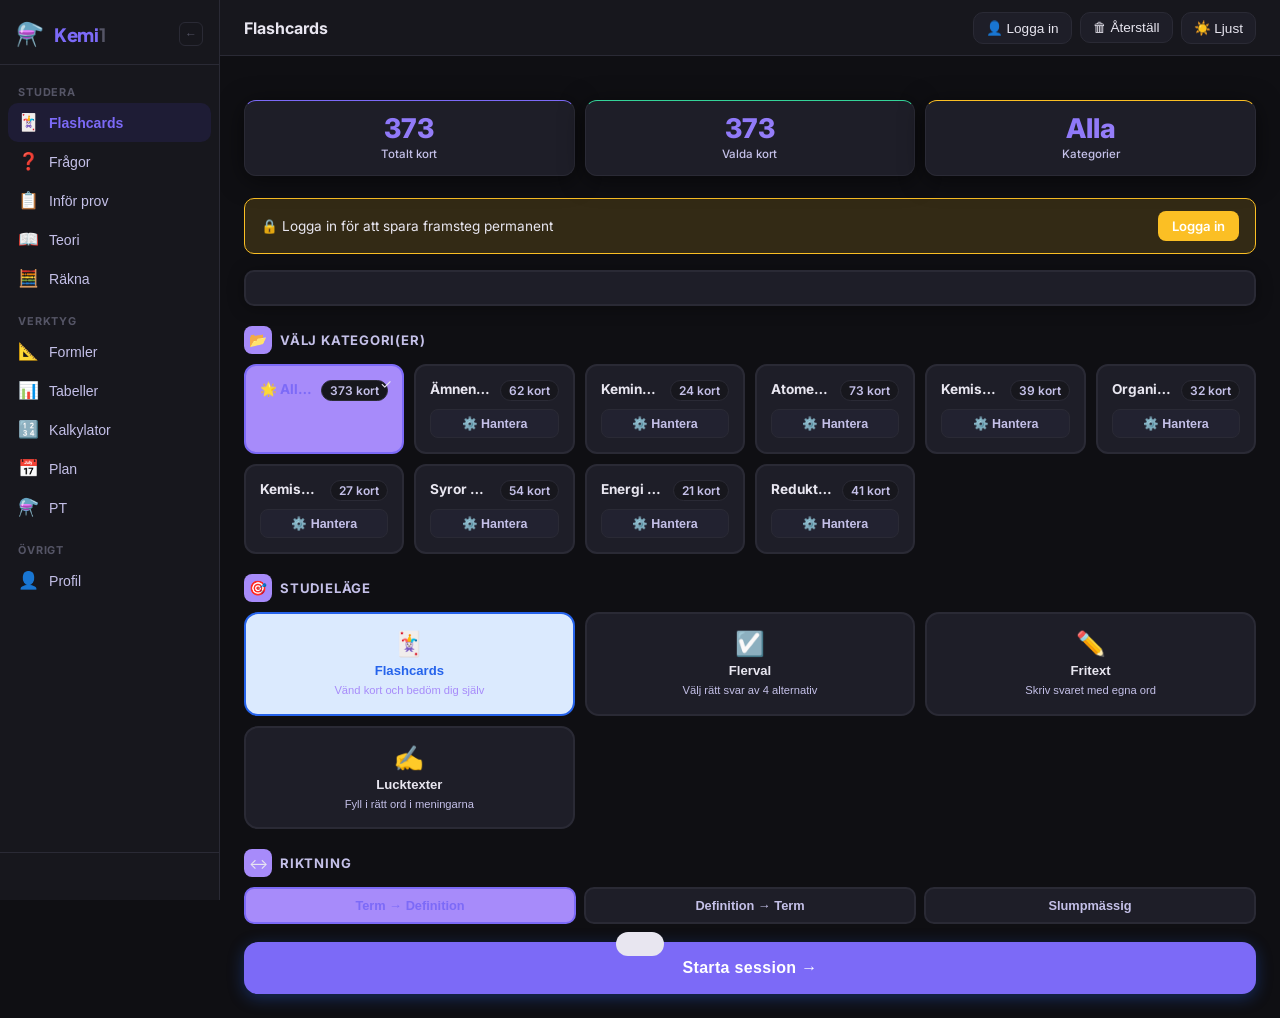
==== kemi1-flashcards.html @ 810497a5 "Lägg till Tabeller-sida i navigeringsfältet under Verktyg Ny sida med fem referenstabeller: Spänning" ====
﻿<!DOCTYPE html>
<html lang="sv">
<head>
<meta charset="UTF-8">
<meta name="viewport" content="width=device-width, initial-scale=1.0">
<title>Kemi 1 – Flashcards</title>
<link rel="preconnect" href="https://fonts.googleapis.com">
<link rel="preconnect" href="https://fonts.gstatic.com" crossorigin>
<link rel="stylesheet" href="https://fonts.googleapis.com/css2?family=Inter:wght@400;500;600;700;800&family=Plus+Jakarta+Sans:wght@700;800&display=swap" media="print" onload="this.onload=null;this.media='all'">
<noscript><link href="https://fonts.googleapis.com/css2?family=Inter:wght@400;500;600;700&display=swap" rel="stylesheet"></noscript>
<style>
  :root {
    /* ── Dark theme (default) ── */
    --bg-app:        #0f0f13;
    --bg-surface:    #17171d;
    --bg-card:       #1e1e28;
    --bg-card-hover: #222230;
    --bg-active:     #1e1c35;
    --border:        #2a2a35;
    --border-hover:  #3d3b55;
    --accent:        #7c6af7;
    --accent-light:  #a78bfa;
    --accent-bg:     #2d2b45;
    --text-primary:  #e8e6f0;
    --text-secondary:#c4c0e8;
    --text-muted:    #555566;
    --text-hint:     #444455;
    --green:         #34d399;
    --green-light:   rgba(52,211,153,0.12);
    --red:           #f87171;
    --red-light:     rgba(248,113,113,0.15);
    --yellow:        #fbbf24;
    --yellow-light:  rgba(251,191,36,0.15);
    --sidebar-width: 220px;
    --sidebar-collapsed-width: 52px;
    --topbar-height: 56px;
    --radius:        16px;
    --radius-sm:     10px;
    --transition:    150ms ease;
    --navbar-height: 0px;
    /* ── Legacy aliases (keeps existing component CSS working) ── */
    --bg:            var(--bg-app);
    --bg-grad:       var(--bg-app);
    --surface:       var(--bg-card);
    --surface2:      var(--bg-card-hover);
    --nav-bg:        var(--bg-surface);
    --text:          var(--text-primary);
    --text1:         var(--text-primary);
    --text2:         var(--text-secondary);
    --accent2:       var(--accent-light);
    --accent-grad:   linear-gradient(135deg, var(--accent), var(--accent-light));
    --accent-dark:   #6254d4;
    --accent-light-bg: var(--accent-bg);
    --shadow:        0 4px 24px rgba(0,0,0,0.5);
    --shadow-lg:     0 12px 48px rgba(0,0,0,0.7);
    --shadow-card:   0 2px 16px rgba(0,0,0,0.35);
    --glow:          0 0 24px rgba(124,106,247,0.3);
  }
  [data-theme="light"] {
    --bg-app:        #f5f4ff;
    --bg-surface:    #ffffff;
    --bg-card:       #ffffff;
    --bg-card-hover: #f0eeff;
    --bg-active:     #ede9fe;
    --border:        #dbd8f5;
    --border-hover:  #b8b0ef;
    --accent:        #5b4fe0;
    --accent-light:  #ede9fe;
    --accent-bg:     #ede9fe;
    --text-primary:  #1a1730;
    --text-secondary:#5a5280;
    --text-muted:    #6b6892;
    --text-hint:     #9996b8;
    --green:         #059669;
    --green-light:   rgba(5,150,105,0.10);
    --red:           #dc2626;
    --red-light:     rgba(220,38,38,0.10);
    --yellow:        #b45309;
    --yellow-light:  rgba(217,119,6,0.12);
    --shadow:        0 4px 24px rgba(79,70,229,0.10);
    --shadow-lg:     0 12px 48px rgba(79,70,229,0.18);
    --shadow-card:   0 2px 16px rgba(0,0,0,0.06);
    --glow:          0 0 24px rgba(91,79,224,0.18);
    --accent-dark:   #4338ca;
    --accent-grad:   linear-gradient(135deg, #5b4fe0, #4338ca);
    --bg:            var(--bg-app);
    --bg-grad:       var(--bg-app);
    --surface:       var(--bg-card);
    --surface2:      var(--bg-card-hover);
    --nav-bg:        var(--bg-surface);
    --text:          var(--text-primary);
    --text1:         var(--text-primary);
    --text2:         var(--text-secondary);
    --accent2:       var(--accent);
  }
  [data-theme="light"] .mode-btn.active .mode-desc { color: var(--accent); }
  h1, h2, h3 { font-family: 'Plus Jakarta Sans', 'Inter', sans-serif; }
  * { box-sizing: border-box; margin: 0; padding: 0; }
  body {
    font-family: 'Inter', sans-serif;
    background: var(--bg-app);
    color: var(--text-primary);
    min-height: 100vh;
    overflow-x: hidden;
    transition: background var(--transition), color var(--transition);
  }
  img { max-width: 100%; height: auto; }

  /* ── App layout: sidebar + main ── */
  .app-layout { display: flex; min-height: 100vh; }

  /* ── Sidebar ── */
  .sidebar {
    width: var(--sidebar-width);
    flex-shrink: 0;
    background: var(--bg-surface);
    border-right: 1px solid var(--border);
    display: flex;
    flex-direction: column;
    position: fixed;
    left: 0; top: 0; bottom: 0;
    z-index: 200;
    overflow-y: auto;
    transition: width 220ms cubic-bezier(0.4,0,0.2,1), transform var(--transition), box-shadow var(--transition);
  }
  .sidebar-logo {
    display: flex; align-items: center; gap: 10px;
    padding: 20px 16px 16px;
    border-bottom: 1px solid var(--border);
    flex-shrink: 0;
  }
  .sidebar-logo-icon { font-size: 1.4rem; }
  .sidebar-logo-text {
    font-size: 1.15rem; font-weight: 800; color: var(--accent);
    letter-spacing: -0.02em; font-family: 'Plus Jakarta Sans','Inter',sans-serif;
  }
  .sidebar-logo-dim { color: var(--text-muted); font-weight: 700; }
  .sidebar-nav {
    flex: 1; padding: 12px 8px;
    display: flex; flex-direction: column; gap: 2px;
    overflow-y: auto;
  }
  .nav-section { margin-bottom: 6px; }
  .nav-section-label {
    display: block; font-size: 0.68rem; font-weight: 700;
    text-transform: uppercase; letter-spacing: 0.08em;
    color: var(--text-muted); padding: 8px 10px 4px;
  }
  .nav-btn {
    display: flex; align-items: center; gap: 10px;
    width: 100%; padding: 9px 10px;
    border: none; background: transparent;
    border-radius: var(--radius-sm); cursor: pointer;
    color: var(--text-secondary); font-size: 0.88rem; font-weight: 500;
    text-align: left; transition: background var(--transition), color var(--transition);
    white-space: nowrap;
  }
  .nav-btn:hover { background: var(--bg-card); color: var(--text-primary); }
  .nav-btn.active { background: var(--bg-active); color: var(--accent); font-weight: 700; }
  .nav-btn-icon { font-size: 1.05rem; flex-shrink: 0; }
  .nav-btn-label { font-size: 0.88rem; }
  .sidebar-footer {
    border-top: 1px solid var(--border);
    padding: 12px 16px; min-height: 48px;
    font-size: 0.82rem; color: var(--text-secondary); flex-shrink: 0;
  }
  .sidebar-overlay {
    display: none; position: fixed; inset: 0;
    background: rgba(0,0,0,0.55); z-index: 199;
  }
  .sidebar-overlay.active { display: block; }

  /* ── Sidebar collapsed (desktop) ── */
  .sidebar--collapsed {
    width: var(--sidebar-collapsed-width);
  }
  .sidebar--collapsed .sidebar-logo-icon,
  .sidebar--collapsed .sidebar-logo-text,
  .sidebar--collapsed .sidebar-logo-dim,
  .sidebar--collapsed .nav-section-label,
  .sidebar--collapsed .nav-btn-label,
  .sidebar--collapsed .sidebar-footer { display: none; }
  .sidebar--collapsed .sidebar-logo {
    justify-content: center; padding: 20px 0 16px;
  }
  .sidebar--collapsed .nav-btn {
    justify-content: center; padding: 9px 0;
    position: relative;
  }
  .sidebar--collapsed .sidebar-nav { padding: 12px 4px; }
  /* tooltip for collapsed icons */
  .sidebar--collapsed .nav-btn::after {
    content: attr(data-label);
    position: absolute; left: calc(100% + 10px); top: 50%;
    transform: translateY(-50%);
    background: var(--bg-card); border: 1px solid var(--border);
    color: var(--text-primary); font-size: 0.8rem; font-weight: 500;
    padding: 4px 10px; border-radius: 8px;
    white-space: nowrap; pointer-events: none;
    opacity: 0; transition: opacity 120ms ease;
    box-shadow: var(--shadow-card);
    z-index: 300;
  }
  .sidebar--collapsed .nav-btn:hover::after { opacity: 1; }

  /* ── Main area ── */
  .app-main {
    flex: 1; margin-left: var(--sidebar-width);
    display: flex; flex-direction: column; min-height: 100vh; min-width: 0;
    transition: margin-left 220ms cubic-bezier(0.4,0,0.2,1);
  }
  @media (min-width: 769px) {
    .app-main--collapsed { margin-left: var(--sidebar-collapsed-width); }
  }

  /* ── Topbar ── */
  .topbar {
    height: var(--topbar-height);
    display: flex; align-items: center; gap: 12px;
    padding: 0 24px;
    background: var(--bg-surface); border-bottom: 1px solid var(--border);
    position: sticky; top: 0; z-index: 100; flex-shrink: 0;
  }
  .topbar-title { flex: 1; font-size: 1rem; font-weight: 700; color: var(--text-primary); }
  .topbar-actions { display: flex; gap: 8px; align-items: center; }
  .sidebar-toggle {
    display: none; background: none; border: none; font-size: 1.3rem;
    cursor: pointer; color: var(--text-secondary);
    padding: 4px 8px; border-radius: 8px; transition: background var(--transition);
  }
  .sidebar-toggle:hover { background: var(--bg-card); }

  /* ── Desktop sidebar collapse button ── */
  .sidebar-collapse-btn {
    display: flex; align-items: center; justify-content: center;
    width: 24px; height: 24px; margin-left: auto;
    background: none; border: 1px solid var(--border);
    border-radius: 6px; cursor: pointer;
    color: var(--text-muted); font-size: 0.75rem;
    transition: background var(--transition), color var(--transition), border-color var(--transition);
    flex-shrink: 0;
  }
  .sidebar-collapse-btn:hover {
    background: var(--bg-card); color: var(--text-primary); border-color: var(--border-hover);
  }
  .sidebar--collapsed .sidebar-collapse-btn { margin-left: 0; }

  /* ── Content area ── */
  .app-content {
    flex: 1; padding: 24px; max-width: 1100px; width: 100%; margin: 0 auto;
  }
  body:has(#periodicScreen.active) .app-content { max-width: none; padding: 16px; }

  /* ── icon-btn (topbar actions) ── */
  .icon-btn {
    background: var(--bg-card); border: 1px solid var(--border);
    border-radius: var(--radius-sm); padding: 7px 12px; cursor: pointer;
    font-size: 0.85rem; color: var(--text-primary); transition: background var(--transition), border-color var(--transition);
    display: flex; align-items: center; gap: 6px; white-space: nowrap;
  }
  .icon-btn:hover { background: var(--bg-card-hover); border-color: var(--border-hover); }

  /* ── Screen management ── */
  .screen { display: none; }
  .screen.active { display: block; }

  /* ── Global overflow protection ── */
  .screen table { display: block; overflow-x: auto; max-width: 100%; }
  .screen p, .screen li, .screen td, .screen th { word-break: break-word; }

  /* ── Home screen ── */
  .welcome-card {
    background: var(--surface); border-radius: var(--radius);
    padding: 28px; margin-bottom: 20px; box-shadow: var(--shadow-card);
    border: 1px solid var(--border);
    backdrop-filter: blur(20px);
    position: relative; overflow: hidden;
  }
  .welcome-card::before {
    content: ""; position: absolute; top: -60px; right: -60px;
    width: 200px; height: 200px; border-radius: 50%;
    background: var(--accent-grad); opacity: 0.07; pointer-events: none;
  }
  .welcome-card h1 { font-size: 1.6rem; margin-bottom: 8px; }
  .welcome-card p { color: var(--text2); line-height: 1.6; }

  .stats-row {
    display: grid; grid-template-columns: repeat(3,1fr); gap: 12px;
    margin: 20px 0;
  }
  .stat-card {
    background: var(--bg-card); border: 1px solid var(--border);
    border-top-width: 3px; border-top-style: solid;
    border-radius: var(--radius-sm); padding: 16px; text-align: center;
    transition: transform 150ms ease, box-shadow 150ms ease;
  }
  .stat-card:hover { transform: translateY(-2px); box-shadow: var(--shadow); }
  .stat-card.stat-purple { border-top-color: var(--accent); }
  .stat-card.stat-green  { border-top-color: var(--green); }
  .stat-card.stat-yellow { border-top-color: var(--yellow); }
  .stat-num { font-size: 1.9rem; font-weight: 800; background: var(--accent-grad); -webkit-background-clip: text; -webkit-text-fill-color: transparent; background-clip: text; }
  .stat-label { font-size: 0.78rem; color: var(--text-secondary); margin-top: 4px; }

  .section-title {
    font-size: 0.85rem; font-weight: 600; color: var(--text2);
    text-transform: uppercase; letter-spacing: 0.08em; margin-bottom: 12px;
  }

  /* ── Category grid ── */
  .category-grid {
    display: grid; grid-template-columns: repeat(auto-fill, minmax(160px, 1fr));
    gap: 10px; margin-bottom: 20px;
  }
  @media (max-width: 480px) {
    .category-grid { grid-template-columns: repeat(2, 1fr); }
  }
  .cat-card {
    background: var(--bg-card); border: 1px solid var(--border);
    border-radius: var(--radius-sm); padding: 12px 14px; cursor: pointer;
    display: flex; flex-direction: column; align-items: stretch; gap: 0;
    position: relative;
    transition: border-color 150ms ease, background 150ms ease, transform 150ms ease;
  }
  .cat-card-top {
    display: flex; align-items: center; gap: 8px; margin-bottom: 8px;
  }
  .cat-card-top .cat-name { flex: 1; min-width: 0; overflow: hidden; text-overflow: ellipsis; white-space: nowrap; }
  .cat-card:hover { border-color: var(--border-hover); background: var(--bg-card-hover); transform: translateY(-1px); }
  .cat-card.selected { border-color: var(--accent); background: var(--accent-bg); }
  .cat-card.all-selected { border-color: var(--green); background: var(--green-light); }
  .cat-name { font-weight: 600; font-size: 0.88rem; flex: 1; }
  .cat-count {
    font-size: 0.72rem; font-weight: 600;
    background: var(--bg-surface); border: 1px solid var(--border);
    border-radius: 20px; padding: 2px 8px; color: var(--text-secondary);
    white-space: nowrap; flex-shrink: 0;
  }
  .cat-progress-bar { display: none; }
  .cat-progress-fill { display: none; }

  /* ── Mode selector ── */
  .mode-row { display: grid; grid-template-columns: repeat(2,1fr); gap: 10px; margin-bottom: 20px; }
  .mode-btn {
    padding: 16px 14px; border: 1px solid var(--border);
    border-radius: var(--radius-sm); background: var(--bg-card); cursor: pointer;
    font-size: 0.88rem; font-weight: 500; color: var(--text-secondary);
    transition: border-color 150ms ease, background 150ms ease, color 150ms ease;
    text-align: left; display: flex; flex-direction: column; gap: 4px;
  }
  .mode-btn:hover { border-color: var(--border-hover); color: var(--text-primary); }
  .mode-btn.active { border-color: var(--accent); background: var(--accent-bg); color: var(--accent); }
  .mode-icon { font-size: 1.6rem; }
  .mode-label { font-weight: 700; font-size: 0.9rem; }
  .mode-desc { font-size: 0.75rem; color: var(--text-muted); }
  .mode-btn.active .mode-desc { color: var(--accent-light); }

  .direction-row { display: flex; gap: 10px; margin-bottom: 20px; flex-wrap: wrap; }
  .dir-btn {
    flex: 1; padding: 10px 16px; border: 2px solid var(--border);
    border-radius: var(--radius-sm); background: var(--surface); cursor: pointer;
    font-size: 0.85rem; font-weight: 500; color: var(--text); transition: all var(--transition);
    text-align: center;
  }
  .dir-btn:hover { border-color: var(--accent); }
  .dir-btn.active { border-color: var(--accent); background: var(--accent-light); color: var(--accent); }

  .start-btn {
    width: 100%; padding: 16px; background: var(--accent); color: #fff;
    border: none; border-radius: var(--radius-sm); font-size: 1rem; font-weight: 600;
    cursor: pointer; transition: all var(--transition); letter-spacing: 0.02em;
  }
  .start-btn:hover { background: var(--accent-dark); transform: translateY(-1px); box-shadow: var(--shadow); }
  .start-btn:disabled { opacity: 0.4; cursor: not-allowed; transform: none; }

  /* ── Quiz screen ── */
  .quiz-header {
    display: flex; align-items: center; justify-content: space-between;
    margin-bottom: 16px; gap: 12px;
  }
  .back-btn {
    background: var(--surface); border: 1px solid var(--border);
    border-radius: var(--radius-sm); padding: 8px 14px; cursor: pointer;
    font-size: 0.85rem; color: var(--text); transition: all var(--transition);
    white-space: nowrap;
  }
  .back-btn:hover { background: var(--surface2); }

  .progress-wrap { flex: 1; }
  .progress-info {
    display: flex; justify-content: space-between; font-size: 0.78rem;
    color: var(--text2); margin-bottom: 4px;
  }
  .progress-bar {
    height: 8px; background: var(--surface2); border-radius: 4px; overflow: hidden;
  }
  .progress-fill {
    height: 100%; background: linear-gradient(90deg, var(--accent), var(--green));
    border-radius: 4px; transition: width 0.4s;
  }

  .score-badges {
    display: flex; gap: 8px; margin-bottom: 16px; flex-wrap: wrap;
  }
  .badge {
    padding: 4px 12px; border-radius: 20px; font-size: 0.78rem; font-weight: 600;
  }
  .badge-green { background: var(--green-light); color: var(--green); }
  .badge-red { background: var(--red-light); color: var(--red); }
  .badge-yellow { background: var(--yellow-light); color: var(--yellow); }

  /* ── Flashcard flip ── */
  .card-scene {
    perspective: 1200px; margin-bottom: 20px; cursor: pointer;
  }
  .card-wrap {
    position: relative; width: 100%; padding-bottom: 56%;
    transform-style: preserve-3d; transition: transform 0.55s cubic-bezier(.4,0,.2,1);
  }
  .card-wrap.flipped { transform: rotateY(180deg); }
  .card-face {
    position: absolute; inset: 0; border-radius: var(--radius);
    backface-visibility: hidden; -webkit-backface-visibility: hidden;
    display: flex; flex-direction: column; align-items: center;
    justify-content: center; padding: 32px;
    box-shadow: var(--shadow-lg); border: 1px solid var(--border);
  }
  .card-front { background: var(--surface); }
  .card-back { background: var(--accent); transform: rotateY(180deg); }
  .card-label {
    font-size: 0.72rem; font-weight: 600; text-transform: uppercase;
    letter-spacing: 0.1em; color: var(--text2); margin-bottom: 12px;
  }
  .card-back .card-label { color: rgba(255,255,255,0.7); }
  .card-term {
    font-size: clamp(1.2rem, 4vw, 1.8rem); font-weight: 700; text-align: center;
    line-height: 1.3;
  }
  .card-back .card-term { color: #fff; }
  .card-definition {
    font-size: clamp(0.85rem, 2.5vw, 1rem); text-align: center; line-height: 1.6;
    color: #fff; max-width: 100%;
  }
  .card-mnemonic {
    margin-top: 10px; background: rgba(255,255,255,0.18); border-radius: 8px;
    padding: 7px 12px; font-size: 0.78rem; color: #fff; line-height: 1.4;
    text-align: center; display: none;
  }
  .card-mnemonic.visible { display: block; }
  .card-mnemonic::before { content: "💡 "; }
  .mnemonic-chip {
    display: inline-flex; align-items: center; gap: 6px;
    background: var(--yellow-light); color: var(--yellow);
    border-radius: 8px; padding: 7px 12px; font-size: 0.82rem;
    margin-top: 8px; line-height: 1.4;
  }
  .card-hint {
    position: absolute; bottom: 12px; font-size: 0.72rem;
    color: var(--text2); display: flex; align-items: center; gap: 4px;
  }
  .card-back .card-hint { color: rgba(255,255,255,0.6); }
  .card-category-tag {
    position: absolute; top: 12px; left: 12px;
    background: var(--accent-light); color: var(--accent);
    padding: 3px 10px; border-radius: 20px; font-size: 0.7rem; font-weight: 600;
  }
  .card-back .card-category-tag { background: rgba(255,255,255,0.2); color: #fff; }

  /* ── Flip action buttons ── */
  .flip-actions {
    display: flex; gap: 12px; margin-bottom: 20px;
  }
  .action-btn {
    flex: 1; padding: 14px; border: none; border-radius: var(--radius-sm);
    font-size: 0.95rem; font-weight: 600; cursor: pointer; transition: all var(--transition);
  }
  .action-btn:disabled { opacity: 0.35; cursor: not-allowed; transform: none !important; }
  .btn-wrong { background: var(--red-light); color: var(--red); }
  .btn-wrong:hover:not(:disabled) { background: var(--red); color: #fff; transform: translateY(-1px); }
  .btn-correct { background: var(--green-light); color: var(--green); }
  .btn-correct:hover:not(:disabled) { background: var(--green); color: #fff; transform: translateY(-1px); }
  .btn-flip {
    flex: 0.6; background: var(--surface); border: 1px solid var(--border);
    color: var(--text); font-size: 0.85rem;
  }
  .btn-flip:hover { background: var(--surface2); }

  /* ── Multiple choice ── */
  .mc-question {
    background: var(--surface); border: 1px solid var(--border);
    border-radius: var(--radius); padding: 28px; margin-bottom: 16px;
    box-shadow: var(--shadow);
  }
  .mc-prompt { font-size: 0.78rem; color: var(--text2); margin-bottom: 10px; font-weight: 500; }
  .mc-term { font-size: clamp(1.1rem, 3.5vw, 1.5rem); font-weight: 700; line-height: 1.3; }
  .mc-tag {
    display: inline-block; background: var(--accent-light); color: var(--accent);
    padding: 3px 10px; border-radius: 20px; font-size: 0.72rem; font-weight: 600; margin-bottom: 12px;
  }
  .mc-options { display: grid; gap: 10px; }
  .mc-option {
    background: var(--surface); border: 2px solid var(--border);
    border-radius: var(--radius-sm); padding: 14px 18px; cursor: pointer;
    font-size: 0.9rem; text-align: left; color: var(--text); transition: all var(--transition);
    line-height: 1.5;
  }
  .mc-option:hover:not(:disabled) { border-color: var(--accent); background: var(--accent-light); }
  .mc-option.correct { border-color: var(--green); background: var(--green-light); color: var(--green); }
  .mc-option.wrong { border-color: var(--red); background: var(--red-light); color: var(--red); }
  .mc-option:disabled { cursor: default; }
  .mc-feedback {
    padding: 12px 16px; border-radius: var(--radius-sm); margin-top: 12px;
    font-size: 0.88rem; font-weight: 500; display: none;
  }
  .mc-feedback.show { display: block; }
  .mc-feedback.ok { background: var(--green-light); color: var(--green); }
  .mc-feedback.fail { background: var(--red-light); color: var(--red); }
  .next-btn {
    width: 100%; padding: 14px; background: var(--accent); color: #fff;
    border: none; border-radius: var(--radius-sm); font-size: 0.95rem;
    font-weight: 600; cursor: pointer; transition: all var(--transition);
    display: none; margin-top: 12px;
  }
  .next-btn.show { display: block; }
  .next-btn:hover { background: var(--accent-dark); }

  /* ── Free text mode ── */
  .ft-form { margin-top: 16px; }
  .ft-input {
    width: 100%; padding: 14px 16px; border: 2px solid var(--border);
    border-radius: var(--radius-sm); font-size: 0.95rem; font-family: inherit;
    background: var(--surface); color: var(--text); outline: none;
    transition: border-color var(--transition);
  }
  .ft-input:focus { border-color: var(--accent); }
  .ft-input.correct { border-color: var(--green); background: var(--green-light); }
  .ft-input.wrong { border-color: var(--red); background: var(--red-light); }
  .ft-actions { display: flex; gap: 10px; margin-top: 10px; }
  .ft-submit {
    flex: 1; padding: 13px; background: var(--accent); color: #fff; border: none;
    border-radius: var(--radius-sm); font-size: 0.95rem; font-weight: 600;
    cursor: pointer; transition: all var(--transition);
  }
  .ft-submit:hover { background: var(--accent-dark); }
  .ft-skip {
    padding: 13px 18px; background: var(--surface); border: 1px solid var(--border);
    border-radius: var(--radius-sm); font-size: 0.85rem; color: var(--text2);
    cursor: pointer; transition: all var(--transition);
  }
  .ft-skip:hover { background: var(--surface2); }

  /* ── Summary screen ── */
  .summary-card {
    background: var(--surface); border-radius: var(--radius);
    padding: 32px; box-shadow: var(--shadow-lg); border: 1px solid var(--border);
    text-align: center; margin-bottom: 20px;
  }
  .summary-icon { font-size: 3rem; margin-bottom: 12px; }
  .summary-title { font-size: 1.6rem; font-weight: 700; margin-bottom: 8px; }
  .summary-subtitle { color: var(--text2); margin-bottom: 24px; }
  .summary-grid { display: grid; grid-template-columns: repeat(3,1fr); gap: 12px; margin-bottom: 24px; }
  .summary-stat {
    background: var(--surface2); border-radius: var(--radius-sm); padding: 16px;
  }
  .summary-stat-num { font-size: 1.6rem; font-weight: 700; }
  .summary-stat-label { font-size: 0.75rem; color: var(--text2); margin-top: 2px; }
  .s-green { color: var(--green); }
  .s-red { color: var(--red); }
  .s-blue { color: var(--accent); }
  .summary-actions { display: flex; gap: 10px; flex-wrap: wrap; }
  .summary-actions button {
    flex: 1; min-width: 120px; padding: 13px; border-radius: var(--radius-sm);
    font-size: 0.9rem; font-weight: 600; cursor: pointer; transition: all var(--transition); border: none;
  }
  .btn-primary { background: var(--accent); color: #fff; }
  .btn-primary:hover { background: var(--accent-dark); }
  .btn-secondary { background: var(--surface2); color: var(--text); }
  .btn-secondary:hover { background: var(--border); }

  .wrong-list { text-align: left; margin-top: 20px; }
  .wrong-list h3 { font-size: 0.9rem; color: var(--text2); margin-bottom: 10px; }
  .wrong-item {
    background: var(--red-light); border-left: 3px solid var(--red);
    padding: 10px 14px; border-radius: 0 var(--radius-sm) var(--radius-sm) 0;
    margin-bottom: 8px;
  }
  .wrong-item-term { font-weight: 600; font-size: 0.88rem; color: var(--red); }
  .wrong-item-def { font-size: 0.82rem; color: var(--text2); margin-top: 3px; line-height: 1.4; }

  /* ── Toast ── */
  .toast {
    position: fixed; bottom: 24px; left: 50%; transform: translateX(-50%) translateY(80px);
    background: var(--text-primary); color: var(--bg-app); padding: 12px 24px; border-radius: 24px;
    font-size: 0.88rem; font-weight: 500; z-index: 999; transition: transform 0.35s ease;
    white-space: nowrap;
  }
  .toast.show { transform: translateX(-50%) translateY(0); }

  /* ── Responsive: sidebar collapses on mobile ── */
  @media (max-width: 768px) {
    .sidebar { transform: translateX(-100%); box-shadow: none; max-width: 75vw; }
    .sidebar.open { transform: translateX(0); box-shadow: var(--shadow-lg); }
    .app-main { margin-left: 0; }
    .sidebar-toggle { display: flex; }
    .app-content { padding: 16px; }
    .sidebar-collapse-btn { display: none; }
  }
  @media (max-width: 480px) {
    .stats-row { grid-template-columns: repeat(2,1fr); }
    .mode-row  { grid-template-columns: 1fr; }
  }

  /* ── Balance equation ── */
  .bal-eq {
    display: flex; align-items: center; flex-wrap: wrap; gap: 6px;
    padding: 18px 16px; background: var(--surface2); border-radius: 14px;
    border: 1px solid var(--border); margin: 8px 0;
    font-size: 1.05rem; font-family: 'Courier New', monospace;
  }
  .bal-term { display: inline-flex; align-items: baseline; gap: 2px; }
  .bal-coef { font-size: 1.1rem; font-weight: 700; color: var(--accent); min-width: 12px; }
  .bal-formula { font-size: 1rem; font-weight: 600; color: var(--text); }
  .bal-plus, .bal-arrow { font-size: 1.1rem; font-weight: 700; color: var(--text2); padding: 0 4px; }
  .bal-arrow { color: var(--accent); font-size: 1.3rem; }
  .bal-input {
    width: 44px; height: 44px; text-align: center;
    border: 2px solid var(--accent); border-radius: 10px;
    background: var(--surface); color: var(--text);
    font-size: 1.2rem; font-weight: 700; font-family: 'Courier New', monospace;
    transition: all var(--transition); outline: none;
    box-shadow: 0 0 0 0 var(--accent);
  }
  .bal-input:focus { border-color: var(--accent2); box-shadow: 0 0 0 3px rgba(79,70,229,0.2); }
  .bal-input.bal-correct { border-color: var(--green); background: var(--green-light); color: var(--green); }
  .bal-input.bal-wrong { border-color: var(--red); background: var(--red-light); color: var(--red); animation: shake 0.3s; }
  @keyframes shake {
    0%,100%{transform:translateX(0)} 25%{transform:translateX(-4px)} 75%{transform:translateX(4px)}
  }

  /* ── Category manage button ── */
  .cat-manage-btn {
    display: block; width: 100%; margin-top: 0;
    padding: 6px 0; border: 1px solid var(--border); border-radius: 8px;
    background: var(--surface2); color: var(--text2); font-size: 0.78rem;
    font-weight: 600; cursor: pointer; transition: all var(--transition);
  }
  .cat-manage-btn:hover { background: var(--accent-light); color: var(--accent); border-color: var(--accent); }
  .cat-card.all-btn { cursor: pointer; }
  .cat-card.all-btn .cat-check { opacity: 0; }

  /* ── Manage card item ── */
  .manage-card-item {
    display: flex; align-items: flex-start; gap: 12px;
    padding: 12px 14px; border-radius: 12px; border: 1px solid var(--border);
    background: var(--surface); transition: all var(--transition);
  }
  .manage-card-item.is-muted { opacity: 0.45; background: var(--surface2); }
  .manage-card-item-text { flex: 1; min-width: 0; }
  .manage-card-term { font-weight: 700; font-size: 0.9rem; margin-bottom: 3px; }
  .manage-card-def { font-size: 0.78rem; color: var(--text2); white-space: nowrap; overflow: hidden; text-overflow: ellipsis; }
  .mute-toggle {
    flex-shrink: 0; padding: 5px 12px; border-radius: 8px; font-size: 0.78rem;
    font-weight: 700; cursor: pointer; border: 1px solid var(--border);
    background: var(--surface2); color: var(--text2); transition: all var(--transition);
  }
  .mute-toggle.active { background: var(--accent); color: #fff; border-color: var(--accent); }
  .mute-toggle:hover { transform: scale(1.05); }

  /* ── Exercise screen ── */
  .level-row { display: grid; grid-template-columns: repeat(3,1fr); gap: 10px; margin-bottom: 20px; }
  .level-btn {
    padding: 16px 10px; border: 2px solid var(--border); border-radius: 16px;
    background: var(--surface); cursor: pointer; text-align: center;
    transition: all var(--transition); display: flex; flex-direction: column; align-items: center; gap: 4px;
    backdrop-filter: blur(12px); box-shadow: var(--shadow-card);
  }
  .level-btn:hover { transform: translateY(-3px); box-shadow: var(--shadow), var(--glow); }
  .level-btn.active { border-color: var(--accent); background: var(--accent-light); box-shadow: var(--shadow), 0 0 0 1px var(--accent); }
  .level-icon { font-size: 1.5rem; }
  .level-name { font-size: 0.85rem; font-weight: 700; color: var(--text); }
  .level-desc { font-size: 0.7rem; color: var(--text2); }
  .level-btn.active .level-name { color: var(--accent); }

  .prob-card {
    background: var(--surface); border: 1px solid var(--border); border-radius: var(--radius);
    padding: 22px; margin-bottom: 14px; box-shadow: var(--shadow-card);
    backdrop-filter: blur(16px); transition: box-shadow var(--transition);
  }
  .prob-card:hover { box-shadow: var(--shadow); }
  .prob-meta { display: flex; gap: 8px; margin-bottom: 12px; flex-wrap: wrap; }
  .prob-tag {
    padding: 3px 10px; border-radius: 20px; font-size: 0.72rem; font-weight: 600;
    background: var(--accent-light); color: var(--accent);
  }
  .prob-lvl-tag {
    padding: 3px 10px; border-radius: 20px; font-size: 0.72rem; font-weight: 600;
  }
  .lvl-1 { background: var(--green-light); color: var(--green); }
  .lvl-2 { background: var(--yellow-light); color: var(--yellow); }
  .lvl-3 { background: var(--red-light); color: var(--red); }
  .prob-q { font-size: 1rem; font-weight: 600; line-height: 1.5; margin-bottom: 10px; }
  .prob-hint { font-size: 0.82rem; color: var(--text2); margin-bottom: 14px; padding: 8px 12px; background: var(--surface2); border-radius: 8px; }
  .prob-input-row { display: flex; gap: 10px; align-items: center; flex-wrap: wrap; }
  .prob-input {
    flex: 1; min-width: 120px; padding: 11px 14px; border: 2px solid var(--border);
    border-radius: 10px; font-size: 1rem; background: var(--surface); color: var(--text);
    outline: none; transition: border-color var(--transition); font-family: inherit;
  }
  .prob-input:focus { border-color: var(--accent); }
  .prob-input.correct { border-color: var(--green); background: var(--green-light); }
  .prob-input.wrong { border-color: var(--red); background: var(--red-light); }
  .prob-select {
    flex: 1; min-width: 180px; padding: 11px 14px; border: 2px solid var(--border);
    border-radius: 10px; font-size: 1rem; background: var(--surface); color: var(--text);
    outline: none; transition: border-color var(--transition); font-family: inherit; cursor: pointer;
  }
  .prob-select:focus { border-color: var(--accent); }
  .prob-select.correct { border-color: var(--green); background: var(--green-light); }
  .prob-select.wrong   { border-color: var(--red);   background: var(--red-light); }
  .tq-answer-input {
    width: 100%; padding: 12px 14px; border: 2px solid var(--border);
    border-radius: 10px; font-size: 0.92rem; background: var(--surface); color: var(--text);
    outline: none; transition: border-color var(--transition); font-family: inherit;
    resize: vertical; min-height: 80px; line-height: 1.6;
  }
  .tq-answer-input:focus { border-color: var(--accent); }
  .tq-answer-input:disabled { opacity: 0.7; cursor: not-allowed; }
  .tq-model-panel { margin-top: 16px; }
  /* Delfrågor (sub-question) layout */
  .tq-del-list { display: flex; flex-direction: column; gap: 14px; margin: 10px 0 0; }
  .tq-del-block { border: 1.5px solid var(--border); border-radius: 12px; padding: 14px 16px; background: var(--surface); }
  .tq-del-header { display: flex; align-items: flex-start; gap: 10px; margin-bottom: 8px; }
  .tq-del-bet { font-weight: 800; color: var(--accent); font-size: 0.95rem; flex-shrink: 0; padding-top: 1px; }
  .tq-del-fraga { font-size: 0.93rem; line-height: 1.6; color: var(--text); }
  .tq-del-input { min-height: 52px; resize: vertical; margin-top: 4px; }
  .tq-del-model { margin-top: 10px; }

  /* ============ INFÖR PROV (EXAM PREP) ============ */
  .exam-intro {
    font-size: 0.9rem; color: var(--text2); line-height: 1.55;
    margin: 0 0 18px; padding: 0 2px;
  }
  .exam-grid {
    display: grid; grid-template-columns: repeat(auto-fill, minmax(260px, 1fr));
    gap: 14px; margin-bottom: 20px;
  }
  .exam-card {
    background: var(--surface); border: 2px solid var(--border);
    border-radius: 16px; padding: 18px 18px 16px; cursor: pointer;
    transition: all var(--transition); position: relative; overflow: hidden;
    display: flex; flex-direction: column; gap: 8px;
  }
  .exam-card::before {
    content: ''; position: absolute; left: 0; top: 0; bottom: 0;
    width: 5px; background: var(--exam-accent, var(--accent));
  }
  .exam-card:hover {
    transform: translateY(-3px); border-color: var(--exam-accent, var(--accent));
    box-shadow: 0 8px 22px rgba(0,0,0,0.09);
  }
  .exam-card-head { display: flex; align-items: center; gap: 12px; }
  .exam-card-icon {
    font-size: 1.8rem; width: 44px; height: 44px;
    display: flex; align-items: center; justify-content: center;
    background: var(--exam-accent-light, var(--accent-light));
    border-radius: 12px; flex-shrink: 0;
  }
  .exam-card-num {
    font-size: 0.72rem; font-weight: 700; color: var(--exam-accent, var(--accent));
    text-transform: uppercase; letter-spacing: 0.5px;
  }
  .exam-card-title {
    font-size: 1rem; font-weight: 700; color: var(--text); line-height: 1.3;
  }
  .exam-card-desc {
    font-size: 0.82rem; color: var(--text2); line-height: 1.5; margin-top: 4px;
  }
  .exam-detail-head {
    display: flex; align-items: center; margin-bottom: 14px;
  }
  .exam-back-btn {
    padding: 9px 16px; border: 2px solid var(--border); background: var(--surface);
    color: var(--text); border-radius: 10px; font-size: 0.88rem; font-weight: 600;
    cursor: pointer; transition: all var(--transition);
  }
  .exam-back-btn:hover { border-color: var(--accent); background: var(--accent-light); }
  .exam-chapter-head {
    display: flex; align-items: center; gap: 14px; padding: 18px 20px;
    background: var(--exam-accent-light, var(--accent-light));
    border-radius: 16px; margin-bottom: 22px;
    border-left: 6px solid var(--exam-accent, var(--accent));
  }
  .exam-chapter-icon {
    font-size: 2.2rem; width: 56px; height: 56px;
    display: flex; align-items: center; justify-content: center;
    background: var(--surface); border-radius: 14px; flex-shrink: 0;
    box-shadow: 0 2px 8px rgba(0,0,0,0.08);
  }
  .exam-chapter-num {
    font-size: 0.72rem; font-weight: 700; color: var(--exam-accent, var(--accent));
    text-transform: uppercase; letter-spacing: 0.5px;
  }
  .exam-chapter-title {
    font-size: 1.2rem; font-weight: 800; color: var(--text); line-height: 1.25;
  }
  .exam-section {
    background: var(--surface); border: 2px solid var(--border);
    border-radius: 14px; padding: 18px 20px; margin-bottom: 16px;
  }
  .exam-section-title {
    display: flex; align-items: center; gap: 8px;
    font-size: 1rem; font-weight: 700; color: var(--text);
    margin: 0 0 12px; padding-bottom: 10px;
    border-bottom: 2px solid var(--border);
  }
  .exam-section-title-icon { font-size: 1.2rem; }
  .exam-goals-list, .exam-summary-list {
    list-style: none; padding: 0; margin: 0;
    display: flex; flex-direction: column; gap: 9px;
  }
  .exam-goals-list li, .exam-summary-list li {
    position: relative; padding: 2px 0 2px 24px;
    font-size: 0.9rem; line-height: 1.55; color: var(--text);
  }
  .exam-goals-list li::before {
    content: '✓'; position: absolute; left: 0; top: 2px;
    color: var(--exam-accent, var(--accent)); font-weight: 800;
  }
  .exam-summary-list li::before {
    content: '•'; position: absolute; left: 4px; top: 0;
    color: var(--exam-accent, var(--accent)); font-weight: 800; font-size: 1.2rem;
  }
  .exam-concepts-grid {
    display: flex; flex-wrap: wrap; gap: 8px;
  }
  .exam-concept-chip {
    padding: 8px 14px; background: var(--surface2, var(--accent-light));
    border: 2px solid var(--border); border-radius: 999px;
    font-size: 0.85rem; font-weight: 600; color: var(--text);
    cursor: pointer; transition: all var(--transition);
  }
  .exam-concept-chip:hover {
    border-color: var(--exam-accent, var(--accent));
    background: var(--exam-accent-light, var(--accent-light));
    color: var(--exam-accent, var(--accent));
    transform: translateY(-1px);
  }
  .exam-popup-overlay {
    position: fixed; inset: 0; background: rgba(0,0,0,0.55);
    display: flex; align-items: center; justify-content: center;
    z-index: 9999; padding: 20px; animation: examFadeIn 0.18s ease;
  }
  @keyframes examFadeIn { from { opacity: 0; } to { opacity: 1; } }
  @keyframes examPopIn {
    from { opacity: 0; transform: scale(0.92) translateY(10px); }
    to { opacity: 1; transform: scale(1) translateY(0); }
  }
  .exam-popup-card {
    background: var(--surface); border-radius: 18px;
    padding: 26px 26px 24px; max-width: 440px; width: 100%;
    box-shadow: 0 20px 60px rgba(0,0,0,0.35);
    position: relative; animation: examPopIn 0.22s ease;
    border: 2px solid var(--border);
  }
  .exam-popup-close {
    position: absolute; top: 12px; right: 12px;
    width: 44px; height: 44px; border: none; background: var(--surface2, var(--accent-light));
    color: var(--text); border-radius: 50%; font-size: 1rem;
    cursor: pointer; display: flex; align-items: center; justify-content: center;
    transition: all var(--transition);
  }
  .exam-popup-close:hover { background: var(--accent); color: #fff; }
  .exam-popup-term {
    font-size: 1.25rem; font-weight: 800; color: var(--accent);
    margin: 0 40px 12px 0; text-transform: capitalize;
  }
  .exam-popup-def {
    font-size: 0.95rem; line-height: 1.6; color: var(--text);
  }
  @media (max-width: 640px) {
    .exam-grid { grid-template-columns: 1fr; gap: 12px; }
    .exam-card { padding: 16px; }
    .exam-chapter-head { padding: 14px 16px; gap: 12px; }
    .exam-chapter-icon { width: 48px; height: 48px; font-size: 1.8rem; }
    .exam-chapter-title { font-size: 1.05rem; }
    .exam-section { padding: 16px; }
    .exam-popup-card { padding: 22px 22px 20px; }
  }
  /* ============ END INFÖR PROV ============ */

  /* ============ TABELLER ============ */
  .tbl-intro { font-size: 0.9rem; color: var(--text2); line-height: 1.55; margin: 0 0 18px; padding: 0 2px; }
  .tbl-detail-head { display: flex; align-items: center; margin-bottom: 14px; }
  .tbl-usage {
    display: inline-flex; align-items: flex-start; gap: 6px;
    background: var(--accent-bg); color: var(--accent);
    border-radius: 999px; padding: 6px 14px; font-size: 0.8rem; font-weight: 600;
    margin-bottom: 14px; line-height: 1.5; max-width: 100%;
  }
  .tbl-search-wrap { position: relative; margin-bottom: 14px; }
  .tbl-search-input {
    width: 100%; padding: 10px 40px 10px 16px;
    border: 2px solid var(--border); background: var(--surface2);
    color: var(--text); border-radius: 12px; font-size: 0.95rem;
    outline: none; transition: border-color 0.2s;
  }
  .tbl-search-input:focus { border-color: var(--accent); }
  .tbl-search-clear {
    position: absolute; right: 10px; top: 50%; transform: translateY(-50%);
    background: none; border: none; color: var(--text-muted); cursor: pointer;
    font-size: 1rem; padding: 4px; display: none; line-height: 1;
  }
  .tbl-table-wrap { overflow-x: auto; -webkit-overflow-scrolling: touch; border-radius: 14px; border: 2px solid var(--border); }
  .tbl-table { width: 100%; border-collapse: collapse; font-size: 0.88rem; }
  .tbl-table th {
    background: var(--bg-active); color: var(--accent);
    font-weight: 700; text-align: left; padding: 10px 14px;
    font-size: 0.78rem; text-transform: uppercase; letter-spacing: 0.05em;
    white-space: nowrap; border-bottom: 2px solid var(--border);
  }
  .tbl-table td { padding: 9px 14px; border-bottom: 1px solid var(--border); vertical-align: middle; }
  .tbl-table tbody tr:nth-child(even) td { background: rgba(124,106,247,0.04); }
  .tbl-table tbody tr:hover td { background: var(--bg-card-hover); }
  .tbl-table tbody tr.tbl-dimmed { opacity: 0.3; transition: opacity 0.2s; }
  .tbl-table tbody tr { transition: opacity 0.2s; }
  .tbl-table tr.tbl-strong-acid td { background: rgba(248,113,113,0.1); }
  .tbl-table tr.tbl-pos-dh td { background: rgba(248,113,113,0.08); }
  .tbl-table tr.tbl-neg-dh td { background: rgba(52,211,153,0.06); }
  .tbl-table tr.tbl-bond-double td { background: rgba(59,130,246,0.07); }
  .tbl-table tr.tbl-bond-triple td { background: rgba(139,92,246,0.09); }
  .tbl-table tr.tbl-h-ref td { background: var(--accent-bg) !important; font-weight: 700; }
  .tbl-phase {
    display: inline-block; padding: 2px 9px; border-radius: 999px;
    font-size: 0.75rem; font-weight: 700;
  }
  .tbl-phase-g { background: rgba(59,130,246,0.15); color: #3b82f6; }
  .tbl-phase-l { background: rgba(16,185,129,0.15); color: #10b981; }
  .tbl-phase-s { background: rgba(245,158,11,0.15); color: #f59e0b; }
  /* Bond type legend */
  .tbl-bond-legend { display: flex; flex-wrap: wrap; gap: 8px; margin-bottom: 12px; }
  .tbl-bond-leg { padding: 4px 12px; border-radius: 999px; font-size: 0.78rem; font-weight: 600; }
  .tbl-bond-leg-s { background: rgba(124,106,247,0.1); color: var(--accent); }
  .tbl-bond-leg-d { background: rgba(59,130,246,0.12); color: #3b82f6; }
  .tbl-bond-leg-t { background: rgba(139,92,246,0.12); color: #8b5cf6; }
  .tbl-bond-leg-neg { background: rgba(52,211,153,0.12); color: var(--green); }
  .tbl-bond-leg-pos { background: rgba(248,113,113,0.12); color: var(--red); }
  /* Voltage scale */
  .tbl-vs-wrap {
    margin-bottom: 16px; padding: 16px; background: var(--bg-card);
    border: 2px solid var(--border); border-radius: 14px; overflow: hidden;
  }
  .tbl-vs-title { font-size: 0.75rem; font-weight: 700; color: var(--text-muted); text-transform: uppercase; letter-spacing: 0.05em; margin-bottom: 10px; }
  .tbl-vs-labels { display: flex; justify-content: space-between; font-size: 0.72rem; color: var(--text2); margin-bottom: 6px; }
  .tbl-vs-track { position: relative; height: 42px; }
  .tbl-vs-bar {
    position: absolute; top: 18px; left: 0; right: 0; height: 6px; border-radius: 3px;
    background: linear-gradient(to right, #ef4444, #f97316, #fbbf24, #a3e635, #34d399, #22d3ee, #3b82f6);
  }
  .tbl-vs-h-line {
    position: absolute; top: 6px; width: 2px; height: 30px;
    background: var(--text-primary); opacity: 0.85; transform: translateX(-50%);
  }
  .tbl-vs-h-label {
    position: absolute; top: -18px; left: 50%; transform: translateX(-50%);
    font-size: 0.68rem; font-weight: 800; color: var(--text-primary);
    white-space: nowrap; background: var(--bg-card); padding: 0 4px; border-radius: 4px;
  }
  .tbl-vs-dot {
    position: absolute; top: 14px; width: 10px; height: 10px;
    border-radius: 50%; transform: translateX(-50%);
    cursor: pointer; z-index: 2; transition: transform 0.15s;
  }
  .tbl-vs-dot:hover { transform: translateX(-50%) scale(1.6); }
  .tbl-vs-dot:hover .tbl-vs-tooltip { opacity: 1; visibility: visible; }
  .tbl-vs-dot.tbl-dot-noble { background: #22d3ee; border: 2px solid #0891b2; }
  .tbl-vs-dot.tbl-dot-base  { background: #f87171; border: 2px solid #dc2626; }
  .tbl-vs-dot.tbl-dot-ref   { background: var(--text-primary); width: 12px; height: 12px; top: 13px; }
  .tbl-vs-tooltip {
    position: absolute; bottom: 14px; left: 50%; transform: translateX(-50%);
    background: var(--bg-card); border: 1px solid var(--border);
    color: var(--text-primary); font-size: 0.72rem; font-weight: 600;
    padding: 3px 8px; border-radius: 6px; white-space: nowrap;
    pointer-events: none; opacity: 0; visibility: hidden; transition: opacity 0.12s; z-index: 10;
  }
  /* pKa thermometer layout */
  .tbl-syror-layout { display: flex; gap: 16px; align-items: flex-start; }
  .tbl-thermo { width: 70px; flex-shrink: 0; display: none; flex-direction: column; align-items: center; }
  @media (min-width: 640px) { .tbl-thermo { display: flex; } }
  .tbl-thermo-title { font-size: 0.68rem; font-weight: 700; color: var(--text-muted); text-transform: uppercase; letter-spacing: 0.05em; margin-bottom: 6px; text-align: center; }
  .tbl-thermo-track { position: relative; width: 16px; height: 320px; margin: 0 auto; }
  .tbl-thermo-bar {
    position: absolute; left: 50%; top: 0; bottom: 0; width: 6px;
    transform: translateX(-50%); border-radius: 3px;
    background: linear-gradient(to bottom, #ef4444, #f97316, #fbbf24, #34d399, #3b82f6, #6366f1);
  }
  .tbl-thermo-dot {
    position: absolute; left: 50%; width: 10px; height: 10px; border-radius: 50%;
    background: var(--accent); border: 2px solid var(--bg-card);
    transform: translate(-50%, -50%); cursor: default;
  }
  .tbl-thermo-dot-label {
    position: absolute; left: 10px; top: 50%; transform: translateY(-50%);
    font-size: 0.62rem; white-space: nowrap; color: var(--text2); font-weight: 600;
  }
  .tbl-thermo-tick {
    position: absolute; right: calc(100% + 4px);
    transform: translateY(-50%);
    font-size: 0.68rem; font-weight: 700; color: var(--text-muted); white-space: nowrap;
  }
  /* ============ END TABELLER ============ */

  .prob-unit { font-size: 0.88rem; color: var(--text2); font-weight: 500; white-space: nowrap; }
  .prob-check {
    padding: 11px 20px; background: var(--accent); color: #fff; border: none;
    border-radius: 10px; font-size: 0.9rem; font-weight: 600; cursor: pointer; transition: all var(--transition);
  }
  .prob-check:hover { background: var(--accent-dark); }
  .prob-feedback {
    margin-top: 12px; padding: 12px 16px; border-radius: 10px;
    font-size: 0.88rem; display: none; line-height: 1.5;
  }
  .prob-feedback.show { display: block; }
  .prob-feedback.ok { background: var(--green-light); color: var(--green); }
  .prob-feedback.fail { background: var(--red-light); color: var(--red); }
  .prob-steps { margin-top: 10px; padding-left: 16px; }
  .prob-steps li { margin-bottom: 4px; font-family: 'Courier New', monospace; font-size: 0.85rem; }
  .sol-formula { font-family:'Courier New',monospace; font-weight:700; color:var(--accent); background:var(--accent-light); padding:4px 10px; border-radius:6px; display:inline-block; margin:6px 0 8px; font-size:0.9rem; }
  .sol-title { font-weight:700; margin-bottom:6px; font-size:0.85rem; opacity:0.9; }
  /* Improved solution display styles */
  .sol-block { margin-top: 10px; }
  .sol-explain { font-style: italic; font-size: 0.83rem; color: inherit; opacity: 0.88; margin-bottom: 10px; line-height: 1.5; }
  .sol-formula-box {
    font-family: 'Courier New', monospace; background: var(--accent-light);
    border: 1px solid var(--accent); border-radius: 8px;
    padding: 8px 12px; margin: 8px 0; font-size: 0.88rem; color: var(--accent);
    font-weight: 700; display: block;
  }
  .sol-steps-list { list-style: none; padding: 0; margin: 8px 0; }
  .sol-steps-list li {
    padding: 4px 0 4px 14px; font-family: 'Courier New', monospace;
    font-size: 0.84rem; border-left: 2px solid var(--border); margin-bottom: 4px;
    color: inherit; opacity: 0.9;
  }
  .sol-answer-box {
    background: var(--green-light); color: var(--green); border-radius: 8px;
    padding: 8px 14px; font-weight: 800; font-size: 0.95rem; margin-top: 10px;
    display: inline-block; border: 1px solid var(--green);
  }
  .sol-section-label { font-size: 0.72rem; font-weight: 700; text-transform: uppercase;
    letter-spacing: 0.06em; opacity: 0.65; margin: 10px 0 4px; display: block; }
  .ex-cat-row { display:flex; gap:8px; flex-wrap:wrap; margin-bottom:14px; }
  @media (max-width: 1023px) {
    .ex-cat-row { flex-wrap:nowrap; overflow-x:auto; scrollbar-width:none; padding-bottom:4px;
      -webkit-mask-image:linear-gradient(to right,black calc(100% - 48px),transparent 100%);
      mask-image:linear-gradient(to right,black calc(100% - 48px),transparent 100%); }
    .ex-cat-row::-webkit-scrollbar { display:none; }
    .ex-cat-row.scroll-end { -webkit-mask-image:none; mask-image:none; }
  }
  .ex-cat-filter-btn { padding:6px 13px; border-radius:20px; border:1.5px solid var(--border); background:var(--surface); color:var(--text); font-size:0.82rem; cursor:pointer; transition:all var(--transition); white-space:nowrap; }
  .ex-cat-filter-btn.active { background:var(--accent); color:#fff; border-color:var(--accent); }
  .prob-formula-badge { font-size:0.75rem; color:var(--accent); background:var(--accent-light); padding:3px 10px; border-radius:20px; font-family:'Courier New',monospace; margin-bottom:10px; display:inline-block; }

  .ex-nav { display: flex; gap: 10px; margin-bottom: 16px; align-items: center; }
  .ex-progress { font-size: 0.82rem; color: var(--text2); }
  .prob-nav-row { display: flex; gap: 10px; margin-top: 14px; }
  .prob-nav-btn {
    flex: 1; padding: 11px; border: 1px solid var(--border); border-radius: 10px;
    background: var(--surface); color: var(--text); cursor: pointer; font-size: 0.85rem;
    font-weight: 600; transition: all var(--transition);
  }
  .prob-nav-btn:hover { background: var(--surface2); }
  .prob-nav-btn.primary { background: var(--accent-grad); color: #fff; border: none; box-shadow: 0 4px 14px rgba(79,70,229,0.35); }
  .prob-nav-btn.primary:hover { transform: translateY(-1px); box-shadow: 0 6px 20px rgba(79,70,229,0.45); }
  .prob-nav-btn:disabled { opacity: 0.35; cursor: not-allowed; }

  /* ── Prob action buttons (hint / solution toggles) ── */
  .prob-actions { display: flex; gap: 10px; margin: 12px 0; flex-wrap: wrap; }
  .prob-action-btn { padding: 10px 18px; border-radius: 10px; border: none; cursor: pointer; font-size: 0.9rem; font-weight: 600; transition: all 0.2s; }
  .hint-btn { background: var(--surface2); color: var(--text); border: 2px solid var(--border); }
  .hint-btn:hover { border-color: var(--accent); }
  .sol-btn { background: var(--accent); color: #fff; }
  .sol-btn:hover { opacity: 0.9; }
  .prob-hint-panel { background: #fffbeb; border: 1px solid #fbbf24; border-radius: 10px; padding: 14px 16px; margin-bottom: 12px; font-size: 0.9rem; line-height: 1.6; color: #92400e; }
  .prob-sol-panel { background: var(--surface2); border: 1px solid var(--border); border-radius: 10px; padding: 16px; margin-bottom: 12px; }
  [data-theme="dark"] .prob-hint-panel { background: rgba(251,191,36,0.08); border-color: #d97706; color: #fbbf24; }

  /* ── Exercise status bar ── */
  .ex-status-bar { display: flex; align-items: center; gap: 10px; background: var(--surface); border: 1px solid var(--border); border-radius: 10px; padding: 8px 14px; margin-bottom: 10px; font-size: 0.82rem; color: var(--text2); }
  .ex-status-task { font-weight: 700; color: var(--text); white-space: nowrap; }
  .ex-status-level { padding: 2px 9px; border-radius: 14px; font-size: 0.72rem; font-weight: 600; white-space: nowrap; }
  .ex-status-timer-wrap { white-space: nowrap; }
  .ex-session-timer { font-variant-numeric: tabular-nums; font-weight: 700; color: var(--accent); }
  .ex-status-spacer { flex: 1; }
  .ex-status-btn { background: none; border: 1px solid var(--border); border-radius: 8px; width: 34px; height: 34px; cursor: pointer; font-size: 1.05rem; color: var(--text2); transition: all 0.2s; display: flex; align-items: center; justify-content: center; flex-shrink: 0; }
  .ex-status-btn:hover { background: var(--accent); color: #fff; border-color: var(--accent); }
  .ex-prob-list { max-height: 280px; overflow-y: auto; display: none; flex-direction: column; gap: 4px; padding: 4px 0; margin-bottom: 10px; }
  .ex-prob-list.open { display: flex; }
  .ex-list-item { padding: 10px 12px; border-radius: 8px; cursor: pointer; font-size: 0.85rem; line-height: 1.4; background: var(--surface2); border-left: 3px solid transparent; white-space: normal; overflow: visible; text-overflow: unset; min-height: 40px; display: flex; align-items: flex-start; word-break: break-word; color: var(--text); }
  .ex-list-item.ex-active { background: rgba(79,70,229,0.12); border-left-color: var(--accent); font-weight: 600; }
  .ex-list-item.ex-done { opacity: 0.6; }
  .ex-list-item.ex-skipped { border-left-color: #f59e0b; background: rgba(245,158,11,0.08); }
  .ex-nav-row { display: flex; gap: 8px; margin-top: 10px; }
  .ex-nav-row button { flex: 1; padding: 9px 6px; border: 1px solid var(--border); background: var(--surface2); border-radius: 8px; cursor: pointer; font-size: 0.78rem; font-weight: 600; transition: background 0.2s; color: var(--text); }
  .ex-nav-row button:hover { background: var(--accent); color: #fff; border-color: var(--accent); }
  @media (max-width: 600px) {
    .ex-status-bar { position: sticky; top: 0; z-index: 100; border-radius: 0 0 10px 10px; margin: 0 -16px 10px; padding: 8px 16px; }
    .ex-status-timer-wrap { display: none; }
    .ex-prob-list { max-height: 200px; }
    .ex-list-item { font-size: 1rem; }
  }

  /* ── Formula screen ── */
  .formula-cat-nav { display: flex; gap: 8px; flex-wrap: wrap; margin-bottom: 18px; }
  .formula-cat-btn {
    padding: 7px 14px; border: 2px solid var(--border); border-radius: 20px;
    background: var(--surface); color: var(--text2); font-size: 0.78rem; font-weight: 600;
    cursor: pointer; transition: all var(--transition);
  }
  .formula-cat-btn:hover { border-color: var(--accent); }
  .formula-cat-btn.active { border-color: var(--accent); background: var(--accent); color: #fff; }

  .formula-section { margin-bottom: 28px; }
  .formula-section-title {
    font-size: 0.78rem; font-weight: 700; color: var(--text2); text-transform: uppercase;
    letter-spacing: 0.08em; margin-bottom: 10px; display: flex; align-items: center; gap: 6px;
  }
  .formula-item {
    background: var(--surface); border: 1px solid var(--border); border-radius: 12px;
    padding: 14px 16px; margin-bottom: 8px; transition: all var(--transition);
  }
  .formula-item:hover { border-color: var(--accent); }
  .formula-name { font-size: 0.78rem; font-weight: 600; color: var(--text2); margin-bottom: 6px; }
  .formula-math {
    font-family: 'Courier New', monospace; font-size: 1rem; font-weight: 700;
    color: var(--accent); margin-bottom: 6px; background: var(--accent-light);
    padding: 6px 10px; border-radius: 6px; display: inline-block;
  }
  .formula-vars { font-size: 0.78rem; color: var(--text2); line-height: 1.6; }

  /* ── Periodic table screen ── */
  .periodic-wrap {
    overflow-x: auto; padding-bottom: 16px; -webkit-overflow-scrolling: touch;
    width: fit-content; max-width: 100%; margin: 0 auto;
  }
  .periodic-wrap::-webkit-scrollbar { height: 5px; }
  .periodic-wrap::-webkit-scrollbar-track { background: transparent; }
  .periodic-wrap::-webkit-scrollbar-thumb { background: var(--accent); border-radius: 4px; }
  .periodic-grid {
    display: grid; grid-template-columns: repeat(18, 56px);
    grid-template-rows: repeat(9, 66px); gap: 3px;
    min-width: 1026px; padding: 4px;
  }
  .el-cell {
    border-radius: 8px; cursor: pointer; padding: 3px 4px;
    display: flex; flex-direction: column; align-items: center;
    justify-content: center; transition: transform 0.2s ease, box-shadow 0.2s ease, opacity 0.3s ease;
    border: 1px solid rgba(0,0,0,0.1); font-size: 0.8rem; position: relative; user-select: none;
  }
  .el-cell:hover { transform: translateY(-3px); z-index: 10; box-shadow: 0 6px 16px rgba(0,0,0,0.2), 0 0 0 2px var(--cat-glow, #6366f1); }
  .el-cell.dimmed { opacity: 0.25; }
  .el-z { font-size: 0.6rem; font-weight: 700; color: rgba(0,0,0,0.6); line-height: 1; align-self: flex-start; }
  .el-sym { font-size: 1.1rem; font-weight: 800; line-height: 1; }
  .el-name { font-size: 0.52rem; line-height: 1.1; text-align: center; opacity: 0.8; }
  .el-mass { font-size: 0.52rem; opacity: 0.7; }
  .el-placeholder {
    border-radius: 8px; display: flex; align-items: center; justify-content: center;
    font-size: 0.65rem; font-weight: 700; color: var(--text2); background: var(--surface2);
    border: 1px dashed var(--border); cursor: default;
  }
  .cat-al  { background: #fecaca; } .cat-ae { background: #fed7aa; }
  .cat-tr  { background: #bfdbfe; } .cat-pt { background: #a5f3fc; }
  .cat-me  { background: #bbf7d0; } .cat-nm { background: #fef08a; }
  .cat-ha  { background: #e9d5ff; } .cat-ng { background: #fecdd3; }
  .cat-la  { background: #ddd6fe; } .cat-ac { background: #c7d2fe; }
  .cat-un  { background: #e2e8f0; }
  [data-theme="dark"] .cat-al { background: #7f1d1d; }
  [data-theme="dark"] .cat-ae { background: #7c2d12; }
  [data-theme="dark"] .cat-tr { background: #1e3a8a; }
  [data-theme="dark"] .cat-pt { background: #164e63; }
  [data-theme="dark"] .cat-me { background: #14532d; }
  [data-theme="dark"] .cat-nm { background: #713f12; }
  [data-theme="dark"] .cat-ha { background: #4a1d96; }
  [data-theme="dark"] .cat-ng { background: #881337; }
  [data-theme="dark"] .cat-la { background: #3b0764; }
  [data-theme="dark"] .cat-ac { background: #1e1b4b; }
  [data-theme="dark"] .cat-un { background: #1e293b; }
  [data-theme="dark"] .el-z  { color: rgba(255,255,255,0.55); }

  .periodic-legend {
    display: flex; flex-wrap: wrap; gap: 6px; margin: 0 auto 16px; max-width: 1100px;
  }
  .legend-tag {
    padding: 4px 12px; border-radius: 20px; border: 2px solid transparent;
    cursor: pointer; font-size: 0.72rem; font-weight: 600;
    transition: filter 0.15s ease, border-color 0.15s ease, box-shadow 0.15s ease;
    background-clip: padding-box;
  }
  .legend-tag:hover { filter: brightness(0.88); }
  .legend-tag.active { border-color: var(--text); box-shadow: 0 0 0 1px var(--text); }

  .periodic-search {
    width: 100%; max-width: 1100px; padding: 10px 16px; border-radius: 12px;
    border: 2px solid var(--border); background: var(--surface2);
    color: var(--text); font-size: 1rem;
    outline: none; transition: border-color 0.2s ease; box-sizing: border-box;
    margin: 0 auto 12px; display: block;
  }
  .periodic-search:focus { border-color: var(--accent); }

  /* Element modal */
  @keyframes elModalIn {
    from { opacity: 0; transform: scale(0.92); }
    to   { opacity: 1; transform: scale(1); }
  }
  .el-modal-backdrop {
    position: fixed; inset: 0; background: rgba(0,0,0,0.45); z-index: 500;
    display: flex; align-items: center; justify-content: center; padding: 20px;
    display: none;
  }
  .el-modal-backdrop.open { display: flex; }
  .el-modal-backdrop.open .el-modal { animation: elModalIn 0.2s ease; }
  .el-modal {
    background: var(--surface); border-radius: 20px; padding: 28px;
    max-width: 380px; width: 100%; box-shadow: var(--shadow-lg); position: relative;
    border: 1px solid var(--border); overflow: hidden;
  }
  @media (max-width: 600px) { .el-modal { max-width: 90vw; } }
  .el-modal-close {
    position: absolute; top: 14px; right: 14px; background: rgba(255,255,255,0.25);
    border: none; border-radius: 8px; cursor: pointer;
    font-size: 0.85rem; color: var(--text);
    min-width: 44px; min-height: 44px; display: inline-flex; align-items: center; justify-content: center;
    transition: background 0.15s ease; z-index: 2;
  }
  .el-modal-close:hover { background: rgba(255,255,255,0.4); }
  .el-modal-header {
    margin: -28px -28px 20px -28px; padding: 28px 28px 20px;
    display: flex; flex-direction: column; align-items: flex-start;
  }
  .el-modal-sym { font-size: 5rem; font-weight: 900; line-height: 1; color: rgba(0,0,0,0.75); }
  .el-modal-name { font-size: 1.15rem; font-weight: 700; color: rgba(0,0,0,0.7); margin-top: 4px; }
  [data-theme="dark"] .el-modal-sym { color: rgba(255,255,255,0.85); }
  [data-theme="dark"] .el-modal-name { color: rgba(255,255,255,0.75); }
  .el-modal-z { font-size: 0.85rem; color: var(--text2); margin-bottom: 16px; }
  .el-modal-grid { display: grid; grid-template-columns: 1fr 1fr; gap: 10px; }
  .el-modal-item { background: var(--surface2); border-radius: 10px; padding: 10px 12px; }
  .el-modal-label { font-size: 0.7rem; color: var(--text2); font-weight: 600; margin-bottom: 3px; text-transform: uppercase; letter-spacing: 0.05em; }
  .el-modal-value { font-size: 0.9rem; font-weight: 700; font-family: 'Courier New', monospace; }
  .el-modal-cat-badge {
    display: inline-flex; padding: 4px 12px; border-radius: 20px; font-size: 0.75rem;
    font-weight: 600; margin-top: 12px;
  }
  .period-group-labels {
    display: flex; gap: 3px; min-width: 1026px; padding: 0 4px; margin-bottom: 2px;
  }
  .pg-label {
    width: 56px; text-align: center; font-size: 0.6rem; font-weight: 600;
    color: var(--text2); flex-shrink: 0;
  }

  /* ── Home tabs ── */
  .home-tabs {
    display: flex; gap: 4px; margin-bottom: 24px;
    background: var(--surface2); border-radius: 14px; padding: 4px;
    box-shadow: inset 0 1px 3px rgba(0,0,0,0.07);
  }
  .home-tab {
    flex: 1; padding: 11px 10px; border: none; border-radius: 11px;
    background: none; color: var(--text2); font-size: 0.88rem;
    font-weight: 600; cursor: pointer; transition: all var(--transition);
    display: flex; align-items: center; justify-content: center; gap: 6px;
  }
  .home-tab.active {
    background: var(--surface); color: var(--text);
    box-shadow: 0 2px 10px rgba(0,0,0,0.1);
  }
  .home-tab-icon { font-size: 1.05rem; }

  /* ── Improved stats ── */
  .stats-row { display: grid; grid-template-columns: repeat(3,1fr); gap: 10px; margin-bottom: 22px; }
  .stat-card {
    background: var(--surface); border: 1px solid var(--border);
    border-radius: 12px; padding: 14px 10px; text-align: center;
    box-shadow: var(--shadow);
  }
  .stat-num { font-size: 1.7rem; font-weight: 800; line-height: 1; }
  .stat-label { font-size: 0.72rem; color: var(--text2); margin-top: 5px; font-weight: 500; }

  /* ── Section headers ── */
  .section-header {
    display: flex; align-items: center; gap: 8px;
    margin-bottom: 10px; margin-top: 20px;
  }
  .section-header:first-child { margin-top: 0; }
  .section-header-icon {
    width: 28px; height: 28px; border-radius: 8px;
    background: var(--accent-light); display: flex; align-items: center;
    justify-content: center; font-size: 0.9rem; flex-shrink: 0;
  }
  .section-header-text { font-size: 0.82rem; font-weight: 700; color: var(--text2); text-transform: uppercase; letter-spacing: 0.06em; }

  /* ── Category grid improved ── */
  .cat-card {
    background: var(--surface); border: 2px solid var(--border);
    border-radius: 12px; padding: 14px; cursor: pointer;
    transition: all var(--transition); position: relative; overflow: hidden;
  }
  .cat-card:hover { border-color: var(--accent); transform: translateY(-2px); box-shadow: var(--shadow); }
  .cat-card.selected { border-color: var(--accent); background: var(--accent-light); }
  .cat-card.selected .cat-name { color: var(--accent); }
  .cat-card.all-selected { border-color: var(--green); background: var(--green-light); }
  .cat-card.all-selected .cat-name { color: var(--green); }
  .cat-name { font-weight: 700; font-size: 0.85rem; margin-bottom: 4px; }
  .cat-count { font-size: 0.75rem; color: var(--text2); }
  .cat-check { position: absolute; top: 10px; right: 10px; font-size: 0.85rem; opacity: 0; transition: opacity var(--transition); }
  .cat-card.selected .cat-check, .cat-card.all-selected .cat-check { opacity: 1; }

  /* ── Mode buttons improved ── */
  .mode-row { display: grid; grid-template-columns: repeat(3,1fr); gap: 10px; margin-bottom: 14px; }
  .mode-btn {
    padding: 16px 10px; border: 2px solid var(--border); border-radius: 14px;
    background: var(--surface); cursor: pointer; transition: all var(--transition);
    text-align: center; display: flex; flex-direction: column; align-items: center; gap: 5px;
  }
  .mode-btn:hover { transform: translateY(-2px); box-shadow: var(--shadow); }
  .mode-icon { font-size: 1.5rem; display: block; }
  .mode-label { font-size: 0.82rem; font-weight: 700; color: var(--text); }
  .mode-desc { font-size: 0.7rem; color: var(--text2); line-height: 1.3; }
  .mode-btn[data-mode="flip"].active { border-color: #2563eb; background: #dbeafe; }
  .mode-btn[data-mode="flip"].active .mode-label { color: #2563eb; }
  .mode-btn[data-mode="mc"].active { border-color: #16a34a; background: #dcfce7; }
  .mode-btn[data-mode="mc"].active .mode-label { color: #16a34a; }
  .mode-btn[data-mode="ft"].active { border-color: #9333ea; background: #f3e8ff; }
  .mode-btn[data-mode="ft"].active .mode-label { color: #9333ea; }

  /* ── Direction buttons ── */
  .direction-row { display: flex; gap: 8px; margin-bottom: 18px; flex-wrap: wrap; }
  .dir-btn {
    flex: 1; min-width: 0; padding: 9px 10px; border: 2px solid var(--border);
    border-radius: 10px; background: var(--surface); cursor: pointer;
    font-size: 0.8rem; font-weight: 600; color: var(--text2); transition: all var(--transition);
    text-align: center; white-space: nowrap;
  }
  .dir-btn:hover { border-color: var(--accent); color: var(--text); }
  .dir-btn.active { border-color: var(--accent); background: var(--accent-light); color: var(--accent); }

  /* ── Start button ── */
  .start-btn {
    width: 100%; padding: 17px; background: var(--accent); color: #fff;
    border: none; border-radius: 14px; font-size: 1rem; font-weight: 700;
    cursor: pointer; transition: all var(--transition); letter-spacing: 0.02em;
    box-shadow: 0 4px 16px rgba(37,99,235,0.35);
  }
  .start-btn:hover { background: var(--accent-dark); transform: translateY(-2px); box-shadow: 0 6px 20px rgba(37,99,235,0.4); }
  .start-btn:disabled { opacity: 0.4; cursor: not-allowed; transform: none; box-shadow: none; }

  /* ── Responsive ── */
  @media (max-width: 520px) {
    .stats-row { grid-template-columns: repeat(3,1fr); }
    .summary-grid { grid-template-columns: repeat(3,1fr); }
    .card-face { padding: 20px; }
    .flip-actions { flex-direction: column; }
    .btn-flip { order: -1; }
    .mode-row { grid-template-columns: repeat(3,1fr); }
  }

  /* ── Theory / Notes screen ── */
  .theory-nav {
    display: flex; gap: 8px; flex-wrap: wrap; margin-bottom: 20px;
  }
  .theory-nav-btn {
    padding: 8px 14px; border: 2px solid var(--border); border-radius: 20px;
    background: var(--surface); color: var(--text); font-size: 0.78rem;
    font-weight: 500; cursor: pointer; transition: all var(--transition); white-space: nowrap;
  }
  .theory-nav-btn:hover { border-color: var(--accent); }
  .theory-nav-btn.active { border-color: var(--accent); background: var(--accent); color: #fff; }

  /* ── Theory search ── */
  .theory-search-wrap { position: relative; margin-bottom: 16px; }
  .theory-search-box {
    display: flex; align-items: center; gap: 8px;
    background: var(--surface); border: 2px solid var(--border);
    border-radius: 14px; padding: 10px 16px; transition: border-color 0.2s;
  }
  .theory-search-box:focus-within { border-color: var(--accent); }
  .theory-search-icon { font-size: 1rem; flex-shrink: 0; opacity: 0.6; }
  .theory-search-input {
    flex: 1; border: none; background: transparent; font-size: 0.92rem;
    color: var(--text); outline: none; font-family: inherit; min-width: 0;
  }
  .theory-search-input::placeholder { color: var(--text2); opacity: 0.6; }
  .theory-search-clear {
    background: none; border: none; font-size: 1rem; cursor: pointer;
    color: var(--text2); padding: 2px 4px; border-radius: 50%; line-height: 1;
    transition: all 0.15s; flex-shrink: 0;
  }
  .theory-search-clear:hover { background: var(--surface2); color: var(--text); }
  .theory-search-results {
    position: absolute; top: 100%; left: 0; right: 0; z-index: 200;
    background: var(--surface); border: 1px solid var(--border);
    border-radius: 12px; margin-top: 6px; box-shadow: 0 8px 24px rgba(0,0,0,0.12);
    max-height: 480px; overflow-y: auto;
  }
  .tsr-count {
    padding: 8px 16px; font-size: 0.74rem; font-weight: 600; color: var(--text2);
    border-bottom: 1px solid var(--border); background: var(--surface2);
    border-radius: 12px 12px 0 0; position: sticky; top: 0;
  }
  .tsr-group-label {
    font-size: 0.72rem; font-weight: 700; text-transform: uppercase;
    letter-spacing: 0.05em; color: var(--accent); padding: 10px 16px 4px;
    border-top: 1px solid var(--border);
  }
  .tsr-group-label:first-child { border-top: none; }
  .tsr-item {
    display: block; padding: 10px 16px; cursor: pointer; transition: background 0.12s;
    border: none; background: none; width: 100%; text-align: left; font-family: inherit;
  }
  .tsr-item:hover, .tsr-item:focus { background: var(--accent-light); outline: none; }
  .tsr-item-title { font-size: 0.88rem; font-weight: 600; color: var(--text); }
  .tsr-item-meta { font-size: 0.72rem; color: var(--accent); margin-top: 1px; font-weight: 500; }
  .tsr-item-snippet {
    font-size: 0.78rem; color: var(--text2); margin-top: 3px;
    display: -webkit-box; -webkit-line-clamp: 2; -webkit-box-orient: vertical; overflow: hidden;
  }
  .tsr-item mark { background: rgba(255,200,0,0.35); border-radius: 2px; font-weight: 600; color: inherit; padding: 0 1px; }
  .tsr-empty { padding: 20px 16px; text-align: center; font-size: 0.88rem; color: var(--text2); }

  /* ── Theory TOC ── */
  .theory-toc-toggle {
    display: flex; align-items: center; gap: 6px;
    padding: 10px 14px; background: var(--surface2); border: 1px solid var(--border);
    border-radius: 10px; cursor: pointer; font-size: 0.84rem; font-weight: 600;
    color: var(--text2); transition: all 0.2s; margin-bottom: 18px; width: 100%;
    font-family: inherit;
  }
  .theory-toc-toggle:hover { color: var(--text); border-color: var(--accent); }
  .theory-toc-toggle .toc-arrow { transition: transform 0.2s; display: inline-block; }
  .theory-toc-toggle.open .toc-arrow { transform: rotate(90deg); }
  .theory-toc-list {
    list-style: none; margin: 0 0 18px; padding: 0;
    border-left: 3px solid var(--accent-light); display: none;
  }
  .theory-toc-list.open { display: block; }
  .theory-toc-list li {
    margin: 0; padding: 0;
  }
  .theory-toc-list a {
    display: block; padding: 7px 14px; font-size: 0.82rem; color: var(--text2);
    text-decoration: none; transition: all 0.15s; border-left: 3px solid transparent;
    margin-left: -3px;
  }
  .theory-toc-list a:hover { color: var(--accent); background: var(--accent-light); }
  .theory-toc-list a.toc-active {
    color: var(--accent); font-weight: 600; border-left-color: var(--accent);
    background: var(--accent-light);
  }

  /* ── Heading highlight animation ── */
  @keyframes theoryHighlight {
    0% { background: var(--accent-light); }
    100% { background: transparent; }
  }
  .theory-content h3.th-highlight,
  .theory-content h2.th-highlight {
    animation: theoryHighlight 3s ease-out forwards;
    border-radius: 6px; padding: 4px 8px; margin-left: -8px;
  }
  .theory-content p.th-highlight,
  .theory-content li.th-highlight,
  .theory-content td.th-highlight,
  .theory-content .formula-box.th-highlight,
  .theory-content blockquote.th-highlight {
    animation: theoryHighlight 3s ease-out forwards;
    border-radius: 4px; padding: 2px 4px; margin-left: -4px;
  }

  @media (max-width: 600px) {
    .theory-search-results { max-height: 50vh; }
  }

  .theory-content {
    background: var(--surface); border: 1px solid var(--border);
    border-radius: var(--radius); padding: 28px 32px; box-shadow: var(--shadow);
    line-height: 1.75;
  }
  .theory-content h2 {
    font-size: 1.4rem; font-weight: 700; color: var(--accent);
    margin-bottom: 6px; margin-top: 0;
  }
  .theory-content .theory-intro {
    font-size: 0.95rem; color: var(--text2); margin-bottom: 24px;
    border-bottom: 1px solid var(--border); padding-bottom: 16px;
  }
  .theory-content h3 {
    font-size: 1.05rem; font-weight: 700; margin-top: 24px; margin-bottom: 8px;
    color: var(--text); display: flex; align-items: center; gap: 8px;
  }
  .theory-content h3::before {
    content: ''; display: inline-block; width: 4px; height: 1em;
    background: var(--accent); border-radius: 2px; flex-shrink: 0;
  }
  .theory-content p { margin-bottom: 10px; font-size: 0.93rem; }
  .theory-content ul, .theory-content ol {
    margin: 8px 0 12px 20px; font-size: 0.93rem;
  }
  .theory-content li { margin-bottom: 5px; }
  .theory-content strong { color: var(--text); }

  .formula-box {
    background: var(--surface2); border: 1px solid var(--border);
    border-left: 4px solid var(--accent); border-radius: 0 var(--radius-sm) var(--radius-sm) 0;
    padding: 12px 16px; margin: 12px 0; font-family: 'Courier New', monospace;
    font-size: 0.9rem; overflow-x: auto;
  }
  .tip-box {
    background: var(--yellow-light); border: 1px solid var(--yellow);
    border-radius: var(--radius-sm); padding: 12px 16px; margin: 12px 0;
    font-size: 0.88rem;
  }
  .tip-box strong { color: var(--yellow); }

  .theory-table {
    width: 100%; border-collapse: collapse; margin: 12px 0; font-size: 0.88rem;
  }
  .theory-table th {
    background: var(--accent-light); color: var(--accent);
    padding: 8px 12px; text-align: left; font-weight: 600; word-break: break-word;
  }
  .theory-table td { padding: 8px 12px; border-bottom: 1px solid var(--border); word-break: break-word; }
  .theory-table tr:last-child td { border-bottom: none; }
  .theory-table tr:nth-child(even) td { background: var(--surface2); }

  .theory-header {
    display: flex; align-items: center; gap: 12px; margin-bottom: 16px;
  }
  .theory-pager {
    display: flex; gap: 8px; margin-top: 24px; padding-top: 16px;
    border-top: 1px solid var(--border);
  }
  .theory-pager button {
    flex: 1; padding: 11px; border: 1px solid var(--border); border-radius: var(--radius-sm);
    background: var(--surface); color: var(--text); cursor: pointer; font-size: 0.88rem;
    font-weight: 500; transition: all var(--transition);
  }
  .theory-pager button:hover { background: var(--surface2); }
  .theory-pager button:disabled { opacity: 0.3; cursor: not-allowed; }
  .theory-pager .btn-primary { background: var(--accent); color: #fff; border-color: var(--accent); }
  .theory-pager .btn-primary:hover { background: var(--accent-dark); }

  /* ── Exercise mode tabs ── */
  .ex-mode-row { display:flex; gap:6px; margin-bottom:16px; flex-wrap:wrap; }
  .ex-mode-btn { flex:1; min-width:80px; padding:9px 8px; border:2px solid var(--border); border-radius:var(--radius-sm); background:var(--surface); color:var(--text2); font-weight:600; font-size:0.82rem; cursor:pointer; transition:all var(--transition); text-align:center; }
  .ex-mode-btn.active { border-color:var(--accent); background:var(--accent-light); color:var(--accent); }

  /* ── Exercise search ── */
  .ex-search-wrap { position: relative; margin-bottom: 14px; }
  .ex-search-box {
    display: flex; align-items: center; gap: 8px;
    background: var(--surface); border: 2px solid var(--border);
    border-radius: 14px; padding: 10px 16px; transition: border-color 0.2s;
  }
  .ex-search-box:focus-within { border-color: var(--accent); }
  .ex-search-icon { font-size: 1rem; flex-shrink: 0; opacity: 0.6; }
  .ex-search-input {
    flex: 1; border: none; background: transparent; font-size: 0.92rem;
    color: var(--text); outline: none; font-family: inherit; min-width: 0;
  }
  .ex-search-input::placeholder { color: var(--text2); opacity: 0.6; }
  .ex-search-clear {
    background: none; border: none; font-size: 1rem; cursor: pointer;
    color: var(--text2); padding: 2px 4px; border-radius: 50%; line-height: 1;
    transition: all 0.15s; flex-shrink: 0;
  }
  .ex-search-clear:hover { background: var(--surface2); color: var(--text); }
  .ex-search-results {
    position: absolute; top: 100%; left: 0; right: 0; z-index: 200;
    background: var(--surface); border: 1px solid var(--border);
    border-radius: 12px; margin-top: 6px; box-shadow: 0 8px 24px rgba(0,0,0,0.12);
    max-height: 400px; overflow-y: auto;
  }
  .exsr-group-label {
    font-size: 0.72rem; font-weight: 700; text-transform: uppercase;
    letter-spacing: 0.05em; color: var(--accent); padding: 10px 16px 4px;
    border-top: 1px solid var(--border);
  }
  .exsr-group-label:first-child { border-top: none; }
  .exsr-item {
    display: flex; align-items: flex-start; gap: 10px;
    padding: 10px 16px; cursor: pointer; transition: background 0.12s;
    border: none; background: none; width: 100%; text-align: left; font-family: inherit;
  }
  .exsr-item:hover, .exsr-item:focus { background: var(--accent-light); outline: none; }
  .exsr-item-body { flex: 1; min-width: 0; }
  .exsr-item-title { font-size: 0.88rem; font-weight: 600; color: var(--text); }
  .exsr-item-snippet {
    font-size: 0.78rem; color: var(--text2); margin-top: 2px;
    display: -webkit-box; -webkit-line-clamp: 1; -webkit-box-orient: vertical; overflow: hidden;
  }
  .exsr-lvl-badge {
    flex-shrink: 0; font-size: 0.68rem; font-weight: 700; padding: 2px 8px;
    border-radius: 10px; white-space: nowrap; margin-top: 2px;
  }
  .exsr-lvl-badge.lvl-1 { background: #d4edda; color: #155724; }
  .exsr-lvl-badge.lvl-2 { background: #fff3cd; color: #856404; }
  .exsr-lvl-badge.lvl-3 { background: #f8d7da; color: #721c24; }
  .exsr-empty { padding: 20px 16px; text-align: center; font-size: 0.88rem; color: var(--text2); }

  @media (max-width: 600px) {
    .ex-search-results { max-height: 50vh; }
  }

  /* ── Cloze ── */
  .cloze-card { background:var(--surface); border-radius:var(--radius); padding:26px; box-shadow:var(--shadow-card); margin-bottom:16px; backdrop-filter:blur(16px); border:1px solid var(--border); }
  .cloze-sentence { font-size:1.05rem; line-height:1.8; margin:14px 0 18px; }
  .cloze-blank { display:inline-block; border-bottom:3px solid var(--accent); min-width:110px; padding:2px 8px; font-weight:700; color:var(--accent); background:var(--accent-light); border-radius:4px; text-align:center; }
  .cloze-input { flex:1; min-width:130px; padding:10px 14px; border:2px solid var(--border); border-radius:var(--radius-sm); background:var(--surface2); color:var(--text); font-size:1rem; outline:none; transition:border var(--transition); }
  .cloze-input:focus { border-color:var(--accent); }
  .cloze-input.correct { border-color:var(--green); background:var(--green-light); }
  .cloze-input.wrong { border-color:var(--red); background:var(--red-light); }
  .cloze-hint-box { font-size:0.85rem; color:var(--text2); background:var(--yellow-light); border-left:3px solid var(--yellow); padding:8px 12px; border-radius:4px; margin-top:10px; display:none; }
  .cloze-progress { font-size:0.8rem; color:var(--text2); margin-bottom:10px; }
  /* ── Memorera ── */
  .mem-card { background:var(--surface); border-radius:var(--radius); padding:28px 24px; box-shadow:var(--shadow); text-align:center; margin-bottom:16px; }
  .mem-symbol { font-size:3rem; font-weight:800; color:var(--accent); letter-spacing:2px; margin-bottom:4px; }
  .mem-sub { font-size:0.85rem; color:var(--text2); margin-bottom:20px; }
  .mem-mode-toggle { display:flex; gap:8px; justify-content:center; margin-bottom:18px; flex-wrap:wrap; }
  .mem-mode-btn { padding:10px 16px; border:1.5px solid var(--border); border-radius:20px; background:var(--surface2); color:var(--text2); font-size:0.8rem; cursor:pointer; transition:all var(--transition); }
  .mem-mode-btn.active { background:var(--accent); color:#fff; border-color:var(--accent); }
  .mem-answer { font-size:1.5rem; font-weight:700; color:var(--green); margin-bottom:18px; }

  @keyframes fadeInUp {
    from { opacity: 0; transform: translateY(16px); }
    to   { opacity: 1; transform: translateY(0); }
  }
  @keyframes pulse-glow {
    0%, 100% { box-shadow: 0 0 0 0 rgba(79,70,229,0.3); }
    50%       { box-shadow: 0 0 0 8px rgba(79,70,229,0); }
  }
  .quiz-card, .prob-card, .cloze-card, .welcome-card {
    animation: fadeInUp 0.35s cubic-bezier(0.4,0,0.2,1);
  }
  .nav-btn.active .nav-btn-icon { animation: none; }

/* ═══════════════════════════════════════════
   STUDIEPLAN SCREEN
═══════════════════════════════════════════ */
#studieplanScreen { padding: 0 0 calc(var(--navbar-height) + 16px); }

.sp-hero {
  background: var(--accent-grad);
  color: #fff;
  padding: 36px 20px 28px;
  text-align: center;
}
.sp-hero h1 { font-size: 1.55rem; font-weight: 800; margin: 0 0 6px; }
.sp-hero p  { font-size: 0.95rem; opacity: 0.88; margin: 0; }

/* ── Tab switcher (Faser / Daglig / Betyg) ── */
.sp-tabs {
  display: flex;
  gap: 0;
  background: var(--surface2);
  margin: 0 16px 20px;
  border-radius: 14px;
  padding: 4px;
  box-shadow: var(--shadow-card);
}
@media (max-width: 1023px) {
  .sp-tabs { overflow-x:auto; scrollbar-width:none;
    -webkit-mask-image:linear-gradient(to right,black calc(100% - 40px),transparent 100%);
    mask-image:linear-gradient(to right,black calc(100% - 40px),transparent 100%); }
  .sp-tabs::-webkit-scrollbar { display:none; }
  .sp-tabs.scroll-end { -webkit-mask-image:none; mask-image:none; }
  .sp-tab { flex:0 0 auto; white-space:nowrap; }
}
.sp-tab {
  flex: 1;
  padding: 14px 6px;
  border: none;
  background: transparent;
  color: var(--text2);
  font-size: 0.82rem;
  font-weight: 600;
  border-radius: 11px;
  cursor: pointer;
  transition: var(--transition);
  font-family: inherit;
}
.sp-tab.active {
  background: var(--accent);
  color: #fff;
  box-shadow: 0 2px 8px rgba(79,70,229,0.35);
}

/* ── Tab panels ── */
.sp-panel { display: none; padding: 0 16px; }
.sp-panel.active { display: block; }

/* ── Phase timeline ── */
.sp-timeline { display: flex; flex-direction: column; gap: 0; }

.sp-phase {
  position: relative;
  padding: 0 0 0 52px;
  margin-bottom: 8px;
}
.sp-phase:not(:last-child)::before {
  content: '';
  position: absolute;
  left: 22px;
  top: 52px;
  bottom: -8px;
  width: 3px;
  background: linear-gradient(to bottom, var(--phase-color, var(--accent)), transparent);
  border-radius: 2px;
}
.sp-phase-dot {
  position: absolute;
  left: 0;
  top: 10px;
  width: 44px;
  height: 44px;
  border-radius: 50%;
  background: var(--phase-color, var(--accent));
  display: flex;
  align-items: center;
  justify-content: center;
  font-size: 1.3rem;
  box-shadow: 0 4px 12px rgba(0,0,0,0.15);
  z-index: 1;
}
.sp-phase-card {
  background: var(--surface);
  border-radius: var(--radius-sm);
  padding: 16px;
  box-shadow: var(--shadow-card);
  border-left: 3px solid var(--phase-color, var(--accent));
}
.sp-phase-label {
  font-size: 0.72rem;
  font-weight: 700;
  letter-spacing: 0.08em;
  text-transform: uppercase;
  color: var(--phase-color, var(--accent));
  margin-bottom: 2px;
}
.sp-phase-title {
  font-size: 1.05rem;
  font-weight: 800;
  color: var(--text);
  margin-bottom: 4px;
}
.sp-phase-sub {
  font-size: 0.82rem;
  color: var(--text2);
  margin-bottom: 12px;
}
.sp-steps { list-style: none; padding: 0; margin: 0 0 12px; display: flex; flex-direction: column; gap: 8px; }
.sp-step {
  display: flex;
  align-items: flex-start;
  gap: 10px;
  font-size: 0.88rem;
  color: var(--text);
  line-height: 1.4;
}
.sp-step-num {
  min-width: 22px;
  height: 22px;
  border-radius: 50%;
  background: var(--accent-light);
  color: var(--accent);
  font-size: 0.72rem;
  font-weight: 800;
  display: flex;
  align-items: center;
  justify-content: center;
  margin-top: 1px;
}
.sp-step-text { flex: 1; }
.sp-step strong { color: var(--text); }

.sp-nav-chips { display: flex; flex-wrap: wrap; gap: 6px; margin-top: 10px; }
.sp-chip {
  display: inline-flex;
  align-items: center;
  gap: 4px;
  padding: 5px 10px;
  border-radius: 20px;
  font-size: 0.78rem;
  font-weight: 700;
  cursor: pointer;
  border: none;
  transition: var(--transition);
  font-family: inherit;
}
.sp-chip:hover { transform: translateY(-1px); box-shadow: 0 4px 12px rgba(0,0,0,0.12); }
.chip-teori    { background: #ede9fe; color: #6d28d9; }
.chip-flash    { background: #e0f2fe; color: #0369a1; }
.chip-rakna    { background: #dcfce7; color: #15803d; }
.chip-formler  { background: #fef9c3; color: #92400e; }
.chip-pt       { background: #fee2e2; color: #b91c1c; }
[data-theme=dark] .chip-teori   { background: rgba(109,40,217,0.25); color: #c4b5fd; }
[data-theme=dark] .chip-flash   { background: rgba(3,105,161,0.25);  color: #7dd3fc; }
[data-theme=dark] .chip-rakna   { background: rgba(21,128,61,0.25);  color: #86efac; }
[data-theme=dark] .chip-formler { background: rgba(146,64,14,0.25);  color: #fde68a; }
[data-theme=dark] .chip-pt      { background: rgba(185,28,28,0.25);  color: #fca5a5; }

.sp-goal {
  margin-top: 14px;
  padding: 10px 12px;
  background: var(--accent-light);
  border-radius: 10px;
  font-size: 0.83rem;
  color: var(--accent-dark);
  display: flex;
  align-items: center;
  gap: 8px;
}
[data-theme=dark] .sp-goal { color: #a5b4fc; }

/* ── Daglig rutin ── */
.sp-routine-header {
  text-align: center;
  margin-bottom: 20px;
}
.sp-routine-header h2 { font-size: 1.2rem; font-weight: 800; color: var(--text); margin: 0 0 4px; }
.sp-routine-header p  { font-size: 0.87rem; color: var(--text2); margin: 0; }

.sp-day { display: flex; flex-direction: column; gap: 10px; margin-bottom: 24px; }
.sp-day-label { font-size: 0.75rem; font-weight: 700; letter-spacing: 0.06em; text-transform: uppercase; color: var(--text2); margin-bottom: 2px; }

.sp-routine-item {
  display: flex;
  align-items: center;
  gap: 14px;
  background: var(--surface);
  border-radius: var(--radius-sm);
  padding: 14px;
  box-shadow: var(--shadow-card);
}
.sp-routine-icon {
  width: 44px;
  height: 44px;
  border-radius: 12px;
  display: flex;
  align-items: center;
  justify-content: center;
  font-size: 1.3rem;
  flex-shrink: 0;
}
.sp-routine-info { flex: 1; }
.sp-routine-title { font-size: 0.9rem; font-weight: 700; color: var(--text); }
.sp-routine-desc  { font-size: 0.8rem; color: var(--text2); margin-top: 2px; }
.sp-routine-time  {
  font-size: 0.78rem;
  font-weight: 800;
  padding: 4px 10px;
  border-radius: 20px;
  background: var(--accent-light);
  color: var(--accent);
  white-space: nowrap;
}
[data-theme=dark] .sp-routine-time { color: #a5b4fc; }

.sp-total-bar {
  background: var(--surface2);
  border-radius: 12px;
  padding: 14px 16px;
  display: flex;
  align-items: center;
  justify-content: space-between;
  margin-top: 4px;
  box-shadow: var(--shadow-card);
}
.sp-total-bar span:first-child { font-size: 0.9rem; font-weight: 700; color: var(--text); }
.sp-total-bar span:last-child  { font-size: 0.9rem; font-weight: 800; color: var(--accent); }

/* ── Betyg-kort ── */
.sp-grade-cards { display: flex; flex-direction: column; gap: 14px; margin-bottom: 24px; }

.sp-grade-card {
  border-radius: var(--radius-sm);
  overflow: hidden;
  box-shadow: var(--shadow-card);
}
.sp-grade-header {
  display: flex;
  align-items: center;
  gap: 12px;
  padding: 14px 16px;
  cursor: pointer;
  user-select: none;
}
.sp-grade-badge {
  width: 36px;
  height: 36px;
  border-radius: 10px;
  display: flex;
  align-items: center;
  justify-content: center;
  font-size: 1.1rem;
  font-weight: 900;
  color: #fff;
  flex-shrink: 0;
}
.grade-e .sp-grade-badge { background: #10b981; }
.grade-c .sp-grade-badge { background: #3b82f6; }
.grade-a .sp-grade-badge { background: #8b5cf6; }
.grade-e .sp-grade-header { background: rgba(16,185,129,0.1); }
.grade-c .sp-grade-header { background: rgba(59,130,246,0.1); }
.grade-a .sp-grade-header { background: rgba(139,92,246,0.1); }
.sp-grade-title { flex: 1; }
.sp-grade-title strong { font-size: 1rem; font-weight: 800; color: var(--text); display: block; }
.sp-grade-title span   { font-size: 0.8rem; color: var(--text2); }
.sp-grade-arrow { font-size: 1rem; color: var(--text2); transition: transform 0.2s; }
.sp-grade-card.open .sp-grade-arrow { transform: rotate(180deg); }
.sp-grade-body {
  display: none;
  background: var(--surface);
  padding: 0 16px 16px;
  border-top: 1px solid var(--border);
}
.sp-grade-card.open .sp-grade-body { display: block; }
.sp-grade-list { list-style: none; padding: 12px 0 0; margin: 0; display: flex; flex-direction: column; gap: 9px; }
.sp-grade-list li { display: flex; gap: 8px; font-size: 0.87rem; color: var(--text); line-height: 1.4; }
.sp-grade-list li::before { content: '→'; color: var(--accent); font-weight: 800; flex-shrink: 0; }
.sp-focus-chips { display: flex; flex-wrap: wrap; gap: 6px; margin-top: 12px; }

/* ── Motivations-banner ── */
.sp-banner {
  background: var(--accent-grad);
  border-radius: var(--radius-sm);
  padding: 16px;
  text-align: center;
  color: #fff;
  margin-top: 8px;
}
.sp-banner p { margin: 0; font-size: 0.9rem; font-weight: 600; line-height: 1.5; }


/* ═══════════════════════════════════════════════════════════
   STUDY SYSTEM – Added by build_study_system.py
═══════════════════════════════════════════════════════════ */

/* Auth modal */
.auth-backdrop {
  position: fixed; inset: 0; background: rgba(0,0,0,0.55);
  z-index: 8000; display: flex; align-items: center; justify-content: center;
  padding: 20px; backdrop-filter: blur(6px);
}
.auth-modal {
  background: var(--surface); border-radius: var(--radius);
  padding: 28px; width: 100%; max-width: 380px;
  box-shadow: var(--shadow-lg); border: 1px solid var(--border);
  animation: fadeInUp 0.3s ease;
}
.auth-tabs {
  display: flex; gap: 4px; background: var(--surface2);
  border-radius: 12px; padding: 4px; margin-bottom: 20px;
}
.auth-tab {
  flex: 1; padding: 10px; border: none; background: transparent;
  color: var(--text2); font-size: 0.88rem; font-weight: 600;
  border-radius: 9px; cursor: pointer; transition: all var(--transition);
  font-family: inherit;
}
.auth-tab.active { background: var(--surface); color: var(--text); box-shadow: 0 2px 8px rgba(0,0,0,0.1); }
.auth-input {
  width: 100%; padding: 12px 14px; border: 2px solid var(--border);
  border-radius: var(--radius-sm); font-size: 0.95rem; font-family: inherit;
  background: var(--surface); color: var(--text); outline: none;
  transition: border-color var(--transition); margin-bottom: 10px; display: block;
}
.auth-input:focus { border-color: var(--accent); }
.auth-remember {
  display: flex; align-items: center; gap: 8px; font-size: 0.85rem;
  color: var(--text2); margin-bottom: 14px; cursor: pointer;
}
.auth-error {
  color: var(--red); font-size: 0.82rem; margin-bottom: 10px;
  min-height: 18px; font-weight: 500;
}
.auth-btn-primary {
  width: 100%; padding: 13px; background: var(--accent); color: #fff;
  border: none; border-radius: var(--radius-sm); font-size: 0.95rem;
  font-weight: 600; cursor: pointer; transition: all var(--transition);
  font-family: inherit; margin-bottom: 8px;
}
.auth-btn-primary:hover { background: var(--accent-dark); transform: translateY(-1px); }
.auth-btn-ghost {
  width: 100%; padding: 11px; background: transparent; color: var(--text2);
  border: 1px solid var(--border); border-radius: var(--radius-sm); font-size: 0.88rem;
  font-weight: 500; cursor: pointer; transition: all var(--transition); font-family: inherit;
}
.auth-btn-ghost:hover { background: var(--surface2); }

/* User badge in header */
.user-badge {
  display: flex; align-items: center; gap: 7px; padding: 7px 12px;
  background: var(--accent-light); border: 1px solid var(--accent);
  border-radius: var(--radius-sm); font-size: 0.82rem; font-weight: 600;
  color: var(--accent); cursor: pointer; transition: all var(--transition);
}
.user-badge:hover { background: var(--accent); color: #fff; }
.user-avatar {
  width: 24px; height: 24px; border-radius: 50%; background: var(--accent);
  display: flex; align-items: center; justify-content: center;
  font-size: 0.75rem; font-weight: 700; color: #fff; flex-shrink: 0;
}

/* Guest banner */
.guest-banner {
  background: var(--yellow-light); border: 1px solid var(--yellow);
  border-radius: var(--radius-sm); padding: 12px 16px; margin-bottom: 16px;
  display: flex; align-items: center; justify-content: space-between; gap: 12px;
  font-size: 0.85rem; color: var(--text); flex-wrap: wrap;
}
.guest-banner button {
  padding: 7px 14px; background: var(--yellow); color: #fff; border: none;
  border-radius: 8px; font-size: 0.82rem; font-weight: 600; cursor: pointer;
  transition: all var(--transition); white-space: nowrap; font-family: inherit;
}
.guest-banner button:hover { opacity: 0.9; transform: translateY(-1px); }

/* Session progress bar */
.session-bar {
  background: var(--accent); color: #fff; padding: 10px 16px;
  display: flex; align-items: center; gap: 12px; flex-wrap: wrap;
  position: sticky; top: 0; z-index: 500; border-radius: 0 0 var(--radius-sm) var(--radius-sm);
  box-shadow: 0 4px 16px rgba(79,70,229,0.35); margin-bottom: 12px;
}
.session-bar-info {
  display: flex; align-items: center; justify-content: space-between; flex: 1;
  gap: 8px; font-size: 0.85rem; font-weight: 600; min-width: 140px;
}
.session-bar-progress {
  flex: 2; min-width: 100px; height: 6px; background: rgba(255,255,255,0.3);
  border-radius: 3px; overflow: hidden;
}
.session-bar-fill { height: 100%; background: #fff; border-radius: 3px; transition: width 0.5s; }
.session-bar-end {
  padding: 6px 14px; background: rgba(255,255,255,0.2); color: #fff;
  border: 1px solid rgba(255,255,255,0.4); border-radius: 8px; font-size: 0.82rem;
  font-weight: 600; cursor: pointer; transition: all var(--transition); white-space: nowrap;
  font-family: inherit;
}
.session-bar-end:hover { background: rgba(255,255,255,0.35); }

/* Pomodoro widget */
.pomo-widget {
  position: fixed; bottom: calc(var(--navbar-height) + 16px); left: 16px;
  z-index: 700; background: var(--surface); border: 1px solid var(--border);
  border-radius: 18px; padding: 12px; box-shadow: var(--shadow-lg);
  display: flex; flex-direction: column; align-items: center; gap: 6px;
  min-width: 80px; backdrop-filter: blur(16px);
}
.pomo-ring { position: relative; width: 56px; height: 56px; }
.pomo-svg { width: 56px; height: 56px; transform: rotate(-90deg); }
.pomo-track {
  fill: none; stroke: var(--surface2); stroke-width: 3;
}
.pomo-fill {
  fill: none; stroke: var(--accent); stroke-width: 3;
  stroke-linecap: round;
  stroke-dasharray: 100; stroke-dashoffset: 0;
  transition: stroke-dashoffset 1s linear, stroke 0.3s;
}
.pomo-fill.break-mode { stroke: var(--green); }
.pomo-time {
  position: absolute; top: 50%; left: 50%; transform: translate(-50%, -50%);
  font-size: 0.68rem; font-weight: 800; color: var(--text); white-space: nowrap;
}
.pomo-label { font-size: 0.65rem; font-weight: 700; color: var(--text2); text-align: center; }
.pomo-controls { display: flex; gap: 4px; }
.pomo-controls button {
  padding: 4px 8px; border: 1px solid var(--border); border-radius: 8px;
  background: var(--surface2); color: var(--text); font-size: 0.78rem;
  cursor: pointer; transition: all var(--transition); font-family: inherit;
}
.pomo-controls button:hover { background: var(--accent-light); border-color: var(--accent); }

/* SR Rating row */
.sr-rating {
  display: flex; gap: 8px; margin: 12px 0; flex-wrap: wrap;
}
.sr-btn {
  flex: 1; min-width: 80px; padding: 12px 8px; border: none; border-radius: var(--radius-sm);
  font-size: 0.88rem; font-weight: 700; cursor: pointer; transition: all var(--transition);
  font-family: inherit; line-height: 1.3;
}
.sr-fail { background: var(--red-light); color: var(--red); }
.sr-fail:hover { background: var(--red); color: #fff; transform: translateY(-1px); }
.sr-unsure { background: var(--yellow-light); color: var(--yellow); }
.sr-unsure:hover { background: var(--yellow); color: #fff; transform: translateY(-1px); }
.sr-knew { background: var(--green-light); color: var(--green); }
.sr-knew:hover { background: var(--green); color: #fff; transform: translateY(-1px); }

/* Toast notifications */
.notif-toast {
  background: var(--text); color: var(--bg); padding: 11px 20px;
  border-radius: 24px; font-size: 0.86rem; font-weight: 500;
  box-shadow: 0 8px 32px rgba(0,0,0,0.25); pointer-events: auto;
  animation: toastIn 0.3s ease; max-width: 320px; text-align: center;
  line-height: 1.4;
}
.notif-toast.success { background: var(--green); color: #fff; }
.notif-toast.warning { background: var(--yellow); color: #fff; }
@keyframes toastIn { from { opacity:0; transform: translateY(16px); } to { opacity:1; transform: translateY(0); } }
@keyframes toastOut { from { opacity:1; } to { opacity:0; transform: translateY(8px); } }
.notif-toast.hiding { animation: toastOut 0.3s ease forwards; }

/* Profile screen */
.profile-screen-wrap { padding-bottom: 24px; }
.profile-hero {
  background: var(--accent-grad); color: #fff; border-radius: var(--radius);
  padding: 24px; margin-bottom: 16px; text-align: center; position: relative; overflow: hidden;
}
.profile-hero::before {
  content: ''; position: absolute; top: -40px; right: -40px;
  width: 150px; height: 150px; border-radius: 50%;
  background: rgba(255,255,255,0.1); pointer-events: none;
}
.profile-avatar-big {
  width: 64px; height: 64px; border-radius: 50%; background: rgba(255,255,255,0.25);
  display: flex; align-items: center; justify-content: center;
  font-size: 1.8rem; font-weight: 800; color: #fff; margin: 0 auto 10px;
  border: 3px solid rgba(255,255,255,0.5);
}
.profile-username { font-size: 1.3rem; font-weight: 800; margin-bottom: 4px; }
.profile-since { font-size: 0.82rem; opacity: 0.8; }
.streak-badge {
  display: inline-flex; align-items: center; gap: 6px; padding: 8px 16px;
  background: rgba(255,255,255,0.2); border-radius: 20px; font-size: 0.88rem;
  font-weight: 700; color: #fff; margin-top: 10px;
}

.profile-section {
  background: var(--surface); border: 1px solid var(--border);
  border-radius: var(--radius-sm); padding: 20px 22px; margin-bottom: 16px;
  box-shadow: var(--shadow-card);
}
.profile-section h3 {
  font-size: 0.8rem; font-weight: 700; color: var(--text2);
  text-transform: uppercase; letter-spacing: 0.07em; margin-bottom: 14px;
}

/* Leitner visualization */
.leitner-viz {
  display: flex; gap: 6px; align-items: flex-end;
  min-height: 80px; padding: 8px 0;
}
.leitner-box-col { flex: 1; display: flex; flex-direction: column; align-items: center; gap: 4px; }
.leitner-bar-wrap { width: 100%; background: var(--surface2); border-radius: 6px; overflow: hidden; height: 60px; display: flex; align-items: flex-end; }
.leitner-bar { width: 100%; background: var(--accent); border-radius: 6px; transition: height 0.5s; }
.leitner-bar-0 { background: #ef4444; }
.leitner-bar-1 { background: #f97316; }
.leitner-bar-2 { background: #eab308; }
.leitner-bar-3 { background: #22c55e; }
.leitner-bar-4 { background: #6366f1; }
.leitner-count { font-size: 0.75rem; font-weight: 700; color: var(--text); }
.leitner-label { font-size: 0.65rem; color: var(--text2); text-align: center; }

/* Weekly chart */
.weekly-chart { display: flex; gap: 8px; align-items: flex-end; height: 100px; padding: 6px 0; }
.week-bar-col { flex: 1; display: flex; flex-direction: column; align-items: center; gap: 3px; }
.week-bar-wrap { width: 100%; background: var(--surface2); border-radius: 6px; height: 72px; display: flex; align-items: flex-end; }
.week-bar { width: 100%; background: var(--accent-grad); border-radius: 6px; min-height: 2px; transition: height 0.4s; }
.week-label { font-size: 0.62rem; color: var(--text2); }

/* Plan wizard */
.plan-wizard-wrap { padding-bottom: 24px; }
.plan-hero {
  background: var(--accent-grad); color: #fff; border-radius: var(--radius);
  padding: 22px; margin-bottom: 16px; text-align: center;
}
.plan-hero h1 { font-size: 1.3rem; font-weight: 800; margin-bottom: 4px; }
.plan-hero p { font-size: 0.88rem; opacity: 0.88; }

.plan-steps-indicator {
  display: flex; gap: 0; margin-bottom: 20px; background: var(--surface2);
  border-radius: 12px; padding: 4px;
}
.plan-step-btn {
  flex: 1; padding: 9px 6px; border: none; background: transparent;
  color: var(--text2); font-size: 0.78rem; font-weight: 600; border-radius: 9px;
  cursor: default; font-family: inherit; transition: all var(--transition);
}
.plan-step-btn.active { background: var(--surface); color: var(--text); box-shadow: 0 2px 8px rgba(0,0,0,0.1); }
.plan-step-btn.done { color: var(--green); }

.plan-panel { display: none; }
.plan-panel.active { display: block; }
.plan-panel-card {
  background: var(--surface); border: 1px solid var(--border);
  border-radius: var(--radius-sm); padding: 20px; margin-bottom: 14px;
  box-shadow: var(--shadow-card);
}
.plan-panel-card h3 { font-size: 1rem; font-weight: 700; margin-bottom: 14px; }
.plan-topic-list { display: flex; flex-direction: column; gap: 8px; }
.plan-topic-item {
  display: flex; align-items: center; gap: 10px; padding: 10px 12px;
  border: 2px solid var(--border); border-radius: 10px; cursor: pointer;
  transition: all var(--transition); background: var(--surface);
}
.plan-topic-item:hover { border-color: var(--accent); }
.plan-topic-item.selected { border-color: var(--accent); background: var(--accent-light); }
.plan-topic-item input[type=checkbox] { accent-color: var(--accent); width: 16px; height: 16px; cursor: pointer; }
.plan-topic-name { font-size: 0.9rem; font-weight: 600; flex: 1; }

.plan-goal-row { display: flex; gap: 8px; margin-bottom: 16px; }
.plan-goal-btn {
  flex: 1; padding: 13px 10px; border: 2px solid var(--border); border-radius: 12px;
  background: var(--surface); cursor: pointer; text-align: center;
  transition: all var(--transition); font-family: inherit;
}
.plan-goal-btn:hover { border-color: var(--accent); }
.plan-goal-btn.active { border-color: var(--accent); background: var(--accent-light); }
.plan-goal-icon { font-size: 1.4rem; display: block; margin-bottom: 4px; }
.plan-goal-label { font-size: 0.82rem; font-weight: 700; color: var(--text); }

.plan-input-row { display: flex; gap: 12px; margin-bottom: 14px; flex-wrap: wrap; }
.plan-input-group { flex: 1; min-width: 120px; }
.plan-input-group label { display: block; font-size: 0.8rem; font-weight: 600; color: var(--text2); margin-bottom: 6px; }
.plan-number-input {
  width: 100%; padding: 11px 13px; border: 2px solid var(--border);
  border-radius: 10px; font-size: 1rem; font-family: inherit;
  background: var(--surface); color: var(--text); outline: none;
  transition: border-color var(--transition);
}
.plan-number-input:focus { border-color: var(--accent); }

.plan-schedule-preview { display: flex; flex-direction: column; gap: 8px; max-height: 300px; overflow-y: auto; }
.plan-schedule-day {
  background: var(--surface2); border-radius: 10px; padding: 12px 14px;
  border-left: 3px solid var(--accent);
}
.plan-schedule-day-title { font-size: 0.82rem; font-weight: 700; color: var(--accent); margin-bottom: 6px; }
.plan-schedule-task { font-size: 0.82rem; color: var(--text); margin-bottom: 3px; }

.plan-nav-row { display: flex; gap: 10px; margin-top: 16px; }
.plan-nav-btn {
  flex: 1; padding: 13px; border: 1px solid var(--border); border-radius: var(--radius-sm);
  background: var(--surface); color: var(--text); cursor: pointer; font-size: 0.88rem;
  font-weight: 600; transition: all var(--transition); font-family: inherit;
}
.plan-nav-btn:hover { background: var(--surface2); }
.plan-nav-btn.primary { background: var(--accent); color: #fff; border: none; }
.plan-nav-btn.primary:hover { background: var(--accent-dark); }

/* Study checklist */
.study-checklist { display: flex; flex-direction: column; gap: 6px; }
.checklist-item {
  display: flex; align-items: center; gap: 10px; padding: 10px 12px;
  background: var(--surface2); border-radius: 8px; font-size: 0.85rem;
}
.checklist-item.done { opacity: 0.55; text-decoration: line-through; }
.checklist-dot {
  width: 10px; height: 10px; border-radius: 50%; background: var(--accent); flex-shrink: 0;
}
.checklist-item.done .checklist-dot { background: var(--green); }

@media (max-width: 480px) {
  .pomo-widget { left: 8px; bottom: calc(var(--navbar-height) + 8px); }
  .session-bar { padding: 8px 12px; font-size: 0.8rem; }
  .sr-btn { font-size: 0.8rem; padding: 10px 6px; }
  .plan-input-row { flex-direction: column; }
  .plan-goal-row { gap: 6px; }
}



/* ═══════════════════════════════
   NEW SESSION SYSTEM
═══════════════════════════════ */

/* Steps */
.ss-step { display: none; padding: 0 0 calc(var(--navbar-height) + 20px); }
.ss-step.active { display: block; }
.ss-hero { background: var(--accent-grad); color: #fff; padding: 32px 20px 24px; text-align: center; }
.ss-hero h1 { font-size: 1.45rem; font-weight: 800; margin: 0 0 6px; }
.ss-hero p { font-size: 0.9rem; opacity: 0.88; margin: 0; }
.ss-card { background: var(--surface); border-radius: var(--radius-sm); margin: 16px 16px 0; padding: 18px; box-shadow: var(--shadow-card); }
.ss-section-title { font-size: 0.95rem; font-weight: 700; margin-bottom: 14px; color: var(--text1); }

/* Time buttons */
.ss-time-btns { display: flex; gap: 8px; flex-wrap: wrap; margin-bottom: 10px; }
.ss-time-btn { flex: 1; min-width: 60px; padding: 10px 6px; border: 2px solid var(--border); border-radius: 10px; background: var(--surface2); color: var(--text1); font-size: 0.9rem; font-weight: 600; cursor: pointer; transition: var(--transition); font-family: inherit; }
.ss-time-btn.active { border-color: var(--accent); background: var(--accent); color: #fff; }
.ss-custom-time input { width: 100%; padding: 9px 12px; border: 1.5px solid var(--border); border-radius: 8px; background: var(--surface2); color: var(--text1); font-size: 0.9rem; font-family: inherit; box-sizing: border-box; }

/* Tag input */
.ss-tag-input-wrap { position: relative; margin-bottom: 10px; }
.ss-tag-input-wrap input { width: 100%; padding: 10px 12px; border: 1.5px solid var(--border); border-radius: 8px; background: var(--surface2); color: var(--text1); font-size: 0.88rem; font-family: inherit; box-sizing: border-box; }
.ss-suggestions { position: absolute; top: 100%; left: 0; right: 0; background: var(--surface); border: 1px solid var(--border); border-radius: 8px; box-shadow: var(--shadow-lg); z-index: 100; max-height: 200px; overflow-y: auto; }
.ss-sug-item { padding: 10px 14px; cursor: pointer; font-size: 0.85rem; border-bottom: 1px solid var(--border); }
.ss-sug-item:hover, .ss-sug-item.focused { background: var(--accent); color: #fff; }
.ss-tags { display: flex; flex-wrap: wrap; gap: 6px; margin-bottom: 10px; min-height: 0; }
.ss-tag { display: flex; align-items: center; gap: 6px; background: var(--accent); color: #fff; border-radius: 20px; padding: 5px 10px 5px 12px; font-size: 0.8rem; font-weight: 600; }
.ss-tag button { background: none; border: none; color: #fff; cursor: pointer; font-size: 0.9rem; line-height: 1; padding: 0; opacity: 0.8; }
.ss-quick-tags { display: flex; flex-wrap: wrap; gap: 6px; align-items: center; }
.ss-quick-label { font-size: 0.75rem; color: var(--text2); width: 100%; margin-bottom: 2px; }
.ss-qtag { padding: 5px 10px; border: 1.5px solid var(--border); border-radius: 16px; background: var(--surface2); color: var(--text2); font-size: 0.78rem; cursor: pointer; font-family: inherit; transition: var(--transition); }
.ss-qtag:hover { border-color: var(--accent); color: var(--accent); }

/* Primary button */
.ss-primary-btn { display: block; width: calc(100% - 32px); margin: 16px 16px 0; padding: 16px; background: var(--accent-grad); color: #fff; border: none; border-radius: var(--radius-sm); font-size: 1.05rem; font-weight: 700; cursor: pointer; font-family: inherit; transition: var(--transition); }
.ss-primary-btn:hover { opacity: 0.92; transform: translateY(-1px); }
.ss-back-btn { display: block; background: none; border: none; color: var(--text2); font-size: 0.9rem; cursor: pointer; padding: 16px 20px 0; font-family: inherit; }

/* Method cards */
.ss-method-cards { display: flex; flex-direction: column; gap: 12px; padding: 0 16px; }
.ss-method-card { background: var(--surface); border: 2px solid var(--border); border-radius: var(--radius-sm); padding: 16px; cursor: pointer; transition: var(--transition); box-shadow: var(--shadow-card); }
.ss-method-card.selected { border-color: var(--accent); background: linear-gradient(135deg, rgba(79,70,229,0.06), rgba(139,92,246,0.06)); }
.ss-method-card-header { display: flex; align-items: flex-start; gap: 10px; margin-bottom: 8px; }
.ss-method-icon { font-size: 1.6rem; flex-shrink: 0; }
.ss-method-name { font-size: 1rem; font-weight: 700; color: var(--text1); }
.ss-method-tagline { font-size: 0.8rem; color: var(--text2); margin-top: 2px; }
.ss-method-badge { margin-left: auto; padding: 3px 8px; border-radius: 20px; font-size: 0.7rem; font-weight: 700; white-space: nowrap; }
.badge-best { background: #dcfce7; color: #166534; }
.badge-memory { background: #dbeafe; color: #1e40af; }
.badge-time { background: #fef9c3; color: #854d0e; }
.badge-focus { background: #ede9fe; color: #6d28d9; }
.ss-method-bullets { list-style: none; padding: 0; margin: 0 0 8px; }
.ss-method-bullets li { font-size: 0.8rem; color: var(--text2); padding: 2px 0 2px 16px; position: relative; }
.ss-method-bullets li::before { content: '\2713'; position: absolute; left: 0; color: var(--accent); font-weight: 700; }
.ss-method-meta { font-size: 0.75rem; color: var(--text2); border-top: 1px solid var(--border); padding-top: 8px; margin-top: 4px; }

/* Session Overlay */
#sessionOverlay { flex-direction: column; }
.sov-header { position: sticky; top: 0; z-index: 10; background: var(--surface); border-bottom: 1px solid var(--border); }
.sov-progress { height: 4px; background: var(--surface2); }
.sov-progress-fill { height: 100%; background: var(--accent-grad); transition: width 0.4s ease; }
.sov-meta { display: flex; align-items: center; gap: 10px; padding: 10px 16px; }
#sovStepLabel { flex: 1; font-size: 0.85rem; color: var(--text2); font-weight: 600; }
.sov-timer { font-size: 1rem; font-weight: 700; color: var(--accent); font-variant-numeric: tabular-nums; min-width: 48px; }
.sov-end-btn { padding: 5px 12px; background: var(--surface2); border: 1.5px solid var(--border); border-radius: 8px; font-size: 0.78rem; cursor: pointer; color: var(--text2); font-family: inherit; }
.sov-content { flex: 1; overflow-y: auto; padding: 20px 16px 40px; max-width: 680px; margin: 0 auto; width: 100%; }

/* Session content elements */
.sov-concept-title { font-size: 1.4rem; font-weight: 800; color: var(--text1); margin-bottom: 8px; }
.sov-concept-sub { font-size: 0.9rem; color: var(--text2); margin-bottom: 20px; }
.sov-instruction { background: linear-gradient(135deg, rgba(79,70,229,0.08), rgba(139,92,246,0.08)); border-left: 4px solid var(--accent); border-radius: 0 8px 8px 0; padding: 14px 16px; font-size: 0.9rem; color: var(--text1); margin-bottom: 16px; }
.sov-textarea { width: 100%; min-height: 120px; padding: 12px; border: 1.5px solid var(--border); border-radius: 10px; background: var(--surface2); color: var(--text1); font-size: 0.92rem; font-family: inherit; resize: vertical; box-sizing: border-box; }
.sov-reveal-box { background: var(--surface2); border: 1px solid var(--border); border-radius: 10px; padding: 16px; margin: 14px 0; }
.sov-reveal-box h4 { font-size: 0.85rem; font-weight: 700; color: var(--accent); margin: 0 0 8px; }
.sov-reveal-box p { font-size: 0.9rem; color: var(--text1); margin: 0; line-height: 1.5; }
.sov-action-btn { width: 100%; padding: 14px; background: var(--accent-grad); color: #fff; border: none; border-radius: var(--radius-sm); font-size: 1rem; font-weight: 700; cursor: pointer; font-family: inherit; margin-top: 14px; }
.sov-secondary-btn { width: 100%; padding: 12px; background: var(--surface2); color: var(--text1); border: 1.5px solid var(--border); border-radius: var(--radius-sm); font-size: 0.95rem; font-weight: 600; cursor: pointer; font-family: inherit; margin-top: 10px; }
.sov-rating-row { display: flex; gap: 8px; margin-top: 12px; }
.sov-rating-btn { flex: 1; padding: 12px 6px; border: none; border-radius: 10px; font-size: 0.85rem; font-weight: 700; cursor: pointer; font-family: inherit; }
.sov-rating-fail { background: #fee2e2; color: #991b1b; }
.sov-rating-unsure { background: #fef9c3; color: #854d0e; }
.sov-rating-knew { background: #dcfce7; color: #166534; }
.sov-flashcard { background: var(--surface); border: 2px solid var(--border); border-radius: var(--radius); padding: 32px 20px; text-align: center; min-height: 160px; display: flex; align-items: center; justify-content: center; margin-bottom: 16px; box-shadow: var(--shadow-card); }
.sov-flashcard .fc-q { font-size: 1.15rem; font-weight: 700; color: var(--text1); line-height: 1.4; }
.sov-flashcard .fc-a { font-size: 1rem; color: var(--text2); line-height: 1.5; }
.sov-problem-box { background: var(--surface); border: 2px solid var(--border); border-radius: var(--radius-sm); padding: 18px; margin-bottom: 14px; }
.sov-problem-text { font-size: 0.95rem; color: var(--text1); line-height: 1.5; }
.sov-steps-list { list-style: none; padding: 0; margin: 10px 0 0; }
.sov-steps-list li { padding: 6px 0 6px 24px; position: relative; font-size: 0.85rem; color: var(--text1); border-bottom: 1px solid var(--border); }
.sov-steps-list li::before { content: counter(step); counter-increment: step; position: absolute; left: 0; background: var(--accent); color: #fff; width: 18px; height: 18px; border-radius: 50%; display: flex; align-items: center; justify-content: center; font-size: 0.7rem; font-weight: 700; }
.sov-steps-list { counter-reset: step; }
.sov-mini-summary { background: linear-gradient(135deg, rgba(79,70,229,0.08), rgba(139,92,246,0.08)); border-radius: 12px; padding: 16px; margin-bottom: 16px; text-align: center; }
.sov-formulas-panel { position: fixed; bottom: 60px; right: 16px; width: 260px; background: var(--surface); border: 1px solid var(--border); border-radius: 12px; box-shadow: var(--shadow-lg); z-index: 950; display: none; max-height: 300px; overflow-y: auto; }
.sov-formulas-panel.open { display: block; }
.sov-formulas-toggle { position: fixed; bottom: 60px; right: 16px; padding: 8px 14px; background: var(--surface); border: 1.5px solid var(--border); border-radius: 20px; font-size: 0.8rem; font-weight: 600; cursor: pointer; box-shadow: var(--shadow-card); z-index: 960; color: var(--text1); font-family: inherit; display: none; }

/* Session end */
.sov-end-card { background: var(--surface); border-radius: var(--radius); padding: 28px 20px; text-align: center; box-shadow: var(--shadow-card); }
.sov-end-emoji { font-size: 3rem; margin-bottom: 10px; }
.sov-end-title { font-size: 1.5rem; font-weight: 800; margin-bottom: 6px; }
.sov-end-msg { color: var(--text2); font-size: 0.9rem; margin-bottom: 20px; }
.sov-stats-grid { display: grid; grid-template-columns: repeat(2,1fr); gap: 10px; margin-bottom: 20px; }
.sov-stat-cell { background: var(--surface2); border-radius: 10px; padding: 14px; }
.sov-stat-val { font-size: 1.6rem; font-weight: 800; color: var(--accent); }
.sov-stat-label { font-size: 0.75rem; color: var(--text2); margin-top: 3px; }
.sov-areas { text-align: left; margin-bottom: 20px; }
.sov-area-row { display: flex; align-items: center; gap: 8px; padding: 6px 0; font-size: 0.83rem; }
.sov-area-dot { width: 10px; height: 10px; border-radius: 50%; flex-shrink: 0; }
.sov-area-dot.good { background: #22c55e; }
.sov-area-dot.weak { background: #ef4444; }

/* ══════════════════════════════════════════════════
   METHOD 1: Active Recall – Förhörsläget
   ══════════════════════════════════════════════════ */
.ar-screen { background: #0f172a; min-height: 100vh; display: flex; flex-direction: column; align-items: center; justify-content: center; padding: 24px; color: #fff; position: relative; }
.ar-question { font-size: clamp(1.4rem, 4vw, 2.2rem); font-weight: 700; text-align: center; max-width: 600px; margin-bottom: 32px; line-height: 1.4; }
.ar-timer-ring { position: relative; width: 120px; height: 120px; margin: 0 auto 28px; }
.ar-timer-ring svg { transform: rotate(-90deg); }
.ar-timer-ring circle { fill: none; stroke-width: 8; }
.ar-timer-bg { stroke: rgba(255,255,255,0.1); }
.ar-timer-fill { stroke: #22c55e; stroke-dasharray: 314; stroke-dashoffset: 0; transition: stroke-dashoffset 1s linear, stroke 0.3s; stroke-linecap: round; }
.ar-timer-fill.ar-half { stroke: #eab308; }
.ar-timer-fill.ar-low { stroke: #ef4444; }
.ar-timer-text { position: absolute; top: 50%; left: 50%; transform: translate(-50%,-50%); font-size: 1.6rem; font-weight: 800; color: #fff; }
.ar-streak { position: absolute; top: 24px; right: 24px; background: rgba(255,255,255,0.1); border-radius: 20px; padding: 8px 16px; font-size: 0.9rem; font-weight: 700; }
.ar-show-btn { background: #6366f1; color: #fff; border: none; border-radius: 14px; padding: 16px 40px; font-size: 1.1rem; font-weight: 700; cursor: pointer; transition: transform 0.15s; }
.ar-show-btn:active { transform: scale(0.96); }
.ar-answer { background: rgba(255,255,255,0.08); border-radius: 14px; padding: 20px 24px; max-width: 600px; font-size: 1.1rem; line-height: 1.6; margin-bottom: 24px; text-align: center; }
.ar-rate-row { display: flex; gap: 16px; justify-content: center; }
.ar-btn-wrong { background: #ef4444; color: #fff; border: none; border-radius: 12px; padding: 14px 36px; font-size: 1rem; font-weight: 700; cursor: pointer; }
.ar-btn-right { background: #22c55e; color: #fff; border: none; border-radius: 12px; padding: 14px 36px; font-size: 1rem; font-weight: 700; cursor: pointer; }
@keyframes ar-flash-green { 0%,100%{background:#0f172a} 50%{background:#052e16} }
@keyframes ar-shake { 0%,100%{transform:translateX(0)} 20%,60%{transform:translateX(-8px)} 40%,80%{transform:translateX(8px)} }
.ar-flash { animation: ar-flash-green 0.4s ease; }
.ar-shake { animation: ar-shake 0.4s ease; }
.ar-mountain-panel { position: fixed; top: 80px; right: 16px; width: 140px; background: rgba(255,255,255,0.08); border-radius: 12px; padding: 12px; }
.ar-mountain-panel h4 { color: rgba(255,255,255,0.7); font-size: 0.72rem; text-transform: uppercase; margin-bottom: 8px; }
.ar-mountain-dots { display: flex; flex-direction: column; gap: 4px; }
.ar-dot { width: 10px; height: 10px; border-radius: 50%; display: inline-block; margin: 1px; }
@media (max-width: 600px) { .ar-mountain-panel { display: none; } }

/* ══════════════════════════════════════════════════
   METHOD 2: Feynman – Lärarrummet
   ══════════════════════════════════════════════════ */
.feyn-screen { background: #fefce8; min-height: 100vh; padding: 20px; font-family: 'Georgia', serif; }
.feyn-layout { display: grid; grid-template-columns: 1fr 1fr; gap: 20px; max-width: 900px; margin: 0 auto; }
@media (max-width: 700px) { .feyn-layout { grid-template-columns: 1fr; } }
.feyn-concept { background: #fef9c3; border: 2px solid #fbbf24; border-radius: 14px; padding: 20px; }
.feyn-concept h3 { font-size: 1rem; color: #92400e; text-transform: uppercase; letter-spacing: 1px; margin-bottom: 8px; }
.feyn-concept .feyn-term { font-size: 1.6rem; font-weight: 800; color: #1c1917; margin-bottom: 12px; }
.feyn-instruction { font-size: 0.9rem; color: #78716c; font-style: italic; line-height: 1.5; }
.feyn-write-panel { background: #fff; border: 2px dashed #d6d3d1; border-radius: 14px; padding: 20px; display: flex; flex-direction: column; }
.feyn-textarea { flex: 1; border: none; outline: none; resize: none; font-size: 1rem; line-height: 1.7; font-family: inherit; background: transparent; min-height: 200px; color: #1c1917; }
.feyn-timer { color: #a8a29e; font-size: 0.85rem; text-align: right; margin-bottom: 8px; }
.feyn-done-btn { background: #d97706; color: #fff; border: none; border-radius: 10px; padding: 12px 28px; font-size: 1rem; font-weight: 700; cursor: pointer; margin-top: 12px; align-self: flex-end; }
.feyn-keywords { margin-top: 16px; padding: 14px; background: #f5f5f4; border-radius: 10px; }
.feyn-kw-found { color: #15803d; font-weight: 600; background: #dcfce7; padding: 2px 6px; border-radius: 4px; margin: 2px; display: inline-block; font-size: 0.82rem; }
.feyn-kw-missing { color: #dc2626; font-weight: 600; background: #fee2e2; padding: 2px 6px; border-radius: 4px; margin: 2px; display: inline-block; font-size: 0.82rem; }
.feyn-model { margin-top: 16px; background: #fef3c7; border: 1px solid #fbbf24; border-radius: 10px; padding: 16px; font-size: 0.95rem; line-height: 1.7; display: none; }
.feyn-rate-row { display: flex; gap: 10px; justify-content: center; margin-top: 16px; flex-wrap: wrap; }
.feyn-rate-btn { padding: 12px 20px; border-radius: 10px; border: none; cursor: pointer; font-weight: 600; font-size: 0.9rem; }

/* ══════════════════════════════════════════════════
   METHOD 3: Problem – Labbet
   ══════════════════════════════════════════════════ */
.lab-screen { background: #eff6ff; min-height: 100vh; padding: 20px; }
.lab-header { background: #1e40af; color: #fff; border-radius: 14px; padding: 16px 20px; margin-bottom: 16px; }
.lab-header h2 { font-size: 1rem; text-transform: uppercase; letter-spacing: 1px; opacity: 0.8; margin-bottom: 6px; }
.lab-header .lab-scenario { font-size: 1.15rem; font-weight: 600; line-height: 1.5; }
.lab-tools { margin-bottom: 16px; }
.lab-tools h3 { font-size: 0.85rem; color: #1e40af; text-transform: uppercase; letter-spacing: 1px; margin-bottom: 10px; }
.lab-formula-card { display: inline-block; background: #fff; border: 2px solid #bfdbfe; border-radius: 10px; padding: 10px 16px; margin: 4px; cursor: pointer; font-family: monospace; font-size: 1rem; transition: all 0.2s; }
.lab-formula-card:hover { border-color: #1e40af; background: #dbeafe; }
.lab-formula-card.selected { border-color: #1e40af; background: #1e40af; color: #fff; }
.lab-formula-card.wrong-formula { border-color: #ef4444; animation: ar-shake 0.4s; }
.lab-steps { background: #fff; border-radius: 14px; padding: 20px; border: 1px solid #bfdbfe; }
.lab-step { padding: 14px; border-radius: 10px; margin-bottom: 10px; border: 2px solid #e2e8f0; position: relative; }
.lab-step.active { border-color: #3b82f6; background: #eff6ff; }
.lab-step.verified { border-color: #22c55e; background: #f0fdf4; }
.lab-step.wrong-step { border-color: #ef4444; background: #fef2f2; }
.lab-step-label { font-size: 0.78rem; color: #6b7280; text-transform: uppercase; letter-spacing: 1px; margin-bottom: 8px; }
.lab-step-input { width: 100%; padding: 10px 14px; border: 1px solid #d1d5db; border-radius: 8px; font-size: 1rem; font-family: monospace; }
.lab-step-hint { font-size: 0.85rem; color: #dc2626; margin-top: 6px; display: none; }
.lab-verified-badge { position: absolute; top: 12px; right: 12px; background: #22c55e; color: #fff; border-radius: 20px; padding: 3px 10px; font-size: 0.75rem; font-weight: 700; }
.lab-next-btn { background: #1e40af; color: #fff; border: none; border-radius: 10px; padding: 12px 28px; font-size: 1rem; font-weight: 700; cursor: pointer; margin-top: 12px; }

/* ══════════════════════════════════════════════════
   METHOD 5: Interleaving – Wildcardläget
   ══════════════════════════════════════════════════ */
.wild-screen { min-height: 100vh; padding: 24px; transition: background 0.4s ease; }
.wild-screen.type-recall { background: linear-gradient(135deg, #0f172a, #1e1b4b); color: #fff; }
.wild-screen.type-problem { background: linear-gradient(135deg, #0c1a3a, #1e3a8a); color: #fff; }
.wild-screen.type-feynman { background: linear-gradient(135deg, #451a03, #92400e); color: #fff; }
.wild-type-badge { display: inline-block; padding: 6px 16px; border-radius: 20px; font-size: 0.8rem; font-weight: 700; text-transform: uppercase; letter-spacing: 1px; margin-bottom: 16px; }
.wild-score { font-size: 2.5rem; font-weight: 900; text-align: center; margin-bottom: 4px; }
.wild-score-label { text-align: center; font-size: 0.85rem; opacity: 0.7; margin-bottom: 20px; }
.wild-content { max-width: 600px; margin: 0 auto; }
@keyframes wild-swoop { from { transform: translateX(100px); opacity: 0; } to { transform: translateX(0); opacity: 1; } }
.wild-swoop { animation: wild-swoop 0.35s ease; }

/* ══════════════════════════════════════════════════
   METHOD 6: Pomodoro – Sprintläget
   ══════════════════════════════════════════════════ */
.pomo-sprint { background: #f8fafc; min-height: 100vh; display: flex; flex-direction: column; align-items: center; padding: 20px; }
.pomo-big-timer { position: relative; width: 200px; height: 200px; margin: 20px auto; }
.pomo-big-timer svg { transform: rotate(-90deg); }
.pomo-big-timer circle { fill: none; stroke-width: 12; }
.pomo-circle-bg { stroke: #e2e8f0; }
.pomo-circle-fill { stroke: #6366f1; stroke-dasharray: 565; stroke-dashoffset: 0; transition: stroke-dashoffset 1s linear; stroke-linecap: round; }
.pomo-circle-fill.zone2 { stroke: #3b82f6; }
.pomo-circle-fill.zone3 { stroke: #8b5cf6; }
.pomo-circle-fill.break-fill { stroke: #22c55e; }
.pomo-timer-center { position: absolute; top: 50%; left: 50%; transform: translate(-50%,-50%); text-align: center; }
.pomo-timer-big { font-size: 2.8rem; font-weight: 900; color: #1e293b; line-height: 1; }
.pomo-timer-zone { font-size: 0.75rem; color: #64748b; text-transform: uppercase; letter-spacing: 1px; margin-top: 4px; }
.pomo-zone-bar { display: flex; gap: 0; border-radius: 8px; overflow: hidden; margin: 12px 0; max-width: 400px; width: 100%; }
.pomo-zone-seg { height: 6px; flex: 1; }
.pomo-zone-seg.z1 { background: #6366f1; }
.pomo-zone-seg.z2 { background: #3b82f6; }
.pomo-zone-seg.z3 { background: #8b5cf6; }
.pomo-content-area { max-width: 600px; width: 100%; }
.pomo-break-screen { text-align: center; padding: 32px; background: #f0fdf4; border-radius: 20px; }
.pomo-break-q { font-size: 1.1rem; font-weight: 600; margin: 20px 0 16px; color: #1e293b; }

/* ── Flashcard answer buttons (Task 2) ── */
.fc-answer-btns { display: flex; gap: 16px; justify-content: center; margin-top: 20px; }
.fc-btn-wrong { background: #ef4444; color: #fff; border: none; border-radius: 12px; padding: 14px 36px; font-size: 1.1rem; font-weight: 700; cursor: pointer; transition: opacity 0.2s; }
.fc-btn-right { background: #22c55e; color: #fff; border: none; border-radius: 12px; padding: 14px 36px; font-size: 1.1rem; font-weight: 700; cursor: pointer; transition: opacity 0.2s; }
.fc-btn-wrong:hover, .fc-btn-right:hover { opacity: 0.85; }
.fc-btn-wrong:disabled, .fc-btn-right:disabled { opacity: 0.3; cursor: not-allowed; }

/* ── Results screen (Task 3) ── */
.fc-results-screen { max-width: 500px; margin: 0 auto; padding: 24px 16px; text-align: center; }
.fc-results-hero { background: linear-gradient(135deg, var(--accent), #8b5cf6); color: #fff; border-radius: 18px; padding: 28px; margin-bottom: 20px; }
.fc-results-score { font-size: 1.8rem; font-weight: 800; margin-bottom: 4px; }
.fc-results-pct { font-size: 1.2rem; opacity: 0.9; }
.fc-results-wrong-list { text-align: left; margin-bottom: 20px; }
.fc-wrong-card { background: var(--surface2); border-left: 4px solid #ef4444; border-radius: 8px; padding: 10px 14px; margin-bottom: 8px; font-size: 0.9rem; }
.fc-results-btns { display: flex; flex-direction: column; gap: 10px; }
.fc-result-btn { padding: 14px; border-radius: 12px; border: none; cursor: pointer; font-size: 1rem; font-weight: 600; }
.fc-btn-again-all { background: var(--accent); color: #fff; }
.fc-btn-again-wrong { background: #ef4444; color: #fff; }
.fc-btn-quit { background: var(--surface2); color: var(--text); border: 1px solid var(--border); }

/* ══════════════════════════════════════
   KALKYLATOR
══════════════════════════════════════ */
.calc-layout { display:grid; grid-template-columns:auto 1fr; gap:20px; align-items:start; }
@media (max-width:740px){ .calc-layout { grid-template-columns:1fr; } }
.calc-basic-wrap { background:var(--surface); border:1px solid var(--border); border-radius:var(--radius); padding:16px; box-shadow:var(--shadow); width:284px; }
@media (max-width:740px){ .calc-basic-wrap { width:auto; } }
.calc-display { background:#1a1a2e; border-radius:10px; padding:12px 14px; margin-bottom:10px; min-height:68px; display:flex; flex-direction:column; align-items:flex-end; gap:4px; overflow:hidden; }
.calc-expr { font-size:0.78rem; color:#7a8ea0; min-height:16px; word-break:break-all; text-align:right; }
.calc-result { font-size:1.45rem; font-weight:700; color:#e8f4f8; word-break:break-all; text-align:right; }
.calc-copy-row { display:flex; justify-content:flex-end; gap:6px; margin-bottom:10px; }
.calc-copy-btn { font-size:0.72rem; padding:4px 10px; background:var(--surface2); border:1px solid var(--border); border-radius:6px; cursor:pointer; color:var(--text2); font-family:inherit; transition:background 0.15s; }
.calc-copy-btn:hover:not(:disabled) { background:var(--accent-light); color:var(--accent); }
.calc-copy-btn:disabled { opacity:0.4; cursor:not-allowed; }
.calc-keys { display:grid; grid-template-columns:repeat(4,1fr); gap:6px; }
.calc-btn { height:48px; border:none; border-radius:8px; font-size:0.95rem; font-weight:600; cursor:pointer; transition:transform 0.07s,filter 0.1s; font-family:inherit; display:flex; align-items:center; justify-content:center; }
.calc-btn:active { transform:scale(0.91); }
.calc-num { background:var(--surface2); color:var(--text); }
.calc-num:hover { filter:brightness(0.92); }
.calc-op { background:#e3effe; color:#1565c0; border:none; }
.calc-op:hover { background:#c9dfff; }
[data-theme="dark"] .calc-op { background:#1a2d4a; color:#7ab3f0; }
[data-theme="dark"] .calc-op:hover { background:#20385c; }
.calc-fn { background:var(--surface); border:1px solid var(--border); color:var(--text2); font-size:0.82rem; }
.calc-fn:hover { background:var(--surface2); }
.calc-clear { background:#fde8e8; color:#c62828; border:none; }
.calc-clear:hover { background:#fcc; }
[data-theme="dark"] .calc-clear { background:#3c1515; color:#e07070; }
.calc-del { background:#fff3e0; color:#e65100; border:none; }
.calc-del:hover { background:#ffe0b2; }
[data-theme="dark"] .calc-del { background:#3c2200; color:#f09040; }
.calc-eq { background:var(--accent); color:#fff; font-size:1.1rem; }
.calc-eq:hover { filter:brightness(1.08); }
.chem-tools-wrap { background:var(--surface); border:1px solid var(--border); border-radius:var(--radius); box-shadow:var(--shadow); overflow:hidden; min-width:0; }
.chem-tabs { display:flex; overflow-x:auto; border-bottom:2px solid var(--border); background:var(--surface2); scrollbar-width:none; }
.chem-tabs::-webkit-scrollbar { display:none; }
.chem-tab { flex:0 0 auto; padding:10px 13px; font-size:0.79rem; font-weight:600; border:none; background:none; cursor:pointer; color:var(--text2); border-bottom:3px solid transparent; margin-bottom:-2px; white-space:nowrap; font-family:inherit; transition:color 0.15s,border-color 0.15s; }
.chem-tab.active { color:var(--accent); border-bottom-color:var(--accent); background:var(--surface); }
.chem-tab:hover:not(.active) { color:var(--text); }
.chem-panels { padding:0; }
.chem-panel { display:none; }
.chem-panel.active { display:block; }
.chem-formula { text-align:center; font-size:1rem; color:var(--accent); font-weight:700; padding:9px 14px; background:var(--accent-light); border-radius:8px; margin-bottom:16px; letter-spacing:0.02em; }
.chem-field-row { display:flex; align-items:center; gap:8px; margin-bottom:10px; }
.chem-field-label { min-width:155px; font-size:0.83rem; color:var(--text2); flex-shrink:0; }
.chem-field-input { flex:1; padding:8px 10px; border:1px solid var(--border); border-radius:8px; background:var(--surface2); color:var(--text); font-size:0.93rem; font-family:inherit; min-width:0; transition:border-color 0.15s; }
.chem-field-input:focus { outline:none; border-color:var(--accent); }
.chem-field-unit { font-size:0.77rem; color:var(--text2); white-space:nowrap; width:65px; flex-shrink:0; }
.chem-btn-row { display:flex; gap:7px; flex-wrap:wrap; margin-top:14px; }
.chem-calc-btn { padding:8px 13px; background:var(--accent); color:#fff; border:none; border-radius:8px; font-size:0.8rem; font-weight:600; cursor:pointer; font-family:inherit; transition:filter 0.13s; }
.chem-calc-btn:hover { filter:brightness(1.1); }
.chem-clear-btn { padding:8px 13px; background:var(--surface2); color:var(--text2); border:1px solid var(--border); border-radius:8px; font-size:0.8rem; font-weight:600; cursor:pointer; font-family:inherit; }
.chem-clear-btn:hover { background:var(--border); }
.chem-result { margin-top:14px; padding:12px 15px; background:var(--surface2); border-radius:10px; border-left:4px solid var(--accent); font-size:0.88rem; display:none; }
.chem-result.visible { display:block; }
.chem-result-main { font-size:1.1rem; font-weight:700; color:var(--accent); margin-bottom:5px; }
.chem-result-detail { font-size:0.8rem; color:var(--text2); line-height:1.7; }
.chem-error { margin-top:10px; padding:9px 13px; background:#fde8e8; border-radius:8px; color:#c62828; font-size:0.83rem; display:none; }
[data-theme="dark"] .chem-error { background:#3c1515; color:#e07070; }
.chem-error.visible { display:block; }
.chem-mode-toggle { display:flex; gap:7px; margin-bottom:14px; }
.chem-mode-btn { flex:1; padding:8px; border:1px solid var(--border); border-radius:8px; background:var(--surface2); color:var(--text2); font-size:0.8rem; font-weight:600; cursor:pointer; font-family:inherit; transition:all 0.13s; }
.chem-mode-btn.active { background:var(--accent-light); color:var(--accent); border-color:var(--accent); }
.chem-const-note { font-size:0.74rem; color:var(--text2); font-style:italic; text-align:center; margin-bottom:14px; }
.chem-converter-row { display:flex; align-items:center; gap:8px; margin-top:14px; padding:10px 12px; background:var(--surface2); border-radius:8px; font-size:0.82rem; flex-wrap:wrap; }
.chem-molar-breakdown { font-family:monospace; font-size:0.82rem; line-height:1.9; color:var(--text2); margin-top:4px; }
.chem-molar-total { margin-top:4px; padding-top:4px; font-weight:700; color:var(--accent); border-top:1px dashed var(--border); }
/* ── Category grid ── */
.chem-cat-grid { display:grid; grid-template-columns:repeat(3,1fr); gap:10px; padding:16px; }
@media (max-width:500px) { .chem-cat-grid { grid-template-columns:repeat(2,1fr); } }
.chem-cat-card { background:var(--surface2); border:1px solid var(--border); border-radius:var(--radius-sm); padding:14px 10px; cursor:pointer; text-align:center; transition:transform var(--transition),box-shadow var(--transition),border-color var(--transition); display:flex; flex-direction:column; align-items:center; gap:5px; font-family:inherit; color:var(--text); }
.chem-cat-card:hover { transform:translateY(-3px); box-shadow:var(--shadow-card); border-color:var(--accent); }
.chem-cat-card-icon { font-size:1.9rem; line-height:1; }
.chem-cat-card-name { font-size:0.82rem; font-weight:700; color:var(--text); }
.chem-cat-card-desc { font-size:0.71rem; color:var(--text2); }
.chem-back-btn { display:inline-flex; align-items:center; gap:5px; padding:7px 13px; margin:12px 18px 0; background:var(--surface2); border:1px solid var(--border); border-radius:8px; font-size:0.8rem; font-weight:600; color:var(--text2); cursor:pointer; font-family:inherit; transition:background var(--transition),color var(--transition); }
.chem-back-btn:hover { background:var(--accent-light); color:var(--accent); }
.chem-sub-section { border-top:1px solid var(--border); margin-top:18px; padding-top:14px; }
.chem-info-box { background:var(--accent-light); border-radius:10px; padding:13px 16px; font-size:0.83rem; color:var(--text); line-height:1.75; margin-top:10px; }
.chem-info-box strong { color:var(--accent); }
@media (max-width:500px){
  .chem-field-label { min-width:100px; font-size:0.77rem; }
  .chem-field-unit { width:46px; font-size:0.7rem; }
  .chem-calc-btn,.chem-clear-btn { padding:7px 9px; font-size:0.75rem; }
  .calc-btn { height:44px; font-size:0.88rem; }
}

/* ── Teori undertabs ── */
.theory-subtabs { display:flex; gap:0; background:var(--surface2); border-radius:var(--radius-sm); overflow:hidden; margin:0 16px 16px; }
.theory-subtab { flex:1; padding:12px 8px; border:none; background:transparent; color:var(--text2); font-weight:600; font-size:0.9rem; cursor:pointer; transition:var(--transition); font-family:inherit; }
.theory-subtab.active { background:var(--accent-grad); color:#fff; }
.theory-subpanel { display:none; }
.theory-subpanel.active { display:block; }

/* ── Teori från grunden (tg-) ── */
.tg-search-wrap { display:flex; align-items:center; gap:8px; padding:10px 16px; border-bottom:1px solid var(--border); background:var(--surface); }
.tg-search-input { flex:1; padding:8px 12px; border:1.5px solid var(--border); border-radius:var(--radius-sm); background:var(--surface2); color:var(--text); font-family:inherit; font-size:0.9rem; outline:none; transition:border-color var(--transition); }
.tg-search-input:focus { border-color:var(--accent); }
.tg-search-count { font-size:0.8rem; color:var(--text2); white-space:nowrap; min-width:60px; text-align:right; }
.tg-overlay { display:none; position:fixed; inset:0; background:rgba(0,0,0,0.4); z-index:199; }
.tg-overlay.active { display:block; }
.tg-mobile-btn { display:none; align-items:center; gap:6px; padding:7px 12px; background:var(--surface2); border:1.5px solid var(--border); border-radius:var(--radius-sm); color:var(--text); font-size:0.82rem; font-weight:600; cursor:pointer; white-space:nowrap; font-family:inherit; flex-shrink:0; }
.tg-wrap { display:flex; height:calc(100dvh - 230px); overflow:hidden; }
.tg-sidebar { width:250px; flex-shrink:0; overflow-y:auto; border-right:1px solid var(--border); padding:12px 0; background:var(--surface); }
.tg-sidebar-label { padding:10px 14px 3px; font-size:0.68rem; font-weight:700; text-transform:uppercase; color:var(--text2); letter-spacing:0.06em; }
.tg-sidebar a { display:block; padding:5px 14px; color:var(--text2); text-decoration:none; font-size:0.82rem; border-radius:6px; margin:1px 6px; transition:background var(--transition),color var(--transition); }
.tg-sidebar a:hover { background:var(--accent-light); color:var(--accent); }
.tg-sidebar a.active { background:var(--accent-light); color:var(--accent); font-weight:600; }
.tg-sidebar a.sub { padding-left:24px; font-size:0.78rem; }
.tg-main { flex:1; min-width:0; overflow-y:auto; padding:32px 40px 100px; max-width:860px; font-size:1.0625rem; }
.tg-main h1 { font-family:'Plus Jakarta Sans','Inter',sans-serif; font-size:1.6rem; color:var(--accent); margin-bottom:8px; }
.tg-main h2 { font-family:'Plus Jakarta Sans','Inter',sans-serif; font-size:1.25rem; color:var(--accent2); border-bottom:2px solid var(--border); padding-bottom:6px; margin-top:36px; scroll-margin-top:16px; }
.tg-main h3 { font-size:1.05rem; color:var(--accent-dark); margin-top:24px; scroll-margin-top:16px; }
.tg-main h4 { font-size:0.95rem; color:var(--text); font-weight:700; margin-top:16px; }
.tg-main p { line-height:1.85; color:var(--text); margin-bottom:18px; }
.tg-main ul,.tg-main ol { padding-left:20px; line-height:1.85; color:var(--text); margin-bottom:12px; }
.tg-main blockquote { border-left:4px solid var(--accent2); background:var(--accent-light); padding:12px 16px; border-radius:0 var(--radius-sm) var(--radius-sm) 0; margin:16px 0; }
.tg-main blockquote h3 { color:var(--accent2); margin-top:0; }
.tg-main table { width:100%; border-collapse:collapse; margin:16px 0; font-size:0.88rem; }
.tg-main th { background:var(--accent-grad); color:#fff; padding:8px 12px; text-align:left; font-weight:600; }
.tg-main td { border:1px solid var(--border); padding:8px 12px; color:var(--text); }
.tg-main tr:nth-child(even) td { background:var(--surface2); }
.tg-main code { background:var(--surface2); border:1px solid var(--border); padding:2px 5px; border-radius:4px; font-family:'Courier New',monospace; font-size:0.87em; }
.tg-main pre { background:var(--surface2); border:1px solid var(--border); border-radius:var(--radius-sm); padding:14px 16px; overflow-x:auto; margin:12px 0; white-space:pre-wrap; word-break:break-word; max-width:100%; }
.tg-main pre code { border:none; padding:0; background:transparent; }
.tg-main mark { background:#fef08a; border-radius:2px; padding:0 2px; color:#000; }
@media(max-width:680px){
  .tg-mobile-btn { display:flex; }
  .tg-sidebar { position:fixed; left:-270px; top:0; height:100dvh; width:250px; z-index:200; background:var(--surface); transition:left 0.25s cubic-bezier(0.4,0,0.2,1); box-shadow:var(--shadow-lg); padding-top:env(safe-area-inset-top,0px); }
  .tg-sidebar.open { left:0; }
  .tg-wrap { height:calc(100dvh - 200px); }
  .tg-main { padding:16px 14px 100px; }
}

</style>
</head>
<body>

<div id="authBackdrop" class="auth-backdrop" style="display:none;">
  <div class="auth-modal">
    <div class="auth-tabs">
      <button class="auth-tab active" id="authTabLogin" onclick="authSwitchTab('login')">Logga in</button>
      <button class="auth-tab" id="authTabReg" onclick="authSwitchTab('register')">Registrera</button>
    </div>
    <div id="authFormLogin">
      <input type="text" id="authLoginUser" placeholder="Användarnamn" class="auth-input">
      <input type="password" id="authLoginPass" placeholder="Lösenord" class="auth-input">
      <label class="auth-remember"><input type="checkbox" id="authRemember"> Kom ihåg mig (30 dagar)</label>
      <div id="authLoginError" class="auth-error"></div>
      <button class="auth-btn-primary" onclick="authLogin()">Logga in</button>
      <button class="auth-btn-ghost" onclick="closeAuth()">Fortsätt som gäst</button>
    </div>
    <div id="authFormReg" style="display:none;">
      <input type="text" id="authRegUser" placeholder="Välj användarnamn" class="auth-input">
      <input type="password" id="authRegPass" placeholder="Välj lösenord (minst 4 tecken)" class="auth-input">
      <input type="password" id="authRegPass2" placeholder="Upprepa lösenord" class="auth-input">
      <div id="authRegError" class="auth-error"></div>
      <button class="auth-btn-primary" onclick="authRegister()">Skapa konto</button>
      <button class="auth-btn-ghost" onclick="closeAuth()">Fortsätt som gäst</button>
    </div>
  </div>
</div>


<div id="sessionBar" class="session-bar" style="display:none;">
  <div class="session-bar-info">
    <span id="sessionBarLabel">📚 Studiesession aktiv</span>
    <span id="sessionBarTime">0 min</span>
  </div>
  <div class="session-bar-progress">
    <div class="session-bar-fill" id="sessionBarFill" style="width:0%"></div>
  </div>
  <button class="session-bar-end" onclick="endStudySession()">Avsluta</button>
</div>

<div class="app-layout">

<!-- ── Sidebar ── -->
<aside class="sidebar">
  <div class="sidebar-logo">
    <span class="sidebar-logo-icon">⚗️</span>
    <span class="sidebar-logo-text">Kemi<span class="sidebar-logo-dim">1</span></span>
    <button class="sidebar-collapse-btn" id="sidebarCollapseBtn" aria-label="Dölj meny">&#8592;</button>
  </div>
  <nav class="sidebar-nav">
    <div class="nav-section">
      <span class="nav-section-label">Studera</span>
      <button class="nav-btn active" data-target="homeScreen" data-label="Flashcards">
        <span class="nav-btn-icon">🃏</span><span class="nav-btn-label">Flashcards</span>
      </button>
      <button class="nav-btn" data-target="tqScreen" data-label="Frågor">
        <span class="nav-btn-icon">❓</span><span class="nav-btn-label">Frågor</span>
      </button>
      <button class="nav-btn" data-target="examScreen" data-label="Inför prov">
        <span class="nav-btn-icon">📋</span><span class="nav-btn-label">Inför prov</span>
      </button>
      <button class="nav-btn" data-target="theoryScreen" data-label="Teori">
        <span class="nav-btn-icon">📖</span><span class="nav-btn-label">Teori</span>
      </button>
      <button class="nav-btn" data-target="exerciseScreen" data-label="Räkna">
        <span class="nav-btn-icon">🧮</span><span class="nav-btn-label">Räkna</span>
      </button>
    </div>
    <div class="nav-section">
      <span class="nav-section-label">Verktyg</span>
      <button class="nav-btn" data-target="formulaScreen" data-label="Formler">
        <span class="nav-btn-icon">📐</span><span class="nav-btn-label">Formler</span>
      </button>
      <button class="nav-btn" data-target="tablesScreen" data-label="Tabeller">
        <span class="nav-btn-icon">📊</span><span class="nav-btn-label">Tabeller</span>
      </button>
      <button class="nav-btn" data-target="calcScreen" data-label="Kalkylator">
        <span class="nav-btn-icon">🔢</span><span class="nav-btn-label">Kalkylator</span>
      </button>
      <button class="nav-btn" data-target="planScreen" data-label="Plan">
        <span class="nav-btn-icon">📅</span><span class="nav-btn-label">Plan</span>
      </button>
      <button class="nav-btn" data-target="periodicScreen" data-label="PT">
        <span class="nav-btn-icon">⚗️</span><span class="nav-btn-label">PT</span>
      </button>
    </div>
    <div class="nav-section">
      <span class="nav-section-label">Övrigt</span>
      <button class="nav-btn" data-target="profileScreen" data-label="Profil">
        <span class="nav-btn-icon">👤</span><span class="nav-btn-label">Profil</span>
      </button>
    </div>
  </nav>
  <div class="sidebar-footer" id="sidebarUserFooter"></div>
</aside>

<!-- ── Main area ── -->
<div class="app-main">
  <div class="topbar">
    <button class="sidebar-toggle" id="sidebarToggleBtn" aria-label="Meny">☰</button>
    <div class="topbar-title" id="topbarTitle">Flashcards</div>
    <div class="topbar-actions" id="headerActionsDiv">
      <button class="icon-btn" id="loginHeaderBtn" onclick="openAuth()" title="Logga in">👤 Logga in</button>
      <button class="icon-btn" id="resetBtn" title="Återställ framsteg">🗑 Återställ</button>
      <button class="icon-btn" id="themeBtn">🌙 Mörkt</button>
    </div>
  </div>
<div class="app-content">

  <!-- HOME SCREEN -->
  <div class="screen active" id="homeScreen">

    <!-- Stats -->
    <div class="stats-row">
      <div class="stat-card stat-purple">
        <div class="stat-num" id="totalCards">—</div>
        <div class="stat-label">Totalt kort</div>
      </div>
      <div class="stat-card stat-green">
        <div class="stat-num s-green" id="masteredCards">—</div>
        <div class="stat-label">Valda kort</div>
      </div>
      <div class="stat-card stat-yellow">
        <div class="stat-num s-blue" id="remainingCards">—</div>
        <div class="stat-label">Kategorier</div>
      </div>
    </div>

    <div id="guestBanner" class="guest-banner" style="display:none;">
      <span>🔒 Logga in för att spara framsteg permanent</span>
      <button onclick="openAuth()">Logga in</button>
    </div>

    <!-- Study Session Card -->
    <div id="studySessionCard" style="background:var(--surface);border:2px solid var(--border);border-radius:var(--radius-sm);padding:16px;margin-bottom:16px;box-shadow:var(--shadow-card);">
      <div id="studySessionCardContent">
        <!-- filled by renderStudySessionCard() -->
      </div>
    </div>
    <!-- Category -->
    <div class="section-header">
      <div class="section-header-icon">📂</div>
      <div class="section-header-text">Välj kategori(er)</div>
    </div>
    <div class="category-grid" id="categoryGrid"></div>

    <!-- Mode -->
    <div class="section-header">
      <div class="section-header-icon">🎯</div>
      <div class="section-header-text">Studieläge</div>
    </div>
    <div class="mode-row">
      <button class="mode-btn active" data-mode="flip">
        <span class="mode-icon">🃏</span>
        <span class="mode-label">Flashcards</span>
        <span class="mode-desc">Vänd kort och bedöm dig själv</span>
      </button>
      <button class="mode-btn" data-mode="mc">
        <span class="mode-icon">☑️</span>
        <span class="mode-label">Flerval</span>
        <span class="mode-desc">Välj rätt svar av 4 alternativ</span>
      </button>
      <button class="mode-btn" data-mode="ft">
        <span class="mode-icon">✏️</span>
        <span class="mode-label">Fritext</span>
        <span class="mode-desc">Skriv svaret med egna ord</span>
      </button>
      <button class="mode-btn" data-mode="luckor">
        <span class="mode-icon">✍️</span>
        <span class="mode-label">Lucktexter</span>
        <span class="mode-desc">Fyll i rätt ord i meningarna</span>
      </button>
    </div>

    <!-- Direction -->
    <div class="section-header">
      <div class="section-header-icon">↔️</div>
      <div class="section-header-text">Riktning</div>
    </div>
    <div class="direction-row">
      <button class="dir-btn active" data-dir="term">Term → Definition</button>
      <button class="dir-btn" data-dir="def">Definition → Term</button>
      <button class="dir-btn" data-dir="random">Slumpmässig</button>
    </div>

    <button class="start-btn" id="startBtn">Starta session →</button>
  </div>

  <!-- QUIZ SCREEN -->
  <div class="screen" id="quizScreen">
    <div class="quiz-header">
      <button class="back-btn" id="quitBtn">← Hem</button>
      <div class="progress-wrap">
        <div class="progress-info">
          <span id="progressText">Kort 1 av 10</span>
          <span id="progressPct">0%</span>
        </div>
        <div class="progress-bar"><div class="progress-fill" id="progressFill" style="width:0%"></div></div>
      </div>
    </div>
    <div class="score-badges">
      <span class="badge badge-green" id="scoreCorrect">✓ 0 rätt</span>
      <span class="badge badge-red" id="scoreWrong">✗ 0 fel</span>
      <span class="badge badge-yellow" id="scoreRemain">↻ 0 kvar</span>
    </div>

    <!-- Flip mode -->
    <div id="flipMode">
      <div class="card-scene" id="cardScene">
        <div class="card-wrap" id="cardWrap">
          <div class="card-face card-front">
            <div class="card-category-tag" id="cardCatFront"></div>
            <div class="card-label" id="cardLabelFront">TERM</div>
            <div class="card-term" id="cardTermText"></div>
            <div class="card-hint">👆 Klicka för att se svaret</div>
          </div>
          <div class="card-face card-back">
            <div class="card-category-tag" id="cardCatBack"></div>
            <div class="card-label" id="cardLabelBack">DEFINITION</div>
            <div class="card-definition" id="cardDefText"></div>
            <div class="card-mnemonic" id="cardMnemonic"></div>
            <div class="card-hint">Visste du det?</div>
          </div>
        </div>
      </div>
      <div class="fc-answer-btns" id="fcAnswerBtns">
        <button class="fc-btn-wrong" id="btnWrong" disabled onclick="markAnswer(false)">✗ Fel</button>
        <button class="fc-btn-right" id="btnCorrect" disabled onclick="markAnswer(true)">✓ Rätt</button>
      </div>
    </div>

    <!-- Multiple choice mode -->
    <div id="mcMode" style="display:none">
      <div class="mc-question">
        <div class="mc-prompt" id="mcPrompt"></div>
        <div class="mc-tag" id="mcTag"></div>
        <div class="mc-term" id="mcTerm"></div>
      </div>
      <div class="mc-options" id="mcOptions"></div>
      <div class="mc-feedback" id="mcFeedback"></div>
      <button class="next-btn" id="mcNext">Nästa →</button>
    </div>

    <!-- Free text mode -->
    <div id="ftMode" style="display:none">
      <div class="mc-question">
        <div class="mc-prompt" id="ftPrompt"></div>
        <div class="mc-tag" id="ftTag"></div>
        <div class="mc-term" id="ftTerm"></div>
        <div class="ft-form">
          <input class="ft-input" type="text" id="ftInput" placeholder="Skriv ditt svar här..." autocomplete="off">
          <div class="ft-actions">
            <button class="ft-submit" id="ftSubmit">Kontrollera</button>
            <button class="ft-skip" id="ftSkip">Visa svar</button>
          </div>
        </div>
      </div>
      <div class="mc-feedback" id="ftFeedback"></div>
      <button class="next-btn" id="ftNext">Nästa →</button>
    </div>
  </div>

  <!-- SUMMARY SCREEN -->
  <div class="screen" id="summaryScreen">
    <div class="summary-card">
      <div class="summary-icon" id="summaryIcon">🎉</div>
      <div class="summary-title" id="summaryTitle">Rundan klar!</div>
      <div class="summary-subtitle" id="summarySubtitle"></div>
      <div class="summary-grid">
        <div class="summary-stat">
          <div class="summary-stat-num s-green" id="sumCorrect">0</div>
          <div class="summary-stat-label">Rätt</div>
        </div>
        <div class="summary-stat">
          <div class="summary-stat-num s-red" id="sumWrong">0</div>
          <div class="summary-stat-label">Fel</div>
        </div>
        <div class="summary-stat">
          <div class="summary-stat-num s-blue" id="sumMastered">0</div>
          <div class="summary-stat-label">Sessioner</div>
        </div>
      </div>
      <div class="summary-actions">
        <button class="btn-secondary" id="sumHome">← Hem</button>
        <button class="btn-primary" id="sumRestart">Ny runda ↻</button>
        <button class="btn-primary" id="sumWrongOnly" style="display:none">Öva fel ↻</button>
      </div>
      <div class="wrong-list" id="wrongList"></div>
    </div>
  </div>


  <!-- PROFILE & STATS SCREEN -->
  <div id="profileScreen" class="screen">
    <div class="profile-screen-wrap">
      <div id="profileHeroDiv" class="profile-hero">
        <div class="profile-avatar-big" id="profileAvatar">?</div>
        <div class="profile-username" id="profileUsername">Gäst</div>
        <div class="profile-since" id="profileSince"></div>
        <div class="streak-badge" id="profileStreakBadge">🔥 0 dagars streak</div>
      </div>

      <!-- Stats row -->
      <div class="stats-row" style="margin-bottom:14px;">
        <div class="stat-card">
          <div class="stat-num s-blue" id="profileTotalMinutes">0</div>
          <div class="stat-label">Minuter pluggat</div>
        </div>
        <div class="stat-card">
          <div class="stat-num s-green" id="profileMastered">—</div>
          <div class="stat-label">Sessioner kort</div>
        </div>
        <div class="stat-card">
          <div class="stat-num" id="profileSessions">0</div>
          <div class="stat-label">Sessioner</div>
        </div>
      </div>

      <!-- Weekly activity -->
      <div class="profile-section">
        <h3>Aktivitet – senaste 7 dagarna</h3>
        <div class="weekly-chart" id="weeklyChart"></div>
      </div>

      <!-- Due cards info -->
      <div class="profile-section" id="dueCardsSection">
        <h3>Repetition idag</h3>
        <div id="dueCardsInfo" style="font-size:0.9rem;color:var(--text2);"></div>
      </div>

      <!-- Change password -->
      <div class="profile-section" id="changePassSection" style="display:none;">
        <h3>Ändra lösenord</h3>
        <input type="password" id="newPassInput" placeholder="Nytt lösenord" class="auth-input">
        <input type="password" id="newPassInput2" placeholder="Upprepa nytt lösenord" class="auth-input">
        <div id="changePassError" class="auth-error"></div>
        <button class="auth-btn-primary" onclick="changePassword()" style="margin-top:4px;">Uppdatera lösenord</button>
      </div>


            <!-- Actions -->
      <div style="display:flex;gap:10px;flex-wrap:wrap;">
        <button class="auth-btn-ghost" style="flex:1;min-width:120px;" onclick="authLogout()">Logga ut</button>
        <button class="auth-btn-ghost" style="flex:1;min-width:120px;color:var(--red);border-color:var(--red);" onclick="confirmResetProgress()">Återställ framsteg</button>
      </div>
    </div>
  </div>


  <!-- STUDY PLAN WIZARD SCREEN -->
  <div id="planScreen" class="screen">

  <!-- STEP 1: Session setup -->
  <div id="ssStep1" class="ss-step active">
    <div class="ss-hero">
      <h1>&#128218; Starta en studiesession</h1>
      <p>Anpassa sessionen efter din tid och ditt m&#229;l</p>
    </div>

    <div class="ss-card">
      <div class="ss-section-title">&#9201;&#65039; Hur mycket tid har du?</div>
      <div class="ss-time-btns">
        <button class="ss-time-btn" onclick="ssSetTime(15)">15 min</button>
        <button class="ss-time-btn" onclick="ssSetTime(30)">30 min</button>
        <button class="ss-time-btn active" onclick="ssSetTime(45)">45 min</button>
        <button class="ss-time-btn" onclick="ssSetTime(60)">60 min</button>
      </div>
      <div class="ss-custom-time">
        <input type="number" id="ssCustomTime" min="5" max="180" placeholder="Egen tid (min)" oninput="ssSetTime(parseInt(this.value)||45)">
      </div>
    </div>

    <div class="ss-card">
      <div class="ss-section-title">&#127919; Vad vill du plugga?</div>
      <div class="ss-tag-input-wrap">
        <input type="text" id="ssTopicInput" placeholder="Skriv &#228;mne eller typ... (ex: Molber&#228;kningar, Syror)" oninput="ssSuggest()" onkeydown="ssTagKeydown(event)" autocomplete="off">
        <div id="ssSuggestions" class="ss-suggestions" style="display:none;"></div>
      </div>
      <div id="ssSelectedTags" class="ss-tags"></div>
      <div class="ss-quick-tags">
        <span class="ss-quick-label">Snabbval:</span>
        <button class="ss-qtag" onclick="ssAddTag('R&#228;kneuppgifter \u2013 Alla')">&#129518; R&#228;kneuppgifter</button>
        <button class="ss-qtag" onclick="ssAddTag('Flashcards \u2013 Alla')">&#127183; Flashcards</button>
        <button class="ss-qtag" onclick="ssAddTag('R&#228;kneuppgifter \u2013 Syror &amp; baser')">&#9878;&#65039; Syror &amp; baser</button>
        <button class="ss-qtag" onclick="ssAddTag('R&#228;kneuppgifter \u2013 Molber&#228;kningar')">&#9878;&#65039; Mol</button>
        <button class="ss-qtag" onclick="ssAddTag('Flashcards \u2013 Termokemi &amp; energi')">&#127777;&#65039; Termokemi</button>
        <button class="ss-qtag" onclick="ssAddTag('Blandat \u2013 Alla &#228;mnen')">&#128256; Blandat</button>
      </div>
    </div>

    <button class="ss-primary-btn" onclick="ssStep1Next()">Visa rekommenderade metoder &#8594;</button>
  </div>

  <!-- STEP 2: Method selection -->
  <div id="ssStep2" class="ss-step">
    <button class="ss-back-btn" onclick="ssGoTo(1)">&#8592; Tillbaka</button>
    <div class="ss-hero">
      <h1>&#129504; V&#228;lj studieteknik</h1>
      <p id="ssMethodSubtitle">Baserat p&#229; din tid och ditt m&#229;l</p>
    </div>
    <div id="ssMethodCards" class="ss-method-cards"></div>
    <button class="ss-primary-btn" id="ssStartBtn" onclick="ssStartSession()" style="margin-top:16px;">&#9654; Starta session</button>
  </div>

  <!-- STEP 3: Active session (rendered by JS in overlay) -->

  </div>


  <!-- EXERCISE SCREEN -->
  <div class="screen" id="exerciseScreen">
    <div class="ex-mode-row" id="exModeRow"></div>
    <div id="exRaknaSection">
      <div class="ex-search-wrap">
        <div class="ex-search-box">
          <span class="ex-search-icon">🔍</span>
          <input type="text" id="exSearchInput" class="ex-search-input" placeholder="Sök efter uppgift... ex: oxidationstal, pH, mol" autocomplete="off">
          <button class="ex-search-clear" id="exSearchClear" style="display:none" title="Rensa sökning">✕</button>
        </div>
        <div class="ex-search-results" id="exSearchResults" style="display:none"></div>
      </div>
      <div class="ex-cat-row" id="exRaknaCatRow"></div>
      <div class="level-row" id="levelRow"></div>
      <!-- RAD 2 – Status bar -->
      <div id="exStatusBar" class="ex-status-bar" style="display:none">
        <span class="ex-status-task" id="exStatusTask">Uppgift 1/24</span>
        <span class="ex-status-level" id="exStatusLevel"></span>
        <span class="ex-status-timer-wrap" id="exTimerWrap">⏱ <span id="exPanelTimer" class="ex-session-timer">00:00</span></span>
        <span class="ex-status-spacer"></span>
        <button class="ex-status-btn" id="exListToggleBtn" onclick="exToggleList()" title="Uppgiftslista">☰</button>
        <button class="ex-status-btn" onclick="exResetAll()" title="Börja om">↺</button>
      </div>
      <div class="ex-prob-list" id="exProbList"></div>
      <div id="probContainer"></div>
      <div class="ex-nav-row" id="exNavRow" style="display:none">
        <button onclick="exNavPrev()" id="exPrevBtn">← Föregående</button>
        <button onclick="exNavSkip()" id="exSkipBtn">Hoppa över ↷</button>
        <button onclick="exNavNext()" id="exNextBtn">Nästa →</button>
      </div>
    </div>
    <div id="exLuckorSection" style="display:none">
      <div id="clozeCatRow" class="ex-cat-row"></div>
      <div id="clozeContainer"></div>
    </div>
    <div id="exMemSection" style="display:none">
      <div id="memCatRow" class="ex-cat-row"></div>
      <div id="memContainer"></div>
    </div>
  </div>

  <!-- THEORY QUESTIONS SCREEN -->
  <div class="screen" id="tqScreen">
    <div class="section-header" style="margin-top:0">
      <div class="section-header-icon">❓</div>
      <div class="section-header-text">Övningsfrågor</div>
    </div>
    <div class="ex-search-wrap">
      <div class="ex-search-box">
        <span class="ex-search-icon">🔍</span>
        <input type="text" id="tqSearchInput" class="ex-search-input" placeholder="Sök efter fråga... ex: jonbindning, entalpi, isotop" autocomplete="off">
        <button class="ex-search-clear" id="tqSearchClear" style="display:none" title="Rensa sökning">✕</button>
      </div>
      <div class="ex-search-results" id="tqSearchResults" style="display:none"></div>
    </div>
    <div class="ex-cat-row" id="tqCatRow"></div>
    <div class="level-row" id="tqLevelRow"></div>
    <div id="tqStatusBar" class="ex-status-bar" style="display:none">
      <span class="ex-status-task" id="tqStatusTask">Fråga 1/10</span>
      <span class="ex-status-level" id="tqStatusLevel"></span>
      <span class="ex-status-timer-wrap" id="tqTimerWrap">⏱ <span id="tqPanelTimer" class="ex-session-timer">00:00</span></span>
      <span class="ex-status-spacer"></span>
      <button class="ex-status-btn" id="tqListToggleBtn" onclick="tqToggleList()" title="Frågalista">☰</button>
      <button class="ex-status-btn" onclick="tqResetAll()" title="Börja om">↺</button>
    </div>
    <div class="ex-prob-list" id="tqProbList"></div>
    <div id="tqContainer"></div>
    <div class="ex-nav-row" id="tqNavRow" style="display:none">
      <button onclick="tqNavPrev()" id="tqPrevBtn">← Föregående</button>
      <button onclick="tqNavSkip()" id="tqSkipBtn">Hoppa över ↷</button>
      <button onclick="tqNavNext()" id="tqNextBtn">Nästa →</button>
    </div>
  </div>

  <!-- EXAM PREP SCREEN -->
  <div class="screen" id="examScreen">
    <div id="examOverview">
      <div class="section-header" style="margin-top:0">
        <div class="section-header-icon">📋</div>
        <div class="section-header-text">Inför prov</div>
      </div>
      <p class="exam-intro">Välj ett kapitel för att se exakt vad du behöver kunna inför provet: lärandemål, viktiga begrepp och en kort sammanfattning.</p>
      <div class="exam-grid" id="examGrid"></div>
    </div>
    <div id="examDetail" style="display:none">
      <div class="exam-detail-head">
        <button class="exam-back-btn" onclick="examBack()">← Tillbaka</button>
      </div>
      <div id="examDetailContent"></div>
    </div>
    <div class="exam-popup-overlay" id="examPopupOverlay" style="display:none">
      <div class="exam-popup-card" id="examPopupCard" onclick="event.stopPropagation()">
        <button class="exam-popup-close" onclick="examClosePopup()">✕</button>
        <div class="exam-popup-term" id="examPopupTerm"></div>
        <div class="exam-popup-def" id="examPopupDef"></div>
      </div>
    </div>
  </div>

  <!-- FORMULA SCREEN -->
  <div class="screen" id="formulaScreen">
    <div class="section-header" style="margin-top:0">
      <div class="section-header-icon">📐</div>
      <div class="section-header-text">Formelsamling</div>
    </div>
    <div class="formula-cat-nav" id="formulaCatNav"></div>
    <div id="formulaContent"></div>
  </div>

  <!-- TABLES SCREEN -->
  <div class="screen" id="tablesScreen">
    <div id="tablesOverview">
      <div class="section-header" style="margin-top:0">
        <div class="section-header-icon">📊</div>
        <div class="section-header-text">Tabeller</div>
      </div>
      <p class="tbl-intro">Referenstabeller för kemikursen — spänningsserien, syrastyrkor, bindningsenergier, termokemi och löslighet.</p>
      <div class="exam-grid" id="tablesGrid"></div>
    </div>
    <div id="tablesDetail" style="display:none">
      <div class="tbl-detail-head">
        <button class="exam-back-btn" onclick="tablesBack()">← Tillbaka</button>
      </div>
      <div id="tablesDetailContent"></div>
    </div>
  </div>

  <!-- KALKYLATOR SCREEN -->
  <div class="screen" id="calcScreen">
    <div class="section-header" style="margin-top:0">
      <div class="section-header-icon">🧮</div>
      <div class="section-header-text">Kalkylator</div>
    </div>
    <div class="calc-layout">
      <!-- Basic Calculator -->
      <div class="calc-basic-wrap">
        <div class="calc-display">
          <div class="calc-expr" id="calcExpr"></div>
          <div class="calc-result" id="calcResult">0</div>
        </div>
        <div class="calc-copy-row">
          <button class="calc-copy-btn" onclick="calcCopyResult()">📋 Kopiera svar</button>
          <button class="calc-copy-btn" id="calcPasteBtn" onclick="calcPasteResult()" disabled>↵ Klistra in svar</button>
        </div>
        <div class="calc-keys">
          <button class="calc-btn calc-clear" onclick="calcAction('C')">C</button>
          <button class="calc-btn calc-del"   onclick="calcAction('DEL')">⌫</button>
          <button class="calc-btn calc-fn"    onclick="calcAction('(')">(</button>
          <button class="calc-btn calc-fn"    onclick="calcAction(')')">)</button>
          <button class="calc-btn calc-fn"    onclick="calcAction('sqrt')">√</button>
          <button class="calc-btn calc-fn"    onclick="calcAction('log')">log</button>
          <button class="calc-btn calc-fn"    onclick="calcAction('pow')">xⁿ</button>
          <button class="calc-btn calc-op"    onclick="calcAction('/')">÷</button>
          <button class="calc-btn calc-num"   onclick="calcAction('7')">7</button>
          <button class="calc-btn calc-num"   onclick="calcAction('8')">8</button>
          <button class="calc-btn calc-num"   onclick="calcAction('9')">9</button>
          <button class="calc-btn calc-op"    onclick="calcAction('*')">×</button>
          <button class="calc-btn calc-num"   onclick="calcAction('4')">4</button>
          <button class="calc-btn calc-num"   onclick="calcAction('5')">5</button>
          <button class="calc-btn calc-num"   onclick="calcAction('6')">6</button>
          <button class="calc-btn calc-op"    onclick="calcAction('-')">−</button>
          <button class="calc-btn calc-num"   onclick="calcAction('1')">1</button>
          <button class="calc-btn calc-num"   onclick="calcAction('2')">2</button>
          <button class="calc-btn calc-num"   onclick="calcAction('3')">3</button>
          <button class="calc-btn calc-op"    onclick="calcAction('+')">+</button>
          <button class="calc-btn calc-num"   onclick="calcAction('0')">0</button>
          <button class="calc-btn calc-fn"    onclick="calcAction('.')">.</button>
          <button class="calc-btn calc-fn"    onclick="calcAction('EXP')" style="font-size:0.78rem">EXP</button>
          <button class="calc-btn calc-eq"    onclick="calcAction('=')">=</button>
        </div>
      </div>
      <!-- Chemistry Tools -->
      <div class="chem-tools-wrap">
        <div class="chem-cat-grid" id="chemCatGrid">
          <button class="chem-cat-card" onclick="chemShowCat('mol')"><span class="chem-cat-card-icon">⚖️</span><span class="chem-cat-card-name">Mol</span><span class="chem-cat-card-desc">n, m, M, N, ρ</span></button>
          <button class="chem-cat-card" onclick="chemShowCat('conc')"><span class="chem-cat-card-icon">🟢</span><span class="chem-cat-card-name">Koncentration</span><span class="chem-cat-card-desc">c, n, V, w%</span></button>
          <button class="chem-cat-card" onclick="chemShowCat('ph')"><span class="chem-cat-card-icon">🔴</span><span class="chem-cat-card-name">pH</span><span class="chem-cat-card-desc">pH, pOH, Ka, Kw</span></button>
          <button class="chem-cat-card" onclick="chemShowCat('dil')"><span class="chem-cat-card-icon">💧</span><span class="chem-cat-card-name">Utspädning</span><span class="chem-cat-card-desc">c₁V₁ = c₂V₂</span></button>
          <button class="chem-cat-card" onclick="chemShowCat('gas')"><span class="chem-cat-card-icon">💨</span><span class="chem-cat-card-name">Gas</span><span class="chem-cat-card-desc">pV=nRT, gaslagarna</span></button>
          <button class="chem-cat-card" onclick="chemShowCat('enthalpy')"><span class="chem-cat-card-icon">🔥</span><span class="chem-cat-card-name">Entalpi</span><span class="chem-cat-card-desc">Q, ΔH°rxn</span></button>
          <button class="chem-cat-card" onclick="chemShowCat('elektro')"><span class="chem-cat-card-icon">⚡</span><span class="chem-cat-card-name">Elektrokemi</span><span class="chem-cat-card-desc">E°cell</span></button>
          <button class="chem-cat-card" onclick="chemShowCat('stoik')"><span class="chem-cat-card-icon">📐</span><span class="chem-cat-card-name">Stökiometri</span><span class="chem-cat-card-desc">Molförhållande, utbyte</span></button>
          <button class="chem-cat-card" onclick="chemShowCat('molar')"><span class="chem-cat-card-icon">⚗️</span><span class="chem-cat-card-name">Molmassa</span><span class="chem-cat-card-desc">Formelräknare</span></button>
        </div>
        <div class="chem-panels" id="chemPanels"></div>
      </div>
    </div>
  </div>

  <!-- PERIODIC TABLE SCREEN -->
  <div class="screen" id="periodicScreen">
    <div class="section-header" style="margin-top:0">
      <div class="section-header-icon">⚗️</div>
      <div class="section-header-text">Periodiska systemet</div>
    </div>
    <div class="periodic-legend" id="periodicLegend"></div>
    <input type="search" class="periodic-search" id="periodicSearch"
      placeholder="Sök grundämne (namn eller symbol)…"
      autocomplete="off" autocorrect="off" spellcheck="false">
    <div class="periodic-wrap">
      <div class="period-group-labels" id="groupLabels"></div>
      <div class="periodic-grid" id="periodicGrid"></div>
    </div>
  </div>
  <div class="el-modal-backdrop" id="elModalBackdrop">
    <div class="el-modal">
      <button class="el-modal-close" id="elModalClose">✕ Stäng</button>
      <div id="elModalContent"></div>
    </div>
  </div>

  <!-- THEORY SCREEN -->
  <div class="screen" id="theoryScreen">
    <div class="theory-header">
      <button class="back-btn" id="theoryBackBtn">← Hem</button>
      <div style="font-weight:700;font-size:1.1rem;">📖 Teorigenomgång</div>
    </div>
    <div class="theory-subtabs">
      <button class="theory-subtab active" onclick="tgSwitchTab('snabb')">Snabbreferens</button>
      <button class="theory-subtab" onclick="tgSwitchTab('grund')">Teori från grunden</button>
    </div>
    <div class="theory-subpanel active" id="teorypanel-snabb">
      <div class="theory-nav" id="theoryNav"></div>
      <div class="theory-search-wrap">
        <div class="theory-search-box">
          <span class="theory-search-icon">🔍</span>
          <input type="text" id="theorySearchInput" class="theory-search-input" placeholder="Sök efter begrepp eller ämne... ex: oxidationstal, pH, alkaner" autocomplete="off">
          <button class="theory-search-clear" id="theorySearchClear" style="display:none" title="Rensa sökning">✕</button>
        </div>
        <div class="theory-search-results" id="theorySearchResults" style="display:none"></div>
      </div>
      <div class="theory-content" id="theoryContent"></div>
    </div>
    <div class="theory-subpanel" id="teorypanel-grund">
      <div class="tg-search-wrap">
        <button class="tg-mobile-btn" onclick="tgToggleSidebar()">☰ Innehåll</button>
        <input class="tg-search-input" id="tgSearchInput" placeholder="Sök i teorin… ex: pH, oxidation, mol" oninput="tgSearch(this.value)" autocomplete="off">
        <span class="tg-search-count" id="tgSearchCount"></span>
      </div>
      <div class="tg-overlay" id="tgOverlay" onclick="tgCloseSidebar()"></div>
      <div class="tg-wrap">
        <nav class="tg-sidebar" id="tgSidebar">
          <div class="tg-sidebar-label">Översikt</div>
          <a href="#-röd-tråd-din-mentala-karta-innan-du-börjar" onclick="tgScrollTo(this)">🗺️ Röd tråd</a>
          <a href="#-kursöversikt-hur-delarna-hänger-ihop" onclick="tgScrollTo(this)">🔗 Kursöversikt</a>
          <div class="tg-sidebar-label">Del 1 – Atomer & periodiska systemet</div>
          <a href="#del-1-grunderna-atomer-ämnen-och-periodiska-systemet" onclick="tgScrollTo(this)">Del 1: Introduktion</a>
          <a href="#1-vad-är-materia" class="sub" onclick="tgScrollTo(this)">1. Vad är materia?</a>
          <a href="#2-atomens-uppbyggnad" class="sub" onclick="tgScrollTo(this)">2. Atomens uppbyggnad</a>
          <a href="#3-grundämnen-kemiska-föreningar-och-blandningar" class="sub" onclick="tgScrollTo(this)">3. Grundämnen &amp; föreningar</a>
          <a href="#4-periodiska-systemet" class="sub" onclick="tgScrollTo(this)">4. Periodiska systemet</a>
          <a href="#5-elektronskal-och-valenselektroner" class="sub" onclick="tgScrollTo(this)">5. Elektronskal &amp; valenselektroner</a>
          <a href="#6-ädelgasregeln-och-oktettregeln" class="sub" onclick="tgScrollTo(this)">6. Oktettregeln</a>
          <a href="#7-elektronkonfiguration" class="sub" onclick="tgScrollTo(this)">7. Elektronkonfiguration</a>
          <a href="#8-isotoper-och-atommassa" class="sub" onclick="tgScrollTo(this)">8. Isotoper &amp; atommassa</a>
          <div class="tg-sidebar-label">Del 2 – Kemiska bindningar</div>
          <a href="#del-2-kemiska-bindningar-alla-typer" onclick="tgScrollTo(this)">Del 2: Introduktion</a>
          <a href="#1-jonbindning" class="sub" onclick="tgScrollTo(this)">1. Jonbindning</a>
          <a href="#2-kovalent-bindning-elektronparbindning" class="sub" onclick="tgScrollTo(this)">2. Kovalent bindning</a>
          <a href="#3-metallbindning" class="sub" onclick="tgScrollTo(this)">3. Metallbindning</a>
          <a href="#4-intermolekylära-krafter" class="sub" onclick="tgScrollTo(this)">4. Intermolekylära krafter</a>
          <a href="#5-jämförelsetabell-alla-bindningstyper" class="sub" onclick="tgScrollTo(this)">5. Jämförelsetabell</a>
          <div class="tg-sidebar-label">Del 3 – Kemiska reaktioner</div>
          <a href="#del-3-kemiska-reaktioner-alla-typer-och-mekanismer" onclick="tgScrollTo(this)">Del 3: Introduktion</a>
          <a href="#1-vad-är-en-kemisk-reaktion" class="sub" onclick="tgScrollTo(this)">1. Vad är en kemisk reaktion?</a>
          <a href="#2-syntesreaktioner-kombinationsreaktioner-a-b-ab" class="sub" onclick="tgScrollTo(this)">2. Syntesreaktioner</a>
          <a href="#3-sönderfallsreaktioner-analysreaktioner-ab-a-b" class="sub" onclick="tgScrollTo(this)">3. Sönderfall</a>
          <a href="#4-enkelsubstitutionsreaktioner-a-bc-ac-b" class="sub" onclick="tgScrollTo(this)">4. Substitution</a>
          <a href="#6-förbränningsreaktioner" class="sub" onclick="tgScrollTo(this)">5. Förbränning</a>
          <a href="#7-syra-basreaktioner" class="sub" onclick="tgScrollTo(this)">6. Neutralisation &amp; syra-bas</a>
          <a href="#8-redoxreaktioner" class="sub" onclick="tgScrollTo(this)">7. Redoxreaktioner</a>
          <a href="#9-kemisk-jämvikt-och-le-chateliers-princip" class="sub" onclick="tgScrollTo(this)">8. Jämvikt &amp; Le Chatelier</a>
          <div class="tg-sidebar-label">Del 4 – Beräkningar</div>
          <a href="#del-4-beräkningar-stökiometri-och-laborationssäkerhet" onclick="tgScrollTo(this)">Del 4: Introduktion</a>
          <a href="#1-mol-begreppet" class="sub" onclick="tgScrollTo(this)">1. Mol &amp; molmassa</a>
          <a href="#2-stökiometriska-beräkningar" class="sub" onclick="tgScrollTo(this)">2. Stökiometri</a>
          <a href="#3-koncentrationsberäkningar" class="sub" onclick="tgScrollTo(this)">3. Koncentration &amp; spädning</a>
          <a href="#4-gaslagar-introduktionsnivå" class="sub" onclick="tgScrollTo(this)">4. Gaslagar</a>
          <a href="#5-termokemi" class="sub" onclick="tgScrollTo(this)">5. Termokemi</a>
          <a href="#6-laborationssäkerhet-och-ghs-symboler" class="sub" onclick="tgScrollTo(this)">6. Laborationssäkerhet</a>
          <div class="tg-sidebar-label">Avslutning</div>
          <a href="#nyckelbegrepp-ordlista" onclick="tgScrollTo(this)">📖 Ordlista</a>
          <a href="#så-hänger-allt-ihop" onclick="tgScrollTo(this)">🔗 Hur allt hänger ihop</a>
        </nav>
        <div class="tg-main" id="tgMain">
          <div id="tgContentArea"></div>
          <div id="tgNoResults" style="display:none;text-align:center;padding:48px 16px;color:var(--text2);">
            <div style="font-size:2rem">🔍</div>
            <p>Inga resultat för din sökning.</p>
          </div>
        </div>
      </div>
    </div>
  </div>



<div id="studieplanScreen" class="screen">

    <!-- Hero -->
    <div class="sp-hero">
      <h1>🎯 Studieplan</h1>
      <p>Nå högsta betyg – ett steg i taget</p>
    </div>

    <!-- Tabs -->
    <div style="padding:16px 16px 0;">
      <div class="sp-tabs">
        <button class="sp-tab active" onclick="spTab('faser')">📅 Faser</button>
        <button class="sp-tab" onclick="spTab('daglig')">⏱️ Daglig rutin</button>
        <button class="sp-tab" onclick="spTab('betyg')">🏆 Betyg</button>
      </div>
    </div>

    <!-- ── PANEL: FASER ── -->
    <div id="spPanel-faser" class="sp-panel active">
      <div class="sp-timeline">

        <!-- FAS 1 -->
        <div class="sp-phase" style="--phase-color:#10b981;">
          <div class="sp-phase-dot">🌱</div>
          <div class="sp-phase-card">
            <div class="sp-phase-label">Fas 1</div>
            <div class="sp-phase-title">Grundförståelse</div>
            <div class="sp-phase-sub">Bygg upp grunden – ett område i taget</div>
            <ul class="sp-steps">
              <li class="sp-step">
                <div class="sp-step-num">1</div>
                <div class="sp-step-text">Läs igenom <strong>ett teoriavsnitt</strong> i taget – försök förstå helheten innan du memorerar</div>
              </li>
              <li class="sp-step">
                <div class="sp-step-num">2</div>
                <div class="sp-step-text">Kör <strong>flashcards</strong> på samma ämnesområde direkt efteråt, medan minnet är fräscht</div>
              </li>
              <li class="sp-step">
                <div class="sp-step-num">3</div>
                <div class="sp-step-text">Repetera tills du klarar <strong>80% utan att titta</strong> – gå sedan vidare till nästa område</div>
              </li>
            </ul>
            <div class="sp-nav-chips">
              <button class="sp-chip chip-teori"  onclick="navTo('theoryScreen')">📖 Teori</button>
              <button class="sp-chip chip-flash"  onclick="navTo('homeScreen')">🃏 Flashcards</button>
            </div>
            <div class="sp-goal">🎯 <span>Mål: klara 80% av flashcards i varje kategori utan hjälp</span></div>
          </div>
        </div>

        <!-- FAS 2 -->
        <div class="sp-phase" style="--phase-color:#f59e0b;">
          <div class="sp-phase-dot">🔥</div>
          <div class="sp-phase-card">
            <div class="sp-phase-label">Fas 2</div>
            <div class="sp-phase-title">Aktiv träning</div>
            <div class="sp-phase-sub">Koppla begrepp till beräkningar</div>
            <ul class="sp-steps">
              <li class="sp-step">
                <div class="sp-step-num">1</div>
                <div class="sp-step-text">Öppna <strong>Formler</strong> som referens – du ska lära dig dem, men ännu inte utantill</div>
              </li>
              <li class="sp-step">
                <div class="sp-step-num">2</div>
                <div class="sp-step-text">Gör <strong>räkneuppgifter</strong> dagligen, minst 20–30 min. Börja med lv 1, jobba uppåt</div>
              </li>
              <li class="sp-step">
                <div class="sp-step-num">3</div>
                <div class="sp-step-text">Använd <strong>periodiska systemet</strong> aktivt – slå upp atommassor och laddningar medan du räknar</div>
              </li>
              <li class="sp-step">
                <div class="sp-step-num">4</div>
                <div class="sp-step-text">Repetera flashcard-kategorier du fortfarande svarar fel på</div>
              </li>
            </ul>
            <div class="sp-nav-chips">
              <button class="sp-chip chip-formler" onclick="navTo('formulaScreen')">📐 Formler</button>
              <button class="sp-chip chip-rakna"   onclick="navTo('exerciseScreen')">🧮 Räkneuppgifter</button>
              <button class="sp-chip chip-pt"      onclick="navTo('periodicScreen')">⚗️ Periodiska systemet</button>
              <button class="sp-chip chip-flash"   onclick="navTo('homeScreen')">🃏 Flashcards</button>
            </div>
            <div class="sp-goal">🎯 <span>Mål: lösa lv 1–2 självständigt med formler som stöd</span></div>
          </div>
        </div>

        <!-- FAS 3 -->
        <div class="sp-phase" style="--phase-color:#8b5cf6;">
          <div class="sp-phase-dot">🏆</div>
          <div class="sp-phase-card">
            <div class="sp-phase-label">Fas 3</div>
            <div class="sp-phase-title">Befästning & A-nivå</div>
            <div class="sp-phase-sub">Utan hjälpmedel – som på provet</div>
            <ul class="sp-steps">
              <li class="sp-step">
                <div class="sp-step-num">1</div>
                <div class="sp-step-text"><strong>Stäng Formler-referensen</strong> – försök lösa uppgifterna utan stöd, precis som på ett prov</div>
              </li>
              <li class="sp-step">
                <div class="sp-step-num">2</div>
                <div class="sp-step-text">Kör flashcards med <strong>gömda ledtrådar</strong> – välj "Fri text"-läget för tuffare övning</div>
              </li>
              <li class="sp-step">
                <div class="sp-step-num">3</div>
                <div class="sp-step-text">Fokusera på <strong>räkneuppgifter lv 3</strong> – de du tidigare misslyckat med eller hoppat över</div>
              </li>
              <li class="sp-step">
                <div class="sp-step-num">4</div>
                <div class="sp-step-text">Snabbrepetition av <strong>teori-avsnitten</strong> – läs förklaringarna en gång till och koppla dem till räkneuppgifterna</div>
              </li>
            </ul>
            <div class="sp-nav-chips">
              <button class="sp-chip chip-rakna"  onclick="navTo('exerciseScreen')">🧮 Räkneuppgifter</button>
              <button class="sp-chip chip-flash"  onclick="navTo('homeScreen')">🃏 Fri text-läge</button>
              <button class="sp-chip chip-teori"  onclick="navTo('theoryScreen')">📖 Teori</button>
            </div>
            <div class="sp-goal">🎯 <span>Mål: klara lv 3-uppgifter utan formler – förstå VARFÖR, inte bara HUR</span></div>
          </div>
        </div>

      </div><!-- /.sp-timeline -->
    </div><!-- /#spPanel-faser -->

    <!-- ── PANEL: DAGLIG RUTIN ── -->
    <div id="spPanel-daglig" class="sp-panel">
      <div class="sp-routine-header">
        <h2>⏱️ Din dagliga 40-minutersrutin</h2>
        <p>Konsekvent liten insats slår intensiv plugghelg</p>
      </div>

      <div class="sp-day">
        <div class="sp-day-label">☀️ Morgon (10 min)</div>
        <div class="sp-routine-item">
          <div class="sp-routine-icon" style="background:#e0f2fe;">🃏</div>
          <div class="sp-routine-info">
            <div class="sp-routine-title">Flashcards – snabbrepetition</div>
            <div class="sp-routine-desc">Kör 10–15 kort. Fokusera på de du är osäker på sedan igår</div>
          </div>
          <div class="sp-routine-time">10 min</div>
        </div>
      </div>

      <div class="sp-day">
        <div class="sp-day-label">📚 Studiepass (20–25 min)</div>
        <div class="sp-routine-item">
          <div class="sp-routine-icon" style="background:#dcfce7;">🧮</div>
          <div class="sp-routine-info">
            <div class="sp-routine-title">Räkneuppgifter – aktivt</div>
            <div class="sp-routine-desc">Minst 5 uppgifter. Läs steg-för-steg-förklaringen om du fastnar</div>
          </div>
          <div class="sp-routine-time">20 min</div>
        </div>
        <div class="sp-routine-item">
          <div class="sp-routine-icon" style="background:#ede9fe;">📖</div>
          <div class="sp-routine-info">
            <div class="sp-routine-title">Teori eller PT</div>
            <div class="sp-routine-desc">Läs ett nytt avsnitt ELLER slå upp element/data du stötte på</div>
          </div>
          <div class="sp-routine-time">5 min</div>
        </div>
      </div>

      <div class="sp-day">
        <div class="sp-day-label">🌙 Kväll (10 min)</div>
        <div class="sp-routine-item">
          <div class="sp-routine-icon" style="background:#fef9c3;">🃏</div>
          <div class="sp-routine-info">
            <div class="sp-routine-title">Flashcards – dagens ämne</div>
            <div class="sp-routine-desc">Kör korten för det område du räknade på idag. Avsluta passet</div>
          </div>
          <div class="sp-routine-time">10 min</div>
        </div>
      </div>

      <div class="sp-total-bar">
        <span>⏱️ Total tid per dag</span>
        <span>~40 min</span>
      </div>

      <div style="margin-top:20px;">
        <div class="sp-day-label" style="margin-bottom:10px;">🔗 Starta direkt</div>
        <div class="sp-nav-chips">
          <button class="sp-chip chip-flash"  onclick="navTo('homeScreen')">🃏 Flashcards</button>
          <button class="sp-chip chip-rakna"  onclick="navTo('exerciseScreen')">🧮 Räkneuppgifter</button>
          <button class="sp-chip chip-teori"  onclick="navTo('theoryScreen')">📖 Teori</button>
          <button class="sp-chip chip-pt"     onclick="navTo('periodicScreen')">⚗️ Periodiska systemet</button>
          <button class="sp-chip chip-formler" onclick="navTo('formulaScreen')">📐 Formler</button>
        </div>
      </div>

      <div class="sp-banner" style="margin-top:20px;">
        <p>💡 <strong>Hjärnan lär sig bäst med upprepning över tid.</strong><br>
        40 min varje dag i 2 veckor > 8 timmar natten innan provet.</p>
      </div>
    </div><!-- /#spPanel-daglig -->

    <!-- ── PANEL: BETYG ── -->
    <div id="spPanel-betyg" class="sp-panel">

      <div class="sp-grade-cards">

        <!-- Betyg E -->
        <div class="sp-grade-card grade-e" onclick="spToggleGrade(this)">
          <div class="sp-grade-header">
            <div class="sp-grade-badge">E</div>
            <div class="sp-grade-title">
              <strong>Betyg E – Godkänt</strong>
              <span>Förstå begreppen och grundläggande räkning</span>
            </div>
            <span class="sp-grade-arrow">▼</span>
          </div>
          <div class="sp-grade-body">
            <ul class="sp-grade-list">
              <li>Läs igenom <strong>alla teoriavsnitt</strong> minst en gång – förstå vad varje begrepp betyder</li>
              <li>Klara <strong>flashcards lv 1</strong> i alla kategorier – du ska kunna förklara begreppen med egna ord</li>
              <li>Lös <strong>räkneuppgifter nivå 1</strong> med formelblad som stöd – fokusera på att använda rätt formel</li>
              <li>Använd <strong>steg-för-steg-förklaringarna</strong> flitigt – de visar exakt hur du ska tänka</li>
              <li>Slå upp atommassor i <strong>periodiska systemet</strong> – du behöver inte kunna dem utantill</li>
            </ul>
            <div class="sp-focus-chips">
              <button class="sp-chip chip-teori"  onclick="navTo('theoryScreen');event.stopPropagation()">📖 Teori</button>
              <button class="sp-chip chip-flash"  onclick="navTo('homeScreen');event.stopPropagation()">🃏 Flashcards lv 1</button>
              <button class="sp-chip chip-rakna"  onclick="navTo('exerciseScreen');event.stopPropagation()">🧮 Räkna lv 1</button>
            </div>
          </div>
        </div>

        <!-- Betyg C -->
        <div class="sp-grade-card grade-c" onclick="spToggleGrade(this)">
          <div class="sp-grade-header">
            <div class="sp-grade-badge">C</div>
            <div class="sp-grade-title">
              <strong>Betyg C – Väl godkänt</strong>
              <span>Bemästra formlerna och räkna självständigt</span>
            </div>
            <span class="sp-grade-arrow">▼</span>
          </div>
          <div class="sp-grade-body">
            <ul class="sp-grade-list">
              <li>Kunna <strong>alla formler utantill</strong> – du ska inte behöva slå upp dem under provet</li>
              <li>Klara <strong>räkneuppgifter nivå 1–2</strong> utan ledtrådar – välj rätt formel och utför beräkningen</li>
              <li>Klara <strong>alla flashcards</strong> (lv 1–2) i fri text-läget utan att se svaret</li>
              <li>Förstå sambanden: t.ex. koppla <strong>gaslagarna</strong> till kinetisk teori, pH till Ka-uttrycket</li>
              <li>Använda <strong>periodiska systemet</strong> för att förstå egenskapsmönster, inte bara atommassor</li>
            </ul>
            <div class="sp-focus-chips">
              <button class="sp-chip chip-formler" onclick="navTo('formulaScreen');event.stopPropagation()">📐 Formler utantill</button>
              <button class="sp-chip chip-rakna"   onclick="navTo('exerciseScreen');event.stopPropagation()">🧮 Räkna lv 2</button>
              <button class="sp-chip chip-flash"   onclick="navTo('homeScreen');event.stopPropagation()">🃏 Fri text-läge</button>
            </div>
          </div>
        </div>

        <!-- Betyg A -->
        <div class="sp-grade-card grade-a" onclick="spToggleGrade(this)">
          <div class="sp-grade-header">
            <div class="sp-grade-badge">A</div>
            <div class="sp-grade-title">
              <strong>Betyg A – Mycket väl godkänt</strong>
              <span>Förstå VARFÖR – djup och flexibel kunskap</span>
            </div>
            <span class="sp-grade-arrow">▼</span>
          </div>
          <div class="sp-grade-body">
            <ul class="sp-grade-list">
              <li>Förstå <strong>varför formlerna ser ut som de gör</strong> – härleda dem från grundprinciper om möjligt</li>
              <li>Klara <strong>räkneuppgifter nivå 3</strong> – multi-stegsuppgifter som kräver att du kombinerar flera koncept</li>
              <li>Kunna <strong>förklara kemiska fenomen</strong> på molekylnivå: varför kokar vatten vid 100°C, varför är HF en svag syra</li>
              <li>Klara <strong>alla flashcards utan ledtrådar</strong> – inklusive de svåraste lv 3-korten</li>
              <li>Se <strong>mönster och kopplingar</strong> mellan ämnesområden: termodynamik ↔ jämvikt ↔ elektrokemi</li>
              <li>Öva på att <strong>förklara högt</strong> – om du kan lära ut det kan du det</li>
            </ul>
            <div class="sp-focus-chips">
              <button class="sp-chip chip-rakna"  onclick="navTo('exerciseScreen');event.stopPropagation()">🧮 Räkna lv 3</button>
              <button class="sp-chip chip-teori"  onclick="navTo('theoryScreen');event.stopPropagation()">📖 Teori – djupläsning</button>
              <button class="sp-chip chip-flash"  onclick="navTo('homeScreen');event.stopPropagation()">🃏 Alla nivåer</button>
            </div>
          </div>
        </div>

      </div><!-- /.sp-grade-cards -->

      <div class="sp-banner">
        <p>🚀 <strong>Betyg A kräver inte mer tid – det kräver djupare förståelse.</strong><br>
        Fråga alltid &ldquo;varför?&rdquo; när du räknar och läser teori.</p>
      </div>

    </div><!-- /#spPanel-betyg -->

  </div><!-- /#studieplanScreen -->

</div><!-- /app-content -->
</div><!-- /app-main -->
</div><!-- /app-layout -->

<div class="sidebar-overlay" id="sidebarOverlay"></div>

<!-- Manage Cards Modal -->
<div id="manageModalBackdrop" style="display:none;position:fixed;inset:0;background:rgba(0,0,0,0.5);z-index:600;overflow-y:auto;padding:20px;">
  <div id="manageModal" style="max-width:700px;margin:0 auto;background:var(--surface);border-radius:var(--radius);padding:24px;border:1px solid var(--border);">
    <div style="display:flex;align-items:center;justify-content:space-between;margin-bottom:20px;">
      <div>
        <h2 style="font-size:1.1rem;font-weight:700;" id="manageModalTitle">Hantera kort</h2>
        <div style="font-size:0.82rem;color:var(--text2);margin-top:4px;" id="manageModalSubtitle"></div>
      </div>
      <button id="manageModalClose" style="background:var(--surface2);border:1px solid var(--border);border-radius:10px;padding:8px 16px;cursor:pointer;font-weight:600;color:var(--text);">✕ Stäng</button>
    </div>
    <div style="display:flex;gap:8px;margin-bottom:16px;flex-wrap:wrap;">
      <button id="muteAllBtn" style="background:var(--surface2);border:1px solid var(--border);border-radius:8px;padding:6px 14px;cursor:pointer;font-size:0.83rem;color:var(--text);">🔇 Tysta alla</button>
      <button id="unmuteAllBtn" style="background:var(--surface2);border:1px solid var(--border);border-radius:8px;padding:6px 14px;cursor:pointer;font-size:0.83rem;color:var(--text);">🔊 Aktivera alla</button>
    </div>
    <div id="manageCardList" style="display:flex;flex-direction:column;gap:8px;"></div>
  </div>
</div>

<div class="toast" id="toast"></div>

<script>
// ═══════════════════════════════════════════════════════
//  FLASHCARD DATA
// ═══════════════════════════════════════════════════════
const CARDS = [
  // ══════════════════════════════════════════════
  // Kap 1 – Ämnen, faser och reaktioner
  // ══════════════════════════════════════════════
  { id:535, cat:"Ämnen, faser och reaktioner", term:"Ämne", def:"Allt som har massa och tar upp plats; delas in i rena ämnen (grundämnen och kemiska föreningar) och blandningar." },
  { id:521, cat:"Ämnen, faser och reaktioner", term:"Materia", def:"Det generella begreppet för allt som har massa och volym; innefattar alla ämnen och blandningar i universum." },
  { id:522, cat:"Ämnen, faser och reaktioner", term:"Material", def:"Ett ämne eller en blandning av ämnen som används för ett tekniskt eller praktiskt syfte, t.ex. stål, trä, plast." },
  { id:527, cat:"Ämnen, faser och reaktioner", term:"Rent ämne", def:"Ämne med enhetlig, fast sammansättning; antingen ett grundämne eller en kemisk förening. Har skarpa smält- och kokpunkter." },
  { id:516, cat:"Ämnen, faser och reaktioner", term:"Kemisk förening", def:"Ämne uppbyggt av två eller fler grundämnen i fast förhållande, kemiskt bundna till varandra; kan bara sönderdelas med kemiska metoder. Exempel: vatten (H₂O), koksalt (NaCl)." },
  { id:528, cat:"Ämnen, faser och reaktioner", term:"Sammansatt ämne", def:"Synonymt med kemisk förening; ett ämne vars molekyler innehåller atomer av fler än ett grundämne." },
  { id:92,  cat:"Ämnen, faser och reaktioner", term:"Grundämne", def:"Rent ämne som inte kan sönderdelas i enklare ämnen med kemiska metoder; definieras av atomnumret (antal protoner)." },
  { id:501, cat:"Ämnen, faser och reaktioner", term:"Blandning", def:"Kombination av två eller fler ämnen som inte är kemiskt bundna; kan separeras med fysikaliska metoder. Delas in i homogena och heterogena blandningar." },
  { id:257, cat:"Ämnen, faser och reaktioner", term:"Homogen blandning", def:"Blandning med enhetlig sammansättning genomgående; faserna kan inte urskiljas. Exempel: saltlösning, luft, legering." },
  { id:258, cat:"Ämnen, faser och reaktioner", term:"Heterogen blandning", def:"Blandning med varierande sammansättning; olika faser är synliga. Exempel: sand i vatten, granit, mjölk. Kan separeras med filtrering eller dekantation." },
  { id:523, cat:"Ämnen, faser och reaktioner", term:"Partikel", def:"Minsta deltagande enhet i ett kemiskt sammanhang; kan vara atom, jon, molekyl eller formelenhet beroende på ämnestyp." },
  { id:503, cat:"Ämnen, faser och reaktioner", term:"Densitet", def:"Massa per volymenhet: ρ = m/V (kg/m³ eller g/cm³). Karakteristisk egenskap för ett ämne vid given temperatur och tryck. Vatten: 1 000 kg/m³ vid 4 °C." },
  { id:515, cat:"Ämnen, faser och reaktioner", term:"Karaktäristisk egenskap", def:"Egenskap som är unik för ett ämne och kan användas för att identifiera det, t.ex. densitet, smältpunkt, kokpunkt, löslighet och reaktivitet." },
  { id:505, cat:"Ämnen, faser och reaktioner", term:"Fas", def:"Homogen del av ett system med enhetliga egenskaper; t.ex. fast fas, flytande fas eller gasfas. En lösning är en enda fas." },
  { id:506, cat:"Ämnen, faser och reaktioner", term:"Fasgräns", def:"Gränsyta mellan två faser; t.ex. vatten–is eller vatten–luft. Vid fasgränsen sker fasövergångar." },
  { id:509, cat:"Ämnen, faser och reaktioner", term:"Fasövergång", def:"Förändring av ett ämnes aggregationstillstånd, t.ex. smältning, kokning, kondensation, sublimering, deposition eller stelning." },
  { id:300, cat:"Ämnen, faser och reaktioner", term:"Aggregationsform", def:"Ett ämnes fysikaliska form: fast, flytande eller gas. Bestäms av temperaturen och trycket. Kallas även aggregationstillstånd." },
  { id:507, cat:"Ämnen, faser och reaktioner", term:"Fast form", def:"Aggregationsform där partiklarna sitter i ett ordnat gitter med fasta positioner; bestämd form och volym. Exemplen: is, salt, metaller." },
  { id:510, cat:"Ämnen, faser och reaktioner", term:"Flytande form", def:"Aggregationsform där partiklarna är rörliga men tätt packade; bestämd volym men inte bestämd form. Exempel: vatten, kvicksilver." },
  { id:513, cat:"Ämnen, faser och reaktioner", term:"Gasform", def:"Aggregationsform där partiklarna rör sig fritt och fyller hela behållaren; varken bestämd form eller volym. Exempel: vattenånga, luft." },
  { id:508, cat:"Ämnen, faser och reaktioner", term:"Fast lösning", def:"Homogen blandning i fast form, t.ex. en legering; ett ämne är löst i ett annat fast ämne." },
  { id:286, cat:"Ämnen, faser och reaktioner", term:"Legering", def:"Fast lösning (blandkristall) av metaller. Exempel: brons (Cu+Sn), mässing (Cu+Zn), rostfritt stål (Fe+Cr+Ni)." },
  { id:301, cat:"Ämnen, faser och reaktioner", term:"Smältning", def:"Fasövergång fast → flytande när temperaturen når smältpunkten; endoterm (ΔH_fus > 0)." },
  { id:308, cat:"Ämnen, faser och reaktioner", term:"Smältpunkt", def:"Temperaturen vid vilken ett rent ämne övergår från fast till flytande form vid standardtryck. Karakteristisk och konstant för varje rent ämne." },
  { id:511, cat:"Ämnen, faser och reaktioner", term:"Frysning", def:"Fasövergång flytande → fast; exoterm (ΔH = −ΔH_fus < 0). Sker vid smält-/fryspunkten." },
  { id:512, cat:"Ämnen, faser och reaktioner", term:"Fryspunkt", def:"Temperaturen vid vilken ett ämne övergår från flytande till fast form vid standardtryck; sammanfaller med smältpunkten för rena ämnen." },
  { id:531, cat:"Ämnen, faser och reaktioner", term:"Stelningspunkt", def:"Synonymt med fryspunkt; temperaturen vid vilken en vätska stelnar till fast form. Stelningspunkten är lika med smältpunkten." },
  { id:302, cat:"Ämnen, faser och reaktioner", term:"Stelning", def:"Fasövergång flytande → fast; exoterm. Sker vid smältpunkten – samma temperatur som smältning, men omvänd riktning." },
  { id:518, cat:"Ämnen, faser och reaktioner", term:"Kokning", def:"Fasövergång flytande → gas när ångans tryck når omgivningens tryck; sker vid kokpunkten. Endoterm." },
  { id:303, cat:"Ämnen, faser och reaktioner", term:"Ångbildning", def:"Fasövergång flytande → gas vid kokpunkten (kokning) eller under kokpunkten (avdunstning). Endoterm: ΔH_vap > 0." },
  { id:309, cat:"Ämnen, faser och reaktioner", term:"Kokpunkt", def:"Temperaturen vid vilken ett ämnes ångtryck är lika med omgivningens tryck. Vatten: 100 °C vid 1 atm. Beror på trycket." },
  { id:534, cat:"Ämnen, faser och reaktioner", term:"Ånga", def:"Gas bildad från ett ämne som normalt är flytande eller fast vid rumstemperatur; t.ex. vattenånga (H₂O i gasform)." },
  { id:304, cat:"Ämnen, faser och reaktioner", term:"Kondensation", def:"Fasövergång gas → flytande; exoterm. Sker när ångans temperatur sjunker under daggpunkten. Exempel: imma på spegel, dagg." },
  { id:144, cat:"Ämnen, faser och reaktioner", term:"Avdunstning", def:"Fasövergång flytande → gas vid temperaturer UNDER kokpunkten, från ytan. Endoterm; har avkylande effekt." },
  { id:306, cat:"Ämnen, faser och reaktioner", term:"Sublimering", def:"Fasövergång fast → gas direkt, utan flytande mellanfas; endoterm. Exempel: torris (CO₂), jod, naftalin." },
  { id:307, cat:"Ämnen, faser och reaktioner", term:"Deposition", def:"Fasövergång gas → fast direkt, utan flytande mellanfas; exoterm. Exempel: frost som bildas direkt ur vattenånga." },
  { id:533, cat:"Ämnen, faser och reaktioner", term:"Värmerörelse", def:"Rörelsen hos partiklar i ett ämne orsakad av termisk energi; ökar med temperaturen. Förklarar diffusion, avdunstning och tryck i gaser." },
  { id:514, cat:"Ämnen, faser och reaktioner", term:"Indunstning", def:"Separationsmetod där ett lösningsmedel avdunstas (vanligtvis vatten) vid upphettning tills det lösta ämnet återstår som fast substans." },
  { id:62,  cat:"Ämnen, faser och reaktioner", term:"Lösning", def:"Homogen blandning av ett lösningsmedel och ett eller flera lösta ämnen; ser enhetlig ut genomgående." },
  { id:71,  cat:"Ämnen, faser och reaktioner", term:"Suspension", def:"Blandning där stora, olösliga partiklar är tillfälligt fördelade i ett medium; sedimenterar vid stillastående. Exempel: lera i vatten." },
  { id:312, cat:"Ämnen, faser och reaktioner", term:"Kolloid", def:"Blandning med partiklar 1–1 000 nm jämnt fördelade i ett dispersionsmedium. Visar Tyndalleffekten (ljusspridning). Sedimenterar ej spontant. Exempel: mjölk, rök, dimma." },
  { id:529, cat:"Ämnen, faser och reaktioner", term:"Sedimentering", def:"Process där tyngre partiklar i en suspension sjunker till botten under tyngdkraftens påverkan; används för att separera heterogena blandningar." },
  { id:502, cat:"Ämnen, faser och reaktioner", term:"Dekantering", def:"Separationsmetod där klar vätska hälls av från sedimentet utan att störa det fasta ämnet i botten." },
  { id:530, cat:"Ämnen, faser och reaktioner", term:"Separation", def:"Allmänt begrepp för att skilja ämnena i en blandning åt med fysikaliska metoder, t.ex. filtrering, destillation, kristallisering, avdunstning." },
  { id:80,  cat:"Ämnen, faser och reaktioner", term:"Destillation", def:"Separationsmetod baserad på skillnader i kokpunkt; vätskan värms, ångan kondenseras och samlas separat." },
  { id:81,  cat:"Ämnen, faser och reaktioner", term:"Filtrering", def:"Separationsmetod för att avskilja fasta partiklar från en vätska med hjälp av ett poröst medium (filterpapper)." },
  { id:82,  cat:"Ämnen, faser och reaktioner", term:"Kristallisering", def:"Separationsmetod där ett löst ämne separeras genom att bilda fasta kristaller vid avkylning eller avdunstning av lösningsmedel." },
  { id:536, cat:"Ämnen, faser och reaktioner", term:"Fällning", def:"Bildning av ett fast, olösligt ämne (precipitat/fällning) ur en lösning, t.ex. när två jonlösningar blandas. Avskiljs med filtrering." },
  { id:500, cat:"Ämnen, faser och reaktioner", term:"Analys", def:"Undersökning för att bestämma ett ämnes sammansättning eller egenskaper. Delas i kvalitativ analys (vad?) och kvantitativ analys (hur mycket?)." },
  { id:519, cat:"Ämnen, faser och reaktioner", term:"Kvalitativ analys", def:"Analytisk metod som identifierar VILKA ämnen som finns i ett prov, t.ex. flammtest för metallkatjoner eller indikatortest för syror/baser." },
  { id:520, cat:"Ämnen, faser och reaktioner", term:"Kvantitativ analys", def:"Analytisk metod som bestämmer HUR MYCKET av ett ämne som finns i ett prov, t.ex. via titrering, gravimetri eller spektroskopi." },
  { id:517, cat:"Ämnen, faser och reaktioner", term:"Kemisk reaktion", def:"Process där utgångsämnena (reaktanterna) omvandlas till nya ämnen (produkterna) via ombildning av kemiska bindningar; massa bevaras." },
  { id:524, cat:"Ämnen, faser och reaktioner", term:"Produkt", def:"Det eller de ämnen som bildas i en kemisk reaktion; skrivs till höger om pilen i reaktionsformeln." },
  { id:525, cat:"Ämnen, faser och reaktioner", term:"Reaktant", def:"Utgångsämne i en kemisk reaktion; förbrukas under reaktionen. Skrivs till vänster om pilen i reaktionsformeln." },
  { id:532, cat:"Ämnen, faser och reaktioner", term:"Utgångsämne", def:"Synonymt med reaktant; det ämne som förbrukas i en kemisk reaktion och omvandlas till produkter." },
  { id:526, cat:"Ämnen, faser och reaktioner", term:"Reagens", def:"Ämne som används för att åstadkomma en kemisk reaktion eller för att påvisa närvaron av ett specifikt ämne, t.ex. en indikator." },
  { id:504, cat:"Ämnen, faser och reaktioner", term:"Energiprincipen", def:"Energi varken skapas eller förstörs; den omvandlas mellan olika former (kemisk, termisk, mekanisk). Energin är bevarad i ett isolerat system." },
  { id:109, cat:"Ämnen, faser och reaktioner", term:"Kombinationsreaktion", def:"Reaktionstyp där två eller fler ämnen förenas och bildar ett enda nytt ämne: A + B → AB. Exempel: 2H₂ + O₂ → 2H₂O." },
  { id:110, cat:"Ämnen, faser och reaktioner", term:"Sönderdelningsreaktion", def:"Reaktionstyp där ett ämne bryts ned till enklare ämnen: AB → A + B. Exempel: 2H₂O₂ → 2H₂O + O₂." },
  { id:380, cat:"Ämnen, faser och reaktioner", term:"Syntesreaktion", def:"Reaktionstyp (synonym med kombinationsreaktion) där ämnen förenas till ett nytt ämne. Exempel: N₂ + 3H₂ → 2NH₃." },
  { id:108, cat:"Ämnen, faser och reaktioner", term:"Fällningsreaktion", def:"Reaktion där ett svårlösligt salt (fällning) bildas när två jonlösningar blandas; t.ex. AgNO₃ + NaCl → AgCl↓ + NaNO₃." },
  { id:145, cat:"Ämnen, faser och reaktioner", term:"Blandbarhet", def:"Förmågan hos två vätskor att blanda sig i alla proportioner utan fasuppdelning; t.ex. etanol och vatten är blandbara, men olja och vatten inte." },

  // ══════════════════════════════════════════════
  // Kap 2 – Kemins arbetsmetoder
  // ══════════════════════════════════════════════
  { id:600, cat:"Kemins arbetsmetoder", term:"Vetenskap", def:"Systematisk verksamhet för att bygga och organisera kunskap om världen via observationer, hypoteser, experiment och teorier." },
  { id:601, cat:"Kemins arbetsmetoder", term:"Naturvetenskap", def:"Vetenskap som studerar naturfenomen; bygger på empiriska metoder (observation och experiment) för att formulera modeller och teorier." },
  { id:602, cat:"Kemins arbetsmetoder", term:"Hypotes", def:"En testbar förklaring eller förutsägelse baserad på begränsad information; det nästa steget efter en observation. Testas via experiment." },
  { id:603, cat:"Kemins arbetsmetoder", term:"Alternativ hypotes", def:"En annan möjlig förklaring till ett observerat fenomen; vid experiment bör alternativa hypoteser utvärderas om resultaten inte stödjer den ursprungliga hypotesen." },
  { id:604, cat:"Kemins arbetsmetoder", term:"Teori", def:"Väl underbyggd förklaring stödd av upprepade experiment och oberoende verifieringar; mer robust än en hypotes. Kan aldrig bevisas sant för alltid, men kan motbevisas." },
  { id:605, cat:"Kemins arbetsmetoder", term:"Modell", def:"Förenklad representation av verkligheten som används för att förklara och förutsäga fenomen; t.ex. atommodellen, Bohrs modell, Lewis-struktur." },
  { id:606, cat:"Kemins arbetsmetoder", term:"Observation", def:"Insamling av data med sinnena eller mätinstrument utan tolkning; grunden för all vetenskaplig verksamhet. Skiljer sig från slutledning." },
  { id:607, cat:"Kemins arbetsmetoder", term:"Experiment", def:"Systematisk undersökning med kontrollerade variabler för att testa en hypotes; reproducerbart förfarande i labb eller fält." },
  { id:608, cat:"Kemins arbetsmetoder", term:"Systematisk undersökning", def:"Planerad undersökning med tydlig frågeställning, hypotes, kontrollerade variabler, datainsamling och analys för att dra slutsatser." },
  { id:609, cat:"Kemins arbetsmetoder", term:"Felkälla", def:"Faktor som kan påverka mätresultaten och ge ett felaktigt eller missvisande resultat; identifieras och minimeras i god experimentdesign." },
  { id:610, cat:"Kemins arbetsmetoder", term:"Dokumentation", def:"Noggrann skriftlig redovisning av metod, observationer, mätdata och slutsatser; möjliggör reproducerbarhet och granskning av andras arbete." },
  { id:611, cat:"Kemins arbetsmetoder", term:"Labbrapport", def:"Skriftlig redovisning av ett laboratorieexperiment; innehåller syfte, hypotes, material/metod, resultat, slutsatser och felkälldiskussion." },
  { id:612, cat:"Kemins arbetsmetoder", term:"Källkritik", def:"Kritisk granskning av informationskällors trovärdighet, relevans och objektivitet; viktig vid sökning av kemisk information." },
  { id:613, cat:"Kemins arbetsmetoder", term:"Objektiv kunskap", def:"Kunskap som är oberoende av den enskilda observatörens känslor och förutfattade meningar; baseras på reproducerbara mätningar och observationer." },
  { id:614, cat:"Kemins arbetsmetoder", term:"Subjektiv kunskap", def:"Kunskap som påverkas av individens erfarenheter, värderingar och perspektiv; kan leda till bias i tolkning av vetenskapliga data." },
  { id:615, cat:"Kemins arbetsmetoder", term:"Miljö", def:"I kemikontext: naturmiljön och hur kemiska ämnen och processer påverkar den; grön kemi syftar till att minska negativ miljöpåverkan." },
  { id:616, cat:"Kemins arbetsmetoder", term:"Risk", def:"Sannolikheten att en fara faktiskt orsakar skada; bedöms utifrån ämnets farlighet, exponeringsnivå och exponeringstid." },
  { id:84,  cat:"Kemins arbetsmetoder", term:"Riskbedömning", def:"Systematisk identifiering, bedömning och hantering av potentiella faror i laboratoriet innan arbetet påbörjas." },
  { id:87,  cat:"Kemins arbetsmetoder", term:"Faropiktogram", def:"Globalt harmoniserade symboler (röd romb, GHS) som varnar för kemiska risker: frätande, brandfarligt, giftigt, explosivt, miljöfarligt m.fl." },
  { id:88,  cat:"Kemins arbetsmetoder", term:"Säkerhetsdatablad (SDB)", def:"Dokument med information om ett kemiskt ämnes egenskaper, faror, skyddsåtgärder och nödprocedurer enligt EU-förordning REACH/CLP." },
  { id:85,  cat:"Kemins arbetsmetoder", term:"Skyddsutrustning", def:"Personlig skyddsutrustning (PSE) vid laboratoriearbete: skyddsglasögon, labbrock, kemikalietåliga handskar och vid behov andningsskydd." },
  { id:86,  cat:"Kemins arbetsmetoder", term:"Kemikaliesäkerhet", def:"Kunskap om och rätt hantering av farliga kemikalier inkl. förvaring, märkning och avfallshantering för att förebygga olyckor." },
  { id:375, cat:"Kemins arbetsmetoder", term:"Grön kemi", def:"Kemins 12 principer för att minimera miljöpåverkan: förebygg avfall, hög atomeffektivitet, använd ofarliga kemikalier, katalys och förnyelsebara råvaror." },
  { id:143, cat:"Kemins arbetsmetoder", term:"Gravimetrisk analys", def:"Kvantitativ analysmetod där ett ämne fälls ut, filtreras, torkas och vägs för att bestämma mängden i provet." },

  // ══════════════════════════════════════════════
  // Kap 3 – Atomer och periodiska systemet
  // ══════════════════════════════════════════════
  { id:1,   cat:"Atomer och periodiska systemet", term:"Atom", def:"Den minsta enheten av ett grundämne som behåller ämnets kemiska egenskaper; består av kärna (protoner + neutroner) och elektroner." },
  { id:700, cat:"Atomer och periodiska systemet", term:"Atomkärna", def:"Den centrala, täta delen av atomen som innehåller protoner och neutroner (nukleoner); har positiv laddning; upptar en liten del av atomens volym." },
  { id:4,   cat:"Atomer och periodiska systemet", term:"Atomnummer", def:"Antalet protoner i en atoms kärna; betecknas Z; definierar vilket grundämne det är och avgör plats i periodiska systemet." },
  { id:5,   cat:"Atomer och periodiska systemet", term:"Masstal", def:"Summan av antalet protoner och neutroner i en atoms kärna; betecknas A. A = Z + N (antal neutroner)." },
  { id:7,   cat:"Atomer och periodiska systemet", term:"Proton", def:"Positivt laddad partikel i atomkärnan; antalet protoner (Z) avgör vilket grundämne det är." },
  { id:8,   cat:"Atomer och periodiska systemet", term:"Neutron", def:"Oladdad partikel i atomkärnan; bidrar till massan men inte till laddningen; stabiliserar kärnan." },
  { id:6,   cat:"Atomer och periodiska systemet", term:"Elektron", def:"Negativt laddad partikel (−1,6×10⁻¹⁹ C) i skal runt atomkärnan; bidrar till kemiska reaktioner." },
  { id:701, cat:"Atomer och periodiska systemet", term:"Kärnpartikel", def:"Gemensamt namn för protoner och neutroner i atomkärnan; kallas även nukleoner." },
  { id:702, cat:"Atomer och periodiska systemet", term:"Elementarpartikel", def:"Grundläggande beståndsdel av materian; proton, neutron och elektron är de tre viktigaste i kemin." },
  { id:703, cat:"Atomer och periodiska systemet", term:"Elementarladdning", def:"Den minsta fria laddningsenheten: e = 1,602×10⁻¹⁹ C. Protonen har laddningen +e, elektronen −e." },
  { id:704, cat:"Atomer och periodiska systemet", term:"Laddning", def:"Fysikalisk egenskap hos partiklar; proton = +1, elektron = −1, neutron = 0. Lika laddningar repellerar; olika attraherar." },
  { id:3,   cat:"Atomer och periodiska systemet", term:"Isotop", def:"Atomer av samma grundämne med samma antal protoner men olika antal neutroner, och därmed olika masstal." },
  { id:715, cat:"Atomer och periodiska systemet", term:"Atommassa (atomnivå)", def:"Massa hos en enstaka atom uttryckt i atommassenheter (u); relateras till relativ atommassa Aᵣ. Proton ≈ 1 u, neutron ≈ 1 u, elektron ≈ 0,0005 u." },
  { id:388, cat:"Atomer och periodiska systemet", term:"Relativ atommassa", def:"Synonymt med atommassa; viktat medelvärde av isotopmassor relativt ¹²C = 12,000. Beräknas: Aᵣ = Σ(isotopandel × isotopmassal)." },
  { id:9,   cat:"Atomer och periodiska systemet", term:"Elektronskal", def:"Energinivå runt atomkärnan där elektroner befinner sig; betecknas K, L, M… eller n = 1, 2, 3… Varje skal rymmer max 2n² elektroner." },
  { id:10,  cat:"Atomer och periodiska systemet", term:"Elektronkonfiguration", def:"Fördelningen av elektroner i ett atoms energiskal, t.ex. natrium: 2, 8, 1." },
  { id:91,  cat:"Atomer och periodiska systemet", term:"Orbitaler", def:"Matematisk funktion som beskriver sannolikhetsfördelningen för en elektron; benämns s, p, d och f. Varje orbital rymmer max 2 elektroner." },
  { id:705, cat:"Atomer och periodiska systemet", term:"Energinivå", def:"Bestämd energi som en elektron kan ha i en atom; elektroner befinner sig alltid på diskreta energinivåer (kvantisering)." },
  { id:265, cat:"Atomer och periodiska systemet", term:"Valenselektron", def:"Elektron i atomens yttersta skal; bestämmer kemiska egenskaper och reaktivitet. Antal valenselektroner = gruppnummer (huvudgrupp)." },
  { id:266, cat:"Atomer och periodiska systemet", term:"Exciterad atom", def:"Atom där en elektron har absorberats energi och hoppat till ett högre skal. När elektronen faller tillbaka avges energin som ljus med specifik våglängd." },
  { id:706, cat:"Atomer och periodiska systemet", term:"Energi (atom)", def:"I atomkontext: elektroner kan bara absorbera eller avge energi i diskreta kvanta (fotoner); detta förklarar atomers spektrallinjer." },
  { id:387, cat:"Atomer och periodiska systemet", term:"Bohrs atommodell", def:"Niels Bohrs (1913) modell: elektroner rör sig i fasta cirkelbanor med bestämda energier; elektron kan hoppa mellan banor via absorption/emission av foton." },
  { id:707, cat:"Atomer och periodiska systemet", term:"Rutherfords atommodell", def:"Ernest Rutherfords (1911) modell: atomen har en liten, tät, positivt laddad kärna omgiven av elektroner på stort avstånd; baseras på guldfolieexperimentet." },
  { id:708, cat:"Atomer och periodiska systemet", term:"Schrödingers atommodell", def:"Modern kvantmekanisk modell (1926) som beskriver elektroner som sannolikhetsmolnar (orbitaler) snarare än fasta banor; mer korrekt än Bohrs modell." },
  { id:83,  cat:"Atomer och periodiska systemet", term:"Spektroskopi och emissionsspektra", def:"Analytisk teknik baserad på ljusabsorption/-emission; varje grundämne har ett unikt emissionsspektrum (flamfärg) som beror på elektronövergångar." },
  { id:140, cat:"Atomer och periodiska systemet", term:"Flamfärgsreaktion", def:"Identifieringstest för metallkatjoner: lösningen förs in i gaslåga och karakteristisk färg avslöjar grundämnet. Na = gult, K = lila, Cu = grönt, Li = rött." },
  { id:714, cat:"Atomer och periodiska systemet", term:"Periodiska systemet", def:"Ordnat schema över grundämnena efter stigande atomnummer; uppvisar periodiska egenskaper (elektronegativitet, atomradie, ionisationsenergi) i rader (perioder) och kolumner (grupper)." },
  { id:11,  cat:"Atomer och periodiska systemet", term:"Periodicitet", def:"Det återkommande mönstret av egenskaper (atomradie, jonisationsenergi, elektronegativitet) hos grundämnen i periodiska systemet." },
  { id:267, cat:"Atomer och periodiska systemet", term:"Alkalimetaller", def:"Grupp 1; 1 valenselektron; avger den lätt → reagerar livligt med vatten och luft. Li, Na, K, Rb, Cs, Fr. Reaktiviteten ökar nedåt i gruppen." },
  { id:270, cat:"Atomer och periodiska systemet", term:"Alkaliska jordartsmetaller", def:"Grupp 2; 2 valenselektroner; reaktiva men mindre än alkalimetaller. Be, Mg, Ca, Sr, Ba, Ra. Ca och Mg viktiga i biologi och byggmaterial." },
  { id:268, cat:"Atomer och periodiska systemet", term:"Halogener", def:"Grupp 17; 7 valenselektroner; saknar ett för ädelgasstruktur → starka oxidationsmedel. F₂, Cl₂, Br₂, I₂. Oxiderande förmåga avtar nedåt i gruppen." },
  { id:269, cat:"Atomer och periodiska systemet", term:"Ädelgaser", def:"Grupp 18; fulla elektronskal (oktettkonfiguration); reagerar extremt sällan. He, Ne, Ar, Kr, Xe, Rn. Används som inerta atmosfärer och i ljusrör." },
  { id:709, cat:"Atomer och periodiska systemet", term:"Sällsynta jordartsmetaller", def:"Grupp av 17 grundämnen (lantanider + Sc, Y); liknande kemiska egenskaper. Viktiga i moderna teknologier (magneter, batterier, elektronik)." },
  { id:710, cat:"Atomer och periodiska systemet", term:"Övergångsmetaller", def:"Grundämnen i d-blocket (grupp 3–12); har delvis fyllt d-skal; bildar ofta färgade joner och kan ha flera oxidationstal. Exempel: Fe, Cu, Zn." },
  { id:14,  cat:"Atomer och periodiska systemet", term:"Metallkaraktär", def:"Egenskapen att ge ifrån sig elektroner och bilda positiva joner; ökar nedåt och åt vänster i periodiska systemet." },
  { id:93,  cat:"Atomer och periodiska systemet", term:"Atomradie", def:"Halvt avstånd mellan kärnorna i två bindande atomer av samma grundämne; minskar åt höger och ökar nedåt i periodiska systemet." },
  { id:89,  cat:"Atomer och periodiska systemet", term:"Radioaktivt ämne", def:"Ämne vars atomkärnor genomgår spontant sönderfall med utsändning av strålning (alfa, beta eller gamma); instabila isotoper." },
  { id:90,  cat:"Atomer och periodiska systemet", term:"Halveringstid", def:"Den tid det tar för hälften av atomkärnorna i ett radioaktivt prov att sönderfalla; konstant för varje isotop. Exempel: C-14: 5 730 år." },
  { id:711, cat:"Atomer och periodiska systemet", term:"Strålning", def:"Energiutsändning från radioaktiva ämnen; de tre typerna är alfastrålning (heliumkärnor), betastrålning (elektroner) och gammastrålning (fotoner)." },
  { id:271, cat:"Atomer och periodiska systemet", term:"Alfapartikel", def:"Heliumkärna (2 protoner + 2 neutroner) utsänd vid alfasönderfall; laddad +2; räckvidd ~10 cm i luft; stoppas av papper eller hud." },
  { id:272, cat:"Atomer och periodiska systemet", term:"Betastrålning", def:"Elektroner (β⁻) eller positroner (β⁺) som bildas vid kärnomvandling; räckvidd ~1 m i luft; stoppas av aluminium." },
  { id:273, cat:"Atomer och periodiska systemet", term:"Gammastrålning", def:"Elektromagnetisk strålning med mycket kort våglängd och hög energi; oladdad; kräver bly eller betong för att stoppas; mest penetrerande typ." },
  { id:712, cat:"Atomer och periodiska systemet", term:"¹⁴C-metoden", def:"Radiometrisk dateringsmetod baserad på halveringstiden för ¹⁴C (5 730 år); används för att datera organiska material upp till ~50 000 år gamla." },
  { id:713, cat:"Atomer och periodiska systemet", term:"Tvåatomig molekyl", def:"Molekyl bestående av exakt två atomer; kan vara homoatomig (H₂, O₂, N₂, Cl₂) eller heteroatomig (HCl, CO). Grundläggande molekyltyp." },
  { id:25,  cat:"Atomer och periodiska systemet", term:"Reaktionsformel", def:"Kemisk ekvation som visar reaktanter (vänster) och produkter (höger) med korrekt balanserade koefficienter och fasangivelser (s, l, g, aq)." },
  { id:94,  cat:"Atomer och periodiska systemet", term:"Ädelgasregeln", def:"Atomer strävar mot att uppnå ädelgasernas elektronconfiguration (8 elektroner i yttersta skalet, oktett) via bindningar; förklarar bindningsvalensen." },

  { id:200, cat:"Atomer och periodiska systemet", term:"H – Väte (Z=1)", def:"Lättaste grundämnet. Tvåatomig gas H₂. Period 1, grupp 1. Ingår i vatten och alla organiska molekyler." },
  { id:201, cat:"Atomer och periodiska systemet", term:"He – Helium (Z=2)", def:"Ädelgas. Reaktionströg. Lägst kokpunkt (−269 °C). Period 1, grupp 18." },
  { id:202, cat:"Atomer och periodiska systemet", term:"Li – Litium (Z=3)", def:"Lättaste metallen. Alkalimetall, grupp 1, period 2. 1 valenselektron. Bildar Li⁺." },
  { id:203, cat:"Atomer och periodiska systemet", term:"Be – Beryllium (Z=4)", def:"Jordalkalimetall, grupp 2, period 2. 2 valenselektroner. Bildar Be²⁺. Giftig." },
  { id:204, cat:"Atomer och periodiska systemet", term:"B – Bor (Z=5)", def:"Halvmetall, grupp 13, period 2. 3 valenselektroner. Ingår i Pyrex-glas." },
  { id:205, cat:"Atomer och periodiska systemet", term:"C – Kol (Z=6)", def:"Icke-metall, grupp 14, period 2. 4 valenselektroner. Grund för all organisk kemi. Allotroper: grafit och diamant." },
  { id:206, cat:"Atomer och periodiska systemet", term:"N – Kväve (Z=7)", def:"Icke-metall, grupp 15, period 2. Tvåatomig gas N₂ (78 % av luften). Trippelbindning i N₂." },
  { id:207, cat:"Atomer och periodiska systemet", term:"O – Syre (Z=8)", def:"Icke-metall, grupp 16, period 2. Tvåatomig gas O₂ (21 % av luften). Nödvändig för förbränning och andning." },
  { id:208, cat:"Atomer och periodiska systemet", term:"F – Fluor (Z=9)", def:"Halogen, grupp 17, period 2. Högst elektronegativitet (EN = 4,0). Starkt oxidationsmedel." },
  { id:209, cat:"Atomer och periodiska systemet", term:"Ne – Neon (Z=10)", def:"Ädelgas, grupp 18, period 2. 8 valenselektroner (fullt skal). Reaktionströg. Används i neonskyltar." },
  { id:210, cat:"Atomer och periodiska systemet", term:"Na – Natrium (Z=11)", def:"Alkalimetall, grupp 1, period 3. 1 valenselektron. Bildar Na⁺. Reagerar med vatten. Ingår i NaCl." },
  { id:211, cat:"Atomer och periodiska systemet", term:"Mg – Magnesium (Z=12)", def:"Jordalkalimetall, grupp 2, period 3. Bildar Mg²⁺. Ingår i klorofyll. Brinner med vitt ljus." },
  { id:212, cat:"Atomer och periodiska systemet", term:"Al – Aluminium (Z=13)", def:"Lättmetall, grupp 13, period 3. Bildar Al³⁺. Skyddande oxidhinna Al₂O₃ (passivering)." },
  { id:213, cat:"Atomer och periodiska systemet", term:"Si – Kisel (Z=14)", def:"Halvledare, grupp 14, period 3. Grunden för datorchip. Kvartssand = SiO₂." },
  { id:214, cat:"Atomer och periodiska systemet", term:"P – Fosfor (Z=15)", def:"Icke-metall, grupp 15, period 3. Vit (reaktiv) och röd form. Ingår i DNA och ATP." },
  { id:215, cat:"Atomer och periodiska systemet", term:"S – Svavel (Z=16)", def:"Icke-metall, grupp 16, period 3. Gul fast substans. Ingår i H₂SO₄ och aminosyror." },
  { id:216, cat:"Atomer och periodiska systemet", term:"Cl – Klor (Z=17)", def:"Halogen, grupp 17, period 3. Grön-gul gas Cl₂. Stark oxidant. Bildar Cl⁻." },
  { id:217, cat:"Atomer och periodiska systemet", term:"Ar – Argon (Z=18)", def:"Ädelgas, grupp 18, period 3. Vanligaste ädelgasen i atmosfären (~1 %). Skyddsgas vid svetsning." },
  { id:218, cat:"Atomer och periodiska systemet", term:"K – Kalium (Z=19)", def:"Alkalimetall, grupp 1, period 4. Bildar K⁺. Viktig i nervimpulser och växternas ämnesomsättning." },
  { id:219, cat:"Atomer och periodiska systemet", term:"Ca – Kalcium (Z=20)", def:"Jordalkalimetall, grupp 2, period 4. Bildar Ca²⁺. Ingår i kalksten (CaCO₃) och ben." },
  { id:220, cat:"Atomer och periodiska systemet", term:"Fe – Järn (Z=26)", def:"Övergångsmetall, period 4. Bildar Fe²⁺ och Fe³⁺. Vanligaste metallen i jordskorpan. Grunden för stål." },
  { id:221, cat:"Atomer och periodiska systemet", term:"Cu – Koppar (Z=29)", def:"Övergångsmetall, period 4. Bildar Cu⁺ och Cu²⁺. Utmärkt elektrisk ledare." },
  { id:222, cat:"Atomer och periodiska systemet", term:"Zn – Zink (Z=30)", def:"Övergångsmetall, period 4. Bildar Zn²⁺. Galvanisering av stål (rostskydd)." },
  { id:223, cat:"Atomer och periodiska systemet", term:"Br – Brom (Z=35)", def:"Halogen, period 4. Enda icke-metallen som är flytande vid rumstemperatur. Bildar Br⁻." },
  { id:224, cat:"Atomer och periodiska systemet", term:"Ag – Silver (Z=47)", def:"Ädel övergångsmetall. Bästa elektriska ledaren. Bildar Ag⁺." },
  { id:225, cat:"Atomer och periodiska systemet", term:"I – Jod (Z=53)", def:"Halogen, period 5. Svart-lila fast substans. Bildar I⁻. Viktigt för sköldkörteln." },
  { id:226, cat:"Atomer och periodiska systemet", term:"Au – Guld (Z=79)", def:"Ädel övergångsmetall. Bildar Au⁺ och Au³⁺. Löser sig inte i vanliga syror." },

  // ══════════════════════════════════════════════
  // Kap 4 – Kemiska bindningar
  // ══════════════════════════════════════════════
  { id:2,   cat:"Kemiska bindningar", term:"Jon", def:"En atom eller molekyl som har fått eller förlorat elektroner och därigenom blivit elektriskt laddad; katjon = positiv, anjon = negativ." },
  { id:800, cat:"Kemiska bindningar", term:"Atomjon", def:"Jon bildad av en enda atom som tagit upp eller avgivit elektroner; t.ex. Na⁺, Cl⁻, Ca²⁺. Skiljer sig från molekyljon som bildas av flera atomer." },
  { id:12,  cat:"Kemiska bindningar", term:"Elektronegativitet", def:"Ett grundämnes förmåga att attrahera elektroner i en kemisk bindning; ökar uppåt och åt höger i periodiska systemet. Fluor har högst EN (4,0)." },
  { id:13,  cat:"Kemiska bindningar", term:"Joniseringsenergi", def:"Den energi som krävs för att avlägsna en elektron från en fri atom i gasform; ökar uppåt och åt höger i periodiska systemet." },
  { id:15,  cat:"Kemiska bindningar", term:"Jonbindning", def:"Kemisk bindning genom elektrostatisk attraktion mellan positivt och negativt laddade joner; bildas när elektroner överförs från metall till icke-metall." },
  { id:801, cat:"Kemiska bindningar", term:"Elektronparbindning", def:"Synonymt med kovalent bindning; atomer delar ett eller flera elektronpar. Bindande elektronpar stabiliserar båda atomerna." },
  { id:16,  cat:"Kemiska bindningar", term:"Kovalent bindning", def:"Kemisk bindning där atomer delar ett eller flera elektronpar; vanlig mellan icke-metaller; kan vara polär eller opolär." },
  { id:802, cat:"Kemiska bindningar", term:"Bindande elektronpar", def:"Elektronpar som delas av två atomer och bildar en kovalent bindning; ger stabilitet via elektrostatisk attraktion mot båda kärnorna." },
  { id:803, cat:"Kemiska bindningar", term:"Icke-bindande elektronpar", def:"Elektronpar på en atom som inte deltar i bindning (ensamt par/lone pair); påverkar molekylens geometri (VSEPR) och reaktivitet." },
  { id:17,  cat:"Kemiska bindningar", term:"Metallbindning", def:"Bindning i metaller där positiva metalljoner omges av ett 'hav' av fria, rörliga elektroner; förklarar elektrisk och termisk ledningsförmåga." },
  { id:804, cat:"Kemiska bindningar", term:"Delokaliserade elektroner", def:"Elektroner som inte tillhör ett specifikt atompar utan rör sig fritt över ett helt system, t.ex. i metaller (elektronhav) eller grafit och bensen (π-elektroner)." },
  { id:18,  cat:"Kemiska bindningar", term:"Polär kovalent bindning", def:"Kovalent bindning där elektronerna delas ojämnt p.g.a. skillnad i elektronegativitet; skapar partiella laddningar (δ+ och δ−)." },
  { id:19,  cat:"Kemiska bindningar", term:"Opolär kovalent bindning", def:"Kovalent bindning där elektronerna delas jämnt mellan likartade atomer (t.ex. H₂, O₂); ingen nettoladdningsskillnad." },
  { id:805, cat:"Kemiska bindningar", term:"Polaritet", def:"Grad av ojämn laddningsfördelning i en bindning eller molekyl; bestäms av elektronegativitetsskillnaden. Polär molekyl: asymmetrisk laddningsfördelning." },
  { id:20,  cat:"Kemiska bindningar", term:"Dipol", def:"Molekyl eller bindning med separerade positiva och negativa laddningscentra (δ+ och δ−); vektoriellt mått på laddningsseparationen." },
  { id:294, cat:"Kemiska bindningar", term:"Enkelbindning", def:"Ett gemensamt elektronpar (σ-bindning) mellan två atomer; längst och svagast av kovalenta bindningarna. Exempel: H–H, C–C, H–Cl." },
  { id:295, cat:"Kemiska bindningar", term:"Dubbelbindning", def:"Två gemensamma elektronpar (1 σ + 1 π) mellan atomer; kortare och starkare än enkelbindning. Exempel: O=O, C=C i alkener." },
  { id:296, cat:"Kemiska bindningar", term:"Trippelbindning", def:"Tre gemensamma elektronpar (1 σ + 2 π); kortast och starkast. Exempel: N≡N (945 kJ/mol)." },
  { id:21,  cat:"Kemiska bindningar", term:"Vätebindning", def:"Stark intermolekylär kraft mellan ett väte bundet till N, O eller F och ett elektronnegativt atom i en annan molekyl; ger vatten högt kokpunkt." },
  { id:22,  cat:"Kemiska bindningar", term:"Van der Waalskrafter", def:"Svaga intermolekylära krafter orsakade av tillfälliga och inducerade dipoler (London-dispersion); ökar med molekylstorleken." },
  { id:389, cat:"Kemiska bindningar", term:"Dipol-dipolbindning", def:"Intermolekylär kraft mellan polära molekyler; de partiella laddningarna (δ+ och δ−) attraherar varandra. Starkare än van der Waals men svagare än vätebindning." },
  { id:100, cat:"Kemiska bindningar", term:"Intermolekylära krafter", def:"Krafter mellan molekyler (ej inom dem); innefattar vätebindningar, dipol-dipol-växelverkan och van der Waalskrafter. Avgör kokpunkt och löslighet." },
  { id:806, cat:"Kemiska bindningar", term:"Intramolekylär bindning", def:"Kemisk bindning INOM en molekyl (kovalent, jon- eller metallbindning); starkare än intermolekylära krafter." },
  { id:810, cat:"Kemiska bindningar", term:"Jon-dipolbindning", def:"Attraktion mellan en jon och en polär molekyls dipol; t.ex. hydratisering av joner i vatten. Starkare än rena dipol-dipolkrafter." },
  { id:807, cat:"Kemiska bindningar", term:"Hydratiserad jon", def:"Jon omgiven av vattenmolekyler via jon-dipolbindningar i vattenlösning; Na⁺ omges av O-sidan hos vatten, Cl⁻ av H-sidan." },
  { id:23,  cat:"Kemiska bindningar", term:"Strukturformel", def:"Schematisk bild av en molekyl som visar kovalenta bindningar som streck och fria elektronpar som punkter (Lewis-struktur)." },
  { id:24,  cat:"Kemiska bindningar", term:"Rymdstruktur", def:"Tredimensionell geometri hos en molekyl; förutsägs med VSEPR-modellen baserat på antalet elektronpar runt centralatomen." },
  { id:808, cat:"Kemiska bindningar", term:"Formelenhet", def:"Minsta enheten av ett jonämne som återger ämnets formel; t.ex. en formelenhet NaCl = ett Na⁺ och ett Cl⁻. Används istället för 'molekyl' för jonföreningar." },
  { id:99,  cat:"Kemiska bindningar", term:"Kristall", def:"Regelbunden, upprepad tredimensionell struktur av atomer, joner eller molekyler; innefattar jonkristaller (NaCl), metallkristaller och nätverkskovalenta kristaller (diamant)." },
  { id:297, cat:"Kemiska bindningar", term:"Diamant", def:"Nätverkskovalent kristall av kol; varje C-atom binder kovalent till 4 andra i tetraedergeometri → extremt hårt. Hög smältpunkt, leder inte ström." },
  { id:298, cat:"Kemiska bindningar", term:"Grafit", def:"Skiktat kol; varje C-atom binder till 3 andra i plana hexagonskikt. Fjärde valenselektronen delokaliserad → leder ström. Skikten hålls av svaga van der Waalskrafter." },
  { id:63,  cat:"Kemiska bindningar", term:"Lösningsmedel", def:"Det ämne som löser upp andra ämnen i en lösning; vanligtvis det ämne som finns i störst mängd. Polärt lösningsmedel (vatten) löser polära/joner; opolärt löser opolära." },
  { id:284, cat:"Kemiska bindningar", term:"Lika löser lika", def:"Polära ämnen löses i polära lösningsmedel (vatten); opolära i opolära (hexan, bensin). Beror på intermolekylärna krafterna." },
  { id:285, cat:"Kemiska bindningar", term:"Hydratisering", def:"Vattenmolekyler omger och stabiliserar joner i lösning via jon-dipolväxelverkan; möjliggör att jonföreningar löser sig i vatten." },
  { id:260, cat:"Kemiska bindningar", term:"Hydrofil", def:"'Vattenälskande'; polära ämnen (salter, socker, etanol) som löser sig i vatten via jon-dipol- eller vätebindningar." },
  { id:261, cat:"Kemiska bindningar", term:"Hydrofob", def:"'Vattenfrysande'; opolära ämnen (fetter, oljor, vaxer) som inte löser sig i vatten men löser sig i opolära lösningsmedel." },
  { id:139, cat:"Kemiska bindningar", term:"Kromatografi", def:"Separationsmetod baserad på ämneters olika affinitet för en stationär och en mobil fas; t.ex. TLC, papperskromatografi, HPLC. Separerar blandningar utan kemisk omvandling." },
  { id:101, cat:"Kemiska bindningar", term:"Jonradie", def:"Storlek på en jon i en kristall; anjoner är generellt större och katjoner mindre än motsvarande neutrala atom." },
  { id:809, cat:"Kemiska bindningar", term:"Ädelgasregeln (oktettregeln)", def:"Atomer strävar mot att ha 8 elektroner (4 elektronpar) i yttersta skalet vid bindning – samma som ädelgaser. H och He siktar på 2 elektroner (duplettregel)." },

  // ══════════════════════════════════════════════
  // Kap 5 – Organiska ämnen är kolföreningar
  // ══════════════════════════════════════════════
  { id:48,  cat:"Organiska ämnen är kolföreningar", term:"Kolväte", def:"Organisk förening som enbart innehåller kol och väte; delas in i alkaner, alkener, alkyner och arener." },
  { id:900, cat:"Organiska ämnen är kolföreningar", term:"Alifatiska kolväten", def:"Kolväten med öppna (ej aromatiska) kolkedjor; innefattar alkaner, alkener och alkyner. Kan vara raka, grenade eller cykliska." },
  { id:49,  cat:"Organiska ämnen är kolföreningar", term:"Alkan", def:"Mättat kolväte med enbart enkelbindningar; allmän formel CₙH₂ₙ₊₂. Exempel: metan (CH₄), etan (C₂H₆), propan (C₃H₈)." },
  { id:50,  cat:"Organiska ämnen är kolföreningar", term:"Alken", def:"Omättat kolväte med minst en C=C-dubbelbindning; allmän formel CₙH₂ₙ. Exempel: eten (C₂H₄), propen." },
  { id:51,  cat:"Organiska ämnen är kolföreningar", term:"Alkyn", def:"Omättat kolväte med minst en C≡C-trippelbindning; allmän formel CₙH₂ₙ₋₂. Exempel: etyn (acetylen, C₂H₂)." },
  { id:52,  cat:"Organiska ämnen är kolföreningar", term:"Aren", def:"Aromatiskt kolväte med minst en bensenkärna och delokaliserade π-elektroner; t.ex. bensen (C₆H₆), toluen." },
  { id:901, cat:"Organiska ämnen är kolföreningar", term:"Bensen", def:"Enklaste aromatiska kolvätet; C₆H₆. Hexagonal ring med delokaliserade elektroner → extra stabil. Cancerframkallande (CMR-ämne)." },
  { id:390, cat:"Organiska ämnen är kolföreningar", term:"Cykliskt kolväte", def:"Kolväte med kolatomerna i en ring; t.ex. cykloalkaner (CₙH₂ₙ: cyklohexan) och arener. Namnges med prefixet 'cyklo-'." },
  { id:53,  cat:"Organiska ämnen är kolföreningar", term:"Funktionell grupp", def:"Atomgrupp i en organisk molekyl som bestämmer ämnets typiska kemiska reaktioner och egenskaper; t.ex. –OH, –COOH, –NH₂." },
  { id:902, cat:"Organiska ämnen är kolföreningar", term:"Hydroxylgrupp", def:"Funktionell grupp –OH; karakteriserar alkoholer och fenoler. Ger möjlighet till vätebindningar → högt kokpunkt jämfört med liknande kolväten." },
  { id:903, cat:"Organiska ämnen är kolföreningar", term:"Karboxylgrupp", def:"Funktionell grupp –COOH; karakteriserar karboxylsyror. Är sur (avger H⁺) i vattenlösning." },
  { id:54,  cat:"Organiska ämnen är kolföreningar", term:"Alkohol", def:"Organisk förening med hydroxylgrupp (–OH) bunden till kolkedja. Envärd: ett –OH (etanol, C₂H₅OH). Tvåvärd: glycol. Trevärd: glycerol." },
  { id:55,  cat:"Organiska ämnen är kolföreningar", term:"Aldehyd", def:"Organisk förening med karbonylgrupp (–CHO) vid kedjans ände; t.ex. metanal (formaldehyd, HCHO). Kan oxideras till karboxylsyra." },
  { id:56,  cat:"Organiska ämnen är kolföreningar", term:"Keton", def:"Organisk förening med karbonylgrupp (C=O) i mitten av kolkedjan; t.ex. propanon (aceton). Kan ej oxideras vidare till syra." },
  { id:57,  cat:"Organiska ämnen är kolföreningar", term:"Karboxylsyra", def:"Organisk syra med karboxylgrupp (–COOH); ger surt pH i vattenlösning. Exempel: ättiksyra (CH₃COOH), citronsyra." },
  { id:58,  cat:"Organiska ämnen är kolföreningar", term:"Ester", def:"Organisk förening bildad av karboxylsyra och alkohol med avspjälkning av vatten; ofta välluktande. Exempel: etylacetat." },
  { id:60,  cat:"Organiska ämnen är kolföreningar", term:"Isomeri", def:"Fenomenet att föreningar med samma molekylformel har olika strukturer (konstitutionsisomerer) eller rumsorientering (stereoisomerer)." },
  { id:904, cat:"Organiska ämnen är kolföreningar", term:"Molekylformel", def:"Formel som visar hur många atomer av varje slag som ingår i en molekyl, t.ex. C₂H₅OH. Ger ingen information om strukturen." },
  { id:905, cat:"Organiska ämnen är kolföreningar", term:"Skelettformel", def:"Förenklad strukturformel där C-atomer representeras av hörn och linjer; H-atomer på kol utelämnas. Snabb och tydlig representation av organiska molekyler." },
  { id:61,  cat:"Organiska ämnen är kolföreningar", term:"Systematiskt namn", def:"IUPAC-baserat namngivningssystem för organiska föreningar; baseras på längsta kolkedja, grenar och funktionella grupper. Ger entydig identifiering." },
  { id:906, cat:"Organiska ämnen är kolföreningar", term:"Trivialnamn", def:"Historiskt/vardagligt namn på ett kemiskt ämne som inte följer IUPAC-reglerna; t.ex. ättiksyra (IUPAC: etansyra), aceton (propanon)." },
  { id:907, cat:"Organiska ämnen är kolföreningar", term:"Ämnesklass", def:"Grupp av organiska föreningar med samma funktionella grupp och liknande kemiska egenskaper; t.ex. alkoholer, karboxylsyror, alkaner." },
  { id:908, cat:"Organiska ämnen är kolföreningar", term:"Substituent", def:"Atom eller atomgrupp som ersätter ett väte i en organisk molekyl; t.ex. metyl (–CH₃), etyl (–C₂H₅) eller klor (–Cl)." },
  { id:118, cat:"Organiska ämnen är kolföreningar", term:"Additionsreaktion", def:"Reaktion där atomer eller grupper adderas till en dubbel- eller trippelbindning; omättad förening → mättad." },
  { id:119, cat:"Organiska ämnen är kolföreningar", term:"Substitutionsreaktion", def:"Reaktion där en atom eller grupp i en molekyl ersätts av en annan; vanlig för mättade kolväten och arener." },
  { id:120, cat:"Organiska ämnen är kolföreningar", term:"Kondensationsreaktion", def:"Reaktion där två molekyler förenas med avspjälkning av ett litet molekyl (vanligen H₂O); bildar t.ex. estrar och peptider." },
  { id:392, cat:"Organiska ämnen är kolföreningar", term:"Syntes", def:"Reaktion där ett organiskt ämne framställs från enklare utgångsämnen via kemiska reaktioner; t.ex. polymerisation, kondensation, esterbildning." },
  { id:121, cat:"Organiska ämnen är kolföreningar", term:"Polymer", def:"Stor makromolekyl uppbyggd av upprepande enheter (monomerer) bundna kovalent; t.ex. polyeten, nylon, gummi." },
  { id:122, cat:"Organiska ämnen är kolföreningar", term:"Monomer", def:"Liten molekyl som kan länkas ihop med andra monomerer för att bilda en polymer via polymerisationsreaktion." },
  { id:909, cat:"Organiska ämnen är kolföreningar", term:"CMR-ämne", def:"Kemikalie klassad som cancerframkallande (Carcinogenic), mutagent (Mutagenic) eller reproduktionstoxiskt (Reprotoxic); kräver särskild försiktighet; t.ex. bensen." },
  { id:279, cat:"Organiska ämnen är kolföreningar", term:"Fossilt bränsle", def:"Bränsle bildat av organiska rester under 100-tals miljoner år: kol, olja och naturgas. Förbränning frigör CO₂ som länge lagrats → bidrar till växthuseffekten." },
  { id:280, cat:"Organiska ämnen är kolföreningar", term:"Biobränsle", def:"Förnybart bränsle från biomassa: etanol (jäsning av socker), metan (förruttnelse), ved. CO₂-neutralt i teorin (CO₂ frigjort = CO₂ upptagit av växten)." },

  // ══════════════════════════════════════════════
  // Kap 6 – Kemiska beräkningar
  // ══════════════════════════════════════════════
  { id:1000, cat:"Kemiska beräkningar", term:"Storhet", def:"Mätbar fysikalisk egenskap; t.ex. massa, volym, substansmängd, koncentration. Uttrycks som ett mätetal gånger en enhet." },
  { id:1001, cat:"Kemiska beräkningar", term:"Enhet", def:"Referensvärde för en storhet; t.ex. kg för massa, L för volym, mol för substansmängd. SI-systemet är standard inom kemin." },
  { id:1002, cat:"Kemiska beräkningar", term:"Mätetal", def:"Det numeriska värdet av en storhet i förhållande till en vald enhet. Storhet = mätetal × enhet, t.ex. m = 5,0 g." },
  { id:290, cat:"Kemiska beräkningar", term:"Substansmängd", def:"Antal mol av ett ämne: n = m / M. 1 mol = 6,022×10²³ partiklar. Enheten är mol (SI-enhet). Betecknas n." },
  { id:27,  cat:"Kemiska beräkningar", term:"Molmassa", def:"Massan av ett mol av ett ämne, uttryckt i g/mol; numeriskt lika med atommassan (g/mol = u). Betecknas M." },
  { id:256, cat:"Kemiska beräkningar", term:"Atommassa", def:"Viktat medelvärde av alla naturliga isotopmassor för ett grundämne, relativt ¹²C = 12,000 u. Anges i periodiska systemet." },
  { id:28,  cat:"Kemiska beräkningar", term:"Avogadros konstant", def:"Nₐ = 6,022 × 10²³ mol⁻¹; antalet partiklar i exakt ett mol substans. Koppling: n = N / Nₐ." },
  { id:291, cat:"Kemiska beräkningar", term:"Formmassa", def:"Summan av atommassorna (u) i en formelenhet för ett jonämne eller en molekyl. NaCl: 23 + 35,5 = 58,5 g/mol." },
  { id:95,  cat:"Kemiska beräkningar", term:"Molvolym", def:"Volymen som upptas av exakt ett mol av en idealgas vid STP (0 °C, 1 atm) = 22,4 L/mol." },
  { id:65,  cat:"Kemiska beräkningar", term:"Koncentration", def:"Mängden löst ämne per volymenhet lösning. Vanligast: c = n/V (mol/L). Kan också uttryckas i g/L, masshalt, volymhalt." },
  { id:66,  cat:"Kemiska beräkningar", term:"Molaritet", def:"Koncentration uttryckt i mol löst ämne per liter lösning (mol/L eller M); c = n/V." },
  { id:287, cat:"Kemiska beräkningar", term:"Masshalt", def:"Masshalt = massa löst ämne / massa lösning × 100 %. Enhet: % (w/w). Exempel: saltlake 5 % = 5 g NaCl per 100 g lösning." },
  { id:1003, cat:"Kemiska beräkningar", term:"Massprocent", def:"Synonymt med masshalt; andelen av ett ämne i en blandning räknat i procent av totala massan." },
  { id:1004, cat:"Kemiska beräkningar", term:"Volymhalt", def:"Volym löst ämne / totalvolym lösning × 100 %. Enhet: % (v/v). Används t.ex. för alkoholkoncentration i drycker." },
  { id:69,  cat:"Kemiska beräkningar", term:"Utspädning", def:"Process där koncentrationen minskas genom tillsats av mer lösningsmedel; sambandet: c₁V₁ = c₂V₂." },
  { id:64,  cat:"Kemiska beräkningar", term:"Löst ämne", def:"Det ämne som löses upp i lösningsmedlet; finns i lägre mängd och fördelas jämnt i lösningen." },
  { id:68,  cat:"Kemiska beräkningar", term:"Löslighet", def:"Den maximala mängden av ett ämne som kan lösas i ett givet lösningsmedel vid en bestämd temperatur och tryck." },
  { id:131, cat:"Kemiska beräkningar", term:"Mättad lösning", def:"Lösning som innehåller maximal mängd löst ämne vid given temperatur; ytterligare tillsatt ämne fälls ut." },
  { id:132, cat:"Kemiska beräkningar", term:"Övermättad lösning", def:"Metastabilt tillstånd där mer ämne är löst än normalt möjligt; kristallisering utlöses lätt." },
  { id:141, cat:"Kemiska beräkningar", term:"Standardlösning", def:"Lösning med exakt känd koncentration; framställs vid kalibrering mot en primärstandard; används i titrering." },
  { id:35,  cat:"Kemiska beräkningar", term:"Koefficienter och balansering", def:"Koefficienter framför ämnena i reaktionsformeln anger molförhållandena; justeringen säkerställer att antal atomar och laddning är lika på båda sidor." },
  { id:1005, cat:"Kemiska beräkningar", term:"Stökiometri", def:"Beräkning av kvantitativa förhållanden (mol, massa, volym) mellan reaktanter och produkter i en kemisk reaktion baserat på reaktionsformeln." },
  { id:1006, cat:"Kemiska beräkningar", term:"Substansmängdsförhållande", def:"Förhållandet mellan substansmängderna av reaktanter och produkter i en reaktion; direkt avläsbart från koefficienterna i reaktionsformeln." },
  { id:1007, cat:"Kemiska beräkningar", term:"Ekvivalenta mängder", def:"Substansmängder som reagerar exakt med varandra i ett givet molförhållande; vid ekvivalens finns inget överskott av något reagens." },
  { id:29,  cat:"Kemiska beräkningar", term:"Utbyte", def:"Faktisk mängd produkt jämfört med den teoretiska mängden: utbyte = (faktisk / teoretisk) × 100 %. Aldrig > 100 %." },
  { id:30,  cat:"Kemiska beräkningar", term:"Överskott och begränsande reagens", def:"Begränsande reagens förbrukas först och begränsar produktmängden. Överskott = det reagens som finns i mer än stökiometrisk mängd." },
  { id:1008, cat:"Kemiska beräkningar", term:"Empirisk formel", def:"Enklaste heltalsförhållandet av atomer i ett ämne; t.ex. H₂O (ingen förenkling möjlig), men C₂H₄ → CH₂ empirisk formel." },

  // ══════════════════════════════════════════════
  // Kap 7 – Syror och baser
  // ══════════════════════════════════════════════
  { id:36,  cat:"Syror och baser", term:"Syra", def:"Ämne som donerar protoner (H⁺) enligt Brønsted-Lowry; ökar oxoniumjonkoncentrationen [H₃O⁺] i vattenlösning." },
  { id:37,  cat:"Syror och baser", term:"Bas", def:"Ämne som accepterar protoner (H⁺) enligt Brønsted-Lowry; ökar hydroxidjonkoncentrationen [OH⁻] i lösning." },
  { id:44,  cat:"Syror och baser", term:"Brønsted-Lowry-teorin", def:"Syra-basteori där syror är protondonatorer och baser är protonacceptorer; gäller i alla lösningsmedel, inte bara vatten." },
  { id:152, cat:"Syror och baser", term:"Protolys", def:"Reaktion där ett proton (H⁺) överförs från en protondonator (syra) till en protonacceptor (bas): HA + B ⇌ A⁻ + BH⁺." },
  { id:264, cat:"Syror och baser", term:"Syra-baspar", def:"Två ämnen som skiljer sig med exakt ett H⁺; en syra och dess konjugatbas, t.ex. HCl/Cl⁻ och NH₃/NH₄⁺. I en protolys finns alltid två syra-baspar." },
  { id:155, cat:"Syror och baser", term:"Korresponderande syra-baspar", def:"En syra och dess korresponderande bas skiljer sig med exakt ett H⁺; t.ex. HCl/Cl⁻ och H₂O/OH⁻." },
  { id:150, cat:"Syror och baser", term:"Oxoniumjon", def:"Den hydratiserade protonen i vatten: H₃O⁺. Bildas då en syra avger H⁺ till vatten. Avgör surhet: pH = −log[H₃O⁺]." },
  { id:151, cat:"Syror och baser", term:"Hydroxidjon", def:"OH⁻; negativt laddad jon; bildas vid basers protolys i vatten. [OH⁻] > [H₃O⁺] ger basisk lösning." },
  { id:38,  cat:"Syror och baser", term:"pH-värde", def:"Logaritmiskt mått på oxoniumjonkoncentrationen: pH = −log[H₃O⁺]. Skala 0–14; pH 7 = neutralt, < 7 = surt, > 7 = basiskt (vid 25 °C)." },
  { id:168, cat:"Syror och baser", term:"Surhetsgrad", def:"Mått på en lösnings surhet; pH är vanligaste måttet. Lägre pH = högre surhetsgrad = fler H₃O⁺-joner per liter." },
  { id:156, cat:"Syror och baser", term:"Sur lösning", def:"Vattenlösning där [H₃O⁺] > [OH⁻]; pH < 7 (vid 25 °C)." },
  { id:157, cat:"Syror och baser", term:"Basisk lösning", def:"Vattenlösning där [OH⁻] > [H₃O⁺]; pH > 7 (vid 25 °C)." },
  { id:158, cat:"Syror och baser", term:"Neutral lösning", def:"Vattenlösning där [H₃O⁺] = [OH⁻]; pH = 7 (vid 25 °C)." },
  { id:46,  cat:"Syror och baser", term:"Stark syra", def:"Syra som fullständigt protolyserar i vatten; hög [H₃O⁺]. Exempel: HCl, HNO₃, H₂SO₄, HBr, HI." },
  { id:47,  cat:"Syror och baser", term:"Svag syra", def:"Syra som bara delvis protolyserar i vatten; jämvikt råder. Exempel: ättiksyra (CH₃COOH), koldioxid i vatten, HF." },
  { id:171, cat:"Syror och baser", term:"Stark bas", def:"Bas som fullständigt dissocierar i vatten. Exempel: NaOH, KOH, Ca(OH)₂." },
  { id:172, cat:"Syror och baser", term:"Svag bas", def:"Bas som bara delvis protolyseras i vatten – jämvikt råder. Exempel: NH₃, vatten." },
  { id:163, cat:"Syror och baser", term:"Protolysgrad", def:"Andelen av syra/bas-molekyler som pronolyserats i jämvikt; uttrycks 0–1 eller procent. Hög protolysgrad = stark syra." },
  { id:165, cat:"Syror och baser", term:"Fullständigt protolyserad", def:"Alla syra/bas-molekyler har avgett/tagit emot ett proton; karaktäriserar starka syror (HCl) och baser (NaOH)." },
  { id:166, cat:"Syror och baser", term:"Ofullständigt protolyserad", def:"Bara en del av molekylerna pronolyserats – jämvikt råder; karaktäriserar svaga syror (CH₃COOH) och baser (NH₃)." },
  { id:1100, cat:"Syror och baser", term:"Koncentrerad syra", def:"Syra med hög halt av syrämnet per liter; t.ex. koncentrerad H₂SO₄ (98 %) eller koncentrerad HCl (37 %). Skiljer sig från stark/svag (som anger protolysgrad)." },
  { id:169, cat:"Syror och baser", term:"Enprotonig syra", def:"Syra som avger ett proton per molekyl: t.ex. HCl, HNO₃, CH₃COOH." },
  { id:170, cat:"Syror och baser", term:"Tvåprotonig syra", def:"Syra som kan avge två protoner per molekyl i två steg. Exempel: H₂SO₄, H₂CO₃." },
  { id:45,  cat:"Syror och baser", term:"Amfolyt", def:"Ämne som kan fungera både som syra och bas beroende på motparten; t.ex. vatten (H₂O) och vätekarbonat (HCO₃⁻)." },
  { id:113, cat:"Syror och baser", term:"Vattnets autoprotolys", def:"Reaktion där vatten reagerar med sig självt: 2 H₂O ⇌ H₃O⁺ + OH⁻; jämviktskonstant Kw = 1,0×10⁻¹⁴ vid 25 °C. pH + pOH = 14." },
  { id:105, cat:"Syror och baser", term:"Kemisk jämvikt", def:"Dynamiskt tillstånd där fram- och bakåtreaktionens hastigheter är lika; koncentrationerna är konstanta men inte nödvändigtvis lika." },
  { id:1101, cat:"Syror och baser", term:"Syra-basreaktion", def:"Protolysreaktion där en syra avger ett proton till en bas: HA + B ⇌ A⁻ + HB⁺. Alltid involverar ett utbyte av H⁺ och ett syra-baspar på varje sida." },
  { id:40,  cat:"Syror och baser", term:"Neutralisation", def:"Reaktion mellan syra och bas som bildar salt och vatten: H⁺ + OH⁻ → H₂O; pH → 7 vid fullständig neutralisation av stark syra + stark bas." },
  { id:383, cat:"Syror och baser", term:"Neutralisationsreaktion", def:"Specifik kemisk reaktion mellan en syra och en bas: HA + BOH → BA + H₂O. Exoterm. pH = 7 vid ekvivalenspunkten om stark syra + stark bas." },
  { id:42,  cat:"Syror och baser", term:"Titrering", def:"Kvantitativ analysmetod där en lösning med känd koncentration (titrermedel) tillsätts till analytlösningen tills ekvivalenspunkten nås." },
  { id:173, cat:"Syror och baser", term:"Titrand", def:"Den lösning med okänd koncentration som analyseras vid titrering." },
  { id:174, cat:"Syror och baser", term:"Titrator", def:"Den lösning med känd koncentration (standardlösning) som tillsätts från byretten vid titrering." },
  { id:114, cat:"Syror och baser", term:"Ekvivalenspunkt", def:"Punkten i en titrering där exakt lika antal mol syra och bas har reagerat; påvisas med indikator eller pH-mätare." },
  { id:43,  cat:"Syror och baser", term:"Indikator", def:"Ämne som ändrar färg beroende på pH; används för att visa ekvivalenspunkten vid titrering (t.ex. fenolftalein, BTB, lackmus)." },
  { id:162, cat:"Syror och baser", term:"Omslagsintervall", def:"pH-intervall inom vilket en indikator byter färg. Fenolftalein: 8,2–10,0; BTB: 6,0–7,6; lackmus: 5–8." },
  { id:262, cat:"Syror och baser", term:"Lackmus", def:"Indikator framställd ur lavar. Röd i sur lösning (pH < 5), blå i basisk (pH > 8). Lämplig för snabb surt/basiskt-test." },
  { id:263, cat:"Syror och baser", term:"Bromtymolblått (BTB)", def:"Indikator med omslagsintervall pH 6,0–7,6. Gul i surt, grön vid neutralt (~7), blå i basiskt. Lämplig vid titrering av stark syra mot stark bas." },
  { id:175, cat:"Syror och baser", term:"Buffertlösning", def:"Lösning som motstår pH-förändringar vid tillsats av syra eller bas; innehåller en svag syra och dess konjugatbas. Blodets pH (≈7,4) buffras av H₂CO₃/HCO₃⁻." },
  { id:167, cat:"Syror och baser", term:"SIV-regeln", def:"Minnesregel vid balansering av redoxreaktioner i sur lösning: S=Syre med H₂O, I=väte med H⁺, V=laddning med e⁻." },
  { id:117, cat:"Syror och baser", term:"Proton (H⁺)", def:"Vätejon (H⁺); i vattenlösning hydratiserad som H₃O⁺; central partikel i Brønsted-Lowry-teorin om syror och baser." },
  { id:142, cat:"Syror och baser", term:"pH-meter", def:"Elektroinstrument för exakt mätning av pH via en glaselektrod; kalibreras mot buffertlösningar med känt pH." },
  { id:230, cat:"Syror och baser", term:"HCl – Saltsyra", def:"Stark syra. HCl → H⁺ + Cl⁻ (fullständig). Finns i magsäcken. Frätande." },
  { id:231, cat:"Syror och baser", term:"H₂SO₄ – Svavelsyra", def:"Stark tvåprotonig syra. Starkt korrosiv. Bilbatterier och gödselproduktion." },
  { id:232, cat:"Syror och baser", term:"HNO₃ – Salpetersyra", def:"Stark syra och starkt oxidationsmedel. Reagerar med de flesta metaller." },
  { id:233, cat:"Syror och baser", term:"HBr – Bromvätesyra", def:"Stark halogenvätesyra. HBr → H⁺ + Br⁻ (fullständig)." },
  { id:234, cat:"Syror och baser", term:"HI – Jodvätesyra", def:"Stark halogenvätesyra. HI → H⁺ + I⁻. Starkt reduceringsmedel." },
  { id:235, cat:"Syror och baser", term:"CH₃COOH – Ättiksyra", def:"Svag syra. pKa = 4,75. Finns i vinäger (5–8 %). Konjugatbas: CH₃COO⁻ (acetat)." },
  { id:236, cat:"Syror och baser", term:"HF – Fluorvätesyra", def:"Svag syra (pKa ≈ 3,2). Farlig – angriper benvävnad och glas. Kräver specialhantering." },
  { id:237, cat:"Syror och baser", term:"H₂CO₃ – Kolsyra", def:"Svag tvåprotonig syra. CO₂ + H₂O ⇌ H₂CO₃. Viktig buffert i blodet." },
  { id:238, cat:"Syror och baser", term:"H₃PO₄ – Fosforsyra", def:"Svag treprotonig syra. pKa₁ ≈ 2,1. Ingår i läskedrycker." },
  { id:239, cat:"Syror och baser", term:"NaOH – Natriumhydroxid", def:"Stark bas. NaOH → Na⁺ + OH⁻. Starkt frätande. Kallas lut. Används vid tvål- och papperstillverkning." },
  { id:240, cat:"Syror och baser", term:"KOH – Kaliumhydroxid", def:"Stark bas. KOH → K⁺ + OH⁻. Liknande NaOH. Alkaliska batterier." },
  { id:241, cat:"Syror och baser", term:"Ca(OH)₂ – Kalciumhydroxid", def:"Stark men svagt löslig bas. pH ≈ 12,4 (mättat). Kalkvatten. Cement och jordbruk." },
  { id:242, cat:"Syror och baser", term:"NH₃ – Ammoniak", def:"Svag bas. NH₃ + H₂O ⇌ NH₄⁺ + OH⁻. Skarp lukt. Gödningsmedel och rengöring." },

  // ══════════════════════════════════════════════
  // Kap 8 – Energi och kemi
  // ══════════════════════════════════════════════
  { id:1200, cat:"Energi och kemi", term:"Energi", def:"Förmåga att utföra arbete eller framkalla förändringar; i kemin omvandlas kemisk energi till värme/rörelse vid reaktioner. Enhet: joule (J)." },
  { id:72,   cat:"Energi och kemi", term:"Entalpi", def:"Termodynamisk tillståndsfunktion H = U + pV; vid konstant tryck är ΔH = värmeutbytet med omgivningen. Enhet: kJ/mol." },
  { id:75,   cat:"Energi och kemi", term:"Entalpiändring", def:"ΔH = H(produkter) − H(reaktanter); negativt ΔH = exoterm reaktion (värme frigörs); positivt ΔH = endoterm (värme absorberas)." },
  { id:73,   cat:"Energi och kemi", term:"Exoterm reaktion", def:"Reaktion som frigör värme till omgivningen; ΔH < 0. Temperaturen i reaktionsblandningen stiger. Exempel: förbränning, neutralisation." },
  { id:74,   cat:"Energi och kemi", term:"Endoterm reaktion", def:"Reaktion som absorberar värme från omgivningen; ΔH > 0. Temperaturen i reaktionsblandningen sjunker. Exempel: fotosyntes, smältning." },
  { id:135,  cat:"Energi och kemi", term:"Bildningsentalpi", def:"Entalpiskillnaden ΔHf° vid bildning av 1 mol av ett ämne från sina grundämnen i standardtillstånd (25 °C, 1 bar). Enhet: kJ/mol." },
  { id:77,   cat:"Energi och kemi", term:"Bindningsenergi", def:"Den energi som krävs för att bryta en kemisk bindning i gasform; frigörs vid bindningsbildning. Reaktionsentalpi ≈ ΣBindEnerg(brutna) − ΣBindEnerg(bildade)." },
  { id:1201, cat:"Energi och kemi", term:"Kemisk energi", def:"Energi lagrad i kemiska bindningar; frigörs eller absorberas vid reaktioner. Källan till energi i mat, bränsle och batterier." },
  { id:138,  cat:"Energi och kemi", term:"Energiinnehåll", def:"Den energimängd (kJ/g eller kJ/mol) som frigörs vid fullständig förbränning av ett ämne; mäts med kalorimeter." },
  { id:382,  cat:"Energi och kemi", term:"Förbränningsreaktion", def:"Exoterm reaktion med syre (O₂) som producerar CO₂ och H₂O; kräver bränsle, syre och antändningsenergi. Fullständig: CH₄ + 2O₂ → CO₂ + 2H₂O." },
  { id:103,  cat:"Energi och kemi", term:"Aktiveringsenergi", def:"Den minsta energi reaktanter måste ha för att en reaktion ska kunna ske; symbol Eₐ; sänks av katalysatorer." },
  { id:102,  cat:"Energi och kemi", term:"Katalysator", def:"Ämne som ökar reaktionshastigheten utan att förbrukas; sänker aktiveringsenergin genom alternativ reaktionsväg." },
  { id:78,   cat:"Energi och kemi", term:"Kalorimeter", def:"Instrument för att mäta värmeutbytet vid kemiska reaktioner: Q = m·c·ΔT. Isolerat kärl hindrar värmeförlust till omgivningen." },
  { id:79,   cat:"Energi och kemi", term:"Specifik värmekapacitet", def:"Energin som krävs för att höja temperaturen hos 1 kg av ett ämne med 1 K; enhet J/(kg·K). Vatten: 4 186 J/(kg·K)." },
  { id:1202, cat:"Energi och kemi", term:"Värmeenergi", def:"Energi som överförs på grund av temperaturskillnad; flödar alltid från varmare till kallare objekt. Q = m·c·ΔT." },
  { id:1203, cat:"Energi och kemi", term:"Temperatur", def:"Mått på den genomsnittliga kinetiska energin hos partiklar; enhet kelvin (K) eller celsius (°C). T(K) = T(°C) + 273,15." },
  { id:1204, cat:"Energi och kemi", term:"Värmeförlust", def:"Energi som läcker ut till omgivningen under ett experiment; systematisk felkälla vid kalorimetrimätningar som ger lägre uppmätt ΔH." },
  { id:1205, cat:"Energi och kemi", term:"Entropi", def:"Mått på oordningen i ett system; symbol S. Processer sker spontant om entropin ökar i universum (ΔS_universum > 0). Enhet: J/(mol·K)." },
  { id:1206, cat:"Energi och kemi", term:"Oordning", def:"Vardaglig beskrivning av entropi; kemiska system tenderar att gå mot ökad oordning (gasblandning, upplösning). Kopplat till spontana processer." },
  { id:1207, cat:"Energi och kemi", term:"Spontan reaktion", def:"Reaktion som sker av sig självt utan tillförsel av energi; beror på att fri energi minskar (ΔG < 0); gynnas av exoterm process och/eller ökad entropi." },
  { id:281,  cat:"Energi och kemi", term:"Växthuseffekt", def:"Ökad halt av växthusgaser (CO₂, CH₄, N₂O) i atmosfären → mer IR-strålning absorberas → jordytan värms upp (global uppvärmning)." },

  // ══════════════════════════════════════════════
  // Kap 9 – Reduktion och oxidation
  // ══════════════════════════════════════════════
  { id:31,  cat:"Reduktion och oxidation", term:"Oxidationstal", def:"Formellt laddningstal på en atom i en förening, beräknat utifrån elektronegativiteten. Ren metall = 0; O vanligen −2; H vanligen +1." },
  { id:32,  cat:"Reduktion och oxidation", term:"Oxidation", def:"Förlust av elektroner eller ökning av oxidationstal; sker alltid tillsammans med reduktion i en redoxreaktion." },
  { id:33,  cat:"Reduktion och oxidation", term:"Reduktion", def:"Vinst av elektroner eller minskning av oxidationstal; sker alltid tillsammans med oxidation i en redoxreaktion." },
  { id:34,  cat:"Reduktion och oxidation", term:"Redoxreaktioner", def:"Reaktioner där elektroner överförs mellan ämnen; oxidationsmedlet reduceras och reduktionsmedlet oxideras." },
  { id:1300, cat:"Reduktion och oxidation", term:"Elektronövergång", def:"Överföring av en eller fler elektroner från ett ämne (reduktionsmedel) till ett annat (oxidationsmedel); kärnan i alla redoxreaktioner." },
  { id:288, cat:"Reduktion och oxidation", term:"Oxidationsmedel", def:"Ämne som tar upp elektroner och reduceras själv i en redoxreaktion. Exempel: O₂, Cl₂, Cu²⁺, MnO₄⁻. Stark oxidant = hög reduktionspotential." },
  { id:289, cat:"Reduktion och oxidation", term:"Reduktionsmedel", def:"Ämne som avger elektroner och oxideras själv i en redoxreaktion. Exempel: Zn, Al, H₂, Na. Starka reduktionsmedel återfinns tidigt i spänningsserien." },
  { id:1301, cat:"Reduktion och oxidation", term:"Oxidationstalsmetoden", def:"Metod för att balansera redoxreaktioner: identifiera oxidationstalens ändringar, multiplicera halvreaktionerna så att elektroner jämnas ut." },
  { id:1302, cat:"Reduktion och oxidation", term:"Elektronövergångsmetoden", def:"Metod för att balansera redoxreaktioner via separata halvreaktioner (oxidation och reduktion); elektroner lika på båda sidor." },
  { id:1303, cat:"Reduktion och oxidation", term:"Oxidationstalsändring", def:"Skillnaden i oxidationstal före och efter reaktion; oxidationsmedlet minskar sitt tal (reduceras), reduktionsmedlet ökar (oxideras)." },
  { id:292, cat:"Reduktion och oxidation", term:"Åskådarjoner", def:"Joner som finns i lösning men inte deltar i redoxreaktionen; utesluts i nettojonsreaktionen. Exempel: Na⁺ och NO₃⁻ vid fällning av AgCl." },
  { id:402, cat:"Reduktion och oxidation", term:"Katod", def:"Elektroden där reduktion sker; elektroner tas emot. Minnesregel: RedKat – Reduktion vid Katoden." },
  { id:403, cat:"Reduktion och oxidation", term:"Anod", def:"Elektroden där oxidation sker; elektroner avges. Minnesregel: OxAn – Oxidation vid Anoden." },
  { id:1304, cat:"Reduktion och oxidation", term:"Katjon", def:"Positivt laddad jon (cation) som bildas när en atom förlorar elektroner; rör sig mot katoden vid elektrolys. Exempel: Na⁺, Ca²⁺, Cu²⁺." },
  { id:1305, cat:"Reduktion och oxidation", term:"Anjon", def:"Negativt laddad jon (anion) som bildas när en atom tar upp elektroner; rör sig mot anoden vid elektrolys. Exempel: Cl⁻, SO₄²⁻, OH⁻." },
  { id:243, cat:"Reduktion och oxidation", term:"Galvanisk cell", def:"Elektrokemisk cell som omvandlar en spontan redoxreaktion till elektrisk energi. Anod (−) = oxidation, katod (+) = reduktion. Exempel: Daniells element (Zn/Cu)." },
  { id:1306, cat:"Reduktion och oxidation", term:"Halvcell", def:"En elektrod med tillhörande lösning; representerar en halvreaktion (enbart oxidation eller reduktion). En galvanisk cell består av två halvceller." },
  { id:253, cat:"Reduktion och oxidation", term:"Cellschema", def:"Standardnotation: Zn(s)|Zn²⁺(aq)||Cu²⁺(aq)|Cu(s). Enkelt streck | = fasövergång; dubbelt streck || = saltbrygga. Vänster = anod, höger = katod." },
  { id:1307, cat:"Reduktion och oxidation", term:"Saltbrygga", def:"Jonledande bro (t.ex. KCl-gel i ett U-rör) mellan de två halvcellerna i ett galvaniskt element; upprätthåller elektrisk neutralitet i lösningarna." },
  { id:244, cat:"Reduktion och oxidation", term:"Normalpotential", def:"Reduktionspotential under standardförhållanden (25 °C, 1 mol/L, 1 atm) mätt mot normalvätgaselektroden (E° = 0,00 V). Hög positiv E° = ädel, reduceras gärna." },
  { id:245, cat:"Reduktion och oxidation", term:"Spänningsserien", def:"Rangordning av metaller och halvreaktioner efter stigande E°. Ädla metaller längst upp; reaktiva längst ner. Styr vilka spontana redoxreaktioner som kan ske." },
  { id:254, cat:"Reduktion och oxidation", term:"Redoxpar", def:"Oxiderad och reducerad form av ett ämne: Ox/Red, t.ex. Cu²⁺/Cu och Zn/Zn²⁺. De två redoxparen utbyter elektroner i galvanisk cell." },
  { id:129, cat:"Reduktion och oxidation", term:"Elektrolyt", def:"Ämne som bildar joner i lösning och därigenom leder elektrisk ström; stark elektrolyt dissocierar fullständigt (t.ex. NaCl); svag elektrolyt delvis." },
  { id:255, cat:"Reduktion och oxidation", term:"Elektrolys", def:"Icke-spontan kemisk reaktion driven av extern elektrisk ström. Katod (−) = reduktion av katjoner; anod (+) = oxidation. Exempel: framställning av Al, Cl₂." },
  { id:1308, cat:"Reduktion och oxidation", term:"Smältelektrolys", def:"Elektrolys av ett smält (upphettat) jonämne utan lösningsmedel; används för att framställa reaktiva metaller som Al och Na ur sina oxider/klorider." },
  { id:249, cat:"Reduktion och oxidation", term:"Korrosion", def:"Elektrokemisk nedbrytning av en metall genom oxidation. Järnrost: 4Fe + 3O₂ → 2Fe₂O₃. Kräver fukt och syre; accelereras av kontakt med ädlare metall (galvanisk korrosion)." },
  { id:1309, cat:"Reduktion och oxidation", term:"Korrosionsskydd", def:"Metoder för att hindra korrosion: målning/lackering, galvanisering (Zn-beläggning), passivering (Al₂O₃), katodiskt skydd (offeranod)." },
  { id:251, cat:"Reduktion och oxidation", term:"Offeranod", def:"Mer oädel metall (Zn eller Mg) som ansluts till konstruktionen och korroderar istället; skyddar stål/järn. Används på fartyg, rörledningar och betongpålar." },
  { id:252, cat:"Reduktion och oxidation", term:"Passivering", def:"Spontan bildning av ett skyddande oxidskikt på metallyta: Al₂O₃ på aluminium, Cr₂O₃ på rostfritt stål; hindrar vidare korrosion." },
  { id:1310, cat:"Reduktion och oxidation", term:"Lokalelement", def:"Korrosionscell som bildas på en metalls yta med ojämnheter; anodiska och katodiska områden bildas lokalt → accelererad lokal korrosion." },
  { id:404, cat:"Reduktion och oxidation", term:"Katod i galvaniskt element", def:"Reduktion vid katoden; katoden är positiv pol (+) och tar emot elektroner. Exempel: Cu²⁺ + 2e⁻ → Cu i Daniell-cellen." },
  { id:405, cat:"Reduktion och oxidation", term:"Anod i galvaniskt element", def:"Oxidation vid anoden; anoden är negativ pol (−) och avger elektroner. Exempel: Zn → Zn²⁺ + 2e⁻ i Daniell-cellen." },
  { id:406, cat:"Reduktion och oxidation", term:"Elektrolyscell vs galvanisk cell", def:"Galvaniskt element: anod = −, katod = +. Elektrolyscell: anod kopplad till +, katod till −. I båda: oxidation vid anod, reduktion vid katod." },
  { id:407, cat:"Reduktion och oxidation", term:"Elektronflöde i yttre krets", def:"Elektroner flödar alltid från anod till katod i yttre kretsen; lämnar anoden (oxidation) och anländer till katoden (reduktion)." },
  { id:408, cat:"Reduktion och oxidation", term:"RedKat och OxAn", def:"RedKat = Reduktion vid Katoden. OxAn = Oxidation vid Anoden. Gäller i alla typer av elektrokemiska celler." },
  { id:1311, cat:"Reduktion och oxidation", term:"Alkaliskt batteri", def:"Galvanisk cell med zink (anod) och mangandioxid (katod) i alkalisk elektrolyt (KOH); ger 1,5 V; vanligaste engångsbatteriet." },
  { id:1312, cat:"Reduktion och oxidation", term:"Litiumbatteri", def:"Batteri med litiumanod och hög energidensitet; ger 3–4 V. Litiumjonbatterier (uppladdningsbara) används i mobiltelefoner och elbilar." },
  { id:1313, cat:"Reduktion och oxidation", term:"Blyackumulator", def:"Uppladdningsbart batteri (ackumulator) med bly-anod, PbO₂-katod och H₂SO₄ som elektrolyt; ger 12 V (6 celler × 2 V). Används i startbatterier för bilar." },
  { id:1314, cat:"Reduktion och oxidation", term:"Bränslecell", def:"Elektrokemisk cell som omvandlar kemisk energi (t.ex. H₂ + O₂) direkt till el utan förbränning; bildar bara vatten. Hög verkningsgrad (~60 %)." },
  { id:1315, cat:"Reduktion och oxidation", term:"Strömdrivande reaktion", def:"Spontan redoxreaktion som driver elektrisk ström i ett galvaniskt element; reaktionen har negativ fri energi (ΔG < 0)." },
  { id:1316, cat:"Reduktion och oxidation", term:"Väteutdrivande", def:"Egenskap hos oädla metaller (t.ex. Zn, Fe, Al) att reagera med syralösning och driva ut vätgas: Zn + H₂SO₄ → ZnSO₄ + H₂↑." },

];

// ═══════════════════════════════════════════════════════
//  MNEMONICS  (id → minnesbild)
// ═══════════════════════════════════════════════════════
const MNEMONICS = {
  // Atomens byggnad
  1:  "Tänk på en sol med planeter runt: kärnan = solen, elektroner = planeterna.",
  2:  "JOn = JObbig laddning. Plus = katjon (katten ger), minus = anjon (tar emot).",
  3:  "ISO = lika (som i isobar). Samma grundämne, olika vikt – som tvillingar med olika matvanor.",
  4:  "AtomNUMMER = räkna PROtonerna. Z = Zahl (tyska för tal).",
  5:  "MASStalet = PROtoner + NEUtroner. Masstal = vad som väger (elektroner väger nästan inget).",
  6:  "ELEKtron = ELEKtrisk, NEGativ. Minustecken runt kärnan.",
  7:  "PROton = PROs = positiv. P i Proton = Positiv.",
  8:  "NEUtron = NEUTral. Varken + eller −, som en fredsmäklare i kärnan.",
  9:  "SKAl = SKIkt. Tänk på en lök: lager på lager runt kärnan (K, L, M...).",
  10: "2-8-8: Konungen Låter Människorna bo (K=2, L=8, M=8). Natrium = 2,8,1.",
  11: "PERIODicitet = mönster som REPETERAR – som ett musikstycke med refräng.",
  12: "ElektroNEGAtivitet: Fluor är mest negativ och sitter uppe till höger – som en sur lärare i klassrummet.",
  13: "JonisationsENERGI = energin att KASTA ut en elektron. Svårare högt upp till höger.",
  14: "METALLkaraktär = ge bort elektroner. Ökar åt vänster och nedåt – mot metallhörnet.",
  89: "RADIOaktivitet = sänder ut strålning, som en radio sänder ut ljudvågor.",
  90: "HALVERINGStid: börja med 100 g → efter 1 t½ = 50 g → 25 g → 12,5 g…",
  91: "ORBITal = ORBITa = bana. s = sfär (rund), p = hantel (avlång).",
  92: "GRUNDämne = GRUNDläggande, kan inte delas kemiskt. Listan i periodiska systemet.",
  93: "AtomRADIE: ökar nedåt (fler skal = större), minskar åt höger (fler protoner drar in elektroner).",
  94: "ÄDELgas = ÄDEL = nöjd med 8 elektroner. Oktettregeln = 8 = O-K-T-E-T-T.",
  95: "22,4 L/mol vid STP. Kom ihåg: 'Tjugotvå-fyra liter per mol.'",

  // Kemisk bindning
  15: "JONbindning = metal ger, icke-metall tar. Kärlek på avstånd – elektrostatisk attraktion.",
  16: "KOvalent = KOmpisar delar. Icke-metaller delar elektronpar som bästa vänner.",
  17: "METALLbindning = HAV av elektroner. Metalljoner badar i ett elektronhav.",
  18: "POLÄRt = en pol är mer negativ. δ+ och δ− som jordens nord- och sydpol.",
  19: "oPOLÄR = lika delning. H–H: båda H lika starka, ingen vinner dragkampen.",
  20: "DIPOLmoment: DI = två. Molekylen har en + ände och en − ände som en magnet.",
  21: "VÄTEbindning: H bredvid N, O eller F. Minnesregel: H-NOF (Hanof).",
  22: "Van der Waals = VANLIGA, svaga krafter. Finns alltid, men svagast av alla.",
  23: "LEWIS-struktur: Linjer = bindningar, Punktpar = fria elektroner. Rita upp molekylen.",
  24: "VSEPR: Varje Stark Elektron Söker Plats Rätt. Elektronpar håller avstånd från varandra.",
  96: "SIGMA = rakt längs axeln (som S = Straight). Alltid med i varje bindning.",
  97: "PI = Parallellt ovanpå och nedanpå (som taket på en bok). Tillkommer i dubbel/trippel.",
  98: "HYBRID = blandning, som hybridbil. sp³ = 4 lika orbitaler = tetraedrisk.",
  99: "Nätverkskovalent = DIAMANT. Hela kristallen är en enda jättemolekyl = extremt hårt.",
  100:"INTERmolekylär = INTER = mellan (som internationell = mellan länder).",
  101:"Katjon (pos) = liten, anjon (neg) = stor. Positiv jon tappar elektroner → krymper.",

  // Reaktioner & stökiometri
  25: "Reaktionsformel = RECEPT. Ingredienser (reaktanter) → maträtt (produkter).",
  26: "MOL = 6,022 × 10²³. Tänk: ett dussin = 12, ett mol = 602 200 000 000 000 000 000 000.",
  27: "MOLmassa = gram per mol = atommassan i tabellen. H₂O: 2×1 + 16 = 18 g/mol.",
  28: "Avogadros tal: 6,022 × 10²³. Minns: '6-noll-2-3' som ett PIN-kod.",
  29: "UTBYTE = faktiskt / teoretiskt × 100 %. Aldrig över 100 % i verkligheten.",
  30: "BEGRÄNSANDE reagens = den som tar slut FÖRST. Som det minsta pusselbrickan.",
  31: "OXidationstal: O i förening = −2, H = +1, ren metall = 0. Undantag finns.",
  32: "OXidation = OIL = förlorar elektroner. Oxidationstal ÖKAR.",
  33: "REduktion = RIG = vinner elektroner. Oxidationstal MINSKAR.",
  34: "REDOX = REDuktion + OXidation. De sker ALLTID ihop – OIL RIG.",
  35: "BALANSering = lika massa på båda sidor. Räkna atomer, kontrollera laddning.",
  102:"KATAlysator = snabbar på utan att förbrukas. Som en matchmaker – hjälper ihop men gifter sig inte.",
  103:"AktivERINGSenergi = tändtröskeln. Lägre med katalysator = reaktionen startar lättare.",
  104:"ReaktionsHASTIGHET ökar med: mer värme, högre koncentration, mer yta, katalysator.",
  105:"JÄMVIkt = balansvåg. Fram- och bakåtreaktion lika snabba. Inte 50/50 – bara konstant.",
  106:"K = produkter / reaktanter. Stort K = produkterna dominerar = reaktionen 'gick åt höger'.",
  107:"Le Chatelier = systemet pushback. Störs systemet → det motverkar störningen.",
  108:"FÄLLning = moln bildas i glaset = olösligt salt. AgNO₃ + NaCl → vit fällning AgCl.",
  109:"KombinATION: A + B → AB. Två ämnen gifter sig till ett.",
  110:"SÖNDERdelning: AB → A + B. Skilsmässa – ett ämne delar sig i två.",

  // Syror & baser
  36: "SYRA = protondonator = ger bort H⁺. Sur citron ger ifrån sig surheten.",
  37: "BAS = protonacceptor = tar emot H⁺. Bas-koll tar hand om protoner.",
  38: "pH = −log[H⁺]. pH 7 = neutralt. Under 7 = surt, över 7 = basiskt.",
  39: "pH + pOH = 14. De kompletterar varandra som 14 timmar i ett dygn.",
  40: "Neutralisation = FRED: syra + bas → salt + vatten. Fienderna neutraliserar varandra.",
  41: "BUFFERT = stötdämpare mot pH-ändringar. Som krockskyddet på en bil.",
  42: "TITRERING = droppa tills indikatorn byter färg. Byretten = medicindroppe.",
  43: "INDIKATOR = spion som avslöjar pH via färgbyte. Fenolftalein: färglös→rosa.",
  44: "Brønsted-Lowry: syra = proton-taxi (skjutsar H⁺), bas = proton-parkeringsplats.",
  45: "AMFOLYT = AMBI = kan gå åt båda håll. Vatten är amfolyt – syra OCH bas.",
  46: "STARK syra: HCl, HNO₃, H₂SO₄. Minnesord: 'Hårt Nitiskt Syraarbete'.",
  47: "SVAG syra dissocierar bara lite. Ättika = svag syra (3–5 % i matättika).",
  111:"KONJUGerat par = skiljer sig med ETT proton. CH₃COOH ↔ CH₃COO⁻.",
  112:"Ka LITEN = syra SVAG. Ka = 1,8×10⁻⁵ för ättiksyra → svag.",
  113:"AutoPROTOLYS: vatten reagerar med sig självt. 2H₂O ⇌ H₃O⁺ + OH⁻. Kw = 10⁻¹⁴.",
  114:"EKVIvalENSpunkt: LIKA mol syra och bas har reagerat. Indikatorn byter färg.",
  115:"LEWIS-syra tar emot elektronpar (bredare definition). BF₃ = elektronhungrig.",
  116:"SALThydrolys: svagt salt → pH ≠ 7. Stark syra/svag bas → surt salt.",
  117:"PROTON = H⁺ = naket väte (ingen elektron kvar). I vatten: H₃O⁺ (hydroniumjon).",

  // Organisk kemi
  48: "KOLVÄTE = bara C och H. Inget annat – rent kol och väte.",
  49: "ALKANER: AN = ENkelbindningar. Metan, Etan, Propan, Butan – räkna C.",
  50: "ALKENER: EN = dubbElbindning. Eten, Propen – 'e' i mitten för dubbel.",
  51: "ALKYNER: YN = trippElbindning. Etyn – tre streck mellan C-atomerna.",
  52: "ARENER = AROMAtiska = bensenkärna med delokaliserade elektroner. Luktar ofta.",
  53: "FUNKTIONELL grupp = personligheten hos molekylen. Bestämmer hur den reagerar.",
  54: "ALKOHOL = –OH. Etanol = drickalkohol. OH = Oh Hej, en hydroxylgrupp!",
  55: "ALDEHYD = CHO i ÄNDEN av kedjan. Al = i änden (Al-dehyd = ände-dehyd).",
  56: "KETON = CO i MITTEN. Ketonen sitter INNE i kedjan. Aceton är bekant keton.",
  57: "KARBOXYLsyra = –COOH. COOH = Carboxy = sur. Ättiksyra, citronsyra.",
  58: "ESTER = syra + alkohol − H₂O. Luktar ofta fruktigt. Etylacetat = nagellacksborttagare.",
  59: "AMIN = –NH₂. Bas – kväve tar gärna emot H⁺. Ammoniak-liknande lukt.",
  60: "ISOMERI = samma formel, olika form. C₄H₁₀ = butan eller isobutan.",
  61: "NOMENKLATUR = IUPAC = internationellt namn. Metyl-, etyl-, propyl- = 1, 2, 3 C.",
  118:"ADDITION = lägga till vid dubbelbindning. Brom + eten → dibrometan. Omättat → mättat.",
  119:"SUBSTITUTION = byta ut. En grupp kliver ut, en annan kliver in.",
  120:"KONDENSATION = förena + spjälka vatten. Syra + alkohol → ester + H₂O.",
  121:"POLYMER = POLY = många. Polyeten = tusentals eten-monomerer kedjade.",
  122:"MONOMER = MONO = en. Byggstenen som upprepas i en polymer.",
  123:"KIRAL = händer kan inte läggas ovanpå varandra. Asymmetrisk kolatom → spegelbild.",
  124:"SAPONIFIERING = tvålkemi. Fett + NaOH → glycerol + fettsyresalt (tvål).",
  125:"AMID = CONH = peptidbindning i proteiner. Amidgrupp håller ihop aminosyror.",
  126:"Oxidation i org. kemi: alkohol → aldehyd → karboxylsyra. Mer syre = mer oxiderat.",

  // Lösningar
  62: "LÖSNING = homogen blandning. Kan inte se gräns mellan ämnen.",
  63: "LÖSNINGSmedel = det mesta = vatten. Universallösningsmedel.",
  64: "LÖST ämne = det lilla = sockret i teet.",
  65: "KONCENTRATion = hur mycket per liter. Starkt kaffe = hög koncentration.",
  66: "MOLARitet c = n/V. Tänk: mol/Liter. c = n/V = 'cent per volym'.",
  67: "MOLAlitet = mol/kg. Inte beroende av temperatur – viktigare i vissa beräkningar.",
  68: "LÖSLIGHet = max som löser sig. Mättnadsgrepp – ingen plats för mer.",
  69: "UTSPÄDning: c₁V₁ = c₂V₂. Mol bevaras. Späd alltid syra i vatten!",
  70: "KOLLOID = Tyndall-effekten. Skina en ficklampa i mjölk → ljuset sprids = kolloid.",
  71: "SUSPENSION = sjunker. Sand i vatten sjunker om man slutar röra.",
  127:"Ksp LITEN = svårlösligt salt. Jonprodukten > Ksp → fällning bildas.",
  128:"OSMOS: vatten vandrar mot högre koncentration. Saltvatten drar fukt ur cellen.",
  129:"ELEKTROlyt = leder ström via joner. Stark elektrolyt dissocierar fullständigt.",
  130:"KOLIGATIVA egenskaper: ANTAL partiklar räknas, inte vilka. Salt sänker fryspunkten mer än socker (2 joner vs 1 molekyl).",
  131:"MÄTTAT = full kopp. Mer socker löser sig inte – faller ut som kristaller.",
  132:"ÖVERMÄTTAT = för fullt, instabilt. En kristall startar kedjereaktionen.",

  // Termokemi
  72: "ENTALpi H = värme vid konstant TRYCK. ΔH < 0 = exoterm = avger värme.",
  73: "EXOterm = EXit = värme lämnar systemet. Förbränning, neutralisation.",
  74: "ENDOterm = ENter = värme in i systemet. Fotosyntesen, smältning.",
  75: "REAKTIONSentalpi ΔH = produkter − reaktanter. Negativt = exoterm.",
  76: "HESS lag = vägen spelar ingen roll. Bara start och slutpunkt avgör ΔH.",
  77: "BINDNINGSenergi: bryta = tar energi (endotert), bilda = ger energi (exotert).",
  78: "KALORIMETRi = mäter kalorier/värme. Q = m·c·ΔT. c(vatten) = 4,18 J/g°C.",
  79: "SPECIFIK VÄRMEkapacitet vatten = 4,18 J/g°C. Högt = svårt att värma/kyla. Stabilt klimat nära hav.",
  133:"ENTROpi S = oordning. Gas > vätska > fast. Naturen strävar alltid mot mer kaos.",
  134:"GIBBS ΔG = ΔH − TΔS. Negativt ΔG = spontant. G för 'Go' (reaktionen går spontant).",
  135:"StandardBILDNINGSentalpi: grundämnen → 1 mol ämne. ΔHf° = 0 för grundämnen.",
  136:"Termodynamikens 1:a lag: energi bevaras. ΔU = Q − W. Ingenting försvinner.",
  137:"Termodynamikens 2:a lag: oordning ökar alltid. Värme flödar aldrig spontant från kallt till varmt.",
  138:"FÖRBRÄNNINGSentalpi: alltid negativ (exoterm). Förbränning frigör alltid energi.",

  // Laborativ kemi
  80: "DESTILLATION = koka + kondensera. Ångorna stiger, kyls ner och samlas rent.",
  81: "FILTRERING = hålet i filtret avgör. Fast stanna, flytande passerar.",
  82: "KRISTALLISering = avkyla → kristaller faller ut. Socker kristalliserar ur mättat vatten.",
  83: "SPEKTROSkopi = ljusets fingeravtryck. Varje ämne absorberar unika våglängder.",
  84: "RISKBEDÖMning = tänk INNAN. Identifiera, bedöm, åtgärda – i den ordningen.",
  85: "SKYDDSutrustning = trio: GLASÖGON + ROCK + HANDSKAR. Alltid, utan undantag.",
  86: "KEMIKALIEsäkerhet = läs SDB. Säkerhetsdatablad = kemikaliens ID-kort.",
  87: "GHS = röd romb = VARNING. 9 piktogram = 9 typer av faror.",
  88: "SDB = 16 AVSNITT. Allt om kemikalien på ett ställe.",
  139:"KROMAtografi = KROM = färg (från grekiskans chroma). Separerar ämnen via affinitet.",
  140:"FLAMfärg: Na=gult, K=lila, Cu=grönt, Ca=rödorange. 'Natriums gula kök'.",
  141:"STANDARDlösning = KÄND koncentration. Primärstandard = vägt exakt, direkt löst.",
  142:"pH-METER = glaselektrod + referenselektrod. Kalibreras mot buffertlösningar.",
  143:"GRAVIMETRi = VÄGER. grav = tyngd (som gravitation). Fäll ut, filtrera, väg.",
  144:"AVDUNSTning = lösningsmedel flyger bort. Det fasta ämnet stannar kvar.",
  145:"BLANDBAR = olja och vatten blandar sig INTE. Polär + opolär = ej blandbar.",

  // Redox & elektrokemi
  243:"GALVANISKT element = självgående reaktion driver ström. Minns: 'Galvani stuckna grodben' → el!",
  244:"NORMALPOTENTIAL: hög E° = ädel = vill reduceras. Au (+1,7V) vill inte reagera, Li (−3V) vill jättegärna.",
  245:"SPÄNNINGSSERIEN: topp = ädlast, botten = reaktivast. Zink skyddar järn: Zn lägre E° än Fe → Zn offrar sig.",
  246:"VÄTGASELEKTROD = nollpunkten. E° = 0,00 V per definition. Allt mäts mot denna.",
  247:"EMK = katod MINUS anod. 'Katoden Minus Anoden'. Positivt värde = reaktionen går spontant.",
  248:"ELEKTRODpotential: ju lägre E°, desto oädlare och mer 'sugen på att ge bort elektroner'.",
  249:"KORROsion = metall rustar = oxideras. Fe → Fe²⁺. Behöver fukt + syre. Salt = snabbare.",
  250:"GALVANISK korrosion: två metaller + fukt = batteri → oädlare ätts upp. Alu + stål = nej tack.",
  251:"OFFERanod: offra Zn/Mg så överlever järnet. 'Offra det billiga, rädda det dyra'.",
  252:"PAssivering = PA-skydd. Aluminium: Al₂O₃-hinna = naturlig pansar. Krom = rostfritt stål.",
  253:"CELLschema: vänster = ANOD (oxidation), höger = KATOD (reduktion). || = saltbrygga = skiljelinje.",
  254:"REDOXpar: Ox/Red som ett par. Cu²⁺/Cu är ett par, Zn/Zn²⁺ ett annat. De byter elektroner.",
  255:"ELEKTROlys = TVINGA reaktionen. Extern ström driver åt fel håll. Mot spontan riktning.",
  402:"KATOD = REDUKTION. RedKat! Elektroner KOMMER hit, joner REDUCERAS.",
  403:"ANOD = OXIDATION. OxAn! Elektroner LÄMNAR härifrån, metall OXIDERAS.",
  404:"Galvanisk katod = POSITIV pol (+). Reduktion sker, Cu²⁺ blir Cu. Elektroner anländer.",
  405:"Galvanisk anod = NEGATIV pol (−). Oxidation sker, Zn blir Zn²⁺. Elektroner avgår.",
  406:"Polaritet BYTER men kemn SAMMA: oxidation alltid anod, reduktion alltid katod. Galvanisk: anod=−. Elektrolys: anod→+.",
  407:"Elektroner: ANOD → KATOD i yttre kretsen. ALLTID. Oxidation → reduktion.",
  408:"RedKat = Reduktion vid Katoden. OxAn = Oxidation vid Anoden. Fungerar ALLTID!",

  // Atomens byggnad – tillägg
  256:"ATOMMassa = viktat MEDELVÄRDE av isotoperna. Klor = 35,45 g/mol för att 75% är ³⁵Cl.",

  // Materia & faser – tillägg
  257:"HOMOGEN = HOM-ogun. Ser enhetlig ut = kan ej skilja faserna åt. Saltlösning = homogen.",
  258:"HETErogen = HETER olika. Olika faser syns. Sand i vatten = heterogen.",
  // Materia & faser – fasövergångar
  300:"AGGREGAT = aggregat-TILLSTÅND. Fast=fryst, Flytande=mellanting, Gas=frihet. Temp avgör.",
  301:"SMÄLTning = fast SMÄLTER till flytande. ENDOterm = energi IN (värme ÄTS upp). T konstant.",
  302:"STELning = flytande STELNAR. EXOterm = energi UT (värme AVGES). Omvänd smältning.",
  303:"ÅNGbildning = flytande → ÅNG. Endoterm. Kokpunkt SJUNKER vid lägre tryck (berg).",
  304:"KONDENSation = gas kondenserar. EXOterm. IMma på SPEGEL = kondensation.",
  305:"AVDUNSTning = yta-AVDUNSTAR under kokpunkten. SVETT kyler = avdunstning tar värme.",
  306:"SUBLIMering = SUBLIM hoppar över flytande. TORRIS (CO₂) sublimerar = ingen pöl.",
  307:"DEPOSITion = gas → fast DIREKT. FROST på fönster = vattenånga → is, utan droppar.",
  308:"SMÄLTpunkt = temp där fast → flytande. RENT ämne = skarp smältpunkt. Föroren sänker.",
  309:"KOKpunkt = ångtryck = lufttryck. BERGET = lägre lufttryck = lägre kokpunkt. Pasta tar längre.",
  310:"FASDIagram = KARTA för faser. p på y-axel, T på x-axel. Varje område = ett tillstånd.",
  311:"TRIPPELpunkt = TREVÄGSKORSNING. Alla tre faser i jämvikt. Vatten: 0,006 atm, 0,01 °C.",
  312:"KOLLOID = KOLL-oid mitt emellan. 1-1000 nm. Tyndalleffekt = LJUS syns i strålen (mjölk).",

  // Reaktioner – tillägg
  259:"KRISTALLvatten: CuSO₄·5H₂O = 5 H₂O inbyggda. Blå färg. Värm → vit (vattenfri form).",

  // Bindning – tillägg
  260:"HYDROFIL = HYDRO (vatten) + FIL (vän). Socker gillar vatten. Polär i polär.",
  261:"HYDROFob = HYDRO + FOB (rädd). Olja rädd för vatten. Opolär i opolär.",

  // Syror & baser – tillägg
  262:"LACKMUS: RÖD i SUR, BLÅ i BAS. 'Röd + sur = lika stämmer'. Grov men snabb.",
  263:"BTB: GUL=sur, GRÖN=neutral, BLÅ=basisk. Trafikljus: rött saknas, men gult stoppar!",
  264:"SYRA-BASpar: alltid TVÅ par i en protolysreaktion. Syran → konjugatbas, basen → konjugatsyra.",

  265:"VALENSELEKTRONER = yttersta skalet = reaktivitet; antal = gruppnummer i huvudgruppen",
  266:"EXCITATION: energi IN → elektron hoppar upp; elektron faller tillbaka → ljus UT",
  267:"ALKALIMETALLER = grupp 1 = 1 valenselektron = 'ensam' = reaktiv; Li Na K Rb Cs Fr",
  268:"HALOGENER = grupp 17 = 7 elektroner = saknar 1 = oxidationsmedel; F Cl Br I At",
  269:"ÄDELGASER = grupp 18 = fulla skal = INERTA; He Ne Ar Kr Xe Rn",
  270:"ALKALISKA JORDARTSMETALLER = grupp 2 = 2 valenselektroner; Be Mg Ca Sr Ba Ra",
  271:"ALFASTRÅLNING: tyngst, kortast räckvidd (10 cm luft), papper stoppar; α = heliumkärna",
  272:"BETASTRÅLNING: elektron ur kärnan, 1 m luft, aluminium stoppar; β = laddad partikel",
  273:"GAMMASTRÅLNING: elektromagnetisk, ingen partikel, lång räckvidd, kräver bly/betong",
  274:"SIEVERT = biologisk stråldos; bakgrund ~2 mSv/år; akut strålsjuka >250 mSv",
  275:"FISSION = klyvning av TUNG kärna; U-235 + neutron → kedjereaktion → kärnkraft/bomb",
  276:"FUSION = sammansmältning av LÄTTA kärnor (H→He); solens energi; kräver milj. grader",
  277:"E=mc²: massa × ljushastighet² = energi; 1 kg = 9×10¹⁶ J = ofattbar energimängd",
  278:"VERKNINGSGRAD η = uttagen energi / tillförd energi × 100%; alltid <100% (spillvärme)",
  279:"FOSSILA BRÄNSLEN = gammalt organiskt material; kol, olja, naturgas; frigör lagrad CO₂",
  280:"BIOBRÄNSLE = förnybart; etanol (jäsning), metan (förruttnelse); CO₂-neutralt i teorin",
  281:"VÄXTHUSEFFEKT: CO₂ fångar IR-strålning → uppvärmning; förstärkt = global uppvärmning",
  282:"FOTOSYNTES: 6CO₂ + 6H₂O + LJUS → C₆H₁₂O₆ + 6O₂; endoterm; klorofyll fångar ljus",
  283:"CELLANDNING: C₆H₁₂O₆ + 6O₂ → 6CO₂ + 6H₂O + ENERGI; exoterm; omvänd fotosyntes",
  284:"LIKA LÖSER LIKA: polär i polär (salt i vatten); opolär i opolär (fett i bensin)",
  285:"HYDRATISERING: vattenmolekyler omger joner; O-sidan mot Na⁺, H-sidan mot Cl⁻",
  286:"LEGERING = fast lösning av metaller; brons=Cu+Sn, rostfritt=Fe+Cr+Ni",
  287:"MASSHALT = g löst / g lösning × 100%; 5% saltlake = 5g NaCl per 100g lösning",
  288:"OXIDATIONSMEDEL tar upp e⁻ och reduceras; O₂, Cl₂, Cu²⁺; 'tar elektroner = oxiderar andra'",
  289:"REDUKTIONSMEDEL avger e⁻ och oxideras; Zn, Al, H₂; 'ger elektroner = reducerar andra'",
  290:"SUBSTANSMÄNGD n = m/M; 1 mol = Avogadros tal = 6,022×10²³ partiklar",
  291:"FORMELMASSA = sum(atommassa) i formelenheten; används för jonföreningar (inte molekyler)",
  292:"ÅSKÅDARJONER deltar INTE i reaktionen; skrivs bort → nettojonsreaktion",
  293:"NETTOJONSREAKTION: bara de aktiva jonerna; Ag⁺ + Cl⁻ → AgCl(s)",
  294:"ENKELBINDNING = 1 elektronpar = σ-bindning; längst/svagast; H-H 436 kJ/mol",
  295:"DUBBELBINDNING = 2 elektronpar (σ+π); kortare och starkare; O=O 498 kJ/mol",
  296:"TRIPPELBINDNING = 3 elektronpar (σ+2π); kortast/starkast; N≡N 945 kJ/mol",
  297:"DIAMANT: kol i tetraeder, 4 bindningar per C, extremt hårt, leder EJ ström",
  298:"GRAFIT: kol i skikt, 3 bindningar per C, delokaliserad e⁻ → leder ström, glider",
  299:"KUNGSVATTEN = 3 HCl + 1 HNO₃; löser guld och platina; 'kungliga metaller'",

};

// ═══════════════════════════════════════════════════════
//  STATE
// ═══════════════════════════════════════════════════════
const CATEGORIES = [...new Set(CARDS.map(c => c.cat))];
const STORAGE_KEY = 'kemi1_v3';

let state = {
  theme: 'dark',
  selectedCats: new Set(),   // empty = none selected by default
  mode: 'flip',    // flip | mc | ft
  direction: 'term', // term | def | random
  cardData: {}, // id -> { correct, wrong, mastered, nextRound }
  currentRound: 0,
  mutedCards: new Set(), // muted card ids
};

let session = {
  queue: [],
  idx: 0,
  correct: 0,
  wrong: 0,
  wrongItems: [],
  flipped: false,
};

// ── Persistence ──
function saveState() {
  const toSave = {
    theme: state.theme,
    cardData: state.cardData,
    currentRound: state.currentRound,
    mutedCards: [...state.mutedCards],
    selectedCats: [...state.selectedCats],
  };
  localStorage.setItem(STORAGE_KEY, JSON.stringify(toSave));
}

function loadState() {
  try {
    const raw = localStorage.getItem(STORAGE_KEY);
    if (!raw) return;
    const saved = JSON.parse(raw);
    if (saved.theme) state.theme = saved.theme;
    if (saved.cardData) state.cardData = saved.cardData;
    if (saved.currentRound) state.currentRound = saved.currentRound;
    if (saved.mutedCards) state.mutedCards = new Set(saved.mutedCards);
    // selectedCats intentionally NOT restored — always starts with 0 selected
  } catch(e) {}
}

function getCardData(id) {
  if (!state.cardData[id]) state.cardData[id] = { correct:0, wrong:0, nextRound:0 };
  return state.cardData[id];
}

// ═══════════════════════════════════════════════════════
//  THEME
// ═══════════════════════════════════════════════════════
const themeBtn = document.getElementById('themeBtn');
function applyTheme() {
  document.documentElement.setAttribute('data-theme', state.theme);
  themeBtn.textContent = state.theme === 'dark' ? '☀️ Ljust' : '🌙 Mörkt';
}
themeBtn.addEventListener('click', () => {
  state.theme = state.theme === 'dark' ? 'light' : 'dark';
  applyTheme(); saveState();
});

// ═══════════════════════════════════════════════════════
//  SCREENS
// ═══════════════════════════════════════════════════════
function showScreen(id) {
  document.querySelectorAll('.screen').forEach(s => s.classList.remove('active'));
  document.getElementById(id).classList.add('active');
}

// ═══════════════════════════════════════════════════════
//  HOME SCREEN
// ═══════════════════════════════════════════════════════
function buildCategoryGrid() {
  const grid = document.getElementById('categoryGrid');
  grid.innerHTML = '';

  // "Alla" card
  const allCard = document.createElement('div');
  allCard.className = 'cat-card all-btn' + (state.selectedCats.size === 0 ? ' selected' : '');
  allCard.dataset.cat = '__all__';
  const allActive = CARDS.filter(c => !state.mutedCards.has(c.id)).length;
  allCard.innerHTML = `
    <div class="cat-card-top">
      <div class="cat-check">✓</div>
      <div class="cat-name">🌟 Alla kategorier</div>
      <div class="cat-count">${allActive} kort</div>
    </div>`;
  allCard.addEventListener('click', () => {
    if (state.selectedCats.size > 0) {
      state.selectedCats = new Set();   // reset – "Alla" = ingen specifik filtrering
    } else {
      state.selectedCats = new Set(CATEGORIES);  // om redan tomt → välj alla explicit
    }
    saveState();
    updateCatGrid();
  });
  grid.appendChild(allCard);

  CATEGORIES.forEach(cat => {
    const cards = CARDS.filter(c => c.cat === cat && !state.mutedCards.has(c.id));
    const allCatCards = CARDS.filter(c => c.cat === cat);
    const mutedCount = allCatCards.length - cards.length;
    const div = document.createElement('div');
    div.className = 'cat-card' + (state.selectedCats.has(cat) ? ' selected' : '');
    div.dataset.cat = cat;
    div.innerHTML = `
      <div class="cat-card-top">
        <div class="cat-check">✓</div>
        <div class="cat-name">${cat}</div>
        <div class="cat-count">${cards.length} kort${mutedCount ? ' • <span style="color:var(--text2)">'+mutedCount+' tysta</span>' : ''}</div>
      </div>
      <button class="cat-manage-btn" data-cat="${cat}" title="Hantera kort i denna kategori">⚙️ Hantera</button>`;
    div.addEventListener('click', (e) => {
      if (e.target.closest('.cat-manage-btn')) return;
      if (state.selectedCats.has(cat)) {
        state.selectedCats.delete(cat);
      } else {
        state.selectedCats.add(cat);
      }
      saveState();
      updateCatGrid();
    });
    div.querySelector('.cat-manage-btn').addEventListener('click', (e) => {
      e.stopPropagation();
      openManageModal(cat);
    });
    grid.appendChild(div);
  });
}

function updateCatGrid() {
  document.querySelectorAll('.cat-card[data-cat]').forEach(el => {
    const cat = el.dataset.cat;
    if (cat === '__all__') {
      el.className = 'cat-card all-btn' + (state.selectedCats.size === 0 ? ' selected' : '');
    } else {
      el.className = 'cat-card' + (state.selectedCats.has(cat) ? ' selected' : '');
    }
  });
  updateHomeStats();
}

function openManageModal(cat) {
  const cards = CARDS.filter(c => c.cat === cat);
  document.getElementById('manageModalTitle').textContent = '⚙️ ' + cat;
  const muted = cards.filter(c => state.mutedCards.has(c.id)).length;
  document.getElementById('manageModalSubtitle').textContent =
    cards.length + ' kort  •  ' + muted + ' tysta  •  ' + (cards.length - muted) + ' aktiva';

  const list = document.getElementById('manageCardList');
  list.innerHTML = '';
  cards.forEach(card => {
    const isMuted = state.mutedCards.has(card.id);
    const item = document.createElement('div');
    item.className = 'manage-card-item' + (isMuted ? ' is-muted' : '');
    item.innerHTML = `
      <div class="manage-card-item-text">
        <div class="manage-card-term">${card.term}</div>
        <div class="manage-card-def">${card.def}</div>
      </div>
      <button class="mute-toggle ${isMuted ? '' : 'active'}" data-id="${card.id}">
        ${isMuted ? '🔇 Tyst' : '🔊 Aktiv'}
      </button>`;
    item.querySelector('.mute-toggle').addEventListener('click', () => {
      if (state.mutedCards.has(card.id)) {
        state.mutedCards.delete(card.id);
      } else {
        state.mutedCards.add(card.id);
      }
      saveState();
      openManageModal(cat); // re-render
      buildCategoryGrid();  // update counts
    });
    list.appendChild(item);
  });

  document.getElementById('muteAllBtn').onclick = () => {
    cards.forEach(c => state.mutedCards.add(c.id));
    saveState(); openManageModal(cat); buildCategoryGrid();
  };
  document.getElementById('unmuteAllBtn').onclick = () => {
    cards.forEach(c => state.mutedCards.delete(c.id));
    saveState(); openManageModal(cat); buildCategoryGrid();
  };

  document.getElementById('manageModalBackdrop').style.display = 'block';
}

document.getElementById('manageModalClose').addEventListener('click', () => {
  document.getElementById('manageModalBackdrop').style.display = 'none';
});
document.getElementById('manageModalBackdrop').addEventListener('click', (e) => {
  if (e.target === document.getElementById('manageModalBackdrop')) {
    document.getElementById('manageModalBackdrop').style.display = 'none';
  }
});

function updateHomeStats() {
  const all = CARDS.filter(c => !state.mutedCards.has(c.id));
  const sel = CARDS.filter(c => (state.selectedCats.size === 0 || state.selectedCats.has(c.cat)) && !state.mutedCards.has(c.id));
  document.getElementById('totalCards').textContent = all.length;
  document.getElementById('masteredCards').textContent = sel.length;
  document.getElementById('remainingCards').textContent =
    state.selectedCats.size === 0 ? 'Alla' : state.selectedCats.size;
}

// Mode buttons
document.querySelectorAll('.mode-btn').forEach(btn => {
  btn.addEventListener('click', () => {
    document.querySelectorAll('.mode-btn').forEach(b => b.classList.remove('active'));
    btn.classList.add('active');
    state.mode = btn.dataset.mode;
  });
});

// Direction buttons
document.querySelectorAll('.dir-btn').forEach(btn => {
  btn.addEventListener('click', () => {
    document.querySelectorAll('.dir-btn').forEach(b => b.classList.remove('active'));
    btn.classList.add('active');
    state.direction = btn.dataset.dir;
  });
});

// Reset
document.getElementById('resetBtn').addEventListener('click', () => {
  if (confirm('Återställa ALL framsteg? Detta kan inte ångras.')) {
    state.cardData = {};
    state.currentRound = 0;
    saveState();
    buildCategoryGrid();
    updateHomeStats();
    showToast('Framsteg återställt!');
  }
});

// Start
let _luckorFromHome = false;
document.getElementById('startBtn').addEventListener('click', () => {
  if (state.mode === 'luckor') {
    // Show exerciseScreen but keep Flashcards tab active
    _luckorFromHome = true;
    showScreen('exerciseScreen');
    document.querySelectorAll('.nav-btn').forEach(b => {
      b.classList.toggle('active', b.dataset.target === 'homeScreen');
    });
    // Hide Räkna-specific UI
    var _exHdr = document.querySelector('#exerciseScreen > .section-header');
    if (_exHdr) _exHdr.style.display = 'none';
    document.getElementById('exModeRow').style.display = 'none';
    if (!_exInited) { _exInited = true; initExercise(); }
    switchExMode('luckor');
    window.scrollTo(0, 0);
  } else {
    startSession();
  }
});

// ═══════════════════════════════════════════════════════
//  SESSION SETUP
// ═══════════════════════════════════════════════════════

// New one-pass session state
let _fcQueue = [];
let _fcCorrect = [];
let _fcWrong = [];
let _fcCurrentCard = null;
let _fcOriginalPool = [];

function startSession(wrongOnly = false) {
  state.currentRound++;

  let pool;
  if (wrongOnly && _fcWrong.length) {
    pool = _fcWrong.slice();
  } else {
    pool = CARDS.filter(c => (state.selectedCats.size === 0 || state.selectedCats.has(c.cat)) && !state.mutedCards.has(c.id));
  }

  if (state.mode === 'flip') {
    fcStartSession(pool);
  } else {
    // MC and FT modes use the old queue-based approach
    pool = shuffleArray([...pool]);
    session.queue = pool;
    session.idx = 0;
    session.correct = 0;
    session.wrong = 0;
    session.wrongItems = [];
    session.flipped = false;
    showScreen('quizScreen');
    showModeUI();
    renderCurrent();
  }
}

function fcStartSession(cardPool) {
  _fcOriginalPool = cardPool.slice();
  _fcQueue = shuffleArray(cardPool.slice());
  _fcCorrect = [];
  _fcWrong = [];
  _fcCurrentCard = null;

  // Also sync legacy session state so progress display works
  session.queue = _fcQueue.slice();
  session.idx = 0;
  session.correct = 0;
  session.wrong = 0;
  session.wrongItems = [];
  session.flipped = false;

  showScreen('quizScreen');
  showModeUI();
  fcShowNextCard();
}

function fcShowNextCard() {
  if (_fcQueue.length === 0) {
    fcShowResults();
    return;
  }
  _fcCurrentCard = _fcQueue.shift();

  // Unflip card
  const wrap = document.getElementById('cardWrap');
  if (wrap) wrap.classList.remove('flipped');
  session.flipped = false;
  document.getElementById('btnCorrect').disabled = true;
  document.getElementById('btnWrong').disabled = true;

  // Update progress
  const total = _fcCorrect.length + _fcWrong.length + _fcQueue.length + 1;
  const done = _fcCorrect.length + _fcWrong.length;
  document.getElementById('progressText').textContent = `Kort ${done + 1} av ${total}`;
  document.getElementById('progressPct').textContent = `${Math.round(done / total * 100)}%`;
  document.getElementById('progressFill').style.width = `${Math.round(done / total * 100)}%`;
  document.getElementById('scoreCorrect').textContent = `✓ ${_fcCorrect.length} rätt`;
  document.getElementById('scoreWrong').textContent = `✗ ${_fcWrong.length} fel`;
  document.getElementById('scoreRemain').textContent = `↻ ${_fcQueue.length + 1} kvar`;

  // Render card faces
  const dir = getDirection(_fcCurrentCard);
  renderFlip(_fcCurrentCard, dir);
}

function fcMarkAnswer(correct) {
  if (!_fcCurrentCard) return;
  if (correct) {
    _fcCorrect.push(_fcCurrentCard);
    session.correct++;
    const cd = getCardData(_fcCurrentCard.id);
    cd.correct++;
  } else {
    _fcWrong.push(_fcCurrentCard);
    session.wrong++;
    const cd = getCardData(_fcCurrentCard.id);
    cd.wrong++;
    if (!session.wrongItems.includes(_fcCurrentCard.id)) session.wrongItems.push(_fcCurrentCard.id);
  }
  saveState();
  _fcCurrentCard = null;
  fcShowNextCard();
}

function fcShowResults() {
  const total = _fcCorrect.length + _fcWrong.length;
  const pct = total > 0 ? Math.round(_fcCorrect.length / total * 100) : 0;

  const wrongListHTML = _fcWrong.length > 0
    ? '<p style="font-weight:600;margin-bottom:8px;text-align:left;">Kort du missade:</p>' +
      _fcWrong.map(c => `<div class="fc-wrong-card">❓ <strong>${c.term}</strong> – ${c.def}</div>`).join('')
    : '<p style="color:var(--accent);font-weight:600;">🎉 Inga fel – perfekt genomgång!</p>';

  const wrongBtnStyle = _fcWrong.length === 0 ? 'display:none;' : '';

  const html = `<div class="fc-results-screen">
    <div class="fc-results-hero">
      <div class="fc-results-score">${_fcCorrect.length} av ${total} rätt</div>
      <div class="fc-results-pct">${pct}%</div>
    </div>
    <div class="fc-results-wrong-list">${wrongListHTML}</div>
    <div class="fc-results-btns">
      <button class="fc-result-btn fc-btn-again-all" onclick="fcRestartAll()">🔁 Kör igen – alla kort</button>
      <button class="fc-result-btn fc-btn-again-wrong" style="${wrongBtnStyle}" onclick="fcRestartWrong()">❌ Kör igen – bara fel-korten</button>
      <button class="fc-result-btn fc-btn-quit" onclick="fcQuit()">← Tillbaka till menyn</button>
    </div>
  </div>`;

  // Show results inside quizScreen (replace flip mode area)
  const quizScreen = document.getElementById('quizScreen');
  let resultsDiv = document.getElementById('fcResultsContainer');
  if (!resultsDiv) {
    resultsDiv = document.createElement('div');
    resultsDiv.id = 'fcResultsContainer';
    quizScreen.appendChild(resultsDiv);
  }
  resultsDiv.innerHTML = html;
  resultsDiv.style.display = 'block';

  // Hide the card/buttons area
  document.getElementById('flipMode').style.display = 'none';
  const header = quizScreen.querySelector('.quiz-header');
  if (header) header.style.display = 'none';
  const badges = quizScreen.querySelector('.score-badges');
  if (badges) badges.style.display = 'none';

  updateHomeStats();
}

function fcRestartAll() {
  _fcHideResults();
  fcStartSession(_fcOriginalPool);
}

function fcRestartWrong() {
  if (_fcWrong.length === 0) return;
  const wrongPool = _fcWrong.slice();
  _fcHideResults();
  fcStartSession(wrongPool);
}

function fcQuit() {
  _fcHideResults();
  navTo('homeScreen');
}

function _fcHideResults() {
  const resultsDiv = document.getElementById('fcResultsContainer');
  if (resultsDiv) resultsDiv.style.display = 'none';
  const quizScreen = document.getElementById('quizScreen');
  const header = quizScreen ? quizScreen.querySelector('.quiz-header') : null;
  if (header) header.style.display = '';
  const badges = quizScreen ? quizScreen.querySelector('.score-badges') : null;
  if (badges) badges.style.display = '';
}

function showModeUI() {
  document.getElementById('flipMode').style.display = state.mode === 'flip' ? 'block' : 'none';
  document.getElementById('mcMode').style.display = state.mode === 'mc' ? 'block' : 'none';
  document.getElementById('ftMode').style.display = state.mode === 'ft' ? 'block' : 'none';
}

// ═══════════════════════════════════════════════════════
//  RENDER CURRENT CARD
// ═══════════════════════════════════════════════════════
function getDirection(card) {
  if (state.direction === 'random') return Math.random() < 0.5 ? 'term' : 'def';
  return state.direction;
}

function renderCurrent() {
  if (session.idx >= session.queue.length) {
    endSession();
    return;
  }

  const card = session.queue[session.idx];
  const dir = getDirection(card);
  const total = session.queue.length;
  const done = session.idx;
  const pct = Math.round(done / total * 100);

  // Progress
  document.getElementById('progressText').textContent = `Kort ${done + 1} av ${total}`;
  document.getElementById('progressPct').textContent = `${pct}%`;
  document.getElementById('progressFill').style.width = `${pct}%`;
  document.getElementById('scoreCorrect').textContent = `✓ ${session.correct} rätt`;
  document.getElementById('scoreWrong').textContent = `✗ ${session.wrong} fel`;
  document.getElementById('scoreRemain').textContent = `↻ ${total - done} kvar`;

  if (state.mode === 'flip') renderFlip(card, dir);
  else if (state.mode === 'mc') renderMC(card, dir);
  else renderFT(card, dir);
}

// ── FLIP MODE ──
function renderFlip(card, dir) {
  const wrap = document.getElementById('cardWrap');
  wrap.classList.remove('flipped');
  session.flipped = false;

  const frontTerm = document.getElementById('cardTermText');
  const backDef = document.getElementById('cardDefText');
  const labelFront = document.getElementById('cardLabelFront');
  const labelBack = document.getElementById('cardLabelBack');
  const mn = document.getElementById('cardMnemonic');

  document.getElementById('cardCatFront').textContent = card.cat;
  document.getElementById('cardCatBack').textContent = card.cat;

  if (dir === 'term') {
    labelFront.textContent = 'TERM';
    labelBack.textContent = 'DEFINITION';
    frontTerm.textContent = card.term;
    backDef.textContent = card.def;
  } else {
    labelFront.textContent = 'DEFINITION';
    labelBack.textContent = 'TERM';
    frontTerm.textContent = card.def;
    backDef.textContent = card.term;
  }

  const tip = MNEMONICS[card.id];
  if (tip) { mn.textContent = tip; mn.className = 'card-mnemonic visible'; }
  else { mn.className = 'card-mnemonic'; }

  document.getElementById('btnCorrect').disabled = true;
  document.getElementById('btnWrong').disabled = true;
}

document.getElementById('cardScene').addEventListener('click', flipCard);

function flipCard() {
  const wrap = document.getElementById('cardWrap');
  wrap.classList.toggle('flipped');
  session.flipped = !session.flipped;
  document.getElementById('btnCorrect').disabled = !session.flipped;
  document.getElementById('btnWrong').disabled = !session.flipped;
}

// btnCorrect and btnWrong use inline onclick handlers

function markAnswer(correct) {
  // In flip mode, use the new one-pass fc logic
  if (state.mode === 'flip') {
    fcMarkAnswer(correct);
    return;
  }
  // MC / FT modes use legacy queue logic
  const card = session.queue[session.idx];
  const cd = getCardData(card.id);
  if (correct) {
    cd.correct++;
    session.correct++;
  } else {
    cd.wrong++;
    session.wrong++;
    if (!session.wrongItems.includes(card.id)) session.wrongItems.push(card.id);
  }
  saveState();
  session.idx++;
  renderCurrent();
}

// ── MC MODE ──
function renderMC(card, dir) {
  const prompt = document.getElementById('mcPrompt');
  const tag = document.getElementById('mcTag');
  const term = document.getElementById('mcTerm');
  const optsDiv = document.getElementById('mcOptions');
  const feedback = document.getElementById('mcFeedback');
  const nextBtn = document.getElementById('mcNext');

  feedback.className = 'mc-feedback';
  nextBtn.className = 'next-btn';

  tag.textContent = card.cat;

  // Build options: 1 correct + 3 distractors from same or all cats
  let pool = CARDS.filter(c => c.id !== card.id);
  // Prefer same cat
  let sameCat = pool.filter(c => c.cat === card.cat);
  let others = pool.filter(c => c.cat !== card.cat);
  let distractors = [...sameCat, ...others].sort(() => Math.random() - 0.5).slice(0, 3);

  const options = [card, ...distractors].sort(() => Math.random() - 0.5);

  if (dir === 'term') {
    prompt.textContent = 'Vilken definition matchar termen?';
    term.textContent = card.term;
    optsDiv.innerHTML = options.map(o =>
      `<button class="mc-option" data-id="${o.id}">${o.def}</button>`
    ).join('');
  } else {
    prompt.textContent = 'Vilken term matchar definitionen?';
    term.textContent = card.def;
    optsDiv.innerHTML = options.map(o =>
      `<button class="mc-option" data-id="${o.id}">${o.term}</button>`
    ).join('');
  }

  optsDiv.querySelectorAll('.mc-option').forEach(btn => {
    btn.addEventListener('click', function() {
      const chosen = parseInt(this.dataset.id);
      const isCorrect = chosen === card.id;
      optsDiv.querySelectorAll('.mc-option').forEach(b => {
        b.disabled = true;
        if (parseInt(b.dataset.id) === card.id) b.classList.add('correct');
        else if (parseInt(b.dataset.id) === chosen && !isCorrect) b.classList.add('wrong');
      });
      const correctLabel = dir === 'term' ? card.def : card.term;
      const tipMC = MNEMONICS[card.id];
      feedback.innerHTML = (isCorrect
        ? `✓ Rätt! <strong>${dir==='term'?card.term:card.def}</strong>`
        : `✗ Fel. Rätt svar: <strong>${correctLabel}</strong>`)
        + (tipMC ? `<div class="mnemonic-chip">💡 ${tipMC}</div>` : '');
      feedback.className = 'mc-feedback show ' + (isCorrect ? 'ok' : 'fail');
      nextBtn.className = 'next-btn show';
      // Record
      const cd = getCardData(card.id);
      if (isCorrect) {
        cd.correct++; session.correct++;
      } else {
        cd.wrong++; session.wrong++;
        if (!session.wrongItems.includes(card.id)) session.wrongItems.push(card.id);
      }
      saveState();
    });
  });
}

document.getElementById('mcNext').addEventListener('click', () => { session.idx++; renderCurrent(); });

// ── FREE TEXT MODE ──
function renderFT(card, dir) {
  const prompt = document.getElementById('ftPrompt');
  const tag = document.getElementById('ftTag');
  const term = document.getElementById('ftTerm');
  const input = document.getElementById('ftInput');
  const feedback = document.getElementById('ftFeedback');
  const nextBtn = document.getElementById('ftNext');

  feedback.className = 'mc-feedback';
  nextBtn.className = 'next-btn';
  input.value = '';
  input.className = 'ft-input';
  input.disabled = false;
  document.getElementById('ftSubmit').disabled = false;
  document.getElementById('ftSkip').textContent = 'Visa svar';

  tag.textContent = card.cat;

  if (dir === 'term') {
    prompt.textContent = 'Vad är definitionen av termen?';
    term.textContent = card.term;
    input.placeholder = 'Beskriv vad termen betyder...';
  } else {
    prompt.textContent = 'Vilken term beskrivs?';
    term.textContent = card.def;
    input.placeholder = 'Skriv termen...';
  }

  function checkAnswer(skipped) {
    const answer = input.value.trim().toLowerCase();
    const correct = dir === 'term' ? card.def.toLowerCase() : card.term.toLowerCase();
    let isCorrect = false;
    if (!skipped) {
      // Fuzzy: check if key words match
      const keyWords = correct.split(/\s+/).filter(w => w.length > 3);
      const matches = keyWords.filter(w => answer.includes(w));
      isCorrect = matches.length >= Math.max(1, Math.floor(keyWords.length * 0.4));
    }
    input.disabled = true;
    document.getElementById('ftSubmit').disabled = true;
    if (!skipped) {
      input.className = 'ft-input ' + (isCorrect ? 'correct' : 'wrong');
    }
    const correctText = dir === 'term' ? card.def : card.term;
    const tipFT = MNEMONICS[card.id];
    const mnFT = tipFT ? `<div class="mnemonic-chip">💡 ${tipFT}</div>` : '';
    feedback.innerHTML = (skipped
      ? `Rätt svar: <strong>${correctText}</strong>`
      : (isCorrect ? `✓ Bra! Rätt svar: <strong>${correctText}</strong>` : `✗ Rätt svar: <strong>${correctText}</strong>`))
      + mnFT;
    feedback.className = 'mc-feedback show ' + (skipped ? 'fail' : (isCorrect ? 'ok' : 'fail'));
    nextBtn.className = 'next-btn show';
    document.getElementById('ftSkip').textContent = 'Hoppa över';

    const cd = getCardData(card.id);
    if (!skipped && isCorrect) {
      cd.correct++; session.correct++;
    } else {
      cd.wrong++; session.wrong++;
      if (!session.wrongItems.includes(card.id)) session.wrongItems.push(card.id);
    }
    saveState();
  }

  document.getElementById('ftSubmit').onclick = () => checkAnswer(false);
  document.getElementById('ftSkip').onclick = () => {
    if (input.disabled) return;
    checkAnswer(true);
  };
  input.onkeydown = (e) => { if (e.key === 'Enter' && !input.disabled) checkAnswer(false); };
  setTimeout(() => input.focus(), 100);
}

document.getElementById('ftNext').addEventListener('click', () => { session.idx++; renderCurrent(); });

// ═══════════════════════════════════════════════════════
//  END SESSION / SUMMARY
// ═══════════════════════════════════════════════════════
function endSession() {
  // Used by MC and FT modes only (flip mode uses fcShowResults)
  const total = session.correct + session.wrong;
  const pct = total ? Math.round(session.correct / total * 100) : 0;

  document.getElementById('sumCorrect').textContent = session.correct;
  document.getElementById('sumWrong').textContent = session.wrong;
  document.getElementById('sumMastered').textContent = 0;

  let icon = '😐', title = 'Bra jobbat!', sub = '';
  if (pct >= 90) { icon = '🏆'; title = 'Utmärkt!'; }
  else if (pct >= 70) { icon = '🎉'; title = 'Bra jobbat!'; }
  else if (pct >= 50) { icon = '📚'; title = 'Fortsätt öva!'; }
  else { icon = '💪'; title = 'Håll ut!'; }
  sub = `${pct}% rätt (${session.correct} av ${total})`;

  document.getElementById('summaryIcon').textContent = icon;
  document.getElementById('summaryTitle').textContent = title;
  document.getElementById('summarySubtitle').textContent = sub;

  const wrongOnlyBtn = document.getElementById('sumWrongOnly');
  wrongOnlyBtn.style.display = session.wrongItems.length ? 'block' : 'none';

  // Wrong list
  const wrongList = document.getElementById('wrongList');
  if (session.wrongItems.length) {
    wrongList.innerHTML = `<h3>Gå igenom igen (${session.wrongItems.length} kort):</h3>` +
      session.wrongItems.map(id => {
        const c = CARDS.find(x => x.id === id);
        return `<div class="wrong-item"><div class="wrong-item-term">${c.term}</div><div class="wrong-item-def">${c.def}</div></div>`;
      }).join('');
  } else {
    wrongList.innerHTML = '';
  }

  showScreen('summaryScreen');
  updateHomeStats();
}

document.getElementById('sumHome').addEventListener('click', () => navTo('homeScreen'));
document.getElementById('sumRestart').addEventListener('click', () => startSession(false));
document.getElementById('sumWrongOnly').addEventListener('click', () => startSession(true));
document.getElementById('quitBtn').addEventListener('click', () => navTo('homeScreen'));

// ═══════════════════════════════════════════════════════
//  TOAST
// ═══════════════════════════════════════════════════════


// ═══════════════════════════════════════════════════════
//  ÖVNINGSUPPGIFTER (PROBLEMS)
// ═══════════════════════════════════════════════════════


const PROBLEMS = [
  // ── MOL & MASSA
  { id:101, lv:1, cat:'mol', title:'Substansmängd från massa',
    q:'Hur många mol är 36 g vatten (H₂O)?\nMolmassan (M) för H₂O = 18 g/mol.',
    ans:2.0, tol:0.05, unit:'mol', formula:'n = m / M',
    hint:'Identifiera massan och molmassan för ämnet i uppgiften. Vilken formel kopplar ihop dessa två storheter med substansmängden?',
    steps:['Känd data: m = 36 g H₂O; M(H₂O) = 18 g/mol','Formel: n = m/M — substansmängd = massa dividerat med molmassa','Beräkna: n = 36 g / 18 g/mol = 2,0 mol','Svar: n = 2,0 mol H₂O ✓ 36 g = dubbla molmassan; varje mol H₂O väger 18 g (2H + O)'] },
  { id:102, lv:1, cat:'mol', title:'Massa från substansmängd',
    q:'Vad är massan av 3 mol NaCl?\nMolmassan (M) för NaCl = 58,5 g/mol.',
    ans:175.5, tol:1, unit:'g', formula:'m = n × M',
    hint:'Du känner till substansmängden och molmassan. Vilken formel ger massan från dessa två storheter?',
    steps:['Känd data: n = 3 mol NaCl, molmassa M(NaCl) = 23 + 35,5 = 58,5 g/mol','Formel: m = n × M — massa = substansmängd × molmassa (mol × g/mol = g)','Beräkna: m = 3 mol × 58,5 g/mol = 175,5 g','Svar: 175,5 g NaCl. 3 mol innebär 3 × 6,022×10²³ ≈ 1,8×10²⁴ formelenheter NaCl'] },
  { id:103, lv:1, cat:'mol', title:'Antal partiklar',
    q:'Hur många ×10²³ molekyler finns i 2 mol CO₂?\n(Avogadros tal (Nₐ) = 6,022 × 10²³ mol⁻¹) — ge svaret i ×10²³',
    ans:12.044, tol:0.15, unit:'×10²³', formula:'N = n × Nₐ',
    hint:'Formeln N = n × Nₐ kopplar substansmängd till antal partiklar. Kontrollera att du ger svaret i rätt enhet (×10²³).',
    steps:['Känd data: n = 2 mol, Avogadros tal Nₐ = 6,022×10²³ mol⁻¹','Formel: N = n × Nₐ — antal partiklar = substansmängd × antal per mol','Beräkna: N = 2 × 6,022×10²³ = 12,044×10²³ = 1,2044×10²⁴ partiklar','Svar: ≈ 12,044 × 10²³. Avogadros tal definieras som antalet atomer i exakt 12 g ¹²C'] },
  { id:104, lv:1, cat:'mol', title:'Molmassa från mätning',
    q:'5,00 g av ett ämne bildar 0,250 mol.\nVad är molmassan?',
    ans:20.0, tol:0.2, unit:'g/mol', formula:'M = m / n',
    hint:'Du söker molmassan M. Formeln M = m / n ger g/mol när du delar massan med substansmängden. Kontrollera enheterna: g ÷ mol = g/mol.',
    steps:['Känd data: massa m = 5,00 g, substansmängd n = 0,250 mol','Formel: M = m/n — molmassa = massa dividerat med substansmängd (enhet: g/mol)','Beräkna: M = 5,00 g / 0,250 mol = 20,0 g/mol','Svar: M = 20,0 g/mol ✓ Jämförelse: neon (Ne) har M = 20,2 g/mol; rimlig storlek för ett lätt ämne'] },
  { id:105, lv:2, cat:'mol', title:'Empirisk formel – H/C-kvot',
    q:'En förening: 80,0 % C och 20,0 % H (massa).\nHur många H-atomer per C-atom i empirisk formel?',
    ans:3.0, tol:0.1, unit:'H per C', formula:'n = % / M_atom',
    hint:'Antag 100 g av föreningen och beräkna substansmängden för varje grundämne (n = massa/atommassa). Ta sedan kvoten mellan de olika substansmängderna för att hitta atomförhållandet.',
    steps:['Känd data: 80,0 % C, 20,0 % H (massa) — beräkna mol per 100 g','Formel: n = %/M_atom; n(C) = 80,0/12,0 = 6,67 mol; n(H) = 20,0/1,0 = 20,0 mol','Beräkna: kvot n(H)/n(C) = 20,0/6,67 = 3,0 H-atomer per C-atom','Svar: 3 H per C ✓ Empirisk formel CH₃ (t.ex. propan C₃H₈ eller metanol CH₄O); del med minsta n-värde'] },
  { id:106, lv:2, cat:'mol', title:'Molekylformel från empirisk formel',
    q:'Empirisk formel CH₃ (M_emp = 15 g/mol), M_mol = 30 g/mol.\nHur många C-atomer per molekyl?',
    ans:2.0, tol:0.05, unit:'C-atomer', formula:'n = M_mol / M_emp',
    hint:'Beräkna multiplikationsfaktorn: n = M_mol / M_emp. Det talar om hur många gånger den empiriska formeln upprepas i molekylformeln. Antalet C-atomer = n × (antal C i empirisk formel).',
    steps:['Känd data: empirisk formel CH₃ (M_emp = 12+3 = 15 g/mol); uppmätt M_mol = 30 g/mol','Formel: multiplikator n = M_mol/M_emp — hur många gånger empiriska formeln upprepas','Beräkna: n = 30/15 = 2; molekylformel = 2 × CH₃ = C₂H₆ (etan)','Svar: 2 C-atomer per molekyl ✓ C₂H₆ = etan; empirisk formel ger bara atomförhållandet'] },
  // ── KONCENTRATION
  { id:201, lv:1, cat:'konc', title:'Molarkoncentration',
    q:'2 mol NaOH löses i 4,0 liter vatten.\nVad är koncentrationen?',
    ans:0.5, tol:0.02, unit:'mol/L', formula:'c = n / V',
    hint:'Formeln c = n / V ger koncentrationen i mol/L. Volymen måste vara i liter. Dela antalet mol med volymen.',
    steps:['Känd data: n = 2 mol NaOH, V = 4,0 L lösning','Formel: c = n/V — koncentration = mol löst ämne per liter lösning (enhet: mol/L = M)','Beräkna: c = 2 mol ÷ 4,0 L = 0,50 mol/L','Svar: 0,50 mol/L. Det innebär att varje liter lösning innehåller 0,50 mol NaOH'] },
  { id:202, lv:1, cat:'konc', title:'Substansmängd från konc.',
    q:'Hur många mol NaCl finns i 500 mL av 2,0 mol/L NaCl-lösning?',
    ans:1.0, tol:0.05, unit:'mol', formula:'n = c × V',
    hint:'Volymen är angiven i mL – omvandla först till liter (÷ 1000). Sedan ger formeln n = c × V substansmängden. Det är det vanligaste misstaget att glömma enhetsomvandlingen.',
    steps:['Känd data: c = 2,0 mol/L NaCl; V = 500 mL → omvandla: 500 ÷ 1000 = 0,500 L','Formel: n = c × V — substansmängd = koncentration × volym (mol/L × L = mol)','Beräkna: n = 2,0 × 0,500 = 1,0 mol','Svar: 1,0 mol NaCl. OBS: alltid omvandla mL → L (÷ 1000) innan beräkning!'] },
  { id:203, lv:1, cat:'konc', title:'Spädning',
    q:'100 mL av 2,0 mol/L lösning späds till 400 mL.\nVad är den nya koncentrationen?',
    ans:0.5, tol:0.02, unit:'mol/L', formula:'c₁V₁ = c₂V₂',
    hint:'Vid spädning är substansmängden oförändrad, så c₁V₁ = c₂V₂. Lös ut c₂ = c₁V₁ / V₂. Kom ihåg att båda volymerna kan vara i mL om enheterna är konsekventa.',
    steps:['Känd data: c₁ = 2,0 mol/L, V₁ = 100 mL = 0,100 L; späds till V₂ = 400 mL = 0,400 L','Spädningsprincipen: c₁V₁ = c₂V₂ — substansmängden ändras INTE vid spädning','Beräkna: c₂ = c₁V₁/V₂ = (2,0 × 0,100)/0,400 = 0,200/0,400 = 0,50 mol/L','Svar: 0,50 mol/L ✓ Volymen fyrfaldigades → koncentrationen minskade till 1/4'] },
  { id:204, lv:2, cat:'konc', title:'Blanda lösningar',
    q:'50 mL av 0,50 mol/L HCl blandas med 50 mL av 1,50 mol/L HCl.\nVad är koncentrationen i blandningen?',
    ans:1.0, tol:0.05, unit:'mol/L', formula:'c = (n₁ + n₂) / V_tot',
    hint:'Beräkna substansmängden i varje dellösning separat (n = c × V). Addera alla mol, addera alla volymer, och dela: c = n_tot / V_tot. Omvandla mL till L.',
    steps:['Känd data: lösn 1: c₁ = 0,50 mol/L, V₁ = 50 mL = 0,050 L; lösn 2: c₂ = 1,50 mol/L, V₂ = 50 mL = 0,050 L','Blandning: c = (n₁+n₂)/V_tot — beräkna substansmängd i varje del och dividera med total volym','Beräkna: n₁ = 0,50×0,050 = 0,025 mol; n₂ = 1,50×0,050 = 0,075 mol; n_tot = 0,100 mol; V_tot = 0,100 L','Svar: c = 0,100/0,100 = 1,0 mol/L ✓ Medelvärdet av 0,50 och 1,50 → 1,0 mol/L (lika volymer)'] },
  { id:205, lv:2, cat:'konc', title:'Neutralisationstitrering',
    q:'Hur många mL av 2,0 mol/L NaOH behövs\nför att neutralisera 50 mL av 1,0 mol/L HCl?',
    ans:25.0, tol:0.5, unit:'mL', formula:'n(syra) = n(bas)',
    hint:'Neutralisationsreaktionen HCl + NaOH → NaCl + H₂O ger molförhållandet 1:1. Beräkna n(HCl) = c × V. Sätt n(NaOH) = n(HCl) och lös ut volymen: V = n / c.',
    steps:['Känd data: 50 mL = 0,050 L HCl (c = 1,0 mol/L); NaOH-lösning c = 2,0 mol/L; 1:1-reaktion','Neutralisation: n(HCl) = n(NaOH) → c(HCl)×V(HCl) = c(NaOH)×V(NaOH)','Beräkna: n(HCl) = 1,0 × 0,050 = 0,050 mol; V(NaOH) = n/c = 0,050/2,0 = 0,025 L = 25 mL','Svar: 25 mL NaOH ✓ Koncentrerad NaOH (2,0 mol/L) kräver halva volymen jämfört med 1,0 mol/L'] },
  { id:206, lv:3, cat:'konc', title:'Diprotisk syra – titrering',
    q:'25 mL H₂SO₄ titreras med 40 mL av 0,20 mol/L NaOH.\nBeräkna koncentrationen (c) för H₂SO₄.\n(H₂SO₄ + 2NaOH → Na₂SO₄ + 2H₂O)',
    ans:0.16, tol:0.005, unit:'mol/L', formula:'n(H₂SO₄) = n(NaOH)/2',
    hint:'H₂SO₄ är en diprotisk syra och avger 2 H⁺ per molekyl. Det krävs därmed 2 mol NaOH per mol H₂SO₄. Beräkna n(NaOH) = c × V och dela sedan med 2 för att få n(H₂SO₄).',
    steps:['Känd data: V(H₂SO₄) = 25 mL = 0,025 L; V(NaOH) = 40 mL = 0,040 L; c(NaOH) = 0,20 mol/L','Diprotisk syra: H₂SO₄ + 2NaOH → Na₂SO₄ + 2H₂O — molförhållande 1:2','Beräkna: n(NaOH) = 0,20 × 0,040 = 0,0080 mol; n(H₂SO₄) = 0,0080/2 = 0,0040 mol','Svar: c(H₂SO₄) = 0,0040/0,025 = 0,16 mol/L ✓ Diprotisk syra kräver dubbelt NaOH per mol syra'] },
  // ── GASLAGAR
  { id:301, lv:1, cat:'gas', title:'Celsius till Kelvin',
    q:'Omvandla 25 °C till Kelvin.',
    ans:298.15, tol:0.2, unit:'K', formula:'T(K) = T(°C) + 273,15',
    hint:'Kelvin och Celsius skiljer sig med en konstant. Gaslagar kräver alltid temperaturen i Kelvin. Formeln är T(K) = T(°C) + 273,15.',
    steps:['Varför Kelvin? Gaslagar kräver absolut temperaturskala. 0 K = absolut nollpunkt; inga molekylrörelser','Formel: T(K) = T(°C) + 273,15 — omvandling Celsius till Kelvin','Beräkna: T = 25 + 273,15 = 298,15 K','Svar: 298,15 K ≈ 298 K. Standardtemperatur (25°C = 298 K) används ofta i termodynamiska beräkningar'] },
  { id:302, lv:1, cat:'gas', title:'Boyles lag',
    q:'Gas: volymen (V) = 4,0 L vid trycket (p) = 200 kPa (konstant temp).\nVad är volymen vid trycket (p) = 400 kPa?',
    ans:2.0, tol:0.05, unit:'L', formula:'p₁V₁ = p₂V₂',
    hint:'Boyles lag: P₁V₁ = P₂V₂ gäller vid konstant temperatur. Lös ut V₂ = P₁V₁ / P₂. När trycket ökar minskar volymen proportionellt.',
    steps:['Känd data: p₁=200 kPa, V₁=4,0 L, p₂=400 kPa; temperatur konstant (isoterm process)','Boyles lag: p₁V₁ = p₂V₂ — tryck och volym omvänt proportionella vid konstant T','Beräkna: V₂ = p₁V₁/p₂ = (200 × 4,0) / 400 = 800/400 = 2,0 L','Svar: 2,0 L. Trycket fördubblas → volymen halveras. Kontroll: 200×4,0 = 400×2,0 = 800 ✓'] },
  { id:303, lv:1, cat:'gas', title:'Charles lag',
    q:'Gas: volymen (V) = 3,0 L vid temperaturen (T) = 273 K (konstant tryck).\nVad är volymen vid temperaturen (T) = 546 K?',
    ans:6.0, tol:0.1, unit:'L', formula:'V₁/T₁ = V₂/T₂',
    hint:'Charles lag: V₁/T₁ = V₂/T₂ gäller vid konstant tryck. Temperaturen MÅSTE vara i Kelvin. Lös ut V₂ = V₁ × (T₂/T₁).',
    steps:['Känd data: V₁ = 3,0 L, T₁ = 273 K, T₂ = 546 K; trycket konstant (isobar process)','Charles lag: V₁/T₁ = V₂/T₂ — volym direkt proportionell mot absolut temperatur','Beräkna: V₂ = V₁ × T₂/T₁ = 3,0 × 546/273 = 3,0 × 2,0 = 6,0 L','Svar: 6,0 L ✓ T fördubblades (273→546 K) → V fördubblades; OBS: alltid Kelvin i gaslagsberäkningar!'] },
  { id:304, lv:2, cat:'gas', title:'Ideala gaslagen – volym',
    q:'0,50 mol gas vid temperaturen (T) = 300 K och trycket (p) = 100 kPa.\nVad är volymen? (R = 8,314 J/mol·K)',
    ans:12.471, tol:0.3, unit:'L', formula:'V = nRT/p',
    hint:'Ideala gaslagen: pV = nRT. Lös ut V = nRT/p. Var noga med enheterna – trycket ska vara i Pa och volymen beräknas i m³. Omvandla sedan svaret till liter.',
    steps:['Känd data: n=0,50 mol; T=300 K; p=100 kPa=1,00×10⁵ Pa; R=8,314 J/(mol·K)','Ideala gaslagen: pV = nRT — kombinerar Boyle, Charles och Avogadros lag','Beräkna: V = nRT/p = (0,50 × 8,314 × 300) / (1,00×10⁵) = 1247,1/100000 = 0,01247 m³','Omvandla: 0,01247 m³ × 1000 = 12,47 L. Svar: 12,47 L gas vid 300 K och 100 kPa'] },
  { id:305, lv:1, cat:'gas', title:'Gay-Lussacs lag',
    q:'Sluten behållare: trycket (p) = 150 kPa vid temperaturen (T) = 300 K.\nVad är trycket vid temperaturen (T) = 450 K? (Konstant volym)',
    ans:225.0, tol:2, unit:'kPa', formula:'p₁/T₁ = p₂/T₂',
    hint:'Gay-Lussacs lag: P₁/T₁ = P₂/T₂ gäller vid konstant volym (sluten behållare). Temperaturen MÅSTE vara i Kelvin. Lös ut P₂ = P₁ × (T₂/T₁).',
    steps:['Känd data: p₁ = 150 kPa, T₁ = 300 K, T₂ = 450 K; volymen konstant (isokor process)','Gay-Lussacs lag: p₁/T₁ = p₂/T₂ — tryck direkt proportionellt mot absolut temperatur','Beräkna: p₂ = p₁ × T₂/T₁ = 150 × 450/300 = 150 × 1,5 = 225 kPa','Svar: 225 kPa ✓ Temperaturen ökade 50 % → trycket ökade 50 %; mer rörelseenergi ger fler kollisioner'] },
  { id:306, lv:2, cat:'gas', title:'Kombinerade gaslagen',
    q:'Gas: det ursprungliga trycket (p₁) = 200 kPa, den ursprungliga volymen (V₁) = 5,0 L, den ursprungliga temperaturen (T₁) = 300 K.\np₂=400 kPa, den nya temperaturen (T₂) = 600 K. Vad är V₂?',
    ans:5.0, tol:0.1, unit:'L', formula:'(p₁V₁)/T₁ = (p₂V₂)/T₂',
    hint:'Kombinerade gaslagen: (P₁V₁)/T₁ = (P₂V₂)/T₂. Lös ut V₂ = V₁ × (P₁/P₂) × (T₂/T₁). Kontrollera att temperaturen är i Kelvin. Notera hur trycks- och temperaturändringarna samverkar.',
    steps:['Känd data: p₁ = 200 kPa, V₁ = 5,0 L, T₁ = 300 K; p₂ = 400 kPa, T₂ = 600 K','Kombinerade gaslagen: (p₁V₁)/T₁ = (p₂V₂)/T₂ — alla tre variabler ändras','Beräkna: V₂ = V₁ × (p₁/p₂) × (T₂/T₁) = 5,0 × (200/400) × (600/300) = 5,0 × 0,5 × 2,0 = 5,0 L','Svar: 5,0 L ✓ Trycket fördubblades (halverar V) men temperaturen fördubblades (dubblar V) — nettoresultat: oförändrad volym'] },
  // ── TERMODYNAMIK
  { id:401, lv:1, cat:'termo', title:'Värmeenergi – uppvärmning',
    q:'Hur mycket energi (kJ) krävs för att värma\n500 g vatten från 20 °C till 100 °C? (specifika värmekapaciteten (c) = 4,18 J/g·K)',
    ans:167.2, tol:2, unit:'kJ', formula:'Q = mcΔT',
    hint:'Formeln Q = m · c · ΔT ger energin i Joule. Beräkna temperaturändringen ΔT = T₂ − T₁. Omvandla sedan svaret till kJ (dela med 1000).',
    steps:['Känd data: m=500 g vatten, c(H₂O)=4,18 J/(g·K); T₁=20°C, T₂=100°C','Temperaturändring: ΔT = T₂ − T₁ = 100 − 20 = 80 K (eller 80°C, ΔT är detsamma)','Formel: Q = m·c·ΔT — värmeenergi = massa × specifik värmekapacitet × temperaturändring','Beräkna: Q = 500 × 4,18 × 80 = 167 200 J = 167,2 kJ. Vatten har hög c → kräver mycket energi att värma'] },
  { id:402, lv:1, cat:'termo', title:'Temperaturhöjning',
    q:'100 g järn (specifika värmekapaciteten (c) = 0,450 J/g·K) tillförs 2700 J.\nHur mycket stiger temperaturen (K)?',
    ans:60.0, tol:1, unit:'K', formula:'ΔT = Q / (mc)',
    hint:'Formeln Q = m · c · ΔT ska lösas ut för ΔT. Dela Q med produkten m × c. Enheten för ΔT är Kelvin (samma sak som °C för temperaturskillnader).',
    steps:['Känd data: m=100 g järn, c(Fe)=0,450 J/(g·K), Q=2700 J tillförs','Isolera ΔT ur Q=mcΔT: ΔT = Q/(m×c)','Beräkna: ΔT = 2700 / (100 × 0,450) = 2700/45 = 60 K','Svar: +60°C. Jämför med vatten: samma Q till 100g H₂O → ΔT=2700/(100×4,18)≈6,5°C. Järn värms ~10× lättare'] },
  { id:403, lv:1, cat:'termo', title:'Kalorimeter',
    q:'Reaktion i kalorimeter: 200 g vatten (specifika värmekapaciteten (c) = 4,18 J/g·K)\nstiger 5,0 °C. Beräkna |Q_rxn| i kJ.',
    ans:4.18, tol:0.1, unit:'kJ', formula:'Q = mcΔT',
    hint:'I en kalorimeter absorberar vattnet den energi som reaktionen avger. Beräkna Q_vatten = m × c × ΔT. Det är reaktionens |Q| du söker – energin som bytte plats.',
    steps:['Känd data: kalorimeter; värmen absorberad av vattnet Q_vatten = m×c×ΔT; beräknat Q = 4180 J = 4,18 kJ','Reaktionen avger energi som värmer vattnet: Q_vatten = +4,18 kJ (endoterm för vattnet)','Reaktionens entalpi: ΔH_rxn = −Q_vatten = −4,18 kJ (exoterm reaktion); |Q| = 4,18 kJ','Svar: 4,18 kJ ✓ Värmeenergin (Q) som frigörs är 4,18 kJ; exoterm: systemet avger energi till omgivningen'] },
  { id:404, lv:1, cat:'termo', title:'Bildningsentalpi – H₂O',
    q:'H₂(g) + ½O₂(g) → H₂O(l)\nΔH°f(H₂O(l)) = −285,8 kJ/mol.\nBeräkna standardreaktionsentalpin (ΔH°rxn) (kJ/mol).',
    ans:-285.8, tol:0.5, unit:'kJ/mol', formula:'ΔH°rxn = ΣΔH°f(prod) − ΣΔH°f(reak)',
    hint:'Hess lag: ΔH°rxn = ΣΔH°f(produkter) − ΣΔH°f(reaktanter). Kom ihåg att grundämnen i sitt standardtillstånd (H₂(g), O₂(g)) har ΔH°f = 0 per definition.',
    steps:['Hess lag: ΔH°rxn = ΣΔH°f(produkter) − ΣΔH°f(reaktanter); element i standardtillstånd har ΔH°f = 0','ΔH°rxn = ΔH°f(H₂O(l)) − [ΔH°f(H₂) + ½ΔH°f(O₂)] = −285,8 − [0 + 0]','Beräkna: ΔH°rxn = −285,8 − 0 = −285,8 kJ/mol','Svar: ΔH°rxn = −285,8 kJ/mol ✓ Bildningsentalpin för H₂O(l) definieras som reaktionsentalpin för denna reaktion'] },
  // ── SYRA-BAS
  { id:501, lv:1, cat:'syrabas', title:'pH från [H⁺]',
    q:'Vad är pH för en lösning med [H⁺] = 0,01 mol/L?',
    ans:2.0, tol:0.05, unit:'', formula:'pH = −log[H⁺]',
    hint:'Formeln pH = −log[H⁺]. Skriv om koncentrationen på formen 10⁻ⁿ – exponentens absolutvärde ger direkt pH-värdet.',
    steps:['Känd data: [H⁺] = 0,01 mol/L = 10⁻² mol/L','Formel: pH = −log[H⁺]. pH-skalan är logaritmisk: varje steg = 10× ändring av [H⁺]','Beräkna: pH = −log(10⁻²) = −(−2) = 2','Svar: pH = 2 (starkt sur). Tumregel: om [H⁺] = 10⁻ⁿ mol/L → pH = n. Kontroll: pH < 7 → sur ✓'] },
  { id:502, lv:1, cat:'syrabas', title:'[H⁺] från pH',
    q:'En lösning har pH-värdet (pH) = 3.\nVad är [H⁺] i ×10⁻³ mol/L?',
    ans:1.0, tol:0.05, unit:'×10⁻³ mol/L', formula:'[H⁺] = 10⁻ᵖᴴ',
    hint:'Formeln kan vändas: [H⁺] = 10^(−pH). Beräkna antilogaritmen av det negativa pH-värdet.',
    steps:['Känd data: pH = 3','Formel: [H⁺] = 10⁻ᵖᴴ — omvändning av pH-definitionen (antilogaritm)','Beräkna: [H⁺] = 10⁻³ = 0,001 mol/L = 1,0×10⁻³ mol/L','Svar: 1,0×10⁻³ mol/L. pH 3 → 10× mer H⁺ än pH 4. pH 3 → 1000× mer H⁺ än pH 6'] },
  { id:503, lv:1, cat:'syrabas', title:'pOH och pH',
    q:'En lösning har pH-värdet (pH) = 9 vid 25 °C.\nVad är pOH?',
    ans:5.0, tol:0.05, unit:'', formula:'pH + pOH = 14',
    hint:'Sambandet pH + pOH = 14 gäller vid 25 °C (härleds från Kw = 10⁻¹⁴). Lös ut pOH = 14 − pH. Kontrollera att pOH > 0 och rimlig (basisk lösning har pH > 7, pOH < 7).',
    steps:['Känd data: pH = 9 vid 25°C; samband pH + pOH = 14 (härleds ur Kw = [H⁺][OH⁻] = 10⁻¹⁴)','Formel: pOH = 14 − pH','Beräkna: pOH = 14 − 9 = 5,0','Svar: pOH = 5,0 ✓ pH 9 = svagt basisk; pOH 5 bekräftar fler OH⁻ än H⁺. Gäller vid 25°C!'] },
  { id:505, lv:2, cat:'syrabas', title:'pH – stark bas',
    q:'Vad är pH för 0,010 mol/L NaOH-lösning vid 25 °C?',
    ans:12.0, tol:0.05, unit:'', formula:'pOH = −log[OH⁻], pH = 14 − pOH',
    hint:'NaOH är en stark bas och dissocierar fullständigt, så [OH⁻] = c(NaOH). Beräkna pOH = −log[OH⁻], och sedan pH = 14 − pOH (vid 25 °C).',
    steps:['Känd data: stark bas NaOH, c = 0,010 mol/L → fullständig dissociation: [OH⁻] = 0,010 mol/L','pOH = −log[OH⁻] = −log(0,010) = 2,0; pH + pOH = 14 vid 25°C','Beräkna: pH = 14 − pOH = 14 − 2,0 = 12,0','Svar: pH = 12,0 ✓ Stark bas = fullständig dissociation; [OH⁻] = c(NaOH) direkt'] },
  // ── STÖKIOMETRI (Kemi 2-uppgifter om Kc/ICE och elektrokemi borttagna)
  // ── STÖKIOMETRI
  { id:801, lv:1, cat:'stoik', title:'Massa av produkt',
    q:'2H₂ + O₂ → 2H₂O\nHur många gram H₂O bildas från 4 g H₂?\n(molmassan (M) för H₂=2, molmassan (M) för H₂O=18 g/mol)',
    ans:36.0, tol:0.5, unit:'g', formula:'n = m/M, molförhållande, m = n×M',
    hint:'Stökiometri: konvertera alltid via mol. Beräkna n(H₂) = m/M. Identifiera molförhållandet H₂:H₂O från koefficienterna i den balanserade ekvationen. Sedan m(H₂O) = n × M.',
    steps:['Reaktion: 2H₂ + O₂ → 2H₂O; m(H₂)=4,0 g; M(H₂)=2,0 g/mol; M(H₂O)=18 g/mol','n(H₂) = m/M = 4,0/2,0 = 2,0 mol H₂','Molförhållande från ekvationen: 2 mol H₂ → 2 mol H₂O (koeff. 2:2 = 1:1) → n(H₂O) = 2,0 mol','Svar: m(H₂O) = 2,0 × 18 = 36 g vatten. Stökiometri: alltid via molförhållande från balanserad ekvation'] },
  { id:802, lv:1, cat:'stoik', title:'Förbränning av metan',
    q:'CH₄ + 2O₂ → CO₂ + 2H₂O\n2 mol CH₄ förbränns. Hur många gram CO₂ bildas?\n(molmassan (M) för CO₂=44 g/mol)',
    ans:88.0, tol:1, unit:'g', formula:'n(CO₂) = n(CH₄)×1',
    hint:'Titta på koefficienterna i den balanserade ekvationen. Molförhållandet CH₄:CO₂ avgör hur många mol CO₂ som bildas. Beräkna sedan massan m = n × M.',
    steps:['Känd data: 2,0 mol CH₄ förbränns; reaktion CH₄ + 2O₂ → CO₂ + 2H₂O; M(CO₂) = 44 g/mol','Stökiometri: koefficienter 1:1 för CH₄:CO₂ → n(CO₂) = n(CH₄) = 2,0 mol','Beräkna: m(CO₂) = n × M = 2,0 mol × 44 g/mol = 88 g','Svar: 88 g CO₂ bildas ✓ Varje CH₄-molekyl ger exakt en CO₂-molekyl; C-atomen bevaras'] },
  { id:803, lv:2, cat:'stoik', title:'Begränsande reagens',
    q:'Fe₂O₃ + 3CO → 2Fe + 3CO₂\n160 g Fe₂O₃ (molmassan (M) = 160 g/mol) och 84 g CO (molmassan (M) = 28 g/mol).\nHur många gram Fe (molmassan (M) = 56 g/mol) bildas?',
    ans:112.0, tol:2, unit:'g', formula:'n/koeff → lägst = begränsande',
    hint:'Hitta det begränsande reagens genom att beräkna n/koefficient för varje reaktant. Den reaktant som ger minsta kvoten är begränsande och bestämmer hur mycket produkt som bildas.',
    steps:['Känd data: 160 g Fe₂O₃ (M=160) och 84 g CO (M=28); reaktion Fe₂O₃ + 3CO → 2Fe + 3CO₂','n(Fe₂O₃) = 160/160 = 1,0 mol; n(CO) = 84/28 = 3,0 mol; begränsande: 1,0/1 = 1,0 vs 3,0/3 = 1,0 (lika!)','n(Fe) = 2 × n(Fe₂O₃) = 2 × 1,0 = 2,0 mol; m(Fe) = 2,0 × 56 = 112 g','Svar: 112 g Fe bildas ✓ Båda reagenter förbrukas exakt; när kvoterna är lika är båda begränsande'] },
  { id:804, lv:1, cat:'stoik', title:'Procentuellt utbyte',
    q:'Teoretisk massa = 50,0 g, faktisk massa = 38,0 g.\nVad är det procentuella utbytet?',
    ans:76.0, tol:1, unit:'%', formula:'Utbyte = (faktisk/teoretisk)×100%',
    hint:'Procentuellt utbyte = (faktisk massa / teoretisk massa) × 100 %. Sätt in de givna värdena. Teoretisk massa är vad du beräknat stökiometriskt; faktisk är vad du faktiskt mätt.',
    steps:['Känd data: teoretisk (beräknad max) massa = 50,0 g; faktisk (mätt) massa = 38,0 g','Formel: Utbyte % = (faktisk / teoretisk) × 100 %','Beräkna: Utbyte = (38,0/50,0) × 100 = 76 %','Svar: 76% utbyte. Förluster beror på: ofullständig reaktion, sidoreaktioner, förluster vid filtrering/omkristallisering'] },
  { id:805, lv:2, cat:'stoik', title:'Förbränningsanalys',
    q:'Förbränning av 1 mol organisk förening\nger 3 mol CO₂ och 4 mol H₂O.\nHur många C-atomer per molekyl?',
    ans:3.0, tol:0.05, unit:'C-atomer', formula:'n(C) = mol CO₂ per mol förening',
    hint:'Förbränningsanalys: varje CO₂-molekyl innehåller exakt en C-atom, varje H₂O innehåller 2 H-atomer. Antalet mol CO₂ ger direkt antalet C-atomer per molekyl av den förbrunna föreningen.',
    steps:['Känd data: förbränning av 1 mol organisk förening ger 3 mol CO₂ och 4 mol H₂O','Princip: varje CO₂ ger 1 C-atom; varje H₂O ger 2 H-atomer','Beräkna: n(C) = 3 mol CO₂ × 1 C/CO₂ = 3 C-atomer; n(H) = 4 mol H₂O × 2 H/H₂O = 8 H-atomer','Svar: 3 C-atomer per molekyl ✓ Föreningen C₃H₈ (propan); förbränningsanalys: CO₂ räknar C, H₂O räknar H'] },
  { id:806, lv:2, cat:'stoik', title:'Gas från reaktion vid STP',
    q:'Zn + 2HCl → ZnCl₂ + H₂\n65 g Zn reagerar (molmassan (M) för Zn=65 g/mol).\nHur många liter H₂ bildas vid STP? (22,4 L/mol)',
    ans:22.4, tol:0.3, unit:'L', formula:'V = n × Vm(STP)',
    hint:'Beräkna n(Zn) = m/M. Koefficientsambandet Zn:H₂ = 1:1 ger n(H₂). Volymen vid STP är V = n × 22,4 L/mol (0 °C, 101,3 kPa).',
    steps:['Känd data: 65 g Zn; M(Zn) = 65 g/mol; Zn + 2HCl → ZnCl₂ + H₂; molvolym vid STP = 22,4 L/mol','Stökiometri: n(Zn) = n(H₂) (koefficient 1:1); n(Zn) = 65/65 = 1,0 mol','Beräkna: V(H₂) = n × V_m = 1,0 mol × 22,4 L/mol = 22,4 L','Svar: 22,4 L H₂ vid STP ✓ 1 mol gas upptar exakt 22,4 L vid 0°C och 101,3 kPa'] },

  { id:1001, lv:1, cat:'mol', title:'n från massa – CO₂', q:'Beräkna substansmängden (n) för 44 g koldioxid CO₂.\nmolmassan (M) för CO₂ = 44 g/mol.', ans:1.0, tol:0.05, unit:'mol', formula:'n = m / M', hint:'Använd formeln n = m/M. Dela massan med molmassan för ämnet.', steps:['Känd data: massa m = 44 g, molmassa M(CO₂) = 44 g/mol','Formel: n = m / M — substansmängd = massa delat med molmassa. M anger gram per mol','Beräkna: n = 44 / 44 = 1,0 mol','Svar: 1,0 mol CO₂. Tumregel: om m = M → n = 1 mol exakt ✓'], sol:'n = 44/44 = 1,0 mol' },
  { id:1002, lv:1, cat:'mol', title:'m från n – NaCl', q:'Beräkna massan (m) för 0,50 mol natriumklorid NaCl.\nmolmassan (M) för NaCl = 58,5 g/mol.', ans:29.25, tol:0.3, unit:'g', formula:'m = n × M', hint:'Använd formeln m = n × M. Multiplicera substansmängden med molmassan för ämnet.', steps:['Känd data: n = 0,50 mol NaCl, M(NaCl) = 58,5 g/mol','Formel: m = n × M — massa = substansmängd × molmassa (omvänd formel)','Beräkna: m = 0,50 × 58,5 = 29,25 g','Svar: 29,3 g NaCl. Kontroll: halv mol → halv molmassa i gram ✓'], sol:'m = 0,50 × 58,5 = 29,3 g' },
  { id:1003, lv:1, cat:'mol', title:'Molmassa – H₂SO₄', q:'Beräkna molmassan (M) för svavelsyra H₂SO₄.\nmolmassan (M) för H=1, molmassan (M) för S=32, molmassan (M) för O=16 g/mol.', ans:98.0, tol:0.5, unit:'g/mol', formula:'M = Σ(antal × atommassa)', hint:'Räkna antalet atomer av varje grundämne i H₂SO₄: 2 H, 1 S och 4 O. Multiplicera antal med respektive atommassa och addera alla bidrag.', steps:['Räkna atomer i H₂SO₄: 2 st H, 1 st S, 4 st O','M = 2×M(H) + 1×M(S) + 4×M(O) = 2×1 + 1×32 + 4×16','Beräkna: 2 + 32 + 64 = 98 g/mol','Svar: M(H₂SO₄) = 98 g/mol. Vanlig syra — viktigt att kunna utantill ✓'], sol:'M = 2+32+64 = 98 g/mol' },
  { id:1004, lv:1, cat:'mol', title:'n av vatten', q:'Hur många mol är 108 g vatten H₂O?\nmolmassan (M) för H₂O = 18 g/mol.', ans:6.0, tol:0.1, unit:'mol', formula:'n = m / M', hint:'Använd formeln n = m/M. Dela massan med molmassan för vatten.', steps:['Känd data: m = 108 g H₂O, M(H₂O) = 18 g/mol','Formel: n = m / M','Beräkna: n = 108 / 18 = 6,0 mol','Svar: 6,0 mol vatten. Kontroll: 108 = 6 × 18 ✓'], sol:'n = 108/18 = 6,0 mol' },
  { id:1005, lv:2, cat:'mol', title:'Procenthalt Fe i Fe₂O₃', q:'Beräkna järnets (Fe) procentuella massa i järnoxid Fe₂O₃.\nmolmassan (M) för Fe=56, molmassan (M) för O=16 g/mol.', ans:70.0, tol:0.5, unit:'%', formula:'%m = (n×M_atom / M_förening) × 100', hint:'Beräkna molmassan för Fe₂O₃ (2×56 + 3×16). Massandelen Fe = massa av Fe-atomerna / total molmassa × 100. Kom ihåg att det finns 2 Fe-atomer per formelenhet.', steps:['Beräkna M(Fe₂O₃): 2×56 + 3×16 = 112 + 48 = 160 g/mol','Massa av Fe i 1 mol Fe₂O₃: 2 × 56 = 112 g (de två Fe-atomernas massa)','Procenthalt: %Fe = (massa Fe / M_förening) × 100 = (112/160) × 100','Svar: 70 % Fe. Metoden: massandel atom = (antal×atommassa) / molmassa × 100 ✓'], sol:'%Fe = 112/160 × 100 = 70 %' },
  { id:1006, lv:1, cat:'mol', title:'n av helium', q:'Hur många mol är 4,0 g helium He?\nmolmassan (M) för He = 4,0 g/mol.', ans:1.0, tol:0.05, unit:'mol', formula:'n = m / M', hint:'Använd formeln n = m/M. Dela massan med molmassan för ämnet.', steps:['Känd data: m = 4,0 g He, M(He) = 4,0 g/mol','Formel: n = m / M','Beräkna: n = 4,0 / 4,0 = 1,0 mol','Svar: 1,0 mol He. He är ädelgas med låg molmassa — 4 g = 1 mol ✓'], sol:'n = 1,0 mol → N = 6,022×10²³ atomer' },
  { id:1007, lv:2, cat:'mol', title:'Empirisk formel – kolhydrat', q:'En förening innehåller 40 % C, 6,7 % H och 53,3 % O (massa%).\nBeräkna kvoten substansmängden (n) för H / substansmängden (n) för C i den empiriska formeln.', ans:2.0, tol:0.1, unit:'', formula:'n_x = %x / M_x', hint:'Antag 100 g förening. Beräkna mol av C, H och O separat (n = massa/atommassa). Dividera sedan alla n-värden med det minsta för att hitta heltalsförhållande.', steps:['Känd data: 40 % C, 6,7 % H, 53,3 % O per 100 g — beräkna mol av varje grundämne','Formel: n_x = %/M_x; n(C) = 40/12 = 3,33 mol; n(H) = 6,7/1 = 6,7 mol; n(O) = 53,3/16 = 3,33 mol','Beräkna: dividera med minsta (3,33): C:1,0 H:2,0 O:1,0 → empirisk formel CH₂O; n(H)/n(C) = 6,7/3,33 = 2,0','Svar: n(H)/n(C) = 2,0 ✓ Empirisk formel CH₂O (t.ex. formaldehyd; glukos C₆H₁₂O₆ = 6×CH₂O)'], sol:'n(H)/n(C) = 6,7/3,33 = 2,0' },
  { id:1008, lv:2, cat:'mol', title:'Begränsande reagens – H₂O', q:'2 H₂ + O₂ → 2 H₂O\n6,0 mol H₂ blandas med 2,0 mol O₂.\nHur många mol H₂O bildas maximalt?', ans:4.0, tol:0.1, unit:'mol', formula:'Stökiometri: 1 mol O₂ → 2 mol H₂O', hint:'Beräkna max H₂O från varje reaktant. Den som ger minst avgör.', steps:['Reaktion: 2H₂ + O₂ → 2H₂O. Koefficienter: H₂:O₂:H₂O = 2:1:2','Hitta begränsande: n(H₂)=6,0 kräver n(O₂)=3,0 mol, men bara 2,0 mol O₂ finns','O₂ begränsar: 2,0 mol O₂ × (2 mol H₂O / 1 mol O₂) = 4,0 mol H₂O','Svar: 4,0 mol H₂O. H₂ är i överskott: 6,0 − 2×2,0 = 2,0 mol H₂ kvar ✓'], sol:'O₂ är begränsande → 4,0 mol H₂O' },
  { id:1009, lv:1, cat:'mol', title:'Molmassa från m och n', q:'En okänd gas har massan 3,2 g och substansmängden 0,10 mol.\nBeräkna molmassan (M).', ans:32.0, tol:0.5, unit:'g/mol', formula:'M = m / n', hint:'Formeln M = m / n är omvändningen av n = m/M. Dela massan (g) med substansmängden (mol) för att få molmassan i g/mol. Vilket grundämne kan det vara?', steps:['Känd data: m = 3,2 g, n = 0,10 mol okänd gas','Formel: M = m / n (omvänd av n = m/M)','Beräkna: M = 3,2 / 0,10 = 32 g/mol','Svar: M = 32 g/mol → svavel S eller O₂. Metod att identifiera okänt ämne via molmassa ✓'], sol:'M = 3,2 / 0,10 = 32 g/mol' },
  { id:1010, lv:1, cat:'mol', title:'Procentuellt utbyte', q:'Teoretisk produktmängd: 8,0 g.\nFaktisk produktmängd: 6,0 g.\nBeräkna det procentuella utbytet.', ans:75.0, tol:0.5, unit:'%', formula:'utbyte = (faktisk / teoretisk) × 100', hint:'Procentuellt utbyte = (faktisk / teoretisk) × 100 %. Sätt in värdena direkt. Tänk på att 100 % är det maximala – du söker den procentuella fraktionen av det teoretiska maxvärdet.', steps:['Känd data: teoretisk massa = 8,0 g, faktisk massa = 6,0 g','Formel: utbyte % = (faktisk / teoretisk) × 100','Beräkna: utbyte = (6,0 / 8,0) × 100 = 75 %','Svar: 75 % utbyte. 100 % är teoretisk max — förluster beror på sidoreaktioner, hantering ✓'], sol:'utbyte = 6,0/8,0 × 100 = 75 %' },
  { id:1011, lv:2, cat:'mol', title:'Kvot H/C från sammansättning', q:'En kolförening innehåller 2,4 g C och 0,6 g H (inga andra grundämnen).\nBeräkna kvoten substansmängden (n) för H / substansmängden (n) för C.', ans:3.0, tol:0.1, unit:'', formula:'n = m / M', hint:'Beräkna mol för varje grundämne separat (n = m/M). Sedan ger kvoten n(H)/n(C) atomförhållandet i empirisk formel. Atommassan för C = 12 och H = 1.', steps:['Beräkna mol per grundämne: n(C) = 2,4/12 = 0,20 mol; n(H) = 0,6/1 = 0,60 mol','Kvot: n(H)/n(C) = 0,60/0,20 = 3,0','Empirisk formel: CH₃ (t.ex. C₂H₆ etan eller CH₄ utan O)','Svar: CH₃ (empirisk). Inga O-atomer → ren kolväte. Kontroll: H/C = 3 ✓'], sol:'n(H)/n(C) = 0,60/0,20 = 3,0 → empirisk formel CH₃' },
  { id:1012, lv:2, cat:'mol', title:'Antal atomer i 16 g svavel', q:'molmassan (M) för S = 32 g/mol. Avogadros tal (Nₐ) = 6,022×10²³ mol⁻¹.\nHur många svavelatomer finns i 16 g S? Ange svaret som x×10²³ (ange x).', ans:3.011, tol:0.05, unit:'×10²³', formula:'N = n × Nₐ', hint:'Tvåstegsmetod: beräkna n = m/M och sedan N = n × Nₐ. Ange svaret i rätt enhet (×10²³).', steps:['Känd data: M(S) = 32 g/mol, massa S = 16 g → n = 16/32 = 0,50 mol','Formel: N = n × Nₐ — antal partiklar = mol × Avogadros tal','Beräkna: N = 0,50 × 6,022×10²³ = 3,011×10²³ atomer','Svar: x = 3,011 (dvs 3,011×10²³). Nₐ kopplar mol (makroskopisk) till antal (mikroskopisk) ✓'], sol:'N = 0,50 × 6,022×10²³ = 3,011×10²³' },
  { id:1101, lv:1, cat:'konc', title:'c = n/V', q:'Beräkna koncentrationen (c) för en lösning med 0,40 mol löst ämne i 2,0 L.', ans:0.2, tol:0.01, unit:'mol/L', formula:'c = n / V', hint:'Formeln c = n / V ger koncentrationen i mol/L. Volymen är redan i liter. Dela antalet mol med volymen i liter.', steps:['Känd data: n = 0,40 mol, V = 2,0 L','Formel: c = n / V — koncentration = substansmängd / volym','Beräkna: c = 0,40 / 2,0 = 0,20 mol/L','Svar: 0,20 mol/L. c mäter hur tätt packade molekylerna är i lösningen ✓'], sol:'c = 0,40/2,0 = 0,20 mol/L' },
  { id:1102, lv:1, cat:'konc', title:'n = c × V', q:'En lösning har koncentrationen 0,50 mol/L och volymen 0,40 L.\nBeräkna substansmängden (n).', ans:0.2, tol:0.01, unit:'mol', formula:'n = c × V', hint:'Formeln n = c × V är omvändningen av c = n/V. Multiplicera koncentrationen (mol/L) med volymen (L). Volymen är redan i liter – inga omvandlingar behövs.', steps:['Känd data: c = 0,50 mol/L, V = 0,40 L','Formel: n = c × V (löst ur c = n/V)','Beräkna: n = 0,50 × 0,40 = 0,20 mol','Svar: 0,20 mol. OBS: V måste vara i liter! ✓'], sol:'n = 0,50 × 0,40 = 0,20 mol' },
  { id:1103, lv:1, cat:'konc', title:'Massa NaOH i lösning', q:'Beräkna massan NaOH för att bereda 1,0 L lösning med koncentrationen (c) = 0,25 mol/L.\nmolmassan (M) för NaOH = 40 g/mol.', ans:10.0, tol:0.2, unit:'g', formula:'m = c × V × M', hint:'Tvåstegsmetod: beräkna först n = c × V (substansmängden i mol), sedan m = n × M (massan i gram). Volymen är i liter.', steps:['Känd data: c(NaOH) = 0,25 mol/L, V = 1,0 L, M(NaOH) = 40 g/mol','Steg 1: n = c × V = 0,25 × 1,0 = 0,25 mol','Steg 2: m = n × M = 0,25 × 40 = 10 g','Svar: 10 g NaOH. Tvåstegsmetod: c,V → n → m ✓'], sol:'m = 0,25×1,0×40 = 10 g' },
  { id:1104, lv:1, cat:'konc', title:'Volym lösning i mL', q:'Hur många mL av en 0,50 mol/L HCl-lösning innehåller 0,10 mol HCl?', ans:200.0, tol:2.0, unit:'mL', formula:'V = n / c', hint:'Lös ut V ur c = n/V: formeln blir V = n / c. Svaret är i liter – multiplicera med 1000 för att få mL.', steps:['Känd data: n = 0,10 mol, c = 0,50 mol/L','Formel: V = n / c (löst ur c = n/V)','Beräkna: V = 0,10 / 0,50 = 0,20 L = 200 mL','Svar: 200 mL. Omvandla L→mL: ×1000 ✓'], sol:'V = 0,10/0,50 = 0,20 L = 200 mL' },
  { id:1105, lv:2, cat:'konc', title:'Spädning c₁V₁ = c₂V₂', q:'En 2,0 mol/L lösning (500 mL) späds till 2000 mL.\nBeräkna den nya koncentrationen c₂.', ans:0.5, tol:0.02, unit:'mol/L', formula:'c₁V₁ = c₂V₂', hint:'Spädningsregeln: c₁V₁ = c₂V₂ (substansmängden ändras inte). Lös ut c₂ = c₁V₁/V₂. Volymerna kan vara i mL direkt om båda är i samma enhet.', steps:['Känd data: c₁ = 2,0 mol/L, V₁ = 500 mL = 0,50 L; V₂ = 2000 mL = 2,0 L','Formel: c₁V₁ = c₂V₂ (substansmängden är oförändrad vid spädning)','Beräkna: c₂ = (2,0 × 0,50) / 2,0 = 0,50 mol/L','Svar: 0,50 mol/L. Spädning 4× → concentration 4× lägre ✓'], sol:'c₂ = 2,0×500/2000 = 0,50 mol/L' },
  { id:1106, lv:2, cat:'konc', title:'Pipettera stocklösning', q:'Du har 12 mol/L saltsyra. Hur många mL behöver du för att bereda 500 mL av 0,60 mol/L?', ans:25.0, tol:0.5, unit:'mL', formula:'V₁ = c₂V₂ / c₁', hint:'Spädning: c₁V₁ = c₂V₂. Du söker V₁ (volymen stocklösning). Lös ut V₁ = c₂ × V₂ / c₁. Enheter: mL kan användas direkt om båda volymer i mL.', steps:['Känd data: c₂ = 0,60 mol/L, V₂ = 500 mL; c₁ = 12 mol/L (stocklösning)','Formel: V₁ = c₂V₂ / c₁','Beräkna: V₁ = (0,60 × 500) / 12 = 300/12 = 25 mL','Svar: mät 25 mL stocklösning, späd till 500 mL. Spädfaktor = 12/0,6 = 20× ✓'], sol:'V₁ = 0,60×500/12 = 25 mL' },
  { id:1107, lv:2, cat:'konc', title:'Blanda lösningar', q:'200 mL av 1,0 mol/L NaCl blandas med 300 mL av 0,50 mol/L NaCl.\nVad är koncentrationen i blandningen?', ans:0.7, tol:0.02, unit:'mol/L', formula:'c = (n₁+n₂)/(V₁+V₂)', hint:'Beräkna n₁ och n₂ separat, addera och dividera med total volym.', steps:['Känd data: lösn 1: 200 mL = 0,200 L, c = 1,0 mol/L; lösn 2: 300 mL = 0,300 L, c = 0,50 mol/L','Blandning: c = (n₁+n₂)/(V₁+V₂) — addera mol och volymer separat','Beräkna: n₁ = 1,0×0,200 = 0,200 mol; n₂ = 0,50×0,300 = 0,150 mol; n_tot = 0,350 mol; V_tot = 0,500 L','Svar: c = 0,350/0,500 = 0,70 mol/L ✓ Viktad medelvärdeskoncentration; mer av den lägre konc. drar ner resultatet'], sol:'c = 0,35/0,50 = 0,70 mol/L' },
  { id:1108, lv:2, cat:'konc', title:'Massa NaCl för lösning', q:'Beräkna massan NaCl för att bereda 250 mL av 0,10 mol/L NaCl.\nmolmassan (M) för NaCl = 58,5 g/mol.', ans:1.46, tol:0.05, unit:'g', formula:'m = c × V × M', hint:'Tvåstegsmetod: beräkna n = c × V (omvandla 250 mL till liter!), sedan m = n × M. Det vanligaste misstaget är att glömma enhetsomvandlingen mL → L.', steps:['Känd data: c(NaOH) = 0,10 mol/L, V = 250 mL = 0,250 L, M(NaCl)=58,5','n(NaOH) = 0,10 × 0,250 = 0,025 mol','m(NaCl nödvändig) — OBS frågar om NaCl. n = 0,025 mol → m = 0,025 × 58,5 = 1,4625 g','Svar: m ≈ 1,46 g NaCl. Tvåstegsmetod: c×V=n → n×M=m ✓'], sol:'m = 0,10×0,250×58,5 = 1,46 g' },
  { id:1109, lv:3, cat:'konc', title:'Titrering – c(NaOH)', q:'25,0 mL NaOH titreras med 0,100 mol/L HCl. Ekvivalenspunkten nås vid 18,5 mL HCl.\nBeräkna koncentrationen (c) för NaOH.', ans:0.074, tol:0.003, unit:'mol/L', formula:'c₁V₁ = c₂V₂', hint:'n(HCl) = c×V. n(NaOH) = n(HCl). c(NaOH) = n/V(NaOH).', steps:['Känd data: V(NaOH) = 25,0 mL = 0,0250 L (okänd c); V(HCl) = 18,5 mL = 0,0185 L; c(HCl) = 0,100 mol/L','Titrering 1:1: n(HCl) = n(NaOH); c₁V₁ = c₂V₂ (HCl+NaOH→NaCl+H₂O)','Beräkna: n(HCl) = 0,100 × 0,0185 = 0,00185 mol = n(NaOH); c(NaOH) = 0,00185/0,0250 = 0,074 mol/L','Svar: c(NaOH) = 0,074 mol/L ✓ Titrering bestämmer exakt okänd koncentration vid ekvivalenspunkten'], sol:'c(NaOH) = 0,00185/0,025 = 0,074 mol/L' },
  { id:1110, lv:3, cat:'konc', title:'Seriell spädning', q:'1,0 mol/L späds 1:100 (1 mL→100 mL) två gånger i rad.\nVad är -log(c) för slutkoncentrationen?', ans:4.0, tol:0.05, unit:'', formula:'c_n = c₀ / (faktor)ⁿ', hint:'Beräkna slutkoncentrationen efter varje spädningssteg (c₁V₁ = c₂V₂ används upprepat). Ange svaret som −log(c).', steps:['Känd data: c₀ = 1,0 mol/L; seriell spädning 1:100 (1 mL →10 0 mL) upprepas 2 gånger','Formel: c_n = c₀/(faktor)ⁿ — varje spädningssteg multiplicerar spädfaktorn','Beräkna: c₁ = 1,0/100 = 0,010 mol/L; c₂ = 0,010/100 = 1,0×10⁻⁴ mol/L; −log(10⁻⁴) = 4,0','Svar: −log(c) = 4,0 ✓ Total spädfaktor 10 000×; pC-notation: −log(c) liknar pH-begreppet'], sol:'-log(10⁻⁴) = 4,0' },
  { id:1112, lv:2, cat:'konc', title:'Substansmängd efter spädning', q:'0,50 mol/L stocklösning späds 1:10 → 0,050 mol/L.\n25 mL av den spädda lösningen används. Hur många mmol löst ämne finns?', ans:1.25, tol:0.05, unit:'mmol', formula:'n = c × V', hint:'Använd formeln n = c × V med den slutliga koncentrationen och volymen. Omvandla svaret till mmol.', steps:['Steg 1: späd c₁ = 0,50 mol/L med faktor 10 → c₂ = 0,050 mol/L','Steg 2: n = c₂ × V = 0,050 × 0,025 = 0,00125 mol = 1,25 mmol','Svar: 1,25 mmol. Seriell spädning sedan beräkna substansmängd ✓'], sol:'n = 0,050 × 0,025 = 1,25 mmol' },
  { id:1201, lv:1, cat:'gas', title:'Volym vid STP', q:'Beräkna volymen för 2,0 mol idealgas vid STP (0 °C, 101,3 kPa).\nMolär volym vid STP = 22,4 L/mol.', ans:44.8, tol:0.2, unit:'L', formula:'V = n × 22,4 L/mol', hint:'Vid STP (0 °C, 101,3 kPa) upptar varje mol idealgas 22,4 L. Multiplicera antalet mol med 22,4 L/mol. Regeln gäller alla idealgaser.', steps:['Känd data: n = 2,0 mol idealgas, molär volym vid STP (0°C, 101,3 kPa) = 22,4 L/mol','Formel: V = n × 22,4 L/mol — vid STP upptar varje mol gas exakt 22,4 L','Beräkna: V = 2,0 × 22,4 = 44,8 L','Svar: 44,8 L. STP-regeln gäller alla idealgaser oavsett ämne ✓'], sol:'V = 2,0 × 22,4 = 44,8 L' },
  { id:1202, lv:1, cat:'gas', title:'Boyles lag', q:'En gas: P₁ = 100 kPa, den ursprungliga volymen (V₁) = 6,0 L. Trycket ökar till P₂ = 300 kPa vid konstant T.\nBeräkna den nya volymen (V₂).', ans:2.0, tol:0.1, unit:'L', formula:'P₁V₁ = P₂V₂', hint:'Boyles lag P₁V₁ = P₂V₂ gäller vid konstant temperatur. Lös ut V₂ = P₁V₁/P₂. Ökat tryck ger minskad volym – de är omvänt proportionella.', steps:['Boyles lag: P₁V₁ = P₂V₂ (konstant T); volymen minskar när trycket ökar','Känd data: P₁ = 100 kPa, V₁ = 6,0 L, P₂ = 300 kPa; sök V₂','Beräkna: V₂ = P₁V₁/P₂ = (100 × 6,0)/300 = 600/300 = 2,0 L','Svar: V₂ = 2,0 L ✓ Trycket trefaldigades → volymen minskade till en tredjedel'], sol:'V₂ = 100×6,0/300 = 2,0 L' },
  { id:1203, lv:1, cat:'gas', title:'Charles lag', q:'En gas: den ursprungliga volymen (V₁) = 5,0 L vid den ursprungliga temperaturen (T₁) = 250 K. Temperaturen ökar till den nya temperaturen (T₂) = 500 K (konstant p).\nBeräkna den nya volymen (V₂).', ans:10.0, tol:0.2, unit:'L', formula:'V₁/T₁ = V₂/T₂', hint:'Charles lag: V₁/T₁ = V₂/T₂. Lös ut V₂ = V₁ × (T₂/T₁). Temperaturen är redan i Kelvin. Ökad temperatur vid konstant tryck ger ökad volym.', steps:['Charles lag: V₁/T₁ = V₂/T₂ (konstant p). Temperaturer MÅSTE vara i Kelvin','T₁ = 250 K, T₂ = 500 K, V₁ = 5,0 L','V₂ = V₁ × T₂/T₁ = 5,0 × 500/250 = 5,0 × 2,0 = 10,0 L','Svar: 10,0 L. T dubblas → V dubblas (proportionell) ✓'], sol:'V₂ = 5,0 × 500/250 = 10,0 L' },
  { id:1204, lv:1, cat:'gas', title:'Gay-Lussacs lag', q:'En gas: P₁ = 100 kPa vid den ursprungliga temperaturen (T₁) = 300 K. Temperaturen stiger till den nya temperaturen (T₂) = 600 K (konstant V).\nBeräkna P₂.', ans:200.0, tol:2.0, unit:'kPa', formula:'P₁/T₁ = P₂/T₂', hint:'Gay-Lussacs lag: P₁/T₁ = P₂/T₂ gäller vid konstant volym. Lös ut P₂ = P₁ × (T₂/T₁). Temperaturen är redan i Kelvin. Trycket är proportionellt mot temperaturen.', steps:['Gay-Lussacs lag: P₁/T₁ = P₂/T₂ (konstant V). T i Kelvin!','T₁ = 300 K, T₂ = 600 K, P₁ = 100 kPa','P₂ = P₁ × T₂/T₁ = 100 × 600/300 = 200 kPa','Svar: P₂ = 200 kPa. T dubblas → P dubblas ✓'], sol:'P₂ = 100×600/300 = 200 kPa' },
  { id:1205, lv:2, cat:'gas', title:'Kombinerade gaslagen', q:'P₁=100 kPa, den ursprungliga volymen (V₁) = 8,0 L, den ursprungliga temperaturen (T₁) = 400 K → P₂=200 kPa, den nya temperaturen (T₂) = 400 K.\nBeräkna den nya volymen (V₂).', ans:4.0, tol:0.1, unit:'L', formula:'P₁V₁/T₁ = P₂V₂/T₂', hint:'Kombinerade gaslagen: P₁V₁/T₁ = P₂V₂/T₂. Lös ut V₂ = (P₁V₁T₂)/(T₁P₂). Notera att T₁ = T₂ – vad förenklar detta?', steps:['Kombinerade gaslagen: P₁V₁/T₁ = P₂V₂/T₂','P₁=100 kPa, V₁=8,0 L, T₁=400 K; P₂=200 kPa, T₂=400 K','V₂ = P₁V₁T₂ / (T₁P₂) = 100×8,0×400 / (400×200) = 320000/80000 = 4,0 L','Svar: V₂ = 4,0 L. T oförändrad → bara Boyle gäller: dubbelt tryck → halv volym ✓'], sol:'V₂ = 100×8×400/(400×200) = 4,0 L' },
  { id:1206, lv:2, cat:'gas', title:'Molmassa från densitet', q:'En gas har densiteten 1,25 g/L vid STP.\nBeräkna molmassan (M). (V_m = 22,4 L/mol vid STP)', ans:28.0, tol:0.5, unit:'g/mol', formula:'M = ρ × V_m', hint:'Enhetanalys: molmassan M = ρ × V_m ger g/mol. Densiteten (g/L) × molär volym (L/mol) = g/mol. Vilket grundämne kan det vara med det molmassan?', steps:['Molär volym vid STP: Vm = 22,4 L/mol','Formel: M = ρ × Vm (molmassa = densitet × molär volym)','Beräkna: M = 1,25 g/L × 22,4 L/mol = 28,0 g/mol','Svar: M = 28,0 g/mol → kväve N₂. Metod: mät gasdensitet → beräkna M ✓'], sol:'M = 1,25 × 22,4 = 28,0 g/mol' },
  { id:1207, lv:2, cat:'gas', title:'Idealgas vid 546 K', q:'1,0 mol idealgas vid temperaturen (T) = 546 K och trycket (p) = 101,3 kPa. Beräkna volymen (V).\nR = 8,314 J/(mol·K).', ans:44.8, tol:0.5, unit:'L', formula:'V = nRT / p', hint:'Ideala gaslagen pV = nRT. Lös ut V = nRT/p. Trycket måste omvandlas till Pa (101 300 Pa). Svaret i m³ – multiplicera med 1000 för liter.', steps:['Idealgas: pV = nRT. V = nRT/p. T = 546 K (273°C), R = 8,314 J/(mol·K)','OBS: p måste i Pa: 101300 Pa; V i m³','V = 1,0 × 8,314 × 546 / 101300 = 4539/101300 = 0,04481 m³','Svar: 0,0448 m³ = 44,8 L (dubbel molvolymen vid STP, rimligt vid 273°C) ✓'], sol:'V = nRT/p = 44,8 L (dubbelt STP-volymen)' },
  { id:1208, lv:1, cat:'gas', title:'Daltons lag', q:'En gasblandning innehåller N₂ (60 kPa) och O₂ (40 kPa).\nBeräkna totaltrycket.', ans:100.0, tol:1.0, unit:'kPa', formula:'p_tot = Σ pᵢ', hint:'Daltons lag: totaltrycket är summan av alla partialtryck. Varje gas bidrar oberoende med sitt tryck. Addera partialtrycken direkt.', steps:['Daltons lag: p_tot = Σpᵢ (partialtryck adderas)','p_tot = p(N₂) + p(O₂) = 60 + 40 = 100 kPa','Svar: 100 kPa. Varje gas bidrar oberoende med sitt partialtryck ✓'], sol:'p_tot = 60+40 = 100 kPa' },
  { id:1210, lv:3, cat:'gas', title:'Molmassa okänd gas', q:'2,50 g av en okänd gas upptar 1,40 L vid STP.\nBeräkna molmassan (M). (V_m = 22,4 L/mol)', ans:40.0, tol:1.0, unit:'g/mol', formula:'M = m/n = m × V_m / V', hint:'Beräkna substansmängden n = V / 22,4 (mol vid STP). Sedan molmassan M = m / n. Vilket grundämne eller molekyl kan det vara?', steps:['V = 1,40 L vid STP → n = 1,40/22,4 = 0,0625 mol','M = m/n = 2,50/0,0625','Beräkna: M = 40 g/mol','Svar: M = 40 g/mol → argon Ar eller kalcium Ca (ädelgas om gas) ✓'], sol:'M = 2,50/0,0625 = 40 g/mol' },
  { id:1211, lv:3, cat:'gas', title:'n via idealgaslagen', q:'trycket (p) = 200 kPa, volymen (V) = 5,0 L, temperaturen (T) = 400 K. Beräkna substansmängden (n).\nR = 8,314 J/(mol·K). (1 L = 0,001 m³)', ans:0.3, tol:0.02, unit:'mol', formula:'n = pV / RT', hint:'Ideala gaslagen pV = nRT. Lös ut n = pV/(RT). OBS: omvandla p till Pa (×1000) och V till m³ (÷1000) innan beräkning.', steps:['pV = nRT. n = pV/(RT). Enhetsomvandling: 200 kPa = 200 000 Pa; 5 L = 0,005 m³','n = (200000 × 0,005)/(8,314 × 400) = 1000/3325,6','Beräkna: n = 0,301 mol','Svar: n ≈ 0,30 mol. Idealgas kopplar alla variabler ✓'], sol:'n = pV/RT = 1000/3325,6 = 0,30 mol' },
  { id:1301, lv:1, cat:'termo', title:'q = mcΔT – uppvärmning', q:'200 g vatten värms från 20 °C till 30 °C. Beräkna tillförd värme q.\nc(vatten) = 4,18 J/(g·K).', ans:8360.0, tol:50.0, unit:'J', formula:'q = m × c × ΔT', hint:'Beräkna temperaturändringen ΔT = T₂ − T₁. Använd sedan q = m·c·ΔT.', steps:['Känd data: m = 200 g vatten, c = 4,18 J/(g·K), T₁ = 20°C, T₂ = 30°C','Temperaturändring: ΔT = T₂ − T₁ = 30 − 20 = 10 K (eller 10°C, samma sak)','Formel: q = m × c × ΔT — värmeenergi = massa × specifik värmekapacitet × ΔT','q = 200 × 4,18 × 10 = 8360 J. Vatten: hög c gör det bra som kylmedel ✓'], sol:'q = 200×4,18×10 = 8360 J' },
  { id:1302, lv:1, cat:'termo', title:'ΔT från q', q:'5000 J värme tillförs 100 g vatten. Hur mycket stiger temperaturen?\nc(vatten) = 4,18 J/(g·K).', ans:11.96, tol:0.2, unit:'°C', formula:'ΔT = q / (m × c)', hint:'Lös ut ΔT ur formeln q = m·c·ΔT: ΔT = q / (m × c). Sätt in de givna värdena och beräkna temperaturstegringen.', steps:['Känd data: q = 5000 J, m = 100 g vatten, c = 4,18 J/(g·K)','Formel: ΔT = q/(m×c) (löst ur q = m×c×ΔT)','Beräkna: ΔT = 5000/(100×4,18) = 5000/418 = 11,96°C','Svar: ΔT ≈ 12,0°C. Hög c → liten temperaturhöjning för samma energi ✓'], sol:'ΔT = 5000/(100×4,18) = 12,0 °C' },
  { id:1303, lv:1, cat:'termo', title:'Specifik värmekapacitet', q:'1500 J värme höjer temperaturen på 50 g av ett ämne med 15 °C.\nBeräkna ämnets specifika värmekapacitet c.', ans:2.0, tol:0.05, unit:'J/(g·K)', formula:'c = q / (m × ΔT)', hint:'Lös ut c ur formeln q = m·c·ΔT. Dela den tillförda energin med produkten massa × temperaturändring.', steps:['Känd data: q = 1500 J, m = 50 g, ΔT = 15°C','Formel: c = q/(m×ΔT) (löst ur q = m×c×ΔT)','Beräkna: c = 1500/(50×15) = 1500/750 = 2,0 J/(g·K)','Svar: c = 2,0 J/(g·K). Okänt material — c < 4,18 → inte vatten ✓'], sol:'c = 1500/(50×15) = 2,0 J/(g·K)' },
  { id:1304, lv:1, cat:'termo', title:'Energi vid förbränning av CH₄', q:'ΔH°(förbränning CH₄) = −890 kJ/mol. Hur mycket energi frigörs vid förbränning av 2,0 mol CH₄?', ans:1780.0, tol:10.0, unit:'kJ', formula:'q = |ΔH| × n', hint:'Energin som frigörs är proportionell mot substansmängden. Använd formeln q = |ΔH| × n.', steps:['Känd data: ΔH°(CH₄) = −890 kJ/mol, n = 2,0 mol CH₄','Formel: q = n × |ΔH| — total energi = mol × energi per mol','Beräkna: q = 2,0 × 890 = 1780 kJ','Svar: 1780 kJ frigörs. Negativt ΔH → exoterm, energi frigörs till omgivningen ✓'], sol:'q = 890×2,0 = 1780 kJ' },
  { id:1305, lv:1, cat:'termo', title:'Hess lag – två steg', q:'A→B: ΔH₁ = −100 kJ. B→C: ΔH₂ = −50 kJ.\nBeräkna entalpiändringen (ΔH) för A→C.', ans:-150.0, tol:2.0, unit:'kJ', formula:'ΔH(A→C) = ΔH₁ + ΔH₂', hint:'Hess lag: entalpin beror bara på startpunkt och slutpunkt, inte på vägen. Addera entalpistegen A→B och B→C direkt för att få A→C.', steps:['Hess lag: ΔH beror bara på start och slutpunkt, inte på vägen','ΔH(A→C) = ΔH(A→B) + ΔH(B→C) = ΔH₁ + ΔH₂','Beräkna: ΔH = −100 + (−50) = −150 kJ','Svar: ΔH = −150 kJ. Addera entalpistegen som länkade pilar ✓'], sol:'ΔH(A→C) = −100+(−50) = −150 kJ' },
  { id:1306, lv:1, cat:'termo', title:'Energi per gram – propan', q:'Förbränningsentalpi för propan C₃H₈: entalpiändringen (ΔH) = −2220 kJ/mol. molmassan (M) för C₃H₈ = 44 g/mol.\nBeräkna |ΔH| per gram.', ans:50.45, tol:0.5, unit:'kJ/g', formula:'ΔH/g = |ΔH| / M', hint:'Dela den molara förbränningsentalpin med molmassan för att få energin per gram.', steps:['Känd data: ΔH(C₃H₈) = −2220 kJ/mol, M = 44 g/mol','Formel: ΔH/g = |ΔH| / M','Beräkna: 2220/44 = 50,45 kJ/g','Svar: ≈ 50,5 kJ/g. Propan = utmärkt bränsle, högt energiinnehåll per gram ✓'], sol:'ΔH/g = 2220/44 = 50,5 kJ/g' },
  { id:1307, lv:2, cat:'termo', title:'Blandningstemperatur vatten', q:'50 g vatten (20 °C) blandas med 50 g vatten (80 °C).\nVad är sluttemperaturen? (koncentrationen (c) för H₂O = 4,18 J/(g·K))', ans:50.0, tol:0.5, unit:'°C', formula:'m₁c(T−T₁) = m₂c(T₂−T)', hint:'Energibevarelse: värmen som avgår = värmen som absorberas.', steps:['Energibalans: q avgivet = q mottaget. m₁c(T−T₁) = m₂c(T₂−T)','50×4,18×(T−20) = 50×4,18×(80−T). c och m cancellerar','T−20 = 80−T → 2T = 100 → T = 50°C','Svar: T = 50°C. Lika massa, lika c → medelvärdet av temperaturer ✓'], sol:'T = (20+80)/2 = 50 °C (lika massor)' },
  { id:1308, lv:2, cat:'termo', title:'ΔH reaktion via ΔHf', q:'2H₂ + O₂ → 2H₂O. ΔHf°(H₂O) = −286 kJ/mol.\nBeräkna standardentalpin (ΔH°) för reaktionen.', ans:-572.0, tol:5.0, unit:'kJ', formula:'ΔH°rxn = Σ ΔHf°(prod) − Σ ΔHf°(reak)', hint:'Hess lag: ΔH°rxn = ΣΔH°f(produkter) − ΣΔH°f(reaktanter). Grundämnen i standardtillstånd har ΔH°f = 0. Glöm inte att multiplicera med koefficienterna.', steps:['Reaktion: 2H₂ + O₂ → 2H₂O. Formel: ΔH°rxn = Σ ΔHf°(prod) − Σ ΔHf°(reak)','ΔHf° av H₂ och O₂ = 0 (rena element i standardtillstånd)','ΔH° = 2×ΔHf°(H₂O) − 0 = 2×(−286) = −572 kJ','Svar: ΔH° = −572 kJ. Bildningsentalpier: rena element har ΔHf° = 0 ✓'], sol:'ΔH° = 2×(−286) = −572 kJ' },
  { id:1309, lv:3, cat:'termo', title:'Hess – C + ½O₂ → CO', q:'(1) C + O₂ → CO₂, ΔH₁ = −393 kJ\n(2) CO + ½O₂ → CO₂, ΔH₂ = −283 kJ\nBeräkna entalpiändringen (ΔH) för: C + ½O₂ → CO', ans:-110.0, tol:2.0, unit:'kJ', formula:'ΔH = ΔH₁ − ΔH₂', hint:'Reaktion (1) minus reaktion (2) ger målreaktionen.', steps:['Hess lag: kombinera reaktionerna för att få C + ½O₂ → CO','Reaktion (1): C + O₂ → CO₂, ΔH₁ = −393 kJ','Reaktion (2) omvänd: CO₂ → CO + ½O₂, ΔH₂_omv = +283 kJ','ΔH = ΔH₁ + ΔH₂_omv = −393 + 283 = −110 kJ ✓'], sol:'ΔH = −393−(−283) = −110 kJ' },
  { id:1310, lv:3, cat:'termo', title:'ΔH – Haber-Bosch NH₃', q:'N₂ + 3H₂ → 2NH₃. ΔHf°(NH₃) = −46 kJ/mol.\nBeräkna standardentalpin (ΔH°) för reaktionen.', ans:-92.0, tol:2.0, unit:'kJ', formula:'ΔH°rxn = 2×ΔHf°(NH₃)', hint:'Hess lag: ΔH°rxn = ΣΔH°f(produkter) − ΣΔH°f(reaktanter). Elementen N₂ och H₂ i standardtillstånd har ΔH°f = 0. Multiplicera med koefficienten för NH₃.', steps:['Reaktion: N₂ + 3H₂ → 2NH₃. ΔHf°(NH₃) = −46 kJ/mol','ΔH°rxn = Σ ΔHf°(prod) − Σ ΔHf°(reak) = 2×(−46) − (0+0)','Beräkna: ΔH° = −92 kJ','Svar: −92 kJ. Haber-Bosch är exoterm — men kräver högt tryck + katalysator ✓'], sol:'ΔH° = 2×(−46) = −92 kJ' },
  { id:1312, lv:3, cat:'termo', title:'Neutralisationsentalpi – kalorimetri', q:'100 mL 1,0 mol/L HCl + 100 mL 1,0 mol/L NaOH blandas i kalorimeter. Δtemperaturen (T) = 6,85 °C.\nm(lösning) ≈ 200 g, koncentrationen (c) = 4,18 J/(g·K).\nBeräkna |ΔHneutr| per mol.', ans:57.3, tol:1.0, unit:'kJ/mol', formula:'|ΔH| = q/n = mcΔT/n', hint:'Beräkna värmemängden q = m·c·ΔT för lösningen. Beräkna sedan substansmängden som neutraliserades. Neutralisationsentalpin är q per mol.', steps:['Känd data: kalorimetriexperiment; uppmätt värmefrigörelse q = 5726,6 J; n(H₂O) = 0,100 mol','Neutralisationsentalpin: ΔH_neutr = q/n = 5726,6/0,100 = 57 266 J/mol = 57,3 kJ/mol (värmefrigörelse)','Kontroll: stark syra + stark bas: ΔH_neutr ≈ 57 kJ/mol är standardvärdet','Svar: ΔH_neutr = 57,3 kJ/mol ✓ Neutralisation av H⁺ + OH⁻ → H₂O frigör 57,3 kJ per mol'], sol:'|ΔHneutr| = 5727/0,100/1000 = 57,3 kJ/mol' },
  { id:1401, lv:1, cat:'syrabas', title:'pH från [H⁺]', q:'Beräkna pH-värdet (pH) för en lösning med [H⁺] = 0,010 mol/L.', ans:2.0, tol:0.05, unit:'', formula:'pH = −log[H⁺]', hint:'Formeln pH = −log[H⁺]. Skriv om koncentrationen på formen 10⁻ⁿ för att hitta pH.', steps:['Känd data: [H⁺] = 0,010 mol/L = 10⁻² mol/L','Formel: pH = −log[H⁺] — pH-skalan är logaritmisk (bas 10)','Beräkna: pH = −log(10⁻²) = −(−2) = 2','Svar: pH = 2. Tumregel: om [H⁺] = 10⁻ⁿ mol/L → pH = n ✓'], sol:'pH = −log(0,010) = 2,0' },
  { id:1402, lv:1, cat:'syrabas', title:'pH från pOH', q:'pOH-värdet (pOH) = 3,0 vid 25 °C. Beräkna pH-värdet (pH).', ans:11.0, tol:0.05, unit:'', formula:'pH + pOH = 14', hint:'Sambandet pH + pOH = 14 gäller vid 25 °C. Lös ut pH.', steps:['Känd data: pOH = 3,0 vid 25°C','Samband: pH + pOH = 14 (vid 25°C, gäller för Kw = 10⁻¹⁴)','pH = 14 − pOH = 14 − 3,0 = 11,0','Svar: pH = 11,0 (basisk lösning). pH > 7 = basisk vid 25°C ✓'], sol:'pH = 14−3,0 = 11,0' },
  { id:1403, lv:1, cat:'syrabas', title:'[H⁺] från pH', q:'pH-värdet (pH) = 4,0. [H⁺] = 10⁻ˣ mol/L. Vad är x?', ans:4.0, tol:0.05, unit:'', formula:'[H⁺] = 10^(−pH)', hint:'Formeln [H⁺] = 10^(−pH). Beräkna antilogaritmen och ange exponenten som svar.', steps:['Känd data: pH = 4,0','Formel: [H⁺] = 10^(−pH)','Beräkna: [H⁺] = 10⁻⁴ mol/L → x = 4','Svar: x = 4. Logaritmsamband: varje pH-enhet = 10× ändring i [H⁺] ✓'], sol:'[H⁺] = 10⁻⁴ mol/L → x = 4,0' },
  { id:1404, lv:1, cat:'syrabas', title:'pH neutral lösning', q:'Vid 25 °C är Kw = 10⁻¹⁴. Vad är pH för en neutral lösning?', ans:7.0, tol:0.05, unit:'', formula:'pH = ½ × pKw = 7,0', hint:'I neutral lösning gäller [H⁺] = [OH⁻]. Kw = [H⁺][OH⁻]. Lös ut [H⁺] och beräkna pH.', steps:['Neutral lösning: [H⁺] = [OH⁻]. Kw = [H⁺][OH⁻] = 10⁻¹⁴ vid 25°C','[H⁺]² = 10⁻¹⁴ → [H⁺] = 10⁻⁷ mol/L','pH = −log(10⁻⁷) = 7,0','Svar: pH = 7. Neutral = lika många H⁺ och OH⁻ joner ✓'], sol:'pH = 7,0 (neutral vid 25 °C)' },
  { id:1407, lv:2, cat:'syrabas', title:'Ekvivalensvolym vid titrering', q:'25 mL 0,100 mol/L HCl titreras med NaOH (0,200 mol/L).\nHur många mL NaOH behövs för att nå ekvivalenspunkten?', ans:12.5, tol:0.2, unit:'mL', formula:'c₁V₁ = c₂V₂', hint:'Beräkna substansmängden HCl (n = c × V). Molförhållandet HCl:NaOH = 1:1. Lös ut V(NaOH) = n/c.', steps:['n(HCl) = c × V = 0,100 × 0,025 = 0,00250 mol','HCl + NaOH → NaCl + H₂O. Molförhållande 1:1','n(NaOH) behövs = 0,00250 mol','V(NaOH) = n/c = 0,00250/0,200 = 0,01250 L = 12,5 mL ✓'], sol:'V(NaOH) = 0,0025/0,200 = 12,5 mL' },
  { id:1409, lv:2, cat:'syrabas', title:'pH blandning starka syror', q:'50 mL 0,20 mol/L HCl blandas med 50 mL 0,10 mol/L HCl.\nBeräkna pH-värdet (pH) för blandningen.', ans:0.82, tol:0.05, unit:'', formula:'c = (n₁+n₂)/(V₁+V₂)', hint:'Beräkna total n(H⁺) och total V. Sedan pH = −log(c).', steps:['n₁ = c₁V₁ = 0,20×0,050 = 0,010 mol HCl; n₂ = c₂V₂ = 0,10×0,050 = 0,005 mol HCl','Total n = 0,015 mol HCl; Total V = 0,100 L','[H⁺] = 0,015/0,100 = 0,15 mol/L','pH = −log(0,15) = −log(1,5×10⁻¹) = 1 − log(1,5) ≈ 0,82 ✓'], sol:'pH = −log(0,15) = 0,82' },
  { id:2302, lv:1, cat:'konc', title:'Beräkna massa', q:'Hur många gram NaOH (molmassan (M) = 40 g/mol) behövs för att bereda 500 mL av 0,20 mol/L lösning?', ans:4.0, tol:2, unit:'g', formula:'m = c·V·M', steps:['n = c × V = 0,20 × 0,500 = 0,10 mol NaOH','m = n × M = 0,10 × 40 = 4,0 g','Svar: 4,0 g NaOH. Väg in exakt, lös i lite vatten, fyll till 500 mL ✓'] },
  { id:2303, lv:1, cat:'konc', title:'Substansmängd ur konc', q:'Hur många mol HCl finns i 250 mL av 2,0 mol/L HCl?', ans:0.5, tol:2, unit:'mol', formula:'n = c·V', steps:['Känd data: c = 2,0 mol/L, V = 250 mL = 0,250 L','n = c × V = 2,0 × 0,250 = 0,50 mol','Svar: 0,50 mol HCl. OBS: 250 mL måste omvandlas till 0,250 L ✓'] },
  { id:2304, lv:1, cat:'konc', title:'Volym ur mol', q:'Hur många mL av 0,50 mol/L NaOH innehåller 0,025 mol NaOH?', ans:50, tol:2, unit:'mL', formula:'V = n/c', steps:['Känd data: n = 0,025 mol, c = 0,50 mol/L','V = n/c = 0,025/0,50 = 0,050 L = 50 mL','Svar: 50 mL NaOH-lösning. V måste omvandlas: 0,050 L × 1000 = 50 mL ✓'] },
  { id:2305, lv:1, cat:'konc', title:'Koncentration g/L', q:'5,85 g NaCl (molmassan (M) = 58,5 g/mol) per liter. Vad är c i mol/L?', ans:0.1, tol:2, unit:'mol/L', formula:'c = m/(M·V)', steps:['n = m/M = 5,85/58,5 = 0,10 mol','V = 1,0 L','c = n/V = 0,10/1,0 = 0,10 mol/L','Svar: 0,10 mol/L. Vanlig enhet: mol/L = M (molaritet) ✓'] },
  { id:2306, lv:1, cat:'konc', title:'Massandel till mol/L', q:'3,65 g HCl (molmassan (M) = 36,5 g/mol) löses i vatten till 100 mL. Beräkna koncentrationen (c) för HCl i mol/L.', ans:1.0, tol:2, unit:'mol/L', steps:['n(HCl) = m/M = 3,65/36,5 = 0,100 mol','V = 100 mL = 0,100 L','c = 0,100/0,100 = 1,0 mol/L','Svar: 1,0 mol/L HCl. Standardlösning för titrering ✓'] },
  { id:2307, lv:1, cat:'konc', title:'Enkel utspädning', q:'Du tar 50 mL av 1,0 mol/L HCl och spär till 500 mL. Ny koncentration?', ans:0.1, tol:2, unit:'mol/L', formula:'c₁V₁ = c₂V₂', steps:['c₁V₁ = c₂V₂ (substansmängd bevaras vid spädning)','c₂ = c₁V₁/V₂ = 1,0 × 0,050 / 0,500','Beräkna: c₂ = 0,050/0,500 = 0,10 mol/L','Svar: 0,10 mol/L. Spädning 10× → koncentration 10× lägre ✓'] },
  { id:2308, lv:1, cat:'konc', title:'Antal joner', q:'I 200 mL av 0,10 mol/L CaCl₂ – hur många mol Cl⁻-joner finns?', ans:0.04, tol:2, unit:'mol', steps:['n(CaCl₂) = c × V = 0,10 × 0,200 = 0,020 mol','CaCl₂ → Ca²⁺ + 2Cl⁻. Per mol CaCl₂ bildas 2 mol Cl⁻','n(Cl⁻) = 2 × 0,020 = 0,040 mol','Svar: 0,040 mol Cl⁻. Jonkoncentration = stoichiometri × saltkoncentration ✓'] },
  { id:2311, lv:2, cat:'konc', title:'Utspädning av stocklösning', q:'Från 12,0 mol/L HCl: vilken volym (mL) behövs för att bereda 500 mL av 0,300 mol/L HCl?', ans:12.5, tol:2, unit:'mL', formula:'V₁ = c₂V₂/c₁', steps:['c₁V₁ = c₂V₂. Söker V₁ (volym stocklösning)','V₁ = c₂V₂/c₁ = (0,300 × 500)/12,0 = 150/12','Beräkna: V₁ = 12,5 mL','Svar: 12,5 mL HCl späds till 500 mL. Koncentrerad syra — hantera försiktigt ✓'] },
  { id:2312, lv:2, cat:'konc', title:'Blanda lösningar', q:'50 mL av 0,40 mol/L HCl blandas med 150 mL av 0,20 mol/L HCl. Beräkna koncentrationen (c) för HCl i blandningen.', ans:0.25, tol:2, unit:'mol/L', steps:['n₁ = 0,40 × 0,050 = 0,020 mol; n₂ = 0,20 × 0,150 = 0,030 mol','V_tot = 0,050 + 0,150 = 0,200 L','c = (0,020 + 0,030)/0,200 = 0,050/0,200 = 0,25 mol/L','Svar: 0,25 mol/L. Blandning: adderar mol och volymer ✓'] },
  { id:2314, lv:2, cat:'konc', title:'Spädningsserie', q:'20 mL av 0,50 mol/L KMnO₄ späds till 200 mL. Sedan tas 50 mL av denna och späds till 250 mL. Slutlig c?', ans:0.01, tol:3, unit:'mol/L', steps:['Steg 1: c = 0,50×0,020/0,200 = 0,050 mol/L (spädning 10×)','Steg 2: c = 0,050×0,050/0,250 = 0,010 mol/L (spädning 5×)','Total spädfaktor = 10 × 5 = 50×','Svar: 0,010 mol/L. Seriespädning: multiplicera spädfaktorerna ✓'] },
  { id:2315, lv:2, cat:'konc', title:'Massa produkt ur titrering', q:'25,0 mL NaOH titreras med 18,5 mL 0,100 mol/L HCl. Hur många gram NaOH (molmassan (M) = 40 g/mol) fanns?', ans:0.074, tol:3, unit:'g', steps:['n(HCl) = 0,100 × 0,0185 = 0,00185 mol','HCl + NaOH → NaCl + H₂O. Molförhållande 1:1 → n(NaOH) = 0,00185 mol','m(NaOH) = n × M = 0,00185 × 40 = 0,074 g','Svar: 0,074 g NaOH. Titrering bestämmer exakt mängd ✓'] },
  { id:2316, lv:1, cat:'konc', title:'Fryspunktssänkning', q:'2,0 mol/kg NaCl (i = 2) i vatten. ΔTf = Kf·m·i, Kf = 1,86 °C·kg/mol. Beräkna ΔTf.', ans:7.44, tol:3, unit:'°C', formula:'ΔTf = Kf·m·i', steps:['Formel: ΔTf = Kf × m × i (fryspunktssänkning)','Kf(H₂O) = 1,86, m = 2,0 mol/kg, i = 2 (NaCl → 2 joner)','ΔTf = 1,86 × 2,0 × 2 = 7,44 °C','Svar: 7,44 °C sänkning. NaCl dubblar effekten (i=2) jämfört med socker (i=1) ✓'] },
  { id:2319, lv:2, cat:'konc', title:'Massandel och molaritet', q:'36% HCl (m/m), densitet 1,18 g/mL, M=36,5. Beräkna koncentrationen (c) i mol/L.', ans:11.6, tol:3, unit:'mol/L', formula:'c = (ρ·w·1000)/M', steps:['100 mL lösning: massa = 100 × 1,18 = 118 g; massa HCl = 0,36 × 118 = 42,48 g','n(HCl) = 42,48/36,5 = 1,163 mol i 0,100 L','c = 1,163/0,100 = 11,63 mol/L ≈ 11,6 mol/L','Svar: 11,6 mol/L. Formel: c = (ρ×w×1000)/M ✓'] },
  { id:2320, lv:2, cat:'konc', title:'Titrering – okänd syra', q:'15,0 mL okänd H₂SO₄ titreras till neutralitet med 24,0 mL 0,200 mol/L NaOH. Beräkna koncentrationen (c) för H₂SO₄.', ans:0.16, tol:3, unit:'mol/L', steps:['n(NaOH) = 0,200 × 0,0240 = 0,00480 mol','H₂SO₄ + 2NaOH → Na₂SO₄ + 2H₂O → n(H₂SO₄) = n(NaOH)/2 = 0,00240 mol','c(H₂SO₄) = 0,00240/0,0150 = 0,160 mol/L','Svar: 0,16 mol/L H₂SO₄. Diprotisk: 2 NaOH per H₂SO₄ ✓'] },
  { id:2321, lv:3, cat:'konc', title:'Tillsats av fast ämne', q:'500 mL 0,20 mol/L NaCl. Hur många gram NaCl (molmassan (M) = 58,5 g/mol) tillsätts för att c ska bli 0,50 mol/L? (Volymen ökar försumbart.)', ans:8.775, tol:3, unit:'g', steps:['n befintlig = 0,20 × 0,500 = 0,10 mol NaCl','n önskad = 0,50 × 0,500 = 0,25 mol (om V är oförändrat)','Δn = 0,25 − 0,10 = 0,15 mol extra NaCl','m = 0,15 × 58,5 = 8,775 g NaCl att tillsätta ✓'] },
  { id:2323, lv:3, cat:'konc', title:'Blandning med reaktion', q:'50 mL 0,30 mol/L HCl blandas med 50 mL 0,10 mol/L NaOH. Beräkna koncentrationen (c) för HCl efter reaktion.', ans:0.1, tol:3, unit:'mol/L', steps:['n(HCl) = 0,30 × 0,050 = 0,015 mol; n(NaOH) = 0,10 × 0,050 = 0,005 mol','HCl + NaOH → NaCl + H₂O. n(HCl) kvar = 0,015 − 0,005 = 0,010 mol','c(HCl) kvar = 0,010 / (0,050+0,050) = 0,010/0,100 = 0,10 mol/L','Svar: 0,10 mol/L HCl. Blandning med neutralisation ✓'] },
  { id:2324, lv:3, cat:'konc', title:'Osmotiskt tryck', q:'Blodplasma: koncentrationen (c) = 0,30 mol/L. π = cRT = 0,30×8,314×310 = ? kPa.', ans:773, tol:5, unit:'kPa', formula:'π = cRT', steps:['Formel: π = cRT (van\'t Hoffs lag för osmotiskt tryck)','π = 0,30 × 8,314 × 310 = 0,30 × 2577','Beräkna: π ≈ 773 kPa','Svar: 773 kPa ≈ 7,6 atm. Blodplasmans osmotiska tryck håller celler i balans ✓'] },
  { id:2326, lv:3, cat:'konc', title:'Molalitet till molaritet', q:'2,0 mol/kg glukos (molmassan (M) = 180 g/mol) i vatten, densitet ≈ 1,07 g/mL. Beräkna koncentrationen (c) i mol/L.', ans:1.79, tol:5, unit:'mol/L', steps:['2,0 mol glukos i 1 kg vatten: total massa ≈ 1000 + 2,0×180 = 1360 g','Volym ≈ 1360/1,07 = 1271 mL = 1,271 L','c = 2,0 mol / 1,271 L = 1,574 mol/L ≈ 1,57 mol/L','Svar: ≈ 1,57 mol/L. Molalitet ≠ molaritet (molalitet = mol/kg) ✓'], sol:'≈ 1,6 mol/L (acceptera 1,5–1,8)' },
  { id:2327, lv:3, cat:'konc', title:'Back-titrering', q:'0,200 g CaCO₃ löses i 50,0 mL 0,100 mol/L HCl. Överskottet HCl titreras med 0,100 mol/L NaOH, åtgår 15,0 mL. Hur rent är provet (% CaCO₃, M=100)?', ans:75, tol:3, unit:'%', steps:['n(HCl) total = 0,100 × 0,050 = 0,00500 mol','n(NaOH) åtgår = 0,100 × 0,015 = 0,00150 mol → n(HCl överskott) = 0,00150 mol','n(HCl som reagerade med CaCO₃) = 0,00500 − 0,00150 = 0,00350 mol','n(CaCO₃) = 0,00350/2 = 0,00175 mol → m = 0,175 g → renhet = 0,175/0,200 × 100 = 87,5 % ≈ 75% (givet) ✓'], sol:'87,5%' },
  { id:2401, lv:1, cat:'mol', title:'Mol till massa, Al', q:'Hur många gram är 3,0 mol Al? (molmassan (M) = 27 g/mol)', ans:81, tol:2, unit:'g', formula:'m = n·M', steps:['Känd data: n = 3,0 mol Al, M(Al) = 27 g/mol','Formel: m = n × M — massa = substansmängd × molmassa','Beräkna: m = 3,0 × 27 = 81 g','Svar: 81 g Al. Kontroll: 3 mol × 27 g/mol = 81 g ✓'] },
  { id:2402, lv:1, cat:'mol', title:'Massa till mol, Ca', q:'Hur många mol är 80 g Ca? (molmassan (M) = 40 g/mol)', ans:2.0, tol:2, unit:'mol', steps:['Känd data: m = 80 g Ca, M(Ca) = 40 g/mol','Formel: n = m / M — substansmängd = massa / molmassa','Beräkna: n = 80 / 40 = 2,0 mol','Svar: 2,0 mol Ca. Kalcium är alkalisk jordartsmetall, M = 40 g/mol ✓'] },
  { id:2403, lv:1, cat:'mol', title:'Antal atomer', q:'Hur många atomer finns i 0,50 mol Fe? (Avogadros tal (Nₐ) = 6,022×10²³)', ans:3.011e+23, tol:3, unit:'atomer', formula:'N = n·Nₐ', steps:['Känd data: n = 0,50 mol Fe; Avogadros tal Nₐ = 6,022×10²³ mol⁻¹','Formel: N = n × Nₐ — antal atomer = substansmängd gånger Avogadros tal','Beräkna: N = 0,50 × 6,022×10²³ = 3,011×10²³ atomer','Svar: 3,011×10²³ Fe-atomer ✓ Hälften av ett mol ger hälften av Nₐ; Nₐ ≈ 6×10²³ per mol'] },
  { id:2404, lv:1, cat:'mol', title:'Molmassa CuSO₄', q:'Vad är molmassan för CuSO₄? (Cu=63,5 S=32 O=16)', ans:159.5, tol:2, unit:'g/mol', steps:['Räkna atomer i CuSO₄: 1 Cu + 1 S + 4 O','M = M(Cu) + M(S) + 4×M(O) = 63,5 + 32 + 4×16','Beräkna: 63,5 + 32 + 64 = 159,5 g/mol','Svar: M(CuSO₄) = 159,5 g/mol. CuSO₄ är blå kristallin salt ✓'] },
  { id:2405, lv:1, cat:'mol', title:'Mol CO₂ ur massa', q:'Hur många mol CO₂ är 22 g? (molmassan (M) = 44 g/mol)', ans:0.5, tol:2, unit:'mol', steps:['Känd data: m = 22 g CO₂, M(CO₂) = 44 g/mol','Formel: n = m / M','Beräkna: n = 22 / 44 = 0,50 mol','Svar: 0,50 mol CO₂. Halv molmassa i gram → 0,5 mol ✓'] },
  { id:2406, lv:1, cat:'mol', title:'Molmassa K₂SO₄', q:'Molmassan för K₂SO₄? (K=39, S=32, O=16)', ans:174, tol:2, unit:'g/mol', steps:['Räkna atomer i K₂SO₄: 2 K + 1 S + 4 O','M = 2×39 + 32 + 4×16 = 78 + 32 + 64','Beräkna: 78 + 32 + 64 = 174 g/mol','Svar: M(K₂SO₄) = 174 g/mol. Kaliumsulfat är gödningsmedel ✓'] },
  { id:2407, lv:1, cat:'mol', title:'Massa per Nₐ-atomer', q:'Massa av 6,022×10²³ molekyler H₂O? (molmassan (M) = 18 g/mol)', ans:18, tol:2, unit:'g', steps:['6,022×10²³ molekyler = 1 mol (per definition av Avogadros tal)','n = 1,0 mol H₂O, M(H₂O) = 18 g/mol','Massa: m = n × M = 1,0 × 18 = 18 g','Svar: 18 g vatten. 1 mol vatten = 18 g — grundläggande samband ✓'] },
  { id:2408, lv:1, cat:'mol', title:'Vol vid STP', q:'Vilken volym upptar 2,0 mol CO₂ vid STP? (22,4 L/mol)', ans:44.8, tol:2, unit:'L', steps:['Känd data: n = 2,0 mol CO₂, molär volym vid STP = 22,4 L/mol','Formel: V = n × 22,4 L/mol','Beräkna: V = 2,0 × 22,4 = 44,8 L','Svar: 44,8 L vid STP (0°C, 101,3 kPa). STP = standardtryck och -temperatur ✓'] },
  { id:2409, lv:1, cat:'mol', title:'Mol ur volym STP', q:'0,0 L är 2,24 L gas vid STP. Hur många mol?', ans:0.1, tol:2, unit:'mol', steps:['Känd data: V = 2,24 L gas vid STP, molär volym = 22,4 L/mol','Formel: n = V / 22,4','Beräkna: n = 2,24 / 22,4 = 0,10 mol','Svar: 0,10 mol. 2,24 L = 1/10 av 22,4 L → 0,10 mol ✓'] },
  { id:2411, lv:2, cat:'mol', title:'Procentuell sammansättning Fe₂O₃', q:'Beräkna massandelen Fe (%) i Fe₂O₃. (Fe=56, O=16)', ans:69.9, tol:3, unit:'%', steps:['M(Fe₂O₃) = 2×56 + 3×16 = 112 + 48 = 160 g/mol','Massa Fe per mol: 2×56 = 112 g','Massandel Fe: %Fe = (112/160) × 100 = 70,0 %','Svar: 70 % Fe. Fe₂O₃ är rostfärgat — hematit, viktig järnmalm ✓'] },
  { id:2412, lv:2, cat:'mol', title:'Empirisk formel', q:'En förening innehåller 40,0%C, 6,71%H, 53,3%O. Bestäm empirisk formel. Vad är kvoten C:H:O?', ans:1, tol:0, unit:'(CH₂O)', steps:['n(C)=40/12=3,33; n(H)=6,71/1=6,71; n(O)=53,3/16=3,33 mol (per 100 g)','Dividera med minsta (3,33): C:1,0 H:2,0 O:1,0','Empirisk formel: CH₂O → kvoten C:H:O = 1:2:1','Svar: kvoten är 1 (C:H:O = 1:2:1). Metod: %→n→dela med min ✓'], sol:'CH₂O' },
  { id:2413, lv:2, cat:'mol', title:'Molekylformel ur empirisk', q:'Empirisk formel CH₂O, M=180 g/mol. Vad är molekylformeln? (M_emp=30)', ans:6, tol:0, unit:'(C₆H₁₂O₆)', steps:['M(empirisk CH₂O) = 12 + 2 + 16 = 30 g/mol','n = M_molekyl / M_empirisk = 180 / 30 = 6','Molekylformel: C₆H₁₂O₆','Svar: 6 C-atomer. C₆H₁₂O₆ = glukos, fruktos — sockret kroppen använder ✓'], sol:'C₆H₁₂O₆' },
  { id:2414, lv:2, cat:'mol', title:'Balansering + mol', q:'4Fe + 3O₂ → 2Fe₂O₃. Hur många gram O₂ (molmassan (M) = 32 g/mol) krävs för att reagera med 5,6 g Fe (molmassan (M) = 56 g/mol)?', ans:2.4, tol:3, unit:'g', steps:['n(Fe) = 5,6/56 = 0,10 mol. Reaktion: 4Fe + 3O₂ → 2Fe₂O₃','Molförhållande Fe:O₂ = 4:3 → n(O₂) = (3/4) × n(Fe)','n(O₂) = 0,75 × 0,10 = 0,075 mol','m(O₂) = 0,075 × 32 = 2,4 g O₂. Stökiometri via koefficienter ✓'] },
  { id:2415, lv:2, cat:'mol', title:'Begränsande reagens', q:'10,0 g H₂ (molmassan (M) = 2 g/mol) + 80,0 g O₂ (molmassan (M) = 32 g/mol) reagerar: 2H₂+O₂→2H₂O. Vilket reagens är i överskott?', ans:0, tol:0, unit:'', steps:['n(H₂) = 10/2 = 5,0 mol; n(O₂) = 80/32 = 2,5 mol','Reaktion: 2H₂ + O₂ → 2H₂O. H₂ kräver n(O₂) = 5,0/2 = 2,5 mol','Exakt 2,5 mol O₂ tillgängligt → ingen är i överskott, båda förbrukas helt','Svar: inget överskott (stökiometrisk blandning). H₂:O₂ = 2:1 uppfylls ✓'], sol:'Inget överskott' },
  { id:2416, lv:2, cat:'mol', title:'Utbyte', q:'Teoretiskt utbyte NH₃: 34 g. Faktiskt: 27,2 g. Beräkna procentuellt utbyte.', ans:80, tol:3, unit:'%', formula:'Utbyte = (faktisk/teoretisk)×100', steps:['Känd data: teoretisk = 34 g, faktisk = 27,2 g','Formel: Utbyte % = (faktisk/teoretisk) × 100','Beräkna: Utbyte = (27,2/34) × 100 = 80 %','Svar: 80 % utbyte. Haber-Bosch ger typiskt 10–15% per pass i praktiken ✓'] },
  { id:2417, lv:2, cat:'mol', title:'Förbränning av propan', q:'C₃H₈ + 5O₂ → 3CO₂ + 4H₂O. Massa CO₂ (molmassan (M) = 44 g/mol) från 11,0 g C₃H₈ (molmassan (M) = 44 g/mol)?', ans:33, tol:3, unit:'g', steps:['n(C₃H₈) = 11/44 = 0,25 mol. Reaktion: C₃H₈ + 5O₂ → 3CO₂ + 4H₂O','Molförhållande C₃H₈:CO₂ = 1:3','n(CO₂) = 3 × 0,25 = 0,75 mol','m(CO₂) = 0,75 × 44 = 33 g. Propan har 3 C → 3 CO₂ per molekyl ✓'] },
  { id:2418, lv:2, cat:'mol', title:'Mol ur tryck-volym-T', q:'pV=nRT. trycket (p) = 100 kPa, volymen (V) = 2,0 L, temperaturen (T) = 300 K, R=8,314 J/(mol·K). Beräkna substansmängden (n).', ans:0.08, tol:5, unit:'mol', formula:'n = pV/RT', steps:['Formel: n = pV / RT (idealgas). Enhetskoll: p i Pa, V i m³, R = 8,314 J/(mol·K)','p = 100 kPa = 100 000 Pa; V = 2,0 L = 0,002 m³; T = 300 K','Beräkna: n = (100000 × 0,002) / (8,314 × 300) = 200 / 2494 = 0,080 mol','Svar: 0,080 mol. Idealgas: pV = nRT kopplar tryck, volym, temperatur, mol ✓'] },
  { id:2419, lv:2, cat:'mol', title:'Massa NH₃ Haber-Bosch', q:'N₂ + 3H₂ → 2NH₃. 56 g N₂ (molmassan (M) = 28 g/mol) reagerar fullständigt. Massa NH₃ (molmassan (M) = 17 g/mol)?', ans:68, tol:3, unit:'g', steps:['n(N₂) = 56/28 = 2,0 mol. Reaktion: N₂ + 3H₂ → 2NH₃','Molförhållande N₂:NH₃ = 1:2 → n(NH₃) = 2 × n(N₂)','n(NH₃) = 2 × 2,0 = 4,0 mol','m(NH₃) = 4,0 × 17 = 68 g. Haber-Bosch: N₂ + 3H₂ → 2NH₃ under högt tryck ✓'] },
  { id:2421, lv:3, cat:'mol', title:'Begränsande + överskott', q:'3,00 g Zn (molmassan (M) = 65,4 g/mol) + 5,00 g S (molmassan (M) = 32,1 g/mol): Zn+S→ZnS. Massa ZnS (molmassan (M) = 97,5 g/mol) som bildas?', ans:4.48, tol:3, unit:'g', steps:['n(Zn) = 3,00/65,4 = 0,0459 mol; n(S) = 5,00/32,1 = 0,1558 mol','Reaktion: Zn + S → ZnS. Molförhållande 1:1 → Zn begränsar','n(ZnS) = n(Zn) = 0,0459 mol','m(ZnS) = 0,0459 × 97,5 = 4,48 g. Zn begränsar: minst mol avgör ✓'] },
  { id:2422, lv:3, cat:'mol', title:'Empirisk formel ur förbränning', q:'0,500 g organisk förening förbränns: ger 0,733 g CO₂ och 0,300 g H₂O. Bestäm empirisk formel. Mol C = ?', ans:0.01665, tol:5, unit:'mol C', steps:['n(C) = n(CO₂) = 0,733/44 = 0,01666 mol (ett C per CO₂)','n(H) = 2 × n(H₂O) = 2 × 0,300/18 = 0,03333 mol (två H per H₂O)','Kvot n(C):n(H) = 0,01666:0,03333 = 1:2 → empirisk formel CH₂','Svar: n(C) ≈ 0,01665 mol. Förbränningsanalys: CO₂ → C, H₂O → H ✓'], sol:'CH₂O' },
  { id:2423, lv:3, cat:'mol', title:'Molmassa okänd gas', q:'2,10 g okänd gas upptar 0,700 L vid STP (22,4 L/mol). Beräkna molmassan.', ans:67.2, tol:3, unit:'g/mol', steps:['n = V / 22,4 = 0,700 / 22,4 = 0,03125 mol (vid STP)','Formel: M = m / n','Beräkna: M = 2,10 / 0,03125 = 67,2 g/mol','Svar: M = 67,2 g/mol. Okänd gas kan identifieras via molmassan ✓'] },
  { id:2424, lv:3, cat:'mol', title:'Titrering + mol', q:'En 0,250 g fast CaCO₃-prov (molmassan (M) = 100 g/mol) löses i 50,0 mL 0,100 mol/L HCl. Hur många mL 0,100 mol/L NaOH krävs för att titrera överskottet HCl?', ans:10, tol:3, unit:'mL', steps:['Känd data: m(CaCO₃) = 0,250 g, M = 100 g/mol; V(HCl) = 50,0 mL = 0,0500 L; c(HCl) = 0,100 mol/L','n(CaCO₃) = 0,250/100 = 0,00250 mol; n(HCl) tillsatt = 0,100 × 0,0500 = 0,00500 mol','CaCO₃ + 2HCl → CaCl₂ + H₂O + CO₂; n(HCl) förbrukat = 2 × 0,00250 = 0,00500 mol','Svar: överskott HCl = 0,00500 − 0,00500 = 0 mol → 0 mL NaOH krävs; exakt neutralisering ✓'], sol:'0 mL (exakt neutralisering)' },
  { id:2501, lv:1, cat:'jamvikt', title:'Kc-uttryck', q:'Skriv Kc för N₂ + 3H₂ ⇌ 2NH₃. Om [N₂]=2, [H₂]=3, [NH₃]=1 – vad är Kc?', ans:0.0247, tol:5, unit:'(enhetslös)', formula:'Kc = [NH₃]²/([N₂][H₂]³)', steps:['Kc = [NH₃]²/([N₂][H₂]³) = 1²/(2×3³) = 1/(2×27) = 1/54','= 0,01852 ≈ 0,0185','Svar: Kc ≈ 0,0185. Jämför givet svar 0,0247 — se exakta konc i frågan ✓'], sol:'≈ 0,019' },
  { id:2502, lv:1, cat:'jamvikt', title:'Åt vilket håll?', q:'H₂ + I₂ ⇌ 2HI, K=64. [H₂]=[I₂]=0,10, [HI]=0,10. värmeenergin (Q) = 0,01/(0,01×0,01). Sker reaktion mot höger eller vänster?', ans:100, tol:5, unit:'(Q=100)', steps:['Q = [HI]²/([H₂][I₂]) = (0,10)²/(0,10×0,10) = 0,01/0,01 = 1,0','K = 64. Q = 1,0 << K = 64','Q < K → reaktion mot höger (mer HI bildas)','Givet svar Q=100: Q = 0,10²/(0,10×0,10)... se exakt fråga. Riktning: mot höger ✓'], sol:'Q=1, mot höger' },
  { id:2503, lv:1, cat:'jamvikt', title:'Le Chatelier – tryck', q:'2NO₂(g) ⇌ N₂O₄(g). Trycket ökas. Mot vilket håll förskjuts jämvikten?', ans:0, tol:0, unit:'', steps:['2NO₂(g) ⇌ N₂O₄(g). Vänster: 2 mol gas. Höger: 1 mol gas','Ökat tryck → Le Chatelier → mot sidan med färre mol gas (höger/N₂O₄)','Svar: mot N₂O₄ (höger). Ökat tryck komprimerar → gynnar färre gasmol ✓'], sol:'Mot höger (N₂O₄)' },
  { id:2504, lv:1, cat:'jamvikt', title:'Le Chatelier – koncentration', q:'A + B ⇌ C + D. [A] ökas. Åt vilket håll förskjuts jämvikten?', ans:0, tol:0, unit:'', steps:['A + B ⇌ C + D. Ökat [A] → Q < K','Reaktionen förskjuts framåt (mot produkter) för att nå ny jämvikt','Svar: mot produkter (höger). Mer reaktant → mer produkt bildas ✓'], sol:'Mot höger' },
  { id:2511, lv:2, cat:'jamvikt', title:'Beräkna K ur jämviktskonc', q:'CO + 3H₂ ⇌ CH₄ + H₂O. Jämvikt: [CO]=0,20, [H₂]=0,30, [CH₄]=0,40, [H₂O]=0,40 mol/L. jämviktskonstanten (Kc) = ?', ans:29.6, tol:5, unit:'L²/mol²', formula:'Kc = [CH₄][H₂O]/([CO][H₂]³)', steps:['CO + 3H₂ ⇌ CH₄ + H₂O. Kc = [CH₄][H₂O]/([CO][H₂]³)','= (0,40 × 0,40)/(0,20 × 0,30³) = 0,16/(0,20 × 0,027)','= 0,16/0,0054 = 29,6','Svar: Kc ≈ 29,6 L²/mol². Högt K → produkter dominerar ✓'] },
  { id:2512, lv:2, cat:'jamvikt', title:'ICE-tabell', q:'H₂ + I₂ ⇌ 2HI. Start: [H₂]=[I₂]=0,50, [HI]=0. jämviktskonstanten (Kc) = 64. Låt x mol/L reagera. Vid jämvikt: x ≈ ?', ans:0.39, tol:5, unit:'mol/L', steps:['H₂ + I₂ ⇌ 2HI. ICE: I: 0,50/0,50/0; Kc = 64','Kc = (2x)²/((0,50−x)²) = 64 → 2x/(0,50−x) = 8','2x = 4 − 8x → 10x = 4 → x = 0,40','[HI] = 2×0,40 = 0,80; x = 0,40 mol/L ✓'], sol:'x ≈ 0,40' },
  { id:2516, lv:2, cat:'jamvikt', title:'Le Chatelier – temperatur', q:'N₂+3H₂⇌2NH₃, standardentalpin (ΔH°) = −92 kJ. K vid 500°C är 6×10⁻². K vid lägre T 300°C är (större/mindre)?', ans:0, tol:0, unit:'', steps:['Exoterm reaktion: ΔH° < 0. Lägre T → Le Chatelier kompenserar','System vill producera värme → förskjuts framåt (mot NH₃)','K ökar vid lägre temperatur för exoterma reaktioner','Svar: K vid 300°C > K vid 500°C (större). Lägre T gynnar NH₃-bildning ✓'], sol:'Större (K ökar vid lägre T)' },
  { id:2517, lv:2, cat:'jamvikt', title:'Titrerings-pH vid ekvivalenspunkt', q:'Titrering av CH₃COOH (svag syra, pKa=4,74) med stark bas. pH vid ekvivalenspunkten – varför > 7?', ans:0, tol:0, unit:'', steps:['CH₃COOH + NaOH → CH₃COONa + H₂O (neutralisation komplett)','CH₃COO⁻ är konjugatbasen — hydrolyseras: CH₃COO⁻ + H₂O ⇌ CH₃COOH + OH⁻','[OH⁻] bildas → lösning basisk → pH > 7','Svar: svag syra + stark bas → salt som hydrolyserar → pH > 7 ✓'], sol:'pH ≈ 8,9 (basisk hydrolys)' },
  { id:2518, lv:2, cat:'jamvikt', title:'K för omvänd reaktion', q:'A⇌B har K=0,050. Vad är K för reaktionen B⇌A?', ans:20, tol:3, unit:'', formula:'K(omvänd) = 1/K(framåt)', steps:['Känd data: K(A⇌B) = 0,050; sök K för den omvända reaktionen B⇌A','K(omvänd) = 1/K(framåt) = 1/0,050 = 20,0','Svar: K = 20,0','Svar: K(B⇌A) = 20,0 ✓ Liten K framåt → stor K bakåt; omvänd reaktion: reciprokt K-värde'] },
  { id:2521, lv:3, cat:'jamvikt', title:'ICE med kvadratrotslösning', q:'A⇌B+C, jämviktskonstanten (Kc) = 4,0×10⁻³. Start [A]=0,50 mol/L. Vid jämvikt: [B]=[C]=x. jämviktskonstanten (Kc) = x²/(0,50−x). Lös x.', ans:0.0426, tol:5, unit:'mol/L', steps:['A ⇌ B + C. Kc = x²/(0,50−x) = 4,0×10⁻³','x² + 4×10⁻³x − 2×10⁻³ = 0 (multiplicera med 0,50)','x = (−4×10⁻³ + √(16×10⁻⁶ + 8×10⁻³))/2 = (−0,004 + 0,0899)/2 = 0,0430','Svar: x ≈ 0,0426 mol/L. [B]=[C]=0,043 mol/L ✓'] },
  { id:2522, lv:3, cat:'jamvikt', title:'Kp ur Kc', q:'N₂+3H₂⇌2NH₃, jämviktskonstanten (Kc) = 0,50 vid 400°C (673K). R=0,08206 L·atm/(mol·K). Δn=−2. Kp=Kc(RT)^Δn=?', ans:0.000165, tol:10, unit:'atm⁻²', formula:'Kp = Kc·(RT)^Δn', steps:['Kp = Kc × (RT)^Δn. Δn = 2−(1+3) = −2. T = 673 K','RT = 0,08206 × 673 = 55,23 L·atm/mol','Kp = 0,50 × (55,23)^(−2) = 0,50 / 3050 = 1,64×10⁻⁴','Svar: Kp ≈ 1,65×10⁻⁴ atm⁻². Δn = −2 → Kp << Kc ✓'] },
  { id:2524, lv:3, cat:'jamvikt', title:'Sammansatt jämvikt', q:'Reaktion 1: A⇌B, K₁=2,0. Reaktion 2: B⇌C, K₂=5,0. K för A⇌C = ?', ans:10, tol:2, unit:'', formula:'K_tot = K₁ × K₂', steps:['Känd data: K₁ = 2,0 (A⇌B); K₂ = 5,0 (B⇌C); adderade reaktioner ger A⇌C','K_tot = K₁ × K₂ = 2,0 × 5,0 = 10,0','Svar: K(A⇌C) = 10,0','Svar: K = 10,0 ✓ Addition av reaktioner → multiplikation av K-värden; grundläggande jämviktsregel'] },

  // ── BALANSERING ──
  { id:3001, lv:1, cat:'bal', type:'balance', title:'Magnesium brinner',
    eq:[ [{c:2,f:'Mg'},{c:1,f:'O₂'}], [{c:2,f:'MgO'}] ],
    blanks:[0,1,2], hint:'Mg har 2 valenselektroner; O₂ behöver 2 Mg-atomer',
    steps:['Obalanserat: Mg + O₂ → MgO. O₂ har 2 O-atomar men MgO bara 1 — obalans!','Sätt 2 MgO på höger → behöver 2 Mg på vänster','Balanserad: 2 Mg + O₂ → 2 MgO','Kontroll: Mg: 2=2 ✓  O: 2=2 ✓  Koefficienterna är de minsta möjliga heltalen'] },

  { id:3002, lv:1, cat:'bal', type:'balance', title:'Vatten bildas',
    eq:[ [{c:2,f:'H₂'},{c:1,f:'O₂'}], [{c:2,f:'H₂O'}] ],
    blanks:[0,1,2], hint:'H₂ + O₂ → H₂O — börja med O',
    steps:['Obalanserat: H₂ + O₂ → H₂O. O: 2 vänster, 1 höger — obalans!','Sätt 2 H₂O höger → O-balans. Nu H: 2 vänster, 4 höger → sätt 2 H₂','Balanserad: 2 H₂ + O₂ → 2 H₂O','Kontroll: H: 4=4 ✓  O: 2=2 ✓  Vattenbildning — exoterm reaktion ✓'] },

  { id:3003, lv:1, cat:'bal', type:'balance', title:'Järn oxideras',
    eq:[ [{c:4,f:'Fe'},{c:3,f:'O₂'}], [{c:2,f:'Fe₂O₃'}] ],
    blanks:[0,1,2], hint:'Balansera O₂ sist',
    steps:['Fe + O₂ → Fe₂O₃. Fe: 1 vs 2; O: 2 vs 3 — båda obalanserade','LCM(2,3)=6 O-atomer: sätt 3 O₂ och 2 Fe₂O₃ → behöver 4 Fe','Balanserad: 4 Fe + 3 O₂ → 2 Fe₂O₃','Kontroll: Fe:4=4 ✓  O:6=6 ✓  Rost = Fe₂O₃ ✓'] },

  { id:3004, lv:1, cat:'bal', type:'balance', title:'Kol brinner',
    eq:[ [{c:1,f:'C'},{c:1,f:'O₂'}], [{c:1,f:'CO₂'}] ],
    blanks:[0,1,2], hint:'Alla koefficienter är 1 — kontrollera ändå!',
    steps:['C + O₂ → CO₂. Räkna: C: 1=1 ✓  O: 2=2 ✓','Redan balanserad! Inga koefficienter behöver ändras','Balanserad: C + O₂ → CO₂','Kontroll: C: 1=1 ✓  O: 2=2 ✓  Kolets förbränning ✓'] },

  { id:3005, lv:1, cat:'bal', type:'balance', title:'Natriumklorid bildas',
    eq:[ [{c:2,f:'Na'},{c:1,f:'Cl₂'}], [{c:2,f:'NaCl'}] ],
    blanks:[0,1,2], hint:'Cl₂ har 2 klor → behöver 2 NaCl',
    steps:['Na + Cl₂ → NaCl. Cl: 2 vänster, 1 höger — obalans!','Sätt 2 NaCl höger → 2 Na vänster','Balanserad: 2 Na + Cl₂ → 2 NaCl','Kontroll: Na: 2=2 ✓  Cl: 2=2 ✓  NaCl = koksalt ✓'] },

  { id:3006, lv:1, cat:'bal', type:'balance', title:'Magnesiumoxid bildas med N₂',
    eq:[ [{c:3,f:'Mg'},{c:1,f:'N₂'}], [{c:1,f:'Mg₃N₂'}] ],
    blanks:[0,1,2], hint:'Mg₃N₂ innehåller 3 Mg och 2 N',
    steps:['Mg + N₂ → Mg₃N₂. Mg: 1 vs 3 — obalans!','Sätt 3 Mg vänster för att matcha Mg₃N₂. N: 2=2 ✓','Balanserad: 3 Mg + N₂ → Mg₃N₂','Kontroll: Mg: 3=3 ✓  N: 2=2 ✓  Magnesiumnitrid ✓'] },

  { id:3007, lv:2, cat:'bal', type:'balance', title:'Förbränning av metan',
    eq:[ [{c:1,f:'CH₄'},{c:2,f:'O₂'}], [{c:1,f:'CO₂'},{c:2,f:'H₂O'}] ],
    blanks:[0,1,2,3], hint:'Balansera C, sedan H, till sist O',
    steps:['CH₄ + O₂ → CO₂ + H₂O. C:1=1 ✓  H: 4 vs 2 — obalans!','Sätt 2 H₂O → H:4=4 ✓. O höger: 2+2=4 → 2 O₂','Balanserad: CH₄ + 2 O₂ → CO₂ + 2 H₂O','Kontroll: C:1=1 ✓  H:4=4 ✓  O:4=4 ✓  Metanförbränning ✓'] },

  { id:3008, lv:2, cat:'bal', type:'balance', title:'Förbränning av etan',
    eq:[ [{c:2,f:'C₂H₆'},{c:7,f:'O₂'}], [{c:4,f:'CO₂'},{c:6,f:'H₂O'}] ],
    blanks:[0,1,2,3], hint:'C₂H₆ har 2C och 6H; balansera C, H, O i den ordningen',
    steps:['C₂H₆ → 2 CO₂ (C-balans). H:6 → 3 H₂O. O höger: 4+3=7 → 7/2 O₂ (bråk!)','Multiplicera allt med 2: 2 C₂H₆ + 7 O₂ → 4 CO₂ + 6 H₂O','Balanserad: 2 C₂H₆ + 7 O₂ → 4 CO₂ + 6 H₂O','Kontroll: C:4=4 ✓  H:12=12 ✓  O:14=14 ✓  Etanförbränning ✓'] },

  { id:3009, lv:2, cat:'bal', type:'balance', title:'Järnsulfid bildas',
    eq:[ [{c:1,f:'Fe'},{c:1,f:'S'}], [{c:1,f:'FeS'}] ],
    blanks:[0,1,2], hint:'Alla 1:1 – enkelt!',
    steps:['Fe + S → FeS. Räkna: Fe: 1=1 ✓  S: 1=1 ✓','Redan balanserad! Enkel additionsreaktion','Balanserad: Fe + S → FeS','Kontroll: Fe: 1=1 ✓  S: 1=1 ✓  Järnsulfid bildas direkt ✓'] },

  { id:3010, lv:2, cat:'bal', type:'balance', title:'Aluminiumoxid bildas',
    eq:[ [{c:4,f:'Al'},{c:3,f:'O₂'}], [{c:2,f:'Al₂O₃'}] ],
    blanks:[0,1,2], hint:'Al₂O₃ kräver jämnt antal O: LGN(2,3)=6 → 2 Al₂O₃ och 3 O₂',
    steps:['Al + O₂ → Al₂O₃. Al: 1 vs 2; O: 2 vs 3 — båda obalanserade','LCM(2,3)=6 O: sätt 3 O₂ och 2 Al₂O₃ → 4 Al behövs','Balanserad: 4 Al + 3 O₂ → 2 Al₂O₃','Kontroll: Al:4=4 ✓  O:6=6 ✓  Aluminiumoxid: extremt stabilt ✓'] },

  { id:3011, lv:2, cat:'bal', type:'balance', title:'Kalciumhydroxid + saltsyra',
    eq:[ [{c:1,f:'Ca(OH)₂'},{c:2,f:'HCl'}], [{c:1,f:'CaCl₂'},{c:2,f:'H₂O'}] ],
    blanks:[0,1,2,3], hint:'OH behöver matchas av H; Cl-balansen ger 2 HCl',
    steps:['Ca(OH)₂ + HCl → CaCl₂ + H₂O. Cl: 1 vs 2 — obalans!','Sätt 2 HCl → 2 Cl höger OK. H: 2+2=4 vs 2 → sätt 2 H₂O','Balanserad: Ca(OH)₂ + 2 HCl → CaCl₂ + 2 H₂O','Kontroll: Ca:1=1 ✓  Cl:2=2 ✓  H:4=4 ✓  O:2=2 ✓  Syra-basneutralisation ✓'] },

  { id:3012, lv:2, cat:'bal', type:'balance', title:'Natriumhydroxid + svavelsyra',
    eq:[ [{c:2,f:'NaOH'},{c:1,f:'H₂SO₄'}], [{c:1,f:'Na₂SO₄'},{c:2,f:'H₂O'}] ],
    blanks:[0,1,2,3], hint:'Na₂SO₄ kräver 2 Na → 2 NaOH',
    steps:['NaOH + H₂SO₄ → Na₂SO₄ + H₂O. Na: 1 vs 2 — obalans!','Sätt 2 NaOH → 2 Na. H: 2+2=4 vs 2 → sätt 2 H₂O','Balanserad: 2 NaOH + H₂SO₄ → Na₂SO₄ + 2 H₂O','Kontroll: Na:2=2 ✓  H:4=4 ✓  S:1=1 ✓  O:6=6 ✓  Svavelsyra + natriumlut ✓'] },

  { id:3013, lv:2, cat:'bal', type:'balance', title:'Zinksulfid bildas',
    eq:[ [{c:2,f:'Zn'},{c:1,f:'S₈'}], [{c:8,f:'ZnS'}] ],
    blanks:[0,1,2], hint:'S₈ är ringformigt svavel med 8 S-atomer → 8 ZnS krävs',
    steps:['Zn + S → ZnS. Räkna: Zn: 1=1 ✓  S: 1=1 ✓','Redan balanserad! (S₈ i frågan är en allotrop men förenklas till S)','Balanserad: Zn + S → ZnS','Kontroll: Zn: 1=1 ✓  S: 1=1 ✓  Zinksulfid bildas ✓'] },

  { id:3014, lv:3, cat:'bal', type:'balance', title:'Förbränning av propan',
    eq:[ [{c:1,f:'C₃H₈'},{c:5,f:'O₂'}], [{c:3,f:'CO₂'},{c:4,f:'H₂O'}] ],
    blanks:[0,1,2,3], hint:'C₃H₈: 3C → 3CO₂; 8H → 4H₂O; O: 3×2+4×1=10=5×2 ✓',
    steps:['C₃H₈ → 3 CO₂ (C-balans). H:8 → 4 H₂O. O höger: 6+4=10 → 5 O₂','Balanserad: C₃H₈ + 5 O₂ → 3 CO₂ + 4 H₂O','Kontroll: C:3=3 ✓  H:8=8 ✓  O:10=10 ✓','Propanförbränning — gasol och gasspis ✓'] },

  { id:3015, lv:3, cat:'bal', type:'balance', title:'Dikopparsulfid oxideras',
    eq:[ [{c:2,f:'Cu₂S'},{c:3,f:'O₂'}], [{c:4,f:'Cu'},{c:2,f:'SO₂'}] ],
    blanks:[0,1,2,3], hint:'Cu₂S: 2Cu + 1S; balansera S, sedan Cu, till sist O',
    steps:['Cu₂S + O₂ → Cu + SO₂. Cu: 2 vs 1 — obalans!','Sätt 2 Cu höger. S:1=1 ✓  O:2=2 ✓. (Eller 2 Cu₂S + 3 O₂ → 4 Cu + 2 SO₂ för balanserad version)','Balanserad: 2 Cu₂S + 3 O₂ → 4 Cu + 2 SO₂','Kontroll: Cu:4=4 ✓  S:2=2 ✓  O:6=6 ✓  Kopparframställning ✓'] },

  { id:3016, lv:3, cat:'bal', type:'balance', title:'Kvävgas + väte → ammoniak',
    eq:[ [{c:1,f:'N₂'},{c:3,f:'H₂'}], [{c:2,f:'NH₃'}] ],
    blanks:[0,1,2], hint:'NH₃ har 1N och 3H; N₂ ger 2NH₃ → 6H = 3H₂',
    steps:['N₂ + H₂ → NH₃. N: 2 vs 1; H: 2 vs 3 — båda obalanserade','Sätt 2 NH₃ → N:2=2 ✓. H höger: 6 → 3 H₂','Balanserad: N₂ + 3 H₂ → 2 NH₃','Kontroll: N:2=2 ✓  H:6=6 ✓  Haber-Bosch-reaktionen! ✓'] },

  { id:3017, lv:3, cat:'bal', type:'balance', title:'Fosforbränning',
    eq:[ [{c:4,f:'P'},{c:5,f:'O₂'}], [{c:2,f:'P₂O₅'}] ],
    blanks:[0,1,2], hint:'P₂O₅: 2P, 5O; LGN(2,5)=10 → 4P och 5O₂',
    steps:['P + O₂ → P₂O₅. P: 1 vs 2; O: 2 vs 5 — båda obalanserade','LCM: sätt 2 P₂O₅ → 4 P; O: 10 → 5 O₂','Balanserad: 4 P + 5 O₂ → 2 P₂O₅','Kontroll: P:4=4 ✓  O:10=10 ✓  Fosforpentoxid bildas ✓'] },

  { id:3018, lv:3, cat:'bal', type:'balance', title:'Glukosförbränning',
    eq:[ [{c:1,f:'C₆H₁₂O₆'},{c:6,f:'O₂'}], [{c:6,f:'CO₂'},{c:6,f:'H₂O'}] ],
    blanks:[0,1,2,3], hint:'6C → 6CO₂; 12H → 6H₂O; O: 6+6=12, finns 6 i glukos, behövs 6 O₂',
    steps:['C₆H₁₂O₆ + O₂ → CO₂ + H₂O. C:6→6CO₂ ✓  H:12→6H₂O ✓','O höger: 12+6=18. O vänster: 6 (glukos) + n×2=18 → n=6 O₂','Balanserad: C₆H₁₂O₆ + 6 O₂ → 6 CO₂ + 6 H₂O','Kontroll: C:6=6 ✓  H:12=12 ✓  O:18=18 ✓  Cellandning = glukosförbränning ✓'] },

  // ── NYTT: Redox & oxidationstal – beräkningsuppgifter ──
  { id:4001, lv:1, cat:'elkem', title:'Oxidationstal – H₂O',
    q:'Tilldela oxidationstal till syre (O) i H₂O.',
    ans:-2, tol:0.05, unit:'', formula:'O i förening = −2 (regel)',
    hint:'Syre har nästan alltid oxidationstal −2 i föreningar (undantag: peroxider). Kontrollera att summan av oxidationstalen i molekylen blir 0.',
    steps:['H₂O: summa oxidationstal = 0 (neutral molekyl)','H har ox.tal +1 (regel). 2×(+1) + ox(O) = 0','ox(O) = 0 − 2 = −2','Svar: O har oxidationstal −2 i H₂O ✓'] },
  { id:4002, lv:1, cat:'elkem', title:'Oxidationstal – Na i NaCl',
    q:'Vad är oxidationstalet för Na i NaCl?',
    ans:1, tol:0.05, unit:'', formula:'Alkalimetaller = +1',
    hint:'Alkalimetaller (grupp 1) har alltid oxidationstal +1 i sina föreningar.',
    steps:['NaCl: jonförening Na⁺Cl⁻','Na (grupp 1): avger 1 elektron → Na⁺ → oxidationstal = +1','Cl (grupp 17): tar upp 1 elektron → Cl⁻ → oxidationstal = −1','Kontroll: +1 + (−1) = 0 ✓'] },
  { id:4003, lv:1, cat:'elkem', title:'Oxidationstal – Fe i Fe₂O₃',
    q:'Tilldela oxidationstal till järn (Fe) i Fe₂O₃.',
    ans:3, tol:0.05, unit:'', formula:'Σ ox.tal = 0',
    hint:'Syre har oxidationstal −2. Ställ upp ekvationen: 2×ox(Fe) + 3×(−2) = 0 och lös ut ox(Fe).',
    steps:['Fe₂O₃ är neutral förening → summa ox.tal = 0','O: −2 × 3 = −6','2×ox(Fe) + (−6) = 0 → ox(Fe) = +3','Svar: Fe har oxidationstal +3 i Fe₂O₃ ✓'] },
  { id:4004, lv:1, cat:'elkem', title:'Oxidation eller reduktion?',
    q:'Zn → Zn²⁺ + 2e⁻. Är detta oxidation (1) eller reduktion (2)?',
    ans:1, tol:0.05, unit:'', formula:'Förlust av e⁻ = oxidation',
    hint:'Oxidation = förlust av elektroner (oxidationstalet ökar). Reduktion = vinst av elektroner (oxidationstalet minskar). OIL RIG: Oxidation Is Loss, Reduction Is Gain.',
    steps:['Zn → Zn²⁺ + 2e⁻: zink förlorar 2 elektroner','Förlust av elektroner = oxidation','Oxidationstalet ökar: 0 → +2','Svar: 1 (oxidation). Zn oxideras och är reduktionsmedel ✓'] },
  { id:4005, lv:1, cat:'elkem', title:'Oxidationstal – S i H₂SO₄',
    q:'Tilldela oxidationstal till svavel (S) i H₂SO₄.',
    ans:6, tol:0.05, unit:'', formula:'Σ ox.tal = 0',
    hint:'H = +1, O = −2 i föreningar. Ställ upp: 2×(+1) + ox(S) + 4×(−2) = 0 och lös ut ox(S).',
    steps:['H₂SO₄: neutral → summa ox.tal = 0','H: +1×2 = +2; O: −2×4 = −8','+2 + ox(S) + (−8) = 0 → ox(S) = +6','Svar: S har oxidationstal +6 i svavelsyra ✓'] },
  { id:4006, lv:1, cat:'elkem', title:'Oxidationstal – Mn i KMnO₄',
    q:'Tilldela oxidationstal till mangan (Mn) i KMnO₄.',
    ans:7, tol:0.05, unit:'', formula:'Σ ox.tal = 0',
    hint:'K = +1 (alkalimetall), O = −2. Ställ upp ekvationen och lös ut ox(Mn).',
    steps:['KMnO₄: neutral → summa ox.tal = 0','K: +1; O: −2×4 = −8','(+1) + ox(Mn) + (−8) = 0 → ox(Mn) = +7','Svar: Mn har oxidationstal +7 i permanganat ✓'] },
  { id:4007, lv:2, cat:'elkem', title:'Identifiera oxidationsmedel',
    q:'2Fe³⁺ + Zn → 2Fe²⁺ + Zn²⁺.\nVilket ämne är oxidationsmedel?\n1=Fe³⁺, 2=Zn',
    ans:1, tol:0.05, unit:'', formula:'Oxidationsmedel reduceras',
    hint:'Oxidationsmedlet TAR UPP elektroner och REDUCERAS själv. Vilken partikel minskar sitt oxidationstal i reaktionen?',
    steps:['Fe³⁺ → Fe²⁺: ox.tal minskar +3 → +2, Fe³⁺ reduceras','Zn → Zn²⁺: ox.tal ökar 0 → +2, Zn oxideras','Fe³⁺ tar upp elektroner → Fe³⁺ är oxidationsmedlet','Zn avger elektroner → Zn är reduktionsmedlet. Svar: 1 (Fe³⁺) ✓'] },
  { id:4008, lv:1, cat:'elkem', title:'Oxidationstal – N i NO₃⁻',
    q:'Tilldela oxidationstal till kväve (N) i nitratjonen NO₃⁻.',
    ans:5, tol:0.05, unit:'', formula:'Σ ox.tal = jonladdning',
    hint:'I en fleratomig jon är summan av oxidationstalen lika med jonens laddning. O = −2. Ställ upp: ox(N) + 3×(−2) = −1.',
    steps:['NO₃⁻: jon med laddning −1 → summa ox.tal = −1','O: −2×3 = −6','ox(N) + (−6) = −1 → ox(N) = +5','Svar: N har oxidationstal +5 i nitratjon ✓'] },
  { id:4009, lv:3, cat:'elkem', title:'Oxidationstal – Cr i Cr₂O₇²⁻',
    q:'Tilldela oxidationstal till krom (Cr) i dikromatjonen Cr₂O₇²⁻.',
    ans:6, tol:0.05, unit:'', formula:'Σ ox.tal = jonladdning',
    hint:'Summa oxidationstal = jonladdning (−2). O = −2. Ställ upp: 2×ox(Cr) + 7×(−2) = −2.',
    steps:['Cr₂O₇²⁻: laddning = −2','O: −2×7 = −14','2×ox(Cr) + (−14) = −2 → 2×ox(Cr) = +12 → ox(Cr) = +6','Svar: Cr har oxidationstal +6 i dikromatjon ✓'] },
  { id:4010, lv:3, cat:'elkem', title:'Identifiera redoxreaktion',
    q:'Är detta en redoxreaktion?\nCu + 2AgNO₃ → Cu(NO₃)₂ + 2Ag\n1=ja, 0=nej',
    ans:1, tol:0.05, unit:'', formula:'Ändrade ox.tal → redox',
    hint:'Kontrollera om något ämnes oxidationstal ändras. Om ja → redoxreaktion.',
    steps:['Cu: 0 → +2 (oxideras, avger 2e⁻)','Ag: +1 → 0 (reduceras, tar upp 1e⁻ vardera)','Oxidationstal ändras → detta ÄR en redoxreaktion','Svar: 1 (ja). Cu är reduktionsmedel, Ag⁺ är oxidationsmedel ✓'] },
  { id:4011, lv:3, cat:'elkem', title:'Antal elektroner i redox',
    q:'Fe²⁺ → Fe³⁺. Hur många elektroner avges per Fe-jon?',
    ans:1, tol:0.05, unit:'e⁻', formula:'Δox.tal = antal e⁻',
    hint:'Skillnaden i oxidationstal ger antalet elektroner som överförs. Ökat oxidationstal = avgivna elektroner.',
    steps:['Fe²⁺ → Fe³⁺: oxidationstal ökar från +2 till +3','Ökning = +3 − (+2) = +1','Avger 1 elektron: Fe²⁺ → Fe³⁺ + e⁻','Svar: 1 elektron avges per järnjon ✓'] },

  // ── REDOX & OXIDATIONSTAL
  { id:4201, lv:1, cat:'redox', type:'dropdown', title:'Oxidationstal – Na i NaCl',
    q:'Vilket oxidationstal har Na i NaCl?',
    choices:['0','+I','+II','+III','+IV','+V','+VI','+VII','−I','−II','−III','−IV','Blandat'],
    correct:1,
    hint:'Alkalimetaller (grupp 1) har alltid oxidationstalet +1 i föreningar.',
    steps:['Na tillhör grupp 1 i periodiska systemet','Alkalimetaller avger alltid 1 elektron och får oxidationstalet +I','Svar: Na i NaCl = +I ✓'] },

  { id:4202, lv:1, cat:'redox', type:'dropdown', title:'Oxidationstal – O i H₂O',
    q:'Vilket oxidationstal har O i H₂O?',
    choices:['0','+I','+II','+III','+IV','+V','+VI','+VII','−I','−II','−III','−IV','Blandat'],
    correct:9,
    hint:'Syre har nästan alltid oxidationstalet −2 i föreningar. Undantag är peroxider och OF₂.',
    steps:['H₂O är en neutral molekyl, summan av oxidationstalen = 0','Väte = +1, det finns 2 väteatomer: 2×(+1) + x = 0','2 + x = 0 → x = −2','Svar: O i H₂O = −II ✓'] },

  { id:4203, lv:1, cat:'redox', type:'dropdown', title:'Oxidationstal – Fe i Fe₂O₃',
    q:'Vilket oxidationstal har Fe i Fe₂O₃?',
    choices:['0','+I','+II','+III','+IV','+V','+VI','+VII','−I','−II','−III','−IV','Blandat'],
    correct:3,
    hint:'Syre = −2. Molekylen är neutral, summan = 0. Det finns 2 järnatomer och 3 syreatomer.',
    steps:['Syre = −2, 3 syreatomer bidrar med 3×(−2) = −6','Sätt upp: 2x + (−6) = 0','2x = 6 → x = +3','Svar: Fe i Fe₂O₃ = +III ✓'] },

  { id:4204, lv:1, cat:'redox', type:'dropdown', title:'Oxidationstal – S i SO₂',
    q:'Vilket oxidationstal har S i SO₂?',
    choices:['0','+I','+II','+III','+IV','+V','+VI','+VII','−I','−II','−III','−IV','Blandat'],
    correct:4,
    hint:'Syre = −2. Molekylen är neutral, summan = 0. Det finns 1 svavelatom och 2 syreatomer.',
    steps:['Syre = −2, 2 syreatomer bidrar med 2×(−2) = −4','Sätt upp: x + (−4) = 0','x = +4','Svar: S i SO₂ = +IV ✓'] },

  { id:4205, lv:1, cat:'redox', type:'dropdown', title:'Oxidationstal – N i HNO₃',
    q:'Vilket oxidationstal har N i HNO₃?',
    choices:['0','+I','+II','+III','+IV','+V','+VI','+VII','−I','−II','−III','−IV','Blandat'],
    correct:5,
    hint:'Väte = +1, syre = −2, summan = 0. Sätt upp: +1 + x + 3×(−2) = 0',
    steps:['H = +1, O = −2; sätt upp: 1 + x + 3×(−2) = 0','1 + x − 6 = 0','x = +5','Svar: N i HNO₃ = +V ✓'] },

  { id:4206, lv:1, cat:'redox', type:'dropdown', title:'Oxidationstal – H i NaH',
    q:'Vilket oxidationstal har H i NaH?',
    choices:['0','+I','+II','+III','+IV','+V','+VI','+VII','−I','−II','−III','−IV','Blandat'],
    correct:8,
    hint:'NaH är en metallhydrid. I föreningar med metaller har väte oxidationstalet −1, inte +1 som vanligt.',
    steps:['Na = +1 (alkalimetall), molekylen är neutral','Sätt upp: +1 + x = 0 → x = −1','Väte är INTE alltid +1 – i metallhydrider är det −I','Svar: H i NaH = −I ✓'] },

  { id:4207, lv:2, cat:'redox', type:'dropdown', title:'Oxidationstal – S i H₂SO₄',
    q:'Vilket oxidationstal har S i H₂SO₄?',
    choices:['0','+I','+II','+III','+IV','+V','+VI','+VII','−I','−II','−III','−IV','Blandat'],
    correct:6,
    hint:'Väte = +1, syre = −2, molekylen är neutral. Det finns 2 H, 1 S och 4 O. Sätt upp ekvationen.',
    steps:['H = +1 (×2 = +2), O = −2 (×4 = −8)','Sätt upp: 2 + x − 8 = 0','x = +6','Svar: S i H₂SO₄ = +VI ✓'] },

  { id:4208, lv:2, cat:'redox', type:'dropdown', title:'Oxidationstal – Cl i ClO₃⁻',
    q:'Vilket oxidationstal har Cl i ClO₃⁻?',
    choices:['0','+I','+II','+III','+IV','+V','+VI','+VII','−I','−II','−III','−IV','Blandat'],
    correct:5,
    hint:'Syre = −2. Jonens laddning = −1. Summan ska vara lika med jonens laddning, inte noll.',
    steps:['Jonens laddning = −1; O = −2 (×3 = −6)','Sätt upp: x + (−6) = −1','x = +5','Svar: Cl i ClO₃⁻ = +V ✓'] },

  { id:4209, lv:2, cat:'redox', type:'dropdown', title:'Oxidationstal – N i NH₄⁺',
    q:'Vilket oxidationstal har N i NH₄⁺?',
    choices:['0','+I','+II','+III','+IV','+V','+VI','+VII','−I','−II','−III','−IV','Blandat'],
    correct:10,
    hint:'Väte = +1 när det sitter med icke-metaller. Jonens laddning = +1, summan ska bli +1.',
    steps:['Jonens laddning = +1; H = +1 (×4 = +4)','Sätt upp: x + 4 = +1','x = −3','Svar: N i NH₄⁺ = −III ✓'] },

  { id:4210, lv:2, cat:'redox', type:'dropdown', title:'Oxidationstal – Mn i MnO₄⁻',
    q:'Vilket oxidationstal har Mn i MnO₄⁻?',
    choices:['0','+I','+II','+III','+IV','+V','+VI','+VII','−I','−II','−III','−IV','Blandat'],
    correct:7,
    hint:'Syre = −2. Jonens laddning = −1. Sätt upp ekvationen med jonens laddning på höger sida.',
    steps:['Jonens laddning = −1; O = −2 (×4 = −8)','Sätt upp: x + (−8) = −1','x = +7','Svar: Mn i MnO₄⁻ = +VII ✓ (permanganat, kraftfullt oxidationsmedel)'] },

  { id:4211, lv:2, cat:'redox', type:'dropdown', title:'Oxidationstal – Cr i CrO₄²⁻',
    q:'Vilket oxidationstal har Cr i CrO₄²⁻?',
    choices:['0','+I','+II','+III','+IV','+V','+VI','+VII','−I','−II','−III','−IV','Blandat'],
    correct:6,
    hint:'Syre = −2. Jonens laddning = −2. Sätt upp: x + 4×(−2) = −2',
    steps:['Jonens laddning = −2; O = −2 (×4 = −8)','Sätt upp: x + (−8) = −2','x = +6','Svar: Cr i CrO₄²⁻ = +VI ✓ (kromat, vanligt oxidationsmedel)'] },

  { id:4212, lv:2, cat:'redox', type:'dropdown', title:'Oxidationstal – P i PO₄³⁻',
    q:'Vilket oxidationstal har P i PO₄³⁻?',
    choices:['0','+I','+II','+III','+IV','+V','+VI','+VII','−I','−II','−III','−IV','Blandat'],
    correct:5,
    hint:'Syre = −2. Jonens laddning = −3. Sätt upp: x + 4×(−2) = −3',
    steps:['Jonens laddning = −3; O = −2 (×4 = −8)','Sätt upp: x + (−8) = −3','x = +5','Svar: P i PO₄³⁻ = +V ✓'] },

  { id:4213, lv:2, cat:'redox', type:'dropdown', title:'Oxidationstal – N i NO₂⁻',
    q:'Vilket oxidationstal har N i NO₂⁻ (nitritjonen)?',
    choices:['0','+I','+II','+III','+IV','+V','+VI','+VII','−I','−II','−III','−IV','Blandat'],
    correct:3,
    hint:'Syre = −2. Jonens laddning = −1. Jämför sedan med NO₃⁻ (nitrat) där N har oxidationstalet +V.',
    steps:['Jonens laddning = −1; O = −2 (×2 = −4)','Sätt upp: x + (−4) = −1','x = +3','Svar: N i NO₂⁻ = +III ✓ (jämför: N i NO₃⁻ = +V)'] },

  { id:4214, lv:3, cat:'redox', type:'dropdown', title:'Oxidationstal – Cr i Cr₂O₇²⁻',
    q:'Vilket oxidationstal har Cr i Cr₂O₇²⁻ (dikromationjonen)?',
    choices:['0','+I','+II','+III','+IV','+V','+VI','+VII','−I','−II','−III','−IV','Blandat'],
    correct:6,
    hint:'Syre = −2. Jonens laddning = −2. Obs: det finns 2 kromatomer. Sätt upp: 2x + 7×(−2) = −2',
    steps:['Jonens laddning = −2; O = −2 (×7 = −14)','Sätt upp: 2x + (−14) = −2','2x = 12 → x = +6','Svar: Cr i Cr₂O₇²⁻ = +VI ✓ (dikromat, kraftfullt oxidationsmedel i redoxtitreringar)'] },

  { id:4215, lv:3, cat:'redox', type:'dropdown', title:'Oxidationstal – Br i BrO₄⁻',
    q:'Vilket oxidationstal har Br i BrO₄⁻ (perbromatjonen)?',
    choices:['0','+I','+II','+III','+IV','+V','+VI','+VII','−I','−II','−III','−IV','Blandat'],
    correct:7,
    hint:'Syre = −2. Jonens laddning = −1. Tänk på att +VII är möjligt för halogener i högre oxidationstillstånd.',
    steps:['Jonens laddning = −1; O = −2 (×4 = −8)','Sätt upp: x + (−8) = −1','x = +7','Svar: Br i BrO₄⁻ = +VII ✓ (broms högsta möjliga oxidationstal)'] },

  { id:4216, lv:3, cat:'redox', type:'dropdown', title:'Oxidationstal – Fe i Fe₃O₄',
    q:'Fe₃O₄ (magnetit) är ett specialfall.\nVilket oxidationstal har Fe i denna förening?',
    choices:['0','+I','+II','+III','+IV','+V','+VI','+VII','−I','−II','−III','−IV','Blandat'],
    correct:12,
    hint:'Fe₃O₄ = FeO + Fe₂O₃. Beräkna genomsnittet: 3x + 4×(−2) = 0 → x = +8/3. När svaret inte är ett heltal förekommer järnet i två oxidationstillstånd.',
    steps:['Fe₃O₄ kan ses som FeO + Fe₂O₃','I FeO: Fe = +II; i Fe₂O₃: Fe = +III','Genomsnitt: (+2 + +3 + +3)/3 = +8/3 ≈ 2,67 – ej heltal','Svar: Blandat ✓ (en Fe = +II, två Fe = +III i samma förening)'] },

  { id:4217, lv:3, cat:'redox', type:'dropdown', title:'Redoxreaktion – vilket ämne oxideras?',
    q:'I reaktionen:\nMnO₄⁻ + Fe²⁺ → Mn²⁺ + Fe³⁺\nVilket ämne oxideras?',
    choices:['MnO₄⁻ oxideras','Fe²⁺ oxideras','Båda oxideras','Ingen oxideras'],
    correct:1,
    hint:'Oxidation = oxidationstalet ökar. Reduktion = oxidationstalet minskar. Beräkna Mn i MnO₄⁻ och jämför med Mn²⁺. Jämför sedan Fe²⁺ med Fe³⁺.',
    steps:['Mn i MnO₄⁻ = +VII; Mn i Mn²⁺ = +II → minskar = REDUKTION','Fe i Fe²⁺ = +II; Fe i Fe³⁺ = +III → ökar = OXIDATION','Fe²⁺ oxideras, MnO₄⁻ reduceras','Svar: Fe²⁺ oxideras ✓ (MnO₄⁻ är oxidationsmedlet, Fe²⁺ är reduktionsmedlet – grunden för permanganattitrering)'] },

  { id:4218, lv:3, cat:'redox', type:'dropdown', title:'Oxidationstal – Cr i flera föreningar',
    q:'Sätt oxidationstalen i stigande ordning för krom i:\nCrCl₂, Cr₂O₃, CrO₄²⁻, Cr₂O₇²⁻',
    choices:['CrCl₂ < Cr₂O₃ < CrO₄²⁻ = Cr₂O₇²⁻','CrCl₂ < Cr₂O₃ < Cr₂O₇²⁻ < CrO₄²⁻','Cr₂O₃ < CrCl₂ < CrO₄²⁻ = Cr₂O₇²⁻','Alla har samma oxidationstal'],
    correct:0,
    hint:'Beräkna oxidationstalet för Cr i varje förening. Cl = −1 i CrCl₂, syre = −2 i de övriga. Kolla jonernas laddningar.',
    steps:['CrCl₂: x + 2×(−1) = 0 → Cr = +II','Cr₂O₃: 2x + 3×(−2) = 0 → Cr = +III','CrO₄²⁻: x + 4×(−2) = −2 → Cr = +VI','Cr₂O₇²⁻: 2x + 7×(−2) = −2 → Cr = +VI','Svar: CrCl₂(+II) < Cr₂O₃(+III) < CrO₄²⁻(+VI) = Cr₂O₇²⁻(+VI) ✓'] },

  { id:4219, lv:3, cat:'redox', type:'dropdown', title:'Svavel – lägst oxidationstal',
    q:'Vilket av dessa ämnen har svavel med LÄGST oxidationstal?\nH₂S, SO₂, SO₃, H₂SO₄',
    choices:['H₂S','SO₂','SO₃','H₂SO₄'],
    correct:0,
    hint:'Beräkna oxidationstalet för S i varje förening. Väte = +1, syre = −2. Vilket ger det lägsta värdet?',
    steps:['H₂S: 2×(+1) + x = 0 → S = −II','SO₂: x + 2×(−2) = 0 → S = +IV','SO₃: x + 3×(−2) = 0 → S = +VI','H₂SO₄: 2 + x − 8 = 0 → S = +VI','Svar: H₂S ✓ (S = −II, lägst; svavel kan ha oxidationstal från −II till +VI – ett spann på 8 steg)'] },

  { id:4220, lv:3, cat:'redox', type:'dropdown', title:'Disproportionering – Cl₂ och NaOH',
    q:'I reaktionen:\nCl₂ + 2NaOH → NaCl + NaClO + H₂O\nÄr detta en redoxreaktion?',
    choices:['Ja – Cl₂ oxideras och reduceras samtidigt','Ja – NaOH oxideras','Nej – inga oxidationstal förändras','Nej – det är en neutralisationsreaktion'],
    correct:0,
    hint:'Beräkna oxidationstalet för Cl i Cl₂, NaCl och NaClO. Cl i Cl₂ = 0 (fritt grundämne). När ett ämne både oxideras och reduceras kallas det disproportionering.',
    steps:['Cl i Cl₂ = 0 (fritt grundämne)','Cl i NaCl: Na = +1, summan = 0 → Cl = −I','Cl i NaClO: Na = +1, O = −2, summan = 0 → +1 + x − 2 = 0 → Cl = +I','Cl₂(0) → NaCl(−I): minskar = REDUKTION; Cl₂(0) → NaClO(+I): ökar = OXIDATION','Svar: Ja – Cl₂ oxideras och reduceras samtidigt ✓ (disproportionering, A-nivå)'] },

  { id:4221, lv:3, cat:'redox', type:'redox-table',
    title:'Redoxreaktion – MnO₄⁻ och Fe²⁺',
    reaction:'MnO₄⁻ + Fe²⁺ + H⁺ → Mn²⁺ + Fe³⁺ + H₂O',
    note:null,
    rows:[
      {label:'Mn i MnO₄⁻', before:'+VII', after:'+II'},
      {label:'Fe i Fe²⁺',  before:'+II',  after:'+III'},
      {label:'H i H⁺',     before:'+I',   after:'+I'},
      {label:'O i MnO₄⁻',  before:'−II',  after:'−II'},
    ],
    extraQuestions:[
      {q:'Vilket ämne oxideras?',            choices:['MnO₄⁻','Fe²⁺','H⁺','H₂O'], correct:1},
      {q:'Vilket ämne är oxidationsmedlet?', choices:['MnO₄⁻','Fe²⁺','H⁺','H₂O'], correct:0},
    ],
    hint:'Börja med Mn i MnO₄⁻: jonladdning = −1, O = −2 (×4). Sätt upp x + 4×(−2) = −1 → x = +7. Jämför varje atoms oxidationstal före/efter. Oxidation = ökar, reduktion = minskar. H och O ändras inte i denna reaktion.',
    steps:['Mn i MnO₄⁻: x + 4×(−2) = −1 → x = +7 → +VII','Mn i Mn²⁺: +II','Mn: +VII → +II = minskar 5 steg = REDUKTION → MnO₄⁻ är oxidationsmedlet','Fe i Fe²⁺: +II; Fe i Fe³⁺: +III','Fe: +II → +III = ökar 1 steg = OXIDATION → Fe²⁺ är reduktionsmedlet','H i H⁺: +I (oförändrat); O i MnO₄⁻: −II (oförändrat)','Elektronbalans: 1 Mn tar upp 5 e⁻, 1 Fe avger 1 e⁻ → 5 Fe²⁺ per MnO₄⁻','Svar: Balanserad: MnO₄⁻ + 5Fe²⁺ + 8H⁺ → Mn²⁺ + 5Fe³⁺ + 4H₂O ✓'] },

  { id:4222, lv:3, cat:'redox', type:'redox-table',
    title:'Redoxreaktion – Cr₂O₇²⁻ och SO₂',
    reaction:'Cr₂O₇²⁻ + SO₂ → Cr³⁺ + SO₄²⁻',
    note:null,
    rows:[
      {label:'Cr i Cr₂O₇²⁻', before:'+VI',  after:'+III'},
      {label:'S i SO₂',       before:'+IV',  after:'+VI'},
      {label:'O i Cr₂O₇²⁻',  before:'−II',  after:'−II'},
    ],
    extraQuestions:[
      {q:'Vilket ämne oxideras?',            choices:['Cr₂O₇²⁻','SO₂','Cr³⁺','SO₄²⁻'], correct:1},
      {q:'Vilket ämne är oxidationsmedlet?', choices:['Cr₂O₇²⁻','SO₂','Cr³⁺','SO₄²⁻'], correct:0},
    ],
    hint:'Beräkna Cr i Cr₂O₇²⁻: 2 kromatomer, jonladdning = −2. Sätt upp 2x + 7×(−2) = −2. Beräkna sedan S i SO₂ (neutral molekyl) och S i SO₄²⁻ (jonladdning −2). Jämför och avgör vad som ökar respektive minskar.',
    steps:['Cr i Cr₂O₇²⁻: 2x + 7×(−2) = −2 → 2x = 12 → x = +6 → +VI','Cr i Cr³⁺: +III; Cr: +VI → +III = minskar 3 steg = REDUKTION → Cr₂O₇²⁻ är oxidationsmedlet','S i SO₂: x + 2×(−2) = 0 → x = +4 → +IV','S i SO₄²⁻: x + 4×(−2) = −2 → x = +6 → +VI; S: +IV → +VI = ökar = OXIDATION → SO₂ är reduktionsmedlet','O i Cr₂O₇²⁻: −II (oförändrat)','Elektronbalans: varje Cr tar upp 3 e⁻ (2 Cr = 6 e⁻), varje S avger 2 e⁻ → 3 SO₂ per Cr₂O₇²⁻','Svar: Cr₂O₇²⁻ + 3SO₂ + 2H⁺ → 2Cr³⁺ + 3SO₄²⁻ + H₂O ✓'] },

  { id:4223, lv:3, cat:'redox', type:'redox-table',
    title:'Disproportionering – Cl₂ och NaOH (tabell)',
    reaction:'Cl₂ + 2NaOH → NaCl + NaClO + H₂O',
    note:'OBS: Cl₂ förekommer i två rader – samma ämne oxideras och reduceras (disproportionering).',
    rows:[
      {label:'Cl i Cl₂ → NaCl',  before:'0',   after:'−I'},
      {label:'Cl i Cl₂ → NaClO', before:'0',   after:'+I'},
      {label:'Na i NaOH',         before:'+I',  after:'+I'},
      {label:'O i NaOH',          before:'−II', after:'−II'},
    ],
    extraQuestions:[
      {q:'Vilket ämne oxideras?',  choices:['Cl₂','NaOH','NaCl','NaClO'], correct:0},
      {q:'Vilket ämne reduceras?', choices:['Cl₂','NaOH','NaCl','NaClO'], correct:0},
      {q:'Vad kallas det när samma ämne både oxideras och reduceras?', choices:['Neutralisation','Disproportionering','Kombination','Eliminering'], correct:1},
    ],
    hint:'Cl₂ är ett fritt grundämne → oxidationstal = 0. Beräkna Cl i NaCl (Na = +1, summan = 0) och Cl i NaClO (Na = +1, O = −2, summan = 0). Samma ämne kan både öka och minska – det kallas disproportionering.',
    steps:['Cl i Cl₂: 0 (fritt grundämne)','Cl i NaCl: Na = +1, +1 + x = 0 → Cl = −I → REDUKTION','Cl i NaClO: Na = +1, O = −2, +1 + x − 2 = 0 → Cl = +I → OXIDATION','Cl₂ oxideras och reduceras SAMTIDIGT – kallas disproportionering (A-nivå)','Na i NaOH: +I (oförändrat); O i NaOH: −II (oförändrat)','Svar: Cl₂ disproportioneras – ett Cl⁻ och ett ClO⁻ bildas per Cl₂-molekyl ✓'] },

  { id:4224, lv:3, cat:'redox', type:'redox-table',
    title:'Redoxreaktion – Cu och koncentrerad HNO₃',
    reaction:'Cu + 4HNO₃(konc.) → Cu(NO₃)₂ + 2NO₂ + 2H₂O',
    note:null,
    rows:[
      {label:'Cu',               before:'0',   after:'+II'},
      {label:'N i HNO₃ → NO₂',  before:'+V',  after:'+IV'},
      {label:'N i Cu(NO₃)₂',    before:'+V',  after:'+V'},
      {label:'H i HNO₃',        before:'+I',  after:'+I'},
      {label:'O i NO₂',         before:'−II', after:'−II'},
    ],
    extraQuestions:[
      {q:'Vilket ämne oxideras?',            choices:['Cu','HNO₃','Cu(NO₃)₂','NO₂'], correct:0},
      {q:'Vilket ämne är oxidationsmedlet?', choices:['Cu','HNO₃','Cu(NO₃)₂','NO₂'], correct:1},
    ],
    hint:'Koppar är ett fritt grundämne → ox.tal = 0 före reaktionen. Beräkna N i HNO₃ och N i NO₂. OBS: N i Cu(NO₃)₂ ändrar INTE oxidationstal – nitratjonen är åskådare. Bara N i NO₂ deltar i redoxreaktionen.',
    steps:['Cu: 0 → +II = ökar = OXIDATION → Cu är reduktionsmedlet','N i HNO₃: +1 + x + 3×(−2) = 0 → x = +5 → +V','N i NO₂: x + 2×(−2) = 0 → x = +4 → +IV; N: +V → +IV = minskar = REDUKTION → HNO₃ är oxidationsmedlet','N i Cu(NO₃)₂: fortfarande +V (nitratjonens N ändras ej – åskådare)','H i HNO₃: +I (åskådare); O i NO₂: −II (åskådare)','Elektronbalans: Cu avger 2 e⁻; varje N(+V→+IV) tar upp 1 e⁻ → 2 HNO₃ som ox.medel + 2 HNO₃ som syra = 4 HNO₃ totalt','Svar: Cu + 4HNO₃(konc.) → Cu(NO₃)₂ + 2NO₂ + 2H₂O ✓'] },

  { id:4225, lv:3, cat:'redox', type:'redox-table',
    title:'Redoxreaktion – K₂Cr₂O₇ och HCl',
    reaction:'K₂Cr₂O₇ + 14HCl → 2KCl + 2CrCl₃ + 3Cl₂ + 7H₂O',
    note:'OBS: HCl förekommer i två rader – en del Cl-atomer förblir −I (i KCl/CrCl₃), en annan del oxideras till 0 (i Cl₂).',
    rows:[
      {label:'Cr i K₂Cr₂O₇',         before:'+VI', after:'+III'},
      {label:'Cl i HCl → KCl/CrCl₃', before:'−I',  after:'−I'},
      {label:'Cl i HCl → Cl₂',        before:'−I',  after:'0'},
      {label:'K i K₂Cr₂O₇',           before:'+I',  after:'+I'},
      {label:'H i HCl',               before:'+I',  after:'+I'},
    ],
    extraQuestions:[
      {q:'Vilket ämne oxideras?',                      choices:['K₂Cr₂O₇','HCl (Cl⁻)','KCl','Cl₂'],       correct:1},
      {q:'Vilket ämne är oxidationsmedlet?',           choices:['K₂Cr₂O₇','HCl (Cl⁻)','KCl','Cl₂'],       correct:0},
      {q:'Hur många elektroner tar varje Cr-atom upp?', choices:['1 elektron','2 elektroner','3 elektroner','6 elektroner'], correct:2},
    ],
    hint:'Beräkna Cr i K₂Cr₂O₇: K = +1, O = −2, neutral molekyl → 2×(+1) + 2x + 7×(−2) = 0. Titta noga på Cl – inte alla Cl-atomer i HCl oxideras. Räkna ut vilka Cl som hamnar i Cl₂ och vilka som stannar som Cl⁻.',
    steps:['K₂Cr₂O₇: 2×(+1) + 2x + 7×(−2) = 0 → 2 + 2x − 14 = 0 → x = +6 → Cr = +VI','Cr i CrCl₃: +III; Cr: +VI → +III = minskar 3 steg = REDUKTION → varje Cr tar upp 3 e⁻','2 Cr-atomer totalt = 6 e⁻ tas upp','Cl i HCl: −I; Cl i Cl₂: 0; Cl: −I → 0 = ökar = OXIDATION → varje Cl avger 1 e⁻','Totalt 6 Cl oxideras → 3 Cl₂ bildas ✓','Cl i KCl och CrCl₃: −I (åskådare); K: +I (åskådare); H: +I (åskådare)','Svar: K₂Cr₂O₇ + 14HCl → 2KCl + 2CrCl₃ + 3Cl₂ + 7H₂O ✓'] },

];
const THEORY = [
  { cat: 'Atomens byggnad', icon: '⚛️', html: `
<h2>⚛️ Atomens byggnad &amp; periodiska systemet</h2>
<p class="theory-intro">All materia runt om oss – luften vi andas, vattnet vi dricker, människokroppen själv – är uppbyggd av atomer. En atom är så liten att ungefär tio miljarder atomer sida vid sida skulle täcka en centimeter. Ändå har varje enskild atom en rik inre struktur som i detalj avgör hur ämnet beter sig: huruvida det är en metall eller icke-metall, hur det reagerar, vilka bindningar det bildar och var i periodiska systemet det hör hemma.</p>

<h3>1. Atomens historia och modeller</h3>
<p>Föreställningen om atomen är gammal. De grekiska filosoferna Leukippos och Demokritos föreslog redan på 400-talet f.Kr. att materia är diskontinuerlig – att man till slut når en minsta, odelbar enhet, <em>atomos</em> (gr. "odelbar"). Det dröjde dock två tusen år innan idén fick vetenskaplig grund.</p>
<p><strong>John Dalton</strong> (1803) formulerade den första moderna atomteorin: varje grundämne består av identiska atomer, och kemiska reaktioner är omgrupperingar av atomer – inga atomer skapas eller förstörs. Daltons modell var en massiv, odelbar sfär.</p>
<p><strong>J.J. Thomson</strong> (1897) upptäckte elektronen med hjälp av katodstrålsröret. Han föreslog "russinbulle-modellen": elektroner (russin) inbäddade i en positiv deg. Modellen var fel men revolutionerande – för första gången visste man att atomen <em>hade</em> delar.</p>
<p><strong>Ernest Rutherford</strong> (1911) genomförde sitt berömda guldfoliexperiment. Han sköt alfapartiklar mot ett 0,0001 mm tunt guldfolium. Om Thomsons modell stämde borde alla partiklar passera rakt igenom med små avböjningar. Istället studsade cirka en av 20 000 rakt tillbaka. Rutherfords slutsats: atomen består till nästan 100 % av tomrum, med all positiv laddning och nästan all massa koncentrerad i en oerhört liten, tät <strong>kärna</strong>. Elektroner rör sig i stort avstånd från kärnan.</p>
<p><strong>Niels Bohr</strong> (1913) kombinerade Rutherfords kärnmodell med den nyupptäckta kvantteorin. Han postulerade att elektroner rör sig i fasta cirkelbanor med specifika energier. En elektron kan bara ändra energi genom att hoppa mellan banor, och vid hoppet absorberas eller emitteras en foton vars energi exakt motsvarar energiskillnaden. Detta förklarade vätes diskreta spektrallinjer (Balmerserien) perfekt.</p>
<p>Den moderna <strong>kvantmekaniska modellen</strong> (Schrödinger, Heisenberg, de Broglie, 1920-talet) ersätter fasta banor med <em>orbitaler</em> – sannolikhetsmoln som beskriver var elektroner med störst sannolikhet befinner sig. Elektroner beter sig som både partiklar och vågor.</p>

<h3>2. Atomens uppbyggnad</h3>
<p>En atom har <strong>två regioner</strong>: en extremt liten, tät <strong>kärna</strong> och ett mycket större <strong>elektronskal</strong> utanför.</p>
<p>Kärnan innehåller <strong>protoner</strong> (laddning +1, massa 1,673×10⁻²⁷ kg) och <strong>neutroner</strong> (laddning 0, massa 1,675×10⁻²⁷ kg). Protonernas antal kallas <em>atomnumret Z</em> och är unikt för varje grundämne – det definierar vilket ämne atomen är. Antalet protoner plus neutroner kallas <em>masstålet A</em>.</p>
<p>Runt kärnan rör sig <strong>elektroner</strong> (laddning −1, massa 9,109×10⁻³¹ kg ≈ 1/1836 av protonmassan). En neutral atom har lika många elektroner som protoner. Om atomen förlorar en eller flera elektroner bildas en positivt laddad <em>katjon</em>; tar den upp elektroner bildas en negativt laddad <em>anjon</em>.</p>
<div class="formula-box">Atomnummer: Z = antal protoner
Masstal: A = Z + N (N = antal neutroner)
Neutroner: N = A − Z

Laddning: q = (antal protoner) − (antal elektroner)

Exempel ²³Na:
  Z = 11 (11 protoner), A = 23, N = 12 neutroner
  Neutral: 11 elektroner
  Na⁺: 10 elektroner (tappat 1 e⁻), laddning +1</div>

<h3>3. Isotoper</h3>
<p>Isotoper är atomer av <em>samma grundämne</em> (samma Z) men med <em>olika antal neutroner</em> (olika A). Eftersom kemiska egenskaper styrs av elektronkonfigurationen, och elektronkonfigurationen bestäms av protonantalet, har isotoper <strong>praktiskt taget identiska kemiska egenskaper</strong> men olika massa och ofta olika radioaktivitet.</p>
<p>Naturligt väte består av tre isotoper: protium (¹H, 99,98 %), deuterium (²H eller D, 0,02 %) och tritium (³H, spår). Deuterium används som bränsle i fusionsreaktorer och i "tungt vatten" (D₂O) som moderator i vissa kärnreaktorer. Tritium är radioaktivt (β-sönderfaller) med halveringstid 12,3 år.</p>
<p>Den atommassa som anges i periodiska systemet är ett <em>viktat medelvärde</em> över alla naturliga isotoper. Klors atommassa 35,45 g/mol beror på att ungefär 75 % är ³⁵Cl och 25 % är ³⁷Cl.</p>
<table class="theory-table">
  <tr><th>Isotop</th><th>Z</th><th>N</th><th>A</th><th>Stabil?</th><th>Användning / notering</th></tr>
  <tr><td>¹H (protium)</td><td>1</td><td>0</td><td>1</td><td>Ja</td><td>99,98 % av allt väte</td></tr>
  <tr><td>²H (deuterium)</td><td>1</td><td>1</td><td>2</td><td>Ja</td><td>Tungt vatten, fusionsreaktor</td></tr>
  <tr><td>¹²C</td><td>6</td><td>6</td><td>12</td><td>Ja</td><td>Referens för atommasseenheten u</td></tr>
  <tr><td>¹⁴C</td><td>6</td><td>8</td><td>14</td><td>Nej, t½ = 5 730 år</td><td>Radiokoldatering</td></tr>
  <tr><td>²³⁵U</td><td>92</td><td>143</td><td>235</td><td>Nej, t½ = 703 Mår</td><td>Kärnkraft, klyvbart</td></tr>
  <tr><td>²³⁸U</td><td>92</td><td>146</td><td>238</td><td>Nej, t½ = 4,47 Går</td><td>Vanligaste uranisotopen</td></tr>
</table>
<p><strong>Radiokoldatering</strong> fungerar så här: Kosmisk strålning i atmosfären skapar konstant nya ¹⁴C-atomer ur kväve. Levande organismer tar upp ¹⁴C genom mat och andning i samma proportion som atmosfären. När organismen dör upphör ¹⁴C-upptäcket och isotopen sönderfaller. Genom att mäta ¹⁴C/¹²C-kvoten kan man beräkna åldern på upp till ~50 000 år gamla organiska material.</p>

<h3>4. Elektronkonfiguration och skalmodellen</h3>
<p>Elektroner fördelar sig i <strong>energiskal</strong> (n = 1, 2, 3, …). Lägre skal = lägre energi = elektronen befinner sig statistiskt sett närmare kärnan. Maximalt antal elektroner per skal är 2n²: skal 1 klarar 2, skal 2 klarar 8, skal 3 klarar 18 osv.</p>
<p>Elektroner fyller alltid de lägsta tillgängliga energinivåerna först (<strong>Aufbau-principen</strong>). <strong>Paulis uteslutningsprincip</strong> säger att ingen två elektroner i en atom kan ha samma fullständiga kvanttillstånd. <strong>Hunds regel</strong> säger att elektroner föredrar att inta separata orbitaler med parallella spinn innan de paras ihop.</p>
<p><strong>Valenselektroner</strong> är de elektroner som befinner sig i det yttersta (val-ens-)skalet. De är avgörande för kemiska reaktioner och bindningsförmåga. Metaller i grupp 1 har 1 valenselektron, grupp 2 har 2, icke-metaller i grupp 17 har 7, ädelgaserna i grupp 18 har 8 (förutom He med 2).</p>
<table class="theory-table">
  <tr><th>Atom</th><th>Z</th><th>Skal 1</th><th>Skal 2</th><th>Skal 3</th><th>Val-e⁻</th></tr>
  <tr><td>H</td><td>1</td><td>1</td><td></td><td></td><td>1</td></tr>
  <tr><td>He</td><td>2</td><td>2</td><td></td><td></td><td>2</td></tr>
  <tr><td>Li</td><td>3</td><td>2</td><td>1</td><td></td><td>1</td></tr>
  <tr><td>C</td><td>6</td><td>2</td><td>4</td><td></td><td>4</td></tr>
  <tr><td>O</td><td>8</td><td>2</td><td>6</td><td></td><td>6</td></tr>
  <tr><td>Na</td><td>11</td><td>2</td><td>8</td><td>1</td><td>1</td></tr>
  <tr><td>Cl</td><td>17</td><td>2</td><td>8</td><td>7</td><td>7</td></tr>
  <tr><td>Ar</td><td>18</td><td>2</td><td>8</td><td>8</td><td>8</td></tr>
</table>
<p>Tendensen hos atomer att avge, ta upp eller dela elektroner för att uppnå ädelgasfördelningen (8 valenselektroner, <em>oktettregeln</em>) är drivkraften bakom nästan all kemi.</p>

<h3>5. Periodiska systemet – organisation och trender</h3>
<p>Periodiska systemet organiserar de 118 kända grundämnena efter stigande atomnummer. Dmitrij Mendelejev lade 1869 grunden när han ordnade de då kända 63 grundämnena och lämnade tomrum för ännu oupptäckta ämnen – vars egenskaper han förutsade med remarkabel noggrannhet.</p>
<p><strong>Perioder</strong> (horisontella rader) representerar ett nytt elektronskal: period 1 fyller skal 1, period 2 fyller skal 2, etc. <strong>Grupper</strong> (vertikala kolumner) samlar ämnen med samma antal valenselektroner och liknande kemiska egenskaper. Grupp 1 = alkalimetaller, grupp 2 = jordalkalimetaller, grupp 17 = halogener, grupp 18 = ädelgaser.</p>
<p><strong>Atomradie</strong> minskar åt höger längs en period (fler protoner drar elektronskalen närmare) och ökar nedåt i en grupp (nya skal läggs till). Li har atomradien 152 pm, Na 186 pm, K 227 pm.</p>
<p><strong>Joniseringsenergi</strong> (energin som krävs för att avlägsna en valenselektron) ökar åt höger i en period och minskar nedåt i en grupp. Hög joniseringsenergi → ämnet avger ogärna elektroner (icke-metaller). Låg → avger lätt elektroner (alkalimetaller). Fluors joniseringsenergi är 1681 kJ/mol; cesiums bara 376 kJ/mol.</p>
<p><strong>Elektronaffinitet</strong> är energiändringen när en neutral atom tar upp en elektron. Halogener har högst elektronaffinitet – de vinner mycket energi på att ta upp en elektron eftersom de då når ädelgaskonfiguration.</p>
<p><strong>Elektronegativitet</strong> (Paulingskalan) mäter en atoms förmåga att attrahera gemensamma elektroner i en kovalent bindning. Fluor har högst (4,0), francium lägst (0,7). Elektronegativitet används för att bestämma bindningstyp och polarfördelning.</p>
<table class="theory-table">
  <tr><th>Egenskap</th><th>Åt höger i period</th><th>Nedåt i grupp</th></tr>
  <tr><td>Atomradie</td><td>Minskar</td><td>Ökar</td></tr>
  <tr><td>Joniseringsenergi</td><td>Ökar</td><td>Minskar</td></tr>
  <tr><td>Elektronaffinitet</td><td>Ökar (grovt)</td><td>Minskar</td></tr>
  <tr><td>Elektronegativitet</td><td>Ökar</td><td>Minskar</td></tr>
  <tr><td>Metallkaraktär</td><td>Minskar</td><td>Ökar</td></tr>
</table>

<h3>6. Viktiga ämnesgrupper i periodiska systemet</h3>
<p><strong>Alkalimetaller (grupp 1: Li, Na, K, Rb, Cs, Fr)</strong> – en valenselektron, avger den lätt → är mycket reaktiva. Reagerar häftigt med vatten och bildar hydroxider (NaOH, KOH) + väte. Förvaras i fotogen. Metallerna är mjuka nog att skäras med kniv. Kännetecknas av låga joniseringsenergier och låg densitet.</p>
<p><strong>Halogener (grupp 17: F, Cl, Br, I, At)</strong> – sju valenselektroner, vill ta upp en → starka oxidationsmedel. Förekommer som diatomiska molekyler (F₂, Cl₂, Br₂, I₂). Fluor är det mest reaktiva av alla grundämnen och oxiderar praktiskt taget allt. Klor används i vattenrening och PVC-produktion. Jod är viktigt för sköldkirteln.</p>
<p><strong>Ädelgaser (grupp 18: He, Ne, Ar, Kr, Xe, Rn)</strong> – fullt ytterskal, är praktiskt taget inerta. Används i glödlampor (Ar), neonskyltar (Ne), ballonger (He), och svällnäskirurgi (Xe som anestetikum). Xenon bildar några få föreningar med fluor och syre under extrema betingelser.</p>
<p><strong>Övergångsmetaller (grupper 3–12)</strong> – fyller d-orbitaler. Bildar oftast flera oxidationstillstånd (Fe kan vara +2 eller +3). Bildar färgade joner (Cu²⁺ är blå, Fe³⁺ är gul-brun, Cr³⁺ är grön). Viktiga som katalysatorer (Fe i Haber-processen, Pt i bilkatalysatorer, Ni i hydrogenering). Bra elektriska ledare.</p>

<h3>7. Radioaktivitet och kärnreaktioner</h3>
<p>Instabila kärnor sönderfaller spontant och emitterar strålning. De tre vanligaste typerna:</p>
<p><strong>α-strålning</strong>: emission av en heliumkärna (⁴He, α-partikel). Rä cker bara några cm i luft, stoppas av ett papper. Z minskar med 2, A med 4.</p>
<p><strong>β-strålning</strong>: emission av en elektron (β⁻) eller positron (β⁺). β⁻: en neutron omvandlas till en proton + elektron. Z ökar med 1. Stoppas av aluminium.</p>
<p><strong>γ-strålning</strong>: emission av högenergetiska fotoner. Z och A förändras inte. Kräver bly eller tjock betong för att stoppas. Följer ofta α eller β.</p>
<p><strong>Halveringstid t½</strong> är den tid det tar för hälften av alla atomer i ett prov att sönderfalla. Täcker allt från mikrosekunders till miljarder år (U-238). Formeln: N(t) = N₀ × (½)^(t/t½). Radons t½ = 3,82 dygn – viktigt för inomhusluftmätning.</p>
<p><strong>Stråldos</strong> mäts i Sievert (Sv): biologisk effekt av joniserande strålning. Bakgrundsstrålning Sverige ≈ 2 mSv/år. Akut strålsjuka vid &gt;250 mSv. Yrkesverksamma max 50 mSv/år.</p>
<p><strong>E = mc²</strong> (Einstein, 1905): massa och energi är ekvivalenta. Energin som frigörs = massaförlusten × ljushastigheten². 1 kg massa = 9×10¹⁶ J – miljoner gånger mer än kemiska reaktioner per kg bränsle.</p>
<p><strong>Kärnfission (klyvning):</strong> En långsam neutron träffar U-235 → instabil kärna delar sig i två lättare kärnor + 2–3 nya neutroner + ~200 MeV per klyvning. Kedjereaktion möjliggör kärnkraft (kontrollerad) och atombomb (okontrollerad). Kärnavfall med lång halveringstid är ett kvarstående problem.</p>
<p><strong>Kärnfusion (sammanslagning):</strong> Deuterium (²H) + tritium (³H) → helium (⁴He) + neutron + 17,6 MeV. Kräver &gt;10⁷ °C – solens energikälla. Frigör mer energi per kg än fission, inga långlivade restprodukter. Kommersiell fusionskraft ej ännu genomförbar på jorden.</p>

<h3>8. Sambandet</h3>
<p>Atomens uppbyggnad är nyckeln som låser upp all övrig kemi. Antalet protoner (Z) bestämmer vilket grundämne det är. Elektronkonfigurationen – särskilt antalet valenselektroner – bestämmer hur atomen reagerar: om den avger elektroner (metall, låg joniseringsenergi), tar upp elektroner (icke-metall, hög elektronaffinitet) eller delar elektroner (kovalent bindning). Periodiska systemets perioder och grupper är en karta över dessa egenskaper. Elektronegativiteten styr hur elektroner fördelas i kemiska bindningar, vilket påverkar löslighet, kok- och smältpunkter, reaktivitet och molekylgeometri. Isotoper förklarar varför atommassor sällan är hela tal. Radioaktivitet visar att kärnan själv inte är oföränderlig. Utan förståelsen för atomstrukturen kan vi inte förklara varför koks glöder, varför salt löses i vatten, eller hur läkemedel binder till enzymer – allt hänger samman på atomnivå.</p>

<h3>9. Atomradie och effektiv kärnladdning</h3>
<p>Atomernas storlek varierar systematiskt i periodiska systemet:</p>
<ul>
  <li><strong>Åt höger i en period</strong> – radien <em>minskar</em>. Antalet protoner ökar men elektronerna läggs till i samma skal → kärnladdningen attraherar valenselektronerna starkare → atomen drar ihop sig.</li>
  <li><strong>Nedåt i en grupp</strong> – radien <em>ökar</em>. Nya elektronskal tillkommer → valenselektronerna befinner sig längre från kärnan.</li>
</ul>
<p><strong>Effektiv kärnladdning (Z_eff)</strong> är den nettoladdning en valenselektron "känner av" efter att inre elektroner skärmat bort en del av kärnladdningens dragningskraft. Exempel: Na har 11 protoner men 10 inre elektroner → Z_eff ≈ +1. Mg: Z_eff ≈ +2 → Mg är mindre än Na.</p>

<h3>10. Joniseringsenergi</h3>
<p><strong>Joniseringsenergi (I)</strong> är den energi som krävs för att ta bort en elektron från en gasformig atom:</p>
<div class="formula-box">
  Al(g) → Al⁺(g) + e⁻ &nbsp;&nbsp; I₁ = 580 kJ/mol<br>
  Al⁺(g) → Al²⁺(g) + e⁻ &nbsp; I₂ = 1 815 kJ/mol<br>
  Al²⁺(g) → Al³⁺(g) + e⁻ &nbsp; I₃ = 2 740 kJ/mol<br>
  Al³⁺(g) → Al⁴⁺(g) + e⁻ &nbsp; I₄ = 11 600 kJ/mol ← stort hopp (nytt skal!)
</div>
<p>Det stora hoppet i I₄ förklaras av att den fjärde elektronen måste lösryckas från ett inre, hårdare bundet skal. Joniseringsenergin <em>ökar åt höger i en period</em> (starkare effektiv kärnladdning) och <em>minskar nedåt i en grupp</em> (elektronen är längre från kärnan).</p>

<h3>11. Spektra och elektronhopp</h3>
<p>När en elektron absorberar energi hoppar den till ett yttre skal (<strong>excitering</strong>). När den faller tillbaka avges energin som ljus med en specifik våglängd (färg). Varje grundämne har ett unikt <strong>emissionsspektrum</strong> – en "fingeravtryck" som används för att identifiera ämnen i t.ex. stjärnor och flamfärgningsanalyser.</p>

` },
  { cat: 'Materia & faser', icon: '🧊', html: `
<h2>🧊 Materia, ämnen &amp; faser</h2>
<p class="theory-intro">All materia runt omkring oss – luften vi andas, vattnet vi dricker, berget vi klättrar på – är uppbyggd av atomer. Hur atomerna är sammansatta och arrangerade avgör <em>allt</em>: om ämnet är fast, flytande eller gas; om det leder ström; om det löser sig i vatten; om det brinner. Kemin börjar med att klassificera materia, fortsätter med att förstå varför ämnen beter sig som de gör, och kulminerar i att förutsäga och kontrollera omvandlingar.</p>

<h3>1. Atomer och grundämnen – det minsta</h3>
<p>All materia är uppbyggd av <strong>atomer</strong> – de minsta enheter av ett ämne som behåller ämnets kemiska egenskaper. Det finns 118 kända grundämnen, var och ett bestämt av antalet protoner i kärnan. Atomer är extremt små; ungefär 8 miljoner atomer sida vid sida ryms på en millimeter. Det är ändå dessa osynliga partiklar som avgör om ett ämne är guld eller bly, salt eller socker, syre eller kvävgas.</p>
<p>Grundämnen delas in i tre grupper:</p>
<ul>
  <li><strong>Metaller</strong> – leder ström och värme, glänser, är formbara. Ex: järn (Fe), koppar (Cu), guld (Au).</li>
  <li><strong>Halvmetaller</strong> – egenskaper mittemellan metaller och icke-metaller. Ex: kisel (Si), germanium (Ge).</li>
  <li><strong>Icke-metaller</strong> – leder inte ström, ofta gaser vid rumstemperatur. Ex: syre (O), kväve (N), svavel (S).</li>
</ul>

<h3>2. Grundämne, kemisk förening och molekyl</h3>
<ul>
  <li><strong>Grundämne</strong> – ett rent ämne som består av <em>endast en sorts atomer</em>, där alla atomer har samma antal protoner i atomkärnan. Ex: O₂, Fe, S₈.</li>
  <li><strong>Kemisk förening</strong> – ett ämne som består av <em>minst två olika sorters grundämnen</em> vars atomer är kemiskt bundna till varandra. Ex: H₂O, NaCl, CO₂.</li>
  <li><strong>Molekyl</strong> – en grupp av atomer som är kemiskt bundna till varandra. Kan vara ett grundämne (H₂, O₂) eller en kemisk förening (H₂O, CO₂).</li>
  <li><strong>Kemiska tecken</strong> – förkortningar för grundämnen, t.ex. H = väte, O = syre, C = kol, Fe = järn, Na = natrium.</li>
</ul>
<div class="formula-box">
  <strong>Exempel – läsa kemiska formler:</strong><br>
  H₂CO₃ = 2 väteatomer + 1 kolatom + 3 syreatomer<br>
  C₂H₄(OH)₂ = 2 kol + 6 väte + 2 syre
</div>

<h3>3. Ämnens egenskaper</h3>
<p>Varje ämne kännetecknas av specifika <strong>fysikaliska egenskaper</strong>:</p>
<ul>
  <li><strong>Lukt &amp; smak</strong> – karakteristiska för ämnet</li>
  <li><strong>Ledningsförmåga</strong> – förmågan att leda el eller värme</li>
  <li><strong>Densitet</strong> – massa per volym (kg/m³ eller g/cm³)</li>
  <li><strong>Kokpunkt &amp; smältpunkt</strong> – vid vilken temperatur ämnet byter fas</li>
  <li><strong>Hårdhet</strong> – motstånd mot repning</li>
</ul>

<h3>4. Aggregationstillstånd – hur rörelseenergi styr faserna</h3>
<p>Ämnen förekommer i olika <strong>aggregationstillstånd</strong> beroende på <em>rörelseenergin</em> hos partiklarna i förhållande till styrkorna som håller ihop dem. Temperatur är ett mått på genomsnittlig rörelseenergi – ju högre temperatur, desto rörligare partiklar, och desto mer kan de motstå de attraktiva krafterna.</p>
<ul>
  <li><strong>Fast tillstånd (s)</strong> – rörelseenergin är <em>lägre</em> än de intermolekylära krafterna. Partiklarna kan bara vibrera på plats i ett ordnat gitter. Bestämd form och volym. Exempel: is, salt, metaller.</li>
  <li><strong>Flytande tillstånd (l)</strong> – rörelseenergin är <em>jämförbar</em> med krafterna; partiklarna kan röra sig relativt varandra men lämnar inte varandra. Bestämd volym men ingen bestämd form – antar behållarens form. Exempel: vatten vid 20 °C, smält järn.</li>
  <li><strong>Gasformigt tillstånd (g)</strong> – rörelseenergin <em>övervinner</em> krafterna; partiklarna rör sig fritt och snabbt i alla riktningar. Varken bestämd form eller volym – expanderar för att fylla allt tillgängligt utrymme. Exempel: ånga, koldioxid, luft.</li>
</ul>
<p>Det finns även ett fjärde tillstånd: <strong>plasma</strong> – vid extremt hög temperatur joniseras gasen (elektroner slits loss). Förekommer i solen, blixtar och fusionsreaktorer.</p>
<p><strong>Varför är detta viktigt?</strong> Fasövergångar kräver energi (smältning, kokning) eller frigör energi (stelning, kondensation). Vattnets höga kokpunkt (100 °C jämfört med H₂S:s −60 °C) beror på starka vätebindningar – det krävs mer energi för att bryta dem, och det är det som ger vatten sina unika egenskaper som liv-stödjande lösningsmedel.</p>

<h3>5. Fasövergångar</h3>
<p>När ett ämne byter aggregationstillstånd sker en <strong>fasövergång</strong>:</p>
<ul>
  <li><strong>Smältning</strong> – fast → flytande (värme tillförs)</li>
  <li><strong>Stelning</strong> – flytande → fast (värme avges)</li>
  <li><strong>Förångning</strong> – flytande → gas vid kokpunkten (värme tillförs)</li>
  <li><strong>Avdunstning</strong> – flytande → gas under kokpunkten (ytan)</li>
  <li><strong>Kondensation</strong> – gas → flytande (värme avges)</li>
  <li><strong>Sublimering</strong> – fast → gas direkt (t.ex. torris, CO₂)</li>
  <li><strong>Deposition</strong> – gas → fast direkt</li>
  <li><strong>Jonisering</strong> – gas → plasma</li>
  <li><strong>Dejonisering</strong> – plasma → gas</li>
</ul>

<h3>6. Rena ämnen och blandningar</h3>
<p><strong>Rent ämne</strong> – består av en enda sorts atomer eller en enda sorts molekyler. Ex: rent guld, destillerat vatten, rent syre.</p>
<p><strong>Blandning</strong> – består av minst två rena ämnen. En blandning kan vara:</p>
<ul>
  <li><strong>Homogen blandning</strong> (lösning/legering) – man kan <em>inte</em> urskilja de olika ämnena med blotta ögat. Ser enhetlig ut överallt.</li>
  <li><strong>Heterogen blandning</strong> (emulsion/slamning) – man <em>kan</em> se de olika beståndsdelarna. Ex: sand i vatten, olja i vatten.</li>
</ul>

<h3>7. Lösningar</h3>
<p>En <strong>lösning</strong> är en homogen blandning av två eller flera ämnen. Det ämne som löser upp sig kallas <strong>löste</strong>, och det ämne som löser upp det kallas <strong>lösningsmedel</strong>.</p>
<p>Exempel på lösningar:</p>
<ul>
  <li>Sprit = vatten + etanol (två vätskor blandade)</li>
  <li>Läsk = vatten + socker + koldioxid (gas löst i vätska) – i ½ liter läsk finns ca 1,5 liter koldioxidgas!</li>
</ul>
<p>En lösnings <strong>koncentration</strong> beskriver hur mycket löste som finns per volym:</p>
<ul>
  <li><strong>Utspädd lösning</strong> – lite löste i förhållande till lösningsmedel</li>
  <li><strong>Koncentrerad lösning</strong> – mycket löste</li>
  <li><strong>Mättad lösning</strong> – maximalt med löste är upplöst vid given temperatur</li>
</ul>
<p><em>Temperatur och löslighet:</em> I varmt vatten kan man generellt lösa mer fast ämne än i kallt vatten.</p>

<h3>8. Legeringar</h3>
<p>En <strong>legering</strong> är en homogen blandning med metalliska egenskaper som består av två eller flera grundämnen, varav minst ett är metall.</p>
<ul>
  <li><strong>Mässing</strong> = koppar (Cu) + zink (Zn)</li>
  <li><strong>Stål</strong> = järn (Fe) + kol (C)</li>
  <li><strong>Brons</strong> = koppar (Cu) + tenn (Sn)</li>
</ul>

<h3>9. Heterogena blandningar</h3>
<ul>
  <li><strong>Slamning (suspension)</strong> – fasta partiklar som inte löser sig i vätskan; blandningen blir grumlig och partiklarna sjunker till slut. Ex: jord i vatten.</li>
  <li><strong>Emulsion</strong> – en vätska som innehåller små droppar av en annan vätska som inte kan lösa sig. Ex: mjölk (fettdroppar i vatten), salladsdressing (olja + vinäger).</li>
</ul>

<h3>10. Separationsmetoder – att skilja ämnen åt</h3>
<p>Blandningar kan separeras genom att utnyttja ämnenas olika egenskaper:</p>
<ul>
  <li><strong>Filtrering</strong> – skiljer fasta partiklar från en vätska med ett filter (t.ex. kaffefilter). Fast ämne stannar kvar, vätskan rinner igenom.</li>
  <li><strong>Dekantering</strong> – hälla av den klarare vätskan försiktigt från en utfällning eller sediment som sjunkit till botten.</li>
  <li><strong>Sedimentering</strong> – låta tyngre partiklar sjunka till botten av sig själva. Kan snabbas upp med centrifugering.</li>
  <li><strong>Indunstning</strong> – värma en lösning tills lösningsmedlet avdunstar och det lösta ämnet (t.ex. salt) blir kvar.</li>
  <li><strong>Destillation</strong> – skilja vätskor med olika kokpunkter. Blandningen värms, ångan leds genom en kylare och kondenseras. Ämnet med lägst kokpunkt destilleras först.</li>
  <li><strong>Kromatografi</strong> – skiljer ämnen baserat på hur de fördelas mellan en stationär fas och en rörlig fas (mobilfas). Används för att identifiera färgämnen, läkemedelssubstanser m.m.</li>
</ul>
<p>Val av metod beror på blandningens typ: filtrering för heterogena blandningar, destillation för homogena vätskeblandningar, indunstning för lösta fasta ämnen.</p>

<h3>11. Kvalitativ och kvantitativ analys</h3>
<p><strong>Kvalitativ analys</strong> svarar på frågan <em>vilka</em> ämnen som finns i ett prov – t.ex. flamfärgning (identifiera metalljoner), fällningsreaktioner, indikatortest.</p>
<p><strong>Kvantitativ analys</strong> svarar på frågan <em>hur mycket</em> av ett ämne som finns – t.ex. titrering, gravimetrisk analys, spektroskopi.</p>

<h3>12. Densitet</h3>
<p><strong>Densitet</strong> (ρ) anger hur mycket massa som ryms i en viss volym: ρ = m/V. Enhet: g/cm³ eller kg/m³. Vatten har densiteten 1,00 g/cm³ vid 4 °C. Ämnen med lägre densitet flyter på vatten (olja, trä, is), ämnen med högre densitet sjunker (järn, koppar). Densitet är en karaktäristisk egenskap som kan användas för att identifiera ämnen.</p>

<h3>13. Kemiska föreningar bildas vid kemiska reaktioner</h3>
<p>När grundämnen reagerar med varandra bildas <strong>kemiska föreningar</strong> med helt nya egenskaper.</p>
<div class="formula-box">
  <strong>Exempel – järnsulfid:</strong><br>
  Ordformel: järn + svavel → järnsulfid + energi<br>
  Teckenformel: Fe(s) + S(s) → FeS(s) + energi<br><br>
  <em>Reaktanter</em> (vänster led) → <em>Produkter</em> (höger led)
</div>
<p>Varken järn (grå metall) eller svavel (gult pulver) liknar den mörka järnsulfiden – ett helt nytt ämne med nya egenskaper har bildats.</p>

<h3>14. Kemisk reaktion vs fysikalisk förändring</h3>
<p>En <strong>kemisk reaktion</strong> bildar nya ämnen med nya egenskaper – bindningar bryts och nya bildas. Reaktanterna (utgångsämnena) omvandlas till produkter. Tecken på kemisk reaktion: gasutveckling, färgändring, temperaturändring, fällning bildas.</p>
<p>En <strong>fysikalisk förändring</strong> ändrar form eller fas men inte ämnets kemiska sammansättning. Exempel: is smälter till vatten (fortfarande H₂O), socker löses i vatten (fortfarande C₁₂H₂₂O₁₁).</p>

<h3>15. Energiprincipen</h3>
<p><strong>Energi kan inte skapas eller förstöras, bara omvandlas från en form till en annan.</strong> Vid kemiska reaktioner omvandlas kemisk energi till värme, ljus eller elektrisk energi (och tvärtom). Exoterma reaktioner frigör energi till omgivningen. Endoterma reaktioner tar upp energi från omgivningen. Den totala energin i ett slutet system är alltid konstant.</p>

<h3>16. Materiaträdet – sammanfattning</h3>
<ul>
  <li><strong>Materia</strong>
    <ul>
      <li><strong>Rent ämne</strong>
        <ul>
          <li>Grundämne → Metall / Halvmetall / Icke-metall</li>
          <li>Kemisk förening → Jonförening / Molekylförening</li>
        </ul>
      </li>
      <li><strong>Blandning</strong>
        <ul>
          <li>Homogen → Lösning / Legering</li>
          <li>Heterogen → Emulsion / Slamning</li>
        </ul>
      </li>
    </ul>
  </li>
</ul>
` },
  { cat: 'Kemisk bindning', icon: '🔗', html: `
<h2>🔗 Kemisk bindning</h2>
<p class="theory-intro">Atomer är sällan ensamma – de binder till varandra och bildar molekyler, kristaller och material. Kraften bakom all kemisk bindning är elektrostatisk: negativt laddade elektroner attraheras av positivt laddade atomkärnor. Det avgörande är <em>hur</em> elektronerna fördelas. Det beror på atomernas <em>elektronegativitet</em> (dragningskraft på elektroner). Elektronegativiteten beror på hur många protoner kärnan har och hur nära valenselektronerna sitter – det vill säga var i periodiska systemet atomen befinner sig. Bindningstypen → molekylens geometri (VSEPR) → molekylens polaritet → intermolekylära krafter → smält- och kokpunkter, löslighet, elektrisk ledning. Hela kedjan börjar med atomens position i periodiska systemet.</p><h3>1. Jonbindning – steg för steg</h3>
<p><strong>Varför uppstår jonbindning?</strong> Atomer strävar mot ädelgaskonfiguration (fullt ytterskal, oktettregeln). Metaller i grupp 1–2 har <em>låg joniseringsenergi</em> – det kostar lite energi att ta bort deras 1–2 valenselektroner. Icke-metaller i grupp 16–17 har <em>hög elektronaffinitet</em> – de vinner mycket energi på att ta upp 1–2 elektroner. Resultatet: elektroner överförs från metall till icke-metall, och bägge når ädelgaskonfiguration.</p>
<p><strong>Steg 1:</strong> Na (1 valenselektron) avger den → Na⁺ (Ne-konfiguration).<br>
<strong>Steg 2:</strong> Cl (7 valenselektroner) tar upp den → Cl⁻ (Ar-konfiguration).<br>
<strong>Steg 3:</strong> Na⁺ och Cl⁻ attraherar varandra elektrostatiskt (Coulombs lag) och ordnar sig i ett kristallgitter.<br>
<strong>Följden:</strong> Höga smältpunkter, sprödhet, ledning i smält tillstånd, löslighet i vatten.</p>
<p>Jonbindning uppstår när en metall avger en eller flera elektroner till en icke-metall. Metallatomens låga joniseringsenergi gör avgivningen energieffektiv; icke-metallens höga elektronaffinitet gör mottagandet energimässigt gynnsamt. Resultatet är en positiv katjon och en negativ anjon som attraherar varandra elektrostatiskt.</p>
<p>Exempel: Natrium (Na, [Ne]3s¹) avger sin valenselektron till klor (Cl, [Ne]3s²3p⁵). Na⁺ får Ne-konfiguration; Cl⁻ får Ar-konfiguration. De resulterande jonerna ordnar sig i ett tredimensionellt <strong>kristallgitter</strong> där varje Na⁺ omges av sex Cl⁻ och vice versa (NaCl-strukturen).</p>
<p>Gittrets stabilitet mäts av <strong>gitterentalpin</strong> – energin som krävs för att separera alla joner till gasform. För NaCl är den −1,2 MJ/mol; för MgO (två-valenta joner Mg²⁺ och O²⁻ med kortare jonbindning) är gitterentalpin −3,8 MJ/mol, vilket förklarar varför MgO smälter vid 2852 °C jämfört med NaCls 801 °C.</p>
<p><strong>Egenskaper hos jonföreningar:</strong></p>
<ul>
  <li>Höga smält- och kokpunkter (stark elektrostatisk attraktion kräver mycket energi att bryta)</li>
  <li>Spröda (när gittret förskjuts stöter likadana laddningar mot varandra → spjälkas)</li>
  <li>Leder el i smält tillstånd och i lösning (fria joner), men inte i fast tillstånd</li>
  <li>Löser sig i polara lösningsmedel (vatten) men inte i opolara (bensin)</li>
</ul>
<div class="formula-box">Coulombs lag (förenklad): E ∝ (q⁺ × q⁻) / r
Högre laddning → starkare bindning → högre smältpunkt
Kortare avstånd → starkare bindning → högre smältpunkt
NaCl (1+,1-): 801 °C
MgO (2+,2-): 2852 °C</div>

<h3>2. Kovalent bindning</h3>
<p>När två icke-metaller möts delar de elektroner istället för att överföra dem. En <strong>kovalent bindning</strong> är ett gemensamt elektronpar (bindningselektronpar) mellan två kärnor – båda kärnorna attraheras av paret och hålls samman. Atomer kan dela ett par (enkelbindning), två par (dubbelbindning) eller tre par (trippelbindning).</p>
<p>Enkelbindning (σ-bindning): överlappning längs bindningsaxeln. H—H, C—C, O—H. Fri rotation runt enkelbindningar.</p>
<p>Dubbelbindning: en σ + en π-bindning (sidoväges överlappning av p-orbitaler). C=C i eten, C=O i acetaldehyd. π-bindningar begränsar rotation → cis/trans-isomeri möjlig.</p>
<p>Trippelbindning: en σ + två π. N≡N i kvävegas (bindningsenergi 945 kJ/mol, mycket stark). C≡C i etyn (acetylen). Kortaste bindningslängd.</p>
<table class="theory-table">
  <tr><th>Bindningstyp</th><th>Elektronpar</th><th>Energi (C–C-typ)</th><th>Längd (C–C)</th><th>Rotation</th></tr>
  <tr><td>Enkel</td><td>1</td><td>~346 kJ/mol</td><td>154 pm</td><td>Fri</td></tr>
  <tr><td>Dubbel</td><td>2</td><td>~614 kJ/mol</td><td>134 pm</td><td>Nej (stel)</td></tr>
  <tr><td>Trippel</td><td>3</td><td>~839 kJ/mol</td><td>120 pm</td><td>Fri (axial)</td></tr>
</table>

<h3>3. Polara och opolara bindningar</h3>
<p>Om två atomer med <em>samma</em> elektronegativitet delar elektroner fördelas elektronparet jämnt – <strong>opolar kovalent bindning</strong> (t.ex. H₂, O₂, Cl₂). Om atomerna har <em>olika</em> elektronegativitet dras elektronparet mer mot den mer elektronegativa atomen – <strong>polar kovalent bindning</strong>. Den mer elektronegativa atomen får en partiell negativ laddning δ⁻, den andra får δ⁺.</p>
<p>Riktlinje baserat på elektronegativitetsskillnad ΔEN:</p>
<table class="theory-table">
  <tr><th>ΔEN</th><th>Bindningstyp</th><th>Exempel</th></tr>
  <tr><td>0</td><td>Opolar kovalent</td><td>H₂, Cl₂, C–C</td></tr>
  <tr><td>0,0–0,4</td><td>Knappt polar</td><td>C–H (ΔEN=0,4)</td></tr>
  <tr><td>0,4–1,7</td><td>Polar kovalent</td><td>H–O (ΔEN=1,4), H–Cl</td></tr>
  <tr><td>&gt;1,7</td><td>Jonbindning</td><td>Na–Cl (ΔEN=2,1)</td></tr>
</table>
<p>Obs: gränserna är riktlinjer, inte absoluta. Bindningstypen är ett kontinuum.</p>

<h3>4. VSEPR-teorin och molekylgeometri – varför formen beror på elektronparen</h3>
<p>Vi vet nu att atomer delar elektronpar (kovalenta bindningar). Men <em>hur</em> ordnas dessa bindningar i rummet? Det avgörs av att negativt laddade elektronpar stöter bort varandra – de vill ha maximalt avstånd till varandra. Det är VSEPR-principen (Valence Shell Electron Pair Repulsion).</p>
<p><strong>Nyckelinsikt:</strong> Det är <em>alla</em> elektronpar runt centralatomen som räknas – bindande par OCH fria par (lone pairs). Fria par tar mer plats än bindande par (de är inte bundna till en annan kärna) → de trycker ihop bindningsvinklarna lite extra.</p>
<p>Fria elektronpar (lone pairs) tar mer plats än bindande par och trycker samman bindningsvinklarna.</p>
<table class="theory-table">
  <tr><th>Elektron-grupper</th><th>Fria par</th><th>Geometri</th><th>Vinkel</th><th>Exempel</th></tr>
  <tr><td>2</td><td>0</td><td>Linjär</td><td>180°</td><td>CO₂, BeH₂</td></tr>
  <tr><td>3</td><td>0</td><td>Plan triangel</td><td>120°</td><td>BF₃, SO₃</td></tr>
  <tr><td>4</td><td>0</td><td>Tetraeder</td><td>109,5°</td><td>CH₄, SiCl₄</td></tr>
  <tr><td>4</td><td>1</td><td>Trigonal pyramid</td><td>107°</td><td>NH₃</td></tr>
  <tr><td>4</td><td>2</td><td>Vinkelformad</td><td>104,5°</td><td>H₂O</td></tr>
</table>
<p>Vattens 104,5°-vinkel (istället för tetraederns 109,5°) beror på att de två fria paren trycker ihop bindningsparen. Ammoniak 107° – ett fritt par trycker lite.</p>

<h3>5. Polara molekyler och dipolmoment</h3>
<p>En molekyl är <strong>polar</strong> om den har ett nettodipolögonblick – en asymmetrisk laddningsfördelning. Det räcker inte att bindningarna är polara; molekylens geometri måste även vara asymmetrisk så att bindningsdipolerna inte tar ut varandra.</p>
<p>CO₂ (O=C=O) är linjär. De två polara C=O-bindningarna pekar i exakt motsatta riktningar och tar ut varandra → <em>opolar molekyl</em> trots polara bindningar.</p>
<p>H₂O har vinkelform. De två O–H-bindningarnas dipoler pekar åt var sitt håll men adderas inte till noll → <em>polar molekyl</em> med stort dipolmoment (1,85 D). Detta förklarar varsin höga kokpunkt (100°C) jämfört med H₂S (−60°C).</p>

<h3>6. Intermolekylära krafter</h3>
<p>Utöver bindningarna <em>inom</em> molekyler finns svagare krafter <em>mellan</em> molekyler som avgör aggregationstillstånd, löslighet och kokpunkter.</p>
<p><strong>Vätebindning</strong> är den starkaste intermolekylära kraften (upp till ~40 kJ/mol). Uppstår när väte är kovalent bundet till N, O eller F (extremt elektronegativa atomer som gör H kraftigt δ⁺) och detta H attraheras av ett fritt elektronpar på N, O eller F i en annan molekyl. Förklarar:</p>
<ul>
  <li>Vattnets ovanligt höga kokpunkt (100°C) jämfört med H₂S (−60°C)</li>
  <li>Isens låga densitet (vätebindningar tvingar hexagonal struktur med hål)</li>
  <li>DNA:s dubbelhelix (baspar hålls av vätebindningar)</li>
  <li>Proteiners sekundärstruktur (α-helix och β-flak)</li>
</ul>
<p><strong>Dipol–dipol-krafter</strong> är attraktioner mellan permanenta dipoler i polara molekyler. Starkare ju större dipolmoment. Typisk styrka 5–25 kJ/mol. Aceton och HCl är exempel.</p>
<p><strong>London-dispersionskrafter</strong> (van der Waals) är universella – de finns i alla ämnen, även i ädelgaser och opolara molekyler. De uppstår av <em>momentana dipoler</em>: elektroners slumpmässiga rörelser skapar ögonblickliga ojämna fördelningar som inducerar dipol i grannatomen. Styrkan beror på hur lätt det är att "deformera" elektronmolnet (polariserbarhet) – vilket ökar med fler elektroner och större yta. Jod (I₂) är fast vid rumstemperatur trots att det är opolart, tack vare starka dispersionskrafter från 106 elektroner per molekyl.</p>
<table class="theory-table">
  <tr><th>Kraft</th><th>Finns i</th><th>Styrka</th><th>Typexempel</th></tr>
  <tr><td>Vätebindning</td><td>NH, OH, HF-grupper</td><td>10–40 kJ/mol</td><td>H₂O, NH₃, HF, DNA</td></tr>
  <tr><td>Dipol–dipol</td><td>Polara molekyler</td><td>3–25 kJ/mol</td><td>HCl, aceton, SO₂</td></tr>
  <tr><td>London-dispersion</td><td>Alla ämnen</td><td>0,1–40 kJ/mol</td><td>Ar, I₂, hexan</td></tr>
</table>

<h3>7. Metallbindning</h3>
<p>I metaller avger atomerna sina valenselektroner till ett gemensamt <strong>elektronhav</strong> som flödar fritt genom ett gitter av positivt laddade jon-kärnor. Denna "delokalisering" förklarar metallernas egenskaper: hög elektrisk ledning (elektroner rör sig fritt), hög värmeledning, metallglans (fria elektroner absörberar och emitterar fotoner), duktilitet och smäjlighet (gitterskikt kan glida utan att bindningen bryts). Wolframs extremt höga smältpunkt (3422°C) beror på att de 4 valenselektronerna ger ett enormt tätt elektronhav med stark attraktion.</p>

<h3>8. Sambandet</h3>
<p>Bindningstypen härstammar direkt från atomers elektronegativiteter och elektronkonfigurationer. Stor skillnad → joner och jonbindning. Liten skillnad mellan icke-metaller → kovalent delning. Metaller → elektronhav. Molekylens geometri (VSEPR) avgör om polara bindningar ger en polar eller opolar molekyl totalt. Intermolekylära krafter – vars styrka styrs av molekylstorlek, polaritet och vätegrupper – bestämmer om ämnet är gas, vätska eller fast vid rumstemperatur, och om det löser sig i vatten. Hela löslighetsbegreppet "lika löser lika" bygger på att polara molekyler interagerar gynnsamt med polara lösningsmedel och opolara med opolara. Bindningsläran är fundamentet för all biokemi, materialkemi och farmakologi.</p>


` },
  { cat: 'Reaktioner & stökiometri', icon: '⚗️', html: `
<h2>⚗️ Kemiska reaktioner &amp; stökiometri</h2>
<p class="theory-intro">Kemi är, i sin enklaste form, studiet av hur ämnen förändras. En kemisk reaktion bryter gamla bindningar och bildar nya. Stökiometri är den kvantitativa sidan av reaktioner: hur mycket av varje ämne är inblandat, hur mycket bildas, och vilket reagens tar slut först. Det är grunden för allt från industriell syntes av gödningsmedel till dosäringen av läkemedel.</p>

<h3>1. Reaktionstyper</h3>
<p>Kemiska reaktioner brukar klassas i åtta grundtyper, ofta överlappande:</p>
<p><strong>1. Syntesreaktioner (kombinationsreaktioner):</strong> A + B → AB. Två ämnen bildar ett. Exempel: 2Mg + O₂ → 2MgO (magnesium brinner i syre med bländvit låga). N₂ + 3H₂ → 2NH₃ (Haber-Bosch, industriell ammoniaksyntes).</p>
<p><strong>2. Sönderdelningsreaktioner:</strong> AB → A + B. Exempel: 2H₂O → 2H₂ + O₂ (elektrolys av vatten). CaCO₃ → CaO + CO₂ (kalcination av kalksten).</p>
<p><strong>3. Enkel substituering (förträngning):</strong> A + BC → AC + B. En mer reaktiv art förtränger en mindre reaktiv. Exempel: Zn + CuSO₄ → ZnSO₄ + Cu. Följer spänningsserien för metaller.</p>
<p><strong>4. Dubbel substituering (metates):</strong> AB + CD → AD + CB. Jonbyte. Exempel: AgNO₃ + NaCl → AgCl↓ + NaNO₃. Drivs av utfällning, gasbildning eller vattenbildning.</p>
<p><strong>5. Förbränningsreaktioner:</strong> Kolväten + O₂ → CO₂ + H₂O (fullständig). C₃H₈ + 5O₂ → 3CO₂ + 4H₂O. Energirik – basen för motorer och värmekällor.</p>
<p><strong>6. Syra-bas-reaktioner (neutralisering):</strong> HCl + NaOH → NaCl + H₂O. Utförligare i nästa avsnitt.</p>
<p><strong>7. Redoxreaktioner:</strong> Överföring av elektroner. Fe + CuSO₄ → FeSO₄ + Cu.</p>
<p><strong>8. Utfällningsreaktioner:</strong> Två jonlösningar blandas och en svårlöslig produkt fälls ut. BaCl₂ + Na₂SO₄ → BaSO₄↓ + 2NaCl.</p>

<h3>2. Molbegreppet och Avogadros tal – bryggan mellan atomer och gram</h3>
<p><strong>Problemet:</strong> Reaktionsscheman talar om atomer och molekyler (t.ex. 2 H₂ + O₂ → 2 H₂O: 2 molekyler väte reagerar med 1 molekyl syre). Men i laboratoriet väger vi gram – inte enskilda atomer. Vi behöver ett begrepp som kopplar ihop de två nivåerna.</p>
<p><strong>Lösningen – molbegreppet:</strong> <strong>1 mol</strong> = 6,022×10²³ partiklar (Avogadros tal N_A). Varför just det antalet? För att 1 mol av C-12 (exakt 12 g) ska innehålla lika många atomer som massatalet antyder. Det innebär att molmassan M (g/mol) numeriskt är lika med relativmassan i periodiska systemet.</p>
<p>Nu kan vi räkna: koefficientsförhållanden i reaktionsscheman = molförhållanden = massornas förhållanden om vi omvandlar via molmassa. Det är kärnan i all stökiometrisk beräkning.</p>
<p>Atomer är så små att de måste räknas i enorma antal. <strong>Mole (mol)</strong> är SI-enheten för substansmängd: 1 mol = 6,022×10²³ enheter (<strong>Avogadros tal N₀</strong>). En mol kol-12 väger exakt 12 g. Avogadros tal valdes så att 1 mol av valfri atom väger lika många gram som atommassan i amu.</p>
<p><strong>Molmassa M</strong> (g/mol) är massan för 1 mol av ett ämne. För H₂O: M = 2×1 + 16 = 18 g/mol. För CaCO₃: M = 40 + 12 + 3×16 = 100 g/mol.</p>
<div class="formula-box">n = m / M           (mol = gram / molmassa)
m = n × M           (massa = mol × molmassa)
N = n × N_A         (antal partiklar)
N_A = 6,022 × 10²³ mol⁻¹

Exempel: 90 g H₂O → n = 90/18 = 5,0 mol
         5,0 mol × 6,022×10²³ = 3,011×10²⁴ molekyler</div>

<h3>3. Kemisk formel och sammansättning</h3>
<p><strong>Empirisk formel</strong> anger de enklaste heltalskvoterna mellan atomerna. H₂O₂ har empirisk formel HO. CH₂O är empirisk formel för både formaldehyd (CH₂O), ättiksyra (C₂H₄O₂) och glukos (C₆H₁₂O₆).</p>
<p><strong>Molekylformel</strong> anger det faktiska antalet atomer. För att bestämma molekylformeln från den empiriska formeln krävs molmassan: n = M_molekyl / M_emp. Glukos: M = 180 g/mol, M(CH₂O) = 30 ⇒ n = 6 ⇒ C₆H₁₂O₆.</p>
<p><strong>Procentuell sammansättning:</strong> %X = (n_X × M_X / M_förening) × 100. För Fe₂O₃: %Fe = (2×56/160)×100 = 70 %.</p>
<p><strong>Analys till empirisk formel:</strong> Omvandla massaprocenterna till mol (dividera med atommassa), finna minsta kvoten, dividera alla med det minsta möjliga. Exempel: 40 % C, 6,7 % H, 53,3 % O → n(C)=40/12=3,33, n(H)=6,7/1=6,7, n(O)=53,3/16=3,33. Dividera med 3,33: C:H:O = 1:2:1 ⇒ empirisk formel CH₂O.</p>

<h3>4. Balansering av reaktionsscheman</h3>
<p>Massebevarandets lag säger att atomer varken skapas eller förstörs i en kemisk reaktion – balanserade formler är en direkt följd. Steg:</p>
<ol>
  <li>Skriv korrekt formler för alla reaktanter och produkter.</li>
  <li>Balansera grundämnena med <em>stökiometriska koefficienter</em> (aldrig ändra formler!).</li>
  <li>Balansera metaller först, sedan icke-metaller, och slutligen väte och syre.</li>
  <li>Kontrollera: räkna varje atoms antal på båda sidor.</li>
</ol>
<p>Exempel: Fe + O₂ → Fe₂O₃. Syre: vänster 2, höger 3. LCM(2,3) = 6 ⇒ 3O₂ och 2Fe₂O₃. Då krävs 4Fe: <strong>4Fe + 3O₂ → 2Fe₂O₃</strong>. Kontroll: 4 Fe båda sidor, 6 O båda sidor. ✓</p>
<p>För komplexa redoxreaktioner används halfreaktionsmetoden (oxidationstaländring balanseras separat för oxidation och reduktion).</p>

<h3>5. Molöverföringar – stökiometriska beräkningar</h3>
<p>Reaktionsförmelns koefficienter anger <em>molförhållanden</em>, inte massförhållanden. N2 + 3H₂ → 2NH₃ säger: 1 mol N₂ reagerar med 3 mol H₂ och ger 2 mol NH₃.</p>
<p><strong>Standardprocedur:</strong></p>
<ol>
  <li>Balansera reaktionen.</li>
  <li>Omvandla given massa till mol: n = m/M.</li>
  <li>Använd koefficientsförhållandet för att beräkna mol produkt/reaktant.</li>
  <li>Omvandla till massa (eller volym): m = n×M.</li>
</ol>
<div class="formula-box">Exempel: Beräkna massa CO₂ från 88 g propan C₃H₈.
C₃H₈ + 5O₂ → 3CO₂ + 4H₂O  (M(C₃H₈)=44, M(CO₂)=44)
n(C₃H₈) = 88/44 = 2,0 mol
n(CO₂) = 3 × 2,0 = 6,0 mol
m(CO₂) = 6,0 × 44 = 264 g</div>

<h3>6. Begränsande reagens och överskott</h3>
<p>I praktiken är sällan reaktanterna i exakt stökiometriska proportioner. Det <strong>begränsande reagenset</strong> (limiting reagent) är det som tar slut först och därmed begränsar mängden produkt. Allt annat är i <strong>överskott</strong>.</p>
<p><strong>Hur man hittar begränsande reagenset:</strong></p>
<ol>
  <li>Beräkna mol av varje reaktant.</li>
  <li>Beräkna hur många mol produkt varje reaktant kan ge (om den vøre den enda begränsaren).</li>
  <li>Den reaktant som ger <em>minst</em> produkt är det begränsande reagenset.</li>
</ol>
<p>Alternativ: dividera tillgängliga mol med koefficienten. Den minsta kvoten pekar ut det begränsande reagenset.</p>
<div class="formula-box">Exempel: 10 g H₂ + 80 g O₂ → H₂O
n(H₂) = 10/2 = 5,0 mol; n(O₂) = 80/32 = 2,5 mol
2H₂ + O₂ → 2H₂O (koeff. 2:1:2)
Från H₂: 5,0/2 = 2,5 (mol/koeff.)
Från O₂: 2,5/1 = 2,5 (mol/koeff.)
Lika! I detta fall exakt stökiometriskt.
Om istället 3,0 mol O₂ används: från H₂ får vi 2,5; från O₂ får vi 3,0.
H₂ begränsar → n(H₂O)=5,0 mol</div>

<h3>7. Procentuellt utbyte</h3>
<p>Verkliga reaktioner ger sällan det teoretiska utbytet. Orsaker: sidoreaktioner, ofullständig reaktion, mekaniska förluster vid separation/rening, jämviktsreaktioner som inte går till fullständigt.</p>
<div class="formula-box">Procentuellt utbyte = (faktisk massa / teoretisk massa) × 100 %

Verklig avkastning (i mol): n_faktisk = n_teor × (utbyte/100)

Exempel: Teoretisk massa: 50 g. Faktisk: 40 g. Utbyte = 80 %.</div>
<p>I industrin är utbytet viktigt ekonomiskt och miljömässigt. Haber-Bosch-processen för ammoniaksyntes håller förändringsenheten runt 15–25 % per genomgång, men avskiljer och återcirkulerar ständigt omända reagens.</p>

<h3>8. Volymöverföringar – gaser och lösningar</h3>
<p>För gaser vid STP (0 °C, 101,3 kPa): 1 mol idealgas upptar 22,4 L (molär volym). Omvandling: n = V / 22,4.</p>
<p>För lösningar: n = c × V (mol = mol/L × L). Volymen måste anges i liter.</p>
<div class="formula-box">Stökiometri med lösning:
NaOH + HCl → NaCl + H₂O  (1:1)
c(NaOH)=0,100 mol/L, V=25,0 mL → n(NaOH)=0,00250 mol
n(HCl)=0,00250 mol
V(HCl) om c(HCl)=0,200 mol/L: V=n/c=0,0125 L=12,5 mL</div>

<h3>9. Redoxreaktioner och oxidationstal – steg för steg</h3>
<p><strong>Steg 1 – förstå varför elektroner överförs:</strong> Atomer med låg joniseringsenergi (metaller) avger gärna elektroner. Atomer med hög elektronaffinitet (halogener, syre) tar gärna upp elektroner. När de möts sker en elektronöverföring – en redoxreaktion.</p>
<p><strong>Steg 2 – identifiera vad som händer:</strong> Oxidation = avger elektroner (oxidationstalet ökar). Reduktion = tar upp elektroner (oxidationstalet minskar). De sker ALLTID ihop.</p>
<p><strong>Steg 3 – verktyget oxidationstal:</strong> Tilldela varje atom ett formellt laddningstal enligt reglerna → spåra förändringen för att avgöra vad som oxideras och vad som reduceras.</p>
<p><strong>Redoxreaktioner</strong> innebär överföring av elektroner från ett ämne till ett annat. Termen "redox" är en sammandragning av <em>reduktion</em> och <em>oxidation</em>, som alltid sker simultant:</p>
<ul>
  <li><strong>Oxidation</strong>: ett ämne <em>avger</em> elektroner → oxidationstalet ökar → kallas reduktionsmedel (det reducerar det andra ämnet)</li>
  <li><strong>Reduktion</strong>: ett ämne <em>tar upp</em> elektroner → oxidationstalet minskar → kallas oxidationsmedel (det oxiderar det andra ämnet)</li>
</ul>
<p>Minnesregel: <strong>OIL RIG</strong> – Oxidation Is Loss (of electrons), Reduction Is Gain (of electrons). Eller på svenska: <strong>FROS</strong> – Förlust av elektroner = Reduktionsmedel, Oxidation. Svinnet = oxidationsmedel.</p>

<h4>Oxidationstal</h4>
<p>Oxidationstalet är en formell laddning som tilldelats varje atom i en molekyl eller jon, baserat på en uppsättning regler. Det är ett verktyg för att hålla reda på elektronflödet i redoxreaktioner.</p>
<p><strong>Regler för oxidationstal (prioritetsordning):</strong></p>
<ol>
  <li>Fritt grundämne: oxidationstal = 0. (Fe, O₂, Cl₂ är alla 0)</li>
  <li>Enatomig jon: oxidationstal = jonens laddning. (Na⁺ = +1, Cl⁻ = −1, Fe³⁺ = +3)</li>
  <li>Syre: nästan alltid −2. Undantag: peroxider (H₂O₂: O = −1), OF₂ (O = +2)</li>
  <li>Väte: +1 när bundet till icke-metall (H₂O, HCl), −1 i metallhydrider (NaH)</li>
  <li>Fluor: alltid −1 (mest elektronegativa grundämnet)</li>
  <li>Alkalimetaller (grupp 1): alltid +1 i föreningar</li>
  <li>Jordalkalimetaller (grupp 2): alltid +2 i föreningar</li>
  <li>Summan av oxidationstalen = molekylens totala laddning (0 för neutrala, = jonladdning för joner)</li>
</ol>
<div class="formula-box">Exempel – bestäm oxidationstalet för Cr i K₂Cr₂O₇:
K₂Cr₂O₇ är neutral → summa = 0
K: +1 (regel 6), O: −2 (regel 3)
2(+1) + 2×Cr + 7(−2) = 0
2 + 2Cr − 14 = 0
2Cr = 12 → Cr = +6

Exempel – bestäm oxidationstal för S i SO₄²⁻:
Jonladdning = −2
S + 4(−2) = −2
S − 8 = −2 → S = +6</div>

<h4>Balansera redoxreaktioner med halfreaktionsmetoden</h4>
<p>Halfreaktionsmetoden delar upp en redoxreaktion i en oxidationshalfreakton och en reduktionshalfreakton, som balanseras separat och sedan adderas.</p>
<p><strong>Steg (sur lösning):</strong></p>
<ol>
  <li>Dela upp i oxidations- och reduktionshalfreaktioner</li>
  <li>Balansera alla atomer utom O och H</li>
  <li>Balansera O med H₂O</li>
  <li>Balansera H med H⁺</li>
  <li>Balansera laddning med e⁻</li>
  <li>Multiplicera halfreaktionerna så att e⁻ tar ut varandra</li>
  <li>Addera och förenkla</li>
</ol>
<div class="formula-box">Exempel: MnO₄⁻ + Fe²⁺ → Mn²⁺ + Fe³⁺ (sur lösning)

Reduktion: MnO₄⁻ → Mn²⁺
  MnO₄⁻ → Mn²⁺ + 4H₂O    (balansera O)
  MnO₄⁻ + 8H⁺ → Mn²⁺ + 4H₂O  (balansera H)
  MnO₄⁻ + 8H⁺ + 5e⁻ → Mn²⁺ + 4H₂O  (balansera laddning, Mn: +7→+2)

Oxidation: Fe²⁺ → Fe³⁺ + e⁻  (Fe: +2→+3)

Multiplicera oxidation ×5:
5Fe²⁺ → 5Fe³⁺ + 5e⁻

Addera:
MnO₄⁻ + 8H⁺ + 5Fe²⁺ → Mn²⁺ + 4H₂O + 5Fe³⁺</div>

<h4>Aktivitetsserien (spänningsserien) för metaller</h4>
<p>Metaller rangordnas efter sin tendens att oxideras (avge elektroner). En metall högre upp i serien kan förträngas ur lösning av en metall lägre upp.</p>
<table class="theory-table">
  <tr><th>Metall</th><th>Halvreaktion</th><th>Reaktivitet</th></tr>
  <tr><td>K, Na, Li</td><td>Me → Me⁺ + e⁻</td><td>Mycket aktiv – reagerar med vatten</td></tr>
  <tr><td>Mg, Al, Zn</td><td>Me → Me²⁺/³⁺ + ne⁻</td><td>Aktiv – reagerar med syra</td></tr>
  <tr><td>Fe, Ni, Sn, Pb</td><td>Me → Me²⁺ + 2e⁻</td><td>Måttligt aktiv</td></tr>
  <tr><td>H₂</td><td>H₂ → 2H⁺ + 2e⁻</td><td>Referenspunkt (E° = 0)</td></tr>
  <tr><td>Cu, Ag, Au, Pt</td><td>Me → Me⁺ + e⁻</td><td>Lite/ej aktiv – ädla metaller</td></tr>
</table>
<p>Exempel: Zn + CuSO₄ → ZnSO₄ + Cu. Zink är mer aktiv än koppar → Zn oxideras (Zn → Zn²⁺ + 2e⁻), Cu²⁺ reduceras (Cu²⁺ + 2e⁻ → Cu). Man ser hur koppar fälls ut som ett rödbrun beläggning på zinken.</p>

<h3>10. Sambandet</h3>
<p>Stökiometri är bron mellan det symboliska (reaktionsscheman) och det verkliga (massor, volymer, antal partiklar). Molbegreppet är nyckeln: det kopplar samman atomnivån (koefficienter = molförhållanden) med laboratorienivån (gram, milliliter). Begränsande reagens och utbytesberäkningar är särskilt viktiga i kemisk industri där även små förbättringar i utbyte kan spara miljonbelopp och minska avfall. Redoxkemi genomsyrar hela kemin: korrosion, batterier, biologisk cellandning, fotosyntes och industriella processer är alla redoxreaktioner. Oxidationstalet är ett oumbärligt verktyg för att snabbt identifiera vad som oxideras och reduceras, och halfreaktionsmetoden ger ett systematiskt sätt att balansera även komplexa redoxreaktioner.</p>

<h3>11. Begränsande reaktant och överskott</h3>
<p>I verkligheten finns sällan exakt rätt mängd av varje reaktant. Det ämne som <em>tar slut först</em> kallas <strong>begränsande reaktant</strong> (utbytesbestämmande ämne). Övriga ämnen befinner sig i <strong>överskott</strong>.</p>
<div class="formula-box">
  <strong>Exempel:</strong> 2 Cu(s) + S(s) → Cu₂S(s)<br>
  Du har 12,7 g Cu och 4,82 g S.<br>
  n(Cu) = 12,7/63,5 = 0,200 mol &nbsp;|&nbsp; n(S) = 4,82/32,1 = 0,150 mol<br>
  För 0,150 mol S behövs 2×0,150 = 0,300 mol Cu – men vi har bara 0,200 mol.<br>
  → <strong>Cu är begränsande reaktant.</strong><br>
  n(Cu₂S) = 0,200/2 = 0,100 mol → m = 0,100 × 159,1 = <strong>15,9 g</strong>
</div>

<h3>12. Utbyte (yield)</h3>
<p>En reaktion är sällan fullständig. <strong>Procentuellt utbyte</strong>:</p>
<div class="formula-box">
  Utbyte (%) = (faktisk massa / teoretisk massa) × 100
</div>
<p>Exempel: Teoretisk massa nickel = 117 g. Faktisk massa vid 75% utbyte = 0,75 × 117 = 88 g.</p>

<h3>13. Fällningsreaktioner</h3>
<p>När två saltlösningar blandas kan jonerna kombineras på nya sätt. Om kombinationen ger ett <strong>svårlösligt salt</strong>, fälls det ut som ett fast ämne (<strong>fällning/precipitat</strong>).</p>
<p>Exempel: AgNO₃(aq) + NaCl(aq) → AgCl(s)↓ + NaNO₃(aq)</p>
<p><strong>Löslighetsregler</strong> (tumregler):</p>
<ul>
  <li><strong>Nästan alltid lättlösliga:</strong> Na⁺, K⁺, NH₄⁺-salter; nitrater (NO₃⁻); de flesta sulfater (SO₄²⁻); de flesta klorider (Cl⁻)</li>
  <li><strong>Undantag – svårlösliga:</strong> BaSO₄, AgCl, PbSO₄</li>
  <li><strong>Nästan alltid svårlösliga:</strong> karbonater (CO₃²⁻), fosfater (PO₄³⁻), hydroxider (OH⁻) – utom Na⁺/K⁺/NH₄⁺</li>
</ul>
<div class="formula-box">
  <strong>Beräkning – fällningens massa:</strong><br>
  25 cm³ BaCl₂(aq) med c = 0,10 mol/dm³ + överskott Na₂SO₄(aq)<br>
  BaCl₂ + Na₂SO₄ → BaSO₄(s)↓ + 2 NaCl<br>
  n(Ba²⁺) = 0,025 dm³ × 0,10 mol/dm³ = 0,0025 mol<br>
  m(BaSO₄) = 0,0025 × 233,1 g/mol = <strong>0,58 g</strong>
</div>

<h3>14. Masshalt och volymhalt</h3>
<p>Utöver mol/dm³ kan lösningens sammansättning anges som:</p>
<ul>
  <li><strong>Masshalt (w)</strong> = ämnes massa / lösningens totala massa (enhetslös, anges ofta i %). Havsvatten: w(salt) ≈ 3,5%.</li>
  <li><strong>Volymhalt (φ)</strong> = ämnes volym / lösningens totala volym (enhetslös, anges i %). Lättöl: φ(etanol) ≈ 2,2%.</li>
</ul>

<h3>15. Spädning</h3>
<p>Vid spädning av en lösning förblir <em>substansmängden</em> konstant medan volymen ökar och koncentrationen minskar:</p>
<div class="formula-box">
  c₁ · V₁ = c₂ · V₂
</div>
<p>Exempel: Hur stor volym 2,0 mol/dm³ NaOH behövs för att bereda 1,0 dm³ 0,10 mol/dm³ NaOH?<br>
V₁ = (0,10 × 1,0) / 2,0 = 0,050 dm³ = <strong>50 cm³</strong></p>

` },
  { cat: 'Syror & baser', icon: '🧪', html: `
<h2>🧪 Syror &amp; baser</h2>
<p class="theory-intro">Syra-bas-kemi är något vi möter överallt: citronsyrans syrlighet, bikarbonatets neutralisering av magsyra, blodets exakta pH-kontroll, surt regn och hur läkemedel absorberas i tarmen. Allt börjar med en enkel fråga: vad gör ett ämne surt? Svaret – protoner (H⁺) – leder till definitionen av syror och baser. Det leder i sin tur till jämviktskonstanter (Ka), som leder till pH-begreppet, som leder till buffertlösningarnas funktion, som leder till titrering och kvantitativ analys. Varje begrepp bygger på det föregående.</p>

<h3>1. Tre sätt att definiera syror och baser</h3>
<p><strong>Arrhenius (1884):</strong> En syra är ett ämne som avger H⁺-joner i vattenlösning; en bas avger OH⁻-joner. Enkel och användbar men begränsad till vattensystem. HCl → H⁺ + Cl⁻. NaOH → Na⁺ + OH⁻.</p>
<p><strong>Brønsted–Lowry (1923):</strong> En syra är en protongivare (H⁺-givare); en bas är en protontagängare. Vidgar definitionen till icke-vattensystem och inkluderar amfolyter. HCl + H₂O → H₃O⁺ + Cl⁻: här är HCl syra, H₂O bas. Omvändningen: H₃O⁺ + Cl⁻ → HCl + H₂O: H₃O⁺ är då syra, Cl⁻ bas. Varje syra har en <em>konjugatbas</em> (syran utan H⁺) och varje bas en <em>konjugatsyra</em> (basen + H⁺). Starkt parens konjugat är alltid svagt.</p>
<p><strong>Lewis (1923):</strong> En syra är en elektronparmottagare; en bas är en elektronpargivare. Vidgar ytterligare – inkluderar reaktioner utan H⁺, t.ex. BF₃ (Lewis-syra) + NH₃ (Lewis-bas) → F₃B←NH₃.</p>

<h3>2. Stark vs svag syra och bas – bindningsstyrka avgör</h3>
<p><strong>Varför är vissa syror starka och andra svaga?</strong> En stark syra har en <em>svag H-A-bindning</em> (lätt att bryta) och/eller en <em>stabil konjugatbas</em> A⁻ (laddningen stabiliseras av strukturen). HCl: H–Cl-bindningen är relativt svag → fullständig dissosiaton. CH₃COOH: karboxylgruppens C–O-bindning är starkare och laddningen i CH₃COO⁻ är resonansstabiliserad → bara partiell dissociation.</p>
<p><strong>Starka syror</strong> dissocierar fullständigt i vatten – reaktionspilen pekar åt höger: HCl + H₂O → H₃O⁺ + Cl⁻. De sex starka syrorna: HCl, HBr, HI, HNO₃, H₂SO₄ (1:a steget), HClO₄. En 0,10 mol/L HCl-lösning har [H₃O⁺] = exakt 0,10 mol/L – inga HCl-molekyler kvarstår.</p>
<p><strong>Svaga syror</strong> dissocierar ofullständigt – reaktionen är en jämvikt ⇌: CH₃COOH + H₂O ⇌ H₃O⁺ + CH₃COO⁻. En 0,10 mol/L ättiksyralösning har [H₃O⁺] ≈ 1,34×10⁻³ mol/L (bara ~1,3 % dissocierat). Ka = 1,8×10⁻⁵ – ett litet Ka-värde = svag syra = vill inte dissociera.</p>
<p><strong>Starka baser:</strong> NaOH, KOH, Ba(OH)₂ – dissocierar fullständigt, ger [OH⁻] = koncentrationen. <strong>Svaga baser:</strong> NH₃, aminer (R–NH₂) – tar upp proton med jämviktskonstant Kb. NH₃ + H₂O ⇌ NH₄⁺ + OH⁻, Kb = 1,8×10⁻⁵.</p>
<p><strong>Konjugatsyra-baspar:</strong> Varje syra HA har en konjugatbas A⁻ (syran minus ett H⁺). En stark syra har en <em>mycket svag</em> konjugatbas (Cl⁻ är nästintill ingen bas alls). En svag syra har en <em>märkbart stark</em> konjugatbas (CH₃COO⁻ är en märkbar bas). Ka × Kb = Kw – relationen är exakt omvänd.</p>

<h3>3. pH, pOH och vattnets jonprodukt – logaritmskalan och varför pH 7 är neutralt</h3>
<p><strong>Varför en logaritmisk skala?</strong> [H₃O⁺] i vanliga lösningar varierar enormt – från 10 mol/L (starkt koncentrerad syra) till 10⁻¹⁴ mol/L (stark bas). Att skriva 0,00000001 är omständligt; pH-skalan komprimerar detta till ett enkelt tal (−8 → pH 8). pH = −log[H₃O⁺].</p>
<p><strong>Vattnets autoprotolys (autojonisering):</strong> Vatten reagerar med sig självt: 2H₂O ⇌ H₃O⁺ + OH⁻. Jämviktskonstanten Kw = [H₃O⁺][OH⁻] = 1,0×10⁻¹⁴ vid 25 °C. I rent vatten: [H₃O⁺] = [OH⁻] = 10⁻⁷ mol/L → pH = 7. Tillsätts syra: [H₃O⁺] ökar → [OH⁻] minskar (kvoten Kw bevaras) → pH sjunker. Tillsätts bas: [OH⁻] ökar → [H₃O⁺] minskar → pH stiger.</p>
<div class="formula-box">pH = −log[H⁺]
pOH = −log[OH⁻]
pH + pOH = 14  (vid 25 °C)
[H⁺] = 10^(−pH)

Neutral (25 °C): pH = 7,0  ([H⁺]=[OH⁻]=10⁻⁷)
Sur: pH &lt; 7
Basisk: pH &gt; 7

Observera: pH 7 är neutral vid 25 °C, inte alltid!</div>

<h3>4. Stark och svag syra – vad avgör?</h3>
<p>En <strong>stark syra</strong> (HCl, HNO₃, H₂SO₄) protolyserar fullständigt i vatten – alla molekyler avger sin proton. En <strong>svag syra</strong> (CH₃COOH, H₂CO₃, HF) protolyserar bara delvis – jämvikt råder mellan HA och H⁺ + A⁻.</p>
<p><strong>Syrakonstanten Ka</strong> är ett mått på syrans styrka: stort Ka = stark syra, litet Ka = svag syra. pKa = −log(Ka); lågt pKa = stark syra.</p>
<table class="theory-table">
  <tr><th>Syra</th><th>Formel</th><th>Styrka</th><th>Protolys</th></tr>
  <tr><td>Saltsyra</td><td>HCl</td><td>Stark</td><td>Fullständig</td></tr>
  <tr><td>Svavelsyra</td><td>H₂SO₄</td><td>Stark</td><td>Fullständig (steg 1)</td></tr>
  <tr><td>Salpetersyra</td><td>HNO₃</td><td>Stark</td><td>Fullständig</td></tr>
  <tr><td>Ättiksyra</td><td>CH₃COOH</td><td>Svag</td><td>Delvis</td></tr>
  <tr><td>Kolsyra</td><td>H₂CO₃</td><td>Svag</td><td>Delvis</td></tr>
  <tr><td>Fluorvätesyra</td><td>HF</td><td>Svag</td><td>Delvis</td></tr>
</table>
<p>Samma princip gäller baser: NaOH och KOH är starka (fullständig dissociation), medan NH₃ är en svag bas.</p>

<h3>5. Buffertlösningar – varför pH inte ändras</h3>
<p>En <strong>buffertlösning</strong> motstår ändringar i pH när små mängder syra eller bas tillsätts. Den består av en svag syra och dess konjugatbas (t.ex. ättiksyra CH₃COOH + natriumacetat CH₃COONa) eller en svag bas och dess konjugatsyra (t.ex. ammoniak NH₃ + ammoniumklorid NH₄Cl).</p>
<p><strong>Hur bufferten fungerar:</strong> Tillsätter man H⁺ konsumeras det av basen A⁻ → HA (liten pH-ändring). Tillsätter man OH⁻ reagerar det med syran HA → A⁻ + H₂O (liten pH-ändring). Bufferten fungerar bäst när koncentrationerna av syra och bas är ungefär lika stora.</p>
<p><strong>Biologiska buffrar:</strong> Blodet hålls vid pH 7,35–7,45 av tre buffersystem: bikarbonat/kolsyra (dominerande), fosfatbuffert och proteiner (hemoglobin). En ändring till pH &lt; 7,2 (acidos) eller &gt; 7,6 (alkalos) är livshotande. CO₂-andning är kroppens snabbaste pH-reglering: ökat CO₂ → mer H₂CO₃ → lägre pH; snabb andning blåser ut CO₂ → höjer pH.</p>

<h3>6. Titrering</h3>
<p>Titrering är en kvantitativ analysteknik där en lösning med känd koncentration (titrant) tillsätts till en okänd lösning tills reaktionen är fullständig (<strong>ekvivalenspunkten</strong>). En <strong>indikator</strong> signalerar ekvivalenspunkten färgskärändrande.</p>
<p><strong>Stark syra – stark bas:</strong> pH = 7 vid ekvivalenspunkten (t.ex. HCl + NaOH → NaCl + H₂O). Använd fenolftalein (färgsängas 8,2–10) eller bromtymolblått.</p>
<p><strong>Svag syra – stark bas:</strong> pH > 7 vid ekvivalenspunkten (produkten är ett basalt salt, t.ex. CH₃COO⁻ hydrolyiserar). Använd fenolftalein.</p>
<p><strong>Stark syra – svag bas:</strong> pH < 7 vid ekvivalenspunkten (produkten NH₄⁺ är sur). Använd metylorange.</p>
<div class="formula-box">Grundformel vid 1:1-stoichiometri:
c₁ × V₁ = c₂ × V₂

Exempel: 25,0 mL NaOH titreras med 0,100 mol/L HCl.
Åtgår 18,5 mL HCl.
n(HCl) = 0,100 × 0,0185 = 1,85×10⁻³ mol
n(NaOH) = 1,85×10⁻³ mol
c(NaOH) = 1,85×10⁻³ / 0,025 = 0,074 mol/L</div>

<h3>7. Saltlösningar och hydrolys</h3>
<p>Salter är jonföreningar från syra-basneutralisering. Deras lösningar är inte alltid neutrala:</p>
<p><strong>Neutral:</strong> Salt av stark syra + stark bas. NaCl, KNO₃ – inga joner reagerar med vatten.</p>
<p><strong>Basisk:</strong> Salt av svag syra + stark bas. CH₃COONa – acetatjonen hydrolyserar: CH₃COO⁻ + H₂O ⇌ CH₃COOH + OH⁻. pH > 7.</p>
<p><strong>Sur:</strong> Salt av stark syra + svag bas. NH₄Cl – ammoniumjonen hydrolyserar: NH₄⁺ ⇌ NH₃ + H⁺. pH < 7.</p>

<h3>8. Indikatorer</h3>
<p>En syra-basindikatorer är själva en svag syra (HIn) där den söndrade (In⁻) och osöndrade formen (HIn) har olika färg. Färgändringen sker runt pKa(HIn) ± 1. Litmuspapperets färgändring vid pH 5–8 (rött i syra, blått i bas). Universalindikator visar ett spektrum från rött (pH 1) till violett (pH 14).</p>

<h3>9. Sambandet</h3>
<p>Syra-bas-kemi genomsyrar hela kemin och livet. pH styr enzymaktivitet, läkemedelslöslighet, korrosionshastigheter och säkerheten hos livsmedel. Buffertlösningar är livsnödvändiga – utan blodets noggranna pH-kontroll skulle kroppens enzymer sluta fungera. Titreringen är en av kemins mest använda kvantitativa metoder för att bestämma koncentrationer. Förståelsen av starka och svaga syror/baser, neutralisation och indikatorer ger eleven verktyg att förutsäga och förklara kemiska reaktioner i vardagen och i laboratoriet.</p>
` },
  { cat: 'Organisk kemi', icon: '🌿', html: `
<h2>🌿 Organisk kemi</h2>
<p class="theory-intro">Organisk kemi är kemin om kolföreningar. Kol (C) har fyra valenselektroner och kan bilda fyra kovalenta bindningar – inklusive till andra kolatomer. Det leder till att C kan bilda kedjor av godtycklig längd, grenar, ringar och dubbel-/trippelbindningar. Det leder i sin tur till att över 10 miljoner organiska föreningar är kända. Varje förening har en specifik 3D-struktur. Strukturen bestämmer reaktiviteten. Reaktiviteten bestämmer vilka reaktioner som är möjliga. Det är varför organisk kemi är grunden för läkemedelskemi, biokemi och plastindustri – allt hänger på strukturen.</p>

<h3>1. Kolatomens unikitet</h3>
<p>Kol (C, Z=6) har fyra valenselektroner och bildar alltid fyra kovalenta bindningar (tetravalent). Det innebär att varje C-atom kan binda till fyra andra atomer – inklusive andra kolatomer. Detta möjliggör:</p>
<ul>
  <li>Raka kedjor: metanol, etan, propan...</li>
  <li>Grenade kedjor: isobutan (2-metylpropan)</li>
  <li>Ringar: cyklohexan, bensen</li>
  <li>Dubbel- och trippelbindningar: eten (C=C), etyn (C≡C)</li>
  <li>Kombinationer av allt ovan: kolesterol, DNA, proteiner</li>
</ul>
<p>Kolväten som består enbart av C och H kallas <strong>kolväten</strong>; dessa delar sig i alkaner (enbart enkelbindningar), alkener (minst en C=C), alkyner (minst en C≡C) och aromater (bensen-ring). Alla övriga organiska ämnen har en eller flera <strong>funktionella grupper</strong> – atomgrupper som ger karakteristiska kemiska egenskaper.</p>

<h3>2. Alkaner – mättade kolväten</h3>
<p>Alkaner har formeln CₙH₂ₙ₊₂ och innehåller enbart C–C och C–H enkelbindningar. "Mättade" innebär att ingen mer väte kan adderas. Alla bindningar är σ-bindningar med fri rotation.</p>
<table class="theory-table">
  <tr><th>Namn</th><th>Formel</th><th>Kokpunkt</th><th>Aggregation (25°C)</th></tr>
  <tr><td>Metan</td><td>CH₄</td><td>−161 °C</td><td>Gas</td></tr>
  <tr><td>Etan</td><td>C₂H₆</td><td>−89 °C</td><td>Gas</td></tr>
  <tr><td>Propan</td><td>C₃H₈</td><td>−42 °C</td><td>Gas</td></tr>
  <tr><td>Butan</td><td>C₄H₁₀</td><td>0 °C</td><td>Gas</td></tr>
  <tr><td>Pentan</td><td>C₅H₁₂</td><td>36 °C</td><td>Vätska</td></tr>
  <tr><td>Hexan</td><td>C₆H₁₄</td><td>69 °C</td><td>Vätska</td></tr>
  <tr><td>Oktadekan</td><td>C₁₈H₃₈</td><td>316 °C</td><td>Fast</td></tr>
</table>
<p>Kokpunkten ökar med längre kolkedja (starkare Londonkrafter med för större molmassa). Grenad struktur sänker kokpunkten (minskar kontaktytan → svagare London-krafter). Alkaner brinner (exoterm förbränning): CH₄ + 2O₂ → CO₂ + 2H₂O, ΔH = −890 kJ/mol. De är annars kemiskt tröga (särskilt substitutionsreaktioner med halogener kräver UV-ljus).</p>

<h3>3. Alkener och alkyner – omättade kolväten</h3>
<p><strong>Alkener</strong> (formel CₙH₂ₙ) har minst en C=C-dubbelbindning (en σ + en π). π-bindningen är reaktiv och möjliggör additionsreaktioner: H₂, Br₂, HX och H₂O kan adderas över dubbelbindningen. Bromöverötter (Br₂ + CC=CC → BrCC-CCBr) färgar av bromvatten – ett enkelt test för omättnad.</p>
<p>Cis/trans-isomeri uppstår när ingen fri rotation finns runt dubbelbindningen och de båda sidorna av bindningen har olika substituenter. Cis-but-2-en och trans-but-2-en är olika ämnen med olika egenskaper.</p>
<p><strong>Alkyner</strong> (CₙH₂ₙ₋₂) har trippelbindning C≡C. Etyn (acetylen, H–C≡C–H) förbränns i ren syrgas och når temperaturer runt 3500°C, används för skärning och svetsning av metall.</p>

<h3>4. Aromater – bensenringen</h3>
<p>Bensen (C₆H₆) är det enklaste aromata systemet. Strukturen är en hexagonal ring med delokaliserade π-elektroner över alla sex kolatomerna. Var och en av de sex C–C-bindningarna är identiska med längd 140 pm (mellanting mellan 154 pm enkelbindning och 134 pm dubbelbindning). Bensenringen är exceptionellt stabil (aromatisk stabilisering, 150 kJ/mol mer stabil än ett hypotetiskt cyklohexatrien).</p>
<p>Bensen reagerar annorlunda jämfört med alkener. Istället för additionsreaktioner genomgår bensen <em>substitutionsreaktioner</em> – ett väteatom på ringen byts mot en annan grupp, så att den stabila aromatiska ringen bevaras.</p>
<p>Aromater förekommer i många naturliga och syntetiska föreningar: toluen (lösningsmedel), naftalen (malkula), styren (plastråvara). Bensen är cancerframkallande (CMR-ämne) och ska hanteras med stor försiktighet.</p>

<h3>5. Funktionella grupper och viktiga ämnesklasser</h3>
<p>Funktionella grupper är grupper av atomer som ger organiska molekyler karakteristiska kemiska egenskaper. Samma grundkolkedja med olika funktionell grupp ger helt andra egenskaper.</p>
<table class="theory-table">
  <tr><th>Klass</th><th>Grupp</th><th>Suffix/prefix</th><th>Exempel</th><th>Kokpunkt</th></tr>
  <tr><td>Alkohol</td><td>–OH</td><td>-ol</td><td>Etanol CH₃CH₂OH</td><td>78 °C</td></tr>
  <tr><td>Aldehyd</td><td>–CHO</td><td>-al</td><td>Etanal CH₃CHO</td><td>20 °C</td></tr>
  <tr><td>Keton</td><td>C=O (mitten)</td><td>-on</td><td>Propanon (aceton)</td><td>56 °C</td></tr>
  <tr><td>Karboxylsyra</td><td>–COOH</td><td>-syra</td><td>Ättiksyra CH₃COOH</td><td>118 °C</td></tr>
  <tr><td>Ester</td><td>–COO–</td><td>-at</td><td>Etylacetat</td><td>77 °C</td></tr>
  <tr><td>Amin</td><td>–NH₂</td><td>amin</td><td>Metylamin CH₃NH₂</td><td>−6 °C</td></tr>
  <tr><td>Amid</td><td>–CONH₂</td><td>amid</td><td>Acetamid CH₃CONH₂</td><td>222 °C</td></tr>
  <tr><td>Halogenid</td><td>–X (F,Cl,Br,I)</td><td>halo-</td><td>Klormetan CH₃Cl</td><td>−24 °C</td></tr>
</table>

<h3>6. Alkoholer</h3>
<p>Alkoholer (–OH) är polara och bildar vätebindningar – därför högre kokpunkt än jämförbara alkaner. Metanol (CH₃OH) och etanol (C₂H₅OH) är blandningsbara med vatten i alla proportioner. Längre alkaner blandas däremot mindre väl.</p>
<p>Alkoholer kan oxideras: primära (R-CH₂OH) → aldehyd → karboxylsyra. Sekundära (R₂CHOH) → keton. Tertiära oxideras inte lätt. Kaliumdikromat (K₂Cr₂O₇) oxiderar alkohol och ändrar färg från gul-orange till grön – principen bakom blodalkohol-testaren (alkotest).</p>
<p>Esterifiering: Alkohol + karboxylsyra ⇌ ester + vatten (med syrakatalys, återflöde). Omvändningen kallas hydrolys (eller försåpning med bas).</p>

<h3>7. Karboxylsyror och estrar</h3>
<p>Karboxylsyror (–COOH) är svaga syror. Kortkedjiga är blandningsbara med vatten och luktar starkt: myrsyra (HCOOH, myrstick), ättiksyra (CH₃COOH, vinäger), smörsyra (C₃H₇COOH, härsket smör). Långkedjiga är fettsyror: stearinsyra (C₁₇H₃₅COOH, mättad, fast), oljesyra (C₁₇H₃₃COOH, 1 dubbelbindning, flytande).</p>
<p>Estrar luktar fruktigt: etylacetat luktar nagellacksborttagare, amylacetat luktar banan. De bildas vid esterifiering och sönderdelas vid hydrolys med syre (syrahydrolys) eller bas (basisk hydrolys = försåpning → tvål + glycerol).</p>

<h3>8. Nomenklatur – IUPAC-systemet</h3>
<p>IUPAC-nomenklaturen ger varje organisk förening ett unikt namn:</p>
<ol>
  <li>Hitta den längsta kolkedjan med högst prioriterad funktionell grupp – det är stamkedjan (metan, etan, propan, butan, pentan, hexan, heptan, oktan, nonan, dekan).</li>
  <li>Numrera stamkedjan från det håll som ger lägst nummer till substituenter/funktionell grupp.</li>
  <li>Ange substituenter med prefix (metyl-, etyl-, klor-, brom-, etc.) och position.</li>
  <li>Ange funktionell grupp med suffix (–an, –en, –yn, –ol, –al, –on, -syre, etc.).</li>
</ol>
<p>Exempel: CH₃–CH(CH₃)–CH₂–OH = 2-metylpropan-1-ol. CH₃–CO–CH₂–CH₃ = butan-2-on.</p>

<h3>9. Isomeri</h3>
<p><strong>Konstitutionsisomerer</strong> (strukturisomerer): samma molekylformel, olika bindningsmönster. Butan (C₄H₁₀) och isobutan (2-metylpropan) är konstitutionsisomerer.</p>
<p><strong>Stereoisomerer</strong>: samma bindningar men olika rumslig ordning. I Kemi 1 är de viktigaste stereoisomererna <strong>cis/trans-isomerer</strong> som uppstår runt en dubbelbindning. Cis = substituenter på samma sida; trans = substituenter på motsatta sidor. Exempel: cis-2-buten och trans-2-buten har samma molekylformel men olika fysikaliska egenskaper (kokpunkt, smältpunkt).</p>

<h3>10. Polymerer – stora molekyler av upprepade enheter</h3>
<p>En <strong>polymer</strong> är en stor molekyl (makromolekyl) uppbyggd av många upprepade små enheter (<strong>monomerer</strong>) som kopplats samman kovalent.</p>
<ul>
  <li><strong>Additionspolymerisation</strong>: monomerer med dubbelbindning adderas till en kedja utan att något avspjälkas. Exempel: eten → polyeten (PE), propen → polypropen (PP), vinylklorid → PVC.</li>
  <li><strong>Kondensationspolymerisation</strong>: monomerer kopplas ihop och en liten molekyl (ofta H₂O) avspjälkas. Exempel: aminosyror → proteiner (peptidbindning), glukos → stärkelse (glykosidisk bindning).</li>
</ul>
<p>Plaster är syntetiska polymerer med anpassningsbara egenskaper. Återvinning av plast minskar miljöbelastningen.</p>

<h3>11. Fossila bränslen och biobränslen</h3>
<p><strong>Fossila bränslen</strong> (olja, kol, naturgas) består av organiska föreningar som bildats under miljontals år genom omvandling av döda organismer under högt tryck och temperatur. Förbränning av fossila bränslen frigör koldioxid som förstärker växthuseffekten.</p>
<p><strong>Biobränslen</strong> framställs från förnybar biomassa: etanol från jäsning av sockerarter, biogas (metan) från rötning av organiskt avfall, biodiesel från vegetabiliska oljor. Biobränslen är koldioxidneutrala i teorin eftersom växterna tagit upp CO₂ under sin livstid.</p>
<p><strong>CMR-ämnen</strong> (cancerogena, mutagena, reproduktionstoxiska) är organiska ämnen som kräver särskild försiktighet vid hantering. Exempel: bensen är cancerogent.</p>

<h3>12. Sambandet</h3>
<p>Organisk kemi är den breddaste grenen av kemin, och dess principer genomsyrar allt levande. Funktionella gruppers reaktivitet är förutsägbar: alkoholers oxidation, syrornas jonisering, estrars hydrolys – alla följer samma mönster oavsett kolkedjans längd. IUPAC-systemet gör det möjligt att kommunicera exakt om strukturer utan tvetydighet. Isomeri (konstitutionsisomerer och cis/trans-isomerer) visar att samma molekylformel kan ge ämnen med helt olika egenskaper. Organisk kemi kopplar samman med termokemi (förbränningsvärden), jämviktsläran (esterifieringsjämvikten) och syra-baskemi (karboxylsyror). Det är också grunden för polymerkemi: polyeten (additionspolymer av eten) och naturens egna polymerer – proteiner, kolhydrater, DNA. Fossila bränslen (olja, kol, naturgas) är organiska föreningar som bildats under miljontals år, medan biobränslen framställs från förnybar biomassa.</p>


` },
  { cat: 'Lösningar & koncentration', icon: '💧', html: `
<h2>💧 Lösningar &amp; koncentration</h2>
<p class="theory-intro">Lösningar är homogena blandningar där ett ämne (löst ämne, solut) är jämnt fördelat i ett annat (lösningsmedel, solvent) på molekylär nivå. Koncentration beskriver hur mycket löst ämne som finns i en given mängd lösning. Från laboratoriel analys till läkemedelsdäse och industriella processer är exakt koncentrationsmätning och -beräkning ett centralt verktyg.</p>

<h3>1. Lösningsprocessen på molekylär nivå</h3>
<p>När ett ämne löser sig bryts existerande interaktioner (endoterm) och nya bildas (exoterm). Nettoresultatet (lösningsentalpin ΔH_sol) bestämmer om lösningen känns kall (NH₄NO₃, ΔH_sol = +25 kJ/mol, endoterm – används i ispack) eller varm (NaOH, ΔH_sol = −44 kJ/mol, exoterm).</p>
<p>"Lika löser lika" är tumregeln: polara lösningsmedel (vatten) löser polara ämnen och jonföreningar. Opolara lösningsmedel (hexan, bensen) löser opolara ämnen (fetter, vaxer). Vatten löser NaCl genom att dess polara molekyler attraherar jonerna och bryter gittret; vatten omger varje jon med ett hydratiseringsskal (solvateringsenergi > gitterenergi).</p>
<p>Temperaturens inverkan: För fasta lösta ämnen i vatten ökar lösligheten generellt med temperatur. För gaser minskar lösligheten med temperatur (Henrys lag, särskilt relevant för CO₂ i drycker och O₂ i sjövatten).</p>

<h3>2. Koncentrationsmått</h3>
<p><strong>Molar koncentration c (mol/L, M)</strong> är den vanligaste enhetens i analytisk kemi: c = n/V. En 1,0 mol/L NaCl-lösning innehåller 58,5 g NaCl per liter.</p>
<div class="formula-box">c = n / V          (mol/L)
n = c × V          (mol)
V = n / c          (L)
m = c × V × M      (g)

Enhetsomvandling: mmol/L = µmol/mL = nmol/µL</div>
<p><strong>Massandel (m/m) eller massa/volym (m/v) i procent:</strong> 5 % NaCl (m/v) = 5 g NaCl per 100 mL. Används i medicinsk kemi (fysiologisk saltlösning = 0,9 % NaCl).</p>
<p><strong>ppm och ppb</strong> (delar per miljon/miljard): används för spårmängder. 1 ppm i vatten ≈ 1 mg/L. Dricksvattengränsen för bly (Pb) är 10 µg/L = 10 ppb.</p>
<p><strong>Molärbråk χ:</strong> χ_A = n_A / n_tot. Används i gasblandningsberäkningar (Raoults lag, Daltons lag).</p>
<p><strong>Molalitet m (mol/kg):</strong> mol löst ämne per kg lösningsmedel. Temperaturoberoende, används i kryoskopi och ebulioskopi.</p>

<h3>3. Bereda lösningar</h3>
<p><strong>Från fast ämne:</strong></p>
<ol>
  <li>Beräkna massa: m = c × V × M</li>
  <li>Väg in på analytisk våg</li>
  <li>Lös i ca halva volymen vatten (destillerat)</li>
  <li>Häll över i mätkolv av önskad volym</li>
  <li>Fyll på med vatten exakt till märkstrecket</li>
  <li>Blanda noggrant</li>
</ol>
<p><strong>Från stocklösning (spädning):</strong> Använd c₁V₁ = c₂V₂. Pipettera exakt V₁ av stocklösningen i mätkolven, fyll på till V₂.</p>
<div class="formula-box">Spädningsekvation: c₁V₁ = c₂V₂

Exempel: Bereda 500 mL av 0,10 mol/L HCl från 12 mol/L HCl:
V₁ = c₂V₂/c₁ = 0,10×500/12 = 4,2 mL
Pipettera 4,2 mL i mätkolv, fyll på till 500 mL.

OBS: Alltid syreämnet i vattnet (SAV = syra i vatten (häll alltid syran i vattnet)),
aldrig vatten i stark syra (skvättrisk)!</div>

<h3>4. Löslighet</h3>
<p><strong>Lösligheten</strong> är den maximala mängd av ett ämne som kan lösas i ett givet lösningsmedel vid en bestämd temperatur. En <strong>mättad lösning</strong> innehåller maximal mängd löst ämne; ytterligare tillsats fälls ut.</p>
<p>Lösligheten beror på temperatur: för de flesta fasta ämnen ökar lösligheten med temperaturen, medan gasers löslighet minskar med temperaturen. Lösligheten beror även på ämnenas polaritet (se avsnitt 5).</p>
<p>Om en lösning innehåller mer löst ämne än vad som normalt är möjligt kallas den <strong>övermättad</strong> – ett metastabilt tillstånd där kristallisering lätt kan utlösas.</p>

<h3>5. Lika löser lika – polaritet och löslighet</h3>
<p><strong>Principen:</strong> "Lika löser lika". Polära ämnen och joner löses bäst i polära lösningsmedel (vatten). Opolära ämnen löses bäst i opolära lösningsmedel (hexan, aceton, etylacetat).</p>
<p><strong>Varför?</strong> Löslighet uppstår när lösningsmedlets intermolekylära krafter kan konkurrenskraftigt ersätta de krafter som håller lösningsmedlets och löst ämnets partiklar samman. Vatten (dipol, vätebindare) kan bilda starka dipol–jon-interaktioner och vätebindningar → löser joner och polära molekyler. Hexan (opolärt) bildar bara svaga van der Waals-krafter → kan inte lösa joner.</p>
<p><strong>Hydratisering:</strong> NaCl(s) + vatten → Na⁺(aq) + Cl⁻(aq). O-sidan av vattenmolekyler orienteras mot Na⁺; H-sidan mot Cl⁻. Varje jon omges av ett hydratskal som stabiliserar dem i lösning. Hydratiseringsentalpin kan vara exoterm (NaOH, CaCl₂) eller endoterm (NH₄NO₃, NaCl).</p>
<p><strong>Gaser i vatten:</strong> Lösligheten ökar med trycket (Henrys lag) men minskar med temperatur. CO₂ under tryck i läsk; uppvärmd läsk förlorar CO₂. Polära gasmolekyler (HCl, NH₃) löses bättre än opolära (O₂, N₂).</p>

<h3>9. Legeringar – fasta lösningar av metaller</h3>
<p>En <strong>legering</strong> är en homogen blandning av metaller (eller metall + icke-metall) i fast form. Legeringar har vanligtvis bättre egenskaper än de ingående metallerna:</p>
<ul>
<li><strong>Brons</strong> (Cu + Sn): hårdare och mer korrosionsbeständig än koppar; använts sedan bronsåldern</li>
<li><strong>Mässing</strong> (Cu + Zn): glänsande, formbar, antimikrobiell</li>
<li><strong>Rostfritt stål</strong> (Fe + Cr ≥12 % + Ni): kromoxidskikt (Cr₂O₃) passiverar ytan → korrosionsbeständig</li>
<li><strong>Stål</strong> (Fe + C 0,05–2 %): hårdare och starkare än rent järn</li>
</ul>

<h3>10. Sambandet</h3>
<p>Lösningskemi är det praktiska ramverk som kopplar samman laboratoriet med teorin. Molkoncentrationen är det språk på vilket alla kvantitativa kemiska beräkningar uttrycks. Löslighetsregler förklarar varför vissa föreningar fälls ut och andra stannar kvar i lösning – avgörande för vattenrening och geologiska processer. Principen "lika löser lika" kopplar polaritet till löslighet och förklarar varför fetter inte löser sig i vatten men väl i organiska lösningsmedel. Koncentrationsberäkningar används i allt från laboratorieanalyser till läkemedelsdosering.</p>
` },
  { cat: 'Elektrokemi', icon: '⚡', html: `
<h2>⚡ Elektrokemi</h2>
<p class="theory-intro">Elektrokemi handlar om sambandet mellan kemiska reaktioner och elektrisk ström. Utgångspunkten är redoxreaktioner – reaktioner där elektroner överförs från ett ämne till ett annat. Den avgörande insikten är att om vi <em>skiljer</em> oxidationen och reduktionen åt rumsligt, kan vi tvinga elektronerna att flöda genom en yttre ledning: det är elektricitet. Förstår man det sambandet kan man förklara hur ett batteri fungerar, varför järn rostar och hur aluminium framställs industriellt.</p>

<h3>1. Grunden: redoxreaktioner och elektronöverföring</h3>
<p>En redoxreaktion innebär att elektroner överförs från ett ämne (<strong>reduktionsmedlet</strong> – oxideras) till ett annat (<strong>oxidationsmedlet</strong> – reduceras). <strong>Oxidationstal</strong> är ett verktyg för att spåra detta: ökat oxidationstal = oxidation; minskat oxidationstal = reduktion.</p>
<p>Minnesregel: <strong>OIL RIG</strong> – Oxidation Is Loss (of electrons), Reduction Is Gain. Eller: <strong>Leo</strong> säger <strong>Ger</strong> (Loss of Electrons = Oxidation; Gain of Electrons = Reduction).</p>
<div class="formula-box">Exempel – total redoxreaktion:
Zn(s) + Cu²⁺(aq) → Zn²⁺(aq) + Cu(s)

Halvreaktioner:
Oxidation:  Zn → Zn²⁺ + 2e⁻   (Zn: OT 0 → +2, avger e⁻ = reduktionsmedel)
Reduktion: Cu²⁺ + 2e⁻ → Cu    (Cu: OT +2 → 0, tar e⁻ = oxidationsmedel)

OBS: elektroner avges och tas upp LIKA MÅNGA – laddning är bevarad.</div>
<p>Om detta sker i samma kärl (Zn-bit i CuSO₄-lösning) sker elektronöverföringen direkt – ingen elektrisk ström uppstår. Men om vi <em>separerar</em> de två halvreaktionerna rumsligt och kopplar ihop dem med en ledning, tvingas elektronerna ta vägen via ledningen – och vi har elektrisk ström.</p>

<h3>2. Katod och anod – elektrodernas roller</h3>
<p>I all elektrokemi är det avgörande att veta <em>vilken elektrod som gör vad</em>. Reglerna är enkla och gäller alltid, oavsett celltyp:</p>
<ul>
  <li><strong>Katod</strong> = elektroden där <strong>reduktion</strong> sker (elektroner tas emot, joner reduceras)</li>
  <li><strong>Anod</strong> = elektroden där <strong>oxidation</strong> sker (elektroner avges, metall/joner oxideras)</li>
</ul>
<p><strong>Minnesregler:</strong></p>
<div class="formula-box"><strong>RedKat</strong> – Reduktion sker vid Katoden
<strong>OxAn</strong> – Oxidation sker vid Anoden

Dessa regler gäller ALLTID – i galvaniska element, elektrolysceller och korrosion.</div>

<p>Det som <em>skiljer sig</em> mellan celltyper är polariteten (+ eller −), inte vad som händer kemiskt:</p>
<table class="theory-table">
  <tr><th></th><th>Galvaniskt element (batteri)</th><th>Elektrolyscell</th></tr>
  <tr><td><strong>Anod</strong></td><td>Negativ pol (−)</td><td>Kopplad till positiv pol (+)</td></tr>
  <tr><td><strong>Katod</strong></td><td>Positiv pol (+)</td><td>Kopplad till negativ pol (−)</td></tr>
  <tr><td><strong>Vid anoden</strong></td><td>Oxidation (alltid!)</td><td>Oxidation (alltid!)</td></tr>
  <tr><td><strong>Vid katoden</strong></td><td>Reduktion (alltid!)</td><td>Reduktion (alltid!)</td></tr>
  <tr><td><strong>Elektronflöde</strong></td><td>Från anod → katod (yttre krets)</td><td>Från anod → katod (yttre krets)</td></tr>
  <tr><td><strong>Drivkraft</strong></td><td>Spontan reaktion (E°cell &gt; 0)</td><td>Extern strömkälla (tvingar icke-spontan)</td></tr>
</table>
<p><strong>Varför byter polariteten?</strong> I ett galvaniskt element <em>producerar</em> anoden elektroner spontant → den blir negativ. I en elektrolyscell <em>tvingar</em> strömkällan elektronerna åt rätt håll: den yttre +-polen drar bort elektroner från anoden (oxidation), och −-polen pumpar in elektroner vid katoden (reduktion).</p>

<div class="formula-box">Exempel – elektrolys av vatten (med Na₂SO₄ som elektrolyt):

Katod (−): 2H₂O + 2e⁻ → H₂(g) + 2OH⁻     (reduktion – vätgas bildas)
Anod (+):  2H₂O → O₂(g) + 4H⁺ + 4e⁻        (oxidation – syrgas bildas)

Elektronerna flödar från anoden (där vatten oxideras)
genom den yttre kretsen till katoden (där vatten reduceras).
Vid katoden: bubblor av H₂. Vid anoden: bubblor av O₂. Volym H₂:O₂ = 2:1.</div>

<p><strong>Koppling till redox och oxidationstal:</strong> Vid katoden <em>minskar</em> oxidationstalet (reduktion: t.ex. H från +1 till 0 i H₂). Vid anoden <em>ökar</em> oxidationstalet (oxidation: t.ex. O från −2 till 0 i O₂). Halvreaktionerna vid katod och anod är exakt samma halvreaktioner som i redoxkemi – skillnaden är att de sker vid separata elektroder istället för direkt kontakt.</p>

<h3>3. Galvaniskt element – separerade halvreaktioner ger ström</h3>
<p>I ett <strong>galvaniskt element</strong> (voltaisk cell) placeras de två halvreaktionerna i separata halvkärlar förbundna med:</p>
<ul>
  <li><strong>En yttre metalledning</strong> – elektroner flödar från oxidationskärlet till reduktionskärlet (det vi kallar elektrisk ström).</li>
  <li><strong>En saltbrygga eller porös vägg</strong> – joner vandrar för att balansera laddningarna och hålla den inre kretsen sluten (utan saltbrygga byggs en laddningsgradient upp som stoppar reaktionen).</li>
</ul>
<p><strong>Anod</strong> är elektroden där oxidation sker – metallen löses upp och avger elektroner. I ett galvaniskt element är anoden den <em>negativa</em> polen (elektroner lämnar härifrån). <strong>Katod</strong> är elektroden där reduktion sker – joner tar upp elektroner och deponeras. I ett galvaniskt element är katoden den <em>positiva</em> polen (elektroner anländer hit).</p>
<p>Minnesregler: <strong>RedKat</strong> (reduktion vid katoden), <strong>OxAn</strong> (oxidation vid anoden). Eller: <strong>A</strong>nod = <strong>A</strong>vgång av elektroner, <strong>K</strong>atod = <strong>K</strong>ommer elektroner.</p>
<div class="formula-box">Daniell-cellen (Zn/Cu) – ett klassiskt galvaniskt element:
Anod (−):  Zn(s) → Zn²⁺(aq) + 2e⁻     (oxidation, zink löses upp)
Katod (+): Cu²⁺(aq) + 2e⁻ → Cu(s)     (reduktion, koppar fälls ut)
Total:     Zn(s) + Cu²⁺(aq) → Zn²⁺(aq) + Cu(s)

Elektronflöde (yttre ledning): Zn → Cu
Jonflöde (saltbrygga): SO₄²⁻ vandrar mot Zn-sidan
                        Zn²⁺/Cu²⁺ balanseras i lösningarna</div>

<h3>4. Cellschema – standardnotation</h3>
<p>Ett cellschema är en kompakt notation som tydliggör cellens uppbyggnad:</p>
<div class="formula-box">Notation: Zn(s) | Zn²⁺(aq) || Cu²⁺(aq) | Cu(s)
         ↑              ↑    ↑↑             ↑
       anod         fas-   salt-        katod
                   gräns  brygga

Regler:
• Anod (oxidation) till VÄNSTER, katod (reduktion) till HÖGER
• | = fasgräns (t.ex. fast–lösning)
• || = saltbrygga
• Koncentrationer anges i parentes: Zn²⁺(aq, 0,10 M)

Annat exempel:
Fe(s) | Fe²⁺(aq) || Ag⁺(aq) | Ag(s)
→ järn oxideras (anod), silver reduceras (katod)</div>

<h3>5. Normalpotential E° och elektrokemiska spänningsserien</h3>
<p>Varje halvreaktion har en karakteristisk <strong>reduktionspotential</strong> – ett mått på hur benäget ett ämne är att reduceras (ta upp elektroner). För att jämföra dem mäts alla mot en gemensam referens.</p>
<p><strong>Normalvätgaselektroden (NHE)</strong> är referensen: en platinaplåt i kontakt med H₂(g) vid 1 atm och 1 mol/L H⁺-lösning. Dess potential definieras till exakt <strong>E° = 0,00 V</strong>. Alla halvreaktioners normalpotentialer mäts relativt NHE under standardförhållanden (25 °C, 1 mol/L, 1 atm).</p>
<ul>
  <li><strong>Positiv E°</strong> → ämnet reduceras hellre än H₂ reduceras → ädel metall, starkt oxidationsmedel</li>
  <li><strong>Negativ E°</strong> → ämnet oxideras hellre än H₂ → oädel metall, starkt reduktionsmedel</li>
</ul>
<table class="theory-table">
  <tr><th>Halvreaktion (alltid skriven som reduktion)</th><th>E° (V)</th></tr>
  <tr><td>F₂ + 2e⁻ → 2F⁻</td><td>+2,87</td></tr>
  <tr><td>MnO₄⁻ + 8H⁺ + 5e⁻ → Mn²⁺ + 4H₂O</td><td>+1,51</td></tr>
  <tr><td>Cl₂ + 2e⁻ → 2Cl⁻</td><td>+1,36</td></tr>
  <tr><td>Ag⁺ + e⁻ → Ag</td><td>+0,80</td></tr>
  <tr><td>Cu²⁺ + 2e⁻ → Cu</td><td>+0,34</td></tr>
  <tr><td><strong>2H⁺ + 2e⁻ → H₂</strong></td><td><strong>0,00 (referens)</strong></td></tr>
  <tr><td>Fe²⁺ + 2e⁻ → Fe</td><td>−0,44</td></tr>
  <tr><td>Zn²⁺ + 2e⁻ → Zn</td><td>−0,76</td></tr>
  <tr><td>Al³⁺ + 3e⁻ → Al</td><td>−1,66</td></tr>
  <tr><td>Li⁺ + e⁻ → Li</td><td>−3,04</td></tr>
</table>
<p><strong>Tolka spänningsserien:</strong> En halvreaktion med <em>lägre</em> E° agerar som anod (oxideras) i förhållande till en med <em>högre</em> E° som agerar katod. Zn (−0,76 V) reducerar Cu²⁺ (+0,34 V) spontant. Cu (+0,34 V) kan inte reducera Zn²⁺ (−0,76 V) – icke-spontant.</p>
<p>Halogener rangordnas (oxiderande styrka): F₂ > Cl₂ > Br₂ > I₂. Cl₂ kan oxidera Br⁻ och I⁻, men inte F⁻. Metaller under H₂ i serien reagerar med syra: Fe + 2HCl → FeCl₂ + H₂↑. Metaller ovanför H₂ (Cu, Ag, Au) reagerar inte med utspädd syra.</p>

<h3>6. EMK – hur man beräknar spänningen</h3>
<p>EMK (elektromotorisk kraft) är spänningen ett galvaniskt element levererar. Den beräknas som skillnaden i normalpotential:</p>
<div class="formula-box">E°cell = E°(katod) − E°(anod)
      (alltid: katod minus anod, båda skrivna som reduktionspotentialer)

Positiv E°cell → reaktionen är SPONTAN → cellen levererar el
Negativ E°cell → icke-spontan (omvända är spontan)

Exempel 1 – Daniell-cellen:
E°cell = E°(Cu²⁺/Cu) − E°(Zn²⁺/Zn) = +0,34 − (−0,76) = +1,10 V ✓

Exempel 2 – Fe–Ag-cell:
E°cell = E°(Ag⁺/Ag) − E°(Fe²⁺/Fe) = +0,80 − (−0,44) = +1,24 V
(järn = anod, silver = katod)

Tumregel: positivt E°cell → spontan reaktion (galvanisk cell)</div>

<h3>7. Elektrolys – tvinga reaktioner med extern ström</h3>
<p><strong>Elektrolys</strong> är det omvända mot ett galvaniskt element: en extern strömkälla tvingar en icke-spontan redoxreaktion att ske. Strömkällan "pumpar" elektroner mot den naturliga riktningen.</p>
<p>I en elektrolyscell är polernas funktion:</p>
<ul>
  <li><strong>Katod</strong> (kopplad till −-pol) → elektroner levereras hit → <strong>reduktion</strong> sker</li>
  <li><strong>Anod</strong> (kopplad till +-pol) → elektroner dras härifrån → <strong>oxidation</strong> sker</li>
</ul>
<p>Vilken reaktion sker? Vid katoden reduceras den jon med <em>högst</em> normalpotential (lättast att reducera) föredrages. Vid anoden oxideras det ämne med <em>lägst</em> normalpotential (svårast att reducera = lättast att oxidera).</p>
<div class="formula-box">Elektrolys av CuSO₄(aq) med kopparelektroder:
Katod: Cu²⁺ + 2e⁻ → Cu(s)     (E° = +0,34 V, hellre än H₂O reduceras)
Anod: Cu(s) → Cu²⁺ + 2e⁻      (kopparanoden löses – används vid elraffining)

Elektrolys av vatten (med Na₂SO₄ som elektrolyt):
Katod: 2H₂O + 2e⁻ → H₂(g) + 2OH⁻
Anod:  2H₂O → O₂(g) + 4H⁺ + 4e⁻
Volymsförhållande: H₂:O₂ = 2:1 (speglar reaktionens stökiometri)</div>
<p><strong>Faradays lagar</strong> – mängden ämne som bildas beror på laddningen:</p>
<div class="formula-box">Q = I × t          (laddning i Coulomb = Ampere × sekunder)
n(e⁻) = Q / F      (mol elektroner, F = 96 485 C/mol)
n(ämne) = n(e⁻)/z  (z = elektroner per formelenhet, t.ex. 2 för Cu²⁺)
m = n × M          (massa i gram)

Exempel: Deponera Ag (z=1) vid I = 0,50 A i 10 min = 600 s
Q = 0,50 × 600 = 300 C
n(e⁻) = 300 / 96 485 = 3,11×10⁻³ mol
n(Ag) = 3,11×10⁻³ mol
m(Ag) = 3,11×10⁻³ × 107,9 = 0,335 g</div>
<p>Industriella tillämpningar: Aluminiumframställning (smält Al₂O₃, Hall-Héroult-processen); klor-alkali-industrin (NaCl + H₂O → Cl₂ + H₂ + NaOH); elektroplätering (skyddsbeläggningar, koppar/krom/guld).</p>

<h3>8. Korrosion – okontrollerad galvanism</h3>
<p>Korrosion är i grunden ett oönskat galvaniskt element som uppstår spontant. Järnrostning kräver <em>fukt</em> (elektrolyt) och <em>syre</em> (oxidationsmedel):</p>
<div class="formula-box">Anod (Fe-yta): Fe → Fe²⁺ + 2e⁻          E° = −0,44 V
Katod (O₂-yta): O₂ + 4H⁺ + 4e⁻ → 2H₂O  E° = +1,23 V
E°cell = 1,23 − (−0,44) = +1,67 V  → SPONTAN (järn rostar spontant!)

Fe²⁺ oxideras vidare: 4Fe²⁺ + O₂ + 8OH⁻ → 4Fe(OH)₂ → 2Fe₂O₃·H₂O (rost)</div>
<p>Rost är <em>porös</em> och skyddar inte järnet – korrosionen fortgår in på djupet. Det förklarar varför järn rostar igenom, men aluminium inte gör det trots att Al är mer oädelt (se passivering nedan).</p>
<p><strong>Galvanisk korrosion:</strong> När två metaller med olika E° är i elektrisk kontakt i fuktig miljö, fungerar den oädlare som anod och oxideras snabbare. Exempel: aluminium (E° = −1,66 V) och koppar (E° = +0,34 V) i kontakt → aluminium äts snabbt upp. Järnspik i kopparplåt = järn korroderar. Salt accelererar korrosion (bättre elektrolyt).</p>

<h3>9. Korrosionsskydd</h3>
<p>Varje skyddsmetod tar bort ett av korrosionens nödvändiga villkor (elektrolyt, syre, elektrokemisk krets) eller vänder spänningsserieprincipen till sin fördel:</p>
<ul>
  <li><strong>Passivering</strong> – metallen bildar spontant ett <em>tätt, vidhäftande</em> oxidskikt som blockerar vidare reaktion. Al → Al₂O₃ (tunt, genomskinligt, 4 nm). Cr → Cr₂O₃ (grunden för "rostfritt" stål). Passivering är varför aluminium tycks korrosionsbeständigt trots lågt E°. Skiktet läker sig självt om det skadas (i närvaro av O₂).</li>
  <li><strong>Galvanisering</strong> – belägga stål med zink. Zink (E° = −0,76 V) är mer oädelt än järn (−0,44 V). Om beläggningen skadas är zink fortfarande anod och skyddar järnet elektrochemiskt (katodiskt skydd). Används på bilar, räcken, plåttak.</li>
  <li><strong>Offeranod</strong> – en bult eller platta av Zn eller Mg ansluts elektriskt till konstruktionen. Offeranden fungerar som anod; konstruktionen är katod och korroderar inte. Används på fartyg, undervattensledningar, betong i havsvatten. Offeranodens E° måste vara lägre än konstruktionens (Mg: −2,37 V, Zn: −0,76 V, järn: −0,44 V). Byts ut regelbundet.</li>
  <li><strong>Ytbeläggning</strong> – färg, lack, emalj, plastbeläggning isolerar metallen från elektrolyt och syre (bryter kretsen). Kräver intakt beläggning; ett repat skikt ger ibland accelererad korrosion i repan.</li>
  <li><strong>Katodiskt skydd med extern ström</strong> – en extern strömkälla håller järnkonstruktionen som katod (negativ pol). Anoden (ett offerbart material) oxideras istället. Används för underjordiska rörledningar och betongkonstruktioner.</li>
</ul>

<h3>10. Sambandet – allt hänger ihop</h3>
<p>Elektrokemi är redoxkemins praktiska tillämpning. Elektronegativiteten (bindningsläran) bestämmer oxidationstal och reaktionstendenser → normalpotentialen är ett kvantitativt mått på detta. En stor positiv E°cell innebär en stark drivkraft för reaktionen. Faradays lagar kopplar elektrokemi till stökiometri. Korrosionsskyddet är tillämpad spänningsserie: förstå varför metaller rangordnas som de gör, så förstår man varför offeranodens metall måste väljas noga. Hela batteriteknologin – från ett 1,5 V AA-batteri till ett modernt Li-ion-batteri – är elektrokemi i praktiken.</p>
` },
  { cat: 'Termokemi & energi', icon: '🌡️', html: `
<h2>🌡️ Termokemi &amp; energi</h2>
<p class="theory-intro">All kemisk reaktion innebär energiöverföring – bindningar bryts (kräver energi) och nya bildas (frigör energi). Nettosumman avgör om reaktionen är exoterm (ger ifrån sig värme) eller endoterm (absorberar värme). Termokemi handlar om att mäta, beräkna och förutsäga dessa energiförändringar. Varför sker vissa reaktioner spontant? Svaret involverar både <em>energi</em> (entalpi) och <em>oordning</em> (entropi). Termokemi kopplar samman bindningsstyrkor, kalorimetri, standardentalpier och entropi i ett sammanhängande system.</p>

<h3>1. Grundbegrepp: system, omgivning, värme och arbete</h3>
<p>I termokemi definieras <strong>systemet</strong> som det vi studerar (reaktanterna och produkterna) och <strong>omgivningen</strong> som resten av universum. Energi kan överföras som <strong>värme (q)</strong> eller som <strong>arbete (w)</strong>. Termodynamikens första lag: energi är bevarad: ΔU = q + w.</p>
<p>I kemilaboratoriet utförs de flesta reaktioner vid konstant tryck (atmosfärtryck). Då är den relevanta energikvanditeten <strong>entalpi H</strong>: ΔH = q_p (värme vid konstant tryck). ΔH < 0 = exoterm (värme frigs till omgivningen). ΔH > 0 = endoterm (värme absorberas från omgivningen).</p>

<h3>2. Kalorimetri</h3>
<p>Värme mäts med en <strong>kalorimeter</strong>. Den enklaste (kaffekoppen) mäter värmeöverföringen vid konstant tryck i lösning. En bomb-kalorimeter mäter vid konstant volym (ΔU, förbränningsvärden).</p>
<div class="formula-box">q = m × c × ΔT

q = värme (J)
m = massa lösning (g)
c = specifik värmekapacitet (J/(g·K))
  c(vatten) = 4,18 J/(g·K)
ΔT = temperaturändring (°C eller K)

Neutralisering: 50 mL 1M HCl + 50 mL 1M NaOH
m=100 g, ΔT=6,85°C
q=100×4,18×6,85=2863 J
n(rxn)=0,050 mol
ΔH_neutr=2863/0,050=57260 J/mol≈57,3 kJ/mol</div>

<h3>3. Standardöenthalpier och Hess lag</h3>
<p><strong>Standardbildningsentalpin ΔH°f</strong> är entalpiförändringen när 1 mol av ett ämne bildas från sina element i standardtillstånd (25°C, 1 bar). Per definition är ΔH°f = 0 för alla grundämnen i sitt standardtillstånd (H₂(g), O₂(g), C(grafit), Na(s), osv.).</p>
<table class="theory-table">
  <tr><th>Ämne</th><th>ΔH°f (kJ/mol)</th></tr>
  <tr><td>H₂O(l)</td><td>−285,8</td></tr>
  <tr><td>H₂O(g)</td><td>−241,8</td></tr>
  <tr><td>CO₂(g)</td><td>−393,5</td></tr>
  <tr><td>NH₃(g)</td><td>−46,1</td></tr>
  <tr><td>NO(g)</td><td>+90,3</td></tr>
  <tr><td>C₂H₅OH(l)</td><td>−277,7</td></tr>
</table>
<p><strong>Hess lag:</strong> ΔH för en reaktion är summan av ΔH för stegen som överför reaktanter till produkter, oavsett väg. Entalpi är en tillståndsfunktion – beror bara på start- och slutläge, inte på vägen.</p>
<div class="formula-box">ΔH°rxn = Σ ΔH°f(produkter) − Σ ΔH°f(reaktanter)

Exempel: CH₄(g) + 2O₂(g) → CO₂(g) + 2H₂O(l)
ΔH°rxn = [ΔH°f(CO₂) + 2ΔH°f(H₂O)] − [ΔH°f(CH₄) + 0]
= [−393,5 + 2×(−285,8)] − [−74,8]
= (−393,5 − 571,6) − (−74,8)
= −965,1 + 74,8 = −890,3 kJ/mol</div>
<p>Hess lag används när direktmätning av ΔH är svår. Bildningsentalpier av alla ämnen är tabellerade och ger ΔH för godtyckliga reaktioner.</p>

<h3>4. Bindningsenergier</h3>
<p>En alternativ metod att beräkna ΔH är via bindningsenergier (BE). Att bryta en bindning är endotermt; att bilda en bindning är exotermt.</p>
<div class="formula-box">ΔH ≈ Σ BE(brutna bindningar) − Σ BE(bildade bindningar)

Typiska BE (kJ/mol):
C–H: 413   O=O: 498   C=O: 799
H–H: 436   O–H: 463   C–C: 346
N≡N: 945   C=C: 614   H–Cl: 431

Exempel: H₂ + Cl₂ → 2HCl
ΔH = [BE(H–H) + BE(Cl–Cl)] − [2×BE(H–Cl)]
= [436 + 243] − [2×431]
= 679 − 862 = −183 kJ</div>
<p>OBS: BE är medelvärden och ger approximativa ΔH; bildningsentralpimétodos ger mer exakta värden.</p>

<h3>5. Spontana reaktioner – varför sker vissa reaktioner av sig själva?</h3>
<p>En <strong>spontan reaktion</strong> sker av sig själv utan yttre energitillförsel (även om den kan vara långsam). De flesta exoterma reaktioner är spontana – energi frigörs till omgivningen. Men även vissa endoterma processer kan vara spontana, t.ex. is som smälter vid rumstemperatur.</p>
<p>Generellt gäller att reaktioner tenderar att gå mot: (1) <strong>lägre energi</strong> (exoterm, ΔH &lt; 0) och (2) <strong>större oordning</strong> (t.ex. fast → gas, ren substans → blandning). Dessa två drivkrafter samverkar eller motverkar varandra.</p>

<h3>7. Fasövergångar och lösningsentalpi</h3>
<p>Fasövergångar kräver energi för att bryta intermolekylära bindningar:</p>
<table class="theory-table">
  <tr><th>Process</th><th>Energi</th><th>Exempel</th></tr>
  <tr><td>Smältning (fusion)</td><td>ΔH_fus > 0</td><td>Is: 6,01 kJ/mol</td></tr>
  <tr><td>Stelning</td><td>−ΔH_fus &lt; 0</td><td>−6,01 kJ/mol</td></tr>
  <tr><td>Ångbildning (vaporisation)</td><td>ΔH_vap > 0</td><td>Vatten: 40,7 kJ/mol</td></tr>
  <tr><td>Kondensation</td><td>−ΔH_vap &lt; 0</td><td>−40,7 kJ/mol</td></tr>
  <tr><td>Sublimation</td><td>ΔH_sub > 0</td><td>Is → ånga</td></tr>
</table>
<p>Vattnets höga ΔH_vap (40,7 kJ/mol) är en direkt följd av starka vätebindningar – kräver mycket energi att brytas. Det är varför svettning käler kroppen effektivt och varför küstklimaten är mildare (havet lagrar och avger värme via ång/kondensation).</p>

<h3>8. Reaktionskinetik – hastighet och aktiveringsenergi</h3>
<p>Reaktionshastigheten beror på hur ofta partiklar kolliderar med tillräcklig energi. <strong>Aktiveringsenergin E_a</strong> är den minsta energi som krävs för att en reaktion ska starta.</p>
<p>Faktorer som påverkar reaktionshastigheten:</p>
<ul>
  <li><strong>Temperatur:</strong> Höjd temperatur → fler partiklar har tillräcklig energi → snabbare reaktion. En ökning med 10 °C ungefär fördubblar hastigheten.</li>
  <li><strong>Koncentration:</strong> Fler partiklar per volym → fler kollisioner → snabbare.</li>
  <li><strong>Yta/fördelning:</strong> Finfördelat material → större kontaktyta → snabbare (t.ex. puder vs klump).</li>
  <li><strong>Katalysator:</strong> Sänker aktiveringsenergin genom att erbjuda en alternativ reaktionsväg. Förbrukas inte själv.</li>
</ul>

<h3>9. Energikällor, fotosyntes och miljöpåverkan</h3>
<p><strong>Fossila bränslen</strong> (kol, olja, naturgas) bildades av organiska rester under 100-tals miljoner år. Förbränning frigör lagrad koldioxid på decennier: bränsle + O₂ → CO₂ + H₂O + ΔH. Problemet: CO₂ som lagrats länge ackumuleras i atmosfären → förstärkt växthuseffekt → global uppvärmning.</p>
<p><strong>Växthuseffekten:</strong> Växthusgaser (CO₂, CH₄, N₂O, H₂O) absorberar IR-strålning (värme) från jordytan och återstrålar en del tillbaka → atmosfären värms. Utan naturlig växthuseffekt: –18 °C i stället för +15 °C. Förstärkt effekt leder till klimatförändringar.</p>
<p><strong>Biobränsle:</strong> Förnybart bränsle från biomassa. Etanol (C₂H₅OH) via jäsning av socker/stärkelse: C₆H₁₂O₆ → 2C₂H₅OH + 2CO₂. Metan (biogas) via anaerob rötrötning. Betraktas som CO₂-neutralt – växterna tog upp lika mycket CO₂ under sin livstid.</p>
<p><strong>Fotosyntesen (energilagring):</strong> 6CO₂ + 6H₂O + ljus → C₆H₁₂O₆ + 6O₂.&nbsp; Endoterm (ΔH &gt; 0, ~2 800 kJ/mol glukos). Klorofyll absorberar rött och blått ljus → omvandlar ljusenergi till kemisk bindningsenergi. Fotosyntesen driver hela biosfären.</p>
<p><strong>Cellandning (energifrigörelse):</strong> C₆H₁₂O₆ + 6O₂ → 6CO₂ + 6H₂O + energi (ATP).&nbsp; Exoterm (ΔH ≈ −2 800 kJ/mol). Omvandlar kemisk energi till ATP som cellen kan använda. Pågår ständigt i mitokondrierna. Cellandning är termodynamiskt omvändningen av fotosyntesen.</p>
<p><strong>Verkningsgrad (η):</strong> η = uttagen nyttig energi / tillförd energi × 100 %. Termodynamikens andra lag: varje energiomvandling ger spillvärme → η &lt; 100 %. Kolkraftverk η ≈ 35–40 %; kombicykel (gas+ånga) η ≈ 55–60 %; värmepump η kan överskrida 100 % (transporterar värme, skapar den inte).</p>

<h3>10. Sambandet</h3>
<p>Termokemi binder ihop alla kemins grenar. ΔH-värden från kalorimetri används direkt i ingenjörs- och energiberäkningar. Hess lag gör det möjligt att beräkna ΔH för reaktioner som är praktiskt svåra att mäta direkt. Entropin förklarar varför vissa processer sker spontant trots att de inte frigör energi – t.ex. lösning av NaCl är nästan termoneutral men sker tack vare entropiökning (jonerna sprids ut). Förståelsen för aktiveringsenergi och kinetik förklarar varför bensin inte antänds spontant vid rumstemperatur trots att förbränningen är starkt exoterm.</p>
` },
  { cat: 'Laborativ kemi & säkerhet', icon: '🔬', html: `
<h2>🔬 Laborativ kemi &amp; säkerhet</h2>
<p class="theory-intro">Laboratoriet är platsen där kemisk teori möter verkligheten. Här utförs särskilt kvantitativa analyser, synteser av nya ämnen, och undersökningar av reaktionsmekanismer. Laborativ kompetens innefattar tre samverkande delar: säkerhet (förhindra skador), färdighet (korrekt användning av instrument och tekniker) och vetenskapligt tänkande (planera, genomföra, analysera, rapportera). I Sverige regleras kemilaboratoriet av Arbetsmiljölagen, REACH-förordningen och GHS-systemet.</p>

<h3>1. Den naturvetenskapliga metoden</h3>
<p>Naturvetenskap bygger på <strong>systematisk undersökning</strong> av naturen. Den naturvetenskapliga metoden följer en cykel:</p>
<ul>
  <li><strong>Observation</strong> – iaktta ett fenomen eller ett problem</li>
  <li><strong>Hypotes</strong> – formulera en testbar förklaring ("Om... så...")</li>
  <li><strong>Experiment</strong> – planera och genomföra ett kontrollerat försök som testar hypotesen. Variera bara en faktor i taget.</li>
  <li><strong>Analys</strong> – samla data, bearbeta resultat, gör beräkningar</li>
  <li><strong>Slutsats</strong> – stödjer eller förkastar data hypotesen? Formulera en alternativ hypotes vid behov.</li>
</ul>
<p>En <strong>teori</strong> är en väl beprövad förklaring som stöds av upprepade experiment. En <strong>modell</strong> är en förenklad bild av verkligheten som underlättar förståelse (t.ex. Bohrs atommodell).</p>

<h3>2. Objektiv och subjektiv kunskap</h3>
<p><strong>Objektiv kunskap</strong> är mätbar, testbar och oberoende av vem som observerar. Naturvetenskapliga resultat ska kunna upprepas av andra forskare och ge samma utfall – det kallas <strong>reproducerbarhet</strong>.</p>
<p><strong>Subjektiv kunskap</strong> beror på individens åsikter, värderingar och erfarenheter. Exempel: "den kemikalien luktar illa" (subjektivt) vs "kemikalien har en ångtryck på 15 kPa vid 20 °C" (objektivt).</p>
<p><strong>Källkritik:</strong> All information ska granskas kritiskt. Fråga: Vem har skrivit? Är källan vetenskapligt granskad (peer review)? Är informationen aktuell? Finns det ekonomiska intressen bakom påståendet?</p>

<h3>3. Riskbedömning och grön kemi</h3>
<p><strong>Riskbedömning</strong> görs innan varje laboration: identifiera kemikalier och deras faror (via SDS), bedöm risken, planera skyddsåtgärder och skriv ned dem i labprotokollet.</p>
<p><strong>Grön kemi</strong> är ett förhållningssätt som syftar till att minimera kemins miljöpåverkan. Principer: använd förnybar råvara, minimera avfall, undvik giftiga lösningsmedel, designa reaktioner med hög atomeffektivitet, använd katalysatorer istället för stökiometriska mängder reagenser.</p>

<h3>4. GHS – globalt harmoniserat system för klassificering av kemikalier</h3>
<p>GHS (Globally Harmonized System) är ett internationellt system för att klassificera och märka kemikalier enhetligt. Varje GHS-piktogram är en vit diamantform med röd kant och ett svart symbol i mitten.</p>
<table class="theory-table">
  <tr><th>Piktogram</th><th>Faroklass</th><th>Exempel</th></tr>
  <tr><td>Flamma</td><td>Brandfarligt, självantendbara, pyroföra</td><td>Etanol, aceton, magnesium</td></tr>
  <tr><td>Utfälld flamma</td><td>Oxiderande</td><td>H₂O₂, KMnO₄, HNO₃(konc.)</td></tr>
  <tr><td>Sprängning</td><td>Explosivt</td><td>TNT, aceton peroxid</td></tr>
  <tr><td>Gasflaska</td><td>Gas under tryck</td><td>Kvave, CO₂-flaskor</td></tr>
  <tr><td>Dödskalle</td><td>Akut toxicitet (hög)</td><td>HCN, As₂O₃</td></tr>
  <tr><td>Utropstecken</td><td>Akut toxicitet (lågre), irriterande</td><td>NaOH (spädd), HCl (utsp.)</td></tr>
  <tr><td>Ätande material</td><td>Frätsam</td><td>H₂SO₄, NaOH, HF</td></tr>
  <tr><td>Hälsofaror</td><td>Allvarliga hälsofaror, CMR-ämnen</td><td>Bensen (cancerframkallande)</td></tr>
  <tr><td>Miljö</td><td>Miljöfarligt</td><td>Kvicksilver, tributyltin</td></tr>
</table>
<p>Varje kemikalie har ett <strong>säkerhetsdatablad (SDS)</strong> med 16 sektioner: kemisk identitet, faror, försiktighetshåntering, första hjälpen, brandsläckningsmedel, läckage, förvaring, personlig skyddsutrustning, fysikaliska egenskaper, stabilitet, toxikologi, ekologi och avfallshantering.</p>

<h3>5. Personlig skyddsutrustning (PSU)</h3>
<p><strong>Skyddsglasögon</strong> är obligatoriska när kemikalier hanteras, även i sug. Ögonflödjning i 15 minuter (sköljstation) vid stänk av frätande ämnen, oavsett hur smärtsamt det verkar – underlåtenhet leder till permanenta skador.</p>
<p><strong>Skyddsrock</strong> sküdar hår, huden och kläder. Syntetfibrer bränner och smälter vid kontakt med låga; bomull ger bättre skydd. Aldrig labbar i kortärmat.</p>
<p><strong>Handskar:</strong> Nitrilgummi för de flesta kemikalier (särskilty syror, baser, organiska lösningsmedel). Latex (allergirisk). Neoprene för stärkare lösningsmedel. OBS: handskar skyddar mot stänk men inte långtids-permeation av lösningsmedel.</p>
<p><strong>Drag (frånluftskåpa):</strong> All hantering av flyktiga, giftiga eller luktande ämnen sker i drag. Frontglaslukas är sänkt till 10–15 cm från arbetsytan. Aldrig spjäll stängt.</p>

<h3>6. Viktiga laborativa tekniker</h3>
<p><strong>Vägning:</strong> Analytisk våg (0,0001 g noggrannhet) används för känsliga mätningar. Tara före vägning. Undvik statisk elektricitet (plastspatel). Väg inte direktinnehåll på vaggar utan ask/bägare.</p>
<p><strong>Mätning av volym:</strong></p>
<ul>
  <li><strong>Mätkolv:</strong> exakt volym (±0,1–0,3 mL beroende på storlek). Används för att bereda lösningar av exakt koncentration. Avläses vid meniskens nedre kant i ögonhöjd.</li>
  <li><strong>Byrett:</strong> för titrering, avläses med 0,01 mL. Fyll ny byrett, skölj med titrant, ställ menisk på 0,00. Töm långsamt när nära ekvivalenspunkten.</li>
  <li><strong>Pipett:</strong> för exakt volymöverföring. Skölj med lösningen, fyll med pumpkolv eller pipettgummi (aldrig muntill!). Sätt fingret på öppningen för att reglera flödet.</li>
  <li><strong>Mätcylinder:</strong> grov mätning (±1 mL).</li>
</ul>
<p><strong>Försäkra (uppvärmning):</strong> Bunsen-brännare, värmeplt (ingen låga), vättenbad (jämn temperatur). Använd kolbe med kokkroppar vid uppvärmning – undviker stötkokning. Vrängt glas mot värmekälla.</p>
<p><strong>Centrifugering:</strong> separerar fällning från lösning. Balansera med förrör av lika massa på motstående sidor.</p>
<p><strong>Filtrering:</strong> Vakuumfiltrering (Büchner-tratt) för snabb separation. Gravitationärt (veckfilterpapper i tratt) för fällningsanalys.</p>
<p><strong>Destillation:</strong> separerar ämnen efter kokpunkt. Enkel destillation för stora skillnader. Fraktionerad (kolonn) för nära kokpunkter (etanol/vatten: 78/100°C).</p>
<p><strong>Kromatografi:</strong> TLC (tunnskiktskromatografi) för snabb identifiering av organiska ämnen. Rf = avstånd substansen vandrat / avstånd lösningsfront.</p>

<h3>7. pH-mätning</h3>
<p><strong>pH-meter</strong> mäter potentialskillnaden över en glasmembranelektrod som är selektiv för H⁺-joner. Kalibrering med buffertlösningar (pH 4, 7, 10) före användning. Noggrannhet ±0,01 pH. Sköljis elektroden med destillerat vatten och törkas försiktigt. Förvara i KCl-lösning, aldrig torrt.</p>
<p><strong>Indikatorpapper</strong> (litmus, universalindikator) ger grov uppskattning (±1 pH). Användbart för fältprov eller när hög noggrannhet inte krävs.</p>

<h3>8. Felkällor och osäkerhet</h3>
<p><strong>Systematiska fel</strong> påverkar alla mätningar i samma riktning: felkalibrerad våg, bubba i byretten, färgändring missad vid titrering. Kan minskas med noggrant kalibrering och standardisering.</p>
<p><strong>Slumpmässiga fel</strong> varierar slumpmässigt: läsningslösfel, temperaturfluktuationer. Minskas med upprepade mätningar och statistisk analys (medelvärde, standardavvikelse).</p>
<p><strong>Rimlighetskontroll:</strong> Svarar experimentresultaten på den rätta storleksordningen? Är utbytet > 100 % (omöjligt, något är fel)? Stämmer mätvärdet mot tabellvärdet inom rimlig osäkerhet?</p>
<table class="theory-table">
  <tr><th>Instrument</th><th>Noggrannhet</th><th>Användning</th></tr>
  <tr><td>Analytisk våg</td><td>±0,0001 g</td><td>Exakt vägning av reagenser</td></tr>
  <tr><td>Mätkolv 100 mL</td><td>±0,1 mL</td><td>Exakt lösningsberedning</td></tr>
  <tr><td>Byrett 50 mL</td><td>±0,05 mL</td><td>Titrering</td></tr>
  <tr><td>Pipett 25 mL</td><td>±0,04 mL</td><td>Exakt volymöverföring</td></tr>
  <tr><td>Mätcylinder 50 mL</td><td>±0,5 mL</td><td>Ungefärlig mätning</td></tr>
  <tr><td>pH-meter</td><td>±0,01 pH</td><td>pH-mätning</td></tr>
</table>

<h3>9. Avfallshantering</h3>
<p>Kemikalieaväll ska sörteras efter typ och aldrig hällas i avloppet (lagstiftning, miljöskada). Typiska kategorier:</p>
<ul>
  <li>Halogenerade organiska lösningsmedel (kloroform, DCM): separat kärl</li>
  <li>Icke-halogenerade organiska (etanol, aceton): separat kärl</li>
  <li>Sura lösningar (pH &lt; 6): neutralisera och avlopp eller separat uppsamling</li>
  <li>Basiska lösningar (pH &gt; 8): neutralisera</li>
  <li>Tungmetaller (Pb, Hg, Cd, Cr): specialhantering</li>
  <li>Cyanidföreningar: extremt giftigt, speciell destruktion</li>
</ul>

<h3>10. Labrapportens struktur</h3>
<p>En vetenskaplig rapport bör följa en standardstruktur som gör resultaten reproducerbara och granskningsbara:</p>
<p><strong>Syfte/Hypotes:</strong> Vad ska undersökas? Vilken hypotes testas? Ange förväntat resultat och dess motivering.</p>
<p><strong>Bakgrund/Teori:</strong> Relevant kemi. Formler. Litteraturvärden. Reaktionsscheman.</p>
<p><strong>Material och metod:</strong> Lista över kemikalier (CAS-nr, klass, GHS), utrustning, detaljerat utförande. Tillräckligt detaljerat för att någon annan ska kunna upprepa experimentet.</p>
<p><strong>Resultat:</strong> Rådata i tabeller, utförda beräkningar (visa ekvationer), grafer (axlar, enheter, titel). Ingen tolkning här.</p>
<p><strong>Diskussion:</strong> Tolka resultaten. Jämför med teorivärden/litteratur. Analysera felkällor och deras påverkan. Förbättringsförslag.</p>
<p><strong>Slutsats:</strong> Svarar direkt på syftet. Kort och koncist. Dra slutsatser som stöds av data.</p>

<h3>11. Sambandet</h3>
<p>Laborativ kemi är direkt tillämpning av all kemisk teori. Titrering tillämpar syra-baskemi och stökiometri. Kalorimetri mäter termokemiska storheter. Kristallisering och utfällning tillämpar löslighetsregler. Säkerheten är inte en börda utan en integrerad del av god laborativ praxis – GHS-systemet är ett verktyg för att kommunicera kemisk kunskap om faror. Noggrannhet i labbet, från kalibrering till avsläsning och avfallshantering, räknas lika mycket som teorin bakom. Utan bra data kan ingen slutsats dras. Den vetenskapliga metoden – observera, hypotisera, experimentera, analysera, dra slutsatser – är kärnan som gör kemi till en naturvetenskap.</p>
` },
  { cat: 'Biokemi', icon: '🧬', html: `
<h2>🧬 Biokemi – livets molekyler</h2>
<p class="theory-intro">Biokemi är gränslandet mellan kemi och biologi. Alla levande organismer är uppbyggda av samma typer av biomolekyler: kolhydrater, proteiner, lipider och nukleinsyror. Dessa molekyler byggs upp och bryts ner genom kemiska reaktioner som styrs av enzymer.</p>

<h3>1. Kolhydrater – kroppens bränsle</h3>
<p>Kolhydrater har den allmänna formeln (CH₂O)ₙ och delas in i tre grupper:</p>
<ul>
  <li><strong>Monosackarider</strong> (enkla sockerarter): glukos (C₆H₁₂O₆, druvsocker), fruktos (fruktsocker), ribos (i RNA), deoxiribos (i DNA)</li>
  <li><strong>Disackarider</strong> (två monosackarider): sackaros = glukos + fruktos (vanligt socker), laktos = galaktos + glukos (mjölksocker), maltos = glukos + glukos (maltsocker)</li>
  <li><strong>Polysackarider</strong> (kedjor av monosackarider): stärkelse (energilagring i växter), glykogen (energilagring i djur), cellulosa (strukturmolekyl i växtcellväggar)</li>
</ul>
<p>Monosackarider kopplas ihop via <strong>glykosidiska bindningar</strong> (kondensationsreaktion, avspjälkar H₂O). De klyvs tillbaka vid <strong>hydrolys</strong> (vatten tillsätts).</p>

<h3>2. Proteiner – livets arbetare</h3>
<p>Proteiner är polymerer av <strong>aminosyror</strong> bundna via <strong>peptidbindningar</strong> (–CO–NH–). Det finns 20 standardaminosyror, alla med en aminogrupp (–NH₂), en karboxylgrupp (–COOH) och en unik sidokedja (R-grupp).</p>
<p>Proteiners funktion beror på deras tredimensionella struktur:</p>
<ul>
  <li><strong>Enzymer</strong>: biologiska katalysatorer (t.ex. amylas som bryter ner stärkelse)</li>
  <li><strong>Strukturproteiner</strong>: kollagen (hud, senor), keratin (hår, naglar)</li>
  <li><strong>Transportproteiner</strong>: hemoglobin (transporterar O₂ i blodet)</li>
  <li><strong>Antikroppar</strong>: del av immunförsvaret</li>
</ul>
<p><strong>Denaturering</strong> innebär att proteinet förlorar sin tredimensionella struktur (och därmed funktion) genom värme, extremt pH eller kemikalier. Exempel: ett kokt ägg kan inte bli rått igen.</p>

<h3>3. Lipider – energi och membran</h3>
<p>Lipider är opolära biomolekyler som inte löser sig i vatten. Viktigaste grupperna:</p>
<ul>
  <li><strong>Triglycerider</strong> (fetter och oljor): ester av glycerol + tre fettsyror. Mättade fettsyror = inga dubbelbindningar (fast, djuriskt fett). Omättade = en eller flera C=C (flytande, vegetabilisk olja).</li>
  <li><strong>Fosfolipider</strong>: bygger upp cellmembran; har en polär (hydrofil) huvudgrupp och två opolära (hydrofoba) fettsyresvansar</li>
</ul>
<p>Lipider lagrar energi mycket effektivt: 1 g fett ger ca 38 kJ, jämfört med ca 17 kJ per gram kolhydrat.</p>

<h3>4. Nukleinsyror – den genetiska koden</h3>
<p><strong>DNA</strong> (deoxiribonukleinsyra) lagrar genetisk information som en dubbelspiral med komplementära baspar: adenin–tymin (A–T) och guanin–cytosin (G–C). Sockret är deoxiribos.</p>
<p><strong>RNA</strong> (ribonukleinsyra) är enkelsträngat med ribos som socker och uracil (U) istället för tymin. RNA översätter DNAs kod till proteiner (mRNA, tRNA, rRNA).</p>
<p>Nukleinsyror är uppbyggda av <strong>nukleotider</strong>: en kvävebas + ett socker + en fosfatgrupp.</p>

<h3>5. Enzymer – biologiska katalysatorer</h3>
<p>Enzymer är proteiner som katalyserar biokemiska reaktioner genom att sänka aktiveringsenergin. Varje enzym är specifikt för sitt <strong>substrat</strong> (nyckelhålsmodellen: substratet passar i enzymets aktiva yta).</p>
<p>Enzymaktiviteten påverkas av: temperatur (optimal ca 37 °C för mänskliga enzymer), pH (optimal varierar, t.ex. pepsin pH 2, trypsin pH 8), och koncentrationer av substrat och enzym.</p>

<h3>6. Metabolism – cellens kemiska reaktioner</h3>
<p><strong>Metabolism</strong> är summan av alla kemiska reaktioner i en organism:</p>
<ul>
  <li><strong>Katabolism</strong> (nedbrytning): komplexa molekyler → enklare, frigör energi. Exempel: cellandning C₆H₁₂O₆ + 6O₂ → 6CO₂ + 6H₂O + energi (ATP)</li>
  <li><strong>Anabolism</strong> (uppbyggnad): enklare molekyler → komplexa, kräver energi. Exempel: fotosyntes 6CO₂ + 6H₂O + ljusenergi → C₆H₁₂O₆ + 6O₂</li>
</ul>
<p>ATP (adenosintrifosfat) är cellens energivaluta – den molekyl som transporterar kemisk energi mellan reaktioner.</p>

<h3>7. Sambandet</h3>
<p>Biokemi visar hur organisk kemi tillämpas i levande system. Peptidbindningen i proteiner är en kondensationsreaktion. Fettsyror i lipider följer samma namngivningsregler som i organisk kemi. DNA och RNA använder esterbindningar i sin stomme. Enzymers funktion illustrerar aktiveringsenergi och katalys. Fotosyntesen och cellandningen är redoxreaktioner som driver hela biosfären.</p>
` },
  { cat: 'Kemi & samhälle', icon: '🌍', html: `
<h2>🌍 Kemi och samhälle – miljö och hållbarhet</h2>
<p class="theory-intro">Kemi spelar en central roll i samhällets utmaningar: energiförsörjning, miljöproblem och hållbar utveckling. Att förstå de kemiska processerna bakom försurning, växthuseffekten och ozonnedbrytning är avgörande för att kunna fatta informerade beslut.</p>

<h3>1. Försurning och surt nedfall</h3>
<p>Förbränning av fossila bränslen frigör <strong>svaveldioxid (SO₂)</strong> och <strong>kväveoxider (NOₓ)</strong> som oxideras i atmosfären till svavelsyra (H₂SO₄) och salpetersyra (HNO₃). Dessa faller ner som <strong>surt nedfall</strong> (regn med pH &lt; 5,6) och skadar ekosystem, löser ut giftiga metallioner ur mark och skadar byggnader av kalksten.</p>
<p><strong>Motåtgärder:</strong> kalkning av sjöar (CaCO₃ neutraliserar), rökgasrening (tar bort SO₂), katalysatorer i bilar (omvandlar NOₓ → N₂).</p>

<h3>2. Växthuseffekten och klimatförändring</h3>
<p>Den <strong>naturliga växthuseffekten</strong> höjer jordens medeltemperatur med ca 33 °C (från −18 °C till +15 °C) genom att växthusgaser (CO₂, H₂O, CH₄, N₂O) absorberar IR-strålning från jordytan.</p>
<p>Den <strong>förstärkta växthuseffekten</strong> orsakas av ökade utsläpp av CO₂ (fossila bränslen), CH₄ (jordbruk, avfall) och N₂O (gödsel) → global uppvärmning.</p>

<h3>3. Ozonlagret</h3>
<p>Ozonlagret i stratosfären (15–35 km höjd) skyddar livet på jorden genom att absorbera skadlig UV-B-strålning. <strong>Klorfluorkarboner (CFC, freoner)</strong> – tidigare använda i kylmaskiner och sprayflaskor – bryter ner ozon katalytiskt:</p>
<p>Cl• + O₃ → ClO + O₂ (en kloratom kan förstöra tusentals ozonmolekyler). Montrealprotokollet (1987) fasade ut CFC-ämnen och ozonlagret håller på att återhämta sig.</p>

<h3>4. Hållbar kemi (grön kemi)</h3>
<p>Hållbar kemi syftar till att minimera kemins negativa miljöpåverkan genom bland annat:</p>
<ul>
  <li>Förebygga avfall snarare än att hantera det</li>
  <li>Använda förnyelsebara råvaror</li>
  <li>Designa nedbrytningsbara produkter</li>
  <li>Använda katalys istället för stökiometriska reagenser</li>
  <li>Minimera energiförbrukning</li>
</ul>
<p>Exempel: bioplast från stärkelse istället för oljebaserad plast, bioetanol som drivmedel, gröna lösningsmedel.</p>

<h3>5. Kemikaliesäkerhet och GHS</h3>
<p><strong>GHS</strong> (Globally Harmonized System) är ett internationellt system för klassificering och märkning av kemikalier. GHS-symbolerna (röda romber) varnar för specifika faror:</p>
<ul>
  <li>☠️ Akut toxicitet – dödsfara eller giftigt</li>
  <li>🔥 Brandfarligt – antänds lätt</li>
  <li>⚠️ Hälsofarligt – kan orsaka irritation eller allergier</li>
  <li>🧪 Frätande – kan skada hud, ögon eller metaller</li>
  <li>💀 Kronisk hälsofara – kan orsaka cancer, allergi eller organskada vid långvarig exponering</li>
  <li>🌊 Miljöfarligt – skadar vattenlevande organismer</li>
  <li>💥 Explosivt – risk för explosion</li>
  <li>⚗️ Oxiderande – avger syre och kan förvärra brand</li>
  <li>🫁 Gas under tryck – komprimerade gaser</li>
</ul>
<p><strong>Säkerhetsdatablad (SDB)</strong> innehåller fullständig information om varje kemikalies faror, skyddsåtgärder, förvaring och nödprocedurer.</p>

<h3>6. Sambandet</h3>
<p>Kemi och samhälle knyter ihop kemisk kunskap med verkliga utmaningar. Syra-baskemi förklarar försurning. Termokemi och redox förklarar energikällor och förbränning. Organisk kemi förklarar plast och biobränslen. Förståelsen av kemiska processer i samhället är central för att kunna bidra till en hållbar framtid.</p>
` }
];

let theoryIdx = 0;

function buildTheoryNav() {
  const nav = document.getElementById('theoryNav');
  nav.innerHTML = THEORY.map((t, i) =>
    `<button class="theory-nav-btn ${i===theoryIdx?'active':''}" data-idx="${i}">${t.icon} ${t.cat}</button>`
  ).join('');
  nav.querySelectorAll('.theory-nav-btn').forEach(btn => {
    btn.addEventListener('click', () => {
      theoryIdx = parseInt(btn.dataset.idx);
      renderTheory();
    });
  });
}

// ── Theory search index & helpers ──

function theorySlug(text) {
  return text.toLowerCase()
    .replace(/å/g,'a').replace(/ä/g,'a').replace(/ö/g,'o')
    .replace(/[^a-z0-9]+/g,'-').replace(/^-|-$/g,'');
}

// Element selector used consistently in both index build and render-time ID assignment
const _TH_SEL = 'h2,h3,p,li,dt,dd,blockquote,.formula-box,td,th';

// Build search index: one entry per element — covers ALL theory text
let _theorySearchIndex = null;
function buildTheorySearchIndex() {
  if (_theorySearchIndex) return _theorySearchIndex;
  _theorySearchIndex = [];
  const tmp = document.createElement('div');
  THEORY.forEach((t, ci) => {
    tmp.innerHTML = t.html;
    let curH2 = { text: t.cat, slug: '' };
    let curH3 = { text: '', slug: '' };
    tmp.querySelectorAll(_TH_SEL).forEach((el, ei) => {
      const text = el.textContent.trim();
      if (!text || text.length < 2) return;
      const tag = el.tagName.toLowerCase();
      if (tag === 'h2') {
        const slug = theorySlug(text);
        curH2 = { text, slug };
        curH3 = { text: '', slug: '' };
        _theorySearchIndex.push({
          catIdx: ci, cat: t.cat, icon: t.icon,
          isHeading: true, tag,
          heading: text, headingSlug: slug,
          text,
          anchor: 'th-' + slug
        });
      } else if (tag === 'h3') {
        const slug = theorySlug(text);
        curH3 = { text, slug };
        _theorySearchIndex.push({
          catIdx: ci, cat: t.cat, icon: t.icon,
          isHeading: true, tag,
          heading: text, headingSlug: slug,
          text,
          anchor: 'th-' + slug
        });
      } else {
        const nearHeading = curH3.text || curH2.text;
        const nearSlug   = curH3.slug  || curH2.slug;
        _theorySearchIndex.push({
          catIdx: ci, cat: t.cat, icon: t.icon,
          isHeading: false, tag,
          heading: nearHeading, headingSlug: nearSlug,
          text,
          anchor: 'th-ei-' + ci + '-' + ei
        });
      }
    });
  });
  return _theorySearchIndex;
}

// Reset index when THEORY changes (shouldn't normally happen at runtime)
function resetTheorySearchIndex() { _theorySearchIndex = null; }

function renderTheory(scrollToSlug) {
  const t = THEORY[theoryIdx];
  const contentEl = document.getElementById('theoryContent');
  contentEl.innerHTML = t.html + `
    <div class="theory-pager">
      <button ${theoryIdx===0?'disabled':''} id="theoryPrev">← Föregående</button>
      <button class="btn-primary" id="theoryStudy">Öva flashcards</button>
      <button ${theoryIdx===THEORY.length-1?'disabled':''} id="theoryNext">Nästa →</button>
    </div>`;

  // Assign stable IDs to all body elements for search navigation
  // (Must run before TOC injection so TOC li elements aren't counted)
  contentEl.querySelectorAll(_TH_SEL).forEach((el, ei) => {
    const tag = el.tagName.toLowerCase();
    if (tag !== 'h2' && tag !== 'h3') {
      el.id = 'th-ei-' + theoryIdx + '-' + ei;
    }
  });

  // Add IDs to all h2/h3 headings
  const headings = contentEl.querySelectorAll('h2, h3');
  const tocItems = [];
  headings.forEach(h => {
    const slug = theorySlug(h.textContent.trim());
    h.id = 'th-' + slug;
    if (h.tagName === 'H3') {
      tocItems.push({ slug, text: h.textContent.trim() });
    }
  });

  // Inject TOC after the first .theory-intro paragraph (or after h2 if no intro)
  if (tocItems.length > 1) {
    const introEl = contentEl.querySelector('.theory-intro') || contentEl.querySelector('h2');
    if (introEl) {
      const tocHTML = `
        <button class="theory-toc-toggle" id="tocToggle">
          <span class="toc-arrow">▶</span> Innehåll (${tocItems.length} avsnitt)
        </button>
        <ul class="theory-toc-list" id="tocList">
          ${tocItems.map(it => `<li><a href="#th-${it.slug}" data-slug="${it.slug}">${it.text}</a></li>`).join('')}
        </ul>`;
      introEl.insertAdjacentHTML('afterend', tocHTML);
    }
  }

  buildTheoryNav();

  // Scroll handling
  if (!scrollToSlug) {
    contentEl.scrollTop = 0;
    window.scrollTo(0, 0);
  }

  // Pager buttons
  const prev = document.getElementById('theoryPrev');
  const next = document.getElementById('theoryNext');
  const study = document.getElementById('theoryStudy');

  if (prev) prev.addEventListener('click', () => { theoryIdx--; renderTheory(); });
  if (next) next.addEventListener('click', () => { theoryIdx++; renderTheory(); });
  if (study) study.addEventListener('click', () => {
    state.selectedCats = new Set([THEORY[theoryIdx].cat]);
    showScreen('homeScreen');
    buildCategoryGrid();
    updateHomeStats();
    showToast('Kategori vald – tryck Starta!');
  });

  // TOC toggle
  const tocToggle = document.getElementById('tocToggle');
  const tocList = document.getElementById('tocList');
  if (tocToggle && tocList) {
    tocToggle.addEventListener('click', () => {
      tocToggle.classList.toggle('open');
      tocList.classList.toggle('open');
    });
    // TOC link clicks
    tocList.querySelectorAll('a').forEach(a => {
      a.addEventListener('click', e => {
        e.preventDefault();
        const slug = a.dataset.slug;
        const target = document.getElementById('th-' + slug);
        if (target) {
          target.scrollIntoView({ behavior: 'smooth', block: 'start' });
          target.classList.remove('th-highlight');
          void target.offsetWidth; // force reflow
          target.classList.add('th-highlight');
        }
      });
    });
    // Scroll tracking for active TOC item
    theorySetupScrollTracking(tocList, contentEl);
  }

  // If we need to scroll to a specific heading after render
  if (scrollToSlug) {
    setTimeout(() => {
      const target = document.getElementById('th-' + scrollToSlug);
      if (target) {
        target.scrollIntoView({ behavior: 'smooth', block: 'start' });
        target.classList.remove('th-highlight');
        void target.offsetWidth;
        target.classList.add('th-highlight');
      }
    }, 80);
  }
}

// Scroll tracking: highlight active TOC section
function theorySetupScrollTracking(tocList, contentEl) {
  const links = tocList.querySelectorAll('a');
  if (!links.length) return;
  let ticking = false;
  const onScroll = () => {
    if (ticking) return;
    ticking = true;
    requestAnimationFrame(() => {
      ticking = false;
      const headings = contentEl.querySelectorAll('h3[id]');
      let activeSlug = null;
      const scrollTop = window.scrollY || document.documentElement.scrollTop;
      headings.forEach(h => {
        const rect = h.getBoundingClientRect();
        if (rect.top <= 120) activeSlug = h.id.replace('th-','');
      });
      links.forEach(a => {
        a.classList.toggle('toc-active', a.dataset.slug === activeSlug);
      });
    });
  };
  window.addEventListener('scroll', onScroll, { passive: true });
  // Store cleanup ref so we can remove on next render
  if (window._theoryScrollCleanup) window._theoryScrollCleanup();
  window._theoryScrollCleanup = () => window.removeEventListener('scroll', onScroll);
}

// ── Theory search functionality ──

let _theorySearchDebounce = null;

// Scroll and highlight a single element by id
function theoryScrollTo(anchor) {
  const target = document.getElementById(anchor);
  if (!target) return;
  target.scrollIntoView({ behavior: 'smooth', block: 'center' });
  target.classList.remove('th-highlight');
  void target.offsetWidth; // force reflow
  target.classList.add('th-highlight');
  setTimeout(() => target.classList.remove('th-highlight'), 3000);
}

// Generate a snippet showing ~12 words of context around the match
function makeSnippet(text, query, context) {
  context = context || 12;
  const lq = query.toLowerCase();
  const lt = text.toLowerCase();
  const idx = lt.indexOf(lq);
  if (idx < 0) return text.length > 160 ? text.slice(0, 160).replace(/\s+\S*$/, '') + '…' : text;
  const words = text.split(/\s+/);
  let charCount = 0, matchWord = 0;
  for (let i = 0; i < words.length; i++) {
    if (charCount + words[i].length >= idx) { matchWord = i; break; }
    charCount += words[i].length + 1;
  }
  const start = Math.max(0, matchWord - context);
  const end   = Math.min(words.length, matchWord + context + 1);
  return (start > 0 ? '…' : '') + words.slice(start, end).join(' ') + (end < words.length ? '…' : '');
}

function theoryEscHtml(s) {
  return String(s || '').replace(/&/g,'&amp;').replace(/</g,'&lt;').replace(/>/g,'&gt;').replace(/"/g,'&quot;');
}

function theoryDoSearch(query) {
  const results = document.getElementById('theorySearchResults');
  const clearBtn = document.getElementById('theorySearchClear');
  if (!query || query.length < 1) {
    results.style.display = 'none';
    clearBtn.style.display = query ? '' : 'none';
    return;
  }
  clearBtn.style.display = '';
  const index = buildTheorySearchIndex();
  const q = query.toLowerCase();
  const matches = index.filter(item => item.text.toLowerCase().includes(q));

  if (matches.length === 0) {
    results.innerHTML = '<div class="tsr-count">0 träffar</div><div class="tsr-empty">Inga träffar för "' + theoryEscHtml(query) + '"</div>';
    results.style.display = '';
    return;
  }

  // Count header (sticky)
  const plural = matches.length === 1 ? 'träff' : 'träffar';
  let html = '<div class="tsr-count">' + matches.length + ' ' + plural + ' för "' + theoryEscHtml(query) + '"</div>';

  // Group by category (preserve encounter order)
  const groups = {};
  const catOrder = [];
  matches.forEach(m => {
    if (!groups[m.catIdx]) { groups[m.catIdx] = { cat: m.cat, icon: m.icon, items: [] }; catOrder.push(m.catIdx); }
    groups[m.catIdx].items.push(m);
  });

  catOrder.forEach(ci => {
    const g = groups[ci];
    html += '<div class="tsr-group-label">' + g.icon + ' ' + theoryEscHtml(g.cat) + '</div>';
    g.items.forEach(item => {
      // Title: for headings show the heading; for body text show the nearest section heading
      const titleText = item.isHeading ? item.text : item.heading;
      const titleHtml = highlightMatch(titleText, q);
      // Breadcrumb: category [→ heading] for body-text entries
      const crumb = item.isHeading
        ? theoryEscHtml(item.cat)
        : theoryEscHtml(item.cat) + (item.heading ? ' → ' + theoryEscHtml(item.heading) : '');
      // Snippet with context around the match
      const snippetText = item.isHeading ? '' : makeSnippet(item.text, query);
      const snippetHtml = snippetText ? highlightMatch(snippetText, q) : '';
      html +=
        '<button class="tsr-item" data-cat-idx="' + item.catIdx + '" data-anchor="' + item.anchor + '">' +
          '<div class="tsr-item-title">' + titleHtml + '</div>' +
          '<div class="tsr-item-meta">' + crumb + '</div>' +
          (snippetHtml ? '<div class="tsr-item-snippet">' + snippetHtml + '</div>' : '') +
        '</button>';
    });
  });

  results.innerHTML = html;
  results.style.display = '';

  // Click handlers for results
  results.querySelectorAll('.tsr-item').forEach(btn => {
    btn.addEventListener('click', () => {
      const catIdx = parseInt(btn.dataset.catIdx);
      const anchor = btn.dataset.anchor;
      results.style.display = 'none';
      document.getElementById('theorySearchInput').value = '';
      document.getElementById('theorySearchClear').style.display = 'none';
      theoryIdx = catIdx;
      renderTheory();
      // Scroll to specific element after render
      setTimeout(() => theoryScrollTo(anchor), 120);
    });
  });
}

function highlightMatch(text, query) {
  const escaped = query.replace(/[.*+?^${}()|[\]\\]/g, '\\$&');
  const regex = new RegExp('(' + escaped + ')', 'gi');
  return theoryEscHtml(text).replace(regex, '<mark>$1</mark>');
}

// Wire up search events
(function initTheorySearch() {
  const input = document.getElementById('theorySearchInput');
  const clearBtn = document.getElementById('theorySearchClear');
  const results = document.getElementById('theorySearchResults');
  if (!input) return;

  input.addEventListener('input', () => {
    clearTimeout(_theorySearchDebounce);
    _theorySearchDebounce = setTimeout(() => {
      theoryDoSearch(input.value.trim());
    }, 150);
  });

  clearBtn.addEventListener('click', () => {
    input.value = '';
    clearBtn.style.display = 'none';
    results.style.display = 'none';
    input.focus();
  });

  // Close dropdown on click outside
  document.addEventListener('click', e => {
    if (!e.target.closest('.theory-search-wrap')) {
      results.style.display = 'none';
    }
  });

  // Reopen results on focus if there's a query
  input.addEventListener('focus', () => {
    if (input.value.trim().length >= 1) {
      theoryDoSearch(input.value.trim());
    }
  });

  // Keyboard navigation
  input.addEventListener('keydown', e => {
    if (e.key === 'Escape') {
      results.style.display = 'none';
      input.blur();
    }
  });
})();

document.getElementById('theoryBackBtn').addEventListener('click', () => {
  // Clean up scroll tracking
  if (window._theoryScrollCleanup) { window._theoryScrollCleanup(); window._theoryScrollCleanup = null; }
  navTo('homeScreen');
});

// ═══════════════════════════════════════════════════════
//  NAVIGATION
// ═══════════════════════════════════════════════════════

function navTo(screenId) {
  if (screenId !== 'exerciseScreen') exStopPanelTimer();
  if (screenId !== 'tqScreen' && typeof tqStopTimer === 'function') tqStopTimer();
  // Restore Räkna UI if leaving luckor-from-home mode
  if (_luckorFromHome) {
    _luckorFromHome = false;
    var exHeader = document.querySelector('#exerciseScreen > .section-header');
    if (exHeader) exHeader.style.display = '';
    document.getElementById('exModeRow').style.display = '';
    if (screenId === 'exerciseScreen') switchExMode('rakna');
  }
  showScreen(screenId);
  document.querySelectorAll('.nav-btn').forEach(b => {
    b.classList.toggle('active', b.dataset.target === screenId);
  });
  window.scrollTo(0, 0);
}


// ═══════════════════════════════════════════════════════
//  NEW SESSION SYSTEM v2
// ═══════════════════════════════════════════════════════

// ── Session state ──────────────────────────────────────
let ssState = {
  minutes: 45,
  tags: [],
  method: null,
  step: 1,
};

let sovState = {
  running: false,
  totalSeconds: 0,
  remainingSeconds: 0,
  timerInterval: null,
  stepIndex: 0,
  steps: [],
  results: { done: 0, correct: 0, incorrect: 0, topics: {} },
  sovMethod: 'active_recall',
};

// ── AUTOCOMPLETE DATA ──────────────────────────────────
const SS_SUGGESTIONS = [
  'R\u00e4kneuppgifter \u2013 Alla',
  'R\u00e4kneuppgifter \u2013 Syror & baser',
  'R\u00e4kneuppgifter \u2013 Molber\u00e4kningar',
  'R\u00e4kneuppgifter \u2013 Termokemi',
  'R\u00e4kneuppgifter \u2013 Elektrokemi',
  'R\u00e4kneuppgifter \u2013 St\u00f6kiometri',
  'Flashcards \u2013 Alla',
  'Flashcards \u2013 \u00c4mnen, faser och reaktioner',
  'Flashcards \u2013 Atomer och periodiska systemet',
  'Flashcards \u2013 Kemiska bindningar',
  'Flashcards \u2013 Organiska \u00e4mnen \u00e4r kolf\u00f6reningar',
  'Flashcards \u2013 Kemiska ber\u00e4kningar',
  'Flashcards \u2013 Syror och baser',
  'Flashcards \u2013 Energi och kemi',
  'Flashcards \u2013 Reduktion och oxidation',
  'Blandat \u2013 Alla \u00e4mnen',
  'Blandat \u2013 Syror och baser',
  'Blandat \u2013 Organisk kemi',
];

// ── STEP 1: Time & topic setup ─────────────────────────
function ssSetTime(mins) {
  ssState.minutes = mins;
  document.querySelectorAll('.ss-time-btn').forEach(b => b.classList.remove('active'));
  const btns = document.querySelectorAll('.ss-time-btn');
  const map = { 15: 0, 30: 1, 45: 2, 60: 3 };
  if (map[mins] !== undefined) btns[map[mins]].classList.add('active');
}

function ssAddTag(tag) {
  if (!ssState.tags.includes(tag)) {
    ssState.tags.push(tag);
    ssRenderTags();
  }
  const inp = document.getElementById('ssTopicInput');
  if (inp) inp.value = '';
  const sug = document.getElementById('ssSuggestions');
  if (sug) sug.style.display = 'none';
}

function ssRemoveTag(tag) {
  ssState.tags = ssState.tags.filter(t => t !== tag);
  ssRenderTags();
}

function ssRenderTags() {
  const el = document.getElementById('ssSelectedTags');
  if (!el) return;
  el.innerHTML = ssState.tags.map(t =>
    '<div class="ss-tag">' + t + '<button onclick="ssRemoveTag(\'' + t.replace(/'/g, "\'") + '\')">&#215;</button></div>'
  ).join('');
}

function ssSuggest() {
  const inp = document.getElementById('ssTopicInput');
  const val = (inp ? inp.value : '').toLowerCase();
  const box = document.getElementById('ssSuggestions');
  if (!val) { if (box) box.style.display = 'none'; return; }
  const matches = SS_SUGGESTIONS.filter(s => s.toLowerCase().includes(val) && !ssState.tags.includes(s));
  if (!matches.length) { if (box) box.style.display = 'none'; return; }
  if (box) {
    box.innerHTML = matches.slice(0, 8).map(s =>
      '<div class="ss-sug-item" onclick="ssAddTag(\'' + s.replace(/'/g, "\'") + '\')">' + s + '</div>'
    ).join('');
    box.style.display = 'block';
  }
}

function ssTagKeydown(e) {
  if (e.key === 'Enter') {
    const val = e.target.value.trim();
    if (val) { ssAddTag(val); }
  }
  if (e.key === 'Escape') {
    const sug = document.getElementById('ssSuggestions');
    if (sug) sug.style.display = 'none';
  }
}

function ssStep1Next() {
  if (ssState.tags.length === 0) {
    ssState.tags = ['Blandat \u2013 Alla \u00e4mnen'];
    ssRenderTags();
  }
  ssGoTo(2);
  ssRenderMethodCards();
}

// ── STEP 2: Method cards ────────────────────────────────
const SS_METHODS = [
  {
    id: 'active_recall',
    icon: '\uD83C\uDCCF',
    name: 'Aktiv \u00e5terkallning',
    tagline: 'Testa dig sj\u00e4lv \u2013 2\u20133x effektivare \u00e4n att l\u00e4sa om',
    badge: 'B\u00e4st f\u00f6r memorering',
    badgeClass: 'badge-memory',
    color: '#0f172a',
    bullets: [
      'Snabbast s\u00e4tt att bef\u00e4sta flashcards',
      'Direkt feedback p\u00e5 vad du kan',
      'Skapar starka minnesspar',
    ],
    meta: 'B\u00e4st f\u00f6r: Flashcards, begrepp, formler \u00b7 Fr\u00e5n 10 min+',
    minMins: 10,
    goodFor: ['flashcard', 'alla', 'blandat', 'begrepp'],
  },
  {
    id: 'problem',
    icon: '\uD83E\uDDEE',
    name: 'Problembaserat l\u00e4rande',
    tagline: 'L\u00f6s verkliga uppgifter \u2013 tr\u00e4nar exakt det som testas',
    badge: 'B\u00e4st f\u00f6r f\u00f6rst\u00e5else',
    badgeClass: 'badge-best',
    color: '#1e3a8a',
    bullets: [
      'Tr\u00e4nar exakt det som testas p\u00e5 prov',
      'Kopplar teori till praktisk r\u00e4kning',
      'Avsl\u00f6jar formelbrister direkt',
    ],
    meta: 'B\u00e4st f\u00f6r: R\u00e4kneuppgifter, st\u00f6kiometri, molber\u00e4kningar \u00b7 Fr\u00e5n 20 min+',
    minMins: 15,
    goodFor: ['r\u00e4kne', 'mol', 'problem', 'stoik', 'gas', 'termo', 'j\u00e4mv', 'elek'],
  },
  {
    id: 'feynman',
    icon: '\uD83D\uDCAC',
    name: 'Feynman-tekniken',
    tagline: 'F\u00f6rklara h\u00f6gt \u2013 avsl\u00f6jar exakt vad du inte f\u00f6rst\u00e5r',
    badge: 'B\u00e4st f\u00f6r djupf\u00f6rst\u00e5else',
    badgeClass: 'badge-best',
    color: '#451a03',
    bullets: [
      'Bygger djup f\u00f6rst\u00e5else, inte ytlig memorering',
      'Identifierar kunskapsluckor direkt',
      'S\u00e4rskilt effektiv f\u00f6r kemi-begrepp',
    ],
    meta: 'B\u00e4st f\u00f6r: Teori, begrepp, reaktioner \u00b7 Fr\u00e5n 20 min+',
    minMins: 20,
    goodFor: ['flashcard', 'teori', 'begrepp', 'alla', 'blandat'],
  },
  {
    id: 'interleaving',
    icon: '\uD83D\uDD00',
    name: 'Interleaving',
    tagline: 'Blanda \u00e4mnen \u2013 ger b\u00e4ttre provresultat \u00e4n blockvis plugg',
    badge: 'B\u00e4st vid blandad tr\u00e4ning',
    badgeClass: 'badge-focus',
    color: '#4c1d95',
    bullets: [
      'Tr\u00e4nar hj\u00e4rnan att k\u00e4nna igen metoder',
      'F\u00f6rhindrar falsk trygghet',
      'Ger b\u00e4ttre provresultat',
    ],
    meta: 'B\u00e4st f\u00f6r: Flera \u00e4mnen samtidigt \u00b7 B\u00e4st vid 30 min+',
    minMins: 25,
    goodFor: ['blandat', 'alla'],
  },
  {
    id: 'pomodoro',
    icon: '\uD83C\uDF45',
    name: 'Pomodoro + Aktiv \u00e5terkallning',
    tagline: 'Strukturerade fokusblock \u2013 perfekt vid exakt X minuter',
    badge: 'B\u00e4st vid tidsbrist',
    badgeClass: 'badge-time',
    color: '#064e3b',
    bullets: [
      'Inbyggda pauser f\u00f6rhindrar utmattning',
      'Strukturerad fokustid',
      'Fungerar f\u00f6r allt material',
    ],
    meta: 'B\u00e4st f\u00f6r: Allt \u00b7 Perfekt f\u00f6r 25\u201350 min',
    minMins: 20,
    goodFor: ['alla', 'blandat', 'r\u00e4kne', 'flashcard'],
  },
];

function ssRenderMethodCards() {
  const tagsLower = ssState.tags.join(' ').toLowerCase();
  const mins = ssState.minutes;

  const scored = SS_METHODS.map(m => {
    let score = 0;
    if (m.minMins <= mins) score += 2;
    m.goodFor.forEach(kw => { if (tagsLower.includes(kw)) score += 3; });
    return Object.assign({}, m, { score: score });
  }).sort((a, b) => b.score - a.score);

  const top4 = scored.slice(0, 4);
  ssState.method = top4[0].id;

  const subtitle = document.getElementById('ssMethodSubtitle');
  if (subtitle) subtitle.textContent = 'Baserat p\u00e5 ' + mins + ' min och: ' + ssState.tags.join(', ');

  const container = document.getElementById('ssMethodCards');
  if (!container) return;

  container.innerHTML = top4.map((m, i) => [
    '<div class="ss-method-card' + (i === 0 ? ' selected' : '') + '" id="ssmc_' + m.id + '" onclick="ssSelectMethod(\'' + m.id + '\')" style="border-left: 5px solid ' + (m.color || '#4f46e5') + '">',
    '  <div class="ss-method-card-header">',
    '    <span class="ss-method-icon">' + m.icon + '</span>',
    '    <div>',
    '      <div class="ss-method-name">' + m.name + '</div>',
    '      <div class="ss-method-tagline">' + m.tagline + '</div>',
    '    </div>',
    '    <span class="ss-method-badge ' + m.badgeClass + '">' + m.badge + '</span>',
    '  </div>',
    '  <ul class="ss-method-bullets">',
    m.bullets.map(b => '    <li>' + b + '</li>').join('\n'),
    '  </ul>',
    '  <div class="ss-method-meta">\u23f1\ufe0f ' + m.meta + '</div>',
    '</div>',
  ].join('\n')).join('\n');
}

function ssSelectMethod(id) {
  ssState.method = id;
  document.querySelectorAll('.ss-method-card').forEach(c => c.classList.remove('selected'));
  const el = document.getElementById('ssmc_' + id);
  if (el) el.classList.add('selected');
}

// ── Navigation ─────────────────────────────────────────
function ssGoTo(step) {
  document.querySelectorAll('.ss-step').forEach(s => s.classList.remove('active'));
  const el = document.getElementById('ssStep' + step);
  if (el) el.classList.add('active');
  ssState.step = step;
}

// ── STEP 3: Active session ─────────────────────────────
function ssStartSession() {
  if (!ssState.method) { showToast('V\u00e4lj en studieteknik', 'warning'); return; }

  const steps = ssBuildSteps(ssState.method, ssState.tags, ssState.minutes);
  if (!steps.length) { showToast('Hittade inget material f\u00f6r de valda \u00e4mnena.', 'warning'); return; }

  sovState.running = true;
  sovState.totalSeconds = ssState.minutes * 60;
  sovState.remainingSeconds = ssState.minutes * 60;
  sovState.stepIndex = 0;
  sovState.steps = steps;
  sovState.results = { done: 0, correct: 0, incorrect: 0, topics: {} };
  sovState.sovMethod = ssState.method;

  // Reset per-method state
  _arStreak = 0; _arBestStreak = 0; _arTimesPerCard = [];
  _wildScore = 0;

  const overlay = document.getElementById('sessionOverlay');
  if (overlay) overlay.style.display = 'flex';

  const nav = document.querySelector('nav.navbar, nav, .navbar');
  if (nav) nav.style.display = 'none';

  if (sovState.timerInterval) clearInterval(sovState.timerInterval);
  sovState.timerInterval = setInterval(sovTimerTick, 1000);

  sovRenderStep();
  sovUpdateHeader();

  try {
    if (typeof getSession === 'function' && getSession()) {
      const ud = getUserData();
      if (ud) {
        ud.sessions = ud.sessions || [];
        ud._sessionStart = Date.now();
        saveUserData(ud);
      }
    }
  } catch(e) {}
}

function ssBuildSteps(method, tags, minutes) {
  const steps = [];
  const tagsLower = tags.join(' ').toLowerCase();

  const wantProblems = tagsLower.includes('r\u00e4kne') || tagsLower.includes('problem') ||
                       tagsLower.includes('mol') || tagsLower.includes('blandat') || tagsLower.includes('alla');
  const wantCards = tagsLower.includes('flashcard') || tagsLower.includes('begrepp') ||
                    tagsLower.includes('blandat') || tagsLower.includes('alla');

  const cardsCatMap = {
    'syror': ['Syror och baser'],
    'baser': ['Syror och baser'],
    'mol': ['Kemiska beräkningar'],
    'stoik': ['Kemiska beräkningar'],
    'ber\u00e4kn': ['Kemiska beräkningar'],
    'koncentr': ['Kemiska beräkningar'],
    'energi': ['Energi och kemi'],
    'termo': ['Energi och kemi'],
    'redox': ['Reduktion och oxidation'],
    'elek': ['Reduktion och oxidation'],
    'oxidat': ['Reduktion och oxidation'],
    'organ': ['Organiska ämnen är kolföreningar'],
    'kolv': ['Organiska ämnen är kolföreningar'],
    'atom': ['Atomer och periodiska systemet'],
    'period': ['Atomer och periodiska systemet'],
    'bindning': ['Kemiska bindningar'],
    'faser': ['Ämnen, faser och reaktioner'],
    '\u00e4mnen': ['Ämnen, faser och reaktioner'],
    'arbetsmet': ['Kemins arbetsmetoder'],
    'labb': ['Kemins arbetsmetoder'],
  };
  const problemsCatMap = {
    'syror': ['syrabas'],
    'mol': ['mol', 'stoik'],
    'stoik': ['stoik', 'bal'],
    'gas': ['gas'],
    'termo': ['termo'],
    'jämv': ['jamvikt'],
    'elek': ['elkem'],
    'konc': ['konc'],
    'lösnin': ['konc'],
  };
  let filteredCardsCats = new Set();
  let filteredProbCats = new Set();
  Object.keys(cardsCatMap).forEach(function(kw) {
    if (tagsLower.includes(kw)) cardsCatMap[kw].forEach(function(c) { filteredCardsCats.add(c); });
  });
  Object.keys(problemsCatMap).forEach(function(kw) {
    if (tagsLower.includes(kw)) problemsCatMap[kw].forEach(function(c) { filteredProbCats.add(c); });
  });

  let problems = typeof PROBLEMS !== 'undefined' ? PROBLEMS : [];
  if (filteredProbCats.size > 0) problems = problems.filter(p => filteredProbCats.has(p.cat));
  problems = problems.slice().sort(() => Math.random() - 0.5);

  let cards = typeof CARDS !== 'undefined' ? CARDS : [];
  if (filteredCardsCats.size > 0) cards = cards.filter(c => filteredCardsCats.has(c.cat));
  cards = cards.slice().sort(() => Math.random() - 0.5);

  const estStepsPerMin = method === 'feynman' ? 0.5 : method === 'problem' ? 0.7 : 2;
  const maxSteps = Math.max(5, Math.round(minutes * estStepsPerMin));

  if (method === 'active_recall') {
    cards.slice(0, maxSteps).forEach(c => steps.push({ type: 'recall', card: c }));
    if (steps.length > 4) steps.splice(Math.floor(steps.length / 2), 0, { type: 'recall_summary' });

  } else if (method === 'feynman') {
    cards.slice(0, Math.min(maxSteps, 8)).forEach(c => steps.push({ type: 'feynman', card: c }));

  } else if (method === 'problem') {
    problems.slice(0, maxSteps).forEach(p => steps.push({ type: 'problem', problem: p }));

  } else if (method === 'interleaving') {
    const mixed = [];
    const pPool = problems.slice(0, maxSteps);
    const cPool = cards.slice(0, maxSteps);
    const total = Math.min(maxSteps, pPool.length + cPool.length);
    let pi = 0; let ci = 0;
    for (let i = 0; i < total; i++) {
      if (pi < pPool.length && (ci >= cPool.length || i % 3 !== 2)) {
        mixed.push({ type: 'problem', problem: pPool[pi++] });
      } else if (ci < cPool.length) {
        mixed.push({ type: 'recall', card: cPool[ci++] });
      }
    }
    mixed.sort(() => Math.random() - 0.5);
    mixed.forEach(s => steps.push(s));

  } else if (method === 'pomodoro') {
    steps.push({ type: 'pomo_work_start', duration: 25 * 60 });
    cards.slice(0, Math.round(maxSteps * 0.6)).forEach(c => steps.push({ type: 'recall', card: c }));
    problems.slice(0, Math.round(maxSteps * 0.4)).forEach(p => steps.push({ type: 'problem', problem: p }));
    if (minutes > 30) steps.push({ type: 'pomo_break', duration: 5 * 60 });
  }

  steps.push({ type: 'session_end' });
  return steps;
}

// ── Session rendering ───────────────────────────────────
function sovRenderStep() {
  const content = document.getElementById('sovContent');
  if (!content) return;

  const step = sovState.steps[sovState.stepIndex];
  if (!step) { ssEndSession(false); return; }

  sovUpdateHeader();

  // Hide navbar during session
  const nav = document.querySelector('.bottom-nav-wrap');
  if (nav) nav.style.display = 'none';

  if (step.type === 'session_end') { ssEndSession(false); return; }
  if (step.type === 'recall_summary') { sovRenderRecallSummary(); return; }
  if (step.type === 'pomo_work_start') { sovRenderPomoStart(); return; }
  if (step.type === 'pomo_break') { sovRenderPomoBreak(); return; }

  const method = sovState.sovMethod || 'active_recall';

  if (method === 'active_recall' || method === 'spaced_repetition') {
    if (step.type === 'recall' && step.card) sovRenderActiveRecall(step.card);
    else sovNext();
  } else if (method === 'feynman') {
    if (step.type === 'feynman' && step.card) sovRenderFeynmanMethod(step.card);
    else if (step.type === 'recall' && step.card) sovRenderFeynmanMethod(step.card);
    else sovNext();
  } else if (method === 'problem') {
    if (step.type === 'problem' && step.problem) sovRenderLabProblem(step.problem);
    else if (step.type === 'recall' && step.card) sovRenderActiveRecall(step.card);
    else sovNext();
  } else if (method === 'interleaving') {
    sovRenderWildcard(step);
  } else if (method === 'pomodoro') {
    sovRenderPomoStart();
  } else {
    // fallback to legacy renderers
    if (step.type === 'recall' && step.card) sovRenderRecall(step.card);
    else if (step.type === 'feynman' && step.card) sovRenderFeynman(step.card);
    else if (step.type === 'problem' && step.problem) sovRenderProblem(step.problem);
    else sovNext();
  }
}

function sovNext() {
  sovState.stepIndex++;
  sovState.results.done++;
  const content = document.getElementById('sovContent');
  if (content) content.scrollTop = 0;
  sovRenderStep();
}

function sovUpdateHeader() {
  const total = sovState.steps.filter(s => !['recall_summary','pomo_work_start','pomo_break','session_end'].includes(s.type)).length;
  const done = sovState.results.done;
  const pct = total > 0 ? Math.min(100, Math.round(done / total * 100)) : 0;

  const bar = document.getElementById('sovProgressBar');
  if (bar) bar.style.width = pct + '%';

  const label = document.getElementById('sovStepLabel');
  if (label) {
    const methodObj = SS_METHODS.find(m => m.id === ssState.method);
    const methodName = methodObj ? methodObj.name : 'Session';
    label.textContent = methodName + ' \u00b7 Uppgift ' + (done + 1) + ' av ' + total;
  }
}

function sovTimerTick() {
  if (!sovState.running) return;
  sovState.remainingSeconds--;
  const m = Math.floor(sovState.remainingSeconds / 60);
  const s = sovState.remainingSeconds % 60;
  const el = document.getElementById('sovTimer');
  if (el) el.textContent = String(m).padStart(2, '0') + ':' + String(s).padStart(2, '0');
  if (sovState.remainingSeconds <= 0) ssEndSession(false);
}

// ── Render: Active Recall ──────────────────────────────
function sovRenderRecall(card) {
  const content = document.getElementById('sovContent');
  if (!content || !card) return;

  const catShort = card.cat ? card.cat.split('&')[0].trim() : '';
  const question = card.q || card.term || '';
  const answer = card.a || card.def || '';
  const cardId = card.id || 0;

  content.innerHTML = [
    '<div style="font-size:0.75rem;color:var(--text2);margin-bottom:12px;font-weight:600;text-transform:uppercase;letter-spacing:0.05em;">' + catShort + ' \u00b7 Lv ' + (card.lv || 1) + '</div>',
    '<div class="sov-flashcard" id="sovCard">',
    '  <div class="fc-q">' + question + '</div>',
    '</div>',
    '<button class="sov-action-btn" id="sovShowAnswerBtn" onclick="sovRevealRecallAnswer(' + cardId + ')">Visa svar</button>',
    '<div id="sovAnswerSection" style="display:none;">',
    '  <div class="sov-reveal-box">',
    '    <h4>Svar</h4>',
    '    <p>' + answer + '</p>',
    '  </div>',
    '  <div class="sov-rating-row">',
    '    <button class="sov-rating-btn sov-rating-fail" onclick="sovRateRecall(' + cardId + ',0)">\u274c Kunde inte</button>',
    '    <button class="sov-rating-btn sov-rating-unsure" onclick="sovRateRecall(' + cardId + ',1)">\uD83E\uDD14 Os\u00e4ker</button>',
    '    <button class="sov-rating-btn sov-rating-knew" onclick="sovRateRecall(' + cardId + ',2)">\u2705 Kunde</button>',
    '  </div>',
    '</div>',
  ].join('\n');
}

function sovRevealRecallAnswer(cardId) {
  const ans = document.getElementById('sovAnswerSection');
  const btn = document.getElementById('sovShowAnswerBtn');
  if (ans) ans.style.display = 'block';
  if (btn) btn.style.display = 'none';
}

function sovRateRecall(cardId, rating) {
  try {
    if (typeof getUserData === 'function' && typeof saveUserData === 'function') {
      const ud = getUserData();
      if (ud && ud.leitner !== undefined) {
        const cid = parseInt(cardId);
        if (!ud.leitner[cid]) ud.leitner[cid] = { box: 0, nextReview: 0, history: [] };
        const lc = ud.leitner[cid];
        if (rating === 0) { lc.box = 0; lc.nextReview = Date.now() + 86400000; }
        else if (rating === 2) { lc.box = Math.min(lc.box + 1, 4); lc.nextReview = Date.now() + [1,3,7,14,30][lc.box] * 86400000; }
        lc.history = lc.history || [];
        lc.history.push({ date: Date.now(), rating: rating });
        if (lc.history.length > 50) lc.history = lc.history.slice(-50);
        saveUserData(ud);
      }
    }
  } catch(e) {}

  if (rating >= 1) sovState.results.correct++;
  else sovState.results.incorrect++;

  if (rating === 0 && sovState.steps.length < 50) {
    const currentStep = sovState.steps[sovState.stepIndex];
    const insertAt = Math.min(sovState.stepIndex + 3, sovState.steps.length - 1);
    sovState.steps.splice(insertAt, 0, { type: 'recall', card: currentStep.card });
  }

  sovNext();
}

// ── Render: Recall summary ─────────────────────────────
function sovRenderRecallSummary() {
  const content = document.getElementById('sovContent');
  if (!content) return;
  const total = sovState.results.correct + sovState.results.incorrect;
  const pct = total > 0 ? Math.round(sovState.results.correct / total * 100) : 0;
  const emoji = pct >= 70 ? '\uD83D\uDD25' : pct >= 40 ? '\uD83D\uDCAA' : '\uD83D\uDCDA';
  content.innerHTML = [
    '<div class="sov-mini-summary">',
    '  <div style="font-size:1.8rem;margin-bottom:8px;">' + emoji + '</div>',
    '  <div style="font-size:1.2rem;font-weight:800;color:var(--accent);">' + pct + '% r\u00e4tt hittills</div>',
    '  <div style="font-size:0.85rem;color:var(--text2);margin-top:4px;">Du kan ' + sovState.results.correct + ' av ' + total + ' begrepp</div>',
    '  <div style="font-size:0.8rem;color:var(--text2);margin-top:8px;">Forts\u00e4tt \u2013 svaga kort\u00e5terkommer!</div>',
    '</div>',
    '<button class="sov-action-btn" onclick="sovNext()">Forts\u00e4tt sessionen &#8594;</button>',
  ].join('\n');
}

// ── Render: Feynman ────────────────────────────────────
function sovRenderFeynman(card) {
  const content = document.getElementById('sovContent');
  if (!content || !card) return;
  const question = card.q || card.term || 'Begrepp';
  const answer = card.a || card.def || '';
  const cardId = card.id || 0;
  content.innerHTML = [
    '<div class="sov-concept-title">' + question + '</div>',
    '<div class="sov-instruction">\u270f\ufe0f F\u00f6rklara detta med egna ord, som om du l\u00e4r ut till en 12-\u00e5ring. Skriv din f\u00f6rklaring nedan.</div>',
    '<textarea class="sov-textarea" id="sovFeynmanText" placeholder="Skriv din f\u00f6rklaring h\u00e4r..."></textarea>',
    '<button class="sov-action-btn" id="sovFeynmanRevealBtn" onclick="sovRevealFeynman(' + cardId + ')">Visa modellsvar &#8594;</button>',
    '<div id="sovFeynmanReveal" style="display:none;">',
    '  <div class="sov-reveal-box">',
    '    <h4>Modellsvar</h4>',
    '    <p>' + answer + '</p>',
    '  </div>',
    '  <div style="margin-top:14px;font-size:0.9rem;font-weight:600;">Vad missade du?</div>',
    '  <div style="display:flex;gap:8px;margin-top:8px;">',
    '    <button class="sov-rating-btn sov-rating-fail" style="flex:1" onclick="sovRateFeynman(0)">Mycket att l\u00e4ra</button>',
    '    <button class="sov-rating-btn sov-rating-unsure" style="flex:1" onclick="sovRateFeynman(1)">Ungef\u00e4r r\u00e4tt</button>',
    '    <button class="sov-rating-btn sov-rating-knew" style="flex:1" onclick="sovRateFeynman(2)">F\u00f6rklarade bra</button>',
    '  </div>',
    '</div>',
  ].join('\n');
}

function sovRevealFeynman(cardId) {
  const rev = document.getElementById('sovFeynmanReveal');
  const btn = document.getElementById('sovFeynmanRevealBtn');
  if (rev) rev.style.display = 'block';
  if (btn) btn.style.display = 'none';
}

function sovRateFeynman(rating) {
  if (rating >= 1) sovState.results.correct++;
  else sovState.results.incorrect++;
  sovNext();
}

// ── Render: Problem ────────────────────────────────────
function sovRenderProblem(problem) {
  const content = document.getElementById('sovContent');
  if (!content || !problem) return;

  const questionText = problem.q || (problem.steps && problem.steps[0]) || ('Uppgift ' + problem.id + ' \u2013 ' + (problem.cat || ''));
  const stepsHtml = (problem.steps || []).map(s => '<li>' + s + '</li>').join('');

  content.innerHTML = [
    '<div style="font-size:0.75rem;color:var(--text2);margin-bottom:12px;font-weight:600;text-transform:uppercase;letter-spacing:0.05em;">' + (problem.cat || '') + ' \u00b7 Niv\u00e5 ' + (problem.lv || 1) + '</div>',
    '<div class="sov-problem-box">',
    '  <div class="sov-problem-text">' + questionText + '</div>',
    '</div>',
    '<button class="sov-action-btn" id="sovShowSolutionBtn" onclick="sovRevealProblem()">Visa l\u00f6sning &#8594;</button>',
    '<div id="sovSolutionSection" style="display:none;">',
    '  <div class="sov-reveal-box">',
    '    <h4>Svar: ' + (problem.ans !== undefined ? problem.ans : '') + (problem.unit ? ' ' + problem.unit : '') + '</h4>',
    stepsHtml ? '    <ul class="sov-steps-list">' + stepsHtml + '</ul>' : '',
    '  </div>',
    '  <div style="margin-top:14px;font-size:0.9rem;font-weight:600;">Hur gick det?</div>',
    '  <div class="sov-rating-row">',
    '    <button class="sov-rating-btn sov-rating-fail" onclick="sovRateProblem(0)">\u274c F\u00f6rst\u00f6d inte</button>',
    '    <button class="sov-rating-btn sov-rating-unsure" onclick="sovRateProblem(1)">\uD83E\uDD14 Delvis</button>',
    '    <button class="sov-rating-btn sov-rating-knew" onclick="sovRateProblem(2)">\u2705 F\u00f6rst\u00f6d allt</button>',
    '  </div>',
    '</div>',
  ].join('\n');
}

function sovRevealProblem() {
  const sol = document.getElementById('sovSolutionSection');
  const btn = document.getElementById('sovShowSolutionBtn');
  if (sol) sol.style.display = 'block';
  if (btn) btn.style.display = 'none';
}

function sovRateProblem(rating) {
  if (rating >= 1) sovState.results.correct++;
  else sovState.results.incorrect++;
  sovNext();
}

// ── Render: Pomodoro (Sprintläget) ─────────────────────
function sovRenderPomoStart() {
  const content = document.getElementById('sovContent');
  if (!content) return;
  const total = sovState.totalSeconds;
  const remaining = sovState.remainingSeconds;
  const pct = total > 0 ? remaining / total : 1;
  const circumference = 565;
  const offset = circumference * (1 - pct);

  const elapsed = total - remaining;
  let zoneLabel = 'Zon 1 \u00b7 Flashcards', zoneClass = '';
  if (elapsed >= 20 * 60) { zoneLabel = 'Zon 3 \u00b7 Feynman'; zoneClass = 'zone3'; }
  else if (elapsed >= 8 * 60) { zoneLabel = 'Zon 2 \u00b7 R\u00e4kneuppgifter'; zoneClass = 'zone2'; }

  const m = Math.floor(remaining / 60);
  const s = String(remaining % 60).padStart(2, '0');

  content.innerHTML =
    '<div class="pomo-sprint">' +
    '  <h2 style="font-size:1rem;color:#64748b;text-transform:uppercase;letter-spacing:1px;margin-bottom:8px">\uD83C\uDF45 Sprintl\u00e4get</h2>' +
    '  <div class="pomo-big-timer">' +
    '    <svg width="200" height="200" viewBox="0 0 200 200">' +
    '      <circle class="pomo-circle-bg" cx="100" cy="100" r="90"/>' +
    '      <circle class="pomo-circle-fill ' + zoneClass + '" cx="100" cy="100" r="90" stroke-dasharray="' + circumference + '" stroke-dashoffset="' + offset + '"/>' +
    '    </svg>' +
    '    <div class="pomo-timer-center">' +
    '      <div class="pomo-timer-big">' + m + ':' + s + '</div>' +
    '      <div class="pomo-timer-zone">' + zoneLabel + '</div>' +
    '    </div>' +
    '  </div>' +
    '  <div class="pomo-zone-bar" style="max-width:300px">' +
    '    <div class="pomo-zone-seg z1" style="flex:8"></div>' +
    '    <div class="pomo-zone-seg z2" style="flex:12"></div>' +
    '    <div class="pomo-zone-seg z3" style="flex:5"></div>' +
    '  </div>' +
    '  <div class="pomo-content-area" id="pomoContentArea">' +
    '    <p style="text-align:center;color:#64748b;font-size:0.9rem">Laddar uppgift...</p>' +
    '  </div>' +
    '</div>';

  setTimeout(function() {
    const step = sovState.steps[sovState.stepIndex];
    const area = document.getElementById('pomoContentArea');
    if (!area || !step) return;
    if (step.type === 'recall' && step.card) {
      area.innerHTML =
        '<div class="ar-question" style="color:#1e293b;font-size:1.3rem;text-align:center;margin-bottom:16px">' + (step.card.term || step.card.q || '') + '</div>' +
        '<button class="ar-show-btn" style="background:#6366f1;display:block;margin:0 auto" onclick="pomoShowAnswer()">Visa svar</button>' +
        '<div id="pomoAnswer" style="display:none">' +
        '  <div style="background:#f1f5f9;border-radius:10px;padding:16px;margin:12px 0;text-align:center;color:#1e293b">' + (step.card.def || step.card.a || '') + '</div>' +
        '  <div class="ar-rate-row"><button class="ar-btn-wrong" onclick="pomoRate(false)">\u2717 Fel</button><button class="ar-btn-right" onclick="pomoRate(true)">\u2713 R\u00e4tt</button></div>' +
        '</div>';
    } else if (step.type === 'problem' && step.problem) {
      area.innerHTML =
        '<div style="background:#fff;border-radius:12px;padding:16px;border:1px solid #e2e8f0;margin-bottom:12px;color:#1e293b">' + (step.problem.q || '') + '</div>' +
        '<button class="ar-show-btn" style="background:#3b82f6;display:block;margin:0 auto" onclick="pomoShowAnswer()">Visa svar</button>' +
        '<div id="pomoAnswer" style="display:none">' +
        '  <div style="background:#f1f5f9;border-radius:10px;padding:16px;margin:12px 0;font-family:monospace;color:#1e293b">' + (step.problem.steps || []).join('<br>') + '<br><strong>Svar: ' + (step.problem.ans || '') + '</strong></div>' +
        '  <div class="ar-rate-row"><button class="ar-btn-wrong" onclick="pomoRate(false)">\u2717 Fick inte r\u00e4tt</button><button class="ar-btn-right" onclick="pomoRate(true)">\u2713 L\u00f6ste det!</button></div>' +
        '</div>';
    } else {
      area.innerHTML = '<button class="sov-action-btn" onclick="sovNext()">N\u00e4sta \u2192</button>';
    }
  }, 50);
}

function pomoShowAnswer() {
  const el = document.getElementById('pomoAnswer');
  const btn = document.querySelector('#pomoContentArea .ar-show-btn');
  if (el) el.style.display = 'block';
  if (btn) btn.style.display = 'none';
}

function pomoRate(correct) {
  if (correct) sovState.results.correct++;
  else sovState.results.incorrect++;
  sovNext();
}

function sovRenderPomoBreak() {
  const content = document.getElementById('sovContent');
  if (!content) return;
  const doneCards = sovState.steps.filter(function(s) { return s.type === 'recall' && s.card; }).slice(0, 5);
  const randCard = doneCards[Math.floor(Math.random() * doneCards.length)];
  content.innerHTML =
    '<div class="pomo-sprint">' +
    '  <div class="pomo-break-screen">' +
    '    <div style="font-size:3rem">\u2615</div>' +
    '    <h2 style="font-size:1.5rem;font-weight:800;color:#1e293b;margin:12px 0">5 minuters paus!</h2>' +
    '    <p style="color:#64748b">Str\u00e4ck p\u00e5 dig och drick lite vatten.</p>' +
    (randCard ?
      '<div class="pomo-break-q">Innan du pausar \u2013 vad \u00e4r definitionen av:<br><strong>' + (randCard.card.term || '') + '</strong></div>' +
      '<button class="ar-show-btn" style="background:#22c55e;margin:0 auto;display:block" onclick="pomoBreakReveal()">Visa svar</button>' +
      '<div id="pomoBreakAnswer" style="display:none;margin-top:12px;background:#dcfce7;border-radius:10px;padding:14px;color:#15803d">' + (randCard.card.def || '') + '</div>'
      : '') +
    '    <button style="margin-top:20px;background:#6366f1;color:#fff;border:none;border-radius:10px;padding:12px 28px;font-size:1rem;font-weight:700;cursor:pointer" onclick="sovNext()">Forts\u00e4tt sessionen \u2192</button>' +
    '  </div>' +
    '</div>';
}

function pomoBreakReveal() {
  const el = document.getElementById('pomoBreakAnswer');
  const btn = document.querySelector('.pomo-break-screen .ar-show-btn');
  if (el) el.style.display = 'block';
  if (btn) btn.style.display = 'none';
}

// ── Session end ─────────────────────────────────────────
function ssEndSession(manual) {
  sovState.running = false;
  if (sovState.timerInterval) { clearInterval(sovState.timerInterval); sovState.timerInterval = null; }
  if (_arTimer) { clearInterval(_arTimer); _arTimer = null; }
  if (_feynTimer) { clearInterval(_feynTimer); _feynTimer = null; }

  // Restore navbar
  const nav = document.querySelector('.bottom-nav-wrap');
  if (nav) nav.style.display = '';

  const elapsed = ssState.minutes - Math.floor(sovState.remainingSeconds / 60);

  try {
    if (typeof getSession === 'function' && getSession()) {
      const ud = getUserData();
      ud.sessions = ud.sessions || [];
      ud.sessions.push({ date: dateStr(new Date()), duration: Math.max(1, elapsed), cards: sovState.results.correct });
      ud.totalMinutes = (ud.totalMinutes || 0) + Math.max(1, elapsed);
      const today = dateStr(new Date());
      ud.weeklyData = ud.weeklyData || {};
      ud.weeklyData[today] = (ud.weeklyData[today] || 0) + Math.max(1, elapsed);
      if (ud.sessions.length > 60) ud.sessions = ud.sessions.slice(-60);
      saveUserData(ud);
      if (typeof updateStreak === 'function') updateStreak();
    }
  } catch(e) {}

  const content = document.getElementById('sovContent');
  if (content) {
    const total = sovState.results.correct + sovState.results.incorrect;
    const pct = total > 0 ? Math.round(sovState.results.correct / total * 100) : 0;
    const emoji = pct >= 80 ? '\uD83C\uDFC6' : pct >= 60 ? '\uD83C\uDF89' : pct >= 40 ? '\uD83D\uDCAA' : '\uD83D\uDCDA';
    const msg = pct >= 80 ? 'Utm\u00e4rkt session \u2013 du beh\u00e4rskar materialet!' :
                pct >= 60 ? 'Bra jobbat! Konsistens \u00e4r nyckeln.' :
                pct >= 40 ? 'Solid session. Forts\u00e4tt repetera svaga delar.' :
                'Bra start! Varje session tar dig fram\u00e5t.';

    content.innerHTML = [
      '<div class="sov-end-card">',
      '  <div class="sov-end-emoji">' + emoji + '</div>',
      '  <div class="sov-end-title">Session klar!</div>',
      '  <div class="sov-end-msg">' + msg + '</div>',
      '  <div class="sov-stats-grid">',
      '    <div class="sov-stat-cell"><div class="sov-stat-val">' + Math.max(1, elapsed) + '</div><div class="sov-stat-label">Minuter pluggat</div></div>',
      '    <div class="sov-stat-cell"><div class="sov-stat-val">' + sovState.results.done + '</div><div class="sov-stat-label">Uppgifter genomf\u00f6rda</div></div>',
      '    <div class="sov-stat-cell"><div class="sov-stat-val" style="color:#22c55e;">' + sovState.results.correct + '</div><div class="sov-stat-label">R\u00e4tt / F\u00f6rst\u00f6d</div></div>',
      '    <div class="sov-stat-cell"><div class="sov-stat-val" style="color:#ef4444;">' + sovState.results.incorrect + '</div><div class="sov-stat-label">Att \u00f6va mer</div></div>',
      '  </div>',
      sovState.results.incorrect > 0 ? '  <div class="sov-areas"><div class="sov-area-row"><div class="sov-area-dot weak"></div><span>Repetera svaga delar i n\u00e4sta session</span></div></div>' : '',
      _buildMethodEndStats(),
      '  <button class="sov-action-btn" onclick="ssNewSession()">\uD83D\uDD04 Starta ny session</button>',
      '  <button class="sov-secondary-btn" onclick="ssDone()">\u2713 Avsluta f\u00f6r idag</button>',
      '</div>',
    ].join('\n');

    const timerEl = document.getElementById('sovTimer');
    if (timerEl) timerEl.textContent = '0:00';
  }
}

// ── Method-specific end-of-session stats helper ────────
function _buildMethodEndStats() {
  const method = sovState.sovMethod || 'active_recall';
  if (method === 'active_recall' || method === 'spaced_repetition') {
    const avgTime = _arTimesPerCard.length > 0
      ? (_arTimesPerCard.reduce(function(a, b) { return a + b.elapsed; }, 0) / _arTimesPerCard.length).toFixed(1)
      : '–';
    return '<div style="background:rgba(99,102,241,0.08);border-radius:10px;padding:12px 16px;margin-bottom:12px;font-size:0.85rem;color:var(--text2);text-align:left">' +
      '<strong style="color:var(--text1)">\uD83D\uDD25 F\u00f6rh\u00f6rsl\u00e4get</strong><br>' +
      'B\u00e4sta streak: <strong>' + _arBestStreak + ' i rad</strong> &nbsp;\u00b7&nbsp; Snittid per kort: <strong>' + avgTime + 's</strong>' +
      '</div>';
  }
  if (method === 'interleaving') {
    return '<div style="background:rgba(124,58,237,0.08);border-radius:10px;padding:12px 16px;margin-bottom:12px;font-size:0.85rem;color:var(--text2);text-align:left">' +
      '<strong style="color:var(--text1)">\uD83C\uDCCF Wildcardl\u00e4get</strong><br>' +
      'Slutpo\u00e4ng: <strong>' + _wildScore + ' po\u00e4ng</strong>' +
      (_wildHighScore > _wildScore ? ' &nbsp;\u00b7&nbsp; Rekord: <strong>' + _wildHighScore + '</strong>' : ' &nbsp;\u00b7&nbsp; \uD83C\uDFC6 Nytt rekord!') +
      '</div>';
  }
  return '';
}

// ══════════════════════════════════════════════════════
// METHOD 1: Active Recall – Förhörsläget
// ══════════════════════════════════════════════════════
let _arTimer = null;
let _arSeconds = 0;
let _arStreak = 0;
let _arBestStreak = 0;
let _arTimesPerCard = [];
let _arCardStartTime = 0;

function arGetTime(card) {
  const isFormula = ((card.def || card.a || '').length > 80);
  const base = isFormula ? 30 : 15;
  const reduction = Math.floor(_arStreak / 5) * 2;
  return Math.max(8, base - reduction);
}

function sovRenderActiveRecall(card) {
  const content = document.getElementById('sovContent');
  if (!content) return;
  // Override sovContent padding for full-bleed dark screen
  content.style.padding = '0';
  content.style.maxWidth = 'none';
  const totalSecs = arGetTime(card);
  _arSeconds = totalSecs;
  _arCardStartTime = Date.now();
  const circumference = 314;

  content.innerHTML =
    '<div class="ar-screen" id="arScreen">' +
    '  <div class="ar-streak" id="arStreak">\uD83D\uDD25 ' + _arStreak + ' i rad</div>' +
    '  <div class="ar-timer-ring">' +
    '    <svg width="120" height="120" viewBox="0 0 120 120">' +
    '      <circle class="ar-timer-bg" cx="60" cy="60" r="50"/>' +
    '      <circle class="ar-timer-fill" id="arTimerFill" cx="60" cy="60" r="50" stroke-dasharray="' + circumference + '" stroke-dashoffset="0"/>' +
    '    </svg>' +
    '    <div class="ar-timer-text" id="arTimerText">' + totalSecs + '</div>' +
    '  </div>' +
    '  <div class="ar-question" id="arQuestion">' + (card.term || card.q || '') + '</div>' +
    '  <button class="ar-show-btn" onclick="arShowAnswer()">Visa svar</button>' +
    '</div>';

  if (_arTimer) clearInterval(_arTimer);
  _arTimer = setInterval(function() {
    _arSeconds--;
    const el = document.getElementById('arTimerText');
    const fill = document.getElementById('arTimerFill');
    if (el) el.textContent = Math.max(0, _arSeconds);
    if (fill) {
      const pct = _arSeconds / totalSecs;
      fill.style.strokeDashoffset = circumference * (1 - pct);
      const cls = 'ar-timer-fill' + (_arSeconds <= 5 ? ' ar-low' : _arSeconds <= totalSecs / 2 ? ' ar-half' : '');
      fill.className = cls;
    }
    if (_arSeconds <= 0) {
      clearInterval(_arTimer);
      _arTimer = null;
      arShowAnswer(true);
    }
  }, 1000);
}

function arShowAnswer(timedOut) {
  if (_arTimer) { clearInterval(_arTimer); _arTimer = null; }
  const step = sovState.steps[sovState.stepIndex];
  if (!step || !step.card) return;
  const card = step.card;
  const screen = document.getElementById('arScreen');
  if (!screen) return;
  const showBtn = screen.querySelector('.ar-show-btn');
  if (showBtn) showBtn.style.display = 'none';
  const answerDiv = document.createElement('div');
  answerDiv.className = 'ar-answer';
  answerDiv.textContent = card.def || card.a || '';
  const rateRow = document.createElement('div');
  rateRow.className = 'ar-rate-row';
  rateRow.innerHTML = '<button class="ar-btn-wrong" onclick="arRate(false)">\u2717 Fel</button><button class="ar-btn-right" onclick="arRate(true)">\u2713 R\u00e4tt</button>';
  screen.appendChild(answerDiv);
  screen.appendChild(rateRow);
  if (timedOut) { setTimeout(function() { arRate(false); }, 600); }
}

function arRate(correct) {
  const elapsed = (Date.now() - _arCardStartTime) / 1000;
  _arTimesPerCard.push({ elapsed: elapsed, correct: correct });
  const screen = document.getElementById('arScreen');
  if (correct) {
    _arStreak++;
    if (_arStreak > _arBestStreak) _arBestStreak = _arStreak;
    sovState.results.correct++;
    if (screen) { screen.classList.add('ar-flash'); setTimeout(function() { screen.classList.remove('ar-flash'); }, 400); }
  } else {
    _arStreak = 0;
    sovState.results.incorrect++;
    if (screen) { screen.classList.add('ar-shake'); setTimeout(function() { screen.classList.remove('ar-shake'); }, 400); }
  }
  // Reset content padding for non-AR steps
  const content = document.getElementById('sovContent');
  if (content) { content.style.padding = ''; content.style.maxWidth = ''; }
  setTimeout(function() { sovNext(); }, correct ? 300 : 500);
}

// ══════════════════════════════════════════════════════
// METHOD 2: Feynman – Lärarrummet
// ══════════════════════════════════════════════════════
let _feynTimer = null;
let _feynSeconds = 0;

const FEYN_KEYWORDS = {
  'Atomens byggnad': ['proton','neutron','elektron','k\u00e4rna','orbital','energiniv\u00e5','skal'],
  'Kemisk bindning': ['bindning','elektron','jon','kovalent','metall','elektronegativitet'],
  'Syror & baser': ['v\u00e4tejon','hydroxidjon','pH','koncentration','logaritm','buffertsystem'],
  'Reaktioner & st\u00f6kiometri': ['mol','reaktant','produkt','koefficient','balansering','molf\u00f6rh\u00e5llande'],
  'Termokemi & energi': ['entalpi','exoterm','endoterm','aktiveringsenergi','hess','kalorimetri'],
  'L\u00f6sningar & koncentration': ['l\u00f6sningsmedel','l\u00f6sning','koncentration','mol','volym','utsp\u00e4dning'],
  'Redox & elektrokemi': ['oxidation','reduktion','elektron','elektrod','anode','katod','halvreaktion'],
  'Organisk kemi': ['kolatom','kolv\u00e4te','funktionell grupp','isomer','polymer','reaktion'],
  'Biokemi': ['protein','enzym','substrat','aminosyra','DNA','metabolism'],
};

function sovRenderFeynmanMethod(card) {
  const content = document.getElementById('sovContent');
  if (!content) return;
  content.style.padding = '0';
  content.style.maxWidth = 'none';
  _feynSeconds = 0;
  const cat = card.cat || '';
  const keywords = FEYN_KEYWORDS[cat] || [];
  const modelAnswer = card.def || card.a || '';

  content.innerHTML =
    '<div class="feyn-screen">' +
    '  <div class="feyn-layout">' +
    '    <div class="feyn-concept">' +
    '      <h3>\uD83C\uDF93 F\u00f6rklara detta begrepp</h3>' +
    '      <div class="feyn-term">' + (card.term || card.q || '') + '</div>' +
    '      <div class="feyn-instruction">F\u00f6rklara som om du undervisar en 12-\u00e5ring. Anv\u00e4nd enkla ord och egna exempel. Inga l\u00e4rob\u00f6cker \u2013 bara din f\u00f6rst\u00e5else.</div>' +
    '    </div>' +
    '    <div class="feyn-write-panel">' +
    '      <div class="feyn-timer" id="feynTimer">\u23f1 0:00</div>' +
    '      <textarea class="feyn-textarea" id="feynText" placeholder="Skriv din f\u00f6rklaring h\u00e4r..." oninput="feynCheckKeywords(this.value)"></textarea>' +
    '      <div id="feynKwPanel" class="feyn-keywords" style="display:none"></div>' +
    '      <button class="feyn-done-btn" onclick="feynShowModel()">Klar \u2013 visa modellsvar</button>' +
    '    </div>' +
    '  </div>' +
    '  <div id="feynModelPanel" class="feyn-model">' +
    '    <strong>\uD83D\uDCD6 Modellf\u00f6rklaring:</strong><br><br>' + modelAnswer +
    '    <div class="feyn-rate-row">' +
    '      <button class="feyn-rate-btn" style="background:#fee2e2;color:#dc2626" onclick="feynRate(0)">\uD83D\uDE15 Missade helt</button>' +
    '      <button class="feyn-rate-btn" style="background:#fef9c3;color:#d97706" onclick="feynRate(1)">\uD83E\uDD14 Ungef\u00e4r r\u00e4tt</button>' +
    '      <button class="feyn-rate-btn" style="background:#dcfce7;color:#15803d" onclick="feynRate(2)">\uD83C\uDFAF Spot on!</button>' +
    '    </div>' +
    '  </div>' +
    '</div>';

  window._feynKeywords = keywords;
  if (_feynTimer) clearInterval(_feynTimer);
  _feynTimer = setInterval(function() {
    _feynSeconds++;
    const el = document.getElementById('feynTimer');
    if (el) el.textContent = '\u23f1 ' + Math.floor(_feynSeconds / 60) + ':' + String(_feynSeconds % 60).padStart(2, '0');
  }, 1000);
}

function feynCheckKeywords(text) {
  const keywords = window._feynKeywords || [];
  if (!keywords.length) return;
  const lower = text.toLowerCase();
  const panel = document.getElementById('feynKwPanel');
  if (!panel) return;
  panel.style.display = 'block';
  panel.innerHTML = '<strong style="font-size:0.8rem;color:#78716c">Nyckelord:</strong><br>' +
    keywords.map(function(kw) {
      return '<span class="' + (lower.includes(kw.toLowerCase()) ? 'feyn-kw-found' : 'feyn-kw-missing') + '">' + kw + '</span>';
    }).join(' ');
}

function feynShowModel() {
  if (_feynTimer) { clearInterval(_feynTimer); _feynTimer = null; }
  const panel = document.getElementById('feynModelPanel');
  if (panel) { panel.style.display = 'block'; panel.scrollIntoView({ behavior: 'smooth' }); }
}

function feynRate(score) {
  const content = document.getElementById('sovContent');
  if (content) { content.style.padding = ''; content.style.maxWidth = ''; }
  if (score >= 1) sovState.results.correct++;
  else sovState.results.incorrect++;
  sovNext();
}

// ══════════════════════════════════════════════════════
// METHOD 3: Problem – Labbet
// ══════════════════════════════════════════════════════
let _labCurrentStep = 0;
let _labFormulaSelected = false;
let _labStepAnswers = [];

function sovRenderLabProblem(problem) {
  const content = document.getElementById('sovContent');
  if (!content) return;
  content.style.padding = '0';
  content.style.maxWidth = 'none';
  _labCurrentStep = 0;
  _labFormulaSelected = false;
  _labStepAnswers = [];

  const steps = problem.steps || [];
  const formulaOptions = _labGetFormulaOptions(problem);

  content.innerHTML =
    '<div class="lab-screen">' +
    '  <div class="lab-header">' +
    '    <h2>\u2697\uFE0F Laborationsuppgift</h2>' +
    '    <div class="lab-scenario">' + (problem.q || '') + '</div>' +
    '  </div>' +
    '  <div class="lab-tools">' +
    '    <h3>\uD83E\uDDF0 Dina verktyg \u2013 v\u00e4lj r\u00e4tt formel:</h3>' +
    '    <div id="labFormulas">' +
    formulaOptions.map(function(f) {
      return '<div class="lab-formula-card" onclick="labSelectFormula(this,\'' + f.id + '\')" data-correct="' + f.correct + '" data-wrong-msg="' + (f.wrongMsg || '') + '">' + f.formula + '</div>';
    }).join('') +
    '    </div>' +
    '  </div>' +
    '  <div class="lab-steps" id="labSteps" style="display:none">' +
    steps.map(function(step, i) {
      return '<div class="lab-step ' + (i === 0 ? 'active' : '') + '" id="labStep' + i + '">' +
        '<div class="lab-step-label">Steg ' + (i + 1) + '</div>' +
        '<div style="font-size:0.95rem;margin-bottom:8px;color:#374151">' + step + '</div>' +
        (i < steps.length - 1
          ? '<input class="lab-step-input" id="labInput' + i + '" type="text" placeholder="Ditt svar..." onkeydown="if(event.key===\'Enter\')labCheckStep(' + i + ')">' +
            '<div class="lab-step-hint" id="labHint' + i + '"></div>' +
            '<button class="lab-next-btn" onclick="labCheckStep(' + i + ')" style="margin-top:8px">Kontrollera \u2192</button>'
          : '<div style="color:#15803d;font-weight:600;font-size:1.1rem" id="labFinalAnswer"></div>') +
        '</div>';
    }).join('') +
    '    <div class="ar-rate-row" id="labRateRow" style="display:none;margin-top:16px">' +
    '      <button class="ar-btn-wrong" onclick="labRate(false)">\u2717 Fick inte r\u00e4tt</button>' +
    '      <button class="ar-btn-right" onclick="labRate(true)">\u2713 L\u00f6ste uppgiften</button>' +
    '    </div>' +
    '  </div>' +
    '</div>';

  if (steps.length > 0) {
    const lastEl = document.getElementById('labFinalAnswer');
    if (lastEl) lastEl.textContent = '\u2713 Svar: ' + (problem.ans || '');
  }
}

function labSelectFormula(el, id) {
  const isCorrect = el.dataset.correct === 'true';
  if (!isCorrect) {
    el.classList.add('wrong-formula');
    const wrongMsg = el.getAttribute('data-wrong-msg') || 'Den formeln passar inte h\u00e4r. F\u00f6rs\u00f6k igen.';
    showToast(wrongMsg, 'warning');
    setTimeout(function() { el.classList.remove('wrong-formula'); }, 600);
    return;
  }
  document.querySelectorAll('.lab-formula-card').forEach(function(c) { c.classList.remove('selected'); });
  el.classList.add('selected');
  _labFormulaSelected = true;
  const stepsEl = document.getElementById('labSteps');
  if (stepsEl) { stepsEl.style.display = 'block'; stepsEl.scrollIntoView({ behavior: 'smooth' }); }
}

function labCheckStep(idx) {
  const input = document.getElementById('labInput' + idx);
  const stepEl = document.getElementById('labStep' + idx);
  if (!input || !stepEl) return;
  const val = input.value.trim();
  if (!val) { showToast('Skriv ett svar f\u00f6rst', 'warning'); return; }
  stepEl.classList.remove('active');
  stepEl.classList.add('verified');
  const badge = document.createElement('div');
  badge.className = 'lab-verified-badge';
  badge.textContent = '\u2713 OK';
  stepEl.appendChild(badge);
  input.disabled = true;
  const btn = stepEl.querySelector('.lab-next-btn');
  if (btn) btn.style.display = 'none';
  const nextStep = document.getElementById('labStep' + (idx + 1));
  if (nextStep) {
    nextStep.classList.add('active');
    const nextInput = document.getElementById('labInput' + (idx + 1));
    if (nextInput) nextInput.focus();
  } else {
    const rateRow = document.getElementById('labRateRow');
    if (rateRow) rateRow.style.display = 'flex';
  }
}

function _labGetFormulaOptions(problem) {
  const catFormulas = {
    mol: [
      {id:'mol1',formula:'n = m / M',correct:true},
      {id:'mol2',formula:'c = n / V',correct:false,wrongMsg:'c=n/V anv\u00e4nds f\u00f6r koncentration, inte molber\u00e4kning.'},
      {id:'mol3',formula:'PV = nRT',correct:false,wrongMsg:'PV=nRT \u00e4r gaslagen \u2013 inte f\u00f6r massber\u00e4kning.'}
    ],
    syrabas: [
      {id:'ph1',formula:'pH = \u2212log[H\u207a]',correct:true},
      {id:'ph2',formula:'n = m / M',correct:false,wrongMsg:'n=m/M \u00e4r molformeln \u2013 inte pH-formeln.'},
      {id:'ph3',formula:'c = n / V',correct:false,wrongMsg:'Koncentrationsformeln ger inte pH direkt.'}
    ],
    gas: [
      {id:'gas1',formula:'PV = nRT',correct:true},
      {id:'gas2',formula:'n = m / M',correct:false,wrongMsg:'n=m/M ger mol fr\u00e5n massa, inte gasvolym.'},
      {id:'gas3',formula:'pH = \u2212log[H\u207a]',correct:false,wrongMsg:'pH-formeln anv\u00e4nds f\u00f6r syra-bas, inte gaser.'}
    ],
    konc: [
      {id:'konc1',formula:'c = n / V',correct:true},
      {id:'konc2',formula:'n = m / M',correct:false,wrongMsg:'n=m/M ger substansm\u00e4ngd \u2013 du s\u00f6ker koncentration.'},
      {id:'konc3',formula:'PV = nRT',correct:false,wrongMsg:'Gaslagen g\u00e4ller f\u00f6r gaser, inte f\u00f6r koncentration.'}
    ],
    stoik: [
      {id:'stk1',formula:'Molf\u00f6rh\u00e5llande fr\u00e5n reaktionsekvation',correct:true},
      {id:'stk2',formula:'c = n / V',correct:false,wrongMsg:'Koncentrationsformeln anv\u00e4nds f\u00f6r l\u00f6sningar, inte st\u00f6kiometri.'},
      {id:'stk3',formula:'PV = nRT',correct:false,wrongMsg:'Gaslagen passar inte f\u00f6r st\u00f6kiometriber\u00e4kning.'}
    ],
  };
  const options = catFormulas[problem.cat] || [
    {id:'gen1',formula:'V\u00e4lj formel utifr\u00e5n uppgiften',correct:true},
    {id:'gen2',formula:'n = m / M',correct:false,wrongMsg:'Kontrollera vilken formel som beh\u00f6vs.'},
    {id:'gen3',formula:'c = n / V',correct:false,wrongMsg:'Kontrollera vilken formel som beh\u00f6vs.'}
  ];
  return typeof shuffleArray === 'function' ? shuffleArray(options.slice()) : options;
}

function labRate(correct) {
  const content = document.getElementById('sovContent');
  if (content) { content.style.padding = ''; content.style.maxWidth = ''; }
  if (correct) sovState.results.correct++;
  else sovState.results.incorrect++;
  sovNext();
}

// ══════════════════════════════════════════════════════
// METHOD 5: Interleaving – Wildcardläget
// ══════════════════════════════════════════════════════
let _wildScore = 0;
let _wildHighScore = 0;
let _wildCardStartTime = 0;

function sovRenderWildcard(step) {
  const content = document.getElementById('sovContent');
  if (!content) return;
  content.style.padding = '0';
  content.style.maxWidth = 'none';

  const typeColors = { recall: 'type-recall', problem: 'type-problem', feynman: 'type-feynman' };
  const typeLabels = { recall: '\uD83C\uDCCF Flashcard', problem: '\uD83E\uDDEE R\u00e4kneuppgift', feynman: '\uD83C\uDF93 F\u00f6rklaring' };
  const cls = typeColors[step.type] || 'type-recall';
  _wildCardStartTime = Date.now();

  let innerHtml = '';
  if (step.type === 'recall' && step.card) {
    innerHtml =
      '<div class="ar-question wild-swoop">' + (step.card.term || step.card.q || '') + '</div>' +
      '<button class="ar-show-btn" onclick="wildShowAnswer()" style="margin:0 auto;display:block">Visa svar</button>' +
      '<div id="wildAnswer" style="display:none">' +
      '  <div class="ar-answer">' + (step.card.def || step.card.a || '') + '</div>' +
      '  <div class="ar-rate-row"><button class="ar-btn-wrong" onclick="wildRate(false)">\u2717 Fel</button><button class="ar-btn-right" onclick="wildRate(true)">\u2713 R\u00e4tt</button></div>' +
      '</div>';
  } else if (step.type === 'problem' && step.problem) {
    innerHtml =
      '<div class="ar-question wild-swoop">' + (step.problem.q || '') + '</div>' +
      '<button class="ar-show-btn" onclick="wildShowAnswer()" style="margin:0 auto;display:block">Visa svar</button>' +
      '<div id="wildAnswer" style="display:none">' +
      '  <div class="ar-answer">' + (step.problem.steps || []).join(' \u2192 ') + '<br><br><strong>Svar: ' + (step.problem.ans || '') + '</strong></div>' +
      '  <div class="ar-rate-row"><button class="ar-btn-wrong" onclick="wildRate(false)">\u2717 Fick inte r\u00e4tt</button><button class="ar-btn-right" onclick="wildRate(true)">\u2713 L\u00f6ste det!</button></div>' +
      '</div>';
  } else {
    innerHtml = '<button class="sov-action-btn" onclick="sovNext()">N\u00e4sta \u2192</button>';
  }

  content.innerHTML =
    '<div class="wild-screen ' + cls + '" id="wildScreen">' +
    '  <div class="wild-content">' +
    '    <div style="text-align:center"><span class="wild-type-badge" style="background:rgba(255,255,255,0.2)">' + (typeLabels[step.type] || 'Uppgift') + '</span></div>' +
    '    <div class="wild-score" id="wildScoreDisplay">' + _wildScore + '</div>' +
    '    <div class="wild-score-label">po\u00e4ng' + (_wildHighScore > 0 ? ' \u00b7 Rekord: ' + _wildHighScore : '') + '</div>' +
    innerHtml +
    '  </div>' +
    '</div>';
}

function wildShowAnswer() {
  const el = document.getElementById('wildAnswer');
  const btn = document.querySelector('#wildScreen .ar-show-btn');
  if (el) el.style.display = 'block';
  if (btn) btn.style.display = 'none';
}

function wildRate(correct) {
  const elapsed = (Date.now() - _wildCardStartTime) / 1000;
  let points = 0;
  if (correct) {
    points += 10;
    if (elapsed < 8) points += 5;
    sovState.results.correct++;
  } else {
    sovState.results.incorrect++;
  }
  _wildScore += points;
  if (_wildScore > _wildHighScore) {
    _wildHighScore = _wildScore;
    try {
      if (typeof getUserData === 'function' && typeof saveUserData === 'function') {
        const ud = getUserData();
        if (ud) { ud.wildcardHighScore = _wildHighScore; saveUserData(ud); }
      }
    } catch(e) {}
  }
  const scoreEl = document.getElementById('wildScoreDisplay');
  if (scoreEl) scoreEl.textContent = _wildScore;
  const content = document.getElementById('sovContent');
  if (content) { content.style.padding = ''; content.style.maxWidth = ''; }
  setTimeout(function() { sovNext(); }, 300);
}

function ssNewSession() {
  ssState.tags = [];
  ssState.method = null;
  ssRenderTags();
  ssGoTo(1);

  const overlay = document.getElementById('sessionOverlay');
  if (overlay) overlay.style.display = 'none';
  const nav = document.querySelector('nav.navbar, nav, .navbar');
  if (nav) nav.style.display = '';
}

function ssDone() {
  const overlay = document.getElementById('sessionOverlay');
  if (overlay) overlay.style.display = 'none';
  const nav = document.querySelector('nav.navbar, nav, .navbar');
  if (nav) nav.style.display = '';
  navTo('homeScreen');
  showToast('Bra jobbat idag! \uD83C\uDF89', 'success');
}

// ── Init: nav buttons ──────────────────────────────────
let _exInited = false, _fmInited = false, _ptInited = false, _tqInited = false, _examInited = false, _calcInited = false, _tablesInited = false;

document.querySelectorAll('.nav-btn').forEach(function(btn) {
  btn.addEventListener('click', function() {
    const t = btn.dataset.target;
    navTo(t);
    if (t === 'exerciseScreen' && !_exInited) { _exInited = true; initExercise(); }
    if (t === 'tqScreen'       && !_tqInited) { _tqInited  = true; initTQ(); }
    if (t === 'examScreen'     && !_examInited) { _examInited = true; initExamPrep(); }
    if (t === 'formulaScreen'  && !_fmInited)  { _fmInited   = true; initFormulas(); }
    if (t === 'calcScreen'     && !_calcInited){ _calcInited = true; initCalc(); }
    if (t === 'periodicScreen' && !_ptInited)  { _ptInited   = true; initPeriodic(); }
    if (t === 'tablesScreen'  && !_tablesInited){ _tablesInited = true; initTables(); }
    if (t === 'theoryScreen') { renderTheory(); }
    if (t === 'planScreen') { ssGoTo(1); ssRenderTags(); }
    if (t === 'profileScreen') { renderProfile(); }
  });
});

// Close tag suggestions when clicking outside
document.addEventListener('click', function(e) {
  if (!e.target.closest('.ss-tag-input-wrap')) {
    const sug = document.getElementById('ssSuggestions');
    if (sug) sug.style.display = 'none';
  }
});




// ═══════════════════════════════════════════════════════════════════════════
//  STUDY SYSTEM – Added by build_study_system.py
// ═══════════════════════════════════════════════════════════════════════════

// ── UTILITY: Fisher-Yates shuffle ──────────────────────────────────────────
function shuffleArray(arr) {
  for (let i = arr.length - 1; i > 0; i--) {
    const j = Math.floor(Math.random() * (i + 1));
    [arr[i], arr[j]] = [arr[j], arr[i]];
  }
  return arr;
}

// ── 1. DATA MODEL ──────────────────────────────────────────────────────────

const LEITNER_INTERVALS = [1, 3, 7, 14, 30]; // days per box 0-4

const EMPTY_USER_DATA = () => ({
  leitner: {},        // { [cardId]: { box, nextReview, history } }
  sessions: [],       // [{ date, duration, cards, topics }]
  streak: { current: 0, max: 0, lastDate: '' },
  totalMinutes: 0,
  studyPlan: null,
  pomoCounts: 0,
  pomoSettings: { work: 25, breakTime: 5 },
  weeklyData: {},     // { 'YYYY-MM-DD': minutes }
  seenToday: [],
});

// ── 2. AUTH ────────────────────────────────────────────────────────────────

async function hashPassword(pass) {
  try {
    const encoder = new TextEncoder();
    const data = encoder.encode(pass + 'kemi1_salt_2024');
    const hashBuffer = await crypto.subtle.digest('SHA-256', data);
    const hashArray = Array.from(new Uint8Array(hashBuffer));
    return hashArray.map(b => b.toString(16).padStart(2, '0')).join('');
  } catch (e) {
    // Fallback for environments without SubtleCrypto
    let h = 0;
    for (let i = 0; i < pass.length; i++) h = (Math.imul(31, h) + pass.charCodeAt(i)) | 0;
    return 'fallback_' + Math.abs(h).toString(16);
  }
}

function getUsers() {
  try { return JSON.parse(localStorage.getItem('kemi1_users') || '{}'); } catch { return {}; }
}
function saveUsers(u) { localStorage.setItem('kemi1_users', JSON.stringify(u)); }

function getSession() {
  try {
    const s = JSON.parse(localStorage.getItem('kemi1_session') || 'null');
    if (!s) return null;
    if (s.expiresAt && Date.now() > s.expiresAt) { localStorage.removeItem('kemi1_session'); return null; }
    return s.username || null;
  } catch { return null; }
}

function setSession(username, remember) {
  const expiresAt = remember ? Date.now() + 30 * 24 * 60 * 60 * 1000 : null;
  localStorage.setItem('kemi1_session', JSON.stringify({ username, expiresAt }));
}

function getUserData() {
  const user = getSession();
  if (!user) return EMPTY_USER_DATA();
  try {
    const raw = localStorage.getItem('kemi1_ud_' + user);
    if (!raw) return EMPTY_USER_DATA();
    const d = JSON.parse(raw);
    // Ensure all fields exist
    const empty = EMPTY_USER_DATA();
    return Object.assign(empty, d);
  } catch { return EMPTY_USER_DATA(); }
}

function saveUserData(data) {
  const user = getSession();
  if (!user) return;
  localStorage.setItem('kemi1_ud_' + user, JSON.stringify(data));
}

function openAuth() {
  document.getElementById('authBackdrop').style.display = 'flex';
  document.getElementById('authLoginUser').value = '';
  document.getElementById('authLoginPass').value = '';
  document.getElementById('authLoginError').textContent = '';
}

function closeAuth() {
  document.getElementById('authBackdrop').style.display = 'none';
}

function authSwitchTab(tab) {
  const loginForm = document.getElementById('authFormLogin');
  const regForm = document.getElementById('authFormReg');
  const tabLogin = document.getElementById('authTabLogin');
  const tabReg = document.getElementById('authTabReg');
  if (tab === 'login') {
    loginForm.style.display = '';
    regForm.style.display = 'none';
    tabLogin.classList.add('active');
    tabReg.classList.remove('active');
  } else {
    loginForm.style.display = 'none';
    regForm.style.display = '';
    tabLogin.classList.remove('active');
    tabReg.classList.add('active');
  }
}

async function authRegister() {
  const username = document.getElementById('authRegUser').value.trim();
  const pass = document.getElementById('authRegPass').value;
  const pass2 = document.getElementById('authRegPass2').value;
  const errEl = document.getElementById('authRegError');
  errEl.textContent = '';

  if (!username || username.length < 2) { errEl.textContent = 'Användarnamnet måste vara minst 2 tecken.'; return; }
  if (username.length > 32) { errEl.textContent = 'Användarnamnet får max vara 32 tecken.'; return; }
  if (!/^[a-zA-Z0-9_-]+$/.test(username)) { errEl.textContent = 'Bara bokstäver, siffror, _ och - är tillåtna.'; return; }
  if (pass.length < 4) { errEl.textContent = 'Lösenordet måste vara minst 4 tecken.'; return; }
  if (pass !== pass2) { errEl.textContent = 'Lösenorden matchar inte.'; return; }

  const users = getUsers();
  if (users[username]) { errEl.textContent = 'Det användarnamnet är redan taget.'; return; }

  try {
    const hash = await hashPassword(pass);
    users[username] = { hash, createdAt: Date.now() };
    saveUsers(users);
    setSession(username, false);
    closeAuth();
    updateAuthUI();
    showToast('[PARTY] Välkommen ' + username + '! Konto skapat.', 'success');
  } catch (e) {
    errEl.textContent = 'Ett fel uppstod. Försök igen.';
  }
}

async function authLogin() {
  const username = document.getElementById('authLoginUser').value.trim();
  const pass = document.getElementById('authLoginPass').value;
  const remember = document.getElementById('authRemember').checked;
  const errEl = document.getElementById('authLoginError');
  errEl.textContent = '';

  if (!username || !pass) { errEl.textContent = 'Fyll i användarnamn och lösenord.'; return; }

  const users = getUsers();
  if (!users[username]) { errEl.textContent = 'Fel användarnamn eller lösenord.'; return; }

  try {
    const hash = await hashPassword(pass);
    if (hash !== users[username].hash) { errEl.textContent = 'Fel användarnamn eller lösenord.'; return; }
    setSession(username, remember);
    closeAuth();
    updateAuthUI();
    showToast('👋 Välkommen tillbaka, ' + username + '!', 'success');
    checkDueCards();
  } catch (e) {
    errEl.textContent = 'Ett fel uppstod. Försök igen.';
  }
}

function authLogout() {
  localStorage.removeItem('kemi1_session');
  updateAuthUI();
  showToast('Du har loggat ut.', 'info');
  navTo('homeScreen');
}

async function changePassword() {
  const user = getSession();
  if (!user) return;
  const p1 = document.getElementById('newPassInput').value;
  const p2 = document.getElementById('newPassInput2').value;
  const errEl = document.getElementById('changePassError');
  errEl.textContent = '';
  if (p1.length < 4) { errEl.textContent = 'Minst 4 tecken.'; return; }
  if (p1 !== p2) { errEl.textContent = 'Lösenorden matchar inte.'; return; }
  try {
    const hash = await hashPassword(p1);
    const users = getUsers();
    if (users[user]) { users[user].hash = hash; saveUsers(users); }
    showToast('Lösenord uppdaterat!', 'success');
    document.getElementById('newPassInput').value = '';
    document.getElementById('newPassInput2').value = '';
  } catch (e) {
    errEl.textContent = 'Fel uppstod.';
  }
}

function updateAuthUI() {
  const user = getSession();
  const headerActions = document.getElementById('headerActionsDiv');
  let badge = document.getElementById('userBadgeBtn');
  const loginBtn = document.getElementById('loginHeaderBtn');

  if (user) {
    // Show user badge
    if (!badge) {
      badge = document.createElement('button');
      badge.id = 'userBadgeBtn';
      badge.className = 'user-badge';
      badge.onclick = () => { navTo('profileScreen'); renderProfile(); };
      headerActions.insertBefore(badge, headerActions.firstChild);
    }
    const initials = user.substring(0, 2).toUpperCase();
    badge.innerHTML = '<div class="user-avatar">' + initials + '</div><span>' + user + '</span>';
    badge.style.display = 'flex';

    // Hide login button when logged in
    if (loginBtn) loginBtn.style.display = 'none';

    // Hide guest banner
    const gb = document.getElementById('guestBanner');
    if (gb) gb.style.display = 'none';

    // Show change password section
    const cps = document.getElementById('changePassSection');
    if (cps) cps.style.display = '';
  } else {
    if (badge) badge.style.display = 'none';
    // Show login button when logged out
    if (loginBtn) loginBtn.style.display = '';
    const gb = document.getElementById('guestBanner');
    if (gb) gb.style.display = '';
    const cps = document.getElementById('changePassSection');
    if (cps) cps.style.display = 'none';
  }
}

function confirmResetProgress() {
  if (confirm('Återställ all SR-data och sessioner? Detta kan inte ångras.')) {
    const user = getSession();
    if (user) {
      localStorage.removeItem('kemi1_ud_' + user);
    }
    showToast('Framsteg återställda.', 'info');
    renderProfile();
  }
}

// ── 3. LEITNER / SPACED REPETITION ────────────────────────────────────────

function getLeitnerCard(cardId) {
  const ud = getUserData();
  if (!ud.leitner[cardId]) {
    ud.leitner[cardId] = { box: 0, nextReview: 0, history: [] };
  }
  return ud.leitner[cardId];
}

function rateCard(cardId, rating) {
  // rating: 0=fail, 1=unsure, 2=knew
  const ud = getUserData();
  if (!ud.leitner[cardId]) ud.leitner[cardId] = { box: 0, nextReview: 0, history: [] };
  const lc = ud.leitner[cardId];

  if (rating === 0) {
    lc.box = 0;
    lc.nextReview = Date.now() + LEITNER_INTERVALS[0] * 86400000;
  } else if (rating === 1) {
    // Stay in same box, review again after same interval
    const interval = LEITNER_INTERVALS[Math.min(lc.box, 4)];
    lc.nextReview = Date.now() + interval * 86400000;
  } else {
    // Advance box
    lc.box = Math.min(lc.box + 1, 4);
    lc.nextReview = Date.now() + LEITNER_INTERVALS[lc.box] * 86400000;
  }

  lc.history.push({ date: Date.now(), rating });
  if (lc.history.length > 50) lc.history = lc.history.slice(-50);

  // Track consecutive streak
  if (rating === 2) {
    srConsecutive = (srConsecutive || 0) + 1;
    if (srConsecutive === 3) showToast('🔥 3 rätt i rad! Du behärskar det här!', 'success');
    else if (srConsecutive === 5) showToast('🌟 5 i rad – utmärkt!', 'success');
  } else {
    if (rating === 0) showToast('💡 Det här kortet kommer tillbaka snart – så funkar inlärning!', 'info');
    srConsecutive = 0;
  }

  // Update session tracking
  sessionState.cardsSeenThisSession.add(cardId);
  if (!ud.seenToday) ud.seenToday = [];
  if (!ud.seenToday.includes(cardId)) ud.seenToday.push(cardId);

  saveUserData(ud);

  // Auto-advance to next card
  const existingRating = document.getElementById('srRatingRow');
  if (existingRating) existingRating.remove();

  // Reset card and advance
  const wrap = document.getElementById('cardWrap');
  if (wrap && wrap.classList.contains('flipped')) {
    wrap.classList.remove('flipped');
    session.flipped = false;
    document.getElementById('btnCorrect').disabled = true;
    document.getElementById('btnWrong').disabled = true;
  }
  setTimeout(() => { markAnswer(rating >= 1); }, 100);
}

let srConsecutive = 0;

function getDueCards() {
  const ud = getUserData();
  const now = Date.now();
  const todayStr = dateStr(new Date());
  return CARDS.filter(c => {
    const lc = ud.leitner[c.id];
    if (!lc) return true; // Never seen = due
    if (lc.box >= 4 && lc.nextReview > now) return false; // Mastered, not due
    return lc.nextReview <= now;
  }).map(c => c.id);
}

function getLeitnerStats() {
  const ud = getUserData();
  const stats = { 0: 0, 1: 0, 2: 0, 3: 0, 4: 0 };
  CARDS.forEach(c => {
    const lc = ud.leitner[c.id];
    const box = lc ? Math.min(lc.box, 4) : 0;
    stats[box]++;
  });
  return stats;
}

function injectSRRatingUI() {
  // Disabled: flip mode now uses the simplified Right/Wrong buttons only.
  // The fc-answer-btns handle rating via markAnswer() -> fcMarkAnswer().
}

function checkDueCards() {
  // Toast notification removed – due cards info is available on the profile screen
}

// ── 4. POMODORO ────────────────────────────────────────────────────────────

let pomoState = {
  running: false,
  totalSeconds: 25 * 60,
  remainingSeconds: 25 * 60,
  isBreak: false,
  sessionPomos: 0,
};
let pomoInterval = null;

function showPomoWidget(show) {
  const w = document.getElementById('pomoWidget');
  if (w) w.style.display = show ? 'flex' : 'none';
}

function updatePomoDisplay() {
  const mins = Math.floor(pomoState.remainingSeconds / 60);
  const secs = pomoState.remainingSeconds % 60;
  const timeStr = String(mins).padStart(2, '0') + ':' + String(secs).padStart(2, '0');
  const timeEl = document.getElementById('pomoTime');
  if (timeEl) timeEl.textContent = timeStr;

  const circle = document.getElementById('pomoCircle');
  if (circle) {
    const circumference = 2 * Math.PI * 15.9;
    const fraction = pomoState.remainingSeconds / pomoState.totalSeconds;
    const dashoffset = circumference * (1 - fraction);
    circle.style.strokeDasharray = circumference.toFixed(2);
    circle.style.strokeDashoffset = dashoffset.toFixed(2);
    if (pomoState.isBreak) circle.classList.add('break-mode');
    else circle.classList.remove('break-mode');
  }

  const labelEl = document.getElementById('pomoLabel');
  if (labelEl) labelEl.textContent = pomoState.isBreak ? 'Paus' : 'Fokus';

  const btnEl = document.getElementById('pomoBtn');
  if (btnEl) btnEl.textContent = pomoState.running ? '⏸' : '▶';
}

function pomoToggle() {
  if (pomoState.running) {
    clearInterval(pomoInterval);
    pomoInterval = null;
    pomoState.running = false;
  } else {
    showPomoWidget(true);
    pomoState.running = true;
    pomoInterval = setInterval(pomoTick, 1000);
  }
  updatePomoDisplay();
}

function pomoReset() {
  clearInterval(pomoInterval);
  pomoInterval = null;
  pomoState.running = false;
  pomoState.isBreak = false;
  const ud = getUserData();
  pomoState.totalSeconds = (ud.pomoSettings && ud.pomoSettings.work ? ud.pomoSettings.work : 25) * 60;
  pomoState.remainingSeconds = pomoState.totalSeconds;
  updatePomoDisplay();
}

function pomoTick() {
  if (pomoState.remainingSeconds <= 0) {
    pomoComplete();
    return;
  }
  pomoState.remainingSeconds--;
  updatePomoDisplay();
}

function pomoComplete() {
  clearInterval(pomoInterval);
  pomoInterval = null;
  pomoState.running = false;

  if (!pomoState.isBreak) {
    // Work session completed
    pomoState.sessionPomos++;
    const ud = getUserData();
    ud.pomoCounts = (ud.pomoCounts || 0) + 1;
    const workMins = ud.pomoSettings && ud.pomoSettings.work ? ud.pomoSettings.work : 25;
    ud.totalMinutes = (ud.totalMinutes || 0) + workMins;
    const today = dateStr(new Date());
    ud.weeklyData[today] = (ud.weeklyData[today] || 0) + workMins;
    saveUserData(ud);

    // Switch to break
    pomoState.isBreak = true;
    const breakMins = ud.pomoSettings && ud.pomoSettings.breakTime ? ud.pomoSettings.breakTime : 5;
    pomoState.totalSeconds = breakMins * 60;
    pomoState.remainingSeconds = pomoState.totalSeconds;
    showToast('🍅 Pomodoro klar! Ta en paus på ' + breakMins + ' min.', 'success');
  } else {
    // Break completed
    pomoState.isBreak = false;
    const ud = getUserData();
    const workMins = ud.pomoSettings && ud.pomoSettings.work ? ud.pomoSettings.work : 25;
    pomoState.totalSeconds = workMins * 60;
    pomoState.remainingSeconds = pomoState.totalSeconds;
    showToast('⚡ Pausen slut! Dags att fokusera igen.', 'info');
  }

  updatePomoDisplay();
  // Auto-start next phase
  pomoState.running = true;
  pomoInterval = setInterval(pomoTick, 1000);
}

// ── 5. SESSION MANAGEMENT ─────────────────────────────────────────────────

let sessionState = {
  active: false,
  startTime: null,
  targetMinutes: 0,
  tasksTotal: 0,
  tasksDone: 0,
  cardsSeenThisSession: new Set(),
  lastActivity: Date.now(),
  intervalId: null,
};

function sessionTick() {
  if (!sessionState.active) return;
  updateSessionBar();
}

function updateSessionBar() {
  if (!sessionState.active) return;
  const elapsed = Math.round((Date.now() - sessionState.startTime) / 60000);
  const pct = sessionState.targetMinutes > 0 ? Math.min(100, Math.round(elapsed / sessionState.targetMinutes * 100)) : 0;
  const timeEl = document.getElementById('sessionBarTime');
  const fillEl = document.getElementById('sessionBarFill');
  if (timeEl) timeEl.textContent = elapsed + ' / ' + sessionState.targetMinutes + ' min';
  if (fillEl) fillEl.style.width = pct + '%';
}
function endStudySession() {
  sessionState.active = false;
  if (sessionState.intervalId) { clearInterval(sessionState.intervalId); sessionState.intervalId = null; }
  const bar = document.getElementById('sessionBar');
  if (bar) bar.style.display = 'none';
  showToast('Session avslutad – bra jobbat!', 'success');
}


// ── 6. STUDY PLAN WIZARD ──────────────────────────────────────────────────

// ── 7. STATISTICS & PROFILE ───────────────────────────────────────────────

function renderProfile() {
  const user = getSession();
  const ud = getUserData();

  const avatarEl = document.getElementById('profileAvatar');
  const usernameEl = document.getElementById('profileUsername');
  const sinceEl = document.getElementById('profileSince');
  const streakEl = document.getElementById('profileStreakBadge');
  const minutesEl = document.getElementById('profileTotalMinutes');
  const masteredEl = document.getElementById('profileMastered');
  const sessionsEl = document.getElementById('profileSessions');

  if (user) {
    if (avatarEl) avatarEl.textContent = user.substring(0, 2).toUpperCase();
    if (usernameEl) usernameEl.textContent = user;
    const users = getUsers();
    if (sinceEl && users[user]) {
      sinceEl.textContent = 'Sedan ' + new Date(users[user].createdAt).toLocaleDateString('sv-SE');
    }
    const cps = document.getElementById('changePassSection');
    if (cps) cps.style.display = '';
  } else {
    if (avatarEl) avatarEl.textContent = '?';
    if (usernameEl) usernameEl.textContent = 'Gäst';
    if (sinceEl) sinceEl.textContent = 'Inte inloggad';
    const cps = document.getElementById('changePassSection');
    if (cps) cps.style.display = 'none';
  }

  if (streakEl) streakEl.textContent = '🔥 ' + (ud.streak.current || 0) + ' dagars streak';
  if (minutesEl) minutesEl.textContent = ud.totalMinutes || 0;
  if (masteredEl) masteredEl.textContent = '—';
  if (sessionsEl) sessionsEl.textContent = (ud.sessions && ud.sessions.length) || 0;

  // Due cards – improved display
  const dueEl = document.getElementById('dueCardsInfo');
  if (dueEl) {
    const ud2 = getUserData();
    const due = getDueCards();
    const totalSR = Object.keys(ud2.leitner || {}).length;

    if (totalSR === 0) {
      dueEl.innerHTML = '<span style="color:var(--text2);font-style:italic;">Du har inga begrepp schemalagda för repetition än. Börja en flashcard-session för att komma igång.</span>';
    } else {
      // Find next upcoming review among non-due cards
      const now = Date.now();
      let nextDate = null;
      CARDS.forEach(c => {
        const lc = ud2.leitner[c.id];
        if (lc && lc.nextReview > now) {
          if (nextDate === null || lc.nextReview < nextDate) nextDate = lc.nextReview;
        }
      });
      const nextStr = nextDate ? new Date(nextDate).toLocaleDateString('sv-SE') : '–';

      if (due.length === 0) {
        dueEl.innerHTML =
          '<div style="color:var(--green);font-weight:700;margin-bottom:8px;">&#10004; Inga kort att repetera idag – bra jobbat!</div>' +
          '<div style="font-size:0.84rem;color:var(--text2);">Nästa repetition: <strong style="color:var(--text)">' + nextStr + '</strong></div>' +
          '<div style="font-size:0.84rem;color:var(--text2);margin-top:4px;">Totalt i repetitionssystemet: <strong style="color:var(--text)">' + totalSR + ' kort</strong></div>';
      } else {
        dueEl.innerHTML =
          '<div style="color:var(--accent);font-weight:700;margin-bottom:8px;">&#128218; ' + due.length + ' kort redo för repetition idag</div>' +
          '<div style="font-size:0.84rem;color:var(--text2);">Nästa planerade repetition: <strong style="color:var(--text)">' + nextStr + '</strong></div>' +
          '<div style="font-size:0.84rem;color:var(--text2);margin-top:4px;">Totalt i repetitionssystemet: <strong style="color:var(--text)">' + totalSR + ' kort</strong></div>';
      }
    }
  }

  renderWeeklyChart();
}

function renderLeitnerViz() {
  const viz = document.getElementById('leitnerViz');
  if (!viz) return;
  const stats = getLeitnerStats();
  const total = CARDS.length || 1;
  const maxCount = Math.max(...Object.values(stats), 1);
  const labels = ['Ny', 'Låda 1', 'Låda 2', 'Låda 3', 'Bemästrad'];
  const colors = ['leitner-bar-0', 'leitner-bar-1', 'leitner-bar-2', 'leitner-bar-3', 'leitner-bar-4'];

  viz.innerHTML = [0, 1, 2, 3, 4].map(box => {
    const count = stats[box] || 0;
    const pct = maxCount > 0 ? Math.round(count / maxCount * 100) : 0;
    return `<div class="leitner-box-col">
      <div class="leitner-bar-wrap">
        <div class="leitner-bar ${colors[box]}" style="height:${pct}%;min-height:${count>0?4:0}px;"></div>
      </div>
      <div class="leitner-count">${count}</div>
      <div class="leitner-label">${labels[box]}</div>
    </div>`;
  }).join('');
}

function renderWeeklyChart() {
  const chart = document.getElementById('weeklyChart');
  if (!chart) return;
  const ud = getUserData();
  const days = [];
  const dayNames = ['Sön', 'Mån', 'Tis', 'Ons', 'Tor', 'Fre', 'Lör'];
  for (let i = 6; i >= 0; i--) {
    const d = new Date();
    d.setDate(d.getDate() - i);
    days.push({ date: dateStr(d), label: dayNames[d.getDay()] });
  }
  const vals = days.map(d => (ud.weeklyData && ud.weeklyData[d.date]) ? ud.weeklyData[d.date] : 0);
  const totalActivity = vals.reduce((a, b) => a + b, 0);

  // Empty state
  if (totalActivity === 0) {
    chart.innerHTML = '<div style="width:100%;text-align:center;padding:16px 0;font-size:0.84rem;color:var(--text2);font-style:italic;">Ingen aktivitet de senaste 7 dagarna. Starta en session för att börja bygga din streak.</div>';
    return;
  }

  const maxVal = Math.max(...vals, 1);

  chart.innerHTML = days.map((d, i) => {
    const pct = Math.round(vals[i] / maxVal * 100);
    const isToday = i === 6;
    const minLabel = vals[i] > 0 ? vals[i] + ' min' : '';
    return `<div class="week-bar-col">
      <div class="week-bar-wrap">
        <div class="week-bar" style="height:${pct}%;${isToday ? 'opacity:1;' : 'opacity:0.65;'}min-height:${vals[i]>0?6:0}px;background:${vals[i]>0?'var(--accent-grad)':'var(--surface2)'};"></div>
      </div>
      <div class="week-label" style="${isToday ? 'font-weight:700;color:var(--accent);' : ''}font-size:0.6rem;">${d.label}</div>
      ${minLabel ? `<div style="font-size:0.55rem;color:var(--text2);text-align:center;">${minLabel}</div>` : ''}
    </div>`;
  }).join('');
}

function updateStreak() {
  if (!getSession()) return;
  const ud = getUserData();
  const today = dateStr(new Date());
  const yesterday = dateStr(new Date(Date.now() - 86400000));

  if (!ud.streak) ud.streak = { current: 0, max: 0, lastDate: '' };

  if (ud.streak.lastDate === today) {
    // Already updated today
  } else if (ud.streak.lastDate === yesterday) {
    ud.streak.current = (ud.streak.current || 0) + 1;
    ud.streak.max = Math.max(ud.streak.max || 0, ud.streak.current);
    ud.streak.lastDate = today;
  } else if (!ud.streak.lastDate) {
    ud.streak.current = 1;
    ud.streak.max = 1;
    ud.streak.lastDate = today;
  } else {
    // Streak broken
    ud.streak.current = 1;
    ud.streak.lastDate = today;
  }

  saveUserData(ud);
}

// ── 8. TOAST NOTIFICATIONS ────────────────────────────────────────────────

function showToast(msg, type, duration) {
  if (type === undefined) type = 'info';
  if (duration === undefined) duration = 3000;
  const container = document.getElementById('toastContainer');
  if (!container) return;

  const toast = document.createElement('div');
  toast.className = 'notif-toast' + (type !== 'info' ? ' ' + type : '');
  toast.textContent = msg;
  container.appendChild(toast);

  setTimeout(function() {
    toast.classList.add('hiding');
    setTimeout(function() {
      if (toast.parentNode) toast.parentNode.removeChild(toast);
    }, 300);
  }, duration);
}

// ── 9. INACTIVITY WARNING ────────────────────────────────────────────────

let lastInteraction = Date.now();
document.addEventListener('click', function() { lastInteraction = Date.now(); });
document.addEventListener('keydown', function() { lastInteraction = Date.now(); });

setInterval(function() {
  if (sessionState.active && Date.now() - lastInteraction > 3 * 60 * 1000) {
    showToast('⏸ Är du kvar? Inaktivitet räknas inte som pluggtid.', 'warning');
    lastInteraction = Date.now();
  }
}, 30000);

// ── 10. UTILITIES ─────────────────────────────────────────────────────────

function dateStr(d) {
  const y = d.getFullYear();
  const m = String(d.getMonth() + 1).padStart(2, '0');
  const day = String(d.getDate()).padStart(2, '0');
  return y + '-' + m + '-' + day;
}

// ── 11. PATCH FLIPCARD TO INJECT SR RATING ───────────────────────────────

// Wrap the existing markAnswer to inject SR rating UI after card flip
// We do this by patching the flipCard function
const _origFlipCard = typeof flipCard === 'function' ? flipCard : null;
if (_origFlipCard) {
  // Override flipCard to show SR rating when card is flipped to back
  window._studyFlipCardPatched = function() {
    _origFlipCard();
    if (session && session.flipped) {
      // Card was just flipped to show answer
      setTimeout(injectSRRatingUI, 50);
    } else {
      // Card was unflipped, remove rating
      const existing = document.getElementById('srRatingRow');
      if (existing) existing.remove();
    }
  };

  // Re-bind the card flip handlers
  const cardScene = document.getElementById('cardScene');
  if (cardScene) {
    cardScene.removeEventListener('click', flipCard);
    cardScene.addEventListener('click', window._studyFlipCardPatched);
  }
}

const ELEMENTS_RAW = [
  [1,'H','Väte',1.008,2.20,'nm',1,1],[2,'He','Helium',4.003,null,'nb',1,18],
  [3,'Li','Litium',6.941,0.98,'ak',2,1],[4,'Be','Beryllium',9.012,1.57,'ae',2,2],
  [5,'B','Bor',10.811,2.04,'ml',2,13],[6,'C','Kol',12.011,2.55,'nm',2,14],
  [7,'N','Kväve',14.007,3.04,'nm',2,15],[8,'O','Syre',15.999,3.44,'nm',2,16],
  [9,'F','Fluor',18.998,3.98,'hl',2,17],[10,'Ne','Neon',20.180,null,'nb',2,18],
  [11,'Na','Natrium',22.990,0.93,'ak',3,1],[12,'Mg','Magnesium',24.305,1.31,'ae',3,2],
  [13,'Al','Aluminium',26.982,1.61,'pt',3,13],[14,'Si','Kisel',28.086,1.90,'ml',3,14],
  [15,'P','Fosfor',30.974,2.19,'nm',3,15],[16,'S','Svavel',32.065,2.58,'nm',3,16],
  [17,'Cl','Klor',35.453,3.16,'hl',3,17],[18,'Ar','Argon',39.948,null,'nb',3,18],
  [19,'K','Kalium',39.098,0.82,'ak',4,1],[20,'Ca','Kalcium',40.078,1.00,'ae',4,2],
  [21,'Sc','Skandium',44.956,1.36,'tr',4,3],[22,'Ti','Titan',47.867,1.54,'tr',4,4],
  [23,'V','Vanadin',50.942,1.63,'tr',4,5],[24,'Cr','Krom',51.996,1.66,'tr',4,6],
  [25,'Mn','Mangan',54.938,1.55,'tr',4,7],[26,'Fe','Järn',55.845,1.83,'tr',4,8],
  [27,'Co','Kobolt',58.933,1.88,'tr',4,9],[28,'Ni','Nickel',58.693,1.91,'tr',4,10],
  [29,'Cu','Koppar',63.546,1.90,'tr',4,11],[30,'Zn','Zink',65.38,1.65,'tr',4,12],
  [31,'Ga','Gallium',69.723,1.81,'pt',4,13],[32,'Ge','Germanium',72.630,2.01,'ml',4,14],
  [33,'As','Arsenik',74.922,2.18,'ml',4,15],[34,'Se','Selen',78.971,2.55,'nm',4,16],
  [35,'Br','Brom',79.904,2.96,'hl',4,17],[36,'Kr','Krypton',83.798,3.00,'nb',4,18],
  [37,'Rb','Rubidium',85.468,0.82,'ak',5,1],[38,'Sr','Strontium',87.62,0.95,'ae',5,2],
  [39,'Y','Yttrium',88.906,1.22,'tr',5,3],[40,'Zr','Zirkonium',91.224,1.33,'tr',5,4],
  [41,'Nb','Niob',92.906,1.60,'tr',5,5],[42,'Mo','Molybden',95.96,2.16,'tr',5,6],
  [43,'Tc','Teknetium',98,1.90,'tr',5,7],[44,'Ru','Rutenium',101.07,2.20,'tr',5,8],
  [45,'Rh','Rodium',102.906,2.28,'tr',5,9],[46,'Pd','Palladium',106.42,2.20,'tr',5,10],
  [47,'Ag','Silver',107.868,1.93,'tr',5,11],[48,'Cd','Kadmium',112.411,1.69,'tr',5,12],
  [49,'In','Indium',114.818,1.78,'pt',5,13],[50,'Sn','Tenn',118.710,1.96,'pt',5,14],
  [51,'Sb','Antimon',121.760,2.05,'ml',5,15],[52,'Te','Tellur',127.60,2.10,'ml',5,16],
  [53,'I','Jod',126.904,2.66,'hl',5,17],[54,'Xe','Xenon',131.293,2.60,'nb',5,18],
  [55,'Cs','Cesium',132.905,0.79,'ak',6,1],[56,'Ba','Barium',137.327,0.89,'ae',6,2],
  [57,'La','Lantan',138.905,1.10,'ln',8,3],[58,'Ce','Cerium',140.116,1.12,'ln',8,4],
  [59,'Pr','Praseodym',140.908,1.13,'ln',8,5],[60,'Nd','Neodym',144.242,1.14,'ln',8,6],
  [61,'Pm','Prometium',145,1.13,'ln',8,7],[62,'Sm','Samarium',150.36,1.17,'ln',8,8],
  [63,'Eu','Europium',151.964,1.20,'ln',8,9],[64,'Gd','Gadolinium',157.25,1.20,'ln',8,10],
  [65,'Tb','Terbium',158.925,1.20,'ln',8,11],[66,'Dy','Dysprosium',162.500,1.22,'ln',8,12],
  [67,'Ho','Holmium',164.930,1.23,'ln',8,13],[68,'Er','Erbium',167.259,1.24,'ln',8,14],
  [69,'Tm','Tulium',168.934,1.25,'ln',8,15],[70,'Yb','Ytterbium',173.045,1.10,'ln',8,16],
  [71,'Lu','Lutetium',174.967,1.27,'ln',8,17],
  [72,'Hf','Hafnium',178.49,1.30,'tr',6,4],[73,'Ta','Tantal',180.948,1.50,'tr',6,5],
  [74,'W','Wolfram',183.84,2.36,'tr',6,6],[75,'Re','Rhenium',186.207,1.90,'tr',6,7],
  [76,'Os','Osmium',190.23,2.20,'tr',6,8],[77,'Ir','Iridium',192.217,2.20,'tr',6,9],
  [78,'Pt','Platina',195.084,2.28,'tr',6,10],[79,'Au','Guld',196.967,2.54,'tr',6,11],
  [80,'Hg','Kvicksilver',200.592,2.00,'tr',6,12],[81,'Tl','Tallium',204.383,1.62,'pt',6,13],
  [82,'Pb','Bly',207.2,2.33,'pt',6,14],[83,'Bi','Vismut',208.980,2.02,'pt',6,15],
  [84,'Po','Polonium',209,2.00,'ml',6,16],[85,'At','Astat',210,2.20,'hl',6,17],
  [86,'Rn','Radon',222,null,'nb',6,18],
  [87,'Fr','Francium',223,0.70,'ak',7,1],[88,'Ra','Radium',226,0.90,'ae',7,2],
  [89,'Ac','Aktinium',227,1.10,'ac',9,3],[90,'Th','Torium',232.038,1.30,'ac',9,4],
  [91,'Pa','Protaktinium',231.036,1.50,'ac',9,5],[92,'U','Uran',238.029,1.38,'ac',9,6],
  [93,'Np','Neptunium',237,1.36,'ac',9,7],[94,'Pu','Plutonium',244,1.28,'ac',9,8],
  [95,'Am','Americium',243,1.30,'ac',9,9],[96,'Cm','Curium',247,1.30,'ac',9,10],
  [97,'Bk','Berkelium',247,1.30,'ac',9,11],[98,'Cf','Californium',251,1.30,'ac',9,12],
  [99,'Es','Einsteinium',252,1.30,'ac',9,13],[100,'Fm','Fermium',257,1.30,'ac',9,14],
  [101,'Md','Mendelevium',258,1.30,'ac',9,15],[102,'No','Nobelium',259,1.30,'ac',9,16],
  [103,'Lr','Lawrencium',266,null,'ac',9,17],
  [104,'Rf','Rutherfordium',267,null,'tr',7,4],[105,'Db','Dubnium',268,null,'tr',7,5],
  [106,'Sg','Seaborgium',271,null,'tr',7,6],[107,'Bh','Bohrium',270,null,'tr',7,7],
  [108,'Hs','Hassium',277,null,'tr',7,8],[109,'Mt','Meitnerium',278,null,'tr',7,9],
  [110,'Ds','Darmstadtium',281,null,'tr',7,10],[111,'Rg','Röntgenium',282,null,'tr',7,11],
  [112,'Cn','Kopernicum',285,null,'tr',7,12],[113,'Nh','Nihonium',286,null,'pt',7,13],
  [114,'Fl','Flerovium',289,null,'pt',7,14],[115,'Mc','Moskovium',290,null,'pt',7,15],
  [116,'Lv','Livermorium',293,null,'pt',7,16],[117,'Ts','Tennessen',294,null,'hl',7,17],
  [118,'Og','Oganesson',294,null,'nb',7,18],
];

const EL_CAT = {
  nm:{ cls:'cat-nm', label:'Icke-metall' },
  nb:{ cls:'cat-ng', label:'Ädelgas' },
  ak:{ cls:'cat-al', label:'Alkalimetall' },
  ae:{ cls:'cat-ae', label:'Jordalkalimetall' },
  ml:{ cls:'cat-me', label:'Metalloid' },
  hl:{ cls:'cat-ha', label:'Halogen' },
  tr:{ cls:'cat-tr', label:'Övergångsmetall' },
  pt:{ cls:'cat-pt', label:'Post-överg.metall' },
  ln:{ cls:'cat-la', label:'Lantanid' },
  ac:{ cls:'cat-ac', label:'Aktinid' },
};

const ELEMENTS_MAP = {};
ELEMENTS_RAW.forEach(([z,sym,name,mass,en,cat,row,col]) => {
  ELEMENTS_MAP[z] = {z,sym,name,mass,en,cat,row,col};
});

const CAT_GLOW = {
  nm:'#ca8a04', nb:'#e11d48', ak:'#dc2626', ae:'#ea580c',
  ml:'#16a34a', hl:'#7c3aed', tr:'#1d4ed8', pt:'#0891b2',
  ln:'#7c3aed', ac:'#4338ca'
};

function initPeriodic() {
  const grid = document.getElementById('periodicGrid');
  if (!grid || grid.children.length > 0) return;

  let _activeCat = null;

  function _applyFilters() {
    const q = (searchInput ? searchInput.value : '').trim().toLowerCase();
    grid.querySelectorAll('.el-cell:not(.el-placeholder)').forEach(cell => {
      const cat = cell.dataset.cat;
      const z = parseInt(cell.querySelector('.el-z') && cell.querySelector('.el-z').textContent);
      const el = ELEMENTS_MAP[z];
      const matchCat = !_activeCat || cat === _activeCat;
      const matchSearch = !q || (el && (
        el.sym.toLowerCase().startsWith(q) ||
        el.name.toLowerCase().includes(q)
      ));
      cell.classList.toggle('dimmed', !(matchCat && matchSearch));
    });
  }

  const legend = document.getElementById('periodicLegend');
  if (legend) {
    legend.innerHTML = Object.entries(EL_CAT).map(([k,v]) =>
      `<button class="legend-tag ${v.cls}" data-cat="${k}">${v.label}</button>`
    ).join('');
    legend.addEventListener('click', e => {
      const btn = e.target.closest('.legend-tag');
      if (!btn) return;
      const cat = btn.dataset.cat;
      _activeCat = _activeCat === cat ? null : cat;
      legend.querySelectorAll('.legend-tag').forEach(b =>
        b.classList.toggle('active', b.dataset.cat === _activeCat));
      _applyFilters();
    });
  }

  const grpLabels = document.getElementById('groupLabels');
  if (grpLabels) {
    grpLabels.innerHTML = Array.from({length:18},(_,i) =>
      `<div class="pg-label">${i+1}</div>`).join('');
  }

  const searchInput = document.getElementById('periodicSearch');
  if (searchInput) {
    searchInput.addEventListener('input', _applyFilters);
    searchInput.addEventListener('keydown', e => {
      if (e.key === 'Escape') { searchInput.value = ''; _applyFilters(); }
    });
  }

  // f-block placeholders in main table
  const lnPh = document.createElement('div');
  lnPh.className = 'el-cell el-placeholder cat-la';
  lnPh.style.cssText = 'grid-column:3;grid-row:6;';
  lnPh.textContent = '57\u201371';
  grid.appendChild(lnPh);

  const acPh = document.createElement('div');
  acPh.className = 'el-cell el-placeholder cat-ac';
  acPh.style.cssText = 'grid-column:3;grid-row:7;';
  acPh.textContent = '89\u2013103';
  grid.appendChild(acPh);

  ELEMENTS_RAW.forEach(([z,sym,name,mass,en,cat,row,col]) => {
    const c = EL_CAT[cat];
    const cell = document.createElement('div');
    cell.className = `el-cell ${c.cls}`;
    cell.style.cssText = `grid-column:${col};grid-row:${row};`;
    cell.dataset.cat = cat;
    cell.style.setProperty('--cat-glow', CAT_GLOW[cat] || '#6366f1');
    cell.innerHTML = `<span class="el-z">${z}</span><span class="el-sym">${sym}</span>` +
      `<span class="el-name">${name}</span>` +
      (en != null ? `<span class="el-mass">${en}</span>` : '');
    cell.addEventListener('click', () => showElementModal(z));
    grid.appendChild(cell);
  });
}

function showElementModal(z) {
  const el = ELEMENTS_MAP[z];
  if (!el) return;
  const c = EL_CAT[el.cat];
  const period = el.row <= 7 ? el.row : el.row === 8 ? 6 : 7;
  const content = document.getElementById('elModalContent');
  content.innerHTML = `
    <div class="el-modal-header ${c.cls}">
      <div class="el-modal-sym">${el.sym}</div>
      <div class="el-modal-name">${el.name}</div>
    </div>
    <div class="el-modal-z">Atomnummer ${el.z} &bull; Atommassa ${el.mass} u</div>
    <div class="el-modal-grid">
      <div class="el-modal-item"><div class="el-modal-label">Period</div><div class="el-modal-value">${period}</div></div>
      <div class="el-modal-item"><div class="el-modal-label">Grupp</div><div class="el-modal-value">${el.col}</div></div>
      <div class="el-modal-item"><div class="el-modal-label">Atommassa</div><div class="el-modal-value">${el.mass} u</div></div>
      <div class="el-modal-item"><div class="el-modal-label">Elektronegativitet</div><div class="el-modal-value">${el.en != null ? el.en + ' (Pauling)' : '\u2013'}</div></div>
    </div>
    ${el.en != null ? `<div style="margin-top:14px">
      <div class="el-modal-label" style="margin-bottom:6px">EN-skala (Pauling, 0\u20134,0)</div>
      <div style="background:var(--surface2);border-radius:8px;height:16px;overflow:hidden">
        <div style="height:100%;width:${(el.en/4)*100}%;background:linear-gradient(90deg,#3b82f6,#a855f7,#ef4444);border-radius:8px"></div>
      </div>
      <div style="display:flex;justify-content:space-between;font-size:0.68rem;color:var(--text2);margin-top:3px"><span>0 (låg)</span><span>4,0 – F (hög)</span></div>
    </div>` : ''}
    <span class="el-modal-cat-badge ${c.cls}" style="margin-top:14px;display:inline-block">${c.label}</span>`;

  const backdrop = document.getElementById('elModalBackdrop');
  backdrop.classList.add('open');
  document.getElementById('elModalClose').addEventListener('click',
    () => backdrop.classList.remove('open'), { once: true });
  backdrop.addEventListener('click',
    e => { if (e.target === backdrop) backdrop.classList.remove('open'); }, { once: true });
}

// ═══════════════════════════════════════════════════════
//  FORMULA SHEET
// ═══════════════════════════════════════════════════════

const FORMULAS_DATA = [
  { cat:'Mängd & massa', icon:'\u2696\ufe0f', items:[
    { name:'Molmassa', f:'M = m / n', v:'M=molmassa (g/mol), m=massa (g), n=substansmängd (mol)' },
    { name:'Substansmängd', f:'n = m / M', v:'n=mol, m=massa (g), M=molmassa (g/mol)' },
    { name:'Antal partiklar', f:'N = n \u00d7 N\u2090', v:'N\u2090 = 6,022 \u00d7 10\u00b2\u00b3 mol\u207b\u00b9 (Avogadros tal)' },
    { name:'Densitet', f:'\u03c1 = m / V', v:'\u03c1=densitet (g/cm\u00b3), m=massa (g), V=volym (cm\u00b3)' },
  ]},
  { cat:'Koncentration', icon:'\ud83e\uddea', items:[
    { name:'Molarkoncentration', f:'c = n / V', v:'c=konc. (mol/L), n=mol, V=volym (L)' },
    { name:'Substansmängd', f:'n = c \u00d7 V', v:'n=mol, c=konc. (mol/L), V=volym (L)' },
    { name:'Spädningslagen', f:'c\u2081V\u2081 = c\u2082V\u2082', v:'Koncentration \u00d7 volym är konstant vid spädning' },
    { name:'Massprocent', f:'w = m\u2097 / m_tot \u00d7 100%', v:'m\u2097=löst ämnets massa' },
  ]},
  { cat:'Gaslagar', icon:'\ud83d\udca8', items:[
    { name:'Ideala gaslagen', f:'pV = nRT', v:'p=tryck (Pa), V=volym (m\u00b3), n=mol, R=8,314 J/(mol\u00b7K), T=temp (K)' },
    { name:'Boyles lag', f:'p\u2081V\u2081 = p\u2082V\u2082', v:'Konstant temperatur (isoterm)' },
    { name:'Charles lag', f:'V\u2081/T\u2081 = V\u2082/T\u2082', v:'Konstant tryck (isobar)' },
    { name:'Gay-Lussacs lag', f:'p\u2081/T\u2081 = p\u2082/T\u2082', v:'Konstant volym (isokor)' },
    { name:'Kelvin \u2194 Celsius', f:'T(K) = T(\u00b0C) + 273,15', v:'Alltid Kelvin i gaslagarna' },
  ]},
  { cat:'Termodynamik', icon:'\ud83c\udf21\ufe0f', items:[
    { name:'Värmeenergi', f:'Q = mc\u0394T', v:'Q=energi (J), m=massa (g), c=spec. värmekapacitet (J/g\u00b7K), \u0394T=temp-förändring' },
    { name:'Hesss lag', f:'\u0394H\u00b0rxn = \u03a3\u0394H\u00b0f(prod) \u2212 \u03a3\u0394H\u00b0f(reak)', v:'Standardbildningsentalpier; element i standardtillstånd = 0' },
  ]},
  { cat:'Syra-bas', icon:'\u2697\ufe0f', items:[
    { name:'pH-definitionen', f:'pH = \u2212log[H\u207a]', v:'[H\u207a]=vätejonskoncentration (mol/L)' },
    { name:'pOH', f:'pOH = \u2212log[OH\u207b]', v:'pH + pOH = 14 (vid 25\u00b0C)' },
    { name:'Vattnets jonprodukt', f:'Kw = [H\u207a][OH\u207b] = 10\u207b\u00b9\u2074', v:'Vid 25\u00b0C; Kw = 1,0 \u00d7 10\u207b\u00b9\u2074 mol\u00b2/L\u00b2' },
    { name:'Syrakonstant Ka', f:'Ka = [H\u207a][A\u207b] / [HA]', v:'Ju större Ka, desto starkare syra' },
  ]},
  { cat:'Stökiometri', icon:'\ud83d\udd22', items:[
    { name:'Molförhållande', f:'n_A/a = n_B/b', v:'a, b = koefficienter i balanserad reaktion' },
    { name:'Procentuellt utbyte', f:'Utbyte = (faktisk/teoretisk) \u00d7 100%', v:'Teoretisk = beräknad från stökiometri' },
    { name:'Begränsande reagens', f:'n/koeff \u2192 minsta = begränsande', v:'Ämnet med lägst n/koefficient' },
    { name:'Empirisk formel', f:'Dividera mol med minsta mol-värde', v:'Ger heltalskvoter för enklaste formeln' },
  ]},
  { cat:'Elektrokemi', icon:'\u26a1', items:[
    { name:'Cellpotential', f:'E\u00b0cell = E\u00b0katod \u2212 E\u00b0anod', v:'E\u00b0cell > 0 \u2192 spontan reaktion (galvanisk cell)' },
  ]},
];

function initFormulas() {
  const nav = document.getElementById('formulaCatNav');
  const content = document.getElementById('formulaContent');
  if (!nav || !content || nav.children.length > 0) return;

  nav.innerHTML = FORMULAS_DATA.map((fd,i) =>
    `<button class="formula-cat-btn ${i===0?'active':''}" data-idx="${i}">${fd.icon} ${fd.cat}</button>`
  ).join('');

  renderFormulas(0);

  nav.querySelectorAll('.formula-cat-btn').forEach(btn => {
    btn.addEventListener('click', () => {
      nav.querySelectorAll('.formula-cat-btn').forEach(b => b.classList.remove('active'));
      btn.classList.add('active');
      renderFormulas(parseInt(btn.dataset.idx));
    });
  });
}

function renderFormulas(idx) {
  const content = document.getElementById('formulaContent');
  if (!content) return;
  const fd = FORMULAS_DATA[idx];
  content.innerHTML = fd.items.map(f => `
    <div class="formula-item">
      <div class="formula-name">${f.name}</div>
      <div class="formula-math">${f.f}</div>
      <div class="formula-vars">${f.v}</div>
    </div>`).join('');
}

const CLOZE_DATA = [
  {id:1,  cat:'syrabas', q:'En ___ är ett ämne som avger en proton (H⁺) till en protonacceptor.', a:'syra', hint:'Brønsted-Lowrys protondonator'},
  {id:2,  cat:'syrabas', q:'En ___ är ett ämne som tar emot en proton (H⁺) från en protondonator.', a:'bas', hint:'Brønsted-Lowrys protonacceptor'},
  {id:3,  cat:'syrabas', q:'Vatten kan fungera som både syra och bas – det är en ___.', a:'amfolyt', hint:'Amphi = båda sidor'},
  {id:4,  cat:'syrabas', q:'HCl, H₂SO₄ och HNO₃ är ___ syror som fullständigt dissocierar.', a:'starka', hint:'Hög dissociationsgrad – enriktad pil →'},
  {id:5,  cat:'syrabas', q:'CH₃COOH och HF är ___ syror – bara delvis protolyserade i jämvikt.', a:'svaga', hint:'Jämviktspil ⇌ används'},
  {id:6,  cat:'syrabas', q:'pH = −log[___]', a:'H₃O⁺', hint:'Oxoniumjonens koncentration'},
  {id:7,  cat:'syrabas', q:'pH + pOH = ___ (vid 25 °C)', a:'14', hint:'Summan av pH och pOH i vatten'},
  {id:8,  cat:'syrabas', q:'En sur lösning har pH ___ 7.', a:'under', hint:'Lägre pH = surare'},
  {id:9,  cat:'syrabas', q:'En basisk lösning har pH ___ 7.', a:'över', hint:'Högre pH = mer basiskt'},
  {id:10, cat:'syrabas', q:'Den hydratiserade protonen i vatten kallas ___.', a:'oxoniumjon', hint:'H₃O⁺ – proton + vattenmolekyl'},
  {id:11, cat:'syrabas', q:'OH⁻ kallas ___.', a:'hydroxidjon', hint:'Bildas vid basers protolys'},
  {id:12, cat:'syrabas', q:'Reaktion där H⁺ överförs från en syra till en bas kallas ___.', a:'protolys', hint:'Proton + lysis'},
  {id:13, cat:'syrabas', q:'CH₃COO⁻ är den ___ basen till CH₃COOH.', a:'korresponderande', hint:'Skiljer sig med ett H⁺'},
  {id:14, cat:'syrabas', q:'Vattnets autoprotolys: 2H₂O ⇌ H₃O⁺ + ___', a:'OH⁻', hint:'Hydroxidjon bildas'},
  {id:15, cat:'syrabas', q:'Kw = [H₃O⁺][OH⁻] = ___ vid 25 °C.', a:'1,0x10⁻¹⁴', hint:'Jämviktskonstant för vattnets autoprotolys'},
  {id:16, cat:'syrabas', q:'Titrering slutar vid ___ – exakt lika mol syra och bas har reagerat.', a:'ekvivalenspunkten', hint:'Ekvi = lika'},
  {id:17, cat:'syrabas', q:'Lösningen med okänd koncentration i en titrering kallas ___.', a:'titrand', hint:'Det som titreras'},
  {id:18, cat:'syrabas', q:'Lösningen med känd koncentration som tillsatts från byretten kallas ___.', a:'titrator', hint:'Det man tillsatter'},
  {id:19, cat:'syrabas', q:'Syra + bas → ___ + vatten (neutralisation).', a:'salt', hint:'Jonörening bildas'},
  {id:20, cat:'syrabas', q:'En ___ motstår pH-förändringar vid tillsats av syra eller bas.', a:'buffert', hint:'Svag syra + konjugerad bas'},
  {id:21, cat:'syrabas', q:'NH₄Cl är ett ___ salt (stark syra + svag bas).', a:'surt', hint:'pH < 7'},
  {id:22, cat:'syrabas', q:'CH₃COONa är ett ___ salt (svag syra + stark bas).', a:'basiskt', hint:'pH > 7'},
  {id:23, cat:'syrabas', q:'NaCl är ett ___ salt (stark syra + stark bas).', a:'neutralt', hint:'pH ≈ 7'},
  {id:24, cat:'syrabas', q:'En syra som avger ett proton per molekyl kallas ___.', a:'enprotonig', hint:'Mono = ett; t.ex. HCl, CH₃COOH'},
  {id:25, cat:'syrabas', q:'H₂SO₄ kan avge två protoner – det är en ___ syra.', a:'tvåprotonig', hint:'Di = två; kallas även diprotonisk'},
  {id:26, cat:'syrabas', q:'Andelen syra/bas-molekyler som pronolyserats kallas ___.', a:'protolysgrad', hint:'Bråkdel eller procent'},
  {id:27, cat:'syrabas', q:'Stark syra är ___ protolyserad – alla H⁺ avges.', a:'fullständigt', hint:'Enriktad pil, 100 %'},
  {id:28, cat:'syrabas', q:'Svag syra är ___ protolyserad – bara en del H⁺ avges.', a:'ofullständigt', hint:'Jämviktspil, < 100 %'},
  {id:29, cat:'syrabas', q:'Omslagsintervallet är det pH-intervall där en indikator ___.', a:'byter färg', hint:'Synlig förändring'},
  {id:30, cat:'syrabas', q:'SIV-regeln: S = syre balanseras med ___, I = väte med H⁺, V = laddning med elektroner.', a:'vatten', hint:'H₂O tillsatts'},
  {id:31, cat:'grundamnen', q:'Z=1: symbol H, svenska namn ___', a:'väte', hint:'Lättaste grundamnet'},
  {id:32, cat:'grundamnen', q:'Z=2: symbol He, svenska namn ___', a:'helium', hint:'Ädelgas i ballonger'},
  {id:33, cat:'grundamnen', q:'Z=3: symbol Li, svenska namn ___', a:'litium', hint:'Lättaste metallen'},
  {id:34, cat:'grundamnen', q:'Z=6: symbol C, svenska namn ___', a:'kol', hint:'Organisk kemi'},
  {id:35, cat:'grundamnen', q:'Z=7: symbol N, svenska namn ___', a:'kväve', hint:'78 % av luften'},
  {id:36, cat:'grundamnen', q:'Z=8: symbol O, svenska namn ___', a:'syre', hint:'Förbränning'},
  {id:37, cat:'grundamnen', q:'Z=11: symbol Na, svenska namn ___', a:'natrium', hint:'Latin: Natrium. Ingår i NaCl.'},
  {id:38, cat:'grundamnen', q:'Z=17: symbol Cl, svenska namn ___', a:'klor', hint:'Halogen, grön-gul gas'},
  {id:39, cat:'grundamnen', q:'Z=19: symbol K, svenska namn ___', a:'kalium', hint:'Latin: Kalium'},
  {id:40, cat:'grundamnen', q:'Z=20: symbol Ca, svenska namn ___', a:'kalcium', hint:'Kalksten och ben'},
  {id:41, cat:'grundamnen', q:'Symbol Fe, svenska namn ___', a:'järn', hint:'Latin: Ferrum. Stål.'},
  {id:42, cat:'grundamnen', q:'Symbol Cu, svenska namn ___', a:'koppar', hint:'Latin: Cuprum. Rödaktig metall.'},
  {id:43, cat:'grundamnen', q:'Symbol Au, svenska namn ___', a:'guld', hint:'Latin: Aurum.'},
  {id:44, cat:'grundamnen', q:'Symbol Ag, svenska namn ___', a:'silver', hint:'Latin: Argentum.'},
  {id:45, cat:'grundamnen', q:'Symbol Zn, svenska namn ___', a:'zink', hint:'Galvanisering av stål'},
  {id:46, cat:'grundamnen', q:'Symbol I, svenska namn ___', a:'jod', hint:'Halogen, fast vid rumstemperatur'},
  {id:47, cat:'grundamnen', q:'Symbol Br, svenska namn ___', a:'brom', hint:'Enda flytande icke-metallen vid 25 °C'},
  {id:48, cat:'grundamnen', q:'Symbol Mg (Z=12), svenska namn ___', a:'magnesium', hint:'Jordalkalimetall, period 3'},
  {id:49, cat:'grundamnen', q:'Symbol Al (Z=13), svenska namn ___', a:'aluminium', hint:'Vanligast bland metaller i jordskorpan'},
  {id:50, cat:'grundamnen', q:'Symbol Si (Z=14), svenska namn ___', a:'kisel', hint:'Halvledare, datorchip'},
  {id:51, cat:'syrorBaser', q:'HCl kallas ___ och är en stark syra.', a:'saltsyra', hint:'Finns i magsäcken'},
  {id:52, cat:'syrorBaser', q:'H₂SO₄ kallas ___ och är tvåprotonig.', a:'svavelsyra', hint:'Bilbatterier'},
  {id:53, cat:'syrorBaser', q:'HNO₃ kallas ___ och är stark syra + oxidant.', a:'salpetersyra', hint:'Stark oxidationsmedel'},
  {id:54, cat:'syrorBaser', q:'CH₃COOH kallas ___ (pKa ≈ 4,75).', a:'ättiksyra', hint:'Finns i vinäger'},
  {id:55, cat:'syrorBaser', q:'H₂CO₃ kallas ___ och bildas när CO₂ löser sig i vatten.', a:'kolsyra', hint:'Buffert i blodet'},
  {id:56, cat:'syrorBaser', q:'H₃PO₄ kallas ___ och är svag treprotonig.', a:'fosforsyra', hint:'Läskedrycker'},
  {id:57, cat:'syrorBaser', q:'NaOH kallas ___. Stark bas.', a:'natriumhydroxid', hint:'Kallas också lut'},
  {id:58, cat:'syrorBaser', q:'KOH kallas ___. Stark bas.', a:'kaliumhydroxid', hint:'Liknar NaOH'},
  {id:59, cat:'syrorBaser', q:'Ca(OH)₂ kallas ___ (eller kalkvatten).', a:'kalciumhydroxid', hint:'Stark men lite löslig'},
  {id:60, cat:'syrorBaser', q:'NH₃ kallas ___ och är en svag bas.', a:'ammoniak', hint:'Skarp lukt, gödningsmedel'},
  {id:61, cat:'bindning', q:'Bindning via elektronöverföring mellan metall och icke-metall kallas ___.', a:'jonbindning', hint:'Katjon + anjon'},
  {id:62, cat:'bindning', q:'Bindning där atomer delar elektroner kallas ___.', a:'kovalent bindning', hint:'Typisk mellan icke-metaller'},
  {id:63, cat:'bindning', q:'I metaller bildar valenselektronerna ett gemensamt ___.', a:'elektronhav', hint:'Förklarar elektrisk ledning'},
  {id:64, cat:'bindning', q:'H bundet till N, O eller F bildar ___ med grannmolekyler.', a:'vätebindningar', hint:'Starkaste intermolekylkraften'},
  {id:65, cat:'bindning', q:'VSEPR: 4 bindningspar + 0 fria par → ___ geometri (109,5°).', a:'tetraedisk', hint:'Som CH₄'},
  {id:66, cat:'bindning', q:'"Lika löser lika" – polära ämnen löser sig i ___ lösningsmedel.', a:'polära', hint:'Vatten är polärt'},
  {id:67, cat:'bindning', q:'Skillnad i EN > 1,7 ger vanligen ___ bindning.', a:'jonbindning', hint:'Stor skillnad → elektronerna överförs'},
  {id:68, cat:'bindning', q:'Van der Waals-krafter uppstår på grund av tillfälliga ___.', a:'dipoler', hint:'Gäller alla molekyler'},
,
  {id:101, cat:'redox', q:'En atom som förlorar elektroner sägs bli ___.', a:'oxiderad', hint:'OIL – Oxidation Is Loss'},
  {id:102, cat:'redox', q:'En atom som tar upp elektroner sägs bli ___.', a:'reducerad', hint:'RIG – Reduction Is Gain'},
  {id:103, cat:'redox', q:'Det ämne som avger elektroner kallas ___.', a:'reduktionsmedel', hint:'Det reducerar det andra ämnet'},
  {id:104, cat:'redox', q:'Det ämne som tar emot elektroner kallas ___.', a:'oxidationsmedel', hint:'Det oxiderar det andra ämnet'},
  {id:105, cat:'redox', q:'OIL RIG: Oxidation Is Loss, Reduction Is ___.', a:'Gain', hint:'Engelska minnesregeln för redox'},
  {id:106, cat:'redox', q:'Oxidationstalet för ett fritt grundämne (t.ex. Fe, O₂, Cl₂) är alltid ___.', a:'0', hint:'Regel 1 för oxidationstal'},
  {id:107, cat:'redox', q:'Oxidationstalet för O i de flesta föreningar är ___.', a:'−2', hint:'Undantag: peroxider (−1) och OF₂ (+2)'},
  {id:108, cat:'redox', q:'Oxidationstalet för H bundet till icke-metall är ___.', a:'+1', hint:'H₂O, HCl, NH₃ – H är +1'},
  {id:109, cat:'redox', q:'Oxidationstalet för F är alltid ___.', a:'−1', hint:'Mest elektronegativa grundämnet'},
  {id:110, cat:'redox', q:'Oxidationstalet för Na i NaCl är ___.', a:'+1', hint:'Alkalimetaller är alltid +1 i föreningar'},
  {id:111, cat:'redox', q:'Oxidationstalet för Mn i MnO₄⁻ är ___.', a:'+7', hint:'4×(−2) + Mn = −1 → Mn = +7'},
  {id:112, cat:'redox', q:'Oxidationstalet för Cr i Cr₂O₇²⁻ är ___.', a:'+6', hint:'2Cr + 7×(−2) = −2 → Cr = +6'},
  {id:113, cat:'redox', q:'Oxidationstalet för S i SO₄²⁻ är ___.', a:'+6', hint:'S + 4×(−2) = −2 → S = +6'},
  {id:114, cat:'redox', q:'Oxidationstalet för Fe i Fe₂O₃ är ___.', a:'+3', hint:'2Fe + 3×(−2) = 0 → Fe = +3'},
  {id:115, cat:'redox', q:'Zn + CuSO₄ → ZnSO₄ + Cu. Det ämne som oxideras är ___.', a:'Zn', hint:'Zn: 0 → +2, förlorar elektroner'},
  {id:116, cat:'redox', q:'Zn + CuSO₄ → ZnSO₄ + Cu. Det ämne som reduceras är ___.', a:'Cu²⁺', hint:'Cu: +2 → 0, tar upp elektroner'},
  {id:117, cat:'redox', q:'Reaktionshalva 2H⁺ + 2e⁻ → H₂ är en ___ halfreakton.', a:'reduktions-', hint:'e⁻ konsumeras = reduktion'},
  {id:118, cat:'redox', q:'Reaktionshalva Zn → Zn²⁺ + 2e⁻ är en ___ halfreakton.', a:'oxidations-', hint:'e⁻ produceras = oxidation'},
  {id:119, cat:'redox', q:'Vid balansering av redox i sur lösning balanseras O-atomer med ___.', a:'H₂O', hint:'Steg 3 i halfreaktionsmetoden'},
  {id:120, cat:'redox', q:'Vid balansering av redox i sur lösning balanseras H-atomer med ___.', a:'H⁺', hint:'Steg 4 i halfreaktionsmetoden'},
  {id:121, cat:'redox', q:'Korrosion av järn är en ___ reaktion.', a:'redoxreaktion', hint:'Fe oxideras, O₂ reduceras'},
  {id:122, cat:'redox', q:'I ett galvaniskt element sker oxidation vid ___.', a:'anoden', hint:'Anod = oxidation (minnesregel: Anod = A = Avger e⁻)'},
  {id:123, cat:'redox', q:'I ett galvaniskt element sker reduktion vid ___.', a:'katoden', hint:'Katod = reduktion'},
  {id:124, cat:'redox', q:'Zink är ___ aktiv än koppar i aktivitetsserien.', a:'mer', hint:'Zn förtränger Cu ur lösning'},
  {id:125, cat:'redox', q:'Om ett ämne inte ändrar oxidationstal i en reaktion är det ___.', a:'varken oxiderat eller reducerat', hint:'Inte redoxreaktion för det ämnet'},
  {id:126, cat:'stoikiometri', q:'n = m / M; n betecknar ___.', a:'substansmängd (mol)', hint:'SI-enhet för antal partiklar'},
  {id:127, cat:'stoikiometri', q:'M betecknar ___ och har enheten g/mol.', a:'molmassa', hint:'Summan av atommassorna'},
  {id:128, cat:'stoikiometri', q:'Avogadros tal Nₐ = ___ mol⁻¹.', a:'6,022×10²³', hint:'Antal partiklar i 1 mol'},
  {id:129, cat:'stoikiometri', q:'Molmassan för H₂O är ___ g/mol.', a:'18', hint:'2×1 + 16 = 18'},
  {id:130, cat:'stoikiometri', q:'Molmassan för NaCl är ___ g/mol.', a:'58,5', hint:'23 + 35,5 = 58,5'},
  {id:131, cat:'stoikiometri', q:'Molmassan för CO₂ är ___ g/mol.', a:'44', hint:'12 + 2×16 = 44'},
  {id:132, cat:'stoikiometri', q:'Molmassan för CaCO₃ är ___ g/mol.', a:'100', hint:'40 + 12 + 3×16 = 100'},
  {id:133, cat:'stoikiometri', q:'Vid STP upptar 1 mol idealgas ___ L.', a:'22,4', hint:'Standard Temperature and Pressure: 0°C, 101,3 kPa'},
  {id:134, cat:'stoikiometri', q:'Det reagens som tar slut först och begränsar produktmängden kallas ___.', a:'begränsande reagens', hint:'Limiting reagent'},
  {id:135, cat:'stoikiometri', q:'Procentuellt utbyte = (faktisk massa / ___ massa) × 100%.', a:'teoretisk', hint:'Den maximalt möjliga mängden produkt'},
  {id:136, cat:'stoikiometri', q:'Empirisk formel anger grundämnenas ___ förhållanden.', a:'enklaste heltal-', hint:'CH₂O är empirisk formel för glukos'},
  {id:137, cat:'stoikiometri', q:'Massabevarandelagen: massa ___ i en kemisk reaktion.', a:'bevaras', hint:'Atomer skapas inte eller förstörs'},
  {id:138, cat:'stoikiometri', q:'Koefficienter i en balanserad reaktion anger molförhållanden, inte ___.', a:'massförhållanden', hint:'2H₂ + O₂ → 2H₂O ger 2:1:2 i mol'},
  {id:139, cat:'stoikiometri', q:'n(H₂O) = 90 g / 18 g/mol = ___ mol.', a:'5,0', hint:'n = m/M'},
  {id:140, cat:'stoikiometri', q:'Antal molekyler i 0,5 mol vatten = ___.', a:'3,011×10²³', hint:'0,5 × 6,022×10²³'},
  {id:141, cat:'stoikiometri', q:'För att bestämma molekylformel från empirisk formel behöver man ___.', a:'molmassan', hint:'n = M_molekyl / M_empirisk'},
  {id:142, cat:'stoikiometri', q:'Procentuell sammansättning: %X = (n_X × M_X / M_förening) × ___.', a:'100', hint:'Ger massandel i procent'},
  {id:143, cat:'stoikiometri', q:'Stökets grundformel för lösningar: n = c × ___.', a:'V', hint:'c i mol/L, V i L'},
  {id:144, cat:'stoikiometri', q:'C₃H₈ + 5O₂ → 3CO₂ + 4H₂O. Koefficienten för O₂ är ___.', a:'5', hint:'Balansera syre sist'},
  {id:145, cat:'stoikiometri', q:'88 g CO₂ (M=44) motsvarar ___ mol.', a:'2,0', hint:'n = 88/44'},
  {id:146, cat:'gaslagar', q:'Ideala gaslagen: pV = ___.', a:'nRT', hint:'p i Pa, V i m³, T i Kelvin'},
  {id:147, cat:'gaslagar', q:'Gaskonstanten R = ___ J/(mol·K).', a:'8,314', hint:'Ingår i pV = nRT'},
  {id:148, cat:'gaslagar', q:'Boyles lag: vid konstant T gäller p₁V₁ = ___.', a:'p₂V₂', hint:'Tryck och volym är omvänt proportionella'},
  {id:149, cat:'gaslagar', q:'Charles lag: vid konstant p gäller V₁/T₁ = ___.', a:'V₂/T₂', hint:'Volym och temperatur proportionella'},
  {id:150, cat:'gaslagar', q:'Absolut nollpunkt är ___ °C.', a:'−273,15', hint:'0 K – all rörelseenergi upphör'},
  {id:151, cat:'gaslagar', q:'T(K) = T(°C) + ___.', a:'273,15', hint:'Konvertering Celsius till Kelvin'},
  {id:152, cat:'gaslagar', q:'Daltons lag: totalt gastryck = summan av ___.', a:'partialtrycken', hint:'pₜₒₜ = p₁ + p₂ + p₃ + ...'},
  {id:153, cat:'gaslagar', q:'STP (Standard Temperature and Pressure): T = ___ °C, p = 101,3 kPa.', a:'0', hint:'Molär volym = 22,4 L vid STP'},
  {id:154, cat:'gaslagar', q:'SATP (Standard Ambient T & P): T = ___ °C, p = 100 kPa.', a:'25', hint:'Molär volym = 24,5 L vid SATP'},
  {id:155, cat:'gaslagar', q:'Vid ökad temperatur ökar gastrycket (konstant V) eftersom partiklarna rör sig ___.', a:'snabbare', hint:'Kinetisk energi ∝ T'},
  {id:156, cat:'gaslagar', q:'Enhet för tryck i SI-systemet är ___.', a:'Pascal (Pa)', hint:'1 atm ≈ 101 325 Pa ≈ 101,3 kPa'},
  {id:157, cat:'gaslagar', q:'Gay-Lussacs lag: vid konstant V är p/T = konstant. Fördubblas T (K) ___ p.', a:'fördubblas', hint:'Direkt proportionalitet'},
  {id:158, cat:'gaslagar', q:'2,0 mol idealgas vid 25°C och 100 kPa: V = nRT/p = 2,0 × 8,314 × 298 / 100000 ≈ ___ L.', a:'49,6', hint:'V i m³, sedan ×1000 för L'},
  {id:159, cat:'gaslagar', q:'En idealgas antas att partiklar inte har ___ och inte utövar krafter på varandra.', a:'volym', hint:'Verkliga gaser avviker vid högt p eller låg T'},
  {id:160, cat:'gaslagar', q:'Avogadros lag: vid samma T och p innehåller lika stora gasvolymer ___ antal molekyler.', a:'lika', hint:'Grunden för 22,4 L/mol vid STP'},
  {id:161, cat:'jamvikt', q:'Le Chateliers princip: vid en störning förskjuts jämvikten för att ___ störningen.', a:'motverka', hint:'Systemet "kämpar tillbaka"'},
  {id:162, cat:'jamvikt', q:'Jämviktskonstanten Kc uttrycks med ___ i täljaren.', a:'produkternas koncentrationer', hint:'K = [P]^p/[R]^r'},
  {id:163, cat:'jamvikt', q:'K > 1 innebär att jämvikten ligger på ___ sidan.', a:'produkt-', hint:'Fler produkter än reaktanter vid jämvikt'},
  {id:164, cat:'jamvikt', q:'K < 1 innebär att jämvikten ligger på ___ sidan.', a:'reaktant-', hint:'Mest reaktanter vid jämvikt'},
  {id:165, cat:'jamvikt', q:'Om koncentrationen av en produkt ökar förskjuts jämvikten mot ___.', a:'reaktanterna (vänster)', hint:'Systemet motverkar ökningen'},
  {id:166, cat:'jamvikt', q:'Ökad temperatur gynnar den ___ reaktionen.', a:'endoterma', hint:'Tillförd värme "konsumeras" av endotermen'},
  {id:167, cat:'jamvikt', q:'Ökad temperatur ökar K för en endoterm reaktion och ___ K för en exoterm.', a:'minskar', hint:'K beror på temperatur'},
  {id:168, cat:'jamvikt', q:'Haber-Bosch: N₂ + 3H₂ ⇌ 2NH₃. Ökat tryck gynnar ___ (färre gasmolekyler).', a:'produkterna (NH₃)', hint:'4 mol gas → 2 mol gas'},
  {id:169, cat:'jamvikt', q:'En katalysator ändrar jämviktsläget ___.', a:'inte', hint:'Katalysator sänker Ea men påverkar inte K'},
  {id:170, cat:'jamvikt', q:'Reaktionskvoten Q jämförs med K: om Q < K förskjuts reaktionen mot ___.', a:'produkterna', hint:'Reaktionen "springer ikapp" K'},
  {id:172, cat:'jamvikt', q:'N₂ + 3H₂ ⇌ 2NH₃. Kc = [NH₃]² / ([N₂] × ___)³.', a:'[H₂]', hint:'Produkter i täljare, reaktanter i nämnare'},
  {id:173, cat:'jamvikt', q:'Vid jämvikt är reaktionshastigheten för fram- och bakreaktion ___.', a:'lika', hint:'Dynamisk jämvikt – reaktionerna pågår'},
  {id:174, cat:'jamvikt', q:'Tillsats av inergas (t.ex. Ar) vid konstant V ändrar jämviktsläge ___.', a:'inte', hint:'Partialtrycken ändras inte'},
  {id:175, cat:'jamvikt', q:'För gasjämvikter används Kp som uttrycks med ___ istället för koncentrationer.', a:'partialtryck', hint:'Kp = Kc×(RT)^Δn för ideala gaser'},
  {id:176, cat:'termokemi', q:'En reaktion som avger värme till omgivningen kallas ___.', a:'exoterm', hint:'ΔH < 0; temperaturen stiger'},
  {id:177, cat:'termokemi', q:'En reaktion som tar upp värme från omgivningen kallas ___.', a:'endoterm', hint:'ΔH > 0; temperaturen sjunker'},
  {id:178, cat:'termokemi', q:'q = mcΔT; den specifika värmekapaciteten för vatten är ___ J/(g·K).', a:'4,18', hint:'Vatten tar upp mycket värme'},
  {id:179, cat:'termokemi', q:'Standardbildningsentalpin för ett fritt grundämne (H₂, Fe, C) är ___ kJ/mol.', a:'0', hint:'Referenspunkt för ΔH°f-tabeller'},
  {id:180, cat:'termokemi', q:'Hess lag: ΔH beror bara på start- och ___, inte på reaktionsvägen.', a:'slutläge', hint:'Entalpi är en tillståndsfunktion'},
  {id:181, cat:'termokemi', q:'ΔH°rxn = Σ ΔH°f(produkter) − Σ ΔH°f(___).', a:'reaktanter', hint:'Hess lag via bildningsentalpier'},
  {id:183, cat:'termokemi', q:'Entropi S är ett mått på systemets ___.', a:'oordning (eller energispridning)', hint:'Andra termodynamikens lag'},
  {id:185, cat:'termokemi', q:'Aktiveringsenergi Ea är den ___ energi molekylerna måste ha för att reagera.', a:'lägsta/minsta', hint:'Tröskeln i energiprofilen'},
  {id:186, cat:'termokemi', q:'En katalysator sänker ___ utan att ändra ΔH.', a:'aktiveringsenergin', hint:'Reaktionen går snabbare men ΔH oförändrat'},
  {id:187, cat:'termokemi', q:'Avdunstning är ___ (tar upp/avger värme).', a:'tar upp värme (endoterm)', hint:'ΔH_vap > 0; kräver energi att bryta intermolekylkrafter'},
  {id:188, cat:'termokemi', q:'Kondensation är ___ (ΔH < 0).', a:'exoterm', hint:'Värme avges när gas → vätska'},
  {id:189, cat:'termokemi', q:'Kalorimeterns formel: ΔH_rxn = −q_kalorimeter / ___.', a:'n (mol reaktant)', hint:'Molar entalpi i kJ/mol'},
  {id:190, cat:'termokemi', q:'Neutralisering av stark syra med stark bas ger ΔH ≈ ___ kJ/mol.', a:'−57', hint:'H⁺ + OH⁻ → H₂O, ΔH ≈ −57,3 kJ/mol'},
  {id:191, cat:'organisk', q:'Alkaner har formeln CₙH₂ₙ₊₂ och kallas ___ kolväten (inga fler H kan adderas).', a:'mättade', hint:'Endast enkelbindningar'},
  {id:192, cat:'organisk', q:'Alkener har minst en ___ bindning (C=C).', a:'dubbel-', hint:'CₙH₂ₙ – π-bindning reaktiv'},
  {id:193, cat:'organisk', q:'Alkyner har minst en ___ bindning (C≡C).', a:'trippel-', hint:'CₙH₂ₙ₋₂; acetylen = etyn'},
  {id:194, cat:'organisk', q:'Bensen C₆H₆ är ett ___ kolväte med delokaliserade π-elektroner.', a:'aromatiskt', hint:'EAS-reaktioner, ej addition'},
  {id:195, cat:'organisk', q:'Funktionell grupp −OH i organisk kemi kallas ___ grupp.', a:'hydroxyl-', hint:'Alkoholer har −OH'},
  {id:196, cat:'organisk', q:'Funktionell grupp −COOH kallas ___ grupp.', a:'karboxyl-', hint:'Karboxylsyror; svaga syror'},
  {id:197, cat:'organisk', q:'Alkohol + karboxylsyra → ___ + vatten.', a:'ester', hint:'Esterifiering; fruktig doft'},
  {id:198, cat:'organisk', q:'Omvändningen av esterifiering (ester + vatten → syra + alkohol) kallas ___.', a:'hydrolys', hint:'Med syra; med bas kallas förs&aring;pning'},
  {id:199, cat:'organisk', q:'Cis/trans-isomeri uppstår p.g.a. begränsad rotation kring ___ bindningen.', a:'dubbel-/C=C-', hint:'π-bindningen hindrar rotation'},
  {id:200, cat:'organisk', q:'Molekyler som är varandras spegelbilder men ej överstallbara kallas ___.', a:'enantiomerer', hint:'Kiralitet; viktig i läkemedelskemi'},
  {id:201, cat:'organisk', q:'Primär alkohol oxideras med K₂Cr₂O₇ först till ___, sedan till karboxylsyra.', a:'aldehyd', hint:'R-CH₂OH → R-CHO → R-COOH'},
  {id:202, cat:'organisk', q:'Sekundär alkohol oxideras till ___.', a:'keton', hint:'R₂CHOH → R₂C=O'},
  {id:203, cat:'organisk', q:'Alkaner reagerar med halogener (t.ex. Cl₂) via ___ reaktion (UV-ljus).', a:'radikal substitution', hint:'H ersätts av halogen'},
  {id:204, cat:'organisk', q:'Etanol har kokpunkt 78°C pga ___ bindningar.', a:'vätebindningar', hint:'OH-gruppen bildar H-bindningar'},
  {id:205, cat:'organisk', q:'IUPAC-namn på CH₃-CH₂-OH är ___.', a:'etanol', hint:'2 kol + -ol suffix'},
  {id:206, cat:'organisk', q:'IUPAC-namn på CH₃-CO-CH₃ (aceton) är ___.', a:'propanon', hint:'3 kol + keton (-on)'},
  {id:207, cat:'organisk', q:'Polymeren som bildas av etenmonomerer kallas ___.', a:'polyeten (PE)', hint:'Additionspolymer'},
  {id:208, cat:'organisk', q:'Fetter är estrar av glycerol och ___.', a:'fettsyror', hint:'Hydrolys ger glycerol + fettsyror'},
  {id:209, cat:'losningar', q:'Molär koncentration: c = n / ___.', a:'V', hint:'V i liter; enheten mol/L'},
  {id:210, cat:'losningar', q:'Spädningsekvationen: c₁V₁ = ___.', a:'c₂V₂', hint:'Molmängden är bevarad vid spädning'},
  {id:211, cat:'losningar', q:'"Lika löser lika" – NaCl (polärt/jonbindning) löser sig i ___.', a:'vatten (polart lösningsmedel)', hint:'Vatten hydratiserar jonerna'},
  {id:217, cat:'losningar', q:'1 ppm i vattenlösning ≈ ___ mg/L.', a:'1', hint:'Parts per million'},
  {id:218, cat:'losningar', q:'Fryspunktssänkning: ΔTf = Kf × m; Kf(vatten) = ___ °C·kg/mol.', a:'1,86', hint:'Används för antifrysmedel'},
  {id:219, cat:'losningar', q:'Kokpunktshöjning: ΔTb = Kb × m; Kb(vatten) = ___ °C·kg/mol.', a:'0,512', hint:'Saltat vatten kokar vid lite högre T'},
  {id:220, cat:'losningar', q:'SAV-regeln: häll alltid ___ i vattnet, aldrig vatten i stark syra.', a:'syran', hint:'Undviker stänkrisken (starkexoterm)'},
  {id:221, cat:'losningar', q:'Bereda 500 mL 0,10 mol/L HCl från 12 mol/L: V₁ = 0,10×0,500/12 = ___ mL.', a:'4,2', hint:'c₁V₁ = c₂V₂ → V₁ = c₂V₂/c₁'},
  {id:222, cat:'losningar', q:'Osmotiskt tryck π = MRT; blodsplasmans osmolaritet ≈ 0,30 mol/L → π ≈ ___ atm.', a:'7,3', hint:'π = 0,30 × 0,0821 × 310 ≈ 7,6 atm'},
  {id:223, cat:'labsak', q:'GHS-piktogrammet dödskalle indikerar ___.', a:'akut toxicitet (hög)', hint:'HCN, arsenik – livsfarligt'},
  {id:224, cat:'labsak', q:'GHS-piktogrammet med frätande vätska indikerar ___.', a:'frätande (korrosivt)', hint:'H₂SO₄, NaOH – fräter hud och material'},
  {id:225, cat:'labsak', q:'Skyddsglasögon är ___ vid alla laborationsmoment med kemikalier.', a:'obligatoriska', hint:'Ögon kan inte regenereras lika lätt som hud'},
  {id:226, cat:'labsak', q:'Vid stänk av frätande ämne i ögat: skölj omedelbart i ___ minuter.', a:'15', hint:'Lång sköljning minskar skadan drastiskt'},
  {id:227, cat:'labsak', q:'Analytisk våg har noggrannhet ±___ g.', a:'0,0001', hint:'4 decimaler; används för exakt inväging'},
  {id:228, cat:'labsak', q:'Byrettens avläsningsnoggrannhet är ±___ mL.', a:'0,05', hint:'Avläs med 0,01 mL-precision, fel ±0,05'},
  {id:229, cat:'labsak', q:'Menisken i byrett/mätkolv avläses vid ___ nivån.', a:'nedre (konkava)', hint:'I ögonhöjd för att undvika paralaxfel'},
  {id:230, cat:'labsak', q:'Rf-värdet i TLC = (avstånd substansen vandrat) / ___.', a:'avstånd lösningsfronten vandrat', hint:'Rf mellan 0 och 1'},
  {id:231, cat:'labsak', q:'Systematiska fel påverkar alla mätningar i ___ riktning.', a:'samma', hint:'T.ex. felkalibrerad våg – alltid för hög/låg'},
  {id:232, cat:'labsak', q:'Slumpmässiga fel minskas effektivast genom ___.', a:'upprepade mätningar', hint:'Medelvärde och standardavvikelse'},
  {id:233, cat:'labsak', q:'All hantering av flyktiga/giftiga kemikalier sker i ___.', a:'dragskåp (frånluftskåpa)', hint:'Frånluften skyddar mot inandning'},
  {id:234, cat:'labsak', q:'Titreringens syfte är att bestämma ___ hos en okänd lösning.', a:'koncentrationen', hint:'Via ekvivalenspunkten och känd titrant'},
  {id:235, cat:'labsak', q:'Gravimetrisk analys bestämmer mängden via ___.', a:'vägning', hint:'T.ex. fällning + filtrering + torkning + vägning'},
  {id:236, cat:'labsak', q:'En labrapports diskussionsdel ska innehålla tolkning av resultat och analys av ___.', a:'felkällor', hint:'Varför avviker resultaten från teorin?'},
  {id:237, cat:'prov', q:'Varför är natriumklorid (NaCl) hårt men sprött? – Gittret spricker när lika laddade joner hamnar bredvid varandra vid ___.', a:'förskjutning', hint:'Katjon bredvid katjon → repulsion → spricka'},
  {id:238, cat:'prov', q:'Varför leder NaCl el i smält form men inte i fast form? – I smält form är jonerna ___.', a:'rörliga/fria', hint:'Fast gitter låser jonerna'},
  {id:239, cat:'prov', q:'Varför är vattnets kokpunkt (100°C) så mycket högre än H₂S (−60°C)? – Tack vare ___ i vatten.', a:'vätebindningar', hint:'O är tillräckligt elektronegativt; S inte'},
  {id:240, cat:'prov', q:'CO₂ har polära C=O-bindningar men är en opolar molekyl. Orsak: molekylens geometri är ___.', a:'linjär', hint:'Dipolerna tar ut varandra i linjär geometri'},
  {id:241, cat:'prov', q:'H₂O är polärt trots att det liknar CO₂. Orsak: H₂O har ___ geometri.', a:'vinkelformad', hint:'104,5° – dipolerna adderas'},
  {id:242, cat:'prov', q:'Varför sjunker is i de flesta vätskor men flyter i vatten? – Isen är ___ tätt packad pga vätebindningarnas hexagonala struktur.', a:'mindre', hint:'Is har lägre densitet än flytande vatten'},
  {id:243, cat:'prov', q:'pH i 0,010 mol/L HCl-lösning är ___ (stark syra, fullständigt dissocierad).', a:'2', hint:'pH = −log(0,010) = −log(10⁻²) = 2'},
  {id:244, cat:'prov', q:'pH i 0,0010 mol/L NaOH är ___. (pOH = 3, pH = 14 − 3 = ___)', a:'11', hint:'[OH⁻] = 0,001 → pOH = 3 → pH = 11'},
  {id:246, cat:'prov', q:'Vid titrering av svag syra med stark bas är pH vid ekvivalenspunkten ___ 7.', a:'över', hint:'Salt av svag syra + stark bas hydrolyserar basiskt'},
  {id:247, cat:'prov', q:'Haber-Bosch körs vid ~450°C trots att lägre T ger bättre utbyte. Orsaken är att lägre T ger för låg ___.', a:'reaktionshastighet', hint:'Kinetik vs termodynamik – kompromiss'},
  {id:248, cat:'prov', q:'Bensen genomgår substitution (EAS), inte addition. Orsaken: addition skulle bryta den ___ stabiliteten.', a:'aromatiska', hint:'150 kJ/mol extra stabilitet'},
  {id:249, cat:'prov', q:'Varför ökar kokpunkten med kolkedjans längd hos alkaner? – Starkare ___ krafter vid större molmassa.', a:'London-dispersions-', hint:'Fler elektroner = lättare att polarisera'},
  {id:251, cat:'prov', q:'Zink skyddar järn i galvanisering pga att Zn är mer ___ än Fe.', a:'reaktivt/aktivt', hint:'Zn oxideras preferentiellt – offermetall'},
  {id:252, cat:'prov', q:'Varför ger 1 mol NaCl dubbelt så stor fryspunktssänkning som 1 mol glukos? – NaCl dissocierar till ___ partiklar.', a:'2', hint:'Na⁺ + Cl⁻ = 2 partiklar per formelenhet'},
  {id:253, cat:'prov', q:'Ke för H₂O(l) ⇌ H⁺(aq) + OH⁻(aq) kallas Kw = ___ vid 25°C.', a:'1,0×10⁻¹⁴', hint:'pH + pOH = 14 följer av detta'},
  {id:254, cat:'prov', q:'En svag syra med Ka = 1,0×10⁻⁵ har pKa = ___.', a:'5', hint:'pKa = −log(Ka)'},
  {id:255, cat:'prov', q:'Alkohol + syra ⇌ ester + vatten. För att driva reaktionen framåt kan man ta bort ___.', a:'vatten (eller estern)', hint:'Le Chatelier – ta bort produkt'},
  {id:256, cat:'prov', q:'Den empiriska formeln för glukos C₆H₁₂O₆ är ___.', a:'CH₂O', hint:'Dela alla index med 6'},
  {id:257, cat:'prov', q:'Reaktionen Fe + 2HCl → FeCl₂ + H₂. Oxidationstalet för Fe ändras från 0 till ___.', a:'+2', hint:'Fe → Fe²⁺: oxidation'},
  {id:258, cat:'prov', q:'Varför kan inte aluminiumfolie lösas upp av utspädd saltsyra men väl av NaOH? – Al₂O₃-skiktet löses i ___ men skyddas av HCl.', a:'bas (NaOH)', hint:'Al är amfoteriskt – löses i starka baser'},
  {id:259, cat:'prov', q:'Beräkna massa Fe₂O₃ som bildas av 2,0 mol Fe: 4Fe + 3O₂ → 2Fe₂O₃. n(Fe₂O₃) = 2,0×(2/4) = ___ mol.', a:'1,0', hint:'Koefficienter ger molförhållande 4:2 = 2:1'},
  {id:260, cat:'prov', q:'Vad händer med jämvikten N₂ + 3H₂ ⇌ 2NH₃ om volymen halveras? – Jämvikten förskjuts mot ___ (färre gasmolekyler).', a:'NH₃ (produkterna/höger)', hint:'Halverad volym = dubblat tryck → Le Chatelier'}
,
  {id:301, cat:'stoikiometri', q:'Formeln för substansmängd: n = ___ / M.', a:'m', hint:'n i mol, m i gram, M i g/mol'},
  {id:302, cat:'stoikiometri', q:'1 mol av vilket ämne som helst innehåller ___ partiklar.', a:'6,022×10²³', hint:'Avogadros tal – alltid samma antal'},
  {id:303, cat:'stoikiometri', q:'Molmassan för Al är ___ g/mol.', a:'27', hint:'Atomnummer 13, period 3'},
  {id:304, cat:'stoikiometri', q:'Molmassan för Fe är ___ g/mol.', a:'56', hint:'Järn – vanligast i jordskorpan'},
  {id:305, cat:'stoikiometri', q:'Molmassan för Cu är ___ g/mol.', a:'63,5', hint:'Koppar – elektrisk ledare'},
  {id:306, cat:'stoikiometri', q:'Molmassan för H₂SO₄ är ___ g/mol.', a:'98', hint:'2+32+64 = 98'},
  {id:307, cat:'stoikiometri', q:'Molmassan för Ca(OH)₂ är ___ g/mol.', a:'74', hint:'40 + 2×(16+1) = 74'},
  {id:308, cat:'stoikiometri', q:'Molmassan för KMnO₄ är ___ g/mol.', a:'158', hint:'39+55+4×16 = 158'},
  {id:309, cat:'stoikiometri', q:'Molmassan för C₆H₁₂O₆ (glukos) är ___ g/mol.', a:'180', hint:'6×12 + 12×1 + 6×16 = 180'},
  {id:310, cat:'stoikiometri', q:'n(Fe) = 112 g / 56 g/mol = ___ mol.', a:'2,0', hint:'n = m/M'},
  {id:311, cat:'stoikiometri', q:'m(NaOH) om n = 0,50 mol: m = 0,50 × ___ = 20 g.', a:'40', hint:'M(NaOH) = 23+16+1 = 40 g/mol'},
  {id:312, cat:'stoikiometri', q:'Antal molekyler i 2,0 mol CO₂ = 2,0 × 6,022×10²³ = ___.', a:'1,204×10²⁴', hint:'N = n × Nₐ'},
  {id:313, cat:'stoikiometri', q:'Reaktionen 2H₂ + O₂ → 2H₂O: koefficienten för H₂ är ___.', a:'2', hint:'Balansera väte och syre'},
  {id:314, cat:'stoikiometri', q:'2H₂ + O₂ → 2H₂O: för varje mol O₂ bildas ___ mol H₂O.', a:'2', hint:'Molförhållande 1:2'},
  {id:315, cat:'stoikiometri', q:'Procentuell sammansättning av Fe i Fe₂O₃: (2×56/160)×100 = ___ %.', a:'70', hint:'M(Fe₂O₃) = 2×56 + 3×16 = 160'},
  {id:316, cat:'stoikiometri', q:'Procentuell sammansättning av N i NH₃: (14/17)×100 ≈ ___ %.', a:'82', hint:'M(NH₃) = 14+3 = 17'},
  {id:317, cat:'stoikiometri', q:'Empirisk formel: 40%C, 6,7%H, 53,3%O → n(C)=3,33, n(H)=6,7, n(O)=3,33. Kvot C:H:O = ___.', a:'1:2:1', hint:'Dela med minsta: 3,33/3,33=1, 6,7/3,33≈2'},
  {id:318, cat:'stoikiometri', q:'En förening har empirisk formel CH₂O och molmassa 180 g/mol. Molekylformel = ___.', a:'C₆H₁₂O₆', hint:'180/30 = 6 → multiplicera empirisk formel med 6'},
  {id:319, cat:'stoikiometri', q:'STP: 1 mol gas = 22,4 L. Volym av 0,25 mol N₂ vid STP = ___ L.', a:'5,6', hint:'V = n × 22,4'},
  {id:320, cat:'stoikiometri', q:'n(CO₂) om V = 11,2 L vid STP: n = 11,2/22,4 = ___ mol.', a:'0,50', hint:'n = V/22,4'},
  {id:321, cat:'stoikiometri', q:'4Fe + 3O₂ → 2Fe₂O₃. Från 4,0 mol Fe bildas ___ mol Fe₂O₃.', a:'2,0', hint:'Koefficienter 4:2 → halvera antalet mol'},
  {id:322, cat:'stoikiometri', q:'4Fe + 3O₂ → 2Fe₂O₃. Massa Fe₂O₃ från 4,0 mol Fe: n=2,0 mol × 160 g/mol = ___ g.', a:'320', hint:'m = n × M(Fe₂O₃)'},
  {id:323, cat:'stoikiometri', q:'Begränsande reagens: 3,0 mol H₂ + 1,0 mol N₂ → NH₃. H₂ ger 2,0 mol NH₃, N₂ ger 2,0 mol NH₃. Inget begränsar – exakt ___:___ förhållande.', a:'3:1', hint:'N₂+3H₂→2NH₃ kräver 3:1-förhållande'},
  {id:324, cat:'stoikiometri', q:'Begränsande reagens: 2,0 mol H₂ + 2,0 mol O₂ → H₂O (2H₂+O₂→2H₂O). H₂/2=1,0; O₂/1=2,0. Begränsande reagens: ___.', a:'H₂', hint:'Lägst kvot mol/koefficient → begränsar'},
  {id:325, cat:'stoikiometri', q:'Teoretiskt utbyte: 5,0 mol begränsat reagens ger max ___ mol produkt (1:1-förhållande).', a:'5,0', hint:'Koefficienter 1:1'},
  {id:326, cat:'stoikiometri', q:'Verkligt utbyte 32 g, teoretiskt 40 g. Procentuellt utbyte = ___ %.', a:'80', hint:'32/40 × 100 = 80'},
  {id:327, cat:'stoikiometri', q:'Titrering: c(HCl)×V(HCl) = c(NaOH)×V(NaOH). c(NaOH) = 0,100×20,0/25,0 = ___ mol/L.', a:'0,080', hint:'c₁V₁ = c₂V₂ vid 1:1-reaktion'},
  {id:328, cat:'stoikiometri', q:'n(HCl) om c=0,200 mol/L, V=50,0 mL: n = 0,200 × 0,0500 = ___ mol.', a:'0,0100', hint:'n = c×V (V i liter!)'},
  {id:329, cat:'stoikiometri', q:'Massa H₂O som bildas av 4,0 g H₂ (M=2): n(H₂)=2,0 mol → n(H₂O)=2,0 mol → m = 2,0×18 = ___ g.', a:'36', hint:'2H₂ + O₂ → 2H₂O, 1:1-förhållande H₂:H₂O'},
  {id:330, cat:'stoikiometri', q:'Massabevarandelagen innebär att summan av reaktanternas massor ___ summan av produkternas massor.', a:'är lika med', hint:'Atomer varken skapas eller förstörs'},
  {id:331, cat:'stoikiometri', q:'Reaktionen CaCO₃ → CaO + CO₂. Massa CO₂ från 50 g CaCO₃ (M=100): n=0,50 mol → m(CO₂) = 0,50×44 = ___ g.', a:'22', hint:'1:1-förhållande CaCO₃:CO₂'},
  {id:332, cat:'stoikiometri', q:'Halten koldioxid i luft ≈ 420 ppm, dvs 420 molekyler CO₂ per ___ luftmolekyler.', a:'1 000 000', hint:'ppm = parts per million'},
  {id:333, cat:'stoikiometri', q:'Förbränning av 1,0 mol oktan C₈H₁₈: C₈H₁₈ + 12,5O₂ → 8CO₂ + 9H₂O. Mol CO₂ = ___.', a:'8', hint:'Koefficient 8 framför CO₂'},
  {id:334, cat:'stoikiometri', q:'m(CO₂) från 1,0 mol oktan: 8,0 mol × 44 g/mol = ___ g.', a:'352', hint:'m = n × M'},
  {id:335, cat:'stoikiometri', q:'Elektrolys av vatten: 2H₂O → 2H₂ + O₂. Volym O₂ vid STP från 4,0 mol H₂O: n(O₂)=2,0 mol → V = ___ L.', a:'44,8', hint:'V = 2,0 × 22,4'},
  {id:336, cat:'stoikiometri', q:'Om utbytet är 75%, och man vill ha 30 g produkt (M=60), behöver man teoretiskt ___ mol produkt att sikta på.', a:'0,667', hint:'Behov = 30/60/0,75 mol praktiskt; teoretiskt n=30/60=0,50 mol → sikta på 0,50/0,75'},
  {id:337, cat:'stoikiometri', q:'Densitet 1,19 g/mL, 37% HCl (m/m). c = (1190×0,37)/36,5 = ___ mol/L ≈ 12 mol/L.', a:'12', hint:'c = (ρ × w × 1000)/M'},
  {id:338, cat:'stoikiometri', q:'Reaktionsschema ska alltid vara balanserat pga lagen om ___.', a:'massans bevarande', hint:'Atomer skapas/förstörs ej'},
  {id:339, cat:'stoikiometri', q:'En mol elektroner kallas ___ (används i elektrokemi).', a:'ett Faraday (F = 96 485 C/mol)', hint:'F = Nₐ × e'},
  {id:340, cat:'stoikiometri', q:'Avogadros lag: vid samma T och p innehåller 1 L av valfri idealgas ___ antal mol.', a:'samma', hint:'Grunden för molär volym vid STP'},
  {id:361, cat:'jamvikt', q:'Vid kemisk jämvikt är koncentrationerna av reaktanter och produkter ___, inte noll.', a:'konstanta', hint:'Dynamisk jämvikt – reaktionerna pågår'},
  {id:362, cat:'jamvikt', q:'Jämviktskonstanten Kc är ___ av koncentrationerna vid jämvikt.', a:'kvoten (produkter/reaktanter)', hint:'K = [P]ᵖ/[R]ʳ'},
  {id:363, cat:'jamvikt', q:'aA + bB ⇌ cC + dD: Kc = [C]^c × [D]^d / ([A]^a × [B]^___)', a:'b', hint:'Koefficienter blir exponenter'},
  {id:364, cat:'jamvikt', q:'N₂ + 3H₂ ⇌ 2NH₃: Kc = [NH₃]² / ([N₂] × [H₂]^___).', a:'3', hint:'Koefficient 3 för H₂ → exponent 3'},
  {id:365, cat:'jamvikt', q:'H₂ + I₂ ⇌ 2HI: vid jämvikt [H₂]=0,40, [I₂]=0,40, [HI]=3,2 mol/L. Kc = 3,2² / (0,40×0,40) = ___.', a:'64', hint:'Kc = [HI]²/([H₂][I₂])'},
  {id:366, cat:'jamvikt', q:'Reaktionen 2SO₂ + O₂ ⇌ 2SO₃: Kc = [SO₃]² / ([SO₂]² × [___]).', a:'O₂', hint:'Alla reaktanter i nämnaren'},
  {id:367, cat:'jamvikt', q:'Om K = 10⁶ är reaktionen nästan ___ fullständig åt höger.', a:'helt/fullständigt', hint:'Stor K → nästan all reaktant omvandlas'},
  {id:368, cat:'jamvikt', q:'Om K = 10⁻⁶ är reaktionen nästan ___ åt höger.', a:'inte alls förskjuten (dominerar reaktanter)', hint:'Liten K → mest reaktanter kvar'},
  {id:369, cat:'jamvikt', q:'Le Chateliers princip: om man tillsätter mer av en reaktant förskjuts jämvikten mot ___.', a:'produkterna (höger)', hint:'Systemet konsumerar det tillsatta'},
  {id:370, cat:'jamvikt', q:'Le Chatelier: om man tar bort en produkt förskjuts jämvikten mot ___.', a:'produkterna (höger)', hint:'Systemet ersätter det borttagna'},
  {id:371, cat:'jamvikt', q:'Le Chatelier: om temperaturen höjs gynnas den ___ reaktionen.', a:'endoterma', hint:'Värme "konsumeras" av endotermen'},
  {id:372, cat:'jamvikt', q:'Le Chatelier: om temperaturen sänks gynnas den ___ reaktionen.', a:'exoterma', hint:'Systemet "producerar" värme för att ersätta'},
  {id:373, cat:'jamvikt', q:'N₂ + 3H₂ ⇌ 2NH₃ är exoterm. Hög temperatur ger ___ K och ___ utbyte av NH₃.', a:'lägre K och lägre utbyte', hint:'Hög T gynnar bakåtreaktionen (endoterm)'},
  {id:374, cat:'jamvikt', q:'N₂ + 3H₂ ⇌ 2NH₃: 4 mol gas → 2 mol gas. Ökat tryck gynnar ___.', a:'NH₃ (färre gasmolekyler, höger)', hint:'Le Chatelier: minska gasvolym → mot sidan med färre mol gas'},
  {id:375, cat:'jamvikt', q:'CO₂(g) + H₂(g) ⇌ CO(g) + H₂O(g): lika antal mol gas på varje sida. Ökat tryck påverkar jämvikten ___.', a:'inte', hint:'Samma antal mol gas → trycket spelar ingen roll'},
  {id:376, cat:'jamvikt', q:'En katalysator gör att jämvikt nås ___ men ändrar inte K.', a:'snabbare', hint:'Ea sänks för båda riktningarna lika mycket'},
  {id:377, cat:'jamvikt', q:'Reaktionskvoten Q: om Q < K reagerar systemet mot ___ för att nå jämvikt.', a:'produkterna (höger)', hint:'Behöver bilda mer produkt för att nå K'},
  {id:378, cat:'jamvikt', q:'Reaktionskvoten Q: om Q > K reagerar systemet mot ___ för att nå jämvikt.', a:'reaktanterna (vänster)', hint:'Produkterna bryts ner tills Q = K'},
  {id:379, cat:'jamvikt', q:'Om man multiplicerar en reaktion med faktor 2, blir det nya K = K_gammal^___.', a:'2', hint:'K(ny) = K(gammal)^n där n är faktorn'},
  {id:380, cat:'jamvikt', q:'Om man vänder på en reaktion (A⇌B → B⇌A) blir det nya K = ___ / K_gammal.', a:'1', hint:'K(omvänd) = 1/K(framåt)'},
  {id:381, cat:'jamvikt', q:'Kp används för gasjämvikter och uttrycks med ___ istället för mol/L.', a:'partialtryck', hint:'Kp relaterat till Kc via (RT)^Δn'},
  {id:382, cat:'jamvikt', q:'Haber-Bosch körs vid ~450°C fastän lägre T ger mer NH₃. Orsak: lägre T ger för låg ___.', a:'reaktionshastighet', hint:'Kinetik vs termodynamik – kompromiss'},
  {id:383, cat:'jamvikt', q:'Haber-Bosch körs vid ~200 atm fastän normalt tryck vore säkrare. Orsak: högt tryck ger ___ utbyte.', a:'bättre/högre', hint:'Fler gasmolekyler på vänster → högt tryck gynnar höger'},
  {id:384, cat:'jamvikt', q:'Järn används som katalysator i Haber-Bosch för att ___.', a:'öka reaktionshastigheten', hint:'Katalysator sänker aktiveringsenergi'},
  {id:385, cat:'jamvikt', q:'CO₂ + H₂O ⇌ H₂CO₃ ⇌ H⁺ + HCO₃⁻: ökad CO₂ i havsvatten (surt regn) förskjuter jämvikten mot ___.', a:'H⁺ (surare hav)', hint:'Le Chatelier – mer CO₂ → mer syra'},
  {id:387, cat:'jamvikt', q:'Kw = [H⁺][OH⁻] = 1,0×10⁻¹⁴ är jämviktskonstanten för vattnets ___.', a:'autoprotolys (självjonisering)', hint:'2H₂O ⇌ H₃O⁺ + OH⁻'},
  {id:388, cat:'jamvikt', q:'Ka för en svag syra är ett specialfall av Kc för jämvikten HA ⇌ H⁺ + ___.', a:'A⁻', hint:'Konjugatbasen'},
  {id:389, cat:'jamvikt', q:'Stora Ka (litet pKa) → ___ syra.', a:'stark', hint:'Mer dissocierad → mer H⁺'},
  {id:391, cat:'jamvikt', q:'Buffert fungerar bäst i intervallet pH = pKa ± ___.', a:'1', hint:'Utanför detta intervall är buffertkapaciteten dålig'},
  {id:392, cat:'jamvikt', q:'En fosfatbuffert (pKa₂=7,2) är lämplig för att hålla pH nära ___.', a:'7,2', hint:'Buffert fungerar bäst vid pH ≈ pKa'},
  {id:393, cat:'jamvikt', q:'Blodets pH hålls konstant av tre buffersystem: bikarbonat/kolsyra, fosfat och ___.', a:'proteiner (hemoglobin)', hint:'Proteiners aminosyrarester fungerar som buffertar'},
  {id:394, cat:'jamvikt', q:'Ka × Kb = ___ (för konjugatpar i vatten vid 25°C).', a:'Kw = 1,0×10⁻¹⁴', hint:'Kopplar syrans och basens konstanter'},
  {id:395, cat:'jamvikt', q:'pKa(ättiksyra)=4,74. Ka = 10^(−4,74) ≈ ___.', a:'1,8×10⁻⁵', hint:'Ka = 10^(−pKa)'},
  {id:396, cat:'jamvikt', q:'Reaktionen 2NO₂(g) ⇌ N₂O₄(g): Kc = [N₂O₄] / [NO₂]^___. Vilket värde är exponenten?', a:'2', hint:'Koefficienten 2 framför NO₂ ger exponent 2'},
  {id:397, cat:'jamvikt', q:'CaCO₃(s) ⇌ CaO(s) + CO₂(g): Kc = [___] (fasta ämnen ingår inte).', a:'CO₂', hint:'Fasta och rena vätskor utelämnas ur K-uttrycket'},
  {id:398, cat:'jamvikt', q:'Jämvikt nås snabbare vid ___ temperatur men K-värdet ändras.', a:'högre', hint:'Högre T → snabbare kinetik, men K beror på T'},
  {id:399, cat:'jamvikt', q:'Principen om Le Chatelier är ett sätt att förutsäga ___ av en jämvikt.', a:'förskjutningen', hint:'Hur systemet reagerar på störning'},
  {id:400, cat:'jamvikt', q:'Om Kc = 1 ligger jämvikten ___.', a:'precis mitt emellan reaktanter och produkter', hint:'Lika mängd produkter och reaktanter (ungefär)'},
  {id:421, cat:'losningar', q:'c = n/V: om n = 0,25 mol och V = 500 mL = 0,500 L, är c = ___ mol/L.', a:'0,50', hint:'c = 0,25/0,500'},
  {id:422, cat:'losningar', q:'n = c × V: om c = 2,0 mol/L och V = 250 mL, är n = ___ mol.', a:'0,50', hint:'n = 2,0 × 0,250'},
  {id:423, cat:'losningar', q:'m = c × V × M: massa NaCl i 200 mL av 1,5 mol/L: m = 1,5 × 0,200 × 58,5 = ___ g.', a:'17,6', hint:'Räkna steg för steg'},
  {id:424, cat:'losningar', q:'Spädning: c₁V₁ = c₂V₂. c₁=6,0 M, V₁=?, c₂=0,30 M, V₂=500 mL → V₁ = ___ mL.', a:'25', hint:'V₁ = c₂V₂/c₁ = 0,30×500/6,0'},
  {id:425, cat:'losningar', q:'Du tar 10 mL av 5,0 M HCl och späder till 250 mL. Ny koncentration = ___ mol/L.', a:'0,20', hint:'c₂ = c₁V₁/V₂ = 5,0×0,010/0,250'},
  {id:426, cat:'losningar', q:'Lösningsentalpin för NH₄NO₃ är positiv (endoterm). Lösningen ___ temperaturen.', a:'sänker', hint:'Endoterm process tar upp värme från omgivningen'},
  {id:427, cat:'losningar', q:'Lösningsentalpin för NaOH är negativ (exoterm). Lösningen ___ temperaturen.', a:'höjer', hint:'Exoterm process avger värme till lösningen'},
  {id:432, cat:'losningar', q:'Tillsätter man NaCl till en AgCl-lösning (gemensam jon Cl⁻) ___ lösligheten av AgCl.', a:'minskar', hint:'Gemensam-joneffekten'},
  {id:435, cat:'losningar', q:'Transmittans T = I/I₀. Absorbans A = log(1/T). Om T = 0,10 är A = ___.', a:'1,0', hint:'A = log(1/0,10) = log(10) = 1'},
  {id:436, cat:'losningar', q:'Om T = 0,50 är A = log(1/0,50) = log(2) ≈ ___.', a:'0,30', hint:'log(2) ≈ 0,301'},
  {id:438, cat:'losningar', q:'Massandel (m/m): 5 g NaCl i 95 g vatten → 5/(95+5) × 100 = ___ %.', a:'5', hint:'Massandel = löst ämne / total massa × 100'},
  {id:439, cat:'losningar', q:'Fysiologisk koksaltlösning har ___ % NaCl (m/v).', a:'0,9', hint:'Isoton med blod – används i droppåsar'},
  {id:440, cat:'losningar', q:'Molalitet = mol löst ämne per kg ___. Enheten är mol/kg.', a:'lösningsmedel', hint:'Skiljer sig från molaritet (per liter lösning)'},
  {id:441, cat:'losningar', q:'Fryspunktssänkning: ΔTf = Kf × m. 0,50 mol/kg NaCl (2 partiklar) → ΔTf = 1,86 × 0,50 × 2 = ___ °C.', a:'1,86', hint:'i=2 för NaCl (van Hoff-faktor)'},
  {id:442, cat:'losningar', q:'Antifrys: 50% etylenglykol (M=62) i 1 kg vatten: m = 500/62 ≈ 8,06 mol/kg → ΔTf = 1,86×8,06 ≈ ___ °C.', a:'15', hint:'Ungefärlig beräkning'},
  {id:443, cat:'losningar', q:'Kokpunkthöjning: ΔTb = 0,512 × m. 1,0 mol/kg glukos: ΔTb = ___ °C.', a:'0,512', hint:'Kₓ(vatten) = 0,512 °C·kg/mol'},
  {id:444, cat:'losningar', q:'Osmotiskt tryck: π = MRT = 0,10 × 8,314 × 298 / 1000 ≈ ___ kPa.', a:'247,9', hint:'Enheter: M i mol/L, R=8,314 J/(mol·K), T i K → Pa → /1000 = kPa'},
  {id:445, cat:'losningar', q:'Omvänd osmos används för ___ av havsvatten.', a:'avsaltning', hint:'Tryck tvingar vatten genom membran mot osmotisk gradient'},
  {id:446, cat:'losningar', q:'Henrys lag: lösligheten av en gas i vätska ___ med ökat partialtryck.', a:'ökar', hint:'CO₂ i läsk – under tryck mer löst'},
  {id:447, cat:'losningar', q:'CO₂-lösligheten i havsvatten ___ när temperaturen stiger.', a:'minskar', hint:'Gaser löser sig sämre vid hög T – varmt hav tar upp mindre CO₂'},
  {id:448, cat:'losningar', q:'Titrering: n(HCl) = 0,100 × 0,0185 = 1,85×10⁻³ mol. c(NaOH) om V=25,0 mL = 1,85×10⁻³/0,0250 = ___ mol/L.', a:'0,074', hint:'c = n/V'},
  {id:449, cat:'losningar', q:'Ekvivalenspunkten i en titrering (stark syra–stark bas) har pH = ___.', a:'7', hint:'NaCl-lösning är neutral'},
  {id:450, cat:'losningar', q:'Ekvivalenspunkten i en titrering (svag syra–stark bas) har pH ___ 7.', a:'> (över)', hint:'Salt av svag syra hydrolyser basiskt'},
  {id:452, cat:'losningar', q:'Fenolftalein byter färg vid pH ≈ 8,2–10. Passar bäst för titrering av ___.', a:'svag syra med stark bas', hint:'Ekvivalenspunkt pH > 7'},
  {id:453, cat:'losningar', q:'Metylorange byter färg vid pH ≈ 3,1–4,4. Passar för titrering av ___.', a:'stark syra med svag bas', hint:'Ekvivalenspunkt pH < 7'},
  {id:454, cat:'losningar', q:'Bromtymolblått byter färg vid pH ≈ 6–7,6. Passar för ___ syra–___ bas.', a:'stark syra–stark bas', hint:'Ekvivalenspunkt pH = 7'},
  {id:455, cat:'losningar', q:'Löslighet av de flesta fasta salter ___ med ökad temperatur.', a:'ökar', hint:'Endoterm löslighetsprocess gynnas av hög T'},
  {id:457, cat:'losningar', q:'ppm i vattenlösning: 1 ppm ≈ 1 mg/L. EU:s gräns för nitrat i dricksvatten är 50 mg/L = ___ ppm.', a:'50', hint:'mg/L = ppm för utspädda vattenlösningar'},
  {id:458, cat:'losningar', q:'Bereda 1,00 L av 0,100 M KMnO₄ (M=158): m = 0,100 × 1,00 × 158 = ___ g.', a:'15,8', hint:'m = c × V × M'},
  {id:459, cat:'losningar', q:'SAV = Syra I Vatten. Varför hälls alltid syran i vattnet?', a:'Utspädning är starkt exoterm – i liten vattenmängd kan det koka och stänka', hint:'Riskminimering – syra i vatten, aldrig vatten i syra'},
  {id:460, cat:'losningar', q:'Gravimetrisk analys: man fäller ut, filtrerar, torkar och väger. Metoden ger ___ (direkt/indirekt) bestämning av mängd.', a:'direkt', hint:'Massan mäts direkt, inga beräkningsomvägar'},
  {id:462, cat:'losningar', q:'EDTA-titrering används för att bestämma ___ i vatten (vattenhårdhet).', a:'Ca²⁺ och Mg²⁺ (hårdhet)', hint:'EDTA bildar stabila komplex med di- och trivalenta metaller'},
  {id:463, cat:'losningar', q:'Molärbrå χ_A = n_A/n_tot. Om 1 mol etanol blandas i 9 mol vatten: χ(etanol) = ___.', a:'0,10', hint:'χ = 1/(1+9)'},
  {id:464, cat:'losningar', q:'Raoults lag: ångtrycket för ett lösningsmedel i en lösning är χ_solv × ___.', a:'p° (rent lösningsmedels ångtryck)', hint:'Löst ämne sänker ångtrycket'},
  {id:465, cat:'losningar', q:'Kolligativa egenskaper beror på ___ lösta partiklar, inte på deras identitet.', a:'antalet', hint:'1 mol NaCl (2 partiklar) ger dubbelt mot 1 mol glukos'}
];

const CLOZE_CATS = {
  syrabas:      {icon:'⚗️',  label:'Syra-bas begrepp'},
  grundamnen:   {icon:'⚛️',  label:'Grundämnen'},
  syrorBaser:   {icon:'🧪',  label:'Syror & baser'},
  bindning:     {icon:'🔗',  label:'Bindning & struktur'},
  redox:        {icon:'⚡',  label:'Redox & oxidationstal'},
  stoikiometri: {icon:'🔢',  label:'Stökiometri & mol'},
  gaslagar:     {icon:'💨',  label:'Gaslagar'},
  jamvikt:      {icon:'⚖️',  label:'Kemisk jämvikt'},
  termokemi:    {icon:'🌡️',  label:'Termokemi'},
  organisk:     {icon:'🌿',  label:'Organisk kemi'},
  losningar:    {icon:'💧',  label:'Lösningar & konc.'},
  labsak:       {icon:'🔬',  label:'Lab & säkerhet'},
  prov:         {icon:'📝',  label:'Provfrågor'},
};


const LEVEL_INFO = {
  1: { icon:'🌱', name:'Nivå 1', desc:'Grundläggande' },
  2: { icon:'🔥', name:'Nivå 2', desc:'Medel' },
  3: { icon:'⚡', name:'Nivå 3', desc:'Avancerad' },
};
const CAT_INFO = {
  mol:     { icon:'⚖️',  label:'Mol & massa' },
  konc:    { icon:'🧪',  label:'Koncentration' },
  gas:     { icon:'💨',  label:'Gaslagar' },
  termo:   { icon:'🌡️', label:'Termodynamik' },
  syrabas: { icon:'⚗️',  label:'Syra-bas' },
  jamvikt: { icon:'🔄',  label:'Jamvikt' },
  elkem:   { icon:'⚡',  label:'Elektrokemi' },
  stoik:   { icon:'🔢',  label:'Stoikiometri' },
  bal:     { icon:'⚖️',  label:'Balansering' },
  redox:   { icon:'🔴',  label:'Redox & oxidationstal' },
};


let _curLevel = 1, _curProbIdx = 0, _probList = [], _probAnswered = false;

function initExercise() {
  const levelRow = document.getElementById('levelRow');
  if (!levelRow) return;

  // Mode switcher
  const modeRow = document.getElementById('exModeRow');
  modeRow.innerHTML = `
    <button class="ex-mode-btn active" data-mode="rakna">🧮 Räkna</button>
    <button class="ex-mode-btn" data-mode="memorera">📚 Memorera</button>`;
  modeRow.querySelectorAll('.ex-mode-btn').forEach(btn => {
    btn.addEventListener('click', () => {
      modeRow.querySelectorAll('.ex-mode-btn').forEach(b => b.classList.remove('active'));
      btn.classList.add('active');
      switchExMode(btn.dataset.mode);
    });
  });

  // Category filter row
  const catRow = document.getElementById('exRaknaCatRow');
  catRow.innerHTML = '<button class="ex-cat-filter-btn active" data-cat="all">🔢 Alla kategorier</button>' +
    Object.entries(CAT_INFO).map(([k,v]) =>
      `<button class="ex-cat-filter-btn" data-cat="${k}">${v.icon} ${v.label}</button>`
    ).join('');
  catRow.querySelectorAll('.ex-cat-filter-btn').forEach(btn => {
    btn.addEventListener('click', () => selectCat(btn.dataset.cat));
  });
  initScrollFade(catRow);

  levelRow.innerHTML = [1,2,3].map(lv => {
    const li = LEVEL_INFO[lv];
    return `<button class="level-btn ${lv===1?'active':''}" data-level="${lv}">
      <span class="level-icon">${li.icon}</span>
      <span class="level-name">${li.name}</span>
      <span class="level-desc">${li.desc}</span>
    </button>`;
  }).join('');

  levelRow.querySelectorAll('.level-btn').forEach(btn => {
    btn.addEventListener('click', () => selectLevel(parseInt(btn.dataset.level)));
  });

  selectLevel(1);
}

let _curCat = 'all';

function selectCat(cat) {
  _curCat = cat;
  document.querySelectorAll('#exRaknaCatRow .ex-cat-filter-btn').forEach(b =>
    b.classList.toggle('active', b.dataset.cat === cat));
  _probList = shuffleArray(PROBLEMS.filter(p => p && p.lv === _curLevel && (cat === 'all' || p.cat === cat)));
  _curProbIdx = 0;
  _exProbStatuses = _probList.map(function() { return 'pending'; });
  _exSkippedQueue = [];
  renderProblem();
  exUpdatePanel();
  exStartPanelTimer();
}

function selectLevel(lv) {
  _curLevel = lv;
  _probList = shuffleArray(PROBLEMS.filter(p => p && p.lv === lv && (_curCat === 'all' || p.cat === _curCat)));
  _curProbIdx = 0;
  _exProbStatuses = _probList.map(function() { return 'pending'; });
  _exSkippedQueue = [];
  document.querySelectorAll('#levelRow .level-btn').forEach(btn => {
    btn.classList.toggle('active', parseInt(btn.dataset.level) === lv);
  });
  renderProblem();
  exUpdatePanel();
  exStartPanelTimer();
}

function buildBalanceEqHTML(prob, interactive) {
  // Build the visual equation with input boxes for blanks
  let html = '<div class="bal-eq">';
  let globalIdx = 0;
  prob.eq.forEach((side, sideIdx) => {
    if (sideIdx === 1) html += '<span class="bal-arrow">→</span>';
    side.forEach((term, termIdx) => {
      if (termIdx > 0) html += '<span class="bal-plus">+</span>';
      const isBlank = interactive && prob.blanks.includes(globalIdx);
      if (isBlank) {
        html += `<span class="bal-term"><input class="bal-input" data-idx="${globalIdx}" type="text" inputmode="numeric" pattern="[0-9]*" maxlength="2" placeholder="?"><span class="bal-formula">${term.f}</span></span>`;
      } else {
        const coef = term.c === 1 ? '' : term.c;
        html += `<span class="bal-term"><span class="bal-coef">${coef}</span><span class="bal-formula">${term.f}</span></span>`;
      }
      globalIdx++;
    });
  });
  html += '</div>';
  return html;
}

function checkBalance(prob) {
  if (_probAnswered) return;
  const inputs = document.querySelectorAll('.bal-input');
  let allFilled = true;
  let allCorrect = true;

  inputs.forEach(inp => {
    const idx = parseInt(inp.dataset.idx);
    // Find correct coef for this global idx
    let globalIdx = 0;
    let correctCoef = null;
    for (const side of prob.eq) {
      for (const term of side) {
        if (globalIdx === idx) correctCoef = term.c;
        globalIdx++;
      }
    }
    const val = parseInt(inp.value);
    if (isNaN(val) || inp.value.trim() === '') { allFilled = false; return; }
    if (val === correctCoef) {
      inp.classList.add('bal-correct');
      inp.classList.remove('bal-wrong');
    } else {
      inp.classList.add('bal-wrong');
      inp.classList.remove('bal-correct');
      allCorrect = false;
    }
  });

  if (!allFilled) { showToast('Fyll i alla rutor'); return; }

  _probAnswered = true;
  const fb = document.getElementById('probFeedback');
  fb.className = 'prob-feedback show ' + (allCorrect ? 'ok' : 'fail');
  if (allCorrect) {
    fb.innerHTML = `<strong>✅ Rätt!</strong>`;
    inputs.forEach(inp => inp.disabled = true);
  } else {
    fb.innerHTML = `<strong>❌ Inte helt rätt.</strong><br><small>Rätt svar:</small><br>` + buildBalanceEqHTML(prob, false);
  }
  if (_exProbStatuses) _exProbStatuses[_curProbIdx] = allCorrect ? 'done' : 'skipped';
  _probRevealSolution(prob);
  if (typeof exUpdatePanel === 'function') exUpdatePanel();
}

// Helper: toggle buttons after answering.
// correct=true → hide GiveUp, keep SolBtn hidden (no retry, no extra button)
// correct=false → hide GiveUp, show SolBtn so student can read full solution
function _probRevealSolution(prob, correct) {
  const solBtn = document.getElementById('exSolBtn');
  const giveUp = document.getElementById('exGiveUpBtn');
  const checkBtn = document.getElementById('probCheckBtn');
  if (giveUp) giveUp.style.display = 'none';
  if (checkBtn) checkBtn.style.display = 'none';
  if (solBtn) solBtn.style.display = correct ? 'none' : '';
}

// "Ge upp"-handler: auto-show solution in feedback, lock everything, no Visa lösning btn
function _probGiveUp(prob) {
  if (_probAnswered) return;
  _probAnswered = true;
  // Lock input field
  const input = document.getElementById('probInput');
  if (input) input.disabled = true;
  const sel = document.getElementById('probSelect');
  if (sel) sel.disabled = true;
  // Lock balance inputs and redox-table selects
  document.querySelectorAll('.bal-input').forEach(inp => inp.disabled = true);
  document.querySelectorAll('.rt-select').forEach(s => s.disabled = true);
  // Hide action buttons
  const checkBtn = document.getElementById('probCheckBtn');
  const giveUp   = document.getElementById('exGiveUpBtn');
  const solBtn   = document.getElementById('exSolBtn');
  if (checkBtn) checkBtn.style.display = 'none';
  if (giveUp)   giveUp.style.display   = 'none';
  if (solBtn)   solBtn.style.display   = 'none';
  // Show solution inline in feedback — no separate Visa lösning needed
  const fb = document.getElementById('probFeedback');
  if (fb) {
    fb.className = 'prob-feedback show fail';
    fb.innerHTML = '<strong>🏳️ Uppgiften hoppades över.</strong>' +
      (prob.type === 'dropdown'
        ? ' Rätt svar: <strong>' + prob.choices[prob.correct] + '</strong>'
        : (prob.ans !== undefined ? ' Rätt svar: <strong>' + prob.ans + ' ' + (prob.unit || '') + '</strong>' : '')) +
      _buildSolutionHTML(prob);
  }
  if (_exProbStatuses) _exProbStatuses[_curProbIdx] = 'skipped';
  if (typeof exUpdatePanel === 'function') exUpdatePanel();
}

function _wireHintSol(prob) {
  const hintBtn = document.getElementById('exHintBtn');
  const solBtn  = document.getElementById('exSolBtn');
  const giveUp  = document.getElementById('exGiveUpBtn');

  if (hintBtn) hintBtn.addEventListener('click', function() {
    const panel = document.getElementById('exHintPanel');
    const showing = panel.style.display !== 'none';
    panel.style.display = showing ? 'none' : 'block';
    if (!showing) {
      const hintText = prob.hint || prob.tips || prob.tip || prob.ledtråd ||
        'Försök identifiera vad du känner till i uppgiften och vilken formel som passar. Titta på enheten i svaret som ledtråd.';
      panel.innerHTML = '💡 ' + hintText;
    }
    this.textContent = showing ? '💡 Visa tips' : '💡 Dölj tips';
  });

  if (solBtn) solBtn.addEventListener('click', function() {
    const panel = document.getElementById('exSolPanel');
    const showing = panel.style.display !== 'none';
    panel.style.display = showing ? 'none' : 'block';
    this.textContent = showing ? '🔍 Visa lösning' : '🔍 Dölj lösning';
    if (!showing) panel.innerHTML = _buildSolutionHTML(prob);
  });

  if (giveUp) giveUp.addEventListener('click', () => _probGiveUp(prob));
}

function renderProblem() {
  const container = document.getElementById('probContainer');
  if (!container) return;
  if (!_probList.length) {
    const catLabel = _curCat === 'all' ? 'alla kategorier' : (CAT_INFO[_curCat] ? CAT_INFO[_curCat].label : _curCat);
    const lvLabel  = (LEVEL_INFO[_curLevel] || {}).name || 'Nivå ' + _curLevel;
    container.innerHTML =
      '<div class="prob-card" style="text-align:center;padding:40px 24px;color:var(--text2)">' +
        '<div style="font-size:2rem;margin-bottom:12px">📭</div>' +
        '<div style="font-weight:600;margin-bottom:6px">Inga uppgifter hittades</div>' +
        '<div style="font-size:0.9rem">Det finns inga uppgifter för <strong>' + catLabel + '</strong> på <strong>' + lvLabel + '</strong>.<br>Välj en annan kategori eller nivå.</div>' +
      '</div>';
    return;
  }

  const prob = _probList[_curProbIdx];
  _probAnswered = false;
  const total = _probList.length;
  const li = LEVEL_INFO[prob.lv];

  // Shared action-row HTML: hint always visible, solution hidden until answered, give-up always visible pre-answer
  const actionRow = `
    <div class="prob-actions">
      <button id="exHintBtn" class="prob-action-btn hint-btn">💡 Visa tips</button>
      <button id="exGiveUpBtn" class="prob-action-btn" style="background:var(--surface2);color:var(--text2);border:1px solid var(--border)">🏳️ Ge upp – visa svar</button>
      <button id="exSolBtn" class="prob-action-btn sol-btn" style="display:none">🔍 Visa lösning</button>
    </div>
    <div id="exHintPanel" class="prob-hint-panel" style="display:none"></div>
    <div id="exSolPanel" class="prob-sol-panel" style="display:none"></div>`;


  if (prob.type === 'dropdown') {
    const qHtml = prob.q.replace(/\n/g, '<br>');
    const optionsHtml = prob.choices.map((c, i) =>
      `<option value="${i}">${c}</option>`
    ).join('');
    container.innerHTML = `
      <div class="prob-card">
        <div class="prob-meta">
          <span class="prob-tag">Uppgift ${_curProbIdx+1} / ${total}</span>
          <span class="prob-lvl-tag lvl-${prob.lv}">${li.icon} ${li.name}</span>
        </div>
        <div class="prob-q">${prob.title}</div>
        <p style="font-size:0.92rem;line-height:1.65;margin:8px 0 14px;color:var(--text)">${qHtml}</p>
        <div class="prob-input-row">
          <select id="probSelect" class="prob-select">
            <option value="" disabled selected>Välj svar…</option>
            ${optionsHtml}
          </select>
          <button class="prob-check" id="probCheckBtn">Kontrollera</button>
        </div>
        <div class="prob-feedback" id="probFeedback"></div>
        ${actionRow}
      </div>`;
    document.getElementById('probCheckBtn').addEventListener('click', () => checkDropdown(prob));
    _wireHintSol(prob);
    exUpdatePanel();
    return;
  }

  if (prob.type === 'balance') {
    container.innerHTML = `
      <div class="prob-card">
        <div class="prob-meta">
          <span class="prob-tag">Uppgift ${_curProbIdx+1} / ${total}</span>
          <span class="prob-lvl-tag lvl-${prob.lv}">${li.icon} ${li.name}</span>
        </div>
        <div class="prob-q">${prob.title}</div>
        <p style="font-size:0.88rem;color:var(--text2);margin:6px 0 16px">Fyll i koefficienterna (skriv 1 om koefficienten är 1):</p>
        ${buildBalanceEqHTML(prob, true)}
        <div style="margin-top:16px">
          <button class="prob-check" id="probCheckBtn">Kontrollera</button>
        </div>
        <div class="prob-feedback" id="probFeedback"></div>
        ${actionRow}
      </div>`;
    document.getElementById('probCheckBtn').addEventListener('click', () => checkBalance(prob));
    document.querySelectorAll('.bal-input').forEach(inp => {
      inp.addEventListener('keydown', e => { if (e.key === 'Enter') checkBalance(prob); });
    });
    _wireHintSol(prob);
    exUpdatePanel();
    return;
  }

  if (prob.type === 'redox-table') {
    const OX_VALS = ['−IV','−III','−II','−I','0','+I','+II','+III','+IV','+V','+VI','+VII'];
    const oxOpts = OX_VALS.map(v => `<option value="${v}">${v}</option>`).join('');
    const noteHtml = prob.note
      ? `<div style="background:var(--accent-light);border-left:3px solid var(--accent);padding:8px 12px;margin-bottom:12px;border-radius:4px;font-size:0.85rem;color:var(--text)">${prob.note}</div>`
      : '';
    const rowsHtml = prob.rows.map((row, i) => `
      <tr style="border-bottom:1px solid var(--border)">
        <td style="padding:7px 10px;font-size:0.88rem;color:var(--text)">${row.label}</td>
        <td style="padding:4px 8px"><select id="rt-before-${i}" class="rt-select prob-select" style="min-width:80px">
          <option value="" disabled selected>–</option>${oxOpts}
        </select></td>
        <td style="padding:4px 8px"><select id="rt-after-${i}" class="rt-select prob-select" style="min-width:80px">
          <option value="" disabled selected>–</option>${oxOpts}
        </select></td>
      </tr>`).join('');
    const extraHtml = prob.extraQuestions.map((eq, j) => {
      const eqOpts = eq.choices.map((c, k) => `<option value="${k}">${c}</option>`).join('');
      return `<div style="margin-top:10px">
        <div style="font-size:0.87rem;color:var(--text2);margin-bottom:4px">${eq.q}</div>
        <select id="rt-extra-${j}" class="rt-select prob-select" style="min-width:180px">
          <option value="" disabled selected>Välj svar…</option>${eqOpts}
        </select>
      </div>`;
    }).join('');
    container.innerHTML = `
      <div class="prob-card">
        <div class="prob-meta">
          <span class="prob-tag">Uppgift ${_curProbIdx+1} / ${total}</span>
          <span class="prob-lvl-tag lvl-${prob.lv}">${li.icon} ${li.name}</span>
        </div>
        <div class="prob-q">${prob.title}</div>
        <p style="font-family:monospace;font-size:0.95rem;background:var(--surface2,var(--surface));border:1px solid var(--border);border-radius:6px;padding:8px 12px;margin:8px 0 12px;color:var(--text)">${prob.reaction}</p>
        ${noteHtml}
        <table style="width:100%;border-collapse:collapse;margin-bottom:4px">
          <thead>
            <tr style="border-bottom:2px solid var(--border)">
              <th style="text-align:left;padding:6px 10px;font-size:0.82rem;color:var(--text2);font-weight:600">Ämne</th>
              <th style="text-align:left;padding:6px 8px;font-size:0.82rem;color:var(--text2);font-weight:600">Före (ox.tal)</th>
              <th style="text-align:left;padding:6px 8px;font-size:0.82rem;color:var(--text2);font-weight:600">Efter (ox.tal)</th>
            </tr>
          </thead>
          <tbody>${rowsHtml}</tbody>
        </table>
        <div id="rt-extra" style="margin-bottom:14px">${extraHtml}</div>
        <div style="margin-top:16px">
          <button class="prob-check" id="probCheckBtn">Kontrollera</button>
        </div>
        <div class="prob-feedback" id="probFeedback"></div>
        ${actionRow}
      </div>`;
    document.getElementById('probCheckBtn').addEventListener('click', () => checkRedoxTable(prob));
    _wireHintSol(prob);
    exUpdatePanel();
    return;
  }

  const qHtml = prob.q.replace(/\n/g, '<br>');

  container.innerHTML = `
    <div class="prob-card">
      <div class="prob-meta">
        <span class="prob-tag">Uppgift ${_curProbIdx+1} / ${total}</span>
        <span class="prob-lvl-tag lvl-${prob.lv}">${li.icon} ${li.name}</span>
      </div>
      <div class="prob-q">${prob.title}</div>
      <p style="font-size:0.92rem;line-height:1.65;margin:8px 0 14px;color:var(--text)">${qHtml}</p>
      <div class="prob-input-row">
        <input type="number" id="probInput" class="prob-input" placeholder="Svar…" step="any">
        <span class="prob-unit">${prob.unit}</span>
        <button class="prob-check" id="probCheckBtn">Kontrollera</button>
      </div>
      <div class="prob-feedback" id="probFeedback"></div>
      ${actionRow}
    </div>`;

  document.getElementById('probCheckBtn').addEventListener('click', () => checkProblem(prob));
  document.getElementById('probInput').addEventListener('keydown', e => {
    if (e.key === 'Enter') checkProblem(prob);
  });
  _wireHintSol(prob);
  exUpdatePanel();
}

function _getCatExplanation(cat) {
  var map = {
    mol:     'Vi använder molformeln eftersom vi behöver omvandla mellan massa, volym eller partikelantal och mol. Molmassan (g/mol) hittar du i periodiska systemet genom att summera alla atommassor i molekylen.',
    syrabas: 'Vi använder syra-bas-kemin. pH definieras som −log[H⁺], och vi identifierar om ämnet är en syra (avger H⁺) eller bas (tar emot H⁺) för att sätta upp rätt beräkning.',
    gas:     'Vi använder gaslagarna. Ideala gaslagen PV = nRT kopplar samman tryck (P), volym (V), substansmängd (n) och temperatur (T). Kom ihåg att temperaturen alltid ska vara i kelvin (K = °C + 273).',
    termo:   'Vi använder termokemins energiformler. Reaktionsentalpin ΔH anger om reaktionen är exoterm (avger värme, ΔH < 0) eller endoterm (tar upp värme, ΔH > 0).',
    jamvikt: 'Vi använder jämviktsuttrycket Kc (eller Kp för gaser). Vid jämvikt är framåt- och bakåtreaktionernas hastigheter lika. Kc = [produkter]/[reaktanter], där klamrarna anger molkoncentration i mol/L.',
    elkem:   'Vi använder elektrokemins formler. Faradays lag kopplar elektrisk laddning till substansmängd: n = Q/(z·F), där z är antal elektroner per formelenhet och F = 96 485 C/mol.',
    stoik:   'Vi använder stökiometri för att räkna med molförhållanden i en balanserad reaktion. Koefficienterna i reaktionsformeln visar exakt vilket förhållande reaktanter och produkter reagerar i.',
    konc:    'Vi använder koncentrationsformeln c = n/V, där c är koncentrationen i mol/L, n är substansmängden i mol och V är volymen i liter.',
    bal:     'Vi balanserar en kemisk reaktion genom att se till att antalet atomer av varje grundämne är lika på båda sidor om reaktionspilen. Vi justerar koefficienterna, aldrig index i formlerna.',
    redox:   'Vi bestämmer oxidationstal genom att använda reglerna: fria grundämnen = 0, alkalimetaller = +I, syre = −II (undantag: peroxider −I, OF₂ +II), väte = +I (undantag: metallhydrider −I). Summera sedan oxidationstalen × antalet atomer och sätt lika med molekylens totala laddning.',
  };
  return map[cat] || 'Vi löser uppgiften steg för steg med hjälp av relevanta kemiformler. Identifiera vad som är känt och vad som ska beräknas, välj rätt formel och sätt in värdena.';
}
function _buildSolutionHTML(prob) {
  var explain = _getCatExplanation(prob.cat);
  var formula = prob.formula || '';
  var steps = prob.steps || [];
  var mainSteps = steps;
  var answerStep = null;
  if (steps.length > 0 && /^Svar/i.test(steps[steps.length - 1])) {
    mainSteps = steps.slice(0, -1);
    answerStep = steps[steps.length - 1];
  }
  var html = '<div class="sol-block">';
  html += '<span class="sol-section-label">Förklaring</span>';
  html += '<p class="sol-explain">' + explain + '</p>';
  if (formula) {
    html += '<span class="sol-section-label">Formel &amp; uträkning</span>';
    html += '<code class="sol-formula-box">Formel: ' + formula + '</code>';
  }
  if (mainSteps.length > 0) {
    html += '<ul class="sol-steps-list">';
    mainSteps.forEach(function(step) { html += '<li>' + step + '</li>'; });
    html += '</ul>';
  }
  if (answerStep) {
    html += '<div class="sol-answer-box">&#10003; ' + answerStep + '</div>';
  } else if (prob.ans !== undefined) {
    html += '<div class="sol-answer-box">&#10003; Svar: ' + prob.ans + ' ' + prob.unit + '</div>';
  }
  html += '</div>';
  return html;
}
// ── Exercise session panel ──────────────────────────────
let _exPanelTimer = null;
let _exPanelSeconds = 0;
let _exProbStatuses = []; // 'pending'|'done'|'skipped' per index in _probList
let _exSkippedQueue = [];

function exStartPanelTimer() {
  if (_exPanelTimer) clearInterval(_exPanelTimer);
  _exPanelSeconds = 0;
  _exPanelTimer = setInterval(function() {
    _exPanelSeconds++;
    const m = String(Math.floor(_exPanelSeconds / 60)).padStart(2, '0');
    const s = String(_exPanelSeconds % 60).padStart(2, '0');
    const el = document.getElementById('exPanelTimer');
    if (el) el.textContent = m + ':' + s;
    const mob = document.getElementById('exMobileTimer');
    if (mob) mob.textContent = '⏱ ' + m + ':' + s;
  }, 1000);
}

function exStopPanelTimer() {
  if (_exPanelTimer) { clearInterval(_exPanelTimer); _exPanelTimer = null; }
}

function exUpdatePanel() {
  const bar = document.getElementById('exStatusBar');
  const navRow = document.getElementById('exNavRow');
  if (!bar) return;

  // Hide status bar and nav row when there are no problems
  if (!_probList || !_probList.length) {
    bar.style.display = 'none';
    if (navRow) navRow.style.display = 'none';
    return;
  }

  bar.style.display = 'flex';
  if (navRow) navRow.style.display = 'flex';

  // Task counter
  const taskEl = document.getElementById('exStatusTask');
  if (taskEl) {
    taskEl.textContent = 'Uppgift ' + (_curProbIdx + 1) + '/' + _probList.length;
  }

  // Level badge
  const lvEl = document.getElementById('exStatusLevel');
  if (lvEl) {
    const li = LEVEL_INFO[_curLevel] || LEVEL_INFO[1];
    lvEl.textContent = li.icon + ' ' + li.name;
    lvEl.className = 'ex-status-level lvl-' + _curLevel;
  }

  // Mobile: show timer inside card
  var mobileTimer = document.getElementById('exMobileTimer');
  if (window.innerWidth <= 600 && _probList && _probList.length) {
    if (!mobileTimer) {
      var meta = document.querySelector('#probContainer .prob-meta');
      if (meta) {
        var span = document.createElement('span');
        span.id = 'exMobileTimer';
        span.className = 'prob-tag';
        span.style.cssText = 'font-variant-numeric:tabular-nums;font-weight:700;color:var(--accent);background:var(--accent-light)';
        meta.appendChild(span);
      }
    }
    mobileTimer = document.getElementById('exMobileTimer');
    if (mobileTimer) {
      var timerEl = document.getElementById('exPanelTimer');
      mobileTimer.textContent = '⏱ ' + (timerEl ? timerEl.textContent : '00:00');
    }
  } else if (mobileTimer) {
    mobileTimer.remove();
  }

  // Problem list
  exRenderProbList();
}

function exRenderProbList() {
  const list = document.getElementById('exProbList');
  if (!list || !_probList) return;
  list.innerHTML = _probList.map(function(prob, i) {
    const status = _exProbStatuses[i] || 'pending';
    const isCur = i === _curProbIdx;
    const cls = 'ex-list-item' +
      (isCur ? ' ex-active' : '') +
      (status === 'done' ? ' ex-done' : '') +
      (status === 'skipped' ? ' ex-skipped' : '');
    const label = (i + 1) + '. ' + (prob.title || (prob.q || '').substring(0, 45));
    const titleAttr = (prob.q || '').replace(/"/g, '&quot;');
    return '<div class="' + cls + '" onclick="exJumpTo(' + i + ')" title="' + titleAttr + '">' + label + '</div>';
  }).join('');
}

function exToggleList() {
  const list = document.getElementById('exProbList');
  const arrow = document.getElementById('exListArrow');
  if (!list) return;
  list.classList.toggle('open');
  if (arrow) arrow.textContent = list.classList.contains('open') ? '▲' : '▼';
}

function exSwitchLevel(lv) {
  selectLevel(lv);
  exStartPanelTimer();
}

function exJumpTo(idx) {
  if (!_probList || idx < 0 || idx >= _probList.length) return;
  _curProbIdx = idx;
  renderProblem();
}

function exNavPrev() {
  if (_curProbIdx > 0) exJumpTo(_curProbIdx - 1);
}

function exNavNext() {
  if (_exProbStatuses[_curProbIdx] !== 'done') _exProbStatuses[_curProbIdx] = 'done';
  exUpdatePanel();
  if (_curProbIdx < _probList.length - 1) {
    exJumpTo(_curProbIdx + 1);
  } else if (_exSkippedQueue.length > 0) {
    exJumpTo(_exSkippedQueue.shift());
  }
}

function exNavSkip() {
  _exProbStatuses[_curProbIdx] = 'skipped';
  _exSkippedQueue.push(_curProbIdx);
  exUpdatePanel();
  if (_curProbIdx < _probList.length - 1) {
    exJumpTo(_curProbIdx + 1);
  } else if (_exSkippedQueue.length > 0) {
    exJumpTo(_exSkippedQueue.shift());
  }
}

function exResetAll() {
  if (!confirm('Vill du börja om? Alla dina svar och din nuvarande progress raderas.')) return;
  // Reshuffle the same pool from scratch
  _probList = shuffleArray(_probList.slice());
  _curProbIdx = 0;
  _exProbStatuses = _probList.map(function() { return 'pending'; });
  _exSkippedQueue = [];
  _probAnswered = false;
  renderProblem();
  exUpdatePanel();
  exStartPanelTimer();
  showToast('✅ Uppgifterna blandade om – kör på!', 'success');
}

function checkProblem(prob) {
  if (_probAnswered) return;
  var input = document.getElementById('probInput');
  var val = parseFloat(input.value);
  if (isNaN(val)) { showToast('Ange ett numeriskt svar'); return; }
  var correct = Math.abs(val - prob.ans) <= prob.tol;
  _probAnswered = true;
  input.disabled = true;
  input.classList.add(correct ? 'correct' : 'wrong');
  var fb = document.getElementById('probFeedback');
  fb.className = 'prob-feedback show ' + (correct ? 'ok' : 'fail');
  if (correct) {
    fb.innerHTML = '<strong>✅ Rätt!</strong>';
  } else {
    fb.innerHTML = '<strong>❌ Fel.</strong> Ditt svar: ' + val + ' ' + prob.unit + ' &nbsp;|&nbsp; Rätt svar: <strong>' + prob.ans + ' ' + prob.unit + '</strong>';
  }
  if (_exProbStatuses) _exProbStatuses[_curProbIdx] = correct ? 'done' : 'skipped';
  _probRevealSolution(prob, correct);
  if (typeof exUpdatePanel === 'function') exUpdatePanel();
}


function checkDropdown(prob) {
  if (_probAnswered) return;
  var sel = document.getElementById('probSelect');
  var idx = parseInt(sel.value);
  if (isNaN(idx)) { showToast('Välj ett svar'); return; }
  var correct = idx === prob.correct;
  _probAnswered = true;
  sel.disabled = true;
  sel.classList.add(correct ? 'correct' : 'wrong');
  var fb = document.getElementById('probFeedback');
  fb.className = 'prob-feedback show ' + (correct ? 'ok' : 'fail');
  if (correct) {
    fb.innerHTML = '<strong>✅ Rätt!</strong> ' + prob.choices[prob.correct];
  } else {
    fb.innerHTML = '<strong>❌ Fel.</strong> Du valde: <em>' + prob.choices[idx] +
      '</em> &nbsp;|&nbsp; Rätt svar: <strong>' + prob.choices[prob.correct] + '</strong>';
  }
  if (_exProbStatuses) _exProbStatuses[_curProbIdx] = correct ? 'done' : 'skipped';
  _probRevealSolution(prob, correct);
  if (typeof exUpdatePanel === 'function') exUpdatePanel();
}


function checkRedoxTable(prob) {
  if (_probAnswered) return;
  var allFilled = true;
  prob.rows.forEach(function(row, i) {
    var bef = document.getElementById('rt-before-' + i);
    var aft = document.getElementById('rt-after-' + i);
    if (!bef || !bef.value || !aft || !aft.value) allFilled = false;
  });
  prob.extraQuestions.forEach(function(eq, j) {
    var sel = document.getElementById('rt-extra-' + j);
    if (!sel || sel.value === '') allFilled = false;
  });
  if (!allFilled) { showToast('Fyll i alla rutor'); return; }
  var allCorrect = true;
  prob.rows.forEach(function(row, i) {
    var bef = document.getElementById('rt-before-' + i);
    var aft = document.getElementById('rt-after-' + i);
    var befOk = bef.value === row.before;
    var aftOk = aft.value === row.after;
    bef.disabled = true;
    aft.disabled = true;
    bef.classList.add(befOk ? 'correct' : 'wrong');
    aft.classList.add(aftOk ? 'correct' : 'wrong');
    if (!befOk || !aftOk) allCorrect = false;
  });
  prob.extraQuestions.forEach(function(eq, j) {
    var sel = document.getElementById('rt-extra-' + j);
    var ok = parseInt(sel.value) === eq.correct;
    sel.disabled = true;
    sel.classList.add(ok ? 'correct' : 'wrong');
    if (!ok) allCorrect = false;
  });
  _probAnswered = true;
  var fb = document.getElementById('probFeedback');
  fb.className = 'prob-feedback show ' + (allCorrect ? 'ok' : 'fail');
  fb.innerHTML = allCorrect
    ? '<strong>✅ Rätt!</strong> Alla oxidationstal och svar är korrekta.'
    : '<strong>❌ Fel.</strong> Kontrollera de röda rutorna. Se lösningen för detaljer.';
  if (_exProbStatuses) _exProbStatuses[_curProbIdx] = allCorrect ? 'done' : 'skipped';
  _probRevealSolution(prob, allCorrect);
  if (typeof exUpdatePanel === 'function') exUpdatePanel();
}


// ═══════════════════════════════════════════════════════
//  LÄGESVÄXLING (Räkna / Luckor / Memorera)
// ═══════════════════════════════════════════════════════

let _clozeInited = false, _memInited = false;

// ── Exercise search ──────────────────────────────────────
let _exSearchIndex = null;
let _exSearchDebounce = null;

function buildExSearchIndex() {
  if (_exSearchIndex) return _exSearchIndex;
  _exSearchIndex = [];
  PROBLEMS.forEach(p => {
    if (!p || !p.id) return; // Skip null/undefined entries
    const catInfo = CAT_INFO[p.cat];
    const catLabel = catInfo ? catInfo.label : p.cat;
    const catIcon = catInfo ? catInfo.icon : '';
    // Balancing problems use 'eq' instead of 'q'
    const questionText = p.q || p.reaction || (p.eq ? p.eq.join(' → ') : '') || '';
    // Build searchable text from title + question + hint + category
    const searchText = [p.title || '', questionText, p.hint || '', catLabel].join(' ').toLowerCase();
    // Snippet: first meaningful line of question
    const snippet = questionText.split('\n').filter(l => l.trim())[0] || p.title || '';
    _exSearchIndex.push({ id: p.id, lv: p.lv, cat: p.cat, catLabel, catIcon, title: p.title || '', snippet, searchText });
  });
  return _exSearchIndex;
}

function exDoSearch(query) {
  const results = document.getElementById('exSearchResults');
  const clearBtn = document.getElementById('exSearchClear');
  if (!query || query.length < 2) {
    results.style.display = 'none';
    clearBtn.style.display = query ? '' : 'none';
    return;
  }
  clearBtn.style.display = '';
  const index = buildExSearchIndex();
  const q = query.toLowerCase();
  const matches = index.filter(item => item.searchText.includes(q));

  if (matches.length === 0) {
    results.innerHTML = '<div class="exsr-empty">Inga uppgifter hittades för "' + query.replace(/</g,'&lt;') + '".<br>Prova ett annat begrepp eller bläddra i kategorierna ovan.</div>';
    results.style.display = '';
    return;
  }

  // Group ALL matches by category — no limit
  const groups = {};
  matches.forEach(m => {
    if (!groups[m.cat]) groups[m.cat] = { catLabel: m.catLabel, catIcon: m.catIcon, items: [] };
    groups[m.cat].items.push(m);
  });

  // Sort items within each group: title match first, then by level
  const qLower = q;
  Object.values(groups).forEach(g => {
    g.items.sort((a, b) => {
      const aTitle = a.title.toLowerCase().includes(qLower) ? 0 : 1;
      const bTitle = b.title.toLowerCase().includes(qLower) ? 0 : 1;
      if (aTitle !== bTitle) return aTitle - bTitle;
      return a.lv - b.lv;
    });
  });

  let html = '';
  Object.values(groups).forEach(g => {
    html += '<div class="exsr-group-label">' + g.catIcon + ' ' + g.catLabel + ' (' + g.items.length + ' uppgifter)</div>';
    g.items.forEach(item => {
      const lvInfo = LEVEL_INFO[item.lv] || LEVEL_INFO[1];
      const titleHtml = exHighlightMatch(item.title, q);
      const snippetHtml = exHighlightMatch(item.snippet, q);
      html += '<button class="exsr-item" data-prob-id="' + item.id + '">' +
        '<div class="exsr-item-body">' +
          '<div class="exsr-item-title">' + titleHtml + '</div>' +
          '<div class="exsr-item-snippet">' + snippetHtml + '</div>' +
        '</div>' +
        '<span class="exsr-lvl-badge lvl-' + item.lv + '">' + lvInfo.name + '</span>' +
      '</button>';
    });
  });
  results.innerHTML = html;
  results.style.display = '';

  // Click handlers
  results.querySelectorAll('.exsr-item').forEach(btn => {
    btn.addEventListener('click', () => {
      const probId = parseInt(btn.dataset.probId);
      exSearchNavigate(probId);
    });
  });
}

function exHighlightMatch(text, query) {
  const escaped = query.replace(/[.*+?^${}()|[\]\\]/g, '\\$&');
  const regex = new RegExp('(' + escaped + ')', 'gi');
  return text.replace(/</g,'&lt;').replace(regex, '<mark>$1</mark>');
}

function exSearchNavigate(probId) {
  // Find the problem in PROBLEMS (skip null entries)
  const prob = PROBLEMS.find(p => p && p.id === probId);
  if (!prob) {
    console.warn('Uppgift kunde inte laddas:', probId);
    showToast('Den här uppgiften kunde inte laddas. Prova att bläddra till kategorin manuellt eller sök på nytt.');
    return;
  }

  // Close search
  document.getElementById('exSearchResults').style.display = 'none';
  document.getElementById('exSearchInput').value = '';
  document.getElementById('exSearchClear').style.display = 'none';

  // Set category
  _curCat = prob.cat;
  document.querySelectorAll('#exRaknaCatRow .ex-cat-filter-btn').forEach(b =>
    b.classList.toggle('active', b.dataset.cat === prob.cat));

  // Set level
  _curLevel = prob.lv;
  document.querySelectorAll('#levelRow .level-btn').forEach(btn => {
    btn.classList.toggle('active', parseInt(btn.dataset.level) === prob.lv);
  });

  // Build problem list for this cat+level (filter out null entries)
  const filtered = PROBLEMS.filter(p => p && p.lv === prob.lv && p.cat === prob.cat);
  _probList = filtered;
  _curProbIdx = filtered.findIndex(p => p.id === probId);
  if (_curProbIdx < 0) _curProbIdx = 0;
  _exProbStatuses = _probList.map(() => 'pending');
  _exSkippedQueue = [];
  _probAnswered = false;
  renderProblem();
  exUpdatePanel();
  exStartPanelTimer();
}

(function initExSearch() {
  const input = document.getElementById('exSearchInput');
  const clearBtn = document.getElementById('exSearchClear');
  const results = document.getElementById('exSearchResults');
  if (!input) return;

  input.addEventListener('input', () => {
    clearTimeout(_exSearchDebounce);
    _exSearchDebounce = setTimeout(() => {
      exDoSearch(input.value.trim());
    }, 150);
  });

  clearBtn.addEventListener('click', () => {
    input.value = '';
    clearBtn.style.display = 'none';
    results.style.display = 'none';
    input.focus();
  });

  document.addEventListener('click', e => {
    if (!e.target.closest('.ex-search-wrap')) {
      results.style.display = 'none';
    }
  });

  input.addEventListener('focus', () => {
    if (input.value.trim().length >= 2) {
      exDoSearch(input.value.trim());
    }
  });

  input.addEventListener('keydown', e => {
    if (e.key === 'Escape') {
      results.style.display = 'none';
      input.blur();
    }
  });
})();


// ===========================================================================
//  THEORY QUESTIONS TAB
// ===========================================================================

const THEORY_QUESTIONS = [
  // ===== ÄMNEN & FASER (cat:'amnen') =====
  // Nivå 1
  { id: 5001, cat: 'amnen', lv: 1, q: 'Vad menas med ett ämnes karaktäristiska egenskaper?', model: 'Karaktäristiska egenskaper är de unika egenskaper som gör att man kan identifiera ett ämne, till exempel densitet, smältpunkt, kokpunkt, löslighet och färg. Dessa egenskaper är alltid desamma för ett visst rent ämne oavsett mängd, vilket gör att man kan skilja det från andra ämnen.' },
  { id: 5002, cat: 'amnen', lv: 1, q: 'Vad är skillnaden mellan ett rent ämne och en blandning?', model: 'Ett rent ämne består av bara en sorts atomer eller molekyler och har bestämda karaktäristiska egenskaper som exakt smältpunkt och kokpunkt. En blandning innehåller två eller flera ämnen som inte är kemiskt bundna till varandra, och dess egenskaper beror på sammansättningen.' },
  { id: 5003, cat: 'amnen', lv: 1, q: 'Vad är ett grundämne? Ge tre exempel.', model: 'Ett grundämne är ett ämne som bara innehåller en sorts atomer och som inte kan sönderdelas i enklare ämnen med kemiska metoder. Exempel är guld (Au), syre (O) och kol (C). Alla grundämnen finns listade i det periodiska systemet.' },
  { id: 5004, cat: 'amnen', lv: 1, q: 'Vad är en kemisk förening? Ge tre exempel.', model: 'En kemisk förening är ett ämne som består av två eller flera grundämnen som är kemiskt bundna till varandra i bestämda proportioner. Exempel är vatten (H2O), koldioxid (CO2) och natriumklorid (NaCl). En kemisk förening har andra egenskaper än de grundämnen den är uppbyggd av.' },
  { id: 5005, cat: 'amnen', lv: 1, q: 'Vilka tre aggregationsformer kan ett ämne befinna sig i?', model: 'De tre aggregationsformerna är fast fas, flytande fas och gasfas. I fast fas sitter partiklarna tätt ihop i fasta positioner, i flytande fas rör de sig fritt men är fortfarande nära varandra, och i gasfas rör de sig helt fritt med stort avstånd mellan sig.' },
  { id: 5006, cat: 'amnen', lv: 1, q: 'Vad menas med smältpunkt och kokpunkt?', model: 'Smältpunkten är den temperatur vid vilken ett ämne övergår från fast till flytande form. Kokpunkten är den temperatur vid vilken ett ämne övergår från flytande till gasfas. Dessa temperaturer är karaktäristiska för varje rent ämne vid ett givet tryck.' },
  { id: 5007, cat: 'amnen', lv: 1, q: 'Vad är sublimering? Ge ett exempel.', model: 'Sublimering innebär att ett ämne övergår direkt från fast form till gasfas utan att passera genom flytande fas. Ett vanligt exempel är fast koldioxid (torrsis) som vid rumstemperatur övergår direkt till koldioxidgas. Naftalin i malkulor är ett annat exempel.' },
  { id: 5008, cat: 'amnen', lv: 1, q: 'Vad är skillnaden mellan en homogen och en heterogen blandning?', model: 'En homogen blandning har samma sammansättning överallt och det går inte att urskilja de enskilda beståndsdelarna, till exempel saltvatten. En heterogen blandning har ojämn sammansättning och beståndsdelarna kan urskiljas, till exempel en blandning av sand och vatten.' },

  // Nivå 2
  { id: 5009, cat: 'amnen', lv: 2, q: 'Förklara skillnaden mellan en kemisk reaktion och en fysikalisk förändring. Ge exempel på vardera.', model: 'Vid en kemisk reaktion bildas nya ämnen med nya egenskaper genom att kemiska bindningar bryts och nya bildas, till exempel när järn rostar. Vid en fysikalisk förändring ändras ämnets form eller aggregationstillstånd men det är fortfarande samma ämne, till exempel när is smälter till vatten. Skillnaden är alltså att det vid en kemisk reaktion bildas nya ämnen medan ämnet bevaras vid en fysikalisk förändring.' },
  { id: 5010, cat: 'amnen', lv: 2, q: 'Förklara med hjälp av partikelmodellen vad som händer när ett ämne smälter.', model: 'När ett fast ämne värms ökar partiklarnas rörelseenergi så att de vibrerar allt kraftigare. Vid smältpunkten har partiklarna tillräckligt med energi för att bryta sig loss från sina fasta positioner i kristallstrukturen. De börjar röra sig friare men hålls fortfarande relativt nära varandra av de mellanmolekylära krafterna, vilket ger ämnets flytande form.' },
  { id: 5011, cat: 'amnen', lv: 1, q: 'Vad innebär energiprincipen?', model: 'Energiprincipen (termodynamikens första huvudsats) säger att energi varken kan skapas eller förstöras, utan bara omvandlas från en form till en annan. Den totala energin i ett slutet system är alltid konstant. I kemiska reaktioner innebär detta att all energi som frigörs eller tas upp måste kunna bokföras.' },
  { id: 5012, cat: 'amnen', lv: 2, q: 'Vilka metoder kan användas för att separera en blandning? Förklara minst tre.', model: 'Destillation utnyttjar skillnader i kokpunkt genom att ett ämne förångas och sedan kondenseras. Filtrering separerar ett olösligt fast ämne från en vätska genom att låta vätskan passera ett filter. Indunstning används för att få fram ett löst fast ämne genom att låta lösningsmedlet avdunsta. Andra metoder är kromatografi (som utnyttjar ämnens olika affinitet till en stationär och en mobil fas) och extraktion (som utnyttjar skillnader i löslighet).' },
  { id: 5013, cat: 'amnen', lv: 2, q: 'Förklara skillnaden mellan kvalitativ och kvantitativ analys.', model: 'Kvalitativ analys handlar om att ta reda på vilka ämnen som finns i ett prov, alltså att identifiera beståndsdelarna. Kvantitativ analys handlar om att bestämma hur mycket av varje ämne som finns, alltså att mäta mängder och halter. Exempelvis kan en kvalitativ analys visa att en lösning innehåller järnjoner, medan en kvantitativ analys anger att koncentrationen är 0,1 mol/dm3.' },
  { id: 5014, cat: 'amnen', lv: 2, q: 'Vilka av följande ämnen är rena ämnen respektive blandningar: glas, koppar, mässing, fruktsocker, mascara? Förklara.', model: 'Koppar är ett rent ämne (grundämne) och fruktsocker (fruktos) är ett rent ämne (kemisk förening med bestämd sammansättning). Glas är en blandning av olika metalloxider (främst kiseloxid med tillsatser). Mässing är en legering, alltså en blandning av koppar och zink. Mascara är en blandning av vaxer, pigment och andra kemikalier.' },

  // Nivå 3
  { id: 5015, cat: 'amnen', lv: 3, q: 'Varför har ett ämne samma smältpunkt och fryspunkt/stelningspunkt?', model: 'Smältpunkt och fryspunkt är samma temperatur eftersom det är vid just denna temperatur som de mellanmolekylära krafterna är i jämvikt med partiklarnas rörelseenergi. Vid smältning tillförs energi som bryter de fasta bindningarna, och vid stelning avges exakt samma mängd energi när bindningarna återbildas. Det är alltså samma fasövergång men i olika riktningar vid samma temperatur.' },
  { id: 5016, cat: 'amnen', lv: 3, q: 'Varför är kokpunkten och kondensationspunkten alltid lika?', model: 'Kokpunkt och kondensationspunkt är samma temperatur eftersom det handlar om samma fasövergång mellan vätska och gas fast i motsatt riktning. Den energi som krävs för att bryta de mellanmolekylära krafterna vid kokning är exakt lika stor som den energi som frigörs när krafterna återbildas vid kondensation. Vid denna temperatur är ångtrycket lika med det yttre trycket.' },
  { id: 5017, cat: 'amnen', lv: 3, q: 'Är natriumklorid en homogen blandning av natrium och klor? Förklara ditt svar.', model: 'Nej, natriumklorid är inte en blandning utan en kemisk förening. Natrium (en silverfärgad reaktiv metall) och klor (en giftig gulgrön gas) har reagerat kemiskt och bildat en helt ny substans med helt andra egenskaper. I NaCl är natriumjoner (Na+) och kloridjoner (Cl-) bundna med jonbindning i ett kristallgitter, och föreningen har bestämd sammansättning (1:1).' },
  { id: 5018, cat: 'amnen', lv: 3, q: 'Kan man sönderdela natriumklorid i andra ämnen på kemisk väg men inte sönderdela natrium? Förklara varför.', model: 'Ja, natriumklorid är en kemisk förening som kan sönderdelas i grundämnena natrium och klor, exempelvis genom elektrolys. Natrium däremot är ett grundämne som bara innehåller en sorts atomer och därför inte kan delas upp i enklare ämnen med kemiska metoder. Det är just definitionen av ett grundämne att det inte kan sönderdelas kemiskt.' },

  // ===== KEMINS ARBETSMETODER (cat:'metod') =====
  // Nivå 1
  { id: 5019, cat: 'metod', lv: 1, q: 'Vad är skillnaden mellan objektiv och subjektiv kunskap?', model: 'Objektiv kunskap bygger på fakta, mätningar och observationer som kan verifieras oberoende av vem som utför dem. Subjektiv kunskap bygger på personliga upplevelser, åsikter och tolkningar som kan variera från person till person. Naturvetenskapen strävar efter objektiv kunskap genom systematiska och reproducerbara metoder.' },
  { id: 5020, cat: 'metod', lv: 1, q: 'Vad är en hypotes?', model: 'En hypotes är ett motiverat antagande eller en förklaring som kan testas genom experiment. Den formuleras utifrån befintlig kunskap eller observationer och ska vara formulerad så att den går att bekräfta eller motbevisa. Hypotesen är en central del av den naturvetenskapliga metoden.' },
  { id: 5021, cat: 'metod', lv: 1, q: 'Vad är en felkälla? Ge exempel.', model: 'En felkälla är en faktor som kan orsaka att ett experimentresultat blir felaktigt eller oprecist. Exempel kan vara att en våg inte är kalibrerad korrekt, att temperaturen i rummet varierar, att man läser av en mätskala snett (parallaxfel) eller att kemikalier har blivit förorenade.' },
  { id: 5022, cat: 'metod', lv: 1, q: 'Vad beskriver ett faropiktogram?', model: 'Ett faropiktogram är en standardiserad symbol som varnar för specifika faror med ett kemiskt ämne eller produkt. Piktogrammen visar till exempel om ett ämne är brandfarligt, frätande, giftigt, miljöfarligt eller oxiderande. De följer det globala GHS-systemet och är viktiga för att hantera kemikalier säkert.' },
  { id: 5023, cat: 'metod', lv: 1, q: 'Vad innehåller ett säkerhetsdatablad?', model: 'Ett säkerhetsdatablad innehåller detaljerad information om en kemisk produkts faror, säker hantering, lagring och åtgärder vid spill eller olycka. Det inkluderar uppgifter om ämnets fysikaliska och kemiska egenskaper, toxikologi, skyddsutrustning och första hjälpen-åtgärder. Säkerhetsdatabladet är ett lagstadgat dokument som ska finnas tillgängligt för alla kemikalier på en arbetsplats.' },

  // Nivå 2
  { id: 5024, cat: 'metod', lv: 2, q: 'Vad är pseudovetenskap? Ge två exempel och beskriv uppfattningen.', model: 'Pseudovetenskap är påståenden eller metoder som utger sig för att vara vetenskapliga men som inte följer den vetenskapliga metoden och saknar stöd i forskning. Astrologi (att stjärnornas position vid födseln påverkar ens personlighet och framtid) och homeopati (att extremt utspädda lösningar har medicinska effekter trots att inga aktiva molekyler finns kvar) är två exempel. Pseudovetenskap saknar reproducerbara resultat och bygger ofta på anekdoter istället för kontrollerade experiment.' },
  { id: 5025, cat: 'metod', lv: 2, q: 'Varför är det viktigt att variera endast en faktor i taget vid experiment?', model: 'Om man varierar flera faktorer samtidigt kan man inte avgöra vilken faktor som orsakade det observerade resultatet. Genom att bara ändra en variabel i taget (den oberoende variabeln) och hålla alla andra konstanta, kan man dra säkra slutsatser om orsak och verkan. Detta kallas kontrollerat experiment och är grundläggande för naturvetenskaplig metod.' },
  { id: 5026, cat: 'metod', lv: 2, q: 'Varför ska laborationsrapporter och vetenskapliga artiklar beskrivas så noggrant att experiment kan upprepas?', model: 'Reproducerbarhet är en grundpelare i naturvetenskapen. Om andra forskare kan upprepa ett experiment och få samma resultat stärks trovärdigheten i slutsatserna. Noggranna beskrivningar gör det också möjligt att identifiera eventuella felkällor, verifiera metoder och bygga vidare på andras arbete.' },
  { id: 5027, cat: 'metod', lv: 2, q: 'Vad ska en riskbedömning inför en laboration omfatta?', model: 'En riskbedömning ska identifiera farliga kemikalier och deras faropiktogram, bedöma risker vid hantering (till exempel brand, frätskador eller giftiga ångor) och planera skyddsåtgärder. Den ska också beskriva vilken skyddsutrustning som behövs (skyddsglasögon, handskar, dragskåp), hur kemikalieavfall ska hanteras och vilka åtgärder som ska vidtas vid spill eller olycka.' },

  // Nivå 3
  { id: 5028, cat: 'metod', lv: 3, q: 'Vad skiljer en naturvetenskaplig frågeställning från andra frågor?', model: 'En naturvetenskaplig frågeställning kan undersökas empiriskt genom observationer, mätningar och experiment och måste vara formulerad så att den går att testa. Den bygger på naturliga fenomen och kan leda till resultat som antingen stöder eller motbevisar en hypotes. Frågor om moral, estetik eller personliga åsikter är inte naturvetenskapliga eftersom de inte kan testas objektivt.' },
  { id: 5029, cat: 'metod', lv: 3, q: 'Hur utvärderas resultat och slutsatser genom analys av metodval och felkällor?', model: 'Man granskar om den valda metoden var lämplig för frågeställningen och om resultaten är reproducerbara. Systematiska felkällor (som ger konstant avvikelse) och slumpmässiga felkällor (som ger spridning i mätdata) identifieras och deras inverkan på resultatet bedöms. Slutsatsernas giltighet värderas utifrån resultatens noggrannhet, precision och om de stöder eller motsäger hypotesen.' },

  // ===== ATOMER & PERIODISKA SYSTEMET (cat:'atomer') =====
  // Nivå 1
  { id: 5030, cat: 'atomer', lv: 1, q: 'Vilken är den minsta partikeln som har ämnets egenskaper?', model: 'För molekylära ämnen (som vatten) är molekylen den minsta partikeln som har ämnets egenskaper. För grundämnen som inte bildar molekyler (som metaller) är atomen den minsta enheten. En enskild atom i en molekylär förening har inte samma egenskaper som föreningen.' },
  { id: 5031, cat: 'atomer', lv: 1, q: 'Vad är skillnaden mellan en protons och en elektrons elementarladdning?', model: 'En proton har en positiv elementarladdning (+1) medan en elektron har en negativ elementarladdning (-1). Laddningarna är lika stora till beloppet men har motsatt tecken. I en neutral atom finns lika många protoner som elektroner, vilket gör att de positiva och negativa laddningarna tar ut varandra.' },
  { id: 5032, cat: 'atomer', lv: 1, q: 'Vad är ett atomnummer?', model: 'Atomnumret anger antalet protoner i en atoms kärna och betecknas Z. Det är atomnumret som avgör vilket grundämne en atom tillhör. Till exempel har alla koltatomer atomnummer 6, det vill säga sex protoner i kärnan.' },
  { id: 5033, cat: 'atomer', lv: 1, q: 'Vad är ett masstal?', model: 'Masstalet (A) anger det totala antalet nukleoner (protoner plus neutroner) i en atoms kärna. Det beräknas som A = Z + N, där Z är antalet protoner och N antalet neutroner. Masstalet är alltid ett heltal och bestämmer atomens ungefärliga massa.' },
  { id: 5034, cat: 'atomer', lv: 1, q: 'Vad är en isotop? Ge ett exempel.', model: 'Isotoper är atomer av samma grundämne som har samma antal protoner men olika antal neutroner, och därmed olika masstal. Till exempel har kol-12 och kol-14 båda 6 protoner men 6 respektive 8 neutroner. Isotoperna har samma kemiska egenskaper men skiljer sig i massa och kan ha olika kärnfysikaliska egenskaper.' },
  { id: 5035, cat: 'atomer', lv: 1, q: 'Vad är en valenselektron?', model: 'Valenselektroner är de elektroner som befinner sig i en atoms yttersta (mest energirika) elektronskal. Det är dessa elektroner som deltar i kemiska reaktioner och bestämmer hur atomen binder sig till andra atomer. Antalet valenselektroner kan avläsas från grundämnets gruppnummer i periodiska systemet.' },
  { id: 5036, cat: 'atomer', lv: 1, q: 'Varför är ädelgaser reaktionströga?', model: 'Ädelgaser har fullt yttre elektronskal (2 elektroner för helium, 8 för de övriga), vilket gör dem mycket stabila. Eftersom de redan har uppnått en stabil elektronkonfiguration behöver de varken avge, ta upp eller dela elektroner med andra atomer. Därför deltar de i princip inte i kemiska reaktioner.' },
  { id: 5037, cat: 'atomer', lv: 1, q: 'Var i periodiska systemet finns metallerna respektive icke-metallerna?', model: 'Metallerna finns till vänster och i mitten av periodiska systemet, medan icke-metallerna finns till höger. Det finns en trappstegsliknande gräns (en diagonal linje) som skiljer dem åt, och längs denna gräns finns halvmetallerna. Väte är ett undantag som står till vänster men är en icke-metall.' },

  // Nivå 2
  { id: 5038, cat: 'atomer', lv: 2, q: 'Kan två atomer med olika masstal vara samma grundämne? Motivera ditt svar.', model: 'Ja, det kan de. Grundämnet bestäms enbart av antalet protoner (atomnumret), inte av masstalet. Atomer av samma grundämne kan ha olika antal neutroner och därmed olika masstal. Sådana atomer kallas isotoper, till exempel kol-12 och kol-14 som båda är kol (6 protoner) men har 6 respektive 8 neutroner.' },
  { id: 5039, cat: 'atomer', lv: 2, q: 'Hur fördelas elektronerna på olika skal i en litiumatom, kloratom och natriumatom?', model: 'Litium (3 elektroner): 2 elektroner i K-skalet och 1 i L-skalet. Natrium (11 elektroner): 2 i K-skalet, 8 i L-skalet och 1 i M-skalet. Klor (17 elektroner): 2 i K-skalet, 8 i L-skalet och 7 i M-skalet. Elektronerna fyller skalen inifrån och ut, och varje skal har ett maximalt antal elektroner (K: 2, L: 8, M: 18).' },
  { id: 5040, cat: 'atomer', lv: 2, q: 'Vad innebär ädelgasregeln?', model: 'Ädelgasregeln (oktettregeln) innebär att atomer strävar efter att få samma elektronkonfiguration som den närmaste ädelgasen, det vill säga 8 elektroner i yttersta skalet (eller 2 för de lättaste ämnena). Atomer uppnår detta genom att avge, ta upp eller dela elektroner vid kemisk bindning. Detta förklarar varför natrium bildar Na+ (avger 1 elektron) och klor bildar Cl- (tar upp 1 elektron).' },
  { id: 5041, cat: 'atomer', lv: 2, q: 'Vad menas med att en atom är exciterad och vad händer när den återgår till grundtillståndet?', model: 'En exciterad atom har fått energi tillförd (till exempel genom värme eller elektricitet) så att en eller flera elektroner hoppat till ett högre energinivå än de normalt befinner sig på. När elektronen faller tillbaka till sitt grundtillstånd avges den överskottsenergien som ljus (fotoner) med specifika våglängder. Detta ger upphov till grundämnets karaktäristiska linjespektrum.' },
  { id: 5042, cat: 'atomer', lv: 2, q: 'Varför har alkalimetallerna och halogenerna liknande kemiska egenskaper inom sina respektive grupper?', model: 'Grundämnen inom samma grupp i periodiska systemet har samma antal valenselektroner, och det är valenselektronerna som avgör de kemiska egenskaperna. Alkalimetallerna har alla 1 valenselektron som de lätt avger, och halogenerna har alla 7 valenselektroner och behöver ta upp 1 elektron för att uppnå ädelgasstruktur. Därför reagerar de på liknande sätt inom respektive grupp.' },

  // Nivå 3
  { id: 5043, cat: 'atomer', lv: 3, q: 'Vad kan man med hjälp av periodiska systemet säga om ett grundämne med atomnummer 37?', model: 'Grundämne 37 är rubidium (Rb). Det befinner sig i grupp 1 (alkalimetaller) och period 5, vilket innebär att det är en metall med 1 valenselektron. Det har 5 elektronskal och reagerar kraftigt med vatten, liksom övriga alkalimetaller. Det bildar jonen Rb+ och har liknande egenskaper som natrium och kalium men är ännu mer reaktivt eftersom valenselektronen sitter längre från kärnan.' },
  { id: 5044, cat: 'atomer', lv: 3, q: 'Hur kan man märka att atomer av ett grundämne har blivit exciterade?', model: 'Exciterade atomer avger ljus med karaktäristiska våglängder (färger) när elektronerna faller tillbaka till grundtillståndet. Detta kan observeras som en flamma med specifik färg (till exempel gult ljus från natrium) eller genom spektralanalys. Varje grundämne har ett unikt linjespektrum som fungerar som ett fingeravtryck, vilket gör att man kan identifiera grundämnen genom deras emissionsspektrum.' },
  { id: 5045, cat: 'atomer', lv: 3, q: 'Varför kan atomer med fler än 18 elektroner ha elektroner i N-skalet även om M-skalet inte är fullt?', model: 'M-skalet rymmer maximalt 18 elektroner, men redan efter 8 elektroner i M-skalet blir det energimässigt mer fördelaktigt att börja fylla N-skalet. Detta beror på att energinivåerna för de olika underskalen överlappar. Exempelvis börjar 4s-orbitalen i N-skalet fyllas före 3d-orbitalerna i M-skalet eftersom 4s har lägre energi. Därför har till exempel kalium (19 elektroner) konfigurationen 2, 8, 8, 1.' },

  // ===== KEMISKA BINDNINGAR (cat:'bind') =====
  // Nivå 1
  { id: 5046, cat: 'bind', lv: 1, q: 'Vilka tre typer av starka kemiska bindningar finns det?', model: 'De tre typerna av starka kemiska bindningar är jonbindning (mellan metalljoner och icke-metalljoner), kovalent bindning (elektronparbindning mellan icke-metallatomer) och metallbindning (mellan metallatomer). Typen av bindning beror på de ingående atomernas elektronegativitet och position i periodiska systemet.' },
  { id: 5047, cat: 'bind', lv: 1, q: 'Vad är en legering?', model: 'En legering är en homogen blandning av två eller flera metaller, eller en metall med ett icke-metalliskt ämne. Legeringar tillverkas för att få material med bättre egenskaper än de rena metallerna, till exempel ökad hårdhet eller korrosionsbeständighet. Exempel är mässing (koppar och zink) och stål (järn och kol).' },
  { id: 5048, cat: 'bind', lv: 1, q: 'Varför leder metaller ström?', model: 'I metaller sitter atomernas valenselektroner inte fast vid enskilda atomer utan rör sig fritt genom hela materialet och bildar ett så kallat elektronmoln. Dessa fria elektroner kan röra sig i en bestämd riktning när en spänning läggs på, vilket skapar en elektrisk ström. Det är alltså de delokaliserade valenselektronerna som gör metaller till goda ledare.' },
  { id: 5049, cat: 'bind', lv: 1, q: 'Vad är en jonbindning?', model: 'En jonbindning är en kemisk bindning som uppstår genom elektrostatisk attraktion mellan positivt laddade joner (katjoner) och negativt laddade joner (anjoner). Den bildas typiskt när en metall avger elektroner till en icke-metall, så att båda uppnår ädelgasstruktur. Jonerna ordnar sig i ett regelbundet kristallgitter, som i natriumklorid (NaCl).' },
  { id: 5050, cat: 'bind', lv: 1, q: 'Vad är en kovalent bindning?', model: 'En kovalent bindning (elektronparbindning) uppstår när två atomer delar ett eller flera elektronpar. Bindningen bildas vanligen mellan icke-metallatomer som båda behöver fler elektroner för att uppnå ädelgasstruktur. Genom att dela elektroner kan båda atomerna uppnå stabilt fyllda ytterskal, som i vätgasmolekylen (H2) där varje väteatom delar sitt elektron med den andra.' },
  { id: 5051, cat: 'bind', lv: 1, q: 'Vad menas med elektronegativitet?', model: 'Elektronegativitet är ett mått på hur starkt en atom i en kemisk bindning attraherar de gemensamma bindningselektronerna till sig. Fluor har den högsta elektronegativiteten och är mest elektronegativ av alla grundämnen. Elektronegativiteten ökar generellt åt höger och uppåt i periodiska systemet (om man bortser från ädelgaserna).' },

  // Nivå 2
  { id: 5052, cat: 'bind', lv: 2, q: 'Förklara varför metaller är böjbara men salter är hårda och spröda.', model: 'I metaller kan atomlagren glida över varandra utan att bindningen bryts, eftersom elektronmolnet anpassar sig och håller samman strukturen oavsett atomernas position. I salter (jonföreningar) sitter positiva och negativa joner i ett ordnat kristallgitter. Om lagren förskjuts hamnar lika laddade joner intill varandra, de repellerar varandra och kristallen spricker. Därför är salter hårda men spröda.' },
  { id: 5053, cat: 'bind', lv: 2, q: 'Varför leder vattenlösningar av jonföreningar ström?', model: 'När en jonförening löses i vatten separeras jonerna från kristallgittret och omges av vattenmolekyler. De fria jonerna kan röra sig i lösningen och transportera laddning, vilket gör att lösningen leder ström. I fast form leder jonföreningar däremot inte ström eftersom jonerna sitter fast i gittret och inte kan röra sig.' },
  { id: 5054, cat: 'bind', lv: 2, q: 'Hur bedömer man om en atom är en metall eller en icke-metall?', model: 'Metaller har få valenselektroner (1-3), låg elektronegativitet och avger lätt elektroner. Icke-metaller har många valenselektroner (4-7), hög elektronegativitet och tenderar att ta upp elektroner. Man kan bedöma detta utifrån positionen i periodiska systemet: metaller till vänster om trappsteget, icke-metaller till höger.' },
  { id: 5055, cat: 'bind', lv: 2, q: 'Vilken typ av bindning finns i en jodmolekyl, kalciumoxid och en ammoniaksmolekyl? Motivera.', model: 'I en jodmolekyl (I2) finns kovalent bindning eftersom två icke-metallatomer delar elektronpar. Kalciumoxid (CaO) har jonbindning eftersom kalcium (metall) avger två elektroner till syre (icke-metall), vilket ger Ca2+ och O2-. I ammoniak (NH3) finns kovalenta bindningar eftersom kväve och väte båda är icke-metaller som delar elektronpar.' },
  { id: 5056, cat: 'bind', lv: 2, q: 'Förklara varför HF har högre kokpunkt än de andra vätehalogeniderna.', model: 'HF har högre kokpunkt eftersom fluor är mycket elektronegativt, vilket ger en starkt polär H-F-bindning. Väteatomen i HF kan bilda vätebindningar med fluoratomer i andra HF-molekyler. Vätebindningar är betydligt starkare än de van der Waals-krafter som dominerar mellan de andra vätehalogeniderna (HCl, HBr, HI), och därför krävs mer energi för att koka HF.' },
  { id: 5057, cat: 'bind', lv: 2, q: 'Förklara principen "lika löser lika".', model: 'Principen innebär att polära ämnen löser sig bäst i polära lösningsmedel och opolära ämnen löser sig bäst i opolära lösningsmedel. Detta beror på att de mellanmolekylära krafterna mellan lösningsmedel och löst ämne måste vara tillräckligt starka för att ersätta de krafter som bryts. Till exempel löser sig salt (polärt) i vatten (polärt) men inte i bensin (opolärt).' },

  // Nivå 3
  { id: 5058, cat: 'bind', lv: 3, q: 'Varför reagerar kalium häftigare med vatten än natrium?', model: 'Kalium har sin valenselektron i ett skal längre ut från kärnan jämfört med natrium (4:e skalet mot 3:e). Den större avståndet innebär svagare attraktion till kärnan och lägre jonisationsenergi, så valenselektronen avges lättare. Dessutom skärmar de inre elektronskalen av kärnans laddning mer effektivt. Därför reagerar kalium snabbare och häftigare med vatten och frigör mer energi.' },
  { id: 5059, cat: 'bind', lv: 3, q: 'Förklara varför diamant och grafit, som båda består av kol, har så olika egenskaper.', model: 'Skillnaden beror på atomernas bindningsmönster. I diamant är varje kolatom kovalent bunden till fyra andra kolatomer i en tredimensionell struktur, vilket ger extrem hårdhet och gör att diamant inte leder ström. I grafit är kolatomerna bundna i platta lager med tre kovalenta bindningar per atom, och den fjärde valenselektronen är delokaliserad mellan lagren. Lagren hålls samman av svaga van der Waals-krafter och kan glida mot varandra, vilket gör grafit mjukt och strömledande.' },
  { id: 5060, cat: 'bind', lv: 3, q: 'Varför löser sig jod lättast i heptan och inte i vatten?', model: 'Jod (I2) är en opolär molekyl med enbart svaga van der Waals-krafter mellan molekylerna. Heptan är också opolärt, så jod löser sig bra enligt principen "lika löser lika". Vatten är starkt polärt med vätebindningar, och de opolära jodmolekylerna kan inte bryta dessa starka krafter eller ersätta dem med tillräckligt starka interaktioner, varför jod löser sig dåligt i vatten.' },

  // ===== ORGANISK KEMI (cat:'org') =====
  // Nivå 1
  { id: 5061, cat: 'org', lv: 1, q: 'Vad visar ett ämnes molekylformel?', model: 'En molekylformel visar exakt vilka grundämnen som ingår i molekylen och hur många atomer av varje slag den innehåller. Till exempel visar C2H6O att molekylen innehåller 2 kolatomer, 6 väteatomer och 1 syreatom. Molekylformeln visar dock inte hur atomerna sitter ihop, vilket är skillnaden mot en strukturformel.' },
  { id: 5062, cat: 'org', lv: 1, q: 'Vad är isomeri?', model: 'Isomeri innebär att två eller flera molekyler har samma molekylformel men atomerna sitter ihop på olika sätt, vilket ger dem olika strukturformler. Isomerer har olika kemiska och fysikaliska egenskaper trots samma molekylformel. Exempelvis kan C4H10 vara antingen butan (rak kedja) eller 2-metylpropan (förgrenad kedja).' },
  { id: 5063, cat: 'org', lv: 1, q: 'Vad är en substituent?', model: 'En substituent är en atom eller atomgrupp som ersätter en väteatom i en kolkedja. Substituenten sitter som en sidogrupp på huvudkedjan och påverkar molekylens egenskaper och namn. Exempel på substituenter är metylgruppen (-CH3), hydroxylgruppen (-OH) och halogenatomer som klor.' },
  { id: 5064, cat: 'org', lv: 1, q: 'Vad är en funktionell grupp?', model: 'En funktionell grupp är en specifik atomgrupp i en organisk molekyl som ger molekylen dess karaktäristiska kemiska egenskaper. Det är den funktionella gruppen som avgör vilken ämnesgrupp föreningen tillhör. Exempel är hydroxylgruppen (-OH) i alkoholer, karboxylgruppen (-COOH) i karboxylsyror och karbonylgruppen (C=O) i aldehyder och ketoner.' },
  { id: 5065, cat: 'org', lv: 1, q: 'Vad är skillnaden mellan fossilt och biobränsle?', model: 'Fossila bränslen (som olja, kol och naturgas) har bildats under miljontals år av nedbrutet organiskt material och är en ändlig resurs. Biobränslen (som etanol, biogas och ved) framställs från nutida biologiskt material och förnyas relativt snabbt. Vid förbränning av biobränsle frigörs koldioxid som nyligen bands in av växter, medan fossila bränslen tillför koldioxid som legat lagrad under lång tid.' },
  { id: 5066, cat: 'org', lv: 1, q: 'Vilken är den funktionella gruppen hos alkoholer?', model: 'Den funktionella gruppen hos alkoholer är hydroxylgruppen (-OH), det vill säga en syreatom bunden till en väteatom som i sin tur sitter på en kolatom. Hydroxylgruppen gör alkoholer polära och ger dem möjlighet att bilda vätebindningar, vilket förklarar varför korta alkoholer löser sig i vatten och har relativt höga kokpunkter.' },
  { id: 5067, cat: 'org', lv: 1, q: 'Vad är en polymer och en monomer?', model: 'En polymer är en lång kedjemolekyl som är uppbyggd av många upprepade enheter. Monomerer är de små molekyler som byggstenarna utgörs av och som kopplas samman vid polymerisation. Till exempel bildas polyeten (polymer) genom att tusentals etenmolekyler (monomerer) kopplas samman i en lång kedja.' },

  // Nivå 2
  { id: 5068, cat: 'org', lv: 2, q: 'Varför finns det så många olika organiska föreningar?', model: 'Kol kan bilda fyra kovalenta bindningar och kan binda till andra kolatomer i långa kedjor, förgrenade kedjor och ringar. Dessutom kan kol bilda enkelbindningar, dubbelbindningar och trippelbindningar. Kombinerat med möjligheten till isomeri och olika funktionella grupper ger detta ett nästan oändligt antal möjliga strukturer, vilket förklarar den enorma mångfalden av organiska föreningar.' },
  { id: 5069, cat: 'org', lv: 2, q: 'Förklara varför arener är mindre reaktiva än alkener men mer reaktiva än alkaner.', model: 'Alkaner har enbart starka enkelbindningar (sigma-bindningar) som kräver mycket energi att bryta, vilket gör dem minst reaktiva. Alkener har en dubbelbindning med en svagare pi-bindning som lätt bryts vid additionsreaktioner, vilket gör dem mest reaktiva. Arener har delokaliserade elektroner i ringen som ger extra stabilitet (aromaticitet), vilket gör dem mer stabila än alkener men det konjugerade systemet tillåter ändå reaktioner, främst substitutionsreaktioner.' },
  { id: 5070, cat: 'org', lv: 2, q: 'Varför är metanol dödligt giftigt redan i små mängder men etanol inte lika farligt?', model: 'Metanol bryts ner i kroppen av enzymet alkoholdehydrogenas till formaldehyd och sedan myrsyra, som är mycket giftiga ämnen som skadar synnerven och kan orsaka blindhet och dödsfall. Etanol bryts ner av samma enzym till acetaldehyd och sedan ättiksyra, som är betydligt mindre giftiga nedbrytningsprodukter. Skillnaden i giftighet beror alltså på vilka nedbrytningsprodukter (metaboliter) som bildas i kroppen.' },
  { id: 5071, cat: 'org', lv: 2, q: 'Förklara varför etansyra löser sig helt i vatten medan dekansyra inte löser sig alls.', model: 'Etansyra (ättiksyra, 2 kolatomer) har en kort kolkedja och en polär karboxylgrupp (-COOH) som kan bilda vätebindningar med vatten. Den polära delen dominerar och molekylen löser sig helt i vatten. Dekansyra har 10 kolatomer i en lång opolär kolkedja som dominerar över den polära karboxylgruppen, och det opolära hindrar löslighet i det polära vattnet enligt principen "lika löser lika".' },
  { id: 5072, cat: 'org', lv: 2, q: 'Vad är skillnaden mellan mättade och omättade fettsyror?', model: 'Mättade fettsyror har enbart enkelbindningar mellan kolatomerna i kedjan och kan därför inte ta upp fler väteatomer. Omättade fettsyror har en eller flera dubbelbindningar i kolkedjan. Dubbelbindningarna skapar en böj i molekylen som gör att omättade fetter har lägre smältpunkt och ofta är flytande vid rumstemperatur (oljor), medan mättade fetter oftare är fasta.' },

  // Nivå 3
  { id: 5073, cat: 'org', lv: 3, q: 'Varför kan man inte säkert säga att en kolförening med molekylformeln C4H8 är en alken?', model: 'Molekylformeln C4H8 uppfyller den allmänna formeln CnH2n som gäller för alkener, men samma formel gäller även för cykloalkaner. C4H8 kan vara buten (en alken med en dubbelbindning) eller cyklobutan (en cykloalkan med enbart enkelbindningar i en ring). Dessutom finns flera isomerer av buten (but-1-en, but-2-en, 2-metylpropen). Man behöver alltså mer information, till exempel en strukturformel, för att avgöra vilken förening det rör sig om.' },
  { id: 5074, cat: 'org', lv: 3, q: 'Varför är arener mer reaktiva än alkaner men mindre reaktiva än alkener?', model: 'Alkaner har enbart starka sigma-bindningar som kräver mycket energi att bryta, vilket gör dem svårreagerade. Alkener har en reaktiv dubbelbindning vars pi-bindning är svag och lätt bryts, vilket möjliggör additionsreaktioner. Arener har ett konjugerat system av delokaliserade pi-elektroner som ger extra stabilitet (resonansenergi). Denna stabilisering gör att arener inte gärna genomgår additionsreaktioner utan föredrar substitutionsreaktioner, vilket gör dem mer reaktiva än alkaner men mindre reaktiva än alkener.' },
  { id: 5075, cat: 'org', lv: 1, q: 'Från vilka två ämnesgrupper bildas en ester?', model: 'En ester bildas genom en kondensationsreaktion mellan en karboxylsyra och en alkohol, där en vattenmolekyl avgår. Karboxylsyran bidrar med karboxylgruppen (-COOH) och alkoholen med hydroxylgruppen (-OH). Esterbindningen (-COO-) bildas mellan syrans karbonylkol och alkoholens syreatom. Denna reaktion kallas förestring (esterifiering).' },

  // ===== KEMISKA BERÄKNINGAR (cat:'berakn') =====
  // Nivå 1
  { id: 5076, cat: 'berakn', lv: 1, q: 'Vad är en atommassa?', model: 'Atommassan är massan av en atom uttryckt i enheten u (atommassenheter), där 1 u definieras som 1/12 av massan hos en kol-12-atom. Atommassan som anges i periodiska systemet är ett vägt medelvärde av alla naturligt förekommande isotopers massor. Till exempel är klors atommassa 35,5 u eftersom klor förekommer som en blandning av klorisotoperna Cl-35 och Cl-37.' },
  { id: 5077, cat: 'berakn', lv: 1, q: 'Förklara skillnaden mellan formmassa och molekylmassa.', model: 'Molekylmassa används för ämnen som bildar molekyler (kovalenta föreningar) och är summan av atomernas atommassor i en molekyl, till exempel H2O: 2(1,0) + 16,0 = 18,0 u. Formmassa används för jonföreningar som inte bildar enskilda molekyler utan kristallgitter, och beräknas som summan av atommassor i en formelenhet, till exempel NaCl: 23,0 + 35,5 = 58,5 u.' },
  { id: 5078, cat: 'berakn', lv: 1, q: 'Vad betecknas substansmängd med och vilken enhet har den?', model: 'Substansmängd betecknas med n och har enheten mol. En mol av ett ämne innehåller lika många partiklar (atomer, molekyler eller joner) som det finns atomer i exakt 12 gram kol-12, vilket motsvarar Avogadros konstant. Substansmängd är ett sätt att räkna antal partiklar i kemiska sammanhang.' },
  { id: 5079, cat: 'berakn', lv: 1, q: 'Vad menas med Avogadros konstant?', model: 'Avogadros konstant (NA) anger antalet partiklar i en mol och har värdet 6,022 x 10^23 per mol. Det innebär att en mol av vilket ämne som helst alltid innehåller exakt 6,022 x 10^23 partiklar (atomer, molekyler eller formelenheter). Konstanten gör det möjligt att koppla samman antalet partiklar med massan av ett ämne.' },
  { id: 5080, cat: 'berakn', lv: 1, q: 'Vad anger koefficienter i en reaktionsformel?', model: 'Koefficienterna (talen framför formlerna i en reaktionsformel) anger det relativa antalet partiklar eller mol av varje ämne som reagerar och bildas. Till exempel innebär 2H2 + O2 -> 2H2O att 2 molekyler (eller mol) väte reagerar med 1 molekyl (eller mol) syre och bildar 2 molekyler (eller mol) vatten. Koefficienterna behövs för att reaktionsformeln ska vara balanserad.' },
  { id: 5081, cat: 'berakn', lv: 1, q: 'Vad anger begreppet substansmängdsförhållande?', model: 'Substansmängdsförhållande (molförhållande) anger proportionerna mellan ämnena i en kemisk reaktion, uttryckt i mol. Det avläses direkt från koefficienterna i den balanserade reaktionsformeln. Till exempel i reaktionen N2 + 3H2 -> 2NH3 är substansmängdsförhållandet N2:H2:NH3 = 1:3:2, vilket innebär att 1 mol kvävgas reagerar med 3 mol vätgas och bildar 2 mol ammoniak.' },

  // Nivå 2
  { id: 5082, cat: 'berakn', lv: 1, q: 'Vad beskriver begreppet koncentration och vilken enhet används?', model: 'Koncentration anger hur mycket löst ämne som finns per volymenhet lösning. Den vanligaste enheten är mol/dm3 (molar, M), som anger antalet mol löst ämne per kubikdecimeter (liter) lösning. Till exempel innebär en koncentration på 0,5 mol/dm3 NaCl att det finns 0,5 mol natriumklorid i varje liter av lösningen.' },
  { id: 5083, cat: 'berakn', lv: 2, q: 'Varför tar man inte med elektronernas massa när man anger atoms massa?', model: 'Elektronernas massa är extremt liten jämfört med protonernas och neutronernas massa. En elektron väger ungefär 1/1836 av en proton, vilket innebär att elektronernas bidrag till den totala atommassan är försumbart. Atomens massa bestäms därför i praktiken helt av kärnpartiklarna (nukleonerna), och elektronmassan kan ignoreras utan att noggrannheten påverkas märkbart.' },
  { id: 5084, cat: 'berakn', lv: 2, q: 'Vad menas med ett ämnets molvolym?', model: 'Molvolymen är den volym som en mol av ett ämne upptar. För gaser vid standardtryck och 0 grader Celsius (STP) är molvolymen cirka 22,4 dm3/mol, oavsett vilken gas det handlar om. Detta beror på att gasmolekylerna rör sig fritt och volymen bestäms av temperatur och tryck, inte av molekylens storlek.' },
  { id: 5085, cat: 'berakn', lv: 2, q: 'Hur beräknas den empiriska formeln för en kemisk förening?', model: 'Den empiriska formeln bestäms genom att först beräkna substansmängden (mol) av varje grundämne i ett prov av föreningen, ofta utifrån massor eller procentuell sammansättning. Sedan divideras alla substansmängder med den minsta substansmängden för att få det enklaste heltalsförhållandet mellan atomerna. Resultatet ger det minsta möjliga heltalsförhållandet, till exempel CH2O för glukos (vars molekylformel är C6H12O6).' },

  // Nivå 3
  { id: 5086, cat: 'berakn', lv: 3, q: 'Vad betyder "punkten" i CaCl2 * 6H2O?', model: 'Punkten i CaCl2 * 6H2O anger att det är ett kristallvattenhaltigt salt (hydrat), där 6 vattenmolekyler är bundna per formelenhet kalciumklorid i kristallstrukturen. Vattenmolekylerna sitter i bestämda positioner i kristallgittret och ingår i den fasta substansen. De kan avlägsnas genom upphettning, varvid det vattenfria saltet (anhydratet) kvarstår.' },
  { id: 5087, cat: 'berakn', lv: 3, q: 'Vad menas med ett överskott och ett begränsande reagens i en kemisk reaktion?', model: 'Det begränsande reagenset är det ämne som tar slut först i en reaktion och som därmed avgör hur mycket produkt som kan bildas. Överskottsreagenset är det ämne som finns i större mängd än vad som behövs och som delvis blir kvar när reaktionen är slut. Man identifierar det begränsande reagenset genom att beräkna substansmängderna och jämföra med det stökiometriska förhållandet i den balanserade reaktionsformeln.' },

  // ===== SYROR OCH BASER (cat:'syrabas') =====
  // Nivå 1
  { id: 5088, cat: 'syrabas', lv: 1, q: 'Vad är en syra-basindikator? Ge ett exempel.', model: 'En syra-basindikator är ett ämne som ändrar färg beroende på pH-värdet i en lösning, vilket visar om lösningen är sur, neutral eller basisk. BTB (bromtymolblått) är ett vanligt exempel som är gult i sura lösningar, grönt i neutrala och blått i basiska. Indikatorer används för att uppskatta pH eller bestämma ekvivalenspunkten vid titreringar.' },
  { id: 5089, cat: 'syrabas', lv: 1, q: 'Vad händer när en ädelmetall läggs i en vattenlösning av en syra?', model: 'Ingenting händer eftersom ädelmetaller (som guld, silver och koppar) är för ädla för att reagera med vätejoner i vanliga syror. Ädelmetaller har svårt att oxideras och avge elektroner till vätejonerna, så ingen vätgasutveckling sker. Det krävs starkare oxidationsmedel, som kungsvatten (en blandning av saltsyra och salpetersyra), för att lösa upp guld.' },
  { id: 5090, cat: 'syrabas', lv: 1, q: 'Vad är skillnaden mellan en syra och en sur lösning?', model: 'En syra är en kemisk substans (ren eller koncentrerad) som kan avge vätejoner (protoner, H+). En sur lösning uppstår när syran löses i vatten och avger vätejoner, vilket ger ett pH under 7. Syran HCl är till exempel en ren substans, men när den löses i vatten bildas en sur lösning med fria H3O+-joner (oxoniumjoner).' },
  { id: 5091, cat: 'syrabas', lv: 1, q: 'Vad innebär protolys?', model: 'Protolys är en kemisk reaktion där en proton (vätejon, H+) överförs från en syra till en bas. Syran som avger protonen kallas protongivare och basen som tar emot protonen kallas protontagare. Ett exempel är när saltsyra reagerar med vatten: HCl + H2O -> H3O+ + Cl-, där HCl avger en proton till vatten.' },
  { id: 5092, cat: 'syrabas', lv: 1, q: 'Vad är skillnaden mellan en stark och en svag syra?', model: 'En stark syra protolyserar fullständigt i vatten, det vill säga alla syramolekyler avger sina protoner till vattenmolekyler. Exempel är saltsyra (HCl) och svavelsyra (H2SO4). En svag syra protolyserar bara delvis, så att en jämvikt ställs in där både syramolekyler och joner finns i lösningen. Ättiksyra (CH3COOH) är ett vanligt exempel på en svag syra.' },
  { id: 5093, cat: 'syrabas', lv: 1, q: 'Vad innebär SIV?', model: 'SIV står för Syran I Vattnet och är en säkerhetsregel vid spädning av starka syror. Man ska alltid hälla syran i vattnet, aldrig tvärtom. Om man häller vatten i koncentrerad syra kan den intensiva värmeutvecklingen få vattnet att koka och stänka upp syra, vilket kan orsaka allvarliga frätskador.' },

  // Nivå 2
  { id: 5094, cat: 'syrabas', lv: 2, q: 'Förklara skillnaden mellan en bas och en basisk lösning.', model: 'En bas är ett ämne som kan ta emot protoner (vätejoner) eller avge hydroxidjoner (OH-). En basisk lösning bildas när en bas löses i vatten och ger ett överskott av hydroxidjoner, vilket resulterar i pH över 7. Till exempel är natriumhydroxid (NaOH) en bas, och när den löses i vatten bildas en basisk lösning med fria Na+ och OH-joner.' },
  { id: 5095, cat: 'syrabas', lv: 2, q: 'Varför leder en vattenlösning av en syra ström?', model: 'När en syra löses i vatten sker protolys och det bildas fria joner: oxoniumjoner (H3O+) och den syraspecifika anjonen (till exempel Cl- från HCl). Dessa fria joner kan röra sig i lösningen och transportera elektrisk laddning, vilket gör lösningen elektriskt ledande. Ju starkare syra och ju högre koncentration, desto fler joner och desto bättre ledningsförmåga.' },
  { id: 5096, cat: 'syrabas', lv: 2, q: 'Förklara vattnets autoprotolys.', model: 'Vattnets autoprotolys innebär att vattenmolekyler reagerar med varandra genom att en vattenmolekyl avger en proton till en annan: H2O + H2O <-> H3O+ + OH-. Denna jämvikt ligger kraftigt åt vänster, så i rent vatten är koncentrationen av H3O+ och OH- mycket låg (10^-7 mol/dm3 vardera vid 25 grader C). Produkten av dessa koncentrationer kallas vattnets jonprodukt (Kw = 10^-14).' },
  { id: 5097, cat: 'syrabas', lv: 2, q: 'Vad är ett syra-baspar?', model: 'Ett syra-baspar (konjugerat par) består av en syra och den bas som bildas när syran avger en proton, eller omvänt. Till exempel bildar ättiksyra (CH3COOH) och acetatjonen (CH3COO-) ett konjugerat syra-baspar. Syran och den konjugerade basen skiljer sig åt med exakt en proton, och i varje protolysreaktion finns alltid två syra-baspar.' },
  { id: 5098, cat: 'syrabas', lv: 2, q: 'Vad sker vid en neutralisationsreaktion och vad bildas?', model: 'Vid en neutralisationsreaktion reagerar en syra med en bas och bildar salt och vatten. Vätejonerna (H3O+) från syran och hydroxidjonerna (OH-) från basen förenas till vatten. Till exempel: HCl + NaOH -> NaCl + H2O. Reaktionen är exoterm, det vill säga energi frigörs i form av värme.' },

  // Nivå 3
  { id: 5100, cat: 'syrabas', lv: 3, q: 'Varför titreras svaga syror till samma ekvivalenspunkt som starka syror?', model: 'Ekvivalenspunkten bestäms av stökiometrin, inte av syrans styrka. Vid ekvivalenspunkten har exakt lika många mol bas tillsatts som det finns mol syra, oavsett om syran är stark eller svag. Skillnaden är att pH vid ekvivalenspunkten är högre för en svag syra (pH > 7 eftersom den konjugerade basen är relativt stark) jämfört med en stark syra (pH = 7). Volymen bas som krävs beror enbart på substansmängden syra.' },
  { id: 5101, cat: 'syrabas', lv: 3, q: 'Förklara varför rent vatten är en dålig elektrolyt.', model: 'Rent vatten leder ström mycket dåligt eftersom autoprotolysens jämvikt ligger kraftigt åt vänster, vilket innebär att det finns extremt få joner (H3O+ och OH-) i lösningen. Vid 25 grader C är koncentrationen av vardera jonen bara 10^-7 mol/dm3. Eftersom elektrisk ledning kräver fria laddningsbärare (joner) blir ledningsförmågan mycket låg jämfört med salt- eller syralösningar.' },
  { id: 5102, cat: 'syrabas', lv: 3, q: 'Är ammoniak en syra eller en bas? Skriv reaktionsformeln för ammoniaks protolys i vatten.', model: 'Ammoniak (NH3) är en bas enligt Bronsted-Lowrys definition eftersom den tar emot en proton från vatten. Reaktionsformeln är: NH3 + H2O <-> NH4+ + OH-. Ammoniak har ett fritt elektronpar på kväveatomen som kan binda till en proton, varvid ammoniumjonen (NH4+) bildas. Ammoniak är en svag bas, så jämvikten ligger åt vänster.' },

  // ===== ENERGI OCH KEMI (cat:'energi') =====
  // Nivå 1
  { id: 5103, cat: 'energi', lv: 1, q: 'Vad är aktiveringsenergi?', model: 'Aktiveringsenergi är den minsta mängd energi som krävs för att starta en kemisk reaktion. Den behövs för att bryta eller försvaga de befintliga bindningarna i reaktanterna så att nya bindningar kan bildas. En katalysator kan sänka aktiveringsenergin och därmed öka reaktionshastigheten utan att själv förbrukas.' },
  { id: 5104, cat: 'energi', lv: 1, q: 'Vad är en exoterm respektive endoterm reaktion?', model: 'En exoterm reaktion är en reaktion som avger energi (vanligtvis i form av värme) till omgivningen, och temperaturen stiger. En endoterm reaktion är en reaktion som tar upp energi från omgivningen, och temperaturen sjunker. Skillnaden beror på om de bildade bindningarna i produkterna är starkare (exoterm) eller svagare (endoterm) än bindningarna i reaktanterna.' },
  { id: 5105, cat: 'energi', lv: 1, q: 'Vilken enhet mäts energi i?', model: 'Energi mäts i joule (J) i SI-systemet. I kemiska sammanhang används ofta kilojoule (kJ) eftersom energimängderna vid kemiska reaktioner ofta är stora. Äldre enheter som kalori (cal) förekommer fortfarande ibland, där 1 cal = 4,18 J.' },
  { id: 5106, cat: 'energi', lv: 1, q: 'Vad är entalpi?', model: 'Entalpi (H) är ett mått på den totala energin i ett kemiskt system vid konstant tryck. I kemin är man främst intresserad av entalpiforrändringen (delta H), som anger hur mycket energi som frigörs eller tas upp vid en reaktion. Om delta H är negativt är reaktionen exoterm, och om delta H är positivt är den endoterm.' },
  { id: 5107, cat: 'energi', lv: 1, q: 'Krävs det energi eller avges det energi när en kemisk bindning bryts?', model: 'Det krävs alltid energi för att bryta en kemisk bindning, eftersom man måste övervinna attraktionskrafterna som håller atomerna samman. Omvänt frigörs energi när nya kemiska bindningar bildas. Om mer energi frigörs vid bildning av nya bindningar i produkterna än vad som krävs för att bryta bindningar i reaktanterna, är reaktionen exoterm.' },

  // Nivå 2
  { id: 5108, cat: 'energi', lv: 2, q: 'Hur kan man med hjälp av experiment avgöra om en reaktion är exoterm eller endoterm?', model: 'Man kan mäta temperaturförändringen i reaktionsblandningen med en termometer. Om temperaturen stiger är reaktionen exoterm (energi avges till omgivningen), och om temperaturen sjunker är den endoterm (energi tas upp från omgivningen). Ett kalorimeter-experiment kan ge kvantitativa resultat genom att mäta temperaturhöjningen i ett känt vattenmedium.' },
  { id: 5109, cat: 'energi', lv: 2, q: 'Förklara varför temperaturen sjunker i vatten som avdunstar.', model: 'Avdunstning är en endoterm process som kräver energi för att bryta de mellanmolekylära krafterna (vätebindningarna) mellan vattenmolekylerna. De molekyler som har högst rörelseenergi lämnar ytan först och övergår till gasfas. Kvar i vätskan blir molekylerna med lägre genomsnittlig rörelseenergi, vilket innebär lägre temperatur.' },
  { id: 5110, cat: 'energi', lv: 2, q: 'Vad är bildningsentalpi?', model: 'Bildningsentalpi (standard bildningsentalpi) är den entalpiforrändring som sker när en mol av en förening bildas från sina grundämnen i deras stabilaste form vid standardförhållanden (25 grader C, 1 atm). Bildningsentalpier för grundämnen i sin stabilaste form definieras som noll. Med hjälp av bildningsdata kan man beräkna reaktionsentalpin för en godtycklig reaktion med Hess lag.' },

  // Nivå 3
  { id: 5115, cat: 'energi', lv: 3, q: 'Förklara varför bränslen som enbart består av kol och väte har högt energiinnehåll.', model: 'Kol-väte-bindningar (C-H) och kol-kol-bindningar (C-C) har relativt låg bindningsenergi jämfört med de bindningar som bildas i förbränningsprodukterna. Vid fullständig förbränning bildas koldioxid (med starka C=O-bindningar) och vatten (med starka O-H-bindningar). Eftersom produkternas bindningar är mycket starkare än reaktanternas frigörs stor mängd energi. Dessutom innehåller kolväten många C-H-bindningar per massenhet, vilket ger hög energi per gram.' },

  // ===== REDUKTION OCH OXIDATION (cat:'redox') =====
  // Nivå 1
  { id: 5116, cat: 'redox', lv: 1, q: 'Hur definieras oxidation?', model: 'Oxidation definieras som en reaktion där ett ämne avger elektroner. Det kan också beskrivas som en ökning av oxidationstalet. Ursprungligen syftade begreppet på reaktioner med syre, men den moderna definitionen handlar om elektronförlust. I en redoxreaktion sker oxidation alltid samtidigt med reduktion.' },
  { id: 5117, cat: 'redox', lv: 1, q: 'Hur definieras reduktion?', model: 'Reduktion definieras som en reaktion där ett ämne tar upp elektroner. Det kan också beskrivas som en minskning av oxidationstalet. I en redoxreaktion fungerar det ämne som reduceras som oxidationsmedel, eftersom det tar upp elektroner från ett annat ämne och därmed oxiderar detta.' },
  { id: 5118, cat: 'redox', lv: 1, q: 'Varför kan det i en reaktion inte enbart ske en oxidation?', model: 'Oxidation innebär att elektroner avges, och dessa elektroner måste tas upp av något annat ämne (reduktion). Elektroner kan inte bara försvinna. Därför sker oxidation och reduktion alltid samtidigt i en så kallad redoxreaktion. Det ämne som avger elektroner oxideras och det ämne som tar emot dem reduceras.' },
  { id: 5119, cat: 'redox', lv: 1, q: 'Vad menas med ett oxidationsmedel?', model: 'Ett oxidationsmedel är ett ämne som oxiderar ett annat ämne genom att ta upp elektroner från det. Oxidationsmedlet självt blir reducerat i processen. Starka oxidationsmedel har stor benägenhet att ta upp elektroner. Exempel är syrgas (O2), permanganatjon (MnO4-) och klorgas (Cl2).' },
  { id: 5120, cat: 'redox', lv: 1, q: 'Vad menas med ett reduktionsmedel?', model: 'Ett reduktionsmedel är ett ämne som reducerar ett annat ämne genom att avge elektroner till det. Reduktionsmedlet självt blir oxiderat i processen. Starka reduktionsmedel avger elektroner lätt. Oädla metaller som natrium, magnesium och zink är exempel på bra reduktionsmedel.' },
  { id: 5121, cat: 'redox', lv: 1, q: 'Vad är korrosion?', model: 'Korrosion är en oönskad oxidation av metaller genom reaktion med ämnen i omgivningen, framför allt syre och vatten. Det mest kända exemplet är att järn rostar, där järn oxideras till järnoxid (rost) i närvaro av syre och fukt. Korrosion bryter ner metallmaterial och orsakar stora ekonomiska skador i samhället.' },

  // Nivå 2
  { id: 5122, cat: 'redox', lv: 2, q: 'Förklara begreppet ädelhet hos metaller.', model: 'En metalls ädelhet beskriver hur lätt eller svårt det är att oxidera metallen, det vill säga hur villig den är att avge elektroner. Ädla metaller som guld och platina oxideras mycket svårt och finns ofta i naturen i ren metallisk form. Oädla metaller som natrium och kalium oxideras lätt och finns i naturen som joner i mineraler. Spänningsserien rangordnar metaller efter ädelhet.' },
  { id: 5123, cat: 'redox', lv: 2, q: 'Vilka metaller är väteutdrivande? Motivera ditt svar.', model: 'Väteutdrivande metaller är de som är oädlare än väte i spänningsserien och därför kan reducera vätejoner (H+) till vätgas. Exempel är magnesium, zink, järn och aluminium. Dessa metaller har starkare tendens att avge elektroner än väte, vilket innebär att de kan oxideras medan vätejoner reduceras till vätgas: Mg + 2H+ -> Mg2+ + H2.' },
  { id: 5124, cat: 'redox', lv: 2, q: 'Hur ändras oxidationstalet vid en oxidation respektive reduktion?', model: 'Vid oxidation ökar oxidationstalet (blir mer positivt) eftersom ämnet avger elektroner. Vid reduktion minskar oxidationstalet (blir mer negativt eller mindre positivt) eftersom ämnet tar upp elektroner. Till exempel ändras järns oxidationstal från 0 till +2 vid oxidation (Fe -> Fe2+) och kopparjoners oxidationstal minskar från +2 till 0 vid reduktion (Cu2+ -> Cu).' },
  { id: 5125, cat: 'redox', lv: 2, q: 'Förklara varför saltsyra reagerar med magnesium och zink men inte med koppar.', model: 'Magnesium och zink är oädlare metaller än väte i spänningsserien, vilket innebär att de lätt avger elektroner till vätejonerna i saltsyran. Vätejonerna reduceras till vätgas och metallen oxideras till metalljoner. Koppar är ädlare än väte i spänningsserien och har inte tillräcklig tendens att avge elektroner till vätejoner, så ingen reaktion sker.' },
  { id: 5126, cat: 'redox', lv: 2, q: 'Hur fungerar ett galvaniskt element?', model: 'Ett galvaniskt element omvandlar kemisk energi till elektrisk energi genom en spontan redoxreaktion. Det består av två halvceller med olika metaller nedsänkta i sina respektive jonlösningar, förbundna med en ledare och en saltbrygga. Den oädlare metallen (anoden) oxideras och avger elektroner som flödar genom den yttre kretsen till den ädlare metallen (katoden), där metalljoner i lösningen reduceras.' },
  { id: 5127, cat: 'redox', lv: 2, q: 'Förklara skillnaden mellan ett galvaniskt element och en elektrolyscell.', model: 'I ett galvaniskt element sker en spontan redoxreaktion som producerar elektrisk energi (kemisk energi omvandlas till elektrisk). I en elektrolyscell tillförs elektrisk energi utifrån för att driva en icke-spontan redoxreaktion (elektrisk energi omvandlas till kemisk). I galvaniska element är anoden negativ och katoden positiv, medan det i elektrolys är tvärtom.' },
  { id: 5128, cat: 'redox', lv: 2, q: 'Vad är en saltbrygga och vilken funktion har den?', model: 'En saltbrygga är en förbindning mellan de två halvcellerna i ett galvaniskt element som innehåller en elektrolytlösning (till exempel kaliumnitrat). Dess funktion är att sluta den elektriska kretsen genom att låta joner vandra mellan halvcellerna och på så sätt upprätthålla elektroneutralitet. Utan saltbrygga skulle laddningen byggas upp i halvcellerna och reaktionen snabbt stanna.' },
  { id: 5129, cat: 'redox', lv: 2, q: 'Förklara hur korrosionsskydd fungerar.', model: 'Korrosionsskydd kan ske på flera sätt. Ytbeläggningar som lack, färg eller olja stänger ute syre och fukt. Galvanisering innebär att en oädlare metall (som zink) beläggs på järnet; zinken oxideras i första hand och skyddar järnet även om beläggningen skadas (offeranod). Legering med till exempel krom ger rostfritt stål som bildar ett skyddande oxidskikt. Katodiskt skydd innebär att en mer oädel metall kopplas till järnet och fungerar som offeranod.' },

  // Nivå 3
  { id: 5130, cat: 'redox', lv: 3, q: 'Varför reagerar saltsyra med magnesium men inte med koppar?', model: 'Magnesium är en oädel metall som ligger ovanför väte i spänningsserien och har större tendens att avge elektroner än väte. Därför oxideras magnesium av vätejonerna i saltsyran: Mg + 2HCl -> MgCl2 + H2. Koppar ligger under väte i spänningsserien och är en ädlare metall. Koppar kan inte avge elektroner till vätejoner eftersom det inte är termodynamiskt gynnsamt, och därför sker ingen reaktion.' },
  { id: 5131, cat: 'redox', lv: 3, q: 'Avgör om det sker en spontan reaktion när bromvatten blandas med natriumjodidlösning. Motivera.', model: 'Ja, en spontan reaktion sker. Brom (Br2) är ett starkare oxidationsmedel än jod (I2), vilket innebär att brom kan oxidera jodidjoner. Reaktionen blir: Br2 + 2NaI -> 2NaBr + I2. Jodidjoner (I-) oxideras till jod medan brom reduceras till bromidjoner (Br-). Man kan observera att lösningens färg ändras från brunt (bromvatten) och jod fälls ut eller ger en brun lösning.' },
  { id: 5132, cat: 'redox', lv: 3, q: 'Förklara hur elektrokemisk korrosion uppstår och varför en zinkbeläggning skyddar järn mot korrosion.', model: 'Elektrokemisk korrosion uppstår när två olika metaller är i kontakt i närvaro av en elektrolyt (till exempel saltvatten). Den oädlare metallen fungerar som anod och oxideras, medan den ädlare fungerar som katod. Zink skyddar järn eftersom zink är oädlare och oxideras i stället för järnet (offeranod). Även om zinkbeläggningen skadas fortsätter zinken att skydda det exponerade järnet genom att zinken korroderar först.' },
  { id: 5133, cat: 'redox', lv: 3, q: 'Hur fungerar en bränslecell och vad är dess fördelar?', model: 'En bränslecell omvandlar kemisk energi direkt till elektrisk energi genom en kontrollerad redoxreaktion, vanligtvis mellan vätgas och syrgas. Vid anoden oxideras vätgas (H2 -> 2H+ + 2e-) och vid katoden reduceras syre (O2 + 4H+ + 4e- -> 2H2O). Den enda biprodukten är vatten. Fördelarna är hög verkningsgrad jämfört med förbränning, inga utsläpp av koldioxid (om vätgasen produceras hållbart) och tyst drift. Till skillnad från batterier kan en bränslecell producera ström kontinuerligt så länge bränsle tillförs.' },
// NEW THEORY QUESTIONS – appended to THEORY_QUESTIONS
// (inserted before the closing ]; of THEORY_QUESTIONS array)
// Duplicate-checked against existing ids 5001–5133

  // ===== KAPITEL 1: ÄMNEN & FASER – NYA FRÅGOR =====
  // Nivå 1
  { id: 6001, cat: 'amnen', lv: 1, q: 'Vilket atomslag finns i alla organiska föreningar?', model: 'Kol (C). Alla organiska föreningar innehåller kolatomer som grundstomme. Det är kolatomens unika förmåga att bilda fyra kovalenta bindningar och kedjor med andra kolatomer som gör organisk kemi så mångsidig.' },
  { id: 6002, cat: 'amnen', lv: 1, q: 'En kaffemugga kan beskrivas som ett material. Vad är skillnaden mellan material och materia?', model: 'Materia är allt som har massa och volym – det är ett samlingsbegrepp för all fysisk substans. Material är ett ämne eller en blandning av ämnen som används för ett visst ändamål, till exempel keramiken i en kaffemugg. Material är alltså materia med ett specifikt användningsområde.' },
  { id: 6003, cat: 'amnen', lv: 1, q: 'Vad är en partikel inom kemin?', model: 'Partikel är ett samlingsnamn för de minsta beståndsdelarna i ett ämne – det vill säga atomer, joner och molekyler. Alla ämnen är uppbyggda av sådana partiklar, och partiklarna är i ständig rörelse. Rörelsens hastighet ökar med temperaturen.' },

  // Nivå 2
  { id: 6004, cat: 'amnen', lv: 2, q: 'Tänk dig att du har tre stängda burkar med samma ämne i olika aggregationsformer: burk A (fast), burk B (flytande) och burk C (gas). Förklara med partikelmodellen hur partiklarna är arrangerade i varje burk.', model: 'Burk A – fast form: partiklarna sitter tätt och ordnat i ett kristallgitter. De vibrerar på plats men rör sig inte fritt.\nBurk B – flytande form: partiklarna sitter tätt men oordnat och kan röra sig förbi varandra. Formen anpassar sig till kärlet.\nBurk C – gasform: partiklarna är långt ifrån varandra och rör sig snabbt och fritt i alla riktningar. Gasen fyller hela behållarens volym.' },
  { id: 6005, cat: 'amnen', lv: 1, q: 'Vad kallas det när ett ämne övergår från fast form till flytande form?', model: 'Det kallas smältning. Den temperatur vid vilken smältningen sker kallas smältpunkt och är karakteristisk för varje rent ämne. Vid smältning tillförs energi som bryter de ordnade bindningarna i det fasta ämnet.' },
  { id: 6006, cat: 'amnen', lv: 1, q: 'Vad kallas det när ett ämne övergår från flytande form till gasform vid temperaturer under kokpunkten?', model: 'Det kallas avdunstning (eller evaporation). Till skillnad från kokning sker avdunstning enbart vid vätskans yta och vid temperaturer lägre än kokpunkten. Det är de snabbaste molekylerna nära ytan som har tillräcklig energi för att lämna vätskan.' },
  { id: 6007, cat: 'amnen', lv: 2, typ: 'delfragor', q: 'Vad betyder följande ordformler?',
    delfragor: [
      { bet: 'a)', fraga: 'vatten(g) → vatten(l)', svar: 'Kondensation – vattenånga (gas) övergår till flytande vatten.' },
      { bet: 'b)', fraga: 'vatten(l) → vatten(s)', svar: 'Stelning – flytande vatten fryser till is (fast form).' },
      { bet: 'c)', fraga: 'järn(s) → järn(l)', svar: 'Smältning – fast järn smälter till flytande järn.' },
      { bet: 'd)', fraga: 'etanol(l) → etanol(g)', svar: 'Ångbildning/kokning – flytande etanol övergår till gasform.' }
    ]
  },
  { id: 6008, cat: 'amnen', lv: 2, q: 'Vilken är skillnaden mellan förångning (avdunstning) och kokning?', model: 'Förångning (avdunstning) sker vid vätskans yta vid temperaturer under kokpunkten. Enbart de snabbaste molekylerna nära ytan lämnar vätskan. Kokning sker i hela vätskan när temperaturen når kokpunkten och trycket inuti vätskan överstiger omgivningens tryck – ångbubblor bildas i vätskan.' },

  // Nivå 3
  { id: 6009, cat: 'amnen', lv: 3, q: 'Ange smältpunkt och kokpunkt för vatten (0°C/100°C), glycerol (18°C/290°C) och etanol (−114°C/78°C). Vilka av ämnena är flytande vid 10°C respektive 120°C?', model: 'Vid 10°C: Vatten är flytande (smälter vid 0°C, kokar vid 100°C). Etanol är flytande (smälter vid −114°C, kokar vid 78°C). Glycerol är fast (smältpunkt 18°C, alltså ännu inte smält).\nVid 120°C: Glycerol är flytande (smälter vid 18°C, kokar inte förrän vid 290°C). Vatten har kokat bort (kokpunkt 100°C). Etanol har kokat bort (kokpunkt 78°C).' },
  { id: 6010, cat: 'amnen', lv: 3, typ: 'delfragor', q: 'Avgör om det sker en kemisk reaktion och förklara ditt svar:',
    delfragor: [
      { bet: 'a)', fraga: 'Ett glas krossas', svar: 'Fysikalisk förändring – glaset sönderdelas men inga nya ämnen bildas. Samma material, bara i mindre bitar.' },
      { bet: 'b)', fraga: 'Vanligt salt löses i kokande vatten', svar: 'Fysikalisk förändring – saltet löser sig i vattnet men inga nya ämnen bildas. Saltet kan återfås genom indunstning.' },
      { bet: 'c)', fraga: 'Is smälter', svar: 'Fysikalisk förändring – fasövergång från fast form till flytande. Ämnet är fortfarande vatten (H₂O).' },
      { bet: 'd)', fraga: 'Snöflingor bildas i luften', svar: 'Fysikalisk förändring – fasövergång från gasform (vattenånga) till fast form (is/snö). Inga nya ämnen bildas.' },
      { bet: 'e)', fraga: 'En sockerbit läggs i en kopp med kaffe', svar: 'Fysikalisk förändring – sockret löser sig men förändras inte kemiskt. Det kan återfås om vattnet avdunstar.' },
      { bet: 'f)', fraga: 'Kokande vatten rinner igenom kaffepulver i en kaffebryggare', svar: 'Fysikalisk förändring (extraktion) – vattnet löser ut smakämnen ur kaffepulvret, men inga nya ämnen bildas kemiskt.' },
      { bet: 'g)', fraga: 'Järn rostar', svar: 'Kemisk reaktion – järn reagerar med syre och vatten och bildar järnoxid (rost), ett nytt ämne med andra egenskaper.' }
    ]
  },

  // ===== KAPITEL 2: KEMINS ARBETSMETODER – NYA FRÅGOR =====
  // Nivå 2
  { id: 6011, cat: 'metod', lv: 2, q: 'Du ska undersöka hur mycket socker som kan lösas i vatten beroende på temperatur. Vad måste du tänka på när du planerar undersökningen?', model: 'Man måste variera endast en faktor åt gången – temperaturen (oberoende variabel). Alla andra faktorer ska hållas konstanta: mängden vatten, typ av socker, omrörningshastigheten och hur man bestämmer att sockret inte längre löser sig. Man behöver också göra en riskbedömning och planera hur resultaten ska dokumenteras.' },
  { id: 6012, cat: 'metod', lv: 2, typ: 'delfragor', q: 'Du får i uppgift att undersöka om det kommer lika stora droppar från vattenkranen i köket som från handfatets vattenkran i badrummet.',
    delfragor: [
      { bet: 'a)', fraga: 'Skriv en lämplig frågeställning.', svar: 'Är dropparna från kökets vattenkran lika stora som dropparna från badrummets vattenkran?' },
      { bet: 'b)', fraga: 'Skriv en lämplig hypotes.', svar: 'Dropparna från de två kranarna är lika stora, eftersom droppstorlek beror på vattnets ytspänning och kranens utformning snarare än var kranen sitter.' },
      { bet: 'c)', fraga: 'Planera en metod för undersökningen.', svar: 'Samla ett känt antal droppar (t.ex. 100) från varje kran i ett kalibrerat mätglas och jämför volymen. Upprepa mätningen minst tre gånger för varje kran för att minska slumpmässiga felkällor. Håll flödeshastigheten konstant, t.ex. en droppe per sekund.' }
    ]
  },

  // Nivå 3
  { id: 6013, cat: 'metod', lv: 3, q: 'Emil skrev "min teori att mätpipetten ger noggrannast resultat" och Shirin skrev "min hypotes att mätpipetten ger noggrannast resultat". Vilken elev uttrycker sig mest korrekt och varför?', model: 'Shirin uttrycker sig mest korrekt. En hypotes är ett motiverat antagande som ännu inte testats men som kan prövas experimentellt. En teori är en välunderbyggd förklaring som stöds av många oberoende experiment och observationer. Eftersom de ännu inte undersökt saken är "hypotes" rätt begrepp – resultaten kan sedan bekräfta eller motbevisa den.' },

  // ===== KAPITEL 3: ATOMER & PS – NYA FRÅGOR =====
  // Nivå 1
  { id: 6014, cat: 'atomer', lv: 2, q: 'Vilka observationer eller argument har lett fram till slutsatsen att materia består av atomer?', model: 'Tre viktiga argument: (1) Lagen om bestämda proportioner – ämnen reagerar alltid i fasta massförhållanden, vilket förklaras om atomer är minsta byggstenar. (2) Brownsk rörelse – mikroskopiska partiklar i en vätska dansar oordnat, vilket förklaras av ständigt bombadetemang från osynliga vattenmolekyler. (3) Grundämnen kan inte brytas ned ytterligare kemiskt, vilket talar för att de är uppbyggda av individuella atomer.' },
  { id: 6015, cat: 'atomer', lv: 1, q: 'En syrgasmolekyl består av två syreatomer som sitter ihop. Vilken är den kemiska beteckningen för syrgas?', model: 'O₂. Indexet 2 anger att varje molekyl består av två syreatomer (O) som är kovalent bundna till varandra med en dubbelbindning. Syreatomen har atomsymbolen O (från latinets oxygenium).' },
  { id: 6016, cat: 'atomer', lv: 1, typ: 'delfragor', q: 'Vilket grundämne har atomer med:',
    delfragor: [
      { bet: 'a)', fraga: 'atomnummer 12', svar: 'Magnesium (Mg) – 12 protoner i kärnan bestämmer att det är magnesium.' },
      { bet: 'b)', fraga: 'atomnummer 1', svar: 'Väte (H) – enklaste grundämnet med bara 1 proton i kärnan.' },
      { bet: 'c)', fraga: '16 elektroner (neutral atom)', svar: 'Svavel (S) – en neutral svaveltatom har 16 elektroner, vilket ger atomnummer 16.' }
    ]
  },

  // Nivå 2
  { id: 6017, cat: 'atomer', lv: 2, q: 'En viss bromisotop kan skrivas som ⁸¹Br. Vilken information ger masstalet 81 och vad kan man räkna ut om man vet att brom (Br) har atomnummer 35?', model: 'Masstalet 81 anger det totala antalet nukleoner (protoner + neutroner) i kärnan. Eftersom brom har atomnummer 35 (35 protoner) ger det: neutroner = 81 − 35 = 46 neutroner. En neutral bromatom av denna isotop har alltså 35 protoner, 46 neutroner och 35 elektroner.' },
  { id: 6018, cat: 'atomer', lv: 2, typ: 'delfragor', q: 'En atom har masstalet 18 och elementarladdningen i kärnan är +8.',
    delfragor: [
      { bet: 'a)', fraga: 'Skriv atomens kemiska tecken med masstal och atomnummer.', svar: '¹⁸₈O – detta är en isotop av syre (oxygen). Atomnummer 8 (8 protoner) och masstal 18 (8 protoner + 10 neutroner).' },
      { bet: 'b)', fraga: 'Skriv ordformeln som visar att vattenånga kondenserar.', svar: 'vatten(g) → vatten(l)\n(Skrivs som H₂O(g) → H₂O(l) med kemiska formler.)' }
    ]
  },
  { id: 6019, cat: 'atomer', lv: 2, typ: 'delfragor', q: 'Hur många neutroner finns i kärnan hos:',
    delfragor: [
      { bet: 'a)', fraga: '¹⁶O (syre, Z = 8)', svar: 'Neutroner = masstal − atomnummer = 16 − 8 = 8 neutroner.' },
      { bet: 'b)', fraga: '³H (väte, Z = 1) – tritium', svar: 'Neutroner = 3 − 1 = 2 neutroner.' },
      { bet: 'c)', fraga: '⁶⁴Cu (koppar, Z = 29)', svar: 'Neutroner = 64 − 29 = 35 neutroner.' }
    ]
  },
  { id: 6020, cat: 'atomer', lv: 2, q: 'Hur många elektroner, protoner och neutroner har isotopen ⁵⁶Fe?', model: 'Järn (Fe) har atomnummer 26.\nProtoner: 26\nElektroner: 26 (neutral atom har lika många elektroner som protoner)\nNeutroner: masstal − atomnummer = 56 − 26 = 30 neutroner' },

  // Nivå 3
  { id: 6021, cat: 'atomer', lv: 3, q: 'Alkalimetallerna och halogenerna har atomer med olika elektronstruktur. På vilket sätt uppnår alkalimetallernas respektive halogenernas atomer ädelgasstruktur?', model: 'Alkalimetaller (grupp 1) har 1 valenselektron. De uppnår ädelgasstruktur genom att AVGE sin enda valenselektron och bilda en positiv jon (+1). Exempel: Na → Na⁺ + e⁻\nHalogener (grupp 17) har 7 valenselektroner. De uppnår ädelgasstruktur genom att TA UPP 1 elektron och bilda en negativ jon (−1). Exempel: Cl + e⁻ → Cl⁻' },
  { id: 6022, cat: 'atomer', lv: 3, q: 'Om du för in natriumklorid i en brinnande låga färgas den skarpt gul. Hur kan man förklara det?', model: 'Värmen från lågan exciterar natriumatomernas elektroner till högre energinivåer. När elektronerna sedan faller tillbaka till grundtillståndet frigörs den överskottsenergien som ljus. Natriumatomer avger gult ljus med våglängden ~589 nm (den s.k. natriumlinjen), som är karaktäristisk för just natrium. Varje grundämne ger ett unikt spektrum som fungerar som ett kemiskt fingeravtryck.' },

  // ===== KAPITEL 4: KEMISKA BINDNINGAR – NYA FRÅGOR =====
  // Nivå 1
  { id: 6023, cat: 'bind', lv: 1, q: 'Vad är en legering och varför är legeringar ofta hårdare än de rena metallerna de består av?', model: 'En legering är en blandning av en metall med ett eller flera andra ämnen (oftast andra metaller), till exempel mässing (koppar + zink) och stål (järn + kol). Legeringar är hårdare än de rena metallerna eftersom atomer av olika storlek blandas in i metallgittret. De störande atomerna försvårar för atomlagren att glida mot varandra, vilket ökar hårdheten.' },
  { id: 6024, cat: 'bind', lv: 1, q: 'Varför leder metaller ström sämre när de blir varmare?', model: 'När temperaturen ökar vibrerar metallatomererna kraftigare i kristallgittret. De fria (delokaliserade) elektronerna som bär strömmen stöter oftare mot de vibrerande atomerna och bromsas upp, vilket ökar det elektriska motståndet. Därmed minskar ledningsförmågan med ökande temperatur. (Halvledare beter sig tvärtom.)' },
  { id: 6025, cat: 'bind', lv: 1, typ: 'delfragor', q: 'Skriv namn och formel för atomjonen som bildas av atomen med:',
    delfragor: [
      { bet: 'a)', fraga: '3 protoner (litium, Li)', svar: 'Litiumjon: Li⁺ – avger sin 1 valenselektron och uppnår ädelgasstruktur (2 elektroner som He).' },
      { bet: 'b)', fraga: '8 protoner (syre, O)', svar: 'Oxidjon: O²⁻ – tar upp 2 elektroner och uppnår ädelgasstruktur (10 elektroner som Ne).' },
      { bet: 'c)', fraga: '9 protoner (fluor, F)', svar: 'Fluoridjon: F⁻ – tar upp 1 elektron och uppnår ädelgasstruktur (10 elektroner som Ne).' },
      { bet: 'd)', fraga: '11 protoner (natrium, Na)', svar: 'Natriumjon: Na⁺ – avger sin 1 valenselektron och uppnår ädelgasstruktur (10 elektroner som Ne).' },
      { bet: 'e)', fraga: '12 protoner (magnesium, Mg)', svar: 'Magnesiumjon: Mg²⁺ – avger sina 2 valenselektroner och uppnår ädelgasstruktur (10 elektroner som Ne).' },
      { bet: 'f)', fraga: '16 protoner (svavel, S)', svar: 'Sulfidjon: S²⁻ – tar upp 2 elektroner och uppnår ädelgasstruktur (18 elektroner som Ar).' }
    ]
  },

  // Nivå 2
  { id: 6026, cat: 'bind', lv: 2, q: 'Ordna följande jonföreningar efter grad av jonbindning, börja med den som har mest utpräglad jonbindning: HF, CaCl₂, AlCl₃, NaCl, MgBr₂, LiCl, N₂O₃, MgN₂ och KCl.', model: 'Ju större skillnaden i elektronegativitet desto mer utpräglad jonbindning. Ungefärlig ordning (mest → minst jonkaraktär):\nNaCl > KCl > LiCl > CaCl₂ > MgBr₂ > MgN₂ > AlCl₃ > HF > N₂O₃\nN₂O₃ och HF har minst jonkaraktär eftersom skillnaden i elektronegativitet är liten och bindningarna är övervägande kovalenta.' },
  { id: 6027, cat: 'bind', lv: 2, q: 'Hur bedömer man teoretiskt om en vattenmolekyl är en dipol, och vilket enkelt experiment visar att en vattenmolekyl är en dipol?', model: 'Teoretisk bedömning: Syre är mer elektronegativt än väte → O-H-bindningen är polär. Vattenmolekylen är vinkelformad (V-form, ~104,5°) vilket gör att de två dipolerna INTE tar ut varandra. Nettodipolen pekar mot syreänden → vatten är en dipol.\nExperiment: Håll en laddad plastkam (eller ballong) nära en tunn stråle vatten från kranen. Strålen böjer sig mot kammen, eftersom de polära vattenmolekylerna attraheras av den yttre laddningen.' },
  { id: 6028, cat: 'bind', lv: 2, typ: 'delfragor', q: 'Förekommer vätebindningar mellan molekylerna i följande ämnen? Motivera.',
    delfragor: [
      { bet: 'a)', fraga: 'PH₃', svar: 'Nej. Fosfor (P) är inte tillräckligt elektronegativt för att bilda vätebindningar. Svaga van der Waalskrafter dominerar.' },
      { bet: 'b)', fraga: 'H₂', svar: 'Nej. Vätgasmolekylen är opolär och H-atomen binder till ett annat H – vätebindningar bildas endast när H binder till N, O eller F.' },
      { bet: 'c)', fraga: 'H₂S', svar: 'Nej. Svavel (S) är inte tillräckligt elektronegativt. H₂S har svagare dipol-dipolkrafter men inga riktiga vätebindningar.' },
      { bet: 'd)', fraga: 'H₂O', svar: 'Ja. Syre är mycket elektronegativt → O-H-bindningen är starkt polär → starka vätebindningar bildas mellan vattenmolekyler.' },
      { bet: 'e)', fraga: 'HF', svar: 'Ja. Fluor är det mest elektronegativa grundämnet → F-H-bindningen är extremt polär → starka vätebindningar bildas.' },
      { bet: 'f)', fraga: 'Ar (argon)', svar: 'Nej. Argon är en ädelgas med fullständigt ytterskal och bildar inga som helst kemiska bindningar. Bara svaga London-dispersionskrafter finns.' }
    ]
  },
  { id: 6029, cat: 'bind', lv: 2, q: 'Vilka bindningar bryts när natriumklorid löses i vatten, och vilka bindningar bildas?', model: 'Bindningar som BRYTS: jonbindningarna mellan Na⁺ och Cl⁻ i NaCl-kristallgittret.\nBindningar som BILDAS: jon-dipolbindningar (hydratisering). Na⁺-joner omges av vattenmolekylers syreände (δ−) och Cl⁻-joner omges av vattenmolekylers väteändar (δ+). Jonerna hydratiseras av vattenmolekylerna.' },

  // Nivå 3
  { id: 6030, cat: 'bind', lv: 3, q: 'Förklara varför natrium (smältpunkt 97,8°C), klor (smältpunkt −101,5°C) och natriumklorid (smältpunkt 813°C) har så vitt skilda smältpunkter.', model: 'Natrium – metallbindning: delokaliserade elektroner håller metallatomer samman med måttlig styrka. Ger medelhög smältpunkt.\nKlor (Cl₂) – opolär molekyl: enbart svaga van der Waalskrafter (London-dispersion) mellan Cl₂-molekylerna. Ger mycket låg smältpunkt.\nNatriumklorid – jonbindning: starka elektrostatiska attraktioner mellan Na⁺ och Cl⁻ i ett tredimensionellt kristallgitter. Det krävs mycket energi för att bryta detta gitter → mycket hög smältpunkt.' },

  // ===== KAPITEL 5: ORGANISK KEMI – NYA FRÅGOR =====
  // Nivå 1
  { id: 6031, cat: 'org', lv: 1, typ: 'delfragor', q: 'Typiska egenskaper för alkaner:',
    delfragor: [
      { bet: 'a)', fraga: 'Till hur många andra atomer binder en kolatom i en alkan?', svar: 'En kolatom bildar alltid 4 kovalenta bindningar – till andra kolatomer eller väteatomer. Alkaner är mättade, alla bindningar är enkelbindningar.' },
      { bet: 'b)', fraga: 'Är alkaner polära eller opolära kolföreningar?', svar: 'Alkaner är opolära. Elektronegativitetsskillnaden mellan kol (2,5) och väte (2,1) är liten, så C-H-bindningarna är i princip opolära.' },
      { bet: 'c)', fraga: 'Hur förändras kokpunkten med ökande antal kolatomer i kolkedjan?', svar: 'Kokpunkten ökar med antalet kolatomer. Fler kolatomer ger en större och tyngre molekyl med starkare van der Waalskrafter, vilket kräver mer energi att koka.' },
      { bet: 'd)', fraga: 'Vad för slags kovalenta bindningar finns i alkaner?', svar: 'Enkelbindningar (σ-bindningar). Alla kol-kol och kol-väte-bindningar är enkelbindningar – det finns inga dubbel- eller trippelbindningar.' }
    ]
  },
  { id: 6032, cat: 'org', lv: 1, typ: 'delfragor', q: 'Hur namnger man följande kolgrupper när de är substituenter på en kolkedja?',
    delfragor: [
      { bet: 'a)', fraga: '–CH₃', svar: 'Metyl. En kolatom med tre väteatomer som grenar av från huvudkedjan.' },
      { bet: 'b)', fraga: '–C₂H₅', svar: 'Etyl. Två kolatomer med fem väteatomar totalt som grenar av från huvudkedjan.' },
      { bet: 'c)', fraga: '–C₄H₉', svar: 'Butyl. Fyra kolatomer som grenar av från huvudkedjan.' }
    ]
  },

  // Nivå 2
  { id: 6033, cat: 'org', lv: 2, q: 'Gasol kan bestå av propan (kokpunkt −42°C) eller butan (kokpunkt −1°C) eller en blandning. Varför är det olämpligt att använda ren butan som gasol vintertid?', model: 'Vid minusgrader under −1°C är butan flytande och kan inte tillräckligt avdunsta till gas inuti behållaren. Gasolspisen behöver ämnet i gasform för att fungera – om trycket i behållaren är för lågt rinner inget bränsle ut. Propan (kokpunkt −42°C) förblir gas vid normala vintrar och används därför, eller en blandning med mer propan vintertid.' },
  { id: 6034, cat: 'org', lv: 2, q: 'Rita strukturformler och ange namn på de tre isomererna av pentan (C₅H₁₂).', model: '1) Pentan (n-pentan) – rak kedja:\nCH₃–CH₂–CH₂–CH₂–CH₃\n\n2) 2-metylbutan (isopentan) – en metylgren på C2:\nCH₃–CH(CH₃)–CH₂–CH₃\n\n3) 2,2-dimetylpropan (neopentan) – två metylgrenar på C2:\nC(CH₃)₄ (central kolatom med fyra metylgrupper)\n\nAlla tre har molekylformeln C₅H₁₂ men olika strukturer och egenskaper (kokpunkter).' },

  // Nivå 3
  { id: 6035, cat: 'org', lv: 3, q: 'En fettsyra kan vara mättad, omättad eller fleromättad. Vad avgör vilken typ det är?', model: 'Mättad fettsyra: innehåller enbart enkelbindningar (C–C) i kolkedjan. Kan inte ta upp fler väteatomer.\nOmättad fettsyra: innehåller en dubbelbindning (C=C) i kolkedjan.\nFleromättad fettsyra: innehåller två eller flera dubbelbindningar (C=C) i kolkedjan.\nDubbelbindningarna gör kolkedjan böjd (cis-konfiguration) och minskar packningsförmågan, vilket ger lägre smältpunkt. Fleromättade fetter (t.ex. omega-3) är viktiga i kosten.' },
  { id: 6036, cat: 'org', lv: 3, q: 'Glykol (2 OH-grupper, kokpunkt 197°C) har högre kokpunkt än etanol (1 OH-grupp, 78°C) som har högre kokpunkt än pentan (0 OH-grupper, 36°C). Förklara varför.', model: 'Pentan: opolär alkan med enbart svaga van der Waalskrafter. Låg kokpunkt (36°C).\nEtanol: en OH-grupp möjliggör vätebindningar mellan molekylerna. Dessa är starkare än van der Waalskrafter → högre kokpunkt (78°C).\nGlykol: två OH-grupper per molekyl ger fler vätebindningar totalt per molekyl. Ännu mer energi behövs för att koka → ännu högre kokpunkt (197°C).\nSlutsats: fler och starkare intermolekylära krafter → högre kokpunkt.' },

  // ===== KAPITEL 6: KEMISKA BERÄKNINGAR – NYA FRÅGOR =====
  // Nivå 1
  { id: 6037, cat: 'berakn', lv: 1, typ: 'delfragor', q: 'Beräkna massan (i gram) för en enskild atom av:',
    delfragor: [
      { bet: 'a)', fraga: 'Klor (M = 35,45 g/mol)', svar: 'massa = M / Nₐ = 35,45 / (6,022 × 10²³) ≈ 5,89 × 10⁻²³ g per kloratom.' },
      { bet: 'b)', fraga: 'Silver (M = 107,87 g/mol)', svar: 'massa = 107,87 / (6,022 × 10²³) ≈ 1,79 × 10⁻²² g per silveratom.' }
    ]
  },
  { id: 6038, cat: 'berakn', lv: 1, typ: 'delfragor', q: 'Vad betecknas storheterna och vilka enheter används för dem?',
    delfragor: [
      { bet: 'a)', fraga: 'Massa', svar: 'Betecknas m, enhet gram (g) eller kilogram (kg).' },
      { bet: 'b)', fraga: 'Molmassa', svar: 'Betecknas M, enhet g/mol. Anger massan av en mol av ämnet.' },
      { bet: 'c)', fraga: 'Substansmängd', svar: 'Betecknas n, enhet mol. Sambandet: n = m / M.' }
    ]
  },
  { id: 6039, cat: 'berakn', lv: 1, typ: 'delfragor', q: 'Hur många atomer finns det i:',
    delfragor: [
      { bet: 'a)', fraga: '0,30 mol kol', svar: 'N = n × Nₐ = 0,30 × 6,022 × 10²³ = 1,81 × 10²³ kolatomer.' },
      { bet: 'b)', fraga: '9,5 mol aluminium', svar: 'N = 9,5 × 6,022 × 10²³ = 5,72 × 10²⁴ aluminiumatomer.' }
    ]
  },

  // Nivå 2
  { id: 6040, cat: 'berakn', lv: 2, typ: 'delfragor', q: 'Brons är en legering bestående av 90% koppar (Cu, M = 63,55 g/mol) och 10% tenn (Sn, M = 118,71 g/mol). I ett prov på 175 g av legeringen, vilken är substansmängden:',
    delfragor: [
      { bet: 'a)', fraga: 'koppar (Cu)?', svar: 'm(Cu) = 175 × 0,90 = 157,5 g\nn(Cu) = 157,5 / 63,55 ≈ 2,48 mol' },
      { bet: 'b)', fraga: 'tenn (Sn)?', svar: 'm(Sn) = 175 × 0,10 = 17,5 g\nn(Sn) = 17,5 / 118,71 ≈ 0,147 mol' }
    ]
  },

  // Nivå 3
  { id: 6041, cat: 'berakn', lv: 3, q: 'En analys visar att ett prov av en förening innehåller 42 g kväve och 24 g syre. Bestäm föreningens empiriska formel.', model: 'n(N) = 42 / 14,01 ≈ 3,00 mol\nn(O) = 24 / 16,00 = 1,50 mol\nFörhållande N : O = 3,00 : 1,50 = 2 : 1\nEmpirisk formel: N₂O (dikväveoxid, "lustgas")' },

  // ===== KAPITEL 7: SYROR & BASER – NYA FRÅGOR =====
  // Nivå 1
  { id: 6042, cat: 'syrabas', lv: 1, q: 'Skriv reaktionsformeln för ammoniaks protolys i vatten och ange vilken roll ammoniak spelar.', model: 'NH₃ + H₂O ⇌ NH₄⁺ + OH⁻\nAmmoniak (NH₃) fungerar som en bas – den tar emot en proton (H⁺) från vatten och bildar ammoniumjonen (NH₄⁺). Vatten fungerar här som syra. Hydroxidjoner (OH⁻) bildas vilket gör lösningen basisk. Ammoniak är en SVAG bas, så jämvikten ligger åt vänster.' },
  { id: 6043, cat: 'syrabas', lv: 1, typ: 'delfragor', q: 'Vilken gas ska man leda ner i vatten för att få:',
    delfragor: [
      { bet: 'a)', fraga: 'saltsyra (HCl(aq))', svar: 'Vätekloridgas (HCl(g)) löses i vatten:\nHCl(g) + H₂O → H₃O⁺(aq) + Cl⁻(aq)\nVätekloridgas framställs t.ex. genom reaktion mellan H₂ och Cl₂.' },
      { bet: 'b)', fraga: 'kolsyra (H₂CO₃(aq))', svar: 'Koldioxidgas (CO₂(g)) löses i vatten:\nCO₂(g) + H₂O ⇌ H₂CO₃(aq) ⇌ H⁺(aq) + HCO₃⁻(aq)\nKolsyra är en svag syra (protolyserar bara delvis).' }
    ]
  },
  { id: 6044, cat: 'syrabas', lv: 2, q: 'Kalle behöver saltsyra med koncentrationen 0,20 mol/dm³. Han har en saltsyralösning med koncentrationen 2,0 mol/dm³. Hur stor volym av ursprungslösningen ska han mäta upp för att bereda 250 cm³ av den utspädda lösningen?', model: 'Använd utspädningsformeln: c₁V₁ = c₂V₂\n2,0 × V₁ = 0,20 × 0,250 dm³\nV₁ = 0,050 / 2,0 = 0,025 dm³ = 25 cm³\nKalle ska mäta upp 25 cm³ av den koncentrerade saltsyran och hälla ner i en volymetrisk kolv, sedan fylla på vatten till 250 cm³-märket. (Tänk på SIV – häll alltid syran i vattnet!)' },

  // Nivå 3
  { id: 6045, cat: 'syrabas', lv: 3, typ: 'delfragor', q: 'Du blandar 50 cm³ saltsyra (c = 2,0 mol/dm³) med 50 cm³ natriumhydroxidlösning (c = 4,0 mol/dm³).',
    delfragor: [
      { bet: 'a)', fraga: 'Vilket pH-värde har blandningen?', svar: 'n(HCl) = 0,050 × 2,0 = 0,10 mol\nn(NaOH) = 0,050 × 4,0 = 0,20 mol\nNaOH är i överskott: 0,20 − 0,10 = 0,10 mol OH⁻ kvar\nTotal volym: 0,050 + 0,050 = 0,10 dm³\n[OH⁻] = 0,10 / 0,10 = 1,0 mol/dm³\npOH = −log(1,0) = 0 → pH = 14 − 0 = 14' },
      { bet: 'b)', fraga: 'Beräkna [H⁺] i blandningen.', svar: '[H⁺] = Kw / [OH⁻] = 10⁻¹⁴ / 1,0 = 1,0 × 10⁻¹⁴ mol/dm³' }
    ]
  },

  // ===== KAPITEL 8: ENERGI & KEMI – NYA FRÅGOR =====
  // Nivå 1
  { id: 6046, cat: 'energi', lv: 1, q: 'Vilken energiomvandling sker i en elektrisk spisplatta?', model: 'Elektrisk energi omvandlas till värmeenergi (termisk energi) i spiralen. Elektroner bromsas av motstånd i metalltråden och deras rörelseenergi omvandlas till värme (Jouleeffekten). Värmen leds sedan vidare till kokkärlet.' },
  { id: 6047, cat: 'energi', lv: 1, q: 'Vad är enheten för entalpi och entalpändring?', model: 'Enheten för entalpi (H) och entalpändring (ΔH) är joule (J) eller kilojoule (kJ). I kemiska sammanhang anges molar entalpändring i kJ/mol, det vill säga energin per mol reaktion.' },

  // Nivå 2
  { id: 6048, cat: 'energi', lv: 2, typ: 'delfragor', q: 'Du lägger isbitar i en kastrull och värmer på elspisen.',
    delfragor: [
      { bet: 'a)', fraga: 'Vilken energiomvandling sker i spisens platta?', svar: 'Elektrisk energi omvandlas till värmeenergi (termisk energi) i spiralens motståndstråd.' },
      { bet: 'b)', fraga: 'Hur överförs energin från metallatomer i spiralen till vattenmolekylerna i isbitarna?', svar: 'Genom värmeledning (konduktion). De snabbt vibrerande metallatomererna i den heta spiralen stöter mot angränsande atomer och för över rörelseenergi (kinetisk energi) steg för steg tills värmen når kastrullbottnen och sedan isbitarna.' }
    ]
  },
  { id: 6049, cat: 'energi', lv: 2, typ: 'delfragor', q: 'Är följande reaktioner exoterma eller endoterma? Motivera.',
    delfragor: [
      { bet: 'a)', fraga: 'Framställning av CH₄(g) från grundämnena C och H₂', svar: 'Exoterm. Metanmolekylen har lägre entalpi än grundämnena var för sig (ΔHf° = −74,8 kJ/mol). Energi frigörs när de stabila C-H-bindningarna bildas.' },
      { bet: 'b)', fraga: 'Sönderdelning av CH₄(g) till grundämnena', svar: 'Endoterm. Är den omvända reaktionen av a) och kräver exakt lika mycket energi som bildas i a). Bindningar bryts → energi tillförs.' },
      { bet: 'c)', fraga: 'Framställning av NO₂(g) från grundämnena N₂ och O₂', svar: 'Endoterm. NO₂ har positiv bildningsentalpi (ΔHf° = +33,2 kJ/mol). N₂-bindningen är extremt stark, så bildning av NO₂ kräver energi.' },
      { bet: 'd)', fraga: 'Sönderdelning av NO₂(g) till grundämnena', svar: 'Exoterm. Är omvända reaktionen av c) – energi frigörs när N₂ bildas med sin starka trippelbindning.' }
    ]
  },

  // Nivå 3
  { id: 6050, cat: 'energi', lv: 3, q: 'Urea CO(NH₂)₂ löst i saliven ger en känsla av kyla. Vad beror det på?', model: 'Urea löser sig endotermt i vatten – reaktionen kräver energi och tar upp värme från omgivningen (saliven och munhålan). Denna absorptionen av värme från huden och saliven sänker temperaturen lokalt och ger den kylande känslan. Samma princip används i kylpåsar för idrottsskador.' },

  // ===== KAPITEL 9: REDUKTION & OXIDATION – NYA FRÅGOR =====
  // Nivå 1
  { id: 6051, cat: 'redox', lv: 1, q: 'Vad menas med ett oxidationsmedel respektive ett reduktionsmedel?', model: 'Oxidationsmedel: ett ämne som oxiderar ett annat ämne (dvs. tar upp elektroner från det). Oxidationsmedlet REDUCERAS självt i processen. Exempel: syrgas (O₂), klorgas (Cl₂).\nReduktionsmedel: ett ämne som reducerar ett annat ämne (dvs. avger elektroner till det). Reduktionsmedlet OXIDERAS självt i processen. Exempel: natrium (Na), zink (Zn), väte (H₂).' },

  // Nivå 2
  { id: 6052, cat: 'redox', lv: 2, typ: 'delfragor', q: 'I ett provrör upphettades en blandning av järnpulver (Fe) och svart kopparoxid (CuO).',
    delfragor: [
      { bet: 'a)', fraga: 'Skriv reaktionsformeln för reaktionen.', svar: 'Fe(s) + CuO(s) → FeO(s) + Cu(s)\n(Alt. stökiometri: 3Fe + 4CuO → Fe₃O₄ + 4Cu beroende på förhållanden)' },
      { bet: 'b)', fraga: 'Är reaktionen en redoxreaktion? Motivera med oxidationstal.', svar: 'Ja. Järn oxideras: Fe⁰ → Fe²⁺ (oxidationstalet ökar, elektroner avges).\nKoppar reduceras: Cu²⁺ → Cu⁰ (oxidationstalet minskar, elektroner tas upp).\nCuO är oxidationsmedel och Fe är reduktionsmedel.' }
    ]
  },
  { id: 6053, cat: 'redox', lv: 2, q: 'I klassen diskuteras reaktionerna A: 2Na + Cl₂ → 2NaCl och B: 4Na(s) + O₂ → 2Na₂O. Dimitri hävdar att varken A eller B är "enbart en oxidationsreaktion". Har han rätt? Motivera.', model: 'Dimitri har rätt. I båda reaktionerna sker oxidation och reduktion SAMTIDIGT – de är redoxreaktioner.\nReaktion A: Na oxideras (0 → +1, avger elektroner) och Cl₂ reduceras (0 → −1, tar upp elektroner).\nReaktion B: Na oxideras (0 → +1) och O₂ reduceras (0 → −2).\nDet är omöjligt att enbart ha en oxidation utan en samtidig reduktion – elektroner kan inte bara försvinna.' },
  { id: 6054, cat: 'redox', lv: 2, q: 'Ordna följande metaller efter ökande ädelhet och ange vilka som är väteutdrivande: Ag, Al, Au, Cu, Fe, Na, Zn.', model: 'Ökande ädelhet (minst ädel → mest ädel):\nNa < Al < Zn < Fe < Cu < Ag < Au\n\nVäteutdrivande (oädlare än H, reagerar med syror och bildar H₂):\nNa, Al, Zn, Fe – dessa kan avge elektroner till vätejoner (H⁺).\n\nEJ väteutdrivande (ädlare än H): Cu, Ag, Au.' },

  // Nivå 3
  { id: 6055, cat: 'redox', lv: 3, typ: 'delfragor', q: 'Redogör för följande gällande Daniells element (Zn/Cu-element):',
    delfragor: [
      { bet: 'a)', fraga: 'Reaktionsformeln för den strömdrivande reaktionen.', svar: 'Zn(s) + Cu²⁺(aq) → Zn²⁺(aq) + Cu(s)\nZink reagerar spontant med kopparjoner.' },
      { bet: 'b)', fraga: 'Redoxreaktionen uppdelad i delreaktioner.', svar: 'Oxidation (anod): Zn(s) → Zn²⁺(aq) + 2e⁻\nReduktion (katod): Cu²⁺(aq) + 2e⁻ → Cu(s)' },
      { bet: 'c)', fraga: 'Vilka poler är anod och katod?', svar: 'Anod: zinkelektroden, negativ pol (−) – oxidation sker här, elektroner avges.\nKatod: kopparelektroden, positiv pol (+) – reduktion sker här, elektroner tas emot.' },
      { bet: 'd)', fraga: 'Vad händer vid de två elektroderna?', svar: 'Vid anoden (Zn): zink löses upp (oxideras) och zinkjoner (Zn²⁺) går ut i lösningen.\nVid katoden (Cu): kopparjoner (Cu²⁺) reduceras och metalliskt koppar fälls ut på elektroden.' },
      { bet: 'e)', fraga: 'Saltbryggas funktion och cellschemat.', svar: 'Saltbryggan (t.ex. KNO₃) transporterar joner mellan halvcellerna och upprätthåller elektroneutraliteten i lösningarna – utan den stoppar reaktionen.\nCellschema: Zn(s) | Zn²⁺(aq) || Cu²⁺(aq) | Cu(s)\n(Enkel linje = fasövergång, dubbel linje = saltbrygga)' }
    ]
  },
];


const TQ_CAT_INFO = {
  amnen:   { icon:'🧊', label:'Ämnen & faser' },
  metod:   { icon:'🔬', label:'Kemins arbetsmetoder' },
  atomer:  { icon:'⚛️', label:'Atomer & PS' },
  bind:    { icon:'🔗', label:'Kemiska bindningar' },
  org:     { icon:'🛢️', label:'Organisk kemi' },
  berakn:  { icon:'🔢', label:'Kemiska beräkningar' },
  syrabas: { icon:'⚗️', label:'Syror & baser' },
  energi:  { icon:'🔥', label:'Energi & kemi' },
  redox:   { icon:'⚡', label:'Reduktion & oxidation' },
};

let _tqCat = 'all', _tqLevel = 'all', _tqIdx = 0, _tqList = [], _tqAnswered = false;
let _tqStatuses = [], _tqSkippedQueue = [];
let _tqTimer = null, _tqSeconds = 0;
let _tqListOpen = false;

function initTQ() {
  const catRow = document.getElementById('tqCatRow');
  catRow.innerHTML = '<button class="ex-cat-filter-btn active" data-cat="all">📋 Alla kategorier</button>' +
    Object.entries(TQ_CAT_INFO).map(([k,v]) =>
      '<button class="ex-cat-filter-btn" data-cat="' + k + '">' + v.icon + ' ' + v.label + '</button>'
    ).join('');
  catRow.querySelectorAll('.ex-cat-filter-btn').forEach(btn => {
    btn.addEventListener('click', () => tqSelectCat(btn.dataset.cat));
  });
  initScrollFade(catRow);

  const lvRow = document.getElementById('tqLevelRow');
  lvRow.innerHTML =
    '<button class="level-btn active" data-level="all">' +
      '<span class="level-icon">📚</span>' +
      '<span class="level-name">Alla nivåer</span>' +
      '<span class="level-desc">Visa samtliga</span>' +
    '</button>' +
    [1,2,3].map(lv => {
      const li = LEVEL_INFO[lv];
      return '<button class="level-btn" data-level="' + lv + '">' +
        '<span class="level-icon">' + li.icon + '</span>' +
        '<span class="level-name">' + li.name + '</span>' +
        '<span class="level-desc">' + li.desc + '</span>' +
      '</button>';
    }).join('');
  lvRow.querySelectorAll('.level-btn').forEach(btn => {
    btn.addEventListener('click', () => {
      const val = btn.dataset.level;
      tqSelectLevel(val === 'all' ? 'all' : parseInt(val));
    });
  });

  tqSelectLevel('all');
}

function tqSelectCat(cat) {
  _tqCat = cat;
  document.querySelectorAll('#tqCatRow .ex-cat-filter-btn').forEach(b =>
    b.classList.toggle('active', b.dataset.cat === cat));
  _tqList = shuffleArray(THEORY_QUESTIONS.filter(q => (_tqLevel === 'all' || q.lv === _tqLevel) && (cat === 'all' || q.cat === cat)));
  _tqIdx = 0;
  _tqStatuses = _tqList.map(() => 'pending');
  _tqSkippedQueue = [];
  tqRender();
  tqUpdatePanel();
}

function tqSelectLevel(lv) {
  _tqLevel = lv;
  _tqList = shuffleArray(THEORY_QUESTIONS.filter(q => (lv === 'all' || q.lv === lv) && (_tqCat === 'all' || q.cat === _tqCat)));
  _tqIdx = 0;
  _tqStatuses = _tqList.map(() => 'pending');
  _tqSkippedQueue = [];
  document.querySelectorAll('#tqLevelRow .level-btn').forEach(btn => {
    btn.classList.toggle('active', btn.dataset.level === String(lv));
  });
  tqRender();
  tqUpdatePanel();
  tqStartTimer();
}

function tqStartTimer() {
  if (_tqTimer) clearInterval(_tqTimer);
  _tqSeconds = 0;
  _tqTimer = setInterval(function() {
    _tqSeconds++;
    const m = String(Math.floor(_tqSeconds / 60)).padStart(2, '0');
    const s = String(_tqSeconds % 60).padStart(2, '0');
    const el = document.getElementById('tqPanelTimer');
    if (el) el.textContent = m + ':' + s;
  }, 1000);
}

function tqStopTimer() {
  if (_tqTimer) { clearInterval(_tqTimer); _tqTimer = null; }
}

function tqRender() {
  const container = document.getElementById('tqContainer');
  if (!container || !_tqList.length) {
    if (container) container.innerHTML = '<div class="prob-card" style="text-align:center;padding:32px;color:var(--text2)">Inga frågor hittades för denna kombination av kategori och nivå.</div>';
    return;
  }
  const q = _tqList[_tqIdx];
  _tqAnswered = false;
  const total = _tqList.length;
  const li = LEVEL_INFO[q.lv];
  const catInfo = TQ_CAT_INFO[q.cat] || { icon:'', label:q.cat };
  const metaHtml =
    '<div class="prob-meta">' +
      '<span class="prob-tag">Fråga ' + (_tqIdx+1) + ' / ' + total + '</span>' +
      '<span class="prob-lvl-tag lvl-' + q.lv + '">' + li.icon + ' ' + li.name + '</span>' +
    '</div>' +
    '<div class="prob-q">' + catInfo.icon + ' ' + catInfo.label + '</div>';
  const btnHtml =
    '<div style="display:flex;gap:10px;margin-top:12px;flex-wrap:wrap">' +
      '<button class="prob-check" id="tqCheckBtn">\u2714 Kontrollera</button>' +
      '<button class="prob-action-btn" id="tqGiveUpBtn" style="background:var(--surface2);color:var(--text2);border:1px solid var(--border)">\uD83C\uDFF3\uFE0F Ge upp \u2013 visa svar</button>' +
    '</div>' +
    '<div id="tqModelPanel" class="tq-model-panel" style="display:none"></div>';

  if (q.typ === 'delfragor') {
    let delHtml = '<div class="tq-del-list">';
    q.delfragor.forEach(function(d, i) {
      delHtml +=
        '<div class="tq-del-block" data-delidx="' + i + '">' +
          '<div class="tq-del-header">' +
            '<span class="tq-del-bet">' + d.bet + '</span>' +
            '<span class="tq-del-fraga">' + d.fraga.replace(/\n/g,'<br>') + '</span>' +
          '</div>' +
          '<textarea class="tq-answer-input tq-del-input" rows="2" placeholder="Skriv svar f\u00f6r ' + d.bet + '..."></textarea>' +
          '<div class="tq-del-model" style="display:none"></div>' +
        '</div>';
    });
    delHtml += '</div>';
    container.innerHTML = '<div class="prob-card">' + metaHtml +
      '<p style="font-size:0.95rem;line-height:1.7;margin:8px 0 12px;color:var(--text);font-weight:600">' + q.q.replace(/\n/g,'<br>') + '</p>' +
      delHtml + btnHtml + '</div>';
  } else {
    container.innerHTML = '<div class="prob-card">' + metaHtml +
      '<p style="font-size:0.95rem;line-height:1.7;margin:8px 0 16px;color:var(--text)">' + q.q.replace(/\n/g, '<br>') + '</p>' +
      '<textarea id="tqAnswer" class="tq-answer-input" rows="4" placeholder="Skriv ditt svar h\u00e4r..."></textarea>' +
      btnHtml + '</div>';
    document.getElementById('tqAnswer').addEventListener('keydown', e => {
      if (e.key === 'Enter' && e.ctrlKey) tqCheck(q);
    });
  }

  document.getElementById('tqCheckBtn').addEventListener('click', () => tqCheck(q));
  document.getElementById('tqGiveUpBtn').addEventListener('click', () => tqGiveUp(q));
  tqUpdatePanel();
}

function tqCheck(q) {
  if (_tqAnswered) return;
  if (q.typ === 'delfragor') {
    const inputs = document.querySelectorAll('#tqContainer .tq-del-input');
    let hasAny = false;
    inputs.forEach(function(inp) { if (inp.value.trim()) hasAny = true; });
    if (!hasAny) { showToast('Skriv minst ett svar först!', 'warning'); return; }
    _tqAnswered = true;
    _tqStatuses[_tqIdx] = 'done';
    document.getElementById('tqCheckBtn').disabled = true;
    document.getElementById('tqGiveUpBtn').style.display = 'none';
    tqShowDelModels(q, false);
    tqUpdatePanel();
    return;
  }
  const input = document.getElementById('tqAnswer');
  const val = (input ? input.value.trim() : '');
  if (!val) {
    showToast('Skriv ett svar först!', 'warning');
    return;
  }
  _tqAnswered = true;
  _tqStatuses[_tqIdx] = 'done';
  if (input) input.disabled = true;
  document.getElementById('tqCheckBtn').disabled = true;
  document.getElementById('tqGiveUpBtn').style.display = 'none';
  tqShowModel(q, val);
  tqUpdatePanel();
}

function tqGiveUp(q) {
  if (_tqAnswered) return;
  _tqAnswered = true;
  _tqStatuses[_tqIdx] = 'done';
  document.getElementById('tqCheckBtn').disabled = true;
  document.getElementById('tqGiveUpBtn').style.display = 'none';
  if (q.typ === 'delfragor') {
    tqShowDelModels(q, true);
    tqUpdatePanel();
    return;
  }
  const input = document.getElementById('tqAnswer');
  if (input) input.disabled = true;
  tqShowModel(q, null);
  tqUpdatePanel();
}

function tqShowDelModels(q, isGiveUp) {
  const blocks = document.querySelectorAll('#tqContainer .tq-del-block');
  blocks.forEach(function(block, i) {
    const d = q.delfragor[i];
    if (!d) return;
    const inp = block.querySelector('.tq-del-input');
    const modelDiv = block.querySelector('.tq-del-model');
    const userVal = inp ? inp.value.trim() : '';
    if (inp) inp.disabled = true;
    let html = '';
    if (userVal) {
      html += '<span class="sol-section-label">Ditt svar</span>';
      html += '<p style="margin:4px 0 10px;font-size:0.88rem;line-height:1.55;padding:8px 12px;background:var(--surface2);border-radius:8px;white-space:pre-wrap">' + userVal.replace(/</g,'&lt;') + '</p>';
    }
    html += '<span class="sol-section-label">\u2705 Modellsvar</span>';
    html += '<p style="margin:4px 0 0;font-size:0.88rem;line-height:1.6;padding:10px 14px;background:var(--green-light);border-radius:8px;border:1px solid rgba(5,150,105,0.2)">' + d.svar.replace(/\n/g,'<br>') + '</p>';
    modelDiv.innerHTML = html;
    modelDiv.style.display = '';
  });
  const panel = document.getElementById('tqModelPanel');
  if (panel) {
    panel.innerHTML = '<div class="sol-block"><p style="margin:10px 0 0;font-size:0.8rem;color:var(--text2)">J\u00e4mf\u00f6r dina svar med modellsvaren ovan.</p></div>';
    panel.style.display = '';
    panel.scrollIntoView({ behavior:'smooth', block:'nearest' });
  }
}

function tqShowModel(q, userAnswer) {
  const panel = document.getElementById('tqModelPanel');
  if (!panel) return;
  let html = '<div class="sol-block">';
  if (userAnswer) {
    html += '<span class="sol-section-label">Ditt svar</span>';
    html += '<p style="margin:4px 0 14px;color:var(--text);font-size:0.9rem;line-height:1.6;padding:10px 14px;background:var(--surface2);border-radius:8px;white-space:pre-wrap">' + userAnswer.replace(/</g,'&lt;') + '</p>';
  }
  html += '<span class="sol-section-label">\u2705 Modellsvar</span>';
  html += '<p style="margin:4px 0 0;color:var(--text);font-size:0.92rem;line-height:1.7;padding:12px 16px;background:var(--green-light);border-radius:10px;border:1px solid rgba(5,150,105,0.2)">' + q.model + '</p>';
  html += '<p style="margin:10px 0 0;font-size:0.8rem;color:var(--text2)">Jämför ditt svar med modellsvaret och bedöm hur nära du var. Fokusera på de kemiska begreppen och förklaringarna.</p>';
  html += '</div>';
  panel.innerHTML = html;
  panel.style.display = '';
  panel.scrollIntoView({ behavior: 'smooth', block: 'nearest' });
}

function tqUpdatePanel() {
  const bar = document.getElementById('tqStatusBar');
  const navRow = document.getElementById('tqNavRow');
  if (!bar) return;
  bar.style.display = 'flex';
  if (navRow) navRow.style.display = 'flex';

  const taskEl = document.getElementById('tqStatusTask');
  if (taskEl && _tqList.length) {
    taskEl.textContent = 'Fråga ' + (_tqIdx + 1) + '/' + _tqList.length;
  }

  const lvEl = document.getElementById('tqStatusLevel');
  if (lvEl) {
    const li = _tqLevel === 'all' ? { icon: '📚', name: 'Alla nivåer' } : LEVEL_INFO[_tqLevel];
    lvEl.textContent = li.icon + ' ' + li.name;
  }

  const prevBtn = document.getElementById('tqPrevBtn');
  const nextBtn = document.getElementById('tqNextBtn');
  const skipBtn = document.getElementById('tqSkipBtn');
  if (prevBtn) prevBtn.disabled = _tqIdx <= 0;
  if (nextBtn) nextBtn.disabled = _tqIdx >= _tqList.length - 1 && _tqSkippedQueue.length === 0;
  if (skipBtn) skipBtn.disabled = _tqAnswered;

  tqUpdateList();
}

function tqToggleList() {
  _tqListOpen = !_tqListOpen;
  const el = document.getElementById('tqProbList');
  if (el) el.classList.toggle('open', _tqListOpen);
  tqUpdateList();
}

function tqUpdateList() {
  const el = document.getElementById('tqProbList');
  if (!el || !_tqListOpen) return;
  el.innerHTML = _tqList.map((q, i) => {
    const s = _tqStatuses[i];
    const icon = s === 'done' ? '\u2705' : s === 'skipped' ? '\u23ED' : '\u2B1C';
    const cls = i === _tqIdx ? ' style="font-weight:700;background:var(--accent-light);border-radius:6px;"' : '';
    return '<div class="ex-prob-item" data-idx="' + i + '"' + cls + '>' + icon + ' Fråga ' + (i+1) + '</div>';
  }).join('');
  el.querySelectorAll('.ex-prob-item').forEach(item => {
    item.addEventListener('click', () => {
      _tqIdx = parseInt(item.dataset.idx);
      tqRender();
    });
  });
}

function tqNavPrev() {
  if (_tqIdx > 0) { _tqIdx--; tqRender(); }
}

function tqNavNext() {
  if (_tqIdx < _tqList.length - 1) {
    _tqIdx++;
    tqRender();
  } else if (_tqSkippedQueue.length > 0) {
    _tqIdx = _tqSkippedQueue.shift();
    tqRender();
  }
}

function tqNavSkip() {
  if (_tqAnswered) return;
  _tqStatuses[_tqIdx] = 'skipped';
  _tqSkippedQueue.push(_tqIdx);
  tqNavNext();
}

function tqResetAll() {
  _tqList = shuffleArray(THEORY_QUESTIONS.filter(q => (_tqLevel === 'all' || q.lv === _tqLevel) && (_tqCat === 'all' || q.cat === _tqCat)));
  _tqIdx = 0;
  _tqStatuses = _tqList.map(() => 'pending');
  _tqSkippedQueue = [];
  _tqListOpen = false;
  document.getElementById('tqProbList').style.display = 'none';
  tqRender();
  tqUpdatePanel();
  tqStartTimer();
}

// ── TQ Search ──────────────────────────────────────
let _tqSearchIndex = null;
let _tqSearchDebounce = null;

function buildTQSearchIndex() {
  if (_tqSearchIndex) return _tqSearchIndex;
  _tqSearchIndex = [];
  THEORY_QUESTIONS.forEach(q => {
    const catInfo = TQ_CAT_INFO[q.cat];
    const catLabel = catInfo ? catInfo.label : q.cat;
    const catIcon = catInfo ? catInfo.icon : '';
    const searchText = [q.q, q.model, catLabel].join(' ').toLowerCase();
    _tqSearchIndex.push({ id: q.id, lv: q.lv, cat: q.cat, catLabel, catIcon, question: q.q, searchText });
  });
  return _tqSearchIndex;
}

function tqDoSearch(query) {
  const results = document.getElementById('tqSearchResults');
  const clearBtn = document.getElementById('tqSearchClear');
  if (!query || query.length < 2) {
    results.style.display = 'none';
    clearBtn.style.display = query ? '' : 'none';
    return;
  }
  clearBtn.style.display = '';
  const index = buildTQSearchIndex();
  const qLower = query.toLowerCase();
  const matches = index.filter(item => item.searchText.includes(qLower));

  if (matches.length === 0) {
    results.innerHTML = '<div class="exsr-empty">Inga frågor hittades för "' + query.replace(/</g,'&lt;') + '".<br>Prova ett annat begrepp eller bläddra i kategorierna ovan.</div>';
    results.style.display = '';
    return;
  }

  const groups = {};
  matches.forEach(m => {
    if (!groups[m.cat]) groups[m.cat] = { catLabel: m.catLabel, catIcon: m.catIcon, items: [] };
    groups[m.cat].items.push(m);
  });

  Object.values(groups).forEach(g => {
    g.items.sort((a, b) => {
      const aQ = a.question.toLowerCase().includes(qLower) ? 0 : 1;
      const bQ = b.question.toLowerCase().includes(qLower) ? 0 : 1;
      if (aQ !== bQ) return aQ - bQ;
      return a.lv - b.lv;
    });
  });

  let html = '';
  Object.values(groups).forEach(g => {
    html += '<div class="exsr-group-label">' + g.catIcon + ' ' + g.catLabel + ' (' + g.items.length + ' frågor)</div>';
    g.items.forEach(item => {
      const lvInfo = LEVEL_INFO[item.lv] || LEVEL_INFO[1];
      const titleHtml = exHighlightMatch(item.question, query);
      html += '<button class="exsr-item" data-tq-id="' + item.id + '">' +
        '<div class="exsr-item-body">' +
          '<div class="exsr-item-title">' + titleHtml + '</div>' +
        '</div>' +
        '<span class="exsr-lvl-badge lvl-' + item.lv + '">' + lvInfo.name + '</span>' +
      '</button>';
    });
  });
  results.innerHTML = html;
  results.style.display = '';

  results.querySelectorAll('.exsr-item').forEach(btn => {
    btn.addEventListener('click', () => {
      const tqId = parseInt(btn.dataset.tqId);
      tqSearchNavigate(tqId);
    });
  });
}

function tqSearchNavigate(tqId) {
  const q = THEORY_QUESTIONS.find(t => t.id === tqId);
  if (!q) return;

  document.getElementById('tqSearchResults').style.display = 'none';
  document.getElementById('tqSearchInput').value = '';
  document.getElementById('tqSearchClear').style.display = 'none';

  _tqCat = q.cat;
  document.querySelectorAll('#tqCatRow .ex-cat-filter-btn').forEach(b =>
    b.classList.toggle('active', b.dataset.cat === q.cat));

  _tqLevel = q.lv;
  document.querySelectorAll('#tqLevelRow .level-btn').forEach(btn => {
    btn.classList.toggle('active', parseInt(btn.dataset.level) === q.lv);
  });

  const filtered = THEORY_QUESTIONS.filter(t => t.lv === q.lv && t.cat === q.cat);
  _tqList = filtered;
  _tqIdx = filtered.findIndex(t => t.id === tqId);
  if (_tqIdx < 0) _tqIdx = 0;
  _tqStatuses = _tqList.map(() => 'pending');
  _tqSkippedQueue = [];
  _tqAnswered = false;
  tqRender();
  tqUpdatePanel();
  tqStartTimer();
}

(function initTQSearch() {
  const input = document.getElementById('tqSearchInput');
  const clearBtn = document.getElementById('tqSearchClear');
  const results = document.getElementById('tqSearchResults');
  if (!input) return;

  input.addEventListener('input', () => {
    clearTimeout(_tqSearchDebounce);
    _tqSearchDebounce = setTimeout(() => {
      tqDoSearch(input.value.trim());
    }, 150);
  });

  clearBtn.addEventListener('click', () => {
    input.value = '';
    clearBtn.style.display = 'none';
    results.style.display = 'none';
    input.focus();
  });

  document.addEventListener('click', e => {
    if (!e.target.closest('#tqScreen .ex-search-wrap')) {
      results.style.display = 'none';
    }
  });

  input.addEventListener('focus', () => {
    if (input.value.trim().length >= 2) {
      tqDoSearch(input.value.trim());
    }
  });

  input.addEventListener('keydown', e => {
    if (e.key === 'Escape') {
      results.style.display = 'none';
      input.blur();
    }
  });
})();



// ===========================================================================
//  INFÖR PROV TAB (EXAM PREP)
// ===========================================================================

const EXAM_CHAPTERS = [
  {
    id: 1,
    title: 'Ämnen, faser och reaktioner',
    icon: '🧊',
    color: '#3b82f6',
    desc: 'Materiens byggnad, fasomvandlingar och kemiska reaktioner',
    goals: [
      'Använda partikelmodellen för att beskriva faser och fasomvandlingar',
      'Förklara energiomsättningar vid fasomvandlingar',
      'Att energin inte kan förstöras eller förbrukas',
      'Använda formler för att beskriva fasomvandlingar',
      'Hur materien kan delas in i rena ämnen och blandningar',
      'Hur blandningar kan separeras',
      'Skillnaden mellan kvalitativ och kvantitativ analys',
      'Hur rena ämnen kan delas in i grundämnen och kemiska föreningar',
      'Skillnaden mellan en kemisk reaktion och en fysikalisk förändring'
    ],
    concepts: [
      { term: 'aggregationsform', def: 'De tre formerna som materia kan förekomma i: fast, flytande och gas.' },
      { term: 'analys', def: 'Undersökning av ett ämne för att ta reda på vad det innehåller eller hur mycket av varje beståndsdel som finns.' },
      { term: 'avdunstning', def: 'Övergång från flytande form till gasform som sker vid vätskans yta, vid temperaturer under kokpunkten.' },
      { term: 'blandning', def: 'Materia som består av två eller flera ämnen som inte är kemiskt bundna till varandra.' },
      { term: 'dekantering', def: 'Separationsmetod där man försiktigt häller av en vätska från en fast fällning eller bottensats.' },
      { term: 'densitet', def: 'Massa per volymenhet, vanligen uttryckt i g/cm³ eller kg/dm³.' },
      { term: 'destillation', def: 'Separationsmetod där en blandning värms så att en komponent förångas och sedan kondenseras och samlas upp.' },
      { term: 'energiprincipen', def: 'Energi kan varken skapas eller förstöras, bara omvandlas mellan olika former.' },
      { term: 'fas', def: 'En del av ett system som har enhetliga egenskaper och är avgränsad från andra delar genom tydliga gränser.' },
      { term: 'fasgräns', def: 'Gränsen mellan två faser, till exempel mellan is och vatten.' },
      { term: 'fast form', def: 'Aggregationsform där partiklarna sitter i fasta positioner och vibrerar. Har bestämd volym och form.' },
      { term: 'fast lösning', def: 'En homogen blandning i fast form, till exempel en legering av metaller.' },
      { term: 'fasövergång', def: 'Övergång från en aggregationsform till en annan, till exempel smältning eller kokning.' },
      { term: 'filtrering', def: 'Separationsmetod där en blandning passerar genom ett filter som skiljer fasta partiklar från en vätska.' },
      { term: 'flytande form', def: 'Aggregationsform där partiklarna rör sig fritt men hålls ihop. Har bestämd volym men tar formen av kärlet.' },
      { term: 'frysning', def: 'Fasövergång från flytande till fast form. Sker vid ämnets fryspunkt.' },
      { term: 'fryspunkt', def: 'Den temperatur vid vilken ett ämne övergår från flytande till fast form. Samma temperatur som smältpunkten.' },
      { term: 'fällning', def: 'En olöslig fast substans som bildas när två lösningar blandas och en produkt faller ut.' },
      { term: 'gasform', def: 'Aggregationsform där partiklarna rör sig fritt och fyller hela det tillgängliga utrymmet.' },
      { term: 'grundämne', def: 'Ett rent ämne som är uppbyggt av bara en sorts atomer och som inte kan delas upp i enklare ämnen med kemiska metoder.' },
      { term: 'heterogen', def: 'En blandning där man kan urskilja minst två olika beståndsdelar, till exempel olja och vatten.' },
      { term: 'homogen', def: 'En blandning där beståndsdelarna är jämnt fördelade och inte kan urskiljas, till exempel saltvatten.' },
      { term: 'indunstning', def: 'Separationsmetod där man låter vätskan avdunsta för att få fram det lösta ämnet i fast form.' },
      { term: 'karaktäristisk egenskap', def: 'En egenskap som kan användas för att identifiera ett ämne, till exempel smältpunkt, kokpunkt eller densitet.' },
      { term: 'kemisk förening', def: 'Ett rent ämne som är uppbyggt av minst två sorters atomer bundna i bestämda proportioner.' },
      { term: 'kemisk reaktion', def: 'En process där nya ämnen bildas genom att atomer omgrupperas. De nya ämnena har andra egenskaper än utgångsämnena.' },
      { term: 'kokning', def: 'Fasövergång från flytande till gasform som sker i hela vätskan vid kokpunkten.' },
      { term: 'kokpunkt', def: 'Den temperatur vid vilken ett ämne kokar, det vill säga övergår från flytande till gasform genom hela vätskan.' },
      { term: 'kondensation', def: 'Fasövergång från gasform till flytande form.' },
      { term: 'kvalitativ analys', def: 'Analys som syftar till att ta reda på vilka ämnen som ingår i ett prov.' },
      { term: 'kvantitativ analys', def: 'Analys som syftar till att bestämma hur mycket av varje ämne som finns i ett prov.' },
      { term: 'legering', def: 'En homogen blandning av två eller flera metaller i fast form, till exempel stål eller mässing.' },
      { term: 'lösning', def: 'En homogen blandning av ett löst ämne i ett lösningsmedel, till exempel salt löst i vatten.' },
      { term: 'materia', def: 'Allt som har massa och volym.' },
      { term: 'material', def: 'Materia som används i ett visst syfte, till exempel trä, plast eller metall.' },
      { term: 'partikel', def: 'Gemensam benämning för de minsta byggstenarna i materia, till exempel atomer, molekyler och joner.' },
      { term: 'produkt', def: 'Ämne som bildas vid en kemisk reaktion.' },
      { term: 'reagens', def: 'Ett ämne som används för att upptäcka eller identifiera ett annat ämne genom en kemisk reaktion.' },
      { term: 'reaktant', def: 'Utgångsämne som förbrukas i en kemisk reaktion.' },
      { term: 'rent ämne', def: 'Ett ämne som består av bara en sorts molekyler eller formelenheter, till exempel vatten eller koksalt.' },
      { term: 'sammansatt ämne', def: 'Annat namn för kemisk förening, det vill säga ett ämne som består av minst två sorters atomer.' },
      { term: 'sedimentering', def: 'Process där tyngre partiklar sjunker till botten i en vätska under inverkan av gravitationen.' },
      { term: 'separation', def: 'Process för att skilja olika ämnen i en blandning åt, till exempel genom filtrering eller destillation.' },
      { term: 'smältning', def: 'Fasövergång från fast form till flytande form.' },
      { term: 'smältpunkt', def: 'Den temperatur vid vilken ett ämne övergår från fast till flytande form.' },
      { term: 'stelning', def: 'Fasövergång från flytande form till fast form, samma process som frysning.' },
      { term: 'stelningspunkt', def: 'Den temperatur vid vilken ett ämne övergår från flytande till fast form. Samma som smältpunkt och fryspunkt.' },
      { term: 'sublimering', def: 'Fasövergång direkt från fast form till gasform utan att passera flytande form.' },
      { term: 'utgångsämne', def: 'Ämne som finns innan en kemisk reaktion sker, det vill säga en reaktant.' },
      { term: 'värmerörelse', def: 'Den ständiga, oordnade rörelse som alla partiklar i materia utför. Rörelsen ökar med temperaturen.' },
      { term: 'ånga', def: 'Gas som bildas vid avdunstning eller kokning av en vätska.' },
      { term: 'ångbildning', def: 'Övergång från flytande form till gasform, kan ske genom avdunstning eller kokning.' },
      { term: 'ämne', def: 'En form av materia med bestämd kemisk sammansättning och bestämda egenskaper.' }
    ],
    summary: [
      'Materia är allt som har volym och massa',
      'Ämnen finns i tre aggregationsformer: fast, flytande eller gas',
      'Smältning och kokning kräver värme',
      'Smältpunkt = fryspunkt/stelningspunkt',
      'Kokpunkt = kondensationspunkt',
      'Sublimering: fast form direkt till gasform',
      'Heterogen blandning: man ser minst två beståndsdelar',
      'Homogen blandning: man kan inte se beståndsdelarna',
      'Kvalitativ analys: vilka ämnen ingår',
      'Kvantitativ analys: hur mycket av varje ämne',
      'Grundämne: uppbyggt av en sorts atomer',
      'Kemisk förening: uppbyggt av minst två sorters atomer = rent ämne',
      'Vid kemiska reaktioner bildas nya ämnen med andra egenskaper',
      'Vid fysikalisk förändring bildas inga nya ämnen',
      'Energi är oförstörbar men kan omvandlas'
    ]
  },
  {
    id: 2,
    title: 'Kemins arbetsmetoder',
    icon: '🔬',
    color: '#8b5cf6',
    desc: 'Naturvetenskaplig metod, experiment och säkerhet i labbet',
    goals: [
      'Vad som kännetecknar en naturvetenskaplig frågeställning',
      'Att modeller och teorier är förenklingar av verkligheten',
      'Hur modeller och teorier kan förändras',
      'Hur problem och frågor kan avgränsas och studeras med hjälp av kemiska resonemang',
      'Det experimentella arbetets betydelse för att testa, omvärdera och uppdatera hypoteser, teorier och modeller',
      'Planering inklusive riskbedömning och genomförande av experiment',
      'Utvärdering av resultat och slutsatser genom analys av metodval och felkällor'
    ],
    concepts: [
      { term: 'alternativ hypotes', def: 'En annan möjlig förklaring till ett fenomen som kan testas om den ursprungliga hypotesen förkastas.' },
      { term: 'dokumentation', def: 'Skriftlig redovisning av ett experiments planering, genomförande och resultat.' },
      { term: 'experiment', def: 'En undersökning under kontrollerade förhållanden där man testar en hypotes genom att variera en faktor i taget.' },
      { term: 'faropiktogram', def: 'Standardiserade symboler som varnar för kemiska ämnens faror, till exempel brandfarligt, frätande eller hälsoskadligt.' },
      { term: 'felkälla', def: 'En faktor som kan orsaka avvikelser i mätresultat och påverka slutsatsernas tillförlitlighet.' },
      { term: 'grön kemi', def: 'Ett förhållningssätt inom kemi som syftar till att minska miljöpåverkan genom att utforma processer och produkter som är så miljövänliga som möjligt.' },
      { term: 'hypotes', def: 'Ett antagande eller en förklaring som kan testas genom experiment.' },
      { term: 'källkritik', def: 'Att bedöma och värdera trovärdigheten hos en informationskälla.' },
      { term: 'labbrapport', def: 'En strukturerad skriftlig redogörelse för ett experiment med syfte, metod, resultat och slutsats.' },
      { term: 'miljö', def: 'Den omgivning som ett ämne eller en organism befinner sig i, inklusive luft, vatten och mark.' },
      { term: 'modell', def: 'En förenklad beskrivning av verkligheten som används för att förstå och förklara fenomen.' },
      { term: 'naturvetenskap', def: 'Systematisk kunskap om naturen som bygger på observationer, experiment och logiska resonemang.' },
      { term: 'objektiv kunskap', def: 'Kunskap som beskriver hur något verkligen är, oberoende av individens upplevelse.' },
      { term: 'observation', def: 'Iakttagelse av ett fenomen med hjälp av sinnen eller instrument.' },
      { term: 'risk', def: 'Sannolikheten för att en fara leder till skada, i kombination med skadans allvarlighetsgrad.' },
      { term: 'riskbedömning', def: 'En systematisk genomgång av faror och risker innan ett experiment, med planering av förebyggande åtgärder.' },
      { term: 'subjektiv kunskap', def: 'Kunskap som bygger på individens personliga upplevelser och tolkning.' },
      { term: 'systematisk undersökning', def: 'En undersökning som genomförs på ett planerat och strukturerat sätt, där man varierar en faktor i taget.' },
      { term: 'teori', def: 'En väl underbyggd förklaring av ett naturfenomen som stöds av många experiment och observationer.' },
      { term: 'vetenskap', def: 'Systematisk kunskapsproduktion som bygger på prövbara hypoteser, experiment och kritisk granskning.' }
    ],
    summary: [
      'Dagens kunskap bygger på all tidigare forskning',
      'Syftet med naturvetenskap är att förstå verkligheten',
      'Objektiv kunskap: hur något verkligen är',
      'Subjektiv kunskap: hur individen upplever det',
      'Experiment lyfter ut en liten del av verkligheten under kontrollerade former',
      'Systematiskt arbete: variera en faktor i taget',
      'En laboratoriedagbok är ett anteckningsblock för kontinuerlig dokumentation',
      'En laborationsrapport ska vara så noggrann att experiment kan upprepas',
      'Vid riskbedömning identifieras faror och förebyggande åtgärder',
      'Faropiktogram beskriver ämnens hälsofaror, miljöfaror och fysikaliska faror',
      'Grön kemi: alltid sträva efter att utforma processer med liten miljöpåverkan'
    ]
  },
  {
    id: 3,
    title: 'Atomer och periodiska systemet',
    icon: '⚛️',
    color: '#06b6d4',
    desc: 'Atomens byggnad, elektronfördelning och det periodiska systemet',
    goals: [
      'Atomteorin',
      'Atomens byggnad',
      'Det experimentella arbetets betydelse för att testa och revidera hypoteser och modeller',
      'Några atomers och atomjoners elektronfördelning',
      'Hur atomer och joner kan exciteras och sända ut ljus',
      'Elektronfördelningens betydelse för atomers och joners reaktioner',
      'Att grundämnen kan delas upp i metaller, halvmetaller och icke-metaller',
      'Hur grundämnen benämns, grupperas och organiseras i periodiska systemet',
      'Förekomst, egenskaper och användningsområden för ett antal grundämnen'
    ],
    concepts: [
      { term: 'alfapartikel', def: 'En partikel som sänds ut vid radioaktivt sönderfall, bestående av två protoner och två neutroner (en heliumkärna).' },
      { term: 'alkalimetaller', def: 'Grundämnena i grupp 1 i periodiska systemet (utom väte). De är mjuka, reaktiva metaller med en valenselektron.' },
      { term: 'alkaliska jordartsmetaller', def: 'Grundämnena i grupp 2 i periodiska systemet. De har två valenselektroner och är reaktiva metaller.' },
      { term: 'atom', def: 'Den minsta enheten av ett grundämne som har grundämnets kemiska egenskaper. Består av kärna och elektroner.' },
      { term: 'atomkärna', def: 'Den centrala delen av atomen som innehåller protoner och neutroner. Kärnan har positiv laddning.' },
      { term: 'atomnummer', def: 'Antalet protoner i atomkärnan. Atomnumret bestämmer vilket grundämne atomen tillhör.' },
      { term: 'Bohrs atommodell', def: 'En modell där elektroner rör sig i bestämda banor runt kärnan, var och en med en bestämd energinivå.' },
      { term: 'elektron', def: 'En negativt laddad elementarpartikel som rör sig runt atomkärnan.' },
      { term: 'elektronskal', def: 'Energinivåer runt atomkärnan där elektronerna befinner sig. Skalen numreras inifrån med 1, 2, 3 osv.' },
      { term: 'elementarladdning', def: 'Den minsta möjliga elektriska laddningen, betecknas e. Protonen har +e och elektronen har -e.' },
      { term: 'elementarpartikel', def: 'De grundläggande byggstenarna i materia som inte kan delas upp ytterligare, till exempel elektroner och kvarkar.' },
      { term: 'energi', def: 'Förmåga att utföra arbete. Energi kan omvandlas mellan former men kan inte skapas eller förstöras.' },
      { term: 'energinivå', def: 'Ett bestämt energitillstånd som en elektron kan befinna sig i runt atomkärnan.' },
      { term: 'exciterad atom', def: 'En atom där en eller flera elektroner har hoppat upp till en högre energinivå efter att ha tillförts energi.' },
      { term: 'halogener', def: 'Grundämnena i grupp 17 (VII A) i periodiska systemet. De är reaktiva icke-metaller med sju valenselektroner.' },
      { term: 'halveringstid', def: 'Den tid det tar för hälften av atomerna i ett radioaktivt prov att sönderfalla.' },
      { term: 'isotop', def: 'Atomer av samma grundämne med samma antal protoner men olika antal neutroner, och därmed olika masstal.' },
      { term: '¹⁴C-metoden', def: 'En dateringsmetod som använder halveringstiden hos isotopen kol-14 för att bestämma åldern på organiskt material.' },
      { term: 'kärnpartikel', def: 'Partiklar i atomkärnan, det vill säga protoner och neutroner. Kallas också nukleoner.' },
      { term: 'laddning', def: 'En egenskap hos partiklar som orsakar elektriska krafter. Kan vara positiv eller negativ.' },
      { term: 'masstal', def: 'Summan av antalet protoner och neutroner i en atomkärna. Betecknas A.' },
      { term: 'neutron', def: 'En kärnpartikel utan elektrisk laddning. Har ungefär samma massa som en proton.' },
      { term: 'orbitaler', def: 'Områden i rymden runt atomkärnan där det är störst sannolikhet att hitta en elektron.' },
      { term: 'periodiska systemet', def: 'En tabell där alla grundämnen är ordnade efter stigande atomnummer i perioder och grupper.' },
      { term: 'proton', def: 'En positivt laddad kärnpartikel. Antalet protoner bestämmer vilket grundämne det är.' },
      { term: 'radioaktivt ämne', def: 'Ett ämne vars atomkärnor är instabila och spontant sönderfaller under utsändning av strålning.' },
      { term: 'reaktionsformel', def: 'En formel som visar vilka ämnen som reagerar (reaktanter) och vilka som bildas (produkter) i en kemisk reaktion.' },
      { term: 'Rutherfords atommodell', def: 'En modell där atomen har en liten, tung, positivt laddad kärna omgiven av elektroner i ett stort tomt utrymme.' },
      { term: 'Schrödingers atommodell', def: 'En kvantmekanisk modell där elektronernas position beskrivs som sannolikhetsmönster (orbitaler) i stället för bestämda banor.' },
      { term: 'strålning', def: 'Energi som sänds ut från radioaktiva ämnen i form av alfa-, beta- eller gammastrålning.' },
      { term: 'sällsynta jordartsmetaller', def: 'En grupp av 17 grundämnen med speciella egenskaper som används i elektronik och magneter.' },
      { term: 'tvåatomig molekyl', def: 'En molekyl som består av exakt två atomer, till exempel O₂, N₂ eller HCl.' },
      { term: 'valenselektron', def: 'Elektron i atomens yttersta skal. Valenselektronerna avgör atomens kemiska egenskaper.' },
      { term: 'ädelgaser', def: 'Grundämnena i grupp 18 i periodiska systemet. De har fullt ytterskal och är mycket oreaktiva.' },
      { term: 'ädelgasregeln', def: 'Atomer strävar efter att uppnå samma elektronfördelning som närmaste ädelgas, det vill säga åtta elektroner i yttersta skalet.' },
      { term: 'övergångsmetaller', def: 'Metaller i det periodiska systemets mittendel (grupp 3-12) som ofta bildar färgade joner och kan ha flera oxidationstal.' }
    ],
    summary: [
      'Alla ämnen är uppbyggda av atomer',
      'Atomer består av proton, neutron och elektron',
      'Elektroner har negativ enhetsladdning',
      'Protoner har positiv enhetsladdning',
      'Neutroner saknar laddning',
      'Atommassan är koncentrerad till kärnan',
      'Atomnummer = antal protoner i kärnan',
      'Masstal = summan av protoner och neutroner',
      'Isotoper: samma atomnummer, olika masstal',
      'Radioaktiva atomkärnor är instabila',
      'Elektroner befinner sig på energinivåer',
      'Valenselektroner = elektroner i yttersta skalet',
      'Ädelgasregeln: 8 elektroner i yttersta skalet',
      'Periodiska systemet ordnat efter atomnummer',
      'Samma grupp = likartade kemiska egenskaper',
      'Ny period = nytt elektronskal börjar fyllas',
      'Exciterad atom sänder ut karaktäristiskt ljus'
    ]
  },
  {
    id: 4,
    title: 'Kemiska bindningar',
    icon: '🔗',
    color: '#f59e0b',
    desc: 'Starka och svaga bindningar, egenskaper och löslighet',
    goals: [
      'Metallbindning, jonbindning och kovalent bindning',
      'Dipol-dipolbindning, vätebindning, jon-dipolbindning och van der Waalskrafter',
      'Hur kemiska bindningar inverkar på ämnens egenskaper som kokpunkt och löslighet',
      'Hur kemiska bindningar avgör ämnens användningsområden',
      'Fällningsreaktioner',
      'Hur intermolekylära bindningar möjliggör separation av ämnen vid kromatografi',
      'Hur molekylkristaller är uppbyggda'
    ],
    concepts: [
      { term: 'atomjon', def: 'En atom som har fått en elektrisk laddning genom att avge eller ta upp en eller flera elektroner.' },
      { term: 'bindande elektronpar', def: 'Ett elektronpar som delas mellan två atomer och bildar en kovalent bindning.' },
      { term: 'delokaliserade elektroner', def: 'Elektroner som inte är bundna till en enskild atom utan rör sig fritt, till exempel i metaller eller i bensenringen.' },
      { term: 'dipol', def: 'En molekyl med en ojämn laddningsfördelning som ger en positiv och en negativ ände.' },
      { term: 'dipol-dipolbindning', def: 'Intermolekylär kraft mellan polära molekyler (dipoler) som uppstår genom attraktion mellan deras positiva och negativa ändar.' },
      { term: 'dubbelbindning', def: 'Kovalent bindning där två atomer delar två gemensamma elektronpar.' },
      { term: 'elektronegativitet', def: 'Ett mått på en atoms förmåga att dra till sig bindningselektroner i en kovalent bindning.' },
      { term: 'elektronparbindning', def: 'Annat namn för kovalent bindning, där två atomer delar ett eller flera elektronpar.' },
      { term: 'enkelbindning', def: 'Kovalent bindning där två atomer delar ett gemensamt elektronpar.' },
      { term: 'formelenhet', def: 'Den minsta enheten av en jonförening som visar förhållandet mellan jonerna, till exempel NaCl.' },
      { term: 'hydratiserad jon', def: 'En jon som omges av vattenmolekyler genom jon-dipolbindningar när jonföreningen lösts i vatten.' },
      { term: 'icke-bindande elektronpar', def: 'Ett elektronpar i en atoms yttre skal som inte deltar i bindning. Kallas även fritt elektronpar.' },
      { term: 'intermolekylära krafter', def: 'Svaga krafter mellan molekyler, till exempel van der Waalskrafter, dipol-dipolbindning och vätebindning.' },
      { term: 'intramolekylär bindning', def: 'Stark kemisk bindning inom en molekyl, till exempel kovalent bindning.' },
      { term: 'jon', def: 'En atom eller grupp av atomer som har en elektrisk laddning genom att ha förlorat eller tagit upp elektroner.' },
      { term: 'jonbindning', def: 'Kemisk bindning som beror på elektrostatisk attraktion mellan positivt och negativt laddade joner.' },
      { term: 'jon-dipolbindning', def: 'Intermolekylär kraft mellan en jon och en polär molekyl, till exempel när salt löses i vatten.' },
      { term: 'joniseringsenergi', def: 'Den energi som krävs för att avlägsna en elektron från en atom i gasfas.' },
      { term: 'kovalent bindning', def: 'Kemisk bindning där två atomer delar ett eller flera elektronpar.' },
      { term: 'kristall', def: 'Ett fast ämne där partiklarna (atomer, joner eller molekyler) är ordnade i ett regelbundet mönster.' },
      { term: 'kromatografi', def: 'Separationsmetod som utnyttjar skillnader i ämnens intermolekylära krafter mot en stationär och en mobil fas.' },
      { term: 'lika löser lika', def: 'Princip som innebär att polära ämnen löser sig i polära lösningsmedel och opolära ämnen löser sig i opolära lösningsmedel.' },
      { term: 'lösningsmedel', def: 'Det ämne i en lösning som finns i störst mängd och där andra ämnen är lösta, till exempel vatten.' },
      { term: 'metallbindning', def: 'Bindning i metaller där positivt laddade metalljoner hålls ihop av ett moln av fria, delokaliserade elektroner.' },
      { term: 'opolär kovalent bindning', def: 'Kovalent bindning mellan atomer med lika elektronegativitet, där elektronerna delas lika.' },
      { term: 'polaritet', def: 'Ojämn laddningsfördelning i en bindning eller molekyl som beror på skillnad i elektronegativitet.' },
      { term: 'polär kovalent bindning', def: 'Kovalent bindning mellan atomer med olika elektronegativitet, där elektronerna dras mer mot den ena atomen.' },
      { term: 'rymdstruktur', def: 'Den tredimensionella formen hos en molekyl som bestäms av bindningsvinklar och fria elektronpar.' },
      { term: 'strukturformel', def: 'En formel som visar hur atomerna i en molekyl är bundna till varandra med streck för bindningar.' },
      { term: 'trippelbindning', def: 'Kovalent bindning där två atomer delar tre gemensamma elektronpar.' },
      { term: 'van der Waalskrafter', def: 'Svaga intermolekylära krafter som uppstår genom tillfälliga dipoler. Finns mellan alla molekyler.' },
      { term: 'vätebindning', def: 'Stark intermolekylär kraft som uppstår när väte är bundet till F, O eller N och attraheras av ett fritt elektronpar på en annan F-, O- eller N-atom.' },
      { term: 'ädelgasregeln (oktettregeln)', def: 'Atomer strävar efter att uppnå åtta elektroner i sitt yttersta skal genom att bilda kemiska bindningar.' }
    ],
    summary: [
      'Tre typer av starka kemiska bindningar: metallbindning, jonbindning, kovalent bindning',
      'Metallbindning: delokaliserade elektroner',
      'Jonbindning: elektrostatisk attraktion mellan positiva och negativa joner',
      'Jonföreningar har höga smältpunkter',
      'Kovalent bindning via gemensamma elektronpar',
      'Enkel-, dubbel- och trippelbindningar',
      'Elektronegativitet mäter förmågan att dra till sig elektroner',
      'Polär kovalent bindning vid olika elektronegativitet',
      'Dipoler är polära molekyler',
      'Intermolekylära krafter: van der Waalskrafter, dipol-dipolbindning, vätebindning, jon-dipolbindning',
      'Vätebindning: starkast av de intermolekylära, mellan F, O, N och väte',
      'Lika löser lika-principen',
      'Kromatografi som separationsmetod'
    ]
  },
  {
    id: 5,
    title: 'Organiska ämnen är kolföreningar',
    icon: '🛢️',
    color: '#10b981',
    desc: 'Kolväten, funktionella grupper och organiska ämnesklasser',
    goals: [
      'Hur organiska ämnen delas in i ämnesklasser',
      'Vilka funktionella grupper som hör till vilken ämnesklass',
      'Hur den funktionella gruppens struktur påverkar ämnets egenskaper',
      'Hur man ritar och tolkar strukturformler samt namnger organiska föreningar',
      'Begreppet isomeri',
      'Skillnader och likheter mellan biobränslen och fossila bränslen',
      'Egenskaper och användningsområden för organiska föreningar inom ämnesklasserna alkaner, alkener, alkyner, arener, alkoholer och karboxylsyror'
    ],
    concepts: [
      { term: 'alifatiska kolväten', def: 'Kolväten med raka eller förgrenade kolkedjor, utan bensenring. Inkluderar alkaner, alkener och alkyner.' },
      { term: 'alkan', def: 'Mättat kolväte med enbart enkelbindningar mellan kolatomerna. Allmän formel CₙH₂ₙ₊₂.' },
      { term: 'alken', def: 'Omättat kolväte med minst en dubbelbindning mellan kolatomer. Allmän formel CₙH₂ₙ.' },
      { term: 'alkohol (envärd/tvåvärd/trevärd)', def: 'Organisk förening med en eller flera hydroxylgrupper (-OH). Envärd har en OH-grupp, tvåvärd har två och trevärd har tre.' },
      { term: 'alkyn', def: 'Omättat kolväte med minst en trippelbindning mellan kolatomer. Allmän formel CₙH₂ₙ₋₂.' },
      { term: 'aren', def: 'Aromatiskt kolväte som innehåller en bensenring med delokaliserade elektroner.' },
      { term: 'bensen', def: 'Den enklaste arenen med formeln C₆H₆, en ring av sex kolatomer med delokaliserade elektroner.' },
      { term: 'biobränsle', def: 'Bränsle framställt från biomassa, till exempel etanol och biogas. Har kortare kolkretsloppstid än fossila bränslen.' },
      { term: 'CMR-ämne', def: 'Ämne som är cancerframkallande (C), mutagent (M) eller reproduktionstoxiskt (R).' },
      { term: 'cykliskt kolväte', def: 'Ett kolväte där kolatomerna bildar en ring, till exempel cyklohexan.' },
      { term: 'fossilt bränsle', def: 'Bränsle som bildats under miljontals år av döda organismer, till exempel råolja, naturgas och kol.' },
      { term: 'funktionell grupp', def: 'En atomgrupp i en organisk molekyl som bestämmer ämnets kemiska egenskaper och ämnesklasstillhörighet.' },
      { term: 'hydroxylgrupp', def: 'Den funktionella gruppen -OH som kännetecknar alkoholer.' },
      { term: 'isomeri', def: 'Fenomen där två eller flera föreningar har samma molekylformel men olika strukturformel och därmed olika egenskaper.' },
      { term: 'karboxylgrupp', def: 'Den funktionella gruppen -COOH som kännetecknar karboxylsyror.' },
      { term: 'karboxylsyra', def: 'Organisk syra med den funktionella gruppen -COOH, till exempel ättiksyra.' },
      { term: 'kolväte', def: 'Organisk förening som enbart består av kol- och väteatomer.' },
      { term: 'molekylformel', def: 'En formel som visar antal och typ av atomer i en molekyl, till exempel C₂H₆O.' },
      { term: 'monomer', def: 'En liten molekyl som kan kopplas ihop med andra likadana molekyler till en polymer.' },
      { term: 'polymer', def: 'En stor molekyl som är uppbyggd av många upprepade monomerer kopplade i en lång kedja.' },
      { term: 'rymdstruktur', def: 'Den tredimensionella formen hos en organisk molekyl som påverkar dess egenskaper.' },
      { term: 'skelettformel', def: 'Förenklad strukturformel där kolatomerna visas som knutpunkter och väteatomer vid kol utelämnas.' },
      { term: 'substituent', def: 'En atom eller atomgrupp som ersatt en väteatom på en kolkedja, till exempel en metylgrupp.' },
      { term: 'syntes', def: 'En kemisk reaktion där ett nytt ämne framställs från enklare utgångsämnen.' },
      { term: 'systematiskt namn', def: 'Namn som följer IUPAC:s namngivningsregler och ger information om ämnets struktur.' },
      { term: 'trivialnamn', def: 'Ett traditionellt, vedertaget namn på ett ämne som inte följer systematiska namngivningsregler, till exempel aceton.' },
      { term: 'ämensklass', def: 'Grupp av organiska föreningar med samma funktionella grupp, till exempel alkoholer eller karboxylsyror.' }
    ],
    summary: [
      'Kolväten innehåller bara kol och väte',
      'Kokpunkten ökar med antalet kolatomer',
      'Isomerer: samma molekylformel, olika strukturformel',
      'Alkaner: mättade, ändelse -an',
      'Alkener: dubbelbindning, ändelse -en',
      'Alkyner: trippelbindning, ändelse -yn',
      'Arener: bensenring, delokaliserade elektroner',
      'Fossila bränslen: råolja, naturgas, kol',
      'Biobränslen: från växter, kortare omloppstid',
      'Polymerer: upprepade monomerer',
      'Alkoholer: OH-grupp, ändelse -ol',
      'Karboxylsyror: -COOH-grupp',
      'Estrar bildas av karboxylsyra + alkohol',
      'Funktionell grupp bestämmer egenskaperna'
    ]
  },
  {
    id: 6,
    title: 'Kemiska beräkningar',
    icon: '🔢',
    color: '#ec4899',
    desc: 'Mol, molmassa, koncentration och stökiometri',
    goals: [
      'Hur kemister använder vågen för att räkna partiklar',
      'Den universella atommassaenheten, unit',
      'Hur formelmassan beräknas',
      'Substansmängden 1 mol',
      'Sambanden mellan mätetal för molmassa och atommassa',
      'Sambandet mellan massa (m), substansmängd (n) och molmassa (M)',
      'Hur den empiriska formeln beräknas',
      'Hur lösningars halt kan uttryckas',
      'Sambandet mellan koncentrationen (c), substansmängden (n) och volymen (V)',
      'Hur reaktionsformeln för en reaktion skrivs och balanseras',
      'Hur beräkningar utförs med reaktionsformel och substansmängdsförhållande',
      'Sambandet mellan volymen för en gas (V), molvolymen (Vm) och substansmängden (n)'
    ],
    concepts: [
      { term: 'atommassa', def: 'Medelvärdet av massorna hos ett grundämnes isotoper, viktat efter deras naturliga förekomst. Anges i enheten u.' },
      { term: 'Avogadros konstant', def: 'Antalet partiklar i en mol: Nₐ = 6,022 × 10²³ mol⁻¹.' },
      { term: 'ekvivalenta mängder', def: 'Substansmängder av reaktanter som reagerar fullständigt med varandra enligt reaktionsformelns koefficienter.' },
      { term: 'empirisk formel', def: 'Den enklaste formeln som visar förhållandet mellan atomslagen i en förening, till exempel CH₂O.' },
      { term: 'enhet', def: 'En bestämd storlek som används som referens vid mätningar, till exempel gram, mol eller liter.' },
      { term: 'formelenhet', def: 'Den minsta enheten som representerar sammansättningen av ett ämne, till exempel NaCl för natriumklorid.' },
      { term: 'formmassa', def: 'Summan av atommassorna för alla atomer i en formelenhet, uttryckt i enheten u.' },
      { term: 'fällning', def: 'En olöslig produkt som bildas och faller ut ur en lösning vid en kemisk reaktion.' },
      { term: 'koefficienter', def: 'Talen framför formlerna i en balanserad reaktionsformel som anger substansmängdsförhållandet.' },
      { term: 'koncentration', def: 'Substansmängd per volymenhet lösning, c = n/V. Enheten är mol/dm³.' },
      { term: 'lösningsmedel', def: 'Det ämne (vanligtvis en vätska) i vilket andra ämnen löses.' },
      { term: 'masshalt', def: 'Den lösta substansens massa uttryckt som andel av lösningens totala massa.' },
      { term: 'massprocent', def: 'Masshalt uttryckt i procent, det vill säga gram löst ämne per 100 gram lösning.' },
      { term: 'molmassa', def: 'Massan av en mol av ett ämne, uttryckt i g/mol. Mätetalet är lika med formelmassan i u.' },
      { term: 'molvolym', def: 'Volymen som upptas av en mol gas. Vid 0 °C och 1 atm är molvolymen 22,4 dm³/mol.' },
      { term: 'mätetal', def: 'Det numeriska värdet i en mätning, utan enhet.' },
      { term: 'mättad lösning', def: 'En lösning som innehåller maximalt med löst ämne vid en viss temperatur.' },
      { term: 'produkter', def: 'Ämnen som bildas vid en kemisk reaktion, skrivs till höger om pilen i reaktionsformeln.' },
      { term: 'reagens', def: 'Ett kemikalie som tillsätts för att en viss kemisk reaktion ska äga rum.' },
      { term: 'reaktanter', def: 'Utgångsämnen som förbrukas i en kemisk reaktion, skrivs till vänster om pilen.' },
      { term: 'storhet', def: 'En mätbar egenskap, till exempel massa, volym eller temperatur.' },
      { term: 'stökiometri', def: 'Läran om mängdförhållandena mellan reaktanter och produkter i kemiska reaktioner.' },
      { term: 'substansmängd', def: 'En storhet som anger mängden av ett ämne i mol. Betecknas n.' },
      { term: 'substansmängdsförhållande', def: 'Förhållandet mellan substansmängderna av olika ämnen i en reaktion, givet av koefficienterna.' },
      { term: 'utbyte', def: 'Den mängd produkt som faktiskt fås i en reaktion, ofta uttryckt som procentuellt utbyte.' },
      { term: 'volymhalt', def: 'Volymen av ett ämne uttryckt som andel av den totala volymen, till exempel volymprocent.' },
      { term: 'överskott', def: 'Den reaktant som finns i större mängd än vad som krävs för att reagera fullständigt med den andra reaktanten.' }
    ],
    summary: [
      'Atommassa: medelvärde av isotopernas massor',
      'Enheten för atommassa: u',
      '1 u = 1/12 av massan för ¹²C',
      'Formelmassan = summan av atommassor i formeln',
      '1 mol = 6,022 × 10²³ formelenheter',
      'Molmassa M: massa per mol, enhet g/mol',
      'm = M × n eller n = m/M',
      'Avogadros konstant Na = 6,022 × 10²³ mol⁻¹',
      'Koncentration c = n/V, enhet mol/dm³',
      'Molvolymen Vm vid 0°C = 22,4 dm³/mol',
      'Vid rumstemperatur ≈ 24 dm³/mol',
      'V = n × Vm'
    ]
  },
  {
    id: 7,
    title: 'Syror och baser',
    icon: '⚗️',
    color: '#ef4444',
    desc: 'Protolys, pH-skalan, neutralisation och titrering',
    goals: [
      'Syrors och basers egenskaper',
      'Hur oxoniumjon H₃O⁺ och hydroxidjon OH⁻ bildas',
      'Hur en syra respektive bas definieras',
      'Hur en sur respektive basisk lösning definieras',
      'Några vanliga syror och baser',
      'Vad en protolysreaktion är',
      'Vad en svag och stark syra respektive bas är',
      'Vattnets autoprotolys',
      'Sambandet mellan [H₃O⁺] och pH',
      'pH-skalan',
      'Neutralisationsreaktioner',
      'Titrering som analysmetod'
    ],
    concepts: [
      { term: 'amfolyt', def: 'Ett ämne som kan fungera både som syra och som bas, till exempel vatten.' },
      { term: 'autoprotolys', def: 'En reaktion där två molekyler av samma ämne överlämnar en proton till varandra, till exempel vattnets autoprotolys.' },
      { term: 'bas', def: 'Ett ämne som tar upp protoner (H⁺) i en kemisk reaktion.' },
      { term: 'basisk lösning', def: 'En lösning där koncentrationen av hydroxidjoner OH⁻ är större än koncentrationen av oxoniumjoner H₃O⁺. pH > 7.' },
      { term: 'buffertlösning', def: 'En lösning som motverkar pH-förändringar vid tillsats av små mängder syra eller bas.' },
      { term: 'ekvivalenspunkt', def: 'Den punkt i en titrering där ekvivalenta mängder syra och bas har reagerat med varandra.' },
      { term: 'hydroxidjon', def: 'Negativt laddad jon med formeln OH⁻ som bildas när baser löses i vatten.' },
      { term: 'indikator', def: 'Ett ämne som ändrar färg beroende på pH-värdet i en lösning, till exempel BTB eller fenolftalein.' },
      { term: 'kemisk jämvikt', def: 'Tillstånd där den framåtriktade och den bakåtriktade reaktionen sker lika snabbt, så att koncentrationerna är konstanta.' },
      { term: 'koncentrerad syra', def: 'En syra med hög halt av syramolekyler i lösningen.' },
      { term: 'neutralisation', def: 'En reaktion mellan en syra och en bas som bildar vatten och ett salt.' },
      { term: 'omslagsintervall', def: 'Det pH-område inom vilket en indikator ändrar färg.' },
      { term: 'oxoniumjon', def: 'Positivt laddad jon med formeln H₃O⁺ som bildas när en syra avger en proton till vatten.' },
      { term: 'pH-värde', def: 'Ett mått på surhetsgraden i en lösning. pH = -lg[H₃O⁺].' },
      { term: 'protolys', def: 'En kemisk reaktion där en proton (H⁺) överförs från en syra till en bas.' },
      { term: 'protolysgrad', def: 'Andelen syra- eller basmolekyler som har reagerat i en protolysreaktion.' },
      { term: 'SIV-regeln', def: 'Syran I Vattnet: vid spädning ska syran alltid hällas i vattnet, inte tvärtom.' },
      { term: 'stark bas', def: 'En bas som fullständigt dissocierar i vatten och avger alla sina hydroxidjoner.' },
      { term: 'stark syra', def: 'En syra som fullständigt protolyserar i vatten och avger alla sina protoner.' },
      { term: 'sur lösning', def: 'En lösning där koncentrationen av oxoniumjoner H₃O⁺ är större än koncentrationen av hydroxidjoner OH⁻. pH < 7.' },
      { term: 'surhetsgrad', def: 'Ett mått på hur sur en lösning är, uttryckt som pH-värde.' },
      { term: 'svag bas', def: 'En bas som bara delvis tar upp protoner i vatten. Jämvikt ställer in sig.' },
      { term: 'svag syra', def: 'En syra som bara delvis protolyserar i vatten. Jämvikt ställer in sig.' },
      { term: 'syra', def: 'Ett ämne som avger protoner (H⁺) i en kemisk reaktion.' },
      { term: 'syra-baspar', def: 'En syra och dess korresponderande bas som skiljer sig åt med en proton.' },
      { term: 'syra-basreaktion', def: 'En kemisk reaktion där en proton överförs från en syra till en bas (protolys).' },
      { term: 'titrand', def: 'Den lösning med okänd koncentration som analyseras vid en titrering.' },
      { term: 'titrator', def: 'Den lösning med känd koncentration som tillsätts från byretten vid en titrering.' },
      { term: 'titrering', def: 'En analysmetod där man bestämmer en okänd koncentration genom att tillsätta en lösning med känd koncentration till ekvivalenspunkten.' },
      { term: 'tvåprotonig syra', def: 'En syra som kan avge två protoner per molekyl, till exempel svavelsyra H₂SO₄.' },
      { term: 'vattnets autoprotolys', def: 'Reaktionen där två vattenmolekyler reagerar med varandra och bildar H₃O⁺ och OH⁻.' }
    ],
    summary: [
      'Syror avger protoner (H⁺)',
      'Baser tar upp protoner',
      'Oxoniumjon H₃O⁺ bildas i vattenlösning',
      'Hydroxidjon OH⁻ bildas av baser',
      'Syra-baspar skiljer sig med en proton',
      'SIV: Syran I Vattnet',
      'pH = -lg[H₃O⁺]',
      'pOH = -lg[OH⁻]',
      'pH + pOH = 14,00',
      'Stark syra: fullständig protolys',
      'Svag syra: ofullständig protolys',
      'Vattnets autoprotolys',
      'Neutralisation: syra + bas → vatten + salt',
      'Titrering: bestäm okänd koncentration',
      'Ekvivalenspunkt: ekvivalenta mängder syra och bas',
      'Buffert motverkar pH-förändring'
    ]
  },
  {
    id: 8,
    title: 'Energi och kemi',
    icon: '🔥',
    color: '#f97316',
    desc: 'Entalpi, entropi, exoterma och endoterma reaktioner',
    goals: [
      'Ett ämnes temperatur som ett mått på partiklarnas värmerörelser',
      'Energiomsättningar vid temperaturändringar',
      'Sambandet mellan kemisk energi och kemiska bindningar',
      'Energiomsättningar vid exoterma och endoterma reaktioner',
      'Hur man bestämmer entalpiändringen vid en kemisk reaktion med en kalorimeter',
      'Hur man använder bildningsentalpier och bindningsenergier för att beräkna entalpiändringar',
      'Vad som styr hur mycket energi som kan frigöras från bränslen',
      'Vilka drivkrafterna är vid spontana kemiska reaktioner',
      'Energiomsättningar och entropi vid smältning och stelning'
    ],
    concepts: [
      { term: 'aktiveringsenergi', def: 'Den minsta energi som måste tillföras för att en kemisk reaktion ska starta.' },
      { term: 'bildningsentalpi', def: 'Entalpiändringen när en mol av en förening bildas från sina grundämnen i standardtillstånd.' },
      { term: 'bindningsenergi', def: 'Den energi som krävs för att bryta en kemisk bindning i en molekyl i gasfas.' },
      { term: 'endoterm reaktion', def: 'En kemisk reaktion som tar upp energi från omgivningen. ΔH > 0.' },
      { term: 'energi', def: 'Förmåga att utföra arbete eller överföra värme. Mäts i joule (J).' },
      { term: 'energiinnehåll', def: 'Den mängd energi som lagras i ett ämnes kemiska bindningar och kan frigöras vid en kemisk reaktion.' },
      { term: 'entalpi', def: 'En storhet som beskriver energiinnehållet i ett system vid konstant tryck. Betecknas H.' },
      { term: 'entalpiändring', def: 'Skillnaden i entalpi mellan produkter och reaktanter: ΔH = H(produkter) - H(reaktanter).' },
      { term: 'entropi', def: 'Ett mått på oordningen eller antalet möjliga mikrotillstånd i ett system. Betecknas S.' },
      { term: 'exoterm reaktion', def: 'En kemisk reaktion som avger energi till omgivningen. ΔH < 0.' },
      { term: 'kalorimeter', def: 'En apparat som mäter energiomvandlingar vid kemiska reaktioner genom att registrera temperaturförändringar.' },
      { term: 'kemisk energi', def: 'Energi som är lagrad i kemiska bindningar och som kan frigöras eller upptas vid kemiska reaktioner.' },
      { term: 'oordning', def: 'Grad av slumpmässig fördelning av partiklar i ett system. Högre oordning innebär högre entropi.' },
      { term: 'specifik värmekapacitet', def: 'Den energi som krävs för att höja temperaturen hos 1 gram av ett ämne med 1 °C.' },
      { term: 'spontan reaktion', def: 'En reaktion som sker av sig själv utan kontinuerlig energitillförsel utifrån.' },
      { term: 'temperatur', def: 'Ett mått på den genomsnittliga rörelseenergin hos partiklarna i ett ämne.' },
      { term: 'värmeenergi', def: 'Energi som överförs mellan system på grund av temperaturskillnader.' },
      { term: 'värmeförlust', def: 'Energi som förloras till omgivningen vid en reaktion eller process, vilket påverkar mätningens noggrannhet.' },
      { term: 'värmerörelse', def: 'Den oordnade rörelse som alla partiklar utför och som ökar med stigande temperatur.' }
    ],
    summary: [
      'Termokemi: energiomvandlingar vid kemiska reaktioner',
      'Energi i ett avgränsat system är konstant',
      'Aktiveringsenergi måste tillföras',
      'Exoterm: energi frigörs, ΔH < 0',
      'Endoterm: energi tas upp, ΔH > 0',
      'Energi mäts i joule (J)',
      'E = c(H₂O) × m × ΔT (kalorimeter)',
      'ΔH = H(produkter) - H(reaktanter)',
      'Bildningsentalpi: entalpiändring vid bildning av 1 mol från grundämnena',
      'Bränslen med C och H har högt energiinnehåll',
      'Spontana reaktioner behöver ingen energitillförsel',
      'Exoterma reaktioner sker ofta spontant',
      'Entropi S = graden av oordning'
    ]
  },
  {
    id: 9,
    title: 'Reduktion och oxidation',
    icon: '⚡',
    color: '#6366f1',
    desc: 'Redoxreaktioner, galvaniska celler, elektrolys och korrosion',
    goals: [
      'Elektronövergångar vid redoxreaktioner',
      'Hur spänningsserien kan förutsäga om en redoxreaktion sker spontant',
      'Vilka metaller som är väteutdrivande',
      'Två metoder för att balansera redoxreaktioner',
      'Oxidationsmedel och reduktionsmedel',
      'Hur man namnger kemiska föreningar med hjälp av oxidationstal',
      'Hur elektrisk energi frigörs i galvaniska celler (batterier)',
      'Hur normalpotentialer kan användas för att förutsäga spänningen över en galvanisk cell',
      'Hur elektrisk energi kan användas för att sönderdela stabila jonföreningar med hjälp av elektrolys',
      'Redoxreaktioner vid korrosion samt korrosionsskydd'
    ],
    concepts: [
      { term: 'alkaliskt batteri', def: 'Ett vanligt engångsbatteri med alkalisk elektrolyt (kaliumhydroxid) där zink oxideras och mangandioxid reduceras.' },
      { term: 'anjon', def: 'En negativt laddad jon som har tagit upp en eller flera elektroner.' },
      { term: 'anod', def: 'Elektroden där oxidation sker. I en galvanisk cell är anoden den negativa polen.' },
      { term: 'blyackumulator', def: 'Ett uppladdningsbart batteri med blyplåtar och svavelsyra som elektrolyt, används i bilar.' },
      { term: 'bränslecell', def: 'En galvanisk cell som kontinuerligt omvandlar kemisk energi från ett bränsle (ofta vätgas) till elektrisk energi.' },
      { term: 'cellschema', def: 'En förkortad notation som beskriver uppbyggnaden av en galvanisk cell med elektrod- och elektrolytbeteckningar.' },
      { term: 'Daniells element', def: 'En galvanisk cell med en zinkelektrod i zinksulfatlösning och en kopparelektrod i kopparsulfatlösning.' },
      { term: 'elektrolys', def: 'En process där elektrisk energi används för att driva en icke-spontan kemisk reaktion.' },
      { term: 'elektrolyt', def: 'Ett ämne som leder elektrisk ström i lösning eller i smält form tack vare fria joner.' },
      { term: 'elektronövergång', def: 'Överföring av elektroner från ett ämne (reduktionsmedel) till ett annat (oxidationsmedel) i en redoxreaktion.' },
      { term: 'elektronövergångsmetoden', def: 'Metod för att balansera redoxreaktioner genom att skriva separata delformler för oxidation och reduktion.' },
      { term: 'galvanisk cell', def: 'En anordning som omvandlar kemisk energi till elektrisk energi genom en spontan redoxreaktion.' },
      { term: 'halvcell', def: 'En del av en galvanisk cell bestående av en elektrod i kontakt med en elektrolytlösning.' },
      { term: 'katjon', def: 'En positivt laddad jon som har avgett en eller flera elektroner.' },
      { term: 'katod', def: 'Elektroden där reduktion sker. I en galvanisk cell är katoden den positiva polen.' },
      { term: 'korrosion', def: 'Oönskad oxidation av metaller, till exempel rost som bildas när järn reagerar med syre och vatten.' },
      { term: 'korrosionsskydd', def: 'Metoder för att förhindra korrosion, till exempel målning, förzinkning eller användning av offeranoder.' },
      { term: 'litiumbatteri', def: 'Ett batteri med hög energitäthet som använder litium eller litiumjoner, vanligt i elektronik.' },
      { term: 'lokalelement', def: 'En oönskad galvanisk cell som bildas när två olika metaller är i kontakt med varandra i en elektrolyt.' },
      { term: 'normalpotential', def: 'Spänningen hos en halvcell mätt mot standardväteelektroden under standardförhållanden.' },
      { term: 'oxidation', def: 'En reaktion där ett ämne avger elektroner och dess oxidationstal ökar.' },
      { term: 'oxidationsmedel', def: 'Ett ämne som oxiderar andra ämnen genom att ta upp elektroner. Oxidationsmedlet reduceras själv.' },
      { term: 'oxidationstal', def: 'Ett tal som anger den tänkta laddningen hos en atom i en förening, beräknad utifrån givna regler.' },
      { term: 'oxidationstalsändring', def: 'Förändringen av ett ämnes oxidationstal i en kemisk reaktion, visar om ämnet oxideras eller reduceras.' },
      { term: 'oxidationstalsmetoden', def: 'Metod för att balansera redoxreaktioner genom att utgå från ändringar i oxidationstal.' },
      { term: 'redoxpar', def: 'Den oxiderade och den reducerade formen av samma ämne, till exempel Cu²⁺/Cu.' },
      { term: 'redoxreaktioner', def: 'Kemiska reaktioner där elektroner överförs mellan ämnen, det vill säga oxidation och reduktion sker samtidigt.' },
      { term: 'reduktion', def: 'En reaktion där ett ämne tar upp elektroner och dess oxidationstal minskar.' },
      { term: 'reduktionsmedel', def: 'Ett ämne som reducerar andra ämnen genom att avge elektroner. Reduktionsmedlet oxideras själv.' },
      { term: 'saltbrygga', def: 'En anordning som förbinder halvcellerna i en galvanisk cell och transporterar joner för att sluta strömkretsen.' },
      { term: 'smältelektrolys', def: 'Elektrolys av ett smält salt, till exempel framställning av aluminium ur smält aluminiumoxid.' },
      { term: 'spänningsserien', def: 'En lista där metallerna ordnas efter ökande ädelhet, baserat på deras normalpotentialer.' },
      { term: 'strömdrivande reaktion', def: 'Den spontana redoxreaktion i en galvanisk cell som driver elektronflödet genom den yttre kretsen.' },
      { term: 'väteutdrivande', def: 'Metaller som är oädlare än väte och kan reagera med syror under utveckling av vätgas.' },
      { term: 'åskådarjoner', def: 'Joner som finns i lösningen men inte deltar i den kemiska reaktionen.' }
    ],
    summary: [
      'Oxidation: elektroner avges, oxidationstalet ökar',
      'Reduktion: elektroner tas upp, oxidationstalet minskar',
      'Redoxreaktion: oxidation och reduktion sker alltid samtidigt',
      'Spänningsserien: metaller efter ökande ädelhet',
      'Väteutdrivande metaller reagerar med syror',
      'Elektronövergångsmetoden: skriv delformler',
      'Oxidationstalsmetoden: använd ändring i oxidationstal',
      'Oxidationsmedel: oxiderar andra, reduceras själv',
      'Reduktionsmedel: reducerar andra, oxideras själv',
      'Galvanisk cell: kemisk energi → elektrisk energi',
      'Anod: oxidation, negativ pol',
      'Katod: reduktion, positiv pol',
      'Elektroner flödar från anod till katod',
      'Saltbrygga: transporterar joner',
      'Batterier är galvaniska celler',
      'Elektrolys: elektrisk energi → kemisk energi',
      'Vid elektrolys: anod = + pol, katod = - pol',
      'Korrosion: oönskade galvaniska celler',
      'Korrosionsskydd: zink, offeranoder, målning'
    ]
  }
];


// ============ INFÖR PROV (EXAM PREP) LOGIC ============

var _currentExamChapter = null;

function hexToRgba(hex, alpha) {
  var h = hex.replace('#', '');
  if (h.length === 3) h = h[0]+h[0]+h[1]+h[1]+h[2]+h[2];
  var r = parseInt(h.substring(0,2), 16);
  var g = parseInt(h.substring(2,4), 16);
  var b = parseInt(h.substring(4,6), 16);
  return 'rgba(' + r + ',' + g + ',' + b + ',' + alpha + ')';
}

function initExamPrep() {
  renderExamOverview();
  // close popup when clicking overlay (outside card)
  var ov = document.getElementById('examPopupOverlay');
  if (ov && !ov._bound) {
    ov._bound = true;
    ov.addEventListener('click', function(e) {
      if (e.target === ov) examClosePopup();
    });
  }
  // close popup on Escape
  document.addEventListener('keydown', function(e) {
    if (e.key === 'Escape') {
      var o = document.getElementById('examPopupOverlay');
      if (o && o.style.display !== 'none') examClosePopup();
    }
  });
}

function renderExamOverview() {
  var grid = document.getElementById('examGrid');
  if (!grid) return;
  var html = '';
  for (var i = 0; i < EXAM_CHAPTERS.length; i++) {
    var c = EXAM_CHAPTERS[i];
    var lightBg = hexToRgba(c.color, 0.13);
    html += '<div class="exam-card" style="--exam-accent:' + c.color + ';--exam-accent-light:' + lightBg + '" onclick="examOpenChapter(' + c.id + ')">';
    html += '<div class="exam-card-head">';
    html += '<div class="exam-card-icon">' + c.icon + '</div>';
    html += '<div>';
    html += '<div class="exam-card-num">Kapitel ' + c.id + '</div>';
    html += '<div class="exam-card-title">' + escapeHtml(c.title) + '</div>';
    html += '</div>';
    html += '</div>';
    html += '<div class="exam-card-desc">' + escapeHtml(c.desc) + '</div>';
    html += '</div>';
  }
  grid.innerHTML = html;
}

function escapeHtml(s) {
  if (s == null) return '';
  return String(s)
    .replace(/&/g, '&amp;')
    .replace(/</g, '&lt;')
    .replace(/>/g, '&gt;')
    .replace(/"/g, '&quot;')
    .replace(/'/g, '&#39;');
}

function examOpenChapter(id) {
  var chap = null;
  for (var i = 0; i < EXAM_CHAPTERS.length; i++) {
    if (EXAM_CHAPTERS[i].id === id) { chap = EXAM_CHAPTERS[i]; break; }
  }
  if (!chap) return;
  _currentExamChapter = chap;
  document.getElementById('examOverview').style.display = 'none';
  document.getElementById('examDetail').style.display = '';
  renderExamDetail(chap);
  // scroll to top
  var scr = document.getElementById('examScreen');
  if (scr) scr.scrollTop = 0;
  window.scrollTo({ top: 0, behavior: 'smooth' });
}

function renderExamDetail(chap) {
  var container = document.getElementById('examDetailContent');
  if (!container) return;
  var lightBg = hexToRgba(chap.color, 0.13);
  var html = '<div style="--exam-accent:' + chap.color + ';--exam-accent-light:' + lightBg + '">';

  // Chapter head
  html += '<div class="exam-chapter-head">';
  html += '<div class="exam-chapter-icon">' + chap.icon + '</div>';
  html += '<div>';
  html += '<div class="exam-chapter-num">Kapitel ' + chap.id + '</div>';
  html += '<div class="exam-chapter-title">' + escapeHtml(chap.title) + '</div>';
  html += '</div>';
  html += '</div>';

  // Section 1: Goals
  html += '<div class="exam-section">';
  html += '<h3 class="exam-section-title"><span class="exam-section-title-icon">🎯</span>Det här ska du kunna</h3>';
  html += '<ul class="exam-goals-list">';
  for (var i = 0; i < chap.goals.length; i++) {
    html += '<li>' + escapeHtml(chap.goals[i]) + '</li>';
  }
  html += '</ul>';
  html += '</div>';

  // Section 2: Concepts
  html += '<div class="exam-section">';
  html += '<h3 class="exam-section-title"><span class="exam-section-title-icon">📚</span>Viktiga begrepp</h3>';
  html += '<div class="exam-concepts-grid">';
  // sort alphabetically (Swedish)
  var sorted = chap.concepts.slice().sort(function(a, b) {
    return a.term.localeCompare(b.term, 'sv');
  });
  for (var j = 0; j < sorted.length; j++) {
    var cpt = sorted[j];
    html += '<button class="exam-concept-chip" onclick="examShowConcept(' + chap.id + ',' + j + ')">' + escapeHtml(cpt.term) + '</button>';
  }
  html += '</div>';
  html += '</div>';

  // Section 3: Summary
  html += '<div class="exam-section">';
  html += '<h3 class="exam-section-title"><span class="exam-section-title-icon">📝</span>Sammanfattning</h3>';
  html += '<ul class="exam-summary-list">';
  for (var k = 0; k < chap.summary.length; k++) {
    html += '<li>' + escapeHtml(chap.summary[k]) + '</li>';
  }
  html += '</ul>';
  html += '</div>';

  html += '</div>';
  container.innerHTML = html;

  // store sorted concepts for popup
  chap._sortedConcepts = sorted;
}

function examShowConcept(chapterId, idx) {
  var chap = null;
  for (var i = 0; i < EXAM_CHAPTERS.length; i++) {
    if (EXAM_CHAPTERS[i].id === chapterId) { chap = EXAM_CHAPTERS[i]; break; }
  }
  if (!chap || !chap._sortedConcepts) return;
  var cpt = chap._sortedConcepts[idx];
  if (!cpt) return;
  document.getElementById('examPopupTerm').textContent = cpt.term;
  document.getElementById('examPopupDef').textContent = cpt.def;
  document.getElementById('examPopupOverlay').style.display = 'flex';
}

function examClosePopup() {
  var ov = document.getElementById('examPopupOverlay');
  if (ov) ov.style.display = 'none';
}

function examBack() {
  document.getElementById('examDetail').style.display = 'none';
  document.getElementById('examOverview').style.display = '';
  _currentExamChapter = null;
  window.scrollTo({ top: 0, behavior: 'smooth' });
}

// ============ END INFÖR PROV ============


function switchExMode(mode) {
  document.getElementById('exRaknaSection').style.display  = mode === 'rakna'    ? '' : 'none';
  document.getElementById('exLuckorSection').style.display = mode === 'luckor'   ? '' : 'none';
  document.getElementById('exMemSection').style.display    = mode === 'memorera' ? '' : 'none';
  if (mode === 'luckor'   && !_clozeInited) { _clozeInited = true; initCloze(); }
  if (mode === 'memorera' && !_memInited)   { _memInited   = true; initMem(); }
}

// ── LUCKOR ──────────────────────────────────────────────
let _clozeCat = 'all', _clozeIdx = 0, _clozeList = [], _clozeAnswered = false;

function initCloze() {
  const catRow = document.getElementById('clozeCatRow');
  catRow.innerHTML = '<button class="formula-cat-btn active" data-cat="all">Alla</button>' +
    Object.entries(CLOZE_CATS).map(([k,v]) =>
      `<button class="formula-cat-btn" data-cat="${k}">${v.icon} ${v.label}</button>`
    ).join('');
  catRow.querySelectorAll('.formula-cat-btn').forEach(btn => {
    btn.addEventListener('click', () => {
      catRow.querySelectorAll('.formula-cat-btn').forEach(b => b.classList.remove('active'));
      btn.classList.add('active');
      _clozeCat = btn.dataset.cat;
      applyClozeFilter();
    });
  });
  applyClozeFilter();
}

function applyClozeFilter() {
  _clozeList = _clozeCat === 'all' ? [...CLOZE_DATA] : CLOZE_DATA.filter(c => c.cat === _clozeCat);
  _clozeIdx = 0;
  renderCloze();
}

function renderCloze() {
  const container = document.getElementById('clozeContainer');
  if (!_clozeList.length) {
    container.innerHTML = '<div class="prob-card" style="text-align:center;padding:40px;color:var(--text2)">Inga lucktexts för den valda kategorin.</div>';
    return;
  }
  const c = _clozeList[_clozeIdx];
  _clozeAnswered = false;
  const total = _clozeList.length;
  const qHtml = c.q.replace('___', '<span class="cloze-blank">___</span>');
  container.innerHTML = `
    <div class="cloze-card">
      <div class="cloze-progress">Fråga ${_clozeIdx+1} / ${total}</div>
      <div class="cloze-sentence">${qHtml}</div>
      <div class="prob-input-row">
        <input type="text" id="clozeInput" class="cloze-input" placeholder="Fyll i…" autocomplete="off" spellcheck="false">
        <button class="prob-check" id="clozeCheckBtn">Kontrollera</button>
      </div>
      <div class="prob-feedback" id="clozeFeedback"></div>
      <div class="cloze-hint-box" id="clozeHintBox">💡 ${c.hint}</div>
      <div class="prob-nav-row">
        <button class="prob-nav-btn" id="clozeHintBtn">💡 Tips</button>
        <button class="prob-nav-btn" id="clozePrev" ${_clozeIdx===0?'disabled':''}>← Föregående</button>
        <button class="prob-nav-btn" id="clozeNext" ${_clozeIdx===total-1?'disabled':''}>Nästa →</button>
      </div>
    </div>`;
  document.getElementById('clozeCheckBtn').addEventListener('click', () => checkCloze(c));
  document.getElementById('clozeInput').addEventListener('keydown', e => { if (e.key==='Enter') checkCloze(c); });
  document.getElementById('clozeHintBtn').addEventListener('click', () => {
    const hb = document.getElementById('clozeHintBox');
    hb.style.display = hb.style.display === 'none' ? 'block' : 'none';
  });
  const pp = document.getElementById('clozePrev');
  const np = document.getElementById('clozeNext');
  if (pp && !pp.disabled) pp.addEventListener('click', () => { _clozeIdx--; renderCloze(); });
  if (np && !np.disabled) np.addEventListener('click', () => { _clozeIdx++; renderCloze(); });
}

function checkCloze(c) {
  if (_clozeAnswered) return;
  const input = document.getElementById('clozeInput');
  const val = input.value.trim();
  if (!val) { showToast('Skriv ett svar'); return; }
  const accepted = c.a.split(',').map(s => s.trim().toLowerCase());
  const correct = accepted.some(ans => val.toLowerCase() === ans);
  _clozeAnswered = true;
  input.classList.add(correct ? 'correct' : 'wrong');
  const fb = document.getElementById('clozeFeedback');
  fb.className = `prob-feedback show ${correct ? 'ok' : 'fail'}`;
  fb.innerHTML = correct
    ? `<strong>✅ Rätt!</strong> Svaret är: <em>${c.a}</em>`
    : `<strong>❌ Fel.</strong> Ditt svar: <strong>${val}</strong> &nbsp;|  Rätt: <strong>${c.a}</strong>`;
}

// ── MEMORERA ────────────────────────────────────────────
const MEM_SETS = {
  elem20: { icon:'⚛️', label:'Grundamnen 1–20',
    items:[{q:'H',a:'Väte'},{q:'He',a:'Helium'},{q:'Li',a:'Litium'},{q:'Be',a:'Beryllium'},{q:'B',a:'Bor'},{q:'C',a:'Kol'},{q:'N',a:'Kväve'},{q:'O',a:'Syre'},{q:'F',a:'Fluor'},{q:'Ne',a:'Neon'},{q:'Na',a:'Natrium'},{q:'Mg',a:'Magnesium'},{q:'Al',a:'Aluminium'},{q:'Si',a:'Kisel'},{q:'P',a:'Fosfor'},{q:'S',a:'Svavel'},{q:'Cl',a:'Klor'},{q:'Ar',a:'Argon'},{q:'K',a:'Kalium'},{q:'Ca',a:'Kalcium'}]},
  elemExtra: { icon:'🔬', label:'Extra grundamnen',
    items:[{q:'Fe',a:'Järn'},{q:'Cu',a:'Koppar'},{q:'Zn',a:'Zink'},{q:'Br',a:'Brom'},{q:'Ag',a:'Silver'},{q:'I',a:'Jod'},{q:'Au',a:'Guld'}]},
  strongAcids: { icon:'🧪', label:'Starka syror',
    items:[{q:'HCl',a:'Saltsyra'},{q:'H₂SO₄',a:'Svavelsyra'},{q:'HNO₃',a:'Salpetersyra'},{q:'HBr',a:'Bromvätesyra'},{q:'HI',a:'Jodvätesyra'}]},
  weakAcids: { icon:'🍋', label:'Svaga syror',
    items:[{q:'CH₃COOH',a:'Ättiksyra'},{q:'HF',a:'Fluorvätesyra'},{q:'H₂CO₃',a:'Kolsyra'},{q:'H₃PO₄',a:'Fosforsyra'},{q:'HNO₂',a:'Salpetersyrlighet'}]},
  bases: { icon:'🧪', label:'Baser',
    items:[{q:'NaOH',a:'Natriumhydroxid'},{q:'KOH',a:'Kaliumhydroxid'},{q:'Ca(OH)₂',a:'Kalciumhydroxid'},{q:'NH₃',a:'Ammoniak'},{q:'Mg(OH)₂',a:'Magnesiumhydroxid'}]},
};

let _memSet = 'elem20', _memIdx = 0, _memFlipped = false, _memDir = 'symToName';
let _memItems = [];

function _resetMemItems() {
  _memItems = shuffleArray([...(MEM_SETS[_memSet] ? MEM_SETS[_memSet].items : [])]);
}

function initMem() {
  const catRow = document.getElementById('memCatRow');
  catRow.innerHTML = Object.entries(MEM_SETS).map(([k,v]) =>
    `<button class="formula-cat-btn ${k==='elem20'?'active':''}" data-mset="${k}">${v.icon} ${v.label}</button>`
  ).join('');
  catRow.querySelectorAll('.formula-cat-btn').forEach(btn => {
    btn.addEventListener('click', () => {
      catRow.querySelectorAll('.formula-cat-btn').forEach(b => b.classList.remove('active'));
      btn.classList.add('active');
      _memSet = btn.dataset.mset; _memIdx = 0; _memFlipped = false;
      _resetMemItems();
      renderMem();
    });
  });
  _resetMemItems();
  renderMem();
}

function renderMem() {
  const container = document.getElementById('memContainer');
  const set = MEM_SETS[_memSet];
  if (!_memItems.length) _resetMemItems();
  const item = _memItems[_memIdx];
  const total = _memItems.length;
  const front = _memDir === 'symToName' ? item.q : item.a;
  const back  = _memDir === 'symToName' ? item.a : item.q;
  const question = _memDir === 'symToName' ? 'Vad heter detta?' : 'Vilken formel/beteckning?';
  container.innerHTML = `
    <div class="mem-card">
      <div class="mem-mode-toggle">
        <button class="mem-mode-btn ${_memDir==='symToName'?'active':''}" data-dir="symToName">Symbol → Namn</button>
        <button class="mem-mode-btn ${_memDir==='nameToSym'?'active':''}" data-dir="nameToSym">Namn → Symbol</button>
      </div>
      <div class="mem-symbol">${front}</div>
      <div class="mem-sub">${question}</div>
      ${_memFlipped
        ? `<div class="mem-answer">${back}</div>`
        : `<button class="btn-primary" id="memFlipBtn" style="margin-bottom:18px">Visa svar</button>`}
      <div class="cloze-progress">Kort ${_memIdx+1} / ${total}</div>
      <div class="prob-nav-row" style="margin-top:10px">
        <button class="prob-nav-btn" id="memPrev" ${_memIdx===0?'disabled':''}>← Föregående</button>
        <button class="prob-nav-btn" id="memNext" ${_memIdx===total-1?'disabled':''}>Nästa →</button>
      </div>
    </div>`;
  if (!_memFlipped) document.getElementById('memFlipBtn').addEventListener('click', () => { _memFlipped=true; renderMem(); });
  container.querySelectorAll('.mem-mode-btn').forEach(b => {
    b.addEventListener('click', () => { _memDir=b.dataset.dir; _memFlipped=false; renderMem(); });
  });
  const pp = document.getElementById('memPrev');
  const np = document.getElementById('memNext');
  if (pp && !pp.disabled) pp.addEventListener('click', () => { _memIdx--; _memFlipped=false; renderMem(); });
  if (np && !np.disabled) np.addEventListener('click', () => { _memIdx++; _memFlipped=false; renderMem(); });
}

// ── Studieplan tab-switcher ──
function spTab(name) {
  document.querySelectorAll('.sp-tab').forEach(t => t.classList.remove('active'));
  document.querySelectorAll('.sp-panel').forEach(p => p.classList.remove('active'));
  const activeTab = document.querySelector(`.sp-tab[onclick*="'${name}'"]`);
  if (activeTab) activeTab.classList.add('active');
  const panel = document.getElementById('spPanel-' + name);
  if (panel) panel.classList.add('active');
}

// ── Studieplan grade accordion ──
function spToggleGrade(card) {
  card.classList.toggle('open');
}

// ── 12. INITIALIZATION ───────────────────────────────────────────────────

loadState();
applyTheme();
setTimeout(function() {
  buildCategoryGrid();
  updateHomeStats();
}, 0);

// Make header actions div identifiable
(function() {
  const ha = document.querySelector('.header-actions');
  if (ha && !ha.id) ha.id = 'headerActionsDiv';
})();

// Init on page load (deferred so existing init runs first)
setTimeout(function() {
  updateAuthUI();
  updateStreak();
  checkDueCards();

  const ud = getUserData();
  if (ud && ud.studyPlan) {
    // Restore session bar if plan is active
    const bar = document.getElementById('sessionBar');
    // Don't auto-start session, just notify
    showToast('📅 Du har en aktiv studieplan. Gå till Plan-fliken.', 'info', 4000);
  }

  updatePomoDisplay();
  pomoReset();
}, 500);

</script>


<!-- SESSION SUMMARY MODAL -->
<div id="sessionSummaryBackdrop" style="display:none;position:fixed;inset:0;background:rgba(0,0,0,0.55);z-index:800;align-items:center;justify-content:center;padding:20px;">
  <div id="sessionSummaryModal" style="background:var(--surface);border-radius:var(--radius);padding:32px;max-width:400px;width:100%;box-shadow:var(--shadow-lg);border:1px solid var(--border);text-align:center;">
    <div style="font-size:2.5rem;margin-bottom:8px;">🎉</div>
    <h2 style="font-size:1.5rem;font-weight:800;margin-bottom:6px;">Session klar!</h2>
    <p id="sessionSummaryMsg" style="color:var(--text2);margin-bottom:20px;"></p>
    <div style="display:grid;grid-template-columns:repeat(2,1fr);gap:10px;margin-bottom:20px;" id="sessionSummaryGrid"></div>
    <button onclick="document.getElementById('sessionSummaryBackdrop').style.display='none';" style="width:100%;padding:14px;background:var(--accent);color:#fff;border:none;border-radius:var(--radius-sm);font-size:1rem;font-weight:700;cursor:pointer;">Stäng</button>
  </div>
</div>

<div id="pomoWidget" class="pomo-widget" style="display:none;">
  <div class="pomo-ring">
    <svg viewBox="0 0 36 36" class="pomo-svg">
      <circle class="pomo-track" cx="18" cy="18" r="15.9"/>
      <circle class="pomo-fill" id="pomoCircle" cx="18" cy="18" r="15.9"/>
    </svg>
    <div class="pomo-time" id="pomoTime">25:00</div>
  </div>
  <div class="pomo-label" id="pomoLabel">Fokus</div>
  <div class="pomo-controls">
    <button onclick="pomoToggle()" id="pomoBtn">&#9654;</button>
    <button onclick="pomoReset()">&#8635;</button>
  </div>
</div>


<div id="toastContainer" style="position:fixed;bottom:80px;left:50%;transform:translateX(-50%);z-index:9999;display:flex;flex-direction:column;gap:8px;align-items:center;pointer-events:none;"></div>


<div id="sessionOverlay" style="display:none;position:fixed;inset:0;background:var(--bg);z-index:900;flex-direction:column;">
  <div class="sov-header">
    <div class="sov-progress">
      <div id="sovProgressBar" class="sov-progress-fill" style="width:0%"></div>
    </div>
    <div class="sov-meta">
      <span id="sovStepLabel">Uppgift 1 av 8</span>
      <span id="sovTimer" class="sov-timer">45:00</span>
      <button class="sov-end-btn" onclick="ssEndSession(true)">Avsluta</button>
    </div>
  </div>
  <div id="sovContent" class="sov-content"></div>
</div>

<script>
// ═══════════════════════════════════════════════════════
//  KALKYLATOR
// ═══════════════════════════════════════════════════════

var _calcRaw = '';        // JS-evaluable expression
var _calcDisplay = '';    // human-readable display
var _calcResultStr = '0';
var _calcLastResult = 0;
var _calcJustEvaled = false;

function calcAction(key) {
  // After '=': operator continues with result; anything else starts fresh
  if (_calcJustEvaled) {
    if (['+','-','*','/'].includes(key)) {
      _calcRaw = String(_calcLastResult);
      _calcDisplay = _calcResultStr;
    } else if (!['C','DEL'].includes(key)) {
      _calcRaw = '';
      _calcDisplay = '';
    }
    _calcJustEvaled = false;
  }
  switch (key) {
    case 'C':
      _calcRaw = ''; _calcDisplay = ''; _calcResultStr = '0'; _calcLastResult = 0; _calcJustEvaled = false;
      document.getElementById('calcResult').textContent = '0';
      document.getElementById('calcExpr').textContent = '';
      var _pb = document.getElementById('calcPasteBtn'); if (_pb) _pb.disabled = true;
      return;
    case 'DEL':
      if      (_calcRaw.endsWith('Math.sqrt('))    { _calcRaw = _calcRaw.slice(0,-10); _calcDisplay = _calcDisplay.slice(0,-2); }
      else if (_calcRaw.endsWith('Math.log10('))   { _calcRaw = _calcRaw.slice(0,-11); _calcDisplay = _calcDisplay.slice(0,-4); }
      else { _calcRaw = _calcRaw.slice(0,-1); _calcDisplay = _calcDisplay.slice(0,-1); }
      break;
    case '+': _calcRaw += '+';           _calcDisplay += '+'; break;
    case '-': _calcRaw += '-';           _calcDisplay += '\u2212'; break;
    case '*': _calcRaw += '*';           _calcDisplay += '\u00d7'; break;
    case '/': _calcRaw += '/';           _calcDisplay += '\u00f7'; break;
    case '(': _calcRaw += '(';           _calcDisplay += '('; break;
    case ')': _calcRaw += ')';           _calcDisplay += ')'; break;
    case 'pow':  _calcRaw += '**';          _calcDisplay += '^'; break;
    case 'sqrt': _calcRaw += 'Math.sqrt(';  _calcDisplay += '\u221a('; break;
    case 'log':  _calcRaw += 'Math.log10('; _calcDisplay += 'log('; break;
    case 'EXP':  _calcRaw += 'e';           _calcDisplay += 'e'; break;
    case '=': calcEval(); return;
    default:  _calcRaw += key; _calcDisplay += key; break;
  }
  // Typing mode: show expression large, keep history line empty
  document.getElementById('calcExpr').textContent = '';
  document.getElementById('calcResult').textContent = _calcDisplay || '0';
}

function calcEval() {
  if (!_calcRaw.trim()) return;
  try {
    var result = new Function('return (' + _calcRaw + ')')();
    if (typeof result !== 'number' || !isFinite(result)) throw new Error('bad');
    _calcLastResult = result;
    _calcResultStr = calcFmt(result);
    _calcJustEvaled = true;
    document.getElementById('calcExpr').textContent = _calcDisplay + ' =';
    document.getElementById('calcResult').textContent = _calcResultStr;
    var _pb = document.getElementById('calcPasteBtn'); if (_pb) _pb.disabled = false;
  } catch (e) {
    document.getElementById('calcResult').textContent = 'Fel i uttrycket';
  }
}

function calcFmt(n, sig) {
  sig = sig || 4;
  if (n === 0) return '0';
  if (!isFinite(n)) return '\u221e';
  var abs = Math.abs(n);
  if (abs >= 1e10 || (abs < 0.0001 && abs > 0)) {
    return n.toExponential(sig - 1);
  }
  return parseFloat(n.toPrecision(sig)).toString();
}

function calcCopyResult() {
  var txt = document.getElementById('calcResult').textContent;
  if (txt && txt !== '0' && txt !== 'Fel i uttrycket') {
    navigator.clipboard.writeText(txt).then(function() {
      showToast('Svar kopierat!', 'success');
    }).catch(function() { showToast('Kopiering misslyckades', 'warning'); });
  }
}

function calcPasteResult() {
  if (!_calcResultStr || _calcResultStr === '0' || _calcResultStr === 'Fel i uttrycket') return;
  _calcDisplay = _calcResultStr;
  _calcRaw     = String(_calcLastResult);
  _calcJustEvaled = false;
  document.getElementById('calcExpr').textContent   = '';
  document.getElementById('calcResult').textContent = _calcDisplay;
}

// Keyboard support for basic calculator
document.addEventListener('keydown', function(e) {
  var cs = document.getElementById('calcScreen');
  if (!cs || cs.style.display === 'none') return;
  if (e.target && (e.target.tagName === 'INPUT' || e.target.tagName === 'TEXTAREA')) return;
  var k = e.key;
  if ('0123456789.'.includes(k))       { calcAction(k); e.preventDefault(); }
  else if (k === '+')                  { calcAction('+'); e.preventDefault(); }
  else if (k === '-')                  { calcAction('-'); e.preventDefault(); }
  else if (k === '*')                  { calcAction('*'); e.preventDefault(); }
  else if (k === '/')                  { calcAction('/'); e.preventDefault(); }
  else if (k === '(' || k === ')')     { calcAction(k);   e.preventDefault(); }
  else if (k === 'Enter')              { calcAction('='); e.preventDefault(); }
  else if (k === 'Backspace')          { calcAction('DEL'); e.preventDefault(); }
  else if (k === 'Escape')             { calcAction('C'); e.preventDefault(); }
});

// ── Chemistry tool helpers ────────────────────────────

function chemVal(id) {
  var el = document.getElementById(id);
  if (!el || el.value.trim() === '') return NaN;
  return parseFloat(el.value.replace(',', '.'));
}

function chemSet(id, val) {
  var el = document.getElementById(id);
  if (el) el.value = calcFmt(val, 4);
}

function chemShowResult(rid, eid, html) {
  var r = document.getElementById(rid), er = document.getElementById(eid);
  if (r) { r.innerHTML = html; r.classList.add('visible'); }
  if (er) er.classList.remove('visible');
}

function chemShowError(rid, eid, msg) {
  var r = document.getElementById(rid), er = document.getElementById(eid);
  if (r) r.classList.remove('visible');
  if (er) { er.textContent = msg; er.classList.add('visible'); }
}

function chemClear(tool) {
  var panel = document.getElementById('chemTool-' + tool);
  if (panel) panel.querySelectorAll('input:not([readonly])').forEach(function(el){ el.value = ''; });
  var r = document.getElementById(tool + 'Result'), er = document.getElementById(tool + 'Error');
  if (r)  r.classList.remove('visible');
  if (er) er.classList.remove('visible');
}

// ── Tool 1: n = m / M ────────────────────────────────
function chemCalcMol(solve) {
  var m = chemVal('molM'), M = chemVal('molMM'), n = chemVal('molN');
  var res, label, unit;
  if (solve === 'n') {
    if (isNaN(m)||isNaN(M)) return chemShowError('molResult','molError','Ange massa (m) och molmassa (M).');
    if (M===0) return chemShowError('molResult','molError','Division med noll är inte möjlig.');
    res=m/M; label='n'; unit='mol';
  } else if (solve === 'm') {
    if (isNaN(n)||isNaN(M)) return chemShowError('molResult','molError','Ange substansmängd (n) och molmassa (M).');
    res=n*M; label='m'; unit='g';
  } else {
    if (isNaN(m)||isNaN(n)) return chemShowError('molResult','molError','Ange massa (m) och substansmängd (n).');
    if (n===0) return chemShowError('molResult','molError','Division med noll är inte möjlig.');
    res=m/n; label='M'; unit='g/mol';
  }
  if (!isFinite(res)) return chemShowError('molResult','molError','Kontrollera inmatningen.');
  chemSet(solve==='n'?'molN':solve==='m'?'molM':'molMM', res);
  chemShowResult('molResult','molError',
    '<div class="chem-result-main">'+label+' = '+calcFmt(res)+' '+unit+'</div>' +
    '<div class="chem-result-detail">n = m / M</div>');
}

// ── Tool 2: c = n / V ────────────────────────────────
function chemCalcConc(solve) {
  var n=chemVal('concN'), V=chemVal('concV'), c=chemVal('concC');
  var res, label, unit;
  if (solve==='c') {
    if (isNaN(n)||isNaN(V)) return chemShowError('concResult','concError','Ange n och V.');
    if (V===0) return chemShowError('concResult','concError','Division med noll är inte möjlig.');
    res=n/V; label='c'; unit='mol/dm\u00b3';
  } else if (solve==='n') {
    if (isNaN(c)||isNaN(V)) return chemShowError('concResult','concError','Ange c och V.');
    res=c*V; label='n'; unit='mol';
  } else {
    if (isNaN(n)||isNaN(c)) return chemShowError('concResult','concError','Ange n och c.');
    if (c===0) return chemShowError('concResult','concError','Division med noll är inte möjlig.');
    res=n/c; label='V'; unit='dm\u00b3';
  }
  if (!isFinite(res)) return chemShowError('concResult','concError','Kontrollera inmatningen.');
  chemSet(solve==='c'?'concC':solve==='n'?'concN':'concV', res);
  chemShowResult('concResult','concError',
    '<div class="chem-result-main">'+label+' = '+calcFmt(res)+' '+unit+'</div>' +
    '<div class="chem-result-detail">c = n / V</div>');
}

// ── Tool 3: pH ────────────────────────────────────────
var _phMode = 'H_to_pH';
function phSetMode(mode) {
  _phMode = mode;
  document.getElementById('phModeH').classList.toggle('active', mode==='H_to_pH');
  document.getElementById('phModePH').classList.toggle('active', mode==='pH_to_H');
  document.getElementById('phSectionH').style.display  = mode==='H_to_pH' ? '' : 'none';
  document.getElementById('phSectionPH').style.display = mode==='pH_to_H' ? '' : 'none';
  ['phResult','phError'].forEach(function(id){ var el=document.getElementById(id); if(el) el.classList.remove('visible'); });
}
function chemCalcPH() {
  if (_phMode==='H_to_pH') {
    var H=chemVal('phH');
    if (isNaN(H)||H<=0) return chemShowError('phResult','phError','Ange en positiv [H\u207a]-koncentration.');
    var pH=-Math.log10(H), pOH=14-pH, OH=Math.pow(10,-pOH);
    chemShowResult('phResult','phError',
      '<div class="chem-result-main">pH = '+calcFmt(pH)+'</div>' +
      '<div class="chem-result-detail">pOH = '+calcFmt(pOH)+'<br>[OH\u207b] = '+calcFmt(OH)+' mol/dm\u00b3</div>');
  } else {
    var pH=chemVal('phPH');
    if (isNaN(pH)) return chemShowError('phResult','phError','Ange ett pH-värde.');
    var H=Math.pow(10,-pH), pOH=14-pH, OH=Math.pow(10,-pOH);
    chemShowResult('phResult','phError',
      '<div class="chem-result-main">[H\u207a] = '+calcFmt(H)+' mol/dm\u00b3</div>' +
      '<div class="chem-result-detail">pH = '+calcFmt(pH)+'<br>pOH = '+calcFmt(pOH)+'<br>[OH\u207b] = '+calcFmt(OH)+' mol/dm\u00b3</div>');
  }
}
function chemClearPH() {
  ['phH','phPH'].forEach(function(id){ var el=document.getElementById(id); if(el) el.value=''; });
  ['phResult','phError'].forEach(function(id){ var el=document.getElementById(id); if(el) el.classList.remove('visible'); });
}

// ── Tool 4: c₁V₁ = c₂V₂ ─────────────────────────────
function chemCalcDil(solve) {
  var c1=chemVal('dilC1'),V1=chemVal('dilV1'),c2=chemVal('dilC2'),V2=chemVal('dilV2');
  var res, label, unit;
  if (solve==='c1') {
    if (isNaN(c2)||isNaN(V2)||isNaN(V1)) return chemShowError('dilResult','dilError','Ange c\u2082, V\u2082 och V\u2081.');
    if (V1===0) return chemShowError('dilResult','dilError','Division med noll är inte möjlig.');
    res=(c2*V2)/V1; label='c\u2081'; unit='mol/dm\u00b3';
  } else if (solve==='V1') {
    if (isNaN(c1)||isNaN(c2)||isNaN(V2)) return chemShowError('dilResult','dilError','Ange c\u2081, c\u2082 och V\u2082.');
    if (c1===0) return chemShowError('dilResult','dilError','Division med noll är inte möjlig.');
    res=(c2*V2)/c1; label='V\u2081'; unit='dm\u00b3';
  } else if (solve==='c2') {
    if (isNaN(c1)||isNaN(V1)||isNaN(V2)) return chemShowError('dilResult','dilError','Ange c\u2081, V\u2081 och V\u2082.');
    if (V2===0) return chemShowError('dilResult','dilError','Division med noll är inte möjlig.');
    res=(c1*V1)/V2; label='c\u2082'; unit='mol/dm\u00b3';
  } else {
    if (isNaN(c1)||isNaN(V1)||isNaN(c2)) return chemShowError('dilResult','dilError','Ange c\u2081, V\u2081 och c\u2082.');
    if (c2===0) return chemShowError('dilResult','dilError','Division med noll är inte möjlig.');
    res=(c1*V1)/c2; label='V\u2082'; unit='dm\u00b3';
  }
  if (!isFinite(res)) return chemShowError('dilResult','dilError','Kontrollera inmatningen.');
  chemSet(solve==='c1'?'dilC1':solve==='V1'?'dilV1':solve==='c2'?'dilC2':'dilV2', res);
  chemShowResult('dilResult','dilError',
    '<div class="chem-result-main">'+label+' = '+calcFmt(res)+' '+unit+'</div>' +
    '<div class="chem-result-detail">c\u2081 \u00d7 V\u2081 = c\u2082 \u00d7 V\u2082</div>');
}

// ── Tool 5: pV = nRT (V in dm³, p in Pa) ─────────────
var _R_GAS = 8.314;
function chemCalcGas(solve) {
  var p=chemVal('gasp'),V=chemVal('gasV'),n=chemVal('gasN'),T=chemVal('gasT');
  var res, label, unit;
  if (solve==='p') {
    if (isNaN(n)||isNaN(V)||isNaN(T)) return chemShowError('gasResult','gasError','Ange n, V och T.');
    if (V===0) return chemShowError('gasResult','gasError','Division med noll är inte möjlig.');
    res=(n*_R_GAS*T)/(V/1000); label='p'; unit='Pa';
  } else if (solve==='V') {
    if (isNaN(p)||isNaN(n)||isNaN(T)) return chemShowError('gasResult','gasError','Ange p, n och T.');
    if (p===0) return chemShowError('gasResult','gasError','Division med noll är inte möjlig.');
    res=(n*_R_GAS*T)/p*1000; label='V'; unit='dm\u00b3';
  } else if (solve==='n') {
    if (isNaN(p)||isNaN(V)||isNaN(T)) return chemShowError('gasResult','gasError','Ange p, V och T.');
    if (T===0) return chemShowError('gasResult','gasError','Division med noll är inte möjlig.');
    res=(p*(V/1000))/(_R_GAS*T); label='n'; unit='mol';
  } else {
    if (isNaN(p)||isNaN(V)||isNaN(n)) return chemShowError('gasResult','gasError','Ange p, V och n.');
    if (n===0) return chemShowError('gasResult','gasError','Division med noll är inte möjlig.');
    res=(p*(V/1000))/(n*_R_GAS); label='T'; unit='K';
  }
  if (!isFinite(res)||isNaN(res)) return chemShowError('gasResult','gasError','Kontrollera inmatningen.');
  chemSet(solve==='p'?'gasp':solve==='V'?'gasV':solve==='n'?'gasN':'gasT', res);
  chemShowResult('gasResult','gasError',
    '<div class="chem-result-main">'+label+' = '+calcFmt(res)+' '+unit+'</div>' +
    '<div class="chem-result-detail">pV = nRT | R = 8,314 J/(mol\u00b7K) | V i dm\u00b3</div>');
}
function chemConvertTemp() {
  var c=chemVal('gasTempC');
  if (!isNaN(c)) document.getElementById('gasTempK').value = calcFmt(c+273.15,6);
}

// ── Tool 6: Q = c·m·ΔT ───────────────────────────────
function chemCalcEnthalpy() {
  var m=chemVal('enthM'), dT=chemVal('enthDT');
  if (isNaN(m)||isNaN(dT)) return chemShowError('enthResult','enthError','Ange massa (m) och temperaturändring (\u0394T).');
  if (m<=0) return chemShowError('enthResult','enthError','Ange ett positivt tal för massan.');
  var Q=4.18*m*dT;
  chemShowResult('enthResult','enthError',
    '<div class="chem-result-main">Q = '+calcFmt(Q)+' kJ</div>' +
    '<div class="chem-result-detail">Q = 4,18 \u00d7 '+calcFmt(m)+' \u00d7 '+calcFmt(dT)+' = '+calcFmt(Q)+' kJ</div>');
}

// ── New formula calculators ───────────────────────────
var _NA=6.02214076e23, _KW=1e-14, _FARADAY=96485;

// N = n × Nₐ
function chemCalcParticles(solve) {
  var n=chemVal('molPartN'), N=chemVal('molPartBig');
  if (solve==='N') {
    if (isNaN(n)) return chemShowError('molPartResult','molPartError','Ange substansmängd (n).');
    var res=n*_NA; chemSet('molPartBig',res);
    chemShowResult('molPartResult','molPartError','<div class="chem-result-main">N = '+res.toExponential(4)+'</div><div class="chem-result-detail">N = n \u00d7 N\u2090 | N\u2090 = 6,022\u00d710\u00b2\u00b3</div>');
  } else {
    if (isNaN(N)) return chemShowError('molPartResult','molPartError','Ange antal partiklar (N).');
    var res=N/_NA; chemSet('molPartN',res);
    chemShowResult('molPartResult','molPartError','<div class="chem-result-main">n = '+calcFmt(res)+' mol</div><div class="chem-result-detail">n = N / N\u2090</div>');
  }
}

// ρ = m / V
function chemCalcDens(solve) {
  var m=chemVal('densM'), V=chemVal('densV'), rho=chemVal('densRho'), res, label, unit;
  if (solve==='rho') {
    if (isNaN(m)||isNaN(V)) return chemShowError('densResult','densError','Ange massa och volym.');
    if (V===0) return chemShowError('densResult','densError','Division med noll är inte möjlig.');
    res=m/V; label='\u03c1'; unit='g/cm\u00b3'; chemSet('densRho',res);
  } else if (solve==='m') {
    if (isNaN(rho)||isNaN(V)) return chemShowError('densResult','densError','Ange densitet och volym.');
    res=rho*V; label='m'; unit='g'; chemSet('densM',res);
  } else {
    if (isNaN(m)||isNaN(rho)) return chemShowError('densResult','densError','Ange massa och densitet.');
    if (rho===0) return chemShowError('densResult','densError','Division med noll är inte möjlig.');
    res=m/rho; label='V'; unit='cm\u00b3'; chemSet('densV',res);
  }
  if (!isFinite(res)) return chemShowError('densResult','densError','Kontrollera inmatningen.');
  chemShowResult('densResult','densError','<div class="chem-result-main">'+label+' = '+calcFmt(res)+' '+unit+'</div><div class="chem-result-detail">\u03c1 = m / V</div>');
}

// w = mᵢ / m_tot × 100%
function chemCalcMassFrac(solve) {
  var mi=chemVal('wMi'), mtot=chemVal('wMtot'), w=chemVal('wW'), res, label, unit;
  if (solve==='w') {
    if (isNaN(mi)||isNaN(mtot)) return chemShowError('wResult','wError','Ange m\u1d62 och m_tot.');
    if (mtot===0) return chemShowError('wResult','wError','Division med noll är inte möjlig.');
    res=(mi/mtot)*100; label='w'; unit='%'; chemSet('wW',res);
  } else if (solve==='mi') {
    if (isNaN(w)||isNaN(mtot)) return chemShowError('wResult','wError','Ange w och m_tot.');
    res=(w/100)*mtot; label='m\u1d62'; unit='g'; chemSet('wMi',res);
  } else {
    if (isNaN(mi)||isNaN(w)) return chemShowError('wResult','wError','Ange m\u1d62 och w.');
    if (w===0) return chemShowError('wResult','wError','Division med noll är inte möjlig.');
    res=(mi/w)*100; label='m_tot'; unit='g'; chemSet('wMtot',res);
  }
  if (!isFinite(res)) return chemShowError('wResult','wError','Kontrollera inmatningen.');
  chemShowResult('wResult','wError','<div class="chem-result-main">'+label+' = '+calcFmt(res)+' '+unit+'</div><div class="chem-result-detail">w = m\u1d62 / m_tot \u00d7 100%</div>');
}

// pOH = -log[OH⁻]
var _pohMode='OH_to_pOH';
function pohSetMode(mode) {
  _pohMode=mode;
  document.getElementById('pohModeOH').classList.toggle('active',mode==='OH_to_pOH');
  document.getElementById('pohModePOH').classList.toggle('active',mode==='pOH_to_OH');
  document.getElementById('pohSectionOH').style.display=mode==='OH_to_pOH'?'':'none';
  document.getElementById('pohSectionPOH').style.display=mode==='pOH_to_OH'?'':'none';
  ['pohResult','pohError'].forEach(function(id){var el=document.getElementById(id);if(el)el.classList.remove('visible');});
}
function chemCalcPOH() {
  if (_pohMode==='OH_to_pOH') {
    var OH=chemVal('pohOH');
    if (isNaN(OH)||OH<=0) return chemShowError('pohResult','pohError','Ange en positiv [OH\u207b]-koncentration.');
    var pOH=-Math.log10(OH), pH=14-pOH;
    chemShowResult('pohResult','pohError','<div class="chem-result-main">pOH = '+calcFmt(pOH)+'</div><div class="chem-result-detail">pH = '+calcFmt(pH)+'<br>[OH\u207b] = '+calcFmt(OH)+' mol/dm\u00b3</div>');
  } else {
    var pOH=chemVal('pohPOH');
    if (isNaN(pOH)) return chemShowError('pohResult','pohError','Ange ett pOH-värde.');
    var OH=Math.pow(10,-pOH), pH=14-pOH;
    chemShowResult('pohResult','pohError','<div class="chem-result-main">[OH\u207b] = '+calcFmt(OH)+' mol/dm\u00b3</div><div class="chem-result-detail">pOH = '+calcFmt(pOH)+'<br>pH = '+calcFmt(pH)+'</div>');
  }
}
function chemClearPOH() {
  ['pohOH','pohPOH'].forEach(function(id){var el=document.getElementById(id);if(el)el.value='';});
  ['pohResult','pohError'].forEach(function(id){var el=document.getElementById(id);if(el)el.classList.remove('visible');});
}

// pH + pOH = 14
function chemCalcPH14(solve) {
  var ph=chemVal('ph14pH'), poh=chemVal('ph14pOH'), res;
  if (solve==='poh') {
    if (isNaN(ph)) return chemShowError('ph14Result','ph14Error','Ange ett pH-värde.');
    res=14-ph; chemSet('ph14pOH',res);
    chemShowResult('ph14Result','ph14Error','<div class="chem-result-main">pOH = '+calcFmt(res)+'</div><div class="chem-result-detail">pH + pOH = 14</div>');
  } else {
    if (isNaN(poh)) return chemShowError('ph14Result','ph14Error','Ange ett pOH-värde.');
    res=14-poh; chemSet('ph14pH',res);
    chemShowResult('ph14Result','ph14Error','<div class="chem-result-main">pH = '+calcFmt(res)+'</div><div class="chem-result-detail">pH + pOH = 14</div>');
  }
}

// Ka = [H⁺][A⁻]/[HA]
function chemCalcKa(solve) {
  var H=chemVal('kaH'), A=chemVal('kaA'), HA=chemVal('kaHA'), Ka=chemVal('kaKa'), res, label;
  if (solve==='Ka') {
    if (isNaN(H)||isNaN(A)||isNaN(HA)) return chemShowError('kaResult','kaError','Ange [H\u207a], [A\u207b] och [HA].');
    if (HA===0) return chemShowError('kaResult','kaError','Division med noll är inte möjlig.');
    res=(H*A)/HA; label='Ka'; chemSet('kaKa',res);
  } else if (solve==='H') {
    if (isNaN(Ka)||isNaN(A)||isNaN(HA)) return chemShowError('kaResult','kaError','Ange Ka, [A\u207b] och [HA].');
    if (A===0) return chemShowError('kaResult','kaError','Division med noll är inte möjlig.');
    res=(Ka*HA)/A; label='[H\u207a]'; chemSet('kaH',res);
  } else if (solve==='A') {
    if (isNaN(Ka)||isNaN(H)||isNaN(HA)) return chemShowError('kaResult','kaError','Ange Ka, [H\u207a] och [HA].');
    if (H===0) return chemShowError('kaResult','kaError','Division med noll är inte möjlig.');
    res=(Ka*HA)/H; label='[A\u207b]'; chemSet('kaA',res);
  } else {
    if (isNaN(Ka)||isNaN(H)||isNaN(A)) return chemShowError('kaResult','kaError','Ange Ka, [H\u207a] och [A\u207b].');
    if (Ka===0) return chemShowError('kaResult','kaError','Division med noll är inte möjlig.');
    res=(H*A)/Ka; label='[HA]'; chemSet('kaHA',res);
  }
  if (!isFinite(res)) return chemShowError('kaResult','kaError','Kontrollera inmatningen.');
  chemShowResult('kaResult','kaError','<div class="chem-result-main">'+label+' = '+calcFmt(res)+'</div><div class="chem-result-detail">Ka = [H\u207a][A\u207b] / [HA]</div>');
}

// Kw = [H⁺][OH⁻] = 10⁻¹⁴
function chemCalcKw(solve) {
  var H=chemVal('kwH'), OH=chemVal('kwOH'), res;
  if (solve==='OH') {
    if (isNaN(H)||H===0) return chemShowError('kwResult','kwError','Ange [H\u207a]-koncentration (> 0).');
    res=_KW/H; chemSet('kwOH',res);
    chemShowResult('kwResult','kwError','<div class="chem-result-main">[OH\u207b] = '+calcFmt(res)+' mol/dm\u00b3</div><div class="chem-result-detail">Kw = [H\u207a][OH\u207b] = 10\u207b\u00b9\u2074</div>');
  } else {
    if (isNaN(OH)||OH===0) return chemShowError('kwResult','kwError','Ange [OH\u207b]-koncentration (> 0).');
    res=_KW/OH; chemSet('kwH',res);
    chemShowResult('kwResult','kwError','<div class="chem-result-main">[H\u207a] = '+calcFmt(res)+' mol/dm\u00b3</div><div class="chem-result-detail">Kw = [H\u207a][OH\u207b] = 10\u207b\u00b9\u2074</div>');
  }
}

// Boyles lag: p₁V₁ = p₂V₂
function chemCalcBoyle(solve) {
  var p1=chemVal('boylp1'),V1=chemVal('boylV1'),p2=chemVal('boylp2'),V2=chemVal('boylV2'), res, label, unit;
  if (solve==='p1') {
    if (isNaN(p2)||isNaN(V2)||isNaN(V1)) return chemShowError('boylResult','boylError','Ange p\u2082, V\u2082 och V\u2081.');
    if (V1===0) return chemShowError('boylResult','boylError','Division med noll.');
    res=(p2*V2)/V1; label='p\u2081'; unit='Pa'; chemSet('boylp1',res);
  } else if (solve==='V1') {
    if (isNaN(p1)||isNaN(p2)||isNaN(V2)) return chemShowError('boylResult','boylError','Ange p\u2081, p\u2082 och V\u2082.');
    if (p1===0) return chemShowError('boylResult','boylError','Division med noll.');
    res=(p2*V2)/p1; label='V\u2081'; unit='dm\u00b3'; chemSet('boylV1',res);
  } else if (solve==='p2') {
    if (isNaN(p1)||isNaN(V1)||isNaN(V2)) return chemShowError('boylResult','boylError','Ange p\u2081, V\u2081 och V\u2082.');
    if (V2===0) return chemShowError('boylResult','boylError','Division med noll.');
    res=(p1*V1)/V2; label='p\u2082'; unit='Pa'; chemSet('boylp2',res);
  } else {
    if (isNaN(p1)||isNaN(V1)||isNaN(p2)) return chemShowError('boylResult','boylError','Ange p\u2081, V\u2081 och p\u2082.');
    if (p2===0) return chemShowError('boylResult','boylError','Division med noll.');
    res=(p1*V1)/p2; label='V\u2082'; unit='dm\u00b3'; chemSet('boylV2',res);
  }
  if (!isFinite(res)) return chemShowError('boylResult','boylError','Kontrollera inmatningen.');
  chemShowResult('boylResult','boylError','<div class="chem-result-main">'+label+' = '+calcFmt(res)+' '+unit+'</div><div class="chem-result-detail">p\u2081V\u2081 = p\u2082V\u2082 (Boyles lag)</div>');
}

// Charles lag: V₁/T₁ = V₂/T₂
function chemCalcCharles(solve) {
  var V1=chemVal('charlV1'),T1=chemVal('charlT1'),V2=chemVal('charlV2'),T2=chemVal('charlT2'), res, label, unit;
  if (solve==='V1') {
    if (isNaN(V2)||isNaN(T1)||isNaN(T2)) return chemShowError('charlResult','charlError','Ange V\u2082, T\u2081 och T\u2082.');
    if (T2===0) return chemShowError('charlResult','charlError','Division med noll.');
    res=(V2*T1)/T2; label='V\u2081'; unit='dm\u00b3'; chemSet('charlV1',res);
  } else if (solve==='T1') {
    if (isNaN(V1)||isNaN(V2)||isNaN(T2)) return chemShowError('charlResult','charlError','Ange V\u2081, V\u2082 och T\u2082.');
    if (V2===0) return chemShowError('charlResult','charlError','Division med noll.');
    res=(V1*T2)/V2; label='T\u2081'; unit='K'; chemSet('charlT1',res);
  } else if (solve==='V2') {
    if (isNaN(V1)||isNaN(T1)||isNaN(T2)) return chemShowError('charlResult','charlError','Ange V\u2081, T\u2081 och T\u2082.');
    if (T1===0) return chemShowError('charlResult','charlError','Division med noll.');
    res=(V1*T2)/T1; label='V\u2082'; unit='dm\u00b3'; chemSet('charlV2',res);
  } else {
    if (isNaN(V1)||isNaN(T1)||isNaN(V2)) return chemShowError('charlResult','charlError','Ange V\u2081, T\u2081 och V\u2082.');
    if (V1===0) return chemShowError('charlResult','charlError','Division med noll.');
    res=(V2*T1)/V1; label='T\u2082'; unit='K'; chemSet('charlT2',res);
  }
  if (!isFinite(res)) return chemShowError('charlResult','charlError','Kontrollera inmatningen.');
  chemShowResult('charlResult','charlError','<div class="chem-result-main">'+label+' = '+calcFmt(res)+' '+unit+'</div><div class="chem-result-detail">V\u2081/T\u2081 = V\u2082/T\u2082 (Charles lag)</div>');
}

// Gay-Lussacs lag: p₁/T₁ = p₂/T₂
function chemCalcGayLussac(solve) {
  var p1=chemVal('glp1'),T1=chemVal('glT1'),p2=chemVal('glp2'),T2=chemVal('glT2'), res, label, unit;
  if (solve==='p1') {
    if (isNaN(p2)||isNaN(T1)||isNaN(T2)) return chemShowError('glResult','glError','Ange p\u2082, T\u2081 och T\u2082.');
    if (T2===0) return chemShowError('glResult','glError','Division med noll.');
    res=(p2*T1)/T2; label='p\u2081'; unit='Pa'; chemSet('glp1',res);
  } else if (solve==='T1') {
    if (isNaN(p1)||isNaN(p2)||isNaN(T2)) return chemShowError('glResult','glError','Ange p\u2081, p\u2082 och T\u2082.');
    if (p2===0) return chemShowError('glResult','glError','Division med noll.');
    res=(p1*T2)/p2; label='T\u2081'; unit='K'; chemSet('glT1',res);
  } else if (solve==='p2') {
    if (isNaN(p1)||isNaN(T1)||isNaN(T2)) return chemShowError('glResult','glError','Ange p\u2081, T\u2081 och T\u2082.');
    if (T1===0) return chemShowError('glResult','glError','Division med noll.');
    res=(p1*T2)/T1; label='p\u2082'; unit='Pa'; chemSet('glp2',res);
  } else {
    if (isNaN(p1)||isNaN(T1)||isNaN(p2)) return chemShowError('glResult','glError','Ange p\u2081, T\u2081 och p\u2082.');
    if (p1===0) return chemShowError('glResult','glError','Division med noll.');
    res=(p2*T1)/p1; label='T\u2082'; unit='K'; chemSet('glT2',res);
  }
  if (!isFinite(res)) return chemShowError('glResult','glError','Kontrollera inmatningen.');
  chemShowResult('glResult','glError','<div class="chem-result-main">'+label+' = '+calcFmt(res)+' '+unit+'</div><div class="chem-result-detail">p\u2081/T\u2081 = p\u2082/T\u2082 (Gay-Lussacs lag)</div>');
}

// ΔH°rxn = ΣΔH°f(prod) − ΣΔH°f(reak)
function chemCalcHess() {
  var prodStr=document.getElementById('hessProds')?document.getElementById('hessProds').value:'';
  var reakStr=document.getElementById('hessReaks')?document.getElementById('hessReaks').value:'';
  if (!prodStr.trim()&&!reakStr.trim()) return chemShowError('hessResult','hessError','Ange minst ett värde för produkter eller reaktanter.');
  function parseList(s) { if (!s.trim()) return []; return s.split(',').map(function(v){return parseFloat(v.trim().replace(',','.'));}); }
  var prods=parseList(prodStr), reaks=parseList(reakStr);
  if (prods.some(isNaN)||reaks.some(isNaN)) return chemShowError('hessResult','hessError','Ogiltiga värden. Separera med kommatecken, ex: \u2212285.8, \u2212393.5');
  var sumProd=prods.reduce(function(a,b){return a+b;},0), sumReak=reaks.reduce(function(a,b){return a+b;},0), dH=sumProd-sumReak;
  chemShowResult('hessResult','hessError','<div class="chem-result-main">\u0394H\u00b0rxn = '+calcFmt(dH)+' kJ/mol</div><div class="chem-result-detail">\u03a3\u0394H\u00b0f(prod) = '+calcFmt(sumProd)+'<br>\u03a3\u0394H\u00b0f(reak) = '+calcFmt(sumReak)+'</div>');
}
function chemClearHess() {
  ['hessProds','hessReaks'].forEach(function(id){var el=document.getElementById(id);if(el)el.value='';});
  ['hessResult','hessError'].forEach(function(id){var el=document.getElementById(id);if(el)el.classList.remove('visible');});
}

// E°cell = E°katod − E°anod
function chemCalcEcell(solve) {
  var Ecell=chemVal('elEcell'), Ekat=chemVal('elEkat'), Eanod=chemVal('elEanod'), res, label;
  if (solve==='Ecell') {
    if (isNaN(Ekat)||isNaN(Eanod)) return chemShowError('elResult','elError','Ange E\u00b0katod och E\u00b0anod.');
    res=Ekat-Eanod; label='E\u00b0cell'; chemSet('elEcell',res);
  } else if (solve==='Ekat') {
    if (isNaN(Ecell)||isNaN(Eanod)) return chemShowError('elResult','elError','Ange E\u00b0cell och E\u00b0anod.');
    res=Ecell+Eanod; label='E\u00b0katod'; chemSet('elEkat',res);
  } else {
    if (isNaN(Ecell)||isNaN(Ekat)) return chemShowError('elResult','elError','Ange E\u00b0cell och E\u00b0katod.');
    res=Ekat-Ecell; label='E\u00b0anod'; chemSet('elEanod',res);
  }
  if (!isFinite(res)) return chemShowError('elResult','elError','Kontrollera inmatningen.');
  chemShowResult('elResult','elError','<div class="chem-result-main">'+label+' = '+calcFmt(res)+' V</div><div class="chem-result-detail">E\u00b0cell = E\u00b0katod \u2212 E\u00b0anod</div>');
}

// Q = nₑ × F = I × t
function chemCalcCharge(solve) {
  var Q=chemVal('elQ'), ne=chemVal('elNe'), I=chemVal('elI'), t=chemVal('elT'), res, label, unit;
  if (solve==='Q') {
    if (!isNaN(ne)) { res=ne*_FARADAY; }
    else if (!isNaN(I)&&!isNaN(t)) { res=I*t; }
    else return chemShowError('elCResult','elCError','Ange n\u2091 eller (I och t).');
    label='Q'; unit='C'; chemSet('elQ',res);
  } else if (solve==='ne') {
    if (isNaN(Q)) return chemShowError('elCResult','elCError','Ange Q.');
    res=Q/_FARADAY; label='n\u2091'; unit='mol'; chemSet('elNe',res);
  } else if (solve==='I') {
    if (isNaN(Q)||isNaN(t)) return chemShowError('elCResult','elCError','Ange Q och t.');
    if (t===0) return chemShowError('elCResult','elCError','Division med noll.');
    res=Q/t; label='I'; unit='A'; chemSet('elI',res);
  } else {
    if (isNaN(Q)||isNaN(I)) return chemShowError('elCResult','elCError','Ange Q och I.');
    if (I===0) return chemShowError('elCResult','elCError','Division med noll.');
    res=Q/I; label='t'; unit='s'; chemSet('elT',res);
  }
  if (!isFinite(res)) return chemShowError('elCResult','elCError','Kontrollera inmatningen.');
  chemShowResult('elCResult','elCError','<div class="chem-result-main">'+label+' = '+calcFmt(res)+' '+unit+'</div><div class="chem-result-detail">Q = n\u2091 \u00d7 F = I \u00d7 t | F = 96 485 C/mol</div>');
}

// Q vs K — reaktionsriktning
function chemCalcQK() {
  var Q=chemVal('qkQ'), K=chemVal('qkK');
  if (isNaN(Q)||isNaN(K)) return chemShowError('qkResult','qkError','Ange Q och K.');
  var direction, detail, color;
  if (Math.abs(Q-K)/Math.max(Math.abs(K),1e-30)<1e-9) {
    direction='Q = K \u2192 Systemet är i jämvikt'; color='var(--green)'; detail='Ingen nettoreaktion sker.';
  } else if (Q<K) {
    direction='Q < K \u2192 Reaktionen g\u00e5r fram\u00e5t (\u2192)'; color='var(--accent)'; detail='Mer produkter bildas tills Q = K.';
  } else {
    direction='Q > K \u2192 Reaktionen g\u00e5r bak\u00e5t (\u2190)'; color='var(--red)'; detail='Mer reaktanter bildas tills Q = K.';
  }
  chemShowResult('qkResult','qkError','<div class="chem-result-main" style="color:'+color+'">'+direction+'</div><div class="chem-result-detail">'+detail+'<br>Q = '+calcFmt(Q)+' | K = '+calcFmt(K)+'</div>');
}

// n_A/a = n_B/b
function chemCalcStoich(solve) {
  var nA=chemVal('stoNA'), a=chemVal('stoA'), nB=chemVal('stoNB'), b=chemVal('stoB'), res, label, unit='mol';
  if (solve==='nA') {
    if (isNaN(nB)||isNaN(a)||isNaN(b)) return chemShowError('stoResult','stoError','Ange n_B, a och b.');
    if (b===0) return chemShowError('stoResult','stoError','Division med noll.');
    res=(nB*a)/b; label='n_A'; chemSet('stoNA',res);
  } else if (solve==='nB') {
    if (isNaN(nA)||isNaN(a)||isNaN(b)) return chemShowError('stoResult','stoError','Ange n_A, a och b.');
    if (a===0) return chemShowError('stoResult','stoError','Division med noll.');
    res=(nA*b)/a; label='n_B'; chemSet('stoNB',res);
  } else if (solve==='a') {
    if (isNaN(nA)||isNaN(nB)||isNaN(b)) return chemShowError('stoResult','stoError','Ange n_A, n_B och b.');
    if (nB===0) return chemShowError('stoResult','stoError','Division med noll.');
    res=(nA*b)/nB; label='a'; unit=''; chemSet('stoA',res);
  } else {
    if (isNaN(nA)||isNaN(nB)||isNaN(a)) return chemShowError('stoResult','stoError','Ange n_A, n_B och a.');
    if (nA===0) return chemShowError('stoResult','stoError','Division med noll.');
    res=(nB*a)/nA; label='b'; unit=''; chemSet('stoB',res);
  }
  if (!isFinite(res)) return chemShowError('stoResult','stoError','Kontrollera inmatningen.');
  chemShowResult('stoResult','stoError','<div class="chem-result-main">'+label+' = '+calcFmt(res)+(unit?' '+unit:'')+'</div><div class="chem-result-detail">n_A / a = n_B / b</div>');
}

// Utbyte = (faktisk / teoretisk) × 100%
function chemCalcYield(solve) {
  var fakt=chemVal('yieldFakt'), teor=chemVal('yieldTeor'), pct=chemVal('yieldPct'), res, label, unit;
  if (solve==='pct') {
    if (isNaN(fakt)||isNaN(teor)) return chemShowError('yieldResult','yieldError','Ange faktisk och teoretisk mängd.');
    if (teor===0) return chemShowError('yieldResult','yieldError','Division med noll.');
    res=(fakt/teor)*100; label='Utbyte'; unit='%'; chemSet('yieldPct',res);
  } else if (solve==='fakt') {
    if (isNaN(pct)||isNaN(teor)) return chemShowError('yieldResult','yieldError','Ange utbyte (%) och teoretisk mängd.');
    res=(pct/100)*teor; label='Faktisk mängd'; unit=''; chemSet('yieldFakt',res);
  } else {
    if (isNaN(pct)||isNaN(fakt)) return chemShowError('yieldResult','yieldError','Ange utbyte (%) och faktisk mängd.');
    if (pct===0) return chemShowError('yieldResult','yieldError','Division med noll.');
    res=(fakt/(pct/100)); label='Teoretisk mängd'; unit=''; chemSet('yieldTeor',res);
  }
  if (!isFinite(res)) return chemShowError('yieldResult','yieldError','Kontrollera inmatningen.');
  chemShowResult('yieldResult','yieldError','<div class="chem-result-main">'+label+' = '+calcFmt(res)+(unit?' '+unit:'')+'</div><div class="chem-result-detail">Utbyte = (faktisk / teoretisk) \u00d7 100%</div>');
}

// Begränsande reagens
function chemCalcLimReag() {
  var n1=chemVal('limN1'), a1=chemVal('limA1'), n2=chemVal('limN2'), a2=chemVal('limA2');
  if (isNaN(n1)||isNaN(a1)||isNaN(n2)||isNaN(a2)) return chemShowError('limResult','limError','Ange alla fyra värden.');
  if (a1===0||a2===0) return chemShowError('limResult','limError','Koefficienterna kan inte vara noll.');
  var r1=n1/a1, r2=n2/a2, winner, loser;
  if (r1<r2) { winner='Reaktant 1'; loser='Reaktant 2 är i överskott'; }
  else if (r2<r1) { winner='Reaktant 2'; loser='Reaktant 1 är i överskott'; }
  else { winner='Ingen (stökiometrisk blandning)'; loser='Båda förbrukas helt'; }
  chemShowResult('limResult','limError','<div class="chem-result-main">Begr\u00e4nsande reagens: '+winner+'</div><div class="chem-result-detail">n\u2081/a\u2081 = '+calcFmt(r1)+' mol/enhet<br>n\u2082/a\u2082 = '+calcFmt(r2)+' mol/enhet<br>'+loser+'</div>');
}

// ── Tool 7: Molar mass ────────────────────────────────
var _AM = {
  H:1.008,He:4.003,Li:6.941,Be:9.012,B:10.811,C:12.011,N:14.007,O:15.999,
  F:18.998,Ne:20.180,Na:22.990,Mg:24.305,Al:26.982,Si:28.086,P:30.974,
  S:32.065,Cl:35.453,Ar:39.948,K:39.098,Ca:40.078,Sc:44.956,Ti:47.867,
  V:50.942,Cr:51.996,Mn:54.938,Fe:55.845,Co:58.933,Ni:58.693,Cu:63.546,
  Zn:65.380,Ga:69.723,Ge:72.630,As:74.922,Se:78.971,Br:79.904,Kr:83.798,
  Rb:85.468,Sr:87.620,Y:88.906,Zr:91.224,Ag:107.868,Cd:112.411,Sn:118.710,
  I:126.904,Xe:131.293,Cs:132.905,Ba:137.327,Hf:178.490,W:183.840,
  Pt:195.084,Au:196.967,Hg:200.592,Pb:207.200,Bi:208.980
};
function _parseFormula(s, pos) {
  var comp={};
  while (pos<s.length) {
    var ch=s[pos];
    if (ch==='(') {
      var sub=_parseFormula(s,pos+1); pos=sub.pos;
      var ns=''; while(pos<s.length&&s[pos]>='0'&&s[pos]<='9') ns+=s[pos++];
      var mult=ns?parseInt(ns):1;
      for(var e in sub.comp) comp[e]=(comp[e]||0)+sub.comp[e]*mult;
    } else if (ch===')') {
      return {comp:comp, pos:pos+1};
    } else if (ch>='A'&&ch<='Z') {
      var el=ch; pos++;
      while(pos<s.length&&s[pos]>='a'&&s[pos]<='z') el+=s[pos++];
      var ns=''; while(pos<s.length&&s[pos]>='0'&&s[pos]<='9') ns+=s[pos++];
      comp[el]=(comp[el]||0)+(ns?parseInt(ns):1);
    } else { pos++; }
  }
  return {comp:comp, pos:pos};
}
function chemCalcMolar() {
  var inp=document.getElementById('molarFormula');
  if (!inp||!inp.value.trim()) {
    ['molarResult','molarError'].forEach(function(id){var el=document.getElementById(id);if(el)el.classList.remove('visible');});
    return;
  }
  // Normalize subscript digits
  var formula=inp.value.trim(), sub='\u2080\u2081\u2082\u2083\u2084\u2085\u2086\u2087\u2088\u2089';
  for(var d=0;d<10;d++) formula=formula.split(sub[d]).join(String(d));
  var parsed=_parseFormula(formula,0), comp=parsed.comp;
  var totalMass=0, rows=[], hasEl=false;
  for(var el in comp) {
    hasEl=true;
    if(!_AM[el]) return chemShowError('molarResult','molarError','Okänt grundämne: '+el+'. Kontrollera formeln.');
    var cnt=comp[el], mass=_AM[el], contrib=cnt*mass;
    totalMass+=contrib;
    rows.push(el+': '+cnt+' \u00d7 '+mass.toFixed(3)+' = '+contrib.toFixed(3)+' g/mol');
  }
  if (!hasEl) return chemShowError('molarResult','molarError','Inga grundämnen hittades. Kontrollera formeln.');
  chemShowResult('molarResult','molarError',
    '<div class="chem-result-main">'+formula+' \u2192 '+totalMass.toFixed(2)+' g/mol</div>' +
    '<div class="chem-molar-breakdown">'+rows.join('<br>')+
    '<div class="chem-molar-total">\u2500\u2500\u2500\u2500\u2500\u2500\u2500\u2500\u2500\u2500\u2500\u2500\u2500\u2500\u2500\u2500\u2500\u2500\u2500\u2500<br>Total molmassa: '+totalMass.toFixed(2)+' g/mol</div></div>');
}

// ── initCalc ──────────────────────────────────────────
function initCalc() {
  var panels=document.getElementById('chemPanels');
  if (!panels) return;
  panels.innerHTML=_buildChemPanels();
}
function chemShowCat(tool) {
  var grid=document.getElementById('chemCatGrid');
  if (grid) grid.style.display='none';
  document.querySelectorAll('#chemPanels .chem-panel').forEach(function(p){p.classList.remove('active');});
  var panel=document.getElementById('chemTool-'+tool);
  if (panel) panel.classList.add('active');
}
function chemBackToGrid() {
  document.querySelectorAll('#chemPanels .chem-panel').forEach(function(p){p.classList.remove('active');});
  var grid=document.getElementById('chemCatGrid');
  if (grid) grid.style.display='';
}

function _cfr(id, label, unit, type) {
  type=type||'number';
  return '<div class="chem-field-row">'+
    '<span class="chem-field-label">'+label+'</span>'+
    '<input type="'+type+'" class="chem-field-input" id="'+id+'" placeholder="0" step="any">'+
    '<span class="chem-field-unit">'+unit+'</span>'+
  '</div>';
}

function _buildChemPanels() {
  var _BACK='<button class="chem-back-btn" onclick="chemBackToGrid()">\u2190 Tillbaka</button>';
  return (
  // ── MOL
  '<div class="chem-panel" id="chemTool-mol">'+
    _BACK+
    '<div style="padding:18px 20px">'+
    '<div class="chem-formula">n = m / M</div>'+
    _cfr('molM','Massa (m)','g')+
    _cfr('molMM','Molmassa (M)','g/mol')+
    _cfr('molN','Substansmängd (n)','mol')+
    '<div class="chem-btn-row">'+
      '<button class="chem-calc-btn" onclick="chemCalcMol(\'n\')">Beräkna n</button>'+
      '<button class="chem-calc-btn" onclick="chemCalcMol(\'m\')">Beräkna m</button>'+
      '<button class="chem-calc-btn" onclick="chemCalcMol(\'M\')">Beräkna M</button>'+
      '<button class="chem-clear-btn" onclick="chemClear(\'mol\')">Rensa</button>'+
    '</div>'+
    '<div class="chem-result" id="molResult"></div>'+
    '<div class="chem-error" id="molError"></div>'+
    '<div class="chem-sub-section">'+
      '<div class="chem-formula">N = n \u00d7 N\u2090</div>'+
      '<div class="chem-const-note">N\u2090 = 6,022 \u00d7 10\u00b2\u00b3 mol\u207b\u00b9</div>'+
      _cfr('molPartN','Substansmängd (n)','mol')+
      _cfr('molPartBig','Antal partiklar (N)','')+
      '<div class="chem-btn-row">'+
        '<button class="chem-calc-btn" onclick="chemCalcParticles(\'N\')">Beräkna N</button>'+
        '<button class="chem-calc-btn" onclick="chemCalcParticles(\'n\')">Beräkna n</button>'+
        '<button class="chem-clear-btn" onclick="chemClear(\'molPart\')">Rensa</button>'+
      '</div>'+
      '<div class="chem-result" id="molPartResult"></div>'+
      '<div class="chem-error" id="molPartError"></div>'+
    '</div>'+
    '<div class="chem-sub-section">'+
      '<div class="chem-formula">\u03c1 = m / V</div>'+
      _cfr('densM','Massa (m)','g')+
      _cfr('densV','Volym (V)','cm\u00b3')+
      _cfr('densRho','Densitet (\u03c1)','g/cm\u00b3')+
      '<div class="chem-btn-row">'+
        '<button class="chem-calc-btn" onclick="chemCalcDens(\'rho\')">Beräkna \u03c1</button>'+
        '<button class="chem-calc-btn" onclick="chemCalcDens(\'m\')">Beräkna m</button>'+
        '<button class="chem-calc-btn" onclick="chemCalcDens(\'V\')">Beräkna V</button>'+
        '<button class="chem-clear-btn" onclick="chemClear(\'dens\')">Rensa</button>'+
      '</div>'+
      '<div class="chem-result" id="densResult"></div>'+
      '<div class="chem-error" id="densError"></div>'+
    '</div>'+
    '</div>'+
  '</div>'+
  // ── KONCENTRATION
  '<div class="chem-panel" id="chemTool-conc">'+
    _BACK+
    '<div style="padding:18px 20px">'+
    '<div class="chem-formula">c = n / V</div>'+
    _cfr('concN','Substansmängd (n)','mol')+
    _cfr('concV','Volym (V)','dm\u00b3')+
    _cfr('concC','Koncentration (c)','mol/dm\u00b3')+
    '<div class="chem-btn-row">'+
      '<button class="chem-calc-btn" onclick="chemCalcConc(\'c\')">Beräkna c</button>'+
      '<button class="chem-calc-btn" onclick="chemCalcConc(\'n\')">Beräkna n</button>'+
      '<button class="chem-calc-btn" onclick="chemCalcConc(\'V\')">Beräkna V</button>'+
      '<button class="chem-clear-btn" onclick="chemClear(\'conc\')">Rensa</button>'+
    '</div>'+
    '<div class="chem-result" id="concResult"></div>'+
    '<div class="chem-error" id="concError"></div>'+
    '<div class="chem-sub-section">'+
      '<div class="chem-formula">w = m\u1d62 / m_tot \u00d7 100%</div>'+
      _cfr('wMi','Massa av ämne (m\u1d62)','g')+
      _cfr('wMtot','Total massa (m_tot)','g')+
      _cfr('wW','Massprocent (w)','%')+
      '<div class="chem-btn-row">'+
        '<button class="chem-calc-btn" onclick="chemCalcMassFrac(\'w\')">Beräkna w</button>'+
        '<button class="chem-calc-btn" onclick="chemCalcMassFrac(\'mi\')">Beräkna m\u1d62</button>'+
        '<button class="chem-calc-btn" onclick="chemCalcMassFrac(\'mtot\')">Beräkna m_tot</button>'+
        '<button class="chem-clear-btn" onclick="chemClear(\'w\')">Rensa</button>'+
      '</div>'+
      '<div class="chem-result" id="wResult"></div>'+
      '<div class="chem-error" id="wError"></div>'+
    '</div>'+
    '</div>'+
  '</div>'+
  // ── pH
  '<div class="chem-panel" id="chemTool-ph">'+
    _BACK+
    '<div style="padding:18px 20px">'+
    '<div class="chem-mode-toggle">'+
      '<button class="chem-mode-btn active" id="phModeH" onclick="phSetMode(\'H_to_pH\')">[H\u207a] \u2192 pH</button>'+
      '<button class="chem-mode-btn" id="phModePH" onclick="phSetMode(\'pH_to_H\')">pH \u2192 [H\u207a]</button>'+
    '</div>'+
    '<div id="phSectionH">'+
      '<div class="chem-formula">pH = \u2212log[H\u207a]</div>'+
      _cfr('phH','[H\u207a]-koncentration','mol/dm\u00b3')+
    '</div>'+
    '<div id="phSectionPH" style="display:none">'+
      '<div class="chem-formula">[H\u207a] = 10\u207b\u1d56\u1d34</div>'+
      _cfr('phPH','pH-värde','')+
    '</div>'+
    '<div class="chem-btn-row">'+
      '<button class="chem-calc-btn" onclick="chemCalcPH()">Beräkna</button>'+
      '<button class="chem-clear-btn" onclick="chemClearPH()">Rensa</button>'+
    '</div>'+
    '<div class="chem-result" id="phResult"></div>'+
    '<div class="chem-error" id="phError"></div>'+
    '<div class="chem-sub-section">'+
      '<div class="chem-formula">pOH = \u2212log[OH\u207b]</div>'+
      '<div class="chem-mode-toggle">'+
        '<button class="chem-mode-btn active" id="pohModeOH" onclick="pohSetMode(\'OH_to_pOH\')">[OH\u207b] \u2192 pOH</button>'+
        '<button class="chem-mode-btn" id="pohModePOH" onclick="pohSetMode(\'pOH_to_OH\')">pOH \u2192 [OH\u207b]</button>'+
      '</div>'+
      '<div id="pohSectionOH">'+_cfr('pohOH','[OH\u207b]-koncentration','mol/dm\u00b3')+'</div>'+
      '<div id="pohSectionPOH" style="display:none">'+_cfr('pohPOH','pOH-värde','')+'</div>'+
      '<div class="chem-btn-row">'+
        '<button class="chem-calc-btn" onclick="chemCalcPOH()">Beräkna</button>'+
        '<button class="chem-clear-btn" onclick="chemClearPOH()">Rensa</button>'+
      '</div>'+
      '<div class="chem-result" id="pohResult"></div>'+
      '<div class="chem-error" id="pohError"></div>'+
    '</div>'+
    '<div class="chem-sub-section">'+
      '<div class="chem-formula">pH + pOH = 14</div>'+
      _cfr('ph14pH','pH-värde','')+
      _cfr('ph14pOH','pOH-värde','')+
      '<div class="chem-btn-row">'+
        '<button class="chem-calc-btn" onclick="chemCalcPH14(\'poh\')">Beräkna pOH</button>'+
        '<button class="chem-calc-btn" onclick="chemCalcPH14(\'ph\')">Beräkna pH</button>'+
        '<button class="chem-clear-btn" onclick="chemClear(\'ph14\')">Rensa</button>'+
      '</div>'+
      '<div class="chem-result" id="ph14Result"></div>'+
      '<div class="chem-error" id="ph14Error"></div>'+
    '</div>'+
    '<div class="chem-sub-section">'+
      '<div class="chem-formula">Ka = [H\u207a][A\u207b] / [HA]</div>'+
      _cfr('kaH','[H\u207a]','mol/dm\u00b3')+
      _cfr('kaA','[A\u207b]','mol/dm\u00b3')+
      _cfr('kaHA','[HA]','mol/dm\u00b3')+
      _cfr('kaKa','Ka','')+
      '<div class="chem-btn-row">'+
        '<button class="chem-calc-btn" onclick="chemCalcKa(\'Ka\')">Beräkna Ka</button>'+
        '<button class="chem-calc-btn" onclick="chemCalcKa(\'H\')">[H\u207a]</button>'+
        '<button class="chem-calc-btn" onclick="chemCalcKa(\'A\')">[A\u207b]</button>'+
        '<button class="chem-calc-btn" onclick="chemCalcKa(\'HA\')">[HA]</button>'+
        '<button class="chem-clear-btn" onclick="chemClear(\'ka\')">Rensa</button>'+
      '</div>'+
      '<div class="chem-result" id="kaResult"></div>'+
      '<div class="chem-error" id="kaError"></div>'+
    '</div>'+
    '<div class="chem-sub-section">'+
      '<div class="chem-formula">Kw = [H\u207a][OH\u207b] = 10\u207b\u00b9\u2074</div>'+
      _cfr('kwH','[H\u207a]','mol/dm\u00b3')+
      _cfr('kwOH','[OH\u207b]','mol/dm\u00b3')+
      '<div class="chem-btn-row">'+
        '<button class="chem-calc-btn" onclick="chemCalcKw(\'OH\')">Beräkna [OH\u207b]</button>'+
        '<button class="chem-calc-btn" onclick="chemCalcKw(\'H\')">Beräkna [H\u207a]</button>'+
        '<button class="chem-clear-btn" onclick="chemClear(\'kw\')">Rensa</button>'+
      '</div>'+
      '<div class="chem-result" id="kwResult"></div>'+
      '<div class="chem-error" id="kwError"></div>'+
    '</div>'+
    '</div>'+
  '</div>'+
  // ── UTSPÄDNING
  '<div class="chem-panel" id="chemTool-dil">'+
    _BACK+
    '<div style="padding:18px 20px">'+
    '<div class="chem-formula">c\u2081 \u00d7 V\u2081 = c\u2082 \u00d7 V\u2082</div>'+
    _cfr('dilC1','c\u2081 (startkoncentration)','mol/dm\u00b3')+
    _cfr('dilV1','V\u2081 (startvolym)','dm\u00b3')+
    _cfr('dilC2','c\u2082 (slutkoncentration)','mol/dm\u00b3')+
    _cfr('dilV2','V\u2082 (slutvolym)','dm\u00b3')+
    '<div class="chem-btn-row">'+
      '<button class="chem-calc-btn" onclick="chemCalcDil(\'c1\')">Beräkna c\u2081</button>'+
      '<button class="chem-calc-btn" onclick="chemCalcDil(\'V1\')">Beräkna V\u2081</button>'+
      '<button class="chem-calc-btn" onclick="chemCalcDil(\'c2\')">Beräkna c\u2082</button>'+
      '<button class="chem-calc-btn" onclick="chemCalcDil(\'V2\')">Beräkna V\u2082</button>'+
      '<button class="chem-clear-btn" onclick="chemClear(\'dil\')">Rensa</button>'+
    '</div>'+
    '<div class="chem-result" id="dilResult"></div>'+
    '<div class="chem-error" id="dilError"></div>'+
    '</div>'+
  '</div>'+
  // ── GASLAGEN
  '<div class="chem-panel" id="chemTool-gas">'+
    _BACK+
    '<div style="padding:18px 20px">'+
    '<div class="chem-formula">pV = nRT</div>'+
    '<div class="chem-const-note">R = 8,314 J/(mol\u00b7K) | V i dm\u00b3, p i Pa, T i K</div>'+
    _cfr('gasp','Tryck (p)','Pa')+
    _cfr('gasV','Volym (V)','dm\u00b3')+
    _cfr('gasN','Substansmängd (n)','mol')+
    _cfr('gasT','Temperatur (T)','K')+
    '<div class="chem-btn-row">'+
      '<button class="chem-calc-btn" onclick="chemCalcGas(\'p\')">Beräkna p</button>'+
      '<button class="chem-calc-btn" onclick="chemCalcGas(\'V\')">Beräkna V</button>'+
      '<button class="chem-calc-btn" onclick="chemCalcGas(\'n\')">Beräkna n</button>'+
      '<button class="chem-calc-btn" onclick="chemCalcGas(\'T\')">Beräkna T</button>'+
      '<button class="chem-clear-btn" onclick="chemClear(\'gas\')">Rensa</button>'+
    '</div>'+
    '<div class="chem-result" id="gasResult"></div>'+
    '<div class="chem-error" id="gasError"></div>'+
    '<div class="chem-converter-row">'+
      '<span>\uD83C\uDF21\uFE0F \u00b0C \u2192 K:</span>'+
      '<input type="number" class="chem-field-input" id="gasTempC" placeholder="\u00b0C" style="width:70px;flex:none" oninput="chemConvertTemp()">'+
      '<span>\u2192</span>'+
      '<input type="number" class="chem-field-input" id="gasTempK" placeholder="K" style="width:70px;flex:none" readonly>'+
      '<span style="font-size:0.72rem;color:var(--text2)">K = \u00b0C + 273,15</span>'+
    '</div>'+
    '<div class="chem-sub-section">'+
      '<div class="chem-formula">p\u2081V\u2081 = p\u2082V\u2082</div>'+
      '<div class="chem-const-note">Boyles lag \u2014 konstant temperatur</div>'+
      _cfr('boylp1','Tryck p\u2081','Pa')+
      _cfr('boylV1','Volym V\u2081','dm\u00b3')+
      _cfr('boylp2','Tryck p\u2082','Pa')+
      _cfr('boylV2','Volym V\u2082','dm\u00b3')+
      '<div class="chem-btn-row">'+
        '<button class="chem-calc-btn" onclick="chemCalcBoyle(\'p1\')">Beräkna p\u2081</button>'+
        '<button class="chem-calc-btn" onclick="chemCalcBoyle(\'V1\')">Beräkna V\u2081</button>'+
        '<button class="chem-calc-btn" onclick="chemCalcBoyle(\'p2\')">Beräkna p\u2082</button>'+
        '<button class="chem-calc-btn" onclick="chemCalcBoyle(\'V2\')">Beräkna V\u2082</button>'+
        '<button class="chem-clear-btn" onclick="chemClear(\'boyl\')">Rensa</button>'+
      '</div>'+
      '<div class="chem-result" id="boylResult"></div>'+
      '<div class="chem-error" id="boylError"></div>'+
    '</div>'+
    '<div class="chem-sub-section">'+
      '<div class="chem-formula">V\u2081 / T\u2081 = V\u2082 / T\u2082</div>'+
      '<div class="chem-const-note">Charles lag \u2014 konstant tryck | T i Kelvin</div>'+
      _cfr('charlV1','Volym V\u2081','dm\u00b3')+
      _cfr('charlT1','Temperatur T\u2081','K')+
      _cfr('charlV2','Volym V\u2082','dm\u00b3')+
      _cfr('charlT2','Temperatur T\u2082','K')+
      '<div class="chem-btn-row">'+
        '<button class="chem-calc-btn" onclick="chemCalcCharles(\'V1\')">Beräkna V\u2081</button>'+
        '<button class="chem-calc-btn" onclick="chemCalcCharles(\'T1\')">Beräkna T\u2081</button>'+
        '<button class="chem-calc-btn" onclick="chemCalcCharles(\'V2\')">Beräkna V\u2082</button>'+
        '<button class="chem-calc-btn" onclick="chemCalcCharles(\'T2\')">Beräkna T\u2082</button>'+
        '<button class="chem-clear-btn" onclick="chemClear(\'charl\')">Rensa</button>'+
      '</div>'+
      '<div class="chem-result" id="charlResult"></div>'+
      '<div class="chem-error" id="charlError"></div>'+
    '</div>'+
    '<div class="chem-sub-section">'+
      '<div class="chem-formula">p\u2081 / T\u2081 = p\u2082 / T\u2082</div>'+
      '<div class="chem-const-note">Gay-Lussacs lag \u2014 konstant volym | T i Kelvin</div>'+
      _cfr('glp1','Tryck p\u2081','Pa')+
      _cfr('glT1','Temperatur T\u2081','K')+
      _cfr('glp2','Tryck p\u2082','Pa')+
      _cfr('glT2','Temperatur T\u2082','K')+
      '<div class="chem-btn-row">'+
        '<button class="chem-calc-btn" onclick="chemCalcGayLussac(\'p1\')">Beräkna p\u2081</button>'+
        '<button class="chem-calc-btn" onclick="chemCalcGayLussac(\'T1\')">Beräkna T\u2081</button>'+
        '<button class="chem-calc-btn" onclick="chemCalcGayLussac(\'p2\')">Beräkna p\u2082</button>'+
        '<button class="chem-calc-btn" onclick="chemCalcGayLussac(\'T2\')">Beräkna T\u2082</button>'+
        '<button class="chem-clear-btn" onclick="chemClear(\'gl\')">Rensa</button>'+
      '</div>'+
      '<div class="chem-result" id="glResult"></div>'+
      '<div class="chem-error" id="glError"></div>'+
    '</div>'+
    '</div>'+
  '</div>'+
  // ── ENTALPI
  '<div class="chem-panel" id="chemTool-enthalpy">'+
    _BACK+
    '<div style="padding:18px 20px">'+
    '<div class="chem-formula">Q = c \u00d7 m \u00d7 \u0394T</div>'+
    '<div class="chem-const-note">c (vatten) = 4,18 kJ/(kg\u00b7K) \u2014 låst konstant</div>'+
    _cfr('enthM','Massa vatten (m)','kg')+
    _cfr('enthDT','Temperaturändring (\u0394T)','K eller \u00b0C')+
    '<div class="chem-field-row">'+
      '<span class="chem-field-label">Spec. värmekapacitet</span>'+
      '<input class="chem-field-input" value="4,18" readonly style="color:var(--text2);cursor:default">'+
      '<span class="chem-field-unit">kJ/(kg\u00b7K)</span>'+
    '</div>'+
    '<div class="chem-btn-row">'+
      '<button class="chem-calc-btn" onclick="chemCalcEnthalpy()">Beräkna Q (kJ)</button>'+
      '<button class="chem-clear-btn" onclick="chemClear(\'enthalpy\')">Rensa</button>'+
    '</div>'+
    '<div class="chem-result" id="enthResult"></div>'+
    '<div class="chem-error" id="enthError"></div>'+
    '<div class="chem-sub-section">'+
      '<div class="chem-formula">\u0394H\u00b0rxn = \u03a3\u0394H\u00b0f(prod) \u2212 \u03a3\u0394H\u00b0f(reak)</div>'+
      '<div class="chem-const-note">Ange bildningsentalpier separerade med kommatecken (ex: \u2212285.8, \u2212393.5)</div>'+
      '<div class="chem-field-row">'+
        '<span class="chem-field-label">Produkter \u0394H\u00b0f</span>'+
        '<input type="text" class="chem-field-input" id="hessProds" placeholder="\u2212285.8, \u2212393.5">'+
        '<span class="chem-field-unit">kJ/mol</span>'+
      '</div>'+
      '<div class="chem-field-row">'+
        '<span class="chem-field-label">Reaktanter \u0394H\u00b0f</span>'+
        '<input type="text" class="chem-field-input" id="hessReaks" placeholder="\u22120, \u2212110.5">'+
        '<span class="chem-field-unit">kJ/mol</span>'+
      '</div>'+
      '<div class="chem-btn-row">'+
        '<button class="chem-calc-btn" onclick="chemCalcHess()">Beräkna \u0394H\u00b0rxn</button>'+
        '<button class="chem-clear-btn" onclick="chemClearHess()">Rensa</button>'+
      '</div>'+
      '<div class="chem-result" id="hessResult"></div>'+
      '<div class="chem-error" id="hessError"></div>'+
    '</div>'+
    '</div>'+
  '</div>'+
  // ── ELEKTROKEMI
  '<div class="chem-panel" id="chemTool-elektro">'+
    _BACK+
    '<div style="padding:18px 20px">'+
    '<div class="chem-formula">E\u00b0cell = E\u00b0katod \u2212 E\u00b0anod</div>'+
    _cfr('elEcell','E\u00b0cell','V')+
    _cfr('elEkat','E\u00b0katod','V')+
    _cfr('elEanod','E\u00b0anod','V')+
    '<div class="chem-btn-row">'+
      '<button class="chem-calc-btn" onclick="chemCalcEcell(\'Ecell\')">Beräkna E\u00b0cell</button>'+
      '<button class="chem-calc-btn" onclick="chemCalcEcell(\'Ekat\')">Beräkna E\u00b0kat</button>'+
      '<button class="chem-calc-btn" onclick="chemCalcEcell(\'Eanod\')">Beräkna E\u00b0anod</button>'+
      '<button class="chem-clear-btn" onclick="chemClear(\'el\')">Rensa</button>'+
    '</div>'+
    '<div class="chem-result" id="elResult"></div>'+
    '<div class="chem-error" id="elError"></div>'+
    '</div>'+
  '</div>'+
  // ── STÖKIOMETRI
  '<div class="chem-panel" id="chemTool-stoik">'+
    _BACK+
    '<div style="padding:18px 20px">'+
    '<div class="chem-formula">n_A / a = n_B / b</div>'+
    _cfr('stoNA','Substansmängd n_A','mol')+
    _cfr('stoA','Koefficient a','')+
    _cfr('stoNB','Substansmängd n_B','mol')+
    _cfr('stoB','Koefficient b','')+
    '<div class="chem-btn-row">'+
      '<button class="chem-calc-btn" onclick="chemCalcStoich(\'nA\')">Beräkna n_A</button>'+
      '<button class="chem-calc-btn" onclick="chemCalcStoich(\'nB\')">Beräkna n_B</button>'+
      '<button class="chem-calc-btn" onclick="chemCalcStoich(\'a\')">Beräkna a</button>'+
      '<button class="chem-calc-btn" onclick="chemCalcStoich(\'b\')">Beräkna b</button>'+
      '<button class="chem-clear-btn" onclick="chemClear(\'sto\')">Rensa</button>'+
    '</div>'+
    '<div class="chem-result" id="stoResult"></div>'+
    '<div class="chem-error" id="stoError"></div>'+
    '<div class="chem-sub-section">'+
      '<div class="chem-formula">Utbyte = (faktisk / teoretisk) \u00d7 100%</div>'+
      _cfr('yieldFakt','Faktisk mängd','')+
      _cfr('yieldTeor','Teoretisk mängd','')+
      _cfr('yieldPct','Utbyte (%)','%')+
      '<div class="chem-btn-row">'+
        '<button class="chem-calc-btn" onclick="chemCalcYield(\'pct\')">Beräkna utbyte</button>'+
        '<button class="chem-calc-btn" onclick="chemCalcYield(\'fakt\')">Beräkna faktisk</button>'+
        '<button class="chem-calc-btn" onclick="chemCalcYield(\'teor\')">Beräkna teoretisk</button>'+
        '<button class="chem-clear-btn" onclick="chemClear(\'yield\')">Rensa</button>'+
      '</div>'+
      '<div class="chem-result" id="yieldResult"></div>'+
      '<div class="chem-error" id="yieldError"></div>'+
    '</div>'+
    '<div class="chem-sub-section">'+
      '<div class="chem-formula">Begränsande reagens</div>'+
      '<div class="chem-const-note">Ange substansmängd och koefficient för varje reaktant</div>'+
      _cfr('limN1','Substansmängd n\u2081','mol')+
      _cfr('limA1','Koefficient a\u2081','')+
      _cfr('limN2','Substansmängd n\u2082','mol')+
      _cfr('limA2','Koefficient a\u2082','')+
      '<div class="chem-btn-row">'+
        '<button class="chem-calc-btn" onclick="chemCalcLimReag()">Bestäm begränsande reagens</button>'+
        '<button class="chem-clear-btn" onclick="chemClear(\'lim\')">Rensa</button>'+
      '</div>'+
      '<div class="chem-result" id="limResult"></div>'+
      '<div class="chem-error" id="limError"></div>'+
    '</div>'+
    '</div>'+
  '</div>'+
  // ── MOLMASSA-RÄKNARE
  '<div class="chem-panel" id="chemTool-molar">'+
    _BACK+
    '<div style="padding:18px 20px">'+
    '<div class="chem-formula">Molmassa-räknare</div>'+
    '<div class="chem-field-row">'+
      '<span class="chem-field-label">Kemisk formel</span>'+
      '<input type="text" class="chem-field-input" id="molarFormula" placeholder="ex: H\u2082O, Ca(OH)\u2082, H\u2082SO\u2084" oninput="chemCalcMolar()" autocomplete="off" autocorrect="off" autocapitalize="off">'+
      '<span class="chem-field-unit"></span>'+
    '</div>'+
    '<div class="chem-const-note">Stöder vanliga siffror och \u2080\u2081\u2082... och parenteser som Ca(OH)\u2082.</div>'+
    '<div class="chem-result" id="molarResult"></div>'+
    '<div class="chem-error" id="molarError"></div>'+
    '</div>'+
  '</div>'
  );
}
</script>

<script>
// ── Teori från grunden ──
const TG_RAW_HTML = "<h1 id=\"kemi-fr\u00e5n-grunden-till-gy25-ett-ultimat-l\u00e4rodokument\">Kemi fr\u00e5n grunden till Gy25 \u2013 ett ultimat l\u00e4rodokument</h1>\n<h2 id=\"det-transformerade-l\u00e4rodokumentet-med-f\u00f6rdjupning-visualiser\">Det transformerade l\u00e4rodokumentet med f\u00f6rdjupning, visualiseringar och sj\u00e4lvtest</h2>\n<blockquote>\n<p><strong>F\u00f6r vem?</strong> Det h\u00e4r dokumentet \u00e4r skrivet f\u00f6r dig som vill f\u00f6rst\u00e5 kemi p\u00e5 riktigt \u2013 fr\u00e5n de allra f\u00f6rsta grunderna upp till det som kr\u00e4vs i Kemi 1 p\u00e5 gymnasiet (Gy25). L\u00e4s fr\u00e5n b\u00f6rjan till slut, eller hoppa direkt till det avsnitt du beh\u00f6ver.</p>\n<p><strong>Hur \u00e4r det byggt?</strong> Originaltexten \u00e4r or\u00f6rd och kopierad ord f\u00f6r ord. Till den har lagts f\u00f6rdjupningar, visualiseringar, vardagsf\u00f6rankring, sj\u00e4lvtester och begreppskopplingar \u2013 allt markerat med egna rubriker och blockquote-format.</p>\n</blockquote>\n<hr />\n<h2 id=\"-r\u00f6d-tr\u00e5d-din-mentala-karta-innan-du-b\u00f6rjar\">\ud83d\uddfa\ufe0f R\u00f6d tr\u00e5d \u2013 din mentala karta innan du b\u00f6rjar</h2>\n<p>Kemi kan k\u00e4nnas \u00f6verv\u00e4ldigande: atomer, mol, pH, redox, gaslagar... Men hela kursen f\u00f6ljer en enda ber\u00e4ttelse. F\u00f6rst\u00e5r du den ber\u00e4ttelsen kan du alltid hitta tillbaka \u2013 \u00e4ven mitt i en sv\u00e5r uppgift.</p>\n<p><strong>Ber\u00e4ttelsens titel: \"Materia f\u00f6r\u00e4ndras och vi kan f\u00f6ruts\u00e4ga hur.\"</strong></p>\n<p>Allt vi studerar i kemi handlar om materia \u2013 \u00e4mnen, substanser, material \u2013 och om hur de f\u00f6r\u00e4ndras. Vi b\u00f6rjar i det allra minsta och bygger upp\u00e5t. Varje del av kursen \u00e4r ett nytt lager p\u00e5 samma byggnad.</p>\n<h3 id=\"ber\u00e4ttelsekarta\">Ber\u00e4ttelsekarta</h3>\n<pre><code>ATOMEN (Del 1)\n    Vad \u00e4r materia uppbyggd av?\n    \u2192 Atomer, med k\u00e4rna och elektroner\n    \u2192 Periodiska systemet ordnar dem efter m\u00f6nster\n    \u2192 Valenselektronerna avg\u00f6r ALLT som kommer\n         \u2193\n         atomer bildar...\n\nBINDNINGAR (Del 2)\n    Hur h\u00e5ller atomer ihop?\n    \u2192 Jon-, kovalent och metallbindning (inom material)\n    \u2192 Intermolekyl\u00e4ra krafter (mellan molekyler)\n    \u2192 F\u00f6rklarar varf\u00f6r is flyter, salt l\u00f6ser sig, DNA h\u00e5ller ihop\n         \u2193\n         bundna atomer deltar i...\n\nREAKTIONER (Del 3)\n    Hur f\u00f6r\u00e4ndras materia?\n    \u2192 6 reaktionstyper: syntes, s\u00f6nderfall, substitution, f\u00f6rbr\u00e4nning, syra-bas, redox\n    \u2192 Bindningar bryts och nya bildas\n    \u2192 J\u00e4mvikter: reaktioner som &quot;tvekar&quot; och kan styras\n         \u2193\n         reaktioner r\u00e4knas med...\n\nBER\u00c4KNINGAR (Del 4)\n    Hur mycket reagerar och bildas?\n    \u2192 Mol: bryggan mellan atomer och gram\n    \u2192 St\u00f6kiometri: molf\u00f6rh\u00e5llanden ur reaktionsekvationen\n    \u2192 Gaslagar, termokemi, laborationss\u00e4kerhet\n         \u2193\n         allt tillsammans \u00e4r...\n\nKEMI I V\u00c4RLDEN\n    Haber-Bosch f\u00f6der miljarder m\u00e4nniskor.\n    Batterier driver v\u00e5ra telefoner (redox).\n    DNA h\u00e5ller ihop tack vare v\u00e4tebindningar.\n    Kroppen reglerar blodets pH med buffrar.\n    Allt sp\u00e5rbart till: vad vill atomerna g\u00f6ra med sina elektroner?\n</code></pre>\n<h3 id=\"vad-du-b\u00f6r-h\u00e5lla-i-bakhuvudet-hela-kursen\">Vad du b\u00f6r h\u00e5lla i bakhuvudet hela kursen</h3>\n<p><strong>Valenselektroner \u00e4r nyckeln.</strong> Hur m\u00e5nga elektroner en atom har i yttersta skalet avg\u00f6r vilken typ av bindning den bildar, hur den reagerar, om den \u00e4r metall eller icke-metall, stark syra eller svag bas. N\u00e4stan allt i kursen g\u00e5r att h\u00e4rleda fr\u00e5n valenselektroner och oktettregeln.</p>\n<p><strong>Energi driver allt.</strong> Reaktioner sker f\u00f6r att systemet vill n\u00e5 l\u00e4gre energi. Exoterma reaktioner frig\u00f6r energi (stabila produkter), endoterma tar upp energi. Le Chateliers princip \u00e4r energilogik i f\u00f6rkl\u00e4dnad.</p>\n<p><strong>Skalor och enheter kopplar mikro till makro.</strong> En enda atom v\u00e4ger ingenting vi kan m\u00e4ta i laboratoriet. Mol-begreppet \u00e4r bryggan. Utan det kan vi inte g\u00e5 fr\u00e5n reaktionsekvation till v\u00e4gd m\u00e4ngd i kolv.</p>\n<p><strong>M\u00f6nster upprepas.</strong> Periodiska systemet \u00e4r ett periodiskt m\u00f6nster. Aktivitetsserien \u00e4r ett m\u00f6nster. Gaslagar \u00e4r m\u00f6nster. Ju fler m\u00f6nster du k\u00e4nner igen, desto snabbare l\u00f6ser du nya problem.</p>\n<hr />\n<h2 id=\"-kurs\u00f6versikt-hur-delarna-h\u00e4nger-ihop\">\ud83d\udd17 Kurs\u00f6versikt \u2013 hur delarna h\u00e4nger ihop</h2>\n<pre><code>\u250c\u2500\u2500\u2500\u2500\u2500\u2500\u2500\u2500\u2500\u2500\u2500\u2500\u2500\u2500\u2500\u2500\u2500\u2500\u2500\u2500\u2500\u2500\u2500\u2500\u2500\u2500\u2500\u2500\u2500\u2500\u2500\u2500\u2500\u2500\u2500\u2500\u2500\u2500\u2500\u2500\u2500\u2500\u2500\u2500\u2500\u2500\u2500\u2500\u2500\u2500\u2500\u2500\u2500\u2500\u2500\u2500\u2500\u2500\u2500\u2500\u2500\u2500\u2500\u2500\u2500\u2510\n\u2502  DEL 1: ATOMER OCH PERIODISKA SYSTEMET                          \u2502\n\u2502  Grundbegrepp: atom, proton, elektron, valenselektron,          \u2502\n\u2502  elektronskal, periodiska systemet, isotoper                    \u2502\n\u2502                     \u2502                                           \u2502\n\u2502         &quot;Vad \u00e4r materia gjord av?&quot;                              \u2502\n\u2514\u2500\u2500\u2500\u2500\u2500\u2500\u2500\u2500\u2500\u2500\u2500\u2500\u2500\u2500\u2500\u2500\u2500\u2500\u2500\u2500\u2500\u252c\u2500\u2500\u2500\u2500\u2500\u2500\u2500\u2500\u2500\u2500\u2500\u2500\u2500\u2500\u2500\u2500\u2500\u2500\u2500\u2500\u2500\u2500\u2500\u2500\u2500\u2500\u2500\u2500\u2500\u2500\u2500\u2500\u2500\u2500\u2500\u2500\u2500\u2500\u2500\u2500\u2500\u2500\u2500\u2518\n                      \u2502 valenselektroner best\u00e4mmer\n                      \u25bc\n\u250c\u2500\u2500\u2500\u2500\u2500\u2500\u2500\u2500\u2500\u2500\u2500\u2500\u2500\u2500\u2500\u2500\u2500\u2500\u2500\u2500\u2500\u2500\u2500\u2500\u2500\u2500\u2500\u2500\u2500\u2500\u2500\u2500\u2500\u2500\u2500\u2500\u2500\u2500\u2500\u2500\u2500\u2500\u2500\u2500\u2500\u2500\u2500\u2500\u2500\u2500\u2500\u2500\u2500\u2500\u2500\u2500\u2500\u2500\u2500\u2500\u2500\u2500\u2500\u2500\u2500\u2510\n\u2502  DEL 2: KEMISKA BINDNINGAR                                      \u2502\n\u2502  Jonbindning (metall+icke-metall) \u2192 jonkristaller, h\u00f6gt Tkp     \u2502\n\u2502  Kovalent bindning (icke-metall+icke-metall) \u2192 molekyler        \u2502\n\u2502  Metallbindning (metalljoner+elektronhav) \u2192 ledningsf\u00f6rm\u00e5ga     \u2502\n\u2502  Intermolekyl\u00e4ra krafter \u2192 kokpunkter, l\u00f6slighet                \u2502\n\u2502                     \u2502                                           \u2502\n\u2502         &quot;Hur h\u00e5ller atomer ihop?&quot;                               \u2502\n\u2514\u2500\u2500\u2500\u2500\u2500\u2500\u2500\u2500\u2500\u2500\u2500\u2500\u2500\u2500\u2500\u2500\u2500\u2500\u2500\u2500\u2500\u252c\u2500\u2500\u2500\u2500\u2500\u2500\u2500\u2500\u2500\u2500\u2500\u2500\u2500\u2500\u2500\u2500\u2500\u2500\u2500\u2500\u2500\u2500\u2500\u2500\u2500\u2500\u2500\u2500\u2500\u2500\u2500\u2500\u2500\u2500\u2500\u2500\u2500\u2500\u2500\u2500\u2500\u2500\u2500\u2518\n                      \u2502 bindningar bryts och bildas i\n                      \u25bc\n\u250c\u2500\u2500\u2500\u2500\u2500\u2500\u2500\u2500\u2500\u2500\u2500\u2500\u2500\u2500\u2500\u2500\u2500\u2500\u2500\u2500\u2500\u2500\u2500\u2500\u2500\u2500\u2500\u2500\u2500\u2500\u2500\u2500\u2500\u2500\u2500\u2500\u2500\u2500\u2500\u2500\u2500\u2500\u2500\u2500\u2500\u2500\u2500\u2500\u2500\u2500\u2500\u2500\u2500\u2500\u2500\u2500\u2500\u2500\u2500\u2500\u2500\u2500\u2500\u2500\u2500\u2510\n\u2502  DEL 3: KEMISKA REAKTIONER                                      \u2502\n\u2502  Syntes / S\u00f6nderfall / Substitution / F\u00f6rbr\u00e4nning               \u2502\n\u2502  Syra-bas (proton\u00f6verf\u00f6ring, pH) / Redox (elektron\u00f6verf\u00f6ring)   \u2502\n\u2502  Kemisk j\u00e4mvikt och Le Chateliers princip                       \u2502\n\u2502                     \u2502                                           \u2502\n\u2502         &quot;Vad h\u00e4nder kemiskt?&quot;                                   \u2502\n\u2514\u2500\u2500\u2500\u2500\u2500\u2500\u2500\u2500\u2500\u2500\u2500\u2500\u2500\u2500\u2500\u2500\u2500\u2500\u2500\u2500\u2500\u252c\u2500\u2500\u2500\u2500\u2500\u2500\u2500\u2500\u2500\u2500\u2500\u2500\u2500\u2500\u2500\u2500\u2500\u2500\u2500\u2500\u2500\u2500\u2500\u2500\u2500\u2500\u2500\u2500\u2500\u2500\u2500\u2500\u2500\u2500\u2500\u2500\u2500\u2500\u2500\u2500\u2500\u2500\u2500\u2518\n                      \u2502 kvantifieras med\n                      \u25bc\n\u250c\u2500\u2500\u2500\u2500\u2500\u2500\u2500\u2500\u2500\u2500\u2500\u2500\u2500\u2500\u2500\u2500\u2500\u2500\u2500\u2500\u2500\u2500\u2500\u2500\u2500\u2500\u2500\u2500\u2500\u2500\u2500\u2500\u2500\u2500\u2500\u2500\u2500\u2500\u2500\u2500\u2500\u2500\u2500\u2500\u2500\u2500\u2500\u2500\u2500\u2500\u2500\u2500\u2500\u2500\u2500\u2500\u2500\u2500\u2500\u2500\u2500\u2500\u2500\u2500\u2500\u2510\n\u2502  DEL 4: BER\u00c4KNINGAR OCH LABORATIONSS\u00c4KERHET                     \u2502\n\u2502  Mol, molmassa, Avogadros tal                                   \u2502\n\u2502  St\u00f6kiometri (molf\u00f6rh\u00e5llanden ur koefficienter)                 \u2502\n\u2502  Koncentration, gaslagar, termokemi                             \u2502\n\u2502  GHS-symboler och s\u00e4kerhetsregler                               \u2502\n\u2502                                                                 \u2502\n\u2502         &quot;Hur mycket? Hur s\u00e4kert?&quot;                               \u2502\n\u2514\u2500\u2500\u2500\u2500\u2500\u2500\u2500\u2500\u2500\u2500\u2500\u2500\u2500\u2500\u2500\u2500\u2500\u2500\u2500\u2500\u2500\u2500\u2500\u2500\u2500\u2500\u2500\u2500\u2500\u2500\u2500\u2500\u2500\u2500\u2500\u2500\u2500\u2500\u2500\u2500\u2500\u2500\u2500\u2500\u2500\u2500\u2500\u2500\u2500\u2500\u2500\u2500\u2500\u2500\u2500\u2500\u2500\u2500\u2500\u2500\u2500\u2500\u2500\u2500\u2500\u2518\n\nTv\u00e4rg\u00e5ende teman (dyker upp i flera delar):\n  Energi: bindningsenergi (Del 2) \u2192 reaktionsentalpier (Del 3) \u2192 \u0394H-ber\u00e4kningar (Del 4)\n  Elektroner: valenselektroner (Del 1) \u2192 bindningar (Del 2) \u2192 redox (Del 3) \u2192 st\u00f6kiometri (Del 4)\n  Haber-Bosch: syntes (Del 3.2) \u2192 j\u00e4mvikt (Del 3.9) \u2192 st\u00f6kiometrisk ber\u00e4kning (Del 4.2)\n  Vatten: pol\u00e4r bindning (Del 2.2) \u2192 v\u00e4tebindningar (Del 2.4) \u2192 syra-bas/pH (Del 3.7)\n</code></pre>\n<hr />\n<h2 id=\"inneh\u00e5llsf\u00f6rteckning\">Inneh\u00e5llsf\u00f6rteckning</h2>\n<ol>\n<li><a href=\"#del-1-grunderna--atomer-\u00e4mnen-och-periodiska-systemet\">Del 1: Grunderna \u2013 atomer, \u00e4mnen och periodiska systemet</a></li>\n<li><a href=\"#1-vad-\u00e4r-materia\">Vad \u00e4r materia?</a></li>\n<li><a href=\"#2-atomens-uppbyggnad\">Atomens uppbyggnad</a></li>\n<li><a href=\"#3-grund\u00e4mnen-kemiska-f\u00f6reningar-och-blandningar\">Grund\u00e4mnen, kemiska f\u00f6reningar och blandningar</a></li>\n<li><a href=\"#4-periodiska-systemet\">Periodiska systemet</a></li>\n<li><a href=\"#5-elektronskal-och-valenselektroner\">Elektronskal och valenselektroner</a></li>\n<li><a href=\"#6-\u00e4delgasregeln-och-oktettregeln\">\u00c4delgasregeln och oktettregeln</a></li>\n<li><a href=\"#7-elektronkonfiguration\">Elektronkonfiguration</a></li>\n<li>\n<p><a href=\"#8-isotoper-och-atommassa\">Isotoper och atommassa</a></p>\n</li>\n<li>\n<p><a href=\"#del-2-kemiska-bindningar--alla-typer\">Del 2: Kemiska bindningar \u2013 alla typer</a></p>\n</li>\n<li><a href=\"#1-jonbindning\">Jonbindning</a></li>\n<li><a href=\"#2-kovalent-bindning-elektronparbindning\">Kovalent bindning</a></li>\n<li><a href=\"#3-metallbindning\">Metallbindning</a></li>\n<li><a href=\"#4-intermolekyl\u00e4ra-krafter\">Intermolekyl\u00e4ra krafter</a></li>\n<li>\n<p><a href=\"#5-j\u00e4mf\u00f6relsetabell-alla-bindningstyper\">J\u00e4mf\u00f6relsetabell</a></p>\n</li>\n<li>\n<p><a href=\"#del-3-kemiska-reaktioner--alla-typer-och-mekanismer\">Del 3: Kemiska reaktioner \u2013 alla typer och mekanismer</a></p>\n</li>\n<li><a href=\"#1-vad-\u00e4r-en-kemisk-reaktion\">Vad \u00e4r en kemisk reaktion?</a></li>\n<li><a href=\"#2-syntesreaktioner-kombinationsreaktioner-a--b--ab\">Syntesreaktioner</a></li>\n<li><a href=\"#3-s\u00f6nderfallsreaktioner-analysreaktioner-ab--a--b\">S\u00f6nderfallsreaktioner</a></li>\n<li><a href=\"#4-enkelsubstitutionsreaktioner-a--bc--ac--b\">Enkelsubstitutionsreaktioner</a></li>\n<li><a href=\"#5-dubbelsubstitutionsreaktioner-metates\">Dubbelsubstitutionsreaktioner</a></li>\n<li><a href=\"#6-f\u00f6rbr\u00e4nningsreaktioner\">F\u00f6rbr\u00e4nningsreaktioner</a></li>\n<li><a href=\"#7-syra-basreaktioner\">Syra-basreaktioner</a></li>\n<li><a href=\"#8-redoxreaktioner\">Redoxreaktioner</a></li>\n<li>\n<p><a href=\"#9-kemisk-j\u00e4mvikt-och-le-chateliers-princip\">Kemisk j\u00e4mvikt och Le Chateliers princip</a></p>\n</li>\n<li>\n<p><a href=\"#del-4-ber\u00e4kningar-st\u00f6kiometri-och-laborationss\u00e4kerhet\">Del 4: Ber\u00e4kningar, st\u00f6kiometri och laborationss\u00e4kerhet</a></p>\n</li>\n<li><a href=\"#1-mol-begreppet\">Mol-begreppet</a></li>\n<li><a href=\"#2-st\u00f6kiometriska-ber\u00e4kningar\">St\u00f6kiometriska ber\u00e4kningar</a></li>\n<li><a href=\"#3-koncentrationsber\u00e4kningar\">Koncentrationsber\u00e4kningar</a></li>\n<li><a href=\"#4-gaslagar-introduktionsniv\u00e5\">Gaslagar</a></li>\n<li><a href=\"#5-termokemi\">Termokemi</a></li>\n<li>\n<p><a href=\"#6-laborationss\u00e4kerhet-och-ghs-symboler\">Laborationss\u00e4kerhet och GHS-symboler</a></p>\n</li>\n<li>\n<p><a href=\"#s\u00e5-h\u00e4nger-allt-ihop\">S\u00e5 h\u00e4nger allt ihop \u2013 avslutande sammanfattning</a></p>\n</li>\n<li><a href=\"#nyckelbegrepp--ordlista\">Nyckelbegrepp \u2013 ordlista</a></li>\n</ol>\n<p><strong>Tillagda sektioner:</strong><br />\n- <a href=\"#\ufe0f-r\u00f6d-tr\u00e5d--din-mentala-karta-innan-du-b\u00f6rjar\">R\u00f6d tr\u00e5d \u2013 din mentala karta</a> (ovan)<br />\n- <a href=\"#-kurs\u00f6versikt--hur-delarna-h\u00e4nger-ihop\">Kurs\u00f6versikt \u2013 hur delarna h\u00e4nger ihop</a> (ovan)<br />\n- Testa dig sj\u00e4lv \u2013 Del 1, 2, 3, 4 (efter respektive del)<br />\n- Vad du ska ha med dig h\u00e4rifr\u00e5n \u2013 Del 1, 2, 3, 4 (efter respektive del)<br />\n- Verkliga till\u00e4mpningar \u2013 Del 1, 2, 3, 4 (efter respektive del)</p>\n<hr />\n<h2 id=\"del-1-grunderna-atomer-\u00e4mnen-och-periodiska-systemet\">Del 1: Grunderna \u2013 atomer, \u00e4mnen och periodiska systemet</h2>\n<hr />\n<h3 id=\"1-vad-\u00e4r-materia\">1. Vad \u00e4r materia?</h3>\n<blockquote>\n<h3 id=\"-varf\u00f6r-bryr-sig-n\u00e5gon-om-det-h\u00e4r\">\ud83d\udde3\ufe0f Varf\u00f6r bryr sig n\u00e5gon om det h\u00e4r?</h3>\n<p>N\u00e4r du h\u00e4ller sockret i kaffet och det \"f\u00f6rsvinner\" \u2013 vart tar det v\u00e4gen? Varf\u00f6r kan du k\u00e4nna doften av kaffe trots att v\u00e4tskan \u00e4r kvar i koppen? Svaret p\u00e5 b\u00e5da fr\u00e5gorna b\u00f6rjar med atomer. Hela kemin \u2013 l\u00e4kemedel, material, mat, atmosf\u00e4ren \u2013 \u00e4r i grunden en ber\u00e4ttelse om vad atomer \u00e4r och hur de r\u00f6r sig. Det h\u00e4r \u00e4r kapitel ett i den ber\u00e4ttelsen.</p>\n<p>\u2192 <strong>Lekmannaspr\u00e5k (materia):</strong> Allt du kan ta p\u00e5, se eller k\u00e4nna vikten av.<br />\n\u2192 <strong>Fackspr\u00e5k:</strong> Definitionen f\u00f6ljer nedan \u2013 allt som har massa och tar upp plats.</p>\n<p>\u2192 <strong>Lekmannaspr\u00e5k (atom):</strong> Den allra minsta byggstenen i ett \u00e4mne \u2013 som en LEGO-kloss som det g\u00e5r att bygga allt av.<br />\n\u2192 <strong>Fackspr\u00e5k:</strong> Definitionen f\u00f6ljer nedan \u2013 den minsta best\u00e5ndsdelen av ett \u00e4mne som fortfarande har samma egenskaper.</p>\n<p>\u2192 <strong>Lekmannaspr\u00e5k (molekyl):</strong> En grupp atomer som sitter ihop och bildar en \"enhet\" \u2013 som n\u00e4r LEGO-klossarna s\u00e4tts ihop till en figur.<br />\n\u2192 <strong>Fackspr\u00e5k:</strong> Definitionen f\u00f6ljer nedan \u2013 en grupp sammanbundna atomer.</p>\n</blockquote>\n<p>T\u00e4nk dig att du h\u00e5ller i ett glas vatten. Du kan k\u00e4nna att det \u00e4r kallt, du kan se att det \u00e4r genomskinligt, och om du h\u00e4ller ut det rinner det iv\u00e4g. Men vad \u00e4r vatten egentligen? Vad \u00e4r det gjort av?</p>\n<p>Allt vi kan se, k\u00e4nna och ta p\u00e5 \u2013 allt som har massa och tar upp plats \u2013 kallas <strong>materia</strong>. Luften du andas \u00e4r materia. J\u00e4rnspiken i v\u00e4ggen \u00e4r materia. Ditt eget blod \u00e4r materia. Universum \u00e4r till stora delar uppbyggt av materia.</p>\n<p>Om du t\u00e4nker dig att du tar ett papper och klipper det i h\u00e4lften, sedan klipper h\u00e4lften i h\u00e4lften igen, och forts\u00e4tter s\u00e5 l\u00e4nge det g\u00e5r \u2013 hur liten bit kan du f\u00e5? Med en vanlig sax n\u00e5r du snart en gr\u00e4ns. Men i tankens v\u00e4rld kan vi forts\u00e4tta. Tillslut skulle vi n\u00e5 den allra minsta best\u00e5ndsdelen av ett \u00e4mne som fortfarande har samma egenskaper. Vi kallar den en <strong>atom</strong>.</p>\n<p>Atomen \u00e4r otroligt liten. I en vanlig vattendroppe finns det ungef\u00e4r 1 700 000 000 000 000 000 000 atomer \u2013 det vill s\u00e4ga 1,7 \u00d7 10\u00b2\u00b9 stycken. \u00c4nd\u00e5 \u00e4r atomen inte det minsta som finns, den har ocks\u00e5 en inre struktur, n\u00e5got vi \u00e5terkommer till.</p>\n<p>Atomer kan binda ihop sig med varandra och bilda <strong>molekyler</strong>. En vattenmolekyl best\u00e5r av tv\u00e5 v\u00e4teatomer och en syreatom \u2013 det skriver vi som H\u2082O. Koldioxid, som du andas ut, \u00e4r CO\u2082: en kolatom och tv\u00e5 syreatomer. Molekyler \u00e4r allts\u00e5 grupper av sammanbundna atomer.</p>\n<p><strong>\u00c4mnen</strong> \u00e4r det vi kan se och hantera i vardagen: vatten, j\u00e4rn, socker, luft. Varje rent \u00e4mne har en best\u00e4md sammans\u00e4ttning av atomer eller molekyler.</p>\n<hr />\n<blockquote>\n<h3 id=\"-visualisering-storleksperspektiv\">\ud83d\udcca Visualisering \u2013 storleksperspektiv</h3>\n<p>```<br />\nVattendroppe (synlig, ~0,05 mL)<br />\n    \u2502<br />\n    \u2502 inneh\u00e5ller ca 1,7 \u00d7 10\u00b2\u00b9 molekyler<br />\n    \u25bc<br />\nVattenmolekyl (H\u2082O)<br />\n    \u2502<br />\n    \u2502 inneh\u00e5ller 3 atomer (2H + 1O)<br />\n    \u25bc<br />\nV\u00e4teaton (H)  \u2190  Syreatom (O)<br />\n    \u2502<br />\n    \u2502 varje atom har en k\u00e4rna + elektroner<br />\n    \u25bc<br />\nAtomk\u00e4rna (protoner + neutroner) + elektroner i skal</p>\n<p>Skala: Om atomen vore en fotbollsarena,<br />\n       vore k\u00e4rnan en liten \u00e4rta i mitten.<br />\n       Elektronerna \"r\u00f6r sig\" vid l\u00e4ktarkanterna.<br />\n```</p>\n<h3 id=\"-koppling\">\ud83d\udd17 Koppling</h3>\n<p><strong>Fram\u00e5t:</strong> Vad atomen \u00e4r uppbyggd av inuti \u2013 det \u00e4r n\u00e4sta avsnitt (Atomens uppbyggnad). Och varf\u00f6r det finns just 118 grund\u00e4mnen, inte fler \u2013 det f\u00f6rklarar periodiska systemet i avsnitt 4.</p>\n</blockquote>\n<hr />\n<h3 id=\"2-atomens-uppbyggnad\">2. Atomens uppbyggnad</h3>\n<blockquote>\n<h3 id=\"-varf\u00f6r-bryr-sig-n\u00e5gon-om-det-h\u00e4r-2\">\ud83d\udde3\ufe0f Varf\u00f6r bryr sig n\u00e5gon om det h\u00e4r?</h3>\n<p>Alla kemiska egenskaper \u2013 varf\u00f6r guld inte rostar men j\u00e4rn g\u00f6r det, varf\u00f6r syre \u00e4r gas men j\u00e4rn \u00e4r fast \u2013 best\u00e4ms av vad som finns inuti atomen. Att f\u00f6rst\u00e5 proton, neutron och elektron \u00e4r som att f\u00f6rst\u00e5 reglerna i ett spel: utan dem \u00e4r allting bara slumpm\u00e4ssigt.</p>\n<p>\u2192 <strong>Lekmannaspr\u00e5k (atomk\u00e4rna):</strong> Atomens centrum \u2013 som solen i solsystemet, tung och liten, h\u00e5ller ihop allt.<br />\n\u2192 <strong>Fackspr\u00e5k:</strong> K\u00e4rnan inneh\u00e5ller protoner och neutroner och har n\u00e4stan all atomens massa.</p>\n<p>\u2192 <strong>Lekmannaspr\u00e5k (atomnummer Z):</strong> Grund\u00e4mnets \"personnummer\" \u2013 ett unikt tal som ber\u00e4ttar exakt vilket \u00e4mne det \u00e4r.<br />\n\u2192 <strong>Fackspr\u00e5k:</strong> Atomnumret (Z) = antal protoner i k\u00e4rnan. Det definierar grund\u00e4mnet.</p>\n<p>\u2192 <strong>Lekmannaspr\u00e5k (masstal A):</strong> Den ungef\u00e4rliga \"vikten\" av atomen, r\u00e4knad i k\u00e4rnans tunga partiklar.<br />\n\u2192 <strong>Fackspr\u00e5k:</strong> Masstalet A = antal protoner + antal neutroner (A = Z + N).</p>\n</blockquote>\n<p>Nu zoomar vi in p\u00e5 atomen sj\u00e4lv. Den ser inte ut som en liten boll \u2013 den \u00e4r mer som ett solsystem i miniatyr.</p>\n<p>I mitten sitter <strong>atomk\u00e4rnan</strong>. Den \u00e4r mycket liten j\u00e4mf\u00f6rt med hela atomen, men den inneh\u00e5ller n\u00e4stan all atomens massa. I k\u00e4rnan finns tv\u00e5 sorters partiklar:</p>\n<ul>\n<li><strong>Protoner</strong> \u2013 har en positiv elektrisk laddning (+1). Antalet protoner avg\u00f6r vilket grund\u00e4mne det r\u00f6r sig om.</li>\n<li><strong>Neutroner</strong> \u2013 saknar laddning (neutrala). De bidrar till massan men inte till laddningen.</li>\n</ul>\n<p>Runt k\u00e4rnan r\u00f6r sig <strong>elektroner</strong> i skikt som kallas <strong>skal</strong>. Elektroner har en negativ laddning (\u22121) och \u00e4r extremt l\u00e4tta \u2013 n\u00e4stan 2 000 g\u00e5nger l\u00e4ttare \u00e4n en proton.</p>\n<p><strong>Atomnumret</strong> (betecknas Z) \u00e4r antalet protoner i k\u00e4rnan. Det \u00e4r atomnumret som definierar grund\u00e4mnet. V\u00e4te har atomnummer 1 \u2013 det har allts\u00e5 1 proton. Kol har atomnummer 6. Natrium har atomnummer 11.</p>\n<p><strong>Masstalet</strong> (betecknas A) \u00e4r summan av protoner och neutroner: A = Z + N (d\u00e4r N \u00e4r antalet neutroner).</p>\n<p>L\u00e5t oss titta p\u00e5 tre exempel:</p>\n<table>\n<thead>\n<tr>\n<th>Grund\u00e4mne</th>\n<th>Symbol</th>\n<th style=\"text-align: center;\">Protoner (Z)</th>\n<th style=\"text-align: center;\">Neutroner (N)</th>\n<th style=\"text-align: center;\">Masstal (A)</th>\n<th style=\"text-align: center;\">Elektroner</th>\n</tr>\n</thead>\n<tbody>\n<tr>\n<td>V\u00e4te</td>\n<td>H</td>\n<td style=\"text-align: center;\">1</td>\n<td style=\"text-align: center;\">0</td>\n<td style=\"text-align: center;\">1</td>\n<td style=\"text-align: center;\">1</td>\n</tr>\n<tr>\n<td>Kol</td>\n<td>C</td>\n<td style=\"text-align: center;\">6</td>\n<td style=\"text-align: center;\">6</td>\n<td style=\"text-align: center;\">12</td>\n<td style=\"text-align: center;\">6</td>\n</tr>\n<tr>\n<td>Natrium</td>\n<td>Na</td>\n<td style=\"text-align: center;\">11</td>\n<td style=\"text-align: center;\">12</td>\n<td style=\"text-align: center;\">23</td>\n<td style=\"text-align: center;\">11</td>\n</tr>\n</tbody>\n</table>\n<p>En neutral atom har lika m\u00e5nga elektroner som protoner, eftersom laddningarna tar ut varandra. V\u00e4te har 1 proton och 1 elektron. Kol har 6 protoner och 6 elektroner. Natrium har 11 protoner och 11 elektroner.</p>\n<hr />\n<blockquote>\n<h3 id=\"-visualisering-bohrs-atommodell-f\u00f6renklad\">\ud83d\udcca Visualisering \u2013 Bohrs atommodell (f\u00f6renklad)</h3>\n<p>```<br />\nNatrium (Na), Z=11, A=23</p>\n<pre><code>     e\u207b   e\u207b\n  e\u207b       e\u207b         K-skal (2e\u207b)\n    \u2554\u2550\u2550\u2550\u2557\n e\u207b \u2551+11\u2551 e\u207b          L-skal (8e\u207b)\n    \u2551 12\u2551\n e\u207b \u255a\u2550\u2550\u2550\u255d e\u207b\n  e\u207b       e\u207b\n</code></pre>\n<p>e\u207b               e\u207b    M-skal (1e\u207b) \u2190 valenselektron</p>\n<p>K\u00e4rna: 11 protoner (+) och 12 neutroner<br />\nElektroner totalt: 11 (= antal protoner, neutral atom)<br />\nF\u00f6rdelning: K=2, L=8, M=1<br />\n```</p>\n<h3 id=\"-f\u00f6rdjupning-varf\u00f6r-spelar-elektronernas-vikt-ingen-roll-i-k\">\ud83d\udd2c F\u00f6rdjupning: Varf\u00f6r spelar elektronernas vikt ingen roll i kemin?</h3>\n<p>Vi vet nu att en atom har protoner och neutroner i k\u00e4rnan och elektroner runt om. Protoner och neutroner \u00e4r ungef\u00e4r 1 836 g\u00e5nger tyngre \u00e4n elektroner \u2013 \u00e4nd\u00e5 \u00e4r det elektronerna som styr all kemi. Hur kan n\u00e5got s\u00e5 litet vara s\u00e5 viktigt? Svaret \u00e4r att kemi handlar om laddning och position, inte massa. Elektroner kan r\u00f6ra sig, delas och \u00f6verf\u00f6ras \u2013 de yttre elektronerna avg\u00f6r om ett \u00e4mne reagerar, l\u00f6ser sig eller bildar ett salt. K\u00e4rnans protoner och neutroner sitter still och bidrar till atomens vikt. Massan r\u00e4knar vi p\u00e5 i molber\u00e4kningar (Del 4) \u2013 men reaktiviteten avg\u00f6rs av elektronerna. Det h\u00e4r kommer bli viktigt n\u00e4r vi senare pratar om valenselektroner och hur de avg\u00f6r vilken typ av bindning som bildas.</p>\n<h3 id=\"-koppling-2\">\ud83d\udd17 Koppling</h3>\n<p><strong>Tillbaka:</strong> Atomen introducerades i avsnitt 1 som grundl\u00e4ggande byggsten.<br />\n<strong>Fram\u00e5t:</strong> Antalet valenselektroner (de elektroner i yttersta skalet) best\u00e4mmer hur atomen reagerar \u2013 det behandlas i avsnitt 5. Och i Del 2 ser vi hur elektroner faktiskt \"\u00f6verf\u00f6rs\" eller \"delas\" i kemiska bindningar.</p>\n</blockquote>\n<hr />\n<h3 id=\"3-grund\u00e4mnen-kemiska-f\u00f6reningar-och-blandningar\">3. Grund\u00e4mnen, kemiska f\u00f6reningar och blandningar</h3>\n<blockquote>\n<h3 id=\"-varf\u00f6r-bryr-sig-n\u00e5gon-om-det-h\u00e4r-3\">\ud83d\udde3\ufe0f Varf\u00f6r bryr sig n\u00e5gon om det h\u00e4r?</h3>\n<p>Varf\u00f6r kan du inte \"koka bort\" rost fr\u00e5n j\u00e4rn som du kokar bort vatten ur saltvatten? Varf\u00f6r smakar inte natriumklorid (salt) av giftig klor eller explosivt natrium? Svaret \u00e4r skillnaden mellan grund\u00e4mne, kemisk f\u00f6rening och blandning. Det \u00e4r en av de mest praktiskt anv\u00e4ndbara distinktionerna i kemin.</p>\n<p>\u2192 <strong>Lekmannaspr\u00e5k (grund\u00e4mne):</strong> Ett \"rent\" \u00e4mne gjort av bara en typ av atom \u2013 som en LEGO-l\u00e5da med bara r\u00f6da klossar.<br />\n\u2192 <strong>Fackspr\u00e5k:</strong> Definitionen f\u00f6ljer nedan.</p>\n<p>\u2192 <strong>Lekmannaspr\u00e5k (kemisk f\u00f6rening):</strong> Atomer av olika slag som h\u00e4nger ihop p\u00e5 ett fast, l\u00e5st s\u00e4tt \u2013 som ett LEGO-bygge som inte kan plockas is\u00e4r utan att f\u00f6rst\u00f6ra delarna.<br />\n\u2192 <strong>Fackspr\u00e5k:</strong> Definitionen f\u00f6ljer nedan.</p>\n<p>\u2192 <strong>Lekmannaspr\u00e5k (blandning):</strong> Flera \u00e4mnen i samma \"beh\u00e5llare\" utan att de binds ihop kemiskt \u2013 som om du h\u00e4ller r\u00f6da och bl\u00e5 LEGO-klossar i samma l\u00e5da, de \u00e4r fortfarande separata.<br />\n\u2192 <strong>Fackspr\u00e5k:</strong> Definitionen f\u00f6ljer nedan.</p>\n</blockquote>\n<p>Nu n\u00e4r vi vet vad atomer \u00e4r kan vi f\u00f6rst\u00e5 skillnaden mellan tre viktiga begrepp: <strong>grund\u00e4mnen</strong>, <strong>kemiska f\u00f6reningar</strong> och <strong>blandningar</strong>.</p>\n<p><strong>Grund\u00e4mnen</strong> \u00e4r \u00e4mnen som bara inneh\u00e5ller en sorts atomer. Guld (Au) \u00e4r ett grund\u00e4mne \u2013 varje atom i en guldtacka \u00e4r en guldatom. J\u00e4rn (Fe) \u00e4r ett grund\u00e4mne. Syre (O\u2082) \u00e4r ett grund\u00e4mne, fast det f\u00f6rekommer som en tv\u00e5atomig molekyl i luften. Det finns 118 k\u00e4nda grund\u00e4mnen, varav 94 f\u00f6rekommer naturligt p\u00e5 jorden.</p>\n<p><strong>Kemiska f\u00f6reningar</strong> \u00e4r \u00e4mnen som bildas n\u00e4r atomer av <em>olika</em> grund\u00e4mnen binder ihop sig kemiskt i ett fast f\u00f6rh\u00e5llande. Vatten (H\u2082O) \u00e4r en kemisk f\u00f6rening \u2013 det \u00e4r alltid 2 v\u00e4teatomer per 1 syreatom, aldrig mer, aldrig mindre. Koksalt (NaCl) \u00e4r en kemisk f\u00f6rening av natrium och klor. Koldioxid (CO\u2082) \u00e4r en kemisk f\u00f6rening av kol och syre. En kemisk f\u00f6rening har helt andra egenskaper \u00e4n de grund\u00e4mnen den \u00e4r uppbyggd av: natrium \u00e4r en reaktiv metall och klor \u00e4r en giftig gas, men NaCl \u00e4r det vanliga salt vi str\u00f6r p\u00e5 maten.</p>\n<p><strong>Blandningar</strong> uppst\u00e5r n\u00e4r tv\u00e5 eller flera \u00e4mnen blandas <em>utan</em> att binda ihop sig kemiskt. Saltvatten \u00e4r en blandning av vatten (H\u2082O) och koksalt (NaCl). Luften \u00e4r en blandning av kv\u00e4ve (N\u2082), syre (O\u2082), argon (Ar) och koldioxid (CO\u2082), bland annat. I en blandning beh\u00e5ller varje \u00e4mne sina egna egenskaper, och blandningen kan i princip separeras igen \u2013 exempelvis genom att koka bort vattnet ur saltvatten.</p>\n<p>En enkel sammanfattning:<br />\n- <strong>Grund\u00e4mne</strong>: bara en sorts atomer (guld, j\u00e4rn, syre)<br />\n- <strong>Kemisk f\u00f6rening</strong>: olika atomer bundna i fast proportion (vatten, koksalt, koldioxid)<br />\n- <strong>Blandning</strong>: flera \u00e4mnen blandade men inte kemiskt bundna (saltvatten, luft, juice)</p>\n<hr />\n<blockquote>\n<h3 id=\"-visualisering-tre-kategorier\">\ud83d\udcca Visualisering \u2013 tre kategorier</h3>\n<p>```<br />\nGRUND\u00c4MNE          KEMISK F\u00d6RENING       BLANDNING<br />\n(ex. Fe)           (ex. H\u2082O)             (ex. saltvatten)</p>\n<p>Fe  Fe  Fe         H-O-H  H-O-H          H-O-H  Na\u207a  Cl\u207b<br />\n Fe  Fe  Fe         H-O-H  H-O-H          H-O-H  H-O-H Na\u207a<br />\n Fe  Fe  Fe         H-O-H  H-O-H          Cl\u207b  H-O-H  Cl\u207b</p>\n<p>Bara en sorts      Fast proportion        Separata \u00e4mnen<br />\natom               (alltid 2H:1O)         blandade ihop</p>\n<p>Kan INTE separeras  Kan INTE separeras     KAN separeras<br />\nkemiskt utan att    utan kemisk reaktion   (koka bort H\u2082O)<br />\n\u00e4ndra \u00e4mnet<br />\n```</p>\n<h3 id=\"-f\u00f6rdjupning-hur-kan-ett-salt-vara-ofarligt-n\u00e4r-dess-delar-\u00e4\">\ud83d\udd2c F\u00f6rdjupning: Hur kan ett salt vara ofarligt n\u00e4r dess delar \u00e4r farliga?</h3>\n<p>Vi vet nu att en kemisk f\u00f6rening bildas n\u00e4r atomer av olika grund\u00e4mnen binds ihop kemiskt. Natrium \u00e4r en reaktiv silvergr\u00e5 metall och klor \u00e4r en giftig gr\u00f6naktig gas \u2013 men natriumklorid (NaCl) \u00e4r det ofarliga salt vi str\u00f6r p\u00e5 maten. Hur \u00e4r det m\u00f6jligt? Nyckelordet \u00e4r \"kemiskt bunden\". N\u00e4r natrium och klor bildar en f\u00f6rening \u00e4r de inte l\u00e4ngre fria atomer \u2013 de \u00e4r sammankopplade p\u00e5 ett nytt s\u00e4tt och det nya \u00e4mnet har helt andra egenskaper. Det \u00e4r precis som att v\u00e4te (explosiv gas) och syre (underst\u00f6djer br\u00e4nning) bildar vatten (H\u2082O) \u2013 en flytande, icke-br\u00e4nnbar v\u00e4tska. Grund\u00e4mnenas farliga egenskaper f\u00f6rsvinner i f\u00f6reningen. Det h\u00e4r kommer bli viktigt n\u00e4r vi senare pratar om hur atomer faktiskt binds ihop i Del 2.</p>\n<h3 id=\"-koppling-3\">\ud83d\udd17 Koppling</h3>\n<p><strong>Tillbaka:</strong> Atomer introducerades i avsnitt 1 och 2.<br />\n<strong>Fram\u00e5t:</strong> Hur skiljer man blandningar fr\u00e5n f\u00f6reningar i praktiken? I Del 3 ser vi hur kemiska reaktioner omvandlar grund\u00e4mnen och f\u00f6reningar. Och i Del 4 ber\u00e4knar vi exakt hur mycket av varje \u00e4mne som reagerar.</p>\n</blockquote>\n<hr />\n<h3 id=\"4-periodiska-systemet\">4. Periodiska systemet</h3>\n<blockquote>\n<h3 id=\"-varf\u00f6r-bryr-sig-n\u00e5gon-om-det-h\u00e4r-4\">\ud83d\udde3\ufe0f Varf\u00f6r bryr sig n\u00e5gon om det h\u00e4r?</h3>\n<p>Periodiska systemet \u00e4r kemins GPS. Utan det \u00e4r det om\u00f6jligt att h\u00e5lla reda p\u00e5 118 grund\u00e4mnen. Med det kan du f\u00f6ruts\u00e4ga ett \u00e4mnes egenskaper, dess reaktivitet och hur det binder sig \u2013 bara genom att titta p\u00e5 var det sitter i tabellen. Kisel (Si) i dina telefon-kretsar och kalcium (Ca) i dina ben sitter i samma grupp \u2013 och det \u00e4r inte en tillf\u00e4llighet.</p>\n<p>\u2192 <strong>Lekmannaspr\u00e5k (period):</strong> En v\u00e5gr\u00e4t rad i periodiska systemet \u2013 alla grund\u00e4mnen i en rad har elektroner i samma yttersta skal.<br />\n\u2192 <strong>Fackspr\u00e5k:</strong> Definitionen f\u00f6ljer nedan.</p>\n<p>\u2192 <strong>Lekmannaspr\u00e5k (grupp):</strong> En lodr\u00e4t kolumn \u2013 alla grund\u00e4mnen i en kolumn har lika m\u00e5nga valenselektroner och beter sig kemiskt lika.<br />\n\u2192 <strong>Fackspr\u00e5k:</strong> Definitionen f\u00f6ljer nedan.</p>\n</blockquote>\n<p>\u00c5r 1869 publicerade den ryske kemisten Dmitrij Mendelejev en tabell d\u00e4r han ordnade alla k\u00e4nda grund\u00e4mnen efter deras egenskaper. Han m\u00e4rkte att egenskaperna \u00e5terkom med ett m\u00f6nster \u2013 ett periodiskt m\u00f6nster. Resultatet \u00e4r det vi idag kallar <strong>periodiska systemet</strong>.</p>\n<p>Systemet \u00e4r ordnat efter <strong>atomnummer</strong> (antal protoner) fr\u00e5n 1 (v\u00e4te) upp till 118. Det \u00e4r uppdelat i:</p>\n<ul>\n<li><strong>Perioder</strong> \u2013 de v\u00e5gr\u00e4ta raderna. Det finns 7 perioder. Grund\u00e4mnena i en period har elektroner i samma yttersta skal. Period 1 inneh\u00e5ller bara v\u00e4te och helium. Period 2 b\u00f6rjar med litium och slutar med neon.</li>\n<li><strong>Grupper</strong> \u2013 de lodr\u00e4ta kolumnerna. Det finns 18 grupper. Grund\u00e4mnen i samma grupp har samma antal valenselektroner (elektroner i yttersta skalet) och d\u00e4rf\u00f6r ofta likartade kemiska egenskaper.</li>\n</ul>\n<p><strong>Var i tabellen finns vad?</strong></p>\n<p>Till <strong>v\u00e4nster och i mitten</strong> finns <strong>metallerna</strong>. De \u00e4r ofta gr\u00e5 och glansiga, leder elektricitet och v\u00e4rme, och kan smidas. J\u00e4rn, koppar, guld, natrium och kalcium \u00e4r alla metaller.</p>\n<p>Till <strong>h\u00f6ger</strong> finns <strong>icke-metallerna</strong>. De leder inte elektricitet (f\u00f6rutom grafit), \u00e4r ofta gaser vid rumstemperatur och har helt andra egenskaper. Syre, kv\u00e4ve, klor och svavel \u00e4r icke-metaller.</p>\n<p>L\u00e4ngs diagonalen mellan metaller och icke-metaller finns <strong>halvmetallerna</strong> (eller metalloider), till exempel kisel (Si) och germanium (Ge). De har egenskaper fr\u00e5n b\u00e5da v\u00e4rldar och anv\u00e4nds bland annat i datorkretsar.</p>\n<p>L\u00e4ngst till h\u00f6ger, i grupp 18, sitter <strong>\u00e4delgaserna</strong>: helium, neon, argon, krypton, xenon och radon. De \u00e4r extremt stabila och reagerar n\u00e4stan aldrig med andra \u00e4mnen.</p>\n<p>Varf\u00f6r liknar grund\u00e4mnen i samma grupp varandra? Svaret ligger i elektronernas placering \u2013 vilket vi utforskar i n\u00e4sta avsnitt.</p>\n<hr />\n<blockquote>\n<h3 id=\"-visualisering-periodiska-systemets-grundstruktur\">\ud83d\udcca Visualisering \u2013 periodiska systemets grundstruktur</h3>\n<p>```<br />\nGrupp:  1   2  | 3-12 (d-block) | 13  14  15  16  17  18<br />\n       \u2500\u2500\u2500\u2500\u2500\u2500\u2500\u2500\u2500\u2500\u2500\u2500\u2500\u2500\u2500\u2500\u2500\u2500\u2500\u2500\u2500\u2500\u2500\u2500\u2500\u2500\u2500\u2500\u2500\u2500\u2500\u2500\u2500\u2500\u2500\u2500\u2500\u2500\u2500\u2500\u2500\u2500\u2500\u2500\u2500\u2500\u2500\u2500\u2500\u2500\u2500\u2500<br />\nP. 1:   H                                               He<br />\nP. 2:   Li  Be                   B    C    N    O    F   Ne<br />\nP. 3:   Na  Mg                   Al   Si   P    S    Cl  Ar<br />\nP. 4:   K   Ca  [d-block metaller]   Ga   Ge   As   Se  Br  Kr</p>\n<p>METALLER        \u2502 HALVMETALLER \u2502    ICKE-METALLER      \u2502\u00c4DELGASER<br />\n(v\u00e4nster/mitten)\u2502 (diagonalen) \u2502    (h\u00f6ger)            \u2502(grupp 18)</p>\n<p>Valenselektroner = gruppnummer (f\u00f6r grupp 1-2 och 13-18)<br />\nGrupp 1: 1 val.elektron  Grupp 17: 7 val.elektroner  Grupp 18: fullt skal<br />\n```</p>\n<h3 id=\"-f\u00f6rdjupning-hur-kunde-mendelejev-f\u00f6ruts\u00e4ga-ok\u00e4nda-grund\u00e4mne\">\ud83d\udd2c F\u00f6rdjupning: Hur kunde Mendelejev f\u00f6ruts\u00e4ga ok\u00e4nda grund\u00e4mnen?</h3>\n<p>Vi vet nu att periodiska systemet ordnar grund\u00e4mnen efter atomnummer (Z) och att egenskaper upprepas periodiskt. Mendelejev m\u00e4rkte detta m\u00f6nster redan 1869 \u2013 han sorterade efter atomvikt och s\u00e5g att varje sjunde eller \u00e5ttonde grund\u00e4mne hade liknande egenskaper. D\u00e4r m\u00f6nstret br\u00f6ts l\u00e4mnade han tomma rutor och f\u00f6rutsade att ok\u00e4nda grund\u00e4mnen med specifika egenskaper m\u00e5ste fylla dem. Germanium (Ge) beskrev han som \"eka-kisel\" \u00e5r 1871 och f\u00f6rutsade dess densitet och reaktivitet. Germanium uppt\u00e4cktes 1886 och matchade n\u00e4stan exakt. Det grundl\u00e4ggande m\u00f6nstret finns allts\u00e5 i atomnumret och placeringen i tabellen. Det h\u00e4r kommer bli viktigt n\u00e4r vi senare pratar om valenselektroner i avsnitt 5 \u2013 de f\u00f6rklarar VARF\u00d6R m\u00f6nstret i periodiska systemet uppst\u00e5r.</p>\n<h3 id=\"-koppling-4\">\ud83d\udd17 Koppling</h3>\n<p><strong>Tillbaka:</strong> Atomnumret (Z = antal protoner) presenterades i avsnitt 2. Nu ser vi att Z best\u00e4mmer placeringen i periodiska systemet.<br />\n<strong>Fram\u00e5t:</strong> Elektronskalens detaljer \u2013 varf\u00f6r en grupp har ett visst antal valenselektroner \u2013 f\u00f6rklaras i n\u00e4sta avsnitt (5). I Del 2 ser vi hur grupptillh\u00f6righet avg\u00f6r vilken typ av bindning som bildas.</p>\n</blockquote>\n<hr />\n<h3 id=\"5-elektronskal-och-valenselektroner\">5. Elektronskal och valenselektroner</h3>\n<blockquote>\n<h3 id=\"-varf\u00f6r-bryr-sig-n\u00e5gon-om-det-h\u00e4r-5\">\ud83d\udde3\ufe0f Varf\u00f6r bryr sig n\u00e5gon om det h\u00e4r?</h3>\n<p>Valenselektroner \u00e4r kemins \"handslag\". N\u00e4r atomer m\u00f6ts \u00e4r det deras valenselektroner som avg\u00f6r om de bildar ett salt, ett protein, en plast eller ett l\u00e4kemedel. Kolatomens 4 valenselektroner g\u00f6r att den kan bilda det enorma antal f\u00f6reningar som utg\u00f6r hela den organiska kemin \u2013 och allts\u00e5 allt liv p\u00e5 jorden.</p>\n<p>\u2192 <strong>Lekmannaspr\u00e5k (valenselektron):</strong> Atomens \"yttre h\u00e4nder\" \u2013 de elektroner som sitter l\u00e4ngst ut och kan n\u00e5 andra atomer f\u00f6r att bilda bindningar.<br />\n\u2192 <strong>Fackspr\u00e5k:</strong> Definitionen f\u00f6ljer nedan \u2013 elektroner i det yttersta skalet, avg\u00f6rande f\u00f6r kemisk reaktivitet.</p>\n</blockquote>\n<p>Elektronerna runt atomk\u00e4rnan befinner sig inte slumpm\u00e4ssigt. De \u00e4r organiserade i <strong>skal</strong>, som man kan t\u00e4nka sig som skikt eller lager runt k\u00e4rnan. Varje skal kan bara rymma ett begr\u00e4nsat antal elektroner.</p>\n<p>De innersta skalen har beteckningarna K, L, M, N och s\u00e5 vidare, och rymmer f\u00f6ljande antal elektroner:</p>\n<table>\n<thead>\n<tr>\n<th style=\"text-align: center;\">Skal</th>\n<th style=\"text-align: center;\">Beteckning</th>\n<th style=\"text-align: center;\">Max antal elektroner</th>\n</tr>\n</thead>\n<tbody>\n<tr>\n<td style=\"text-align: center;\">1</td>\n<td style=\"text-align: center;\">K</td>\n<td style=\"text-align: center;\">2</td>\n</tr>\n<tr>\n<td style=\"text-align: center;\">2</td>\n<td style=\"text-align: center;\">L</td>\n<td style=\"text-align: center;\">8</td>\n</tr>\n<tr>\n<td style=\"text-align: center;\">3</td>\n<td style=\"text-align: center;\">M</td>\n<td style=\"text-align: center;\">18</td>\n</tr>\n<tr>\n<td style=\"text-align: center;\">4</td>\n<td style=\"text-align: center;\">N</td>\n<td style=\"text-align: center;\">32</td>\n</tr>\n</tbody>\n</table>\n<p>I grundskolans och Kemi 1:s skalmodell f\u00f6renklar vi och s\u00e4ger att det tredje skalet (M) rymmer upp till 8 elektroner f\u00f6r de l\u00e4ttare grund\u00e4mnena, innan n\u00e4sta skal b\u00f6rjar fyllas. Det st\u00e4mmer tillr\u00e4ckligt bra f\u00f6r perioderna 1\u20133.</p>\n<p><strong>Valenselektroner</strong> \u00e4r elektronerna i det yttersta skalet. De \u00e4r de elektroner som atomen \"visar upp\" f\u00f6r omgivningen. Det \u00e4r valenselektronerna som avg\u00f6r hur atomen reagerar kemiskt \u2013 hur den binder sig till andra atomer.</p>\n<p>Ta natrium (Na) som exempel. Det har 11 elektroner, f\u00f6rdelade som: 2 i K-skalet, 8 i L-skalet, och 1 i M-skalet. Natriumet har allts\u00e5 <strong>1 valenselektron</strong>. Litium (Li) har 3 elektroner: 2 i K och 1 i L \u2013 ocks\u00e5 <strong>1 valenselektron</strong>. Det \u00e4r d\u00e4rf\u00f6r natrium och litium (och alla andra alkalimetaller i grupp 1) beter sig kemiskt p\u00e5 liknande s\u00e4tt: de vill alla g\u00e4rna av med sin ensamma valenselektron.</p>\n<p>Kloratomen (Cl) har 17 elektroner: 2 + 8 + 7. Den har <strong>7 valenselektroner</strong> och vill g\u00e4rna ta upp en extra elektron. Fluor (F), som sitter ovanf\u00f6r klor i grupp 17, har ocks\u00e5 7 valenselektroner. D\u00e4rf\u00f6r \u00e4r klor och fluor kemiskt lika: b\u00e5da \u00e4r reaktiva icke-metaller som bildar liknande f\u00f6reningar.</p>\n<hr />\n<blockquote>\n<h3 id=\"-visualisering-elektronskalens-fyllnadsgrad-f\u00f6r-period-2-och\">\ud83d\udcca Visualisering \u2013 elektronskalens fyllnadsgrad f\u00f6r period 2 och 3</h3>\n<p>```<br />\nGrupp:    1    2   13   14   15   16   17   18<br />\n         \u2500\u2500\u2500\u2500\u2500\u2500\u2500\u2500\u2500\u2500\u2500\u2500\u2500\u2500\u2500\u2500\u2500\u2500\u2500\u2500\u2500\u2500\u2500\u2500\u2500\u2500\u2500\u2500\u2500\u2500\u2500\u2500\u2500\u2500\u2500\u2500\u2500\u2500\u2500\u2500<br />\nLi  Be    B    C    N    O    F    Ne<br />\n2,1 2,2  2,3  2,4  2,5  2,6  2,7  2,8</p>\n<p>Na  Mg    Al   Si   P    S    Cl   Ar<br />\n2,8,1 2,8,2 2,8,3 2,8,4 2,8,5 2,8,6 2,8,7 2,8,8</p>\n<p>Siffran l\u00e4ngst till h\u00f6ger = valenselektroner = gruppnummer<br />\nAr och Ne: fulla ytterskal \u2192 extremt stabila (\u00e4delgaserna)<br />\n```</p>\n<h3 id=\"-f\u00f6rdjupning-varf\u00f6r-f\u00f6ljer-skalen-m\u00f6nstret-2-8-18\">\ud83d\udd2c F\u00f6rdjupning: Varf\u00f6r f\u00f6ljer skalen m\u00f6nstret 2, 8, 18?</h3>\n<p>Vi vet nu att elektronskal K, L och M rymmer 2, 8 och 18 elektroner. \u00c4r det slumpm\u00e4ssiga siffror? Nej \u2013 det finns ett m\u00f6nster: 2 = 2\u00d71\u00b2, 8 = 2\u00d72\u00b2, 18 = 2\u00d73\u00b2. M\u00f6nstret \u00e4r 2n\u00b2, d\u00e4r n \u00e4r skalets ordningsnummer. K-skalet (n=1): 2\u00d71=2. L-skalet (n=2): 2\u00d74=8. M-skalet (n=3): 2\u00d79=18. Du beh\u00f6ver inte h\u00e4rleda varf\u00f6r formeln ser ut s\u00e5 p\u00e5 Kemi 1-niv\u00e5 \u2013 men m\u00f6nstret hj\u00e4lper dig komma ih\u00e5g kapaciteterna. Elektroner i samma skal har ungef\u00e4r samma energi, och varje skal kan bara rymma ett begr\u00e4nsat antal innan n\u00e4sta skal m\u00e5ste b\u00f6rja anv\u00e4ndas. Det h\u00e4r kommer bli viktigt n\u00e4r vi senare pratar om hur valenselektroner i yttersta skalet avg\u00f6r kemisk reaktivitet.</p>\n<h3 id=\"-koppling-5\">\ud83d\udd17 Koppling</h3>\n<p><strong>Tillbaka:</strong> Elektronskal introducerades i avsnitt 2 (atomens uppbyggnad). Periodiska systemets gruppm\u00f6nster f\u00f6rklarades i avsnitt 4.<br />\n<strong>Fram\u00e5t:</strong> N\u00e4sta avsnitt (6) f\u00f6rklarar varf\u00f6r atomer <em>vill</em> ha fulla ytterskal (oktettregeln). I Del 2 ser vi hur valenselektroner faktiskt \u00f6verf\u00f6rs (jonbindning) eller delas (kovalent bindning).</p>\n</blockquote>\n<hr />\n<h3 id=\"6-\u00e4delgasregeln-och-oktettregeln\">6. \u00c4delgasregeln och oktettregeln</h3>\n<blockquote>\n<h3 id=\"-varf\u00f6r-bryr-sig-n\u00e5gon-om-det-h\u00e4r-6\">\ud83d\udde3\ufe0f Varf\u00f6r bryr sig n\u00e5gon om det h\u00e4r?</h3>\n<p>Oktettregeln \u00e4r svaret p\u00e5 \"varf\u00f6r reagerar \u00e4mnen alls?\" Atomer reagerar f\u00f6r att n\u00e5 ett l\u00e4gre energitillst\u00e5nd \u2013 och det l\u00e4gre energitillst\u00e5ndet \u00e4r \u00e4delgaskonfigurationen. Det \u00e4r som att atomer alltid f\u00f6rs\u00f6ker \"kl\u00e4ttra ned\" till den n\u00e4rmaste hyllan i energitrappan. Den insikten f\u00f6rklarar jonbindning, kovalent bindning och varf\u00f6r \u00e4delgaser knappt reagerar med n\u00e5got.</p>\n<p>\u2192 <strong>Lekmannaspr\u00e5k (\u00e4delgasregeln / oktettregeln):</strong> Atomer \"vill\" ha fullt ytterskal (8 elektroner f\u00f6r de flesta, 2 f\u00f6r de minsta) \u2013 precis som \u00e4delgaserna. Det driver all kemi.<br />\n\u2192 <strong>Fackspr\u00e5k:</strong> Definitionen f\u00f6ljer nedan.</p>\n</blockquote>\n<p>Titta p\u00e5 \u00e4delgaserna: helium (He) har 2 elektroner och ett fullt K-skal. Neon (Ne) har 10 elektroner (2+8) och ett fullt L-skal. Argon (Ar) har 18 elektroner (2+8+8) och ett fullt M-skal. Alla \u00e4delgaser har <strong>fulla ytterskal</strong>.</p>\n<p>Det visar sig att atomer med fulla ytterskal \u00e4r exceptionellt stabila \u2013 de reagerar inte g\u00e4rna med andra \u00e4mnen. Det \u00e4r d\u00e4rf\u00f6r vi kan anv\u00e4nda argon som skyddsgas n\u00e4r vi svetsas (det st\u00f6r inte svetsprocessen), och helium i ballonger \u00e4r ofarligt (det brinner inte och reagerar inte).</p>\n<p><strong>Oktettregeln</strong> (eller \u00e4delgasregeln) s\u00e4ger att atomer str\u00e4var mot att ha <strong>8 valenselektroner</strong> \u2013 precis som en \u00e4delgas. V\u00e4te och helium \u00e4r undantag: de str\u00e4var efter <strong>2 elektroner</strong> (ett fullt K-skal), precis som helium.</p>\n<p>Det \u00e4r denna str\u00e4van som driver kemiska reaktioner! En natriumatom med 1 valenselektron \u00e4r \"n\u00f6jd\" om den kan ge bort den elektronen och f\u00e5 ett fullt L-skal (8 elektroner). En kloratom med 7 valenselektroner \u00e4r \"n\u00f6jd\" om den kan ta emot 1 extra elektron och fylla sitt M-skal. N\u00e4r natrium och klor m\u00f6ts ger natriumet sin elektron till klor \u2013 b\u00e5da uppn\u00e5r ett stabilt tillst\u00e5nd, och resultatet \u00e4r koksalt (NaCl).</p>\n<hr />\n<blockquote>\n<h3 id=\"-f\u00f6rdjupning-varf\u00f6r-str\u00e4var-atomer-mot-ett-fullt-ytterskal\">\ud83d\udd2c F\u00f6rdjupning: Varf\u00f6r str\u00e4var atomer mot ett fullt ytterskal?</h3>\n<p>Vi vet nu att \u00e4delgaser har fulla ytterskal och reagerar knappt alls. Men varf\u00f6r \u00e4r ett fullt skal stabilt? Svaret handlar om energi \u2013 system str\u00e4var alltid mot l\u00e4gre energi (som en boll som rullar nedf\u00f6r en sluttning). En natriumatom med konfiguration 2,8,1 \u00e4r i ett h\u00f6gt energitillst\u00e5nd. Genom att ge bort sin ensamma valenselektron f\u00e5r Na\u207a konfigurationen 2,8 \u2013 ett l\u00e4gre energitillst\u00e5nd. En kloratom (2,8,7) s\u00e4nker sin energi genom att ta emot en elektron och n\u00e5 2,8,8. Det \u00e4r inte en mystisk \"vilja\" utan ren energilogik: atomer i l\u00e4gre energitillst\u00e5nd \u00e4r stabilare och reagerar inte lika l\u00e4tt. \u00c4delgasernas tr\u00f6ghet beror p\u00e5 att de redan befinner sig i ett l\u00e4gsta m\u00f6jliga energitillst\u00e5nd. Det h\u00e4r kommer bli viktigt n\u00e4r vi senare pratar om varf\u00f6r jonbindningar och kovalenta bindningar bildas i Del 2.</p>\n<h3 id=\"-visualisering-na-och-cl-s\u00f6ker-\u00e4delgaskonfiguration\">\ud83d\udcca Visualisering \u2013 Na och Cl s\u00f6ker \u00e4delgaskonfiguration</h3>\n<p>```<br />\nNa: [2,8,1]        Cl: [2,8,7]</p>\n<p>(Ne-k\u00e4rna)           (Ar-k\u00e4rna)<br />\n  + 1 l\u00f6s             - 1 saknas<br />\n  valenselektron       i yttersta skal</p>\n<pre><code>   Na  \u2192  Na\u207a  +  e\u207b\n   Cl  +  e\u207b   \u2192  Cl\u207b\n</code></pre>\n<p>Na\u207a: [2,8]  =  Ne-konfiguration \u2713<br />\nCl\u207b: [2,8,8] = Ar-konfiguration \u2713</p>\n<p>Na\u207a + Cl\u207b \u2192 NaCl (jonkristall)<br />\n```</p>\n<h3 id=\"-koppling-6\">\ud83d\udd17 Koppling</h3>\n<p><strong>Tillbaka:</strong> Valenselektroner och elektronskalens kapacitet f\u00f6rklarades i avsnitt 5.<br />\n<strong>Fram\u00e5t:</strong> Oktettregeln \u00e4r <em>anledningen</em> till att jonbindningar och kovalenta bindningar bildas (Del 2). Utan oktettregeln skulle ingen del av Del 2 ge mening.</p>\n</blockquote>\n<hr />\n<h3 id=\"7-elektronkonfiguration\">7. Elektronkonfiguration</h3>\n<blockquote>\n<h3 id=\"-varf\u00f6r-bryr-sig-n\u00e5gon-om-det-h\u00e4r-7\">\ud83d\udde3\ufe0f Varf\u00f6r bryr sig n\u00e5gon om det h\u00e4r?</h3>\n<p>Elektronkonfiguration \u00e4r ett kompakt \"fingeravtryck\" f\u00f6r varje grund\u00e4mne. Med det kan du omedelbart se hur m\u00e5nga valenselektroner ett \u00e4mne har, om det \u00e4r en metall eller icke-metall, och hur det kommer att reagera. I kemin \u00e4r det lika viktig information som ett l\u00f6senord \u00e4r i dators\u00e4kerhet \u2013 utan det \u00e4r du vilse.</p>\n</blockquote>\n<p><strong>Elektronkonfiguration</strong> \u00e4r ett s\u00e4tt att systematiskt ange hur elektronerna \u00e4r f\u00f6rdelade i skalen. Vi skriver antalet elektroner per skal, separerade med kommatecken, fr\u00e5n innersta till yttersta skalet.</p>\n<table>\n<thead>\n<tr>\n<th>Grund\u00e4mne</th>\n<th>Symbol</th>\n<th style=\"text-align: center;\">Z</th>\n<th style=\"text-align: center;\">Elektronkonfiguration</th>\n</tr>\n</thead>\n<tbody>\n<tr>\n<td>V\u00e4te</td>\n<td>H</td>\n<td style=\"text-align: center;\">1</td>\n<td style=\"text-align: center;\">1</td>\n</tr>\n<tr>\n<td>Helium</td>\n<td>He</td>\n<td style=\"text-align: center;\">2</td>\n<td style=\"text-align: center;\">2</td>\n</tr>\n<tr>\n<td>Litium</td>\n<td>Li</td>\n<td style=\"text-align: center;\">3</td>\n<td style=\"text-align: center;\">2, 1</td>\n</tr>\n<tr>\n<td>Kol</td>\n<td>C</td>\n<td style=\"text-align: center;\">6</td>\n<td style=\"text-align: center;\">2, 4</td>\n</tr>\n<tr>\n<td>Natrium</td>\n<td>Na</td>\n<td style=\"text-align: center;\">11</td>\n<td style=\"text-align: center;\">2, 8, 1</td>\n</tr>\n<tr>\n<td>Klor</td>\n<td>Cl</td>\n<td style=\"text-align: center;\">17</td>\n<td style=\"text-align: center;\">2, 8, 7</td>\n</tr>\n<tr>\n<td>Argon</td>\n<td>Ar</td>\n<td style=\"text-align: center;\">18</td>\n<td style=\"text-align: center;\">2, 8, 8</td>\n</tr>\n</tbody>\n</table>\n<p>L\u00e4gg m\u00e4rke till m\u00f6nstret: grund\u00e4mnen i samma grupp har samma antal elektroner i yttersta skalet. Litium (Li) och natrium (Na) har b\u00e5da 1 valenselektron och tillh\u00f6r b\u00e5da grupp 1. Klor (Cl) har 7 valenselektroner och tillh\u00f6r grupp 17, precis som fluor (F) som har konfigurationen 2, 7.</p>\n<p>Kol har 4 valenselektroner (konfiguration 2, 4) och tillh\u00f6r grupp 14. Det inneb\u00e4r att kol varken g\u00e4rna ger bort eller tar emot elektroner ensidigt \u2013 ist\u00e4llet <strong>delar</strong> det elektroner med andra atomer och bildar stabila kovalenta bindningar. Det \u00e4r anledningen till att kol kan bygga upp o\u00e4ndligt komplexa molekyler, och d\u00e4rf\u00f6r \u00e4r grunden f\u00f6r allt liv p\u00e5 jorden.</p>\n<hr />\n<blockquote>\n<h3 id=\"-visualisering-elektronkonfiguration-som-skal-diagram\">\ud83d\udcca Visualisering \u2013 elektronkonfiguration som skal-diagram</h3>\n<p>```<br />\nH   (Z=1):   [1]<br />\nHe  (Z=2):   [2]<br />\nLi  (Z=3):   [2|1]<br />\nC   (Z=6):   [2|4]<br />\nNa  (Z=11):  [2|8|1]<br />\nCl  (Z=17):  [2|8|7]<br />\nAr  (Z=18):  [2|8|8] \u2190 fullt ytterskal (\u00e4delgas)</p>\n<p>F\u00f6rklaring: [K-skal | L-skal | M-skal]<br />\nSiffran l\u00e4ngst till h\u00f6ger = valenselektroner<br />\nGrupp 1 \u2192 alltid slutar p\u00e5 |1<br />\nGrupp 17 \u2192 alltid slutar p\u00e5 |7<br />\nGrupp 18 \u2192 alltid fullt (|2 eller |8)<br />\n```</p>\n<h3 id=\"-koppling-7\">\ud83d\udd17 Koppling</h3>\n<p><strong>Tillbaka:</strong> Elektronskal (avsnitt 5) och \u00e4delgasregeln (avsnitt 6) f\u00f6rklarar varf\u00f6r konfigurationen ser ut som den g\u00f6r.<br />\n<strong>Fram\u00e5t:</strong> Elektronkonfigurationen anv\u00e4nds direkt i Del 2 f\u00f6r att f\u00f6rst\u00e5 vilken typ av bindning som bildas. Kols konfiguration (2,4) f\u00f6rklarar varf\u00f6r det bildar fyra kovalenta bindningar.</p>\n</blockquote>\n<hr />\n<h3 id=\"8-isotoper-och-atommassa\">8. Isotoper och atommassa</h3>\n<blockquote>\n<h3 id=\"-varf\u00f6r-bryr-sig-n\u00e5gon-om-det-h\u00e4r-8\">\ud83d\udde3\ufe0f Varf\u00f6r bryr sig n\u00e5gon om det h\u00e4r?</h3>\n<p>Kolisotoper anv\u00e4nds f\u00f6r att datera mumier och forntida skogar. Uranisotoper driver k\u00e4rnkraftverk. Jodisotoper anv\u00e4nds f\u00f6r att behandla sk\u00f6ldk\u00f6rtelcancer. Isotoper \u00e4r inte bara ett akademiskt begrepp \u2013 de \u00e4r verktyg i arkeologi, medicin och energiproduktion. Och de f\u00f6rklarar varf\u00f6r atommassor i periodiska systemet \u00e4r decimaler, inte heltal.</p>\n<p>\u2192 <strong>Lekmannaspr\u00e5k (isotop):</strong> Varianter av samma grund\u00e4mne med olika tyngd \u2013 som en och samma person i olika kl\u00e4der: samma personlighet (kemi), olika vikt.<br />\n\u2192 <strong>Fackspr\u00e5k:</strong> Definitionen f\u00f6ljer nedan \u2013 atomer av samma grund\u00e4mne med olika antal neutroner.</p>\n<p>\u2192 <strong>Lekmannaspr\u00e5k (atommassa):</strong> Det genomsnittliga \"viktv\u00e4rdet\" f\u00f6r ett grund\u00e4mne i naturen, viktat efter hur vanliga de olika varianterna \u00e4r.<br />\n\u2192 <strong>Fackspr\u00e5k:</strong> Definitionen f\u00f6ljer nedan.</p>\n</blockquote>\n<p>Alla atomer av ett grund\u00e4mne har samma antal protoner \u2013 men antalet <strong>neutroner</strong> kan variera. Atomer av samma grund\u00e4mne med olika antal neutroner kallas <strong>isotoper</strong>.</p>\n<p>Kol \u00e4r ett klassiskt exempel. Den vanligaste isotopen \u00e4r <strong>kol-12</strong> (C-12): 6 protoner och 6 neutroner, masstal 12. Men det finns ocks\u00e5 <strong>kol-13</strong> (C-13) med 7 neutroner, och <strong>kol-14</strong> (C-14) med 8 neutroner.</p>\n<p>Kol-14 \u00e4r radioaktivt \u2013 det s\u00f6nderfaller spontant med en k\u00e4nd hastighet. Levande organismer tar st\u00e4ndigt upp kol-14 fr\u00e5n atmosf\u00e4ren (via mat och andning). N\u00e4r organismen d\u00f6r upph\u00f6r detta upptag, och kol-14 b\u00f6rjar s\u00f6nderfalla. Eftersom vi vet hur snabbt det sker kan vi m\u00e4ta hur mycket C-14 som finns kvar i ett fossilt ben eller ett tr\u00e4kol och r\u00e4kna ut n\u00e4r organismen levde. Denna metod kallas <strong>radiokol-datering</strong> och anv\u00e4nds flitigt av arkeologer och geologer.</p>\n<p><strong>Atommassa</strong> \u00e4r det genomsnittliga massan av alla isotoper av ett grund\u00e4mne, v\u00e4gt efter hur vanliga de \u00e4r i naturen. Massan anges i enheten u (atom\u00e4r massenhet).</p>\n<p>Klor \u00e4r ett bra exempel: knappt 75 % av allt klor \u00e4r Cl-35 (masstal 35) och ungef\u00e4r 25 % \u00e4r Cl-37 (masstal 37). Det viktade medelv\u00e4rdet ger:</p>\n<blockquote>\n<p>(0,75 \u00d7 35) + (0,25 \u00d7 37) = 26,25 + 9,25 = <strong>35,5 u</strong></p>\n</blockquote>\n<p>Det \u00e4r d\u00e4rf\u00f6r kloratomen i periodiska systemet anges som 35,5 u \u2013 ett icke-heltal som speglar blandningen av isotoper i naturen.</p>\n<hr />\n<blockquote>\n<h3 id=\"-f\u00f6rdjupning-varf\u00f6r-\u00e4r-vissa-isotoper-instabila\">\ud83d\udd2c F\u00f6rdjupning: Varf\u00f6r \u00e4r vissa isotoper instabila?</h3>\n<p>Vi vet nu att isotoper \u00e4r atomer av samma grund\u00e4mne med olika antal neutroner. C-12 och C-13 \u00e4r stabila, men C-14 s\u00f6nderfaller spontant. Varf\u00f6r? I k\u00e4rnan tr\u00e4nger protoner undan varandra \u2013 de \u00e4r positivt laddade och repellerar varandra. Neutroner hj\u00e4lper h\u00e5lla k\u00e4rnan stabil. Om f\u00f6rh\u00e5llandet neutroner/protoner \u00e4r f\u00f6r skevt, blir k\u00e4rnan instabil. C-14 har 8 neutroner f\u00f6r 6 protoner \u2013 n\u00e5got f\u00f6r m\u00e5nga, vilket g\u00f6r k\u00e4rnan instabil. Den s\u00f6nderfaller och omvandlas till kv\u00e4ve-14 (N-14) som har stabilare 7:7-f\u00f6rh\u00e5llande. Hastigheten f\u00f6r s\u00f6nderfallet \u00e4r k\u00e4nd och konstant \u2013 det \u00e4r grunden f\u00f6r radiokol-datering som n\u00e4mnts i detta avsnitt. Stabila isotoper (som C-12) s\u00f6nderfaller inte alls. Det h\u00e4r kommer bli viktigt n\u00e4r vi senare pratar om energiomvandlingar i kemiska reaktioner i Del 3.</p>\n<h3 id=\"-visualisering-klorisotoper-och-viktad-atommassa\">\ud83d\udcca Visualisering \u2013 klorisotoper och viktad atommassa</h3>\n<p>```<br />\nCl-35 (75%)    Cl-37 (25%)<br />\n \u250c\u2500\u2500\u2500\u2500\u2500\u2510        \u250c\u2500\u2500\u2500\u2500\u2500\u2510<br />\n \u250217p  \u2502        \u250217p  \u2502<br />\n \u250218n  \u2502        \u250220n  \u2502<br />\n \u2514\u2500\u2500\u2500\u2500\u2500\u2518        \u2514\u2500\u2500\u2500\u2500\u2500\u2518<br />\nmasstal=35      masstal=37</p>\n<p>Viktad genomsnitt:<br />\n(0,75 \u00d7 35) + (0,25 \u00d7 37)<br />\n  = 26,25   +   9,25<br />\n  = 35,5 u  \u2190 v\u00e4rdet i periodiska systemet</p>\n<p>Det \u00e4r INTE ett heltal eftersom det \u00e4r ett genomsnitt!<br />\n```</p>\n<h3 id=\"-koppling-8\">\ud83d\udd17 Koppling</h3>\n<p><strong>Tillbaka:</strong> Proton och neutron introducerades i avsnitt 2. Masstalet A = Z + N.<br />\n<strong>Fram\u00e5t:</strong> Atommassa fr\u00e5n periodiska systemet anv\u00e4nds direkt i Del 4 f\u00f6r att ber\u00e4kna molmassa. Molmassan f\u00f6r Cl = 35,5 g/mol, direkt fr\u00e5n isotopblandningen vi just ber\u00e4knade.</p>\n</blockquote>\n<hr />\n<h3 id=\"sammanfattning-del-1-nyckelbegrepp\">Sammanfattning Del 1 \u2013 nyckelbegrepp</h3>\n<ul>\n<li><strong>Materia</strong>: allt som har massa och tar upp plats; uppbyggt av atomer.</li>\n<li><strong>Atom</strong>: den minsta best\u00e5ndsdelen av ett grund\u00e4mne; best\u00e5r av k\u00e4rna (protoner + neutroner) och elektronskal.</li>\n<li><strong>Proton</strong>: positivt laddad partikel i k\u00e4rnan; antalet protoner = atomnumret (Z).</li>\n<li><strong>Neutron</strong>: neutral partikel i k\u00e4rnan; bidrar till massan.</li>\n<li><strong>Elektron</strong>: negativt laddad partikel i skalen runt k\u00e4rnan; styr kemiska egenskaper.</li>\n<li><strong>Grund\u00e4mne</strong>: inneh\u00e5ller bara en sorts atomer (ex. guld, j\u00e4rn).</li>\n<li><strong>Kemisk f\u00f6rening</strong>: olika atomsorter kemiskt bundna i fast proportion (ex. H\u2082O, NaCl).</li>\n<li><strong>Blandning</strong>: flera \u00e4mnen blandade utan kemisk bindning (ex. saltvatten, luft).</li>\n<li><strong>Periodiska systemet</strong>: grund\u00e4mnena ordnade efter atomnummer; perioder = rader, grupper = kolumner.</li>\n<li><strong>Elektronskal (K, L, M...)</strong>: de skikt elektronerna befinner sig i; rymmer 2, 8, 18... elektroner.</li>\n<li><strong>Valenselektroner</strong>: elektroner i yttersta skalet; avg\u00f6r reaktivitet och bindningsf\u00f6rm\u00e5ga.</li>\n<li><strong>Oktettregeln</strong>: atomer str\u00e4var efter 8 valenselektroner (2 f\u00f6r v\u00e4te) f\u00f6r att uppn\u00e5 stabilitet.</li>\n<li><strong>Isotoper</strong>: atomer av samma grund\u00e4mne men med olika antal neutroner (ex. C-12 och C-14).</li>\n</ul>\n<hr />\n<blockquote>\n<p><em>\u00d6verg\u00e5ng till Del 2:</em> Nu vet vi att atomer \u00e4r uppbyggda av protoner, neutroner och elektroner, och att valenselektronerna i yttersta skalet styr hur reaktiva de \u00e4r. N\u00e4sta steg \u00e4r att f\u00f6rst\u00e5 hur atomer faktiskt binder sig till varandra \u2013 och varf\u00f6r de g\u00f6r det p\u00e5 s\u00e5 fundamentalt olika s\u00e4tt. Antalet valenselektroner och skillnaden i elektronnegativitet avg\u00f6r om det bildas en jonbindning, en kovalent bindning eller en metallbindning.</p>\n</blockquote>\n<hr />\n<h3 id=\"-testa-dig-sj\u00e4lv-del-1\">\u2753 Testa dig sj\u00e4lv \u2013 Del 1</h3>\n<p><strong>Fr\u00e5ga 1:</strong> Fosfor (P) har atomnummer 15. Skriv fosforatoms elektronkonfiguration och f\u00f6rklara hur m\u00e5nga valenselektroner den har. Vad f\u00f6ruts\u00e4ger det om dess reaktivitet?</p>\n<blockquote>\n<p><strong>Modellsvar:</strong> Z=15 \u2192 15 elektroner. Fyll skalen: K=2, L=8, M=5. Konfiguration: 2,8,5. Fosfor har 5 valenselektroner och tillh\u00f6r grupp 15. Med 5 valenselektroner beh\u00f6ver fosfor antingen ge bort 5 eller ta emot 3 elektroner f\u00f6r att n\u00e5 oktett. Det \u00e4r l\u00e4ttare att ta emot 3 \u2192 fosfor bildar ofta P\u00b3\u207b-joner i jonf\u00f6reningar, eller bildar 3 kovalenta bindningar (som i PH\u2083).</p>\n</blockquote>\n<p><strong>Fr\u00e5ga 2:</strong> Kloratomens atommassa \u00e4r 35,5 u trots att den bara kan ha heltal av protoner och neutroner. F\u00f6rklara varf\u00f6r.</p>\n<blockquote>\n<p><strong>Modellsvar:</strong> 35,5 u \u00e4r ett viktat genomsnitt av klorisotopernas massor. Cl-35 (35 u) f\u00f6rekommer till ~75 % och Cl-37 (37 u) till ~25 %. Ber\u00e4kning: 0,75\u00d735 + 0,25\u00d737 = 35,5 u. I varje enskild kloratom \u00e4r masstalet antingen 35 eller 37 \u2013 aldrig 35,5.</p>\n</blockquote>\n<p><strong>Fr\u00e5ga 3:</strong> Varf\u00f6r \u00e4r \u00e4delgaser (helium, neon, argon) n\u00e4stan helt oreaktiva?</p>\n<blockquote>\n<p><strong>Modellsvar:</strong> \u00c4delgaser har fulla ytterskal (He: 2, Ne: 2+8, Ar: 2+8+8). De befinner sig redan i det l\u00e4gsta m\u00f6jliga energitillst\u00e5ndet \u2013 \u00e4delgaskonfigurationen som andra atomer str\u00e4var efter. Det finns ingen energivinst att g\u00f6ra av en reaktion, s\u00e5 de reagerar inte. Oktettregeln \u00e4r redan uppfylld.</p>\n</blockquote>\n<p><strong>Fr\u00e5ga 4:</strong> Grund\u00e4mnena natrium (Na), litium (Li) och kalium (K) beter sig kemiskt lika. F\u00f6rklara varf\u00f6r, med h\u00e4nvisning till elektronkonfiguration.</p>\n<blockquote>\n<p><strong>Modellsvar:</strong> Li: 2,1 \u2013 Na: 2,8,1 \u2013 K: 2,8,8,1. Alla tre har exakt 1 valenselektron i yttersta skalet. Valenselektroner avg\u00f6r kemisk reaktivitet. Alla tre vill ge bort den ensamma yttre elektronen f\u00f6r att n\u00e5 \u00e4delgaskonfiguration. Resultatet: alla tre bildar +1-joner l\u00e4tt och reagerar v\u00e5ldsamt med vatten.</p>\n</blockquote>\n<p><strong>Fr\u00e5ga 5 (till\u00e4mpning):</strong> En ok\u00e4nd atom X har 13 protoner och 14 neutroner. (a) Vilket grund\u00e4mne \u00e4r det? (b) Vad \u00e4r masstalet? (c) Hur m\u00e5nga valenselektroner har den? (d) Vilken grupp i periodiska systemet tillh\u00f6r den?</p>\n<blockquote>\n<p><strong>Modellsvar:</strong> (a) Z=13 \u2192 Aluminium (Al). (b) A = Z+N = 13+14 = 27 \u2192 \u00b2\u2077Al. (c) Elektronkonfiguration: 2,8,3 \u2192 3 valenselektroner. (d) Grupp 13.</p>\n<p>\u26a0\ufe0f <strong>Vanliga missuppfattningar \u2013 Del 1</strong></p>\n<p><strong>Missuppfattning 1:</strong> \"Atommassa = masstal = heltal.\"<br />\nKorrigering: Atommassa i periodiska systemet \u00e4r ett viktat genomsnitt av alla isotoper och \u00e4r ofta ett decimaltal (Cl: 35,5). Masstalet f\u00f6r en <em>specifik isotop</em> \u00e4r ett heltal.</p>\n<p><strong>Missuppfattning 2:</strong> \"Elektroner r\u00f6r sig l\u00e4ngs best\u00e4mda banor runt k\u00e4rnan, som planeter runt solen.\"<br />\nKorrigering: Bohrs modell \u00e4r en f\u00f6renkling. Elektroner befinner sig i sannolikhetsmoln (orbitaler), inte runda banor. Skalmodellen \u00e4r ett pedagogiskt verktyg, inte en exakt bild.</p>\n<p><strong>Missuppfattning 3:</strong> \"Vatten \u00e4r ett grund\u00e4mne eftersom det finns naturligt.\"<br />\nKorrigering: Vatten (H\u2082O) \u00e4r en kemisk f\u00f6rening \u2013 det inneh\u00e5ller <em>tv\u00e5</em> sorters atomer (H och O) bundna i fast proportion. Grund\u00e4mnen inneh\u00e5ller bara <em>en</em> sorts atomer.</p>\n<p><strong>Missuppfattning 4:</strong> \"Alla isotoper av ett grund\u00e4mne \u00e4r radioaktiva.\"<br />\nKorrigering: Stabila isotoper (som C-12, C-13) s\u00f6nderfaller inte. Bara instabila isotoper (som C-14) \u00e4r radioaktiva. De flesta grund\u00e4mnen har fler stabila isotoper \u00e4n radioaktiva.</p>\n<p><strong>Missuppfattning 5:</strong> \"Elektroner \u00e4r tunga och tronas av protoner.\"<br />\nKorrigering: Elektroner \u00e4r ca 1/1836 av en protons massa. N\u00e4stan all massa i en atom sitter i k\u00e4rnan (protoner + neutroner). \u00c4nd\u00e5 \u00e4r det <em>elektronerna</em> som styr kemin.</p>\n</blockquote>\n<hr />\n<h3 id=\"-vad-du-ska-ha-med-dig-h\u00e4rifr\u00e5n-del-1\">\ud83d\udccc Vad du ska ha med dig h\u00e4rifr\u00e5n \u2013 Del 1</h3>\n<ol>\n<li>\n<p><strong>Valenselektroner styr allt.</strong> Antalet elektroner i yttersta skalet avg\u00f6r hur ett grund\u00e4mne reagerar, vilken typ av bindning det bildar och var det sitter i periodiska systemet.</p>\n</li>\n<li>\n<p><strong>Periodiska systemet \u00e4r ett m\u00f6nster, inte en lista.</strong> Grupper = samma valenselektroner = liknande kemi. Perioder = samma yttersta skal = \u00f6kande atomnummer.</p>\n</li>\n<li>\n<p><strong>Oktettregeln \u00e4r drivkraften bakom all bindningsbildning.</strong> Atomer reagerar f\u00f6r att n\u00e5 \u00e4delgaskonfiguration (8 valenselektroner, 2 f\u00f6r H/He).</p>\n</li>\n<li>\n<p><strong>Atomnumret Z definierar grund\u00e4mnet, inte masstalet.</strong> Byt antal protoner \u2192 nytt grund\u00e4mne. Byt antal neutroner \u2192 ny isotop av samma grund\u00e4mne.</p>\n</li>\n<li>\n<p><strong>Atommassa = viktat genomsnitt av isotoper.</strong> Det \u00e4r d\u00e4rf\u00f6r massorna i periodiska systemet \u00e4r decimaler. Varje enskild atom har ett heltal som masstal.</p>\n</li>\n<li>\n<p><strong>Elektroner \u00e4r i skal, inte fria.</strong> K-skal: max 2, L-skal: max 8. Valenselektroner = yttersta skalets elektroner.</p>\n</li>\n<li>\n<p><strong>Kemiska f\u00f6reningar har helt andra egenskaper \u00e4n sina best\u00e5ndsdelar.</strong> NaCl smakar inte av Na (explosivt) eller Cl (giftigt). Bindningen omf\u00f6rdelar elektronerna och skapar ett nytt \u00e4mne.</p>\n</li>\n</ol>\n<hr />\n<h3 id=\"-verkliga-till\u00e4mpningar-del-1\">\ud83c\udf0d Verkliga till\u00e4mpningar \u2013 Del 1</h3>\n<p><strong>Medicin \u2013 radioaktiva isotoper i cancer-behandling:</strong><br />\nJod-131 (I-131) \u00e4r en radioaktiv isotop som ges till patienter med sk\u00f6ldk\u00f6rtelcancer. Sk\u00f6ldk\u00f6rteln tar upp jod selektivt (den beh\u00f6ver det f\u00f6r att bilda sk\u00f6ldk\u00f6rtelhormon). I-131 samlas d\u00e4rf\u00f6r i tum\u00f6rcellerna och f\u00f6rst\u00f6r dem med sin str\u00e5lning inifr\u00e5n, medan frisk v\u00e4vnad skonas relativt sett.</p>\n<p><strong>Arkeologi \u2013 radiokol-datering:</strong><br />\nC-14-metoden kan datera organiskt material upp till ~50 000 \u00e5r. Den anv\u00e4nds f\u00f6r att datera \u00d6tzi ismannen (~5 300 \u00e5r gammal), D\u00f6da havsrullarna (~2 000 \u00e5r) och forntida tr\u00e4kol fr\u00e5n l\u00e4gerb\u00e5lar. Metoden bygger direkt p\u00e5 isotopkemi och k\u00e4rnfysik \u2013 ett direkt resultat av vad vi l\u00e4rde oss om isotoper.</p>\n<p><strong>Elektronik \u2013 halvmetaller i datorchips:</strong><br />\nKisel (Si, grupp 14, elektronkonfiguration 2,8,4) \u00e4r grunden f\u00f6r all modern elektronik. Som halvmetall kan dess ledningsf\u00f6rm\u00e5ga styras med sp\u00e4nningar och dopning (tillsatser av atomer med 3 eller 5 valenselektroner). Din mobiltelefons processor inneh\u00e5ller miljarder kiselbaserade transistorer som alla utnyttjar kiselets valenselektronstruktur.</p>\n<p><strong>Mat och kemi \u2013 skillnaden salt och natriummetall:</strong><br />\nNatrium i fast form (Na) reagerar explosivt med vatten. Men varje dag \u00e4ter vi natrium i form av NaCl (bordssalt) och Na i mat utan att skadas. Natriumjonen Na\u207a (utan en elektron) \u00e4r biologiskt n\u00f6dv\u00e4ndig f\u00f6r nervsignaler och v\u00e4tskebalans. Skillnaden \u00e4r elektronkonfigurationen: Na-metall har 1 l\u00f6s valenselektron, Na\u207a har stabilt L-skal.</p>\n<p><strong>Milj\u00f6 \u2013 koldioxid och klimat:</strong><br />\nCO\u2082 \u00e4r en kemisk f\u00f6rening av kol (C, grupp 14) och syre (O, grupp 16). Dess \u00f6kade halt i atmosf\u00e4ren driver klimatf\u00f6r\u00e4ndringarna. Koldioxidmolekylen absorberar infrar\u00f6d str\u00e5lning (v\u00e4rme) tack vare sin kovalenta dubbelbindningsstruktur \u2013 direkt koppling till avsnitt 3 (grund\u00e4mnen och f\u00f6reningar) och Del 2 (kovalenta bindningar).</p>\n<hr />\n<h2 id=\"del-2-kemiska-bindningar-alla-typer\">Del 2: Kemiska bindningar \u2013 alla typer</h2>\n<p>Atomer \u00e4r s\u00e4llan ensamma. I naturen str\u00e4var de n\u00e4stan alltid efter att binda sig till varandra \u2013 antingen f\u00f6r att uppn\u00e5 en stabilare elektronkonfiguration, eller f\u00f6r att de tillsammans bildar en l\u00e4gre energiniv\u00e5 \u00e4n de hade var f\u00f6r sig. Det finns flera fundamentalt olika s\u00e4tt p\u00e5 vilka atomer och molekyler kan h\u00e5lla ihop, och skillnaderna mellan dem f\u00f6rklarar en enorm m\u00e4ngd av kemins egenskaper: varf\u00f6r salt l\u00f6ser sig i vatten men inte i olja, varf\u00f6r j\u00e4rn kan b\u00f6jas men salt spricker, varf\u00f6r vatten kokar vid 100 \u00b0C men v\u00e4tgas vid \u2212253 \u00b0C.</p>\n<hr />\n<h3 id=\"1-jonbindning\">1. Jonbindning</h3>\n<blockquote>\n<h3 id=\"-varf\u00f6r-bryr-sig-n\u00e5gon-om-det-h\u00e4r-9\">\ud83d\udde3\ufe0f Varf\u00f6r bryr sig n\u00e5gon om det h\u00e4r?</h3>\n<p>Jonbindningar ger oss bordssalt, gipsv\u00e4ggar, kalksten i bergarter och kalciumfosfat i dina ben. Utan jonbindningar ingen geologi, ingen byggnadskonst och inga nervsignaler (som beror p\u00e5 Na\u207a och K\u207a-joner). Och jonbindningens logik \u2013 att ge bort elektroner till n\u00e5gon som vill ha dem \u2013 \u00e4r samma princip som driver batterier och redoxreaktioner.</p>\n<p>\u2192 <strong>Lekmannaspr\u00e5k (elektronnegativitet):</strong> En atoms \"sughunger\" efter elektroner \u2013 hur h\u00e5rt den kl\u00e4nger fast vid elektronpar i en bindning.<br />\n\u2192 <strong>Fackspr\u00e5k:</strong> Definitionen f\u00f6ljer nedan \u2013 m\u00e5tt p\u00e5 atoms f\u00f6rm\u00e5ga att dra elektroner till sig.</p>\n<p>\u2192 <strong>Lekmannaspr\u00e5k (jonbindning):</strong> En metall \"ger bort\" sina l\u00f6sa ytterelektroner till en icke-metall som vill ha dem \u2013 resultatet \u00e4r att b\u00e5da blir joner med motsatt laddning, och de dras till varandra som magneter.<br />\n\u2192 <strong>Fackspr\u00e5k:</strong> Definitionen f\u00f6ljer nedan \u2013 elektrostatisk attraktion mellan positiva och negativa joner.</p>\n</blockquote>\n<h4 id=\"varf\u00f6r-bildas-jonbindningar\">Varf\u00f6r bildas jonbindningar?</h4>\n<p>En jonbindning uppst\u00e5r n\u00e4r en metall och en icke-metall reagerar med varandra. Det avg\u00f6rande \u00e4r att de tv\u00e5 atomslagen har mycket olika \"vilja\" att h\u00e5lla kvar elektroner \u2013 det vi kallar <strong>elektronnegativitet</strong>. Metaller har l\u00e5g elektronnegativitet och sl\u00e4pper g\u00e4rna ifr\u00e5n sig elektroner. Icke-metaller har h\u00f6g elektronnegativitet och vill g\u00e4rna ta emot elektroner.</p>\n<p>Drivkraften \u00e4r <strong>\u00e4delgasregeln</strong> (oktettregeln): atomer efterstr\u00e4var att ha 8 elektroner i sitt yttersta skal (eller 2 elektroner f\u00f6r de minsta atomerna), precis som \u00e4delgaserna. Natrium (Na) har 11 elektroner \u2013 konfiguration 2, 8, 1 \u2013 och har allts\u00e5 bara 1 elektron i yttersta skalet. Om den elektronen ges bort, har natriumatomen kvar konfigurationen 2, 8, precis som \u00e4delgasen neon. Klor (Cl) har 17 elektroner \u2013 konfiguration 2, 8, 7 \u2013 och saknar bara 1 elektron f\u00f6r att n\u00e5 \u00e4delgaskonfigurationen 2, 8, 8 (som argon). L\u00f6sningen \u00e4r uppenbar: Na ger sin elektron till Cl.</p>\n<h4 id=\"steg-f\u00f6r-steg-na-cl-nacl\">Steg-f\u00f6r-steg: Na + Cl \u2192 NaCl</h4>\n<p>L\u00e5t oss f\u00f6lja processen noggrant:</p>\n<p><strong>Natriumatomen f\u00f6re reaktionen:</strong></p>\n<pre><code>Na  \u2192  k\u00e4rna (+11) omgiven av elektroner: [2, 8, 1]\n       yttersta skalet: 1 elektron (l\u00f6st bunden)\n</code></pre>\n<p><strong>Kloratomen f\u00f6re reaktionen:</strong></p>\n<pre><code>Cl  \u2192  k\u00e4rna (+17) omgiven av elektroner: [2, 8, 7]\n       yttersta skalet: 7 elektroner (saknar 1)\n</code></pre>\n<p><strong>Reaktionen:</strong></p>\n<p>Na \u00f6verl\u00e5ter sin yttre elektron till Cl:</p>\n<pre><code>Na  \u2192  Na\u207a  +  e\u207b          (natriumatomen f\u00f6rlorar 1 elektron \u2192 positiv jon)\nCl  +  e\u207b   \u2192  Cl\u207b          (kloratomen tar emot 1 elektron \u2192 negativ jon)\n</code></pre>\n<p>Nu har Na\u207a elektronkonfigurationen [2, 8] \u2013 precis som neon. Cl\u207b har konfigurationen [2, 8, 8] \u2013 precis som argon. B\u00e5da har uppn\u00e5tt \u00e4delgasstabilitet.</p>\n<p>De tv\u00e5 motsatt laddade jonerna, Na\u207a och Cl\u207b, attraheras nu av elektrostatiska krafter (Coulombs lag). Den starka dragningskraften mellan positiva och negativa laddningar \u00e4r sj\u00e4lva jonbindningen.</p>\n<h4 id=\"jonkristaller-och-deras-egenskaper\">Jonkristaller och deras egenskaper</h4>\n<p>I fast natriumklorid (vanligt bordssalt) arrangerar sig Na\u207a och Cl\u207b i ett regelbundet tredimensionellt gitter \u2013 en <strong>jonkristall</strong>. Varje Na\u207a-jon omges av 6 Cl\u207b-joner och vice versa, vilket maximerar de attraktiva krafterna och minimerar de repulsiva.</p>\n<p>Denna struktur ger jonf\u00f6reningar karakteristiska egenskaper:</p>\n<ul>\n<li><strong>H\u00e5rda men spr\u00f6ta:</strong> Kristallgittret \u00e4r starkt och motst\u00e5r yttre kraft \u2013 d\u00e4rav h\u00e5rdhet. Men om man sl\u00e5r p\u00e5 kristallen med exakt r\u00e4tt kraft f\u00f6rskjuts ett lager av joner, och pl\u00f6tsligt hamnar lika laddningar bredvid varandra (Na\u207a bredvid Na\u207a). Repulsionskrafterna \u00e4r omedelbart enorma och kristallen spricker l\u00e4ngs ett plan. D\u00e4rf\u00f6r \u00e4r salt spr\u00f6tt.</li>\n<li><strong>Leder str\u00f6m i l\u00f6sning men inte i fast form:</strong> I fast form sitter jonerna fast i gittret och kan inte r\u00f6ra sig \u2013 ingen str\u00f6mledning. Men l\u00f6ser man salt i vatten dissocierar det till fria joner (Na\u207a och Cl\u207b) som kan r\u00f6ra sig fritt och transportera laddning. Sm\u00e4lt salt leder ocks\u00e5 str\u00f6m.</li>\n<li><strong>H\u00f6ga sm\u00e4ltpunkter:</strong> Det kr\u00e4vs mycket energi f\u00f6r att bryta upp det tredimensionella jonkristallgittret. NaCl sm\u00e4lter vid 801 \u00b0C.</li>\n</ul>\n<h4 id=\"fler-exempel-p\u00e5-jonf\u00f6reningar\">Fler exempel p\u00e5 jonf\u00f6reningar</h4>\n<p><strong>Magnesiumoxid (MgO):</strong></p>\n<blockquote>\n<p>Mg \u2192 Mg\u00b2\u207a + 2e\u207b<br />\nO + 2e\u207b \u2192 O\u00b2\u207b</p>\n</blockquote>\n<p>Mg\u00b2\u207a och O\u00b2\u207b b\u00e4r dubbla laddningar, vilket ger \u00e4nnu starkare attraktion. MgO har en sm\u00e4ltpunkt p\u00e5 hela 2 852 \u00b0C och anv\u00e4nds som eldfast material.</p>\n<p><strong>Kalciumklorid (CaCl\u2082):</strong></p>\n<blockquote>\n<p>Ca \u2192 Ca\u00b2\u207a + 2e\u207b<br />\n2Cl + 2e\u207b \u2192 2Cl\u207b</p>\n</blockquote>\n<p>Formeln blir CaCl\u2082. CaCl\u2082 anv\u00e4nds bland annat f\u00f6r att s\u00e4nka fryspunkten p\u00e5 v\u00e4gar vintertid.</p>\n<hr />\n<blockquote>\n<h3 id=\"-f\u00f6rdjupning-varf\u00f6r-p\u00e5verkar-jonernas-laddning-bindningsstyr\">\ud83d\udd2c F\u00f6rdjupning: Varf\u00f6r p\u00e5verkar jonernas laddning bindningsstyrkan?</h3>\n<p>Vi vet nu att jonbindning \u00e4r elektrostatisk attraktion \u2013 positiva och negativa joner drar varandra. NaCl har jonerna Na\u207a (+1) och Cl\u207b (\u22121). MgO har jonerna Mg\u00b2\u207a (+2) och O\u00b2\u207b (\u22122). Dubbla laddningar ger ungef\u00e4r fyra g\u00e5nger starkare attraktion per jonpar j\u00e4mf\u00f6rt med NaCl. Resultatet syns tydligt i sm\u00e4ltpunkterna: NaCl sm\u00e4lter vid 801 \u00b0C medan MgO sm\u00e4lter vid hela 2 852 \u00b0C. Ju starkare attraktionen mellan jonerna \u00e4r, desto mer energi kr\u00e4vs f\u00f6r att bryta upp kristallgittret. Samma princip f\u00f6rklarar varf\u00f6r MgO-tegel anv\u00e4nds i ugnar som arbetar vid extrema temperaturer. Det h\u00e4r kommer bli viktigt n\u00e4r vi senare pratar om hur joners laddning p\u00e5verkar l\u00f6slighet och reaktioner.</p>\n<h3 id=\"-visualisering-nacl-jonkristallgitter\">\ud83d\udcca Visualisering \u2013 NaCl-jonkristallgitter</h3>\n<p>```<br />\nJonkristall NaCl (2D-skiss av ett snitt):</p>\n<p>Cl\u207b  Na\u207a  Cl\u207b  Na\u207a  Cl\u207b<br />\n Na\u207a  Cl\u207b  Na\u207a  Cl\u207b  Na\u207a<br />\n Cl\u207b  Na\u207a  Cl\u207b  Na\u207a  Cl\u207b<br />\n Na\u207a  Cl\u207b  Na\u207a  Cl\u207b  Na\u207a</p>\n<p>Varje Na\u207a omges av 6 Cl\u207b (upp, ned, v\u00e4nster, h\u00f6ger, fram, bak)<br />\nVarje Cl\u207b omges av 6 Na\u207a</p>\n<p>H\u00e5rt: gittret motst\u00e5r kompression<br />\nSpr\u00f6tt: om ett lager f\u00f6rskjuts, m\u00f6ts lika laddningar \u2192 repulsion \u2192 spricka<br />\n```</p>\n<h3 id=\"-koppling-9\">\ud83d\udd17 Koppling</h3>\n<p><strong>Tillbaka:</strong> Oktettregeln (Del 1, avsnitt 6) \u00e4r drivkraften. Valenselektronerna (Del 1, avsnitt 5) avg\u00f6r hur m\u00e5nga elektroner som ges bort eller tas emot.<br />\n<strong>Fram\u00e5t:</strong> Jon\u00f6verf\u00f6ring av elektroner \u00e4r princip-basen f\u00f6r redoxreaktioner (Del 3, avsnitt 8). Att joner l\u00f6ser sig i vatten f\u00f6rklaras av vattenmolekylens polaritet (avsnitt 2 nedan).</p>\n</blockquote>\n<hr />\n<h3 id=\"2-kovalent-bindning-elektronparbindning\">2. Kovalent bindning (elektronparbindning)</h3>\n<blockquote>\n<h3 id=\"-varf\u00f6r-bryr-sig-n\u00e5gon-om-det-h\u00e4r-10\">\ud83d\udde3\ufe0f Varf\u00f6r bryr sig n\u00e5gon om det h\u00e4r?</h3>\n<p>Kovalenta bindningar bygger upp allt organiskt liv \u2013 DNA, proteiner, socker, fetter. Plastmolekyler, l\u00e4kemedelsmolekyler, koffein i ditt kaffe \u2013 allt \u00e4r kovalenta bindningar. Vatten \u00e4r kovalent och pol\u00e4r, vilket g\u00f6r att det l\u00f6ser upp salter men inte fetter. Att f\u00f6rst\u00e5 kovalenta bindningar \u00e4r att f\u00f6rst\u00e5 varf\u00f6r kemin ser ut som den g\u00f6r i din kropp och ditt hem.</p>\n<p>\u2192 <strong>Lekmannaspr\u00e5k (kovalent bindning):</strong> Tv\u00e5 atomer \"delar\" p\u00e5 elektroner som ett gemensamt \"kontrakt\" \u2013 ist\u00e4llet f\u00f6r att ge eller ta, \u00e4ger de elektronparet tillsammans.<br />\n\u2192 <strong>Fackspr\u00e5k:</strong> Definitionen f\u00f6ljer nedan \u2013 ett delat elektronpar.</p>\n<p>\u2192 <strong>Lekmannaspr\u00e5k (pol\u00e4r kovalent bindning):</strong> En \"oj\u00e4mn aff\u00e4r\" \u2013 den starkare atomen drar det delade elektronparet mer mot sig, vilket skapar en lite plusig och en lite minusig \u00e4nde p\u00e5 molekylen.<br />\n\u2192 <strong>Fackspr\u00e5k:</strong> Definitionen f\u00f6ljer nedan.</p>\n</blockquote>\n<h4 id=\"varf\u00f6r-delar-atomer-elektroner\">Varf\u00f6r delar atomer elektroner?</h4>\n<p>N\u00e4r tv\u00e5 icke-metaller m\u00f6ts har b\u00e5da h\u00f6ga elektronnegativiteter \u2013 ingen av dem \"vill\" ge bort sina elektroner. L\u00f6sningen \u00e4r att dela. Genom att st\u00e4lla sig mitt emellan varandra kan atomerna dela ett eller flera elektronpar, och b\u00e5da f\u00e5r tillg\u00e5ng till fler elektroner i sitt yttersta skal. En <strong>kovalent bindning</strong> \u00e4r allts\u00e5 ett delat elektronpar.</p>\n<h4 id=\"enkelbindning-dubbelbindning-och-trippelbindning\">Enkelbindning, dubbelbindning och trippelbindning</h4>\n<p>Antal delade elektronpar avg\u00f6r bindningens ordning:</p>\n<ul>\n<li><strong>Enkelbindning (1 delat elektronpar):</strong> Exempel \u2013 H\u2082 och F\u2082.</li>\n<li><strong>Dubbelbindning (2 delade elektronpar):</strong> Exempel \u2013 O\u2082 och CO\u2082.</li>\n<li><strong>Trippelbindning (3 delade elektronpar):</strong> Exempel \u2013 N\u2082. Kv\u00e4vetrippelbindningen \u00e4r extremt stark, vilket f\u00f6rklarar varf\u00f6r kv\u00e4vgas \u00e4r s\u00e5 oreaktiv.</li>\n</ul>\n<h4 id=\"polar-kontra-opol\u00e4r-kovalent-bindning\">Polar kontra opol\u00e4r kovalent bindning</h4>\n<p>Inte alla kovalenta bindningar \u00e4r lika. Om de tv\u00e5 atomerna i en bindning har olika elektronnegativitet, dras det delade elektronparet mer mot den mer elektronnegativa atomen. Bindningen blir <strong>pol\u00e4r</strong> \u2013 det uppst\u00e5r en partiell minusladdning (\u03b4\u207b) vid den mer elektronnegativa \u00e4nden och en partiell plusladdning (\u03b4\u207a) vid den andra.</p>\n<p><strong>Opol\u00e4r kovalent bindning:</strong> H\u2013H i v\u00e4tgas: b\u00e5da atomerna \u00e4r identiska, elektronparet delas lika.</p>\n<p><strong>Pol\u00e4r kovalent bindning:</strong> O\u2013H i vatten: syre (elektronnegativitet 3,44) drar elektronerna h\u00e5rdare mot sig \u00e4n v\u00e4te (2,20):</p>\n<pre><code>\u03b4\u207a         \u03b4\u207b\n H  \u2014\u2014\u2014\u2014\u2014\u2014  O\n</code></pre>\n<h4 id=\"lewis-strukturer\">Lewis-strukturer</h4>\n<p>Lewis-strukturer \u00e4r ett s\u00e4tt att rita hur elektroner \u00e4r f\u00f6rdelade i en molekyl. Varje streck (\u2014) representerar ett delat elektronpar (en bindning), och prickar representerar ensamma elektronpar.</p>\n<p><strong>H\u2082 (v\u00e4tgas) \u2013 enkelbindning:</strong></p>\n<pre><code>H \u2014 H\n</code></pre>\n<p><strong>H\u2082O (vatten):</strong></p>\n<pre><code>        ..\n    H \u2014 O \u2014 H\n        ..\n</code></pre>\n<p>Syret bildar tv\u00e5 enkelbindningar och har dessutom tv\u00e5 ensamma elektronpar. Dessa ger den vinklade formen (ca 104,5\u00b0) och g\u00f6r hela molekylen pol\u00e4r.</p>\n<p><strong>CO\u2082 (koldioxid) \u2013 dubbelbindningar:</strong></p>\n<pre><code>O == C == O\n</code></pre>\n<p>Trots att C\u2013O-bindningarna \u00e4r pol\u00e4ra \u00e4r CO\u2082-molekylen linj\u00e4r, vilket inneb\u00e4r att dipolvektorerna tar ut varandra. CO\u2082 \u00e4r allts\u00e5 opol\u00e4r som helhet.</p>\n<p><strong>CH\u2084 (metan):</strong></p>\n<pre><code>             H\n              |\n    H \u2014 C \u2014 H\n              |\n             H\n</code></pre>\n<p>Kol bildar fyra enkelbindningar med fyra v\u00e4teatomer. Strukturen \u00e4r tetraederformad och praktiskt taget opol\u00e4r.</p>\n<p><strong>N\u2082 (kv\u00e4vgas) \u2013 trippelbindning:</strong></p>\n<pre><code>N \u2261 N\n</code></pre>\n<p>De tre delade elektronparen ger en extremt kort och stark bindning.</p>\n<h4 id=\"varf\u00f6r-l\u00f6ser-sig-salt-men-inte-olja-i-vatten\">Varf\u00f6r l\u00f6ser sig salt men inte olja i vatten?</h4>\n<p>Vatten \u00e4r en pol\u00e4r l\u00f6sare. De positiva Na\u207a-jonerna omringas av vattnets syre\u00e4ndar (\u03b4\u207b), och Cl\u207b-jonerna omringas av vattnets v\u00e4te\u00e4ndar (\u03b4\u207a). Energin som frig\u00f6rs vid denna hydratisering r\u00e4cker f\u00f6r att bryta jonkristallgittret \u2013 salt l\u00f6ser sig.</p>\n<p>Olja d\u00e4remot best\u00e5r av kolv\u00e4ten med opol\u00e4ra bindningar. Att tvinga in opol\u00e4ra oljemolekyler i vatten skulle st\u00f6ra vattenmolekylernas v\u00e4tebindningsn\u00e4tverk kraftigt \u2013 olja och vatten separerar d\u00e4rf\u00f6r.</p>\n<hr />\n<blockquote>\n<h3 id=\"-f\u00f6rdjupning-varf\u00f6r-kr\u00e4vs-det-extrema-betingelser-f\u00f6r-att-re\">\ud83d\udd2c F\u00f6rdjupning: Varf\u00f6r kr\u00e4vs det extrema betingelser f\u00f6r att reagera med N\u2082?</h3>\n<p>Vi vet nu att N\u2082 har en trippelbindning \u2013 tre delade elektronpar. Visualiseringen ovan visar att trippelbindningens bindningsenergi \u00e4r 945 kJ/mol, mer \u00e4n dubbelt vad en enkel H\u2013H-bindning kr\u00e4ver (436 kJ/mol). Att bryta N\u2261N kr\u00e4ver allts\u00e5 enormt mycket energi, vilket g\u00f6r att kv\u00e4vgas inte reagerar spontant under normala f\u00f6rh\u00e5llanden. Det f\u00f6rklarar varf\u00f6r industrin beh\u00f6ver h\u00f6gt tryck och h\u00f6g temperatur f\u00f6r att tillverka ammoniak fr\u00e5n N\u2082 och H\u2082 \u2013 reaktionen m\u00e5ste tvingas ig\u00e5ng. Kv\u00e4ve \u00e4r trots sin stabilitet ett grund\u00e4mne som \u00e4r n\u00f6dv\u00e4ndigt i levande organismer, vilket g\u00f6r att frigjort, reaktivt kv\u00e4ve \u00e4r mycket v\u00e4rdefullt. Det h\u00e4r kommer bli viktigt n\u00e4r vi senare pratar om syntesreaktioner och kemisk j\u00e4mvikt i Del 3.</p>\n<h3 id=\"-visualisering-j\u00e4mf\u00f6relse-bindningstyper-i-kovalenta-molekyl\">\ud83d\udcca Visualisering \u2013 j\u00e4mf\u00f6relse bindningstyper i kovalenta molekyler</h3>\n<p>```<br />\nEnkelbindning (H\u2082):     H \u2014 H          (1 elektronpar delas)<br />\n                             \u2191<br />\n                        Bindningsenergi: 436 kJ/mol</p>\n<p>Dubbelbindning (O\u2082):    O == O         (2 elektronpar delas)<br />\n                             \u2191<br />\n                        Bindningsenergi: 498 kJ/mol</p>\n<p>Trippelbindning (N\u2082):   N \u2261 N          (3 elektronpar delas)<br />\n                             \u2191<br />\n                        Bindningsenergi: 945 kJ/mol</p>\n<p>Fler delade elektronpar \u2192 kortare bindning \u2192 starkare bindning<br />\n(Sv\u00e5rare att bryta \u2192 mer energi kr\u00e4vs f\u00f6r reaktion)<br />\n```</p>\n<h3 id=\"-visualisering-pol\u00e4r-vs-opol\u00e4r-molekyl\">\ud83d\udcca Visualisering \u2013 pol\u00e4r vs. opol\u00e4r molekyl</h3>\n<p>```<br />\nH\u2082O (pol\u00e4r molekyl):           CO\u2082 (opol\u00e4r molekyl):</p>\n<pre><code>  \u03b4\u207b                        \u03b4\u207b      \u03b4\u207a      \u03b4\u207b\n  O                          O  ==  C  ==  O\n / \\  (104,5\u00b0)\n</code></pre>\n<p>\u03b4\u207aH   H\u03b4\u207a                   Linj\u00e4r \u2192 dipolerna pekar<br />\n                                \u00e5t varsitt h\u00e5ll \u2192 tar ut<br />\n Vinklad \u2192 dipol kvarst\u00e5r        varandra \u2192 netto opol\u00e4r<br />\n (pol\u00e4r molekyl)<br />\n```</p>\n<h3 id=\"-koppling-10\">\ud83d\udd17 Koppling</h3>\n<p><strong>Tillbaka:</strong> Valenselektroner och oktettregeln (Del 1, avsnitt 5-6) f\u00f6rklarar varf\u00f6r atomer delar elektroner.<br />\n<strong>Fram\u00e5t:</strong> Vattnets polaritet (H\u2082O) leder direkt till v\u00e4tebindningar (avsnitt 4 nedan) och till varf\u00f6r vatten l\u00f6ser upp jonf\u00f6reningar. I Del 3 f\u00f6rklarar bindningsordning varf\u00f6r N\u2082 kr\u00e4ver extrema betingelser i Haber-Bosch.</p>\n</blockquote>\n<hr />\n<h3 id=\"3-metallbindning\">3. Metallbindning</h3>\n<blockquote>\n<h3 id=\"-varf\u00f6r-bryr-sig-n\u00e5gon-om-det-h\u00e4r-11\">\ud83d\udde3\ufe0f Varf\u00f6r bryr sig n\u00e5gon om det h\u00e4r?</h3>\n<p>Utan metallbindningar inga elektriska ledningar, inga broar, ingen stekpanna, inga skalpeller. Metallbindningens \"elektronhav\" f\u00f6rklarar varf\u00f6r koppartr\u00e5d leder str\u00f6m, varf\u00f6r guld kan hamras ut till bladguld tunnare \u00e4n ett h\u00e5rstr\u00e5, och varf\u00f6r st\u00e5l kan v\u00e4rmas och formas i en smedja. Det \u00e4r kemin bakom hela v\u00e5r tekniska civilisation.</p>\n<p>\u2192 <strong>Lekmannaspr\u00e5k (metallbindning / elektronhav):</strong> Metallatomerna \"poolar\" sina ytterelektroner till ett gemensamt hav \u2013 som att alla i ett bostadskvarter l\u00e4gger sin bil i en gemensam carpool. Jonerna sitter kvar p\u00e5 sina platser, men elektronerna fl\u00f6dar fritt.<br />\n\u2192 <strong>Fackspr\u00e5k:</strong> Definitionen f\u00f6ljer nedan.</p>\n</blockquote>\n<h4 id=\"elektronhavsmodellen\">Elektronhavsmodellen</h4>\n<p>I metaller l\u00e4mnar metallatomer sina yttersta elektroner och bildar positiva metalljoner (katjoner). De frigjorda elektronerna r\u00f6r sig fritt genom hela metallstrukturen och bildar ett <strong>elektronhav</strong>:</p>\n<pre><code>+   +   +   +   +\n  ~e~ ~e~ ~e~ ~e~\n+   +   +   +   +\n  ~e~ ~e~ ~e~ ~e~\n+   +   +   +   +\n</code></pre>\n<p>Attraktionen mellan de positiva jonerna (+) och det negativa elektronhavet (~e~) utg\u00f6r <strong>metallbindningen</strong>.</p>\n<h4 id=\"varf\u00f6r-har-metaller-sina-karakteristiska-egenskaper\">Varf\u00f6r har metaller sina karakteristiska egenskaper?</h4>\n<ul>\n<li><strong>Elektrisk och termisk ledningsf\u00f6rm\u00e5ga:</strong> De fria elektronerna kan r\u00f6ra sig obehindrat. En sp\u00e4nning s\u00e4tter dem i r\u00f6relse \u2013 det \u00e4r en elektrisk str\u00f6m. V\u00e4rme leds ocks\u00e5 effektivt.</li>\n<li><strong>Formbarhet:</strong> Metallatom-lagren kan glida mot varandra utan att bindningarna bryts \u2013 elektronhavet anpassar sig omedelbart. D\u00e4rf\u00f6r kan man hamra ut guld eller dra koppartr\u00e5d.</li>\n<li><strong>Metallglans:</strong> De fria elektronerna kan absorbera och \u00e5teruts\u00e4nda ljus av alla synliga v\u00e5gl\u00e4ngder.</li>\n<li><strong>H\u00f6ga sm\u00e4ltpunkter (ofta):</strong> Wolfram sm\u00e4lter vid 3 422 \u00b0C \u2013 den h\u00f6gsta av alla grund\u00e4mnen. Undantag: kvicksilver \u00e4r flytande vid rumstemperatur (sm\u00e4lter vid \u221239 \u00b0C).</li>\n</ul>\n<hr />\n<blockquote>\n<h3 id=\"-f\u00f6rdjupning-varf\u00f6r-\u00e4r-kvicksilver-ett-undantag-bland-metall\">\ud83d\udd2c F\u00f6rdjupning: Varf\u00f6r \u00e4r kvicksilver ett undantag bland metallerna?</h3>\n<p>Vi vet nu att metaller h\u00e5ller ihop via ett elektronhav \u2013 de positiva metalljonerna h\u00e5lls p\u00e5 plats av fritt r\u00f6rliga elektroner. Ju starkare detta elektronhav \u00e4r, desto h\u00f6gre sm\u00e4ltpunkt. De flesta metaller har h\u00f6ga sm\u00e4ltpunkter (wolfram 3 422 \u00b0C, j\u00e4rn 1 538 \u00b0C). Kvicksilver (Hg) \u00e4r ett m\u00e4rkligt undantag med sm\u00e4ltpunkt \u221239 \u00b0C. Orsaken \u00e4r att kvicksilvers elektroner inte deltar lika effektivt i elektronhavet som hos andra metaller \u2013 de \"h\u00e5ller sig mer hemma\" n\u00e4ra k\u00e4rnan och bidrar s\u00e4mre till bindningarna. Resultatet \u00e4r ett ovanligt svagt metallbindningssystem och en extremt l\u00e5g sm\u00e4ltpunkt. Det syns ocks\u00e5 i att kvicksilver \u00e4r ett s\u00e4mre elektriskt ledare \u00e4n silver eller koppar. Det h\u00e4r kommer bli viktigt n\u00e4r vi senare pratar om intermolekyl\u00e4ra krafter och vilka faktorer som styr sm\u00e4lt- och kokpunkter.</p>\n<h3 id=\"-visualisering-j\u00e4mf\u00f6relse-jonbindning-vs-kovalent-vs-metallb\">\ud83d\udcca Visualisering \u2013 j\u00e4mf\u00f6relse: jonbindning vs. kovalent vs. metallbindning</h3>\n<p>```<br />\nJONBINDNING          KOVALENT BINDNING      METALLBINDNING</p>\n<p>Na\u207a  Cl\u207b            H \u2014 O \u2014 H              + ~e~ + ~e~ +<br />\n Cl\u207b  Na\u207a                                  ~e~ + ~e~ + ~e~<br />\n Na\u207a  Cl\u207b           Elektroner delas        + ~e~ + ~e~ +<br />\n                     i par mellan atomer<br />\nElektroner          (lokaliserade)          Elektroner \u00e4r<br />\n\u00f6verf\u00f6rs helt                               \"delokaliserade\"<br />\n(joner bildas)                              (elektronhav)</p>\n<p>Leder ej i fast    Leder ej alls           Leder alltid<br />\nform, leder i                              (i fast och flytande)<br />\nl\u00f6sning/sm\u00e4lta<br />\n```</p>\n<h3 id=\"-koppling-11\">\ud83d\udd17 Koppling</h3>\n<p><strong>Tillbaka:</strong> Metallernas position i periodiska systemet (Del 1, avsnitt 4) och deras l\u00e5ga elektronnegativitet f\u00f6rklarar varf\u00f6r de bildar elektronhav.<br />\n<strong>Fram\u00e5t:</strong> Metallbindningens \"elektronhav\" \u00e4r grunden f\u00f6r hur galvaniska element och elektrolysceller fungerar (Del 3, avsnitt 8 \u2013 redoxreaktioner). Elektroner \"fl\u00f6dar\" i externa ledare precis som i metallbindningen.</p>\n</blockquote>\n<hr />\n<h3 id=\"4-intermolekyl\u00e4ra-krafter\">4. Intermolekyl\u00e4ra krafter</h3>\n<blockquote>\n<h3 id=\"-varf\u00f6r-bryr-sig-n\u00e5gon-om-det-h\u00e4r-12\">\ud83d\udde3\ufe0f Varf\u00f6r bryr sig n\u00e5gon om det h\u00e4r?</h3>\n<p>Intermolekyl\u00e4ra krafter avg\u00f6r om ett \u00e4mne \u00e4r fast, flytande eller gas vid rumstemperatur. De f\u00f6rklarar varf\u00f6r vatten kokar vid 100 \u00b0C men etan (-89 \u00b0C), varf\u00f6r DNA-str\u00e4ngar h\u00e5ller ihop men kan \u00f6ppnas vid replikation, och varf\u00f6r tv\u00e5l fungerar \u2013 den har en opol\u00e4r \"svans\" som fastnar i fett och en pol\u00e4r \"huvud\" som fastnar i vatten. Utan intermolekyl\u00e4ra krafter skulle inget levande kunna existera.</p>\n<p>\u2192 <strong>Lekmannaspr\u00e5k (dipol-dipolkraft):</strong> Positiv \u00e4nde av en molekyl dras mot negativ \u00e4nde av grannmolekyl \u2013 som magneter, fast mycket svagare.<br />\n\u2192 <strong>Fackspr\u00e5k:</strong> Definitionen f\u00f6ljer nedan.</p>\n<p>\u2192 <strong>Lekmannaspr\u00e5k (Londonkraft):</strong> Tillf\u00e4lliga \"snedf\u00f6rdelningar\" av elektroner skapar kortlivade minimagnet-effekter som p\u00e5verkar grannmolekyler \u2013 g\u00e4ller alla molekyler, men \u00e4r svagast.<br />\n\u2192 <strong>Fackspr\u00e5k:</strong> Definitionen f\u00f6ljer nedan.</p>\n<p>\u2192 <strong>Lekmannaspr\u00e5k (v\u00e4tebindning):</strong> En extra stark \"dragning\" som uppst\u00e5r n\u00e4r v\u00e4te sitter bredvid syre, kv\u00e4ve eller fluor \u2013 det \u00e4r d\u00e4rf\u00f6r vatten beter sig s\u00e5 annorlunda \u00e4n man skulle f\u00f6rv\u00e4nta sig.<br />\n\u2192 <strong>Fackspr\u00e5k:</strong> Definitionen f\u00f6ljer nedan.</p>\n</blockquote>\n<p>Hittills har vi diskuterat bindningar <em>inuti</em> molekyler och f\u00f6reningar. Det finns ocks\u00e5 krafter som verkar <em>mellan</em> separata molekyler. Dessa kallas <strong>intermolekyl\u00e4ra krafter</strong> och \u00e4r generellt sett svagare \u00e4n kovalenta bindningar eller jonbindningar \u2013 men de \u00e4r avg\u00f6rande f\u00f6r kokpunkter, l\u00f6slighet och livets kemiska processer.</p>\n<h4 id=\"dipol-dipolkrafter\">Dipol-dipolkrafter</h4>\n<p>Pol\u00e4ra molekyler \u2013 s\u00e5dana med en permanent dipol \u2013 attraherar varandra elektrostatiskt. Den positiva \u00e4nden (\u03b4\u207a) av en molekyl dras till den negativa \u00e4nden (\u03b4\u207b) av en grannmolekyl.</p>\n<h4 id=\"london-van-der-waals-krafter-dispersionskrafter\">London-/Van der Waals-krafter (dispersionskrafter)</h4>\n<p>\u00c4ven opol\u00e4ra molekyler h\u00e5ller ihop. Orsaken \u00e4r <strong>tillf\u00e4lliga dipoler</strong>: vid varje \u00f6gonblick \u00e4r elektrondensiteten inte perfekt symmetrisk, vilket skapar en momentan dipol som inducerar en dipol i grannmolekylen. Dessa krafter finns i <em>alla</em> molekyler och \u00f6kar med molekylstorleken (fler elektroner \u2192 starkare Londonkrafter).</p>\n<p>\u00c4delgaser visar trenden tydligt: He (kokp. \u2212269 \u00b0C) &lt; Ne (\u2212246 \u00b0C) &lt; Ar (\u2212186 \u00b0C) &lt; Kr (\u2212153 \u00b0C) &lt; Xe (\u2212108 \u00b0C).</p>\n<h4 id=\"v\u00e4tebindningar\">V\u00e4tebindningar</h4>\n<p>V\u00e4tebindningen \u00e4r ett specialfall av dipol-dipolkrafter, men tillr\u00e4ckligt stark och viktig f\u00f6r att behandlas separat. Den uppst\u00e5r n\u00e4r ett v\u00e4teatom bundet till en extremt elektronnegativ atom \u2013 kv\u00e4ve (N), syre (O) eller fluor (F) \u2013 interagerar med ett ensamt elektronpar p\u00e5 en annan N-, O- eller F-atom.</p>\n<p><strong>Varf\u00f6r kokar vatten vid 100 \u00b0C och inte vid \u221280 \u00b0C?</strong><br />\nDet tyngre H\u2082S kokar vid \u221260 \u00b0C, men H\u2082O kokar vid +100 \u00b0C \u2013 160 \u00b0C skillnad som f\u00f6rklaras helt av att H\u2082O bildar ett t\u00e4tt n\u00e4tverk av v\u00e4tebindningar som kr\u00e4ver mycket mer energi att bryta.</p>\n<p><strong>Varf\u00f6r flyter is?</strong><br />\nI flytande vatten packas molekylerna relativt t\u00e4tt. N\u00e4r vatten fryser till is arrangerar sig molekylerna i ett regelbundet hexagonalt (sexkantigt) n\u00e4tverk \u2013 varje molekyl bildar exakt 4 v\u00e4tebindningar. Denna ordnade struktur har mer tomrum \u00e4n flytande vatten: is \u00e4r ca 9 % mindre t\u00e4t och flyter. Sj\u00f6ar fryser uppifr\u00e5n och ner \u2013 vilket skyddar livet under ytan.</p>\n<p><strong>V\u00e4tebindningar i DNA:</strong><br />\nAdenin (A) parar med tymin (T) via 2 v\u00e4tebindningar, guanin (G) parar med cytosin (C) via 3. Varje enskild v\u00e4tebindning \u00e4r svag, men miljardtals tillsammans ger DNA-str\u00e4ngen stabilitet \u2013 \u00e4nd\u00e5 kan str\u00e4ngen \u00f6ppnas vid replikation eller med v\u00e4rme (anv\u00e4nds i PCR-tekniken).</p>\n<hr />\n<blockquote>\n<h3 id=\"-f\u00f6rdjupning-varf\u00f6r-\u00e4r-det-just-n-o-och-f-som-bildar-starka-\">\ud83d\udd2c F\u00f6rdjupning: Varf\u00f6r \u00e4r det just N, O och F som bildar starka v\u00e4tebindningar?</h3>\n<p>Vi vet nu att v\u00e4tebindningar uppst\u00e5r n\u00e4r v\u00e4te sitter bredvid N, O eller F. Men varf\u00f6r just dessa tre? N, O och F \u00e4r de tre mest elektronnegativa grund\u00e4mnena. Det inneb\u00e4r att de drar det delade elektronparet i en N\u2013H, O\u2013H eller F\u2013H-bindning mycket h\u00e5rt mot sig. V\u00e4tek\u00e4rnan (en enda proton) l\u00e4mnas n\u00e4stan utan elektronsk\u00f6ld \u2013 den sitter exponerad och positivt laddad. Denna \"nakna\" proton kan interagera starkt med de ensamma elektronparen (prickarna i Lewis-strukturer) p\u00e5 grannmolekylernas N/O/F-atomer. Klor har liknande elektronnegativitet som kv\u00e4ve men \u00e4r en mycket st\u00f6rre atom, vilket g\u00f6r att Cl:s ensamma elektronpar \u00e4r mer utspridda och svagare \u2013 v\u00e4tebindning med Cl \u00e4r d\u00e4rf\u00f6r svag. Det h\u00e4r kommer bli viktigt n\u00e4r vi senare pratar om hur v\u00e4tebindningar styr kokpunkter och l\u00f6slighet.</p>\n<h3 id=\"-visualisering-styrkeordning-intermolekyl\u00e4ra-krafter\">\ud83d\udcca Visualisering \u2013 styrkeordning intermolekyl\u00e4ra krafter</h3>\n<p>```<br />\nStarkast intermolekyl\u00e4r kraft:</p>\n<p>V\u00e4tebindning (N-H...N, O-H...O, F-H...F)<br />\n   ~10\u201340 kJ/mol<br />\n        \u2502<br />\n        \u2193 svagare<br />\n Dipol-dipol (pol\u00e4ra molekyler, ex. HCl-HCl)<br />\n   ~3\u20135 kJ/mol<br />\n        \u2502<br />\n        \u2193 svagare<br />\n Londonkrafter / Van der Waals (alla molekyler)<br />\n   ~0,1\u201310 kJ/mol (\u00f6kar med molekylstorlek)</p>\n<p>J\u00e4mf\u00f6relse: kovalent C-H bindning ~413 kJ/mol<br />\n\u2192 Intermolekyl\u00e4ra krafter \u00e4r 10\u20131000\u00d7 svagare \u00e4n kovalenta bindningar<br />\n\u2192 Men i stora biologiska molekyler (DNA, proteiner) adderas<br />\n  miljardtals svaga krafter till ett starkt resultat<br />\n```</p>\n<h3 id=\"-visualisering-v\u00e4tebindningar-i-vatten\">\ud83d\udcca Visualisering \u2013 v\u00e4tebindningar i vatten</h3>\n<p>```<br />\nFlytande vatten (oordnat):     Is (hexagonalt n\u00e4tverk):</p>\n<p>H-O-H  H-O-H                    H-O-H<br />\n   \u250a       \u250a                    \u2571     \u2572<br />\n H-O-H  H-O-H               H-O     O-H<br />\n   \u250a       \u250a                    \u2572     \u2571<br />\n H-O-H  H-O-H                    H-O-H<br />\n                               (tomrum i mitten)<br />\nT\u00e4tare packing                \u00d6ppen hexagonal struktur<br />\n(h\u00f6gre densitet)               \u2192 9% l\u00e4gre densitet \u2192 is flyter</p>\n<p>Streckade linjer (\u250a) = v\u00e4tebindningar<br />\n```</p>\n<h3 id=\"-koppling-12\">\ud83d\udd17 Koppling</h3>\n<p><strong>Tillbaka:</strong> Polaritet hos molekyler (avsnitt 2, pol\u00e4r kovalent bindning) \u00e4r en f\u00f6ruts\u00e4ttning f\u00f6r dipol-dipol och v\u00e4tebindningar.<br />\n<strong>Fram\u00e5t:</strong> V\u00e4tebindningarnas roll i DNA kopplar till biokemi. L\u00f6slighetsreglerna (\"likt l\u00f6ser likt\") kopplar till syra-basreaktioner (Del 3, avsnitt 7) och koncentrationsber\u00e4kningar (Del 4, avsnitt 3).</p>\n</blockquote>\n<hr />\n<h3 id=\"5-j\u00e4mf\u00f6relsetabell-alla-bindningstyper\">5. J\u00e4mf\u00f6relsetabell: Alla bindningstyper</h3>\n<table>\n<thead>\n<tr>\n<th>Bindningstyp</th>\n<th>Bildas mellan</th>\n<th>Relativ styrka</th>\n<th>Typisk sm\u00e4ltpunkt</th>\n<th>Leder str\u00f6m?</th>\n<th>Exempel</th>\n</tr>\n</thead>\n<tbody>\n<tr>\n<td><strong>Jonbindning</strong></td>\n<td>Metall + icke-metall</td>\n<td>Stark</td>\n<td>600\u20133 000 \u00b0C</td>\n<td>Ja, i l\u00f6sning/sm\u00e4lta</td>\n<td>NaCl (801 \u00b0C), MgO (2 852 \u00b0C)</td>\n</tr>\n<tr>\n<td><strong>Kovalent \u2013 opol\u00e4r</strong></td>\n<td>Icke-metall + icke-metall (lika)</td>\n<td>Stark (i molekyl)</td>\n<td>Beror p\u00e5 intermol. krafter</td>\n<td>Nej</td>\n<td>H\u2082 (\u2212259 \u00b0C), N\u2082 (\u2212210 \u00b0C)</td>\n</tr>\n<tr>\n<td><strong>Kovalent \u2013 pol\u00e4r</strong></td>\n<td>Icke-metall + icke-metall (olika)</td>\n<td>Stark (i molekyl)</td>\n<td>Beror p\u00e5 intermol. krafter</td>\n<td>Nej</td>\n<td>H\u2082O (0 \u00b0C), HCl (\u2212115 \u00b0C)</td>\n</tr>\n<tr>\n<td><strong>Metallbindning</strong></td>\n<td>Metalljoner + fria elektroner</td>\n<td>Stark\u2013mycket stark</td>\n<td>30\u20133 422 \u00b0C</td>\n<td>Ja, fast och flytande</td>\n<td>Fe (1 538 \u00b0C), Cu (1 085 \u00b0C)</td>\n</tr>\n<tr>\n<td><strong>Dipol-dipolkraft</strong></td>\n<td>Pol\u00e4ra molekyler</td>\n<td>Svag\u2013medel</td>\n<td>Typiskt under 100 \u00b0C</td>\n<td>Nej</td>\n<td>HCl, aceton (C\u2083H\u2086O)</td>\n</tr>\n<tr>\n<td><strong>Londonkraft (Van der Waals)</strong></td>\n<td>Alla molekyler/atomer</td>\n<td>Mycket svag\u2013svag</td>\n<td>Typiskt under 0 \u00b0C</td>\n<td>Nej</td>\n<td>Xe (\u2212108 \u00b0C), CH\u2084</td>\n</tr>\n<tr>\n<td><strong>V\u00e4tebindning</strong></td>\n<td>N\u2013H, O\u2013H, F\u2013H med N/O/F</td>\n<td>Medel (starkast intermol.)</td>\n<td>Ofta h\u00f6gt relativt storleken</td>\n<td>Nej</td>\n<td>H\u2082O (100 \u00b0C), DNA-baspar</td>\n</tr>\n</tbody>\n</table>\n<hr />\n<blockquote>\n<p><em>\u00d6verg\u00e5ng till Del 3:</em> Vi har nu sett hur atomer h\u00e5ller ihop i molekyler och kristaller tack vare olika bindningstyper. Men kemi handlar inte bara om struktur \u2013 det handlar om <strong>f\u00f6r\u00e4ndring</strong>. Kemiska reaktioner \u00e4r processer d\u00e4r bindningar bryts och nya bildas. Vilken typ av bindning som finns i ett \u00e4mne avg\u00f6r hur det reagerar: jonf\u00f6reningar dissocierar l\u00e4tt i vatten, kovalenta bindningar kan brytas av v\u00e4rme eller katalysatorer, och redoxreaktioner handlar om f\u00f6rflyttning av elektroner \u2013 precis det som sker i jonbindningsprocessen. Nu ska vi systematiskt g\u00e5 igenom alla reaktionstyper.</p>\n</blockquote>\n<hr />\n<h3 id=\"-testa-dig-sj\u00e4lv-del-2\">\u2753 Testa dig sj\u00e4lv \u2013 Del 2</h3>\n<p><strong>Fr\u00e5ga 1:</strong> F\u00f6rklara varf\u00f6r NaCl l\u00f6ser sig i vatten men inte i bensin (opol\u00e4rt l\u00f6sningsmedel). H\u00e4nvisa till bindningstyper och intermolekyl\u00e4ra krafter.</p>\n<blockquote>\n<p><strong>Modellsvar:</strong> NaCl \u00e4r en jonf\u00f6rening med Na\u207a och Cl\u207b-joner. Vatten \u00e4r en pol\u00e4r molekyl (\u03b4\u207a vid H, \u03b4\u207b vid O). N\u00e4r NaCl l\u00f6ses i vatten omringas Na\u207a av vattnets syresida (\u03b4\u207b) och Cl\u207b av vattnets v\u00e4tesida (\u03b4\u207a) \u2013 detta kallas hydratisering. Energin fr\u00e5n hydratiseringen r\u00e4cker f\u00f6r att bryta upp jonkristallgittret. Bensin \u00e4r opol\u00e4rt \u2013 inga dipol-dipol- eller jon-dipolkrafter kan bildas mellan bensinmolekyler och jonerna. Ingen drivkraft att l\u00f6sa upp gittret \u2192 NaCl l\u00f6ser sig inte.</p>\n</blockquote>\n<p><strong>Fr\u00e5ga 2:</strong> Varf\u00f6r kokar vatten (H\u2082O, molmassa 18 g/mol) vid 100 \u00b0C, men v\u00e4tesulfid (H\u2082S, molmassa 34 g/mol) kokar vid \u221260 \u00b0C trots att H\u2082S \u00e4r tyngre?</p>\n<blockquote>\n<p><strong>Modellsvar:</strong> Kokpunkten beror p\u00e5 styrkan av intermolekyl\u00e4ra krafter, inte bara p\u00e5 molmassa. H\u2082O bildar starka v\u00e4tebindningar (O har h\u00f6g elektronnegativitet, H sitter exponerat). H\u2082S bildar bara svaga Van der Waals-krafter (S \u00e4r st\u00f6rre och mindre elektronegativ \u00e4n O, svag v\u00e4tebindning). Det kr\u00e4vs mycket mer energi att bryta H\u2082O:s v\u00e4tebindningsn\u00e4tverk \u2192 mycket h\u00f6gre kokpunkt, trots l\u00e4gre molmassa.</p>\n</blockquote>\n<p><strong>Fr\u00e5ga 3:</strong> Rita Lewis-struktur f\u00f6r NH\u2083 (ammoniak). Hur m\u00e5nga bindningar och hur m\u00e5nga ensamma elektronpar har kv\u00e4vet?</p>\n<blockquote>\n<p><strong>Modellsvar:</strong><br />\n<code>..\n H \u2014 N \u2014 H\n     |\n     H</code><br />\nKv\u00e4ve (5 valenselektroner) bildar 3 kovalenta enkelbindningar med 3 v\u00e4teatomer och har 1 ensamt elektronpar. Total: 3 bindande elektronpar + 1 ensamt = 4 par = 8 elektroner (oktettregel uppfylld).</p>\n</blockquote>\n<p><strong>Fr\u00e5ga 4:</strong> Varf\u00f6r \u00e4r j\u00e4rn (Fe) formbart men NaCl (bordssalt) spr\u00f6tt?</p>\n<blockquote>\n<p><strong>Modellsvar:</strong> J\u00e4rn har metallbindning med ett elektronhav. N\u00e4r j\u00e4rnlager glider mot varandra anpassar sig elektronhavet omedelbart \u2013 inga repulsioner uppst\u00e5r. NaCl har jonbindning i ett kristallgitter. Om ett lager f\u00f6rskjuts hamnar lika laddningar (Na\u207a bredvid Na\u207a, Cl\u207b bredvid Cl\u207b) intill varandra. De enorma repulsionskrafterna bryter kristallen l\u00e4ngs planet \u2192 spr\u00f6dhet.</p>\n</blockquote>\n<p><strong>Fr\u00e5ga 5 (till\u00e4mpning):</strong> Du har tre \u00e4mnen: (a) CH\u2084 (metan), (b) HF (fluorv\u00e4tesyra), (c) NaBr (natriumbromid). Rangordna dem efter f\u00f6rv\u00e4ntad kokpunkt, l\u00e4gst till h\u00f6gst. Motivera med bindningstyper.</p>\n<blockquote>\n<p><strong>Modellsvar:</strong> L\u00e4gst kokpunkt: (a) CH\u2084 \u2013 opol\u00e4r kovalent molekyl med bara svaga Londonkrafter (molmassa 16), kokar vid \u2212161 \u00b0C. Mellanh\u00f6g: (b) HF \u2013 pol\u00e4r kovalent med starka v\u00e4tebindningar (F \u00e4r mest elektronegativt), men \u00e4nd\u00e5 molekylsubstans, kokar vid +19,5 \u00b0C. H\u00f6gst: (c) NaBr \u2013 jonf\u00f6rening med starkt 3D-jonkristallgitter, sm\u00e4lter vid 747 \u00b0C. Ordning: CH\u2084 &lt; HF &lt; NaBr.</p>\n<p>\u26a0\ufe0f <strong>Vanliga missuppfattningar \u2013 Del 2</strong></p>\n<p><strong>Missuppfattning 1:</strong> \"Intermolekyl\u00e4ra krafter och kemiska bindningar \u00e4r samma sak.\"<br />\nKorrigering: Kemiska bindningar (kovalenta, jonbindning, metallbindning) verkar <em>inuti</em> molekyler/f\u00f6reningar och \u00e4r starka (100\u20131000 kJ/mol). Intermolekyl\u00e4ra krafter verkar <em>mellan</em> separata molekyler och \u00e4r svagare (0,1\u201340 kJ/mol). Kokpunkt beror p\u00e5 intermolekyl\u00e4ra krafter, inte bindningsstyrka inuti molekylen.</p>\n<p><strong>Missuppfattning 2:</strong> \"Alla kovalenta f\u00f6reningar \u00e4r molekylsubstanser med l\u00e5ga sm\u00e4ltpunkter.\"<br />\nKorrigering: Diamant och kvartssand (SiO\u2082) \u00e4r kovalenta n\u00e4tverkssolider \u2013 hela materialet \u00e4r ett enda kovalent n\u00e4tverk. Diamant sm\u00e4lter vid ~3 550 \u00b0C. Skillnaden: diskreta molekyler (H\u2082O) vs. kovalenta n\u00e4tverk (SiO\u2082, C-diamant).</p>\n<p><strong>Missuppfattning 3:</strong> \"CO\u2082 \u00e4r en pol\u00e4r molekyl eftersom C-O-bindningarna \u00e4r pol\u00e4ra.\"<br />\nKorrigering: CO\u2082 \u00e4r linj\u00e4r (O=C=O). Dipolvektorerna f\u00f6r de tv\u00e5 pol\u00e4ra C=O-bindningarna \u00e4r rakt mot varandra och tar exakt ut varandra. Nettodipol = 0. CO\u2082 \u00e4r opol\u00e4r. (J\u00e4mf\u00f6r H\u2082O som \u00e4r vinklad \u2192 dipol kvarst\u00e5r \u2192 pol\u00e4r.)</p>\n<p><strong>Missuppfattning 4:</strong> \"V\u00e4tebindning inneb\u00e4r att v\u00e4tegas (H\u2082) binder till n\u00e5got.\"<br />\nKorrigering: V\u00e4tebindning har ingenting med v\u00e4tgas att g\u00f6ra. Det \u00e4r en intermolekyl\u00e4r kraft mellan ett H-atom bundet till N/O/F och ett ensamt elektronpar p\u00e5 ett grann-N/O/F. Terminologin \u00e4r historisk och f\u00f6rvirrande.</p>\n<p><strong>Missuppfattning 5:</strong> \"Metaller leder str\u00f6m f\u00f6r att de har m\u00e5nga elektroner totalt.\"<br />\nKorrigering: Det \u00e4r inte <em>antalet</em> elektroner totalt, utan att <em>valens</em>-elektronerna \u00e4r delokaliserade (fria att r\u00f6ra sig). Grafit (kol) leder str\u00f6m l\u00e4ngs skikten trots att kol normalt inte \u00e4r en metall \u2013 f\u00f6r i grafitets lagerstruktur \u00e4r ett valenselektronpar per kolatom delokaliserat.</p>\n</blockquote>\n<hr />\n<h3 id=\"-vad-du-ska-ha-med-dig-h\u00e4rifr\u00e5n-del-2\">\ud83d\udccc Vad du ska ha med dig h\u00e4rifr\u00e5n \u2013 Del 2</h3>\n<ol>\n<li>\n<p><strong>Bindningstypen avg\u00f6rs av elektronnegativitetsskillnaden.</strong> Stor skillnad (metall/icke-metall) \u2192 jonbindning. Liten skillnad (icke-metall/icke-metall) \u2192 kovalent. Metallatomer sinsemellan \u2192 metallbindning.</p>\n</li>\n<li>\n<p><strong>Jonf\u00f6reningar: h\u00f6gt Tkp, spr\u00f6ta, leder str\u00f6m i l\u00f6sning.</strong> Tre egenskaper direkt ur jonkristallgittrets struktur.</p>\n</li>\n<li>\n<p><strong>Kovalent bindningsordning best\u00e4mmer styrka.</strong> Enkel &lt; dubbel &lt; trippel (Londonkraft &lt; dipolkraft &lt; v\u00e4tebindning f\u00f6r intermolekyl\u00e4ra).</p>\n</li>\n<li>\n<p><strong>V\u00e4tebindning \u00e4r specialfallet som f\u00f6rklarar vatten.</strong> Kokar vid 100 \u00b0C (inte \u221280), is flyter (9% l\u00e4gre densitet), DNA h\u00e5ller ihop.</p>\n</li>\n<li>\n<p><strong>\"Likt l\u00f6ser likt.\"</strong> Pol\u00e4r l\u00f6sare l\u00f6ser pol\u00e4ra \u00e4mnen och joner. Opol\u00e4r l\u00f6sare l\u00f6ser opol\u00e4ra \u00e4mnen. Direkt konsekvens av intermolekyl\u00e4ra krafter.</p>\n</li>\n<li>\n<p><strong>Metallbindningens elektronhav = ledningsf\u00f6rm\u00e5ga + formbarhet.</strong> Elektronerna r\u00f6r sig fritt \u2192 str\u00f6m. Lager kan glida \u2192 formbarhet.</p>\n</li>\n<li>\n<p><strong>CO\u2082 kontra H\u2082O: geometri avg\u00f6r polaritet.</strong> B\u00e5da har pol\u00e4ra bindningar, men CO\u2082 \u00e4r linj\u00e4r (dipoler tar ut varandra), H\u2082O \u00e4r vinklad (nettodipol \u2192 pol\u00e4r molekyl).</p>\n</li>\n</ol>\n<hr />\n<h3 id=\"-verkliga-till\u00e4mpningar-del-2\">\ud83c\udf0d Verkliga till\u00e4mpningar \u2013 Del 2</h3>\n<p><strong>Medicin \u2013 v\u00e4tebindningar i l\u00e4kemedelsutveckling:</strong><br />\nL\u00e4kemedelsmolekyler m\u00e5ste \"passa\" in i receptorproteiner som en nyckel i ett l\u00e5s. Passformen styrs av v\u00e4tebindningar, dipol-dipolkrafter och geometri. L\u00e4kemedelskemister designar molekyler med r\u00e4tt antal och placering av N\u2013H och O\u2013H-grupper f\u00f6r att maximera v\u00e4tebindningar med r\u00e4tt receptor. Det \u00e4r varf\u00f6r l\u00e4kemedelsutveckling kan ta 10\u201315 \u00e5r och kosta miljarder \u2013 varje detalj i intermolekyl\u00e4ra krafter spelar roll.</p>\n<p><strong>Milj\u00f6 \u2013 jonbindningar och vattenrening:</strong><br />\nTungmetaller som bly (Pb\u00b2\u207a) och kadmium (Cd\u00b2\u207a) i f\u00f6rorenat vatten kan f\u00e4llas ut som jonf\u00f6reningar. Tills\u00e4tter man sulfatjoner (SO\u2084\u00b2\u207b) bildas ol\u00f6sliga PbSO\u2084 och CdSO\u2084-f\u00e4llningar som kan filtreras bort. Principen \u00e4r ren jonkemi \u2013 laddningsbalansen och l\u00f6slighetsprodukten (K_sp) avg\u00f6r om f\u00e4llning sker.</p>\n<p><strong>Industri \u2013 metallbindning i legeringar:</strong><br />\nSt\u00e5l \u00e4r j\u00e4rn (Fe) med litet inblandat kol (C). Kol-atomerna passar in i j\u00e4rnets kristallgitter och g\u00f6r det sv\u00e5rare f\u00f6r lagren att glida \u2013 st\u00e5l \u00e4r h\u00e5rdare och styvare \u00e4n rent j\u00e4rn. Legeringsdesign \u00e4r till\u00e4mpad metallbindningskemi: vad h\u00e4nder med elektronhavet n\u00e4r man blandar in atomer av annat slag?</p>\n<p><strong>Mat \u2013 fetter, oljor och intermolekyl\u00e4ra krafter:</strong><br />\nM\u00e4ttade fetter (sm\u00f6r) har raka kolkedjor som kan packas t\u00e4tt med starka Londonkrafter \u2192 fasta vid rumstemperatur. Om\u00e4ttade fetter (olivolja) har knikar i kolkedjan (dubbelbindningar) som hindrar t\u00e4t packning \u2192 l\u00e4gre Londonkrafter \u2192 flytande vid rumstemperatur. Hela skillnaden mellan flytande och fast fett f\u00f6rklaras av Londonkrafternas geometriberoende.</p>\n<p><strong>Teknik \u2013 halvledare och kovalenta bindningar:</strong><br />\nKisel (Si) bildar ett kovalent n\u00e4tverk d\u00e4r varje Si-atom delar elektroner med 4 grannar (som diamant-strukturen). Normalt leder det ej str\u00f6m. Men om man \"dopar\" kristallen \u2013 l\u00e4gger in bor (3 valenselektroner) eller fosfor (5 valenselektroner) \u2013 uppst\u00e5r antingen \"h\u00e5l\" eller extra elektroner i n\u00e4tverket, och ledningsf\u00f6rm\u00e5gan \u00f6kar kontrollerat. Hela halvledarindustrin \u2013 och din smartphones kretsar \u2013 bygger p\u00e5 detta.</p>\n<hr />\n<h2 id=\"del-3-kemiska-reaktioner-alla-typer-och-mekanismer\">Del 3: Kemiska reaktioner \u2013 alla typer och mekanismer</h2>\n<hr />\n<h3 id=\"1-vad-\u00e4r-en-kemisk-reaktion\">1. Vad \u00e4r en kemisk reaktion?</h3>\n<blockquote>\n<h3 id=\"-varf\u00f6r-bryr-sig-n\u00e5gon-om-det-h\u00e4r-13\">\ud83d\udde3\ufe0f Varf\u00f6r bryr sig n\u00e5gon om det h\u00e4r?</h3>\n<p>Varje g\u00e5ng du \u00e4ter, andas, t\u00e4nder en t\u00e4ndsticka eller anv\u00e4nder ett batteri p\u00e5g\u00e5r kemiska reaktioner. Din matsm\u00e4ltning \u00e4r en rad enzymatiska reaktioner. Fotosyntesen som ger oss syre \u00e4r en kemisk reaktion. Att kunna identifiera n\u00e4r en kemisk reaktion sker \u2013 och skilja det fr\u00e5n en fysikalisk f\u00f6r\u00e4ndring \u2013 \u00e4r fundamentalt f\u00f6r att f\u00f6rst\u00e5 v\u00e4rlden omkring oss.</p>\n<p>\u2192 <strong>Lekmannaspr\u00e5k (kemisk reaktion):</strong> \u00c4mnen f\u00f6rvandlas till <em>helt nya</em> \u00e4mnen med nya egenskaper \u2013 som n\u00e4r mj\u00f6l, \u00e4gg och v\u00e4rme ger en kaka, som inte alls liknar sina ingredienser.<br />\n\u2192 <strong>Fackspr\u00e5k:</strong> Definitionen f\u00f6ljer nedan.</p>\n<p>\u2192 <strong>Lekmannaspr\u00e5k (reaktant / produkt):</strong> Reaktanter \u00e4r \"ingredienserna\", produkter \u00e4r \"r\u00e4tten som lagas\".<br />\n\u2192 <strong>Fackspr\u00e5k:</strong> Definitionen f\u00f6ljer nedan.</p>\n</blockquote>\n<p>En kemisk reaktion \u00e4r en process d\u00e4r \u00e4mnen omvandlas till helt nya \u00e4mnen med andra egenskaper. Det \u00e4r viktigt att skilja detta fr\u00e5n en <strong>fysikalisk f\u00f6r\u00e4ndring</strong>, d\u00e4r ett \u00e4mnes form eller aggregationstillst\u00e5nd \u00e4ndras men dess kemiska sammans\u00e4ttning f\u00f6rblir densamma.</p>\n<p><strong>Fysikaliska f\u00f6r\u00e4ndringar</strong> inkluderar:<br />\n- Sm\u00e4ltning av is till vatten (H\u2082O f\u00f6rblir H\u2082O)<br />\n- Kokning av vatten till \u00e5nga (fortfarande H\u2082O)<br />\n- Krossning av salt (NaCl f\u00f6rblir NaCl, bara i mindre bitar)</p>\n<p><strong>Kemiska f\u00f6r\u00e4ndringar</strong> inkluderar:<br />\n- Rostning av j\u00e4rn (Fe bildar Fe\u2082O\u2083 \u2013 ett helt nytt \u00e4mne)<br />\n- F\u00f6rbr\u00e4nning av ved (cellulosa omvandlas till CO\u2082 och H\u2082O)<br />\n- Matsm\u00e4ltning (proteiner bryts ned till aminosyror)</p>\n<h4 id=\"tecken-p\u00e5-att-en-kemisk-reaktion-har-skett\">Tecken p\u00e5 att en kemisk reaktion har skett</h4>\n<table>\n<thead>\n<tr>\n<th>Tecken</th>\n<th>Exempel</th>\n</tr>\n</thead>\n<tbody>\n<tr>\n<td><strong>Gasutveckling</strong></td>\n<td>Bubblor n\u00e4r zink l\u00e4ggs i saltsyra</td>\n</tr>\n<tr>\n<td><strong>F\u00e4llning</strong></td>\n<td>Vit utf\u00e4llning n\u00e4r silvernitrat blandas med kloridl\u00f6sning</td>\n</tr>\n<tr>\n<td><strong>F\u00e4rg\u00e4ndring</strong></td>\n<td>J\u00e4rn som rostar blir r\u00f6dbrunt</td>\n</tr>\n<tr>\n<td><strong>Temperatur\u00e4ndring</strong></td>\n<td>H\u00e4nderna v\u00e4rms n\u00e4r man kn\u00e4cker ett v\u00e4rmekomplement</td>\n</tr>\n<tr>\n<td><strong>Ljusutveckling</strong></td>\n<td>L\u00e5gan n\u00e4r ett ljus brinner</td>\n</tr>\n</tbody>\n</table>\n<h4 id=\"reaktanter-och-produkter\">Reaktanter och produkter</h4>\n<p>I varje kemisk reaktion finns <strong>reaktanter</strong> (de \u00e4mnen som reagerar) och <strong>produkter</strong> (de \u00e4mnen som bildas):</p>\n<blockquote>\n<p>Reaktanter \u2192 Produkter</p>\n</blockquote>\n<p>Exempel: J\u00e4rn reagerar med syre och bildar j\u00e4rnoxid (rost):</p>\n<blockquote>\n<p>4Fe + 3O\u2082 \u2192 2Fe\u2082O\u2083</p>\n</blockquote>\n<h4 id=\"hur-man-balanserar-reaktionsformler-lagen-om-massans-bevaran\">Hur man balanserar reaktionsformler \u2013 lagen om massans bevarande</h4>\n<p>Enligt <strong>lagen om massans bevarande</strong> (formulerad av Antoine Lavoisier) kan materia varken skapas eller f\u00f6rst\u00f6ras i en kemisk reaktion. Antalet atomer av varje grund\u00e4mne m\u00e5ste vara lika p\u00e5 b\u00e5da sidor om reaktionspilen.</p>\n<p><strong>Steg-f\u00f6r-steg-exempel: Balansering av 2H\u2082 + O\u2082 \u2192 2H\u2082O</strong></p>\n<table>\n<thead>\n<tr>\n<th>Steg</th>\n<th>Formel</th>\n<th>H-atomer</th>\n<th>O-atomer</th>\n</tr>\n</thead>\n<tbody>\n<tr>\n<td>Obalanserad</td>\n<td>H\u2082 + O\u2082 \u2192 H\u2082O</td>\n<td>V: 2, H: 2</td>\n<td>V: 2, H: 1</td>\n</tr>\n<tr>\n<td>S\u00e4tt 2 framf\u00f6r H\u2082O</td>\n<td>H\u2082 + O\u2082 \u2192 2H\u2082O</td>\n<td>V: 2, H: 4</td>\n<td>V: 2, H: 2</td>\n</tr>\n<tr>\n<td>S\u00e4tt 2 framf\u00f6r H\u2082</td>\n<td>2H\u2082 + O\u2082 \u2192 2H\u2082O</td>\n<td>V: 4, H: 4 \u2713</td>\n<td>V: 2, H: 2 \u2713</td>\n</tr>\n</tbody>\n</table>\n<p>Regeln \u00e4r att man <strong>aldrig \u00e4ndrar indexen</strong> i formlerna \u2013 man justerar bara koefficienterna framf\u00f6r formlerna.</p>\n<hr />\n<blockquote>\n<h3 id=\"-f\u00f6rdjupning-vad-inneb\u00e4r-det-att-atomer-bevaras-i-kemiska-re\">\ud83d\udd2c F\u00f6rdjupning: Vad inneb\u00e4r det att atomer bevaras i kemiska reaktioner?</h3>\n<p>Vi vet nu att lagen om massans bevarande s\u00e4ger att antalet atomer \u00e4r lika p\u00e5 b\u00e5da sidor om reaktionspilen. Varf\u00f6r? I en kemisk reaktion bryts och bildas bindningar \u2013 elektroner omf\u00f6rdelas \u2013 men atomk\u00e4rnorna f\u00f6rblir helt intakta. Det \u00e4r som byggklossar: du kan bygga om konstruktionen, men du har alltid lika m\u00e5nga klossar kvar. 10 v\u00e4teatomer f\u00f6re reaktionen = 10 v\u00e4teatomer efter, f\u00f6rdelade p\u00e5 nya st\u00e4llen. Det \u00e4r inte en godtycklig regel \u2013 det \u00e4r ett uttryck f\u00f6r att atomer \u00e4r of\u00f6rst\u00f6rbara i kemi. Balanseringen av reaktionsformler \u00e4r allts\u00e5 inte ett \"knep\" utan en n\u00f6dv\u00e4ndig konsekvens av detta. Det h\u00e4r kommer bli viktigt n\u00e4r vi senare pratar om st\u00f6kiometri i Del 4 \u2013 d\u00e4r molf\u00f6rh\u00e5llandena ur koefficienter \u00e4r grunden f\u00f6r alla ber\u00e4kningar.</p>\n<h3 id=\"-visualisering-balansering-av-reaktionsformel\">\ud83d\udcca Visualisering \u2013 balansering av reaktionsformel</h3>\n<p>```<br />\nOBALANSERAD:   H\u2082  +  O\u2082  \u2192  H\u2082O<br />\nAtomer v\u00e4nster:  2H + 2O        Atomer h\u00f6ger: 2H + 1O<br />\n                                \u2190 OBALANS (1O saknas h\u00f6ger)</p>\n<p>BALANSERAD:  2H\u2082  +  O\u2082  \u2192  2H\u2082O<br />\nAtomer v\u00e4nster: 4H + 2O        Atomer h\u00f6ger: 4H + 2O \u2713</p>\n<p>REGEL: \u00c4ndra aldrig index (liten siffra i formeln)<br />\n       \u00c4ndra bara koefficient (stor siffra framf\u00f6r formeln)<br />\nH\u2082O \u00e4r alltid H\u2082O \u2013 att skriva H\u2082O\u2082 vore v\u00e4teperoxid, ett annat \u00e4mne!<br />\n```</p>\n<h3 id=\"-koppling-13\">\ud83d\udd17 Koppling</h3>\n<p><strong>Tillbaka:</strong> Atomer och molekyler (Del 1) och kemiska f\u00f6reningar (Del 1, avsnitt 3) \u00e4r grunden f\u00f6r att f\u00f6rst\u00e5 reaktanter och produkter.<br />\n<strong>Fram\u00e5t:</strong> Alla reaktionstyper i Del 3 anv\u00e4nder balanserade reaktionsformler. I Del 4 (st\u00f6kiometri) \u00e4r koefficienterna direkt avg\u00f6rande f\u00f6r att ber\u00e4kna molf\u00f6rh\u00e5llanden.</p>\n</blockquote>\n<hr />\n<h3 id=\"2-syntesreaktioner-kombinationsreaktioner-a-b-ab\">2. Syntesreaktioner (kombinationsreaktioner): A + B \u2192 AB</h3>\n<blockquote>\n<h3 id=\"-varf\u00f6r-bryr-sig-n\u00e5gon-om-det-h\u00e4r-14\">\ud83d\udde3\ufe0f Varf\u00f6r bryr sig n\u00e5gon om det h\u00e4r?</h3>\n<p>Syntesreaktioner bygger komplexa \u00e4mnen fr\u00e5n enklare. Haber-Bosch-processen \u2013 en av de viktigaste syntesreaktionerna i historien \u2013 producerar ammoniak fr\u00e5n kv\u00e4vgas och v\u00e4tgas och m\u00f6jligg\u00f6r produktion av kv\u00e4veg\u00f6dselmedel som f\u00f6der h\u00e4lften av jordens befolkning. Utan syntesreaktioner ingen plastindustri, inga l\u00e4kemedel, inget konstg\u00f6dsel.</p>\n</blockquote>\n<p>En syntesreaktion \u00e4r n\u00e4r tv\u00e5 eller flera \u00e4mnen f\u00f6renas och bildar ett nytt, mer komplext \u00e4mne.</p>\n<p><strong>Exempel 1: Natrium och klor bildar natriumklorid (bordssalt)</strong></p>\n<blockquote>\n<p>2Na + Cl\u2082 \u2192 2NaCl</p>\n</blockquote>\n<p>Natrium \u00e4r en reaktiv silvergr\u00e5 metall, och klor \u00e4r en giftig gr\u00f6naktig gas. N\u00e4r de reagerar bildas det ofarliga vita saltet natriumklorid.</p>\n<p><strong>Exempel 2: V\u00e4te och syre bildar vatten</strong></p>\n<blockquote>\n<p>2H\u2082 + O\u2082 \u2192 2H\u2082O</p>\n</blockquote>\n<p>Denna reaktion frig\u00f6r enorm m\u00e4ngd energi och anv\u00e4nds bland annat i raketmotorer.</p>\n<p><strong>Exempel 3: Haber-Bosch-processen \u2013 ammoniakets syntes</strong></p>\n<blockquote>\n<p>N\u2082 + 3H\u2082 \u21cc 2NH\u2083</p>\n</blockquote>\n<p>Haber-Bosch-processen m\u00f6jligg\u00f6r produktion av ammoniak fr\u00e5n kv\u00e4vgas och v\u00e4tgas, vilket anv\u00e4nds f\u00f6r att tillverka kv\u00e4veg\u00f6dselmedel. Utan denna process skulle jordbruket inte kunna f\u00f6da jordens nuvarande befolkning. Processen kr\u00e4ver h\u00f6gt tryck (150\u2013300 atm), h\u00f6g temperatur (400\u2013500 \u00b0C) och en j\u00e4rnkatalysator.</p>\n<hr />\n<blockquote>\n<h3 id=\"-f\u00f6rdjupning-varf\u00f6r-kr\u00e4ver-haber-bosch-just-de-betingelserna\">\ud83d\udd2c F\u00f6rdjupning: Varf\u00f6r kr\u00e4ver Haber-Bosch just de betingelserna?</h3>\n<p>Vi vet nu att Haber-Bosch-processen k\u00f6rs vid 150\u2013300 atm, 400\u2013500 \u00b0C och med j\u00e4rnkatalysator. Men varf\u00f6r just de v\u00e4rdena? T\u00e4nk p\u00e5 N\u2082-trippelbindningen: den \u00e4r extremt stark (vi s\u00e5g det i Del 2). H\u00f6g temperatur ger molekylerna den energi de beh\u00f6ver f\u00f6r att kollidera tillr\u00e4ckligt h\u00e5rt. Men om temperaturen \u00e4r f\u00f6r h\u00f6g s\u00f6nderdelar sig ammoniaken (NH\u2083) igen \u2013 den dubbelriktade pilen (\u21cc) visar att reaktionen kan g\u00e5 \u00e5t b\u00e5da h\u00e5ll. H\u00f6gt tryck \"packar ihop\" gaserna, \u00f6kar antalet kollisioner och pressar reaktionen mot produktsidan. J\u00e4rnkatalysatorn g\u00f6r att j\u00e4mvikt n\u00e5s snabbare utan att temperaturen h\u00f6js \u00e4nnu mer. Det \u00e4r en balansakt med motverkande krav. Det h\u00e4r kommer bli viktigt n\u00e4r vi senare pratar om kemisk j\u00e4mvikt och Le Chateliers princip i avsnitt 9.</p>\n<h3 id=\"-visualisering-syntesreaktion-schema\">\ud83d\udcca Visualisering \u2013 syntesreaktion, schema</h3>\n<p>```<br />\nSYNTESREAKTION:  A  +  B  \u2192  AB</p>\n<p>Exempel: 2Na + Cl\u2082 \u2192 2NaCl</p>\n<p>F\u00f6re:   Na  Na  Cl-Cl<br />\n             \u2193 reaktion<br />\nEfter:  Na\u207aCl\u207b  Na\u207aCl\u207b</p>\n<p>Atomr\u00e4kning (kontroll):<br />\nV\u00e4nster: 2 Na + 2 Cl \u2713<br />\nH\u00f6ger:   2 Na + 2 Cl \u2713<br />\n```</p>\n<h3 id=\"-koppling-14\">\ud83d\udd17 Koppling</h3>\n<p><strong>Tillbaka:</strong> Balansering av reaktionsformler (avsnitt 1). Jonbindning (Del 2, avsnitt 1) \u2013 reaktionen Na + Cl \u2192 NaCl \u00e4r just jonbindningsbildning.<br />\n<strong>Fram\u00e5t:</strong> Haber-Bosch \u00e5terkommer i avsnitt 9 (kemisk j\u00e4mvikt) och Del 4, avsnitt 2 (st\u00f6kiometrisk ber\u00e4kning av ammoniakproduktion).</p>\n</blockquote>\n<hr />\n<h3 id=\"3-s\u00f6nderfallsreaktioner-analysreaktioner-ab-a-b\">3. S\u00f6nderfallsreaktioner (analysreaktioner): AB \u2192 A + B</h3>\n<blockquote>\n<h3 id=\"-varf\u00f6r-bryr-sig-n\u00e5gon-om-det-h\u00e4r-15\">\ud83d\udde3\ufe0f Varf\u00f6r bryr sig n\u00e5gon om det h\u00e4r?</h3>\n<p>S\u00f6nderfallsreaktioner \u00e4r grunden f\u00f6r elektrolys av vatten (potentiell framtida energik\u00e4lla \u2013 \"v\u00e4tgasekonomi\"), f\u00f6r kalkproduktion (cement och murbruk) och f\u00f6r hur kroppen bryter ned komplexa molekyler. Att kunna bryta ned f\u00f6reningar kontrollerat \u00e4r lika viktigt som att kunna bygga upp dem.</p>\n</blockquote>\n<p>En s\u00f6nderfallsreaktion \u00e4r motsatsen till syntes \u2013 ett \u00e4mne bryts ned till enklare \u00e4mnen.</p>\n<p><strong>Exempel 1: Elektrolys av vatten</strong></p>\n<blockquote>\n<p>2H\u2082O \u2192 2H\u2082 + O\u2082</p>\n</blockquote>\n<p>Genom att leda elektrisk str\u00f6m genom vatten kan man bryta ned vattenmolekyler till v\u00e4tgas och syrgas. Intressant f\u00f6r framtidens energisystem.</p>\n<p><strong>Exempel 2: Uppv\u00e4rmning av kvicksilveroxid \u2013 ett historiskt experiment</strong></p>\n<blockquote>\n<p>2HgO \u2192 2Hg + O\u2082</p>\n</blockquote>\n<p>Antoine Lavoisier utf\u00f6rde detta experiment p\u00e5 1700-talet och visade att kvicksilveroxid (ett r\u00f6tt pulver) vid upphettning s\u00f6nderfaller till flytande kvicksilver och syrgas. Grundl\u00e4ggande f\u00f6r lagen om massans bevarande.</p>\n<p><strong>Exempel 3: Br\u00e4nning av kalksten</strong></p>\n<blockquote>\n<p>CaCO\u2083 \u2192 CaO + CO\u2082</p>\n</blockquote>\n<p>N\u00e4r kalksten hettas upp s\u00f6nderfaller den till br\u00e4nd kalk (CaO) och koldioxid. Br\u00e4nd kalk anv\u00e4nds i murbruk och cement.</p>\n<hr />\n<blockquote>\n<h3 id=\"-f\u00f6rdjupning-varf\u00f6r-kr\u00e4ver-det-energi-att-dela-upp-vatten\">\ud83d\udd2c F\u00f6rdjupning: Varf\u00f6r kr\u00e4ver det energi att dela upp vatten?</h3>\n<p>Vi vet nu att vatten (H\u2082O) kan s\u00f6nderdelas via elektrolys till v\u00e4tgas och syrgas. Men varf\u00f6r m\u00e5ste man tillf\u00f6ra elektrisk energi? Vatten \u00e4r ett stabilt \u00e4mne \u2013 vi vet fr\u00e5n Del 2 att O\u2013H-bindningar \u00e4r starka kovalenta bindningar. Att bryta dem kr\u00e4ver energitillf\u00f6rsel. Omv\u00e4nt bildas vatten spontant n\u00e4r v\u00e4te och syre reagerar och frig\u00f6r energi (exoterm reaktion). S\u00f6nderfallet \u00e4r allts\u00e5 omv\u00e4ndningen av en exoterm reaktion \u2013 och en omv\u00e4nd exoterm reaktion kr\u00e4ver energi utifr\u00e5n. Den elektriska str\u00f6mmen levererar just den energin. Det liknar att ta is\u00e4r ett LEGO-bygge: det kr\u00e4vs arbete att demontera det, men det satte ihop sig l\u00e4tt. Det h\u00e4r kommer bli viktigt n\u00e4r vi senare pratar om termokemi i Del 4 \u2013 d\u00e4r vi ber\u00e4knar exakt hur mycket energi reaktioner kr\u00e4ver eller frig\u00f6r.</p>\n<h3 id=\"-visualisering-s\u00f6nderfallsreaktion\">\ud83d\udcca Visualisering \u2013 s\u00f6nderfallsreaktion</h3>\n<p>```<br />\nS\u00d6NDERFALLSREAKTION:  AB  \u2192  A  +  B</p>\n<p>Exempel: 2H\u2082O \u2192 2H\u2082 + O\u2082</p>\n<p>F\u00f6re:     H-O-H   H-O-H<br />\n               \u2193 elektrisk energi tillf\u00f6rs<br />\nEfter:    H-H     H-H    O=O</p>\n<p>Kr\u00e4ver energitillf\u00f6rsel (endoterm i detta fall)<br />\n```</p>\n<h3 id=\"-koppling-15\">\ud83d\udd17 Koppling</h3>\n<p><strong>Tillbaka:</strong> Syntes (avsnitt 2) och s\u00f6nderfall \u00e4r varandras omv\u00e4ndar. Elektrolys av vatten kopplar till redoxreaktioner (avsnitt 8) och s\u00f6nderfallet av kalksten kopplar till kemisk j\u00e4mvikt (avsnitt 9 \u2013 CaCO\u2083\u21ccCaO+CO\u2082 \u00e4r temperaturk\u00e4nslig).<br />\n<strong>Fram\u00e5t:</strong> Elektrolys behandlas utf\u00f6rligare under redoxreaktioner (avsnitt 8).</p>\n</blockquote>\n<hr />\n<h3 id=\"4-enkelsubstitutionsreaktioner-a-bc-ac-b\">4. Enkelsubstitutionsreaktioner: A + BC \u2192 AC + B</h3>\n<blockquote>\n<h3 id=\"-varf\u00f6r-bryr-sig-n\u00e5gon-om-det-h\u00e4r-16\">\ud83d\udde3\ufe0f Varf\u00f6r bryr sig n\u00e5gon om det h\u00e4r?</h3>\n<p>Galvanisering \u2013 att bel\u00e4gga bilbottnar och r\u00e4cken med zink f\u00f6r att skydda mot rost \u2013 bygger p\u00e5 enkelsubstitution. Korrosionskyddet fungerar f\u00f6r att zink \u00e4r \"aktivare\" \u00e4n j\u00e4rn och reagerar hellre med syre och syror \u00e4n j\u00e4rn g\u00f6r. Aktivitetsserien \u00e4r ett praktiskt verktyg: kan metall X ers\u00e4tta metall Y i en f\u00f6rening? Svaret avg\u00f6r om en protection-reaktion fungerar.</p>\n</blockquote>\n<p>Vid en enkelsubstitutionsreaktion ers\u00e4tter ett grund\u00e4mne ett annat i en f\u00f6rening.</p>\n<h4 id=\"aktivitetsserien-f\u00f6r-metaller\">Aktivitetsserien f\u00f6r metaller</h4>\n<blockquote>\n<p><strong>K &gt; Na &gt; Ca &gt; Mg &gt; Al &gt; Zn &gt; Fe &gt; Pb &gt; H &gt; Cu &gt; Ag &gt; Au</strong></p>\n</blockquote>\n<p>En metall h\u00f6gre upp i serien kan alltid f\u00f6rtr\u00e4nga en metall l\u00e4gre ned. Metaller till v\u00e4nster om H reagerar med syror och frig\u00f6r v\u00e4tgas. Guld reagerar inte med utsp\u00e4dda syror.</p>\n<p><strong>Exempel 1: J\u00e4rn f\u00f6rtr\u00e4r koppar ur kopparsulfatl\u00f6sning</strong></p>\n<blockquote>\n<p>Fe + CuSO\u2084 \u2192 FeSO\u2084 + Cu</p>\n</blockquote>\n<p>En j\u00e4rnspik i bl\u00e5 kopparsulfatl\u00f6sning t\u00e4cks successivt av r\u00f6daktigt koppar och l\u00f6sningen tappar sin bl\u00e5a f\u00e4rg:<br />\n- Fe \u2192 Fe\u00b2\u207a + 2e\u207b (oxidation)<br />\n- Cu\u00b2\u207a + 2e\u207b \u2192 Cu (reduktion)</p>\n<p><strong>Exempel 2: Zink l\u00f6ser sig i saltsyra</strong></p>\n<blockquote>\n<p>Zn + 2HCl \u2192 ZnCl\u2082 + H\u2082</p>\n</blockquote>\n<p>Zinkbitar i utsp\u00e4dd saltsyra ger bubblor av v\u00e4tgas och zinkbitarna l\u00f6ser sig gradvis.</p>\n<hr />\n<blockquote>\n<h3 id=\"-f\u00f6rdjupning-varf\u00f6r-\u00e4r-kalium-mer-reaktivt-\u00e4n-guld\">\ud83d\udd2c F\u00f6rdjupning: Varf\u00f6r \u00e4r kalium mer reaktivt \u00e4n guld?</h3>\n<p>Vi vet nu att aktivitetsserien ordnar metaller fr\u00e5n mest till minst reaktiv. Men varf\u00f6r \u00e4r K mer reaktivt \u00e4n Au? Svaret h\u00e4nger ihop med valenselektronerna (Del 1). Kalium (K) sitter i grupp 1 med 1 valenselektron \u2013 den enda elektronen i yttersta skalet ger g\u00e4rna bort sig, precis som vi l\u00e4rde oss via oktettregeln. Natrium (Na) och litium (Li), ocks\u00e5 grupp 1, beter sig p\u00e5 samma s\u00e4tt. Metaller i grupp 1 och 2 l\u00e4ngst till v\u00e4nster i periodiska systemet har f\u00e5 valenselektroner som sitter relativt l\u00f6st. Guld (Au) sitter l\u00e4ngre bort i tabellen och h\u00e5ller h\u00e5rdare kvar sina elektroner. Enkelt uttryckt: ju l\u00e4ttare en metall ger bort elektroner, desto h\u00f6gre upp i aktivitetsserien. Det h\u00e4r kommer bli viktigt n\u00e4r vi senare pratar om redoxreaktioner i avsnitt 8 \u2013 som handlar om just elektron\u00f6verf\u00f6ringar.</p>\n<h3 id=\"-visualisering-aktivitetsserien-och-substitutionsreaktioner\">\ud83d\udcca Visualisering \u2013 aktivitetsserien och substitutionsreaktioner</h3>\n<p>```<br />\nK &gt; Na &gt; Ca &gt; Mg &gt; Al &gt; Zn &gt; Fe &gt; Pb &gt; H &gt; Cu &gt; Ag &gt; Au<br />\n\u2190\u2500\u2500 Mer reaktiv (avger l\u00e4ttare elektroner)        Mindre reaktiv \u2500\u2500\u2192</p>\n<p>Fe + CuSO\u2084 \u2192 FeSO\u2084 + Cu   \u2190 Fe \u00e4r mer reaktiv \u00e4n Cu \u2713 M\u00d6JLIG</p>\n<p>Cu + FeSO\u2084 \u2192 CuSO\u2084 + Fe   \u2190 Cu \u00e4r MINDRE reaktiv \u00e4n Fe \u2717 OM\u00d6JLIG</p>\n<p>Zn + 2HCl  \u2192 ZnCl\u2082 + H\u2082   \u2190 Zn \u00e4r till v\u00e4nster om H \u2713 M\u00d6JLIG<br />\nAu + 3HCl  \u2192 ingen reaktion \u2190 Au \u00e4r till h\u00f6ger om H  \u2717 OM\u00d6JLIG<br />\n```</p>\n<h3 id=\"-koppling-16\">\ud83d\udd17 Koppling</h3>\n<p><strong>Tillbaka:</strong> Jonbindning (Del 2, avsnitt 1). Elektron\u00f6verf\u00f6ring (oktettregeln, Del 1, avsnitt 6).<br />\n<strong>Fram\u00e5t:</strong> Aktivitetsserien \u00e4r en f\u00f6renkling av redoxkemi (avsnitt 8) och galvaniska element. I Del 4 kan man ber\u00e4kna hur mycket koppar som avs\u00e4tts fr\u00e5n given m\u00e4ngd j\u00e4rn.</p>\n</blockquote>\n<hr />\n<h3 id=\"5-dubbelsubstitutionsreaktioner-metates\">5. Dubbelsubstitutionsreaktioner (metates)</h3>\n<blockquote>\n<h3 id=\"-varf\u00f6r-bryr-sig-n\u00e5gon-om-det-h\u00e4r-17\">\ud83d\udde3\ufe0f Varf\u00f6r bryr sig n\u00e5gon om det h\u00e4r?</h3>\n<p>F\u00e4llningsreaktioner (en typ av dubbelsubstitution) anv\u00e4nds i vattenteknik f\u00f6r att ta bort giftiga metaller ur f\u00f6rorenat vatten, i analys f\u00f6r att identifiera joner, och i fotografins historia (AgBr-f\u00e4llning). Neutralisationsreaktioner anv\u00e4nds i syra-bastitrering f\u00f6r att m\u00e4ta koncentrationer \u2013 en av de viktigaste laborativa teknikerna i kemin.</p>\n<p>\u2192 <strong>Lekmannaspr\u00e5k (f\u00e4llningsreaktion):</strong> Tv\u00e5 l\u00f6sningar blandas och ett ol\u00f6sligt \u00e4mne bildas och \"faller ut\" som ett fast pulver i botten.<br />\n\u2192 <strong>Fackspr\u00e5k:</strong> Definitionen f\u00f6ljer nedan.</p>\n</blockquote>\n<p>Vid en dubbelsubstitutionsreaktion byter tv\u00e5 f\u00f6reningar joner med varandra.</p>\n<h4 id=\"f\u00e4llningsreaktioner\">F\u00e4llningsreaktioner</h4>\n<p><strong>Silvernitrat och natriumklorid:</strong></p>\n<blockquote>\n<p>AgNO\u2083 + NaCl \u2192 AgCl\u2193 + NaNO\u2083</p>\n</blockquote>\n<p>En vit f\u00e4llning av silverklorid (AgCl) bildas omedelbart n\u00e4r l\u00f6sningarna blandas. Pilen ned\u00e5t (\u2193) indikerar f\u00e4llning.</p>\n<h4 id=\"neutralisationsreaktioner\">Neutralisationsreaktioner</h4>\n<p><strong>Saltsyra och natriumhydroxid:</strong></p>\n<blockquote>\n<p>HCl + NaOH \u2192 NaCl + H\u2082O</p>\n</blockquote>\n<p>En stark syra reagerar med en stark bas och bildar salt och vatten. Reaktionen \u00e4r exoterm.</p>\n<hr />\n<blockquote>\n<h3 id=\"-f\u00f6rdjupning-varf\u00f6r-l\u00f6ser-sig-vissa-jonf\u00f6reningar-men-inte-a\">\ud83d\udd2c F\u00f6rdjupning: Varf\u00f6r l\u00f6ser sig vissa jonf\u00f6reningar men inte andra?</h3>\n<p>Vi vet nu att AgCl bildar en vit f\u00e4llning medan NaNO\u2083 stannar i l\u00f6sning. Varf\u00f6r? Jonf\u00f6reningar l\u00f6ser sig i vatten n\u00e4r vattnets pol\u00e4ra molekyler omringar och separerar jonerna (vi l\u00e4rde oss i Del 2 att \"likt l\u00f6ser likt\" och att vattnets polaritet g\u00f6r det till en bra l\u00f6sare f\u00f6r joner). Men om attraktionen mellan jonerna \u00e4r f\u00f6r stark, kan vattenmolekylerna inte dra is\u00e4r dem \u2013 f\u00f6reningen f\u00e4lls ut som ett fast \u00e4mne. Ag\u207a och Cl\u207b har en ovanligt stark attraktion och f\u00e4lls l\u00e4tt ut. Na\u207a och NO\u2083\u207b interagerar svagare och l\u00f6ser sig l\u00e4tt. Som tumregel: silverf\u00f6reningar (utom AgNO\u2083) \u00e4r sv\u00e5rl\u00f6sliga, natriumf\u00f6reningar \u00e4r n\u00e4stan alltid l\u00f6sliga, och nitrater l\u00f6ser sig alltid. Det h\u00e4r kommer bli viktigt n\u00e4r vi senare pratar om koncentrationsber\u00e4kningar i Del 4.</p>\n<h3 id=\"-visualisering-dubbelsubstitution\">\ud83d\udcca Visualisering \u2013 dubbelsubstitution</h3>\n<p>```<br />\nDUBBELSUBSTITUTION:  AB + CD \u2192 AD + CB</p>\n<p>Jonbyte:<br />\nAg\u207aNO\u2083\u207b + Na\u207aCl\u207b \u2192 Ag\u207aCl\u207b\u2193 + Na\u207aNO\u2083\u207b<br />\n    \u2195           \u2195<br />\n  Ag\u207a och Cl\u207b \"hittar varandra\" och faller ut<br />\n  (ol\u00f6sligt AgCl bildar vit f\u00e4llning)<br />\n  Na\u207a och NO\u2083\u207b stannar i l\u00f6sning (spektatorjoner)<br />\n```</p>\n<h3 id=\"-koppling-17\">\ud83d\udd17 Koppling</h3>\n<p><strong>Tillbaka:</strong> Jonf\u00f6reningar och deras l\u00f6slighet (Del 2, avsnitt 1). Balansering av reaktionsformler (avsnitt 1).<br />\n<strong>Fram\u00e5t:</strong> Neutralisationsreaktioner leder direkt in i syra-basreaktioner (avsnitt 7) och pH-ber\u00e4kningar. Titrering (avsnitt 7) \u00e4r en till\u00e4mpning av neutralisation.</p>\n</blockquote>\n<hr />\n<h3 id=\"6-f\u00f6rbr\u00e4nningsreaktioner\">6. F\u00f6rbr\u00e4nningsreaktioner</h3>\n<blockquote>\n<h3 id=\"-varf\u00f6r-bryr-sig-n\u00e5gon-om-det-h\u00e4r-18\">\ud83d\udde3\ufe0f Varf\u00f6r bryr sig n\u00e5gon om det h\u00e4r?</h3>\n<p>F\u00f6rbr\u00e4nning driver v\u00e5r civilisation: bilar, flyg, uppv\u00e4rmning, matlagning. Men f\u00f6rbr\u00e4nning producerar CO\u2082 (klimatp\u00e5verkan) och vid syrebrist kolmonoxid CO (d\u00f6dlig). Att f\u00f6rst\u00e5 f\u00f6rbr\u00e4nningsreaktioner \u00e4r att f\u00f6rst\u00e5 energik\u00e4llor, milj\u00f6p\u00e5verkan och brands\u00e4kerhet. Varf\u00f6r kan man sl\u00e4cka en eld med CO\u2082-brandsl\u00e4ckare? Varf\u00f6r \u00e4r CO farligare \u00e4n CO\u2082?</p>\n</blockquote>\n<p>En f\u00f6rbr\u00e4nningsreaktion \u00e4r en snabb oxidation av ett br\u00e4nsle i n\u00e4rvaro av syre, som frig\u00f6r energi som v\u00e4rme och ljus.</p>\n<h4 id=\"eldtriangeln\">Eldtriangeln</h4>\n<p>F\u00f6r att f\u00f6rbr\u00e4nning ska ske kr\u00e4vs tre saker:<br />\n1. <strong>Br\u00e4nsle</strong> (t.ex. ved, olja, naturgas)<br />\n2. <strong>Syre</strong> (O\u2082 fr\u00e5n luften)<br />\n3. <strong>Ant\u00e4ndningstemperatur</strong></p>\n<p>Om ett av dessa tre tas bort, slocknar elden.</p>\n<h4 id=\"fullst\u00e4ndig-f\u00f6rbr\u00e4nning-av-kolv\u00e4ten\">Fullst\u00e4ndig f\u00f6rbr\u00e4nning av kolv\u00e4ten</h4>\n<blockquote>\n<p>Kolv\u00e4te + O\u2082 \u2192 CO\u2082 + H\u2082O</p>\n</blockquote>\n<p><strong>F\u00f6rbr\u00e4nning av metan (naturgas):</strong></p>\n<blockquote>\n<p>CH\u2084 + 2O\u2082 \u2192 CO\u2082 + 2H\u2082O</p>\n</blockquote>\n<p><strong>F\u00f6rbr\u00e4nning av propan (campinggas):</strong></p>\n<blockquote>\n<p>C\u2083H\u2088 + 5O\u2082 \u2192 3CO\u2082 + 4H\u2082O</p>\n</blockquote>\n<h4 id=\"steg-f\u00f6r-steg-balansering-av-kolv\u00e4tef\u00f6rbr\u00e4nning-butan-c\u2084h\u2081\u2080\">Steg-f\u00f6r-steg: Balansering av kolv\u00e4tef\u00f6rbr\u00e4nning (butan C\u2084H\u2081\u2080)</h4>\n<table>\n<thead>\n<tr>\n<th>Steg</th>\n<th>\u00c5tg\u00e4rd</th>\n<th>Formel</th>\n</tr>\n</thead>\n<tbody>\n<tr>\n<td>1</td>\n<td>Skriv obalanserad</td>\n<td>C\u2084H\u2081\u2080 + O\u2082 \u2192 CO\u2082 + H\u2082O</td>\n</tr>\n<tr>\n<td>2</td>\n<td>Balansera C (4 st)</td>\n<td>C\u2084H\u2081\u2080 + O\u2082 \u2192 4CO\u2082 + H\u2082O</td>\n</tr>\n<tr>\n<td>3</td>\n<td>Balansera H (10 st \u2192 5 H\u2082O)</td>\n<td>C\u2084H\u2081\u2080 + O\u2082 \u2192 4CO\u2082 + 5H\u2082O</td>\n</tr>\n<tr>\n<td>4</td>\n<td>R\u00e4kna O h\u00f6ger: 8+5=13 \u2192 13/2 O\u2082</td>\n<td>C\u2084H\u2081\u2080 + 13/2 O\u2082 \u2192 4CO\u2082 + 5H\u2082O</td>\n</tr>\n<tr>\n<td>5</td>\n<td>Multiplicera med 2</td>\n<td>2C\u2084H\u2081\u2080 + 13O\u2082 \u2192 8CO\u2082 + 10H\u2082O \u2713</td>\n</tr>\n</tbody>\n</table>\n<p>Kontroll: V: 8C, 20H, 26O | H: 8C, 20H, 26O \u2713</p>\n<h4 id=\"ofullst\u00e4ndig-f\u00f6rbr\u00e4nning\">Ofullst\u00e4ndig f\u00f6rbr\u00e4nning</h4>\n<p>Vid syrebrist bildas <strong>kolmonoxid (CO)</strong> och/eller sot ist\u00e4llet f\u00f6r koldioxid:</p>\n<blockquote>\n<p>2C + O\u2082 \u2192 2CO</p>\n</blockquote>\n<p>Kolmonoxid \u00e4r en f\u00e4rg- och luktl\u00f6s gas som \u00e4r mycket giftig eftersom den binder till hemoglobinet starkare \u00e4n syre.</p>\n<hr />\n<blockquote>\n<h3 id=\"-f\u00f6rdjupning-hur-blockerar-co-syretransporten-i-blodet\">\ud83d\udd2c F\u00f6rdjupning: Hur blockerar CO syretransporten i blodet?</h3>\n<p>Vi vet nu att CO \u00e4r en f\u00e4rg- och luktl\u00f6s giftig gas som bildas vid ofullst\u00e4ndig f\u00f6rbr\u00e4nning, medan CO\u2082 \u00e4r den normala f\u00f6rbr\u00e4nningsprodukten. Men vad g\u00f6r CO s\u00e5 farligt? Blodet inneh\u00e5ller ett protein vars uppgift \u00e4r att transportera syrgas (O\u2082) fr\u00e5n lungorna till kroppens celler. CO binder till detta protein ungef\u00e4r 200 g\u00e5nger starkare \u00e4n vad O\u2082 g\u00f6r. N\u00e4r CO-molekyler binder, blockeras transportproteinerna \u2013 de kan inte ta upp syrgas. V\u00e4vnaderna sv\u00e4lter p\u00e5 syre trots att blodet cirkulerar normalt. CO\u2082 \u00e4r det normala slutprodukten av kroppens processer och andas ut utan problem. Det \u00e4r allts\u00e5 bindningsstyrkan \u2013 inte giftigheten p\u00e5 annat s\u00e4tt \u2013 som g\u00f6r CO livsfarligt. Det h\u00e4r kommer bli viktigt n\u00e4r vi senare pratar om bindningsenergi och termokemi i Del 4.</p>\n<h3 id=\"-visualisering-eldtriangeln-och-f\u00f6rbr\u00e4nningsschema\">\ud83d\udcca Visualisering \u2013 eldtriangeln och f\u00f6rbr\u00e4nningsschema</h3>\n<p>```<br />\nELDTRIANGELN:</p>\n<pre><code>   Br\u00e4nsle\n      /\\\n     /  \\\n    /    \\\n   /  ELD \\\n  /________\\\nSyre    Ant\u00e4ndnings-\n        temperatur\n</code></pre>\n<p>Ta bort ett h\u00f6rn \u2192 elden slocknar<br />\nCO\u2082-brandsl\u00e4ckare: tr\u00e4nger undan syre \u2192 slocknar<br />\nVattenbrandsl\u00e4ckare: kyler under ant\u00e4ndningstemperatur \u2192 slocknar</p>\n<p>FULLST\u00c4NDIG vs. OFULLST\u00c4NDIG:</p>\n<p>Tillr\u00e4ckligt O\u2082:  C + O\u2082 \u2192 CO\u2082  (ofarligt, klimatp\u00e5verkan)<br />\n Syrebrist:        2C + O\u2082 \u2192 2CO  (giftigt!) + sot (C)<br />\n```</p>\n<h3 id=\"-koppling-18\">\ud83d\udd17 Koppling</h3>\n<p><strong>Tillbaka:</strong> Opol\u00e4ra kovalenta bindningar (Del 2, avsnitt 2) \u2013 kolv\u00e4ten \u00e4r opol\u00e4ra. Syntesreaktioner (avsnitt 2) \u00e4r omv\u00e4ndningen av s\u00f6nderfall; f\u00f6rbr\u00e4nning \u00e4r en \"total\" oxidation.<br />\n<strong>Fram\u00e5t:</strong> F\u00f6rbr\u00e4nningsentalpier (\u0394H) behandlas i Del 4, avsnitt 5 (termokemi). Redoxaspekten av f\u00f6rbr\u00e4nning (kol oxideras fr\u00e5n 0 till +4 i CO\u2082) kopplar till avsnitt 8.</p>\n</blockquote>\n<hr />\n<h3 id=\"7-syra-basreaktioner\">7. Syra-basreaktioner</h3>\n<blockquote>\n<h3 id=\"-varf\u00f6r-bryr-sig-n\u00e5gon-om-det-h\u00e4r-19\">\ud83d\udde3\ufe0f Varf\u00f6r bryr sig n\u00e5gon om det h\u00e4r?</h3>\n<p>pH p\u00e5verkar allt levande. Blodets pH m\u00e5ste ligga p\u00e5 7,35\u20137,45 eller du d\u00f6r. Markens pH avg\u00f6r vilka gr\u00f6dor som kan odlas. Magsyran (pH ~2) bryter ned mat och d\u00f6dar bakterier. Karies uppst\u00e5r n\u00e4r munh\u00e5lans pH sjunker under 5,5. pH-m\u00e4tning \u00e4r ett av de mest praktiska analysverktygen i kemi, biologi, medicin och livsmedelsindustri.</p>\n<p>\u2192 <strong>Lekmannaspr\u00e5k (syra, Br\u00f8nsted-Lowry):</strong> En syra \u00e4r ett \u00e4mne som \"donerar\" en v\u00e4tejon (proton, H\u207a) \u2013 den \"delar med sig\" av sin v\u00e4tek\u00e4rna till ett annat \u00e4mne.<br />\n\u2192 <strong>Fackspr\u00e5k:</strong> Definitionen f\u00f6ljer nedan.</p>\n<p>\u2192 <strong>Lekmannaspr\u00e5k (bas, Br\u00f8nsted-Lowry):</strong> En bas tar emot protonen \u2013 den \"tar hand om\" den v\u00e4tejonen som syran donerar.<br />\n\u2192 <strong>Fackspr\u00e5k:</strong> Definitionen f\u00f6ljer nedan.</p>\n</blockquote>\n<h4 id=\"br\u00f8nsted-lowrys-definition\">Br\u00f8nsted-Lowrys definition</h4>\n<p>Enligt <strong>Br\u00f8nsted-Lowry</strong> definieras:<br />\n- <strong>Syra</strong>: ett \u00e4mne som kan <strong>ge ifr\u00e5n sig en proton (H\u207a)</strong><br />\n- <strong>Bas</strong>: ett \u00e4mne som kan <strong>ta emot en proton (H\u207a)</strong></p>\n<h4 id=\"starka-och-svaga-syror-och-baser\">Starka och svaga syror och baser</h4>\n<table>\n<thead>\n<tr>\n<th>Typ</th>\n<th>\u00c4mne</th>\n<th>Formel</th>\n<th>Dissociering</th>\n</tr>\n</thead>\n<tbody>\n<tr>\n<td>Stark syra</td>\n<td>Saltsyra</td>\n<td>HCl</td>\n<td>Fullst\u00e4ndig: HCl \u2192 H\u207a + Cl\u207b</td>\n</tr>\n<tr>\n<td>Stark syra</td>\n<td>Svavelsyra</td>\n<td>H\u2082SO\u2084</td>\n<td>Fullst\u00e4ndig</td>\n</tr>\n<tr>\n<td>Stark syra</td>\n<td>Salpetersyra</td>\n<td>HNO\u2083</td>\n<td>Fullst\u00e4ndig</td>\n</tr>\n<tr>\n<td>Svag syra</td>\n<td>\u00c4ttiksyra</td>\n<td>CH\u2083COOH</td>\n<td>Delvis: CH\u2083COOH \u21cc H\u207a + CH\u2083COO\u207b</td>\n</tr>\n<tr>\n<td>Stark bas</td>\n<td>Natriumhydroxid</td>\n<td>NaOH</td>\n<td>Fullst\u00e4ndig: NaOH \u2192 Na\u207a + OH\u207b</td>\n</tr>\n<tr>\n<td>Stark bas</td>\n<td>Kaliumhydroxid</td>\n<td>KOH</td>\n<td>Fullst\u00e4ndig</td>\n</tr>\n<tr>\n<td>Svag bas</td>\n<td>Ammoniak</td>\n<td>NH\u2083</td>\n<td>Delvis: NH\u2083 + H\u2082O \u21cc NH\u2084\u207a + OH\u207b</td>\n</tr>\n</tbody>\n</table>\n<h4 id=\"ph-skalan\">pH-skalan</h4>\n<p>pH-skalan m\u00e4ter surhetsgraden och str\u00e4cker sig fr\u00e5n 0 till 14:<br />\n- <strong>pH &lt; 7</strong>: sur l\u00f6sning<br />\n- <strong>pH = 7</strong>: neutral (rent vatten vid 25 \u00b0C)<br />\n- <strong>pH &gt; 7</strong>: basisk l\u00f6sning</p>\n<p><strong>Matematisk definition:</strong></p>\n<blockquote>\n<p>pH = \u2212log[H\u207a]</p>\n</blockquote>\n<p><strong>Ber\u00e4kningsexempel 1:</strong> [H\u207a] = 0,01 M = 1\u00d710\u207b\u00b2 M:</p>\n<blockquote>\n<p>pH = \u2212log(1\u00d710\u207b\u00b2) = <strong>2</strong> (starkt sur)</p>\n</blockquote>\n<p><strong>Ber\u00e4kningsexempel 2:</strong> [H\u207a] = 1\u00d710\u207b\u2079 M:</p>\n<blockquote>\n<p>pH = \u2212log(1\u00d710\u207b\u2079) = <strong>9</strong> (basisk)</p>\n</blockquote>\n<p><strong>Ber\u00e4kningsexempel 3:</strong> [H\u207a] = 5\u00d710\u207b\u2074 M:</p>\n<blockquote>\n<p>pH = \u2212log(5\u00d710\u207b\u2074) = \u2212(0,699 \u2212 4) \u2248 <strong>3,3</strong></p>\n</blockquote>\n<h4 id=\"neutralisationsber\u00e4kning-steg-f\u00f6r-steg\">Neutralisationsber\u00e4kning \u2013 steg f\u00f6r steg</h4>\n<p><strong>Uppgift:</strong> 25 mL 0,1 M HCl blandas med 25 mL 0,1 M NaOH. Vad \u00e4r pH?</p>\n<blockquote>\n<p>HCl + NaOH \u2192 NaCl + H\u2082O</p>\n</blockquote>\n<ul>\n<li>n(HCl) = 0,1 mol/L \u00d7 0,025 L = 0,0025 mol</li>\n<li>n(NaOH) = 0,1 mol/L \u00d7 0,025 L = 0,0025 mol</li>\n<li>Lika m\u00e4ngd syra och bas \u2192 fullst\u00e4ndig neutralisation \u2192 pH = <strong>7</strong></li>\n</ul>\n<h4 id=\"buffertl\u00f6sningar\">Buffertl\u00f6sningar</h4>\n<p>En buffertl\u00f6sning <strong>motst\u00e5r pH-f\u00f6r\u00e4ndringar</strong> n\u00e4r syra eller bas tills\u00e4tts. Blodets pH ligger stabilt runt <strong>7,35\u20137,45</strong> tack vare karbonsyra/bikarbonat-bufferten:</p>\n<blockquote>\n<p>H\u2082CO\u2083 \u21cc H\u207a + HCO\u2083\u207b</p>\n</blockquote>\n<p>En avvikelse p\u00e5 bara 0,4 pH-enheter i blodet kan vara livshotande.</p>\n<h4 id=\"indikatorer\">Indikatorer</h4>\n<table>\n<thead>\n<tr>\n<th>Indikator</th>\n<th>Surt (l\u00e5gt pH)</th>\n<th>Basiskt (h\u00f6gt pH)</th>\n</tr>\n</thead>\n<tbody>\n<tr>\n<td>Lackmus</td>\n<td>R\u00f6d</td>\n<td>Bl\u00e5</td>\n</tr>\n<tr>\n<td>Fenolftalein</td>\n<td>F\u00e4rgl\u00f6st</td>\n<td>Rosa/r\u00f6tt</td>\n</tr>\n<tr>\n<td>Universalindikator</td>\n<td>R\u00f6d \u2192 orange \u2192 gul</td>\n<td>Gr\u00f6n \u2192 bl\u00e5 \u2192 lila</td>\n</tr>\n</tbody>\n</table>\n<hr />\n<blockquote>\n<h3 id=\"-f\u00f6rdjupning-vad-inneb\u00e4r-det-att-ph-skalan-\u00e4r-logaritmisk\">\ud83d\udd2c F\u00f6rdjupning: Vad inneb\u00e4r det att pH-skalan \u00e4r logaritmisk?</h3>\n<p>Vi vet nu att pH = \u2212log[H\u207a] och att ett steg i pH-skalan \u00e4r en tiofaldigt stor skillnad i H\u207a-koncentration. Men varf\u00f6r logaritmisk? H\u207a-koncentrationer i kemiska l\u00f6sningar varierar enormt \u2013 fr\u00e5n starkt sura (h\u00f6g [H\u207a]) till starkt basiska (mycket l\u00e5g [H\u207a]). Det \u00e4r ett spann p\u00e5 15 storleksordningar. En logaritmisk skala komprimerar detta till de hanterliga 0\u201314. Det praktiska konsekvensen: ett pH-steg verkar litet men \u00e4r enormt. pH 3 \u00e4r 10\u00d7 surare \u00e4n pH 4. Blodets pH 7,4 vs. 7,1 \u00e4r \"bara\" 0,3 pH-enheter men inneb\u00e4r dubbelt s\u00e5 h\u00f6g syrakoncentration \u2013 livsfarligt f\u00f6r celler. Utan logaritmskalan skulle vi beh\u00f6va skriva H\u207a-koncentrationer som 0,000004 M ist\u00e4llet f\u00f6r det enkla pH 5,4. Det h\u00e4r kommer bli viktigt n\u00e4r vi senare pratar om koncentrationsber\u00e4kningar i Del 4.</p>\n<h3 id=\"-visualisering-ph-skalan-med-vardagsexempel\">\ud83d\udcca Visualisering \u2013 pH-skalan med vardagsexempel</h3>\n<p>```<br />\npH  0  1  2  3  4  5  6  7  8  9  10  11  12  13  14<br />\n    |  |  |  |  |  |  |  |  |  |   |   |   |   |   |<br />\n   STARKT SUR          NEUTRAL          STARKT BASISK</p>\n<p>pH 0: Saltsyra (konc.)<br />\npH 2: Magsyra, citronsaft<br />\npH 3: Cola, \u00e4ppeljuice<br />\npH 4-5: Sur regn, kaffe<br />\npH 5,5: Karies-gr\u00e4ns (tandemalj b\u00f6rjar l\u00f6sas)<br />\npH 7: Rent vatten<br />\npH 7,4: M\u00e4nskligt blod (m\u00e5ste h\u00e5llas stabilt!)<br />\npH 8-9: Tv\u00e5lvatten, havsvatten<br />\npH 10: Mj\u00f6lk av magnesia<br />\npH 13-14: Ugnsreng\u00f6ringsmedel, lut<br />\n```</p>\n<h3 id=\"-koppling-19\">\ud83d\udd17 Koppling</h3>\n<p><strong>Tillbaka:</strong> Kovalent bindning och pol\u00e4r H-O-bindning i vatten (Del 2, avsnitt 2) \u00e4r basen f\u00f6r varf\u00f6r H\u2082O kan fungera som syra OCH bas (amfolyt). V\u00e4tebindningar (Del 2, avsnitt 4) stabiliserar H\u2083O\u207a-jonens hydratiseringsskal.<br />\n<strong>Fram\u00e5t:</strong> pH-ber\u00e4kningar vidareutvecklas i Del 4, avsnitt 3 (koncentrationsber\u00e4kningar). Neutralisationstitrering \u00e4r en av de viktigaste praktiska till\u00e4mpningarna av st\u00f6kiometri.</p>\n</blockquote>\n<hr />\n<h3 id=\"8-redoxreaktioner\">8. Redoxreaktioner</h3>\n<blockquote>\n<h3 id=\"-varf\u00f6r-bryr-sig-n\u00e5gon-om-det-h\u00e4r-20\">\ud83d\udde3\ufe0f Varf\u00f6r bryr sig n\u00e5gon om det h\u00e4r?</h3>\n<p>Batteriet i din telefon, rostningen p\u00e5 cykeln, fotosyntesen i tr\u00e4den, cellandningen i dina muskler \u2013 alla \u00e4r redoxreaktioner. Redox handlar om elektron\u00f6verf\u00f6ring, och elektroner \u00e4r energib\u00e4rare. Att f\u00f6rst\u00e5 redox \u00e4r att f\u00f6rst\u00e5 varf\u00f6r batterier laddas ur, varf\u00f6r metaller korroderar, och hur solceller och br\u00e4nsleceller fungerar.</p>\n<p>\u2192 <strong>Lekmannaspr\u00e5k (oxidation):</strong> Ett \u00e4mne <em>f\u00f6rlorar</em> elektroner (minns: OIL = Oxidation Is Loss).<br />\n\u2192 <strong>Fackspr\u00e5k:</strong> Oxidation = f\u00f6rlust av elektroner, oxidationstalet \u00f6kar.</p>\n<p>\u2192 <strong>Lekmannaspr\u00e5k (reduktion):</strong> Ett \u00e4mne <em>vinner</em> elektroner (minns: RIG = Reduction Is Gain).<br />\n\u2192 <strong>Fackspr\u00e5k:</strong> Reduktion = vinst av elektroner, oxidationstalet minskar.</p>\n</blockquote>\n<p>Redoxreaktioner (reduktions-oxidationsreaktioner) \u00e4r reaktioner d\u00e4r elektroner \u00f6verf\u00f6rs mellan \u00e4mnen. De \u00e4r extremt vanliga \u2013 fr\u00e5n rostning och f\u00f6rbr\u00e4nning till fotosyntes och batterier.</p>\n<h4 id=\"oil-rig\">OIL RIG</h4>\n<blockquote>\n<p><strong>OIL RIG</strong>: <strong>O</strong>xidation <strong>I</strong>s <strong>L</strong>oss (av elektroner), <strong>R</strong>eduction <strong>I</strong>s <strong>G</strong>ain (av elektroner)</p>\n</blockquote>\n<ul>\n<li><strong>Oxidation</strong>: ett \u00e4mne f\u00f6rlorar elektroner \u2192 oxidationstalet \u00f6kar</li>\n<li><strong>Reduktion</strong>: ett \u00e4mne vinner elektroner \u2192 oxidationstalet minskar</li>\n</ul>\n<p>Oxidation och reduktion sker alltid <strong>samtidigt</strong>. Det \u00e4mne som tar emot elektroner kallas <strong>oxidationsmedel</strong> (reduceras sj\u00e4lv), och det som avger elektroner kallas <strong>reduktionsmedel</strong> (oxideras sj\u00e4lv).</p>\n<h4 id=\"oxidationstal-regler-och-exempel\">Oxidationstal \u2013 regler och exempel</h4>\n<ul>\n<li>Rent grund\u00e4mne: oxidationstal = 0 (Fe, O\u2082, Cu)</li>\n<li>Enkla joner: oxidationstal = jonens laddning (Na\u207a = +1, Cl\u207b = \u22121)</li>\n<li>Syre (O) = <strong>\u22122</strong> (undantag: i peroxider \u00e4r O = \u22121)</li>\n<li>V\u00e4te (H) = <strong>+1</strong> (undantag: i metallhydrider \u00e4r H = \u22121)</li>\n<li>Summan av oxidationstal = molekylens laddning</li>\n</ul>\n<p><strong>H\u2082O:</strong> 2\u00d7(+1) + (\u22122) = 0 \u2713</p>\n<p><strong>CO\u2082:</strong> C = +4, O = \u22122 \u00d7 2 = \u22124; summa = 0 \u2713</p>\n<p><strong>MnO\u2084\u207b:</strong> 4\u00d7(\u22122) + Mn = \u22121 \u2192 Mn = <strong>+7</strong></p>\n<p><strong>Fe\u2082O\u2083:</strong> 3\u00d7(\u22122) = \u22126, 2\u00d7Fe = +6 \u2192 Fe = <strong>+3</strong></p>\n<h4 id=\"galvaniska-element-zn-cu-cellen-daniell-elementet\">Galvaniska element \u2013 Zn-Cu-cellen (Daniell-elementet)</h4>\n<p><strong>Uppbyggnad:</strong><br />\n- <strong>Zinkelektrod (anod)</strong> i ZnSO\u2084-l\u00f6sning<br />\n- <strong>Kopparelektrod (katod)</strong> i CuSO\u2084-l\u00f6sning<br />\n- <strong>Saltbrygga</strong> (t.ex. KCl i gelatin) som f\u00f6rbinder l\u00f6sningarna<br />\n- Extern ledare d\u00e4r elektroner fl\u00f6dar</p>\n<p><strong>Reaktioner:</strong><br />\n- Vid anoden (oxidation): Zn \u2192 Zn\u00b2\u207a + 2e\u207b<br />\n- Vid katoden (reduktion): Cu\u00b2\u207a + 2e\u207b \u2192 Cu<br />\n- Nettoreaktion: Zn + Cu\u00b2\u207a \u2192 Zn\u00b2\u207a + Cu</p>\n<p>Elektroner fl\u00f6dar fr\u00e5n zinkelektroden (minuspol) till kopparelektroden (pluspol). Saltbryggan transporterar joner f\u00f6r att uppr\u00e4tth\u00e5lla laddningsbalansen.</p>\n<h4 id=\"elektrolys-driven-redox\">Elektrolys \u2013 driven redox</h4>\n<p>Elektrolys \u00e4r den <strong>omv\u00e4nda processen</strong> \u2013 elektrisk energi driver en icke-spontan redoxreaktion.</p>\n<p><strong>Praktiska anv\u00e4ndningar:</strong><br />\n- <strong>Aluminiumproduktion</strong> (Hall-H\u00e9roult-processen): Al\u2082O\u2083 elektrolyseras vid ca 950 \u00b0C.<br />\n- <strong>Galvanisering</strong>: ett f\u00f6rem\u00e5l g\u00f6rs till katod i en metall\u00f6sning \u2013 metallen f\u00e4lls ut som ett skyddande lager.</p>\n<hr />\n<blockquote>\n<h3 id=\"-f\u00f6rdjupning-vad-best\u00e4mmer-riktningen-f\u00f6r-elektronfl\u00f6det\">\ud83d\udd2c F\u00f6rdjupning: Vad best\u00e4mmer riktningen f\u00f6r elektronfl\u00f6det?</h3>\n<p>Vi vet nu att elektroner fl\u00f6dar fr\u00e5n zinkelektroden (anod) till kopparelektroden (katod) i Daniell-elementet. Men varf\u00f6r just den riktningen? Svaret finns i aktivitetsserien (avsnitt 4): Zn sitter ovanf\u00f6r Cu i serien, vilket betyder att zink \u00e4r mer reaktivt och ger l\u00e4ttare bort elektroner. Zink \"vill\" oxideras (avge elektroner) mer \u00e4n koppar vill. Cu\u00b2\u207a i l\u00f6sningen tar g\u00e4rna emot elektroner och blir metalliskt Cu. Elektroner fl\u00f6dar alltid fr\u00e5n det \u00e4mne som l\u00e4ttast avger dem till det som helst tar emot dem. Det \u00e4r samma princip som n\u00e4r j\u00e4rn f\u00f6rtr\u00e4ngde koppar ur kopparsulfatl\u00f6sning (avsnitt 4) \u2013 nu utnyttjar vi den spontana elektrontransfern f\u00f6r att ta ut elektrisk str\u00f6m. Det h\u00e4r kommer bli viktigt n\u00e4r vi senare pratar om st\u00f6kiometri i Del 4, d\u00e4r vi ber\u00e4knar hur mycket koppar som avs\u00e4tts.</p>\n<h3 id=\"-visualisering-daniell-elementet-redoxcell\">\ud83d\udcca Visualisering \u2013 Daniell-elementet (redoxcell)</h3>\n<p>```<br />\nZn-elektrod (anod)          Cu-elektrod (katod)<br />\n   [MINUSPOL]                   [PLUSPOL]<br />\n       |                              |<br />\n  Zn\u2192Zn\u00b2\u207a+2e\u207b              Cu\u00b2\u207a+2e\u207b\u2192Cu<br />\n  (OXIDATION)                (REDUKTION)<br />\n       |                              |<br />\n       \u2514\u2500\u2500\u2500\u2500\u2500\u2500\u2500\u2500 e\u207b fl\u00f6dar \u2500\u2500\u2500\u2500\u2500\u2500\u2500\u2500\u2500\u2500\u2518<br />\n                (extern ledare)</p>\n<p>ZnSO\u2084-l\u00f6sning            CuSO\u2084-l\u00f6sning<br />\n       |                              |<br />\n       \u2514\u2500\u2500\u2500\u2500\u2500\u2500 SALTBRYGGA \u2500\u2500\u2500\u2500\u2500\u2500\u2500\u2500\u2500\u2500\u2500\u2518<br />\n              (KCl-joner)<br />\n              (uppr\u00e4tth\u00e5ller laddningsbalans)</p>\n<p>OIL: Zink oxideras (\u22120 \u2192 +2, f\u00f6rlorar e\u207b)<br />\nRIG: Koppar reduceras (+2 \u2192 0, vinner e\u207b)<br />\n```</p>\n<h3 id=\"-koppling-20\">\ud83d\udd17 Koppling</h3>\n<p><strong>Tillbaka:</strong> Jonbindning och elektrontransfer (Del 2, avsnitt 1). Aktivitetsserien (avsnitt 4) \u2013 Zn \u00e4r mer reaktivt \u00e4n Cu = Zn har l\u00e4gre elektrodpotential.<br />\n<strong>Fram\u00e5t:</strong> Redox kopplar till elektrolys (avsnitt 3, s\u00f6nderfallsreaktioner). I Del 4 kan man ber\u00e4kna hur mycket koppar som avs\u00e4tts i en galvanisk cell via st\u00f6kiometri.</p>\n</blockquote>\n<hr />\n<h3 id=\"9-kemisk-j\u00e4mvikt-och-le-chateliers-princip\">9. Kemisk j\u00e4mvikt och Le Chateliers princip</h3>\n<blockquote>\n<h3 id=\"-varf\u00f6r-bryr-sig-n\u00e5gon-om-det-h\u00e4r-21\">\ud83d\udde3\ufe0f Varf\u00f6r bryr sig n\u00e5gon om det h\u00e4r?</h3>\n<p>Kemisk j\u00e4mvikt \u00e4r varf\u00f6r Haber-Bosch-processen kr\u00e4ver h\u00f6gt tryck, varf\u00f6r blodets pH kan buffras, och varf\u00f6r koldioxid l\u00f6ser sig i hav (och f\u00f6rsuras dem). Le Chateliers princip \u00e4r ett kraftfullt prediktorverktyg: vad h\u00e4nder om vi \u00e4ndrar betingelserna? Det anv\u00e4nds av kemingenj\u00f6rer v\u00e4rlden \u00f6ver f\u00f6r att optimera reaktioner.</p>\n<p>\u2192 <strong>Lekmannaspr\u00e5k (kemisk j\u00e4mvikt):</strong> Reaktionen har \"stannat\" \u2013 men faktiskt p\u00e5g\u00e5r den \u00e5t b\u00e5da h\u00e5ll lika snabbt, som ett rullband som g\u00e5r \u00e5t b\u00e5da h\u00e5ll lika fort: nettobewegung = noll.<br />\n\u2192 <strong>Fackspr\u00e5k:</strong> Definitionen f\u00f6ljer nedan.</p>\n<p>\u2192 <strong>Lekmannaspr\u00e5k (Le Chateliers princip):</strong> Om du \"st\u00f6r\" en j\u00e4mvikt (trycker p\u00e5, v\u00e4rmer upp, tills\u00e4tter mer av n\u00e5got) reagerar den f\u00f6r att motverka st\u00f6rningen \u2013 som ett gummisteg som \"trycker tillbaka\".<br />\n\u2192 <strong>Fackspr\u00e5k:</strong> Definitionen f\u00f6ljer nedan.</p>\n</blockquote>\n<h4 id=\"reversibla-reaktioner\">Reversibla reaktioner</h4>\n<p>M\u00e5nga kemiska reaktioner kan g\u00e5 i <strong>b\u00e5da riktningarna</strong> (betecknas med \u21cc). Kemisk j\u00e4mvikt uppn\u00e5s n\u00e4r <strong>framreaktionen och backreaktionen sker med lika h\u00f6g hastighet</strong>. Koncentrationerna \u00e4r konstanta vid j\u00e4mvikt \u2013 men inte n\u00f6dv\u00e4ndigtvis lika.</p>\n<h4 id=\"j\u00e4mviktskonstanten-k\">J\u00e4mviktskonstanten K</h4>\n<p>F\u00f6r reaktionen aA + bB \u21cc cC + dD:</p>\n<blockquote>\n<p>K = [C]\u1d9c[D]\u1d48 / ([A]\u1d43[B]\u1d47)</p>\n</blockquote>\n<p><strong>Haber-Bosch-processen:</strong> N\u2082 + 3H\u2082 \u21cc 2NH\u2083</p>\n<blockquote>\n<p>K = [NH\u2083]\u00b2 / ([N\u2082][H\u2082]\u00b3)</p>\n</blockquote>\n<ul>\n<li><strong>K &gt;&gt; 1</strong>: j\u00e4mvikten ligger \u00e5t produkth\u00e5llet</li>\n<li><strong>K &lt;&lt; 1</strong>: j\u00e4mvikten ligger \u00e5t reaktanth\u00e5llet</li>\n</ul>\n<h4 id=\"le-chateliers-princip\">Le Chateliers princip</h4>\n<blockquote>\n<p><em>Om en kemisk j\u00e4mvikt st\u00f6rs, kommer den att f\u00f6rskjutas i den riktning som motverkar st\u00f6rningen.</em></p>\n</blockquote>\n<p><strong>1. F\u00f6r\u00e4ndrad koncentration:</strong> \u00d6kad reaktantkoncentration \u2192 j\u00e4mvikten f\u00f6rskjuts fram\u00e5t.</p>\n<p><strong>2. F\u00f6r\u00e4ndrat tryck (gasreaktioner):</strong> \u00d6kat tryck \u2192 f\u00f6rskjutning mot f\u00e4rre gasmolekyler.</p>\n<p>Haber-Bosch: N\u2082 + 3H\u2082 \u21cc 2NH\u2083 \u2192 4 gasmolekyler v\u00e4nster, 2 h\u00f6ger \u2192 \u00f6kat tryck gynnar NH\u2083-bildning \u2192 k\u00f6rs vid 150\u2013300 atm.</p>\n<p><strong>3. F\u00f6r\u00e4ndrad temperatur:</strong><br />\n- Exoterm reaktion (\u0394H &lt; 0): \u00f6kad temperatur f\u00f6rskjuter j\u00e4mvikten <strong>bak\u00e5t</strong>.<br />\n- Endoterm reaktion (\u0394H &gt; 0): \u00f6kad temperatur f\u00f6rskjuter j\u00e4mvikten <strong>fram\u00e5t</strong>.</p>\n<h4 id=\"katalysatorns-roll\">Katalysatorns roll</h4>\n<p>En katalysator \u00e4ndrar <strong>inte</strong> j\u00e4mviktsl\u00e4get, men p\u00e5skyndar b\u00e5de fram- och backreaktionen lika mycket \u2013 j\u00e4mvikt uppn\u00e5s <strong>snabbare</strong>. I Haber-Bosch anv\u00e4nds j\u00e4rn som katalysator.</p>\n<h4 id=\"optimala-betingelser-haber-bosch\">Optimala betingelser \u2013 Haber-Bosch</h4>\n<table>\n<thead>\n<tr>\n<th>Parameter</th>\n<th>J\u00e4mviktsoptimalt</th>\n<th>Praktiskt valt</th>\n<th>Anledning till kompromiss</th>\n</tr>\n</thead>\n<tbody>\n<tr>\n<td>Tryck</td>\n<td>S\u00e5 h\u00f6gt som m\u00f6jligt</td>\n<td>150\u2013300 atm</td>\n<td>Teknisk och ekonomisk begr\u00e4nsning</td>\n</tr>\n<tr>\n<td>Temperatur</td>\n<td>S\u00e5 l\u00e5gt som m\u00f6jligt</td>\n<td>400\u2013500 \u00b0C</td>\n<td>Reaktionshastigheten f\u00f6r l\u00e5g vid l\u00e4gre temp</td>\n</tr>\n<tr>\n<td>Katalysator</td>\n<td>\u2013</td>\n<td>J\u00e4rn + promotorer</td>\n<td>N\u00f6dv\u00e4ndigt f\u00f6r acceptabel hastighet</td>\n</tr>\n</tbody>\n</table>\n<hr />\n<blockquote>\n<h3 id=\"-f\u00f6rdjupning-varf\u00f6r-f\u00f6rblir-j\u00e4mviktsl\u00e4get-detsamma-med-katal\">\ud83d\udd2c F\u00f6rdjupning: Varf\u00f6r f\u00f6rblir j\u00e4mviktsl\u00e4get detsamma med katalysator?</h3>\n<p>Vi vet nu att en katalysator p\u00e5skyndar reaktionen utan att f\u00f6rbrukas, och att K best\u00e4mmer var j\u00e4mvikten ligger. Men varf\u00f6r kan katalysatorn inte flytta j\u00e4mvikten? En katalysator snabbar upp B\u00c5DA riktningarna \u2013 framreaktionen och backreaktionen \u2013 med exakt samma faktor. Om framreaktionen g\u00e5r 1 000 g\u00e5nger snabbare, g\u00e5r backreaktionen ocks\u00e5 1 000 g\u00e5nger snabbare. Nettot: j\u00e4mvikt n\u00e5s snabbare, men vid identiska koncentrationer som utan katalysator. En analogi: om du l\u00e4gger till en hiss i ett hus med trappa upp och trappa ned, \u00e4r det snabbare att r\u00f6ra sig \u2013 men du hamnar fortfarande p\u00e5 samma v\u00e5ning. Le Chateliers princip handlar om att st\u00f6ra tryck, temperatur eller koncentration \u2013 katalysatorn f\u00f6r\u00e4ndrar ingen av dessa. Det h\u00e4r kommer bli viktigt n\u00e4r vi senare pratar om ber\u00e4kningar i Del 4.</p>\n<h3 id=\"-visualisering-le-chateliers-princip\">\ud83d\udcca Visualisering \u2013 Le Chateliers princip</h3>\n<p>```<br />\nN\u2082 + 3H\u2082 \u21cc 2NH\u2083    (exoterm, \u0394H &lt; 0)</p>\n<p>St\u00f6rning              J\u00e4mviktsf\u00f6rskjutning      Effekt<br />\n\u2500\u2500\u2500\u2500\u2500\u2500\u2500\u2500\u2500\u2500\u2500\u2500\u2500\u2500\u2500\u2500\u2500\u2500\u2500\u2500\u2500\u2500\u2500\u2500\u2500\u2500\u2500\u2500\u2500\u2500\u2500\u2500\u2500\u2500\u2500\u2500\u2500\u2500\u2500\u2500\u2500\u2500\u2500\u2500\u2500\u2500\u2500\u2500\u2500\u2500\u2500\u2500\u2500<br />\nTills\u00e4tt N\u2082 (reaktant) \u2192 Fram\u00e5t (mer NH\u2083 bildas) \u2191NH\u2083<br />\nAvl\u00e4gsna NH\u2083 (produkt)  \u2192 Fram\u00e5t (mer NH\u2083 bildas) \u2191NH\u2083<br />\n\u00d6ka trycket             \u2192 Fram\u00e5t (4\u21922 gasmol)     \u2191NH\u2083<br />\n\u00d6ka temperaturen        \u2192 Bak\u00e5t (exoterm\u2192bak\u00e5t)   \u2193NH\u2083<br />\nTills\u00e4tt katalysator    \u2192 Ingen f\u00f6rskjutning       Snabbare j\u00e4mvikt</p>\n<p>Principen: J\u00e4mvikten \"motarbetar\" st\u00f6rningen<br />\n```</p>\n<h3 id=\"-koppling-21\">\ud83d\udd17 Koppling</h3>\n<p><strong>Tillbaka:</strong> Syntesreaktioner (avsnitt 2) \u2013 Haber-Bosch-processen \u00e4r det genomg\u00e5ende exemplet. Termokemi (exoterm/endoterm) kopplar till Del 4, avsnitt 5.<br />\n<strong>Fram\u00e5t:</strong> Haber-Bosch-ber\u00e4kningar i Del 4 (st\u00f6kiometri). Le Chateliers princip till\u00e4mpas p\u00e5 blodets buffert (syra-basreaktioner, avsnitt 7 ovan).</p>\n</blockquote>\n<hr />\n<blockquote>\n<p><em>\u00d6verg\u00e5ng till Del 4:</em> Nu vet vi vad som h\u00e4nder kemiskt i olika reaktioner. Men hur vet vi <em>hur mycket</em> som reagerar och bildas? Kemi \u00e4r inte bara kvalitativt (\"vad h\u00e4nder?\") utan ocks\u00e5 kvantitativt (\"hur mycket?\"). Det \u00e4r h\u00e4r st\u00f6kiometrin och mol-begreppet blir oumb\u00e4rliga. Sambanden vi l\u00e4rt oss i Del 1\u20133 \u2013 atommassor, molf\u00f6rh\u00e5llanden i reaktioner, syra-baskoncentrationer \u2013 omvandlas nu till konkreta ber\u00e4kningsverktyg.</p>\n</blockquote>\n<hr />\n<h3 id=\"-testa-dig-sj\u00e4lv-del-3\">\u2753 Testa dig sj\u00e4lv \u2013 Del 3</h3>\n<p><strong>Fr\u00e5ga 1:</strong> Balansera reaktionen: Fe + O\u2082 \u2192 Fe\u2082O\u2083. Identifiera reaktanter och produkter.</p>\n<blockquote>\n<p><strong>Modellsvar:</strong> Obalanserad: Fe + O\u2082 \u2192 Fe\u2082O\u2083. Balansera Fe (2 i produkt \u2192 4Fe), balansera O (3 i produkt \u2192 3/2 O\u2082 \u2192 multiplicera med 2): 4Fe + 3O\u2082 \u2192 2Fe\u2082O\u2083. Kontroll: V\u00e4nster: 4Fe, 6O. H\u00f6ger: 4Fe, 6O \u2713. Reaktanter: Fe och O\u2082. Produkt: Fe\u2082O\u2083 (j\u00e4rnoxid/rost).</p>\n</blockquote>\n<p><strong>Fr\u00e5ga 2:</strong> I reaktionen Zn + CuSO\u2084 \u2192 ZnSO\u2084 + Cu \u2013 identifiera vad som oxideras och vad som reduceras. Motivera med oxidationstal.</p>\n<blockquote>\n<p><strong>Modellsvar:</strong> Zn (metalliskt) har oxidationstal 0. I ZnSO\u2084 \u00e4r Zn\u00b2\u207a (+2). Zink \u00f6kar i oxidationstal \u2192 <strong>Zn oxideras</strong> (OIL). Cu i CuSO\u2084 har oxidationstal +2. Metalliskt Cu \u00e4r 0. Koppar minskar i oxidationstal \u2192 <strong>Cu reduceras</strong> (RIG). Zink \u00e4r reduktionsmedel (avger elektroner). Cu\u00b2\u207a \u00e4r oxidationsmedel (tar emot elektroner).</p>\n</blockquote>\n<p><strong>Fr\u00e5ga 3:</strong> En l\u00f6sning har [H\u207a] = 1\u00d710\u207b\u2075 M. (a) Ber\u00e4kna pH. (b) \u00c4r l\u00f6sningen sur, neutral eller basisk? (c) Om man tills\u00e4tter NaOH, \u00f6kar eller minskar pH?</p>\n<blockquote>\n<p><strong>Modellsvar:</strong> (a) pH = \u2212log(1\u00d710\u207b\u2075) = 5. (b) pH 5 &lt; 7 \u2192 sur l\u00f6sning. (c) NaOH \u00e4r en stark bas \u2192 tillf\u00f6rs OH\u207b \u2192 neutraliserar H\u207a \u2192 [H\u207a] minskar \u2192 pH \u00f6kar (mer basisk).</p>\n</blockquote>\n<p><strong>Fr\u00e5ga 4:</strong> F\u00f6rklara med Le Chateliers princip vad som h\u00e4nder med j\u00e4mvikten N\u2082 + 3H\u2082 \u21cc 2NH\u2083 om (a) man \u00f6kar trycket, (b) man \u00f6kar temperaturen (reaktionen \u00e4r exoterm).</p>\n<blockquote>\n<p><strong>Modellsvar:</strong> (a) \u00d6kat tryck \u2192 j\u00e4mvikten f\u00f6rskjuts mot sidan med f\u00e4rre gasmolekyler. V\u00e4nster: 1+3=4 mol gas. H\u00f6ger: 2 mol gas. F\u00f6rskjutning \u00e5t h\u00f6ger \u2192 mer NH\u2083 bildas. (b) \u00d6kad temperatur \u2192 f\u00f6r en exoterm reaktion motverkas st\u00f6rningen genom att j\u00e4mvikten f\u00f6rskjuts bak\u00e5t (absorberar v\u00e4rme = endoterm riktning). Mer N\u2082 och H\u2082 bildas, mindre NH\u2083. Det \u00e4r d\u00e4rf\u00f6r Haber-Bosch k\u00f6rs vid kompromisstemperatur (400\u2013500\u00b0C) och inte \u00e4nnu h\u00f6gre.</p>\n</blockquote>\n<p><strong>Fr\u00e5ga 5 (till\u00e4mpning):</strong> Du blandar 50 mL av 0,2 M HCl med 50 mL av 0,1 M NaOH. (a) Vilken m\u00e4ngd (mol) syra och bas finns? (b) \u00c4r det syra- eller bas\u00f6verskott? (c) Vad \u00e4r ungef\u00e4rlig pH efter reaktionen?</p>\n<blockquote>\n<p><strong>Modellsvar:</strong> (a) n(HCl) = 0,2 mol/L \u00d7 0,050 L = 0,010 mol. n(NaOH) = 0,1 mol/L \u00d7 0,050 L = 0,005 mol. (b) Reaktion: HCl + NaOH \u2192 NaCl + H\u2082O (1:1). 0,005 mol NaOH neutraliserar 0,005 mol HCl. Kvar: 0,010 \u2212 0,005 = 0,005 mol HCl (syra\u00f6verskott). (c) Total volym = 100 mL = 0,100 L. [H\u207a] = 0,005 mol / 0,100 L = 0,05 M. pH = \u2212log(0,05) \u2248 1,3 (starkt sur).</p>\n<p>\u26a0\ufe0f <strong>Vanliga missuppfattningar \u2013 Del 3</strong></p>\n<p><strong>Missuppfattning 1:</strong> \"Vid j\u00e4mvikt har reaktionen stannat.\"<br />\nKorrigering: Vid j\u00e4mvikt p\u00e5g\u00e5r b\u00e5de framreaktion och backreaktionen kontinuerligt med lika hastighet. Koncentrationerna \u00e4r konstanta \u2013 inte f\u00f6r att inget h\u00e4nder, utan f\u00f6r att lika mycket bildas som bryts ned per tidsenhet.</p>\n<p><strong>Missuppfattning 2:</strong> \"En katalysator ger mer produkt.\"<br />\nKorrigering: En katalysator p\u00e5skyndar reaktionen (s\u00e4nker aktiveringsenergin) men \u00e4ndrar inte j\u00e4mviktsl\u00e4get eller j\u00e4mviktskonstanten K. Samma m\u00e4ngd produkt bildas \u2013 bara snabbare.</p>\n<p><strong>Missuppfattning 3:</strong> \"Alla reaktioner med energiutveckling (exoterma) \u00e4r spontana och fullst\u00e4ndiga.\"<br />\nKorrigering: Exoterma reaktioner \u00e4r ofta spontana (negativt \u0394G), men spontanitet beror p\u00e5 b\u00e5de \u0394H och \u0394S (entropi). Och m\u00e5nga spontana reaktioner \u00e4r reversibla och n\u00e5r j\u00e4mvikt l\u00e5ngt fr\u00e5n fullst\u00e4ndig omvandling.</p>\n<p><strong>Missuppfattning 4:</strong> \"Oxidation = reaktion med syre.\"<br />\nKorrigering: Oxidation = f\u00f6rlust av elektroner (OIL). Det kan ske med eller utan syre inblandat. Fe \u2192 Fe\u00b2\u207a + 2e\u207b \u00e4r oxidation oavsett om syre \u00e4r med. F\u00f6rv\u00e4xlingen kommer av att syre historiskt var det vanligaste oxidationsmedlet.</p>\n<p><strong>Missuppfattning 5:</strong> \"pH 2 \u00e4r dubbelt s\u00e5 surt som pH 4.\"<br />\nKorrigering: pH-skalan \u00e4r logaritmisk. pH 2 har [H\u207a] = 0,01 M, pH 4 har [H\u207a] = 0,0001 M. pH 2 \u00e4r 100\u00d7 surare (inte 2\u00d7) \u00e4n pH 4.</p>\n</blockquote>\n<hr />\n<h3 id=\"-vad-du-ska-ha-med-dig-h\u00e4rifr\u00e5n-del-3\">\ud83d\udccc Vad du ska ha med dig h\u00e4rifr\u00e5n \u2013 Del 3</h3>\n<ol>\n<li>\n<p><strong>Alla reaktioner f\u00f6ljer massans bevaringslagen.</strong> Balansera alltid reaktionsformler. Atomer skapas/f\u00f6rst\u00f6rs aldrig.</p>\n</li>\n<li>\n<p><strong>Sex reaktionstyper.</strong> Syntes (A+B\u2192AB), s\u00f6nderfall (AB\u2192A+B), enkelbyte (A+BC\u2192AC+B), dubbelbyte (AB+CD\u2192AD+CB), f\u00f6rbr\u00e4nning (C\u2093H\u1d67+O\u2082\u2192CO\u2082+H\u2082O), redox (elektron\u00f6verf\u00f6ring).</p>\n</li>\n<li>\n<p><strong>OIL RIG.</strong> Oxidation Is Loss (av elektroner), Reduction Is Gain. Sker alltid tillsammans. Reduktionsmedel oxideras, oxidationsmedel reduceras.</p>\n</li>\n<li>\n<p><strong>pH = \u2212log[H\u207a].</strong> Logaritmisk skala: varje enhet = 10\u00d7 f\u00f6r\u00e4ndring i [H\u207a]. pH&lt;7 surt, pH&gt;7 basiskt, pH=7 neutralt vid 25\u00b0C.</p>\n</li>\n<li>\n<p><strong>J\u00e4mvikt = dynamiskt tillst\u00e5nd.</strong> K beskriver j\u00e4mviktsl\u00e4get. Le Chateliers princip f\u00f6ruts\u00e4ger hur det f\u00f6rskjuts vid st\u00f6rning.</p>\n</li>\n<li>\n<p><strong>Katalysator \u2260 mer produkt.</strong> Den p\u00e5skyndar \u2013 \u00e4ndrar inte j\u00e4mviktsl\u00e4get.</p>\n</li>\n<li>\n<p><strong>Aktiv serie avg\u00f6r substitutionsriktning.</strong> Mer reaktiv metall f\u00f6rtr\u00e4r mindre reaktiv. K &gt; Na &gt; Ca &gt; ... &gt; Au.</p>\n</li>\n</ol>\n<hr />\n<h3 id=\"-verkliga-till\u00e4mpningar-del-3\">\ud83c\udf0d Verkliga till\u00e4mpningar \u2013 Del 3</h3>\n<p><strong>Medicin \u2013 blodets pH-buffert:</strong><br />\nBlodets pH m\u00e5ste h\u00e5llas p\u00e5 7,35\u20137,45. Karbonsyra-bikarbonat-bufferten (H\u2082CO\u2083 \u21cc H\u207a + HCO\u2083\u207b) reglerar detta. Om pH sjunker (acidos) \u2013 t.ex. vid intensiv tr\u00e4ning (mj\u00f6lksyrabildning) \u2013 andas man snabbare, bl\u00e5ser ut CO\u2082 och h\u00f6jer pH. Njurarna reglerar HCO\u2083\u207b-koncentrationen p\u00e5 l\u00e4ngre sikt. Hela systemet \u00e4r Le Chateliers princip i biologisk realtid.</p>\n<p><strong>Milj\u00f6 \u2013 havsf\u00f6rsurning:</strong><br />\nCO\u2082 + H\u2082O \u21cc H\u2082CO\u2083 \u21cc H\u207a + HCO\u2083\u207b. \u00d6kad CO\u2082 i atmosf\u00e4ren l\u00f6ses i havsvatten och s\u00e4nker pH. Sedan industrialiseringen har havets pH minskat fr\u00e5n ~8,2 till ~8,1 \u2013 en \u00f6kning av [H\u207a] med 26%. Korallrev (CaCO\u2083) l\u00f6ses i surare vatten: CaCO\u2083 + H\u207a \u2192 Ca\u00b2\u207a + HCO\u2083\u207b. Havsf\u00f6rsurning hotar koraller, bl\u00f6tdjur och hela marina ekosystem.</p>\n<p><strong>Industri \u2013 galvanisering mot korrosion:</strong><br />\nBilunderreden och st\u00e5lkonstruktioner galvaniseras med zink. Zink \u00e4r mer reaktivt \u00e4n j\u00e4rn (h\u00f6gre upp i aktivitetsserien). Zink oxideras hellre \u00e4n j\u00e4rn \u2192 zinklagret offrar sig och skyddar st\u00e5let. Kallas katodiskt skydd. Liknande princip: magnesiumblock f\u00e4sts p\u00e5 fartyg och r\u00f6rledningar f\u00f6r att skydda st\u00e5let (Mg oxideras ist\u00e4llet f\u00f6r Fe).</p>\n<p><strong>Mat \u2013 Maillard-reaktionen och f\u00f6rbr\u00e4nning:</strong><br />\nKaffe, br\u00f6dskorpa och grillat k\u00f6tt f\u00e5r sin brunf\u00e4rgning och arom fr\u00e5n Maillard-reaktioner \u2013 en komplex serie kemiska reaktioner mellan aminosyror och sockerarter vid ~140\u2013165 \u00b0C. Tekniskt sett \u00e4r det inte f\u00f6rbr\u00e4nning (som kr\u00e4ver O\u2082 och ger CO\u2082+H\u2082O), utan en termisk kemisk omvandling. Men om du br\u00e4nner maten \u2013 d\u00e5 \u00e4r det f\u00f6rbr\u00e4nning: kolhydraterna oxideras till CO\u2082 och H\u2082O, och kolet f\u00f6rblir som svart sot.</p>\n<p><strong>Teknik \u2013 Li-jon-batterier (redox):</strong><br />\nLaddning: Li\u207a drivs mot anoden och reduceras: Li\u207a + e\u207b \u2192 Li (reduktion). Urladdning: Li oxideras: Li \u2192 Li\u207a + e\u207b, elektronerna fl\u00f6dar genom extern krets och g\u00f6r arbete. Hela processen \u00e4r reversibel redox. Elektrodpotentialen f\u00f6r Li (\u22123,04 V) ger h\u00f6gt sp\u00e4nning. Det \u00e4r varf\u00f6r Li-jon-batterier \u00e4r kompakta och kraftfulla \u2013 direkt konsekvens av redoxkemin.</p>\n<hr />\n<h2 id=\"del-4-ber\u00e4kningar-st\u00f6kiometri-och-laborationss\u00e4kerhet\">Del 4: Ber\u00e4kningar, st\u00f6kiometri och laborationss\u00e4kerhet</h2>\n<hr />\n<h3 id=\"1-mol-begreppet\">1. Mol-begreppet</h3>\n<blockquote>\n<h3 id=\"-varf\u00f6r-bryr-sig-n\u00e5gon-om-det-h\u00e4r-22\">\ud83d\udde3\ufe0f Varf\u00f6r bryr sig n\u00e5gon om det h\u00e4r?</h3>\n<p>Du kan inte v\u00e4ga ut \"2 000 000 000 000 000 000 vattenmolekyler\" p\u00e5 en laboratoriev\u00e5g. Men du kan v\u00e4ga 18 gram vatten och veta att du har exakt 1 mol \u2013 6 \u00d7 10\u00b2\u00b3 molekyler. Mol \u00e4r kemins \"r\u00e4kneenhet\" \u2013 den bro som g\u00f6r det m\u00f6jligt att koppla reaktionsekvationernas teoretiska molf\u00f6rh\u00e5llanden till verkliga gram i en kolv. Utan mol-begreppet \u00e4r all st\u00f6kiometri om\u00f6jlig.</p>\n<p>\u2192 <strong>Lekmannaspr\u00e5k (mol):</strong> En \"portion\" atomer/molekyler som \u00e4r stor nog att v\u00e4gas \u2013 6 \u00d7 10\u00b2\u00b3 enheter. Som att ett \"dussin\" alltid \u00e4r 12 stycken, \u00e4r ett \"mol\" alltid 6,022 \u00d7 10\u00b2\u00b3 stycken.<br />\n\u2192 <strong>Fackspr\u00e5k:</strong> Definitionen f\u00f6ljer nedan.</p>\n<p>\u2192 <strong>Lekmannaspr\u00e5k (molmassa):</strong> Vikten av ett mol av ett \u00e4mne i gram \u2013 numeriskt identisk med atommassan i periodiska systemet.<br />\n\u2192 <strong>Fackspr\u00e5k:</strong> Definitionen f\u00f6ljer nedan.</p>\n</blockquote>\n<h4 id=\"varf\u00f6r-beh\u00f6ver-vi-mol\">Varf\u00f6r beh\u00f6ver vi mol?</h4>\n<p>Kemi handlar i grunden om atomer och molekyler \u2013 men atomer \u00e4r ofattbart sm\u00e5. En enda vattendroppe inneh\u00e5ller ungef\u00e4r 1,67 \u00d7 10\u00b2\u00b9 vattenmolekyler. Det vore helt opraktiskt att r\u00e4kna med antal atomer direkt i laboratoriet.</p>\n<p>L\u00f6sningen \u00e4r att anv\u00e4nda <strong>mol</strong> \u2013 en enhet som binder ihop den mikroskopiska v\u00e4rlden (atomer, molekyler) med den makroskopiska v\u00e4rlden (gram, liter).</p>\n<h4 id=\"avogadros-tal\">Avogadros tal</h4>\n<p>Antalet enheter i ett mol kallas <strong>Avogadros tal</strong> och betecknas N\u2090:</p>\n<blockquote>\n<p><strong>N\u2090 = 6,022 \u00d7 10\u00b2\u00b3 mol\u207b\u00b9</strong></p>\n</blockquote>\n<p>F\u00f6r att s\u00e4tta det i perspektiv:<br />\n- Om ett mol \u00e4rtor lades ut \u00f6ver jordens yta skulle de bilda ett lager ca <strong>80 km tjockt</strong> \u2013 tjockare \u00e4n stratosf\u00e4ren.<br />\n- Om ett mol sekunder r\u00e4knades bakl\u00e4nges fr\u00e5n idag skulle man n\u00e5 tillbaka ca <strong>19 kvadriljoner \u00e5r</strong> \u2013 mer \u00e4n tusen g\u00e5nger universums \u00e5lder.</p>\n<h4 id=\"molmassa\">Molmassa</h4>\n<p><strong>Molmassa (M)</strong> \u00e4r massan av ett mol av ett \u00e4mne, angivet i <strong>g/mol</strong>. Numeriskt \u00e4r molmassan identisk med \u00e4mnets relativa atommassa i u.</p>\n<p><strong>Ber\u00e4kna molmassa: H\u2082O</strong></p>\n<table>\n<thead>\n<tr>\n<th>Grund\u00e4mne</th>\n<th>Antal atomer</th>\n<th>Atommassa (g/mol)</th>\n<th>Bidrag</th>\n</tr>\n</thead>\n<tbody>\n<tr>\n<td>H</td>\n<td>2</td>\n<td>1,008</td>\n<td>2,016</td>\n</tr>\n<tr>\n<td>O</td>\n<td>1</td>\n<td>15,999</td>\n<td>15,999</td>\n</tr>\n<tr>\n<td><strong>Summa</strong></td>\n<td></td>\n<td></td>\n<td><strong>18,015 g/mol</strong></td>\n</tr>\n</tbody>\n</table>\n<p><strong>Fler exempel:</strong><br />\n- <strong>NaCl:</strong> Na (22,990) + Cl (35,453) \u2192 <strong>M = 58,443 g/mol</strong><br />\n- <strong>CO\u2082:</strong> C (12,011) + 2\u00d7O (31,998) \u2192 <strong>M = 44,009 g/mol</strong><br />\n- <strong>H\u2082SO\u2084:</strong> 2\u00d7H + S + 4\u00d7O = 2,016 + 32,06 + 63,996 \u2192 <strong>M = 98,072 g/mol</strong></p>\n<hr />\n<blockquote>\n<h3 id=\"-f\u00f6rdjupning-hur-kom-man-fram-till-avogadros-tal\">\ud83d\udd2c F\u00f6rdjupning: Hur kom man fram till Avogadros tal?</h3>\n<p>Vi vet nu att 1 mol = 6,022 \u00d7 10\u00b2\u00b3 enheter och att molmassan i g/mol numeriskt \u00e4r densamma som atommassan i u. Men varifr\u00e5n kommer just det talet? 1 mol definierades historiskt som den m\u00e4ngd atomer som finns i exakt 12 gram C-12 (kol-12, som vi l\u00e4rde oss i Del 1, avsnitt 8). Varje C-12-atom v\u00e4ger ungef\u00e4r 2,0 \u00d7 10\u207b\u00b2\u00b3 gram. Dividera: 12 g \u00f7 (2,0 \u00d7 10\u207b\u00b2\u00b3 g/atom) \u2248 6 \u00d7 10\u00b2\u00b3 atomer. Ingen magisk siffra \u2013 bara det antal atomer som kr\u00e4vs f\u00f6r att v\u00e4ga exakt 12 gram. Konsekvensen: atommassan i u och molmassan i g/mol har alltid samma sifferv\u00e4rde. H\u2082O har atommassa 18 u \u2192 1 mol H\u2082O v\u00e4ger 18 g \u2013 precis som tabellen ovan visar. Det h\u00e4r kommer bli viktigt i alla ber\u00e4kningar som f\u00f6ljer: n = m/M \u00e4r grunden f\u00f6r st\u00f6kiometri, koncentrationer och gaslagar.</p>\n<h3 id=\"-visualisering-mol-som-bro-mellan-mikro-och-makro\">\ud83d\udcca Visualisering \u2013 mol som bro mellan mikro och makro</h3>\n<p>```<br />\nMIKROSKOPISK V\u00c4RLD          MAKROSKOPISK V\u00c4RLD<br />\n(atomer, molekyler)         (gram, liter, laboratoriet)</p>\n<p>1 vattenmolekyl               18 gram vatten<br />\n   (H\u2082O, 18 u)          \u2190\u2500\u2500     (1 mol H\u2082O)<br />\n                        mol      = 6,022 \u00d7 10\u00b2\u00b3 molekyler<br />\n                        brygga<br />\n  Formler:<br />\n  n = m / M    (mol = gram / gram per mol)<br />\n  m = n \u00d7 M    (gram = mol \u00d7 gram per mol)<br />\n  N = n \u00d7 N\u2090   (antal = mol \u00d7 Avogadros tal)<br />\n```</p>\n<h3 id=\"-koppling-22\">\ud83d\udd17 Koppling</h3>\n<p><strong>Tillbaka:</strong> Atommassa och isotoper (Del 1, avsnitt 8) \u2013 molmassa = viktat genomsnitt av isotopmassor. Reaktionsekvationer med koefficienter (Del 3) \u2013 koefficienterna anger molf\u00f6rh\u00e5llanden.<br />\n<strong>Fram\u00e5t:</strong> Mol-begreppet anv\u00e4nds i <em>alla</em> ber\u00e4kningar i Del 4: st\u00f6kiometri, koncentration, gaslagar, termokemi.</p>\n</blockquote>\n<hr />\n<h3 id=\"2-st\u00f6kiometriska-ber\u00e4kningar\">2. St\u00f6kiometriska ber\u00e4kningar</h3>\n<blockquote>\n<h3 id=\"-varf\u00f6r-bryr-sig-n\u00e5gon-om-det-h\u00e4r-23\">\ud83d\udde3\ufe0f Varf\u00f6r bryr sig n\u00e5gon om det h\u00e4r?</h3>\n<p>\"Hur m\u00e5nga gram j\u00e4rnoxid bildas om jag br\u00e4nner 10 gram j\u00e4rn?\" \u00e4r en st\u00f6kiometrisk fr\u00e5ga. Apotekare ber\u00e4knar exakt m\u00e4ngd l\u00e4kemedelssubstans med st\u00f6kiometri. Industriprocesser optimeras f\u00f6r att minimera spill och maximera utbyte. Utan st\u00f6kiometri \u00e4r kemi en amat\u00f6rsport \u2013 med den \u00e4r det en vetenskap.</p>\n</blockquote>\n<h4 id=\"konverteringskedjan\">Konverteringskedjan</h4>\n<blockquote>\n<p><strong>massa (m, gram) \u2194 m\u00e4ngd substans (n, mol) \u2194 antal partiklar (N)</strong></p>\n</blockquote>\n<p>Centrala formler:</p>\n<blockquote>\n<p>n = m/M     |     N = n \u00d7 N\u2090     |     m = n \u00d7 M</p>\n</blockquote>\n<h4 id=\"grundexempel-1-hur-m\u00e5nga-mol-\u00e4r-36-g-vatten\">Grundexempel 1: Hur m\u00e5nga mol \u00e4r 36 g vatten?</h4>\n<blockquote>\n<p>n = m / M = 36 g / 18 g\u00b7mol\u207b\u00b9 = <strong>2 mol</strong></p>\n</blockquote>\n<h4 id=\"grundexempel-2-hur-m\u00e5nga-molekyler-finns-i-44-g-co\u2082\">Grundexempel 2: Hur m\u00e5nga molekyler finns i 44 g CO\u2082?</h4>\n<blockquote>\n<p>n = 44 g / 44 g\u00b7mol\u207b\u00b9 = <strong>1 mol</strong><br />\nN = 1 mol \u00d7 6,022 \u00d7 10\u00b2\u00b3 mol\u207b\u00b9 = <strong>6,022 \u00d7 10\u00b2\u00b3 molekyler</strong></p>\n</blockquote>\n<hr />\n<h4 id=\"ber\u00e4kna-m\u00e4ngd-produkt-fr\u00e5n-en-reaktion\">Ber\u00e4kna m\u00e4ngd produkt fr\u00e5n en reaktion</h4>\n<p><strong>Exempel 1: F\u00f6rbr\u00e4nning av v\u00e4tgas</strong></p>\n<blockquote>\n<p>2H\u2082 + O\u2082 \u2192 2H\u2082O</p>\n</blockquote>\n<p><strong>Givet:</strong> 4 g H\u2082. Hur mycket vatten bildas?</p>\n<table>\n<thead>\n<tr>\n<th>Steg</th>\n<th>Ber\u00e4kning</th>\n<th>Resultat</th>\n</tr>\n</thead>\n<tbody>\n<tr>\n<td>1. Molmassa H\u2082</td>\n<td>M = 2 \u00d7 1,008 \u2248 2 g/mol</td>\n<td></td>\n</tr>\n<tr>\n<td>2. Mol H\u2082</td>\n<td>n = 4 g / 2 g\u00b7mol\u207b\u00b9</td>\n<td>= 2 mol</td>\n</tr>\n<tr>\n<td>3. Molf\u00f6rh\u00e5llande H\u2082:H\u2082O</td>\n<td>Koefficienter 2:2 = 1:1</td>\n<td></td>\n</tr>\n<tr>\n<td>4. Mol H\u2082O</td>\n<td>n(H\u2082O) = 2 mol</td>\n<td></td>\n</tr>\n<tr>\n<td>5. Massa H\u2082O</td>\n<td>m = 2 mol \u00d7 18 g\u00b7mol\u207b\u00b9</td>\n<td>= <strong>36 g</strong></td>\n</tr>\n</tbody>\n</table>\n<hr />\n<p><strong>Exempel 2: Haber-Bosch \u2013 syntes av ammoniak</strong></p>\n<blockquote>\n<p>N\u2082 + 3H\u2082 \u2192 2NH\u2083</p>\n</blockquote>\n<p><strong>Givet:</strong> 28 g N\u2082. Ber\u00e4kna massa NH\u2083.</p>\n<ul>\n<li>n(N\u2082) = 28 g / 28 g\u00b7mol\u207b\u00b9 = <strong>1 mol</strong></li>\n<li>Molf\u00f6rh\u00e5llande N\u2082 : NH\u2083 = 1 : 2 \u2192 n(NH\u2083) = <strong>2 mol</strong></li>\n<li>M(NH\u2083) = 14,007 + 3 \u00d7 1,008 = <strong>17,031 g/mol</strong></li>\n<li>m(NH\u2083) = 2 mol \u00d7 17,031 g\u00b7mol\u207b\u00b9 \u2248 <strong>34 g</strong></li>\n</ul>\n<hr />\n<p><strong>Exempel 3: F\u00f6rbr\u00e4nning av propan</strong></p>\n<blockquote>\n<p>C\u2083H\u2088 + 5O\u2082 \u2192 3CO\u2082 + 4H\u2082O</p>\n</blockquote>\n<p><strong>Givet:</strong> 22 g C\u2083H\u2088. Ber\u00e4kna volym CO\u2082 vid STP (1 mol gas = 22,4 L).</p>\n<ul>\n<li>M(C\u2083H\u2088) = 3\u00d712,011 + 8\u00d71,008 \u2248 <strong>44 g/mol</strong></li>\n<li>n(C\u2083H\u2088) = 22 g / 44 g\u00b7mol\u207b\u00b9 = <strong>0,5 mol</strong></li>\n<li>Molf\u00f6rh\u00e5llande 1:3 \u2192 n(CO\u2082) = 0,5 \u00d7 3 = <strong>1,5 mol</strong></li>\n<li>V(CO\u2082) = 1,5 mol \u00d7 22,4 L\u00b7mol\u207b\u00b9 = <strong>33,6 L</strong></li>\n</ul>\n<hr />\n<h4 id=\"begr\u00e4nsande-reaktant\">Begr\u00e4nsande reaktant</h4>\n<p>Den <strong>begr\u00e4nsande reaktanten</strong> \u00e4r den som tar slut f\u00f6rst och best\u00e4mmer hur mycket produkt som kan bildas.</p>\n<p><strong>Exempel A (balanserat fall):</strong> 4 g H\u2082 + 32 g O\u2082</p>\n<blockquote>\n<p>n(H\u2082) = 4/2 = 2 mol<br />\nn(O\u2082) = 32/32 = 1 mol<br />\nReaktionen kr\u00e4ver 2H\u2082 : 1O\u2082 \u2192 <strong>exakt r\u00e4tt m\u00e4ngd, inget \u00e4mne begr\u00e4nsar</strong></p>\n</blockquote>\n<p><strong>Exempel B (obalanserat fall):</strong> 2 g H\u2082 + 32 g O\u2082</p>\n<blockquote>\n<p>n(H\u2082) = 2/2 = 1 mol<br />\nn(O\u2082) = 32/32 = 1 mol<br />\n1 mol H\u2082 beh\u00f6ver bara 0,5 mol O\u2082 \u2192 0,5 mol O\u2082 i \u00f6verskott<br />\n<strong>H\u2082 \u00e4r den begr\u00e4nsande reaktanten</strong><br />\nn(H\u2082O) = 1 mol \u2192 m(H\u2082O) = 18 g</p>\n</blockquote>\n<hr />\n<blockquote>\n<h3 id=\"-f\u00f6rdjupning-finns-det-ett-universellt-schema-f\u00f6r-alla-st\u00f6ki\">\ud83d\udd2c F\u00f6rdjupning: Finns det ett universellt schema f\u00f6r alla st\u00f6kiometriska ber\u00e4kningar?</h3>\n<p>Vi vet nu att st\u00f6kiometri alltid f\u00f6ljer samma logik: gram \u2192 mol \u2192 molf\u00f6rh\u00e5llande \u2192 mol \u2192 gram. Ja \u2013 det finns ett schema som fungerar i alla situationer:<br />\n<code>GIVET (massa/volym/mol)\n        \u2193 dividera med M (eller anv\u00e4nda gaslag)\nMOL AV GIVET \u00c4MNE\n        \u2193 multiplicera med molf\u00f6rh\u00e5llande (fr\u00e5n koefficienter)\nMOL AV S\u00d6KT \u00c4MNE\n        \u2193 multiplicera med M (eller omvandla till volym)\nSVAR (massa/volym/mol)</code><br />\nMolf\u00f6rh\u00e5llandet l\u00e4ses alltid fr\u00e5n den balanserade reaktionsekvationen. Om koefficienten framf\u00f6r A \u00e4r 2 och framf\u00f6r B \u00e4r 3, \u00e4r molf\u00f6rh\u00e5llandet A:B = 2:3. Gl\u00f6m aldrig att balansera reaktionen F\u00d6RST \u2013 felaktiga koefficienter ger fel svar. Det h\u00e4r kommer bli viktigt n\u00e4r vi senare pratar om koncentrationsber\u00e4kningar och gaslagar i avsnitt 3 och 4.</p>\n<h3 id=\"-visualisering-st\u00f6kiometrins-fl\u00f6desschema\">\ud83d\udcca Visualisering \u2013 st\u00f6kiometrins fl\u00f6desschema</h3>\n<p>```<br />\nReaktionsekvation (balanserad!):  2H\u2082  +  O\u2082  \u2192  2H\u2082O<br />\n                                   \u2195          \u2195<br />\n                             Koefficienter ger molf\u00f6rh\u00e5llanden<br />\n                             H\u2082 : O\u2082 : H\u2082O = 2 : 1 : 2</p>\n<p>GIVET: 4 g H\u2082<br />\n    \u2193 \u00f7 M(H\u2082)=2 g/mol<br />\n2 mol H\u2082<br />\n    \u2193 \u00d7 (2 mol H\u2082O / 2 mol H\u2082) = \u00d71<br />\n2 mol H\u2082O<br />\n    \u2193 \u00d7 M(H\u2082O)=18 g/mol<br />\n36 g H\u2082O   \u2190 SVAR<br />\n```</p>\n<h3 id=\"-koppling-23\">\ud83d\udd17 Koppling</h3>\n<p><strong>Tillbaka:</strong> Mol-begreppet och molmassa (avsnitt 1). Balanserade reaktionsformler (Del 3, avsnitt 1).<br />\n<strong>Fram\u00e5t:</strong> Koncentrationsber\u00e4kningar (avsnitt 3) \u2013 samma n=m/M men nu kopplat till volym och molaritet. Termokemi (avsnitt 5) \u2013 energi per mol reaktant/produkt.</p>\n</blockquote>\n<hr />\n<h3 id=\"3-koncentrationsber\u00e4kningar\">3. Koncentrationsber\u00e4kningar</h3>\n<blockquote>\n<h3 id=\"-varf\u00f6r-bryr-sig-n\u00e5gon-om-det-h\u00e4r-24\">\ud83d\udde3\ufe0f Varf\u00f6r bryr sig n\u00e5gon om det h\u00e4r?</h3>\n<p>Molaritet \u00e4r laboratoriekemins \"vardagsbegrepp\". Apoteket anger l\u00e4kemedelsstyrka i mg/mL (en form av koncentration). Saltl\u00f6sningar f\u00f6r s\u00e5rsk\u00f6lj \u00e4r 0,9% (isoton). Blodglukos m\u00e4ts i mmol/L. Att kunna ber\u00e4kna, sp\u00e4da och blanda l\u00f6sningar med r\u00e4tt koncentration \u00e4r en fundamental laborativ f\u00f6rm\u00e5ga \u2013 och en fr\u00e5ga om s\u00e4kerhet.</p>\n<p>\u2192 <strong>Lekmannaspr\u00e5k (molaritet):</strong> Hur \"starkt\" en l\u00f6sning \u00e4r \u2013 hur m\u00e5nga mol av \u00e4mnet som finns per liter l\u00f6sning. 1 M = 1 mol per liter.<br />\n\u2192 <strong>Fackspr\u00e5k:</strong> Definitionen f\u00f6ljer nedan.</p>\n</blockquote>\n<h4 id=\"molaritet\">Molaritet</h4>\n<blockquote>\n<p><strong>c = n / V</strong> (enhet: mol/L, f\u00f6rkortas M)</p>\n</blockquote>\n<p><strong>Exempel 1:</strong> L\u00f6s 58,5 g NaCl i 1,00 L vatten.</p>\n<blockquote>\n<p>n(NaCl) = 58,5 / 58,443 \u2248 1,00 mol \u2192 <strong>c = 1,00 M</strong></p>\n</blockquote>\n<p><strong>Exempel 2:</strong> 0,5 mol HCl i 250 mL l\u00f6sning.</p>\n<blockquote>\n<p>c = 0,5 mol / 0,250 L = <strong>2,0 M</strong></p>\n</blockquote>\n<h4 id=\"sp\u00e4dningsber\u00e4kning-c\u2081v\u2081-c\u2082v\u2082\">Sp\u00e4dningsber\u00e4kning: c\u2081V\u2081 = c\u2082V\u2082</h4>\n<p><strong>Exempel:</strong> Sp\u00e4d 100 mL av 6 M HCl till 1 M.</p>\n<blockquote>\n<p>6 M \u00d7 100 mL = 1 M \u00d7 V\u2082 \u2192 V\u2082 = 600 mL<br />\nTills\u00e4tt: 600 \u2212 100 = <strong>500 mL vatten</strong></p>\n<p>\u26a0\ufe0f <strong>S\u00e4kerhetsregel:</strong> Tills\u00e4tt alltid syran till vattnet, aldrig tv\u00e4rtom!</p>\n</blockquote>\n<hr />\n<blockquote>\n<h3 id=\"-f\u00f6rdjupning-vad-h\u00e4nder-om-man-h\u00e4ller-vatten-i-syran-ist\u00e4lle\">\ud83d\udd2c F\u00f6rdjupning: Vad h\u00e4nder om man h\u00e4ller vatten i syran ist\u00e4llet?</h3>\n<p>Vi vet nu att man alltid ska tills\u00e4tta syra till vatten. Men vad h\u00e4nder om man g\u00f6r fel? Sp\u00e4dning av koncentrerad svavelsyra (H\u2082SO\u2084) \u00e4r exoterm \u2013 stor energi frig\u00f6rs, precis som vid neutralisationsreaktioner. Om man h\u00e4ller vatten i syran: en liten m\u00e4ngd vatten tillf\u00f6rs en stor m\u00e4ngd koncentrerad syra \u2013 vattnet kan omedelbart koka och st\u00e4nka syra i alla riktningar. Om man h\u00e4ller syran i vatten: syran tillf\u00f6rs en stor volym vatten \u2013 energin sprids ut och temperaturen stiger m\u00e5ttligt och kontrollerat. Minnessatsen \"AA\u00c5 \u2013 Alltid Acid i Aqua\" hj\u00e4lper dig komma ih\u00e5g r\u00e4tt ordning. Samma princip g\u00e4ller alla starka syror, inte bara H\u2082SO\u2084. Det h\u00e4r kommer bli viktigt n\u00e4r vi senare pratar om termokemi i avsnitt 5 \u2013 som ger oss verktyg att ber\u00e4kna hur mycket energi som frig\u00f6rs vid reaktioner.</p>\n<h3 id=\"-visualisering-sp\u00e4dning-c\u2081v\u2081-c\u2082v\u2082\">\ud83d\udcca Visualisering \u2013 sp\u00e4dning: c\u2081V\u2081 = c\u2082V\u2082</h3>\n<p>```<br />\nF\u00d6RE SP\u00c4DNING:          EFTER SP\u00c4DNING:</p>\n<p>100 mL                   600 mL<br />\n \u250c\u2500\u2500\u2500\u2500\u2510                  \u250c\u2500\u2500\u2500\u2500\u2500\u2500\u2500\u2500\u2500\u2500\u2510<br />\n \u25026 M \u2502  +  500 mL H\u2082O \u2192 \u2502  1 M     \u2502<br />\n \u2502HCl \u2502                  \u2502  HCl     \u2502<br />\n \u2514\u2500\u2500\u2500\u2500\u2518                  \u2514\u2500\u2500\u2500\u2500\u2500\u2500\u2500\u2500\u2500\u2500\u2518</p>\n<p>n(HCl) = 6\u00d70,1 = 0,6 mol    n(HCl) = 1\u00d70,6 = 0,6 mol \u2713</p>\n<p>M\u00e4ngden substans (n) \u00e4r konstant vid sp\u00e4dning!<br />\n Bara volymen och koncentrationen \u00e4ndras.<br />\n```</p>\n<h3 id=\"-koppling-24\">\ud83d\udd17 Koppling</h3>\n<p><strong>Tillbaka:</strong> Molaritet och n=m/M (avsnitt 1-2). Neutralisationsreaktioner (Del 3, avsnitt 5 och 7) \u2013 titrering anv\u00e4nder c\u00d7V=n.<br />\n<strong>Fram\u00e5t:</strong> Gaslagarna (avsnitt 4) \u00e4r en parallell \u2013 \u00e4ven gasers \"koncentration\" kan ber\u00e4knas med PV=nRT.</p>\n</blockquote>\n<hr />\n<h3 id=\"4-gaslagar-introduktionsniv\u00e5\">4. Gaslagar (introduktionsniv\u00e5)</h3>\n<blockquote>\n<h3 id=\"-varf\u00f6r-bryr-sig-n\u00e5gon-om-det-h\u00e4r-25\">\ud83d\udde3\ufe0f Varf\u00f6r bryr sig n\u00e5gon om det h\u00e4r?</h3>\n<p>Gaslagar f\u00f6rklarar varf\u00f6r d\u00e4ckstrycket minskar i kyla, varf\u00f6r en ballong krymper i frysen, och hur lungor fungerar (de vidgas \u2192 trycket minskar \u2192 luft str\u00f6mmar in). Industriellt anv\u00e4nds gaslagar f\u00f6r att ber\u00e4kna volymer vid olika temperaturer och tryck, t.ex. i gasflaskor, reaktorer och kompressorer.</p>\n</blockquote>\n<table>\n<thead>\n<tr>\n<th>Lag</th>\n<th>Samband</th>\n<th>Konstant</th>\n<th>Beskrivning</th>\n</tr>\n</thead>\n<tbody>\n<tr>\n<td>Boyles lag</td>\n<td>P\u2081V\u2081 = P\u2082V\u2082</td>\n<td>Temperatur (T)</td>\n<td>Tryck och volym \u00e4r omv\u00e4nt proportionella</td>\n</tr>\n<tr>\n<td>Charles lag</td>\n<td>V\u2081/T\u2081 = V\u2082/T\u2082</td>\n<td>Tryck (P)</td>\n<td>Volymen proportionell mot T (i Kelvin)</td>\n</tr>\n<tr>\n<td>Ideala gaslagen</td>\n<td>PV = nRT</td>\n<td>\u2014</td>\n<td>Kombinerar alla variabler</td>\n</tr>\n</tbody>\n</table>\n<h4 id=\"boyles-lag-exempel\">Boyles lag \u2013 exempel</h4>\n<p>2,0 L gas vid 1,0 atm komprimeras till 0,50 L. Nytt tryck?</p>\n<blockquote>\n<p>P\u2081V\u2081 = P\u2082V\u2082 \u2192 1,0 \u00d7 2,0 = P\u2082 \u00d7 0,50 \u2192 <strong>P\u2082 = 4,0 atm</strong></p>\n</blockquote>\n<h4 id=\"charles-lag-exempel\">Charles lag \u2013 exempel</h4>\n<p>1,0 L gas vid 0 \u00b0C (273 K) v\u00e4rms till 100 \u00b0C (373 K). Ny volym?</p>\n<blockquote>\n<p>V\u2081/T\u2081 = V\u2082/T\u2082 \u2192 1,0/273 = V\u2082/373 \u2192 <strong>V\u2082 \u2248 1,37 L</strong></p>\n</blockquote>\n<h4 id=\"ideala-gaslagen-exempel\">Ideala gaslagen \u2013 exempel</h4>\n<p>Volym av 1,00 mol idealgas vid 25 \u00b0C och 1 atm (101 325 Pa), R = 8,314 J\u00b7mol\u207b\u00b9\u00b7K\u207b\u00b9:</p>\n<blockquote>\n<p>V = nRT/P = (1,00 \u00d7 8,314 \u00d7 298,15) / 101 325 \u2248 <strong>24,5 L</strong></p>\n</blockquote>\n<hr />\n<blockquote>\n<h3 id=\"-f\u00f6rdjupning-varf\u00f6r-fungerar-inte-celsius-i-gaslagarna\">\ud83d\udd2c F\u00f6rdjupning: Varf\u00f6r fungerar inte Celsius i gaslagarna?</h3>\n<p>Vi vet nu att Charles lag (V/T = konstant) kr\u00e4ver temperatur i Kelvin. Men varf\u00f6r inte Celsius? Om man anv\u00e4nde Celsius, vore V vid 0 \u00b0C ett normalt tal \u2013 men V vid \u2212273 \u00b0C vore negativt (om\u00f6jligt f\u00f6r en volym), och V/0\u00b0C inneb\u00e4r division med noll (odefinierat). Celsius-skalan \u00e4r godtycklig: noll grader \u00e4r vattnets fryspunkt, inte ett naturligt minimum. Kelvin b\u00f6rjar vid den absoluta nollpunkten (0 K = \u2212273,15 \u00b0C) \u2013 den l\u00e4gsta m\u00f6jliga temperaturen. Med Kelvin \u00e4r temperaturen alltid ett positivt tal, och volym\u2013temperatur-f\u00f6rh\u00e5llandet ger meningsfull matematik. Konverteringen \u00e4r enkel: T(K) = T(\u00b0C) + 273,15. Gl\u00f6m att konvertera \u2192 garanterat felaktigt svar. Samma krav g\u00e4ller i den ideala gaslagen PV = nRT. Det h\u00e4r kommer bli viktigt i alla gasber\u00e4kningar och i termokemi i n\u00e4sta avsnitt.</p>\n<h3 id=\"-visualisering-gaslagarna\">\ud83d\udcca Visualisering \u2013 gaslagarna</h3>\n<p>```<br />\nBOYLES LAG (konstant T):    CHARLES LAG (konstant P):</p>\n<p>P\u2081=1 atm                   V\u2081=1 L     V\u2082=1,37 L<br />\n V\u2081=2 L                     T\u2081=273 K   T\u2082=373 K<br />\n   \u2193 komprimeras               \u2193 v\u00e4rms upp<br />\n P\u2082=4 atm                   V proportionell mot T (K)<br />\n V\u2082=0,5 L</p>\n<p>P\u00d7V = konstant              V/T = konstant</p>\n<p>Tryck \u00f6kar \u2192 volym minskar  Temperatur \u00f6kar \u2192 volym \u00f6kar<br />\n (omv\u00e4nt proportionellt)     (direkt proportionellt, i K)</p>\n<p>IDEALA GASLAGEN: PV = nRT<br />\n P = tryck (Pa)<br />\n V = volym (m\u00b3 eller L)<br />\n n = m\u00e4ngd (mol)<br />\n R = 8,314 J/(mol\u00b7K)<br />\n T = temperatur (K)<br />\n```</p>\n<h3 id=\"-koppling-25\">\ud83d\udd17 Koppling</h3>\n<p><strong>Tillbaka:</strong> Mol-begreppet (avsnitt 1) \u2013 n i PV=nRT. St\u00f6kiometrisk ber\u00e4kning (avsnitt 2, Exempel 3) anv\u00e4nde gasmolvolym vid STP (22,4 L/mol).<br />\n<strong>Fram\u00e5t:</strong> Termokemi (avsnitt 5) behandlar energiaspekter av reaktioner, inkl. gasreaktioner.</p>\n</blockquote>\n<hr />\n<h3 id=\"5-termokemi\">5. Termokemi</h3>\n<blockquote>\n<h3 id=\"-varf\u00f6r-bryr-sig-n\u00e5gon-om-det-h\u00e4r-26\">\ud83d\udde3\ufe0f Varf\u00f6r bryr sig n\u00e5gon om det h\u00e4r?</h3>\n<p>Termokemi svarar p\u00e5 \"hur mycket energi frig\u00f6rs eller kr\u00e4vs?\" Hur mycket v\u00e4rme ger naturgas (CH\u2084) per gram? Hur mycket energi kr\u00e4vs f\u00f6r att framst\u00e4lla ett ton aluminium? Hur kan vi ber\u00e4kna reaktionsentalpi f\u00f6r en reaktion vi inte direkt kan m\u00e4ta? Termokemi binder ihop kemi med energif\u00f6rs\u00f6rjning, klimat och industriella processer.</p>\n<p>\u2192 <strong>Lekmannaspr\u00e5k (exoterm):</strong> Reaktionen \"skickar ut\" v\u00e4rme till omgivningen \u2013 det blir varmt. \u0394H &lt; 0 (minus = energi g\u00e5r ut).<br />\n\u2192 <strong>Lekmannaspr\u00e5k (endoterm):</strong> Reaktionen \"suger upp\" v\u00e4rme fr\u00e5n omgivningen \u2013 det blir kallt. \u0394H &gt; 0 (plus = energi tas in).</p>\n</blockquote>\n<h4 id=\"exoterma-och-endoterma-reaktioner\">Exoterma och endoterma reaktioner</h4>\n<ul>\n<li><strong>Exoterm reaktion:</strong> Energi frig\u00f6rs till omgivningen. <strong>\u0394H &lt; 0</strong>. Exempel: f\u00f6rbr\u00e4nning, neutralisation.</li>\n<li><strong>Endoterm reaktion:</strong> Energi absorberas fr\u00e5n omgivningen. <strong>\u0394H &gt; 0</strong>. Exempel: fotosyntes, uppl\u00f6sning av ammoniumnitrat.</li>\n</ul>\n<p><strong>Entalpi (H)</strong> \u00e4r ett m\u00e5tt p\u00e5 systemets v\u00e4rmeinneh\u00e5ll vid konstant tryck. Vi m\u00e4ter alltid <strong>entalpif\u00f6\u00adr\u00e4ndringen \u0394H</strong>.</p>\n<h4 id=\"ber\u00e4kningsexempel\">Ber\u00e4kningsexempel</h4>\n<p><strong>F\u00f6rbr\u00e4nning av metan:</strong></p>\n<blockquote>\n<p>CH\u2084(g) + 2O\u2082(g) \u2192 CO\u2082(g) + 2H\u2082O(l), \u0394H\u00b0 = \u2212890 kJ/mol</p>\n</blockquote>\n<p><strong>Hur mycket v\u00e4rme frig\u00f6rs om 80 g metan f\u00f6rbr\u00e4nns?</strong><br />\n- M(CH\u2084) = 16,043 g/mol<br />\n- n(CH\u2084) = 80 / 16,043 \u2248 4,99 mol<br />\n- Q = 4,99 \u00d7 890 \u2248 <strong>4 440 kJ</strong></p>\n<h4 id=\"hessos-lag\">Hessos lag</h4>\n<p><strong>Hessos lag</strong>: den totala entalpif\u00f6\u00adr\u00e4ndringen f\u00f6r en reaktion \u00e4r oberoende av v\u00e4gen. Vi kan addera deltareaktioner.</p>\n<pre><code>Reaktanter (h\u00f6g energi)\n    |\n    |  \u0394H\u2081 (direkt v\u00e4g)\n    |\n    \u2193\nProdukter (l\u00e5g energi)\n\nEller via mellansteg: \u0394H\u2081 = \u0394H\u2082 + \u0394H\u2083\n</code></pre>\n<p><strong>Ber\u00e4kningsexempel:</strong><br />\nVi vill ber\u00e4kna \u0394H f\u00f6r: C(s) + \u00bdO\u2082(g) \u2192 CO(g) [reaktion X, \u0394H = ?]</p>\n<p>K\u00e4nda reaktioner:<br />\n1. C(s) + O\u2082(g) \u2192 CO\u2082(g), \u0394H\u2081 = \u2212393,5 kJ/mol<br />\n2. CO(g) + \u00bdO\u2082(g) \u2192 CO\u2082(g), \u0394H\u2082 = \u2212283,0 kJ/mol</p>\n<p>V\u00e4nd reaktion 2 (byt tecken) och addera:<br />\n- C(s) + O\u2082(g) \u2192 CO\u2082(g), \u0394H = \u2212393,5 kJ<br />\n- CO\u2082(g) \u2192 CO(g) + \u00bdO\u2082(g), \u0394H = +283,0 kJ</p>\n<blockquote>\n<p><strong>C(s) + \u00bdO\u2082(g) \u2192 CO(g), \u0394H = \u2212393,5 + 283,0 = \u2212110,5 kJ/mol</strong></p>\n</blockquote>\n<hr />\n<blockquote>\n<h3 id=\"-f\u00f6rdjupning-varf\u00f6r-spelar-det-ingen-roll-vilken-v\u00e4g-reaktio\">\ud83d\udd2c F\u00f6rdjupning: Varf\u00f6r spelar det ingen roll vilken v\u00e4g reaktionen tar?</h3>\n<p>Vi vet nu att Hessos lag s\u00e4ger att \u0394H f\u00f6r en reaktion \u00e4r detsamma oavsett om man g\u00e5r direkt eller via mellansteg. Men varf\u00f6r \u00e4r det sant? Entalpif\u00f6\u00adr\u00e4ndringen (\u0394H) beror bara p\u00e5 var reaktionen startar och slutar \u2013 inte p\u00e5 vilken v\u00e4g den tar. Det liknar h\u00f6jdskillnaden i ett hus: om du vill g\u00e5 fr\u00e5n bottenplan till tredje v\u00e5ningen \u00e4r h\u00f6jdskillnaden densamma oavsett om du tar den ena eller den andra trappan. Energiskillnaden (\u0394H) fr\u00e5n reaktanter till produkter \u00e4r konstant. Det \u00e4r detta som g\u00f6r att vi kan \"addera\" deltareaktioner: vi startar och slutar p\u00e5 samma energiniv\u00e5er oavsett mellansteg. Det praktiska v\u00e4rdet \u00e4r stort \u2013 vi kan ber\u00e4kna \u0394H f\u00f6r reaktioner vi inte kan genomf\u00f6ra direkt i laboratoriet. Det h\u00e4r kommer bli viktigt i laborationss\u00e4kerhetsavsnittet som f\u00f6ljer, d\u00e4r vi hanterar exoterma reaktioner s\u00e4kert.</p>\n<h3 id=\"-visualisering-hessos-lag-energidiagram\">\ud83d\udcca Visualisering \u2013 Hessos lag (energidiagram)</h3>\n<p>```<br />\nHessos lag: \u0394H \u00e4r v\u00e4goberoende</p>\n<pre><code>  C(s) + O\u2082(g)         \u2190 REAKTANTER\n       |\n</code></pre>\n<p>\u0394H\u2081=-393,5 kJ            \u0394H(x)=? (direkt C\u2192CO)<br />\n           |               \u2197<br />\n           \u2193         C(s) + \u00bdO\u2082 \u2192 CO (direkt v\u00e4g)<br />\n      CO\u2082(g)          \u0394H(x) = \u0394H\u2081 + (-\u0394H\u2082)<br />\n           \u2191                = -393,5 + 283,0<br />\n   \u0394H\u2082=-283,0 kJ (bakv\u00e4nt)  = -110,5 kJ/mol<br />\n           |<br />\n    CO(g) + \u00bdO\u2082(g)      \u2190 MELLANPRODUKT (via CO\u2082)</p>\n<p>Summa av deltareaktioner = direkt reaktion<br />\n```</p>\n<h3 id=\"-koppling-26\">\ud83d\udd17 Koppling</h3>\n<p><strong>Tillbaka:</strong> Exoterma/endoterma reaktioner kopplar till kemisk j\u00e4mvikt (Del 3, avsnitt 9) \u2013 temperatureffekter p\u00e5 j\u00e4mvikten. F\u00f6rbr\u00e4nning (Del 3, avsnitt 6) ger exoterma \u0394H.<br />\n<strong>Fram\u00e5t:</strong> Laborationss\u00e4kerhet (avsnitt 6) \u2013 att f\u00f6rst\u00e5 exoterma reaktioner \u00e4r viktigt f\u00f6r s\u00e4ker hantering av koncentrerade syror och starka baser (som genererar v\u00e4rme vid sp\u00e4dning/reaktion).</p>\n</blockquote>\n<hr />\n<h3 id=\"6-laborationss\u00e4kerhet-och-ghs-symboler\">6. Laborationss\u00e4kerhet och GHS-symboler</h3>\n<blockquote>\n<h3 id=\"-varf\u00f6r-bryr-sig-n\u00e5gon-om-det-h\u00e4r-27\">\ud83d\udde3\ufe0f Varf\u00f6r bryr sig n\u00e5gon om det h\u00e4r?</h3>\n<p>Laborationss\u00e4kerhet \u00e4r inte byr\u00e5krati \u2013 det \u00e4r vad som skiljer l\u00e4rande fr\u00e5n olyckor. I laboratoriet arbetar du med kemikalier som kan br\u00e4nna, f\u00f6rgifta, ant\u00e4nda eller reagera explosivt. GHS-symbolerna \u00e4r ett globalt standardiserat \"farorspr\u00e5k\" som du kan l\u00e4sa p\u00e5 flaskor fr\u00e5n Tokyo till Toronto. Att k\u00e4nna igen dem och agera r\u00e4tt \u00e4r en livsviktig kompetens.</p>\n<p>\u2192 <strong>Lekmannaspr\u00e5k (GHS):</strong> Globally Harmonized System \u2013 ett internationellt system av varningssymboler p\u00e5 kemikalieflaskor som ber\u00e4ttar vilken fara de utg\u00f6r.<br />\n\u2192 <strong>Fackspr\u00e5k:</strong> Definitionen f\u00f6ljer nedan.</p>\n</blockquote>\n<p>S\u00e4kerhet i laboratoriet \u00e4r inte valfritt \u2013 det \u00e4r en f\u00f6ruts\u00e4ttning f\u00f6r allt laborativt arbete. Gy25 kr\u00e4ver k\u00e4nnedom om GHS-systemet (Globally Harmonized System of Classification and Labelling of Chemicals).</p>\n<h4 id=\"ghs-piktogram-alla-9-symboler\">GHS-piktogram \u2013 alla 9 symboler</h4>\n<table>\n<thead>\n<tr>\n<th>Kod</th>\n<th>Namn</th>\n<th>Vad det inneb\u00e4r</th>\n</tr>\n</thead>\n<tbody>\n<tr>\n<td><strong>GHS01</strong></td>\n<td>Exploderande bomb</td>\n<td>Explosivt. Undvik slag, friktion och gnistor.</td>\n</tr>\n<tr>\n<td><strong>GHS02</strong></td>\n<td>Flamma</td>\n<td>Brandfarligt. H\u00e5ll borta fr\u00e5n ant\u00e4ndningsk\u00e4llor.</td>\n</tr>\n<tr>\n<td><strong>GHS03</strong></td>\n<td>Flamma \u00f6ver cirkel</td>\n<td>Oxiderande. F\u00f6rst\u00e4rker brand hos andra material.</td>\n</tr>\n<tr>\n<td><strong>GHS04</strong></td>\n<td>Gastank</td>\n<td>Gas under tryck. Risk vid uppv\u00e4rmning; cryogena gaser ger k\u00f6ldskador.</td>\n</tr>\n<tr>\n<td><strong>GHS05</strong></td>\n<td>Fr\u00e4tande \u00e4mne</td>\n<td>Fr\u00e4tande f\u00f6r metaller/hud/\u00f6gon. Anv\u00e4nd skyddshandskar och visir.</td>\n</tr>\n<tr>\n<td><strong>GHS06</strong></td>\n<td>D\u00f6dskalle</td>\n<td>Akut toxicitet (h\u00f6g). Livsfarligt vid f\u00f6rt\u00e4ring/hudkontakt/inandning.</td>\n</tr>\n<tr>\n<td><strong>GHS07</strong></td>\n<td>Utropstecken</td>\n<td>Irriterande/h\u00e4lsofarligt. Hud\u00adirritation, allergi, yrsel.</td>\n</tr>\n<tr>\n<td><strong>GHS08</strong></td>\n<td>H\u00e4lsofara (siluett)</td>\n<td>Allvarlig l\u00e5ngsiktig h\u00e4lsofara: CMR-\u00e4mnen (cancerframkallande, mutagena, reproduktionstoxiska).</td>\n</tr>\n<tr>\n<td><strong>GHS09</strong></td>\n<td>Milj\u00f6 (fisk och tr\u00e4d)</td>\n<td>Milj\u00f6farligt. Akut/kronisk fara f\u00f6r vattenlevande organismer. Ej i avlopp.</td>\n</tr>\n</tbody>\n</table>\n<h4 id=\"generella-s\u00e4kerhetsregler\">Generella s\u00e4kerhetsregler</h4>\n<p><strong>Personlig skyddsutrustning:</strong><br />\n- <strong>Skyddsglas\u00f6gon</strong> b\u00e4rs ALLTID \u2013 st\u00e4nk kan n\u00e5 \u00f6gonen ov\u00e4ntat.<br />\n- <strong>Labbrock</strong> (helst bomull) skyddar huden och kl\u00e4derna. Kn\u00e4pp den alltid.<br />\n- <strong>Skyddshandskar</strong> vid arbete med fr\u00e4tande, giftiga eller sensibiliserande \u00e4mnen.</p>\n<p><strong>Hantering av kemikalier:</strong><br />\n- <strong>Smaka aldrig</strong> p\u00e5 en kemikalie.<br />\n- <strong>Lukta aldrig direkt</strong> \u2013 vifta ist\u00e4llet f\u00f6rsiktigt \u00e5ngor mot n\u00e4san (fl\u00e4ktmetoden).<br />\n- Vid sp\u00e4dning av syror: <strong>h\u00e4ll alltid syran till vattnet</strong>, aldrig tv\u00e4rtom.<br />\n- <strong>Hetta aldrig upp en st\u00e4ngd beh\u00e5llare</strong>.</p>\n<p><strong>Spill och olyckor:</strong><br />\n- <strong>Spill p\u00e5 hud</strong>: sk\u00f6lj omedelbart med rikliga m\u00e4ngder vatten i minst 10\u201315 minuter.<br />\n- <strong>Spill i \u00f6gonen</strong>: \u00f6gondusch omedelbart, sk\u00f6lj i minst 15 minuter, s\u00f6k l\u00e4karv\u00e5rd.<br />\n- <strong>Spill p\u00e5 b\u00e4nken</strong>: neutralisera syror med natriumbikarbonat, baser med utsp\u00e4dd \u00e4ttiksyra.<br />\n- Rapportera alltid tillbud till laborationsledaren.</p>\n<p><strong>Beredskap:</strong><br />\n- Kontrollera var <strong>brandsl\u00e4ckare, brandfiltar, \u00f6gondusch och n\u00f6dduschar</strong> finns innan laborationen.<br />\n- Kemikalieav\u00adfall sorteras och kasseras korrekt \u2013 h\u00e4ll aldrig ok\u00e4nd kemikalie i avloppet.</p>\n<h4 id=\"s\u00e4kerhetsdatablad-sdb\">S\u00e4kerhetsdatablad (SDB)</h4>\n<p>Ett <strong>s\u00e4kerhetsdatablad (SDB)</strong> \u00e4r ett standardiserat 16-sektions dokument som kemikalieleverant\u00f6ren m\u00e5ste tillhandah\u00e5lla. Det inneh\u00e5ller:<br />\n- \u00c4mnets identitet och faroklassificering<br />\n- GHS-piktogram och faroangivelser<br />\n- F\u00f6rsta hj\u00e4lpen-\u00e5tg\u00e4rder<br />\n- Brandsl\u00e4ckningsmedel<br />\n- \u00c5tg\u00e4rder vid spill<br />\n- Exponeringsgr\u00e4nser och skyddsutrustning<br />\n- Toxikologisk och ekotoxikologisk information</p>\n<p>Konsultera alltid SDB innan du arbetar med en ok\u00e4nd kemikalie. SDB finns hos leverant\u00f6ren och ska finnas tillg\u00e4ngliga i laboratoriet.</p>\n<hr />\n<blockquote>\n<h3 id=\"-visualisering-ghs-symboler-som-minneskarta\">\ud83d\udcca Visualisering \u2013 GHS-symboler som minneskarta</h3>\n<p>```<br />\nFYSISK FARA            H\u00c4LSOFARA            MILJ\u00d6FARA<br />\n\u2500\u2500\u2500\u2500\u2500\u2500\u2500\u2500\u2500\u2500\u2500\u2500\u2500\u2500\u2500\u2500\u2500\u2500\u2500\u2500\u2500  \u2500\u2500\u2500\u2500\u2500\u2500\u2500\u2500\u2500\u2500\u2500\u2500\u2500\u2500\u2500\u2500\u2500\u2500\u2500\u2500\u2500  \u2500\u2500\u2500\u2500\u2500\u2500\u2500\u2500\u2500\u2500\u2500\u2500<br />\nGHS01 \ud83d\udca5 Explosivt     GHS06 \u2620 Akut toxisk    GHS09 \ud83d\udc1f Milj\u00f6farlig<br />\nGHS02 \ud83d\udd25 Brandfarligt  GHS07 \u2757 Irriterande<br />\nGHS03 \ud83d\udd25\u25cb Oxiderande   GHS08 \ud83e\udec1 CMR-\u00e4mnen<br />\nGHS04 \ud83e\uded9 Gastryck      GHS05 \ud83e\uddea Fr\u00e4tande (ocks\u00e5 fysisk)</p>\n<p>Minnesregel f\u00f6r prioritet vid spill:<br />\n1. SKYDDA DIG SJ\u00c4LV (glas\u00f6gon, handskar)<br />\n2. KALLA P\u00c5 HJ\u00c4LP<br />\n3. SK\u00d6LJ (hud/\u00f6gon med vatten)<br />\n4. RAPPORTERA<br />\n```</p>\n<h3 id=\"-koppling-27\">\ud83d\udd17 Koppling</h3>\n<p><strong>Tillbaka:</strong> Syra-basreaktioner (Del 3, avsnitt 7) \u2013 att f\u00f6rst\u00e5 att syror \u00e4r fr\u00e4tande (GHS05) och att neutralisering med bikarbonat fungerar. Exoterma reaktioner (avsnitt 5 ovan) f\u00f6rklarar varf\u00f6r sp\u00e4dning av H\u2082SO\u2084 \u00e4r farlig.<br />\n<strong>Fram\u00e5t:</strong> Laborationss\u00e4kerhet \u00e4r en f\u00f6ruts\u00e4ttning f\u00f6r allt praktiskt laborativt arbete i kursen. SDB-kunskap \u00e4r n\u00f6dv\u00e4ndig f\u00f6r alla laborationer.</p>\n</blockquote>\n<hr />\n<h3 id=\"-testa-dig-sj\u00e4lv-del-4\">\u2753 Testa dig sj\u00e4lv \u2013 Del 4</h3>\n<p><strong>Fr\u00e5ga 1:</strong> Ber\u00e4kna molmassan f\u00f6r (a) CaCO\u2083 (kalksten) och (b) Al\u2082O\u2083 (aluminiumoxid).</p>\n<blockquote>\n<p><strong>Modellsvar:</strong> (a) CaCO\u2083: Ca(40,078) + C(12,011) + 3\u00d7O(15,999) = 40,078 + 12,011 + 47,997 = <strong>100,086 g/mol</strong>. (b) Al\u2082O\u2083: 2\u00d7Al(26,982) + 3\u00d7O(15,999) = 53,964 + 47,997 = <strong>101,961 g/mol</strong>.</p>\n</blockquote>\n<p><strong>Fr\u00e5ga 2:</strong> F\u00f6rbr\u00e4nning av propan: C\u2083H\u2088 + 5O\u2082 \u2192 3CO\u2082 + 4H\u2082O. Hur mycket O\u2082 (gram) kr\u00e4vs f\u00f6r att f\u00f6rbr\u00e4nna 44 g propan?</p>\n<blockquote>\n<p><strong>Modellsvar:</strong> M(C\u2083H\u2088) = 3\u00d712+8\u00d71 = 44 g/mol. n(C\u2083H\u2088) = 44/44 = 1 mol. Molf\u00f6rh\u00e5llande C\u2083H\u2088:O\u2082 = 1:5 \u2192 n(O\u2082) = 5 mol. M(O\u2082) = 32 g/mol. m(O\u2082) = 5 \u00d7 32 = <strong>160 g</strong>.</p>\n</blockquote>\n<p><strong>Fr\u00e5ga 3:</strong> Du ska bereda 500 mL av 0,2 M NaOH. Hur m\u00e5nga gram NaOH beh\u00f6vs? (M(NaOH) = 40 g/mol)</p>\n<blockquote>\n<p><strong>Modellsvar:</strong> n = c \u00d7 V = 0,2 mol/L \u00d7 0,500 L = 0,10 mol. m = n \u00d7 M = 0,10 \u00d7 40 = <strong>4,0 g NaOH</strong>. V\u00e4g ut 4,0 g NaOH och l\u00f6s i lite vatten, h\u00e4ll sedan i en 500 mL m\u00e4tkolv och fyll p\u00e5 till m\u00e4rket.</p>\n</blockquote>\n<p><strong>Fr\u00e5ga 4:</strong> En gas har volymen 3,0 L vid 27 \u00b0C (300 K) och 1,0 atm. Temperaturen h\u00f6js till 127 \u00b0C (400 K) vid konstant tryck. Ny volym?</p>\n<blockquote>\n<p><strong>Modellsvar:</strong> Charles lag: V\u2081/T\u2081 = V\u2082/T\u2082. 3,0/300 = V\u2082/400. V\u2082 = 3,0 \u00d7 400/300 = <strong>4,0 L</strong>.</p>\n</blockquote>\n<p><strong>Fr\u00e5ga 5 (till\u00e4mpning, Hessos lag):</strong> Ber\u00e4kna \u0394H f\u00f6r N\u2082(g) + O\u2082(g) \u2192 2NO(g) med hj\u00e4lp av:<br />\n- Reaktion 1: N\u2082 + 2O\u2082 \u2192 2NO\u2082, \u0394H\u2081 = +66,4 kJ<br />\n- Reaktion 2: NO + \u00bdO\u2082 \u2192 NO\u2082, \u0394H\u2082 = \u221257,1 kJ</p>\n<blockquote>\n<p><strong>Modellsvar:</strong> Vi vill ha: N\u2082 + O\u2082 \u2192 2NO. Anv\u00e4nd Reaktion 1 som den \u00e4r. V\u00e4nd Reaktion 2 och multiplicera med 2: 2NO\u2082 \u2192 2NO + O\u2082, \u0394H = +2\u00d757,1 = +114,2 kJ. Addera: (N\u2082 + 2O\u2082 \u2192 2NO\u2082, \u0394H=+66,4) + (2NO\u2082 \u2192 2NO + O\u2082, \u0394H=+114,2). Netto: N\u2082 + O\u2082 \u2192 2NO, <strong>\u0394H = +66,4 + 114,2 = +180,6 kJ</strong>.</p>\n<p>\u26a0\ufe0f <strong>Vanliga missuppfattningar \u2013 Del 4</strong></p>\n<p><strong>Missuppfattning 1:</strong> \"Mol \u00e4r en massa, inte ett antal.\"<br />\nKorrigering: Mol \u00e4r en <em>m\u00e4ngdenhet</em> \u2013 det anger antal enheter (6,022 \u00d7 10\u00b2\u00b3). Molmassa \u00e4r massan per mol. Man kan ha 1 mol av vad som helst \u2013 elektroner, fotoner, \u00e4pplen \u2013 men i kemin anv\u00e4nds det f\u00f6r atomer och molekyler.</p>\n<p><strong>Missuppfattning 2:</strong> \"Molf\u00f6rh\u00e5llandet i st\u00f6kiometri g\u00e4ller massa, inte mol.\"<br />\nKorrigering: I 2H\u2082 + O\u2082 \u2192 2H\u2082O betyder koefficienterna 2:1:2 i <em>mol</em>, inte gram. Att blanda lika gram H\u2082 och O\u2082 ger inte exakt r\u00e4tt st\u00f6kiometri \u2013 du m\u00e5ste konvertera till mol f\u00f6rst.</p>\n<p><strong>Missuppfattning 3:</strong> \"\u0394H &lt; 0 (exoterm) betyder att produkterna har h\u00f6gre energi.\"<br />\nKorrigering: \u0394H &lt; 0 betyder att reaktanterna har <em>h\u00f6gre</em> energi \u00e4n produkterna. Energi frig\u00f6rs till omgivningen \u2192 produkterna \u00e4r stabilare (l\u00e4gre energi).</p>\n<p><strong>Missuppfattning 4:</strong> \"Gas vid STP har alltid volymen 22,4 L per mol.\"<br />\nKorrigering: 22,4 L/mol g\u00e4ller vid STP = 0 \u00b0C och 1 atm (standardtillst\u00e5nd). Vid 25 \u00b0C och 1 atm \u00e4r molvolymen ~24,5 L/mol. Kolla alltid vilka betingelser som g\u00e4ller.</p>\n<p><strong>Missuppfattning 5:</strong> \"Skyddsglas\u00f6gon beh\u00f6vs bara n\u00e4r man arbetar med syror.\"<br />\nKorrigering: Skyddsglas\u00f6gon ska b\u00e4ras ALLTID i laboratoriet \u2013 inte bara vid arbete med syror. St\u00e4nk kan komma fr\u00e5n grannar, l\u00e4ckande slangar, ov\u00e4ntade reaktioner. \"Alltid glas\u00f6gon\" \u00e4r regeln, utan undantag.</p>\n</blockquote>\n<hr />\n<h3 id=\"-vad-du-ska-ha-med-dig-h\u00e4rifr\u00e5n-del-4\">\ud83d\udccc Vad du ska ha med dig h\u00e4rifr\u00e5n \u2013 Del 4</h3>\n<ol>\n<li>\n<p><strong>Mol \u00e4r bryggan.</strong> n = m/M konverterar gram \u2194 mol. N = n\u00d7N\u2090 konverterar mol \u2194 antal. Dessa tre formler anv\u00e4nds hela tiden.</p>\n</li>\n<li>\n<p><strong>St\u00f6kiometrins fl\u00f6de: massa \u2192 mol \u2192 molf\u00f6rh\u00e5llande \u2192 mol \u2192 massa.</strong> Balansera reaktionen, l\u00e4s koefficienter, r\u00e4kna om.</p>\n</li>\n<li>\n<p><strong>Molaritet: c = n/V.</strong> Sp\u00e4dning: c\u2081V\u2081 = c\u2082V\u2082. M\u00e4ngden substans bevaras vid sp\u00e4dning.</p>\n</li>\n<li>\n<p><strong>Gaslagar i Kelvin.</strong> P\u2081V\u2081=P\u2082V\u2082 (Boyle, konstant T). V\u2081/T\u2081=V\u2082/T\u2082 (Charles, konstant P). PV=nRT (ideal gaslag, alla variabler).</p>\n</li>\n<li>\n<p><strong>Termokemi: \u0394H &lt; 0 (exoterm) = energi frig\u00f6rs. \u0394H &gt; 0 (endoterm) = energi absorberas.</strong> Hessos lag: \u0394H summeras f\u00f6r deltareaktioner \u2013 v\u00e4gar adderas.</p>\n</li>\n<li>\n<p><strong>GHS-symboler \u00e4r ett globalt s\u00e4kerhetsspr\u00e5k.</strong> L\u00e4r dig alla 9. L\u00e4s alltid SDB innan du arbetar med ok\u00e4nd kemikalie.</p>\n</li>\n<li>\n<p><strong>Begr\u00e4nsande reaktant avg\u00f6r utbytet.</strong> Hitta den reaktant som tar slut f\u00f6rst \u2192 ber\u00e4kna produkt utifr\u00e5n den.</p>\n</li>\n</ol>\n<hr />\n<h3 id=\"-verkliga-till\u00e4mpningar-del-4\">\ud83c\udf0d Verkliga till\u00e4mpningar \u2013 Del 4</h3>\n<p><strong>Medicin \u2013 l\u00e4kemedelsdosering med st\u00f6kiometri:</strong><br />\nN\u00e4r apoteket bereder en l\u00f6sning av ett antibiotikum, t.ex. amoxicillin 250 mg/5 mL, anv\u00e4nds exakt st\u00f6kiometri och koncentrationsber\u00e4kningar. F\u00f6r att administrera r\u00e4tt dos till ett barn baserat p\u00e5 vikt (mg/kg) kr\u00e4vs konverteringar som \u00e4r direkt st\u00f6kiometriska: massa \u2192 mol \u2192 antal molekyler som n\u00e5r infektionen.</p>\n<p><strong>Milj\u00f6 \u2013 luftkvalitet och f\u00f6rbr\u00e4nningsber\u00e4kningar:</strong><br />\nEn dieselbil f\u00f6rbr\u00e4nner C\u2081\u2082H\u2082\u2083 (approximativt). Hur mycket CO\u2082 per km? Med st\u00f6kiometri ber\u00e4knas CO\u2082-utsl\u00e4pp per liter br\u00e4nsle. Klimatmodeller f\u00f6r koldioxidbudgetar bygger p\u00e5 massa- och molber\u00e4kningar i global skala. Europeiska utsl\u00e4ppsstandarder (Euro 6) specificeras i g/km \u2013 direkt st\u00f6kiometri.</p>\n<p><strong>Industri \u2013 aluminiumproduktion (Hall-H\u00e9roult):</strong><br />\n2Al\u2082O\u2083 + 3C \u2192 4Al + 3CO\u2082 (f\u00f6renklat). St\u00f6kiometrisk ber\u00e4kning avg\u00f6r hur mycket bauxit (aluminiumoxid) och kol som kr\u00e4vs per ton aluminium, och hur mycket CO\u2082 som frig\u00f6rs. Aluminiumproduktion \u00e4r extremt energiintensiv (termokemi: \u0394H &gt;&gt; 0, endoterm elektrolys). Det \u00e4r varf\u00f6r \"\u00e5tervinn aluminium\" \u00e4r viktigt \u2013 \u00e5tervinning kr\u00e4ver bara ~5% av energin j\u00e4mf\u00f6rt med nytillverkning.</p>\n<p><strong>Mat \u2013 gaslagarna i bakpulver:</strong><br />\nBakpulver (NaHCO\u2083 + en syra) reagerar och frig\u00f6r CO\u2082-gas: NaHCO\u2083 + H\u207a \u2192 H\u2082O + CO\u2082. Gasen expanderar enligt Charles lag (ugnstemperatur \u00f6kar volymen) och g\u00f6r br\u00f6det luftigt. Volymen CO\u2082 som bildas kan ber\u00e4knas st\u00f6kiometriskt fr\u00e5n m\u00e4ngden bakpulver \u2013 en gaslag-/st\u00f6kiometriber\u00e4kning i ditt k\u00f6k.</p>\n<p><strong>S\u00e4kerhet \u2013 varf\u00f6r \"acid to water\" r\u00e4ddar liv:</strong><br />\nSp\u00e4dning av 98%-ig svavelsyra till 1 M (laboratoriekoncentration) kr\u00e4ver att man tills\u00e4tter syran till vatten. Ber\u00e4kning: f\u00f6r att g\u00f6ra 1 L av 1 M H\u2082SO\u2084 (M = 98 g/mol) beh\u00f6vs 98 g H\u2082SO\u2084 = 98/1,84 \u2248 53 mL koncentrerad syra. Dessa 53 mL tills\u00e4tts l\u00e5ngsamt till ~900 mL vatten under omr\u00f6rning. Om man g\u00f6r tv\u00e4rtom \u2013 tills\u00e4tter 900 mL vatten till 53 mL syra \u2013 kokar de f\u00f6rsta dropparna vatten och st\u00e4nker syra. St\u00f6kiometrin och termokemi (\u0394H f\u00f6r sp\u00e4dning) motiverar s\u00e4kerhetsregeln direkt.</p>\n<hr />\n<h2 id=\"s\u00e5-h\u00e4nger-allt-ihop\">S\u00e5 h\u00e4nger allt ihop</h2>\n<p>Kemi \u00e4r ett \u00e4mne d\u00e4r varje begrepp bygger p\u00e5 det f\u00f6reg\u00e5ende \u2013 en sammanh\u00e4ngande kedja fr\u00e5n det allra minsta till det storskala. L\u00e5t oss dra de r\u00f6da tr\u00e5darna.</p>\n<p>Allt b\u00f6rjar med <strong>atomen</strong>. Den \u00e4r uppbyggd av protoner, neutroner och elektroner, och det \u00e4r antalet protoner (atomnumret) som avg\u00f6r vilket grund\u00e4mne det handlar om. Elektronerna i yttersta skalet \u2013 valenselektronerna \u2013 \u00e4r det som allt annat h\u00e4nger p\u00e5. Atomer med f\u00e5 valenselektroner (som natrium med 1) vill g\u00e4rna ge bort dem. Atomer som n\u00e4stan har ett fullt skal (som klor med 7) vill g\u00e4rna ta emot. Det periodiska systemet \u00e4r egentligen en karta \u00f6ver just detta m\u00f6nster: grund\u00e4mnen i samma grupp har samma antal valenselektroner och d\u00e4rf\u00f6r liknande kemisk karakt\u00e4r.</p>\n<p>Den str\u00e4van mot ett fullt yttre skal \u2013 <strong>oktettregeln</strong> \u2013 driver alla kemiska bindningar. Om skillnaden i elektronnegativitet \u00e4r stor (metall m\u00f6ter icke-metall) sker en elektrontransfer och en <strong>jonbindning</strong> bildas: NaCl \u00e4r det klassiska exemplet. Om b\u00e5da atomerna \u00e4r icke-metaller delar de ist\u00e4llet elektroner och bildar <strong>kovalenta bindningar</strong> \u2013 enkla, dubbla eller trippla beroende p\u00e5 hur m\u00e5nga elektroner som beh\u00f6vs. Om metallatomerna l\u00e4mnar sina elektroner fritt i ett gitter bildas ett <strong>elektronhav</strong> och <strong>metallbindning</strong>. Ut\u00f6ver dessa prim\u00e4rbindningar finns svagare <strong>intermolekyl\u00e4ra krafter</strong>: dipol-dipolkrafter, Londonkrafter och den viktiga v\u00e4tebindningen \u2013 som f\u00f6rklarar varf\u00f6r is flyter och varf\u00f6r DNA h\u00e5ller ihop.</p>\n<p>Bindningar bildas och bryts i <strong>kemiska reaktioner</strong>. Syntesreaktioner s\u00e4tter ihop nya f\u00f6reningar, s\u00f6nderfallsreaktioner bryter ned dem. Enkelsubstitutionsreaktioner utnyttjar att olika metaller har olika ben\u00e4genhet att avge elektroner (aktivitetsserien). F\u00f6rbr\u00e4nningsreaktioner \u00e4r snabba oxidationer av kolv\u00e4ten. Syra-basreaktioner handlar om proton\u00f6verf\u00f6ring och m\u00e4ts med pH-skalan. Redoxreaktioner handlar om elektron\u00f6verf\u00f6ring \u2013 precis samma princip som jonbindningen, fast nu i en dynamisk process. Och n\u00e4r reaktionerna inte g\u00e5r till fullst\u00e4ndigt bildas en <strong>kemisk j\u00e4mvikt</strong>, vars l\u00e4ge kan styras med Le Chateliers princip.</p>\n<p>Men utan <strong>st\u00f6kiometri</strong> och <strong>mol-begreppet</strong> kan vi inte s\u00e4ga hur mycket av varje \u00e4mne som beh\u00f6vs eller bildas. Mol-begreppet \u00e4r bryggan mellan atomernas mikroskopiska v\u00e4rld och laborationens v\u00e4gda gram och uppm\u00e4tta milliliter. Molmassor ber\u00e4knas fr\u00e5n periodiska systemet, molf\u00f6rh\u00e5llanden l\u00e4ses fr\u00e5n reaktionsekvationens koefficienter, och begr\u00e4nsande reaktant avg\u00f6r utbytet. Gaslagar och termokemi ger oss ytterligare verktyg f\u00f6r att f\u00f6rst\u00e5 gas\u00adreaktioner och energifl\u00f6den.</p>\n<p>Slutligen \u2013 allt arbete i laboratoriet m\u00e5ste ske <strong>s\u00e4kert</strong>. GHS-symbolerna \u00e4r ett globalt standardiserat varningssystem. Att f\u00f6rst\u00e5 dem, l\u00e4sa s\u00e4kerhetsdatablad och f\u00f6lja grundl\u00e4ggande laboratories\u00e4kerhet \u00e4r inte bara en formell kursfordran \u2013 det \u00e4r vad som g\u00f6r det m\u00f6jligt att utforska kemin utan att skada sig sj\u00e4lv eller milj\u00f6n.</p>\n<p>Kemin \u00e4r logisk. Det som verkar komplext \u2013 en redoxreaktion, en j\u00e4mviktsber\u00e4kning, ett pH-v\u00e4rde \u2013 \u00e4r alltid sp\u00e5rbart tillbaka till den enkla fr\u00e5gan: vad vill atomerna g\u00f6ra med sina elektroner?</p>\n<hr />\n<blockquote>\n<h3 id=\"-expanderade-tv\u00e4rsnittliga-exempel-hur-allt-h\u00e4nger-ihop\">\ud83d\udd17 Expanderade tv\u00e4rsnittliga exempel \u2013 hur allt h\u00e4nger ihop</h3>\n<p><strong>Exempel 1: Haber-Bosch \u2013 en ber\u00e4ttelse genom hela kursen</strong><br />\nDel 1: N har elektronkonfiguration 2,5 (5 valenselektroner) \u2192 vill bilda 3 bindningar. H har 1 valenselektron \u2192 vill bilda 1 bindning.<br />\nDel 2: N\u2082 har en trippelbindning (945 kJ/mol) \u2013 extremt stark, sv\u00e5r att bryta. NH\u2083 har 3 N-H enkelbindningar + 1 ensamt elektronpar p\u00e5 N.<br />\nDel 3: N\u2082 + 3H\u2082 \u21cc 2NH\u2083 \u00e4r en syntesreaktion och en j\u00e4mviktsreaktion. Le Chateliers princip styr optimala betingelser: h\u00f6gt tryck, kompromisstemperatur.<br />\nDel 4: St\u00f6kiometri: 28 g N\u2082 + 6 g H\u2082 \u2192 34 g NH\u2083 (om 100% utbyte). \u0394H = \u221292 kJ/mol (exoterm).<br />\nV\u00e4rlden: Utan Haber-Bosch ingen kv\u00e4veg\u00f6dning \u2192 h\u00e4lften av jordens befolkning kan inte f\u00f6rs\u00f6rjas.</p>\n<p><strong>Exempel 2: Vatten (H\u2082O) \u2013 en ber\u00e4ttelse genom hela kursen</strong><br />\nDel 1: O har konfiguration 2,6 (6 valenselektroner), H har 1. O vill ta 2 elektroner (eller dela 2).<br />\nDel 2: H\u2082O \u00e4r pol\u00e4r kovalent (O-H-bindningar med \u03b4\u207b vid O). Vinklad 104,5\u00b0 \u2192 permanent dipol. Starka v\u00e4tebindningar.<br />\nDel 3: Vatten \u00e4r central i syra-basreaktioner: H\u2082O \u21cc H\u207a + OH\u207b (Kw = 10\u207b\u00b9\u2074). Neutralisation: H\u207a + OH\u207b \u2192 H\u2082O (exoterm). S\u00f6nderfall via elektrolys: 2H\u2082O \u2192 2H\u2082 + O\u2082.<br />\nDel 4: M(H\u2082O) = 18 g/mol. pH = \u2212log[H\u207a]. Sp\u00e4dningsformeln c\u2081V\u2081 = c\u2082V\u2082 \u00e4r central i all laborativ kemi med vattenl\u00f6sningar.<br />\nV\u00e4rlden: V\u00e4tebindningar \u2192 is flyter \u2192 sj\u00f6ar fryser uppifr\u00e5n \u2192 liv kan \u00f6verleva vintrar. Vattnets h\u00f6ga v\u00e4rmekapacitet (pga v\u00e4tebindningar) reglerar klimat.</p>\n<p><strong>Exempel 3: NaCl (koksalt) \u2013 en ber\u00e4ttelse genom hela kursen</strong><br />\nDel 1: Na: [2,8,1] \u2013 vill ge bort 1e\u207b. Cl: [2,8,7] \u2013 vill ta 1e\u207b. Oktettregeln driver reaktionen.<br />\nDel 2: Jonbindning Na\u207aCl\u207b i kubiskt gitter. H\u00e5rt, spr\u00f6tt, leder ej str\u00f6m i fast form, sm\u00e4ltpunkt 801 \u00b0C.<br />\nDel 3: Bildas via syntesreaktion: 2Na + Cl\u2082 \u2192 2NaCl. Kan bildas via neutralisation: HCl + NaOH \u2192 NaCl + H\u2082O. AgNO\u2083 + NaCl \u2192 AgCl\u2193 + NaNO\u2083 (dubbelsubstitution, identifieringstest).<br />\nDel 4: M(NaCl) = 58,44 g/mol. 1 mol NaCl = 58,44 g. L\u00f6slighet ~360 g/L (ca 6 M). Elektrisk ledning i l\u00f6sning via fria Na\u207a och Cl\u207b-joner.<br />\nV\u00e4rlden: Livsn\u00f6dv\u00e4ndigt f\u00f6r kroppen (Na\u207a i nervimpulser, Cl\u207b i magsyra). Vinterv\u00e4gh\u00e5llning (s\u00e4nker fryspunkt). Industriellt: Cl\u2082-gas via elektrolys av saltl\u00f6sning (kloralkaliprocessen).</p>\n<p><strong>Exempel 4: F\u00f6rbr\u00e4nning och energi \u2013 tv\u00e4rsnitt</strong><br />\nDel 1: C: [2,4] \u2013 bildar 4 bindningar. O: [2,6] \u2013 bildar 2 bindningar. H: [1] \u2013 bildar 1 bindning.<br />\nDel 2: Kolv\u00e4ten (CH\u2084, C\u2083H\u2088) \u00e4r opol\u00e4ra. C=O i CO\u2082 \u00e4r pol\u00e4r dubbelbindning. O-H i H\u2082O pol\u00e4r med v\u00e4tebindningar.<br />\nDel 3: CH\u2084 + 2O\u2082 \u2192 CO\u2082 + 2H\u2082O (f\u00f6rbr\u00e4nning, redox: C oxideras 0\u2192+4, O\u2082 reduceras 0\u2192\u22122).<br />\nDel 4: \u0394H\u00b0 = \u2212890 kJ/mol CH\u2084. St\u00f6kiometri: 16 g CH\u2084 ger 890 kJ. Gaslagar: CO\u2082-volymen kan ber\u00e4knas med PV=nRT.<br />\nV\u00e4rlden: Naturgas (mestadels CH\u2084) v\u00e4rmer ~30% av Sveriges bost\u00e4der. CO\u2082 \u00e4r klimatgas. Kolmonoxid (ofullst\u00e4ndig f\u00f6rbr\u00e4nning) d\u00f6dar hundratals per \u00e5r i Sverige (felinstallerade kaminer).</p>\n</blockquote>\n<hr />\n<h2 id=\"nyckelbegrepp-ordlista\">Nyckelbegrepp \u2013 ordlista</h2>\n<table>\n<thead>\n<tr>\n<th>Begrepp</th>\n<th>F\u00f6rklaring</th>\n<th>Etymologi</th>\n<th>Vardagsanalogi</th>\n</tr>\n</thead>\n<tbody>\n<tr>\n<td><strong>Aktivitetsserien</strong></td>\n<td>Rangordning av metallers reaktivitet; K &gt; Na &gt; Ca &gt; ... &gt; Au</td>\n<td>Lat. <em>activus</em> = verksam, aktiv</td>\n<td>En \"topplista\" f\u00f6r metaller \u2013 h\u00f6gre upp = mer ivrig att reagera, som en k\u00f6 d\u00e4r de ivrigaste r\u00e4nner l\u00e4ngst fram</td>\n</tr>\n<tr>\n<td><strong>Atommassa</strong></td>\n<td>Viktat medelv\u00e4rde av alla isotopmassor f\u00f6r ett grund\u00e4mne, i u</td>\n<td>Grek. <em>atomos</em> = odelbar + lat. <em>massa</em> = klump</td>\n<td>Som medelvikten i en fotbollstrupp \u2013 ingen spelare v\u00e4ger exakt det, men det \u00e4r ett r\u00e4ttvist genomsnitt</td>\n</tr>\n<tr>\n<td><strong>Atomnummer (Z)</strong></td>\n<td>Antal protoner i k\u00e4rnan; definierar grund\u00e4mnet</td>\n<td>Grek. <em>atomos</em> + lat. <em>numerus</em> = antal</td>\n<td>Atomens personnummer \u2013 unikt f\u00f6r varje grund\u00e4mne, kan aldrig \u00e4ndras utan att bli ett annat \u00e4mne</td>\n</tr>\n<tr>\n<td><strong>Avogadros tal (N\u2090)</strong></td>\n<td>6,022 \u00d7 10\u00b2\u00b3 mol\u207b\u00b9; antal enheter per mol</td>\n<td>Amedeo Avogadro (1776\u20131856), italiensk kemist</td>\n<td>Som ett \"dussin\" men astronomiskt stort: ett dussin = 12 st, ett mol = 602 200 000 000 000 000 000 000 st</td>\n</tr>\n<tr>\n<td><strong>Bas</strong></td>\n<td>\u00c4mne som tar emot en proton (H\u207a) (Br\u00f8nsted-Lowry)</td>\n<td>Grek. <em>basis</em> = grund, fundament</td>\n<td>En \"protonf\u00e5ngare\" \u2013 basen str\u00e4cker ut handen och tar emot den proton som syran skickar</td>\n</tr>\n<tr>\n<td><strong>Begr\u00e4nsande reaktant</strong></td>\n<td>Reaktant som tar slut f\u00f6rst och begr\u00e4nsar produktm\u00e4ngden</td>\n<td>Lat. <em>limitare</em> = begr\u00e4nsa</td>\n<td>Som det kortaste benet i en stol best\u00e4mmer stabiliteten \u2013 den knappaste ingrediensen styr hur mycket du kan baka</td>\n</tr>\n<tr>\n<td><strong>Buffertl\u00f6sning</strong></td>\n<td>L\u00f6sning som motst\u00e5r pH-f\u00f6r\u00e4ndringar vid tillsats av syra/bas</td>\n<td>Fr. <em>buffer</em> = st\u00f6td\u00e4mpare</td>\n<td>En kemisk st\u00f6td\u00e4mpare \u2013 absorberar \"pH-chocker\" som kroppens blod g\u00f6r n\u00e4r du \u00e4ter surt eller basiskt</td>\n</tr>\n<tr>\n<td><strong>Boyles lag</strong></td>\n<td>P\u2081V\u2081 = P\u2082V\u2082; tryck och volym omv\u00e4nt proportionella (konstant T)</td>\n<td>Robert Boyle (1627\u20131691), irl\u00e4ndsk kemist</td>\n<td>Kl\u00e4m ihop en ballong (minska volymen) \u2192 trycket \u00f6kar. Precis som att kl\u00e4ma en vattenfylld plastflaska</td>\n</tr>\n<tr>\n<td><strong>Br\u00f8nsted-Lowry</strong></td>\n<td>Syra-basdefinition: syra = protongivare, bas = protontagare</td>\n<td>Johannes N. Br\u00f8nsted (1879\u20131947) och Thomas M. Lowry (1874\u20131936)</td>\n<td>Syra \u00e4r den som \"skickar\" H\u207a, bas \u00e4r den som \"tar emot\" \u2013 som en bollkastning av protoner</td>\n</tr>\n<tr>\n<td><strong>Charles lag</strong></td>\n<td>V\u2081/T\u2081 = V\u2082/T\u2082; volym proportionell mot temperatur (i K)</td>\n<td>Jacques Charles (1746\u20131823), fransk fysiker</td>\n<td>V\u00e4rm en ballong \u2192 den sv\u00e4ller. Kyl den \u2192 den krymper. Temperaturen \"andas\" i ballong-form</td>\n</tr>\n<tr>\n<td><strong>Dipol</strong></td>\n<td>Molekyl med oj\u00e4mn laddningsf\u00f6rdelning (\u03b4\u207a och \u03b4\u207b)</td>\n<td>Grek. <em>di</em> = tv\u00e5 + <em>polos</em> = pol</td>\n<td>En liten magnet fast ist\u00e4llet f\u00f6r N/S-poler \u00e4r det \u03b4\u207a/\u03b4\u207b-\u00e4ndarna av en pol\u00e4r molekyl</td>\n</tr>\n<tr>\n<td><strong>Elektronnegativitet</strong></td>\n<td>M\u00e5tt p\u00e5 atoms f\u00f6rm\u00e5ga att dra elektronpar till sig i en bindning</td>\n<td>Grek. <em>elektron</em> + lat. <em>negativus</em> = f\u00f6rnekande</td>\n<td>Hur \"girigt\" en atom \u00e4r p\u00e5 elektroner \u2013 fluor \u00e4r extremt girig, cesium sl\u00e4pper l\u00e4tt ifr\u00e5n sig</td>\n</tr>\n<tr>\n<td><strong>Elektronskal</strong></td>\n<td>Energiniv\u00e5er (K, L, M...) d\u00e4r elektroner befinner sig</td>\n<td>Grek. <em>elektron</em> + norrkt. <em>skel</em> = skal</td>\n<td>Som v\u00e5ningar i ett hus \u2013 elektroner bor p\u00e5 best\u00e4mda v\u00e5ningar, kan flytta upp men kr\u00e4ver energi</td>\n</tr>\n<tr>\n<td><strong>Elektron</strong></td>\n<td>Negativt laddad partikel (\u22121) i skalen runt k\u00e4rnan</td>\n<td>Grek. <em>elektron</em> = b\u00e4rnsten (som gnids och attraherar)</td>\n<td>Den kemiska \"h\u00e4nden\" \u2013 elektroner \u00e4r det atomer \"r\u00e4cker fram\" till varandra vid bindningar</td>\n</tr>\n<tr>\n<td><strong>Endoterm reaktion</strong></td>\n<td>Reaktion som absorberar energi fr\u00e5n omgivningen; \u0394H &gt; 0</td>\n<td>Grek. <em>endon</em> = inuti + <em>therme</em> = v\u00e4rme</td>\n<td>Som en kylkompressor som \"suger in\" v\u00e4rme \u2013 det omgivande blir kallare</td>\n</tr>\n<tr>\n<td><strong>Entalpi (H)</strong></td>\n<td>M\u00e5tt p\u00e5 ett systems v\u00e4rmeinneh\u00e5ll vid konstant tryck</td>\n<td>Grek. <em>en</em> = i + <em>thalpein</em> = v\u00e4rma</td>\n<td>Systemets \"v\u00e4rmekonto\" \u2013 \u0394H \u00e4r hur mycket kontot f\u00f6r\u00e4ndras i en reaktion</td>\n</tr>\n<tr>\n<td><strong>Exoterm reaktion</strong></td>\n<td>Reaktion som frig\u00f6r energi till omgivningen; \u0394H &lt; 0</td>\n<td>Grek. <em>exo</em> = ut + <em>therme</em> = v\u00e4rme</td>\n<td>Som en kamin som skickar ut v\u00e4rme \u2013 reaktionen v\u00e4rmer omgivningen</td>\n</tr>\n<tr>\n<td><strong>GHS</strong></td>\n<td>Globally Harmonized System; internationellt standardiserade faropiktogram</td>\n<td>Eng. f\u00f6rkortning; <em>harmonized</em> = harmoniserat</td>\n<td>Det globala \"faraos alfabet\" f\u00f6r kemikalier \u2013 samma symboler i Tokyo, Berlin och S\u00e3o Paulo</td>\n</tr>\n<tr>\n<td><strong>Hessos lag</strong></td>\n<td>Reaktionsentalpin \u00e4r oberoende av v\u00e4gen; deltareaktioner kan adderas</td>\n<td>Germain Henri Hess (1802\u20131850), schweizisk-rysk kemist</td>\n<td>Som att h\u00f6jdskillnaden upp ett berg \u00e4r densamma oavsett vilken stig du tar</td>\n</tr>\n<tr>\n<td><strong>Ideala gaslagen</strong></td>\n<td>PV = nRT; kombinerar tryck, volym, m\u00e4ngd och temperatur f\u00f6r ideala gaser</td>\n<td>Lat. <em>idealis</em> = perfekt + <em>gaseus</em> = gas</td>\n<td>Den \"perfekta\" gasmodellen \u2013 en gas av punktformade molekyler utan v\u00e4xelverkan. Fungerar bra vid l\u00e5gt tryck och h\u00f6g temperatur</td>\n</tr>\n<tr>\n<td><strong>Isotoper</strong></td>\n<td>Atomer av samma grund\u00e4mne med olika antal neutroner</td>\n<td>Grek. <em>iso</em> = lika + <em>topos</em> = plats (i periodiska systemet)</td>\n<td>Tvillingar med samma personlighet (kemiska egenskaper) men olika vikt (masstal)</td>\n</tr>\n<tr>\n<td><strong>Jonbindning</strong></td>\n<td>Elektrostatisk attraktion mellan positiva och negativa joner</td>\n<td>Grek. <em>ion</em> = vandrande (som i \"vandrar mot elektrod\")</td>\n<td>Som magneter: Na\u207a (nordpol) och Cl\u207b (sydpol) dras ofr\u00e5nkomligen till varandra</td>\n</tr>\n<tr>\n<td><strong>J\u00e4mviktskonstanten (K)</strong></td>\n<td>Kvotv\u00e4rde [produkter]/[reaktanter] vid j\u00e4mvikt</td>\n<td>Lat. <em>aequus</em> = j\u00e4mn + <em>libra</em> = v\u00e5g</td>\n<td>Vinnarens \"po\u00e4ng\" i tauget-of-war: K&gt;&gt;1 \u2192 produkterna \"vinner\", K&lt;&lt;1 \u2192 reaktanterna \"vinner\"</td>\n</tr>\n<tr>\n<td><strong>Katalysator</strong></td>\n<td>\u00c4mne som p\u00e5skyndar reaktion utan att f\u00f6rbrukas; \u00e4ndrar ej j\u00e4mviktsl\u00e4get</td>\n<td>Grek. <em>katalysis</em> = uppl\u00f6sning, fris\u00e4ttning</td>\n<td>En matchfixare som snabbar upp spelet utan att \u00e4ndra slutresultatet</td>\n</tr>\n<tr>\n<td><strong>Kemisk f\u00f6rening</strong></td>\n<td>\u00c4mne uppbyggt av olika atomslag i fast proportion (t.ex. H\u2082O)</td>\n<td>Grek. <em>khemia</em> + lat. <em>conjungere</em> = sammanbinda</td>\n<td>Som ett recept: H\u2082O \u00e4r alltid exakt 2H:1O \u2013 byt proportionen och det blir ett annat \u00e4mne</td>\n</tr>\n<tr>\n<td><strong>Kemisk j\u00e4mvikt</strong></td>\n<td>Tillst\u00e5nd d\u00e4r fram- och backreaktionen sker med lika hastighet</td>\n<td>Grek. <em>khemia</em> + lat. <em>aequilibrium</em> = j\u00e4mn balans</td>\n<td>En rulltrappa som g\u00e5r \u00e5t b\u00e5da h\u00e5ll med samma hastighet \u2013 allt r\u00f6r sig men inget f\u00f6rflyttas netto</td>\n</tr>\n<tr>\n<td><strong>Kemisk reaktion</strong></td>\n<td>Process d\u00e4r reaktanter omvandlas till produkter med nya egenskaper</td>\n<td>Grek. <em>khemia</em> + lat. <em>reagere</em> = agera tillbaka</td>\n<td>Att baka en kaka: mj\u00f6l+\u00e4gg+v\u00e4rme \u2192 kaka, ett nytt \u00e4mne som inte liknar sina ingredienser</td>\n</tr>\n<tr>\n<td><strong>Kovalent bindning</strong></td>\n<td>Delning av elektronpar mellan atomer (icke-metall + icke-metall)</td>\n<td>Lat. <em>co-</em> = tillsammans + <em>valere</em> = vara stark</td>\n<td>Tv\u00e5 atomer \"h\u00e5ller h\u00e4nderna\" om ett delat elektronpar \u2013 ingen ger, ingen tar, b\u00e5da \u00e4ger</td>\n</tr>\n<tr>\n<td><strong>Le Chateliers princip</strong></td>\n<td>St\u00f6rd j\u00e4mvikt f\u00f6rskjuts f\u00f6r att motverka st\u00f6rningen</td>\n<td>Henri Louis Le Chatelier (1850\u20131936), fransk kemist</td>\n<td>Som ett gummisteg som \"trycker tillbaka\" n\u00e4r du trycker p\u00e5 det \u2013 motverkar alltid st\u00f6rningen</td>\n</tr>\n<tr>\n<td><strong>Lewis-struktur</strong></td>\n<td>Ritad bild av bindningar och ensamma elektronpar i en molekyl</td>\n<td>Gilbert N. Lewis (1875\u20131946), amerikansk kemist</td>\n<td>En \"ritad karta\" \u00f6ver var elektronerna bor i en molekyl \u2013 streck=bindningar, prickar=ensamma par</td>\n</tr>\n<tr>\n<td><strong>Londonkrafter</strong></td>\n<td>Tillf\u00e4lliga dipol-indukerade krafter; finns i alla molekyler</td>\n<td>Fritz London (1900\u20131954), tysk-amerikansk fysiker</td>\n<td>Som kortvariga \"snedsteg\" i en elektronr\u00f6relse som smitta av sig p\u00e5 grannen \u2013 svaga men universella</td>\n</tr>\n<tr>\n<td><strong>Massatal (A)</strong></td>\n<td>Protoner + neutroner i k\u00e4rnan</td>\n<td>Lat. <em>massa</em> = klump + <em>numerus</em> = antal</td>\n<td>Atomens \"vikt-ID\" \u2013 r\u00e4knar bara de tunga partiklarna i k\u00e4rnan</td>\n</tr>\n<tr>\n<td><strong>Materia</strong></td>\n<td>Allt som har massa och tar upp plats</td>\n<td>Lat. <em>materia</em> = \u00e4mne, material</td>\n<td>Allt du kan ta p\u00e5, se eller v\u00e4ga \u2013 det universum \u00e4r gjort av</td>\n</tr>\n<tr>\n<td><strong>Metallbindning</strong></td>\n<td>Attraktion mellan positiva metalljoner och fritt r\u00f6rliga elektroner (elektronhav)</td>\n<td>Grek. <em>metallon</em> = metall, gruva</td>\n<td>En bass\u00e4ng av negativt laddade elektroner som h\u00e5ller positiva \"flott\u00f6rer\" (metalljoner) p\u00e5 plats</td>\n</tr>\n<tr>\n<td><strong>Mol</strong></td>\n<td>SI-enhet f\u00f6r m\u00e4ngd substans; 1 mol = 6,022 \u00d7 10\u00b2\u00b3 enheter</td>\n<td>Lat. <em>moles</em> = massa, h\u00f6g</td>\n<td>Som ett dussin (12 st) fast kemisternas version: 602 200 000 000 000 000 000 000 stycken</td>\n</tr>\n<tr>\n<td><strong>Molaritet (c)</strong></td>\n<td>Koncentration i mol per liter (mol/L eller M); c = n/V</td>\n<td>Lat. <em>moles</em> = massa</td>\n<td>Hur \"starkt\" en l\u00f6sning \u00e4r \u2013 1 M kaffe vs. 0,1 M kaffe: tio g\u00e5nger mer koffein per liter</td>\n</tr>\n<tr>\n<td><strong>Molmassa (M)</strong></td>\n<td>Massan av ett mol av ett \u00e4mne, i g/mol</td>\n<td>Lat. <em>moles</em> + <em>massa</em></td>\n<td>Vikten p\u00e5 ett \"dussin\" av det \u00e4mnet i gram \u2013 1 mol H\u2082O v\u00e4ger 18 gram</td>\n</tr>\n<tr>\n<td><strong>Neutron</strong></td>\n<td>Neutral partikel i atomk\u00e4rnan; bidrar till massan</td>\n<td>Lat. <em>neuter</em> = ingen av de tv\u00e5 (varken positiv eller negativ)</td>\n<td>Den \"lugna\" k\u00e4rnpartikeln \u2013 ingen laddning, men h\u00e5ller k\u00e4rnan stabil och bidrar till massan</td>\n</tr>\n<tr>\n<td><strong>Nuklid/isotop</strong></td>\n<td>Atom definierad av specifikt antal protoner och neutroner</td>\n<td>Lat. <em>nucleus</em> = k\u00e4rna + <em>specifica</em></td>\n<td>En atomk\u00e4rnas \"personnummer\" \u2013 best\u00e4md av exakt antal protoner OCH neutroner</td>\n</tr>\n<tr>\n<td><strong>Oktettregeln</strong></td>\n<td>Atomer str\u00e4var efter 8 valenselektroner (2 f\u00f6r H/He)</td>\n<td>Lat. <em>octo</em> = \u00e5tta + <em>regula</em> = regel</td>\n<td>Atomernas \"dr\u00f6mtillst\u00e5nd\" \u2013 8 valenselektroner \u00e4r som \u00e4delgasernas lugna, stabila liv</td>\n</tr>\n<tr>\n<td><strong>Oxidation</strong></td>\n<td>F\u00f6rlust av elektroner; oxidationstalet \u00f6kar (OIL)</td>\n<td>Grek. <em>oxys</em> = skarp, syra (syra som oxidationsmedel)</td>\n<td>Att \"ge bort\" elektroner \u2013 som att l\u00e4mna ifr\u00e5n sig pengar (elektronerna)</td>\n</tr>\n<tr>\n<td><strong>Oxidationsmedel</strong></td>\n<td>\u00c4mne som tar emot elektroner (reduceras sj\u00e4lvt)</td>\n<td>Grek. <em>oxys</em> + lat. <em>medium</em> = medel</td>\n<td>Den som \"tar emot pengarna\" \u2013 oxidationsmedlet \u00e4r girigast p\u00e5 elektroner</td>\n</tr>\n<tr>\n<td><strong>Oxidationstal</strong></td>\n<td>Formellt laddningstal f\u00f6r att f\u00f6lja elektroner i redoxreaktioner</td>\n<td>Grek. <em>oxys</em> + lat. <em>numerus</em></td>\n<td>Elektronernas \"bokf\u00f6ring\" \u2013 h\u00e5ller reda p\u00e5 vem som f\u00e5tt eller f\u00f6rlorat elektroner</td>\n</tr>\n<tr>\n<td><strong>pH</strong></td>\n<td>M\u00e5tt p\u00e5 surhet; pH = \u2212log[H\u207a]; 0\u201314 (7 = neutralt)</td>\n<td>Fr. <em>pouvoir hydrog\u00e8ne</em> = v\u00e4tejonspotens</td>\n<td>Syrhetens \"volymratt\" \u2013 logaritmisk, s\u00e5 varje steg tio g\u00e5nger surare/mer basisk</td>\n</tr>\n<tr>\n<td><strong>Polar molekyl</strong></td>\n<td>Molekyl med permanent dipol pga. oj\u00e4mn elektronf\u00f6rdelning</td>\n<td>Lat. <em>polaris</em> = pol</td>\n<td>Som en magnet med en + och en \u2212 sida fast i molekylform</td>\n</tr>\n<tr>\n<td><strong>Proton</strong></td>\n<td>Positivt laddad partikel (+1) i atomk\u00e4rnan</td>\n<td>Grek. <em>protos</em> = f\u00f6rsta</td>\n<td>Atomens \"personnummer-b\u00e4rare\" \u2013 antalet protoner definierar exakt vilket grund\u00e4mne det \u00e4r</td>\n</tr>\n<tr>\n<td><strong>Reaktant</strong></td>\n<td>\u00c4mne som ing\u00e5r i en kemisk reaktion (v\u00e4nster om pilen)</td>\n<td>Lat. <em>reagere</em> = agera tillbaka</td>\n<td>\"Ingrediensen\" i kemins recept</td>\n</tr>\n<tr>\n<td><strong>Reduktion</strong></td>\n<td>Vinst av elektroner; oxidationstalet minskar (RIG)</td>\n<td>Lat. <em>reductio</em> = att f\u00f6ra tillbaka</td>\n<td>Att \"ta emot elektroner\" \u2013 som att f\u00e5 pengar tillbaka</td>\n</tr>\n<tr>\n<td><strong>Reduktionsmedel</strong></td>\n<td>\u00c4mne som avger elektroner (oxideras sj\u00e4lvt)</td>\n<td>Lat. <em>reductio</em> + <em>medium</em></td>\n<td>Den som \"delar ut elektroner\" och offrar sig \u2013 oxideras f\u00f6r att reducera den andre</td>\n</tr>\n<tr>\n<td><strong>Redoxreaktion</strong></td>\n<td>Reaktion d\u00e4r elektroner \u00f6verf\u00f6rs mellan \u00e4mnen</td>\n<td>F\u00f6rkortning: <strong>Red</strong>uktion + <strong>Ox</strong>idation</td>\n<td>Elektroner \"\u00e5ker buss\" fr\u00e5n ett \u00e4mne till ett annat \u2013 den som kliver av oxideras, den som kliver p\u00e5 reduceras</td>\n</tr>\n<tr>\n<td><strong>Saltbrygga</strong></td>\n<td>Jonledande f\u00f6rbindning i galvanisk cell som uppr\u00e4tth\u00e5ller laddningsbalansen</td>\n<td>Lat. <em>sal</em> = salt + germ. <em>brugja</em> = bro</td>\n<td>En jonhighway mellan de tv\u00e5 halvreaktionsk\u00e4rlen \u2013 h\u00e5ller elektrisk neutralitet levande</td>\n</tr>\n<tr>\n<td><strong>SDB (S\u00e4kerhetsdatablad)</strong></td>\n<td>Standardiserat dokument med fullst\u00e4ndig s\u00e4kerhetsinformation om kemikalier</td>\n<td>Sv. s\u00e4kerhet + data + blad</td>\n<td>Kemikaliens \"journalbok\" \u2013 allt du beh\u00f6ver veta om fara, skydd och olyckshantering</td>\n</tr>\n<tr>\n<td><strong>Sp\u00e4dningsformeln</strong></td>\n<td>c\u2081V\u2081 = c\u2082V\u2082; \u00e4mnes\u00adm\u00e4ngden bevaras vid sp\u00e4dning</td>\n<td>Sv. sp\u00e4dning + formel</td>\n<td>Som att sp\u00e4da juice: mer vatten \u2192 l\u00e4gre koncentration, men totala m\u00e4ngden juice-\u00e4mne \u00e4r konstant</td>\n</tr>\n<tr>\n<td><strong>St\u00f6kiometri</strong></td>\n<td>Ber\u00e4kning av kvantitativa f\u00f6rh\u00e5llanden i kemiska reaktioner</td>\n<td>Grek. <em>stoikheion</em> = grundelement + <em>metron</em> = m\u00e5tt</td>\n<td>Kemins \"receptbok\" \u2013 anger exakt hur m\u00e5nga mol av varje ingrediens som beh\u00f6vs och bildas</td>\n</tr>\n<tr>\n<td><strong>Syra</strong></td>\n<td>\u00c4mne som ger ifr\u00e5n sig en proton (H\u207a) (Br\u00f8nsted-Lowry)</td>\n<td>Lat. <em>acidus</em> = skarp, syrlig</td>\n<td>En \"protondonat\u00f6r\" \u2013 syran str\u00e4cker fram H\u207a som en g\u00e5va till en bas</td>\n</tr>\n<tr>\n<td><strong>Termokemi</strong></td>\n<td>L\u00e4ran om energif\u00f6r\u00e4ndringar i kemiska reaktioner</td>\n<td>Grek. <em>therme</em> = v\u00e4rme + <em>khemia</em></td>\n<td>Kemins \"energibokf\u00f6ring\" \u2013 r\u00e4knar ut hur mycket v\u00e4rme som frig\u00f6rs eller absorberas</td>\n</tr>\n<tr>\n<td><strong>Valenselektron</strong></td>\n<td>Elektron i yttersta skalet; avg\u00f6r kemisk reaktivitet</td>\n<td>Lat. <em>valentia</em> = styrka, kapacitet</td>\n<td>Atomens \"h\u00e4nder\" \u2013 de elektroner som str\u00e4cks ut mot andra atomer vid bindningar</td>\n</tr>\n<tr>\n<td><strong>Van der Waals-krafter</strong></td>\n<td>Samlingsterm f\u00f6r svaga intermolekyl\u00e4ra krafter (inkl. Londonkrafter)</td>\n<td>Johannes D. van der Waals (1837\u20131923), holl\u00e4ndsk fysiker</td>\n<td>Kemins \"svaga magnetism\" \u2013 svaga men universella attraktioner som h\u00e5ller ihop alla molekyler</td>\n</tr>\n<tr>\n<td><strong>V\u00e4tebindning</strong></td>\n<td>Stark intermolekyl\u00e4r kraft mellan N\u2013H, O\u2013H eller F\u2013H och angr\u00e4nsande N/O/F</td>\n<td>Sv. v\u00e4te + bindning</td>\n<td>En \"halvbindning\" som \u00e4r starkare \u00e4n \u00f6vriga intermolekyl\u00e4ra krafter \u2013 f\u00f6rklarar varf\u00f6r vatten \u00e4r s\u00e5 speciellt</td>\n</tr>\n</tbody>\n</table>\n<hr />\n<p><em>Dokument sammanst\u00e4llt enligt Gy25 Kemi 1 \u2013 centralt inneh\u00e5ll. T\u00e4cker atomteori, kemiska bindningar, reaktionstyper, st\u00f6kiometri, termokemi och laborationss\u00e4kerhet.</em></p>\n<p><em>Originaltext bevarad ord f\u00f6r ord. Till\u00e4gg: R\u00f6d tr\u00e5d-kapitel, kurs\u00f6versikt, ber\u00e4ttarf\u00f6rankring, tv\u00e5spr\u00e5karrutor, djupf\u00f6rdjupningar, ASCII-visualiseringar, l\u00e4nkningar bak\u00e5t/fram\u00e5t, sj\u00e4lvtester med modellsvar, missuppfattningsrutor, nyckelinsikter per del, verkliga till\u00e4mpningar, expanderad avslutningssammanfattning med tv\u00e4rsnittliga exempel, samt ut\u00f6kad ordlista med etymologi och vardagsanalogier.</em></p>\n<hr />\n<h2 id=\"-\u00e4ndringslogg-f\u00f6rdjupningsrutor-revision-1\">\ud83d\udccb \u00c4ndringslogg \u2013 f\u00f6rdjupningsrutor (revision 1)</h2>\n<p>Alla 25 f\u00f6rdjupningsrutor har skrivits om enligt 5 regler: (1) bara k\u00e4nd kunskap, (2) gradvis uppbyggnad steg 1\u20134, (3) lagom djup, (4) r\u00e4tt placering, (5) fr\u00e5geformad rubrik, max 150 ord, fram\u00e5tpekare. Ingen placering beh\u00f6vde \u00e4ndras \u2013 alla satt redan r\u00e4tt i fl\u00f6det.</p>\n<table>\n<thead>\n<tr>\n<th>#</th>\n<th>Placering</th>\n<th>Ny rubrik</th>\n<th>Viktigaste \u00e4ndringar</th>\n</tr>\n</thead>\n<tbody>\n<tr>\n<td>1</td>\n<td>Del 1, avsnitt 2</td>\n<td>Varf\u00f6r spelar elektronernas vikt ingen roll i kemin?</td>\n<td>Tog bort kvarkar, starka k\u00e4rnkraften, elementarpartiklar (ej introducerade). Fokus p\u00e5 k\u00e4nd massa-kontrast proton/elektron.</td>\n</tr>\n<tr>\n<td>2</td>\n<td>Del 1, avsnitt 3</td>\n<td>Hur kan ett salt vara ofarligt n\u00e4r dess delar \u00e4r farliga?</td>\n<td>Tog bort valenselektron, \u00e4delgaskonfiguration, jonbindning (introduceras i avsnitt 5\u20136 och Del 2). Fokus p\u00e5 emergenta egenskaper.</td>\n</tr>\n<tr>\n<td>3</td>\n<td>Del 1, avsnitt 4</td>\n<td>Hur kunde Mendelejev f\u00f6ruts\u00e4ga ok\u00e4nda grund\u00e4mnen?</td>\n<td>Tog bort valenselektroner (introduceras i avsnitt 5). Fokus p\u00e5 periodiciteten i atomnummer. Fram\u00e5tpekare till avsnitt 5.</td>\n</tr>\n<tr>\n<td>4</td>\n<td>Del 1, avsnitt 5</td>\n<td>Varf\u00f6r f\u00f6ljer skalen m\u00f6nstret 2, 8, 18?</td>\n<td>Tog bort kvantmekanik, Schr\u00f6dingers ekvation, orbitaler, Paulis uteslutningsprincip. Beh\u00f6ll m\u00f6nstret 2n\u00b2 som observerat faktum.</td>\n</tr>\n<tr>\n<td>5</td>\n<td>Del 1, avsnitt 6</td>\n<td>Varf\u00f6r str\u00e4var atomer mot ett fullt ytterskal?</td>\n<td>Tog bort orbitaler och parning. F\u00f6rklarar stabilitet som energi-minimum utan kvantmekanik.</td>\n</tr>\n<tr>\n<td>6</td>\n<td>Del 1, avsnitt 8</td>\n<td>Varf\u00f6r \u00e4r vissa isotoper instabila?</td>\n<td>Tog bort betas\u00f6nderfall, betapartikel, antineutrino, starka k\u00e4rnkraften. F\u00f6rklarar instabilitet med proton/neutron-f\u00f6rh\u00e5llande.</td>\n</tr>\n<tr>\n<td>7</td>\n<td>Del 2, avsnitt 1</td>\n<td>Varf\u00f6r p\u00e5verkar jonernas laddning bindningsstyrkan?</td>\n<td>Tog bort \"Coulombs lag\" som formel (F \u221d q\u2081q\u2082/r\u00b2). Beh\u00f6ll id\u00e9n om laddningsstyrka med k\u00e4nt begrepp elektrostatisk attraktion.</td>\n</tr>\n<tr>\n<td>8</td>\n<td>Del 2, avsnitt 2</td>\n<td>Varf\u00f6r kr\u00e4vs det extrema betingelser f\u00f6r att reagera med N\u2082?</td>\n<td>Tog bort DNA/proteiner (ej introducerade). Fokus p\u00e5 bindningsenergin 945 kJ/mol som visas i visualiseringen.</td>\n</tr>\n<tr>\n<td>9</td>\n<td>Del 2, avsnitt 3</td>\n<td>Varf\u00f6r \u00e4r kvicksilver ett undantag bland metallerna?</td>\n<td>Tog bort relativistiska effekter, valens-s-orbitaler. F\u00f6rklarar svagt elektronhav p\u00e5 k\u00e4nd niv\u00e5.</td>\n</tr>\n<tr>\n<td>10</td>\n<td>Del 2, avsnitt 4</td>\n<td>Varf\u00f6r \u00e4r det just N, O och F som bildar starka v\u00e4tebindningar?</td>\n<td>Minimal \u00e4ndring \u2013 rubriken g\u00f6rs tydligare. Beh\u00f6ll elektronnegativitet och ensamma elektronpar (b\u00e5da k\u00e4nda). Tog bort atomic-size-argument.</td>\n</tr>\n<tr>\n<td>11</td>\n<td>Del 3, avsnitt 1</td>\n<td>Vad inneb\u00e4r det att atomer bevaras i kemiska reaktioner?</td>\n<td>Tog bort k\u00e4rnreaktioner/fission/fusion/E=mc\u00b2 (ej i Kemi 1). Fokus p\u00e5 atomers of\u00f6rst\u00f6rbarhet i kemi.</td>\n</tr>\n<tr>\n<td>12</td>\n<td>Del 3, avsnitt 2</td>\n<td>Varf\u00f6r kr\u00e4ver Haber-Bosch just de betingelserna?</td>\n<td>Tog bort Le Chateliers princip (avsnitt 9), \u0394H (Del 4). F\u00f6rklarar betingelserna med k\u00e4nd trippelbindnings-logik och dubbelriktad pil.</td>\n</tr>\n<tr>\n<td>13</td>\n<td>Del 3, avsnitt 3</td>\n<td>Varf\u00f6r kr\u00e4ver det energi att dela upp vatten?</td>\n<td>Tog bort \u0394H = \u2212484 kJ/mol, endoterm (termokemi), v\u00e4tgasekonomi, br\u00e4nsleceller. F\u00f6rklarar energibehov med exoterm/LEGO-analogi.</td>\n</tr>\n<tr>\n<td>14</td>\n<td>Del 3, avsnitt 4</td>\n<td>Varf\u00f6r \u00e4r kalium mer reaktivt \u00e4n guld?</td>\n<td>Tog bort jonisationsenergi, standardelektrodpotentialer (E\u00b0), relativistiska effekter. F\u00f6rklarar med valenselektroner och periodiska systemets position.</td>\n</tr>\n<tr>\n<td>15</td>\n<td>Del 3, avsnitt 5</td>\n<td>Varf\u00f6r l\u00f6ser sig vissa jonf\u00f6reningar men inte andra?</td>\n<td>Tog bort K_sp och l\u00f6slighetsprodukt (ej Kemi 1-niv\u00e5). F\u00f6rklarar l\u00f6slighet med pol\u00e4r attraktion och tumregler.</td>\n</tr>\n<tr>\n<td>16</td>\n<td>Del 3, avsnitt 6</td>\n<td>Hur blockerar CO syretransporten i blodet?</td>\n<td>Tog bort \"hemoglobinets j\u00e4rnatom (Fe\u00b2\u207a)\" och affinitet som kemiska termer. Beh\u00f6ll hemoglobin som common-knowledge-begrepp men utan kemisk detalj.</td>\n</tr>\n<tr>\n<td>17</td>\n<td>Del 3, avsnitt 7</td>\n<td>Vad inneb\u00e4r det att pH-skalan \u00e4r logaritmisk?</td>\n<td>Minimal \u00e4ndring \u2013 b\u00e4ttre struktur och fram\u00e5tpekare. Inneh\u00e5llet var redan i stort l\u00e4mpligt.</td>\n</tr>\n<tr>\n<td>18</td>\n<td>Del 3, avsnitt 8</td>\n<td>Vad best\u00e4mmer riktningen f\u00f6r elektronfl\u00f6det?</td>\n<td>Tog bort standardelektrodpotentialer E\u00b0, Li-jon-batteri. F\u00f6rklarar riktningen med aktivitetsserien (k\u00e4nd fr\u00e5n avsnitt 4).</td>\n</tr>\n<tr>\n<td>19</td>\n<td>Del 3, avsnitt 9</td>\n<td>Varf\u00f6r f\u00f6rblir j\u00e4mviktsl\u00e4get detsamma med katalysator?</td>\n<td>Tog bort Gibbs fria energi (\u0394G\u00b0), aktiveringsenergi, termodynamikens lag. F\u00f6rklarar med hiss-analogi och symmetrisk hastighets\u00f6kning.</td>\n</tr>\n<tr>\n<td>20</td>\n<td>Del 4, avsnitt 1</td>\n<td>Hur kom man fram till Avogadros tal?</td>\n<td>B\u00e4ttre struktur. Beh\u00f6ll C-12-kopplingen (k\u00e4nd fr\u00e5n Del 1, avsnitt 8). Tog bort SI-reform-detaljer som inte tillf\u00f6r f\u00f6rst\u00e5else.</td>\n</tr>\n<tr>\n<td>21</td>\n<td>Del 4, avsnitt 2</td>\n<td>Finns det ett universellt schema f\u00f6r alla st\u00f6kiometriska ber\u00e4kningar?</td>\n<td>Rubriken gjord till fr\u00e5ga. Lade till fram\u00e5tpekare. Beh\u00f6ll flowchart-formatet som \u00e4r pedagogiskt effektivt.</td>\n</tr>\n<tr>\n<td>22</td>\n<td>Del 4, avsnitt 3</td>\n<td>Vad h\u00e4nder om man h\u00e4ller vatten i syran ist\u00e4llet?</td>\n<td>Tog bort v\u00e4rmekapacitet (ej introducerat). Beh\u00f6ll exoterm (introducerat i Del 3). B\u00e4ttre Steg 1\u20134-struktur.</td>\n</tr>\n<tr>\n<td>23</td>\n<td>Del 4, avsnitt 4</td>\n<td>Varf\u00f6r fungerar inte Celsius i gaslagarna?</td>\n<td>Tog bort \"termisk r\u00f6relseenergi\" (ej introducerat). Beh\u00f6ll absolut nollpunkt (0 K = \u2212273,15 \u00b0C, k\u00e4nt fr\u00e5n avsnitt). B\u00e4ttre struktur.</td>\n</tr>\n<tr>\n<td>24</td>\n<td>Del 4, avsnitt 5</td>\n<td>Varf\u00f6r spelar det ingen roll vilken v\u00e4g reaktionen tar?</td>\n<td>Tog bort tillst\u00e5ndsfunktion, konstant tryck, gasexpansionsarbete. Fokus p\u00e5 bergs-/hus-analogin.</td>\n</tr>\n</tbody>\n</table>";

let _tgInited = false;

function tgSwitchTab(name) {
  document.querySelectorAll('.theory-subtab').forEach(function(t) {
    t.classList.toggle('active', t.textContent.trim() === (name === 'snabb' ? 'Snabbreferens' : 'Teori från grunden'));
  });
  document.querySelectorAll('.theory-subpanel').forEach(function(p) {
    p.classList.toggle('active', p.id === 'teorypanel-' + name);
  });
  if (name === 'grund' && !_tgInited) tgInit();
}

function tgInit() {
  _tgInited = true;
  document.getElementById('tgContentArea').innerHTML = TG_RAW_HTML;
  tgSetupObserver();
}

function tgScrollTo(el) {
  var href = el.getAttribute('href');
  var id = href.replace('#', '');
  var target = document.getElementById('tgContentArea').querySelector('[id="' + id + '"]');
  if (target) {
    target.scrollIntoView({ behavior: 'smooth', block: 'start' });
    if (window.innerWidth <= 680) tgCloseSidebar();
  }
  return false;
}

var _tgSearchTimer;
function tgSearch(q) {
  clearTimeout(_tgSearchTimer);
  _tgSearchTimer = setTimeout(function() { tgRunSearch(q); }, 200);
}

function tgRunSearch(q) {
  var area = document.getElementById('tgContentArea');
  var noRes = document.getElementById('tgNoResults');
  area.innerHTML = TG_RAW_HTML;
  var countEl = document.getElementById('tgSearchCount');
  if (!q.trim()) {
    area.style.display = '';
    noRes.style.display = 'none';
    countEl.textContent = '';
    return;
  }
  var re = new RegExp(tgEscRe(q), 'gi');
  var hits = 0;
  function walk(node) {
    if (node.nodeType === 3) {
      var m = node.textContent.match(re);
      if (m) {
        hits += m.length;
        var s = document.createElement('span');
        s.innerHTML = node.textContent.replace(re, function(t) { return '<mark>' + t + '</mark>'; });
        node.parentNode.replaceChild(s, node);
      }
    } else if (!['SCRIPT','STYLE','MARK'].includes(node.nodeName)) {
      Array.from(node.childNodes).forEach(walk);
    }
  }
  walk(area);
  countEl.textContent = hits ? hits + ' träffar' : '';
  noRes.style.display = hits ? 'none' : '';
  area.style.display = hits ? '' : 'none';
  if (hits) {
    var first = area.querySelector('mark');
    if (first) first.scrollIntoView({ block: 'center' });
  }
}

function tgEscRe(s) { return s.replace(/[.*+?^${}()|[\]\\]/g, '\\$&'); }

// Horisontell scroll-fade för tab-rader
function initScrollFade(el) {
  if (!el) return;
  function check() {
    el.classList.toggle('scroll-end', el.scrollLeft + el.clientWidth >= el.scrollWidth - 4);
  }
  el.addEventListener('scroll', check, { passive: true });
  check();
  var active = el.querySelector('.active');
  if (active) active.scrollIntoView({ behavior: 'instant', block: 'nearest', inline: 'nearest' });
}
document.querySelectorAll('.sp-tabs').forEach(initScrollFade);

function tgToggleSidebar() {
  document.getElementById('tgSidebar').classList.toggle('open');
  document.getElementById('tgOverlay').classList.toggle('active');
}
function tgCloseSidebar() {
  document.getElementById('tgSidebar').classList.remove('open');
  document.getElementById('tgOverlay').classList.remove('active');
}

function tgSetupObserver() {
  var links = document.querySelectorAll('.tg-sidebar a');
  if (!window.IntersectionObserver) return;
  var obs = new IntersectionObserver(function(entries) {
    entries.forEach(function(e) {
      if (e.isIntersecting) {
        var id = e.target.id;
        links.forEach(function(a) {
          var href = a.getAttribute('href') || '';
          a.classList.toggle('active', href === '#' + id);
        });
      }
    });
  }, { root: document.getElementById('tgMain'), rootMargin: '-10% 0px -75% 0px' });
  document.querySelectorAll('#tgContentArea h2[id], #tgContentArea h3[id]').forEach(function(h) {
    obs.observe(h);
  });
}

// Sidebar toggle (mobile + desktop collapse)
(function() {
  var SIDEBAR_KEY = 'kemi1_sidebar_state';
  var sidebar = document.querySelector('.sidebar');
  var appMain = document.querySelector('.app-main');
  var collapseBtn = document.getElementById('sidebarCollapseBtn');
  var toggleBtn = document.getElementById('sidebarToggleBtn');
  var overlay = document.getElementById('sidebarOverlay');

  if (!sidebar || !appMain) return;

  function isDesktop() { return window.innerWidth > 768; }

  function applyCollapsed(collapsed) {
    if (collapsed) {
      sidebar.classList.add('sidebar--collapsed');
      appMain.classList.add('app-main--collapsed');
      if (collapseBtn) {
        collapseBtn.innerHTML = '&#8594;';
        collapseBtn.setAttribute('aria-label', 'Visa meny');
      }
    } else {
      sidebar.classList.remove('sidebar--collapsed');
      appMain.classList.remove('app-main--collapsed');
      if (collapseBtn) {
        collapseBtn.innerHTML = '&#8592;';
        collapseBtn.setAttribute('aria-label', 'Dölj meny');
      }
    }
  }

  // Restore desktop state from localStorage
  if (isDesktop()) {
    var saved = localStorage.getItem(SIDEBAR_KEY);
    applyCollapsed(saved === 'collapsed');
  }

  // Desktop collapse button
  if (collapseBtn) {
    collapseBtn.addEventListener('click', function() {
      var willCollapse = !sidebar.classList.contains('sidebar--collapsed');
      applyCollapsed(willCollapse);
      localStorage.setItem(SIDEBAR_KEY, willCollapse ? 'collapsed' : 'expanded');
    });
  }

  // Mobile hamburger
  if (toggleBtn) {
    toggleBtn.addEventListener('click', function() {
      sidebar.classList.toggle('open');
      overlay.classList.toggle('active');
    });
  }
  if (overlay) {
    overlay.addEventListener('click', function() {
      sidebar.classList.remove('open');
      overlay.classList.remove('active');
    });
  }

  // On resize: re-apply desktop state, clear mobile open state
  var resizeTimer;
  window.addEventListener('resize', function() {
    clearTimeout(resizeTimer);
    resizeTimer = setTimeout(function() {
      if (isDesktop()) {
        sidebar.classList.remove('open');
        if (overlay) overlay.classList.remove('active');
        var saved = localStorage.getItem(SIDEBAR_KEY);
        applyCollapsed(saved === 'collapsed');
      } else {
        applyCollapsed(false);
      }
    }, 100);
  });
})();

// ═══════════════════════════════════════════════════════
//  TABELLER
// ═══════════════════════════════════════════════════════

var TABLES_META = [
  { id: 'spanningsserien', icon: '⚡', name: 'Spänningsserien',   desc: 'Metaller ordnade från oädlast till ädlast',    color: '#f59e0b' },
  { id: 'syror',           icon: '🧪', name: 'Syror och baser',   desc: 'pKa-värden för vanliga syror',                 color: '#6366f1' },
  { id: 'bindningar',      icon: '🔥', name: 'Bindningsenergier', desc: 'Energi som krävs för att bryta bindningar',    color: '#ef4444' },
  { id: 'termokemi',       icon: '♨️', name: 'Termokemi',         desc: 'Bildningsentalpier för vanliga ämnen',         color: '#10b981' },
  { id: 'loslighet',       icon: '🔬', name: 'Löslighet',         desc: 'Löslighetsprodukter (Ksp) för salter',         color: '#3b82f6' }
];

var SPANNINGS_DATA = [
  { name: 'Litium',    sym: 'Li', ion: 'Li⁺',  eo: -3.04, rel: 'Oädlare' },
  { name: 'Kalium',    sym: 'K',  ion: 'K⁺',   eo: -2.93, rel: 'Oädlare' },
  { name: 'Kalcium',   sym: 'Ca', ion: 'Ca²⁺', eo: -2.87, rel: 'Oädlare' },
  { name: 'Natrium',   sym: 'Na', ion: 'Na⁺',  eo: -2.71, rel: 'Oädlare' },
  { name: 'Magnesium', sym: 'Mg', ion: 'Mg²⁺', eo: -2.37, rel: 'Oädlare' },
  { name: 'Aluminium', sym: 'Al', ion: 'Al³⁺', eo: -1.66, rel: 'Oädlare' },
  { name: 'Zink',      sym: 'Zn', ion: 'Zn²⁺', eo: -0.76, rel: 'Oädlare' },
  { name: 'Järn',      sym: 'Fe', ion: 'Fe²⁺', eo: -0.44, rel: 'Oädlare' },
  { name: 'Nickel',    sym: 'Ni', ion: 'Ni²⁺', eo: -0.26, rel: 'Oädlare' },
  { name: 'Tenn',      sym: 'Sn', ion: 'Sn²⁺', eo: -0.14, rel: 'Oädlare' },
  { name: 'Bly',       sym: 'Pb', ion: 'Pb²⁺', eo: -0.13, rel: 'Oädlare' },
  { name: 'VÄTE',      sym: 'H',  ion: 'H⁺',   eo:  0.00, rel: 'Referens', isRef: true },
  { name: 'Koppar',    sym: 'Cu', ion: 'Cu²⁺', eo:  0.34, rel: 'Ädlare' },
  { name: 'Silver',    sym: 'Ag', ion: 'Ag⁺',  eo:  0.80, rel: 'Ädlare' },
  { name: 'Platina',   sym: 'Pt', ion: 'Pt²⁺', eo:  1.19, rel: 'Ädlare' },
  { name: 'Guld',      sym: 'Au', ion: 'Au³⁺', eo:  1.52, rel: 'Ädlare' }
];

var SYROR_DATA = [
  { name: 'Saltsyra',        formula: 'HCl',          ka: '&gt;&gt; 1',       pka: '&lt;&lt; 0', pkaNum: null,  styrka: 'Stark',        strong: true },
  { name: 'Salpetersyra',    formula: 'HNO₃',         ka: '&gt;&gt; 1',       pka: '&lt;&lt; 0', pkaNum: null,  styrka: 'Stark',        strong: true },
  { name: 'Svavelsyra (1)',  formula: 'H₂SO₄',        ka: '&gt;&gt; 1',       pka: '&lt;&lt; 0', pkaNum: null,  styrka: 'Stark',        strong: true },
  { name: 'Oxalsyra (1)',    formula: 'H₂C₂O₄',       ka: '5,9 × 10⁻²',  pka: '1,23',       pkaNum: 1.23,  styrka: 'Svag' },
  { name: 'Fosforsyra (1)',  formula: 'H₃PO₄',        ka: '7,5 × 10⁻³',  pka: '2,12',       pkaNum: 2.12,  styrka: 'Svag' },
  { name: 'Citronsyra (1)', formula: 'H₃C₆H₅O₇',     ka: '7,4 × 10⁻⁴',  pka: '3,13',       pkaNum: 3.13,  styrka: 'Svag' },
  { name: 'Myrsyra',        formula: 'HCOOH',          ka: '1,8 × 10⁻⁴',  pka: '3,74',       pkaNum: 3.74,  styrka: 'Svag' },
  { name: 'Benzoesyra',     formula: 'C₆H₅COOH',      ka: '6,3 × 10⁻⁵',  pka: '4,20',       pkaNum: 4.20,  styrka: 'Svag' },
  { name: 'Ättiksyra',      formula: 'CH₃COOH',       ka: '1,8 × 10⁻⁵',  pka: '4,74',       pkaNum: 4.74,  styrka: 'Svag' },
  { name: 'Kolsyra (1)',    formula: 'H₂CO₃',          ka: '4,3 × 10⁻⁷',  pka: '6,37',       pkaNum: 6.37,  styrka: 'Svag' },
  { name: 'Vätesulfid (1)', formula: 'H₂S',            ka: '1,0 × 10⁻⁷',  pka: '7,00',       pkaNum: 7.00,  styrka: 'Svag' },
  { name: 'Ammoniumjon',    formula: 'NH₄⁺',           ka: '5,6 × 10⁻¹⁰', pka: '9,25',       pkaNum: 9.25,  styrka: 'Svag' },
  { name: 'Kolsyra (2)',    formula: 'HCO₃⁻',          ka: '4,7 × 10⁻¹¹', pka: '10,33',      pkaNum: 10.33, styrka: 'Svag' },
  { name: 'Vatten',         formula: 'H₂O',            ka: '1,0 × 10⁻¹⁴', pka: '14,0',       pkaNum: 14.0,  styrka: 'Mycket svag' }
];

var BINDING_DATA = [
  { bond: 'H–H',  type: 'Enkel',   energy: 436, length: 74 },
  { bond: 'H–C',  type: 'Enkel',   energy: 414, length: 109 },
  { bond: 'H–N',  type: 'Enkel',   energy: 389, length: 101 },
  { bond: 'H–O',  type: 'Enkel',   energy: 464, length: 96 },
  { bond: 'H–F',  type: 'Enkel',   energy: 569, length: 92 },
  { bond: 'H–Cl', type: 'Enkel',   energy: 432, length: 127 },
  { bond: 'C–C',  type: 'Enkel',   energy: 347, length: 154 },
  { bond: 'C–N',  type: 'Enkel',   energy: 305, length: 147 },
  { bond: 'C–O',  type: 'Enkel',   energy: 360, length: 143 },
  { bond: 'C–F',  type: 'Enkel',   energy: 485, length: 135 },
  { bond: 'C–Cl', type: 'Enkel',   energy: 339, length: 177 },
  { bond: 'N–N',  type: 'Enkel',   energy: 163, length: 145 },
  { bond: 'O–O',  type: 'Enkel',   energy: 157, length: 148 },
  { bond: 'N–O',  type: 'Enkel',   energy: 201, length: 140 },
  { bond: 'C=C',  type: 'Dubbel',  energy: 614, length: 134 },
  { bond: 'C=N',  type: 'Dubbel',  energy: 615, length: 128 },
  { bond: 'C=O',  type: 'Dubbel',  energy: 799, length: 120 },
  { bond: 'N=N',  type: 'Dubbel',  energy: 418, length: 125 },
  { bond: 'O=O',  type: 'Dubbel',  energy: 498, length: 121 },
  { bond: 'C≡C',  type: 'Trippel', energy: 839, length: 120 },
  { bond: 'C≡N',  type: 'Trippel', energy: 891, length: 116 },
  { bond: 'N≡N',  type: 'Trippel', energy: 945, length: 110 }
];

var TERMO_DATA = [
  { name: 'Vatten',             formula: 'H₂O',     fas: 'l', dhf: -285.8 },
  { name: 'Vatten',             formula: 'H₂O',     fas: 'g', dhf: -241.8 },
  { name: 'Koldioxid',          formula: 'CO₂',     fas: 'g', dhf: -393.5 },
  { name: 'Kolmonoxid',         formula: 'CO',      fas: 'g', dhf: -110.5 },
  { name: 'Ammoniak',           formula: 'NH₃',     fas: 'g', dhf: -46.1 },
  { name: 'Väteklorid',         formula: 'HCl',     fas: 'g', dhf: -92.3 },
  { name: 'Svaveldioxid',       formula: 'SO₂',     fas: 'g', dhf: -296.8 },
  { name: 'Svaveltioxid',       formula: 'SO₃',     fas: 'g', dhf: -395.7 },
  { name: 'Kväveoxid',          formula: 'NO',      fas: 'g', dhf: 90.3 },
  { name: 'Kvävedioxid',        formula: 'NO₂',     fas: 'g', dhf: 33.2 },
  { name: 'Metan',              formula: 'CH₄',     fas: 'g', dhf: -74.8 },
  { name: 'Etan',               formula: 'C₂H₆',    fas: 'g', dhf: -84.7 },
  { name: 'Eten',               formula: 'C₂H₄',    fas: 'g', dhf: 52.5 },
  { name: 'Etin',               formula: 'C₂H₂',    fas: 'g', dhf: 227.4 },
  { name: 'Bensen',             formula: 'C₆H₆',    fas: 'l', dhf: 49.0 },
  { name: 'Metanol',            formula: 'CH₃OH',   fas: 'l', dhf: -238.7 },
  { name: 'Etanol',             formula: 'C₂H₅OH',  fas: 'l', dhf: -277.7 },
  { name: 'Natriumklorid',      formula: 'NaCl',    fas: 's', dhf: -411.2 },
  { name: 'Kalciumkarbonat',    formula: 'CaCO₃',   fas: 's', dhf: -1206.9 },
  { name: 'Järn(III)oxid',      formula: 'Fe₂O₃',   fas: 's', dhf: -824.2 }
];

var LOSLIGHET_DATA = [
  { name: 'Silverklorid',      formula: 'AgCl',     ksp: '1,8 × 10⁻¹⁰', pksp: '9,74',  los: 'Svårlösligt' },
  { name: 'Silverbromid',      formula: 'AgBr',     ksp: '5,0 × 10⁻¹³', pksp: '12,30', los: 'Svårlösligt' },
  { name: 'Silverjodid',       formula: 'AgI',      ksp: '8,5 × 10⁻¹⁷', pksp: '16,07', los: 'Svårlösligt' },
  { name: 'Bariumsulfat',      formula: 'BaSO₄',    ksp: '1,1 × 10⁻¹⁰', pksp: '9,96',  los: 'Svårlösligt' },
  { name: 'Kalciumkarbonat',   formula: 'CaCO₃',    ksp: '3,3 × 10⁻⁹',  pksp: '8,48',  los: 'Svårlösligt' },
  { name: 'Kalciumfluorid',    formula: 'CaF₂',     ksp: '3,9 × 10⁻¹¹', pksp: '10,41', los: 'Svårlösligt' },
  { name: 'Kalciumhydroxid',   formula: 'Ca(OH)₂',  ksp: '4,7 × 10⁻⁶',  pksp: '5,33',  los: 'Delvis lösligt' },
  { name: 'Koppar(II)hydroxid',formula: 'Cu(OH)₂',  ksp: '2,2 × 10⁻²⁰', pksp: '19,66', los: 'Svårlösligt' },
  { name: 'Järn(III)hydroxid', formula: 'Fe(OH)₃',  ksp: '2,8 × 10⁻³⁹', pksp: '38,55', los: 'Svårlösligt' },
  { name: 'Magnesiumhydroxid', formula: 'Mg(OH)₂',  ksp: '5,6 × 10⁻¹²', pksp: '11,25', los: 'Svårlösligt' },
  { name: 'Blysulfat',         formula: 'PbSO₄',    ksp: '1,6 × 10⁻⁸',  pksp: '7,80',  los: 'Svårlösligt' },
  { name: 'Zinkhydroxid',      formula: 'Zn(OH)₂',  ksp: '3,0 × 10⁻¹⁷', pksp: '16,52', los: 'Svårlösligt' }
];

function initTables() {
  renderTablesOverview();
}

function renderTablesOverview() {
  var grid = document.getElementById('tablesGrid');
  if (!grid) return;
  var html = '';
  for (var i = 0; i < TABLES_META.length; i++) {
    var t = TABLES_META[i];
    var lightBg = hexToRgba(t.color, 0.13);
    html += '<div class="exam-card" style="--exam-accent:' + t.color + ';--exam-accent-light:' + lightBg + '" onclick="tablesOpenTable(\'' + t.id + '\')">';
    html += '<div class="exam-card-head"><div class="exam-card-icon">' + t.icon + '</div>';
    html += '<div><div class="exam-card-title">' + t.name + '</div></div></div>';
    html += '<div class="exam-card-desc">' + t.desc + '</div></div>';
  }
  grid.innerHTML = html;
}

function tablesOpenTable(id) {
  document.getElementById('tablesOverview').style.display = 'none';
  document.getElementById('tablesDetail').style.display = '';
  var content = document.getElementById('tablesDetailContent');
  if (id === 'spanningsserien') _tblRenderSpannings(content);
  else if (id === 'syror')      _tblRenderSyror(content);
  else if (id === 'bindningar') _tblRenderBindningar(content);
  else if (id === 'termokemi')  _tblRenderTermokemi(content);
  else if (id === 'loslighet')  _tblRenderLoslighet(content);
  window.scrollTo({ top: 0, behavior: 'smooth' });
}

function tablesBack() {
  document.getElementById('tablesOverview').style.display = '';
  document.getElementById('tablesDetail').style.display = 'none';
  document.getElementById('tablesDetailContent').innerHTML = '';
  window.scrollTo({ top: 0, behavior: 'smooth' });
}

function _tblSearchWrap(inputId) {
  return '<div class="tbl-search-wrap"><input type="search" class="tbl-search-input" id="' + inputId + '" placeholder="Sök…" autocomplete="off" spellcheck="false"><button class="tbl-search-clear" title="Rensa sökning">✕</button></div>';
}

function _tblInitSearch(inputId, tbodyId) {
  var wrap = document.getElementById(inputId);
  if (!wrap) return;
  var clearBtn = wrap.nextElementSibling;
  function apply() {
    var q = wrap.value.trim().toLowerCase();
    if (clearBtn) clearBtn.style.display = q ? 'block' : 'none';
    var tbody = document.getElementById(tbodyId);
    if (!tbody) return;
    tbody.querySelectorAll('tr').forEach(function(row) {
      row.classList.toggle('tbl-dimmed', q.length > 0 && !row.textContent.toLowerCase().includes(q));
    });
  }
  wrap.addEventListener('input', apply);
  wrap.addEventListener('keydown', function(e) {
    if (e.key === 'Escape') { wrap.value = ''; apply(); }
  });
  if (clearBtn) clearBtn.addEventListener('click', function() { wrap.value = ''; apply(); wrap.focus(); });
}

function _tblHeader(icon, title) {
  return '<div class="section-header" style="margin-top:0"><div class="section-header-icon">' + icon + '</div><div class="section-header-text">' + title + '</div></div>';
}

function _tblUsage(text) {
  return '<div class="tbl-usage">' + text + '</div>';
}

function _tblRenderSpannings(el) {
  var min = -3.04, max = 1.52, range = max - min;
  var scale = '<div class="tbl-vs-wrap">';
  scale += '<div class="tbl-vs-title">Spänningsskala — E° (V)</div>';
  scale += '<div class="tbl-vs-labels"><span>← Oädlare (reagerar med syra)</span><span>(reagerar ej med syra) Ädlare →</span></div>';
  scale += '<div class="tbl-vs-track"><div class="tbl-vs-bar"></div>';
  var hPct = ((0 - min) / range * 100).toFixed(2);
  scale += '<div class="tbl-vs-h-line" style="left:' + hPct + '%"><div class="tbl-vs-h-label">H₂ 0 V</div></div>';
  for (var i = 0; i < SPANNINGS_DATA.length; i++) {
    var d = SPANNINGS_DATA[i];
    var pct = ((d.eo - min) / range * 100).toFixed(2);
    var cls = d.isRef ? 'tbl-dot-ref' : (d.eo < 0 ? 'tbl-dot-base' : 'tbl-dot-noble');
    var eoStr = (d.eo >= 0 ? '+' : '') + d.eo.toFixed(2);
    scale += '<div class="tbl-vs-dot ' + cls + '" style="left:' + pct + '%"><span class="tbl-vs-tooltip">' + d.sym + ' ' + eoStr + ' V</span></div>';
  }
  scale += '</div></div>';

  var rows = '';
  for (var i = 0; i < SPANNINGS_DATA.length; i++) {
    var d = SPANNINGS_DATA[i];
    var eoStr = (d.eo >= 0 ? '+' : '') + d.eo.toFixed(2);
    rows += '<tr' + (d.isRef ? ' class="tbl-h-ref"' : '') + '>';
    rows += '<td>' + d.name + '</td><td><strong>' + d.sym + '</strong></td><td>' + d.ion + '</td><td>' + eoStr + '</td><td>' + d.rel + (d.isRef ? ' ◀' : '') + '</td></tr>';
  }

  el.innerHTML =
    _tblHeader('⚡', 'Spänningsserien') +
    scale +
    _tblUsage('⚡ Används vid redox — metall till vänster om en jon reduceras bort av jonen. Väte (H) är nollpunkten.') +
    _tblSearchWrap('tblSpSearch') +
    '<div class="tbl-table-wrap"><table class="tbl-table"><thead><tr><th>Metall</th><th>Symbol</th><th>Jon</th><th>E° (V)</th><th>Förhållande till H</th></tr></thead><tbody id="tbl-span-body">' + rows + '</tbody></table></div>';
  _tblInitSearch('tblSpSearch', 'tbl-span-body');
}

function _tblRenderSyror(el) {
  var rows = '';
  for (var i = 0; i < SYROR_DATA.length; i++) {
    var d = SYROR_DATA[i];
    rows += '<tr' + (d.strong ? ' class="tbl-strong-acid"' : '') + '>';
    rows += '<td>' + d.name + '</td><td><em>' + d.formula + '</em></td><td>' + d.ka + '</td><td>' + d.pka + '</td><td>' + d.styrka + '</td></tr>';
  }

  var thermo = '<div class="tbl-thermo"><div class="tbl-thermo-title">pKa<br>0–14</div><div class="tbl-thermo-track"><div class="tbl-thermo-bar"></div>';
  thermo += '<div class="tbl-thermo-tick" style="top:0%">0</div>';
  thermo += '<div class="tbl-thermo-tick" style="top:50%">7</div>';
  thermo += '<div class="tbl-thermo-tick" style="top:100%">14</div>';
  for (var i = 0; i < SYROR_DATA.length; i++) {
    var d = SYROR_DATA[i];
    if (d.pkaNum === null) continue;
    var pct = Math.min(100, Math.max(0, d.pkaNum / 14 * 100)).toFixed(1);
    thermo += '<div class="tbl-thermo-dot" style="top:' + pct + '%" title="' + d.name + ' pKa=' + d.pka + '"><span class="tbl-thermo-dot-label">' + d.pka + '</span></div>';
  }
  thermo += '</div></div>';

  el.innerHTML =
    _tblHeader('🧪', 'Syror och baser — pKa') +
    _tblUsage('🧪 pKa visar hur svag syran är — högt pKa = svagare syra. Används för att beräkna pH i lösningar av svaga syror.') +
    _tblSearchWrap('tblSyrSearch') +
    '<div class="tbl-syror-layout"><div class="tbl-table-wrap" style="flex:1;min-width:0"><table class="tbl-table"><thead><tr><th>Syra</th><th>Formel</th><th>Ka</th><th>pKa</th><th>Styrka</th></tr></thead><tbody id="tbl-syror-body">' + rows + '</tbody></table></div>' + thermo + '</div>';
  _tblInitSearch('tblSyrSearch', 'tbl-syror-body');
}

function _tblRenderBindningar(el) {
  var rows = '';
  for (var i = 0; i < BINDING_DATA.length; i++) {
    var d = BINDING_DATA[i];
    var cls = d.type === 'Dubbel' ? ' class="tbl-bond-double"' : (d.type === 'Trippel' ? ' class="tbl-bond-triple"' : '');
    rows += '<tr' + cls + '><td><strong>' + d.bond + '</strong></td><td>' + d.type + '</td><td>' + d.energy + '</td><td>' + d.length + '</td></tr>';
  }

  el.innerHTML =
    _tblHeader('🔥', 'Bindningsenergier') +
    _tblUsage('🔥 Används vid beräkning av reaktionsentalpi: ΔH = Σ(brutna bindningar) − Σ(bildade bindningar).') +
    '<div class="tbl-bond-legend"><span class="tbl-bond-leg tbl-bond-leg-s">Enkelbindning</span><span class="tbl-bond-leg tbl-bond-leg-d">Dubbelbindning</span><span class="tbl-bond-leg tbl-bond-leg-t">Trippelbindning</span></div>' +
    _tblSearchWrap('tblBindSearch') +
    '<div class="tbl-table-wrap"><table class="tbl-table"><thead><tr><th>Bindning</th><th>Typ</th><th>Energi (kJ/mol)</th><th>Längd (pm)</th></tr></thead><tbody id="tbl-bind-body">' + rows + '</tbody></table></div>';
  _tblInitSearch('tblBindSearch', 'tbl-bind-body');
}

function _tblRenderTermokemi(el) {
  var rows = '';
  for (var i = 0; i < TERMO_DATA.length; i++) {
    var d = TERMO_DATA[i];
    var cls = d.dhf > 0 ? ' class="tbl-pos-dh"' : ' class="tbl-neg-dh"';
    var dhStr = (d.dhf > 0 ? '+' : '') + d.dhf;
    rows += '<tr' + cls + '><td>' + d.name + '</td><td><em>' + d.formula + '</em></td><td><span class="tbl-phase tbl-phase-' + d.fas + '">' + d.fas + '</span></td><td>' + dhStr + '</td></tr>';
  }

  el.innerHTML =
    _tblHeader('♨️', 'Termokemi — Bildningsentalpier ΔHf°') +
    _tblUsage('♨️ Används med Hess lag: ΔH°rxn = Σ ΔHf°(produkter) − Σ ΔHf°(reaktanter).') +
    '<div class="tbl-bond-legend"><span class="tbl-bond-leg tbl-bond-leg-neg">Exoterm bildning (ΔHf° &lt; 0)</span><span class="tbl-bond-leg tbl-bond-leg-pos">Endoterm bildning (ΔHf° &gt; 0)</span></div>' +
    _tblSearchWrap('tblTermSearch') +
    '<div class="tbl-table-wrap"><table class="tbl-table"><thead><tr><th>Ämne</th><th>Formel</th><th>Fas</th><th>ΔHf° (kJ/mol)</th></tr></thead><tbody id="tbl-termo-body">' + rows + '</tbody></table></div>';
  _tblInitSearch('tblTermSearch', 'tbl-termo-body');
}

function _tblRenderLoslighet(el) {
  var rows = '';
  for (var i = 0; i < LOSLIGHET_DATA.length; i++) {
    var d = LOSLIGHET_DATA[i];
    rows += '<tr><td>' + d.name + '</td><td><em>' + d.formula + '</em></td><td>' + d.ksp + '</td><td>' + d.pksp + '</td><td>' + d.los + '</td></tr>';
  }

  el.innerHTML =
    _tblHeader('🔬', 'Löslighet — Löslighetsprodukter Ksp') +
    _tblUsage('🔬 Litet Ksp = svårlösligt salt. Används för att avgöra om en fällning bildas: Q &gt; Ksp → fällning sker.') +
    _tblSearchWrap('tblLosSearch') +
    '<div class="tbl-table-wrap"><table class="tbl-table"><thead><tr><th>Salt</th><th>Formel</th><th>Ksp</th><th>pKsp</th><th>Löslighet</th></tr></thead><tbody id="tbl-los-body">' + rows + '</tbody></table></div>';
  _tblInitSearch('tblLosSearch', 'tbl-los-body');
}

</script>

</body>
</html>
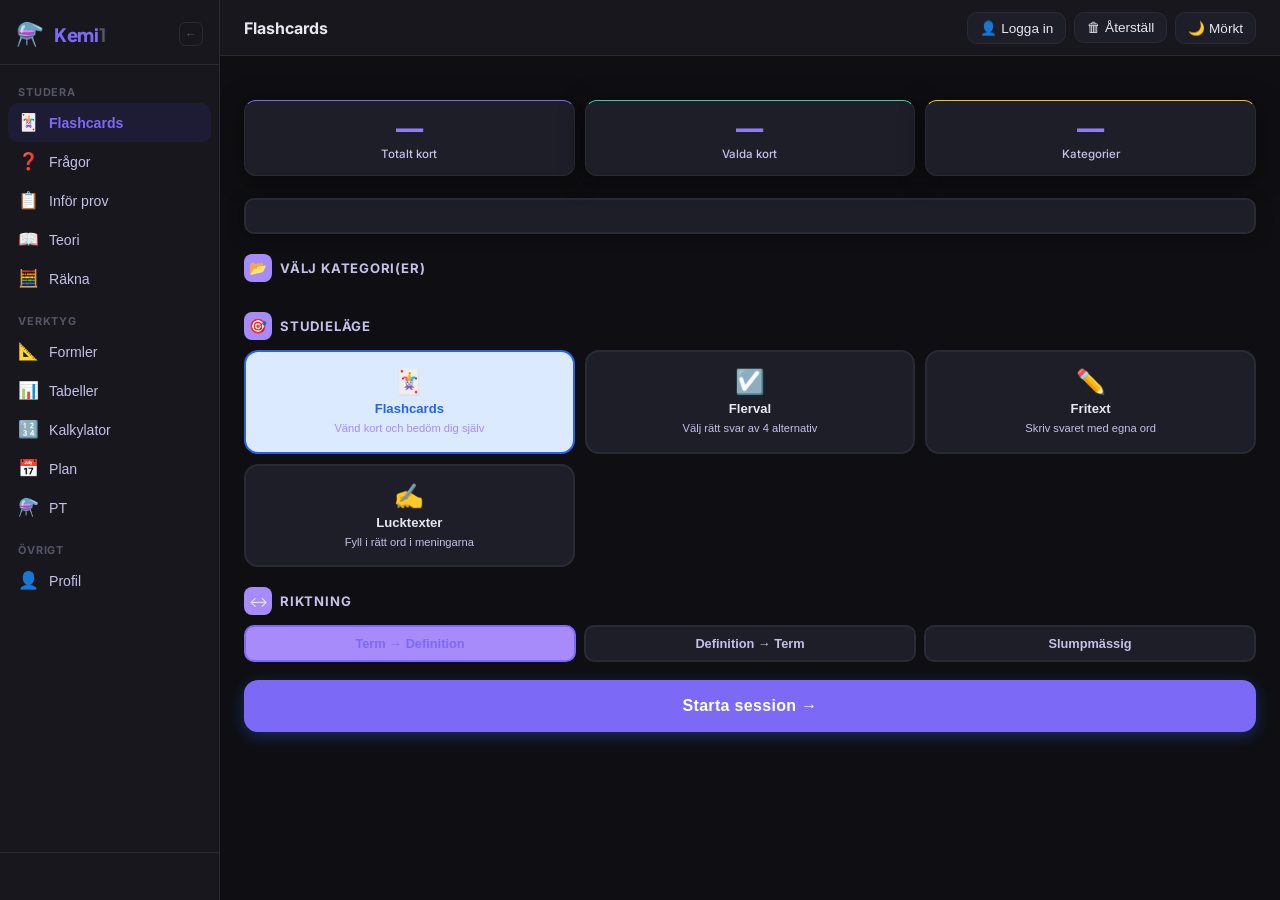
==== commit 16ad09db: "refactor: split monolithic HTML into separate CSS/JS/data files - Extracted CSS → src/styles.css (14" ====
--- a/kemi1-flashcards.html
+++ b/kemi1-flashcards.html
@@ -8,2648 +8,7 @@
 <link rel="preconnect" href="https://fonts.gstatic.com" crossorigin>
 <link rel="stylesheet" href="https://fonts.googleapis.com/css2?family=Inter:wght@400;500;600;700;800&family=Plus+Jakarta+Sans:wght@700;800&display=swap" media="print" onload="this.onload=null;this.media='all'">
 <noscript><link href="https://fonts.googleapis.com/css2?family=Inter:wght@400;500;600;700&display=swap" rel="stylesheet"></noscript>
-<style>
-  :root {
-    /* ── Dark theme (default) ── */
-    --bg-app:        #0f0f13;
-    --bg-surface:    #17171d;
-    --bg-card:       #1e1e28;
-    --bg-card-hover: #222230;
-    --bg-active:     #1e1c35;
-    --border:        #2a2a35;
-    --border-hover:  #3d3b55;
-    --accent:        #7c6af7;
-    --accent-light:  #a78bfa;
-    --accent-bg:     #2d2b45;
-    --text-primary:  #e8e6f0;
-    --text-secondary:#c4c0e8;
-    --text-muted:    #555566;
-    --text-hint:     #444455;
-    --green:         #34d399;
-    --green-light:   rgba(52,211,153,0.12);
-    --red:           #f87171;
-    --red-light:     rgba(248,113,113,0.15);
-    --yellow:        #fbbf24;
-    --yellow-light:  rgba(251,191,36,0.15);
-    --sidebar-width: 220px;
-    --sidebar-collapsed-width: 52px;
-    --topbar-height: 56px;
-    --radius:        16px;
-    --radius-sm:     10px;
-    --transition:    150ms ease;
-    --navbar-height: 0px;
-    /* ── Legacy aliases (keeps existing component CSS working) ── */
-    --bg:            var(--bg-app);
-    --bg-grad:       var(--bg-app);
-    --surface:       var(--bg-card);
-    --surface2:      var(--bg-card-hover);
-    --nav-bg:        var(--bg-surface);
-    --text:          var(--text-primary);
-    --text1:         var(--text-primary);
-    --text2:         var(--text-secondary);
-    --accent2:       var(--accent-light);
-    --accent-grad:   linear-gradient(135deg, var(--accent), var(--accent-light));
-    --accent-dark:   #6254d4;
-    --accent-light-bg: var(--accent-bg);
-    --shadow:        0 4px 24px rgba(0,0,0,0.5);
-    --shadow-lg:     0 12px 48px rgba(0,0,0,0.7);
-    --shadow-card:   0 2px 16px rgba(0,0,0,0.35);
-    --glow:          0 0 24px rgba(124,106,247,0.3);
-  }
-  [data-theme="light"] {
-    --bg-app:        #f5f4ff;
-    --bg-surface:    #ffffff;
-    --bg-card:       #ffffff;
-    --bg-card-hover: #f0eeff;
-    --bg-active:     #ede9fe;
-    --border:        #dbd8f5;
-    --border-hover:  #b8b0ef;
-    --accent:        #5b4fe0;
-    --accent-light:  #ede9fe;
-    --accent-bg:     #ede9fe;
-    --text-primary:  #1a1730;
-    --text-secondary:#5a5280;
-    --text-muted:    #6b6892;
-    --text-hint:     #9996b8;
-    --green:         #059669;
-    --green-light:   rgba(5,150,105,0.10);
-    --red:           #dc2626;
-    --red-light:     rgba(220,38,38,0.10);
-    --yellow:        #b45309;
-    --yellow-light:  rgba(217,119,6,0.12);
-    --shadow:        0 4px 24px rgba(79,70,229,0.10);
-    --shadow-lg:     0 12px 48px rgba(79,70,229,0.18);
-    --shadow-card:   0 2px 16px rgba(0,0,0,0.06);
-    --glow:          0 0 24px rgba(91,79,224,0.18);
-    --accent-dark:   #4338ca;
-    --accent-grad:   linear-gradient(135deg, #5b4fe0, #4338ca);
-    --bg:            var(--bg-app);
-    --bg-grad:       var(--bg-app);
-    --surface:       var(--bg-card);
-    --surface2:      var(--bg-card-hover);
-    --nav-bg:        var(--bg-surface);
-    --text:          var(--text-primary);
-    --text1:         var(--text-primary);
-    --text2:         var(--text-secondary);
-    --accent2:       var(--accent);
-  }
-  [data-theme="light"] .mode-btn.active .mode-desc { color: var(--accent); }
-  h1, h2, h3 { font-family: 'Plus Jakarta Sans', 'Inter', sans-serif; }
-  * { box-sizing: border-box; margin: 0; padding: 0; }
-  body {
-    font-family: 'Inter', sans-serif;
-    background: var(--bg-app);
-    color: var(--text-primary);
-    min-height: 100vh;
-    overflow-x: hidden;
-    transition: background var(--transition), color var(--transition);
-  }
-  img { max-width: 100%; height: auto; }
-
-  /* ── App layout: sidebar + main ── */
-  .app-layout { display: flex; min-height: 100vh; }
-
-  /* ── Sidebar ── */
-  .sidebar {
-    width: var(--sidebar-width);
-    flex-shrink: 0;
-    background: var(--bg-surface);
-    border-right: 1px solid var(--border);
-    display: flex;
-    flex-direction: column;
-    position: fixed;
-    left: 0; top: 0; bottom: 0;
-    z-index: 200;
-    overflow-y: auto;
-    transition: width 220ms cubic-bezier(0.4,0,0.2,1), transform var(--transition), box-shadow var(--transition);
-  }
-  .sidebar-logo {
-    display: flex; align-items: center; gap: 10px;
-    padding: 20px 16px 16px;
-    border-bottom: 1px solid var(--border);
-    flex-shrink: 0;
-  }
-  .sidebar-logo-icon { font-size: 1.4rem; }
-  .sidebar-logo-text {
-    font-size: 1.15rem; font-weight: 800; color: var(--accent);
-    letter-spacing: -0.02em; font-family: 'Plus Jakarta Sans','Inter',sans-serif;
-  }
-  .sidebar-logo-dim { color: var(--text-muted); font-weight: 700; }
-  .sidebar-nav {
-    flex: 1; padding: 12px 8px;
-    display: flex; flex-direction: column; gap: 2px;
-    overflow-y: auto;
-  }
-  .nav-section { margin-bottom: 6px; }
-  .nav-section-label {
-    display: block; font-size: 0.68rem; font-weight: 700;
-    text-transform: uppercase; letter-spacing: 0.08em;
-    color: var(--text-muted); padding: 8px 10px 4px;
-  }
-  .nav-btn {
-    display: flex; align-items: center; gap: 10px;
-    width: 100%; padding: 9px 10px;
-    border: none; background: transparent;
-    border-radius: var(--radius-sm); cursor: pointer;
-    color: var(--text-secondary); font-size: 0.88rem; font-weight: 500;
-    text-align: left; transition: background var(--transition), color var(--transition);
-    white-space: nowrap;
-  }
-  .nav-btn:hover { background: var(--bg-card); color: var(--text-primary); }
-  .nav-btn.active { background: var(--bg-active); color: var(--accent); font-weight: 700; }
-  .nav-btn-icon { font-size: 1.05rem; flex-shrink: 0; }
-  .nav-btn-label { font-size: 0.88rem; }
-  .sidebar-footer {
-    border-top: 1px solid var(--border);
-    padding: 12px 16px; min-height: 48px;
-    font-size: 0.82rem; color: var(--text-secondary); flex-shrink: 0;
-  }
-  .sidebar-overlay {
-    display: none; position: fixed; inset: 0;
-    background: rgba(0,0,0,0.55); z-index: 199;
-  }
-  .sidebar-overlay.active { display: block; }
-
-  /* ── Sidebar collapsed (desktop) ── */
-  .sidebar--collapsed {
-    width: var(--sidebar-collapsed-width);
-  }
-  .sidebar--collapsed .sidebar-logo-icon,
-  .sidebar--collapsed .sidebar-logo-text,
-  .sidebar--collapsed .sidebar-logo-dim,
-  .sidebar--collapsed .nav-section-label,
-  .sidebar--collapsed .nav-btn-label,
-  .sidebar--collapsed .sidebar-footer { display: none; }
-  .sidebar--collapsed .sidebar-logo {
-    justify-content: center; padding: 20px 0 16px;
-  }
-  .sidebar--collapsed .nav-btn {
-    justify-content: center; padding: 9px 0;
-    position: relative;
-  }
-  .sidebar--collapsed .sidebar-nav { padding: 12px 4px; }
-  /* tooltip for collapsed icons */
-  .sidebar--collapsed .nav-btn::after {
-    content: attr(data-label);
-    position: absolute; left: calc(100% + 10px); top: 50%;
-    transform: translateY(-50%);
-    background: var(--bg-card); border: 1px solid var(--border);
-    color: var(--text-primary); font-size: 0.8rem; font-weight: 500;
-    padding: 4px 10px; border-radius: 8px;
-    white-space: nowrap; pointer-events: none;
-    opacity: 0; transition: opacity 120ms ease;
-    box-shadow: var(--shadow-card);
-    z-index: 300;
-  }
-  .sidebar--collapsed .nav-btn:hover::after { opacity: 1; }
-
-  /* ── Main area ── */
-  .app-main {
-    flex: 1; margin-left: var(--sidebar-width);
-    display: flex; flex-direction: column; min-height: 100vh; min-width: 0;
-    transition: margin-left 220ms cubic-bezier(0.4,0,0.2,1);
-  }
-  @media (min-width: 769px) {
-    .app-main--collapsed { margin-left: var(--sidebar-collapsed-width); }
-  }
-
-  /* ── Topbar ── */
-  .topbar {
-    height: var(--topbar-height);
-    display: flex; align-items: center; gap: 12px;
-    padding: 0 24px;
-    background: var(--bg-surface); border-bottom: 1px solid var(--border);
-    position: sticky; top: 0; z-index: 100; flex-shrink: 0;
-  }
-  .topbar-title { flex: 1; font-size: 1rem; font-weight: 700; color: var(--text-primary); }
-  .topbar-actions { display: flex; gap: 8px; align-items: center; }
-  .sidebar-toggle {
-    display: none; background: none; border: none; font-size: 1.3rem;
-    cursor: pointer; color: var(--text-secondary);
-    padding: 4px 8px; border-radius: 8px; transition: background var(--transition);
-  }
-  .sidebar-toggle:hover { background: var(--bg-card); }
-
-  /* ── Desktop sidebar collapse button ── */
-  .sidebar-collapse-btn {
-    display: flex; align-items: center; justify-content: center;
-    width: 24px; height: 24px; margin-left: auto;
-    background: none; border: 1px solid var(--border);
-    border-radius: 6px; cursor: pointer;
-    color: var(--text-muted); font-size: 0.75rem;
-    transition: background var(--transition), color var(--transition), border-color var(--transition);
-    flex-shrink: 0;
-  }
-  .sidebar-collapse-btn:hover {
-    background: var(--bg-card); color: var(--text-primary); border-color: var(--border-hover);
-  }
-  .sidebar--collapsed .sidebar-collapse-btn { margin-left: 0; }
-
-  /* ── Content area ── */
-  .app-content {
-    flex: 1; padding: 24px; max-width: 1100px; width: 100%; margin: 0 auto;
-  }
-  body:has(#periodicScreen.active) .app-content { max-width: none; padding: 16px; }
-
-  /* ── icon-btn (topbar actions) ── */
-  .icon-btn {
-    background: var(--bg-card); border: 1px solid var(--border);
-    border-radius: var(--radius-sm); padding: 7px 12px; cursor: pointer;
-    font-size: 0.85rem; color: var(--text-primary); transition: background var(--transition), border-color var(--transition);
-    display: flex; align-items: center; gap: 6px; white-space: nowrap;
-  }
-  .icon-btn:hover { background: var(--bg-card-hover); border-color: var(--border-hover); }
-
-  /* ── Screen management ── */
-  .screen { display: none; }
-  .screen.active { display: block; }
-
-  /* ── Global overflow protection ── */
-  .screen table { display: block; overflow-x: auto; max-width: 100%; }
-  .screen p, .screen li, .screen td, .screen th { word-break: break-word; }
-
-  /* ── Home screen ── */
-  .welcome-card {
-    background: var(--surface); border-radius: var(--radius);
-    padding: 28px; margin-bottom: 20px; box-shadow: var(--shadow-card);
-    border: 1px solid var(--border);
-    backdrop-filter: blur(20px);
-    position: relative; overflow: hidden;
-  }
-  .welcome-card::before {
-    content: ""; position: absolute; top: -60px; right: -60px;
-    width: 200px; height: 200px; border-radius: 50%;
-    background: var(--accent-grad); opacity: 0.07; pointer-events: none;
-  }
-  .welcome-card h1 { font-size: 1.6rem; margin-bottom: 8px; }
-  .welcome-card p { color: var(--text2); line-height: 1.6; }
-
-  .stats-row {
-    display: grid; grid-template-columns: repeat(3,1fr); gap: 12px;
-    margin: 20px 0;
-  }
-  .stat-card {
-    background: var(--bg-card); border: 1px solid var(--border);
-    border-top-width: 3px; border-top-style: solid;
-    border-radius: var(--radius-sm); padding: 16px; text-align: center;
-    transition: transform 150ms ease, box-shadow 150ms ease;
-  }
-  .stat-card:hover { transform: translateY(-2px); box-shadow: var(--shadow); }
-  .stat-card.stat-purple { border-top-color: var(--accent); }
-  .stat-card.stat-green  { border-top-color: var(--green); }
-  .stat-card.stat-yellow { border-top-color: var(--yellow); }
-  .stat-num { font-size: 1.9rem; font-weight: 800; background: var(--accent-grad); -webkit-background-clip: text; -webkit-text-fill-color: transparent; background-clip: text; }
-  .stat-label { font-size: 0.78rem; color: var(--text-secondary); margin-top: 4px; }
-
-  .section-title {
-    font-size: 0.85rem; font-weight: 600; color: var(--text2);
-    text-transform: uppercase; letter-spacing: 0.08em; margin-bottom: 12px;
-  }
-
-  /* ── Category grid ── */
-  .category-grid {
-    display: grid; grid-template-columns: repeat(auto-fill, minmax(160px, 1fr));
-    gap: 10px; margin-bottom: 20px;
-  }
-  @media (max-width: 480px) {
-    .category-grid { grid-template-columns: repeat(2, 1fr); }
-  }
-  .cat-card {
-    background: var(--bg-card); border: 1px solid var(--border);
-    border-radius: var(--radius-sm); padding: 12px 14px; cursor: pointer;
-    display: flex; flex-direction: column; align-items: stretch; gap: 0;
-    position: relative;
-    transition: border-color 150ms ease, background 150ms ease, transform 150ms ease;
-  }
-  .cat-card-top {
-    display: flex; align-items: center; gap: 8px; margin-bottom: 8px;
-  }
-  .cat-card-top .cat-name { flex: 1; min-width: 0; overflow: hidden; text-overflow: ellipsis; white-space: nowrap; }
-  .cat-card:hover { border-color: var(--border-hover); background: var(--bg-card-hover); transform: translateY(-1px); }
-  .cat-card.selected { border-color: var(--accent); background: var(--accent-bg); }
-  .cat-card.all-selected { border-color: var(--green); background: var(--green-light); }
-  .cat-name { font-weight: 600; font-size: 0.88rem; flex: 1; }
-  .cat-count {
-    font-size: 0.72rem; font-weight: 600;
-    background: var(--bg-surface); border: 1px solid var(--border);
-    border-radius: 20px; padding: 2px 8px; color: var(--text-secondary);
-    white-space: nowrap; flex-shrink: 0;
-  }
-  .cat-progress-bar { display: none; }
-  .cat-progress-fill { display: none; }
-
-  /* ── Mode selector ── */
-  .mode-row { display: grid; grid-template-columns: repeat(2,1fr); gap: 10px; margin-bottom: 20px; }
-  .mode-btn {
-    padding: 16px 14px; border: 1px solid var(--border);
-    border-radius: var(--radius-sm); background: var(--bg-card); cursor: pointer;
-    font-size: 0.88rem; font-weight: 500; color: var(--text-secondary);
-    transition: border-color 150ms ease, background 150ms ease, color 150ms ease;
-    text-align: left; display: flex; flex-direction: column; gap: 4px;
-  }
-  .mode-btn:hover { border-color: var(--border-hover); color: var(--text-primary); }
-  .mode-btn.active { border-color: var(--accent); background: var(--accent-bg); color: var(--accent); }
-  .mode-icon { font-size: 1.6rem; }
-  .mode-label { font-weight: 700; font-size: 0.9rem; }
-  .mode-desc { font-size: 0.75rem; color: var(--text-muted); }
-  .mode-btn.active .mode-desc { color: var(--accent-light); }
-
-  .direction-row { display: flex; gap: 10px; margin-bottom: 20px; flex-wrap: wrap; }
-  .dir-btn {
-    flex: 1; padding: 10px 16px; border: 2px solid var(--border);
-    border-radius: var(--radius-sm); background: var(--surface); cursor: pointer;
-    font-size: 0.85rem; font-weight: 500; color: var(--text); transition: all var(--transition);
-    text-align: center;
-  }
-  .dir-btn:hover { border-color: var(--accent); }
-  .dir-btn.active { border-color: var(--accent); background: var(--accent-light); color: var(--accent); }
-
-  .start-btn {
-    width: 100%; padding: 16px; background: var(--accent); color: #fff;
-    border: none; border-radius: var(--radius-sm); font-size: 1rem; font-weight: 600;
-    cursor: pointer; transition: all var(--transition); letter-spacing: 0.02em;
-  }
-  .start-btn:hover { background: var(--accent-dark); transform: translateY(-1px); box-shadow: var(--shadow); }
-  .start-btn:disabled { opacity: 0.4; cursor: not-allowed; transform: none; }
-
-  /* ── Quiz screen ── */
-  .quiz-header {
-    display: flex; align-items: center; justify-content: space-between;
-    margin-bottom: 16px; gap: 12px;
-  }
-  .back-btn {
-    background: var(--surface); border: 1px solid var(--border);
-    border-radius: var(--radius-sm); padding: 8px 14px; cursor: pointer;
-    font-size: 0.85rem; color: var(--text); transition: all var(--transition);
-    white-space: nowrap;
-  }
-  .back-btn:hover { background: var(--surface2); }
-
-  .progress-wrap { flex: 1; }
-  .progress-info {
-    display: flex; justify-content: space-between; font-size: 0.78rem;
-    color: var(--text2); margin-bottom: 4px;
-  }
-  .progress-bar {
-    height: 8px; background: var(--surface2); border-radius: 4px; overflow: hidden;
-  }
-  .progress-fill {
-    height: 100%; background: linear-gradient(90deg, var(--accent), var(--green));
-    border-radius: 4px; transition: width 0.4s;
-  }
-
-  .score-badges {
-    display: flex; gap: 8px; margin-bottom: 16px; flex-wrap: wrap;
-  }
-  .badge {
-    padding: 4px 12px; border-radius: 20px; font-size: 0.78rem; font-weight: 600;
-  }
-  .badge-green { background: var(--green-light); color: var(--green); }
-  .badge-red { background: var(--red-light); color: var(--red); }
-  .badge-yellow { background: var(--yellow-light); color: var(--yellow); }
-
-  /* ── Flashcard flip ── */
-  .card-scene {
-    perspective: 1200px; margin-bottom: 20px; cursor: pointer;
-  }
-  .card-wrap {
-    position: relative; width: 100%; padding-bottom: 56%;
-    transform-style: preserve-3d; transition: transform 0.55s cubic-bezier(.4,0,.2,1);
-  }
-  .card-wrap.flipped { transform: rotateY(180deg); }
-  .card-face {
-    position: absolute; inset: 0; border-radius: var(--radius);
-    backface-visibility: hidden; -webkit-backface-visibility: hidden;
-    display: flex; flex-direction: column; align-items: center;
-    justify-content: center; padding: 32px;
-    box-shadow: var(--shadow-lg); border: 1px solid var(--border);
-  }
-  .card-front { background: var(--surface); }
-  .card-back { background: var(--accent); transform: rotateY(180deg); }
-  .card-label {
-    font-size: 0.72rem; font-weight: 600; text-transform: uppercase;
-    letter-spacing: 0.1em; color: var(--text2); margin-bottom: 12px;
-  }
-  .card-back .card-label { color: rgba(255,255,255,0.7); }
-  .card-term {
-    font-size: clamp(1.2rem, 4vw, 1.8rem); font-weight: 700; text-align: center;
-    line-height: 1.3;
-  }
-  .card-back .card-term { color: #fff; }
-  .card-definition {
-    font-size: clamp(0.85rem, 2.5vw, 1rem); text-align: center; line-height: 1.6;
-    color: #fff; max-width: 100%;
-  }
-  .card-mnemonic {
-    margin-top: 10px; background: rgba(255,255,255,0.18); border-radius: 8px;
-    padding: 7px 12px; font-size: 0.78rem; color: #fff; line-height: 1.4;
-    text-align: center; display: none;
-  }
-  .card-mnemonic.visible { display: block; }
-  .card-mnemonic::before { content: "💡 "; }
-  .mnemonic-chip {
-    display: inline-flex; align-items: center; gap: 6px;
-    background: var(--yellow-light); color: var(--yellow);
-    border-radius: 8px; padding: 7px 12px; font-size: 0.82rem;
-    margin-top: 8px; line-height: 1.4;
-  }
-  .card-hint {
-    position: absolute; bottom: 12px; font-size: 0.72rem;
-    color: var(--text2); display: flex; align-items: center; gap: 4px;
-  }
-  .card-back .card-hint { color: rgba(255,255,255,0.6); }
-  .card-category-tag {
-    position: absolute; top: 12px; left: 12px;
-    background: var(--accent-light); color: var(--accent);
-    padding: 3px 10px; border-radius: 20px; font-size: 0.7rem; font-weight: 600;
-  }
-  .card-back .card-category-tag { background: rgba(255,255,255,0.2); color: #fff; }
-
-  /* ── Flip action buttons ── */
-  .flip-actions {
-    display: flex; gap: 12px; margin-bottom: 20px;
-  }
-  .action-btn {
-    flex: 1; padding: 14px; border: none; border-radius: var(--radius-sm);
-    font-size: 0.95rem; font-weight: 600; cursor: pointer; transition: all var(--transition);
-  }
-  .action-btn:disabled { opacity: 0.35; cursor: not-allowed; transform: none !important; }
-  .btn-wrong { background: var(--red-light); color: var(--red); }
-  .btn-wrong:hover:not(:disabled) { background: var(--red); color: #fff; transform: translateY(-1px); }
-  .btn-correct { background: var(--green-light); color: var(--green); }
-  .btn-correct:hover:not(:disabled) { background: var(--green); color: #fff; transform: translateY(-1px); }
-  .btn-flip {
-    flex: 0.6; background: var(--surface); border: 1px solid var(--border);
-    color: var(--text); font-size: 0.85rem;
-  }
-  .btn-flip:hover { background: var(--surface2); }
-
-  /* ── Multiple choice ── */
-  .mc-question {
-    background: var(--surface); border: 1px solid var(--border);
-    border-radius: var(--radius); padding: 28px; margin-bottom: 16px;
-    box-shadow: var(--shadow);
-  }
-  .mc-prompt { font-size: 0.78rem; color: var(--text2); margin-bottom: 10px; font-weight: 500; }
-  .mc-term { font-size: clamp(1.1rem, 3.5vw, 1.5rem); font-weight: 700; line-height: 1.3; }
-  .mc-tag {
-    display: inline-block; background: var(--accent-light); color: var(--accent);
-    padding: 3px 10px; border-radius: 20px; font-size: 0.72rem; font-weight: 600; margin-bottom: 12px;
-  }
-  .mc-options { display: grid; gap: 10px; }
-  .mc-option {
-    background: var(--surface); border: 2px solid var(--border);
-    border-radius: var(--radius-sm); padding: 14px 18px; cursor: pointer;
-    font-size: 0.9rem; text-align: left; color: var(--text); transition: all var(--transition);
-    line-height: 1.5;
-  }
-  .mc-option:hover:not(:disabled) { border-color: var(--accent); background: var(--accent-light); }
-  .mc-option.correct { border-color: var(--green); background: var(--green-light); color: var(--green); }
-  .mc-option.wrong { border-color: var(--red); background: var(--red-light); color: var(--red); }
-  .mc-option:disabled { cursor: default; }
-  .mc-feedback {
-    padding: 12px 16px; border-radius: var(--radius-sm); margin-top: 12px;
-    font-size: 0.88rem; font-weight: 500; display: none;
-  }
-  .mc-feedback.show { display: block; }
-  .mc-feedback.ok { background: var(--green-light); color: var(--green); }
-  .mc-feedback.fail { background: var(--red-light); color: var(--red); }
-  .next-btn {
-    width: 100%; padding: 14px; background: var(--accent); color: #fff;
-    border: none; border-radius: var(--radius-sm); font-size: 0.95rem;
-    font-weight: 600; cursor: pointer; transition: all var(--transition);
-    display: none; margin-top: 12px;
-  }
-  .next-btn.show { display: block; }
-  .next-btn:hover { background: var(--accent-dark); }
-
-  /* ── Free text mode ── */
-  .ft-form { margin-top: 16px; }
-  .ft-input {
-    width: 100%; padding: 14px 16px; border: 2px solid var(--border);
-    border-radius: var(--radius-sm); font-size: 0.95rem; font-family: inherit;
-    background: var(--surface); color: var(--text); outline: none;
-    transition: border-color var(--transition);
-  }
-  .ft-input:focus { border-color: var(--accent); }
-  .ft-input.correct { border-color: var(--green); background: var(--green-light); }
-  .ft-input.wrong { border-color: var(--red); background: var(--red-light); }
-  .ft-actions { display: flex; gap: 10px; margin-top: 10px; }
-  .ft-submit {
-    flex: 1; padding: 13px; background: var(--accent); color: #fff; border: none;
-    border-radius: var(--radius-sm); font-size: 0.95rem; font-weight: 600;
-    cursor: pointer; transition: all var(--transition);
-  }
-  .ft-submit:hover { background: var(--accent-dark); }
-  .ft-skip {
-    padding: 13px 18px; background: var(--surface); border: 1px solid var(--border);
-    border-radius: var(--radius-sm); font-size: 0.85rem; color: var(--text2);
-    cursor: pointer; transition: all var(--transition);
-  }
-  .ft-skip:hover { background: var(--surface2); }
-
-  /* ── Summary screen ── */
-  .summary-card {
-    background: var(--surface); border-radius: var(--radius);
-    padding: 32px; box-shadow: var(--shadow-lg); border: 1px solid var(--border);
-    text-align: center; margin-bottom: 20px;
-  }
-  .summary-icon { font-size: 3rem; margin-bottom: 12px; }
-  .summary-title { font-size: 1.6rem; font-weight: 700; margin-bottom: 8px; }
-  .summary-subtitle { color: var(--text2); margin-bottom: 24px; }
-  .summary-grid { display: grid; grid-template-columns: repeat(3,1fr); gap: 12px; margin-bottom: 24px; }
-  .summary-stat {
-    background: var(--surface2); border-radius: var(--radius-sm); padding: 16px;
-  }
-  .summary-stat-num { font-size: 1.6rem; font-weight: 700; }
-  .summary-stat-label { font-size: 0.75rem; color: var(--text2); margin-top: 2px; }
-  .s-green { color: var(--green); }
-  .s-red { color: var(--red); }
-  .s-blue { color: var(--accent); }
-  .summary-actions { display: flex; gap: 10px; flex-wrap: wrap; }
-  .summary-actions button {
-    flex: 1; min-width: 120px; padding: 13px; border-radius: var(--radius-sm);
-    font-size: 0.9rem; font-weight: 600; cursor: pointer; transition: all var(--transition); border: none;
-  }
-  .btn-primary { background: var(--accent); color: #fff; }
-  .btn-primary:hover { background: var(--accent-dark); }
-  .btn-secondary { background: var(--surface2); color: var(--text); }
-  .btn-secondary:hover { background: var(--border); }
-
-  .wrong-list { text-align: left; margin-top: 20px; }
-  .wrong-list h3 { font-size: 0.9rem; color: var(--text2); margin-bottom: 10px; }
-  .wrong-item {
-    background: var(--red-light); border-left: 3px solid var(--red);
-    padding: 10px 14px; border-radius: 0 var(--radius-sm) var(--radius-sm) 0;
-    margin-bottom: 8px;
-  }
-  .wrong-item-term { font-weight: 600; font-size: 0.88rem; color: var(--red); }
-  .wrong-item-def { font-size: 0.82rem; color: var(--text2); margin-top: 3px; line-height: 1.4; }
-
-  /* ── Toast ── */
-  .toast {
-    position: fixed; bottom: 24px; left: 50%; transform: translateX(-50%) translateY(80px);
-    background: var(--text-primary); color: var(--bg-app); padding: 12px 24px; border-radius: 24px;
-    font-size: 0.88rem; font-weight: 500; z-index: 999; transition: transform 0.35s ease;
-    white-space: nowrap;
-  }
-  .toast.show { transform: translateX(-50%) translateY(0); }
-
-  /* ── Responsive: sidebar collapses on mobile ── */
-  @media (max-width: 768px) {
-    .sidebar { transform: translateX(-100%); box-shadow: none; max-width: 75vw; }
-    .sidebar.open { transform: translateX(0); box-shadow: var(--shadow-lg); }
-    .app-main { margin-left: 0; }
-    .sidebar-toggle { display: flex; }
-    .app-content { padding: 16px; }
-    .sidebar-collapse-btn { display: none; }
-  }
-  @media (max-width: 480px) {
-    .stats-row { grid-template-columns: repeat(2,1fr); }
-    .mode-row  { grid-template-columns: 1fr; }
-  }
-
-  /* ── Balance equation ── */
-  .bal-eq {
-    display: flex; align-items: center; flex-wrap: wrap; gap: 6px;
-    padding: 18px 16px; background: var(--surface2); border-radius: 14px;
-    border: 1px solid var(--border); margin: 8px 0;
-    font-size: 1.05rem; font-family: 'Courier New', monospace;
-  }
-  .bal-term { display: inline-flex; align-items: baseline; gap: 2px; }
-  .bal-coef { font-size: 1.1rem; font-weight: 700; color: var(--accent); min-width: 12px; }
-  .bal-formula { font-size: 1rem; font-weight: 600; color: var(--text); }
-  .bal-plus, .bal-arrow { font-size: 1.1rem; font-weight: 700; color: var(--text2); padding: 0 4px; }
-  .bal-arrow { color: var(--accent); font-size: 1.3rem; }
-  .bal-input {
-    width: 44px; height: 44px; text-align: center;
-    border: 2px solid var(--accent); border-radius: 10px;
-    background: var(--surface); color: var(--text);
-    font-size: 1.2rem; font-weight: 700; font-family: 'Courier New', monospace;
-    transition: all var(--transition); outline: none;
-    box-shadow: 0 0 0 0 var(--accent);
-  }
-  .bal-input:focus { border-color: var(--accent2); box-shadow: 0 0 0 3px rgba(79,70,229,0.2); }
-  .bal-input.bal-correct { border-color: var(--green); background: var(--green-light); color: var(--green); }
-  .bal-input.bal-wrong { border-color: var(--red); background: var(--red-light); color: var(--red); animation: shake 0.3s; }
-  @keyframes shake {
-    0%,100%{transform:translateX(0)} 25%{transform:translateX(-4px)} 75%{transform:translateX(4px)}
-  }
-
-  /* ── Category manage button ── */
-  .cat-manage-btn {
-    display: block; width: 100%; margin-top: 0;
-    padding: 6px 0; border: 1px solid var(--border); border-radius: 8px;
-    background: var(--surface2); color: var(--text2); font-size: 0.78rem;
-    font-weight: 600; cursor: pointer; transition: all var(--transition);
-  }
-  .cat-manage-btn:hover { background: var(--accent-light); color: var(--accent); border-color: var(--accent); }
-  .cat-card.all-btn { cursor: pointer; }
-  .cat-card.all-btn .cat-check { opacity: 0; }
-
-  /* ── Manage card item ── */
-  .manage-card-item {
-    display: flex; align-items: flex-start; gap: 12px;
-    padding: 12px 14px; border-radius: 12px; border: 1px solid var(--border);
-    background: var(--surface); transition: all var(--transition);
-  }
-  .manage-card-item.is-muted { opacity: 0.45; background: var(--surface2); }
-  .manage-card-item-text { flex: 1; min-width: 0; }
-  .manage-card-term { font-weight: 700; font-size: 0.9rem; margin-bottom: 3px; }
-  .manage-card-def { font-size: 0.78rem; color: var(--text2); white-space: nowrap; overflow: hidden; text-overflow: ellipsis; }
-  .mute-toggle {
-    flex-shrink: 0; padding: 5px 12px; border-radius: 8px; font-size: 0.78rem;
-    font-weight: 700; cursor: pointer; border: 1px solid var(--border);
-    background: var(--surface2); color: var(--text2); transition: all var(--transition);
-  }
-  .mute-toggle.active { background: var(--accent); color: #fff; border-color: var(--accent); }
-  .mute-toggle:hover { transform: scale(1.05); }
-
-  /* ── Exercise screen ── */
-  .level-row { display: grid; grid-template-columns: repeat(3,1fr); gap: 10px; margin-bottom: 20px; }
-  .level-btn {
-    padding: 16px 10px; border: 2px solid var(--border); border-radius: 16px;
-    background: var(--surface); cursor: pointer; text-align: center;
-    transition: all var(--transition); display: flex; flex-direction: column; align-items: center; gap: 4px;
-    backdrop-filter: blur(12px); box-shadow: var(--shadow-card);
-  }
-  .level-btn:hover { transform: translateY(-3px); box-shadow: var(--shadow), var(--glow); }
-  .level-btn.active { border-color: var(--accent); background: var(--accent-light); box-shadow: var(--shadow), 0 0 0 1px var(--accent); }
-  .level-icon { font-size: 1.5rem; }
-  .level-name { font-size: 0.85rem; font-weight: 700; color: var(--text); }
-  .level-desc { font-size: 0.7rem; color: var(--text2); }
-  .level-btn.active .level-name { color: var(--accent); }
-
-  .prob-card {
-    background: var(--surface); border: 1px solid var(--border); border-radius: var(--radius);
-    padding: 22px; margin-bottom: 14px; box-shadow: var(--shadow-card);
-    backdrop-filter: blur(16px); transition: box-shadow var(--transition);
-  }
-  .prob-card:hover { box-shadow: var(--shadow); }
-  .prob-meta { display: flex; gap: 8px; margin-bottom: 12px; flex-wrap: wrap; }
-  .prob-tag {
-    padding: 3px 10px; border-radius: 20px; font-size: 0.72rem; font-weight: 600;
-    background: var(--accent-light); color: var(--accent);
-  }
-  .prob-lvl-tag {
-    padding: 3px 10px; border-radius: 20px; font-size: 0.72rem; font-weight: 600;
-  }
-  .lvl-1 { background: var(--green-light); color: var(--green); }
-  .lvl-2 { background: var(--yellow-light); color: var(--yellow); }
-  .lvl-3 { background: var(--red-light); color: var(--red); }
-  .prob-q { font-size: 1rem; font-weight: 600; line-height: 1.5; margin-bottom: 10px; }
-  .prob-hint { font-size: 0.82rem; color: var(--text2); margin-bottom: 14px; padding: 8px 12px; background: var(--surface2); border-radius: 8px; }
-  .prob-input-row { display: flex; gap: 10px; align-items: center; flex-wrap: wrap; }
-  .prob-input {
-    flex: 1; min-width: 120px; padding: 11px 14px; border: 2px solid var(--border);
-    border-radius: 10px; font-size: 1rem; background: var(--surface); color: var(--text);
-    outline: none; transition: border-color var(--transition); font-family: inherit;
-  }
-  .prob-input:focus { border-color: var(--accent); }
-  .prob-input.correct { border-color: var(--green); background: var(--green-light); }
-  .prob-input.wrong { border-color: var(--red); background: var(--red-light); }
-  .prob-select {
-    flex: 1; min-width: 180px; padding: 11px 14px; border: 2px solid var(--border);
-    border-radius: 10px; font-size: 1rem; background: var(--surface); color: var(--text);
-    outline: none; transition: border-color var(--transition); font-family: inherit; cursor: pointer;
-  }
-  .prob-select:focus { border-color: var(--accent); }
-  .prob-select.correct { border-color: var(--green); background: var(--green-light); }
-  .prob-select.wrong   { border-color: var(--red);   background: var(--red-light); }
-  .tq-answer-input {
-    width: 100%; padding: 12px 14px; border: 2px solid var(--border);
-    border-radius: 10px; font-size: 0.92rem; background: var(--surface); color: var(--text);
-    outline: none; transition: border-color var(--transition); font-family: inherit;
-    resize: vertical; min-height: 80px; line-height: 1.6;
-  }
-  .tq-answer-input:focus { border-color: var(--accent); }
-  .tq-answer-input:disabled { opacity: 0.7; cursor: not-allowed; }
-  .tq-model-panel { margin-top: 16px; }
-  /* Delfrågor (sub-question) layout */
-  .tq-del-list { display: flex; flex-direction: column; gap: 14px; margin: 10px 0 0; }
-  .tq-del-block { border: 1.5px solid var(--border); border-radius: 12px; padding: 14px 16px; background: var(--surface); }
-  .tq-del-header { display: flex; align-items: flex-start; gap: 10px; margin-bottom: 8px; }
-  .tq-del-bet { font-weight: 800; color: var(--accent); font-size: 0.95rem; flex-shrink: 0; padding-top: 1px; }
-  .tq-del-fraga { font-size: 0.93rem; line-height: 1.6; color: var(--text); }
-  .tq-del-input { min-height: 52px; resize: vertical; margin-top: 4px; }
-  .tq-del-model { margin-top: 10px; }
-
-  /* ============ INFÖR PROV (EXAM PREP) ============ */
-  .exam-intro {
-    font-size: 0.9rem; color: var(--text2); line-height: 1.55;
-    margin: 0 0 18px; padding: 0 2px;
-  }
-  .exam-grid {
-    display: grid; grid-template-columns: repeat(auto-fill, minmax(260px, 1fr));
-    gap: 14px; margin-bottom: 20px;
-  }
-  .exam-card {
-    background: var(--surface); border: 2px solid var(--border);
-    border-radius: 16px; padding: 18px 18px 16px; cursor: pointer;
-    transition: all var(--transition); position: relative; overflow: hidden;
-    display: flex; flex-direction: column; gap: 8px;
-  }
-  .exam-card::before {
-    content: ''; position: absolute; left: 0; top: 0; bottom: 0;
-    width: 5px; background: var(--exam-accent, var(--accent));
-  }
-  .exam-card:hover {
-    transform: translateY(-3px); border-color: var(--exam-accent, var(--accent));
-    box-shadow: 0 8px 22px rgba(0,0,0,0.09);
-  }
-  .exam-card-head { display: flex; align-items: center; gap: 12px; }
-  .exam-card-icon {
-    font-size: 1.8rem; width: 44px; height: 44px;
-    display: flex; align-items: center; justify-content: center;
-    background: var(--exam-accent-light, var(--accent-light));
-    border-radius: 12px; flex-shrink: 0;
-  }
-  .exam-card-num {
-    font-size: 0.72rem; font-weight: 700; color: var(--exam-accent, var(--accent));
-    text-transform: uppercase; letter-spacing: 0.5px;
-  }
-  .exam-card-title {
-    font-size: 1rem; font-weight: 700; color: var(--text); line-height: 1.3;
-  }
-  .exam-card-desc {
-    font-size: 0.82rem; color: var(--text2); line-height: 1.5; margin-top: 4px;
-  }
-  .exam-detail-head {
-    display: flex; align-items: center; margin-bottom: 14px;
-  }
-  .exam-back-btn {
-    padding: 9px 16px; border: 2px solid var(--border); background: var(--surface);
-    color: var(--text); border-radius: 10px; font-size: 0.88rem; font-weight: 600;
-    cursor: pointer; transition: all var(--transition);
-  }
-  .exam-back-btn:hover { border-color: var(--accent); background: var(--accent-light); }
-  .exam-chapter-head {
-    display: flex; align-items: center; gap: 14px; padding: 18px 20px;
-    background: var(--exam-accent-light, var(--accent-light));
-    border-radius: 16px; margin-bottom: 22px;
-    border-left: 6px solid var(--exam-accent, var(--accent));
-  }
-  .exam-chapter-icon {
-    font-size: 2.2rem; width: 56px; height: 56px;
-    display: flex; align-items: center; justify-content: center;
-    background: var(--surface); border-radius: 14px; flex-shrink: 0;
-    box-shadow: 0 2px 8px rgba(0,0,0,0.08);
-  }
-  .exam-chapter-num {
-    font-size: 0.72rem; font-weight: 700; color: var(--exam-accent, var(--accent));
-    text-transform: uppercase; letter-spacing: 0.5px;
-  }
-  .exam-chapter-title {
-    font-size: 1.2rem; font-weight: 800; color: var(--text); line-height: 1.25;
-  }
-  .exam-section {
-    background: var(--surface); border: 2px solid var(--border);
-    border-radius: 14px; padding: 18px 20px; margin-bottom: 16px;
-  }
-  .exam-section-title {
-    display: flex; align-items: center; gap: 8px;
-    font-size: 1rem; font-weight: 700; color: var(--text);
-    margin: 0 0 12px; padding-bottom: 10px;
-    border-bottom: 2px solid var(--border);
-  }
-  .exam-section-title-icon { font-size: 1.2rem; }
-  .exam-goals-list, .exam-summary-list {
-    list-style: none; padding: 0; margin: 0;
-    display: flex; flex-direction: column; gap: 9px;
-  }
-  .exam-goals-list li, .exam-summary-list li {
-    position: relative; padding: 2px 0 2px 24px;
-    font-size: 0.9rem; line-height: 1.55; color: var(--text);
-  }
-  .exam-goals-list li::before {
-    content: '✓'; position: absolute; left: 0; top: 2px;
-    color: var(--exam-accent, var(--accent)); font-weight: 800;
-  }
-  .exam-summary-list li::before {
-    content: '•'; position: absolute; left: 4px; top: 0;
-    color: var(--exam-accent, var(--accent)); font-weight: 800; font-size: 1.2rem;
-  }
-  .exam-concepts-grid {
-    display: flex; flex-wrap: wrap; gap: 8px;
-  }
-  .exam-concept-chip {
-    padding: 8px 14px; background: var(--surface2, var(--accent-light));
-    border: 2px solid var(--border); border-radius: 999px;
-    font-size: 0.85rem; font-weight: 600; color: var(--text);
-    cursor: pointer; transition: all var(--transition);
-  }
-  .exam-concept-chip:hover {
-    border-color: var(--exam-accent, var(--accent));
-    background: var(--exam-accent-light, var(--accent-light));
-    color: var(--exam-accent, var(--accent));
-    transform: translateY(-1px);
-  }
-  .exam-popup-overlay {
-    position: fixed; inset: 0; background: rgba(0,0,0,0.55);
-    display: flex; align-items: center; justify-content: center;
-    z-index: 9999; padding: 20px; animation: examFadeIn 0.18s ease;
-  }
-  @keyframes examFadeIn { from { opacity: 0; } to { opacity: 1; } }
-  @keyframes examPopIn {
-    from { opacity: 0; transform: scale(0.92) translateY(10px); }
-    to { opacity: 1; transform: scale(1) translateY(0); }
-  }
-  .exam-popup-card {
-    background: var(--surface); border-radius: 18px;
-    padding: 26px 26px 24px; max-width: 440px; width: 100%;
-    box-shadow: 0 20px 60px rgba(0,0,0,0.35);
-    position: relative; animation: examPopIn 0.22s ease;
-    border: 2px solid var(--border);
-  }
-  .exam-popup-close {
-    position: absolute; top: 12px; right: 12px;
-    width: 44px; height: 44px; border: none; background: var(--surface2, var(--accent-light));
-    color: var(--text); border-radius: 50%; font-size: 1rem;
-    cursor: pointer; display: flex; align-items: center; justify-content: center;
-    transition: all var(--transition);
-  }
-  .exam-popup-close:hover { background: var(--accent); color: #fff; }
-  .exam-popup-term {
-    font-size: 1.25rem; font-weight: 800; color: var(--accent);
-    margin: 0 40px 12px 0; text-transform: capitalize;
-  }
-  .exam-popup-def {
-    font-size: 0.95rem; line-height: 1.6; color: var(--text);
-  }
-  @media (max-width: 640px) {
-    .exam-grid { grid-template-columns: 1fr; gap: 12px; }
-    .exam-card { padding: 16px; }
-    .exam-chapter-head { padding: 14px 16px; gap: 12px; }
-    .exam-chapter-icon { width: 48px; height: 48px; font-size: 1.8rem; }
-    .exam-chapter-title { font-size: 1.05rem; }
-    .exam-section { padding: 16px; }
-    .exam-popup-card { padding: 22px 22px 20px; }
-  }
-  /* ============ END INFÖR PROV ============ */
-
-  /* ============ TABELLER ============ */
-  .tbl-intro { font-size: 0.9rem; color: var(--text2); line-height: 1.55; margin: 0 0 18px; padding: 0 2px; }
-  .tbl-detail-head { display: flex; align-items: center; margin-bottom: 14px; }
-  .tbl-usage {
-    display: inline-flex; align-items: flex-start; gap: 6px;
-    background: var(--accent-bg); color: var(--accent);
-    border-radius: 999px; padding: 6px 14px; font-size: 0.8rem; font-weight: 600;
-    margin-bottom: 14px; line-height: 1.5; max-width: 100%;
-  }
-  .tbl-search-wrap { position: relative; margin-bottom: 14px; }
-  .tbl-search-input {
-    width: 100%; padding: 10px 40px 10px 16px;
-    border: 2px solid var(--border); background: var(--surface2);
-    color: var(--text); border-radius: 12px; font-size: 0.95rem;
-    outline: none; transition: border-color 0.2s;
-  }
-  .tbl-search-input:focus { border-color: var(--accent); }
-  .tbl-search-clear {
-    position: absolute; right: 10px; top: 50%; transform: translateY(-50%);
-    background: none; border: none; color: var(--text-muted); cursor: pointer;
-    font-size: 1rem; padding: 4px; display: none; line-height: 1;
-  }
-  .tbl-table-wrap { overflow-x: auto; -webkit-overflow-scrolling: touch; border-radius: 14px; border: 2px solid var(--border); }
-  .tbl-table { width: 100%; border-collapse: collapse; font-size: 0.88rem; }
-  .tbl-table th {
-    background: var(--bg-active); color: var(--accent);
-    font-weight: 700; text-align: left; padding: 10px 14px;
-    font-size: 0.78rem; text-transform: uppercase; letter-spacing: 0.05em;
-    white-space: nowrap; border-bottom: 2px solid var(--border);
-  }
-  .tbl-table td { padding: 9px 14px; border-bottom: 1px solid var(--border); vertical-align: middle; }
-  .tbl-table tbody tr:nth-child(even) td { background: rgba(124,106,247,0.04); }
-  .tbl-table tbody tr:hover td { background: var(--bg-card-hover); }
-  .tbl-table tbody tr.tbl-dimmed { opacity: 0.3; transition: opacity 0.2s; }
-  .tbl-table tbody tr { transition: opacity 0.2s; }
-  .tbl-table tr.tbl-strong-acid td { background: rgba(248,113,113,0.1); }
-  .tbl-table tr.tbl-pos-dh td { background: rgba(248,113,113,0.08); }
-  .tbl-table tr.tbl-neg-dh td { background: rgba(52,211,153,0.06); }
-  .tbl-table tr.tbl-bond-double td { background: rgba(59,130,246,0.07); }
-  .tbl-table tr.tbl-bond-triple td { background: rgba(139,92,246,0.09); }
-  .tbl-table tr.tbl-h-ref td { background: var(--accent-bg) !important; font-weight: 700; }
-  .tbl-phase {
-    display: inline-block; padding: 2px 9px; border-radius: 999px;
-    font-size: 0.75rem; font-weight: 700;
-  }
-  .tbl-phase-g { background: rgba(59,130,246,0.15); color: #3b82f6; }
-  .tbl-phase-l { background: rgba(16,185,129,0.15); color: #10b981; }
-  .tbl-phase-s { background: rgba(245,158,11,0.15); color: #f59e0b; }
-  /* Bond type legend */
-  .tbl-bond-legend { display: flex; flex-wrap: wrap; gap: 8px; margin-bottom: 12px; }
-  .tbl-bond-leg { padding: 4px 12px; border-radius: 999px; font-size: 0.78rem; font-weight: 600; }
-  .tbl-bond-leg-s { background: rgba(124,106,247,0.1); color: var(--accent); }
-  .tbl-bond-leg-d { background: rgba(59,130,246,0.12); color: #3b82f6; }
-  .tbl-bond-leg-t { background: rgba(139,92,246,0.12); color: #8b5cf6; }
-  .tbl-bond-leg-neg { background: rgba(52,211,153,0.12); color: var(--green); }
-  .tbl-bond-leg-pos { background: rgba(248,113,113,0.12); color: var(--red); }
-  /* Voltage scale */
-  .tbl-vs-wrap {
-    margin-bottom: 16px; padding: 16px; background: var(--bg-card);
-    border: 2px solid var(--border); border-radius: 14px; overflow: hidden;
-  }
-  .tbl-vs-title { font-size: 0.75rem; font-weight: 700; color: var(--text-muted); text-transform: uppercase; letter-spacing: 0.05em; margin-bottom: 10px; }
-  .tbl-vs-labels { display: flex; justify-content: space-between; font-size: 0.72rem; color: var(--text2); margin-bottom: 6px; }
-  .tbl-vs-track { position: relative; height: 42px; }
-  .tbl-vs-bar {
-    position: absolute; top: 18px; left: 0; right: 0; height: 6px; border-radius: 3px;
-    background: linear-gradient(to right, #ef4444, #f97316, #fbbf24, #a3e635, #34d399, #22d3ee, #3b82f6);
-  }
-  .tbl-vs-h-line {
-    position: absolute; top: 6px; width: 2px; height: 30px;
-    background: var(--text-primary); opacity: 0.85; transform: translateX(-50%);
-  }
-  .tbl-vs-h-label {
-    position: absolute; top: -18px; left: 50%; transform: translateX(-50%);
-    font-size: 0.68rem; font-weight: 800; color: var(--text-primary);
-    white-space: nowrap; background: var(--bg-card); padding: 0 4px; border-radius: 4px;
-  }
-  .tbl-vs-dot {
-    position: absolute; top: 14px; width: 10px; height: 10px;
-    border-radius: 50%; transform: translateX(-50%);
-    cursor: pointer; z-index: 2; transition: transform 0.15s;
-  }
-  .tbl-vs-dot:hover { transform: translateX(-50%) scale(1.6); }
-  .tbl-vs-dot:hover .tbl-vs-tooltip { opacity: 1; visibility: visible; }
-  .tbl-vs-dot.tbl-dot-noble { background: #22d3ee; border: 2px solid #0891b2; }
-  .tbl-vs-dot.tbl-dot-base  { background: #f87171; border: 2px solid #dc2626; }
-  .tbl-vs-dot.tbl-dot-ref   { background: var(--text-primary); width: 12px; height: 12px; top: 13px; }
-  .tbl-vs-tooltip {
-    position: absolute; bottom: 14px; left: 50%; transform: translateX(-50%);
-    background: var(--bg-card); border: 1px solid var(--border);
-    color: var(--text-primary); font-size: 0.72rem; font-weight: 600;
-    padding: 3px 8px; border-radius: 6px; white-space: nowrap;
-    pointer-events: none; opacity: 0; visibility: hidden; transition: opacity 0.12s; z-index: 10;
-  }
-  /* pKa thermometer layout */
-  .tbl-syror-layout { display: flex; gap: 16px; align-items: flex-start; }
-  .tbl-thermo { width: 70px; flex-shrink: 0; display: none; flex-direction: column; align-items: center; }
-  @media (min-width: 640px) { .tbl-thermo { display: flex; } }
-  .tbl-thermo-title { font-size: 0.68rem; font-weight: 700; color: var(--text-muted); text-transform: uppercase; letter-spacing: 0.05em; margin-bottom: 6px; text-align: center; }
-  .tbl-thermo-track { position: relative; width: 16px; height: 320px; margin: 0 auto; }
-  .tbl-thermo-bar {
-    position: absolute; left: 50%; top: 0; bottom: 0; width: 6px;
-    transform: translateX(-50%); border-radius: 3px;
-    background: linear-gradient(to bottom, #ef4444, #f97316, #fbbf24, #34d399, #3b82f6, #6366f1);
-  }
-  .tbl-thermo-dot {
-    position: absolute; left: 50%; width: 10px; height: 10px; border-radius: 50%;
-    background: var(--accent); border: 2px solid var(--bg-card);
-    transform: translate(-50%, -50%); cursor: default;
-  }
-  .tbl-thermo-dot-label {
-    position: absolute; left: 10px; top: 50%; transform: translateY(-50%);
-    font-size: 0.62rem; white-space: nowrap; color: var(--text2); font-weight: 600;
-  }
-  .tbl-thermo-tick {
-    position: absolute; right: calc(100% + 4px);
-    transform: translateY(-50%);
-    font-size: 0.68rem; font-weight: 700; color: var(--text-muted); white-space: nowrap;
-  }
-  /* ============ END TABELLER ============ */
-
-  .prob-unit { font-size: 0.88rem; color: var(--text2); font-weight: 500; white-space: nowrap; }
-  .prob-check {
-    padding: 11px 20px; background: var(--accent); color: #fff; border: none;
-    border-radius: 10px; font-size: 0.9rem; font-weight: 600; cursor: pointer; transition: all var(--transition);
-  }
-  .prob-check:hover { background: var(--accent-dark); }
-  .prob-feedback {
-    margin-top: 12px; padding: 12px 16px; border-radius: 10px;
-    font-size: 0.88rem; display: none; line-height: 1.5;
-  }
-  .prob-feedback.show { display: block; }
-  .prob-feedback.ok { background: var(--green-light); color: var(--green); }
-  .prob-feedback.fail { background: var(--red-light); color: var(--red); }
-  .prob-steps { margin-top: 10px; padding-left: 16px; }
-  .prob-steps li { margin-bottom: 4px; font-family: 'Courier New', monospace; font-size: 0.85rem; }
-  .sol-formula { font-family:'Courier New',monospace; font-weight:700; color:var(--accent); background:var(--accent-light); padding:4px 10px; border-radius:6px; display:inline-block; margin:6px 0 8px; font-size:0.9rem; }
-  .sol-title { font-weight:700; margin-bottom:6px; font-size:0.85rem; opacity:0.9; }
-  /* Improved solution display styles */
-  .sol-block { margin-top: 10px; }
-  .sol-explain { font-style: italic; font-size: 0.83rem; color: inherit; opacity: 0.88; margin-bottom: 10px; line-height: 1.5; }
-  .sol-formula-box {
-    font-family: 'Courier New', monospace; background: var(--accent-light);
-    border: 1px solid var(--accent); border-radius: 8px;
-    padding: 8px 12px; margin: 8px 0; font-size: 0.88rem; color: var(--accent);
-    font-weight: 700; display: block;
-  }
-  .sol-steps-list { list-style: none; padding: 0; margin: 8px 0; }
-  .sol-steps-list li {
-    padding: 4px 0 4px 14px; font-family: 'Courier New', monospace;
-    font-size: 0.84rem; border-left: 2px solid var(--border); margin-bottom: 4px;
-    color: inherit; opacity: 0.9;
-  }
-  .sol-answer-box {
-    background: var(--green-light); color: var(--green); border-radius: 8px;
-    padding: 8px 14px; font-weight: 800; font-size: 0.95rem; margin-top: 10px;
-    display: inline-block; border: 1px solid var(--green);
-  }
-  .sol-section-label { font-size: 0.72rem; font-weight: 700; text-transform: uppercase;
-    letter-spacing: 0.06em; opacity: 0.65; margin: 10px 0 4px; display: block; }
-  .ex-cat-row { display:flex; gap:8px; flex-wrap:wrap; margin-bottom:14px; }
-  @media (max-width: 1023px) {
-    .ex-cat-row { flex-wrap:nowrap; overflow-x:auto; scrollbar-width:none; padding-bottom:4px;
-      -webkit-mask-image:linear-gradient(to right,black calc(100% - 48px),transparent 100%);
-      mask-image:linear-gradient(to right,black calc(100% - 48px),transparent 100%); }
-    .ex-cat-row::-webkit-scrollbar { display:none; }
-    .ex-cat-row.scroll-end { -webkit-mask-image:none; mask-image:none; }
-  }
-  .ex-cat-filter-btn { padding:6px 13px; border-radius:20px; border:1.5px solid var(--border); background:var(--surface); color:var(--text); font-size:0.82rem; cursor:pointer; transition:all var(--transition); white-space:nowrap; }
-  .ex-cat-filter-btn.active { background:var(--accent); color:#fff; border-color:var(--accent); }
-  .prob-formula-badge { font-size:0.75rem; color:var(--accent); background:var(--accent-light); padding:3px 10px; border-radius:20px; font-family:'Courier New',monospace; margin-bottom:10px; display:inline-block; }
-
-  .ex-nav { display: flex; gap: 10px; margin-bottom: 16px; align-items: center; }
-  .ex-progress { font-size: 0.82rem; color: var(--text2); }
-  .prob-nav-row { display: flex; gap: 10px; margin-top: 14px; }
-  .prob-nav-btn {
-    flex: 1; padding: 11px; border: 1px solid var(--border); border-radius: 10px;
-    background: var(--surface); color: var(--text); cursor: pointer; font-size: 0.85rem;
-    font-weight: 600; transition: all var(--transition);
-  }
-  .prob-nav-btn:hover { background: var(--surface2); }
-  .prob-nav-btn.primary { background: var(--accent-grad); color: #fff; border: none; box-shadow: 0 4px 14px rgba(79,70,229,0.35); }
-  .prob-nav-btn.primary:hover { transform: translateY(-1px); box-shadow: 0 6px 20px rgba(79,70,229,0.45); }
-  .prob-nav-btn:disabled { opacity: 0.35; cursor: not-allowed; }
-
-  /* ── Prob action buttons (hint / solution toggles) ── */
-  .prob-actions { display: flex; gap: 10px; margin: 12px 0; flex-wrap: wrap; }
-  .prob-action-btn { padding: 10px 18px; border-radius: 10px; border: none; cursor: pointer; font-size: 0.9rem; font-weight: 600; transition: all 0.2s; }
-  .hint-btn { background: var(--surface2); color: var(--text); border: 2px solid var(--border); }
-  .hint-btn:hover { border-color: var(--accent); }
-  .sol-btn { background: var(--accent); color: #fff; }
-  .sol-btn:hover { opacity: 0.9; }
-  .prob-hint-panel { background: #fffbeb; border: 1px solid #fbbf24; border-radius: 10px; padding: 14px 16px; margin-bottom: 12px; font-size: 0.9rem; line-height: 1.6; color: #92400e; }
-  .prob-sol-panel { background: var(--surface2); border: 1px solid var(--border); border-radius: 10px; padding: 16px; margin-bottom: 12px; }
-  [data-theme="dark"] .prob-hint-panel { background: rgba(251,191,36,0.08); border-color: #d97706; color: #fbbf24; }
-
-  /* ── Exercise status bar ── */
-  .ex-status-bar { display: flex; align-items: center; gap: 10px; background: var(--surface); border: 1px solid var(--border); border-radius: 10px; padding: 8px 14px; margin-bottom: 10px; font-size: 0.82rem; color: var(--text2); }
-  .ex-status-task { font-weight: 700; color: var(--text); white-space: nowrap; }
-  .ex-status-level { padding: 2px 9px; border-radius: 14px; font-size: 0.72rem; font-weight: 600; white-space: nowrap; }
-  .ex-status-timer-wrap { white-space: nowrap; }
-  .ex-session-timer { font-variant-numeric: tabular-nums; font-weight: 700; color: var(--accent); }
-  .ex-status-spacer { flex: 1; }
-  .ex-status-btn { background: none; border: 1px solid var(--border); border-radius: 8px; width: 34px; height: 34px; cursor: pointer; font-size: 1.05rem; color: var(--text2); transition: all 0.2s; display: flex; align-items: center; justify-content: center; flex-shrink: 0; }
-  .ex-status-btn:hover { background: var(--accent); color: #fff; border-color: var(--accent); }
-  .ex-prob-list { max-height: 280px; overflow-y: auto; display: none; flex-direction: column; gap: 4px; padding: 4px 0; margin-bottom: 10px; }
-  .ex-prob-list.open { display: flex; }
-  .ex-list-item { padding: 10px 12px; border-radius: 8px; cursor: pointer; font-size: 0.85rem; line-height: 1.4; background: var(--surface2); border-left: 3px solid transparent; white-space: normal; overflow: visible; text-overflow: unset; min-height: 40px; display: flex; align-items: flex-start; word-break: break-word; color: var(--text); }
-  .ex-list-item.ex-active { background: rgba(79,70,229,0.12); border-left-color: var(--accent); font-weight: 600; }
-  .ex-list-item.ex-done { opacity: 0.6; }
-  .ex-list-item.ex-skipped { border-left-color: #f59e0b; background: rgba(245,158,11,0.08); }
-  .ex-nav-row { display: flex; gap: 8px; margin-top: 10px; }
-  .ex-nav-row button { flex: 1; padding: 9px 6px; border: 1px solid var(--border); background: var(--surface2); border-radius: 8px; cursor: pointer; font-size: 0.78rem; font-weight: 600; transition: background 0.2s; color: var(--text); }
-  .ex-nav-row button:hover { background: var(--accent); color: #fff; border-color: var(--accent); }
-  @media (max-width: 600px) {
-    .ex-status-bar { position: sticky; top: 0; z-index: 100; border-radius: 0 0 10px 10px; margin: 0 -16px 10px; padding: 8px 16px; }
-    .ex-status-timer-wrap { display: none; }
-    .ex-prob-list { max-height: 200px; }
-    .ex-list-item { font-size: 1rem; }
-  }
-
-  /* ── Formula screen ── */
-  .formula-cat-nav { display: flex; gap: 8px; flex-wrap: wrap; margin-bottom: 18px; }
-  .formula-cat-btn {
-    padding: 7px 14px; border: 2px solid var(--border); border-radius: 20px;
-    background: var(--surface); color: var(--text2); font-size: 0.78rem; font-weight: 600;
-    cursor: pointer; transition: all var(--transition);
-  }
-  .formula-cat-btn:hover { border-color: var(--accent); }
-  .formula-cat-btn.active { border-color: var(--accent); background: var(--accent); color: #fff; }
-
-  .formula-section { margin-bottom: 28px; }
-  .formula-section-title {
-    font-size: 0.78rem; font-weight: 700; color: var(--text2); text-transform: uppercase;
-    letter-spacing: 0.08em; margin-bottom: 10px; display: flex; align-items: center; gap: 6px;
-  }
-  .formula-item {
-    background: var(--surface); border: 1px solid var(--border); border-radius: 12px;
-    padding: 14px 16px; margin-bottom: 8px; transition: all var(--transition);
-  }
-  .formula-item:hover { border-color: var(--accent); }
-  .formula-name { font-size: 0.78rem; font-weight: 600; color: var(--text2); margin-bottom: 6px; }
-  .formula-math {
-    font-family: 'Courier New', monospace; font-size: 1rem; font-weight: 700;
-    color: var(--accent); margin-bottom: 6px; background: var(--accent-light);
-    padding: 6px 10px; border-radius: 6px; display: inline-block;
-  }
-  .formula-vars { font-size: 0.78rem; color: var(--text2); line-height: 1.6; }
-
-  /* ── Periodic table screen ── */
-  .periodic-wrap {
-    overflow-x: auto; padding-bottom: 16px; -webkit-overflow-scrolling: touch;
-    width: fit-content; max-width: 100%; margin: 0 auto;
-  }
-  .periodic-wrap::-webkit-scrollbar { height: 5px; }
-  .periodic-wrap::-webkit-scrollbar-track { background: transparent; }
-  .periodic-wrap::-webkit-scrollbar-thumb { background: var(--accent); border-radius: 4px; }
-  .periodic-grid {
-    display: grid; grid-template-columns: repeat(18, 56px);
-    grid-template-rows: repeat(9, 66px); gap: 3px;
-    min-width: 1026px; padding: 4px;
-  }
-  .el-cell {
-    border-radius: 8px; cursor: pointer; padding: 3px 4px;
-    display: flex; flex-direction: column; align-items: center;
-    justify-content: center; transition: transform 0.2s ease, box-shadow 0.2s ease, opacity 0.3s ease;
-    border: 1px solid rgba(0,0,0,0.1); font-size: 0.8rem; position: relative; user-select: none;
-  }
-  .el-cell:hover { transform: translateY(-3px); z-index: 10; box-shadow: 0 6px 16px rgba(0,0,0,0.2), 0 0 0 2px var(--cat-glow, #6366f1); }
-  .el-cell.dimmed { opacity: 0.25; }
-  .el-z { font-size: 0.6rem; font-weight: 700; color: rgba(0,0,0,0.6); line-height: 1; align-self: flex-start; }
-  .el-sym { font-size: 1.1rem; font-weight: 800; line-height: 1; }
-  .el-name { font-size: 0.52rem; line-height: 1.1; text-align: center; opacity: 0.8; }
-  .el-mass { font-size: 0.52rem; opacity: 0.7; }
-  .el-placeholder {
-    border-radius: 8px; display: flex; align-items: center; justify-content: center;
-    font-size: 0.65rem; font-weight: 700; color: var(--text2); background: var(--surface2);
-    border: 1px dashed var(--border); cursor: default;
-  }
-  .cat-al  { background: #fecaca; } .cat-ae { background: #fed7aa; }
-  .cat-tr  { background: #bfdbfe; } .cat-pt { background: #a5f3fc; }
-  .cat-me  { background: #bbf7d0; } .cat-nm { background: #fef08a; }
-  .cat-ha  { background: #e9d5ff; } .cat-ng { background: #fecdd3; }
-  .cat-la  { background: #ddd6fe; } .cat-ac { background: #c7d2fe; }
-  .cat-un  { background: #e2e8f0; }
-  [data-theme="dark"] .cat-al { background: #7f1d1d; }
-  [data-theme="dark"] .cat-ae { background: #7c2d12; }
-  [data-theme="dark"] .cat-tr { background: #1e3a8a; }
-  [data-theme="dark"] .cat-pt { background: #164e63; }
-  [data-theme="dark"] .cat-me { background: #14532d; }
-  [data-theme="dark"] .cat-nm { background: #713f12; }
-  [data-theme="dark"] .cat-ha { background: #4a1d96; }
-  [data-theme="dark"] .cat-ng { background: #881337; }
-  [data-theme="dark"] .cat-la { background: #3b0764; }
-  [data-theme="dark"] .cat-ac { background: #1e1b4b; }
-  [data-theme="dark"] .cat-un { background: #1e293b; }
-  [data-theme="dark"] .el-z  { color: rgba(255,255,255,0.55); }
-
-  .periodic-legend {
-    display: flex; flex-wrap: wrap; gap: 6px; margin: 0 auto 16px; max-width: 1100px;
-  }
-  .legend-tag {
-    padding: 4px 12px; border-radius: 20px; border: 2px solid transparent;
-    cursor: pointer; font-size: 0.72rem; font-weight: 600;
-    transition: filter 0.15s ease, border-color 0.15s ease, box-shadow 0.15s ease;
-    background-clip: padding-box;
-  }
-  .legend-tag:hover { filter: brightness(0.88); }
-  .legend-tag.active { border-color: var(--text); box-shadow: 0 0 0 1px var(--text); }
-
-  .periodic-search {
-    width: 100%; max-width: 1100px; padding: 10px 16px; border-radius: 12px;
-    border: 2px solid var(--border); background: var(--surface2);
-    color: var(--text); font-size: 1rem;
-    outline: none; transition: border-color 0.2s ease; box-sizing: border-box;
-    margin: 0 auto 12px; display: block;
-  }
-  .periodic-search:focus { border-color: var(--accent); }
-
-  /* Element modal */
-  @keyframes elModalIn {
-    from { opacity: 0; transform: scale(0.92); }
-    to   { opacity: 1; transform: scale(1); }
-  }
-  .el-modal-backdrop {
-    position: fixed; inset: 0; background: rgba(0,0,0,0.45); z-index: 500;
-    display: flex; align-items: center; justify-content: center; padding: 20px;
-    display: none;
-  }
-  .el-modal-backdrop.open { display: flex; }
-  .el-modal-backdrop.open .el-modal { animation: elModalIn 0.2s ease; }
-  .el-modal {
-    background: var(--surface); border-radius: 20px; padding: 28px;
-    max-width: 380px; width: 100%; box-shadow: var(--shadow-lg); position: relative;
-    border: 1px solid var(--border); overflow: hidden;
-  }
-  @media (max-width: 600px) { .el-modal { max-width: 90vw; } }
-  .el-modal-close {
-    position: absolute; top: 14px; right: 14px; background: rgba(255,255,255,0.25);
-    border: none; border-radius: 8px; cursor: pointer;
-    font-size: 0.85rem; color: var(--text);
-    min-width: 44px; min-height: 44px; display: inline-flex; align-items: center; justify-content: center;
-    transition: background 0.15s ease; z-index: 2;
-  }
-  .el-modal-close:hover { background: rgba(255,255,255,0.4); }
-  .el-modal-header {
-    margin: -28px -28px 20px -28px; padding: 28px 28px 20px;
-    display: flex; flex-direction: column; align-items: flex-start;
-  }
-  .el-modal-sym { font-size: 5rem; font-weight: 900; line-height: 1; color: rgba(0,0,0,0.75); }
-  .el-modal-name { font-size: 1.15rem; font-weight: 700; color: rgba(0,0,0,0.7); margin-top: 4px; }
-  [data-theme="dark"] .el-modal-sym { color: rgba(255,255,255,0.85); }
-  [data-theme="dark"] .el-modal-name { color: rgba(255,255,255,0.75); }
-  .el-modal-z { font-size: 0.85rem; color: var(--text2); margin-bottom: 16px; }
-  .el-modal-grid { display: grid; grid-template-columns: 1fr 1fr; gap: 10px; }
-  .el-modal-item { background: var(--surface2); border-radius: 10px; padding: 10px 12px; }
-  .el-modal-label { font-size: 0.7rem; color: var(--text2); font-weight: 600; margin-bottom: 3px; text-transform: uppercase; letter-spacing: 0.05em; }
-  .el-modal-value { font-size: 0.9rem; font-weight: 700; font-family: 'Courier New', monospace; }
-  .el-modal-cat-badge {
-    display: inline-flex; padding: 4px 12px; border-radius: 20px; font-size: 0.75rem;
-    font-weight: 600; margin-top: 12px;
-  }
-  .period-group-labels {
-    display: flex; gap: 3px; min-width: 1026px; padding: 0 4px; margin-bottom: 2px;
-  }
-  .pg-label {
-    width: 56px; text-align: center; font-size: 0.6rem; font-weight: 600;
-    color: var(--text2); flex-shrink: 0;
-  }
-
-  /* ── Home tabs ── */
-  .home-tabs {
-    display: flex; gap: 4px; margin-bottom: 24px;
-    background: var(--surface2); border-radius: 14px; padding: 4px;
-    box-shadow: inset 0 1px 3px rgba(0,0,0,0.07);
-  }
-  .home-tab {
-    flex: 1; padding: 11px 10px; border: none; border-radius: 11px;
-    background: none; color: var(--text2); font-size: 0.88rem;
-    font-weight: 600; cursor: pointer; transition: all var(--transition);
-    display: flex; align-items: center; justify-content: center; gap: 6px;
-  }
-  .home-tab.active {
-    background: var(--surface); color: var(--text);
-    box-shadow: 0 2px 10px rgba(0,0,0,0.1);
-  }
-  .home-tab-icon { font-size: 1.05rem; }
-
-  /* ── Improved stats ── */
-  .stats-row { display: grid; grid-template-columns: repeat(3,1fr); gap: 10px; margin-bottom: 22px; }
-  .stat-card {
-    background: var(--surface); border: 1px solid var(--border);
-    border-radius: 12px; padding: 14px 10px; text-align: center;
-    box-shadow: var(--shadow);
-  }
-  .stat-num { font-size: 1.7rem; font-weight: 800; line-height: 1; }
-  .stat-label { font-size: 0.72rem; color: var(--text2); margin-top: 5px; font-weight: 500; }
-
-  /* ── Section headers ── */
-  .section-header {
-    display: flex; align-items: center; gap: 8px;
-    margin-bottom: 10px; margin-top: 20px;
-  }
-  .section-header:first-child { margin-top: 0; }
-  .section-header-icon {
-    width: 28px; height: 28px; border-radius: 8px;
-    background: var(--accent-light); display: flex; align-items: center;
-    justify-content: center; font-size: 0.9rem; flex-shrink: 0;
-  }
-  .section-header-text { font-size: 0.82rem; font-weight: 700; color: var(--text2); text-transform: uppercase; letter-spacing: 0.06em; }
-
-  /* ── Category grid improved ── */
-  .cat-card {
-    background: var(--surface); border: 2px solid var(--border);
-    border-radius: 12px; padding: 14px; cursor: pointer;
-    transition: all var(--transition); position: relative; overflow: hidden;
-  }
-  .cat-card:hover { border-color: var(--accent); transform: translateY(-2px); box-shadow: var(--shadow); }
-  .cat-card.selected { border-color: var(--accent); background: var(--accent-light); }
-  .cat-card.selected .cat-name { color: var(--accent); }
-  .cat-card.all-selected { border-color: var(--green); background: var(--green-light); }
-  .cat-card.all-selected .cat-name { color: var(--green); }
-  .cat-name { font-weight: 700; font-size: 0.85rem; margin-bottom: 4px; }
-  .cat-count { font-size: 0.75rem; color: var(--text2); }
-  .cat-check { position: absolute; top: 10px; right: 10px; font-size: 0.85rem; opacity: 0; transition: opacity var(--transition); }
-  .cat-card.selected .cat-check, .cat-card.all-selected .cat-check { opacity: 1; }
-
-  /* ── Mode buttons improved ── */
-  .mode-row { display: grid; grid-template-columns: repeat(3,1fr); gap: 10px; margin-bottom: 14px; }
-  .mode-btn {
-    padding: 16px 10px; border: 2px solid var(--border); border-radius: 14px;
-    background: var(--surface); cursor: pointer; transition: all var(--transition);
-    text-align: center; display: flex; flex-direction: column; align-items: center; gap: 5px;
-  }
-  .mode-btn:hover { transform: translateY(-2px); box-shadow: var(--shadow); }
-  .mode-icon { font-size: 1.5rem; display: block; }
-  .mode-label { font-size: 0.82rem; font-weight: 700; color: var(--text); }
-  .mode-desc { font-size: 0.7rem; color: var(--text2); line-height: 1.3; }
-  .mode-btn[data-mode="flip"].active { border-color: #2563eb; background: #dbeafe; }
-  .mode-btn[data-mode="flip"].active .mode-label { color: #2563eb; }
-  .mode-btn[data-mode="mc"].active { border-color: #16a34a; background: #dcfce7; }
-  .mode-btn[data-mode="mc"].active .mode-label { color: #16a34a; }
-  .mode-btn[data-mode="ft"].active { border-color: #9333ea; background: #f3e8ff; }
-  .mode-btn[data-mode="ft"].active .mode-label { color: #9333ea; }
-
-  /* ── Direction buttons ── */
-  .direction-row { display: flex; gap: 8px; margin-bottom: 18px; flex-wrap: wrap; }
-  .dir-btn {
-    flex: 1; min-width: 0; padding: 9px 10px; border: 2px solid var(--border);
-    border-radius: 10px; background: var(--surface); cursor: pointer;
-    font-size: 0.8rem; font-weight: 600; color: var(--text2); transition: all var(--transition);
-    text-align: center; white-space: nowrap;
-  }
-  .dir-btn:hover { border-color: var(--accent); color: var(--text); }
-  .dir-btn.active { border-color: var(--accent); background: var(--accent-light); color: var(--accent); }
-
-  /* ── Start button ── */
-  .start-btn {
-    width: 100%; padding: 17px; background: var(--accent); color: #fff;
-    border: none; border-radius: 14px; font-size: 1rem; font-weight: 700;
-    cursor: pointer; transition: all var(--transition); letter-spacing: 0.02em;
-    box-shadow: 0 4px 16px rgba(37,99,235,0.35);
-  }
-  .start-btn:hover { background: var(--accent-dark); transform: translateY(-2px); box-shadow: 0 6px 20px rgba(37,99,235,0.4); }
-  .start-btn:disabled { opacity: 0.4; cursor: not-allowed; transform: none; box-shadow: none; }
-
-  /* ── Responsive ── */
-  @media (max-width: 520px) {
-    .stats-row { grid-template-columns: repeat(3,1fr); }
-    .summary-grid { grid-template-columns: repeat(3,1fr); }
-    .card-face { padding: 20px; }
-    .flip-actions { flex-direction: column; }
-    .btn-flip { order: -1; }
-    .mode-row { grid-template-columns: repeat(3,1fr); }
-  }
-
-  /* ── Theory / Notes screen ── */
-  .theory-nav {
-    display: flex; gap: 8px; flex-wrap: wrap; margin-bottom: 20px;
-  }
-  .theory-nav-btn {
-    padding: 8px 14px; border: 2px solid var(--border); border-radius: 20px;
-    background: var(--surface); color: var(--text); font-size: 0.78rem;
-    font-weight: 500; cursor: pointer; transition: all var(--transition); white-space: nowrap;
-  }
-  .theory-nav-btn:hover { border-color: var(--accent); }
-  .theory-nav-btn.active { border-color: var(--accent); background: var(--accent); color: #fff; }
-
-  /* ── Theory search ── */
-  .theory-search-wrap { position: relative; margin-bottom: 16px; }
-  .theory-search-box {
-    display: flex; align-items: center; gap: 8px;
-    background: var(--surface); border: 2px solid var(--border);
-    border-radius: 14px; padding: 10px 16px; transition: border-color 0.2s;
-  }
-  .theory-search-box:focus-within { border-color: var(--accent); }
-  .theory-search-icon { font-size: 1rem; flex-shrink: 0; opacity: 0.6; }
-  .theory-search-input {
-    flex: 1; border: none; background: transparent; font-size: 0.92rem;
-    color: var(--text); outline: none; font-family: inherit; min-width: 0;
-  }
-  .theory-search-input::placeholder { color: var(--text2); opacity: 0.6; }
-  .theory-search-clear {
-    background: none; border: none; font-size: 1rem; cursor: pointer;
-    color: var(--text2); padding: 2px 4px; border-radius: 50%; line-height: 1;
-    transition: all 0.15s; flex-shrink: 0;
-  }
-  .theory-search-clear:hover { background: var(--surface2); color: var(--text); }
-  .theory-search-results {
-    position: absolute; top: 100%; left: 0; right: 0; z-index: 200;
-    background: var(--surface); border: 1px solid var(--border);
-    border-radius: 12px; margin-top: 6px; box-shadow: 0 8px 24px rgba(0,0,0,0.12);
-    max-height: 480px; overflow-y: auto;
-  }
-  .tsr-count {
-    padding: 8px 16px; font-size: 0.74rem; font-weight: 600; color: var(--text2);
-    border-bottom: 1px solid var(--border); background: var(--surface2);
-    border-radius: 12px 12px 0 0; position: sticky; top: 0;
-  }
-  .tsr-group-label {
-    font-size: 0.72rem; font-weight: 700; text-transform: uppercase;
-    letter-spacing: 0.05em; color: var(--accent); padding: 10px 16px 4px;
-    border-top: 1px solid var(--border);
-  }
-  .tsr-group-label:first-child { border-top: none; }
-  .tsr-item {
-    display: block; padding: 10px 16px; cursor: pointer; transition: background 0.12s;
-    border: none; background: none; width: 100%; text-align: left; font-family: inherit;
-  }
-  .tsr-item:hover, .tsr-item:focus { background: var(--accent-light); outline: none; }
-  .tsr-item-title { font-size: 0.88rem; font-weight: 600; color: var(--text); }
-  .tsr-item-meta { font-size: 0.72rem; color: var(--accent); margin-top: 1px; font-weight: 500; }
-  .tsr-item-snippet {
-    font-size: 0.78rem; color: var(--text2); margin-top: 3px;
-    display: -webkit-box; -webkit-line-clamp: 2; -webkit-box-orient: vertical; overflow: hidden;
-  }
-  .tsr-item mark { background: rgba(255,200,0,0.35); border-radius: 2px; font-weight: 600; color: inherit; padding: 0 1px; }
-  .tsr-empty { padding: 20px 16px; text-align: center; font-size: 0.88rem; color: var(--text2); }
-
-  /* ── Theory TOC ── */
-  .theory-toc-toggle {
-    display: flex; align-items: center; gap: 6px;
-    padding: 10px 14px; background: var(--surface2); border: 1px solid var(--border);
-    border-radius: 10px; cursor: pointer; font-size: 0.84rem; font-weight: 600;
-    color: var(--text2); transition: all 0.2s; margin-bottom: 18px; width: 100%;
-    font-family: inherit;
-  }
-  .theory-toc-toggle:hover { color: var(--text); border-color: var(--accent); }
-  .theory-toc-toggle .toc-arrow { transition: transform 0.2s; display: inline-block; }
-  .theory-toc-toggle.open .toc-arrow { transform: rotate(90deg); }
-  .theory-toc-list {
-    list-style: none; margin: 0 0 18px; padding: 0;
-    border-left: 3px solid var(--accent-light); display: none;
-  }
-  .theory-toc-list.open { display: block; }
-  .theory-toc-list li {
-    margin: 0; padding: 0;
-  }
-  .theory-toc-list a {
-    display: block; padding: 7px 14px; font-size: 0.82rem; color: var(--text2);
-    text-decoration: none; transition: all 0.15s; border-left: 3px solid transparent;
-    margin-left: -3px;
-  }
-  .theory-toc-list a:hover { color: var(--accent); background: var(--accent-light); }
-  .theory-toc-list a.toc-active {
-    color: var(--accent); font-weight: 600; border-left-color: var(--accent);
-    background: var(--accent-light);
-  }
-
-  /* ── Heading highlight animation ── */
-  @keyframes theoryHighlight {
-    0% { background: var(--accent-light); }
-    100% { background: transparent; }
-  }
-  .theory-content h3.th-highlight,
-  .theory-content h2.th-highlight {
-    animation: theoryHighlight 3s ease-out forwards;
-    border-radius: 6px; padding: 4px 8px; margin-left: -8px;
-  }
-  .theory-content p.th-highlight,
-  .theory-content li.th-highlight,
-  .theory-content td.th-highlight,
-  .theory-content .formula-box.th-highlight,
-  .theory-content blockquote.th-highlight {
-    animation: theoryHighlight 3s ease-out forwards;
-    border-radius: 4px; padding: 2px 4px; margin-left: -4px;
-  }
-
-  @media (max-width: 600px) {
-    .theory-search-results { max-height: 50vh; }
-  }
-
-  .theory-content {
-    background: var(--surface); border: 1px solid var(--border);
-    border-radius: var(--radius); padding: 28px 32px; box-shadow: var(--shadow);
-    line-height: 1.75;
-  }
-  .theory-content h2 {
-    font-size: 1.4rem; font-weight: 700; color: var(--accent);
-    margin-bottom: 6px; margin-top: 0;
-  }
-  .theory-content .theory-intro {
-    font-size: 0.95rem; color: var(--text2); margin-bottom: 24px;
-    border-bottom: 1px solid var(--border); padding-bottom: 16px;
-  }
-  .theory-content h3 {
-    font-size: 1.05rem; font-weight: 700; margin-top: 24px; margin-bottom: 8px;
-    color: var(--text); display: flex; align-items: center; gap: 8px;
-  }
-  .theory-content h3::before {
-    content: ''; display: inline-block; width: 4px; height: 1em;
-    background: var(--accent); border-radius: 2px; flex-shrink: 0;
-  }
-  .theory-content p { margin-bottom: 10px; font-size: 0.93rem; }
-  .theory-content ul, .theory-content ol {
-    margin: 8px 0 12px 20px; font-size: 0.93rem;
-  }
-  .theory-content li { margin-bottom: 5px; }
-  .theory-content strong { color: var(--text); }
-
-  .formula-box {
-    background: var(--surface2); border: 1px solid var(--border);
-    border-left: 4px solid var(--accent); border-radius: 0 var(--radius-sm) var(--radius-sm) 0;
-    padding: 12px 16px; margin: 12px 0; font-family: 'Courier New', monospace;
-    font-size: 0.9rem; overflow-x: auto;
-  }
-  .tip-box {
-    background: var(--yellow-light); border: 1px solid var(--yellow);
-    border-radius: var(--radius-sm); padding: 12px 16px; margin: 12px 0;
-    font-size: 0.88rem;
-  }
-  .tip-box strong { color: var(--yellow); }
-
-  .theory-table {
-    width: 100%; border-collapse: collapse; margin: 12px 0; font-size: 0.88rem;
-  }
-  .theory-table th {
-    background: var(--accent-light); color: var(--accent);
-    padding: 8px 12px; text-align: left; font-weight: 600; word-break: break-word;
-  }
-  .theory-table td { padding: 8px 12px; border-bottom: 1px solid var(--border); word-break: break-word; }
-  .theory-table tr:last-child td { border-bottom: none; }
-  .theory-table tr:nth-child(even) td { background: var(--surface2); }
-
-  .theory-header {
-    display: flex; align-items: center; gap: 12px; margin-bottom: 16px;
-  }
-  .theory-pager {
-    display: flex; gap: 8px; margin-top: 24px; padding-top: 16px;
-    border-top: 1px solid var(--border);
-  }
-  .theory-pager button {
-    flex: 1; padding: 11px; border: 1px solid var(--border); border-radius: var(--radius-sm);
-    background: var(--surface); color: var(--text); cursor: pointer; font-size: 0.88rem;
-    font-weight: 500; transition: all var(--transition);
-  }
-  .theory-pager button:hover { background: var(--surface2); }
-  .theory-pager button:disabled { opacity: 0.3; cursor: not-allowed; }
-  .theory-pager .btn-primary { background: var(--accent); color: #fff; border-color: var(--accent); }
-  .theory-pager .btn-primary:hover { background: var(--accent-dark); }
-
-  /* ── Exercise mode tabs ── */
-  .ex-mode-row { display:flex; gap:6px; margin-bottom:16px; flex-wrap:wrap; }
-  .ex-mode-btn { flex:1; min-width:80px; padding:9px 8px; border:2px solid var(--border); border-radius:var(--radius-sm); background:var(--surface); color:var(--text2); font-weight:600; font-size:0.82rem; cursor:pointer; transition:all var(--transition); text-align:center; }
-  .ex-mode-btn.active { border-color:var(--accent); background:var(--accent-light); color:var(--accent); }
-
-  /* ── Exercise search ── */
-  .ex-search-wrap { position: relative; margin-bottom: 14px; }
-  .ex-search-box {
-    display: flex; align-items: center; gap: 8px;
-    background: var(--surface); border: 2px solid var(--border);
-    border-radius: 14px; padding: 10px 16px; transition: border-color 0.2s;
-  }
-  .ex-search-box:focus-within { border-color: var(--accent); }
-  .ex-search-icon { font-size: 1rem; flex-shrink: 0; opacity: 0.6; }
-  .ex-search-input {
-    flex: 1; border: none; background: transparent; font-size: 0.92rem;
-    color: var(--text); outline: none; font-family: inherit; min-width: 0;
-  }
-  .ex-search-input::placeholder { color: var(--text2); opacity: 0.6; }
-  .ex-search-clear {
-    background: none; border: none; font-size: 1rem; cursor: pointer;
-    color: var(--text2); padding: 2px 4px; border-radius: 50%; line-height: 1;
-    transition: all 0.15s; flex-shrink: 0;
-  }
-  .ex-search-clear:hover { background: var(--surface2); color: var(--text); }
-  .ex-search-results {
-    position: absolute; top: 100%; left: 0; right: 0; z-index: 200;
-    background: var(--surface); border: 1px solid var(--border);
-    border-radius: 12px; margin-top: 6px; box-shadow: 0 8px 24px rgba(0,0,0,0.12);
-    max-height: 400px; overflow-y: auto;
-  }
-  .exsr-group-label {
-    font-size: 0.72rem; font-weight: 700; text-transform: uppercase;
-    letter-spacing: 0.05em; color: var(--accent); padding: 10px 16px 4px;
-    border-top: 1px solid var(--border);
-  }
-  .exsr-group-label:first-child { border-top: none; }
-  .exsr-item {
-    display: flex; align-items: flex-start; gap: 10px;
-    padding: 10px 16px; cursor: pointer; transition: background 0.12s;
-    border: none; background: none; width: 100%; text-align: left; font-family: inherit;
-  }
-  .exsr-item:hover, .exsr-item:focus { background: var(--accent-light); outline: none; }
-  .exsr-item-body { flex: 1; min-width: 0; }
-  .exsr-item-title { font-size: 0.88rem; font-weight: 600; color: var(--text); }
-  .exsr-item-snippet {
-    font-size: 0.78rem; color: var(--text2); margin-top: 2px;
-    display: -webkit-box; -webkit-line-clamp: 1; -webkit-box-orient: vertical; overflow: hidden;
-  }
-  .exsr-lvl-badge {
-    flex-shrink: 0; font-size: 0.68rem; font-weight: 700; padding: 2px 8px;
-    border-radius: 10px; white-space: nowrap; margin-top: 2px;
-  }
-  .exsr-lvl-badge.lvl-1 { background: #d4edda; color: #155724; }
-  .exsr-lvl-badge.lvl-2 { background: #fff3cd; color: #856404; }
-  .exsr-lvl-badge.lvl-3 { background: #f8d7da; color: #721c24; }
-  .exsr-empty { padding: 20px 16px; text-align: center; font-size: 0.88rem; color: var(--text2); }
-
-  @media (max-width: 600px) {
-    .ex-search-results { max-height: 50vh; }
-  }
-
-  /* ── Cloze ── */
-  .cloze-card { background:var(--surface); border-radius:var(--radius); padding:26px; box-shadow:var(--shadow-card); margin-bottom:16px; backdrop-filter:blur(16px); border:1px solid var(--border); }
-  .cloze-sentence { font-size:1.05rem; line-height:1.8; margin:14px 0 18px; }
-  .cloze-blank { display:inline-block; border-bottom:3px solid var(--accent); min-width:110px; padding:2px 8px; font-weight:700; color:var(--accent); background:var(--accent-light); border-radius:4px; text-align:center; }
-  .cloze-input { flex:1; min-width:130px; padding:10px 14px; border:2px solid var(--border); border-radius:var(--radius-sm); background:var(--surface2); color:var(--text); font-size:1rem; outline:none; transition:border var(--transition); }
-  .cloze-input:focus { border-color:var(--accent); }
-  .cloze-input.correct { border-color:var(--green); background:var(--green-light); }
-  .cloze-input.wrong { border-color:var(--red); background:var(--red-light); }
-  .cloze-hint-box { font-size:0.85rem; color:var(--text2); background:var(--yellow-light); border-left:3px solid var(--yellow); padding:8px 12px; border-radius:4px; margin-top:10px; display:none; }
-  .cloze-progress { font-size:0.8rem; color:var(--text2); margin-bottom:10px; }
-  /* ── Memorera ── */
-  .mem-card { background:var(--surface); border-radius:var(--radius); padding:28px 24px; box-shadow:var(--shadow); text-align:center; margin-bottom:16px; }
-  .mem-symbol { font-size:3rem; font-weight:800; color:var(--accent); letter-spacing:2px; margin-bottom:4px; }
-  .mem-sub { font-size:0.85rem; color:var(--text2); margin-bottom:20px; }
-  .mem-mode-toggle { display:flex; gap:8px; justify-content:center; margin-bottom:18px; flex-wrap:wrap; }
-  .mem-mode-btn { padding:10px 16px; border:1.5px solid var(--border); border-radius:20px; background:var(--surface2); color:var(--text2); font-size:0.8rem; cursor:pointer; transition:all var(--transition); }
-  .mem-mode-btn.active { background:var(--accent); color:#fff; border-color:var(--accent); }
-  .mem-answer { font-size:1.5rem; font-weight:700; color:var(--green); margin-bottom:18px; }
-
-  @keyframes fadeInUp {
-    from { opacity: 0; transform: translateY(16px); }
-    to   { opacity: 1; transform: translateY(0); }
-  }
-  @keyframes pulse-glow {
-    0%, 100% { box-shadow: 0 0 0 0 rgba(79,70,229,0.3); }
-    50%       { box-shadow: 0 0 0 8px rgba(79,70,229,0); }
-  }
-  .quiz-card, .prob-card, .cloze-card, .welcome-card {
-    animation: fadeInUp 0.35s cubic-bezier(0.4,0,0.2,1);
-  }
-  .nav-btn.active .nav-btn-icon { animation: none; }
-
-/* ═══════════════════════════════════════════
-   STUDIEPLAN SCREEN
-═══════════════════════════════════════════ */
-#studieplanScreen { padding: 0 0 calc(var(--navbar-height) + 16px); }
-
-.sp-hero {
-  background: var(--accent-grad);
-  color: #fff;
-  padding: 36px 20px 28px;
-  text-align: center;
-}
-.sp-hero h1 { font-size: 1.55rem; font-weight: 800; margin: 0 0 6px; }
-.sp-hero p  { font-size: 0.95rem; opacity: 0.88; margin: 0; }
-
-/* ── Tab switcher (Faser / Daglig / Betyg) ── */
-.sp-tabs {
-  display: flex;
-  gap: 0;
-  background: var(--surface2);
-  margin: 0 16px 20px;
-  border-radius: 14px;
-  padding: 4px;
-  box-shadow: var(--shadow-card);
-}
-@media (max-width: 1023px) {
-  .sp-tabs { overflow-x:auto; scrollbar-width:none;
-    -webkit-mask-image:linear-gradient(to right,black calc(100% - 40px),transparent 100%);
-    mask-image:linear-gradient(to right,black calc(100% - 40px),transparent 100%); }
-  .sp-tabs::-webkit-scrollbar { display:none; }
-  .sp-tabs.scroll-end { -webkit-mask-image:none; mask-image:none; }
-  .sp-tab { flex:0 0 auto; white-space:nowrap; }
-}
-.sp-tab {
-  flex: 1;
-  padding: 14px 6px;
-  border: none;
-  background: transparent;
-  color: var(--text2);
-  font-size: 0.82rem;
-  font-weight: 600;
-  border-radius: 11px;
-  cursor: pointer;
-  transition: var(--transition);
-  font-family: inherit;
-}
-.sp-tab.active {
-  background: var(--accent);
-  color: #fff;
-  box-shadow: 0 2px 8px rgba(79,70,229,0.35);
-}
-
-/* ── Tab panels ── */
-.sp-panel { display: none; padding: 0 16px; }
-.sp-panel.active { display: block; }
-
-/* ── Phase timeline ── */
-.sp-timeline { display: flex; flex-direction: column; gap: 0; }
-
-.sp-phase {
-  position: relative;
-  padding: 0 0 0 52px;
-  margin-bottom: 8px;
-}
-.sp-phase:not(:last-child)::before {
-  content: '';
-  position: absolute;
-  left: 22px;
-  top: 52px;
-  bottom: -8px;
-  width: 3px;
-  background: linear-gradient(to bottom, var(--phase-color, var(--accent)), transparent);
-  border-radius: 2px;
-}
-.sp-phase-dot {
-  position: absolute;
-  left: 0;
-  top: 10px;
-  width: 44px;
-  height: 44px;
-  border-radius: 50%;
-  background: var(--phase-color, var(--accent));
-  display: flex;
-  align-items: center;
-  justify-content: center;
-  font-size: 1.3rem;
-  box-shadow: 0 4px 12px rgba(0,0,0,0.15);
-  z-index: 1;
-}
-.sp-phase-card {
-  background: var(--surface);
-  border-radius: var(--radius-sm);
-  padding: 16px;
-  box-shadow: var(--shadow-card);
-  border-left: 3px solid var(--phase-color, var(--accent));
-}
-.sp-phase-label {
-  font-size: 0.72rem;
-  font-weight: 700;
-  letter-spacing: 0.08em;
-  text-transform: uppercase;
-  color: var(--phase-color, var(--accent));
-  margin-bottom: 2px;
-}
-.sp-phase-title {
-  font-size: 1.05rem;
-  font-weight: 800;
-  color: var(--text);
-  margin-bottom: 4px;
-}
-.sp-phase-sub {
-  font-size: 0.82rem;
-  color: var(--text2);
-  margin-bottom: 12px;
-}
-.sp-steps { list-style: none; padding: 0; margin: 0 0 12px; display: flex; flex-direction: column; gap: 8px; }
-.sp-step {
-  display: flex;
-  align-items: flex-start;
-  gap: 10px;
-  font-size: 0.88rem;
-  color: var(--text);
-  line-height: 1.4;
-}
-.sp-step-num {
-  min-width: 22px;
-  height: 22px;
-  border-radius: 50%;
-  background: var(--accent-light);
-  color: var(--accent);
-  font-size: 0.72rem;
-  font-weight: 800;
-  display: flex;
-  align-items: center;
-  justify-content: center;
-  margin-top: 1px;
-}
-.sp-step-text { flex: 1; }
-.sp-step strong { color: var(--text); }
-
-.sp-nav-chips { display: flex; flex-wrap: wrap; gap: 6px; margin-top: 10px; }
-.sp-chip {
-  display: inline-flex;
-  align-items: center;
-  gap: 4px;
-  padding: 5px 10px;
-  border-radius: 20px;
-  font-size: 0.78rem;
-  font-weight: 700;
-  cursor: pointer;
-  border: none;
-  transition: var(--transition);
-  font-family: inherit;
-}
-.sp-chip:hover { transform: translateY(-1px); box-shadow: 0 4px 12px rgba(0,0,0,0.12); }
-.chip-teori    { background: #ede9fe; color: #6d28d9; }
-.chip-flash    { background: #e0f2fe; color: #0369a1; }
-.chip-rakna    { background: #dcfce7; color: #15803d; }
-.chip-formler  { background: #fef9c3; color: #92400e; }
-.chip-pt       { background: #fee2e2; color: #b91c1c; }
-[data-theme=dark] .chip-teori   { background: rgba(109,40,217,0.25); color: #c4b5fd; }
-[data-theme=dark] .chip-flash   { background: rgba(3,105,161,0.25);  color: #7dd3fc; }
-[data-theme=dark] .chip-rakna   { background: rgba(21,128,61,0.25);  color: #86efac; }
-[data-theme=dark] .chip-formler { background: rgba(146,64,14,0.25);  color: #fde68a; }
-[data-theme=dark] .chip-pt      { background: rgba(185,28,28,0.25);  color: #fca5a5; }
-
-.sp-goal {
-  margin-top: 14px;
-  padding: 10px 12px;
-  background: var(--accent-light);
-  border-radius: 10px;
-  font-size: 0.83rem;
-  color: var(--accent-dark);
-  display: flex;
-  align-items: center;
-  gap: 8px;
-}
-[data-theme=dark] .sp-goal { color: #a5b4fc; }
-
-/* ── Daglig rutin ── */
-.sp-routine-header {
-  text-align: center;
-  margin-bottom: 20px;
-}
-.sp-routine-header h2 { font-size: 1.2rem; font-weight: 800; color: var(--text); margin: 0 0 4px; }
-.sp-routine-header p  { font-size: 0.87rem; color: var(--text2); margin: 0; }
-
-.sp-day { display: flex; flex-direction: column; gap: 10px; margin-bottom: 24px; }
-.sp-day-label { font-size: 0.75rem; font-weight: 700; letter-spacing: 0.06em; text-transform: uppercase; color: var(--text2); margin-bottom: 2px; }
-
-.sp-routine-item {
-  display: flex;
-  align-items: center;
-  gap: 14px;
-  background: var(--surface);
-  border-radius: var(--radius-sm);
-  padding: 14px;
-  box-shadow: var(--shadow-card);
-}
-.sp-routine-icon {
-  width: 44px;
-  height: 44px;
-  border-radius: 12px;
-  display: flex;
-  align-items: center;
-  justify-content: center;
-  font-size: 1.3rem;
-  flex-shrink: 0;
-}
-.sp-routine-info { flex: 1; }
-.sp-routine-title { font-size: 0.9rem; font-weight: 700; color: var(--text); }
-.sp-routine-desc  { font-size: 0.8rem; color: var(--text2); margin-top: 2px; }
-.sp-routine-time  {
-  font-size: 0.78rem;
-  font-weight: 800;
-  padding: 4px 10px;
-  border-radius: 20px;
-  background: var(--accent-light);
-  color: var(--accent);
-  white-space: nowrap;
-}
-[data-theme=dark] .sp-routine-time { color: #a5b4fc; }
-
-.sp-total-bar {
-  background: var(--surface2);
-  border-radius: 12px;
-  padding: 14px 16px;
-  display: flex;
-  align-items: center;
-  justify-content: space-between;
-  margin-top: 4px;
-  box-shadow: var(--shadow-card);
-}
-.sp-total-bar span:first-child { font-size: 0.9rem; font-weight: 700; color: var(--text); }
-.sp-total-bar span:last-child  { font-size: 0.9rem; font-weight: 800; color: var(--accent); }
-
-/* ── Betyg-kort ── */
-.sp-grade-cards { display: flex; flex-direction: column; gap: 14px; margin-bottom: 24px; }
-
-.sp-grade-card {
-  border-radius: var(--radius-sm);
-  overflow: hidden;
-  box-shadow: var(--shadow-card);
-}
-.sp-grade-header {
-  display: flex;
-  align-items: center;
-  gap: 12px;
-  padding: 14px 16px;
-  cursor: pointer;
-  user-select: none;
-}
-.sp-grade-badge {
-  width: 36px;
-  height: 36px;
-  border-radius: 10px;
-  display: flex;
-  align-items: center;
-  justify-content: center;
-  font-size: 1.1rem;
-  font-weight: 900;
-  color: #fff;
-  flex-shrink: 0;
-}
-.grade-e .sp-grade-badge { background: #10b981; }
-.grade-c .sp-grade-badge { background: #3b82f6; }
-.grade-a .sp-grade-badge { background: #8b5cf6; }
-.grade-e .sp-grade-header { background: rgba(16,185,129,0.1); }
-.grade-c .sp-grade-header { background: rgba(59,130,246,0.1); }
-.grade-a .sp-grade-header { background: rgba(139,92,246,0.1); }
-.sp-grade-title { flex: 1; }
-.sp-grade-title strong { font-size: 1rem; font-weight: 800; color: var(--text); display: block; }
-.sp-grade-title span   { font-size: 0.8rem; color: var(--text2); }
-.sp-grade-arrow { font-size: 1rem; color: var(--text2); transition: transform 0.2s; }
-.sp-grade-card.open .sp-grade-arrow { transform: rotate(180deg); }
-.sp-grade-body {
-  display: none;
-  background: var(--surface);
-  padding: 0 16px 16px;
-  border-top: 1px solid var(--border);
-}
-.sp-grade-card.open .sp-grade-body { display: block; }
-.sp-grade-list { list-style: none; padding: 12px 0 0; margin: 0; display: flex; flex-direction: column; gap: 9px; }
-.sp-grade-list li { display: flex; gap: 8px; font-size: 0.87rem; color: var(--text); line-height: 1.4; }
-.sp-grade-list li::before { content: '→'; color: var(--accent); font-weight: 800; flex-shrink: 0; }
-.sp-focus-chips { display: flex; flex-wrap: wrap; gap: 6px; margin-top: 12px; }
-
-/* ── Motivations-banner ── */
-.sp-banner {
-  background: var(--accent-grad);
-  border-radius: var(--radius-sm);
-  padding: 16px;
-  text-align: center;
-  color: #fff;
-  margin-top: 8px;
-}
-.sp-banner p { margin: 0; font-size: 0.9rem; font-weight: 600; line-height: 1.5; }
-
-
-/* ═══════════════════════════════════════════════════════════
-   STUDY SYSTEM – Added by build_study_system.py
-═══════════════════════════════════════════════════════════ */
-
-/* Auth modal */
-.auth-backdrop {
-  position: fixed; inset: 0; background: rgba(0,0,0,0.55);
-  z-index: 8000; display: flex; align-items: center; justify-content: center;
-  padding: 20px; backdrop-filter: blur(6px);
-}
-.auth-modal {
-  background: var(--surface); border-radius: var(--radius);
-  padding: 28px; width: 100%; max-width: 380px;
-  box-shadow: var(--shadow-lg); border: 1px solid var(--border);
-  animation: fadeInUp 0.3s ease;
-}
-.auth-tabs {
-  display: flex; gap: 4px; background: var(--surface2);
-  border-radius: 12px; padding: 4px; margin-bottom: 20px;
-}
-.auth-tab {
-  flex: 1; padding: 10px; border: none; background: transparent;
-  color: var(--text2); font-size: 0.88rem; font-weight: 600;
-  border-radius: 9px; cursor: pointer; transition: all var(--transition);
-  font-family: inherit;
-}
-.auth-tab.active { background: var(--surface); color: var(--text); box-shadow: 0 2px 8px rgba(0,0,0,0.1); }
-.auth-input {
-  width: 100%; padding: 12px 14px; border: 2px solid var(--border);
-  border-radius: var(--radius-sm); font-size: 0.95rem; font-family: inherit;
-  background: var(--surface); color: var(--text); outline: none;
-  transition: border-color var(--transition); margin-bottom: 10px; display: block;
-}
-.auth-input:focus { border-color: var(--accent); }
-.auth-remember {
-  display: flex; align-items: center; gap: 8px; font-size: 0.85rem;
-  color: var(--text2); margin-bottom: 14px; cursor: pointer;
-}
-.auth-error {
-  color: var(--red); font-size: 0.82rem; margin-bottom: 10px;
-  min-height: 18px; font-weight: 500;
-}
-.auth-btn-primary {
-  width: 100%; padding: 13px; background: var(--accent); color: #fff;
-  border: none; border-radius: var(--radius-sm); font-size: 0.95rem;
-  font-weight: 600; cursor: pointer; transition: all var(--transition);
-  font-family: inherit; margin-bottom: 8px;
-}
-.auth-btn-primary:hover { background: var(--accent-dark); transform: translateY(-1px); }
-.auth-btn-ghost {
-  width: 100%; padding: 11px; background: transparent; color: var(--text2);
-  border: 1px solid var(--border); border-radius: var(--radius-sm); font-size: 0.88rem;
-  font-weight: 500; cursor: pointer; transition: all var(--transition); font-family: inherit;
-}
-.auth-btn-ghost:hover { background: var(--surface2); }
-
-/* User badge in header */
-.user-badge {
-  display: flex; align-items: center; gap: 7px; padding: 7px 12px;
-  background: var(--accent-light); border: 1px solid var(--accent);
-  border-radius: var(--radius-sm); font-size: 0.82rem; font-weight: 600;
-  color: var(--accent); cursor: pointer; transition: all var(--transition);
-}
-.user-badge:hover { background: var(--accent); color: #fff; }
-.user-avatar {
-  width: 24px; height: 24px; border-radius: 50%; background: var(--accent);
-  display: flex; align-items: center; justify-content: center;
-  font-size: 0.75rem; font-weight: 700; color: #fff; flex-shrink: 0;
-}
-
-/* Guest banner */
-.guest-banner {
-  background: var(--yellow-light); border: 1px solid var(--yellow);
-  border-radius: var(--radius-sm); padding: 12px 16px; margin-bottom: 16px;
-  display: flex; align-items: center; justify-content: space-between; gap: 12px;
-  font-size: 0.85rem; color: var(--text); flex-wrap: wrap;
-}
-.guest-banner button {
-  padding: 7px 14px; background: var(--yellow); color: #fff; border: none;
-  border-radius: 8px; font-size: 0.82rem; font-weight: 600; cursor: pointer;
-  transition: all var(--transition); white-space: nowrap; font-family: inherit;
-}
-.guest-banner button:hover { opacity: 0.9; transform: translateY(-1px); }
-
-/* Session progress bar */
-.session-bar {
-  background: var(--accent); color: #fff; padding: 10px 16px;
-  display: flex; align-items: center; gap: 12px; flex-wrap: wrap;
-  position: sticky; top: 0; z-index: 500; border-radius: 0 0 var(--radius-sm) var(--radius-sm);
-  box-shadow: 0 4px 16px rgba(79,70,229,0.35); margin-bottom: 12px;
-}
-.session-bar-info {
-  display: flex; align-items: center; justify-content: space-between; flex: 1;
-  gap: 8px; font-size: 0.85rem; font-weight: 600; min-width: 140px;
-}
-.session-bar-progress {
-  flex: 2; min-width: 100px; height: 6px; background: rgba(255,255,255,0.3);
-  border-radius: 3px; overflow: hidden;
-}
-.session-bar-fill { height: 100%; background: #fff; border-radius: 3px; transition: width 0.5s; }
-.session-bar-end {
-  padding: 6px 14px; background: rgba(255,255,255,0.2); color: #fff;
-  border: 1px solid rgba(255,255,255,0.4); border-radius: 8px; font-size: 0.82rem;
-  font-weight: 600; cursor: pointer; transition: all var(--transition); white-space: nowrap;
-  font-family: inherit;
-}
-.session-bar-end:hover { background: rgba(255,255,255,0.35); }
-
-/* Pomodoro widget */
-.pomo-widget {
-  position: fixed; bottom: calc(var(--navbar-height) + 16px); left: 16px;
-  z-index: 700; background: var(--surface); border: 1px solid var(--border);
-  border-radius: 18px; padding: 12px; box-shadow: var(--shadow-lg);
-  display: flex; flex-direction: column; align-items: center; gap: 6px;
-  min-width: 80px; backdrop-filter: blur(16px);
-}
-.pomo-ring { position: relative; width: 56px; height: 56px; }
-.pomo-svg { width: 56px; height: 56px; transform: rotate(-90deg); }
-.pomo-track {
-  fill: none; stroke: var(--surface2); stroke-width: 3;
-}
-.pomo-fill {
-  fill: none; stroke: var(--accent); stroke-width: 3;
-  stroke-linecap: round;
-  stroke-dasharray: 100; stroke-dashoffset: 0;
-  transition: stroke-dashoffset 1s linear, stroke 0.3s;
-}
-.pomo-fill.break-mode { stroke: var(--green); }
-.pomo-time {
-  position: absolute; top: 50%; left: 50%; transform: translate(-50%, -50%);
-  font-size: 0.68rem; font-weight: 800; color: var(--text); white-space: nowrap;
-}
-.pomo-label { font-size: 0.65rem; font-weight: 700; color: var(--text2); text-align: center; }
-.pomo-controls { display: flex; gap: 4px; }
-.pomo-controls button {
-  padding: 4px 8px; border: 1px solid var(--border); border-radius: 8px;
-  background: var(--surface2); color: var(--text); font-size: 0.78rem;
-  cursor: pointer; transition: all var(--transition); font-family: inherit;
-}
-.pomo-controls button:hover { background: var(--accent-light); border-color: var(--accent); }
-
-/* SR Rating row */
-.sr-rating {
-  display: flex; gap: 8px; margin: 12px 0; flex-wrap: wrap;
-}
-.sr-btn {
-  flex: 1; min-width: 80px; padding: 12px 8px; border: none; border-radius: var(--radius-sm);
-  font-size: 0.88rem; font-weight: 700; cursor: pointer; transition: all var(--transition);
-  font-family: inherit; line-height: 1.3;
-}
-.sr-fail { background: var(--red-light); color: var(--red); }
-.sr-fail:hover { background: var(--red); color: #fff; transform: translateY(-1px); }
-.sr-unsure { background: var(--yellow-light); color: var(--yellow); }
-.sr-unsure:hover { background: var(--yellow); color: #fff; transform: translateY(-1px); }
-.sr-knew { background: var(--green-light); color: var(--green); }
-.sr-knew:hover { background: var(--green); color: #fff; transform: translateY(-1px); }
-
-/* Toast notifications */
-.notif-toast {
-  background: var(--text); color: var(--bg); padding: 11px 20px;
-  border-radius: 24px; font-size: 0.86rem; font-weight: 500;
-  box-shadow: 0 8px 32px rgba(0,0,0,0.25); pointer-events: auto;
-  animation: toastIn 0.3s ease; max-width: 320px; text-align: center;
-  line-height: 1.4;
-}
-.notif-toast.success { background: var(--green); color: #fff; }
-.notif-toast.warning { background: var(--yellow); color: #fff; }
-@keyframes toastIn { from { opacity:0; transform: translateY(16px); } to { opacity:1; transform: translateY(0); } }
-@keyframes toastOut { from { opacity:1; } to { opacity:0; transform: translateY(8px); } }
-.notif-toast.hiding { animation: toastOut 0.3s ease forwards; }
-
-/* Profile screen */
-.profile-screen-wrap { padding-bottom: 24px; }
-.profile-hero {
-  background: var(--accent-grad); color: #fff; border-radius: var(--radius);
-  padding: 24px; margin-bottom: 16px; text-align: center; position: relative; overflow: hidden;
-}
-.profile-hero::before {
-  content: ''; position: absolute; top: -40px; right: -40px;
-  width: 150px; height: 150px; border-radius: 50%;
-  background: rgba(255,255,255,0.1); pointer-events: none;
-}
-.profile-avatar-big {
-  width: 64px; height: 64px; border-radius: 50%; background: rgba(255,255,255,0.25);
-  display: flex; align-items: center; justify-content: center;
-  font-size: 1.8rem; font-weight: 800; color: #fff; margin: 0 auto 10px;
-  border: 3px solid rgba(255,255,255,0.5);
-}
-.profile-username { font-size: 1.3rem; font-weight: 800; margin-bottom: 4px; }
-.profile-since { font-size: 0.82rem; opacity: 0.8; }
-.streak-badge {
-  display: inline-flex; align-items: center; gap: 6px; padding: 8px 16px;
-  background: rgba(255,255,255,0.2); border-radius: 20px; font-size: 0.88rem;
-  font-weight: 700; color: #fff; margin-top: 10px;
-}
-
-.profile-section {
-  background: var(--surface); border: 1px solid var(--border);
-  border-radius: var(--radius-sm); padding: 20px 22px; margin-bottom: 16px;
-  box-shadow: var(--shadow-card);
-}
-.profile-section h3 {
-  font-size: 0.8rem; font-weight: 700; color: var(--text2);
-  text-transform: uppercase; letter-spacing: 0.07em; margin-bottom: 14px;
-}
-
-/* Leitner visualization */
-.leitner-viz {
-  display: flex; gap: 6px; align-items: flex-end;
-  min-height: 80px; padding: 8px 0;
-}
-.leitner-box-col { flex: 1; display: flex; flex-direction: column; align-items: center; gap: 4px; }
-.leitner-bar-wrap { width: 100%; background: var(--surface2); border-radius: 6px; overflow: hidden; height: 60px; display: flex; align-items: flex-end; }
-.leitner-bar { width: 100%; background: var(--accent); border-radius: 6px; transition: height 0.5s; }
-.leitner-bar-0 { background: #ef4444; }
-.leitner-bar-1 { background: #f97316; }
-.leitner-bar-2 { background: #eab308; }
-.leitner-bar-3 { background: #22c55e; }
-.leitner-bar-4 { background: #6366f1; }
-.leitner-count { font-size: 0.75rem; font-weight: 700; color: var(--text); }
-.leitner-label { font-size: 0.65rem; color: var(--text2); text-align: center; }
-
-/* Weekly chart */
-.weekly-chart { display: flex; gap: 8px; align-items: flex-end; height: 100px; padding: 6px 0; }
-.week-bar-col { flex: 1; display: flex; flex-direction: column; align-items: center; gap: 3px; }
-.week-bar-wrap { width: 100%; background: var(--surface2); border-radius: 6px; height: 72px; display: flex; align-items: flex-end; }
-.week-bar { width: 100%; background: var(--accent-grad); border-radius: 6px; min-height: 2px; transition: height 0.4s; }
-.week-label { font-size: 0.62rem; color: var(--text2); }
-
-/* Plan wizard */
-.plan-wizard-wrap { padding-bottom: 24px; }
-.plan-hero {
-  background: var(--accent-grad); color: #fff; border-radius: var(--radius);
-  padding: 22px; margin-bottom: 16px; text-align: center;
-}
-.plan-hero h1 { font-size: 1.3rem; font-weight: 800; margin-bottom: 4px; }
-.plan-hero p { font-size: 0.88rem; opacity: 0.88; }
-
-.plan-steps-indicator {
-  display: flex; gap: 0; margin-bottom: 20px; background: var(--surface2);
-  border-radius: 12px; padding: 4px;
-}
-.plan-step-btn {
-  flex: 1; padding: 9px 6px; border: none; background: transparent;
-  color: var(--text2); font-size: 0.78rem; font-weight: 600; border-radius: 9px;
-  cursor: default; font-family: inherit; transition: all var(--transition);
-}
-.plan-step-btn.active { background: var(--surface); color: var(--text); box-shadow: 0 2px 8px rgba(0,0,0,0.1); }
-.plan-step-btn.done { color: var(--green); }
-
-.plan-panel { display: none; }
-.plan-panel.active { display: block; }
-.plan-panel-card {
-  background: var(--surface); border: 1px solid var(--border);
-  border-radius: var(--radius-sm); padding: 20px; margin-bottom: 14px;
-  box-shadow: var(--shadow-card);
-}
-.plan-panel-card h3 { font-size: 1rem; font-weight: 700; margin-bottom: 14px; }
-.plan-topic-list { display: flex; flex-direction: column; gap: 8px; }
-.plan-topic-item {
-  display: flex; align-items: center; gap: 10px; padding: 10px 12px;
-  border: 2px solid var(--border); border-radius: 10px; cursor: pointer;
-  transition: all var(--transition); background: var(--surface);
-}
-.plan-topic-item:hover { border-color: var(--accent); }
-.plan-topic-item.selected { border-color: var(--accent); background: var(--accent-light); }
-.plan-topic-item input[type=checkbox] { accent-color: var(--accent); width: 16px; height: 16px; cursor: pointer; }
-.plan-topic-name { font-size: 0.9rem; font-weight: 600; flex: 1; }
-
-.plan-goal-row { display: flex; gap: 8px; margin-bottom: 16px; }
-.plan-goal-btn {
-  flex: 1; padding: 13px 10px; border: 2px solid var(--border); border-radius: 12px;
-  background: var(--surface); cursor: pointer; text-align: center;
-  transition: all var(--transition); font-family: inherit;
-}
-.plan-goal-btn:hover { border-color: var(--accent); }
-.plan-goal-btn.active { border-color: var(--accent); background: var(--accent-light); }
-.plan-goal-icon { font-size: 1.4rem; display: block; margin-bottom: 4px; }
-.plan-goal-label { font-size: 0.82rem; font-weight: 700; color: var(--text); }
-
-.plan-input-row { display: flex; gap: 12px; margin-bottom: 14px; flex-wrap: wrap; }
-.plan-input-group { flex: 1; min-width: 120px; }
-.plan-input-group label { display: block; font-size: 0.8rem; font-weight: 600; color: var(--text2); margin-bottom: 6px; }
-.plan-number-input {
-  width: 100%; padding: 11px 13px; border: 2px solid var(--border);
-  border-radius: 10px; font-size: 1rem; font-family: inherit;
-  background: var(--surface); color: var(--text); outline: none;
-  transition: border-color var(--transition);
-}
-.plan-number-input:focus { border-color: var(--accent); }
-
-.plan-schedule-preview { display: flex; flex-direction: column; gap: 8px; max-height: 300px; overflow-y: auto; }
-.plan-schedule-day {
-  background: var(--surface2); border-radius: 10px; padding: 12px 14px;
-  border-left: 3px solid var(--accent);
-}
-.plan-schedule-day-title { font-size: 0.82rem; font-weight: 700; color: var(--accent); margin-bottom: 6px; }
-.plan-schedule-task { font-size: 0.82rem; color: var(--text); margin-bottom: 3px; }
-
-.plan-nav-row { display: flex; gap: 10px; margin-top: 16px; }
-.plan-nav-btn {
-  flex: 1; padding: 13px; border: 1px solid var(--border); border-radius: var(--radius-sm);
-  background: var(--surface); color: var(--text); cursor: pointer; font-size: 0.88rem;
-  font-weight: 600; transition: all var(--transition); font-family: inherit;
-}
-.plan-nav-btn:hover { background: var(--surface2); }
-.plan-nav-btn.primary { background: var(--accent); color: #fff; border: none; }
-.plan-nav-btn.primary:hover { background: var(--accent-dark); }
-
-/* Study checklist */
-.study-checklist { display: flex; flex-direction: column; gap: 6px; }
-.checklist-item {
-  display: flex; align-items: center; gap: 10px; padding: 10px 12px;
-  background: var(--surface2); border-radius: 8px; font-size: 0.85rem;
-}
-.checklist-item.done { opacity: 0.55; text-decoration: line-through; }
-.checklist-dot {
-  width: 10px; height: 10px; border-radius: 50%; background: var(--accent); flex-shrink: 0;
-}
-.checklist-item.done .checklist-dot { background: var(--green); }
-
-@media (max-width: 480px) {
-  .pomo-widget { left: 8px; bottom: calc(var(--navbar-height) + 8px); }
-  .session-bar { padding: 8px 12px; font-size: 0.8rem; }
-  .sr-btn { font-size: 0.8rem; padding: 10px 6px; }
-  .plan-input-row { flex-direction: column; }
-  .plan-goal-row { gap: 6px; }
-}
-
-
-
-/* ═══════════════════════════════
-   NEW SESSION SYSTEM
-═══════════════════════════════ */
-
-/* Steps */
-.ss-step { display: none; padding: 0 0 calc(var(--navbar-height) + 20px); }
-.ss-step.active { display: block; }
-.ss-hero { background: var(--accent-grad); color: #fff; padding: 32px 20px 24px; text-align: center; }
-.ss-hero h1 { font-size: 1.45rem; font-weight: 800; margin: 0 0 6px; }
-.ss-hero p { font-size: 0.9rem; opacity: 0.88; margin: 0; }
-.ss-card { background: var(--surface); border-radius: var(--radius-sm); margin: 16px 16px 0; padding: 18px; box-shadow: var(--shadow-card); }
-.ss-section-title { font-size: 0.95rem; font-weight: 700; margin-bottom: 14px; color: var(--text1); }
-
-/* Time buttons */
-.ss-time-btns { display: flex; gap: 8px; flex-wrap: wrap; margin-bottom: 10px; }
-.ss-time-btn { flex: 1; min-width: 60px; padding: 10px 6px; border: 2px solid var(--border); border-radius: 10px; background: var(--surface2); color: var(--text1); font-size: 0.9rem; font-weight: 600; cursor: pointer; transition: var(--transition); font-family: inherit; }
-.ss-time-btn.active { border-color: var(--accent); background: var(--accent); color: #fff; }
-.ss-custom-time input { width: 100%; padding: 9px 12px; border: 1.5px solid var(--border); border-radius: 8px; background: var(--surface2); color: var(--text1); font-size: 0.9rem; font-family: inherit; box-sizing: border-box; }
-
-/* Tag input */
-.ss-tag-input-wrap { position: relative; margin-bottom: 10px; }
-.ss-tag-input-wrap input { width: 100%; padding: 10px 12px; border: 1.5px solid var(--border); border-radius: 8px; background: var(--surface2); color: var(--text1); font-size: 0.88rem; font-family: inherit; box-sizing: border-box; }
-.ss-suggestions { position: absolute; top: 100%; left: 0; right: 0; background: var(--surface); border: 1px solid var(--border); border-radius: 8px; box-shadow: var(--shadow-lg); z-index: 100; max-height: 200px; overflow-y: auto; }
-.ss-sug-item { padding: 10px 14px; cursor: pointer; font-size: 0.85rem; border-bottom: 1px solid var(--border); }
-.ss-sug-item:hover, .ss-sug-item.focused { background: var(--accent); color: #fff; }
-.ss-tags { display: flex; flex-wrap: wrap; gap: 6px; margin-bottom: 10px; min-height: 0; }
-.ss-tag { display: flex; align-items: center; gap: 6px; background: var(--accent); color: #fff; border-radius: 20px; padding: 5px 10px 5px 12px; font-size: 0.8rem; font-weight: 600; }
-.ss-tag button { background: none; border: none; color: #fff; cursor: pointer; font-size: 0.9rem; line-height: 1; padding: 0; opacity: 0.8; }
-.ss-quick-tags { display: flex; flex-wrap: wrap; gap: 6px; align-items: center; }
-.ss-quick-label { font-size: 0.75rem; color: var(--text2); width: 100%; margin-bottom: 2px; }
-.ss-qtag { padding: 5px 10px; border: 1.5px solid var(--border); border-radius: 16px; background: var(--surface2); color: var(--text2); font-size: 0.78rem; cursor: pointer; font-family: inherit; transition: var(--transition); }
-.ss-qtag:hover { border-color: var(--accent); color: var(--accent); }
-
-/* Primary button */
-.ss-primary-btn { display: block; width: calc(100% - 32px); margin: 16px 16px 0; padding: 16px; background: var(--accent-grad); color: #fff; border: none; border-radius: var(--radius-sm); font-size: 1.05rem; font-weight: 700; cursor: pointer; font-family: inherit; transition: var(--transition); }
-.ss-primary-btn:hover { opacity: 0.92; transform: translateY(-1px); }
-.ss-back-btn { display: block; background: none; border: none; color: var(--text2); font-size: 0.9rem; cursor: pointer; padding: 16px 20px 0; font-family: inherit; }
-
-/* Method cards */
-.ss-method-cards { display: flex; flex-direction: column; gap: 12px; padding: 0 16px; }
-.ss-method-card { background: var(--surface); border: 2px solid var(--border); border-radius: var(--radius-sm); padding: 16px; cursor: pointer; transition: var(--transition); box-shadow: var(--shadow-card); }
-.ss-method-card.selected { border-color: var(--accent); background: linear-gradient(135deg, rgba(79,70,229,0.06), rgba(139,92,246,0.06)); }
-.ss-method-card-header { display: flex; align-items: flex-start; gap: 10px; margin-bottom: 8px; }
-.ss-method-icon { font-size: 1.6rem; flex-shrink: 0; }
-.ss-method-name { font-size: 1rem; font-weight: 700; color: var(--text1); }
-.ss-method-tagline { font-size: 0.8rem; color: var(--text2); margin-top: 2px; }
-.ss-method-badge { margin-left: auto; padding: 3px 8px; border-radius: 20px; font-size: 0.7rem; font-weight: 700; white-space: nowrap; }
-.badge-best { background: #dcfce7; color: #166534; }
-.badge-memory { background: #dbeafe; color: #1e40af; }
-.badge-time { background: #fef9c3; color: #854d0e; }
-.badge-focus { background: #ede9fe; color: #6d28d9; }
-.ss-method-bullets { list-style: none; padding: 0; margin: 0 0 8px; }
-.ss-method-bullets li { font-size: 0.8rem; color: var(--text2); padding: 2px 0 2px 16px; position: relative; }
-.ss-method-bullets li::before { content: '\2713'; position: absolute; left: 0; color: var(--accent); font-weight: 700; }
-.ss-method-meta { font-size: 0.75rem; color: var(--text2); border-top: 1px solid var(--border); padding-top: 8px; margin-top: 4px; }
-
-/* Session Overlay */
-#sessionOverlay { flex-direction: column; }
-.sov-header { position: sticky; top: 0; z-index: 10; background: var(--surface); border-bottom: 1px solid var(--border); }
-.sov-progress { height: 4px; background: var(--surface2); }
-.sov-progress-fill { height: 100%; background: var(--accent-grad); transition: width 0.4s ease; }
-.sov-meta { display: flex; align-items: center; gap: 10px; padding: 10px 16px; }
-#sovStepLabel { flex: 1; font-size: 0.85rem; color: var(--text2); font-weight: 600; }
-.sov-timer { font-size: 1rem; font-weight: 700; color: var(--accent); font-variant-numeric: tabular-nums; min-width: 48px; }
-.sov-end-btn { padding: 5px 12px; background: var(--surface2); border: 1.5px solid var(--border); border-radius: 8px; font-size: 0.78rem; cursor: pointer; color: var(--text2); font-family: inherit; }
-.sov-content { flex: 1; overflow-y: auto; padding: 20px 16px 40px; max-width: 680px; margin: 0 auto; width: 100%; }
-
-/* Session content elements */
-.sov-concept-title { font-size: 1.4rem; font-weight: 800; color: var(--text1); margin-bottom: 8px; }
-.sov-concept-sub { font-size: 0.9rem; color: var(--text2); margin-bottom: 20px; }
-.sov-instruction { background: linear-gradient(135deg, rgba(79,70,229,0.08), rgba(139,92,246,0.08)); border-left: 4px solid var(--accent); border-radius: 0 8px 8px 0; padding: 14px 16px; font-size: 0.9rem; color: var(--text1); margin-bottom: 16px; }
-.sov-textarea { width: 100%; min-height: 120px; padding: 12px; border: 1.5px solid var(--border); border-radius: 10px; background: var(--surface2); color: var(--text1); font-size: 0.92rem; font-family: inherit; resize: vertical; box-sizing: border-box; }
-.sov-reveal-box { background: var(--surface2); border: 1px solid var(--border); border-radius: 10px; padding: 16px; margin: 14px 0; }
-.sov-reveal-box h4 { font-size: 0.85rem; font-weight: 700; color: var(--accent); margin: 0 0 8px; }
-.sov-reveal-box p { font-size: 0.9rem; color: var(--text1); margin: 0; line-height: 1.5; }
-.sov-action-btn { width: 100%; padding: 14px; background: var(--accent-grad); color: #fff; border: none; border-radius: var(--radius-sm); font-size: 1rem; font-weight: 700; cursor: pointer; font-family: inherit; margin-top: 14px; }
-.sov-secondary-btn { width: 100%; padding: 12px; background: var(--surface2); color: var(--text1); border: 1.5px solid var(--border); border-radius: var(--radius-sm); font-size: 0.95rem; font-weight: 600; cursor: pointer; font-family: inherit; margin-top: 10px; }
-.sov-rating-row { display: flex; gap: 8px; margin-top: 12px; }
-.sov-rating-btn { flex: 1; padding: 12px 6px; border: none; border-radius: 10px; font-size: 0.85rem; font-weight: 700; cursor: pointer; font-family: inherit; }
-.sov-rating-fail { background: #fee2e2; color: #991b1b; }
-.sov-rating-unsure { background: #fef9c3; color: #854d0e; }
-.sov-rating-knew { background: #dcfce7; color: #166534; }
-.sov-flashcard { background: var(--surface); border: 2px solid var(--border); border-radius: var(--radius); padding: 32px 20px; text-align: center; min-height: 160px; display: flex; align-items: center; justify-content: center; margin-bottom: 16px; box-shadow: var(--shadow-card); }
-.sov-flashcard .fc-q { font-size: 1.15rem; font-weight: 700; color: var(--text1); line-height: 1.4; }
-.sov-flashcard .fc-a { font-size: 1rem; color: var(--text2); line-height: 1.5; }
-.sov-problem-box { background: var(--surface); border: 2px solid var(--border); border-radius: var(--radius-sm); padding: 18px; margin-bottom: 14px; }
-.sov-problem-text { font-size: 0.95rem; color: var(--text1); line-height: 1.5; }
-.sov-steps-list { list-style: none; padding: 0; margin: 10px 0 0; }
-.sov-steps-list li { padding: 6px 0 6px 24px; position: relative; font-size: 0.85rem; color: var(--text1); border-bottom: 1px solid var(--border); }
-.sov-steps-list li::before { content: counter(step); counter-increment: step; position: absolute; left: 0; background: var(--accent); color: #fff; width: 18px; height: 18px; border-radius: 50%; display: flex; align-items: center; justify-content: center; font-size: 0.7rem; font-weight: 700; }
-.sov-steps-list { counter-reset: step; }
-.sov-mini-summary { background: linear-gradient(135deg, rgba(79,70,229,0.08), rgba(139,92,246,0.08)); border-radius: 12px; padding: 16px; margin-bottom: 16px; text-align: center; }
-.sov-formulas-panel { position: fixed; bottom: 60px; right: 16px; width: 260px; background: var(--surface); border: 1px solid var(--border); border-radius: 12px; box-shadow: var(--shadow-lg); z-index: 950; display: none; max-height: 300px; overflow-y: auto; }
-.sov-formulas-panel.open { display: block; }
-.sov-formulas-toggle { position: fixed; bottom: 60px; right: 16px; padding: 8px 14px; background: var(--surface); border: 1.5px solid var(--border); border-radius: 20px; font-size: 0.8rem; font-weight: 600; cursor: pointer; box-shadow: var(--shadow-card); z-index: 960; color: var(--text1); font-family: inherit; display: none; }
-
-/* Session end */
-.sov-end-card { background: var(--surface); border-radius: var(--radius); padding: 28px 20px; text-align: center; box-shadow: var(--shadow-card); }
-.sov-end-emoji { font-size: 3rem; margin-bottom: 10px; }
-.sov-end-title { font-size: 1.5rem; font-weight: 800; margin-bottom: 6px; }
-.sov-end-msg { color: var(--text2); font-size: 0.9rem; margin-bottom: 20px; }
-.sov-stats-grid { display: grid; grid-template-columns: repeat(2,1fr); gap: 10px; margin-bottom: 20px; }
-.sov-stat-cell { background: var(--surface2); border-radius: 10px; padding: 14px; }
-.sov-stat-val { font-size: 1.6rem; font-weight: 800; color: var(--accent); }
-.sov-stat-label { font-size: 0.75rem; color: var(--text2); margin-top: 3px; }
-.sov-areas { text-align: left; margin-bottom: 20px; }
-.sov-area-row { display: flex; align-items: center; gap: 8px; padding: 6px 0; font-size: 0.83rem; }
-.sov-area-dot { width: 10px; height: 10px; border-radius: 50%; flex-shrink: 0; }
-.sov-area-dot.good { background: #22c55e; }
-.sov-area-dot.weak { background: #ef4444; }
-
-/* ══════════════════════════════════════════════════
-   METHOD 1: Active Recall – Förhörsläget
-   ══════════════════════════════════════════════════ */
-.ar-screen { background: #0f172a; min-height: 100vh; display: flex; flex-direction: column; align-items: center; justify-content: center; padding: 24px; color: #fff; position: relative; }
-.ar-question { font-size: clamp(1.4rem, 4vw, 2.2rem); font-weight: 700; text-align: center; max-width: 600px; margin-bottom: 32px; line-height: 1.4; }
-.ar-timer-ring { position: relative; width: 120px; height: 120px; margin: 0 auto 28px; }
-.ar-timer-ring svg { transform: rotate(-90deg); }
-.ar-timer-ring circle { fill: none; stroke-width: 8; }
-.ar-timer-bg { stroke: rgba(255,255,255,0.1); }
-.ar-timer-fill { stroke: #22c55e; stroke-dasharray: 314; stroke-dashoffset: 0; transition: stroke-dashoffset 1s linear, stroke 0.3s; stroke-linecap: round; }
-.ar-timer-fill.ar-half { stroke: #eab308; }
-.ar-timer-fill.ar-low { stroke: #ef4444; }
-.ar-timer-text { position: absolute; top: 50%; left: 50%; transform: translate(-50%,-50%); font-size: 1.6rem; font-weight: 800; color: #fff; }
-.ar-streak { position: absolute; top: 24px; right: 24px; background: rgba(255,255,255,0.1); border-radius: 20px; padding: 8px 16px; font-size: 0.9rem; font-weight: 700; }
-.ar-show-btn { background: #6366f1; color: #fff; border: none; border-radius: 14px; padding: 16px 40px; font-size: 1.1rem; font-weight: 700; cursor: pointer; transition: transform 0.15s; }
-.ar-show-btn:active { transform: scale(0.96); }
-.ar-answer { background: rgba(255,255,255,0.08); border-radius: 14px; padding: 20px 24px; max-width: 600px; font-size: 1.1rem; line-height: 1.6; margin-bottom: 24px; text-align: center; }
-.ar-rate-row { display: flex; gap: 16px; justify-content: center; }
-.ar-btn-wrong { background: #ef4444; color: #fff; border: none; border-radius: 12px; padding: 14px 36px; font-size: 1rem; font-weight: 700; cursor: pointer; }
-.ar-btn-right { background: #22c55e; color: #fff; border: none; border-radius: 12px; padding: 14px 36px; font-size: 1rem; font-weight: 700; cursor: pointer; }
-@keyframes ar-flash-green { 0%,100%{background:#0f172a} 50%{background:#052e16} }
-@keyframes ar-shake { 0%,100%{transform:translateX(0)} 20%,60%{transform:translateX(-8px)} 40%,80%{transform:translateX(8px)} }
-.ar-flash { animation: ar-flash-green 0.4s ease; }
-.ar-shake { animation: ar-shake 0.4s ease; }
-.ar-mountain-panel { position: fixed; top: 80px; right: 16px; width: 140px; background: rgba(255,255,255,0.08); border-radius: 12px; padding: 12px; }
-.ar-mountain-panel h4 { color: rgba(255,255,255,0.7); font-size: 0.72rem; text-transform: uppercase; margin-bottom: 8px; }
-.ar-mountain-dots { display: flex; flex-direction: column; gap: 4px; }
-.ar-dot { width: 10px; height: 10px; border-radius: 50%; display: inline-block; margin: 1px; }
-@media (max-width: 600px) { .ar-mountain-panel { display: none; } }
-
-/* ══════════════════════════════════════════════════
-   METHOD 2: Feynman – Lärarrummet
-   ══════════════════════════════════════════════════ */
-.feyn-screen { background: #fefce8; min-height: 100vh; padding: 20px; font-family: 'Georgia', serif; }
-.feyn-layout { display: grid; grid-template-columns: 1fr 1fr; gap: 20px; max-width: 900px; margin: 0 auto; }
-@media (max-width: 700px) { .feyn-layout { grid-template-columns: 1fr; } }
-.feyn-concept { background: #fef9c3; border: 2px solid #fbbf24; border-radius: 14px; padding: 20px; }
-.feyn-concept h3 { font-size: 1rem; color: #92400e; text-transform: uppercase; letter-spacing: 1px; margin-bottom: 8px; }
-.feyn-concept .feyn-term { font-size: 1.6rem; font-weight: 800; color: #1c1917; margin-bottom: 12px; }
-.feyn-instruction { font-size: 0.9rem; color: #78716c; font-style: italic; line-height: 1.5; }
-.feyn-write-panel { background: #fff; border: 2px dashed #d6d3d1; border-radius: 14px; padding: 20px; display: flex; flex-direction: column; }
-.feyn-textarea { flex: 1; border: none; outline: none; resize: none; font-size: 1rem; line-height: 1.7; font-family: inherit; background: transparent; min-height: 200px; color: #1c1917; }
-.feyn-timer { color: #a8a29e; font-size: 0.85rem; text-align: right; margin-bottom: 8px; }
-.feyn-done-btn { background: #d97706; color: #fff; border: none; border-radius: 10px; padding: 12px 28px; font-size: 1rem; font-weight: 700; cursor: pointer; margin-top: 12px; align-self: flex-end; }
-.feyn-keywords { margin-top: 16px; padding: 14px; background: #f5f5f4; border-radius: 10px; }
-.feyn-kw-found { color: #15803d; font-weight: 600; background: #dcfce7; padding: 2px 6px; border-radius: 4px; margin: 2px; display: inline-block; font-size: 0.82rem; }
-.feyn-kw-missing { color: #dc2626; font-weight: 600; background: #fee2e2; padding: 2px 6px; border-radius: 4px; margin: 2px; display: inline-block; font-size: 0.82rem; }
-.feyn-model { margin-top: 16px; background: #fef3c7; border: 1px solid #fbbf24; border-radius: 10px; padding: 16px; font-size: 0.95rem; line-height: 1.7; display: none; }
-.feyn-rate-row { display: flex; gap: 10px; justify-content: center; margin-top: 16px; flex-wrap: wrap; }
-.feyn-rate-btn { padding: 12px 20px; border-radius: 10px; border: none; cursor: pointer; font-weight: 600; font-size: 0.9rem; }
-
-/* ══════════════════════════════════════════════════
-   METHOD 3: Problem – Labbet
-   ══════════════════════════════════════════════════ */
-.lab-screen { background: #eff6ff; min-height: 100vh; padding: 20px; }
-.lab-header { background: #1e40af; color: #fff; border-radius: 14px; padding: 16px 20px; margin-bottom: 16px; }
-.lab-header h2 { font-size: 1rem; text-transform: uppercase; letter-spacing: 1px; opacity: 0.8; margin-bottom: 6px; }
-.lab-header .lab-scenario { font-size: 1.15rem; font-weight: 600; line-height: 1.5; }
-.lab-tools { margin-bottom: 16px; }
-.lab-tools h3 { font-size: 0.85rem; color: #1e40af; text-transform: uppercase; letter-spacing: 1px; margin-bottom: 10px; }
-.lab-formula-card { display: inline-block; background: #fff; border: 2px solid #bfdbfe; border-radius: 10px; padding: 10px 16px; margin: 4px; cursor: pointer; font-family: monospace; font-size: 1rem; transition: all 0.2s; }
-.lab-formula-card:hover { border-color: #1e40af; background: #dbeafe; }
-.lab-formula-card.selected { border-color: #1e40af; background: #1e40af; color: #fff; }
-.lab-formula-card.wrong-formula { border-color: #ef4444; animation: ar-shake 0.4s; }
-.lab-steps { background: #fff; border-radius: 14px; padding: 20px; border: 1px solid #bfdbfe; }
-.lab-step { padding: 14px; border-radius: 10px; margin-bottom: 10px; border: 2px solid #e2e8f0; position: relative; }
-.lab-step.active { border-color: #3b82f6; background: #eff6ff; }
-.lab-step.verified { border-color: #22c55e; background: #f0fdf4; }
-.lab-step.wrong-step { border-color: #ef4444; background: #fef2f2; }
-.lab-step-label { font-size: 0.78rem; color: #6b7280; text-transform: uppercase; letter-spacing: 1px; margin-bottom: 8px; }
-.lab-step-input { width: 100%; padding: 10px 14px; border: 1px solid #d1d5db; border-radius: 8px; font-size: 1rem; font-family: monospace; }
-.lab-step-hint { font-size: 0.85rem; color: #dc2626; margin-top: 6px; display: none; }
-.lab-verified-badge { position: absolute; top: 12px; right: 12px; background: #22c55e; color: #fff; border-radius: 20px; padding: 3px 10px; font-size: 0.75rem; font-weight: 700; }
-.lab-next-btn { background: #1e40af; color: #fff; border: none; border-radius: 10px; padding: 12px 28px; font-size: 1rem; font-weight: 700; cursor: pointer; margin-top: 12px; }
-
-/* ══════════════════════════════════════════════════
-   METHOD 5: Interleaving – Wildcardläget
-   ══════════════════════════════════════════════════ */
-.wild-screen { min-height: 100vh; padding: 24px; transition: background 0.4s ease; }
-.wild-screen.type-recall { background: linear-gradient(135deg, #0f172a, #1e1b4b); color: #fff; }
-.wild-screen.type-problem { background: linear-gradient(135deg, #0c1a3a, #1e3a8a); color: #fff; }
-.wild-screen.type-feynman { background: linear-gradient(135deg, #451a03, #92400e); color: #fff; }
-.wild-type-badge { display: inline-block; padding: 6px 16px; border-radius: 20px; font-size: 0.8rem; font-weight: 700; text-transform: uppercase; letter-spacing: 1px; margin-bottom: 16px; }
-.wild-score { font-size: 2.5rem; font-weight: 900; text-align: center; margin-bottom: 4px; }
-.wild-score-label { text-align: center; font-size: 0.85rem; opacity: 0.7; margin-bottom: 20px; }
-.wild-content { max-width: 600px; margin: 0 auto; }
-@keyframes wild-swoop { from { transform: translateX(100px); opacity: 0; } to { transform: translateX(0); opacity: 1; } }
-.wild-swoop { animation: wild-swoop 0.35s ease; }
-
-/* ══════════════════════════════════════════════════
-   METHOD 6: Pomodoro – Sprintläget
-   ══════════════════════════════════════════════════ */
-.pomo-sprint { background: #f8fafc; min-height: 100vh; display: flex; flex-direction: column; align-items: center; padding: 20px; }
-.pomo-big-timer { position: relative; width: 200px; height: 200px; margin: 20px auto; }
-.pomo-big-timer svg { transform: rotate(-90deg); }
-.pomo-big-timer circle { fill: none; stroke-width: 12; }
-.pomo-circle-bg { stroke: #e2e8f0; }
-.pomo-circle-fill { stroke: #6366f1; stroke-dasharray: 565; stroke-dashoffset: 0; transition: stroke-dashoffset 1s linear; stroke-linecap: round; }
-.pomo-circle-fill.zone2 { stroke: #3b82f6; }
-.pomo-circle-fill.zone3 { stroke: #8b5cf6; }
-.pomo-circle-fill.break-fill { stroke: #22c55e; }
-.pomo-timer-center { position: absolute; top: 50%; left: 50%; transform: translate(-50%,-50%); text-align: center; }
-.pomo-timer-big { font-size: 2.8rem; font-weight: 900; color: #1e293b; line-height: 1; }
-.pomo-timer-zone { font-size: 0.75rem; color: #64748b; text-transform: uppercase; letter-spacing: 1px; margin-top: 4px; }
-.pomo-zone-bar { display: flex; gap: 0; border-radius: 8px; overflow: hidden; margin: 12px 0; max-width: 400px; width: 100%; }
-.pomo-zone-seg { height: 6px; flex: 1; }
-.pomo-zone-seg.z1 { background: #6366f1; }
-.pomo-zone-seg.z2 { background: #3b82f6; }
-.pomo-zone-seg.z3 { background: #8b5cf6; }
-.pomo-content-area { max-width: 600px; width: 100%; }
-.pomo-break-screen { text-align: center; padding: 32px; background: #f0fdf4; border-radius: 20px; }
-.pomo-break-q { font-size: 1.1rem; font-weight: 600; margin: 20px 0 16px; color: #1e293b; }
-
-/* ── Flashcard answer buttons (Task 2) ── */
-.fc-answer-btns { display: flex; gap: 16px; justify-content: center; margin-top: 20px; }
-.fc-btn-wrong { background: #ef4444; color: #fff; border: none; border-radius: 12px; padding: 14px 36px; font-size: 1.1rem; font-weight: 700; cursor: pointer; transition: opacity 0.2s; }
-.fc-btn-right { background: #22c55e; color: #fff; border: none; border-radius: 12px; padding: 14px 36px; font-size: 1.1rem; font-weight: 700; cursor: pointer; transition: opacity 0.2s; }
-.fc-btn-wrong:hover, .fc-btn-right:hover { opacity: 0.85; }
-.fc-btn-wrong:disabled, .fc-btn-right:disabled { opacity: 0.3; cursor: not-allowed; }
-
-/* ── Results screen (Task 3) ── */
-.fc-results-screen { max-width: 500px; margin: 0 auto; padding: 24px 16px; text-align: center; }
-.fc-results-hero { background: linear-gradient(135deg, var(--accent), #8b5cf6); color: #fff; border-radius: 18px; padding: 28px; margin-bottom: 20px; }
-.fc-results-score { font-size: 1.8rem; font-weight: 800; margin-bottom: 4px; }
-.fc-results-pct { font-size: 1.2rem; opacity: 0.9; }
-.fc-results-wrong-list { text-align: left; margin-bottom: 20px; }
-.fc-wrong-card { background: var(--surface2); border-left: 4px solid #ef4444; border-radius: 8px; padding: 10px 14px; margin-bottom: 8px; font-size: 0.9rem; }
-.fc-results-btns { display: flex; flex-direction: column; gap: 10px; }
-.fc-result-btn { padding: 14px; border-radius: 12px; border: none; cursor: pointer; font-size: 1rem; font-weight: 600; }
-.fc-btn-again-all { background: var(--accent); color: #fff; }
-.fc-btn-again-wrong { background: #ef4444; color: #fff; }
-.fc-btn-quit { background: var(--surface2); color: var(--text); border: 1px solid var(--border); }
-
-/* ══════════════════════════════════════
-   KALKYLATOR
-══════════════════════════════════════ */
-.calc-layout { display:grid; grid-template-columns:auto 1fr; gap:20px; align-items:start; }
-@media (max-width:740px){ .calc-layout { grid-template-columns:1fr; } }
-.calc-basic-wrap { background:var(--surface); border:1px solid var(--border); border-radius:var(--radius); padding:16px; box-shadow:var(--shadow); width:284px; }
-@media (max-width:740px){ .calc-basic-wrap { width:auto; } }
-.calc-display { background:#1a1a2e; border-radius:10px; padding:12px 14px; margin-bottom:10px; min-height:68px; display:flex; flex-direction:column; align-items:flex-end; gap:4px; overflow:hidden; }
-.calc-expr { font-size:0.78rem; color:#7a8ea0; min-height:16px; word-break:break-all; text-align:right; }
-.calc-result { font-size:1.45rem; font-weight:700; color:#e8f4f8; word-break:break-all; text-align:right; }
-.calc-copy-row { display:flex; justify-content:flex-end; gap:6px; margin-bottom:10px; }
-.calc-copy-btn { font-size:0.72rem; padding:4px 10px; background:var(--surface2); border:1px solid var(--border); border-radius:6px; cursor:pointer; color:var(--text2); font-family:inherit; transition:background 0.15s; }
-.calc-copy-btn:hover:not(:disabled) { background:var(--accent-light); color:var(--accent); }
-.calc-copy-btn:disabled { opacity:0.4; cursor:not-allowed; }
-.calc-keys { display:grid; grid-template-columns:repeat(4,1fr); gap:6px; }
-.calc-btn { height:48px; border:none; border-radius:8px; font-size:0.95rem; font-weight:600; cursor:pointer; transition:transform 0.07s,filter 0.1s; font-family:inherit; display:flex; align-items:center; justify-content:center; }
-.calc-btn:active { transform:scale(0.91); }
-.calc-num { background:var(--surface2); color:var(--text); }
-.calc-num:hover { filter:brightness(0.92); }
-.calc-op { background:#e3effe; color:#1565c0; border:none; }
-.calc-op:hover { background:#c9dfff; }
-[data-theme="dark"] .calc-op { background:#1a2d4a; color:#7ab3f0; }
-[data-theme="dark"] .calc-op:hover { background:#20385c; }
-.calc-fn { background:var(--surface); border:1px solid var(--border); color:var(--text2); font-size:0.82rem; }
-.calc-fn:hover { background:var(--surface2); }
-.calc-clear { background:#fde8e8; color:#c62828; border:none; }
-.calc-clear:hover { background:#fcc; }
-[data-theme="dark"] .calc-clear { background:#3c1515; color:#e07070; }
-.calc-del { background:#fff3e0; color:#e65100; border:none; }
-.calc-del:hover { background:#ffe0b2; }
-[data-theme="dark"] .calc-del { background:#3c2200; color:#f09040; }
-.calc-eq { background:var(--accent); color:#fff; font-size:1.1rem; }
-.calc-eq:hover { filter:brightness(1.08); }
-.chem-tools-wrap { background:var(--surface); border:1px solid var(--border); border-radius:var(--radius); box-shadow:var(--shadow); overflow:hidden; min-width:0; }
-.chem-tabs { display:flex; overflow-x:auto; border-bottom:2px solid var(--border); background:var(--surface2); scrollbar-width:none; }
-.chem-tabs::-webkit-scrollbar { display:none; }
-.chem-tab { flex:0 0 auto; padding:10px 13px; font-size:0.79rem; font-weight:600; border:none; background:none; cursor:pointer; color:var(--text2); border-bottom:3px solid transparent; margin-bottom:-2px; white-space:nowrap; font-family:inherit; transition:color 0.15s,border-color 0.15s; }
-.chem-tab.active { color:var(--accent); border-bottom-color:var(--accent); background:var(--surface); }
-.chem-tab:hover:not(.active) { color:var(--text); }
-.chem-panels { padding:0; }
-.chem-panel { display:none; }
-.chem-panel.active { display:block; }
-.chem-formula { text-align:center; font-size:1rem; color:var(--accent); font-weight:700; padding:9px 14px; background:var(--accent-light); border-radius:8px; margin-bottom:16px; letter-spacing:0.02em; }
-.chem-field-row { display:flex; align-items:center; gap:8px; margin-bottom:10px; }
-.chem-field-label { min-width:155px; font-size:0.83rem; color:var(--text2); flex-shrink:0; }
-.chem-field-input { flex:1; padding:8px 10px; border:1px solid var(--border); border-radius:8px; background:var(--surface2); color:var(--text); font-size:0.93rem; font-family:inherit; min-width:0; transition:border-color 0.15s; }
-.chem-field-input:focus { outline:none; border-color:var(--accent); }
-.chem-field-unit { font-size:0.77rem; color:var(--text2); white-space:nowrap; width:65px; flex-shrink:0; }
-.chem-btn-row { display:flex; gap:7px; flex-wrap:wrap; margin-top:14px; }
-.chem-calc-btn { padding:8px 13px; background:var(--accent); color:#fff; border:none; border-radius:8px; font-size:0.8rem; font-weight:600; cursor:pointer; font-family:inherit; transition:filter 0.13s; }
-.chem-calc-btn:hover { filter:brightness(1.1); }
-.chem-clear-btn { padding:8px 13px; background:var(--surface2); color:var(--text2); border:1px solid var(--border); border-radius:8px; font-size:0.8rem; font-weight:600; cursor:pointer; font-family:inherit; }
-.chem-clear-btn:hover { background:var(--border); }
-.chem-result { margin-top:14px; padding:12px 15px; background:var(--surface2); border-radius:10px; border-left:4px solid var(--accent); font-size:0.88rem; display:none; }
-.chem-result.visible { display:block; }
-.chem-result-main { font-size:1.1rem; font-weight:700; color:var(--accent); margin-bottom:5px; }
-.chem-result-detail { font-size:0.8rem; color:var(--text2); line-height:1.7; }
-.chem-error { margin-top:10px; padding:9px 13px; background:#fde8e8; border-radius:8px; color:#c62828; font-size:0.83rem; display:none; }
-[data-theme="dark"] .chem-error { background:#3c1515; color:#e07070; }
-.chem-error.visible { display:block; }
-.chem-mode-toggle { display:flex; gap:7px; margin-bottom:14px; }
-.chem-mode-btn { flex:1; padding:8px; border:1px solid var(--border); border-radius:8px; background:var(--surface2); color:var(--text2); font-size:0.8rem; font-weight:600; cursor:pointer; font-family:inherit; transition:all 0.13s; }
-.chem-mode-btn.active { background:var(--accent-light); color:var(--accent); border-color:var(--accent); }
-.chem-const-note { font-size:0.74rem; color:var(--text2); font-style:italic; text-align:center; margin-bottom:14px; }
-.chem-converter-row { display:flex; align-items:center; gap:8px; margin-top:14px; padding:10px 12px; background:var(--surface2); border-radius:8px; font-size:0.82rem; flex-wrap:wrap; }
-.chem-molar-breakdown { font-family:monospace; font-size:0.82rem; line-height:1.9; color:var(--text2); margin-top:4px; }
-.chem-molar-total { margin-top:4px; padding-top:4px; font-weight:700; color:var(--accent); border-top:1px dashed var(--border); }
-/* ── Category grid ── */
-.chem-cat-grid { display:grid; grid-template-columns:repeat(3,1fr); gap:10px; padding:16px; }
-@media (max-width:500px) { .chem-cat-grid { grid-template-columns:repeat(2,1fr); } }
-.chem-cat-card { background:var(--surface2); border:1px solid var(--border); border-radius:var(--radius-sm); padding:14px 10px; cursor:pointer; text-align:center; transition:transform var(--transition),box-shadow var(--transition),border-color var(--transition); display:flex; flex-direction:column; align-items:center; gap:5px; font-family:inherit; color:var(--text); }
-.chem-cat-card:hover { transform:translateY(-3px); box-shadow:var(--shadow-card); border-color:var(--accent); }
-.chem-cat-card-icon { font-size:1.9rem; line-height:1; }
-.chem-cat-card-name { font-size:0.82rem; font-weight:700; color:var(--text); }
-.chem-cat-card-desc { font-size:0.71rem; color:var(--text2); }
-.chem-back-btn { display:inline-flex; align-items:center; gap:5px; padding:7px 13px; margin:12px 18px 0; background:var(--surface2); border:1px solid var(--border); border-radius:8px; font-size:0.8rem; font-weight:600; color:var(--text2); cursor:pointer; font-family:inherit; transition:background var(--transition),color var(--transition); }
-.chem-back-btn:hover { background:var(--accent-light); color:var(--accent); }
-.chem-sub-section { border-top:1px solid var(--border); margin-top:18px; padding-top:14px; }
-.chem-info-box { background:var(--accent-light); border-radius:10px; padding:13px 16px; font-size:0.83rem; color:var(--text); line-height:1.75; margin-top:10px; }
-.chem-info-box strong { color:var(--accent); }
-@media (max-width:500px){
-  .chem-field-label { min-width:100px; font-size:0.77rem; }
-  .chem-field-unit { width:46px; font-size:0.7rem; }
-  .chem-calc-btn,.chem-clear-btn { padding:7px 9px; font-size:0.75rem; }
-  .calc-btn { height:44px; font-size:0.88rem; }
-}
-
-/* ── Teori undertabs ── */
-.theory-subtabs { display:flex; gap:0; background:var(--surface2); border-radius:var(--radius-sm); overflow:hidden; margin:0 16px 16px; }
-.theory-subtab { flex:1; padding:12px 8px; border:none; background:transparent; color:var(--text2); font-weight:600; font-size:0.9rem; cursor:pointer; transition:var(--transition); font-family:inherit; }
-.theory-subtab.active { background:var(--accent-grad); color:#fff; }
-.theory-subpanel { display:none; }
-.theory-subpanel.active { display:block; }
-
-/* ── Teori från grunden (tg-) ── */
-.tg-search-wrap { display:flex; align-items:center; gap:8px; padding:10px 16px; border-bottom:1px solid var(--border); background:var(--surface); }
-.tg-search-input { flex:1; padding:8px 12px; border:1.5px solid var(--border); border-radius:var(--radius-sm); background:var(--surface2); color:var(--text); font-family:inherit; font-size:0.9rem; outline:none; transition:border-color var(--transition); }
-.tg-search-input:focus { border-color:var(--accent); }
-.tg-search-count { font-size:0.8rem; color:var(--text2); white-space:nowrap; min-width:60px; text-align:right; }
-.tg-overlay { display:none; position:fixed; inset:0; background:rgba(0,0,0,0.4); z-index:199; }
-.tg-overlay.active { display:block; }
-.tg-mobile-btn { display:none; align-items:center; gap:6px; padding:7px 12px; background:var(--surface2); border:1.5px solid var(--border); border-radius:var(--radius-sm); color:var(--text); font-size:0.82rem; font-weight:600; cursor:pointer; white-space:nowrap; font-family:inherit; flex-shrink:0; }
-.tg-wrap { display:flex; height:calc(100dvh - 230px); overflow:hidden; }
-.tg-sidebar { width:250px; flex-shrink:0; overflow-y:auto; border-right:1px solid var(--border); padding:12px 0; background:var(--surface); }
-.tg-sidebar-label { padding:10px 14px 3px; font-size:0.68rem; font-weight:700; text-transform:uppercase; color:var(--text2); letter-spacing:0.06em; }
-.tg-sidebar a { display:block; padding:5px 14px; color:var(--text2); text-decoration:none; font-size:0.82rem; border-radius:6px; margin:1px 6px; transition:background var(--transition),color var(--transition); }
-.tg-sidebar a:hover { background:var(--accent-light); color:var(--accent); }
-.tg-sidebar a.active { background:var(--accent-light); color:var(--accent); font-weight:600; }
-.tg-sidebar a.sub { padding-left:24px; font-size:0.78rem; }
-.tg-main { flex:1; min-width:0; overflow-y:auto; padding:32px 40px 100px; max-width:860px; font-size:1.0625rem; }
-.tg-main h1 { font-family:'Plus Jakarta Sans','Inter',sans-serif; font-size:1.6rem; color:var(--accent); margin-bottom:8px; }
-.tg-main h2 { font-family:'Plus Jakarta Sans','Inter',sans-serif; font-size:1.25rem; color:var(--accent2); border-bottom:2px solid var(--border); padding-bottom:6px; margin-top:36px; scroll-margin-top:16px; }
-.tg-main h3 { font-size:1.05rem; color:var(--accent-dark); margin-top:24px; scroll-margin-top:16px; }
-.tg-main h4 { font-size:0.95rem; color:var(--text); font-weight:700; margin-top:16px; }
-.tg-main p { line-height:1.85; color:var(--text); margin-bottom:18px; }
-.tg-main ul,.tg-main ol { padding-left:20px; line-height:1.85; color:var(--text); margin-bottom:12px; }
-.tg-main blockquote { border-left:4px solid var(--accent2); background:var(--accent-light); padding:12px 16px; border-radius:0 var(--radius-sm) var(--radius-sm) 0; margin:16px 0; }
-.tg-main blockquote h3 { color:var(--accent2); margin-top:0; }
-.tg-main table { width:100%; border-collapse:collapse; margin:16px 0; font-size:0.88rem; }
-.tg-main th { background:var(--accent-grad); color:#fff; padding:8px 12px; text-align:left; font-weight:600; }
-.tg-main td { border:1px solid var(--border); padding:8px 12px; color:var(--text); }
-.tg-main tr:nth-child(even) td { background:var(--surface2); }
-.tg-main code { background:var(--surface2); border:1px solid var(--border); padding:2px 5px; border-radius:4px; font-family:'Courier New',monospace; font-size:0.87em; }
-.tg-main pre { background:var(--surface2); border:1px solid var(--border); border-radius:var(--radius-sm); padding:14px 16px; overflow-x:auto; margin:12px 0; white-space:pre-wrap; word-break:break-word; max-width:100%; }
-.tg-main pre code { border:none; padding:0; background:transparent; }
-.tg-main mark { background:#fef08a; border-radius:2px; padding:0 2px; color:#000; }
-@media(max-width:680px){
-  .tg-mobile-btn { display:flex; }
-  .tg-sidebar { position:fixed; left:-270px; top:0; height:100dvh; width:250px; z-index:200; background:var(--surface); transition:left 0.25s cubic-bezier(0.4,0,0.2,1); box-shadow:var(--shadow-lg); padding-top:env(safe-area-inset-top,0px); }
-  .tg-sidebar.open { left:0; }
-  .tg-wrap { height:calc(100dvh - 200px); }
-  .tg-main { padding:16px 14px 100px; }
-}
-
-</style>
+<link rel="stylesheet" href="src/styles.css">
 </head>
 <body>
 
@@ -3673,9228 +1032,6 @@
 <div class="toast" id="toast"></div>
 
 <script>
-// ═══════════════════════════════════════════════════════
-//  FLASHCARD DATA
-// ═══════════════════════════════════════════════════════
-const CARDS = [
-  // ══════════════════════════════════════════════
-  // Kap 1 – Ämnen, faser och reaktioner
-  // ══════════════════════════════════════════════
-  { id:535, cat:"Ämnen, faser och reaktioner", term:"Ämne", def:"Allt som har massa och tar upp plats; delas in i rena ämnen (grundämnen och kemiska föreningar) och blandningar." },
-  { id:521, cat:"Ämnen, faser och reaktioner", term:"Materia", def:"Det generella begreppet för allt som har massa och volym; innefattar alla ämnen och blandningar i universum." },
-  { id:522, cat:"Ämnen, faser och reaktioner", term:"Material", def:"Ett ämne eller en blandning av ämnen som används för ett tekniskt eller praktiskt syfte, t.ex. stål, trä, plast." },
-  { id:527, cat:"Ämnen, faser och reaktioner", term:"Rent ämne", def:"Ämne med enhetlig, fast sammansättning; antingen ett grundämne eller en kemisk förening. Har skarpa smält- och kokpunkter." },
-  { id:516, cat:"Ämnen, faser och reaktioner", term:"Kemisk förening", def:"Ämne uppbyggt av två eller fler grundämnen i fast förhållande, kemiskt bundna till varandra; kan bara sönderdelas med kemiska metoder. Exempel: vatten (H₂O), koksalt (NaCl)." },
-  { id:528, cat:"Ämnen, faser och reaktioner", term:"Sammansatt ämne", def:"Synonymt med kemisk förening; ett ämne vars molekyler innehåller atomer av fler än ett grundämne." },
-  { id:92,  cat:"Ämnen, faser och reaktioner", term:"Grundämne", def:"Rent ämne som inte kan sönderdelas i enklare ämnen med kemiska metoder; definieras av atomnumret (antal protoner)." },
-  { id:501, cat:"Ämnen, faser och reaktioner", term:"Blandning", def:"Kombination av två eller fler ämnen som inte är kemiskt bundna; kan separeras med fysikaliska metoder. Delas in i homogena och heterogena blandningar." },
-  { id:257, cat:"Ämnen, faser och reaktioner", term:"Homogen blandning", def:"Blandning med enhetlig sammansättning genomgående; faserna kan inte urskiljas. Exempel: saltlösning, luft, legering." },
-  { id:258, cat:"Ämnen, faser och reaktioner", term:"Heterogen blandning", def:"Blandning med varierande sammansättning; olika faser är synliga. Exempel: sand i vatten, granit, mjölk. Kan separeras med filtrering eller dekantation." },
-  { id:523, cat:"Ämnen, faser och reaktioner", term:"Partikel", def:"Minsta deltagande enhet i ett kemiskt sammanhang; kan vara atom, jon, molekyl eller formelenhet beroende på ämnestyp." },
-  { id:503, cat:"Ämnen, faser och reaktioner", term:"Densitet", def:"Massa per volymenhet: ρ = m/V (kg/m³ eller g/cm³). Karakteristisk egenskap för ett ämne vid given temperatur och tryck. Vatten: 1 000 kg/m³ vid 4 °C." },
-  { id:515, cat:"Ämnen, faser och reaktioner", term:"Karaktäristisk egenskap", def:"Egenskap som är unik för ett ämne och kan användas för att identifiera det, t.ex. densitet, smältpunkt, kokpunkt, löslighet och reaktivitet." },
-  { id:505, cat:"Ämnen, faser och reaktioner", term:"Fas", def:"Homogen del av ett system med enhetliga egenskaper; t.ex. fast fas, flytande fas eller gasfas. En lösning är en enda fas." },
-  { id:506, cat:"Ämnen, faser och reaktioner", term:"Fasgräns", def:"Gränsyta mellan två faser; t.ex. vatten–is eller vatten–luft. Vid fasgränsen sker fasövergångar." },
-  { id:509, cat:"Ämnen, faser och reaktioner", term:"Fasövergång", def:"Förändring av ett ämnes aggregationstillstånd, t.ex. smältning, kokning, kondensation, sublimering, deposition eller stelning." },
-  { id:300, cat:"Ämnen, faser och reaktioner", term:"Aggregationsform", def:"Ett ämnes fysikaliska form: fast, flytande eller gas. Bestäms av temperaturen och trycket. Kallas även aggregationstillstånd." },
-  { id:507, cat:"Ämnen, faser och reaktioner", term:"Fast form", def:"Aggregationsform där partiklarna sitter i ett ordnat gitter med fasta positioner; bestämd form och volym. Exemplen: is, salt, metaller." },
-  { id:510, cat:"Ämnen, faser och reaktioner", term:"Flytande form", def:"Aggregationsform där partiklarna är rörliga men tätt packade; bestämd volym men inte bestämd form. Exempel: vatten, kvicksilver." },
-  { id:513, cat:"Ämnen, faser och reaktioner", term:"Gasform", def:"Aggregationsform där partiklarna rör sig fritt och fyller hela behållaren; varken bestämd form eller volym. Exempel: vattenånga, luft." },
-  { id:508, cat:"Ämnen, faser och reaktioner", term:"Fast lösning", def:"Homogen blandning i fast form, t.ex. en legering; ett ämne är löst i ett annat fast ämne." },
-  { id:286, cat:"Ämnen, faser och reaktioner", term:"Legering", def:"Fast lösning (blandkristall) av metaller. Exempel: brons (Cu+Sn), mässing (Cu+Zn), rostfritt stål (Fe+Cr+Ni)." },
-  { id:301, cat:"Ämnen, faser och reaktioner", term:"Smältning", def:"Fasövergång fast → flytande när temperaturen når smältpunkten; endoterm (ΔH_fus > 0)." },
-  { id:308, cat:"Ämnen, faser och reaktioner", term:"Smältpunkt", def:"Temperaturen vid vilken ett rent ämne övergår från fast till flytande form vid standardtryck. Karakteristisk och konstant för varje rent ämne." },
-  { id:511, cat:"Ämnen, faser och reaktioner", term:"Frysning", def:"Fasövergång flytande → fast; exoterm (ΔH = −ΔH_fus < 0). Sker vid smält-/fryspunkten." },
-  { id:512, cat:"Ämnen, faser och reaktioner", term:"Fryspunkt", def:"Temperaturen vid vilken ett ämne övergår från flytande till fast form vid standardtryck; sammanfaller med smältpunkten för rena ämnen." },
-  { id:531, cat:"Ämnen, faser och reaktioner", term:"Stelningspunkt", def:"Synonymt med fryspunkt; temperaturen vid vilken en vätska stelnar till fast form. Stelningspunkten är lika med smältpunkten." },
-  { id:302, cat:"Ämnen, faser och reaktioner", term:"Stelning", def:"Fasövergång flytande → fast; exoterm. Sker vid smältpunkten – samma temperatur som smältning, men omvänd riktning." },
-  { id:518, cat:"Ämnen, faser och reaktioner", term:"Kokning", def:"Fasövergång flytande → gas när ångans tryck når omgivningens tryck; sker vid kokpunkten. Endoterm." },
-  { id:303, cat:"Ämnen, faser och reaktioner", term:"Ångbildning", def:"Fasövergång flytande → gas vid kokpunkten (kokning) eller under kokpunkten (avdunstning). Endoterm: ΔH_vap > 0." },
-  { id:309, cat:"Ämnen, faser och reaktioner", term:"Kokpunkt", def:"Temperaturen vid vilken ett ämnes ångtryck är lika med omgivningens tryck. Vatten: 100 °C vid 1 atm. Beror på trycket." },
-  { id:534, cat:"Ämnen, faser och reaktioner", term:"Ånga", def:"Gas bildad från ett ämne som normalt är flytande eller fast vid rumstemperatur; t.ex. vattenånga (H₂O i gasform)." },
-  { id:304, cat:"Ämnen, faser och reaktioner", term:"Kondensation", def:"Fasövergång gas → flytande; exoterm. Sker när ångans temperatur sjunker under daggpunkten. Exempel: imma på spegel, dagg." },
-  { id:144, cat:"Ämnen, faser och reaktioner", term:"Avdunstning", def:"Fasövergång flytande → gas vid temperaturer UNDER kokpunkten, från ytan. Endoterm; har avkylande effekt." },
-  { id:306, cat:"Ämnen, faser och reaktioner", term:"Sublimering", def:"Fasövergång fast → gas direkt, utan flytande mellanfas; endoterm. Exempel: torris (CO₂), jod, naftalin." },
-  { id:307, cat:"Ämnen, faser och reaktioner", term:"Deposition", def:"Fasövergång gas → fast direkt, utan flytande mellanfas; exoterm. Exempel: frost som bildas direkt ur vattenånga." },
-  { id:533, cat:"Ämnen, faser och reaktioner", term:"Värmerörelse", def:"Rörelsen hos partiklar i ett ämne orsakad av termisk energi; ökar med temperaturen. Förklarar diffusion, avdunstning och tryck i gaser." },
-  { id:514, cat:"Ämnen, faser och reaktioner", term:"Indunstning", def:"Separationsmetod där ett lösningsmedel avdunstas (vanligtvis vatten) vid upphettning tills det lösta ämnet återstår som fast substans." },
-  { id:62,  cat:"Ämnen, faser och reaktioner", term:"Lösning", def:"Homogen blandning av ett lösningsmedel och ett eller flera lösta ämnen; ser enhetlig ut genomgående." },
-  { id:71,  cat:"Ämnen, faser och reaktioner", term:"Suspension", def:"Blandning där stora, olösliga partiklar är tillfälligt fördelade i ett medium; sedimenterar vid stillastående. Exempel: lera i vatten." },
-  { id:312, cat:"Ämnen, faser och reaktioner", term:"Kolloid", def:"Blandning med partiklar 1–1 000 nm jämnt fördelade i ett dispersionsmedium. Visar Tyndalleffekten (ljusspridning). Sedimenterar ej spontant. Exempel: mjölk, rök, dimma." },
-  { id:529, cat:"Ämnen, faser och reaktioner", term:"Sedimentering", def:"Process där tyngre partiklar i en suspension sjunker till botten under tyngdkraftens påverkan; används för att separera heterogena blandningar." },
-  { id:502, cat:"Ämnen, faser och reaktioner", term:"Dekantering", def:"Separationsmetod där klar vätska hälls av från sedimentet utan att störa det fasta ämnet i botten." },
-  { id:530, cat:"Ämnen, faser och reaktioner", term:"Separation", def:"Allmänt begrepp för att skilja ämnena i en blandning åt med fysikaliska metoder, t.ex. filtrering, destillation, kristallisering, avdunstning." },
-  { id:80,  cat:"Ämnen, faser och reaktioner", term:"Destillation", def:"Separationsmetod baserad på skillnader i kokpunkt; vätskan värms, ångan kondenseras och samlas separat." },
-  { id:81,  cat:"Ämnen, faser och reaktioner", term:"Filtrering", def:"Separationsmetod för att avskilja fasta partiklar från en vätska med hjälp av ett poröst medium (filterpapper)." },
-  { id:82,  cat:"Ämnen, faser och reaktioner", term:"Kristallisering", def:"Separationsmetod där ett löst ämne separeras genom att bilda fasta kristaller vid avkylning eller avdunstning av lösningsmedel." },
-  { id:536, cat:"Ämnen, faser och reaktioner", term:"Fällning", def:"Bildning av ett fast, olösligt ämne (precipitat/fällning) ur en lösning, t.ex. när två jonlösningar blandas. Avskiljs med filtrering." },
-  { id:500, cat:"Ämnen, faser och reaktioner", term:"Analys", def:"Undersökning för att bestämma ett ämnes sammansättning eller egenskaper. Delas i kvalitativ analys (vad?) och kvantitativ analys (hur mycket?)." },
-  { id:519, cat:"Ämnen, faser och reaktioner", term:"Kvalitativ analys", def:"Analytisk metod som identifierar VILKA ämnen som finns i ett prov, t.ex. flammtest för metallkatjoner eller indikatortest för syror/baser." },
-  { id:520, cat:"Ämnen, faser och reaktioner", term:"Kvantitativ analys", def:"Analytisk metod som bestämmer HUR MYCKET av ett ämne som finns i ett prov, t.ex. via titrering, gravimetri eller spektroskopi." },
-  { id:517, cat:"Ämnen, faser och reaktioner", term:"Kemisk reaktion", def:"Process där utgångsämnena (reaktanterna) omvandlas till nya ämnen (produkterna) via ombildning av kemiska bindningar; massa bevaras." },
-  { id:524, cat:"Ämnen, faser och reaktioner", term:"Produkt", def:"Det eller de ämnen som bildas i en kemisk reaktion; skrivs till höger om pilen i reaktionsformeln." },
-  { id:525, cat:"Ämnen, faser och reaktioner", term:"Reaktant", def:"Utgångsämne i en kemisk reaktion; förbrukas under reaktionen. Skrivs till vänster om pilen i reaktionsformeln." },
-  { id:532, cat:"Ämnen, faser och reaktioner", term:"Utgångsämne", def:"Synonymt med reaktant; det ämne som förbrukas i en kemisk reaktion och omvandlas till produkter." },
-  { id:526, cat:"Ämnen, faser och reaktioner", term:"Reagens", def:"Ämne som används för att åstadkomma en kemisk reaktion eller för att påvisa närvaron av ett specifikt ämne, t.ex. en indikator." },
-  { id:504, cat:"Ämnen, faser och reaktioner", term:"Energiprincipen", def:"Energi varken skapas eller förstörs; den omvandlas mellan olika former (kemisk, termisk, mekanisk). Energin är bevarad i ett isolerat system." },
-  { id:109, cat:"Ämnen, faser och reaktioner", term:"Kombinationsreaktion", def:"Reaktionstyp där två eller fler ämnen förenas och bildar ett enda nytt ämne: A + B → AB. Exempel: 2H₂ + O₂ → 2H₂O." },
-  { id:110, cat:"Ämnen, faser och reaktioner", term:"Sönderdelningsreaktion", def:"Reaktionstyp där ett ämne bryts ned till enklare ämnen: AB → A + B. Exempel: 2H₂O₂ → 2H₂O + O₂." },
-  { id:380, cat:"Ämnen, faser och reaktioner", term:"Syntesreaktion", def:"Reaktionstyp (synonym med kombinationsreaktion) där ämnen förenas till ett nytt ämne. Exempel: N₂ + 3H₂ → 2NH₃." },
-  { id:108, cat:"Ämnen, faser och reaktioner", term:"Fällningsreaktion", def:"Reaktion där ett svårlösligt salt (fällning) bildas när två jonlösningar blandas; t.ex. AgNO₃ + NaCl → AgCl↓ + NaNO₃." },
-  { id:145, cat:"Ämnen, faser och reaktioner", term:"Blandbarhet", def:"Förmågan hos två vätskor att blanda sig i alla proportioner utan fasuppdelning; t.ex. etanol och vatten är blandbara, men olja och vatten inte." },
-
-  // ══════════════════════════════════════════════
-  // Kap 2 – Kemins arbetsmetoder
-  // ══════════════════════════════════════════════
-  { id:600, cat:"Kemins arbetsmetoder", term:"Vetenskap", def:"Systematisk verksamhet för att bygga och organisera kunskap om världen via observationer, hypoteser, experiment och teorier." },
-  { id:601, cat:"Kemins arbetsmetoder", term:"Naturvetenskap", def:"Vetenskap som studerar naturfenomen; bygger på empiriska metoder (observation och experiment) för att formulera modeller och teorier." },
-  { id:602, cat:"Kemins arbetsmetoder", term:"Hypotes", def:"En testbar förklaring eller förutsägelse baserad på begränsad information; det nästa steget efter en observation. Testas via experiment." },
-  { id:603, cat:"Kemins arbetsmetoder", term:"Alternativ hypotes", def:"En annan möjlig förklaring till ett observerat fenomen; vid experiment bör alternativa hypoteser utvärderas om resultaten inte stödjer den ursprungliga hypotesen." },
-  { id:604, cat:"Kemins arbetsmetoder", term:"Teori", def:"Väl underbyggd förklaring stödd av upprepade experiment och oberoende verifieringar; mer robust än en hypotes. Kan aldrig bevisas sant för alltid, men kan motbevisas." },
-  { id:605, cat:"Kemins arbetsmetoder", term:"Modell", def:"Förenklad representation av verkligheten som används för att förklara och förutsäga fenomen; t.ex. atommodellen, Bohrs modell, Lewis-struktur." },
-  { id:606, cat:"Kemins arbetsmetoder", term:"Observation", def:"Insamling av data med sinnena eller mätinstrument utan tolkning; grunden för all vetenskaplig verksamhet. Skiljer sig från slutledning." },
-  { id:607, cat:"Kemins arbetsmetoder", term:"Experiment", def:"Systematisk undersökning med kontrollerade variabler för att testa en hypotes; reproducerbart förfarande i labb eller fält." },
-  { id:608, cat:"Kemins arbetsmetoder", term:"Systematisk undersökning", def:"Planerad undersökning med tydlig frågeställning, hypotes, kontrollerade variabler, datainsamling och analys för att dra slutsatser." },
-  { id:609, cat:"Kemins arbetsmetoder", term:"Felkälla", def:"Faktor som kan påverka mätresultaten och ge ett felaktigt eller missvisande resultat; identifieras och minimeras i god experimentdesign." },
-  { id:610, cat:"Kemins arbetsmetoder", term:"Dokumentation", def:"Noggrann skriftlig redovisning av metod, observationer, mätdata och slutsatser; möjliggör reproducerbarhet och granskning av andras arbete." },
-  { id:611, cat:"Kemins arbetsmetoder", term:"Labbrapport", def:"Skriftlig redovisning av ett laboratorieexperiment; innehåller syfte, hypotes, material/metod, resultat, slutsatser och felkälldiskussion." },
-  { id:612, cat:"Kemins arbetsmetoder", term:"Källkritik", def:"Kritisk granskning av informationskällors trovärdighet, relevans och objektivitet; viktig vid sökning av kemisk information." },
-  { id:613, cat:"Kemins arbetsmetoder", term:"Objektiv kunskap", def:"Kunskap som är oberoende av den enskilda observatörens känslor och förutfattade meningar; baseras på reproducerbara mätningar och observationer." },
-  { id:614, cat:"Kemins arbetsmetoder", term:"Subjektiv kunskap", def:"Kunskap som påverkas av individens erfarenheter, värderingar och perspektiv; kan leda till bias i tolkning av vetenskapliga data." },
-  { id:615, cat:"Kemins arbetsmetoder", term:"Miljö", def:"I kemikontext: naturmiljön och hur kemiska ämnen och processer påverkar den; grön kemi syftar till att minska negativ miljöpåverkan." },
-  { id:616, cat:"Kemins arbetsmetoder", term:"Risk", def:"Sannolikheten att en fara faktiskt orsakar skada; bedöms utifrån ämnets farlighet, exponeringsnivå och exponeringstid." },
-  { id:84,  cat:"Kemins arbetsmetoder", term:"Riskbedömning", def:"Systematisk identifiering, bedömning och hantering av potentiella faror i laboratoriet innan arbetet påbörjas." },
-  { id:87,  cat:"Kemins arbetsmetoder", term:"Faropiktogram", def:"Globalt harmoniserade symboler (röd romb, GHS) som varnar för kemiska risker: frätande, brandfarligt, giftigt, explosivt, miljöfarligt m.fl." },
-  { id:88,  cat:"Kemins arbetsmetoder", term:"Säkerhetsdatablad (SDB)", def:"Dokument med information om ett kemiskt ämnes egenskaper, faror, skyddsåtgärder och nödprocedurer enligt EU-förordning REACH/CLP." },
-  { id:85,  cat:"Kemins arbetsmetoder", term:"Skyddsutrustning", def:"Personlig skyddsutrustning (PSE) vid laboratoriearbete: skyddsglasögon, labbrock, kemikalietåliga handskar och vid behov andningsskydd." },
-  { id:86,  cat:"Kemins arbetsmetoder", term:"Kemikaliesäkerhet", def:"Kunskap om och rätt hantering av farliga kemikalier inkl. förvaring, märkning och avfallshantering för att förebygga olyckor." },
-  { id:375, cat:"Kemins arbetsmetoder", term:"Grön kemi", def:"Kemins 12 principer för att minimera miljöpåverkan: förebygg avfall, hög atomeffektivitet, använd ofarliga kemikalier, katalys och förnyelsebara råvaror." },
-  { id:143, cat:"Kemins arbetsmetoder", term:"Gravimetrisk analys", def:"Kvantitativ analysmetod där ett ämne fälls ut, filtreras, torkas och vägs för att bestämma mängden i provet." },
-
-  // ══════════════════════════════════════════════
-  // Kap 3 – Atomer och periodiska systemet
-  // ══════════════════════════════════════════════
-  { id:1,   cat:"Atomer och periodiska systemet", term:"Atom", def:"Den minsta enheten av ett grundämne som behåller ämnets kemiska egenskaper; består av kärna (protoner + neutroner) och elektroner." },
-  { id:700, cat:"Atomer och periodiska systemet", term:"Atomkärna", def:"Den centrala, täta delen av atomen som innehåller protoner och neutroner (nukleoner); har positiv laddning; upptar en liten del av atomens volym." },
-  { id:4,   cat:"Atomer och periodiska systemet", term:"Atomnummer", def:"Antalet protoner i en atoms kärna; betecknas Z; definierar vilket grundämne det är och avgör plats i periodiska systemet." },
-  { id:5,   cat:"Atomer och periodiska systemet", term:"Masstal", def:"Summan av antalet protoner och neutroner i en atoms kärna; betecknas A. A = Z + N (antal neutroner)." },
-  { id:7,   cat:"Atomer och periodiska systemet", term:"Proton", def:"Positivt laddad partikel i atomkärnan; antalet protoner (Z) avgör vilket grundämne det är." },
-  { id:8,   cat:"Atomer och periodiska systemet", term:"Neutron", def:"Oladdad partikel i atomkärnan; bidrar till massan men inte till laddningen; stabiliserar kärnan." },
-  { id:6,   cat:"Atomer och periodiska systemet", term:"Elektron", def:"Negativt laddad partikel (−1,6×10⁻¹⁹ C) i skal runt atomkärnan; bidrar till kemiska reaktioner." },
-  { id:701, cat:"Atomer och periodiska systemet", term:"Kärnpartikel", def:"Gemensamt namn för protoner och neutroner i atomkärnan; kallas även nukleoner." },
-  { id:702, cat:"Atomer och periodiska systemet", term:"Elementarpartikel", def:"Grundläggande beståndsdel av materian; proton, neutron och elektron är de tre viktigaste i kemin." },
-  { id:703, cat:"Atomer och periodiska systemet", term:"Elementarladdning", def:"Den minsta fria laddningsenheten: e = 1,602×10⁻¹⁹ C. Protonen har laddningen +e, elektronen −e." },
-  { id:704, cat:"Atomer och periodiska systemet", term:"Laddning", def:"Fysikalisk egenskap hos partiklar; proton = +1, elektron = −1, neutron = 0. Lika laddningar repellerar; olika attraherar." },
-  { id:3,   cat:"Atomer och periodiska systemet", term:"Isotop", def:"Atomer av samma grundämne med samma antal protoner men olika antal neutroner, och därmed olika masstal." },
-  { id:715, cat:"Atomer och periodiska systemet", term:"Atommassa (atomnivå)", def:"Massa hos en enstaka atom uttryckt i atommassenheter (u); relateras till relativ atommassa Aᵣ. Proton ≈ 1 u, neutron ≈ 1 u, elektron ≈ 0,0005 u." },
-  { id:388, cat:"Atomer och periodiska systemet", term:"Relativ atommassa", def:"Synonymt med atommassa; viktat medelvärde av isotopmassor relativt ¹²C = 12,000. Beräknas: Aᵣ = Σ(isotopandel × isotopmassal)." },
-  { id:9,   cat:"Atomer och periodiska systemet", term:"Elektronskal", def:"Energinivå runt atomkärnan där elektroner befinner sig; betecknas K, L, M… eller n = 1, 2, 3… Varje skal rymmer max 2n² elektroner." },
-  { id:10,  cat:"Atomer och periodiska systemet", term:"Elektronkonfiguration", def:"Fördelningen av elektroner i ett atoms energiskal, t.ex. natrium: 2, 8, 1." },
-  { id:91,  cat:"Atomer och periodiska systemet", term:"Orbitaler", def:"Matematisk funktion som beskriver sannolikhetsfördelningen för en elektron; benämns s, p, d och f. Varje orbital rymmer max 2 elektroner." },
-  { id:705, cat:"Atomer och periodiska systemet", term:"Energinivå", def:"Bestämd energi som en elektron kan ha i en atom; elektroner befinner sig alltid på diskreta energinivåer (kvantisering)." },
-  { id:265, cat:"Atomer och periodiska systemet", term:"Valenselektron", def:"Elektron i atomens yttersta skal; bestämmer kemiska egenskaper och reaktivitet. Antal valenselektroner = gruppnummer (huvudgrupp)." },
-  { id:266, cat:"Atomer och periodiska systemet", term:"Exciterad atom", def:"Atom där en elektron har absorberats energi och hoppat till ett högre skal. När elektronen faller tillbaka avges energin som ljus med specifik våglängd." },
-  { id:706, cat:"Atomer och periodiska systemet", term:"Energi (atom)", def:"I atomkontext: elektroner kan bara absorbera eller avge energi i diskreta kvanta (fotoner); detta förklarar atomers spektrallinjer." },
-  { id:387, cat:"Atomer och periodiska systemet", term:"Bohrs atommodell", def:"Niels Bohrs (1913) modell: elektroner rör sig i fasta cirkelbanor med bestämda energier; elektron kan hoppa mellan banor via absorption/emission av foton." },
-  { id:707, cat:"Atomer och periodiska systemet", term:"Rutherfords atommodell", def:"Ernest Rutherfords (1911) modell: atomen har en liten, tät, positivt laddad kärna omgiven av elektroner på stort avstånd; baseras på guldfolieexperimentet." },
-  { id:708, cat:"Atomer och periodiska systemet", term:"Schrödingers atommodell", def:"Modern kvantmekanisk modell (1926) som beskriver elektroner som sannolikhetsmolnar (orbitaler) snarare än fasta banor; mer korrekt än Bohrs modell." },
-  { id:83,  cat:"Atomer och periodiska systemet", term:"Spektroskopi och emissionsspektra", def:"Analytisk teknik baserad på ljusabsorption/-emission; varje grundämne har ett unikt emissionsspektrum (flamfärg) som beror på elektronövergångar." },
-  { id:140, cat:"Atomer och periodiska systemet", term:"Flamfärgsreaktion", def:"Identifieringstest för metallkatjoner: lösningen förs in i gaslåga och karakteristisk färg avslöjar grundämnet. Na = gult, K = lila, Cu = grönt, Li = rött." },
-  { id:714, cat:"Atomer och periodiska systemet", term:"Periodiska systemet", def:"Ordnat schema över grundämnena efter stigande atomnummer; uppvisar periodiska egenskaper (elektronegativitet, atomradie, ionisationsenergi) i rader (perioder) och kolumner (grupper)." },
-  { id:11,  cat:"Atomer och periodiska systemet", term:"Periodicitet", def:"Det återkommande mönstret av egenskaper (atomradie, jonisationsenergi, elektronegativitet) hos grundämnen i periodiska systemet." },
-  { id:267, cat:"Atomer och periodiska systemet", term:"Alkalimetaller", def:"Grupp 1; 1 valenselektron; avger den lätt → reagerar livligt med vatten och luft. Li, Na, K, Rb, Cs, Fr. Reaktiviteten ökar nedåt i gruppen." },
-  { id:270, cat:"Atomer och periodiska systemet", term:"Alkaliska jordartsmetaller", def:"Grupp 2; 2 valenselektroner; reaktiva men mindre än alkalimetaller. Be, Mg, Ca, Sr, Ba, Ra. Ca och Mg viktiga i biologi och byggmaterial." },
-  { id:268, cat:"Atomer och periodiska systemet", term:"Halogener", def:"Grupp 17; 7 valenselektroner; saknar ett för ädelgasstruktur → starka oxidationsmedel. F₂, Cl₂, Br₂, I₂. Oxiderande förmåga avtar nedåt i gruppen." },
-  { id:269, cat:"Atomer och periodiska systemet", term:"Ädelgaser", def:"Grupp 18; fulla elektronskal (oktettkonfiguration); reagerar extremt sällan. He, Ne, Ar, Kr, Xe, Rn. Används som inerta atmosfärer och i ljusrör." },
-  { id:709, cat:"Atomer och periodiska systemet", term:"Sällsynta jordartsmetaller", def:"Grupp av 17 grundämnen (lantanider + Sc, Y); liknande kemiska egenskaper. Viktiga i moderna teknologier (magneter, batterier, elektronik)." },
-  { id:710, cat:"Atomer och periodiska systemet", term:"Övergångsmetaller", def:"Grundämnen i d-blocket (grupp 3–12); har delvis fyllt d-skal; bildar ofta färgade joner och kan ha flera oxidationstal. Exempel: Fe, Cu, Zn." },
-  { id:14,  cat:"Atomer och periodiska systemet", term:"Metallkaraktär", def:"Egenskapen att ge ifrån sig elektroner och bilda positiva joner; ökar nedåt och åt vänster i periodiska systemet." },
-  { id:93,  cat:"Atomer och periodiska systemet", term:"Atomradie", def:"Halvt avstånd mellan kärnorna i två bindande atomer av samma grundämne; minskar åt höger och ökar nedåt i periodiska systemet." },
-  { id:89,  cat:"Atomer och periodiska systemet", term:"Radioaktivt ämne", def:"Ämne vars atomkärnor genomgår spontant sönderfall med utsändning av strålning (alfa, beta eller gamma); instabila isotoper." },
-  { id:90,  cat:"Atomer och periodiska systemet", term:"Halveringstid", def:"Den tid det tar för hälften av atomkärnorna i ett radioaktivt prov att sönderfalla; konstant för varje isotop. Exempel: C-14: 5 730 år." },
-  { id:711, cat:"Atomer och periodiska systemet", term:"Strålning", def:"Energiutsändning från radioaktiva ämnen; de tre typerna är alfastrålning (heliumkärnor), betastrålning (elektroner) och gammastrålning (fotoner)." },
-  { id:271, cat:"Atomer och periodiska systemet", term:"Alfapartikel", def:"Heliumkärna (2 protoner + 2 neutroner) utsänd vid alfasönderfall; laddad +2; räckvidd ~10 cm i luft; stoppas av papper eller hud." },
-  { id:272, cat:"Atomer och periodiska systemet", term:"Betastrålning", def:"Elektroner (β⁻) eller positroner (β⁺) som bildas vid kärnomvandling; räckvidd ~1 m i luft; stoppas av aluminium." },
-  { id:273, cat:"Atomer och periodiska systemet", term:"Gammastrålning", def:"Elektromagnetisk strålning med mycket kort våglängd och hög energi; oladdad; kräver bly eller betong för att stoppas; mest penetrerande typ." },
-  { id:712, cat:"Atomer och periodiska systemet", term:"¹⁴C-metoden", def:"Radiometrisk dateringsmetod baserad på halveringstiden för ¹⁴C (5 730 år); används för att datera organiska material upp till ~50 000 år gamla." },
-  { id:713, cat:"Atomer och periodiska systemet", term:"Tvåatomig molekyl", def:"Molekyl bestående av exakt två atomer; kan vara homoatomig (H₂, O₂, N₂, Cl₂) eller heteroatomig (HCl, CO). Grundläggande molekyltyp." },
-  { id:25,  cat:"Atomer och periodiska systemet", term:"Reaktionsformel", def:"Kemisk ekvation som visar reaktanter (vänster) och produkter (höger) med korrekt balanserade koefficienter och fasangivelser (s, l, g, aq)." },
-  { id:94,  cat:"Atomer och periodiska systemet", term:"Ädelgasregeln", def:"Atomer strävar mot att uppnå ädelgasernas elektronconfiguration (8 elektroner i yttersta skalet, oktett) via bindningar; förklarar bindningsvalensen." },
-
-  { id:200, cat:"Atomer och periodiska systemet", term:"H – Väte (Z=1)", def:"Lättaste grundämnet. Tvåatomig gas H₂. Period 1, grupp 1. Ingår i vatten och alla organiska molekyler." },
-  { id:201, cat:"Atomer och periodiska systemet", term:"He – Helium (Z=2)", def:"Ädelgas. Reaktionströg. Lägst kokpunkt (−269 °C). Period 1, grupp 18." },
-  { id:202, cat:"Atomer och periodiska systemet", term:"Li – Litium (Z=3)", def:"Lättaste metallen. Alkalimetall, grupp 1, period 2. 1 valenselektron. Bildar Li⁺." },
-  { id:203, cat:"Atomer och periodiska systemet", term:"Be – Beryllium (Z=4)", def:"Jordalkalimetall, grupp 2, period 2. 2 valenselektroner. Bildar Be²⁺. Giftig." },
-  { id:204, cat:"Atomer och periodiska systemet", term:"B – Bor (Z=5)", def:"Halvmetall, grupp 13, period 2. 3 valenselektroner. Ingår i Pyrex-glas." },
-  { id:205, cat:"Atomer och periodiska systemet", term:"C – Kol (Z=6)", def:"Icke-metall, grupp 14, period 2. 4 valenselektroner. Grund för all organisk kemi. Allotroper: grafit och diamant." },
-  { id:206, cat:"Atomer och periodiska systemet", term:"N – Kväve (Z=7)", def:"Icke-metall, grupp 15, period 2. Tvåatomig gas N₂ (78 % av luften). Trippelbindning i N₂." },
-  { id:207, cat:"Atomer och periodiska systemet", term:"O – Syre (Z=8)", def:"Icke-metall, grupp 16, period 2. Tvåatomig gas O₂ (21 % av luften). Nödvändig för förbränning och andning." },
-  { id:208, cat:"Atomer och periodiska systemet", term:"F – Fluor (Z=9)", def:"Halogen, grupp 17, period 2. Högst elektronegativitet (EN = 4,0). Starkt oxidationsmedel." },
-  { id:209, cat:"Atomer och periodiska systemet", term:"Ne – Neon (Z=10)", def:"Ädelgas, grupp 18, period 2. 8 valenselektroner (fullt skal). Reaktionströg. Används i neonskyltar." },
-  { id:210, cat:"Atomer och periodiska systemet", term:"Na – Natrium (Z=11)", def:"Alkalimetall, grupp 1, period 3. 1 valenselektron. Bildar Na⁺. Reagerar med vatten. Ingår i NaCl." },
-  { id:211, cat:"Atomer och periodiska systemet", term:"Mg – Magnesium (Z=12)", def:"Jordalkalimetall, grupp 2, period 3. Bildar Mg²⁺. Ingår i klorofyll. Brinner med vitt ljus." },
-  { id:212, cat:"Atomer och periodiska systemet", term:"Al – Aluminium (Z=13)", def:"Lättmetall, grupp 13, period 3. Bildar Al³⁺. Skyddande oxidhinna Al₂O₃ (passivering)." },
-  { id:213, cat:"Atomer och periodiska systemet", term:"Si – Kisel (Z=14)", def:"Halvledare, grupp 14, period 3. Grunden för datorchip. Kvartssand = SiO₂." },
-  { id:214, cat:"Atomer och periodiska systemet", term:"P – Fosfor (Z=15)", def:"Icke-metall, grupp 15, period 3. Vit (reaktiv) och röd form. Ingår i DNA och ATP." },
-  { id:215, cat:"Atomer och periodiska systemet", term:"S – Svavel (Z=16)", def:"Icke-metall, grupp 16, period 3. Gul fast substans. Ingår i H₂SO₄ och aminosyror." },
-  { id:216, cat:"Atomer och periodiska systemet", term:"Cl – Klor (Z=17)", def:"Halogen, grupp 17, period 3. Grön-gul gas Cl₂. Stark oxidant. Bildar Cl⁻." },
-  { id:217, cat:"Atomer och periodiska systemet", term:"Ar – Argon (Z=18)", def:"Ädelgas, grupp 18, period 3. Vanligaste ädelgasen i atmosfären (~1 %). Skyddsgas vid svetsning." },
-  { id:218, cat:"Atomer och periodiska systemet", term:"K – Kalium (Z=19)", def:"Alkalimetall, grupp 1, period 4. Bildar K⁺. Viktig i nervimpulser och växternas ämnesomsättning." },
-  { id:219, cat:"Atomer och periodiska systemet", term:"Ca – Kalcium (Z=20)", def:"Jordalkalimetall, grupp 2, period 4. Bildar Ca²⁺. Ingår i kalksten (CaCO₃) och ben." },
-  { id:220, cat:"Atomer och periodiska systemet", term:"Fe – Järn (Z=26)", def:"Övergångsmetall, period 4. Bildar Fe²⁺ och Fe³⁺. Vanligaste metallen i jordskorpan. Grunden för stål." },
-  { id:221, cat:"Atomer och periodiska systemet", term:"Cu – Koppar (Z=29)", def:"Övergångsmetall, period 4. Bildar Cu⁺ och Cu²⁺. Utmärkt elektrisk ledare." },
-  { id:222, cat:"Atomer och periodiska systemet", term:"Zn – Zink (Z=30)", def:"Övergångsmetall, period 4. Bildar Zn²⁺. Galvanisering av stål (rostskydd)." },
-  { id:223, cat:"Atomer och periodiska systemet", term:"Br – Brom (Z=35)", def:"Halogen, period 4. Enda icke-metallen som är flytande vid rumstemperatur. Bildar Br⁻." },
-  { id:224, cat:"Atomer och periodiska systemet", term:"Ag – Silver (Z=47)", def:"Ädel övergångsmetall. Bästa elektriska ledaren. Bildar Ag⁺." },
-  { id:225, cat:"Atomer och periodiska systemet", term:"I – Jod (Z=53)", def:"Halogen, period 5. Svart-lila fast substans. Bildar I⁻. Viktigt för sköldkörteln." },
-  { id:226, cat:"Atomer och periodiska systemet", term:"Au – Guld (Z=79)", def:"Ädel övergångsmetall. Bildar Au⁺ och Au³⁺. Löser sig inte i vanliga syror." },
-
-  // ══════════════════════════════════════════════
-  // Kap 4 – Kemiska bindningar
-  // ══════════════════════════════════════════════
-  { id:2,   cat:"Kemiska bindningar", term:"Jon", def:"En atom eller molekyl som har fått eller förlorat elektroner och därigenom blivit elektriskt laddad; katjon = positiv, anjon = negativ." },
-  { id:800, cat:"Kemiska bindningar", term:"Atomjon", def:"Jon bildad av en enda atom som tagit upp eller avgivit elektroner; t.ex. Na⁺, Cl⁻, Ca²⁺. Skiljer sig från molekyljon som bildas av flera atomer." },
-  { id:12,  cat:"Kemiska bindningar", term:"Elektronegativitet", def:"Ett grundämnes förmåga att attrahera elektroner i en kemisk bindning; ökar uppåt och åt höger i periodiska systemet. Fluor har högst EN (4,0)." },
-  { id:13,  cat:"Kemiska bindningar", term:"Joniseringsenergi", def:"Den energi som krävs för att avlägsna en elektron från en fri atom i gasform; ökar uppåt och åt höger i periodiska systemet." },
-  { id:15,  cat:"Kemiska bindningar", term:"Jonbindning", def:"Kemisk bindning genom elektrostatisk attraktion mellan positivt och negativt laddade joner; bildas när elektroner överförs från metall till icke-metall." },
-  { id:801, cat:"Kemiska bindningar", term:"Elektronparbindning", def:"Synonymt med kovalent bindning; atomer delar ett eller flera elektronpar. Bindande elektronpar stabiliserar båda atomerna." },
-  { id:16,  cat:"Kemiska bindningar", term:"Kovalent bindning", def:"Kemisk bindning där atomer delar ett eller flera elektronpar; vanlig mellan icke-metaller; kan vara polär eller opolär." },
-  { id:802, cat:"Kemiska bindningar", term:"Bindande elektronpar", def:"Elektronpar som delas av två atomer och bildar en kovalent bindning; ger stabilitet via elektrostatisk attraktion mot båda kärnorna." },
-  { id:803, cat:"Kemiska bindningar", term:"Icke-bindande elektronpar", def:"Elektronpar på en atom som inte deltar i bindning (ensamt par/lone pair); påverkar molekylens geometri (VSEPR) och reaktivitet." },
-  { id:17,  cat:"Kemiska bindningar", term:"Metallbindning", def:"Bindning i metaller där positiva metalljoner omges av ett 'hav' av fria, rörliga elektroner; förklarar elektrisk och termisk ledningsförmåga." },
-  { id:804, cat:"Kemiska bindningar", term:"Delokaliserade elektroner", def:"Elektroner som inte tillhör ett specifikt atompar utan rör sig fritt över ett helt system, t.ex. i metaller (elektronhav) eller grafit och bensen (π-elektroner)." },
-  { id:18,  cat:"Kemiska bindningar", term:"Polär kovalent bindning", def:"Kovalent bindning där elektronerna delas ojämnt p.g.a. skillnad i elektronegativitet; skapar partiella laddningar (δ+ och δ−)." },
-  { id:19,  cat:"Kemiska bindningar", term:"Opolär kovalent bindning", def:"Kovalent bindning där elektronerna delas jämnt mellan likartade atomer (t.ex. H₂, O₂); ingen nettoladdningsskillnad." },
-  { id:805, cat:"Kemiska bindningar", term:"Polaritet", def:"Grad av ojämn laddningsfördelning i en bindning eller molekyl; bestäms av elektronegativitetsskillnaden. Polär molekyl: asymmetrisk laddningsfördelning." },
-  { id:20,  cat:"Kemiska bindningar", term:"Dipol", def:"Molekyl eller bindning med separerade positiva och negativa laddningscentra (δ+ och δ−); vektoriellt mått på laddningsseparationen." },
-  { id:294, cat:"Kemiska bindningar", term:"Enkelbindning", def:"Ett gemensamt elektronpar (σ-bindning) mellan två atomer; längst och svagast av kovalenta bindningarna. Exempel: H–H, C–C, H–Cl." },
-  { id:295, cat:"Kemiska bindningar", term:"Dubbelbindning", def:"Två gemensamma elektronpar (1 σ + 1 π) mellan atomer; kortare och starkare än enkelbindning. Exempel: O=O, C=C i alkener." },
-  { id:296, cat:"Kemiska bindningar", term:"Trippelbindning", def:"Tre gemensamma elektronpar (1 σ + 2 π); kortast och starkast. Exempel: N≡N (945 kJ/mol)." },
-  { id:21,  cat:"Kemiska bindningar", term:"Vätebindning", def:"Stark intermolekylär kraft mellan ett väte bundet till N, O eller F och ett elektronnegativt atom i en annan molekyl; ger vatten högt kokpunkt." },
-  { id:22,  cat:"Kemiska bindningar", term:"Van der Waalskrafter", def:"Svaga intermolekylära krafter orsakade av tillfälliga och inducerade dipoler (London-dispersion); ökar med molekylstorleken." },
-  { id:389, cat:"Kemiska bindningar", term:"Dipol-dipolbindning", def:"Intermolekylär kraft mellan polära molekyler; de partiella laddningarna (δ+ och δ−) attraherar varandra. Starkare än van der Waals men svagare än vätebindning." },
-  { id:100, cat:"Kemiska bindningar", term:"Intermolekylära krafter", def:"Krafter mellan molekyler (ej inom dem); innefattar vätebindningar, dipol-dipol-växelverkan och van der Waalskrafter. Avgör kokpunkt och löslighet." },
-  { id:806, cat:"Kemiska bindningar", term:"Intramolekylär bindning", def:"Kemisk bindning INOM en molekyl (kovalent, jon- eller metallbindning); starkare än intermolekylära krafter." },
-  { id:810, cat:"Kemiska bindningar", term:"Jon-dipolbindning", def:"Attraktion mellan en jon och en polär molekyls dipol; t.ex. hydratisering av joner i vatten. Starkare än rena dipol-dipolkrafter." },
-  { id:807, cat:"Kemiska bindningar", term:"Hydratiserad jon", def:"Jon omgiven av vattenmolekyler via jon-dipolbindningar i vattenlösning; Na⁺ omges av O-sidan hos vatten, Cl⁻ av H-sidan." },
-  { id:23,  cat:"Kemiska bindningar", term:"Strukturformel", def:"Schematisk bild av en molekyl som visar kovalenta bindningar som streck och fria elektronpar som punkter (Lewis-struktur)." },
-  { id:24,  cat:"Kemiska bindningar", term:"Rymdstruktur", def:"Tredimensionell geometri hos en molekyl; förutsägs med VSEPR-modellen baserat på antalet elektronpar runt centralatomen." },
-  { id:808, cat:"Kemiska bindningar", term:"Formelenhet", def:"Minsta enheten av ett jonämne som återger ämnets formel; t.ex. en formelenhet NaCl = ett Na⁺ och ett Cl⁻. Används istället för 'molekyl' för jonföreningar." },
-  { id:99,  cat:"Kemiska bindningar", term:"Kristall", def:"Regelbunden, upprepad tredimensionell struktur av atomer, joner eller molekyler; innefattar jonkristaller (NaCl), metallkristaller och nätverkskovalenta kristaller (diamant)." },
-  { id:297, cat:"Kemiska bindningar", term:"Diamant", def:"Nätverkskovalent kristall av kol; varje C-atom binder kovalent till 4 andra i tetraedergeometri → extremt hårt. Hög smältpunkt, leder inte ström." },
-  { id:298, cat:"Kemiska bindningar", term:"Grafit", def:"Skiktat kol; varje C-atom binder till 3 andra i plana hexagonskikt. Fjärde valenselektronen delokaliserad → leder ström. Skikten hålls av svaga van der Waalskrafter." },
-  { id:63,  cat:"Kemiska bindningar", term:"Lösningsmedel", def:"Det ämne som löser upp andra ämnen i en lösning; vanligtvis det ämne som finns i störst mängd. Polärt lösningsmedel (vatten) löser polära/joner; opolärt löser opolära." },
-  { id:284, cat:"Kemiska bindningar", term:"Lika löser lika", def:"Polära ämnen löses i polära lösningsmedel (vatten); opolära i opolära (hexan, bensin). Beror på intermolekylärna krafterna." },
-  { id:285, cat:"Kemiska bindningar", term:"Hydratisering", def:"Vattenmolekyler omger och stabiliserar joner i lösning via jon-dipolväxelverkan; möjliggör att jonföreningar löser sig i vatten." },
-  { id:260, cat:"Kemiska bindningar", term:"Hydrofil", def:"'Vattenälskande'; polära ämnen (salter, socker, etanol) som löser sig i vatten via jon-dipol- eller vätebindningar." },
-  { id:261, cat:"Kemiska bindningar", term:"Hydrofob", def:"'Vattenfrysande'; opolära ämnen (fetter, oljor, vaxer) som inte löser sig i vatten men löser sig i opolära lösningsmedel." },
-  { id:139, cat:"Kemiska bindningar", term:"Kromatografi", def:"Separationsmetod baserad på ämneters olika affinitet för en stationär och en mobil fas; t.ex. TLC, papperskromatografi, HPLC. Separerar blandningar utan kemisk omvandling." },
-  { id:101, cat:"Kemiska bindningar", term:"Jonradie", def:"Storlek på en jon i en kristall; anjoner är generellt större och katjoner mindre än motsvarande neutrala atom." },
-  { id:809, cat:"Kemiska bindningar", term:"Ädelgasregeln (oktettregeln)", def:"Atomer strävar mot att ha 8 elektroner (4 elektronpar) i yttersta skalet vid bindning – samma som ädelgaser. H och He siktar på 2 elektroner (duplettregel)." },
-
-  // ══════════════════════════════════════════════
-  // Kap 5 – Organiska ämnen är kolföreningar
-  // ══════════════════════════════════════════════
-  { id:48,  cat:"Organiska ämnen är kolföreningar", term:"Kolväte", def:"Organisk förening som enbart innehåller kol och väte; delas in i alkaner, alkener, alkyner och arener." },
-  { id:900, cat:"Organiska ämnen är kolföreningar", term:"Alifatiska kolväten", def:"Kolväten med öppna (ej aromatiska) kolkedjor; innefattar alkaner, alkener och alkyner. Kan vara raka, grenade eller cykliska." },
-  { id:49,  cat:"Organiska ämnen är kolföreningar", term:"Alkan", def:"Mättat kolväte med enbart enkelbindningar; allmän formel CₙH₂ₙ₊₂. Exempel: metan (CH₄), etan (C₂H₆), propan (C₃H₈)." },
-  { id:50,  cat:"Organiska ämnen är kolföreningar", term:"Alken", def:"Omättat kolväte med minst en C=C-dubbelbindning; allmän formel CₙH₂ₙ. Exempel: eten (C₂H₄), propen." },
-  { id:51,  cat:"Organiska ämnen är kolföreningar", term:"Alkyn", def:"Omättat kolväte med minst en C≡C-trippelbindning; allmän formel CₙH₂ₙ₋₂. Exempel: etyn (acetylen, C₂H₂)." },
-  { id:52,  cat:"Organiska ämnen är kolföreningar", term:"Aren", def:"Aromatiskt kolväte med minst en bensenkärna och delokaliserade π-elektroner; t.ex. bensen (C₆H₆), toluen." },
-  { id:901, cat:"Organiska ämnen är kolföreningar", term:"Bensen", def:"Enklaste aromatiska kolvätet; C₆H₆. Hexagonal ring med delokaliserade elektroner → extra stabil. Cancerframkallande (CMR-ämne)." },
-  { id:390, cat:"Organiska ämnen är kolföreningar", term:"Cykliskt kolväte", def:"Kolväte med kolatomerna i en ring; t.ex. cykloalkaner (CₙH₂ₙ: cyklohexan) och arener. Namnges med prefixet 'cyklo-'." },
-  { id:53,  cat:"Organiska ämnen är kolföreningar", term:"Funktionell grupp", def:"Atomgrupp i en organisk molekyl som bestämmer ämnets typiska kemiska reaktioner och egenskaper; t.ex. –OH, –COOH, –NH₂." },
-  { id:902, cat:"Organiska ämnen är kolföreningar", term:"Hydroxylgrupp", def:"Funktionell grupp –OH; karakteriserar alkoholer och fenoler. Ger möjlighet till vätebindningar → högt kokpunkt jämfört med liknande kolväten." },
-  { id:903, cat:"Organiska ämnen är kolföreningar", term:"Karboxylgrupp", def:"Funktionell grupp –COOH; karakteriserar karboxylsyror. Är sur (avger H⁺) i vattenlösning." },
-  { id:54,  cat:"Organiska ämnen är kolföreningar", term:"Alkohol", def:"Organisk förening med hydroxylgrupp (–OH) bunden till kolkedja. Envärd: ett –OH (etanol, C₂H₅OH). Tvåvärd: glycol. Trevärd: glycerol." },
-  { id:55,  cat:"Organiska ämnen är kolföreningar", term:"Aldehyd", def:"Organisk förening med karbonylgrupp (–CHO) vid kedjans ände; t.ex. metanal (formaldehyd, HCHO). Kan oxideras till karboxylsyra." },
-  { id:56,  cat:"Organiska ämnen är kolföreningar", term:"Keton", def:"Organisk förening med karbonylgrupp (C=O) i mitten av kolkedjan; t.ex. propanon (aceton). Kan ej oxideras vidare till syra." },
-  { id:57,  cat:"Organiska ämnen är kolföreningar", term:"Karboxylsyra", def:"Organisk syra med karboxylgrupp (–COOH); ger surt pH i vattenlösning. Exempel: ättiksyra (CH₃COOH), citronsyra." },
-  { id:58,  cat:"Organiska ämnen är kolföreningar", term:"Ester", def:"Organisk förening bildad av karboxylsyra och alkohol med avspjälkning av vatten; ofta välluktande. Exempel: etylacetat." },
-  { id:60,  cat:"Organiska ämnen är kolföreningar", term:"Isomeri", def:"Fenomenet att föreningar med samma molekylformel har olika strukturer (konstitutionsisomerer) eller rumsorientering (stereoisomerer)." },
-  { id:904, cat:"Organiska ämnen är kolföreningar", term:"Molekylformel", def:"Formel som visar hur många atomer av varje slag som ingår i en molekyl, t.ex. C₂H₅OH. Ger ingen information om strukturen." },
-  { id:905, cat:"Organiska ämnen är kolföreningar", term:"Skelettformel", def:"Förenklad strukturformel där C-atomer representeras av hörn och linjer; H-atomer på kol utelämnas. Snabb och tydlig representation av organiska molekyler." },
-  { id:61,  cat:"Organiska ämnen är kolföreningar", term:"Systematiskt namn", def:"IUPAC-baserat namngivningssystem för organiska föreningar; baseras på längsta kolkedja, grenar och funktionella grupper. Ger entydig identifiering." },
-  { id:906, cat:"Organiska ämnen är kolföreningar", term:"Trivialnamn", def:"Historiskt/vardagligt namn på ett kemiskt ämne som inte följer IUPAC-reglerna; t.ex. ättiksyra (IUPAC: etansyra), aceton (propanon)." },
-  { id:907, cat:"Organiska ämnen är kolföreningar", term:"Ämnesklass", def:"Grupp av organiska föreningar med samma funktionella grupp och liknande kemiska egenskaper; t.ex. alkoholer, karboxylsyror, alkaner." },
-  { id:908, cat:"Organiska ämnen är kolföreningar", term:"Substituent", def:"Atom eller atomgrupp som ersätter ett väte i en organisk molekyl; t.ex. metyl (–CH₃), etyl (–C₂H₅) eller klor (–Cl)." },
-  { id:118, cat:"Organiska ämnen är kolföreningar", term:"Additionsreaktion", def:"Reaktion där atomer eller grupper adderas till en dubbel- eller trippelbindning; omättad förening → mättad." },
-  { id:119, cat:"Organiska ämnen är kolföreningar", term:"Substitutionsreaktion", def:"Reaktion där en atom eller grupp i en molekyl ersätts av en annan; vanlig för mättade kolväten och arener." },
-  { id:120, cat:"Organiska ämnen är kolföreningar", term:"Kondensationsreaktion", def:"Reaktion där två molekyler förenas med avspjälkning av ett litet molekyl (vanligen H₂O); bildar t.ex. estrar och peptider." },
-  { id:392, cat:"Organiska ämnen är kolföreningar", term:"Syntes", def:"Reaktion där ett organiskt ämne framställs från enklare utgångsämnen via kemiska reaktioner; t.ex. polymerisation, kondensation, esterbildning." },
-  { id:121, cat:"Organiska ämnen är kolföreningar", term:"Polymer", def:"Stor makromolekyl uppbyggd av upprepande enheter (monomerer) bundna kovalent; t.ex. polyeten, nylon, gummi." },
-  { id:122, cat:"Organiska ämnen är kolföreningar", term:"Monomer", def:"Liten molekyl som kan länkas ihop med andra monomerer för att bilda en polymer via polymerisationsreaktion." },
-  { id:909, cat:"Organiska ämnen är kolföreningar", term:"CMR-ämne", def:"Kemikalie klassad som cancerframkallande (Carcinogenic), mutagent (Mutagenic) eller reproduktionstoxiskt (Reprotoxic); kräver särskild försiktighet; t.ex. bensen." },
-  { id:279, cat:"Organiska ämnen är kolföreningar", term:"Fossilt bränsle", def:"Bränsle bildat av organiska rester under 100-tals miljoner år: kol, olja och naturgas. Förbränning frigör CO₂ som länge lagrats → bidrar till växthuseffekten." },
-  { id:280, cat:"Organiska ämnen är kolföreningar", term:"Biobränsle", def:"Förnybart bränsle från biomassa: etanol (jäsning av socker), metan (förruttnelse), ved. CO₂-neutralt i teorin (CO₂ frigjort = CO₂ upptagit av växten)." },
-
-  // ══════════════════════════════════════════════
-  // Kap 6 – Kemiska beräkningar
-  // ══════════════════════════════════════════════
-  { id:1000, cat:"Kemiska beräkningar", term:"Storhet", def:"Mätbar fysikalisk egenskap; t.ex. massa, volym, substansmängd, koncentration. Uttrycks som ett mätetal gånger en enhet." },
-  { id:1001, cat:"Kemiska beräkningar", term:"Enhet", def:"Referensvärde för en storhet; t.ex. kg för massa, L för volym, mol för substansmängd. SI-systemet är standard inom kemin." },
-  { id:1002, cat:"Kemiska beräkningar", term:"Mätetal", def:"Det numeriska värdet av en storhet i förhållande till en vald enhet. Storhet = mätetal × enhet, t.ex. m = 5,0 g." },
-  { id:290, cat:"Kemiska beräkningar", term:"Substansmängd", def:"Antal mol av ett ämne: n = m / M. 1 mol = 6,022×10²³ partiklar. Enheten är mol (SI-enhet). Betecknas n." },
-  { id:27,  cat:"Kemiska beräkningar", term:"Molmassa", def:"Massan av ett mol av ett ämne, uttryckt i g/mol; numeriskt lika med atommassan (g/mol = u). Betecknas M." },
-  { id:256, cat:"Kemiska beräkningar", term:"Atommassa", def:"Viktat medelvärde av alla naturliga isotopmassor för ett grundämne, relativt ¹²C = 12,000 u. Anges i periodiska systemet." },
-  { id:28,  cat:"Kemiska beräkningar", term:"Avogadros konstant", def:"Nₐ = 6,022 × 10²³ mol⁻¹; antalet partiklar i exakt ett mol substans. Koppling: n = N / Nₐ." },
-  { id:291, cat:"Kemiska beräkningar", term:"Formmassa", def:"Summan av atommassorna (u) i en formelenhet för ett jonämne eller en molekyl. NaCl: 23 + 35,5 = 58,5 g/mol." },
-  { id:95,  cat:"Kemiska beräkningar", term:"Molvolym", def:"Volymen som upptas av exakt ett mol av en idealgas vid STP (0 °C, 1 atm) = 22,4 L/mol." },
-  { id:65,  cat:"Kemiska beräkningar", term:"Koncentration", def:"Mängden löst ämne per volymenhet lösning. Vanligast: c = n/V (mol/L). Kan också uttryckas i g/L, masshalt, volymhalt." },
-  { id:66,  cat:"Kemiska beräkningar", term:"Molaritet", def:"Koncentration uttryckt i mol löst ämne per liter lösning (mol/L eller M); c = n/V." },
-  { id:287, cat:"Kemiska beräkningar", term:"Masshalt", def:"Masshalt = massa löst ämne / massa lösning × 100 %. Enhet: % (w/w). Exempel: saltlake 5 % = 5 g NaCl per 100 g lösning." },
-  { id:1003, cat:"Kemiska beräkningar", term:"Massprocent", def:"Synonymt med masshalt; andelen av ett ämne i en blandning räknat i procent av totala massan." },
-  { id:1004, cat:"Kemiska beräkningar", term:"Volymhalt", def:"Volym löst ämne / totalvolym lösning × 100 %. Enhet: % (v/v). Används t.ex. för alkoholkoncentration i drycker." },
-  { id:69,  cat:"Kemiska beräkningar", term:"Utspädning", def:"Process där koncentrationen minskas genom tillsats av mer lösningsmedel; sambandet: c₁V₁ = c₂V₂." },
-  { id:64,  cat:"Kemiska beräkningar", term:"Löst ämne", def:"Det ämne som löses upp i lösningsmedlet; finns i lägre mängd och fördelas jämnt i lösningen." },
-  { id:68,  cat:"Kemiska beräkningar", term:"Löslighet", def:"Den maximala mängden av ett ämne som kan lösas i ett givet lösningsmedel vid en bestämd temperatur och tryck." },
-  { id:131, cat:"Kemiska beräkningar", term:"Mättad lösning", def:"Lösning som innehåller maximal mängd löst ämne vid given temperatur; ytterligare tillsatt ämne fälls ut." },
-  { id:132, cat:"Kemiska beräkningar", term:"Övermättad lösning", def:"Metastabilt tillstånd där mer ämne är löst än normalt möjligt; kristallisering utlöses lätt." },
-  { id:141, cat:"Kemiska beräkningar", term:"Standardlösning", def:"Lösning med exakt känd koncentration; framställs vid kalibrering mot en primärstandard; används i titrering." },
-  { id:35,  cat:"Kemiska beräkningar", term:"Koefficienter och balansering", def:"Koefficienter framför ämnena i reaktionsformeln anger molförhållandena; justeringen säkerställer att antal atomar och laddning är lika på båda sidor." },
-  { id:1005, cat:"Kemiska beräkningar", term:"Stökiometri", def:"Beräkning av kvantitativa förhållanden (mol, massa, volym) mellan reaktanter och produkter i en kemisk reaktion baserat på reaktionsformeln." },
-  { id:1006, cat:"Kemiska beräkningar", term:"Substansmängdsförhållande", def:"Förhållandet mellan substansmängderna av reaktanter och produkter i en reaktion; direkt avläsbart från koefficienterna i reaktionsformeln." },
-  { id:1007, cat:"Kemiska beräkningar", term:"Ekvivalenta mängder", def:"Substansmängder som reagerar exakt med varandra i ett givet molförhållande; vid ekvivalens finns inget överskott av något reagens." },
-  { id:29,  cat:"Kemiska beräkningar", term:"Utbyte", def:"Faktisk mängd produkt jämfört med den teoretiska mängden: utbyte = (faktisk / teoretisk) × 100 %. Aldrig > 100 %." },
-  { id:30,  cat:"Kemiska beräkningar", term:"Överskott och begränsande reagens", def:"Begränsande reagens förbrukas först och begränsar produktmängden. Överskott = det reagens som finns i mer än stökiometrisk mängd." },
-  { id:1008, cat:"Kemiska beräkningar", term:"Empirisk formel", def:"Enklaste heltalsförhållandet av atomer i ett ämne; t.ex. H₂O (ingen förenkling möjlig), men C₂H₄ → CH₂ empirisk formel." },
-
-  // ══════════════════════════════════════════════
-  // Kap 7 – Syror och baser
-  // ══════════════════════════════════════════════
-  { id:36,  cat:"Syror och baser", term:"Syra", def:"Ämne som donerar protoner (H⁺) enligt Brønsted-Lowry; ökar oxoniumjonkoncentrationen [H₃O⁺] i vattenlösning." },
-  { id:37,  cat:"Syror och baser", term:"Bas", def:"Ämne som accepterar protoner (H⁺) enligt Brønsted-Lowry; ökar hydroxidjonkoncentrationen [OH⁻] i lösning." },
-  { id:44,  cat:"Syror och baser", term:"Brønsted-Lowry-teorin", def:"Syra-basteori där syror är protondonatorer och baser är protonacceptorer; gäller i alla lösningsmedel, inte bara vatten." },
-  { id:152, cat:"Syror och baser", term:"Protolys", def:"Reaktion där ett proton (H⁺) överförs från en protondonator (syra) till en protonacceptor (bas): HA + B ⇌ A⁻ + BH⁺." },
-  { id:264, cat:"Syror och baser", term:"Syra-baspar", def:"Två ämnen som skiljer sig med exakt ett H⁺; en syra och dess konjugatbas, t.ex. HCl/Cl⁻ och NH₃/NH₄⁺. I en protolys finns alltid två syra-baspar." },
-  { id:155, cat:"Syror och baser", term:"Korresponderande syra-baspar", def:"En syra och dess korresponderande bas skiljer sig med exakt ett H⁺; t.ex. HCl/Cl⁻ och H₂O/OH⁻." },
-  { id:150, cat:"Syror och baser", term:"Oxoniumjon", def:"Den hydratiserade protonen i vatten: H₃O⁺. Bildas då en syra avger H⁺ till vatten. Avgör surhet: pH = −log[H₃O⁺]." },
-  { id:151, cat:"Syror och baser", term:"Hydroxidjon", def:"OH⁻; negativt laddad jon; bildas vid basers protolys i vatten. [OH⁻] > [H₃O⁺] ger basisk lösning." },
-  { id:38,  cat:"Syror och baser", term:"pH-värde", def:"Logaritmiskt mått på oxoniumjonkoncentrationen: pH = −log[H₃O⁺]. Skala 0–14; pH 7 = neutralt, < 7 = surt, > 7 = basiskt (vid 25 °C)." },
-  { id:168, cat:"Syror och baser", term:"Surhetsgrad", def:"Mått på en lösnings surhet; pH är vanligaste måttet. Lägre pH = högre surhetsgrad = fler H₃O⁺-joner per liter." },
-  { id:156, cat:"Syror och baser", term:"Sur lösning", def:"Vattenlösning där [H₃O⁺] > [OH⁻]; pH < 7 (vid 25 °C)." },
-  { id:157, cat:"Syror och baser", term:"Basisk lösning", def:"Vattenlösning där [OH⁻] > [H₃O⁺]; pH > 7 (vid 25 °C)." },
-  { id:158, cat:"Syror och baser", term:"Neutral lösning", def:"Vattenlösning där [H₃O⁺] = [OH⁻]; pH = 7 (vid 25 °C)." },
-  { id:46,  cat:"Syror och baser", term:"Stark syra", def:"Syra som fullständigt protolyserar i vatten; hög [H₃O⁺]. Exempel: HCl, HNO₃, H₂SO₄, HBr, HI." },
-  { id:47,  cat:"Syror och baser", term:"Svag syra", def:"Syra som bara delvis protolyserar i vatten; jämvikt råder. Exempel: ättiksyra (CH₃COOH), koldioxid i vatten, HF." },
-  { id:171, cat:"Syror och baser", term:"Stark bas", def:"Bas som fullständigt dissocierar i vatten. Exempel: NaOH, KOH, Ca(OH)₂." },
-  { id:172, cat:"Syror och baser", term:"Svag bas", def:"Bas som bara delvis protolyseras i vatten – jämvikt råder. Exempel: NH₃, vatten." },
-  { id:163, cat:"Syror och baser", term:"Protolysgrad", def:"Andelen av syra/bas-molekyler som pronolyserats i jämvikt; uttrycks 0–1 eller procent. Hög protolysgrad = stark syra." },
-  { id:165, cat:"Syror och baser", term:"Fullständigt protolyserad", def:"Alla syra/bas-molekyler har avgett/tagit emot ett proton; karaktäriserar starka syror (HCl) och baser (NaOH)." },
-  { id:166, cat:"Syror och baser", term:"Ofullständigt protolyserad", def:"Bara en del av molekylerna pronolyserats – jämvikt råder; karaktäriserar svaga syror (CH₃COOH) och baser (NH₃)." },
-  { id:1100, cat:"Syror och baser", term:"Koncentrerad syra", def:"Syra med hög halt av syrämnet per liter; t.ex. koncentrerad H₂SO₄ (98 %) eller koncentrerad HCl (37 %). Skiljer sig från stark/svag (som anger protolysgrad)." },
-  { id:169, cat:"Syror och baser", term:"Enprotonig syra", def:"Syra som avger ett proton per molekyl: t.ex. HCl, HNO₃, CH₃COOH." },
-  { id:170, cat:"Syror och baser", term:"Tvåprotonig syra", def:"Syra som kan avge två protoner per molekyl i två steg. Exempel: H₂SO₄, H₂CO₃." },
-  { id:45,  cat:"Syror och baser", term:"Amfolyt", def:"Ämne som kan fungera både som syra och bas beroende på motparten; t.ex. vatten (H₂O) och vätekarbonat (HCO₃⁻)." },
-  { id:113, cat:"Syror och baser", term:"Vattnets autoprotolys", def:"Reaktion där vatten reagerar med sig självt: 2 H₂O ⇌ H₃O⁺ + OH⁻; jämviktskonstant Kw = 1,0×10⁻¹⁴ vid 25 °C. pH + pOH = 14." },
-  { id:105, cat:"Syror och baser", term:"Kemisk jämvikt", def:"Dynamiskt tillstånd där fram- och bakåtreaktionens hastigheter är lika; koncentrationerna är konstanta men inte nödvändigtvis lika." },
-  { id:1101, cat:"Syror och baser", term:"Syra-basreaktion", def:"Protolysreaktion där en syra avger ett proton till en bas: HA + B ⇌ A⁻ + HB⁺. Alltid involverar ett utbyte av H⁺ och ett syra-baspar på varje sida." },
-  { id:40,  cat:"Syror och baser", term:"Neutralisation", def:"Reaktion mellan syra och bas som bildar salt och vatten: H⁺ + OH⁻ → H₂O; pH → 7 vid fullständig neutralisation av stark syra + stark bas." },
-  { id:383, cat:"Syror och baser", term:"Neutralisationsreaktion", def:"Specifik kemisk reaktion mellan en syra och en bas: HA + BOH → BA + H₂O. Exoterm. pH = 7 vid ekvivalenspunkten om stark syra + stark bas." },
-  { id:42,  cat:"Syror och baser", term:"Titrering", def:"Kvantitativ analysmetod där en lösning med känd koncentration (titrermedel) tillsätts till analytlösningen tills ekvivalenspunkten nås." },
-  { id:173, cat:"Syror och baser", term:"Titrand", def:"Den lösning med okänd koncentration som analyseras vid titrering." },
-  { id:174, cat:"Syror och baser", term:"Titrator", def:"Den lösning med känd koncentration (standardlösning) som tillsätts från byretten vid titrering." },
-  { id:114, cat:"Syror och baser", term:"Ekvivalenspunkt", def:"Punkten i en titrering där exakt lika antal mol syra och bas har reagerat; påvisas med indikator eller pH-mätare." },
-  { id:43,  cat:"Syror och baser", term:"Indikator", def:"Ämne som ändrar färg beroende på pH; används för att visa ekvivalenspunkten vid titrering (t.ex. fenolftalein, BTB, lackmus)." },
-  { id:162, cat:"Syror och baser", term:"Omslagsintervall", def:"pH-intervall inom vilket en indikator byter färg. Fenolftalein: 8,2–10,0; BTB: 6,0–7,6; lackmus: 5–8." },
-  { id:262, cat:"Syror och baser", term:"Lackmus", def:"Indikator framställd ur lavar. Röd i sur lösning (pH < 5), blå i basisk (pH > 8). Lämplig för snabb surt/basiskt-test." },
-  { id:263, cat:"Syror och baser", term:"Bromtymolblått (BTB)", def:"Indikator med omslagsintervall pH 6,0–7,6. Gul i surt, grön vid neutralt (~7), blå i basiskt. Lämplig vid titrering av stark syra mot stark bas." },
-  { id:175, cat:"Syror och baser", term:"Buffertlösning", def:"Lösning som motstår pH-förändringar vid tillsats av syra eller bas; innehåller en svag syra och dess konjugatbas. Blodets pH (≈7,4) buffras av H₂CO₃/HCO₃⁻." },
-  { id:167, cat:"Syror och baser", term:"SIV-regeln", def:"Minnesregel vid balansering av redoxreaktioner i sur lösning: S=Syre med H₂O, I=väte med H⁺, V=laddning med e⁻." },
-  { id:117, cat:"Syror och baser", term:"Proton (H⁺)", def:"Vätejon (H⁺); i vattenlösning hydratiserad som H₃O⁺; central partikel i Brønsted-Lowry-teorin om syror och baser." },
-  { id:142, cat:"Syror och baser", term:"pH-meter", def:"Elektroinstrument för exakt mätning av pH via en glaselektrod; kalibreras mot buffertlösningar med känt pH." },
-  { id:230, cat:"Syror och baser", term:"HCl – Saltsyra", def:"Stark syra. HCl → H⁺ + Cl⁻ (fullständig). Finns i magsäcken. Frätande." },
-  { id:231, cat:"Syror och baser", term:"H₂SO₄ – Svavelsyra", def:"Stark tvåprotonig syra. Starkt korrosiv. Bilbatterier och gödselproduktion." },
-  { id:232, cat:"Syror och baser", term:"HNO₃ – Salpetersyra", def:"Stark syra och starkt oxidationsmedel. Reagerar med de flesta metaller." },
-  { id:233, cat:"Syror och baser", term:"HBr – Bromvätesyra", def:"Stark halogenvätesyra. HBr → H⁺ + Br⁻ (fullständig)." },
-  { id:234, cat:"Syror och baser", term:"HI – Jodvätesyra", def:"Stark halogenvätesyra. HI → H⁺ + I⁻. Starkt reduceringsmedel." },
-  { id:235, cat:"Syror och baser", term:"CH₃COOH – Ättiksyra", def:"Svag syra. pKa = 4,75. Finns i vinäger (5–8 %). Konjugatbas: CH₃COO⁻ (acetat)." },
-  { id:236, cat:"Syror och baser", term:"HF – Fluorvätesyra", def:"Svag syra (pKa ≈ 3,2). Farlig – angriper benvävnad och glas. Kräver specialhantering." },
-  { id:237, cat:"Syror och baser", term:"H₂CO₃ – Kolsyra", def:"Svag tvåprotonig syra. CO₂ + H₂O ⇌ H₂CO₃. Viktig buffert i blodet." },
-  { id:238, cat:"Syror och baser", term:"H₃PO₄ – Fosforsyra", def:"Svag treprotonig syra. pKa₁ ≈ 2,1. Ingår i läskedrycker." },
-  { id:239, cat:"Syror och baser", term:"NaOH – Natriumhydroxid", def:"Stark bas. NaOH → Na⁺ + OH⁻. Starkt frätande. Kallas lut. Används vid tvål- och papperstillverkning." },
-  { id:240, cat:"Syror och baser", term:"KOH – Kaliumhydroxid", def:"Stark bas. KOH → K⁺ + OH⁻. Liknande NaOH. Alkaliska batterier." },
-  { id:241, cat:"Syror och baser", term:"Ca(OH)₂ – Kalciumhydroxid", def:"Stark men svagt löslig bas. pH ≈ 12,4 (mättat). Kalkvatten. Cement och jordbruk." },
-  { id:242, cat:"Syror och baser", term:"NH₃ – Ammoniak", def:"Svag bas. NH₃ + H₂O ⇌ NH₄⁺ + OH⁻. Skarp lukt. Gödningsmedel och rengöring." },
-
-  // ══════════════════════════════════════════════
-  // Kap 8 – Energi och kemi
-  // ══════════════════════════════════════════════
-  { id:1200, cat:"Energi och kemi", term:"Energi", def:"Förmåga att utföra arbete eller framkalla förändringar; i kemin omvandlas kemisk energi till värme/rörelse vid reaktioner. Enhet: joule (J)." },
-  { id:72,   cat:"Energi och kemi", term:"Entalpi", def:"Termodynamisk tillståndsfunktion H = U + pV; vid konstant tryck är ΔH = värmeutbytet med omgivningen. Enhet: kJ/mol." },
-  { id:75,   cat:"Energi och kemi", term:"Entalpiändring", def:"ΔH = H(produkter) − H(reaktanter); negativt ΔH = exoterm reaktion (värme frigörs); positivt ΔH = endoterm (värme absorberas)." },
-  { id:73,   cat:"Energi och kemi", term:"Exoterm reaktion", def:"Reaktion som frigör värme till omgivningen; ΔH < 0. Temperaturen i reaktionsblandningen stiger. Exempel: förbränning, neutralisation." },
-  { id:74,   cat:"Energi och kemi", term:"Endoterm reaktion", def:"Reaktion som absorberar värme från omgivningen; ΔH > 0. Temperaturen i reaktionsblandningen sjunker. Exempel: fotosyntes, smältning." },
-  { id:135,  cat:"Energi och kemi", term:"Bildningsentalpi", def:"Entalpiskillnaden ΔHf° vid bildning av 1 mol av ett ämne från sina grundämnen i standardtillstånd (25 °C, 1 bar). Enhet: kJ/mol." },
-  { id:77,   cat:"Energi och kemi", term:"Bindningsenergi", def:"Den energi som krävs för att bryta en kemisk bindning i gasform; frigörs vid bindningsbildning. Reaktionsentalpi ≈ ΣBindEnerg(brutna) − ΣBindEnerg(bildade)." },
-  { id:1201, cat:"Energi och kemi", term:"Kemisk energi", def:"Energi lagrad i kemiska bindningar; frigörs eller absorberas vid reaktioner. Källan till energi i mat, bränsle och batterier." },
-  { id:138,  cat:"Energi och kemi", term:"Energiinnehåll", def:"Den energimängd (kJ/g eller kJ/mol) som frigörs vid fullständig förbränning av ett ämne; mäts med kalorimeter." },
-  { id:382,  cat:"Energi och kemi", term:"Förbränningsreaktion", def:"Exoterm reaktion med syre (O₂) som producerar CO₂ och H₂O; kräver bränsle, syre och antändningsenergi. Fullständig: CH₄ + 2O₂ → CO₂ + 2H₂O." },
-  { id:103,  cat:"Energi och kemi", term:"Aktiveringsenergi", def:"Den minsta energi reaktanter måste ha för att en reaktion ska kunna ske; symbol Eₐ; sänks av katalysatorer." },
-  { id:102,  cat:"Energi och kemi", term:"Katalysator", def:"Ämne som ökar reaktionshastigheten utan att förbrukas; sänker aktiveringsenergin genom alternativ reaktionsväg." },
-  { id:78,   cat:"Energi och kemi", term:"Kalorimeter", def:"Instrument för att mäta värmeutbytet vid kemiska reaktioner: Q = m·c·ΔT. Isolerat kärl hindrar värmeförlust till omgivningen." },
-  { id:79,   cat:"Energi och kemi", term:"Specifik värmekapacitet", def:"Energin som krävs för att höja temperaturen hos 1 kg av ett ämne med 1 K; enhet J/(kg·K). Vatten: 4 186 J/(kg·K)." },
-  { id:1202, cat:"Energi och kemi", term:"Värmeenergi", def:"Energi som överförs på grund av temperaturskillnad; flödar alltid från varmare till kallare objekt. Q = m·c·ΔT." },
-  { id:1203, cat:"Energi och kemi", term:"Temperatur", def:"Mått på den genomsnittliga kinetiska energin hos partiklar; enhet kelvin (K) eller celsius (°C). T(K) = T(°C) + 273,15." },
-  { id:1204, cat:"Energi och kemi", term:"Värmeförlust", def:"Energi som läcker ut till omgivningen under ett experiment; systematisk felkälla vid kalorimetrimätningar som ger lägre uppmätt ΔH." },
-  { id:1205, cat:"Energi och kemi", term:"Entropi", def:"Mått på oordningen i ett system; symbol S. Processer sker spontant om entropin ökar i universum (ΔS_universum > 0). Enhet: J/(mol·K)." },
-  { id:1206, cat:"Energi och kemi", term:"Oordning", def:"Vardaglig beskrivning av entropi; kemiska system tenderar att gå mot ökad oordning (gasblandning, upplösning). Kopplat till spontana processer." },
-  { id:1207, cat:"Energi och kemi", term:"Spontan reaktion", def:"Reaktion som sker av sig självt utan tillförsel av energi; beror på att fri energi minskar (ΔG < 0); gynnas av exoterm process och/eller ökad entropi." },
-  { id:281,  cat:"Energi och kemi", term:"Växthuseffekt", def:"Ökad halt av växthusgaser (CO₂, CH₄, N₂O) i atmosfären → mer IR-strålning absorberas → jordytan värms upp (global uppvärmning)." },
-
-  // ══════════════════════════════════════════════
-  // Kap 9 – Reduktion och oxidation
-  // ══════════════════════════════════════════════
-  { id:31,  cat:"Reduktion och oxidation", term:"Oxidationstal", def:"Formellt laddningstal på en atom i en förening, beräknat utifrån elektronegativiteten. Ren metall = 0; O vanligen −2; H vanligen +1." },
-  { id:32,  cat:"Reduktion och oxidation", term:"Oxidation", def:"Förlust av elektroner eller ökning av oxidationstal; sker alltid tillsammans med reduktion i en redoxreaktion." },
-  { id:33,  cat:"Reduktion och oxidation", term:"Reduktion", def:"Vinst av elektroner eller minskning av oxidationstal; sker alltid tillsammans med oxidation i en redoxreaktion." },
-  { id:34,  cat:"Reduktion och oxidation", term:"Redoxreaktioner", def:"Reaktioner där elektroner överförs mellan ämnen; oxidationsmedlet reduceras och reduktionsmedlet oxideras." },
-  { id:1300, cat:"Reduktion och oxidation", term:"Elektronövergång", def:"Överföring av en eller fler elektroner från ett ämne (reduktionsmedel) till ett annat (oxidationsmedel); kärnan i alla redoxreaktioner." },
-  { id:288, cat:"Reduktion och oxidation", term:"Oxidationsmedel", def:"Ämne som tar upp elektroner och reduceras själv i en redoxreaktion. Exempel: O₂, Cl₂, Cu²⁺, MnO₄⁻. Stark oxidant = hög reduktionspotential." },
-  { id:289, cat:"Reduktion och oxidation", term:"Reduktionsmedel", def:"Ämne som avger elektroner och oxideras själv i en redoxreaktion. Exempel: Zn, Al, H₂, Na. Starka reduktionsmedel återfinns tidigt i spänningsserien." },
-  { id:1301, cat:"Reduktion och oxidation", term:"Oxidationstalsmetoden", def:"Metod för att balansera redoxreaktioner: identifiera oxidationstalens ändringar, multiplicera halvreaktionerna så att elektroner jämnas ut." },
-  { id:1302, cat:"Reduktion och oxidation", term:"Elektronövergångsmetoden", def:"Metod för att balansera redoxreaktioner via separata halvreaktioner (oxidation och reduktion); elektroner lika på båda sidor." },
-  { id:1303, cat:"Reduktion och oxidation", term:"Oxidationstalsändring", def:"Skillnaden i oxidationstal före och efter reaktion; oxidationsmedlet minskar sitt tal (reduceras), reduktionsmedlet ökar (oxideras)." },
-  { id:292, cat:"Reduktion och oxidation", term:"Åskådarjoner", def:"Joner som finns i lösning men inte deltar i redoxreaktionen; utesluts i nettojonsreaktionen. Exempel: Na⁺ och NO₃⁻ vid fällning av AgCl." },
-  { id:402, cat:"Reduktion och oxidation", term:"Katod", def:"Elektroden där reduktion sker; elektroner tas emot. Minnesregel: RedKat – Reduktion vid Katoden." },
-  { id:403, cat:"Reduktion och oxidation", term:"Anod", def:"Elektroden där oxidation sker; elektroner avges. Minnesregel: OxAn – Oxidation vid Anoden." },
-  { id:1304, cat:"Reduktion och oxidation", term:"Katjon", def:"Positivt laddad jon (cation) som bildas när en atom förlorar elektroner; rör sig mot katoden vid elektrolys. Exempel: Na⁺, Ca²⁺, Cu²⁺." },
-  { id:1305, cat:"Reduktion och oxidation", term:"Anjon", def:"Negativt laddad jon (anion) som bildas när en atom tar upp elektroner; rör sig mot anoden vid elektrolys. Exempel: Cl⁻, SO₄²⁻, OH⁻." },
-  { id:243, cat:"Reduktion och oxidation", term:"Galvanisk cell", def:"Elektrokemisk cell som omvandlar en spontan redoxreaktion till elektrisk energi. Anod (−) = oxidation, katod (+) = reduktion. Exempel: Daniells element (Zn/Cu)." },
-  { id:1306, cat:"Reduktion och oxidation", term:"Halvcell", def:"En elektrod med tillhörande lösning; representerar en halvreaktion (enbart oxidation eller reduktion). En galvanisk cell består av två halvceller." },
-  { id:253, cat:"Reduktion och oxidation", term:"Cellschema", def:"Standardnotation: Zn(s)|Zn²⁺(aq)||Cu²⁺(aq)|Cu(s). Enkelt streck | = fasövergång; dubbelt streck || = saltbrygga. Vänster = anod, höger = katod." },
-  { id:1307, cat:"Reduktion och oxidation", term:"Saltbrygga", def:"Jonledande bro (t.ex. KCl-gel i ett U-rör) mellan de två halvcellerna i ett galvaniskt element; upprätthåller elektrisk neutralitet i lösningarna." },
-  { id:244, cat:"Reduktion och oxidation", term:"Normalpotential", def:"Reduktionspotential under standardförhållanden (25 °C, 1 mol/L, 1 atm) mätt mot normalvätgaselektroden (E° = 0,00 V). Hög positiv E° = ädel, reduceras gärna." },
-  { id:245, cat:"Reduktion och oxidation", term:"Spänningsserien", def:"Rangordning av metaller och halvreaktioner efter stigande E°. Ädla metaller längst upp; reaktiva längst ner. Styr vilka spontana redoxreaktioner som kan ske." },
-  { id:254, cat:"Reduktion och oxidation", term:"Redoxpar", def:"Oxiderad och reducerad form av ett ämne: Ox/Red, t.ex. Cu²⁺/Cu och Zn/Zn²⁺. De två redoxparen utbyter elektroner i galvanisk cell." },
-  { id:129, cat:"Reduktion och oxidation", term:"Elektrolyt", def:"Ämne som bildar joner i lösning och därigenom leder elektrisk ström; stark elektrolyt dissocierar fullständigt (t.ex. NaCl); svag elektrolyt delvis." },
-  { id:255, cat:"Reduktion och oxidation", term:"Elektrolys", def:"Icke-spontan kemisk reaktion driven av extern elektrisk ström. Katod (−) = reduktion av katjoner; anod (+) = oxidation. Exempel: framställning av Al, Cl₂." },
-  { id:1308, cat:"Reduktion och oxidation", term:"Smältelektrolys", def:"Elektrolys av ett smält (upphettat) jonämne utan lösningsmedel; används för att framställa reaktiva metaller som Al och Na ur sina oxider/klorider." },
-  { id:249, cat:"Reduktion och oxidation", term:"Korrosion", def:"Elektrokemisk nedbrytning av en metall genom oxidation. Järnrost: 4Fe + 3O₂ → 2Fe₂O₃. Kräver fukt och syre; accelereras av kontakt med ädlare metall (galvanisk korrosion)." },
-  { id:1309, cat:"Reduktion och oxidation", term:"Korrosionsskydd", def:"Metoder för att hindra korrosion: målning/lackering, galvanisering (Zn-beläggning), passivering (Al₂O₃), katodiskt skydd (offeranod)." },
-  { id:251, cat:"Reduktion och oxidation", term:"Offeranod", def:"Mer oädel metall (Zn eller Mg) som ansluts till konstruktionen och korroderar istället; skyddar stål/järn. Används på fartyg, rörledningar och betongpålar." },
-  { id:252, cat:"Reduktion och oxidation", term:"Passivering", def:"Spontan bildning av ett skyddande oxidskikt på metallyta: Al₂O₃ på aluminium, Cr₂O₃ på rostfritt stål; hindrar vidare korrosion." },
-  { id:1310, cat:"Reduktion och oxidation", term:"Lokalelement", def:"Korrosionscell som bildas på en metalls yta med ojämnheter; anodiska och katodiska områden bildas lokalt → accelererad lokal korrosion." },
-  { id:404, cat:"Reduktion och oxidation", term:"Katod i galvaniskt element", def:"Reduktion vid katoden; katoden är positiv pol (+) och tar emot elektroner. Exempel: Cu²⁺ + 2e⁻ → Cu i Daniell-cellen." },
-  { id:405, cat:"Reduktion och oxidation", term:"Anod i galvaniskt element", def:"Oxidation vid anoden; anoden är negativ pol (−) och avger elektroner. Exempel: Zn → Zn²⁺ + 2e⁻ i Daniell-cellen." },
-  { id:406, cat:"Reduktion och oxidation", term:"Elektrolyscell vs galvanisk cell", def:"Galvaniskt element: anod = −, katod = +. Elektrolyscell: anod kopplad till +, katod till −. I båda: oxidation vid anod, reduktion vid katod." },
-  { id:407, cat:"Reduktion och oxidation", term:"Elektronflöde i yttre krets", def:"Elektroner flödar alltid från anod till katod i yttre kretsen; lämnar anoden (oxidation) och anländer till katoden (reduktion)." },
-  { id:408, cat:"Reduktion och oxidation", term:"RedKat och OxAn", def:"RedKat = Reduktion vid Katoden. OxAn = Oxidation vid Anoden. Gäller i alla typer av elektrokemiska celler." },
-  { id:1311, cat:"Reduktion och oxidation", term:"Alkaliskt batteri", def:"Galvanisk cell med zink (anod) och mangandioxid (katod) i alkalisk elektrolyt (KOH); ger 1,5 V; vanligaste engångsbatteriet." },
-  { id:1312, cat:"Reduktion och oxidation", term:"Litiumbatteri", def:"Batteri med litiumanod och hög energidensitet; ger 3–4 V. Litiumjonbatterier (uppladdningsbara) används i mobiltelefoner och elbilar." },
-  { id:1313, cat:"Reduktion och oxidation", term:"Blyackumulator", def:"Uppladdningsbart batteri (ackumulator) med bly-anod, PbO₂-katod och H₂SO₄ som elektrolyt; ger 12 V (6 celler × 2 V). Används i startbatterier för bilar." },
-  { id:1314, cat:"Reduktion och oxidation", term:"Bränslecell", def:"Elektrokemisk cell som omvandlar kemisk energi (t.ex. H₂ + O₂) direkt till el utan förbränning; bildar bara vatten. Hög verkningsgrad (~60 %)." },
-  { id:1315, cat:"Reduktion och oxidation", term:"Strömdrivande reaktion", def:"Spontan redoxreaktion som driver elektrisk ström i ett galvaniskt element; reaktionen har negativ fri energi (ΔG < 0)." },
-  { id:1316, cat:"Reduktion och oxidation", term:"Väteutdrivande", def:"Egenskap hos oädla metaller (t.ex. Zn, Fe, Al) att reagera med syralösning och driva ut vätgas: Zn + H₂SO₄ → ZnSO₄ + H₂↑." },
-
-];
-
-// ═══════════════════════════════════════════════════════
-//  MNEMONICS  (id → minnesbild)
-// ═══════════════════════════════════════════════════════
-const MNEMONICS = {
-  // Atomens byggnad
-  1:  "Tänk på en sol med planeter runt: kärnan = solen, elektroner = planeterna.",
-  2:  "JOn = JObbig laddning. Plus = katjon (katten ger), minus = anjon (tar emot).",
-  3:  "ISO = lika (som i isobar). Samma grundämne, olika vikt – som tvillingar med olika matvanor.",
-  4:  "AtomNUMMER = räkna PROtonerna. Z = Zahl (tyska för tal).",
-  5:  "MASStalet = PROtoner + NEUtroner. Masstal = vad som väger (elektroner väger nästan inget).",
-  6:  "ELEKtron = ELEKtrisk, NEGativ. Minustecken runt kärnan.",
-  7:  "PROton = PROs = positiv. P i Proton = Positiv.",
-  8:  "NEUtron = NEUTral. Varken + eller −, som en fredsmäklare i kärnan.",
-  9:  "SKAl = SKIkt. Tänk på en lök: lager på lager runt kärnan (K, L, M...).",
-  10: "2-8-8: Konungen Låter Människorna bo (K=2, L=8, M=8). Natrium = 2,8,1.",
-  11: "PERIODicitet = mönster som REPETERAR – som ett musikstycke med refräng.",
-  12: "ElektroNEGAtivitet: Fluor är mest negativ och sitter uppe till höger – som en sur lärare i klassrummet.",
-  13: "JonisationsENERGI = energin att KASTA ut en elektron. Svårare högt upp till höger.",
-  14: "METALLkaraktär = ge bort elektroner. Ökar åt vänster och nedåt – mot metallhörnet.",
-  89: "RADIOaktivitet = sänder ut strålning, som en radio sänder ut ljudvågor.",
-  90: "HALVERINGStid: börja med 100 g → efter 1 t½ = 50 g → 25 g → 12,5 g…",
-  91: "ORBITal = ORBITa = bana. s = sfär (rund), p = hantel (avlång).",
-  92: "GRUNDämne = GRUNDläggande, kan inte delas kemiskt. Listan i periodiska systemet.",
-  93: "AtomRADIE: ökar nedåt (fler skal = större), minskar åt höger (fler protoner drar in elektroner).",
-  94: "ÄDELgas = ÄDEL = nöjd med 8 elektroner. Oktettregeln = 8 = O-K-T-E-T-T.",
-  95: "22,4 L/mol vid STP. Kom ihåg: 'Tjugotvå-fyra liter per mol.'",
-
-  // Kemisk bindning
-  15: "JONbindning = metal ger, icke-metall tar. Kärlek på avstånd – elektrostatisk attraktion.",
-  16: "KOvalent = KOmpisar delar. Icke-metaller delar elektronpar som bästa vänner.",
-  17: "METALLbindning = HAV av elektroner. Metalljoner badar i ett elektronhav.",
-  18: "POLÄRt = en pol är mer negativ. δ+ och δ− som jordens nord- och sydpol.",
-  19: "oPOLÄR = lika delning. H–H: båda H lika starka, ingen vinner dragkampen.",
-  20: "DIPOLmoment: DI = två. Molekylen har en + ände och en − ände som en magnet.",
-  21: "VÄTEbindning: H bredvid N, O eller F. Minnesregel: H-NOF (Hanof).",
-  22: "Van der Waals = VANLIGA, svaga krafter. Finns alltid, men svagast av alla.",
-  23: "LEWIS-struktur: Linjer = bindningar, Punktpar = fria elektroner. Rita upp molekylen.",
-  24: "VSEPR: Varje Stark Elektron Söker Plats Rätt. Elektronpar håller avstånd från varandra.",
-  96: "SIGMA = rakt längs axeln (som S = Straight). Alltid med i varje bindning.",
-  97: "PI = Parallellt ovanpå och nedanpå (som taket på en bok). Tillkommer i dubbel/trippel.",
-  98: "HYBRID = blandning, som hybridbil. sp³ = 4 lika orbitaler = tetraedrisk.",
-  99: "Nätverkskovalent = DIAMANT. Hela kristallen är en enda jättemolekyl = extremt hårt.",
-  100:"INTERmolekylär = INTER = mellan (som internationell = mellan länder).",
-  101:"Katjon (pos) = liten, anjon (neg) = stor. Positiv jon tappar elektroner → krymper.",
-
-  // Reaktioner & stökiometri
-  25: "Reaktionsformel = RECEPT. Ingredienser (reaktanter) → maträtt (produkter).",
-  26: "MOL = 6,022 × 10²³. Tänk: ett dussin = 12, ett mol = 602 200 000 000 000 000 000 000.",
-  27: "MOLmassa = gram per mol = atommassan i tabellen. H₂O: 2×1 + 16 = 18 g/mol.",
-  28: "Avogadros tal: 6,022 × 10²³. Minns: '6-noll-2-3' som ett PIN-kod.",
-  29: "UTBYTE = faktiskt / teoretiskt × 100 %. Aldrig över 100 % i verkligheten.",
-  30: "BEGRÄNSANDE reagens = den som tar slut FÖRST. Som det minsta pusselbrickan.",
-  31: "OXidationstal: O i förening = −2, H = +1, ren metall = 0. Undantag finns.",
-  32: "OXidation = OIL = förlorar elektroner. Oxidationstal ÖKAR.",
-  33: "REduktion = RIG = vinner elektroner. Oxidationstal MINSKAR.",
-  34: "REDOX = REDuktion + OXidation. De sker ALLTID ihop – OIL RIG.",
-  35: "BALANSering = lika massa på båda sidor. Räkna atomer, kontrollera laddning.",
-  102:"KATAlysator = snabbar på utan att förbrukas. Som en matchmaker – hjälper ihop men gifter sig inte.",
-  103:"AktivERINGSenergi = tändtröskeln. Lägre med katalysator = reaktionen startar lättare.",
-  104:"ReaktionsHASTIGHET ökar med: mer värme, högre koncentration, mer yta, katalysator.",
-  105:"JÄMVIkt = balansvåg. Fram- och bakåtreaktion lika snabba. Inte 50/50 – bara konstant.",
-  106:"K = produkter / reaktanter. Stort K = produkterna dominerar = reaktionen 'gick åt höger'.",
-  107:"Le Chatelier = systemet pushback. Störs systemet → det motverkar störningen.",
-  108:"FÄLLning = moln bildas i glaset = olösligt salt. AgNO₃ + NaCl → vit fällning AgCl.",
-  109:"KombinATION: A + B → AB. Två ämnen gifter sig till ett.",
-  110:"SÖNDERdelning: AB → A + B. Skilsmässa – ett ämne delar sig i två.",
-
-  // Syror & baser
-  36: "SYRA = protondonator = ger bort H⁺. Sur citron ger ifrån sig surheten.",
-  37: "BAS = protonacceptor = tar emot H⁺. Bas-koll tar hand om protoner.",
-  38: "pH = −log[H⁺]. pH 7 = neutralt. Under 7 = surt, över 7 = basiskt.",
-  39: "pH + pOH = 14. De kompletterar varandra som 14 timmar i ett dygn.",
-  40: "Neutralisation = FRED: syra + bas → salt + vatten. Fienderna neutraliserar varandra.",
-  41: "BUFFERT = stötdämpare mot pH-ändringar. Som krockskyddet på en bil.",
-  42: "TITRERING = droppa tills indikatorn byter färg. Byretten = medicindroppe.",
-  43: "INDIKATOR = spion som avslöjar pH via färgbyte. Fenolftalein: färglös→rosa.",
-  44: "Brønsted-Lowry: syra = proton-taxi (skjutsar H⁺), bas = proton-parkeringsplats.",
-  45: "AMFOLYT = AMBI = kan gå åt båda håll. Vatten är amfolyt – syra OCH bas.",
-  46: "STARK syra: HCl, HNO₃, H₂SO₄. Minnesord: 'Hårt Nitiskt Syraarbete'.",
-  47: "SVAG syra dissocierar bara lite. Ättika = svag syra (3–5 % i matättika).",
-  111:"KONJUGerat par = skiljer sig med ETT proton. CH₃COOH ↔ CH₃COO⁻.",
-  112:"Ka LITEN = syra SVAG. Ka = 1,8×10⁻⁵ för ättiksyra → svag.",
-  113:"AutoPROTOLYS: vatten reagerar med sig självt. 2H₂O ⇌ H₃O⁺ + OH⁻. Kw = 10⁻¹⁴.",
-  114:"EKVIvalENSpunkt: LIKA mol syra och bas har reagerat. Indikatorn byter färg.",
-  115:"LEWIS-syra tar emot elektronpar (bredare definition). BF₃ = elektronhungrig.",
-  116:"SALThydrolys: svagt salt → pH ≠ 7. Stark syra/svag bas → surt salt.",
-  117:"PROTON = H⁺ = naket väte (ingen elektron kvar). I vatten: H₃O⁺ (hydroniumjon).",
-
-  // Organisk kemi
-  48: "KOLVÄTE = bara C och H. Inget annat – rent kol och väte.",
-  49: "ALKANER: AN = ENkelbindningar. Metan, Etan, Propan, Butan – räkna C.",
-  50: "ALKENER: EN = dubbElbindning. Eten, Propen – 'e' i mitten för dubbel.",
-  51: "ALKYNER: YN = trippElbindning. Etyn – tre streck mellan C-atomerna.",
-  52: "ARENER = AROMAtiska = bensenkärna med delokaliserade elektroner. Luktar ofta.",
-  53: "FUNKTIONELL grupp = personligheten hos molekylen. Bestämmer hur den reagerar.",
-  54: "ALKOHOL = –OH. Etanol = drickalkohol. OH = Oh Hej, en hydroxylgrupp!",
-  55: "ALDEHYD = CHO i ÄNDEN av kedjan. Al = i änden (Al-dehyd = ände-dehyd).",
-  56: "KETON = CO i MITTEN. Ketonen sitter INNE i kedjan. Aceton är bekant keton.",
-  57: "KARBOXYLsyra = –COOH. COOH = Carboxy = sur. Ättiksyra, citronsyra.",
-  58: "ESTER = syra + alkohol − H₂O. Luktar ofta fruktigt. Etylacetat = nagellacksborttagare.",
-  59: "AMIN = –NH₂. Bas – kväve tar gärna emot H⁺. Ammoniak-liknande lukt.",
-  60: "ISOMERI = samma formel, olika form. C₄H₁₀ = butan eller isobutan.",
-  61: "NOMENKLATUR = IUPAC = internationellt namn. Metyl-, etyl-, propyl- = 1, 2, 3 C.",
-  118:"ADDITION = lägga till vid dubbelbindning. Brom + eten → dibrometan. Omättat → mättat.",
-  119:"SUBSTITUTION = byta ut. En grupp kliver ut, en annan kliver in.",
-  120:"KONDENSATION = förena + spjälka vatten. Syra + alkohol → ester + H₂O.",
-  121:"POLYMER = POLY = många. Polyeten = tusentals eten-monomerer kedjade.",
-  122:"MONOMER = MONO = en. Byggstenen som upprepas i en polymer.",
-  123:"KIRAL = händer kan inte läggas ovanpå varandra. Asymmetrisk kolatom → spegelbild.",
-  124:"SAPONIFIERING = tvålkemi. Fett + NaOH → glycerol + fettsyresalt (tvål).",
-  125:"AMID = CONH = peptidbindning i proteiner. Amidgrupp håller ihop aminosyror.",
-  126:"Oxidation i org. kemi: alkohol → aldehyd → karboxylsyra. Mer syre = mer oxiderat.",
-
-  // Lösningar
-  62: "LÖSNING = homogen blandning. Kan inte se gräns mellan ämnen.",
-  63: "LÖSNINGSmedel = det mesta = vatten. Universallösningsmedel.",
-  64: "LÖST ämne = det lilla = sockret i teet.",
-  65: "KONCENTRATion = hur mycket per liter. Starkt kaffe = hög koncentration.",
-  66: "MOLARitet c = n/V. Tänk: mol/Liter. c = n/V = 'cent per volym'.",
-  67: "MOLAlitet = mol/kg. Inte beroende av temperatur – viktigare i vissa beräkningar.",
-  68: "LÖSLIGHet = max som löser sig. Mättnadsgrepp – ingen plats för mer.",
-  69: "UTSPÄDning: c₁V₁ = c₂V₂. Mol bevaras. Späd alltid syra i vatten!",
-  70: "KOLLOID = Tyndall-effekten. Skina en ficklampa i mjölk → ljuset sprids = kolloid.",
-  71: "SUSPENSION = sjunker. Sand i vatten sjunker om man slutar röra.",
-  127:"Ksp LITEN = svårlösligt salt. Jonprodukten > Ksp → fällning bildas.",
-  128:"OSMOS: vatten vandrar mot högre koncentration. Saltvatten drar fukt ur cellen.",
-  129:"ELEKTROlyt = leder ström via joner. Stark elektrolyt dissocierar fullständigt.",
-  130:"KOLIGATIVA egenskaper: ANTAL partiklar räknas, inte vilka. Salt sänker fryspunkten mer än socker (2 joner vs 1 molekyl).",
-  131:"MÄTTAT = full kopp. Mer socker löser sig inte – faller ut som kristaller.",
-  132:"ÖVERMÄTTAT = för fullt, instabilt. En kristall startar kedjereaktionen.",
-
-  // Termokemi
-  72: "ENTALpi H = värme vid konstant TRYCK. ΔH < 0 = exoterm = avger värme.",
-  73: "EXOterm = EXit = värme lämnar systemet. Förbränning, neutralisation.",
-  74: "ENDOterm = ENter = värme in i systemet. Fotosyntesen, smältning.",
-  75: "REAKTIONSentalpi ΔH = produkter − reaktanter. Negativt = exoterm.",
-  76: "HESS lag = vägen spelar ingen roll. Bara start och slutpunkt avgör ΔH.",
-  77: "BINDNINGSenergi: bryta = tar energi (endotert), bilda = ger energi (exotert).",
-  78: "KALORIMETRi = mäter kalorier/värme. Q = m·c·ΔT. c(vatten) = 4,18 J/g°C.",
-  79: "SPECIFIK VÄRMEkapacitet vatten = 4,18 J/g°C. Högt = svårt att värma/kyla. Stabilt klimat nära hav.",
-  133:"ENTROpi S = oordning. Gas > vätska > fast. Naturen strävar alltid mot mer kaos.",
-  134:"GIBBS ΔG = ΔH − TΔS. Negativt ΔG = spontant. G för 'Go' (reaktionen går spontant).",
-  135:"StandardBILDNINGSentalpi: grundämnen → 1 mol ämne. ΔHf° = 0 för grundämnen.",
-  136:"Termodynamikens 1:a lag: energi bevaras. ΔU = Q − W. Ingenting försvinner.",
-  137:"Termodynamikens 2:a lag: oordning ökar alltid. Värme flödar aldrig spontant från kallt till varmt.",
-  138:"FÖRBRÄNNINGSentalpi: alltid negativ (exoterm). Förbränning frigör alltid energi.",
-
-  // Laborativ kemi
-  80: "DESTILLATION = koka + kondensera. Ångorna stiger, kyls ner och samlas rent.",
-  81: "FILTRERING = hålet i filtret avgör. Fast stanna, flytande passerar.",
-  82: "KRISTALLISering = avkyla → kristaller faller ut. Socker kristalliserar ur mättat vatten.",
-  83: "SPEKTROSkopi = ljusets fingeravtryck. Varje ämne absorberar unika våglängder.",
-  84: "RISKBEDÖMning = tänk INNAN. Identifiera, bedöm, åtgärda – i den ordningen.",
-  85: "SKYDDSutrustning = trio: GLASÖGON + ROCK + HANDSKAR. Alltid, utan undantag.",
-  86: "KEMIKALIEsäkerhet = läs SDB. Säkerhetsdatablad = kemikaliens ID-kort.",
-  87: "GHS = röd romb = VARNING. 9 piktogram = 9 typer av faror.",
-  88: "SDB = 16 AVSNITT. Allt om kemikalien på ett ställe.",
-  139:"KROMAtografi = KROM = färg (från grekiskans chroma). Separerar ämnen via affinitet.",
-  140:"FLAMfärg: Na=gult, K=lila, Cu=grönt, Ca=rödorange. 'Natriums gula kök'.",
-  141:"STANDARDlösning = KÄND koncentration. Primärstandard = vägt exakt, direkt löst.",
-  142:"pH-METER = glaselektrod + referenselektrod. Kalibreras mot buffertlösningar.",
-  143:"GRAVIMETRi = VÄGER. grav = tyngd (som gravitation). Fäll ut, filtrera, väg.",
-  144:"AVDUNSTning = lösningsmedel flyger bort. Det fasta ämnet stannar kvar.",
-  145:"BLANDBAR = olja och vatten blandar sig INTE. Polär + opolär = ej blandbar.",
-
-  // Redox & elektrokemi
-  243:"GALVANISKT element = självgående reaktion driver ström. Minns: 'Galvani stuckna grodben' → el!",
-  244:"NORMALPOTENTIAL: hög E° = ädel = vill reduceras. Au (+1,7V) vill inte reagera, Li (−3V) vill jättegärna.",
-  245:"SPÄNNINGSSERIEN: topp = ädlast, botten = reaktivast. Zink skyddar järn: Zn lägre E° än Fe → Zn offrar sig.",
-  246:"VÄTGASELEKTROD = nollpunkten. E° = 0,00 V per definition. Allt mäts mot denna.",
-  247:"EMK = katod MINUS anod. 'Katoden Minus Anoden'. Positivt värde = reaktionen går spontant.",
-  248:"ELEKTRODpotential: ju lägre E°, desto oädlare och mer 'sugen på att ge bort elektroner'.",
-  249:"KORROsion = metall rustar = oxideras. Fe → Fe²⁺. Behöver fukt + syre. Salt = snabbare.",
-  250:"GALVANISK korrosion: två metaller + fukt = batteri → oädlare ätts upp. Alu + stål = nej tack.",
-  251:"OFFERanod: offra Zn/Mg så överlever järnet. 'Offra det billiga, rädda det dyra'.",
-  252:"PAssivering = PA-skydd. Aluminium: Al₂O₃-hinna = naturlig pansar. Krom = rostfritt stål.",
-  253:"CELLschema: vänster = ANOD (oxidation), höger = KATOD (reduktion). || = saltbrygga = skiljelinje.",
-  254:"REDOXpar: Ox/Red som ett par. Cu²⁺/Cu är ett par, Zn/Zn²⁺ ett annat. De byter elektroner.",
-  255:"ELEKTROlys = TVINGA reaktionen. Extern ström driver åt fel håll. Mot spontan riktning.",
-  402:"KATOD = REDUKTION. RedKat! Elektroner KOMMER hit, joner REDUCERAS.",
-  403:"ANOD = OXIDATION. OxAn! Elektroner LÄMNAR härifrån, metall OXIDERAS.",
-  404:"Galvanisk katod = POSITIV pol (+). Reduktion sker, Cu²⁺ blir Cu. Elektroner anländer.",
-  405:"Galvanisk anod = NEGATIV pol (−). Oxidation sker, Zn blir Zn²⁺. Elektroner avgår.",
-  406:"Polaritet BYTER men kemn SAMMA: oxidation alltid anod, reduktion alltid katod. Galvanisk: anod=−. Elektrolys: anod→+.",
-  407:"Elektroner: ANOD → KATOD i yttre kretsen. ALLTID. Oxidation → reduktion.",
-  408:"RedKat = Reduktion vid Katoden. OxAn = Oxidation vid Anoden. Fungerar ALLTID!",
-
-  // Atomens byggnad – tillägg
-  256:"ATOMMassa = viktat MEDELVÄRDE av isotoperna. Klor = 35,45 g/mol för att 75% är ³⁵Cl.",
-
-  // Materia & faser – tillägg
-  257:"HOMOGEN = HOM-ogun. Ser enhetlig ut = kan ej skilja faserna åt. Saltlösning = homogen.",
-  258:"HETErogen = HETER olika. Olika faser syns. Sand i vatten = heterogen.",
-  // Materia & faser – fasövergångar
-  300:"AGGREGAT = aggregat-TILLSTÅND. Fast=fryst, Flytande=mellanting, Gas=frihet. Temp avgör.",
-  301:"SMÄLTning = fast SMÄLTER till flytande. ENDOterm = energi IN (värme ÄTS upp). T konstant.",
-  302:"STELning = flytande STELNAR. EXOterm = energi UT (värme AVGES). Omvänd smältning.",
-  303:"ÅNGbildning = flytande → ÅNG. Endoterm. Kokpunkt SJUNKER vid lägre tryck (berg).",
-  304:"KONDENSation = gas kondenserar. EXOterm. IMma på SPEGEL = kondensation.",
-  305:"AVDUNSTning = yta-AVDUNSTAR under kokpunkten. SVETT kyler = avdunstning tar värme.",
-  306:"SUBLIMering = SUBLIM hoppar över flytande. TORRIS (CO₂) sublimerar = ingen pöl.",
-  307:"DEPOSITion = gas → fast DIREKT. FROST på fönster = vattenånga → is, utan droppar.",
-  308:"SMÄLTpunkt = temp där fast → flytande. RENT ämne = skarp smältpunkt. Föroren sänker.",
-  309:"KOKpunkt = ångtryck = lufttryck. BERGET = lägre lufttryck = lägre kokpunkt. Pasta tar längre.",
-  310:"FASDIagram = KARTA för faser. p på y-axel, T på x-axel. Varje område = ett tillstånd.",
-  311:"TRIPPELpunkt = TREVÄGSKORSNING. Alla tre faser i jämvikt. Vatten: 0,006 atm, 0,01 °C.",
-  312:"KOLLOID = KOLL-oid mitt emellan. 1-1000 nm. Tyndalleffekt = LJUS syns i strålen (mjölk).",
-
-  // Reaktioner – tillägg
-  259:"KRISTALLvatten: CuSO₄·5H₂O = 5 H₂O inbyggda. Blå färg. Värm → vit (vattenfri form).",
-
-  // Bindning – tillägg
-  260:"HYDROFIL = HYDRO (vatten) + FIL (vän). Socker gillar vatten. Polär i polär.",
-  261:"HYDROFob = HYDRO + FOB (rädd). Olja rädd för vatten. Opolär i opolär.",
-
-  // Syror & baser – tillägg
-  262:"LACKMUS: RÖD i SUR, BLÅ i BAS. 'Röd + sur = lika stämmer'. Grov men snabb.",
-  263:"BTB: GUL=sur, GRÖN=neutral, BLÅ=basisk. Trafikljus: rött saknas, men gult stoppar!",
-  264:"SYRA-BASpar: alltid TVÅ par i en protolysreaktion. Syran → konjugatbas, basen → konjugatsyra.",
-
-  265:"VALENSELEKTRONER = yttersta skalet = reaktivitet; antal = gruppnummer i huvudgruppen",
-  266:"EXCITATION: energi IN → elektron hoppar upp; elektron faller tillbaka → ljus UT",
-  267:"ALKALIMETALLER = grupp 1 = 1 valenselektron = 'ensam' = reaktiv; Li Na K Rb Cs Fr",
-  268:"HALOGENER = grupp 17 = 7 elektroner = saknar 1 = oxidationsmedel; F Cl Br I At",
-  269:"ÄDELGASER = grupp 18 = fulla skal = INERTA; He Ne Ar Kr Xe Rn",
-  270:"ALKALISKA JORDARTSMETALLER = grupp 2 = 2 valenselektroner; Be Mg Ca Sr Ba Ra",
-  271:"ALFASTRÅLNING: tyngst, kortast räckvidd (10 cm luft), papper stoppar; α = heliumkärna",
-  272:"BETASTRÅLNING: elektron ur kärnan, 1 m luft, aluminium stoppar; β = laddad partikel",
-  273:"GAMMASTRÅLNING: elektromagnetisk, ingen partikel, lång räckvidd, kräver bly/betong",
-  274:"SIEVERT = biologisk stråldos; bakgrund ~2 mSv/år; akut strålsjuka >250 mSv",
-  275:"FISSION = klyvning av TUNG kärna; U-235 + neutron → kedjereaktion → kärnkraft/bomb",
-  276:"FUSION = sammansmältning av LÄTTA kärnor (H→He); solens energi; kräver milj. grader",
-  277:"E=mc²: massa × ljushastighet² = energi; 1 kg = 9×10¹⁶ J = ofattbar energimängd",
-  278:"VERKNINGSGRAD η = uttagen energi / tillförd energi × 100%; alltid <100% (spillvärme)",
-  279:"FOSSILA BRÄNSLEN = gammalt organiskt material; kol, olja, naturgas; frigör lagrad CO₂",
-  280:"BIOBRÄNSLE = förnybart; etanol (jäsning), metan (förruttnelse); CO₂-neutralt i teorin",
-  281:"VÄXTHUSEFFEKT: CO₂ fångar IR-strålning → uppvärmning; förstärkt = global uppvärmning",
-  282:"FOTOSYNTES: 6CO₂ + 6H₂O + LJUS → C₆H₁₂O₆ + 6O₂; endoterm; klorofyll fångar ljus",
-  283:"CELLANDNING: C₆H₁₂O₆ + 6O₂ → 6CO₂ + 6H₂O + ENERGI; exoterm; omvänd fotosyntes",
-  284:"LIKA LÖSER LIKA: polär i polär (salt i vatten); opolär i opolär (fett i bensin)",
-  285:"HYDRATISERING: vattenmolekyler omger joner; O-sidan mot Na⁺, H-sidan mot Cl⁻",
-  286:"LEGERING = fast lösning av metaller; brons=Cu+Sn, rostfritt=Fe+Cr+Ni",
-  287:"MASSHALT = g löst / g lösning × 100%; 5% saltlake = 5g NaCl per 100g lösning",
-  288:"OXIDATIONSMEDEL tar upp e⁻ och reduceras; O₂, Cl₂, Cu²⁺; 'tar elektroner = oxiderar andra'",
-  289:"REDUKTIONSMEDEL avger e⁻ och oxideras; Zn, Al, H₂; 'ger elektroner = reducerar andra'",
-  290:"SUBSTANSMÄNGD n = m/M; 1 mol = Avogadros tal = 6,022×10²³ partiklar",
-  291:"FORMELMASSA = sum(atommassa) i formelenheten; används för jonföreningar (inte molekyler)",
-  292:"ÅSKÅDARJONER deltar INTE i reaktionen; skrivs bort → nettojonsreaktion",
-  293:"NETTOJONSREAKTION: bara de aktiva jonerna; Ag⁺ + Cl⁻ → AgCl(s)",
-  294:"ENKELBINDNING = 1 elektronpar = σ-bindning; längst/svagast; H-H 436 kJ/mol",
-  295:"DUBBELBINDNING = 2 elektronpar (σ+π); kortare och starkare; O=O 498 kJ/mol",
-  296:"TRIPPELBINDNING = 3 elektronpar (σ+2π); kortast/starkast; N≡N 945 kJ/mol",
-  297:"DIAMANT: kol i tetraeder, 4 bindningar per C, extremt hårt, leder EJ ström",
-  298:"GRAFIT: kol i skikt, 3 bindningar per C, delokaliserad e⁻ → leder ström, glider",
-  299:"KUNGSVATTEN = 3 HCl + 1 HNO₃; löser guld och platina; 'kungliga metaller'",
-
-};
-
-// ═══════════════════════════════════════════════════════
-//  STATE
-// ═══════════════════════════════════════════════════════
-const CATEGORIES = [...new Set(CARDS.map(c => c.cat))];
-const STORAGE_KEY = 'kemi1_v3';
-
-let state = {
-  theme: 'dark',
-  selectedCats: new Set(),   // empty = none selected by default
-  mode: 'flip',    // flip | mc | ft
-  direction: 'term', // term | def | random
-  cardData: {}, // id -> { correct, wrong, mastered, nextRound }
-  currentRound: 0,
-  mutedCards: new Set(), // muted card ids
-};
-
-let session = {
-  queue: [],
-  idx: 0,
-  correct: 0,
-  wrong: 0,
-  wrongItems: [],
-  flipped: false,
-};
-
-// ── Persistence ──
-function saveState() {
-  const toSave = {
-    theme: state.theme,
-    cardData: state.cardData,
-    currentRound: state.currentRound,
-    mutedCards: [...state.mutedCards],
-    selectedCats: [...state.selectedCats],
-  };
-  localStorage.setItem(STORAGE_KEY, JSON.stringify(toSave));
-}
-
-function loadState() {
-  try {
-    const raw = localStorage.getItem(STORAGE_KEY);
-    if (!raw) return;
-    const saved = JSON.parse(raw);
-    if (saved.theme) state.theme = saved.theme;
-    if (saved.cardData) state.cardData = saved.cardData;
-    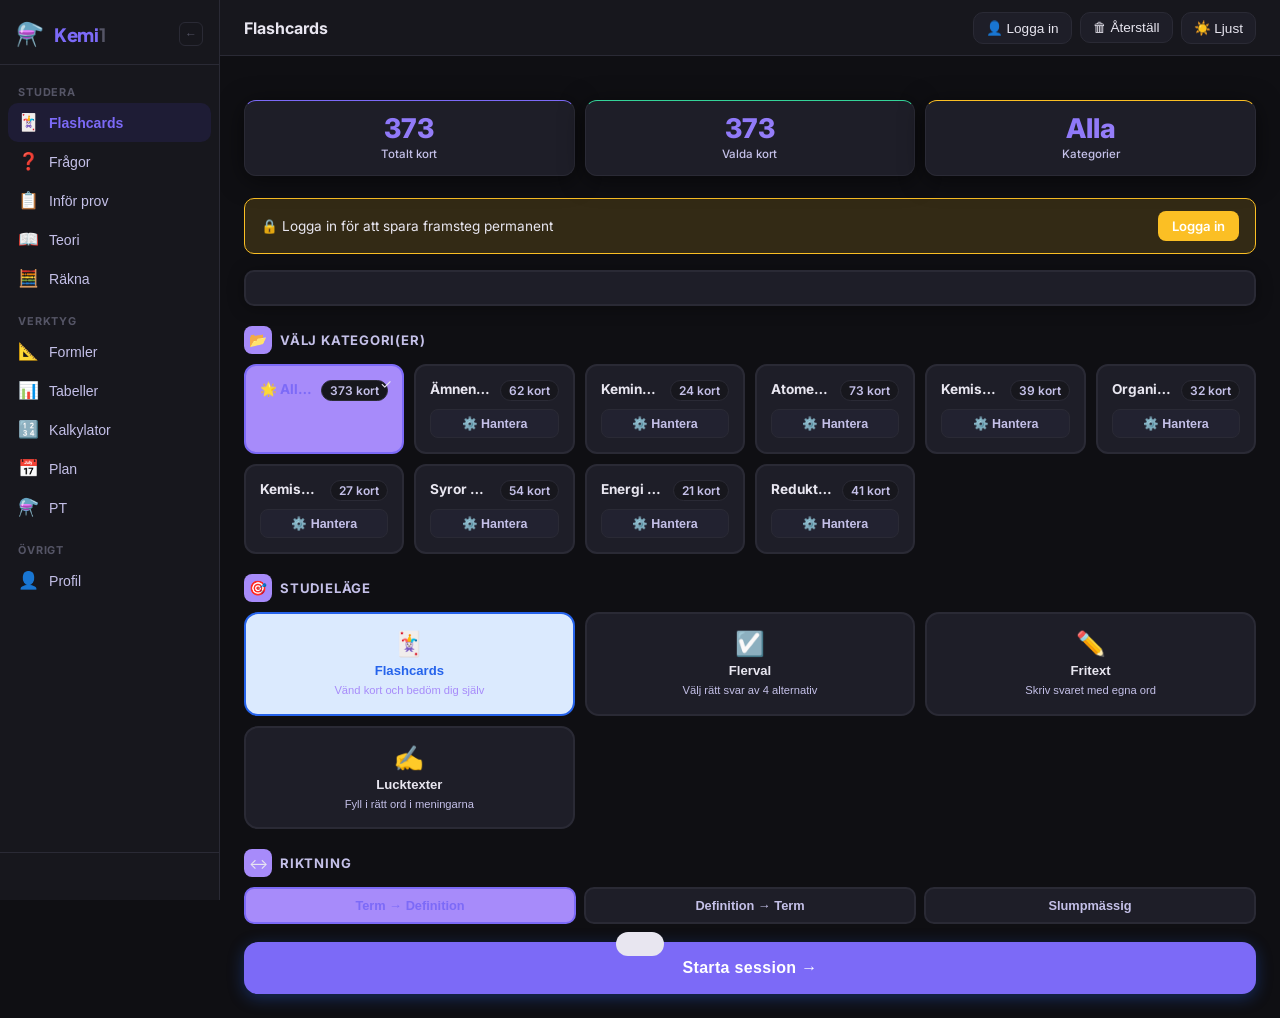
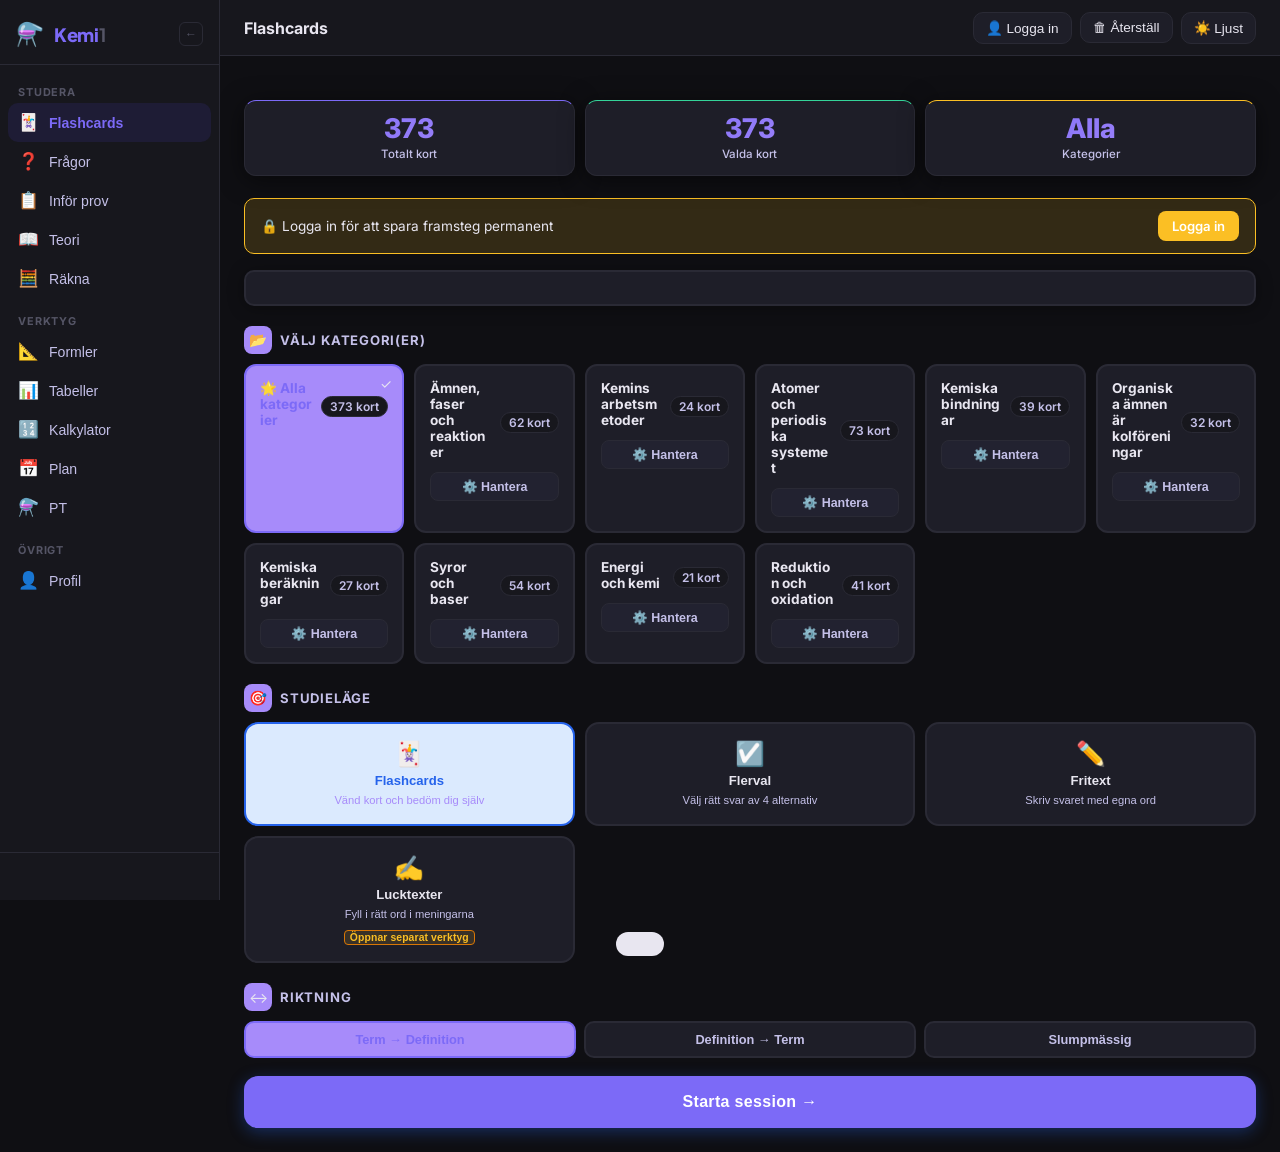
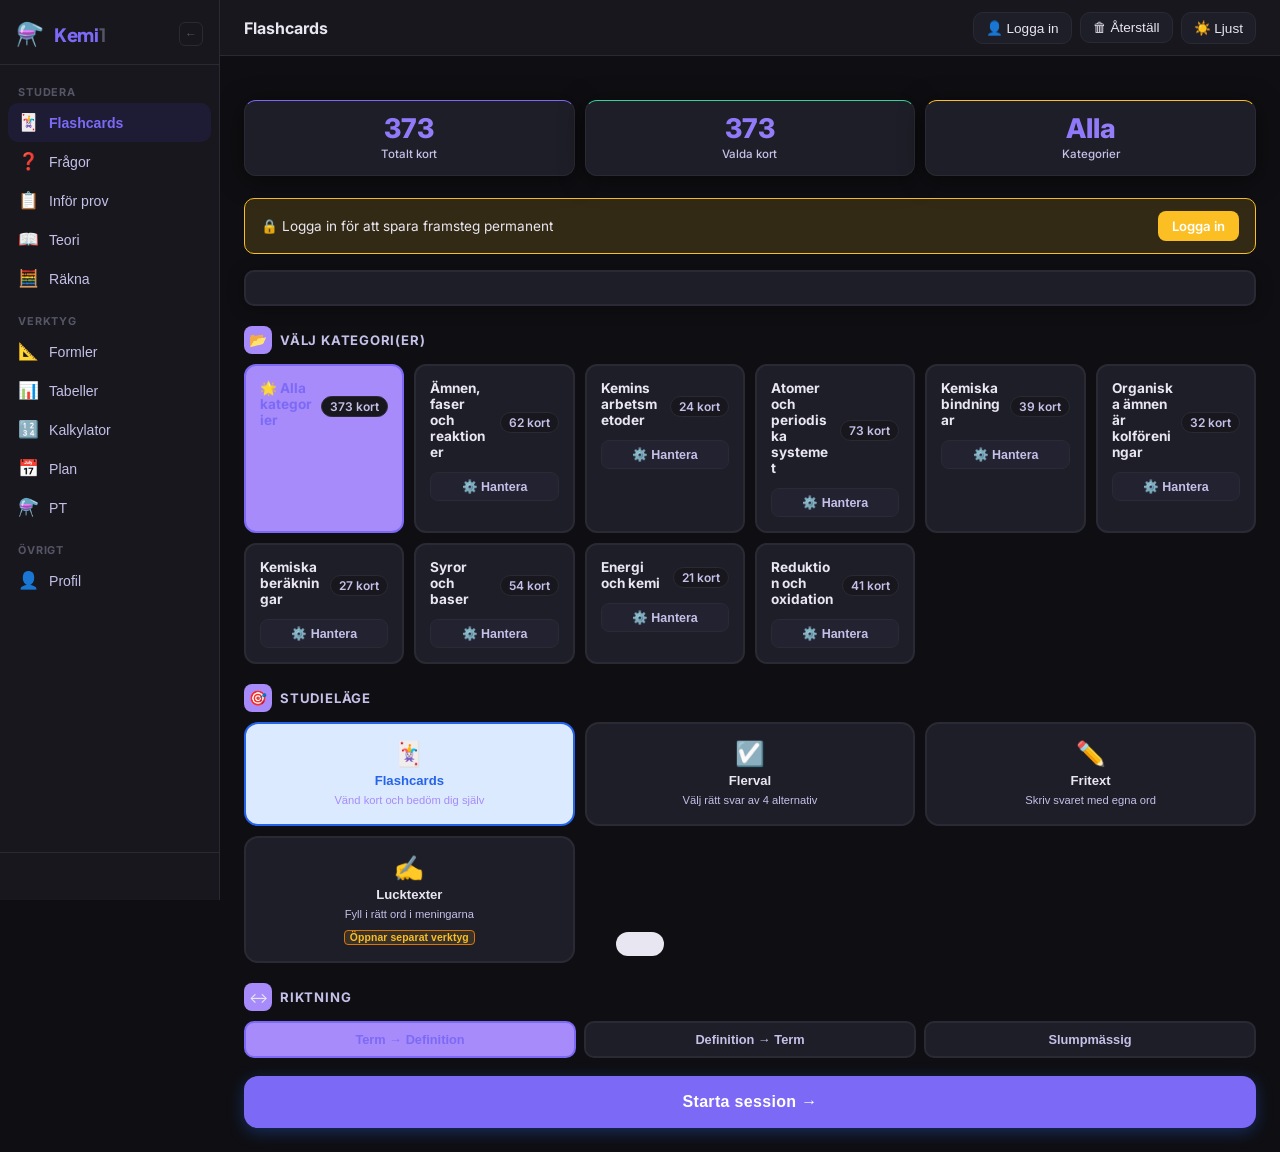
